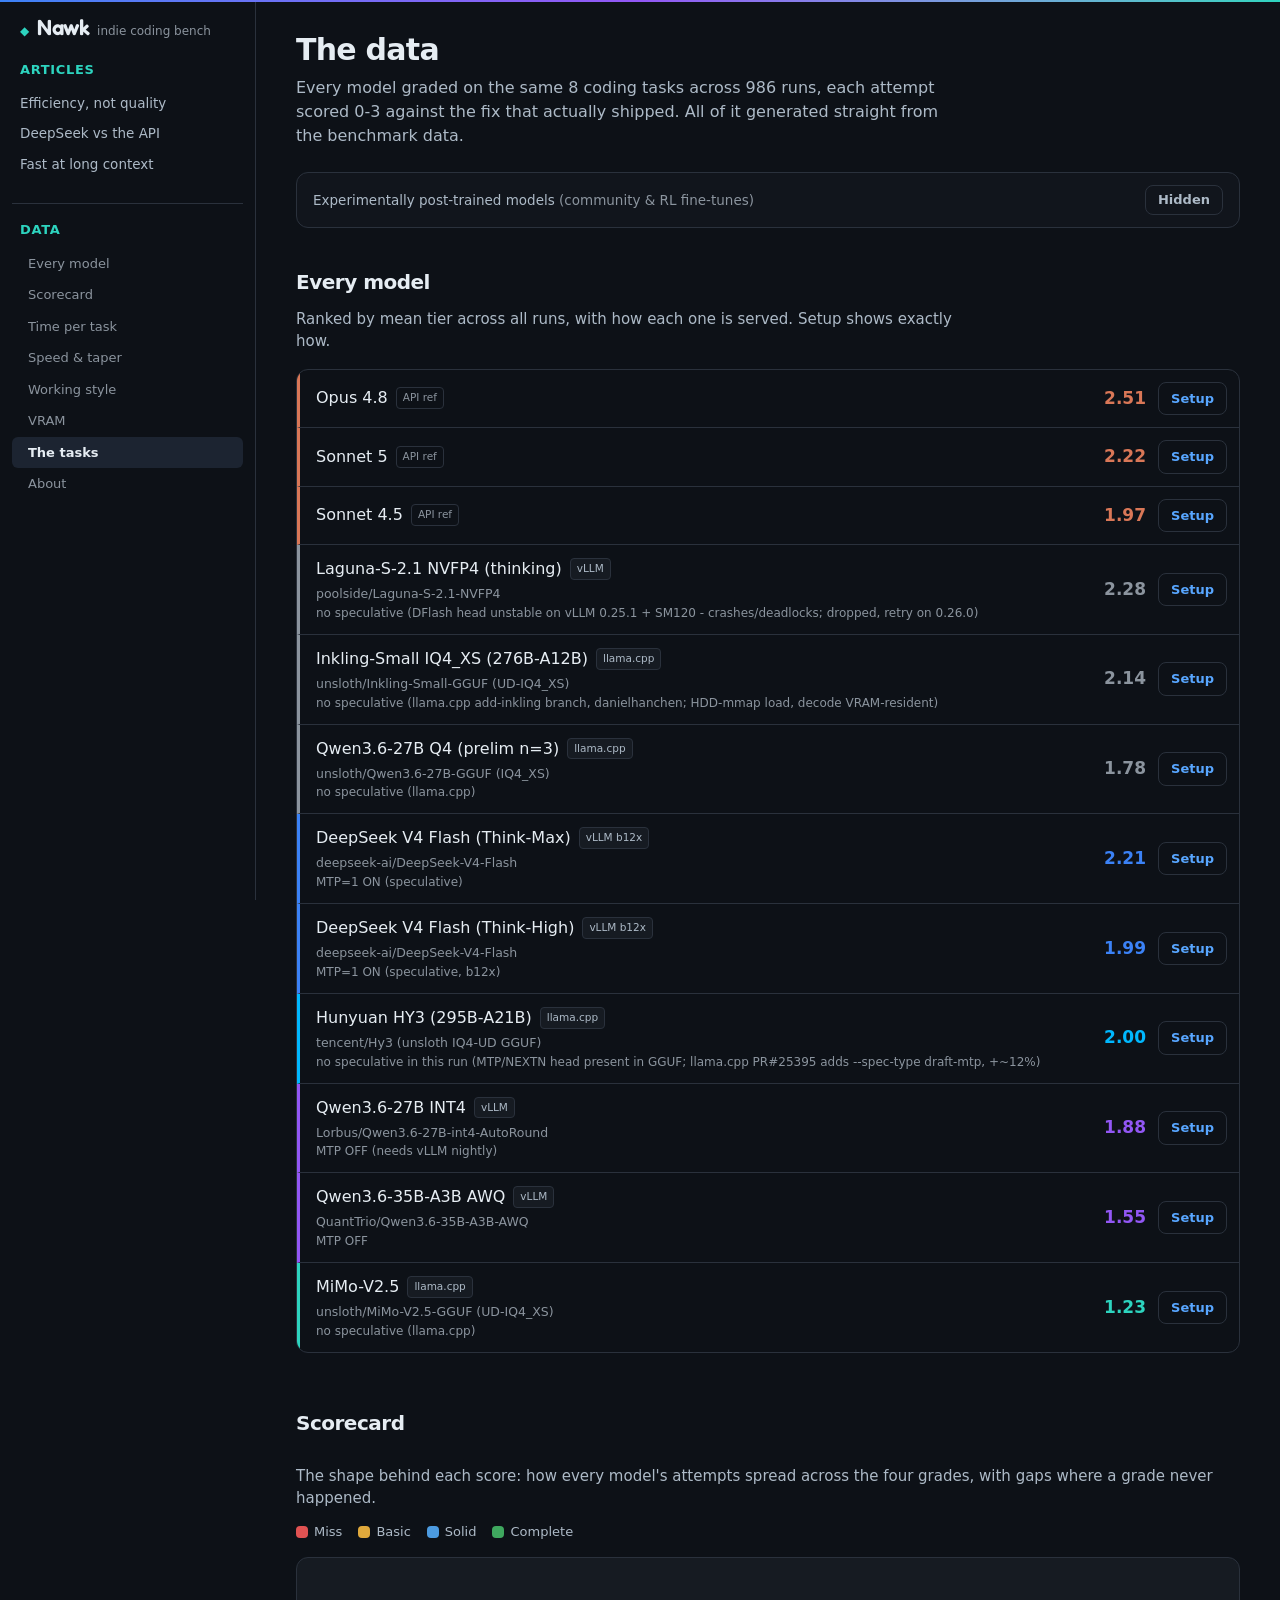
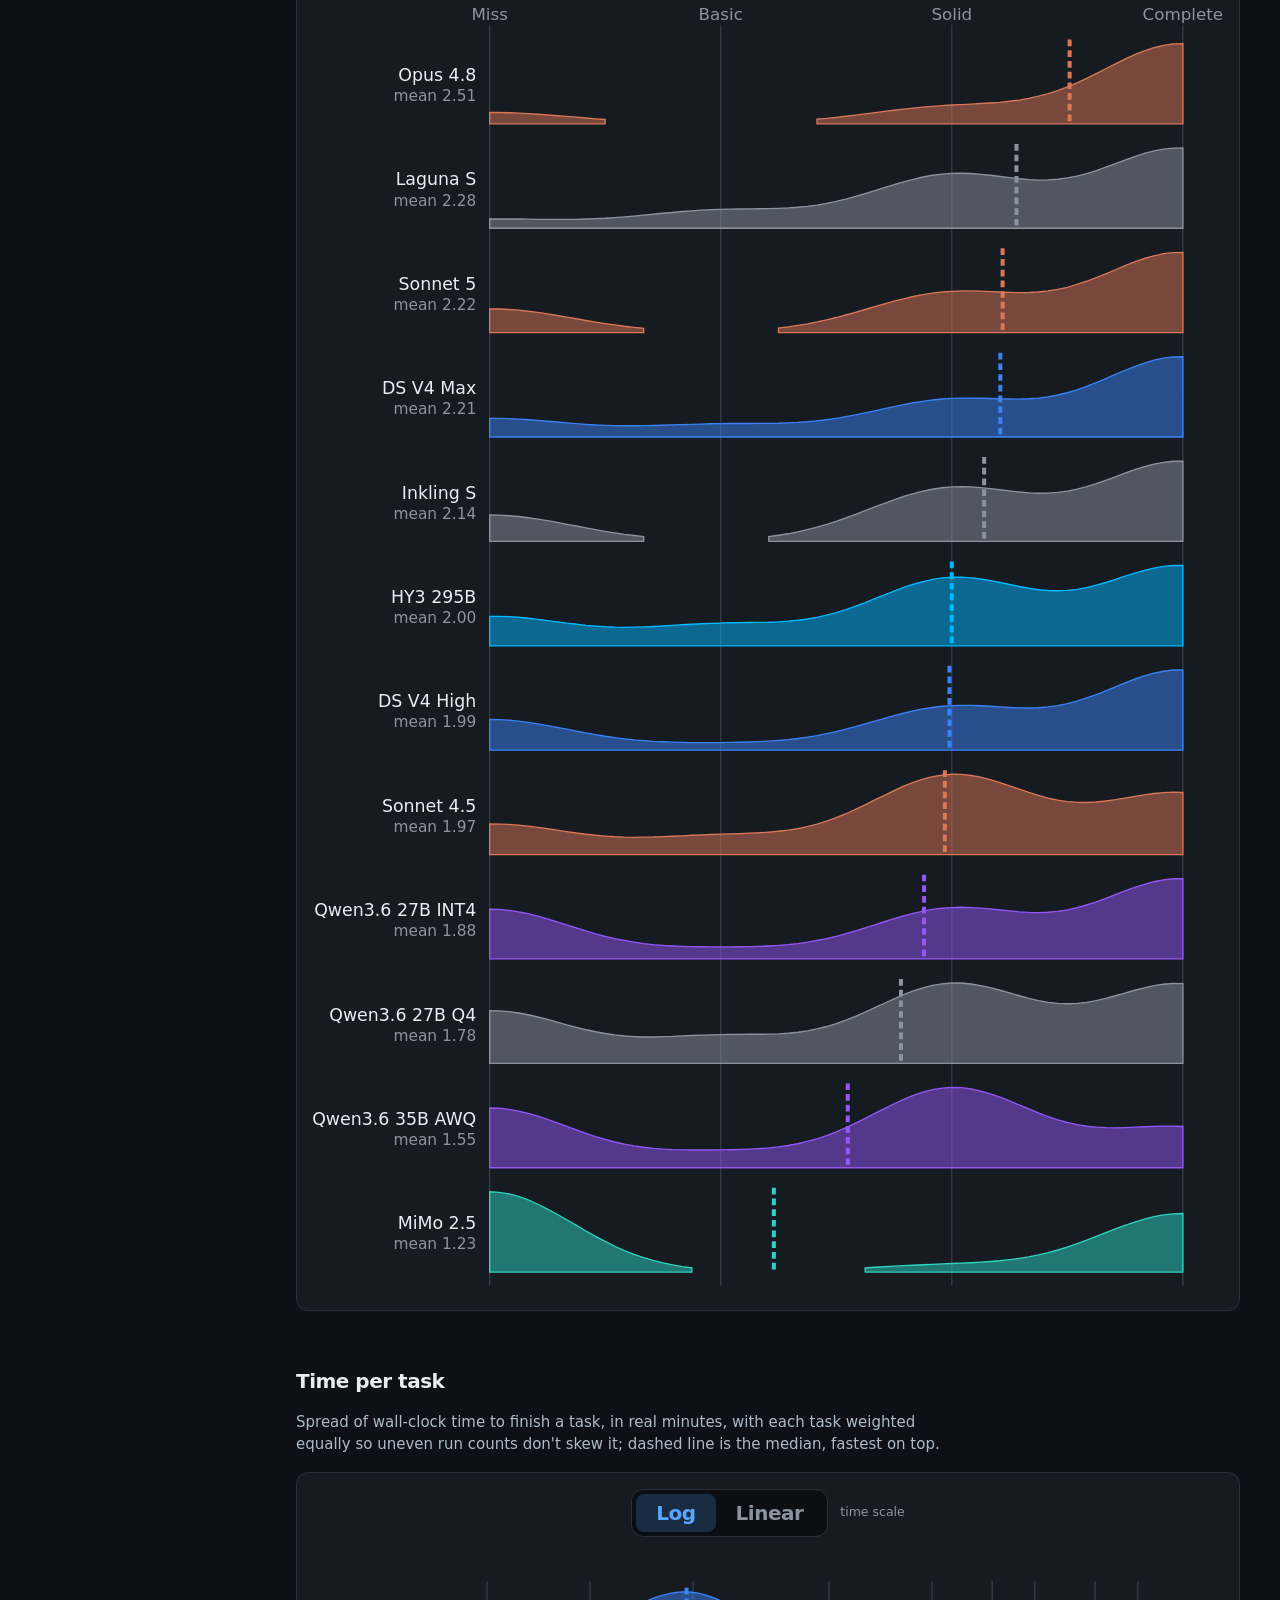
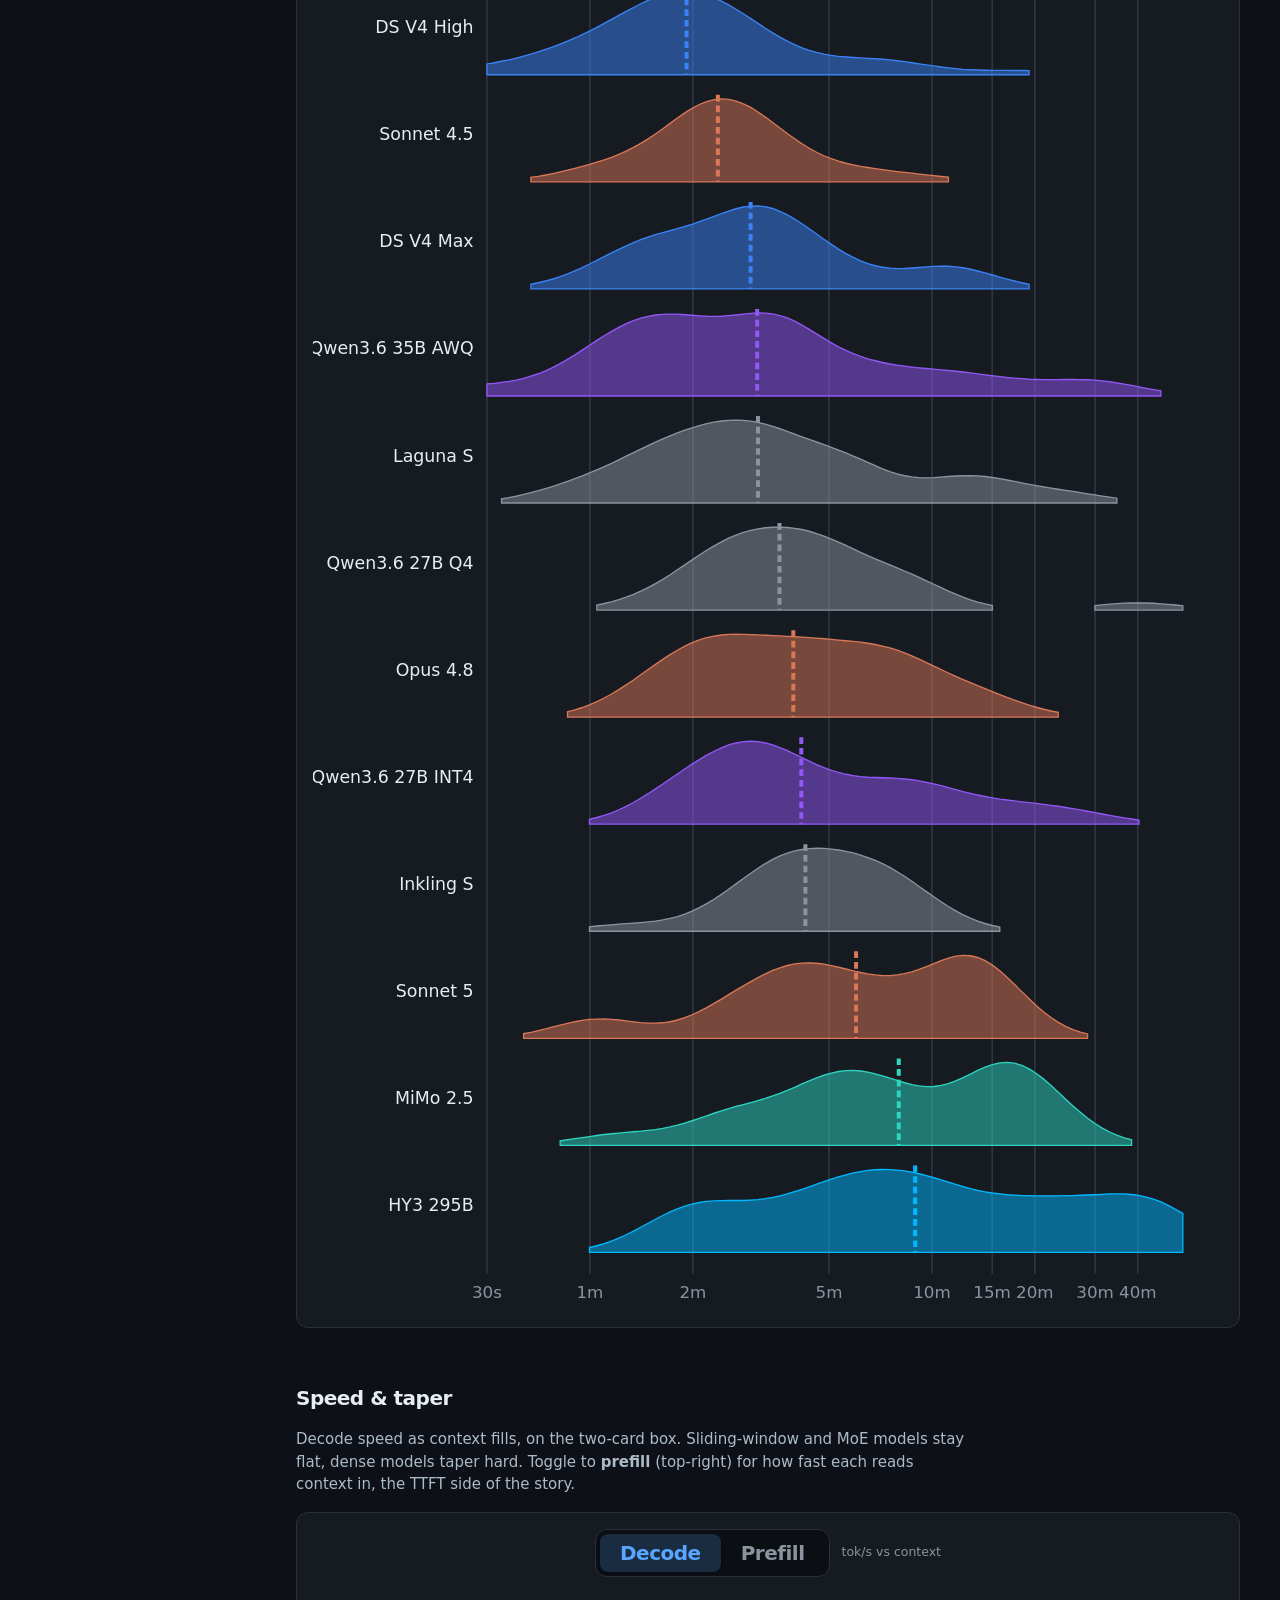
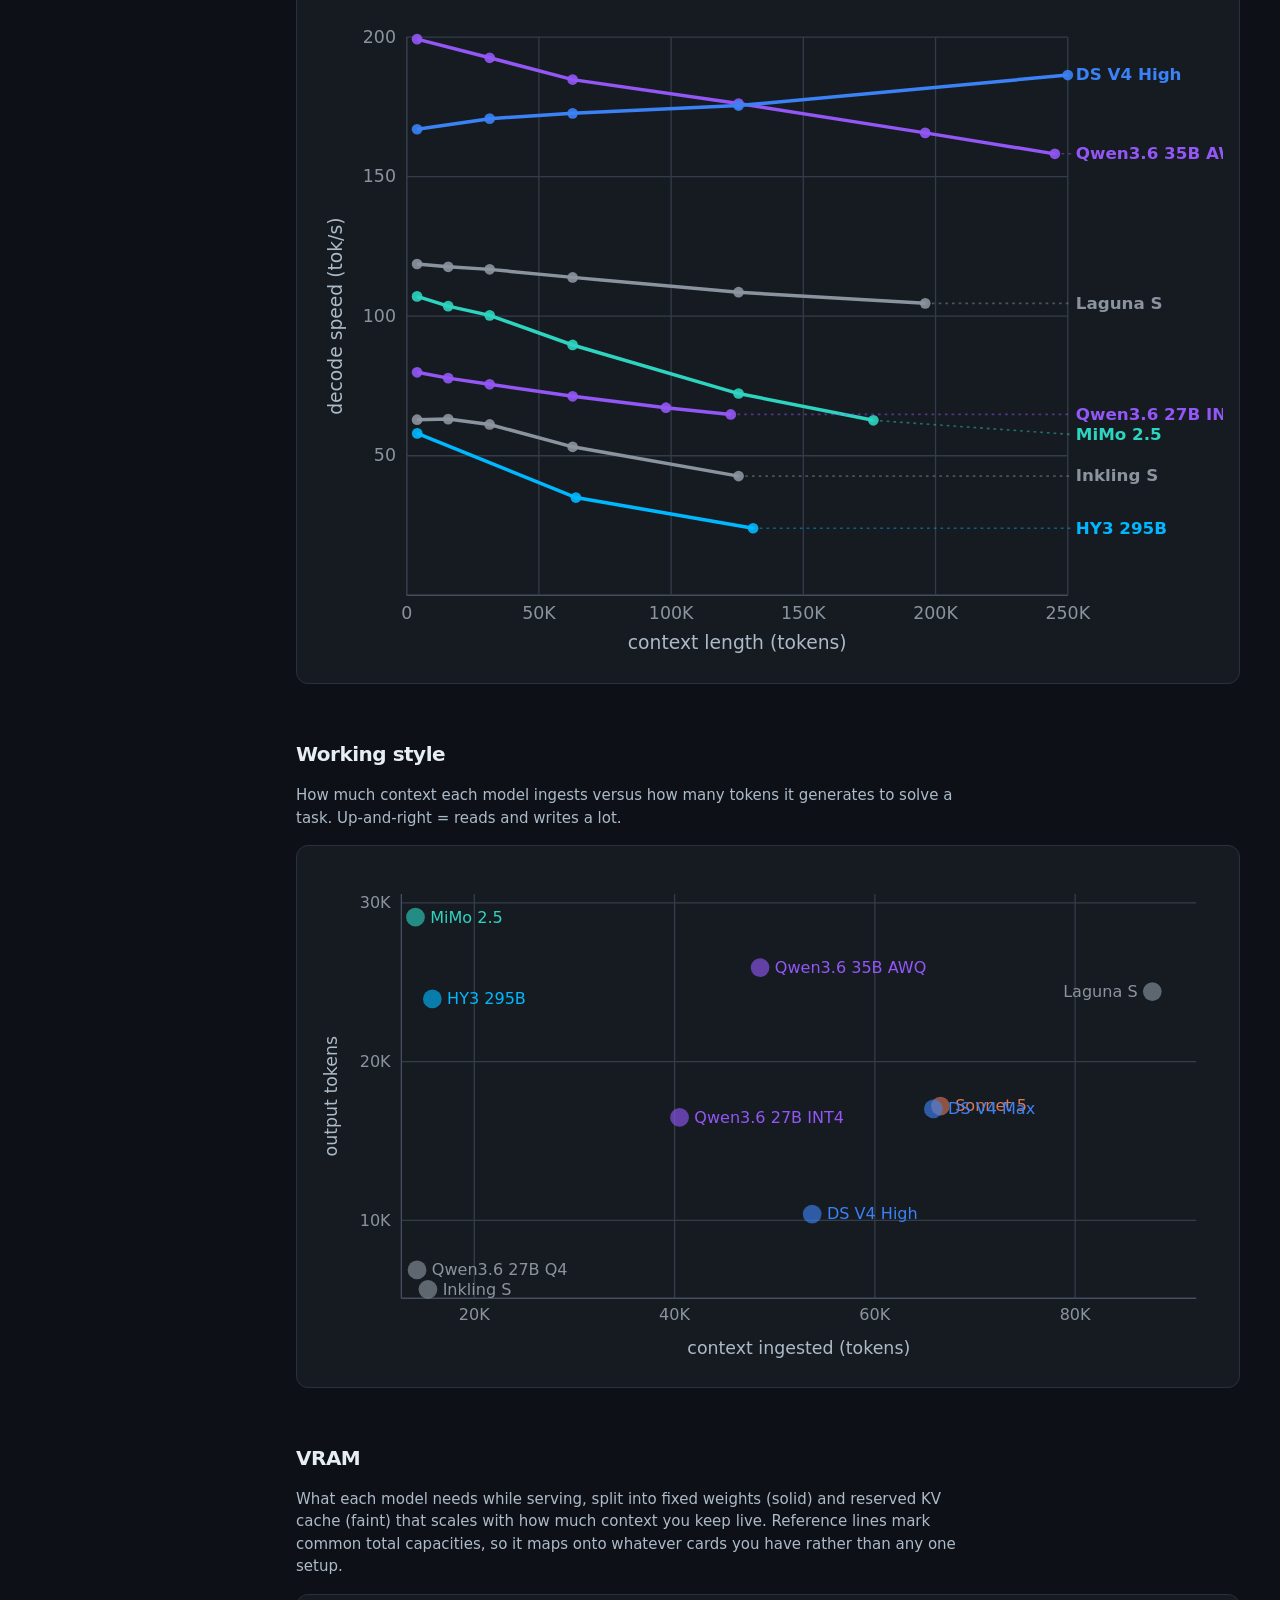
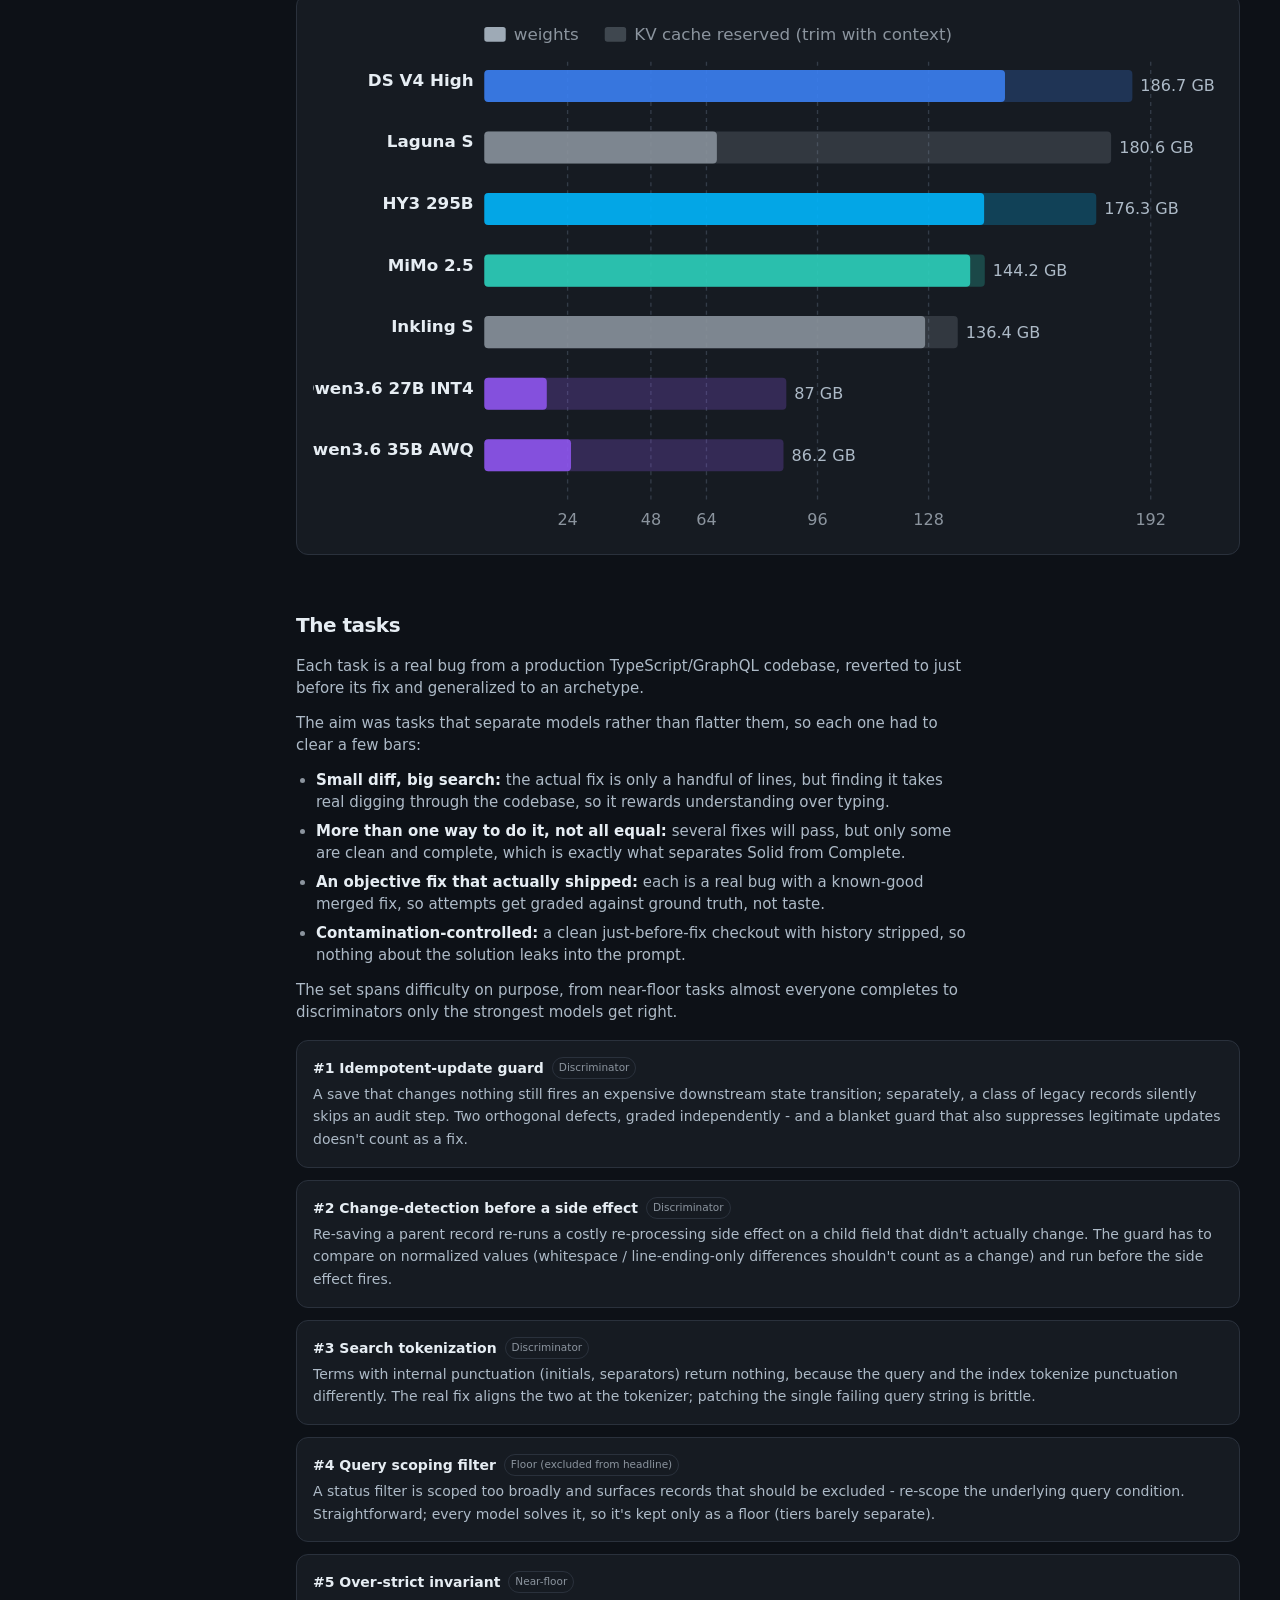
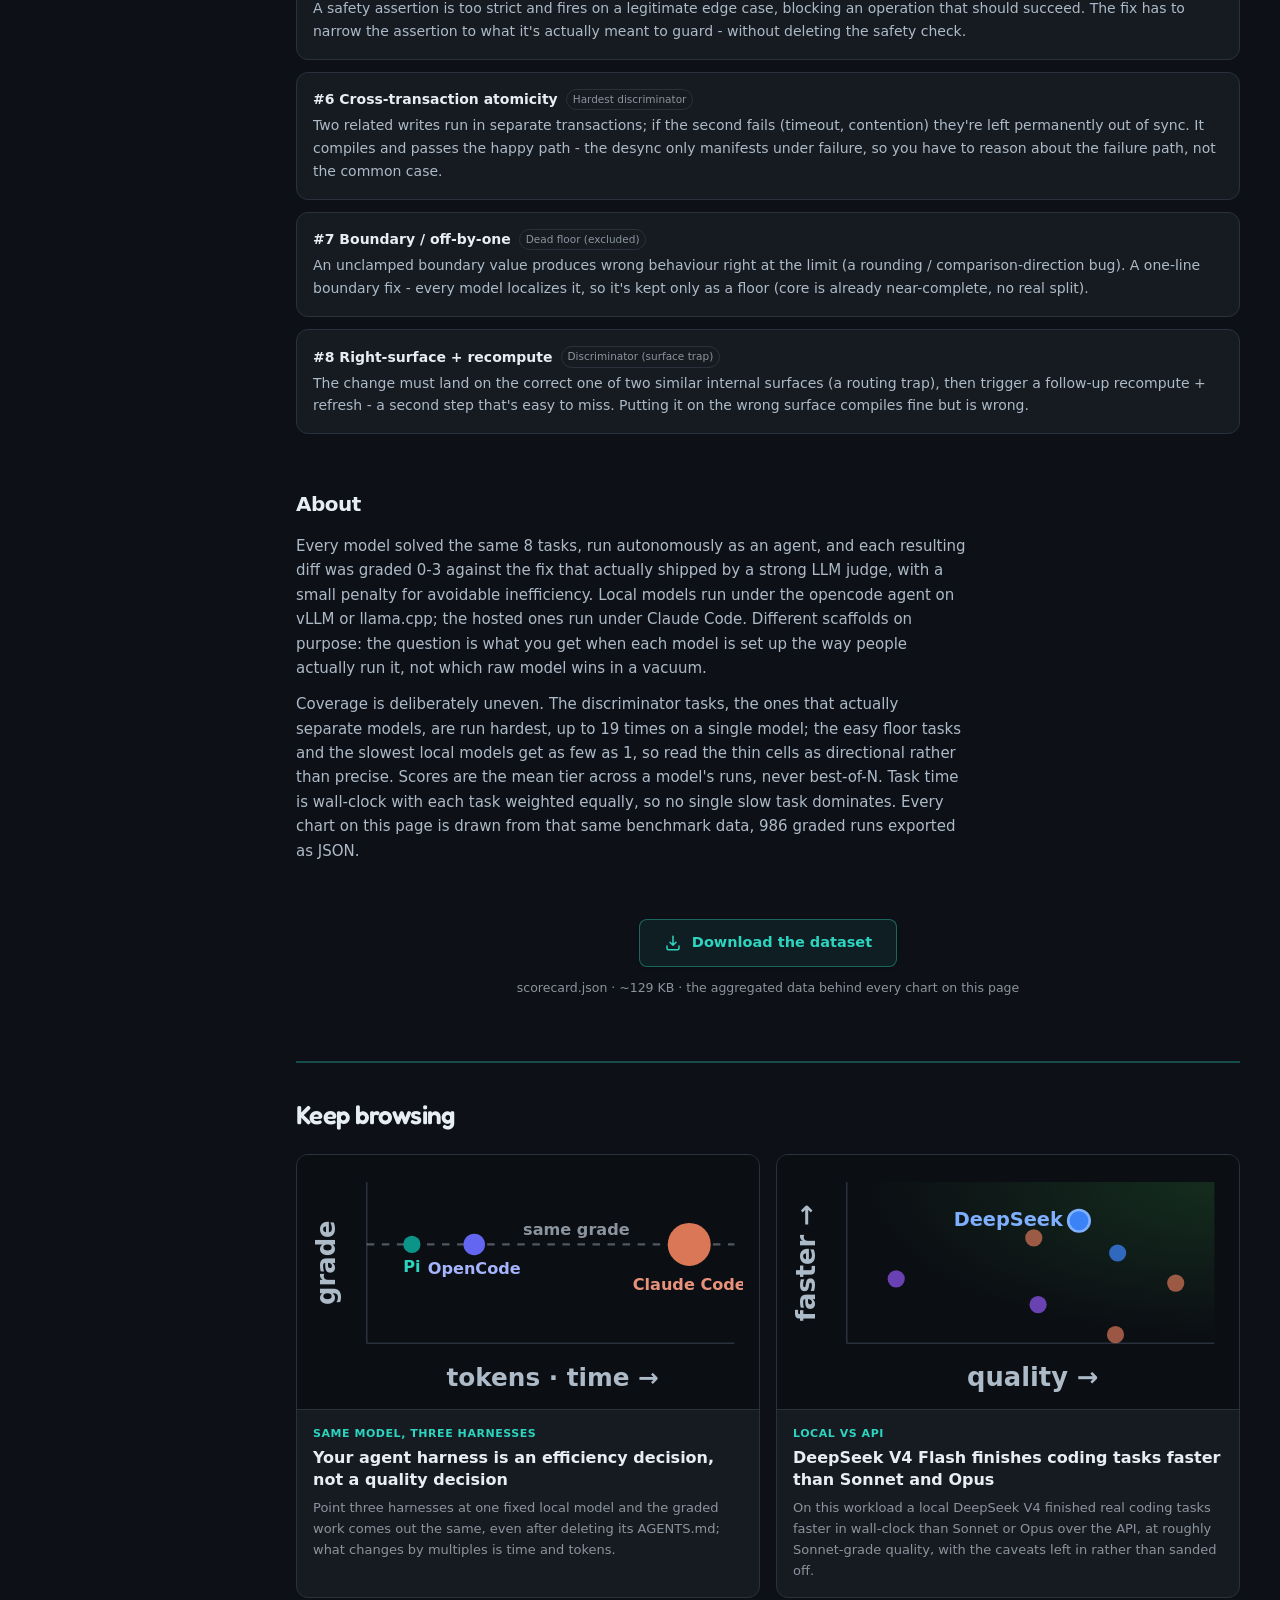
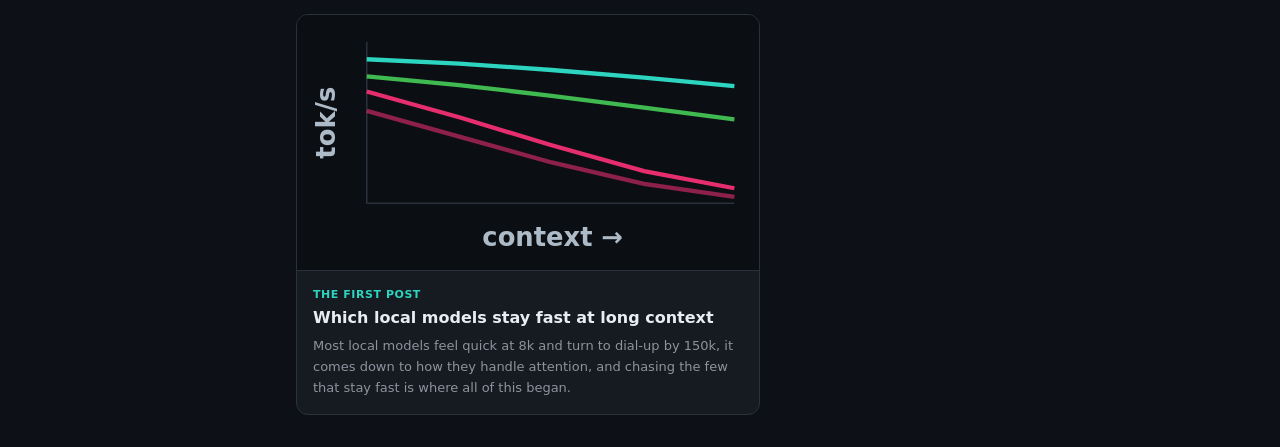
==== data/index.html @ 0dc25cf5 "Inkling-Small full score (mean 2.14, n=18) — now complete: quality + speed + VRAM" ====
<!doctype html>
<html lang="en">
	<head>
		<meta charset="utf-8" />
		<meta name="viewport" content="width=device-width, initial-scale=1" />
		<link rel="icon" href="../favicon.svg" type="image/svg+xml" />
		<meta name="text-scale" content="scale" />
		<link rel="preconnect" href="https://fonts.googleapis.com" />
		<link rel="preconnect" href="https://fonts.gstatic.com" crossorigin />
		<link
			href="https://fonts.googleapis.com/css2?family=Fredoka:wght@500;600;700&display=swap"
			rel="stylesheet"
		/>
		<link href="../_app/immutable/entry/start.N1wf5ELX.js" rel="modulepreload">
		<link href="../_app/immutable/chunks/BYsVvZ3h.js" rel="modulepreload">
		<link href="../_app/immutable/chunks/CH7a3g_s.js" rel="modulepreload">
		<link href="../_app/immutable/chunks/BWutl3lR.js" rel="modulepreload">
		<link href="../_app/immutable/entry/app.DVypjQHV.js" rel="modulepreload">
		<link href="../_app/immutable/chunks/DYl5dUZ5.js" rel="modulepreload">
		<link href="../_app/immutable/chunks/xihTtKlq.js" rel="modulepreload">
		<link href="../_app/immutable/nodes/0.BjOP79h8.js" rel="modulepreload">
		<link href="../_app/immutable/chunks/Ca_UGVsz.js" rel="modulepreload">
		<link href="../_app/immutable/chunks/DlzcoN2F.js" rel="modulepreload">
		<link href="../_app/immutable/nodes/6.DHBYPTpD.js" rel="modulepreload">
		<link href="../_app/immutable/chunks/DZVpVaU7.js" rel="modulepreload">
		<link href="../_app/immutable/chunks/CAde0OMw.js" rel="modulepreload">
		<link href="../_app/immutable/chunks/fE-FiE93.js" rel="modulepreload">
		<link href="../_app/immutable/chunks/Bh53UsW8.js" rel="modulepreload">
		<!--1yre5p1--><!----><title>Nawk - The data</title>
		<link href="../_app/immutable/assets/0.DXChakfK.css" rel="stylesheet">
	</head>
	<body data-sveltekit-preload-data="hover">
		<div style="display: contents"><!--[--><!--[0--><!--[--><div class="relative flex"><div class="pointer-events-none fixed inset-x-0 top-0 z-50 h-0.5 bg-gradient-to-r from-[#3B82F6] via-[#9257F5] to-brand"></div> <!--[-1--><!--]--> <aside class="sidebar border-r border-border bg-bg px-3 py-4 svelte-129hoe0"><a href="/" class="mb-5 flex items-baseline gap-2 px-2 text-fg no-underline"><span class="text-xs text-brand">◆</span> <span class="font-display text-[22px] font-semibold leading-none tracking-tight">Nawk</span> <span class="text-[12px] font-normal text-mut">indie coding bench</span></a> <p class="mb-2 mt-1 px-2 text-[13px] font-bold uppercase tracking-wider text-brand">Articles</p> <!--[--><a href="/articles/harness-efficiency-not-quality" class="block rounded-md px-2 py-1.5 text-[13.5px] leading-snug text-fgdim hover:bg-panel hover:text-fg svelte-129hoe0">Efficiency, not quality</a><a href="/articles/local-vs-api" class="block rounded-md px-2 py-1.5 text-[13.5px] leading-snug text-fgdim hover:bg-panel hover:text-fg svelte-129hoe0">DeepSeek vs the API</a><a href="/articles/faster-local-model" class="block rounded-md px-2 py-1.5 text-[13.5px] leading-snug text-fgdim hover:bg-panel hover:text-fg svelte-129hoe0">Fast at long context</a><!--]--> <a href="/data" class="mb-2 mt-6 block border-t border-border px-2 pt-4 text-[13px] font-bold uppercase tracking-wider text-brand hover:text-fg">Data</a> <!--[--><a href="/data#models" class="block rounded-md px-2 py-1.5 pl-4 text-[13px] text-mut hover:bg-panel hover:text-fg svelte-129hoe0">Every model</a><a href="/data#scorecard" class="block rounded-md px-2 py-1.5 pl-4 text-[13px] text-mut hover:bg-panel hover:text-fg svelte-129hoe0">Scorecard</a><a href="/data#time" class="block rounded-md px-2 py-1.5 pl-4 text-[13px] text-mut hover:bg-panel hover:text-fg svelte-129hoe0">Time per task</a><a href="/data#speed" class="block rounded-md px-2 py-1.5 pl-4 text-[13px] text-mut hover:bg-panel hover:text-fg svelte-129hoe0">Speed &amp; taper</a><a href="/data#effort" class="block rounded-md px-2 py-1.5 pl-4 text-[13px] text-mut hover:bg-panel hover:text-fg svelte-129hoe0">Working style</a><a href="/data#vram" class="block rounded-md px-2 py-1.5 pl-4 text-[13px] text-mut hover:bg-panel hover:text-fg svelte-129hoe0">VRAM</a><a href="/data#tasks" class="block rounded-md px-2 py-1.5 pl-4 text-[13px] text-mut hover:bg-panel hover:text-fg svelte-129hoe0">The tasks</a><a href="/data#about" class="block rounded-md px-2 py-1.5 pl-4 text-[13px] text-mut hover:bg-panel hover:text-fg svelte-129hoe0">About</a><!--]--></aside><!----> <div class="flex min-h-screen min-w-0 flex-1 flex-col"><div class="sticky top-0 z-20 flex items-center gap-3 border-b border-border bg-bg/90 px-4 py-3 backdrop-blur md:hidden"><button aria-label="Open menu" class="flex flex-col gap-1 rounded-lg p-1.5 hover:bg-panel"><span class="h-0.5 w-5 rounded bg-fgdim"></span> <span class="h-0.5 w-5 rounded bg-fgdim"></span> <span class="h-0.5 w-5 rounded bg-fgdim"></span></button> <a href="/" class="flex items-baseline gap-1.5 text-sm font-bold tracking-tight text-fg no-underline"><span class="text-[10px] text-brand">◆</span>Nawk</a></div> <main class="mx-auto w-full max-w-5xl flex-1 px-4 py-8 md:px-10"><!--[--><h1 class="mb-2 text-3xl font-bold tracking-tight">The data</h1> <p class="mb-6 max-w-2xl text-fgdim">Every model graded on the same 8 coding tasks across 986 runs, each attempt
	scored 0-3 against the fix that actually shipped. All of it generated straight from the benchmark data.</p> <!--[0--><div class="mb-10 flex flex-wrap items-center gap-x-3 gap-y-1.5 rounded-xl border border-border bg-panel/50 px-4 py-3"><span class="text-[13.5px] text-fgdim">Experimentally post-trained models <span class="text-mut">(community &amp; RL fine-tunes)</span></span> <button type="button" aria-pressed="false" class="ml-auto rounded-lg border px-3 py-1 text-[13px] font-semibold transition-colors border-border text-fgdim hover:border-acc/60 hover:text-fg">Hidden</button></div><!--]--> <section id="models" class="mb-14 scroll-mt-6"><h2 class="mb-3 text-xl font-semibold tracking-tight">Every model</h2> <p class="mb-4 max-w-2xl text-[15px] text-fgdim">Ranked by mean tier across all runs, with how each one is served. Setup shows exactly how.</p> <div class="divide-y divide-border overflow-hidden rounded-xl border border-border"><!--[--><div class="flex items-center gap-3 border-l-[3px] py-3 pl-4 pr-3 hover:bg-panel/50" style="border-left-color:#D97757"><div class="min-w-0 flex-1"><div class="flex flex-wrap items-center gap-x-2 gap-y-1"><span class="font-medium text-fg">Opus 4.8</span> <!--[0--><span class="shrink-0 rounded border border-border px-1.5 py-0.5 text-[10.5px] font-medium text-mut">API ref</span><!--]--></div> <!--[-1--><!--]--></div> <div class="shrink-0 text-[17px] font-semibold tabular-nums" style="color:#D97757">2.51</div> <button type="button" class="shrink-0 rounded-lg border border-border px-3 py-1.5 text-[13px] font-semibold text-acc transition-colors hover:border-acc hover:bg-acc/10">Setup</button></div><div class="flex items-center gap-3 border-l-[3px] py-3 pl-4 pr-3 hover:bg-panel/50" style="border-left-color:#D97757"><div class="min-w-0 flex-1"><div class="flex flex-wrap items-center gap-x-2 gap-y-1"><span class="font-medium text-fg">Sonnet 5</span> <!--[0--><span class="shrink-0 rounded border border-border px-1.5 py-0.5 text-[10.5px] font-medium text-mut">API ref</span><!--]--></div> <!--[-1--><!--]--></div> <div class="shrink-0 text-[17px] font-semibold tabular-nums" style="color:#D97757">2.22</div> <button type="button" class="shrink-0 rounded-lg border border-border px-3 py-1.5 text-[13px] font-semibold text-acc transition-colors hover:border-acc hover:bg-acc/10">Setup</button></div><div class="flex items-center gap-3 border-l-[3px] py-3 pl-4 pr-3 hover:bg-panel/50" style="border-left-color:#D97757"><div class="min-w-0 flex-1"><div class="flex flex-wrap items-center gap-x-2 gap-y-1"><span class="font-medium text-fg">Sonnet 4.5</span> <!--[0--><span class="shrink-0 rounded border border-border px-1.5 py-0.5 text-[10.5px] font-medium text-mut">API ref</span><!--]--></div> <!--[-1--><!--]--></div> <div class="shrink-0 text-[17px] font-semibold tabular-nums" style="color:#D97757">1.97</div> <button type="button" class="shrink-0 rounded-lg border border-border px-3 py-1.5 text-[13px] font-semibold text-acc transition-colors hover:border-acc hover:bg-acc/10">Setup</button></div><div class="flex items-center gap-3 border-l-[3px] py-3 pl-4 pr-3 hover:bg-panel/50" style="border-left-color:#8b949e"><div class="min-w-0 flex-1"><div class="flex flex-wrap items-center gap-x-2 gap-y-1"><span class="font-medium text-fg">Laguna-S-2.1 NVFP4 (thinking)</span> <!--[-1--><span class="shrink-0 rounded border border-border bg-panel px-1.5 py-0.5 text-[10.5px] font-medium text-fgdim">vLLM</span><!--]--></div> <!--[0--><div class="mt-1 truncate text-[12.5px] text-mut">poolside/Laguna-S-2.1-NVFP4</div> <!--[0--><div class="truncate text-[12px] text-mut">no speculative (DFlash head unstable on vLLM 0.25.1 + SM120 - crashes/deadlocks; dropped, retry on 0.26.0)</div><!--]--><!--]--></div> <div class="shrink-0 text-[17px] font-semibold tabular-nums" style="color:#8b949e">2.28</div> <button type="button" class="shrink-0 rounded-lg border border-border px-3 py-1.5 text-[13px] font-semibold text-acc transition-colors hover:border-acc hover:bg-acc/10">Setup</button></div><div class="flex items-center gap-3 border-l-[3px] py-3 pl-4 pr-3 hover:bg-panel/50" style="border-left-color:#8b949e"><div class="min-w-0 flex-1"><div class="flex flex-wrap items-center gap-x-2 gap-y-1"><span class="font-medium text-fg">Inkling-Small IQ4_XS (276B-A12B)</span> <!--[-1--><span class="shrink-0 rounded border border-border bg-panel px-1.5 py-0.5 text-[10.5px] font-medium text-fgdim">llama.cpp</span><!--]--></div> <!--[0--><div class="mt-1 truncate text-[12.5px] text-mut">unsloth/Inkling-Small-GGUF (UD-IQ4_XS)</div> <!--[0--><div class="truncate text-[12px] text-mut">no speculative (llama.cpp add-inkling branch, danielhanchen; HDD-mmap load, decode VRAM-resident)</div><!--]--><!--]--></div> <div class="shrink-0 text-[17px] font-semibold tabular-nums" style="color:#8b949e">2.14</div> <button type="button" class="shrink-0 rounded-lg border border-border px-3 py-1.5 text-[13px] font-semibold text-acc transition-colors hover:border-acc hover:bg-acc/10">Setup</button></div><div class="flex items-center gap-3 border-l-[3px] py-3 pl-4 pr-3 hover:bg-panel/50" style="border-left-color:#8b949e"><div class="min-w-0 flex-1"><div class="flex flex-wrap items-center gap-x-2 gap-y-1"><span class="font-medium text-fg">Qwen3.6-27B Q4 (prelim n=3)</span> <!--[-1--><span class="shrink-0 rounded border border-border bg-panel px-1.5 py-0.5 text-[10.5px] font-medium text-fgdim">llama.cpp</span><!--]--></div> <!--[0--><div class="mt-1 truncate text-[12.5px] text-mut">unsloth/Qwen3.6-27B-GGUF (IQ4_XS)</div> <!--[0--><div class="truncate text-[12px] text-mut">no speculative (llama.cpp)</div><!--]--><!--]--></div> <div class="shrink-0 text-[17px] font-semibold tabular-nums" style="color:#8b949e">1.78</div> <button type="button" class="shrink-0 rounded-lg border border-border px-3 py-1.5 text-[13px] font-semibold text-acc transition-colors hover:border-acc hover:bg-acc/10">Setup</button></div><div class="flex items-center gap-3 border-l-[3px] py-3 pl-4 pr-3 hover:bg-panel/50" style="border-left-color:#3B82F6"><div class="min-w-0 flex-1"><div class="flex flex-wrap items-center gap-x-2 gap-y-1"><span class="font-medium text-fg">DeepSeek V4 Flash (Think-Max)</span> <!--[-1--><span class="shrink-0 rounded border border-border bg-panel px-1.5 py-0.5 text-[10.5px] font-medium text-fgdim">vLLM b12x</span><!--]--></div> <!--[0--><div class="mt-1 truncate text-[12.5px] text-mut">deepseek-ai/DeepSeek-V4-Flash</div> <!--[0--><div class="truncate text-[12px] text-mut">MTP=1 ON (speculative)</div><!--]--><!--]--></div> <div class="shrink-0 text-[17px] font-semibold tabular-nums" style="color:#3B82F6">2.21</div> <button type="button" class="shrink-0 rounded-lg border border-border px-3 py-1.5 text-[13px] font-semibold text-acc transition-colors hover:border-acc hover:bg-acc/10">Setup</button></div><div class="flex items-center gap-3 border-l-[3px] py-3 pl-4 pr-3 hover:bg-panel/50" style="border-left-color:#3B82F6"><div class="min-w-0 flex-1"><div class="flex flex-wrap items-center gap-x-2 gap-y-1"><span class="font-medium text-fg">DeepSeek V4 Flash (Think-High)</span> <!--[-1--><span class="shrink-0 rounded border border-border bg-panel px-1.5 py-0.5 text-[10.5px] font-medium text-fgdim">vLLM b12x</span><!--]--></div> <!--[0--><div class="mt-1 truncate text-[12.5px] text-mut">deepseek-ai/DeepSeek-V4-Flash</div> <!--[0--><div class="truncate text-[12px] text-mut">MTP=1 ON (speculative, b12x)</div><!--]--><!--]--></div> <div class="shrink-0 text-[17px] font-semibold tabular-nums" style="color:#3B82F6">1.99</div> <button type="button" class="shrink-0 rounded-lg border border-border px-3 py-1.5 text-[13px] font-semibold text-acc transition-colors hover:border-acc hover:bg-acc/10">Setup</button></div><div class="flex items-center gap-3 border-l-[3px] py-3 pl-4 pr-3 hover:bg-panel/50" style="border-left-color:#00B8FF"><div class="min-w-0 flex-1"><div class="flex flex-wrap items-center gap-x-2 gap-y-1"><span class="font-medium text-fg">Hunyuan HY3 (295B-A21B)</span> <!--[-1--><span class="shrink-0 rounded border border-border bg-panel px-1.5 py-0.5 text-[10.5px] font-medium text-fgdim">llama.cpp</span><!--]--></div> <!--[0--><div class="mt-1 truncate text-[12.5px] text-mut">tencent/Hy3 (unsloth IQ4-UD GGUF)</div> <!--[0--><div class="truncate text-[12px] text-mut">no speculative in this run (MTP/NEXTN head present in GGUF; llama.cpp PR#25395 adds --spec-type draft-mtp, +~12%)</div><!--]--><!--]--></div> <div class="shrink-0 text-[17px] font-semibold tabular-nums" style="color:#00B8FF">2.00</div> <button type="button" class="shrink-0 rounded-lg border border-border px-3 py-1.5 text-[13px] font-semibold text-acc transition-colors hover:border-acc hover:bg-acc/10">Setup</button></div><div class="flex items-center gap-3 border-l-[3px] py-3 pl-4 pr-3 hover:bg-panel/50" style="border-left-color:#9257F5"><div class="min-w-0 flex-1"><div class="flex flex-wrap items-center gap-x-2 gap-y-1"><span class="font-medium text-fg">Qwen3.6-27B INT4</span> <!--[-1--><span class="shrink-0 rounded border border-border bg-panel px-1.5 py-0.5 text-[10.5px] font-medium text-fgdim">vLLM</span><!--]--></div> <!--[0--><div class="mt-1 truncate text-[12.5px] text-mut">Lorbus/Qwen3.6-27B-int4-AutoRound</div> <!--[0--><div class="truncate text-[12px] text-mut">MTP OFF (needs vLLM nightly)</div><!--]--><!--]--></div> <div class="shrink-0 text-[17px] font-semibold tabular-nums" style="color:#9257F5">1.88</div> <button type="button" class="shrink-0 rounded-lg border border-border px-3 py-1.5 text-[13px] font-semibold text-acc transition-colors hover:border-acc hover:bg-acc/10">Setup</button></div><div class="flex items-center gap-3 border-l-[3px] py-3 pl-4 pr-3 hover:bg-panel/50" style="border-left-color:#9257F5"><div class="min-w-0 flex-1"><div class="flex flex-wrap items-center gap-x-2 gap-y-1"><span class="font-medium text-fg">Qwen3.6-35B-A3B AWQ</span> <!--[-1--><span class="shrink-0 rounded border border-border bg-panel px-1.5 py-0.5 text-[10.5px] font-medium text-fgdim">vLLM</span><!--]--></div> <!--[0--><div class="mt-1 truncate text-[12.5px] text-mut">QuantTrio/Qwen3.6-35B-A3B-AWQ</div> <!--[0--><div class="truncate text-[12px] text-mut">MTP OFF</div><!--]--><!--]--></div> <div class="shrink-0 text-[17px] font-semibold tabular-nums" style="color:#9257F5">1.55</div> <button type="button" class="shrink-0 rounded-lg border border-border px-3 py-1.5 text-[13px] font-semibold text-acc transition-colors hover:border-acc hover:bg-acc/10">Setup</button></div><div class="flex items-center gap-3 border-l-[3px] py-3 pl-4 pr-3 hover:bg-panel/50" style="border-left-color:#2DD4BF"><div class="min-w-0 flex-1"><div class="flex flex-wrap items-center gap-x-2 gap-y-1"><span class="font-medium text-fg">MiMo-V2.5</span> <!--[-1--><span class="shrink-0 rounded border border-border bg-panel px-1.5 py-0.5 text-[10.5px] font-medium text-fgdim">llama.cpp</span><!--]--></div> <!--[0--><div class="mt-1 truncate text-[12.5px] text-mut">unsloth/MiMo-V2.5-GGUF (UD-IQ4_XS)</div> <!--[0--><div class="truncate text-[12px] text-mut">no speculative (llama.cpp)</div><!--]--><!--]--></div> <div class="shrink-0 text-[17px] font-semibold tabular-nums" style="color:#2DD4BF">1.23</div> <button type="button" class="shrink-0 rounded-lg border border-border px-3 py-1.5 text-[13px] font-semibold text-acc transition-colors hover:border-acc hover:bg-acc/10">Setup</button></div><!--]--></div></section> <section id="scorecard" class="mb-14 scroll-mt-6"><h2 class="mb-3 text-xl font-semibold tracking-tight">Scorecard</h2> <p class="mb-3 mt-7 text-[15px] text-fgdim">The shape behind each score: how every model's attempts spread across the four grades, with gaps where a grade never happened.</p> <div class="mb-4 flex flex-wrap gap-4 text-[13px] text-fgdim"><!--[--><span class="inline-flex items-center gap-1.5"><span class="inline-block h-3 w-3 rounded-sm" style="background:#E05252"></span>Miss</span><span class="inline-flex items-center gap-1.5"><span class="inline-block h-3 w-3 rounded-sm" style="background:#E0A93C"></span>Basic</span><span class="inline-flex items-center gap-1.5"><span class="inline-block h-3 w-3 rounded-sm" style="background:#4C9BE0"></span>Solid</span><span class="inline-flex items-center gap-1.5"><span class="inline-block h-3 w-3 rounded-sm" style="background:#3FA85F"></span>Complete</span><!--]--></div> <div class="rounded-xl border border-border bg-panel p-4"><div class="relative"><svg viewBox="0 0 680 986" class="w-full" role="img" aria-label="quality distribution across grades"><!--[--><line x1="132" y1="38" x2="132" y2="980" stroke="#333c48"></line><text x="132" y="34" fill="#8b949e" font-size="12.5" text-anchor="middle">Miss</text><line x1="304.66666666666663" y1="38" x2="304.66666666666663" y2="980" stroke="#333c48"></line><text x="304.66666666666663" y="34" fill="#8b949e" font-size="12.5" text-anchor="middle">Basic</text><line x1="477.3333333333333" y1="38" x2="477.3333333333333" y2="980" stroke="#333c48"></line><text x="477.3333333333333" y="34" fill="#8b949e" font-size="12.5" text-anchor="middle">Solid</text><line x1="650" y1="38" x2="650" y2="980" stroke="#333c48"></line><text x="650" y="34" fill="#8b949e" font-size="12.5" text-anchor="middle">Complete</text><!--]--><!--[--><!--[--><path d="M132.0,112.0 L132.0,103.5 L139.2,103.5 L146.4,103.7 L153.6,104.0 L160.8,104.3 L168.0,104.8 L175.2,105.3 L182.4,105.9 L189.6,106.4 L196.8,107.0 L203.9,107.6 L211.1,108.2 L218.3,108.7 L218.3,112.0 Z" fill="#D97757" fill-opacity="0.5" stroke="#D97757" stroke-width="1" class="cursor-pointer" role="button" tabindex="0" aria-label="Opus 4.8"></path><path d="M376.6,112.0 L376.6,108.5 L383.8,107.9 L391.0,107.1 L398.2,106.3 L405.4,105.4 L412.6,104.5 L419.8,103.6 L427.0,102.7 L434.2,101.8 L441.4,101.0 L448.6,100.2 L455.8,99.5 L462.9,98.9 L470.1,98.4 L477.3,97.9 L484.5,97.6 L491.7,97.2 L498.9,96.8 L506.1,96.4 L513.3,95.9 L520.5,95.1 L527.7,94.2 L534.9,92.9 L542.1,91.3 L549.3,89.4 L556.5,87.1 L563.7,84.4 L570.9,81.3 L578.1,78.0 L585.3,74.4 L592.4,70.8 L599.6,67.1 L606.8,63.6 L614.0,60.3 L621.2,57.5 L628.4,55.1 L635.6,53.3 L642.8,52.3 L650.0,52.0 L650.0,112.0 Z" fill="#D97757" fill-opacity="0.5" stroke="#D97757" stroke-width="1" class="cursor-pointer" role="button" tabindex="0" aria-label="Opus 4.8"></path><!--]--><line x1="565.3933333333332" y1="49" x2="565.3933333333332" y2="112" stroke="#D97757" stroke-width="3" stroke-dasharray="5 3" class="pointer-events-none"></line><text x="122" y="80" fill="#e6edf3" font-size="13" text-anchor="end" class="pointer-events-none">Opus 4.8</text><text x="122" y="95" fill="#8b949e" font-size="11.5" text-anchor="end" class="pointer-events-none">mean 2.51</text><!--[--><path d="M132.0,190.0 L132.0,183.1 L139.2,183.1 L146.4,183.1 L153.6,183.1 L160.8,183.2 L168.0,183.3 L175.2,183.3 L182.4,183.4 L189.6,183.3 L196.8,183.3 L203.9,183.1 L211.1,182.8 L218.3,182.5 L225.5,182.0 L232.7,181.5 L239.9,180.9 L247.1,180.2 L254.3,179.5 L261.5,178.8 L268.7,178.2 L275.9,177.5 L283.1,177.0 L290.3,176.5 L297.5,176.1 L304.7,175.9 L311.9,175.7 L319.1,175.6 L326.3,175.5 L333.4,175.4 L340.6,175.3 L347.8,175.1 L355.0,174.8 L362.2,174.3 L369.4,173.6 L376.6,172.7 L383.8,171.4 L391.0,169.9 L398.2,168.2 L405.4,166.2 L412.6,164.1 L419.8,161.9 L427.0,159.6 L434.2,157.4 L441.4,155.3 L448.6,153.4 L455.8,151.7 L462.9,150.4 L470.1,149.5 L477.3,149.0 L484.5,148.9 L491.7,149.1 L498.9,149.7 L506.1,150.4 L513.3,151.3 L520.5,152.2 L527.7,153.0 L534.9,153.6 L542.1,154.0 L549.3,153.9 L556.5,153.4 L563.7,152.4 L570.9,151.0 L578.1,149.1 L585.3,146.9 L592.4,144.4 L599.6,141.7 L606.8,139.0 L614.0,136.4 L621.2,134.1 L628.4,132.2 L635.6,130.9 L642.8,130.1 L650.0,130.0 L650.0,190.0 Z" fill="#8b949e" fill-opacity="0.5" stroke="#8b949e" stroke-width="1" class="cursor-pointer" role="button" tabindex="0" aria-label="Laguna S"></path><!--]--><line x1="525.68" y1="127" x2="525.68" y2="190" stroke="#8b949e" stroke-width="3" stroke-dasharray="5 3" class="pointer-events-none"></line><text x="122" y="158" fill="#e6edf3" font-size="13" text-anchor="end" class="pointer-events-none">Laguna S</text><text x="122" y="173" fill="#8b949e" font-size="11.5" text-anchor="end" class="pointer-events-none">mean 2.28</text><!--[--><path d="M132.0,268.0 L132.0,250.2 L139.2,250.3 L146.4,250.7 L153.6,251.2 L160.8,252.0 L168.0,252.9 L175.2,254.0 L182.4,255.2 L189.6,256.4 L196.8,257.6 L203.9,258.9 L211.1,260.1 L218.3,261.2 L225.5,262.2 L232.7,263.2 L239.9,264.0 L247.1,264.8 L247.1,268.0 Z" fill="#D97757" fill-opacity="0.5" stroke="#D97757" stroke-width="1" class="cursor-pointer" role="button" tabindex="0" aria-label="Sonnet 5"></path><path d="M347.8,268.0 L347.8,264.6 L355.0,263.7 L362.2,262.6 L369.4,261.4 L376.6,260.0 L383.8,258.4 L391.0,256.7 L398.2,254.8 L405.4,252.8 L412.6,250.7 L419.8,248.6 L427.0,246.5 L434.2,244.5 L441.4,242.7 L448.6,241.0 L455.8,239.6 L462.9,238.5 L470.1,237.6 L477.3,237.1 L484.5,236.8 L491.7,236.8 L498.9,237.0 L506.1,237.3 L513.3,237.6 L520.5,237.9 L527.7,238.1 L534.9,238.0 L542.1,237.6 L549.3,236.8 L556.5,235.7 L563.7,234.1 L570.9,232.0 L578.1,229.6 L585.3,226.9 L592.4,224.0 L599.6,221.0 L606.8,218.0 L614.0,215.1 L621.2,212.6 L628.4,210.6 L635.6,209.0 L642.8,208.2 L650.0,208.0 L650.0,268.0 Z" fill="#D97757" fill-opacity="0.5" stroke="#D97757" stroke-width="1" class="cursor-pointer" role="button" tabindex="0" aria-label="Sonnet 5"></path><!--]--><line x1="515.32" y1="205" x2="515.32" y2="268" stroke="#D97757" stroke-width="3" stroke-dasharray="5 3" class="pointer-events-none"></line><text x="122" y="236" fill="#e6edf3" font-size="13" text-anchor="end" class="pointer-events-none">Sonnet 5</text><text x="122" y="251" fill="#8b949e" font-size="11.5" text-anchor="end" class="pointer-events-none">mean 2.22</text><!--[--><path d="M132.0,346.0 L132.0,332.1 L139.2,332.1 L146.4,332.3 L153.6,332.6 L160.8,333.1 L168.0,333.6 L175.2,334.2 L182.4,334.8 L189.6,335.4 L196.8,336.0 L203.9,336.5 L211.1,337.0 L218.3,337.3 L225.5,337.5 L232.7,337.6 L239.9,337.6 L247.1,337.5 L254.3,337.4 L261.5,337.2 L268.7,336.9 L275.9,336.7 L283.1,336.5 L290.3,336.3 L297.5,336.1 L304.7,336.0 L311.9,335.9 L319.1,335.9 L326.3,335.9 L333.4,335.8 L340.6,335.8 L347.8,335.7 L355.0,335.4 L362.2,335.1 L369.4,334.6 L376.6,333.9 L383.8,333.1 L391.0,332.0 L398.2,330.8 L405.4,329.5 L412.6,328.0 L419.8,326.4 L427.0,324.8 L434.2,323.3 L441.4,321.8 L448.6,320.4 L455.8,319.3 L462.9,318.3 L470.1,317.6 L477.3,317.1 L484.5,316.9 L491.7,316.9 L498.9,317.0 L506.1,317.2 L513.3,317.5 L520.5,317.6 L527.7,317.7 L534.9,317.4 L542.1,316.9 L549.3,316.0 L556.5,314.6 L563.7,312.9 L570.9,310.7 L578.1,308.2 L585.3,305.4 L592.4,302.4 L599.6,299.2 L606.8,296.2 L614.0,293.3 L621.2,290.7 L628.4,288.6 L635.6,287.1 L642.8,286.2 L650.0,286.0 L650.0,346.0 Z" fill="#3B82F6" fill-opacity="0.5" stroke="#3B82F6" stroke-width="1" class="cursor-pointer" role="button" tabindex="0" aria-label="DS V4 Max"></path><!--]--><line x1="513.5933333333334" y1="283" x2="513.5933333333334" y2="346" stroke="#3B82F6" stroke-width="3" stroke-dasharray="5 3" class="pointer-events-none"></line><text x="122" y="314" fill="#e6edf3" font-size="13" text-anchor="end" class="pointer-events-none">DS V4 Max</text><text x="122" y="329" fill="#8b949e" font-size="11.5" text-anchor="end" class="pointer-events-none">mean 2.21</text><!--[--><path d="M132.0,424.0 L132.0,404.3 L139.2,404.4 L146.4,404.8 L153.6,405.4 L160.8,406.3 L168.0,407.3 L175.2,408.5 L182.4,409.8 L189.6,411.2 L196.8,412.5 L203.9,413.9 L211.1,415.2 L218.3,416.5 L225.5,417.6 L232.7,418.7 L239.9,419.6 L247.1,420.4 L247.1,424.0 Z" fill="#8b949e" fill-opacity="0.5" stroke="#8b949e" stroke-width="1" class="cursor-pointer" role="button" tabindex="0" aria-label="Inkling S"></path><path d="M340.6,424.0 L340.6,420.4 L347.8,419.4 L355.0,418.3 L362.2,416.9 L369.4,415.2 L376.6,413.4 L383.8,411.3 L391.0,409.0 L398.2,406.4 L405.4,403.8 L412.6,401.0 L419.8,398.2 L427.0,395.5 L434.2,392.9 L441.4,390.4 L448.6,388.3 L455.8,386.4 L462.9,385.0 L470.1,383.9 L477.3,383.3 L484.5,383.1 L491.7,383.3 L498.9,383.8 L506.1,384.5 L513.3,385.4 L520.5,386.3 L527.7,387.1 L534.9,387.7 L542.1,388.0 L549.3,387.9 L556.5,387.4 L563.7,386.4 L570.9,385.0 L578.1,383.1 L585.3,380.9 L592.4,378.4 L599.6,375.7 L606.8,373.0 L614.0,370.4 L621.2,368.1 L628.4,366.2 L635.6,364.9 L642.8,364.1 L650.0,364.0 L650.0,424.0 Z" fill="#8b949e" fill-opacity="0.5" stroke="#8b949e" stroke-width="1" class="cursor-pointer" role="button" tabindex="0" aria-label="Inkling S"></path><!--]--><line x1="501.50666666666666" y1="361" x2="501.50666666666666" y2="424" stroke="#8b949e" stroke-width="3" stroke-dasharray="5 3" class="pointer-events-none"></line><text x="122" y="392" fill="#e6edf3" font-size="13" text-anchor="end" class="pointer-events-none">Inkling S</text><text x="122" y="407" fill="#8b949e" font-size="11.5" text-anchor="end" class="pointer-events-none">mean 2.14</text><!--[--><path d="M132.0,502.0 L132.0,480.0 L139.2,480.0 L146.4,480.2 L153.6,480.7 L160.8,481.4 L168.0,482.2 L175.2,483.2 L182.4,484.1 L189.6,485.1 L196.8,485.9 L203.9,486.7 L211.1,487.3 L218.3,487.8 L225.5,488.1 L232.7,488.2 L239.9,488.1 L247.1,487.9 L254.3,487.6 L261.5,487.2 L268.7,486.8 L275.9,486.3 L283.1,485.9 L290.3,485.5 L297.5,485.2 L304.7,485.0 L311.9,484.8 L319.1,484.7 L326.3,484.6 L333.4,484.5 L340.6,484.4 L347.8,484.1 L355.0,483.6 L362.2,482.9 L369.4,482.0 L376.6,480.7 L383.8,479.1 L391.0,477.2 L398.2,474.9 L405.4,472.4 L412.6,469.7 L419.8,466.8 L427.0,463.9 L434.2,461.1 L441.4,458.4 L448.6,456.0 L455.8,454.0 L462.9,452.4 L470.1,451.3 L477.3,450.8 L484.5,450.7 L491.7,451.2 L498.9,452.1 L506.1,453.3 L513.3,454.7 L520.5,456.2 L527.7,457.7 L534.9,459.0 L542.1,460.1 L549.3,460.7 L556.5,460.9 L563.7,460.6 L570.9,459.8 L578.1,458.5 L585.3,456.7 L592.4,454.7 L599.6,452.4 L606.8,450.0 L614.0,447.7 L621.2,445.6 L628.4,443.9 L635.6,442.7 L642.8,442.0 L650.0,442.0 L650.0,502.0 Z" fill="#00B8FF" fill-opacity="0.5" stroke="#00B8FF" stroke-width="1" class="cursor-pointer" role="button" tabindex="0" aria-label="HY3 295B"></path><!--]--><line x1="477.3333333333333" y1="439" x2="477.3333333333333" y2="502" stroke="#00B8FF" stroke-width="3" stroke-dasharray="5 3" class="pointer-events-none"></line><text x="122" y="470" fill="#e6edf3" font-size="13" text-anchor="end" class="pointer-events-none">HY3 295B</text><text x="122" y="485" fill="#8b949e" font-size="11.5" text-anchor="end" class="pointer-events-none">mean 2.00</text><!--[--><path d="M132.0,580.0 L132.0,557.1 L139.2,557.2 L146.4,557.6 L153.6,558.3 L160.8,559.2 L168.0,560.3 L175.2,561.6 L182.4,562.9 L189.6,564.3 L196.8,565.7 L203.9,567.1 L211.1,568.4 L218.3,569.6 L225.5,570.6 L232.7,571.5 L239.9,572.3 L247.1,572.9 L254.3,573.4 L261.5,573.7 L268.7,574.0 L275.9,574.2 L283.1,574.3 L290.3,574.3 L297.5,574.3 L304.7,574.3 L311.9,574.2 L319.1,574.1 L326.3,573.9 L333.4,573.6 L340.6,573.2 L347.8,572.7 L355.0,572.1 L362.2,571.3 L369.4,570.3 L376.6,569.1 L383.8,567.7 L391.0,566.1 L398.2,564.3 L405.4,562.4 L412.6,560.4 L419.8,558.3 L427.0,556.2 L434.2,554.2 L441.4,552.4 L448.6,550.7 L455.8,549.2 L462.9,548.1 L470.1,547.2 L477.3,546.7 L484.5,546.5 L491.7,546.5 L498.9,546.8 L506.1,547.2 L513.3,547.7 L520.5,548.1 L527.7,548.4 L534.9,548.5 L542.1,548.3 L549.3,547.7 L556.5,546.7 L563.7,545.2 L570.9,543.3 L578.1,541.0 L585.3,538.4 L592.4,535.6 L599.6,532.7 L606.8,529.7 L614.0,527.0 L621.2,524.5 L628.4,522.5 L635.6,521.0 L642.8,520.1 L650.0,520.0 L650.0,580.0 Z" fill="#3B82F6" fill-opacity="0.5" stroke="#3B82F6" stroke-width="1" class="cursor-pointer" role="button" tabindex="0" aria-label="DS V4 High"></path><!--]--><line x1="475.6066666666667" y1="517" x2="475.6066666666667" y2="580" stroke="#3B82F6" stroke-width="3" stroke-dasharray="5 3" class="pointer-events-none"></line><text x="122" y="548" fill="#e6edf3" font-size="13" text-anchor="end" class="pointer-events-none">DS V4 High</text><text x="122" y="563" fill="#8b949e" font-size="11.5" text-anchor="end" class="pointer-events-none">mean 1.99</text><!--[--><path d="M132.0,658.0 L132.0,635.1 L139.2,635.2 L146.4,635.5 L153.6,636.0 L160.8,636.8 L168.0,637.7 L175.2,638.7 L182.4,639.8 L189.6,640.8 L196.8,641.9 L203.9,642.8 L211.1,643.6 L218.3,644.2 L225.5,644.7 L232.7,645.0 L239.9,645.1 L247.1,645.0 L254.3,644.9 L261.5,644.6 L268.7,644.3 L275.9,644.0 L283.1,643.6 L290.3,643.3 L297.5,643.0 L304.7,642.7 L311.9,642.5 L319.1,642.3 L326.3,642.0 L333.4,641.7 L340.6,641.2 L347.8,640.6 L355.0,639.7 L362.2,638.6 L369.4,637.1 L376.6,635.2 L383.8,633.0 L391.0,630.4 L398.2,627.5 L405.4,624.3 L412.6,620.8 L419.8,617.2 L427.0,613.7 L434.2,610.2 L441.4,606.9 L448.6,604.0 L455.8,601.6 L462.9,599.8 L470.1,598.6 L477.3,598.0 L484.5,598.1 L491.7,598.9 L498.9,600.2 L506.1,602.0 L513.3,604.2 L520.5,606.6 L527.7,609.1 L534.9,611.6 L542.1,613.8 L549.3,615.8 L556.5,617.3 L563.7,618.4 L570.9,619.0 L578.1,619.1 L585.3,618.7 L592.4,618.0 L599.6,617.0 L606.8,615.8 L614.0,614.5 L621.2,613.4 L628.4,612.4 L635.6,611.7 L642.8,611.4 L650.0,611.6 L650.0,658.0 Z" fill="#D97757" fill-opacity="0.5" stroke="#D97757" stroke-width="1" class="cursor-pointer" role="button" tabindex="0" aria-label="Sonnet 4.5"></path><!--]--><line x1="472.1533333333333" y1="595" x2="472.1533333333333" y2="658" stroke="#D97757" stroke-width="3" stroke-dasharray="5 3" class="pointer-events-none"></line><text x="122" y="626" fill="#e6edf3" font-size="13" text-anchor="end" class="pointer-events-none">Sonnet 4.5</text><text x="122" y="641" fill="#8b949e" font-size="11.5" text-anchor="end" class="pointer-events-none">mean 1.97</text><!--[--><path d="M132.0,736.0 L132.0,698.8 L139.2,699.0 L146.4,699.7 L153.6,700.8 L160.8,702.2 L168.0,704.0 L175.2,706.1 L182.4,708.3 L189.6,710.6 L196.8,712.8 L203.9,715.1 L211.1,717.2 L218.3,719.1 L225.5,720.8 L232.7,722.2 L239.9,723.5 L247.1,724.5 L254.3,725.3 L261.5,725.9 L268.7,726.3 L275.9,726.6 L283.1,726.8 L290.3,726.9 L297.5,727.0 L304.7,727.0 L311.9,727.0 L319.1,726.9 L326.3,726.8 L333.4,726.6 L340.6,726.3 L347.8,725.9 L355.0,725.3 L362.2,724.5 L369.4,723.5 L376.6,722.2 L383.8,720.8 L391.0,719.1 L398.2,717.1 L405.4,715.0 L412.6,712.8 L419.8,710.5 L427.0,708.2 L434.2,705.9 L441.4,703.8 L448.6,701.9 L455.8,700.3 L462.9,699.0 L470.1,698.1 L477.3,697.6 L484.5,697.4 L491.7,697.6 L498.9,698.0 L506.1,698.6 L513.3,699.4 L520.5,700.1 L527.7,700.8 L534.9,701.2 L542.1,701.4 L549.3,701.1 L556.5,700.4 L563.7,699.3 L570.9,697.7 L578.1,695.7 L585.3,693.4 L592.4,690.8 L599.6,688.0 L606.8,685.2 L614.0,682.6 L621.2,680.3 L628.4,678.3 L635.6,676.9 L642.8,676.1 L650.0,676.0 L650.0,736.0 Z" fill="#9257F5" fill-opacity="0.5" stroke="#9257F5" stroke-width="1" class="cursor-pointer" role="button" tabindex="0" aria-label="Qwen3.6 27B INT4"></path><!--]--><line x1="456.6133333333333" y1="673" x2="456.6133333333333" y2="736" stroke="#9257F5" stroke-width="3" stroke-dasharray="5 3" class="pointer-events-none"></line><text x="122" y="704" fill="#e6edf3" font-size="13" text-anchor="end" class="pointer-events-none">Qwen3.6 27B INT4</text><text x="122" y="719" fill="#8b949e" font-size="11.5" text-anchor="end" class="pointer-events-none">mean 1.88</text><!--[--><path d="M132.0,814.0 L132.0,774.7 L139.2,774.8 L146.4,775.4 L153.6,776.4 L160.8,777.7 L168.0,779.4 L175.2,781.2 L182.4,783.2 L189.6,785.2 L196.8,787.1 L203.9,788.9 L211.1,790.4 L218.3,791.7 L225.5,792.8 L232.7,793.6 L239.9,794.0 L247.1,794.3 L254.3,794.3 L261.5,794.1 L268.7,793.9 L275.9,793.5 L283.1,793.2 L290.3,792.9 L297.5,792.7 L304.7,792.5 L311.9,792.4 L319.1,792.4 L326.3,792.3 L333.4,792.3 L340.6,792.2 L347.8,792.0 L355.0,791.5 L362.2,790.8 L369.4,789.7 L376.6,788.3 L383.8,786.5 L391.0,784.3 L398.2,781.8 L405.4,778.9 L412.6,775.7 L419.8,772.4 L427.0,769.1 L434.2,765.8 L441.4,762.7 L448.6,759.9 L455.8,757.6 L462.9,755.8 L470.1,754.6 L477.3,754.0 L484.5,754.0 L491.7,754.7 L498.9,755.9 L506.1,757.5 L513.3,759.4 L520.5,761.4 L527.7,763.5 L534.9,765.5 L542.1,767.1 L549.3,768.4 L556.5,769.2 L563.7,769.5 L570.9,769.2 L578.1,768.4 L585.3,767.1 L592.4,765.5 L599.6,763.5 L606.8,761.5 L614.0,759.4 L621.2,757.6 L628.4,756.0 L635.6,754.9 L642.8,754.3 L650.0,754.4 L650.0,814.0 Z" fill="#8b949e" fill-opacity="0.5" stroke="#8b949e" stroke-width="1" class="cursor-pointer" role="button" tabindex="0" aria-label="Qwen3.6 27B Q4"></path><!--]--><line x1="439.3466666666667" y1="751" x2="439.3466666666667" y2="814" stroke="#8b949e" stroke-width="3" stroke-dasharray="5 3" class="pointer-events-none"></line><text x="122" y="782" fill="#e6edf3" font-size="13" text-anchor="end" class="pointer-events-none">Qwen3.6 27B Q4</text><text x="122" y="797" fill="#8b949e" font-size="11.5" text-anchor="end" class="pointer-events-none">mean 1.78</text><!--[--><path d="M132.0,892.0 L132.0,847.4 L139.2,847.6 L146.4,848.4 L153.6,849.7 L160.8,851.4 L168.0,853.5 L175.2,855.9 L182.4,858.5 L189.6,861.1 L196.8,863.8 L203.9,866.3 L211.1,868.7 L218.3,870.9 L225.5,872.8 L232.7,874.4 L239.9,875.7 L247.1,876.7 L254.3,877.5 L261.5,878.1 L268.7,878.5 L275.9,878.7 L283.1,878.8 L290.3,878.8 L297.5,878.8 L304.7,878.7 L311.9,878.6 L319.1,878.4 L326.3,878.1 L333.4,877.7 L340.6,877.2 L347.8,876.4 L355.0,875.4 L362.2,874.1 L369.4,872.4 L376.6,870.4 L383.8,868.0 L391.0,865.2 L398.2,862.1 L405.4,858.7 L412.6,855.1 L419.8,851.4 L427.0,847.8 L434.2,844.2 L441.4,840.9 L448.6,838.0 L455.8,835.5 L462.9,833.7 L470.1,832.5 L477.3,832.0 L484.5,832.2 L491.7,833.1 L498.9,834.7 L506.1,836.8 L513.3,839.3 L520.5,842.1 L527.7,845.1 L534.9,848.1 L542.1,851.1 L549.3,853.8 L556.5,856.2 L563.7,858.2 L570.9,859.8 L578.1,861.0 L585.3,861.7 L592.4,862.1 L599.6,862.2 L606.8,862.0 L614.0,861.7 L621.2,861.4 L628.4,861.1 L635.6,860.9 L642.8,860.9 L650.0,861.2 L650.0,892.0 Z" fill="#9257F5" fill-opacity="0.5" stroke="#9257F5" stroke-width="1" class="cursor-pointer" role="button" tabindex="0" aria-label="Qwen3.6 35B AWQ"></path><!--]--><line x1="399.6333333333334" y1="829" x2="399.6333333333334" y2="892" stroke="#9257F5" stroke-width="3" stroke-dasharray="5 3" class="pointer-events-none"></line><text x="122" y="860" fill="#e6edf3" font-size="13" text-anchor="end" class="pointer-events-none">Qwen3.6 35B AWQ</text><text x="122" y="875" fill="#8b949e" font-size="11.5" text-anchor="end" class="pointer-events-none">mean 1.55</text><!--[--><path d="M132.0,970.0 L132.0,910.0 L139.2,910.4 L146.4,911.6 L153.6,913.5 L160.8,916.1 L168.0,919.3 L175.2,922.9 L182.4,926.8 L189.6,930.9 L196.8,935.1 L203.9,939.3 L211.1,943.3 L218.3,947.1 L225.5,950.7 L232.7,953.9 L239.9,956.7 L247.1,959.2 L254.3,961.3 L261.5,963.1 L268.7,964.6 L275.9,965.9 L283.1,966.8 L283.1,970.0 Z" fill="#2DD4BF" fill-opacity="0.5" stroke="#2DD4BF" stroke-width="1" class="cursor-pointer" role="button" tabindex="0" aria-label="MiMo 2.5"></path><path d="M412.6,970.0 L412.6,966.8 L419.8,966.4 L427.0,966.0 L434.2,965.6 L441.4,965.2 L448.6,964.9 L455.8,964.5 L462.9,964.2 L470.1,963.9 L477.3,963.6 L484.5,963.3 L491.7,963.0 L498.9,962.6 L506.1,962.1 L513.3,961.5 L520.5,960.7 L527.7,959.8 L534.9,958.6 L542.1,957.2 L549.3,955.5 L556.5,953.5 L563.7,951.3 L570.9,948.8 L578.1,946.2 L585.3,943.4 L592.4,940.6 L599.6,937.8 L606.8,935.1 L614.0,932.6 L621.2,930.4 L628.4,928.6 L635.6,927.3 L642.8,926.5 L650.0,926.2 L650.0,970.0 Z" fill="#2DD4BF" fill-opacity="0.5" stroke="#2DD4BF" stroke-width="1" class="cursor-pointer" role="button" tabindex="0" aria-label="MiMo 2.5"></path><!--]--><line x1="344.38" y1="907" x2="344.38" y2="970" stroke="#2DD4BF" stroke-width="3" stroke-dasharray="5 3" class="pointer-events-none"></line><text x="122" y="938" fill="#e6edf3" font-size="13" text-anchor="end" class="pointer-events-none">MiMo 2.5</text><text x="122" y="953" fill="#8b949e" font-size="11.5" text-anchor="end" class="pointer-events-none">mean 1.23</text><!--]--></svg> <!--[-1--><!--]--><!----></div><!----></div></section> <section id="time" class="mb-14 scroll-mt-6"><h2 class="mb-4 text-xl font-semibold tracking-tight">Time per task</h2> <p class="mb-4 max-w-2xl text-[15px] text-fgdim">Spread of wall-clock time to finish a task, in real minutes, with each task weighted equally so uneven run counts don't skew it; dashed line is the median, fastest on top.</p> <div class="rounded-xl border border-border bg-panel p-4"><div class="relative"><div class="mb-3 flex flex-wrap items-center justify-center gap-x-3 gap-y-1"><div class="inline-flex rounded-xl border border-border bg-[#0b0e13] p-1"><!--[--><button type="button" aria-pressed="true" class="cursor-pointer rounded-lg px-5 py-1 text-[20px] font-semibold tracking-tight transition-colors bg-acc/20 text-acc shadow-sm">Log</button><button type="button" aria-pressed="false" class="cursor-pointer rounded-lg px-5 py-1 text-[20px] font-semibold tracking-tight transition-colors text-mut hover:bg-panel hover:text-fg">Linear</button><!--]--></div> <!--[0--><span class="text-[12.5px] text-mut">time scale</span><!--]--></div><!----> <svg viewBox="0 0 680 1018" class="w-full" role="img" aria-label="task-time distribution"><!--[--><line x1="130" y1="24" x2="130" y2="990" stroke="#333c48"></line><text x="130" y="1008" fill="#8b949e" font-size="12.5" text-anchor="middle">30s</text><line x1="206.93066293290252" y1="24" x2="206.93066293290252" y2="990" stroke="#333c48"></line><text x="206.93066293290252" y="1008" fill="#8b949e" font-size="12.5" text-anchor="middle">1m</text><line x1="283.86132586580504" y1="24" x2="283.86132586580504" y2="990" stroke="#333c48"></line><text x="283.86132586580504" y="1008" fill="#8b949e" font-size="12.5" text-anchor="middle">2m</text><line x1="385.55813055511874" y1="24" x2="385.55813055511874" y2="990" stroke="#333c48"></line><text x="385.55813055511874" y="1008" fill="#8b949e" font-size="12.5" text-anchor="middle">5m</text><line x1="462.4887934880213" y1="24" x2="462.4887934880213" y2="990" stroke="#333c48"></line><text x="462.4887934880213" y="1008" fill="#8b949e" font-size="12.5" text-anchor="middle">10m</text><line x1="507.4903464593884" y1="24" x2="507.4903464593884" y2="990" stroke="#333c48"></line><text x="507.4903464593884" y="1008" fill="#8b949e" font-size="12.5" text-anchor="middle">15m</text><line x1="539.4194564209238" y1="24" x2="539.4194564209238" y2="990" stroke="#333c48"></line><text x="539.4194564209238" y="1008" fill="#8b949e" font-size="12.5" text-anchor="middle">20m</text><line x1="584.4210093922909" y1="24" x2="584.4210093922909" y2="990" stroke="#333c48"></line><text x="584.4210093922909" y="1008" fill="#8b949e" font-size="12.5" text-anchor="middle">30m</text><line x1="616.3501193538264" y1="24" x2="616.3501193538264" y2="990" stroke="#333c48"></line><text x="616.3501193538264" y="1008" fill="#8b949e" font-size="12.5" text-anchor="middle">40m</text><!--]--><!--[--><!--[--><path d="M130.0,94.0 L130.0,85.9 L135.5,85.0 L140.9,83.9 L146.4,82.8 L151.9,81.5 L157.4,80.0 L162.8,78.5 L168.3,76.8 L173.8,75.0 L179.3,73.1 L184.7,71.0 L190.2,68.8 L195.7,66.5 L201.2,64.0 L206.6,61.4 L212.1,58.6 L217.6,55.6 L223.1,52.6 L228.5,49.6 L234.0,46.6 L239.5,43.7 L244.9,40.9 L250.4,38.4 L255.9,36.2 L261.4,34.4 L266.8,33.1 L272.3,32.3 L277.8,32.0 L283.3,32.3 L288.7,33.2 L294.2,34.6 L299.7,36.5 L305.2,39.0 L310.6,41.8 L316.1,45.0 L321.6,48.4 L327.1,52.0 L332.5,55.6 L338.0,59.2 L343.5,62.7 L348.9,65.9 L354.4,68.9 L359.9,71.5 L365.4,73.8 L370.8,75.7 L376.3,77.3 L381.8,78.5 L387.3,79.5 L392.7,80.2 L398.2,80.7 L403.7,81.1 L409.2,81.4 L414.6,81.7 L420.1,82.0 L425.6,82.4 L431.1,82.9 L436.5,83.5 L442.0,84.2 L447.5,85.0 L452.9,85.8 L458.4,86.6 L463.9,87.4 L469.4,88.2 L474.8,88.8 L480.3,89.4 L485.8,89.9 L491.3,90.2 L496.7,90.4 L502.2,90.6 L507.7,90.7 L513.2,90.7 L518.6,90.7 L524.1,90.8 L529.6,90.8 L535.1,90.9 L535.1,94.0 Z" fill="#3B82F6" fill-opacity="0.5" stroke="#3B82F6" stroke-width="1" class="cursor-pointer" role="button" tabindex="0" aria-label="DS V4 High"></path><!--]--><line x1="279.1377412603513" y1="29" x2="279.1377412603513" y2="94" stroke="#3B82F6" stroke-width="3" stroke-dasharray="5 3" class="pointer-events-none"></line><text x="120" y="63" fill="#e6edf3" font-size="13" text-anchor="end" class="pointer-events-none">DS V4 High</text><!--[--><path d="M162.8,174.0 L162.8,170.7 L168.3,169.9 L173.8,168.9 L179.3,167.8 L184.7,166.6 L190.2,165.3 L195.7,163.9 L201.2,162.5 L206.6,161.0 L212.1,159.3 L217.6,157.6 L223.1,155.7 L228.5,153.5 L234.0,151.1 L239.5,148.3 L244.9,145.3 L250.4,141.9 L255.9,138.2 L261.4,134.3 L266.8,130.3 L272.3,126.3 L277.8,122.5 L283.3,119.1 L288.7,116.2 L294.2,114.0 L299.7,112.5 L305.2,112.0 L310.6,112.4 L316.1,113.6 L321.6,115.7 L327.1,118.4 L332.5,121.8 L338.0,125.6 L343.5,129.6 L348.9,133.8 L354.4,137.9 L359.9,141.8 L365.4,145.5 L370.8,148.9 L376.3,151.9 L381.8,154.5 L387.3,156.7 L392.7,158.5 L398.2,160.1 L403.7,161.3 L409.2,162.4 L414.6,163.3 L420.1,164.1 L425.6,164.9 L431.1,165.6 L436.5,166.3 L442.0,166.9 L447.5,167.5 L452.9,168.2 L458.4,168.8 L463.9,169.4 L469.4,170.0 L474.8,170.5 L474.8,174.0 Z" fill="#D97757" fill-opacity="0.5" stroke="#D97757" stroke-width="1" class="cursor-pointer" role="button" tabindex="0" aria-label="Sonnet 4.5"></path><!--]--><line x1="302.5444392467173" y1="109" x2="302.5444392467173" y2="174" stroke="#D97757" stroke-width="3" stroke-dasharray="5 3" class="pointer-events-none"></line><text x="120" y="143" fill="#e6edf3" font-size="13" text-anchor="end" class="pointer-events-none">Sonnet 4.5</text><!--[--><path d="M162.8,254.0 L162.8,250.5 L168.3,249.4 L173.8,248.1 L179.3,246.6 L184.7,244.8 L190.2,242.8 L195.7,240.5 L201.2,238.1 L206.6,235.4 L212.1,232.7 L217.6,229.9 L223.1,227.1 L228.5,224.4 L234.0,221.8 L239.5,219.4 L244.9,217.2 L250.4,215.3 L255.9,213.5 L261.4,211.9 L266.8,210.4 L272.3,208.9 L277.8,207.3 L283.3,205.7 L288.7,203.8 L294.2,201.9 L299.7,199.8 L305.2,197.8 L310.6,195.8 L316.1,194.1 L321.6,192.8 L327.1,192.1 L332.5,192.0 L338.0,192.6 L343.5,193.9 L348.9,196.0 L354.4,198.6 L359.9,201.8 L365.4,205.3 L370.8,209.1 L376.3,213.0 L381.8,216.9 L387.3,220.7 L392.7,224.3 L398.2,227.6 L403.7,230.5 L409.2,233.0 L414.6,235.1 L420.1,236.7 L425.6,237.8 L431.1,238.5 L436.5,238.8 L442.0,238.7 L447.5,238.4 L452.9,238.0 L458.4,237.5 L463.9,237.2 L469.4,237.0 L474.8,237.1 L480.3,237.5 L485.8,238.2 L491.3,239.3 L496.7,240.6 L502.2,242.0 L507.7,243.6 L513.2,245.2 L518.6,246.7 L524.1,248.1 L529.6,249.4 L535.1,250.5 L535.1,254.0 Z" fill="#3B82F6" fill-opacity="0.5" stroke="#3B82F6" stroke-width="1" class="cursor-pointer" role="button" tabindex="0" aria-label="DS V4 Max"></path><!--]--><line x1="326.99749902991897" y1="189" x2="326.99749902991897" y2="254" stroke="#3B82F6" stroke-width="3" stroke-dasharray="5 3" class="pointer-events-none"></line><text x="120" y="223" fill="#e6edf3" font-size="13" text-anchor="end" class="pointer-events-none">DS V4 Max</text><!--[--><path d="M130.0,334.0 L130.0,325.0 L135.5,324.6 L140.9,323.9 L146.4,323.1 L151.9,322.1 L157.4,320.8 L162.8,319.2 L168.3,317.4 L173.8,315.2 L179.3,312.6 L184.7,309.8 L190.2,306.6 L195.7,303.3 L201.2,299.7 L206.6,296.1 L212.1,292.5 L217.6,289.0 L223.1,285.7 L228.5,282.7 L234.0,280.0 L239.5,277.7 L244.9,275.9 L250.4,274.5 L255.9,273.5 L261.4,273.0 L266.8,272.8 L272.3,272.9 L277.8,273.3 L283.3,273.7 L288.7,274.1 L294.2,274.4 L299.7,274.5 L305.2,274.4 L310.6,274.0 L316.1,273.5 L321.6,272.9 L327.1,272.3 L332.5,272.0 L338.0,272.1 L343.5,272.7 L348.9,273.9 L354.4,275.7 L359.9,278.1 L365.4,281.0 L370.8,284.2 L376.3,287.6 L381.8,291.0 L387.3,294.3 L392.7,297.3 L398.2,300.0 L403.7,302.4 L409.2,304.5 L414.6,306.3 L420.1,307.7 L425.6,309.0 L431.1,310.1 L436.5,311.0 L442.0,311.7 L447.5,312.4 L452.9,313.0 L458.4,313.5 L463.9,314.0 L469.4,314.5 L474.8,315.0 L480.3,315.5 L485.8,316.1 L491.3,316.8 L496.7,317.5 L502.2,318.2 L507.7,318.9 L513.2,319.5 L518.6,320.2 L524.1,320.7 L529.6,321.1 L535.1,321.5 L540.5,321.7 L546.0,321.8 L551.5,321.8 L556.9,321.8 L562.4,321.7 L567.9,321.7 L573.4,321.8 L578.8,321.9 L584.3,322.2 L589.8,322.7 L595.3,323.4 L600.7,324.2 L606.2,325.1 L611.7,326.1 L617.2,327.2 L622.6,328.3 L628.1,329.3 L633.6,330.2 L633.6,334.0 Z" fill="#9257F5" fill-opacity="0.5" stroke="#9257F5" stroke-width="1" class="cursor-pointer" role="button" tabindex="0" aria-label="Qwen3.6 35B AWQ"></path><!--]--><line x1="331.90382209870336" y1="269" x2="331.90382209870336" y2="334" stroke="#9257F5" stroke-width="3" stroke-dasharray="5 3" class="pointer-events-none"></line><text x="120" y="303" fill="#e6edf3" font-size="13" text-anchor="end" class="pointer-events-none">Qwen3.6 35B AWQ</text><!--[--><path d="M140.9,414.0 L140.9,410.8 L146.4,409.9 L151.9,408.8 L157.4,407.6 L162.8,406.3 L168.3,404.8 L173.8,403.2 L179.3,401.5 L184.7,399.7 L190.2,397.8 L195.7,395.8 L201.2,393.7 L206.6,391.5 L212.1,389.2 L217.6,386.8 L223.1,384.3 L228.5,381.7 L234.0,379.0 L239.5,376.4 L244.9,373.7 L250.4,371.1 L255.9,368.5 L261.4,366.1 L266.8,363.8 L272.3,361.6 L277.8,359.6 L283.3,357.8 L288.7,356.1 L294.2,354.7 L299.7,353.6 L305.2,352.7 L310.6,352.2 L316.1,352.0 L321.6,352.2 L327.1,352.8 L332.5,353.7 L338.0,355.1 L343.5,356.7 L348.9,358.5 L354.4,360.4 L359.9,362.5 L365.4,364.5 L370.8,366.5 L376.3,368.4 L381.8,370.4 L387.3,372.4 L392.7,374.4 L398.2,376.6 L403.7,378.9 L409.2,381.2 L414.6,383.7 L420.1,386.1 L425.6,388.4 L431.1,390.5 L436.5,392.2 L442.0,393.6 L447.5,394.5 L452.9,395.0 L458.4,395.2 L463.9,395.0 L469.4,394.6 L474.8,394.2 L480.3,393.8 L485.8,393.6 L491.3,393.5 L496.7,393.7 L502.2,394.2 L507.7,394.9 L513.2,395.8 L518.6,396.8 L524.1,397.8 L529.6,398.9 L535.1,400.0 L540.5,401.0 L546.0,401.9 L551.5,402.8 L556.9,403.7 L562.4,404.5 L567.9,405.3 L573.4,406.2 L578.8,407.1 L584.3,407.9 L589.8,408.8 L595.3,409.6 L600.7,410.4 L600.7,414.0 Z" fill="#8b949e" fill-opacity="0.5" stroke="#8b949e" stroke-width="1" class="cursor-pointer" role="button" tabindex="0" aria-label="Laguna S"></path><!--]--><line x1="332.5021388355859" y1="349" x2="332.5021388355859" y2="414" stroke="#8b949e" stroke-width="3" stroke-dasharray="5 3" class="pointer-events-none"></line><text x="120" y="383" fill="#e6edf3" font-size="13" text-anchor="end" class="pointer-events-none">Laguna S</text><!--[--><path d="M212.1,494.0 L212.1,490.2 L217.6,489.1 L223.1,487.8 L228.5,486.2 L234.0,484.4 L239.5,482.3 L244.9,479.9 L250.4,477.2 L255.9,474.2 L261.4,471.0 L266.8,467.6 L272.3,463.9 L277.8,460.2 L283.3,456.5 L288.7,452.8 L294.2,449.3 L299.7,446.0 L305.2,443.0 L310.6,440.3 L316.1,438.0 L321.6,436.0 L327.1,434.5 L332.5,433.3 L338.0,432.5 L343.5,432.1 L348.9,432.0 L354.4,432.3 L359.9,432.9 L365.4,433.8 L370.8,435.1 L376.3,436.8 L381.8,438.7 L387.3,440.9 L392.7,443.3 L398.2,445.7 L403.7,448.3 L409.2,450.8 L414.6,453.3 L420.1,455.7 L425.6,458.0 L431.1,460.2 L436.5,462.5 L442.0,464.8 L447.5,467.1 L452.9,469.6 L458.4,472.1 L463.9,474.7 L469.4,477.2 L474.8,479.8 L480.3,482.1 L485.8,484.3 L491.3,486.3 L496.7,488.0 L502.2,489.4 L507.7,490.6 L507.7,494.0 Z" fill="#8b949e" fill-opacity="0.5" stroke="#8b949e" stroke-width="1" class="cursor-pointer" role="button" tabindex="0" aria-label="Qwen3.6 27B Q4"></path><path d="M584.3,494.0 L584.3,490.6 L589.8,490.1 L595.3,489.6 L600.7,489.2 L606.2,488.8 L611.7,488.7 L617.2,488.6 L622.6,488.7 L628.1,488.9 L633.6,489.3 L639.1,489.7 L644.5,490.2 L650.0,490.8 L650.0,494.0 Z" fill="#8b949e" fill-opacity="0.5" stroke="#8b949e" stroke-width="1" class="cursor-pointer" role="button" tabindex="0" aria-label="Qwen3.6 27B Q4"></path><!--]--><line x1="348.58326599150405" y1="429" x2="348.58326599150405" y2="494" stroke="#8b949e" stroke-width="3" stroke-dasharray="5 3" class="pointer-events-none"></line><text x="120" y="463" fill="#e6edf3" font-size="13" text-anchor="end" class="pointer-events-none">Qwen3.6 27B Q4</text><!--[--><path d="M190.2,574.0 L190.2,569.9 L195.7,568.5 L201.2,566.8 L206.6,564.8 L212.1,562.4 L217.6,559.7 L223.1,556.7 L228.5,553.4 L234.0,549.9 L239.5,546.2 L244.9,542.3 L250.4,538.4 L255.9,534.6 L261.4,530.8 L266.8,527.3 L272.3,524.0 L277.8,521.0 L283.3,518.4 L288.7,516.3 L294.2,514.6 L299.7,513.4 L305.2,512.6 L310.6,512.1 L316.1,512.0 L321.6,512.1 L327.1,512.3 L332.5,512.5 L338.0,512.8 L343.5,513.1 L348.9,513.3 L354.4,513.6 L359.9,513.9 L365.4,514.2 L370.8,514.6 L376.3,515.0 L381.8,515.4 L387.3,515.9 L392.7,516.4 L398.2,516.9 L403.7,517.4 L409.2,518.0 L414.6,518.8 L420.1,519.7 L425.6,520.9 L431.1,522.3 L436.5,524.0 L442.0,526.0 L447.5,528.2 L452.9,530.7 L458.4,533.2 L463.9,535.8 L469.4,538.4 L474.8,541.0 L480.3,543.5 L485.8,545.9 L491.3,548.2 L496.7,550.5 L502.2,552.7 L507.7,554.9 L513.2,557.1 L518.6,559.2 L524.1,561.2 L529.6,563.2 L535.1,565.0 L540.5,566.6 L546.0,568.1 L551.5,569.4 L556.9,570.4 L556.9,574.0 Z" fill="#D97757" fill-opacity="0.5" stroke="#D97757" stroke-width="1" class="cursor-pointer" role="button" tabindex="0" aria-label="Opus 4.8"></path><!--]--><line x1="358.9266089914546" y1="509" x2="358.9266089914546" y2="574" stroke="#D97757" stroke-width="3" stroke-dasharray="5 3" class="pointer-events-none"></line><text x="120" y="543" fill="#e6edf3" font-size="13" text-anchor="end" class="pointer-events-none">Opus 4.8</text><!--[--><path d="M206.6,654.0 L206.6,650.3 L212.1,649.0 L217.6,647.4 L223.1,645.5 L228.5,643.2 L234.0,640.7 L239.5,637.8 L244.9,634.6 L250.4,631.2 L255.9,627.6 L261.4,624.0 L266.8,620.2 L272.3,616.5 L277.8,612.8 L283.3,609.1 L288.7,605.7 L294.2,602.4 L299.7,599.5 L305.2,596.9 L310.6,594.8 L316.1,593.3 L321.6,592.3 L327.1,592.0 L332.5,592.3 L338.0,593.3 L343.5,594.8 L348.9,596.8 L354.4,599.1 L359.9,601.7 L365.4,604.3 L370.8,606.9 L376.3,609.4 L381.8,611.7 L387.3,613.7 L392.7,615.3 L398.2,616.7 L403.7,617.7 L409.2,618.4 L414.6,618.9 L420.1,619.1 L425.6,619.3 L431.1,619.5 L436.5,619.8 L442.0,620.2 L447.5,620.8 L452.9,621.6 L458.4,622.7 L463.9,623.9 L469.4,625.2 L474.8,626.7 L480.3,628.1 L485.8,629.6 L491.3,630.9 L496.7,632.2 L502.2,633.3 L507.7,634.3 L513.2,635.2 L518.6,635.9 L524.1,636.6 L529.6,637.3 L535.1,637.9 L540.5,638.5 L546.0,639.2 L551.5,639.9 L556.9,640.6 L562.4,641.5 L567.9,642.4 L573.4,643.3 L578.8,644.3 L584.3,645.4 L589.8,646.4 L595.3,647.4 L600.7,648.4 L606.2,649.3 L611.7,650.1 L617.2,650.9 L617.2,654.0 Z" fill="#9257F5" fill-opacity="0.5" stroke="#9257F5" stroke-width="1" class="cursor-pointer" role="button" tabindex="0" aria-label="Qwen3.6 27B INT4"></path><!--]--><line x1="364.8778791217942" y1="589" x2="364.8778791217942" y2="654" stroke="#9257F5" stroke-width="3" stroke-dasharray="5 3" class="pointer-events-none"></line><text x="120" y="623" fill="#e6edf3" font-size="13" text-anchor="end" class="pointer-events-none">Qwen3.6 27B INT4</text><!--[--><path d="M206.6,734.0 L206.6,730.7 L212.1,730.1 L217.6,729.6 L223.1,729.2 L228.5,728.7 L234.0,728.3 L239.5,727.9 L244.9,727.5 L250.4,727.0 L255.9,726.4 L261.4,725.5 L266.8,724.4 L272.3,723.0 L277.8,721.2 L283.3,719.0 L288.7,716.4 L294.2,713.4 L299.7,710.1 L305.2,706.4 L310.6,702.6 L316.1,698.6 L321.6,694.6 L327.1,690.6 L332.5,686.9 L338.0,683.4 L343.5,680.3 L348.9,677.7 L354.4,675.6 L359.9,674.0 L365.4,672.9 L370.8,672.2 L376.3,672.0 L381.8,672.1 L387.3,672.6 L392.7,673.3 L398.2,674.3 L403.7,675.5 L409.2,677.1 L414.6,678.9 L420.1,681.0 L425.6,683.5 L431.1,686.3 L436.5,689.5 L442.0,692.9 L447.5,696.6 L452.9,700.5 L458.4,704.4 L463.9,708.2 L469.4,712.0 L474.8,715.5 L480.3,718.8 L485.8,721.7 L491.3,724.2 L496.7,726.4 L502.2,728.2 L507.7,729.7 L513.2,730.9 L513.2,734.0 Z" fill="#8b949e" fill-opacity="0.5" stroke="#8b949e" stroke-width="1" class="cursor-pointer" role="button" tabindex="0" aria-label="Inkling S"></path><!--]--><line x1="367.95495700383196" y1="669" x2="367.95495700383196" y2="734" stroke="#8b949e" stroke-width="3" stroke-dasharray="5 3" class="pointer-events-none"></line><text x="120" y="703" fill="#e6edf3" font-size="13" text-anchor="end" class="pointer-events-none">Inkling S</text><!--[--><path d="M157.4,814.0 L157.4,810.5 L162.8,809.5 L168.3,808.3 L173.8,807.0 L179.3,805.5 L184.7,804.1 L190.2,802.8 L195.7,801.6 L201.2,800.6 L206.6,799.9 L212.1,799.6 L217.6,799.5 L223.1,799.8 L228.5,800.3 L234.0,801.0 L239.5,801.7 L244.9,802.3 L250.4,802.7 L255.9,802.7 L261.4,802.4 L266.8,801.6 L272.3,800.3 L277.8,798.6 L283.3,796.4 L288.7,793.8 L294.2,791.0 L299.7,787.9 L305.2,784.7 L310.6,781.4 L316.1,778.0 L321.6,774.8 L327.1,771.6 L332.5,768.6 L338.0,765.8 L343.5,763.3 L348.9,761.3 L354.4,759.6 L359.9,758.4 L365.4,757.8 L370.8,757.6 L376.3,757.9 L381.8,758.6 L387.3,759.7 L392.7,760.9 L398.2,762.2 L403.7,763.6 L409.2,764.8 L414.6,765.9 L420.1,766.6 L425.6,767.1 L431.1,767.1 L436.5,766.6 L442.0,765.7 L447.5,764.3 L452.9,762.5 L458.4,760.4 L463.9,758.1 L469.4,755.9 L474.8,754.0 L480.3,752.6 L485.8,752.0 L491.3,752.3 L496.7,753.6 L502.2,755.9 L507.7,759.3 L513.2,763.5 L518.6,768.3 L524.1,773.6 L529.6,779.1 L535.1,784.5 L540.5,789.6 L546.0,794.3 L551.5,798.5 L556.9,802.1 L562.4,805.1 L567.9,807.5 L573.4,809.3 L578.8,810.7 L578.8,814.0 Z" fill="#D97757" fill-opacity="0.5" stroke="#D97757" stroke-width="1" class="cursor-pointer" role="button" tabindex="0" aria-label="Sonnet 5"></path><!--]--><line x1="405.7935417700747" y1="749" x2="405.7935417700747" y2="814" stroke="#D97757" stroke-width="3" stroke-dasharray="5 3" class="pointer-events-none"></line><text x="120" y="783" fill="#e6edf3" font-size="13" text-anchor="end" class="pointer-events-none">Sonnet 5</text><!--[--><path d="M184.7,894.0 L184.7,890.6 L190.2,889.8 L195.7,889.0 L201.2,888.2 L206.6,887.4 L212.1,886.6 L217.6,885.9 L223.1,885.3 L228.5,884.8 L234.0,884.3 L239.5,883.8 L244.9,883.4 L250.4,882.8 L255.9,882.2 L261.4,881.3 L266.8,880.2 L272.3,878.9 L277.8,877.3 L283.3,875.6 L288.7,873.8 L294.2,871.9 L299.7,870.0 L305.2,868.2 L310.6,866.5 L316.1,864.9 L321.6,863.5 L327.1,862.0 L332.5,860.5 L338.0,858.9 L343.5,857.1 L348.9,855.1 L354.4,852.9 L359.9,850.6 L365.4,848.1 L370.8,845.8 L376.3,843.5 L381.8,841.6 L387.3,840.0 L392.7,838.8 L398.2,838.2 L403.7,838.0 L409.2,838.4 L414.6,839.2 L420.1,840.5 L425.6,842.0 L431.1,843.7 L436.5,845.5 L442.0,847.2 L447.5,848.6 L452.9,849.6 L458.4,850.1 L463.9,850.0 L469.4,849.2 L474.8,847.8 L480.3,845.8 L485.8,843.4 L491.3,840.7 L496.7,838.0 L502.2,835.6 L507.7,833.6 L513.2,832.4 L518.6,832.0 L524.1,832.6 L529.6,834.2 L535.1,836.8 L540.5,840.3 L546.0,844.5 L551.5,849.3 L556.9,854.3 L562.4,859.5 L567.9,864.5 L573.4,869.3 L578.8,873.7 L584.3,877.7 L589.8,881.1 L595.3,884.0 L600.7,886.4 L606.2,888.4 L611.7,889.9 L611.7,894.0 Z" fill="#2DD4BF" fill-opacity="0.5" stroke="#2DD4BF" stroke-width="1" class="cursor-pointer" role="button" tabindex="0" aria-label="MiMo 2.5"></path><!--]--><line x1="437.72265173161014" y1="829" x2="437.72265173161014" y2="894" stroke="#2DD4BF" stroke-width="3" stroke-dasharray="5 3" class="pointer-events-none"></line><text x="120" y="863" fill="#e6edf3" font-size="13" text-anchor="end" class="pointer-events-none">MiMo 2.5</text><!--[--><path d="M206.6,974.0 L206.6,970.3 L212.1,969.0 L217.6,967.4 L223.1,965.5 L228.5,963.3 L234.0,960.8 L239.5,958.1 L244.9,955.2 L250.4,952.2 L255.9,949.2 L261.4,946.4 L266.8,943.7 L272.3,941.4 L277.8,939.4 L283.3,937.9 L288.7,936.7 L294.2,935.9 L299.7,935.5 L305.2,935.3 L310.6,935.2 L316.1,935.2 L321.6,935.2 L327.1,934.9 L332.5,934.5 L338.0,933.8 L343.5,932.9 L348.9,931.7 L354.4,930.3 L359.9,928.6 L365.4,926.8 L370.8,925.0 L376.3,923.0 L381.8,921.1 L387.3,919.2 L392.7,917.5 L398.2,916.0 L403.7,914.6 L409.2,913.6 L414.6,912.7 L420.1,912.2 L425.6,912.0 L431.1,912.1 L436.5,912.5 L442.0,913.1 L447.5,914.0 L452.9,915.2 L458.4,916.6 L463.9,918.2 L469.4,919.8 L474.8,921.5 L480.3,923.2 L485.8,924.8 L491.3,926.3 L496.7,927.6 L502.2,928.7 L507.7,929.6 L513.2,930.3 L518.6,930.9 L524.1,931.2 L529.6,931.5 L535.1,931.6 L540.5,931.7 L546.0,931.7 L551.5,931.7 L556.9,931.7 L562.4,931.6 L567.9,931.5 L573.4,931.3 L578.8,931.1 L584.3,930.9 L589.8,930.6 L595.3,930.3 L600.7,930.2 L606.2,930.3 L611.7,930.7 L617.2,931.4 L622.6,932.6 L628.1,934.2 L633.6,936.3 L639.1,938.9 L644.5,941.8 L650.0,944.9 L650.0,974.0 Z" fill="#00B8FF" fill-opacity="0.5" stroke="#00B8FF" stroke-width="1" class="cursor-pointer" role="button" tabindex="0" aria-label="HY3 295B"></path><!--]--><line x1="449.9699051713498" y1="909" x2="449.9699051713498" y2="974" stroke="#00B8FF" stroke-width="3" stroke-dasharray="5 3" class="pointer-events-none"></line><text x="120" y="943" fill="#e6edf3" font-size="13" text-anchor="end" class="pointer-events-none">HY3 295B</text><!--]--></svg> <!--[-1--><!--]--><!----></div><!----></div></section> <section id="speed" class="mb-14 scroll-mt-6"><h2 class="mb-4 text-xl font-semibold tracking-tight">Speed &amp; taper</h2> <p class="mb-4 max-w-2xl text-[15px] text-fgdim">Decode speed as context fills, on the two-card box. Sliding-window and MoE models stay flat, dense models taper hard. Toggle to <b>prefill</b> (top-right) for how fast each reads context in, the TTFT side of the story.</p> <div class="rounded-xl border border-border bg-panel p-4"><div class="relative"><div class="mb-3 flex flex-wrap items-center justify-center gap-x-3 gap-y-1"><div class="inline-flex rounded-xl border border-border bg-[#0b0e13] p-1"><!--[--><button type="button" aria-pressed="true" class="cursor-pointer rounded-lg px-5 py-1 text-[20px] font-semibold tracking-tight transition-colors bg-acc/20 text-acc shadow-sm">Decode</button><button type="button" aria-pressed="false" class="cursor-pointer rounded-lg px-5 py-1 text-[20px] font-semibold tracking-tight transition-colors text-mut hover:bg-panel hover:text-fg">Prefill</button><!--]--></div> <!--[0--><span class="text-[12.5px] text-mut">tok/s vs context</span><!--]--></div><!----> <svg viewBox="0 0 680 507" class="w-full" role="img" aria-label="speed vs context"><!--[--><line x1="70" y1="348.75" x2="564" y2="348.75" stroke="#333c48"></line><text x="62" y="352.75" fill="#8b949e" font-size="13" text-anchor="end">50</text><line x1="70" y1="244.5" x2="564" y2="244.5" stroke="#333c48"></line><text x="62" y="248.5" fill="#8b949e" font-size="13" text-anchor="end">100</text><line x1="70" y1="140.25" x2="564" y2="140.25" stroke="#333c48"></line><text x="62" y="144.25" fill="#8b949e" font-size="13" text-anchor="end">150</text><line x1="70" y1="36" x2="564" y2="36" stroke="#333c48"></line><text x="62" y="40" fill="#8b949e" font-size="13" text-anchor="end">200</text><!--]--><line x1="70" y1="36" x2="70" y2="453" stroke="#454e5e"></line><line x1="70" y1="453" x2="564" y2="453" stroke="#454e5e"></line><text transform="rotate(-90 22 244.5)" x="22" y="244.5" fill="#adbac7" font-size="14" text-anchor="middle">decode speed (tok/s)</text><!--[--><line x1="70" y1="36" x2="70" y2="453" stroke="#333c48"></line><text x="70" y="471" fill="#8b949e" font-size="13" text-anchor="middle">0</text><line x1="168.8" y1="36" x2="168.8" y2="453" stroke="#333c48"></line><text x="168.8" y="471" fill="#8b949e" font-size="13" text-anchor="middle">50K</text><line x1="267.6" y1="36" x2="267.6" y2="453" stroke="#333c48"></line><text x="267.6" y="471" fill="#8b949e" font-size="13" text-anchor="middle">100K</text><line x1="366.4" y1="36" x2="366.4" y2="453" stroke="#333c48"></line><text x="366.4" y="471" fill="#8b949e" font-size="13" text-anchor="middle">150K</text><line x1="465.20000000000005" y1="36" x2="465.20000000000005" y2="453" stroke="#333c48"></line><text x="465.20000000000005" y="471" fill="#8b949e" font-size="13" text-anchor="middle">200K</text><line x1="564" y1="36" x2="564" y2="453" stroke="#333c48"></line><text x="564" y="471" fill="#8b949e" font-size="13" text-anchor="middle">250K</text><!--]--><text x="317" y="493" fill="#adbac7" font-size="14" text-anchor="middle">context length (tokens)</text><!--[--><path d="M77.8,286.4 L101.0,290.8 L132.0,295.4 L194.0,304.3 L263.7,312.9 L312.2,317.9" fill="none" stroke="#9257F5" stroke-width="2.6"></path><path d="M77.8,37.5 L132.0,51.4 L194.0,67.7 L318.0,85.6 L457.5,107.5 L554.3,123.2" fill="none" stroke="#9257F5" stroke-width="2.6"></path><path d="M77.8,104.8 L132.0,96.9 L194.0,92.9 L318.0,87.1 L564.0,64.3" fill="none" stroke="#3B82F6" stroke-width="2.6"></path><path d="M77.8,229.7 L101.0,237.0 L132.0,243.9 L194.0,266.0 L318.0,302.3 L418.7,322.3" fill="none" stroke="#2DD4BF" stroke-width="2.6"></path><path d="M77.8,205.5 L101.0,207.6 L132.0,209.5 L194.0,215.5 L318.0,226.6 L457.5,234.9" fill="none" stroke="#8b949e" stroke-width="2.6"></path><path d="M77.8,321.9 L101.0,321.4 L132.0,325.4 L194.0,342.1 L318.0,364.0" fill="none" stroke="#8b949e" stroke-width="2.6"></path><path d="M77.9,332.1 L196.5,380.0 L328.9,403.0" fill="none" stroke="#00B8FF" stroke-width="2.6"></path><!--]--><!--[--><!--[--><circle cx="77.771608" cy="286.4085" r="4" fill="#9257F5" fill-opacity="0.9" class="cursor-pointer" role="button" tabindex="0" aria-label="Qwen3.6 27B INT4"></circle><circle cx="101.021224" cy="290.78700000000003" r="4" fill="#9257F5" fill-opacity="0.9" class="cursor-pointer" role="button" tabindex="0" aria-label="Qwen3.6 27B INT4"></circle><circle cx="132.01478400000002" cy="295.374" r="4" fill="#9257F5" fill-opacity="0.9" class="cursor-pointer" role="button" tabindex="0" aria-label="Qwen3.6 27B INT4"></circle><circle cx="194.005856" cy="304.33950000000004" r="4" fill="#9257F5" fill-opacity="0.9" class="cursor-pointer" role="button" tabindex="0" aria-label="Qwen3.6 27B INT4"></circle><circle cx="263.748776" cy="312.88800000000003" r="4" fill="#9257F5" fill-opacity="0.9" class="cursor-pointer" role="button" tabindex="0" aria-label="Qwen3.6 27B INT4"></circle><circle cx="312.17856" cy="317.892" r="4" fill="#9257F5" fill-opacity="0.9" class="cursor-pointer" role="button" tabindex="0" aria-label="Qwen3.6 27B INT4"></circle><!--]--><!--[--><circle cx="77.771608" cy="37.45949999999999" r="4" fill="#9257F5" fill-opacity="0.9" class="cursor-pointer" role="button" tabindex="0" aria-label="Qwen3.6 35B AWQ"></circle><circle cx="132.01478400000002" cy="51.42900000000003" r="4" fill="#9257F5" fill-opacity="0.9" class="cursor-pointer" role="button" tabindex="0" aria-label="Qwen3.6 35B AWQ"></circle><circle cx="194.005856" cy="67.69200000000001" r="4" fill="#9257F5" fill-opacity="0.9" class="cursor-pointer" role="button" tabindex="0" aria-label="Qwen3.6 35B AWQ"></circle><circle cx="317.993928" cy="85.62300000000005" r="4" fill="#9257F5" fill-opacity="0.9" class="cursor-pointer" role="button" tabindex="0" aria-label="Qwen3.6 35B AWQ"></circle><circle cx="457.47581599999995" cy="107.51550000000003" r="4" fill="#9257F5" fill-opacity="0.9" class="cursor-pointer" role="button" tabindex="0" aria-label="Qwen3.6 35B AWQ"></circle><circle cx="554.33736" cy="123.15300000000002" r="4" fill="#9257F5" fill-opacity="0.9" class="cursor-pointer" role="button" tabindex="0" aria-label="Qwen3.6 35B AWQ"></circle><!--]--><!--[--><circle cx="77.771608" cy="104.805" r="4" fill="#3B82F6" fill-opacity="0.9" class="cursor-pointer" role="button" tabindex="0" aria-label="DS V4 High"></circle><circle cx="132.01478400000002" cy="96.88199999999995" r="4" fill="#3B82F6" fill-opacity="0.9" class="cursor-pointer" role="button" tabindex="0" aria-label="DS V4 High"></circle><circle cx="194.005856" cy="92.9205" r="4" fill="#3B82F6" fill-opacity="0.9" class="cursor-pointer" role="button" tabindex="0" aria-label="DS V4 High"></circle><circle cx="317.993928" cy="87.08250000000004" r="4" fill="#3B82F6" fill-opacity="0.9" class="cursor-pointer" role="button" tabindex="0" aria-label="DS V4 High"></circle><circle cx="564" cy="64.3289842218503" r="4" fill="#3B82F6" fill-opacity="0.9" class="cursor-pointer" role="button" tabindex="0" aria-label="DS V4 High"></circle><!--]--><!--[--><circle cx="77.771608" cy="229.69650000000001" r="4" fill="#2DD4BF" fill-opacity="0.9" class="cursor-pointer" role="button" tabindex="0" aria-label="MiMo 2.5"></circle><circle cx="101.021224" cy="236.994" r="4" fill="#2DD4BF" fill-opacity="0.9" class="cursor-pointer" role="button" tabindex="0" aria-label="MiMo 2.5"></circle><circle cx="132.01478400000002" cy="243.8745" r="4" fill="#2DD4BF" fill-opacity="0.9" class="cursor-pointer" role="button" tabindex="0" aria-label="MiMo 2.5"></circle><circle cx="194.005856" cy="265.9755" r="4" fill="#2DD4BF" fill-opacity="0.9" class="cursor-pointer" role="button" tabindex="0" aria-label="MiMo 2.5"></circle><circle cx="317.993928" cy="302.2545" r="4" fill="#2DD4BF" fill-opacity="0.9" class="cursor-pointer" role="button" tabindex="0" aria-label="MiMo 2.5"></circle><circle cx="418.726456" cy="322.27049999999997" r="4" fill="#2DD4BF" fill-opacity="0.9" class="cursor-pointer" role="button" tabindex="0" aria-label="MiMo 2.5"></circle><!--]--><!--[--><circle cx="77.773584" cy="205.51049999999998" r="4" fill="#8b949e" fill-opacity="0.9" class="cursor-pointer" role="button" tabindex="0" aria-label="Laguna S"></circle><circle cx="101.0232" cy="207.5955" r="4" fill="#8b949e" fill-opacity="0.9" class="cursor-pointer" role="button" tabindex="0" aria-label="Laguna S"></circle><circle cx="132.01676" cy="209.472" r="4" fill="#8b949e" fill-opacity="0.9" class="cursor-pointer" role="button" tabindex="0" aria-label="Laguna S"></circle><circle cx="194.007832" cy="215.5185" r="4" fill="#8b949e" fill-opacity="0.9" class="cursor-pointer" role="button" tabindex="0" aria-label="Laguna S"></circle><circle cx="317.995904" cy="226.56900000000002" r="4" fill="#8b949e" fill-opacity="0.9" class="cursor-pointer" role="button" tabindex="0" aria-label="Laguna S"></circle><circle cx="457.47779199999997" cy="234.909" r="4" fill="#8b949e" fill-opacity="0.9" class="cursor-pointer" role="button" tabindex="0" aria-label="Laguna S"></circle><!--]--><!--[--><circle cx="77.771608" cy="321.8535" r="4" fill="#8b949e" fill-opacity="0.9" class="cursor-pointer" role="button" tabindex="0" aria-label="Inkling S"></circle><circle cx="101.021224" cy="321.4365" r="4" fill="#8b949e" fill-opacity="0.9" class="cursor-pointer" role="button" tabindex="0" aria-label="Inkling S"></circle><circle cx="132.01478400000002" cy="325.398" r="4" fill="#8b949e" fill-opacity="0.9" class="cursor-pointer" role="button" tabindex="0" aria-label="Inkling S"></circle><circle cx="194.005856" cy="342.078" r="4" fill="#8b949e" fill-opacity="0.9" class="cursor-pointer" role="button" tabindex="0" aria-label="Inkling S"></circle><circle cx="317.993928" cy="363.9705" r="4" fill="#8b949e" fill-opacity="0.9" class="cursor-pointer" role="button" tabindex="0" aria-label="Inkling S"></circle><!--]--><!--[--><circle cx="77.904" cy="332.07" r="4" fill="#00B8FF" fill-opacity="0.9" class="cursor-pointer" role="button" tabindex="0" aria-label="HY3 295B"></circle><circle cx="196.464" cy="380.025" r="4" fill="#00B8FF" fill-opacity="0.9" class="cursor-pointer" role="button" tabindex="0" aria-label="HY3 295B"></circle><circle cx="328.856" cy="402.96" r="4" fill="#00B8FF" fill-opacity="0.9" class="cursor-pointer" role="button" tabindex="0" aria-label="HY3 295B"></circle><!--]--><!--]--><!--[--><line x1="564" y1="64.3289842218503" x2="567" y2="64.3289842218503" stroke="#3B82F6" stroke-width="1.2" stroke-dasharray="2 3" stroke-opacity="0.45" class="pointer-events-none"></line><text x="570" y="68.3289842218503" fill="#3B82F6" font-size="12.5" font-weight="600" class="pointer-events-none">DS V4 High</text><line x1="554.33736" y1="123.15300000000002" x2="567" y2="123.15300000000002" stroke="#9257F5" stroke-width="1.2" stroke-dasharray="2 3" stroke-opacity="0.45" class="pointer-events-none"></line><text x="570" y="127.15300000000002" fill="#9257F5" font-size="12.5" font-weight="600" class="pointer-events-none">Qwen3.6 35B AWQ</text><line x1="457.47779199999997" y1="234.909" x2="567" y2="234.909" stroke="#8b949e" stroke-width="1.2" stroke-dasharray="2 3" stroke-opacity="0.45" class="pointer-events-none"></line><text x="570" y="238.909" fill="#8b949e" font-size="12.5" font-weight="600" class="pointer-events-none">Laguna S</text><line x1="312.17856" y1="317.892" x2="567" y2="317.892" stroke="#9257F5" stroke-width="1.2" stroke-dasharray="2 3" stroke-opacity="0.45" class="pointer-events-none"></line><text x="570" y="321.892" fill="#9257F5" font-size="12.5" font-weight="600" class="pointer-events-none">Qwen3.6 27B INT4</text><line x1="418.726456" y1="322.27049999999997" x2="567" y2="332.892" stroke="#2DD4BF" stroke-width="1.2" stroke-dasharray="2 3" stroke-opacity="0.45" class="pointer-events-none"></line><text x="570" y="336.892" fill="#2DD4BF" font-size="12.5" font-weight="600" class="pointer-events-none">MiMo 2.5</text><line x1="317.993928" y1="363.9705" x2="567" y2="363.9705" stroke="#8b949e" stroke-width="1.2" stroke-dasharray="2 3" stroke-opacity="0.45" class="pointer-events-none"></line><text x="570" y="367.9705" fill="#8b949e" font-size="12.5" font-weight="600" class="pointer-events-none">Inkling S</text><line x1="328.856" y1="402.96" x2="567" y2="402.96" stroke="#00B8FF" stroke-width="1.2" stroke-dasharray="2 3" stroke-opacity="0.45" class="pointer-events-none"></line><text x="570" y="406.96" fill="#00B8FF" font-size="12.5" font-weight="600" class="pointer-events-none">HY3 295B</text><!--]--></svg> <!--[-1--><!--]--><!----></div><!----></div></section> <section id="effort" class="mb-14 scroll-mt-6"><h2 class="mb-4 text-xl font-semibold tracking-tight">Working style</h2> <p class="mb-4 max-w-2xl text-[15px] text-fgdim">How much context each model ingests versus how many tokens it generates to solve a task. Up-and-right = reads and writes a lot.</p> <div class="rounded-xl border border-border bg-panel p-4"><div class="relative"><svg viewBox="0 0 680 380" class="w-full" role="img" aria-label="working style: context vs output"><!--[--><line x1="66" y1="267.75488878937153" x2="660" y2="267.75488878937153" stroke="#333c48"></line><text x="58" y="271.75488878937153" fill="#8b949e" font-size="12" text-anchor="end">10K</text><line x1="66" y1="149.11974293099522" x2="660" y2="149.11974293099522" stroke="#333c48"></line><text x="58" y="153.11974293099522" fill="#8b949e" font-size="12" text-anchor="end">20K</text><line x1="66" y1="30.48459707261884" x2="660" y2="30.48459707261884" stroke="#333c48"></line><text x="58" y="34.48459707261884" fill="#8b949e" font-size="12" text-anchor="end">30K</text><!--]--><!--[--><line x1="120.53781093399242" y1="24" x2="120.53781093399242" y2="326" stroke="#333c48"></line><text x="120.53781093399242" y="342" fill="#8b949e" font-size="12" text-anchor="middle">20K</text><line x1="270.19428130881386" y1="24" x2="270.19428130881386" y2="326" stroke="#333c48"></line><text x="270.19428130881386" y="342" fill="#8b949e" font-size="12" text-anchor="middle">40K</text><line x1="419.85075168363534" y1="24" x2="419.85075168363534" y2="326" stroke="#333c48"></line><text x="419.85075168363534" y="342" fill="#8b949e" font-size="12" text-anchor="middle">60K</text><line x1="569.5072220584567" y1="24" x2="569.5072220584567" y2="326" stroke="#333c48"></line><text x="569.5072220584567" y="342" fill="#8b949e" font-size="12" text-anchor="middle">80K</text><!--]--><line x1="66" y1="24" x2="66" y2="326" stroke="#454e5e"></line><line x1="66" y1="326" x2="660" y2="326" stroke="#454e5e"></line><text x="363" y="368" fill="#adbac7" font-size="13" text-anchor="middle">context ingested (tokens)</text><text transform="rotate(-90 18 175)" x="18" y="175" fill="#adbac7" font-size="13" text-anchor="middle">output tokens</text><!--[--><circle cx="468.8557629078706" cy="182.36131080051229" r="7" fill="#D97757" fill-opacity="0.62" class="cursor-pointer" role="button" tabindex="0" aria-label="Sonnet 5"></circle><text x="479.8557629078706" y="186.36131080051229" text-anchor="start" fill="#D97757" font-size="12" class="pointer-events-none">Sonnet 5</text><circle cx="373.0082764563162" cy="263.06880052796566" r="7" fill="#3B82F6" fill-opacity="0.62" class="cursor-pointer" role="button" tabindex="0" aria-label="DS V4 High"></circle><text x="384.0082764563162" y="267.06880052796566" text-anchor="start" fill="#3B82F6" font-size="12" class="pointer-events-none">DS V4 High</text><circle cx="627.1848257409129" cy="96.82537063662292" r="7" fill="#8b949e" fill-opacity="0.62" class="cursor-pointer" role="button" tabindex="0" aria-label="Laguna S"></circle><text x="616.1848257409129" y="100.82537063662292" text-anchor="end" fill="#8b949e" font-size="12" class="pointer-events-none">Laguna S</text><circle cx="85.86988957166504" cy="319.28999615025026" r="7" fill="#8b949e" fill-opacity="0.62" class="cursor-pointer" role="button" tabindex="0" aria-label="Inkling S"></circle><text x="96.86988957166504" y="323.28999615025026" text-anchor="start" fill="#8b949e" font-size="12" class="pointer-events-none">Inkling S</text><circle cx="89.1772975669486" cy="102.36563194820911" r="7" fill="#00B8FF" fill-opacity="0.62" class="cursor-pointer" role="button" tabindex="0" aria-label="HY3 295B"></circle><text x="100.1772975669486" y="106.36563194820911" text-anchor="start" fill="#00B8FF" font-size="12" class="pointer-events-none">HY3 295B</text><circle cx="334.0676628647877" cy="78.88773658283642" r="7" fill="#9257F5" fill-opacity="0.62" class="cursor-pointer" role="button" tabindex="0" aria-label="Qwen3.6 35B AWQ"></circle><text x="345.0676628647877" y="82.88773658283642" text-anchor="start" fill="#9257F5" font-size="12" class="pointer-events-none">Qwen3.6 35B AWQ</text><circle cx="273.90576177410946" cy="190.84372372938617" r="7" fill="#9257F5" fill-opacity="0.62" class="cursor-pointer" role="button" tabindex="0" aria-label="Qwen3.6 27B INT4"></circle><text x="284.90576177410946" y="194.84372372938617" text-anchor="start" fill="#9257F5" font-size="12" class="pointer-events-none">Qwen3.6 27B INT4</text><circle cx="77.75102605383097" cy="304.8402353847" r="7" fill="#8b949e" fill-opacity="0.62" class="cursor-pointer" role="button" tabindex="0" aria-label="Qwen3.6 27B Q4"></circle><text x="88.75102605383097" y="308.8402353847" text-anchor="start" fill="#8b949e" font-size="12" class="pointer-events-none">Qwen3.6 27B Q4</text><circle cx="76.56873993786989" cy="41.256668316559455" r="7" fill="#2DD4BF" fill-opacity="0.62" class="cursor-pointer" role="button" tabindex="0" aria-label="MiMo 2.5"></circle><text x="87.56873993786989" y="45.256668316559455" text-anchor="start" fill="#2DD4BF" font-size="12" class="pointer-events-none">MiMo 2.5</text><circle cx="463.5803723271581" cy="184.48487991137722" r="7" fill="#3B82F6" fill-opacity="0.62" class="cursor-pointer" role="button" tabindex="0" aria-label="DS V4 Max"></circle><text x="474.5803723271581" y="188.48487991137722" text-anchor="start" fill="#3B82F6" font-size="12" class="pointer-events-none">DS V4 Max</text><!--]--></svg> <!--[-1--><!--]--><!----></div><!----></div></section> <section id="vram" class="mb-14 scroll-mt-6"><h2 class="mb-4 text-xl font-semibold tracking-tight">VRAM</h2> <p class="mb-4 max-w-2xl text-[15px] text-fgdim">What each model needs while serving, split into fixed weights (solid) and reserved KV cache (faint) that scales with how much context you keep live. Reference lines mark common total capacities, so it maps onto whatever cards you have rather than any one setup.</p> <div class="rounded-xl border border-border bg-panel p-4"><div class="relative"><svg viewBox="0 0 680 394" class="w-full" role="img" aria-label="VRAM: weights vs KV cache per model"><rect x="128" y="12" width="16" height="11" rx="2" fill="#adbac7" fill-opacity="0.9"></rect><text x="150" y="22" fill="#8b949e" font-size="12.5">weights</text><rect x="218" y="12" width="16" height="11" rx="2" fill="#adbac7" fill-opacity="0.28"></rect><text x="240" y="22" fill="#8b949e" font-size="12.5">KV cache reserved (trim with context)</text><!--[--><line x1="190.25" y1="38" x2="190.25" y2="368" stroke="#333c48" stroke-dasharray="3 3"></line><text x="190.25" y="384" fill="#8b949e" font-size="12" text-anchor="middle">24</text><line x1="252.5" y1="38" x2="252.5" y2="368" stroke="#333c48" stroke-dasharray="3 3"></line><text x="252.5" y="384" fill="#8b949e" font-size="12" text-anchor="middle">48</text><line x1="294" y1="38" x2="294" y2="368" stroke="#333c48" stroke-dasharray="3 3"></line><text x="294" y="384" fill="#8b949e" font-size="12" text-anchor="middle">64</text><line x1="377" y1="38" x2="377" y2="368" stroke="#333c48" stroke-dasharray="3 3"></line><text x="377" y="384" fill="#8b949e" font-size="12" text-anchor="middle">96</text><line x1="460" y1="38" x2="460" y2="368" stroke="#333c48" stroke-dasharray="3 3"></line><text x="460" y="384" fill="#8b949e" font-size="12" text-anchor="middle">128</text><line x1="626" y1="38" x2="626" y2="368" stroke="#333c48" stroke-dasharray="3 3"></line><text x="626" y="384" fill="#8b949e" font-size="12" text-anchor="middle">192</text><!--]--><text x="377" y="392" fill="#8b949e" font-size="11.5" text-anchor="middle" opacity="0"></text><!--[--><text x="120" y="56" fill="#e6edf3" font-size="12.5" text-anchor="end" font-weight="600" class="pointer-events-none">DS V4 High</text><rect x="128" y="44" width="484.3" height="24" rx="3" fill="#3B82F6" fill-opacity="0.24"></rect><rect x="128" y="44" width="389.1" height="24" rx="3" fill="#3B82F6" fill-opacity="0.85"></rect><text x="618.253125" y="60" fill="#adbac7" font-size="12" class="pointer-events-none">186.7 GB</text><rect x="128" y="44" width="498.0" height="24" fill="transparent" class="cursor-pointer" role="button" tabindex="0" aria-label="DS V4 High"></rect><text x="120" y="102" fill="#e6edf3" font-size="12.5" text-anchor="end" font-weight="600" class="pointer-events-none">Laguna S</text><rect x="128" y="90" width="468.4" height="24" rx="3" fill="#8b949e" fill-opacity="0.24"></rect><rect x="128" y="90" width="173.8" height="24" rx="3" fill="#8b949e" fill-opacity="0.85"></rect><text x="602.43125" y="106" fill="#adbac7" font-size="12" class="pointer-events-none">180.6 GB</text><rect x="128" y="90" width="498.0" height="24" fill="transparent" class="cursor-pointer" role="button" tabindex="0" aria-label="Laguna S"></rect><text x="120" y="148" fill="#e6edf3" font-size="12.5" text-anchor="end" font-weight="600" class="pointer-events-none">HY3 295B</text><rect x="128" y="136" width="457.3" height="24" rx="3" fill="#00B8FF" fill-opacity="0.24"></rect><rect x="128" y="136" width="373.5" height="24" rx="3" fill="#00B8FF" fill-opacity="0.85"></rect><text x="591.278125" y="152" fill="#adbac7" font-size="12" class="pointer-events-none">176.3 GB</text><rect x="128" y="136" width="498.0" height="24" fill="transparent" class="cursor-pointer" role="button" tabindex="0" aria-label="HY3 295B"></rect><text x="120" y="194" fill="#e6edf3" font-size="12.5" text-anchor="end" font-weight="600" class="pointer-events-none">MiMo 2.5</text><rect x="128" y="182" width="374.0" height="24" rx="3" fill="#2DD4BF" fill-opacity="0.24"></rect><rect x="128" y="182" width="363.1" height="24" rx="3" fill="#2DD4BF" fill-opacity="0.85"></rect><text x="508.01874999999995" y="198" fill="#adbac7" font-size="12" class="pointer-events-none">144.2 GB</text><rect x="128" y="182" width="498.0" height="24" fill="transparent" class="cursor-pointer" role="button" tabindex="0" aria-label="MiMo 2.5"></rect><text x="120" y="240" fill="#e6edf3" font-size="12.5" text-anchor="end" font-weight="600" class="pointer-events-none">Inkling S</text><rect x="128" y="228" width="353.8" height="24" rx="3" fill="#8b949e" fill-opacity="0.24"></rect><rect x="128" y="228" width="329.4" height="24" rx="3" fill="#8b949e" fill-opacity="0.85"></rect><text x="487.7875" y="244" fill="#adbac7" font-size="12" class="pointer-events-none">136.4 GB</text><rect x="128" y="228" width="498.0" height="24" fill="transparent" class="cursor-pointer" role="button" tabindex="0" aria-label="Inkling S"></rect><text x="120" y="286" fill="#e6edf3" font-size="12.5" text-anchor="end" font-weight="600" class="pointer-events-none">Qwen3.6 27B INT4</text><rect x="128" y="274" width="225.7" height="24" rx="3" fill="#9257F5" fill-opacity="0.24"></rect><rect x="128" y="274" width="46.7" height="24" rx="3" fill="#9257F5" fill-opacity="0.85"></rect><text x="359.65625" y="290" fill="#adbac7" font-size="12" class="pointer-events-none">87 GB</text><rect x="128" y="274" width="498.0" height="24" fill="transparent" class="cursor-pointer" role="button" tabindex="0" aria-label="Qwen3.6 27B INT4"></rect><text x="120" y="332" fill="#e6edf3" font-size="12.5" text-anchor="end" font-weight="600" class="pointer-events-none">Qwen3.6 35B AWQ</text><rect x="128" y="320" width="223.6" height="24" rx="3" fill="#9257F5" fill-opacity="0.24"></rect><rect x="128" y="320" width="64.8" height="24" rx="3" fill="#9257F5" fill-opacity="0.85"></rect><text x="357.58125" y="336" fill="#adbac7" font-size="12" class="pointer-events-none">86.2 GB</text><rect x="128" y="320" width="498.0" height="24" fill="transparent" class="cursor-pointer" role="button" tabindex="0" aria-label="Qwen3.6 35B AWQ"></rect><!--]--></svg> <!--[-1--><!--]--><!----></div><!----></div></section> <section id="tasks" class="mb-14 scroll-mt-6"><h2 class="mb-4 text-xl font-semibold tracking-tight">The tasks</h2> <p class="mb-3 max-w-2xl text-[15px] text-fgdim">Each task is a real bug from a production TypeScript/GraphQL codebase, reverted to just before its fix and generalized to an archetype.</p> <p class="mb-3 max-w-2xl text-[15px] text-fgdim">The aim was tasks that separate models rather than flatter them, so each one had to clear a few bars:</p> <ul class="mb-3 max-w-2xl list-disc space-y-1.5 pl-5 text-[15px] text-fgdim marker:text-mut"><li><b class="font-semibold text-fg">Small diff, big search:</b> the actual fix is only a handful of lines, but finding it takes real digging through the codebase, so it rewards understanding over typing.</li> <li><b class="font-semibold text-fg">More than one way to do it, not all equal:</b> several fixes will pass, but only some are clean and complete, which is exactly what separates Solid from Complete.</li> <li><b class="font-semibold text-fg">An objective fix that actually shipped:</b> each is a real bug with a known-good merged fix, so attempts get graded against ground truth, not taste.</li> <li><b class="font-semibold text-fg">Contamination-controlled:</b> a clean just-before-fix checkout with history stripped, so nothing about the solution leaks into the prompt.</li></ul> <p class="mb-4 max-w-2xl text-[15px] text-fgdim">The set spans difficulty on purpose, from near-floor tasks almost everyone completes to discriminators only the strongest models get right.</p> <div class="grid gap-3"><!--[--><div class="rounded-xl border border-border bg-panel p-4"><div class="mb-1 flex items-center gap-2"><span class="text-sm font-semibold text-fg">#1 Idempotent-update guard</span> <span class="rounded-full border border-border px-1.5 py-0.5 text-[10.5px] text-mut">Discriminator</span></div> <p class="text-[14px] leading-relaxed text-fgdim">A save that changes nothing still fires an expensive downstream state transition; separately, a class of legacy records silently skips an audit step. Two orthogonal defects, graded independently - and a blanket guard that also suppresses legitimate updates doesn't count as a fix.</p></div><div class="rounded-xl border border-border bg-panel p-4"><div class="mb-1 flex items-center gap-2"><span class="text-sm font-semibold text-fg">#2 Change-detection before a side effect</span> <span class="rounded-full border border-border px-1.5 py-0.5 text-[10.5px] text-mut">Discriminator</span></div> <p class="text-[14px] leading-relaxed text-fgdim">Re-saving a parent record re-runs a costly re-processing side effect on a child field that didn't actually change. The guard has to compare on normalized values (whitespace / line-ending-only differences shouldn't count as a change) and run before the side effect fires.</p></div><div class="rounded-xl border border-border bg-panel p-4"><div class="mb-1 flex items-center gap-2"><span class="text-sm font-semibold text-fg">#3 Search tokenization</span> <span class="rounded-full border border-border px-1.5 py-0.5 text-[10.5px] text-mut">Discriminator</span></div> <p class="text-[14px] leading-relaxed text-fgdim">Terms with internal punctuation (initials, separators) return nothing, because the query and the index tokenize punctuation differently. The real fix aligns the two at the tokenizer; patching the single failing query string is brittle.</p></div><div class="rounded-xl border border-border bg-panel p-4"><div class="mb-1 flex items-center gap-2"><span class="text-sm font-semibold text-fg">#4 Query scoping filter</span> <span class="rounded-full border border-border px-1.5 py-0.5 text-[10.5px] text-mut">Floor (excluded from headline)</span></div> <p class="text-[14px] leading-relaxed text-fgdim">A status filter is scoped too broadly and surfaces records that should be excluded - re-scope the underlying query condition. Straightforward; every model solves it, so it's kept only as a floor (tiers barely separate).</p></div><div class="rounded-xl border border-border bg-panel p-4"><div class="mb-1 flex items-center gap-2"><span class="text-sm font-semibold text-fg">#5 Over-strict invariant</span> <span class="rounded-full border border-border px-1.5 py-0.5 text-[10.5px] text-mut">Near-floor</span></div> <p class="text-[14px] leading-relaxed text-fgdim">A safety assertion is too strict and fires on a legitimate edge case, blocking an operation that should succeed. The fix has to narrow the assertion to what it's actually meant to guard - without deleting the safety check.</p></div><div class="rounded-xl border border-border bg-panel p-4"><div class="mb-1 flex items-center gap-2"><span class="text-sm font-semibold text-fg">#6 Cross-transaction atomicity</span> <span class="rounded-full border border-border px-1.5 py-0.5 text-[10.5px] text-mut">Hardest discriminator</span></div> <p class="text-[14px] leading-relaxed text-fgdim">Two related writes run in separate transactions; if the second fails (timeout, contention) they're left permanently out of sync. It compiles and passes the happy path - the desync only manifests under failure, so you have to reason about the failure path, not the common case.</p></div><div class="rounded-xl border border-border bg-panel p-4"><div class="mb-1 flex items-center gap-2"><span class="text-sm font-semibold text-fg">#7 Boundary / off-by-one</span> <span class="rounded-full border border-border px-1.5 py-0.5 text-[10.5px] text-mut">Dead floor (excluded)</span></div> <p class="text-[14px] leading-relaxed text-fgdim">An unclamped boundary value produces wrong behaviour right at the limit (a rounding / comparison-direction bug). A one-line boundary fix - every model localizes it, so it's kept only as a floor (core is already near-complete, no real split).</p></div><div class="rounded-xl border border-border bg-panel p-4"><div class="mb-1 flex items-center gap-2"><span class="text-sm font-semibold text-fg">#8 Right-surface + recompute</span> <span class="rounded-full border border-border px-1.5 py-0.5 text-[10.5px] text-mut">Discriminator (surface trap)</span></div> <p class="text-[14px] leading-relaxed text-fgdim">The change must land on the correct one of two similar internal surfaces (a routing trap), then trigger a follow-up recompute + refresh - a second step that's easy to miss. Putting it on the wrong surface compiles fine but is wrong.</p></div><!--]--></div></section> <section id="about" class="mb-6 scroll-mt-6"><h2 class="mb-4 text-xl font-semibold tracking-tight">About</h2> <div class="max-w-2xl space-y-3 text-[15px] leading-relaxed text-fgdim"><p>Every model solved the same 8 tasks, run autonomously as an agent, and each resulting diff was graded 0-3 against the fix that actually shipped by a strong LLM judge, with a small penalty for avoidable inefficiency. Local models run under the opencode agent on vLLM or llama.cpp; the hosted ones run under Claude Code. Different scaffolds on purpose: the question is what you get when each model is set up the way people actually run it, not which raw model wins in a vacuum.</p> <p>Coverage is deliberately uneven. The discriminator tasks, the ones that actually separate models, are run hardest, up to 19 times on a single model; the easy floor tasks and the slowest local models get as few as 1, so read the thin cells as directional rather than precise. Scores are the mean tier across a model's runs, never best-of-N. Task time is wall-clock with each task weighted equally, so no single slow task dominates. Every chart on this page is drawn from that same benchmark data, 986 graded runs exported as JSON.</p></div></section> <div class="!mt-14 flex flex-col items-center gap-3 text-center"><a href="/data/scorecard.json" download="nawk-scorecard.json" class="group inline-flex items-center gap-2.5 rounded-lg border border-brand/40 bg-brand/[0.07] px-6 py-3 text-[14.5px] font-semibold text-brand shadow-sm transition-colors duration-150 hover:border-brand hover:bg-brand/[0.13]"><svg viewBox="0 0 24 24" class="h-[18px] w-[18px] transition-transform duration-150 group-hover:translate-y-0.5" fill="none" stroke="currentColor" stroke-width="2" stroke-linecap="round" stroke-linejoin="round" aria-hidden="true"><path d="M12 3v12m0 0l-4-4m4 4l4-4M4 16v3a2 2 0 002 2h12a2 2 0 002-2v-3"></path></svg> Download the dataset</a> <p class="text-[12.5px] text-mut">scorecard.json · ~129 KB · the aggregated data behind every chart on this page</p></div> <nav class="!mt-16 border-t-2 border-brand/30 pt-8"><h2 class="mb-5 font-display text-[26px] font-semibold tracking-tight text-fg">Keep browsing</h2> <div class="grid gap-4 sm:grid-cols-2"><!--[--><a href="/articles/harness-efficiency-not-quality" class="group flex flex-col overflow-hidden rounded-xl border border-border bg-panel transition-colors hover:border-brand"><div class="border-b border-border bg-[#0b0e13] px-4 py-3"><!--[2--><svg viewBox="0 0 400 214" class="block h-auto w-full" role="img" aria-label="same grade, very different cost"><line x1="50" y1="14" x2="50" y2="164" stroke="#2a313c" stroke-width="1.5"></line><line x1="50" y1="164" x2="392" y2="164" stroke="#2a313c" stroke-width="1.5"></line><line x1="50" y1="72" x2="392" y2="72" stroke="#8b949e" stroke-width="2" stroke-dasharray="7 7" stroke-opacity="0.55"></line><text x="245" y="63" fill="#8b949e" font-size="15" font-weight="600" text-anchor="middle">same grade</text><circle cx="92" cy="72" r="8" fill="#0D9488"></circle><text x="92" y="98" fill="#2DD4BF" font-size="15" font-weight="600" text-anchor="middle">Pi</text><circle cx="150" cy="72" r="10" fill="#6366F1"></circle><text x="150" y="100" fill="#A5B4FC" font-size="15" font-weight="600" text-anchor="middle">OpenCode</text><circle cx="350" cy="72" r="20" fill="#D97757"></circle><text x="350" y="114" fill="#E8927A" font-size="15" font-weight="600" text-anchor="middle">Claude Code</text><text transform="rotate(-90 20 89)" x="20" y="89" fill="#adbac7" font-size="24" font-weight="600" text-anchor="middle">grade</text><text x="223" y="204" fill="#adbac7" font-size="23" font-weight="600" text-anchor="middle">tokens · time →</text></svg><!--]--><!----></div> <div class="p-4"><p class="mb-1 text-[11px] font-semibold uppercase tracking-wider text-brand">same model, three harnesses</p> <h3 class="mb-1.5 text-[16px] font-semibold leading-snug text-fg group-hover:text-brand">Your agent harness is an efficiency decision, not a quality decision</h3> <p class="text-[13px] leading-relaxed text-mut">Point three harnesses at one fixed local model and the graded work comes out the same, even after deleting its AGENTS.md; what changes by multiples is time and tokens.</p></div></a><a href="/articles/local-vs-api" class="group flex flex-col overflow-hidden rounded-xl border border-border bg-panel transition-colors hover:border-brand"><div class="border-b border-border bg-[#0b0e13] px-4 py-3"><!--[0--><svg viewBox="0 0 400 214" class="block h-auto w-full" role="img" aria-label="quality vs speed"><defs><radialGradient id="tg-qs" cx="100%" cy="0%" r="140%"><stop offset="0%" stop-color="#3fb950" stop-opacity="0.18"></stop><stop offset="70%" stop-color="#3fb950" stop-opacity="0"></stop></radialGradient></defs><rect x="50" y="14" width="342" height="150" fill="url(#tg-qs)"></rect><line x1="50" y1="14" x2="50" y2="164" stroke="#2a313c" stroke-width="1.5"></line><line x1="50" y1="164" x2="392" y2="164" stroke="#2a313c" stroke-width="1.5"></line><circle cx="96" cy="104" r="8" fill="#9257F5" fill-opacity="0.7"></circle><circle cx="228" cy="128" r="8" fill="#9257F5" fill-opacity="0.7"></circle><circle cx="224" cy="66" r="8" fill="#D97757" fill-opacity="0.7"></circle><circle cx="300" cy="156" r="8" fill="#D97757" fill-opacity="0.7"></circle><circle cx="356" cy="108" r="8" fill="#D97757" fill-opacity="0.7"></circle><circle cx="302" cy="80" r="8" fill="#3B82F6" fill-opacity="0.75"></circle><circle cx="266" cy="50" r="10" fill="#3B82F6" stroke="#7FB0FF" stroke-width="2.5"></circle><text x="251" y="55" text-anchor="end" fill="#7FB0FF" font-size="18" font-weight="600">DeepSeek</text><text transform="rotate(-90 20 89)" x="20" y="89" fill="#adbac7" font-size="24" font-weight="600" text-anchor="middle">faster →</text><text x="223" y="204" fill="#adbac7" font-size="24" font-weight="600" text-anchor="middle">quality →</text></svg><!--]--><!----></div> <div class="p-4"><p class="mb-1 text-[11px] font-semibold uppercase tracking-wider text-brand">local vs API</p> <h3 class="mb-1.5 text-[16px] font-semibold leading-snug text-fg group-hover:text-brand">DeepSeek V4 Flash finishes coding tasks faster than Sonnet and Opus</h3> <p class="text-[13px] leading-relaxed text-mut">On this workload a local DeepSeek V4 finished real coding tasks faster in wall-clock than Sonnet or Opus over the API, at roughly Sonnet-grade quality, with the caveats left in rather than sanded off.</p></div></a><a href="/articles/faster-local-model" class="group flex flex-col overflow-hidden rounded-xl border border-border bg-panel transition-colors hover:border-brand"><div class="border-b border-border bg-[#0b0e13] px-4 py-3"><!--[1--><svg viewBox="0 0 400 214" class="block h-auto w-full" role="img" aria-label="decode speed vs context"><line x1="50" y1="14" x2="50" y2="164" stroke="#2a313c" stroke-width="1.5"></line><line x1="50" y1="164" x2="392" y2="164" stroke="#2a313c" stroke-width="1.5"></line><polyline points="50,30 136,34 222,40 308,47 392,55" fill="none" stroke="#2DD4BF" stroke-width="4"></polyline><polyline points="50,46 136,54 222,64 308,75 392,86" fill="none" stroke="#3FB950" stroke-width="4"></polyline><polyline points="50,60 136,84 222,110 308,134 392,150" fill="none" stroke="#E62E6E" stroke-width="4"></polyline><polyline points="50,78 136,102 222,126 308,146 392,158" fill="none" stroke="#E62E6E" stroke-width="4" stroke-opacity="0.6"></polyline><text transform="rotate(-90 20 89)" x="20" y="89" fill="#adbac7" font-size="24" font-weight="600" text-anchor="middle">tok/s</text><text x="223" y="204" fill="#adbac7" font-size="24" font-weight="600" text-anchor="middle">context →</text></svg><!--]--><!----></div> <div class="p-4"><p class="mb-1 text-[11px] font-semibold uppercase tracking-wider text-brand">the first post</p> <h3 class="mb-1.5 text-[16px] font-semibold leading-snug text-fg group-hover:text-brand">Which local models stay fast at long context</h3> <p class="text-[13px] leading-relaxed text-mut">Most local models feel quick at 8k and turn to dial-up by 150k, it comes down to how they handle attention, and chasing the few that stay fast is where all of this began.</p></div></a><!--]--> <!--[-1--><!--]--></div></nav><!----> <!--[-1--><!--]--><!--]--><!----></main></div></div><!--]--><!--]--> <!--[-1--><!--]--><!--]-->
			<script type="application/json" data-sveltekit-fetched data-url="/data/scorecard.json">{"status":200,"statusText":"","headers":{},"body":"{\"meta\":{\"opus-4.8\":{\"disp\":\"Opus 4.8\",\"kind\":\"API ref\",\"compose\":null,\"hf\":null,\"dl\":\"claude -p --model claude-opus-4-8 (Claude Code as agent)\"},\"sonnet-4.5\":{\"disp\":\"Sonnet 4.5\",\"kind\":\"API ref\",\"compose\":null,\"hf\":null,\"dl\":\"claude -p --model claude-sonnet-4-5-20250929\"},\"sonnet-5\":{\"disp\":\"Sonnet 5\",\"kind\":\"API ref\",\"compose\":null,\"hf\":null,\"dl\":\"claude -p --model claude-sonnet-5\"},\"fable-5\":{\"disp\":\"Fable 5\",\"kind\":\"API ref\",\"compose\":null,\"hf\":null,\"dl\":\"claude -p --model claude-fable-5\"},\"deepseek-v4-flash\":{\"disp\":\"DeepSeek V4 Flash (Think-High)\",\"kind\":\"vLLM b12x\",\"compose\":\"~/vllm/compose-DeepSeek-V4-Flash-b12x.yml\",\"hf\":\"deepseek-ai/DeepSeek-V4-Flash\",\"dl\":\"hf download deepseek-ai/DeepSeek-V4-Flash --local-dir ~/models/DeepSeek-V4-Flash\"},\"deepseek-v4-max\":{\"disp\":\"DeepSeek V4 Flash (Think-Max)\",\"kind\":\"vLLM b12x\",\"compose\":\"~/vllm/compose-DeepSeek-V4-Flash-b12x-MAX.yml\",\"hf\":\"deepseek-ai/DeepSeek-V4-Flash\",\"dl\":\"(same weights as High; reasoning_effort=max)\"},\"mimo-v2.5\":{\"disp\":\"MiMo-V2.5\",\"kind\":\"llama.cpp\",\"compose\":\"~/llama/compose-MiMo-V2.5-IQ4_XS.yml\",\"hf\":\"unsloth/MiMo-V2.5-GGUF (UD-IQ4_XS)\",\"dl\":\"hf download unsloth/MiMo-V2.5-GGUF --include 'UD-IQ4_XS/*' --local-dir ~/models/MiMo-V2.5\"},\"step-3.7-flash\":{\"disp\":\"Step 3.7 Flash\",\"kind\":\"llama.cpp\",\"compose\":\"~/llama/compose-Step-3.7-Flash-Q6_K.yml\",\"hf\":\"unsloth/Step-3.7-Flash-GGUF (UD-Q6_K)\",\"dl\":\"hf download unsloth/Step-3.7-Flash-GGUF --include 'UD-Q6_K/*' --local-dir ~/models/Step-3.7-Flash\"},\"qwen3.6-27b-int4\":{\"disp\":\"Qwen3.6-27B INT4\",\"kind\":\"vLLM\",\"compose\":\"~/vllm/compose-Qwen3.6-27B-AutoRound-INT4.yml\",\"hf\":\"Lorbus/Qwen3.6-27B-int4-AutoRound\",\"dl\":\"hf download Lorbus/Qwen3.6-27B-int4-AutoRound --local-dir ~/models/Qwen3.6-27B-AutoRound-INT4\"},\"qwen3.6-35b-awq\":{\"disp\":\"Qwen3.6-35B-A3B AWQ\",\"kind\":\"vLLM\",\"compose\":\"~/vllm/compose-Qwen3.6-35B-A3B-AWQ.yml\",\"hf\":\"QuantTrio/Qwen3.6-35B-A3B-AWQ\",\"dl\":\"hf download QuantTrio/Qwen3.6-35B-A3B-AWQ --local-dir ~/models/Qwen3.6-35B-A3B-AWQ\"},\"minimax-m3-iq3s\":{\"disp\":\"MiniMax M3 IQ3_S\",\"kind\":\"llama.cpp\",\"compose\":\"~/llama/compose-MiniMax-M3-IQ3_S.yml\",\"hf\":\"unsloth/MiniMax-M3-GGUF (UD-IQ3_S)\",\"dl\":\"hf download unsloth/MiniMax-M3-GGUF --include 'UD-IQ3_S/*' --local-dir ~/models/MiniMax-M3\"},\"minimax-m2.7-q5\":{\"disp\":\"MiniMax M2.7 (Q5)\",\"kind\":\"llama.cpp\",\"compose\":\"~/llama/compose-MiniMax-M2.7-Q5.yml\",\"hf\":\"unsloth/MiniMax-M2.7-GGUF (UD-Q5_K_XL)\",\"dl\":\"hf download unsloth/MiniMax-M2.7-GGUF --include 'UD-Q5_K_XL/*' --local-dir ~/models/MiniMax-M27\"},\"huihui-q8\":{\"disp\":\"Huihui Qwen3.6-35B abliterated (Q8)\",\"kind\":\"llama.cpp\",\"compose\":\"~/llama/compose-Huihui-Qwen3.6-35B-A3B-abliterated-Q8.yml\",\"hf\":\"huihui-ai/Huihui-Qwen3.6-35B-A3B-Claude-4.7-Opus-abliterated-MTP-GGUF\",\"dl\":\"hf download huihui-ai/Huihui-Qwen3.6-35B-A3B-Claude-4.7-Opus-abliterated-MTP-GGUF --include '*Q8_0*' --local-dir ~/models/Huihui-Qwen3.6-35B-A3B-Claude-4.7-Opus-abliterated-Q8\"},\"ornith-35b\":{\"disp\":\"Ornith-1.0-35B\",\"kind\":\"vLLM\",\"compose\":\"~/vllm/compose-Ornith-1.0-35B-FP8.yml\",\"hf\":\"deepreinforce-ai/Ornith-1.0-35B-FP8\",\"dl\":\"hf download deepreinforce-ai/Ornith-1.0-35B-FP8 --local-dir ~/models/Ornith-1.0-35B-FP8\"},\"qwen3.5-9b\":{\"disp\":\"Qwen3.5-9B (prelim n=3)\",\"kind\":\"llama.cpp\",\"compose\":\"~/llama/compose-Qwen3.5-9B-Q8.yml\",\"hf\":\"unsloth/Qwen3.5-9B-GGUF (Q8_0)\",\"dl\":\"hf download unsloth/Qwen3.5-9B-GGUF --include '*Q8_0*' --local-dir ~/models/Qwen3.5-9B-GGUF\"},\"maral-mythos-9b\":{\"disp\":\"Maral-Mythos-9B (prelim n=3)\",\"kind\":\"llama.cpp\",\"compose\":\"~/llama/compose-MaralGPT-Mythos-9B-Q8.yml\",\"hf\":\"MaralGPT/MaralGPT-Mythos-9B-2606-GGUF (Q8_0)\",\"dl\":\"hf download MaralGPT/MaralGPT-Mythos-9B-2606-GGUF --include '*Q8_0*' --local-dir ~/models/MaralGPT-Mythos-9B\"},\"qwen3.6-27b-q4\":{\"disp\":\"Qwen3.6-27B Q4 (prelim n=3)\",\"kind\":\"llama.cpp\",\"compose\":\"~/llama/compose-Qwen3.6-27B-IQ4XS.yml\",\"hf\":\"unsloth/Qwen3.6-27B-GGUF (IQ4_XS)\",\"dl\":\"hf download unsloth/Qwen3.6-27B-GGUF --include '*IQ4_XS*' --local-dir ~/models/Qwen3.6-27B-GGUF\"},\"hy3-iq4\":{\"disp\":\"Hunyuan HY3 (295B-A21B)\",\"kind\":\"llama.cpp\",\"compose\":\"~/llama/compose-Hy3-IQ4UD.yml\",\"hf\":\"tencent/Hy3 (unsloth IQ4-UD GGUF)\",\"dl\":\"hf download unsloth/Hy3-GGUF --include '*IQ4*UD*' --local-dir ~/models/Hy3-GGUF\"},\"laguna-thinking\":{\"disp\":\"Laguna-S-2.1 NVFP4 (thinking)\",\"kind\":\"vLLM\",\"compose\":\"~/vllm/compose-Laguna-S-2.1-NVFP4-thinking.yml\",\"hf\":\"poolside/Laguna-S-2.1-NVFP4\",\"dl\":\"hf download poolside/Laguna-S-2.1-NVFP4 --local-dir ~/models/Laguna-S-2.1-NVFP4\"},\"inkling-small\":{\"disp\":\"Inkling-Small IQ4_XS (276B-A12B)\",\"kind\":\"llama.cpp\",\"compose\":\"~/llama/compose-Inkling-Small-IQ4XS.yml\",\"hf\":\"unsloth/Inkling-Small-GGUF (UD-IQ4_XS)\",\"dl\":\"hf download unsloth/Inkling-Small-GGUF --include 'UD-IQ4_XS/*' --local-dir ~/models/Inkling-Small-GGUF\"}},\"order\":[\"opus-4.8\",\"fable-5\",\"sonnet-5\",\"deepseek-v4-flash\",\"laguna-thinking\",\"inkling-small\",\"hy3-iq4\",\"qwen3.6-35b-awq\",\"huihui-q8\",\"ornith-35b\",\"qwen3.6-27b-int4\",\"qwen3.6-27b-q4\",\"qwen3.5-9b\",\"maral-mythos-9b\",\"mimo-v2.5\",\"deepseek-v4-max\",\"sonnet-4.5\",\"minimax-m2.7-q5\",\"minimax-m3-iq3s\",\"step-3.7-flash\"],\"tasks\":[\"cand-01\",\"cand-02\",\"cand-03\",\"cand-04\",\"cand-05\",\"cand-06\",\"cand-07\",\"cand-08\"],\"weights\":{\"deepseek-v4-flash\":150,\"deepseek-v4-max\":150,\"mimo-v2.5\":140,\"step-3.7-flash\":156,\"qwen3.6-27b-int4\":18,\"qwen3.6-35b-awq\":25,\"minimax-m3-iq3s\":163,\"huihui-q8\":38,\"minimax-m2.7-q5\":158,\"ornith-35b\":36,\"qwen3.5-9b\":9,\"maral-mythos-9b\":9,\"qwen3.6-27b-q4\":15,\"hy3-iq4\":144,\"laguna-thinking\":67,\"inkling-small\":127},\"disc\":[\"cand-01\",\"cand-02\",\"cand-03\",\"cand-05\",\"cand-06\",\"cand-08\"],\"pub\":true,\"sections\":[{\"id\":\"score\",\"label\":\"Scorecard\",\"group\":\"Results\"},{\"id\":\"models\",\"label\":\"Models\",\"group\":\"Results\"},{\"id\":\"speed\",\"label\":\"Speed\",\"group\":\"Results\"},{\"id\":\"corr\",\"label\":\"Time per task\",\"group\":\"Results\"},{\"id\":\"tokens\",\"label\":\"Effort\",\"group\":\"Results\"},{\"id\":\"vram\",\"label\":\"VRAM\",\"group\":\"Results\"},{\"id\":\"tasks\",\"label\":\"The tasks\",\"group\":\"Method\"},{\"id\":\"repro\",\"label\":\"Reproducibility\",\"group\":\"Method\"},{\"id\":\"coverage\",\"label\":\"Coverage\",\"group\":\"Method\"},{\"id\":\"about\",\"label\":\"About\",\"group\":\"Method\"}],\"short\":{\"opus-4.8\":\"Opus 4.8\",\"sonnet-4.5\":\"Sonnet 4.5\",\"sonnet-5\":\"Sonnet 5\",\"fable-5\":\"Fable 5\",\"deepseek-v4-flash\":\"DS V4 High\",\"deepseek-v4-max\":\"DS V4 Max\",\"mimo-v2.5\":\"MiMo 2.5\",\"step-3.7-flash\":\"Step 3.7\",\"qwen3.6-27b-int4\":\"Qwen3.6 27B INT4\",\"qwen3.6-35b-awq\":\"Qwen3.6 35B AWQ\",\"huihui-q8\":\"HuiHui 35B\",\"minimax-m3-iq3s\":\"MiniMax M3\",\"minimax-m2.7-q5\":\"MiniMax M2.7\",\"ornith-35b\":\"Ornith 35B\",\"qwen3.5-9b\":\"Qwen3.5 9B\",\"maral-mythos-9b\":\"Maral 9B\",\"qwen3.6-27b-q4\":\"Qwen3.6 27B Q4\",\"hy3-iq4\":\"HY3 295B\",\"laguna-thinking\":\"Laguna S\",\"inkling-small\":\"Inkling S\"},\"experimental\":[\"huihui-q8\",\"ornith-35b\",\"maral-mythos-9b\"],\"archived\":[\"qwen3.5-9b\",\"minimax-m2.7-q5\",\"minimax-m3-iq3s\",\"step-3.7-flash\",\"fable-5\"],\"scorecard\":{\"opus-4.8\":{\"tasks\":{\"cand-01\":{\"tiers\":[\"silver\",\"silver\",\"silver\"],\"best\":\"silver\",\"n\":3,\"avg_wall\":465},\"cand-02\":{\"tiers\":[\"gold\",\"gold\",\"gold\",\"gold\",\"gold\",\"gold\",\"gold\",\"gold\"],\"best\":\"gold\",\"n\":8,\"avg_wall\":263},\"cand-03\":{\"tiers\":[\"gold\",\"gold\",\"gold\",\"silver\",\"gold\",\"gold\",\"gold\",\"gold\"],\"best\":\"gold\",\"n\":8,\"avg_wall\":177},\"cand-04\":{\"tiers\":[\"gold\",\"gold\",\"gold\"],\"best\":\"gold\",\"n\":3,\"avg_wall\":100},\"cand-05\":{\"tiers\":[\"gold\",\"gold\",\"gold\"],\"best\":\"gold\",\"n\":3,\"avg_wall\":126},\"cand-06\":{\"tiers\":[\"gold\",\"fail\",\"fail\",\"silver\",\"fail\",\"fail\",\"gold\",\"silver\"],\"best\":\"gold\",\"n\":8,\"avg_wall\":756},\"cand-07\":{\"tiers\":[\"core\",\"gold\",\"gold\"],\"best\":\"gold\",\"n\":3,\"avg_wall\":204},\"cand-08\":{\"tiers\":[\"gold\",\"gold\",\"gold\",\"gold\",\"gold\",\"gold\",\"gold\",\"gold\"],\"best\":\"gold\",\"n\":8,\"avg_wall\":371}},\"tally\":{\"silver\":1,\"gold\":7},\"avg_wall\":308},\"fable-5\":{\"tasks\":{\"cand-01\":{\"tiers\":[\"silver\",\"silver\",\"gold\"],\"best\":\"gold\",\"n\":3,\"avg_wall\":280},\"cand-02\":{\"tiers\":[\"gold\",\"gold\",\"gold\"],\"best\":\"gold\",\"n\":3,\"avg_wall\":232},\"cand-03\":{\"tiers\":[\"gold\",\"silver\",\"fail\"],\"best\":\"gold\",\"n\":3,\"avg_wall\":65},\"cand-04\":{\"tiers\":[\"gold\"],\"best\":\"gold\",\"n\":1,\"avg_wall\":92},\"cand-05\":{\"tiers\":[\"gold\",\"gold\",\"gold\"],\"best\":\"gold\",\"n\":3,\"avg_wall\":203},\"cand-06\":{\"tiers\":[\"silver\",\"silver\"],\"best\":\"silver\",\"n\":2,\"avg_wall\":197},\"cand-07\":{\"tiers\":[\"core\"],\"best\":\"core\",\"n\":1,\"avg_wall\":146},\"cand-08\":{\"tiers\":[\"gold\",\"gold\",\"gold\"],\"best\":\"gold\",\"n\":3,\"avg_wall\":377}},\"tally\":{\"gold\":6,\"silver\":1,\"core\":1},\"avg_wall\":199},\"sonnet-5\":{\"tasks\":{\"cand-01\":{\"tiers\":[\"fail\",\"gold\",\"gold\"],\"best\":\"gold\",\"n\":3,\"avg_wall\":522},\"cand-02\":{\"tiers\":[\"gold\",\"gold\",\"silver\"],\"best\":\"gold\",\"n\":3,\"avg_wall\":314},\"cand-03\":{\"tiers\":[\"silver\",\"fail\",\"fail\"],\"best\":\"silver\",\"n\":3,\"avg_wall\":900},\"cand-04\":{\"tiers\":[\"gold\",\"gold\",\"gold\"],\"best\":\"gold\",\"n\":3,\"avg_wall\":91},\"cand-05\":{\"tiers\":[\"gold\",\"gold\",\"gold\"],\"best\":\"gold\",\"n\":3,\"avg_wall\":233},\"cand-06\":{\"tiers\":[\"silver\",\"silver\",\"silver\"],\"best\":\"silver\",\"n\":3,\"avg_wall\":724},\"cand-07\":{\"tiers\":[\"core\",\"core\",\"core\"],\"best\":\"core\",\"n\":3,\"avg_wall\":213},\"cand-08\":{\"tiers\":[\"gold\",\"gold\",\"gold\"],\"best\":\"gold\",\"n\":3,\"avg_wall\":622}},\"tally\":{\"gold\":5,\"silver\":2,\"core\":1},\"avg_wall\":452},\"deepseek-v4-flash\":{\"tasks\":{\"cand-01\":{\"tiers\":[\"core\",\"core\",\"silver\"],\"best\":\"silver\",\"n\":3,\"avg_wall\":147},\"cand-02\":{\"tiers\":[\"gold\",\"fail\",\"gold\",\"silver\",\"silver\",\"gold\",\"gold\",\"gold\",\"silver\"],\"best\":\"gold\",\"n\":9,\"avg_wall\":150},\"cand-03\":{\"tiers\":[\"gold\",\"gold\",\"silver\",\"silver\",\"gold\",\"gold\",\"gold\",\"fail\",\"silver\",\"silver\",\"gold\",\"silver\",\"gold\",\"fail\",\"gold\"],\"best\":\"gold\",\"n\":15,\"avg_wall\":92},\"cand-04\":{\"tiers\":[\"gold\",\"gold\",\"gold\",\"gold\",\"gold\",\"gold\",\"gold\",\"gold\"],\"best\":\"gold\",\"n\":8,\"avg_wall\":57},\"cand-05\":{\"tiers\":[\"silver\",\"gold\",\"silver\",\"gold\",\"fail\",\"gold\",\"gold\",\"gold\"],\"best\":\"gold\",\"n\":8,\"avg_wall\":67},\"cand-06\":{\"tiers\":[\"fail\",\"fail\",\"silver\",\"silver\",\"fail\",\"fail\",\"fail\",\"fail\",\"silver\"],\"best\":\"silver\",\"n\":9,\"avg_wall\":617},\"cand-07\":{\"tiers\":[\"core\",\"core\",\"core\",\"core\",\"gold\",\"core\",\"gold\"],\"best\":\"gold\",\"n\":7,\"avg_wall\":114},\"cand-08\":{\"tiers\":[\"gold\",\"gold\",\"gold\",\"gold\",\"gold\",\"gold\",\"gold\",\"gold\"],\"best\":\"gold\",\"n\":8,\"avg_wall\":156}},\"tally\":{\"silver\":2,\"gold\":6},\"avg_wall\":175},\"laguna-thinking\":{\"tasks\":{\"cand-01\":{\"tiers\":[\"core\",\"silver\",\"silver\"],\"best\":\"silver\",\"n\":3,\"avg_wall\":295},\"cand-02\":{\"tiers\":[\"gold\",\"gold\",\"gold\"],\"best\":\"gold\",\"n\":3,\"avg_wall\":282},\"cand-03\":{\"tiers\":[\"silver\",\"gold\",\"silver\"],\"best\":\"gold\",\"n\":3,\"avg_wall\":98},\"cand-04\":{\"tiers\":[\"gold\",\"gold\",\"gold\"],\"best\":\"gold\",\"n\":3,\"avg_wall\":89},\"cand-05\":{\"tiers\":[\"gold\",\"gold\",\"silver\"],\"best\":\"gold\",\"n\":3,\"avg_wall\":116},\"cand-06\":{\"tiers\":[\"silver\",\"fail\",\"core\"],\"best\":\"silver\",\"n\":3,\"avg_wall\":782},\"cand-07\":{\"tiers\":[\"gold\",\"gold\",\"gold\"],\"best\":\"gold\",\"n\":3,\"avg_wall\":603},\"cand-08\":{\"tiers\":[\"gold\",\"gold\",\"gold\"],\"best\":\"gold\",\"n\":3,\"avg_wall\":203}},\"tally\":{\"silver\":2,\"gold\":6},\"avg_wall\":308},\"inkling-small\":{\"tasks\":{\"cand-01\":{\"tiers\":[\"gold\",\"silver\",\"silver\"],\"best\":\"gold\",\"n\":3,\"avg_wall\":496},\"cand-02\":{\"tiers\":[\"silver\",\"silver\",\"silver\"],\"best\":\"silver\",\"n\":3,\"avg_wall\":353},\"cand-03\":{\"tiers\":[\"fail\",\"gold\",\"gold\"],\"best\":\"gold\",\"n\":3,\"avg_wall\":319},\"cand-04\":{\"tiers\":[\"gold\",\"silver\",\"gold\"],\"best\":\"gold\",\"n\":3,\"avg_wall\":171},\"cand-05\":{\"tiers\":[\"gold\",\"gold\",\"gold\"],\"best\":\"gold\",\"n\":3,\"avg_wall\":302},\"cand-06\":{\"tiers\":[\"silver\",\"fail\",\"fail\"],\"best\":\"silver\",\"n\":3,\"avg_wall\":415},\"cand-07\":{\"tiers\":[\"fail\",\"gold\",\"silver\"],\"best\":\"gold\",\"n\":3,\"avg_wall\":166},\"cand-08\":{\"tiers\":[\"gold\",\"gold\",\"gold\"],\"best\":\"gold\",\"n\":3,\"avg_wall\":227}},\"tally\":{\"gold\":6,\"silver\":2},\"avg_wall\":306},\"hy3-iq4\":{\"tasks\":{\"cand-01\":{\"tiers\":[\"core\",\"core\",\"gold\",\"gold\",\"silver\",\"core\",\"silver\",\"core\"],\"best\":\"gold\",\"n\":8,\"avg_wall\":589},\"cand-02\":{\"tiers\":[\"silver\",\"gold\",\"silver\",\"gold\",\"silver\",\"gold\",\"core\"],\"best\":\"gold\",\"n\":7,\"avg_wall\":499},\"cand-03\":{\"tiers\":[\"silver\",\"gold\",\"silver\",\"silver\",\"silver\",\"silver\",\"silver\",\"silver\"],\"best\":\"gold\",\"n\":8,\"avg_wall\":426},\"cand-04\":{\"tiers\":[\"gold\",\"gold\",\"gold\",\"gold\",\"gold\",\"gold\",\"gold\",\"gold\"],\"best\":\"gold\",\"n\":8,\"avg_wall\":116},\"cand-05\":{\"tiers\":[\"gold\",\"gold\",\"gold\",\"gold\",\"gold\",\"gold\",\"gold\",\"gold\"],\"best\":\"gold\",\"n\":8,\"avg_wall\":281},\"cand-06\":{\"tiers\":[\"fail\",\"fail\",\"silver\",\"fail\",\"silver\",\"fail\",\"silver\",\"silver\"],\"best\":\"silver\",\"n\":8,\"avg_wall\":2353},\"cand-07\":{\"tiers\":[\"gold\",\"fail\",\"gold\",\"fail\",\"gold\",\"core\",\"core\",\"core\"],\"best\":\"gold\",\"n\":8,\"avg_wall\":1496},\"cand-08\":{\"tiers\":[\"gold\",\"gold\",\"gold\",\"gold\",\"fail\",\"gold\",\"fail\",\"fail\"],\"best\":\"gold\",\"n\":8,\"avg_wall\":1526}},\"tally\":{\"gold\":7,\"silver\":1},\"avg_wall\":911},\"qwen3.6-35b-awq\":{\"tasks\":{\"cand-01\":{\"tiers\":[\"core\",\"core\",\"silver\"],\"best\":\"silver\",\"n\":3,\"avg_wall\":231},\"cand-02\":{\"tiers\":[\"silver\",\"silver\",\"fail\",\"gold\",\"core\",\"silver\",\"silver\",\"fail\"],\"best\":\"gold\",\"n\":8,\"avg_wall\":212},\"cand-03\":{\"tiers\":[\"silver\",\"fail\",\"gold\",\"silver\",\"silver\",\"silver\",\"gold\",\"silver\"],\"best\":\"gold\",\"n\":8,\"avg_wall\":87},\"cand-04\":{\"tiers\":[\"gold\",\"gold\",\"gold\"],\"best\":\"gold\",\"n\":3,\"avg_wall\":53},\"cand-05\":{\"tiers\":[\"gold\",\"silver\",\"silver\"],\"best\":\"gold\",\"n\":3,\"avg_wall\":217},\"cand-06\":{\"tiers\":[\"fail\",\"gold\",\"silver\",\"fail\",\"silver\",\"fail\",\"fail\",\"fail\",\"silver\"],\"best\":\"gold\",\"n\":9,\"avg_wall\":790},\"cand-07\":{\"tiers\":[\"core\",\"core\",\"gold\"],\"best\":\"gold\",\"n\":3,\"avg_wall\":145},\"cand-08\":{\"tiers\":[\"gold\",\"fail\",\"silver\",\"fail\",\"gold\",\"fail\",\"gold\",\"fail\"],\"best\":\"gold\",\"n\":8,\"avg_wall\":777}},\"tally\":{\"silver\":1,\"gold\":7},\"avg_wall\":314},\"huihui-q8\":{\"tasks\":{\"cand-01\":{\"tiers\":[\"fail\",\"fail\",\"core\"],\"best\":\"core\",\"n\":3,\"avg_wall\":137},\"cand-02\":{\"tiers\":[\"silver\",\"silver\",\"fail\"],\"best\":\"silver\",\"n\":3,\"avg_wall\":92},\"cand-03\":{\"tiers\":[\"fail\",\"silver\",\"silver\"],\"best\":\"silver\",\"n\":3,\"avg_wall\":104},\"cand-04\":{\"tiers\":[\"gold\",\"silver\",\"gold\"],\"best\":\"gold\",\"n\":3,\"avg_wall\":46},\"cand-05\":{\"tiers\":[\"gold\",\"silver\",\"silver\"],\"best\":\"gold\",\"n\":3,\"avg_wall\":168},\"cand-06\":{\"tiers\":[\"fail\",\"fail\",\"fail\"],\"best\":\"fail\",\"n\":3,\"avg_wall\":889},\"cand-07\":{\"tiers\":[\"core\",\"fail\",\"fail\"],\"best\":\"core\",\"n\":3,\"avg_wall\":344},\"cand-08\":{\"tiers\":[\"gold\",\"gold\",\"gold\"],\"best\":\"gold\",\"n\":3,\"avg_wall\":689}},\"tally\":{\"core\":2,\"silver\":2,\"gold\":3,\"fail\":1},\"avg_wall\":309},\"ornith-35b\":{\"tasks\":{\"cand-01\":{\"tiers\":[\"core\",\"gold\",\"core\",\"fail\",\"core\",\"core\",\"core\",\"core\"],\"best\":\"gold\",\"n\":8,\"avg_wall\":296},\"cand-02\":{\"tiers\":[\"silver\",\"silver\",\"silver\",\"silver\",\"core\",\"silver\"],\"best\":\"silver\",\"n\":6,\"avg_wall\":268},\"cand-03\":{\"tiers\":[\"silver\",\"silver\",\"gold\",\"fail\",\"silver\",\"silver\",\"fail\",\"gold\"],\"best\":\"gold\",\"n\":8,\"avg_wall\":127},\"cand-04\":{\"tiers\":[\"gold\",\"gold\",\"gold\",\"gold\",\"silver\",\"silver\",\"gold\",\"silver\"],\"best\":\"gold\",\"n\":8,\"avg_wall\":50},\"cand-05\":{\"tiers\":[\"gold\",\"gold\",\"silver\",\"fail\",\"fail\",\"gold\",\"fail\",\"gold\"],\"best\":\"gold\",\"n\":8,\"avg_wall\":139},\"cand-06\":{\"tiers\":[\"fail\",\"silver\",\"fail\",\"fail\",\"fail\",\"fail\",\"fail\",\"fail\"],\"best\":\"silver\",\"n\":8,\"avg_wall\":895},\"cand-07\":{\"tiers\":[\"fail\",\"gold\",\"core\",\"core\",\"gold\",\"core\",\"core\",\"core\"],\"best\":\"gold\",\"n\":8,\"avg_wall\":134},\"cand-08\":{\"tiers\":[\"gold\",\"gold\",\"fail\",\"silver\",\"fail\",\"fail\",\"fail\",\"gold\"],\"best\":\"gold\",\"n\":8,\"avg_wall\":290}},\"tally\":{\"gold\":6,\"silver\":2},\"avg_wall\":275},\"qwen3.6-27b-int4\":{\"tasks\":{\"cand-01\":{\"tiers\":[\"core\",\"core\",\"silver\"],\"best\":\"silver\",\"n\":3,\"avg_wall\":384},\"cand-02\":{\"tiers\":[\"gold\",\"gold\",\"gold\",\"silver\",\"gold\",\"gold\",\"gold\",\"gold\"],\"best\":\"gold\",\"n\":8,\"avg_wall\":410},\"cand-03\":{\"tiers\":[\"silver\",\"gold\",\"silver\",\"silver\",\"fail\",\"gold\",\"fail\",\"fail\"],\"best\":\"gold\",\"n\":8,\"avg_wall\":164},\"cand-04\":{\"tiers\":[\"gold\",\"gold\",\"gold\"],\"best\":\"gold\",\"n\":3,\"avg_wall\":103},\"cand-05\":{\"tiers\":[\"gold\",\"gold\",\"silver\"],\"best\":\"gold\",\"n\":3,\"avg_wall\":166},\"cand-06\":{\"tiers\":[\"fail\",\"fail\",\"fail\",\"silver\",\"silver\",\"silver\",\"fail\",\"fail\"],\"best\":\"silver\",\"n\":8,\"avg_wall\":1249},\"cand-07\":{\"tiers\":[\"core\",\"core\",\"gold\"],\"best\":\"gold\",\"n\":3,\"avg_wall\":376},\"cand-08\":{\"tiers\":[\"gold\",\"gold\",\"fail\",\"gold\",\"fail\",\"silver\",\"gold\",\"gold\"],\"best\":\"gold\",\"n\":8,\"avg_wall\":311}},\"tally\":{\"silver\":2,\"gold\":6},\"avg_wall\":395},\"qwen3.6-27b-q4\":{\"tasks\":{\"cand-01\":{\"tiers\":[\"core\",\"silver\",\"core\"],\"best\":\"silver\",\"n\":3,\"avg_wall\":209},\"cand-02\":{\"tiers\":[\"silver\",\"gold\",\"fail\"],\"best\":\"gold\",\"n\":3,\"avg_wall\":210},\"cand-03\":{\"tiers\":[\"silver\",\"gold\",\"silver\"],\"best\":\"gold\",\"n\":3,\"avg_wall\":189},\"cand-04\":{\"tiers\":[\"gold\",\"gold\",\"silver\"],\"best\":\"gold\",\"n\":3,\"avg_wall\":144},\"cand-05\":{\"tiers\":[\"gold\",\"silver\",\"silver\"],\"best\":\"gold\",\"n\":3,\"avg_wall\":226},\"cand-06\":{\"tiers\":[\"fail\",\"fail\",\"fail\"],\"best\":\"fail\",\"n\":3,\"avg_wall\":1157},\"cand-07\":{\"tiers\":[\"gold\",\"gold\",\"gold\"],\"best\":\"gold\",\"n\":3,\"avg_wall\":359},\"cand-08\":{\"tiers\":[\"gold\",\"gold\",\"gold\"],\"best\":\"gold\",\"n\":3,\"avg_wall\":298}},\"tally\":{\"silver\":1,\"gold\":6,\"fail\":1},\"avg_wall\":349},\"qwen3.5-9b\":{\"tasks\":{\"cand-01\":{\"tiers\":[\"core\",\"core\",\"core\"],\"best\":\"core\",\"n\":3,\"avg_wall\":588},\"cand-02\":{\"tiers\":[\"gold\",\"fail\",\"gold\"],\"best\":\"gold\",\"n\":3,\"avg_wall\":634},\"cand-03\":{\"tiers\":[\"core\",\"silver\",\"silver\"],\"best\":\"silver\",\"n\":3,\"avg_wall\":184},\"cand-04\":{\"tiers\":[\"gold\",\"gold\",\"gold\"],\"best\":\"gold\",\"n\":3,\"avg_wall\":155},\"cand-05\":{\"tiers\":[\"gold\",\"silver\",\"silver\"],\"best\":\"gold\",\"n\":3,\"avg_wall\":185},\"cand-06\":{\"tiers\":[\"silver\",\"fail\",\"fail\"],\"best\":\"silver\",\"n\":3,\"avg_wall\":426},\"cand-07\":{\"tiers\":[\"gold\",\"gold\",\"core\"],\"best\":\"gold\",\"n\":3,\"avg_wall\":567},\"cand-08\":{\"tiers\":[\"gold\",\"gold\",\"gold\"],\"best\":\"gold\",\"n\":3,\"avg_wall\":283}},\"tally\":{\"core\":1,\"gold\":5,\"silver\":2},\"avg_wall\":378},\"maral-mythos-9b\":{\"tasks\":{\"cand-01\":{\"tiers\":[\"fail\",\"core\",\"core\"],\"best\":\"core\",\"n\":3,\"avg_wall\":196},\"cand-02\":{\"tiers\":[\"gold\",\"gold\"],\"best\":\"gold\",\"n\":2,\"avg_wall\":312},\"cand-03\":{\"tiers\":[\"silver\",\"silver\",\"silver\"],\"best\":\"silver\",\"n\":3,\"avg_wall\":240},\"cand-04\":{\"tiers\":[\"gold\",\"gold\",\"gold\"],\"best\":\"gold\",\"n\":3,\"avg_wall\":122},\"cand-05\":{\"tiers\":[\"silver\",\"silver\",\"gold\"],\"best\":\"gold\",\"n\":3,\"avg_wall\":267},\"cand-06\":{\"tiers\":[\"fail\",\"fail\",\"fail\"],\"best\":\"fail\",\"n\":3,\"avg_wall\":665},\"cand-07\":{\"tiers\":[\"core\",\"core\",\"core\"],\"best\":\"core\",\"n\":3,\"avg_wall\":238},\"cand-08\":{\"tiers\":[\"gold\",\"gold\",\"gold\"],\"best\":\"gold\",\"n\":3,\"avg_wall\":341}},\"tally\":{\"core\":2,\"gold\":4,\"silver\":1,\"fail\":1},\"avg_wall\":298},\"mimo-v2.5\":{\"tasks\":{\"cand-01\":{\"tiers\":[\"fail\",\"fail\",\"fail\"],\"best\":\"fail\",\"n\":3,\"avg_wall\":1051},\"cand-02\":{\"tiers\":[\"gold\",\"fail\",\"gold\",\"silver\",\"fail\",\"gold\",\"gold\",\"fail\"],\"best\":\"gold\",\"n\":8,\"avg_wall\":742},\"cand-03\":{\"tiers\":[\"fail\",\"gold\",\"fail\",\"gold\",\"gold\",\"gold\",\"silver\",\"fail\"],\"best\":\"gold\",\"n\":8,\"avg_wall\":480},\"cand-04\":{\"tiers\":[\"gold\",\"gold\",\"gold\",\"gold\",\"gold\"],\"best\":\"gold\",\"n\":5,\"avg_wall\":126},\"cand-05\":{\"tiers\":[\"gold\",\"gold\",\"gold\",\"gold\",\"fail\"],\"best\":\"gold\",\"n\":5,\"avg_wall\":341},\"cand-06\":{\"tiers\":[\"fail\",\"fail\",\"fail\",\"fail\",\"fail\",\"fail\",\"fail\",\"fail\"],\"best\":\"fail\",\"n\":8,\"avg_wall\":1176},\"cand-07\":{\"tiers\":[\"gold\",\"core\",\"core\",\"core\",\"core\"],\"best\":\"gold\",\"n\":5,\"avg_wall\":443},\"cand-08\":{\"tiers\":[\"fail\",\"fail\",\"gold\",\"gold\",\"gold\",\"fail\",\"fail\",\"gold\"],\"best\":\"gold\",\"n\":8,\"avg_wall\":600}},\"tally\":{\"fail\":2,\"gold\":6},\"avg_wall\":620},\"deepseek-v4-max\":{\"tasks\":{\"cand-01\":{\"tiers\":[\"silver\",\"core\",\"silver\",\"core\"],\"best\":\"silver\",\"n\":4,\"avg_wall\":189},\"cand-02\":{\"tiers\":[\"silver\",\"gold\",\"gold\",\"silver\"],\"best\":\"gold\",\"n\":4,\"avg_wall\":207},\"cand-03\":{\"tiers\":[\"gold\",\"gold\",\"gold\",\"silver\"],\"best\":\"gold\",\"n\":4,\"avg_wall\":194},\"cand-04\":{\"tiers\":[\"core\",\"gold\",\"gold\",\"gold\"],\"best\":\"gold\",\"n\":4,\"avg_wall\":85},\"cand-05\":{\"tiers\":[\"gold\",\"gold\",\"gold\",\"gold\"],\"best\":\"gold\",\"n\":4,\"avg_wall\":85},\"cand-06\":{\"tiers\":[\"silver\",\"fail\",\"fail\",\"fail\"],\"best\":\"silver\",\"n\":4,\"avg_wall\":675},\"cand-07\":{\"tiers\":[\"core\",\"core\",\"core\",\"gold\"],\"best\":\"gold\",\"n\":4,\"avg_wall\":156},\"cand-08\":{\"tiers\":[\"gold\",\"gold\",\"gold\",\"gold\"],\"best\":\"gold\",\"n\":4,\"avg_wall\":269}},\"tally\":{\"silver\":2,\"gold\":6},\"avg_wall\":232},\"sonnet-4.5\":{\"tasks\":{\"cand-01\":{\"tiers\":[\"core\",\"silver\",\"core\"],\"best\":\"silver\",\"n\":3,\"avg_wall\":174},\"cand-02\":{\"tiers\":[\"gold\",\"gold\",\"core\",\"silver\",\"gold\",\"silver\",\"gold\",\"silver\"],\"best\":\"gold\",\"n\":8,\"avg_wall\":151},\"cand-03\":{\"tiers\":[\"silver\",\"silver\",\"silver\",\"silver\",\"silver\",\"silver\",\"silver\",\"gold\"],\"best\":\"gold\",\"n\":8,\"avg_wall\":112},\"cand-04\":{\"tiers\":[\"gold\",\"gold\",\"gold\"],\"best\":\"gold\",\"n\":3,\"avg_wall\":80},\"cand-05\":{\"tiers\":[\"silver\",\"gold\",\"gold\"],\"best\":\"gold\",\"n\":3,\"avg_wall\":121},\"cand-06\":{\"tiers\":[\"fail\",\"fail\",\"fail\",\"fail\",\"fail\",\"silver\"],\"best\":\"silver\",\"n\":6,\"avg_wall\":383},\"cand-07\":{\"tiers\":[\"gold\",\"core\",\"core\"],\"best\":\"gold\",\"n\":3,\"avg_wall\":192},\"cand-08\":{\"tiers\":[\"gold\",\"gold\",\"gold\"],\"best\":\"gold\",\"n\":3,\"avg_wall\":155}},\"tally\":{\"silver\":2,\"gold\":6},\"avg_wall\":171},\"minimax-m2.7-q5\":{\"tasks\":{\"cand-01\":{\"tiers\":[\"silver\",\"core\"],\"best\":\"silver\",\"n\":2,\"avg_wall\":620},\"cand-02\":{\"tiers\":[\"core\",\"silver\"],\"best\":\"silver\",\"n\":2,\"avg_wall\":224},\"cand-03\":{\"tiers\":[\"fail\",\"silver\"],\"best\":\"silver\",\"n\":2,\"avg_wall\":268},\"cand-04\":{\"tiers\":[\"gold\",\"gold\"],\"best\":\"gold\",\"n\":2,\"avg_wall\":96},\"cand-05\":{\"tiers\":[\"silver\",\"silver\"],\"best\":\"silver\",\"n\":2,\"avg_wall\":178},\"cand-06\":{\"tiers\":[\"fail\",\"silver\"],\"best\":\"silver\",\"n\":2,\"avg_wall\":1396},\"cand-07\":{\"tiers\":[\"silver\",\"gold\"],\"best\":\"gold\",\"n\":2,\"avg_wall\":417},\"cand-08\":{\"tiers\":[\"gold\",\"silver\"],\"best\":\"gold\",\"n\":2,\"avg_wall\":240}},\"tally\":{\"silver\":5,\"gold\":3},\"avg_wall\":430},\"minimax-m3-iq3s\":{\"tasks\":{\"cand-01\":{\"tiers\":[\"core\",\"silver\"],\"best\":\"silver\",\"n\":2,\"avg_wall\":2764},\"cand-02\":{\"tiers\":[\"gold\",\"gold\"],\"best\":\"gold\",\"n\":2,\"avg_wall\":1179},\"cand-03\":{\"tiers\":[\"fail\",\"silver\",\"gold\"],\"best\":\"gold\",\"n\":3,\"avg_wall\":2362},\"cand-04\":{\"tiers\":[\"gold\",\"gold\"],\"best\":\"gold\",\"n\":2,\"avg_wall\":151},\"cand-05\":{\"tiers\":[\"gold\",\"gold\"],\"best\":\"gold\",\"n\":2,\"avg_wall\":1036},\"cand-06\":{\"tiers\":[\"fail\",\"fail\"],\"best\":\"fail\",\"n\":2,\"avg_wall\":4800},\"cand-07\":{\"tiers\":[\"gold\",\"core\"],\"best\":\"gold\",\"n\":2,\"avg_wall\":1501},\"cand-08\":{\"tiers\":[\"silver\",\"gold\"],\"best\":\"gold\",\"n\":2,\"avg_wall\":1058}},\"tally\":{\"silver\":1,\"gold\":6,\"fail\":1},\"avg_wall\":1856},\"step-3.7-flash\":{\"tasks\":{\"cand-01\":{\"tiers\":[\"core\",\"silver\"],\"best\":\"silver\",\"n\":2,\"avg_wall\":432},\"cand-02\":{\"tiers\":[\"gold\",\"gold\"],\"best\":\"gold\",\"n\":2,\"avg_wall\":1122},\"cand-03\":{\"tiers\":[\"fail\",\"fail\"],\"best\":\"fail\",\"n\":2,\"avg_wall\":312},\"cand-04\":{\"tiers\":[\"gold\",\"gold\"],\"best\":\"gold\",\"n\":2,\"avg_wall\":458},\"cand-05\":{\"tiers\":[\"gold\",\"gold\"],\"best\":\"gold\",\"n\":2,\"avg_wall\":435},\"cand-06\":{\"tiers\":[\"silver\",\"silver\",\"fail\"],\"best\":\"silver\",\"n\":3,\"avg_wall\":2518},\"cand-07\":{\"tiers\":[\"fail\",\"core\",\"core\"],\"best\":\"core\",\"n\":3,\"avg_wall\":827},\"cand-08\":{\"tiers\":[\"fail\",\"fail\",\"fail\"],\"best\":\"fail\",\"n\":3,\"avg_wall\":939}},\"tally\":{\"silver\":2,\"gold\":3,\"fail\":2,\"core\":1},\"avg_wall\":880}},\"ranking\":{\"opus-4.8\":{\"goldrate\":69,\"mean\":2.51,\"sd\":0.95,\"se\":0.15,\"lo\":0,\"hi\":3,\"n\":38,\"dist\":{\"gold\":28,\"silver\":6,\"core\":0,\"fail\":4}},\"fable-5\":{\"goldrate\":61,\"mean\":2.5,\"sd\":0.78,\"se\":0.19,\"lo\":0,\"hi\":3,\"n\":17,\"dist\":{\"gold\":11,\"silver\":5,\"core\":0,\"fail\":1}},\"sonnet-5\":{\"goldrate\":56,\"mean\":2.22,\"sd\":1.08,\"se\":0.26,\"lo\":0,\"hi\":3,\"n\":18,\"dist\":{\"gold\":10,\"silver\":5,\"core\":0,\"fail\":3}},\"deepseek-v4-flash\":{\"goldrate\":45,\"mean\":1.99,\"sd\":1.14,\"se\":0.16,\"lo\":0,\"hi\":3,\"n\":52,\"dist\":{\"gold\":26,\"silver\":14,\"core\":2,\"fail\":10}},\"laguna-thinking\":{\"goldrate\":50,\"mean\":2.28,\"sd\":0.87,\"se\":0.2,\"lo\":0,\"hi\":3,\"n\":18,\"dist\":{\"gold\":9,\"silver\":6,\"core\":2,\"fail\":1}},\"inkling-small\":{\"goldrate\":50,\"mean\":2.14,\"sd\":1.13,\"se\":0.27,\"lo\":-0.5,\"hi\":3,\"n\":18,\"dist\":{\"gold\":9,\"silver\":6,\"core\":0,\"fail\":3}},\"hy3-iq4\":{\"goldrate\":40,\"mean\":2.0,\"sd\":1.05,\"se\":0.15,\"lo\":0,\"hi\":3,\"n\":47,\"dist\":{\"gold\":19,\"silver\":16,\"core\":5,\"fail\":7}},\"qwen3.6-35b-awq\":{\"goldrate\":20,\"mean\":1.55,\"sd\":1.11,\"se\":0.18,\"lo\":0,\"hi\":3,\"n\":39,\"dist\":{\"gold\":8,\"silver\":16,\"core\":3,\"fail\":12}},\"huihui-q8\":{\"goldrate\":22,\"mean\":1.33,\"sd\":1.17,\"se\":0.27,\"lo\":0,\"hi\":3,\"n\":18,\"dist\":{\"gold\":4,\"silver\":6,\"core\":1,\"fail\":7}},\"ornith-35b\":{\"goldrate\":21,\"mean\":1.35,\"sd\":1.18,\"se\":0.17,\"lo\":0,\"hi\":3,\"n\":46,\"dist\":{\"gold\":10,\"silver\":12,\"core\":7,\"fail\":17}},\"qwen3.6-27b-int4\":{\"goldrate\":40,\"mean\":1.88,\"sd\":1.23,\"se\":0.2,\"lo\":0,\"hi\":3,\"n\":38,\"dist\":{\"gold\":16,\"silver\":10,\"core\":2,\"fail\":10}},\"qwen3.6-27b-q4\":{\"goldrate\":33,\"mean\":1.78,\"sd\":1.13,\"se\":0.27,\"lo\":0,\"hi\":3,\"n\":18,\"dist\":{\"gold\":6,\"silver\":6,\"core\":2,\"fail\":4}},\"qwen3.5-9b\":{\"goldrate\":33,\"mean\":1.78,\"sd\":1.08,\"se\":0.26,\"lo\":0,\"hi\":3,\"n\":18,\"dist\":{\"gold\":6,\"silver\":5,\"core\":4,\"fail\":3}},\"maral-mythos-9b\":{\"goldrate\":39,\"mean\":1.83,\"sd\":1.17,\"se\":0.28,\"lo\":0,\"hi\":3,\"n\":17,\"dist\":{\"gold\":6,\"silver\":5,\"core\":2,\"fail\":4}},\"mimo-v2.5\":{\"goldrate\":38,\"mean\":1.23,\"sd\":1.45,\"se\":0.23,\"lo\":0,\"hi\":3,\"n\":40,\"dist\":{\"gold\":16,\"silver\":2,\"core\":0,\"fail\":22}},\"deepseek-v4-max\":{\"goldrate\":54,\"mean\":2.21,\"sd\":1.04,\"se\":0.21,\"lo\":0,\"hi\":3,\"n\":24,\"dist\":{\"gold\":13,\"silver\":6,\"core\":2,\"fail\":3}},\"sonnet-4.5\":{\"goldrate\":38,\"mean\":1.97,\"sd\":1.03,\"se\":0.18,\"lo\":0,\"hi\":3,\"n\":31,\"dist\":{\"gold\":10,\"silver\":13,\"core\":3,\"fail\":5}},\"minimax-m2.7-q5\":{\"goldrate\":8,\"mean\":1.58,\"sd\":0.86,\"se\":0.25,\"lo\":0,\"hi\":3,\"n\":12,\"dist\":{\"gold\":1,\"silver\":7,\"core\":2,\"fail\":2}},\"minimax-m3-iq3s\":{\"goldrate\":47,\"mean\":1.94,\"sd\":1.21,\"se\":0.33,\"lo\":0,\"hi\":3,\"n\":13,\"dist\":{\"gold\":6,\"silver\":3,\"core\":1,\"fail\":3}},\"step-3.7-flash\":{\"goldrate\":33,\"mean\":1.47,\"sd\":1.29,\"se\":0.35,\"lo\":0,\"hi\":3,\"n\":14,\"dist\":{\"gold\":4,\"silver\":3,\"core\":1,\"fail\":6}}},\"ranking_all\":{\"opus-4.8\":{\"goldrate\":72,\"mean\":2.55,\"sd\":0.93,\"se\":0.14,\"lo\":0,\"hi\":3,\"n\":44,\"dist\":{\"gold\":33,\"silver\":6,\"core\":1,\"fail\":4}},\"fable-5\":{\"goldrate\":58,\"mean\":2.38,\"sd\":0.82,\"se\":0.19,\"lo\":0,\"hi\":3,\"n\":19,\"dist\":{\"gold\":12,\"silver\":5,\"core\":1,\"fail\":1}},\"sonnet-5\":{\"goldrate\":54,\"mean\":2.17,\"sd\":1.07,\"se\":0.22,\"lo\":0,\"hi\":3,\"n\":24,\"dist\":{\"gold\":13,\"silver\":5,\"core\":3,\"fail\":3}},\"deepseek-v4-flash\":{\"goldrate\":50,\"mean\":2.06,\"sd\":1.1,\"se\":0.13,\"lo\":0,\"hi\":3,\"n\":67,\"dist\":{\"gold\":36,\"silver\":14,\"core\":7,\"fail\":10}},\"laguna-thinking\":{\"goldrate\":62,\"mean\":2.46,\"sd\":0.82,\"se\":0.17,\"lo\":0,\"hi\":3,\"n\":24,\"dist\":{\"gold\":15,\"silver\":6,\"core\":2,\"fail\":1}},\"inkling-small\":{\"goldrate\":50,\"mean\":2.15,\"sd\":1.11,\"se\":0.23,\"lo\":-0.5,\"hi\":3,\"n\":24,\"dist\":{\"gold\":12,\"silver\":8,\"core\":0,\"fail\":4}},\"hy3-iq4\":{\"goldrate\":48,\"mean\":2.06,\"sd\":1.08,\"se\":0.14,\"lo\":0,\"hi\":3,\"n\":63,\"dist\":{\"gold\":30,\"silver\":16,\"core\":8,\"fail\":9}},\"qwen3.6-35b-awq\":{\"goldrate\":32,\"mean\":1.75,\"sd\":1.14,\"se\":0.17,\"lo\":0,\"hi\":3,\"n\":45,\"dist\":{\"gold\":12,\"silver\":16,\"core\":5,\"fail\":12}},\"huihui-q8\":{\"goldrate\":25,\"mean\":1.38,\"sd\":1.19,\"se\":0.24,\"lo\":0,\"hi\":3,\"n\":24,\"dist\":{\"gold\":6,\"silver\":7,\"core\":2,\"fail\":9}},\"ornith-35b\":{\"goldrate\":27,\"mean\":1.51,\"sd\":1.17,\"se\":0.15,\"lo\":0,\"hi\":3,\"n\":62,\"dist\":{\"gold\":17,\"silver\":15,\"core\":12,\"fail\":18}},\"qwen3.6-27b-int4\":{\"goldrate\":47,\"mean\":1.99,\"sd\":1.21,\"se\":0.18,\"lo\":0,\"hi\":3,\"n\":44,\"dist\":{\"gold\":20,\"silver\":10,\"core\":4,\"fail\":10}},\"qwen3.6-27b-q4\":{\"goldrate\":46,\"mean\":2.04,\"sd\":1.1,\"se\":0.22,\"lo\":0,\"hi\":3,\"n\":24,\"dist\":{\"gold\":11,\"silver\":7,\"core\":2,\"fail\":4}},\"qwen3.5-9b\":{\"goldrate\":46,\"mean\":2.0,\"sd\":1.08,\"se\":0.22,\"lo\":0,\"hi\":3,\"n\":24,\"dist\":{\"gold\":11,\"silver\":5,\"core\":5,\"fail\":3}},\"maral-mythos-9b\":{\"goldrate\":42,\"mean\":1.88,\"sd\":1.13,\"se\":0.24,\"lo\":0,\"hi\":3,\"n\":23,\"dist\":{\"gold\":9,\"silver\":5,\"core\":5,\"fail\":4}},\"mimo-v2.5\":{\"goldrate\":44,\"mean\":1.48,\"sd\":1.42,\"se\":0.2,\"lo\":0,\"hi\":3,\"n\":50,\"dist\":{\"gold\":22,\"silver\":2,\"core\":4,\"fail\":22}},\"deepseek-v4-max\":{\"goldrate\":53,\"mean\":2.16,\"sd\":1.03,\"se\":0.18,\"lo\":0,\"hi\":3,\"n\":32,\"dist\":{\"gold\":17,\"silver\":6,\"core\":6,\"fail\":3}},\"sonnet-4.5\":{\"goldrate\":45,\"mean\":2.06,\"sd\":1.03,\"se\":0.17,\"lo\":0,\"hi\":3,\"n\":37,\"dist\":{\"gold\":14,\"silver\":13,\"core\":5,\"fail\":5}},\"minimax-m2.7-q5\":{\"goldrate\":25,\"mean\":1.88,\"sd\":0.93,\"se\":0.23,\"lo\":0,\"hi\":3,\"n\":16,\"dist\":{\"gold\":4,\"silver\":8,\"core\":2,\"fail\":2}},\"minimax-m3-iq3s\":{\"goldrate\":54,\"mean\":2.08,\"sd\":1.16,\"se\":0.28,\"lo\":0,\"hi\":3,\"n\":17,\"dist\":{\"gold\":9,\"silver\":3,\"core\":2,\"fail\":3}},\"step-3.7-flash\":{\"goldrate\":38,\"mean\":1.56,\"sd\":1.28,\"se\":0.29,\"lo\":0,\"hi\":3,\"n\":19,\"dist\":{\"gold\":6,\"silver\":3,\"core\":3,\"fail\":7}}},\"ranking_raw8\":{\"opus-4.8\":{\"goldrate\":72,\"mean\":2.56,\"sd\":0.92,\"se\":0.14,\"lo\":0,\"hi\":3,\"n\":44,\"dist\":{\"gold\":33,\"silver\":6,\"core\":1,\"fail\":4}},\"fable-5\":{\"goldrate\":58,\"mean\":2.38,\"sd\":0.82,\"se\":0.19,\"lo\":0,\"hi\":3,\"n\":19,\"dist\":{\"gold\":12,\"silver\":5,\"core\":1,\"fail\":1}},\"sonnet-5\":{\"goldrate\":54,\"mean\":2.17,\"sd\":1.07,\"se\":0.22,\"lo\":0,\"hi\":3,\"n\":24,\"dist\":{\"gold\":13,\"silver\":5,\"core\":3,\"fail\":3}},\"deepseek-v4-flash\":{\"goldrate\":50,\"mean\":2.07,\"sd\":1.11,\"se\":0.14,\"lo\":0,\"hi\":3,\"n\":67,\"dist\":{\"gold\":36,\"silver\":14,\"core\":7,\"fail\":10}},\"laguna-thinking\":{\"goldrate\":62,\"mean\":2.46,\"sd\":0.82,\"se\":0.17,\"lo\":0,\"hi\":3,\"n\":24,\"dist\":{\"gold\":15,\"silver\":6,\"core\":2,\"fail\":1}},\"inkling-small\":{\"goldrate\":50,\"mean\":2.17,\"sd\":1.07,\"se\":0.22,\"lo\":0,\"hi\":3,\"n\":24,\"dist\":{\"gold\":12,\"silver\":8,\"core\":0,\"fail\":4}},\"hy3-iq4\":{\"goldrate\":48,\"mean\":2.07,\"sd\":1.08,\"se\":0.14,\"lo\":0,\"hi\":3,\"n\":63,\"dist\":{\"gold\":30,\"silver\":16,\"core\":8,\"fail\":9}},\"qwen3.6-35b-awq\":{\"goldrate\":32,\"mean\":1.78,\"sd\":1.15,\"se\":0.17,\"lo\":0,\"hi\":3,\"n\":45,\"dist\":{\"gold\":12,\"silver\":16,\"core\":5,\"fail\":12}},\"huihui-q8\":{\"goldrate\":25,\"mean\":1.42,\"sd\":1.22,\"se\":0.25,\"lo\":0,\"hi\":3,\"n\":24,\"dist\":{\"gold\":6,\"silver\":7,\"core\":2,\"fail\":9}},\"ornith-35b\":{\"goldrate\":27,\"mean\":1.51,\"sd\":1.17,\"se\":0.15,\"lo\":0,\"hi\":3,\"n\":62,\"dist\":{\"gold\":17,\"silver\":15,\"core\":12,\"fail\":18}},\"qwen3.6-27b-int4\":{\"goldrate\":47,\"mean\":1.99,\"sd\":1.21,\"se\":0.18,\"lo\":0,\"hi\":3,\"n\":44,\"dist\":{\"gold\":20,\"silver\":10,\"core\":4,\"fail\":10}},\"qwen3.6-27b-q4\":{\"goldrate\":46,\"mean\":2.04,\"sd\":1.1,\"se\":0.22,\"lo\":0,\"hi\":3,\"n\":24,\"dist\":{\"gold\":11,\"silver\":7,\"core\":2,\"fail\":4}},\"qwen3.5-9b\":{\"goldrate\":46,\"mean\":2.0,\"sd\":1.08,\"se\":0.22,\"lo\":0,\"hi\":3,\"n\":24,\"dist\":{\"gold\":11,\"silver\":5,\"core\":5,\"fail\":3}},\"maral-mythos-9b\":{\"goldrate\":42,\"mean\":1.88,\"sd\":1.13,\"se\":0.24,\"lo\":0,\"hi\":3,\"n\":23,\"dist\":{\"gold\":9,\"silver\":5,\"core\":5,\"fail\":4}},\"mimo-v2.5\":{\"goldrate\":44,\"mean\":1.48,\"sd\":1.42,\"se\":0.2,\"lo\":0,\"hi\":3,\"n\":50,\"dist\":{\"gold\":22,\"silver\":2,\"core\":4,\"fail\":22}},\"deepseek-v4-max\":{\"goldrate\":53,\"mean\":2.16,\"sd\":1.03,\"se\":0.18,\"lo\":0,\"hi\":3,\"n\":32,\"dist\":{\"gold\":17,\"silver\":6,\"core\":6,\"fail\":3}},\"sonnet-4.5\":{\"goldrate\":45,\"mean\":2.06,\"sd\":1.03,\"se\":0.17,\"lo\":0,\"hi\":3,\"n\":37,\"dist\":{\"gold\":14,\"silver\":13,\"core\":5,\"fail\":5}},\"minimax-m2.7-q5\":{\"goldrate\":25,\"mean\":1.88,\"sd\":0.93,\"se\":0.23,\"lo\":0,\"hi\":3,\"n\":16,\"dist\":{\"gold\":4,\"silver\":8,\"core\":2,\"fail\":2}},\"minimax-m3-iq3s\":{\"goldrate\":54,\"mean\":2.08,\"sd\":1.16,\"se\":0.28,\"lo\":0,\"hi\":3,\"n\":17,\"dist\":{\"gold\":9,\"silver\":3,\"core\":2,\"fail\":3}},\"step-3.7-flash\":{\"goldrate\":38,\"mean\":1.56,\"sd\":1.28,\"se\":0.29,\"lo\":0,\"hi\":3,\"n\":19,\"dist\":{\"gold\":6,\"silver\":3,\"core\":3,\"fail\":7}}},\"tapers\":{\"qwen3.6-27b-int4\":[{\"target\":4000,\"prompt_tokens\":3933,\"completion_tokens\":128,\"ttft_s\":2.47,\"pp_tps\":1593.7,\"decode_tps\":79.9},{\"target\":16000,\"prompt_tokens\":15699,\"completion_tokens\":128,\"ttft_s\":3.01,\"pp_tps\":5213.4,\"decode_tps\":77.8},{\"target\":32000,\"prompt_tokens\":31384,\"completion_tokens\":128,\"ttft_s\":4.41,\"pp_tps\":7119.9,\"decode_tps\":75.6},{\"target\":64000,\"prompt_tokens\":62756,\"completion_tokens\":128,\"ttft_s\":10.98,\"pp_tps\":5716.3,\"decode_tps\":71.3},{\"target\":100000,\"prompt_tokens\":98051,\"completion_tokens\":128,\"ttft_s\":15.98,\"pp_tps\":6137.6,\"decode_tps\":67.2},{\"target\":125000,\"prompt_tokens\":122560,\"completion_tokens\":128,\"ttft_s\":13.9,\"pp_tps\":8819.7,\"decode_tps\":64.8}],\"qwen3.6-35b-awq\":[{\"target\":4000,\"prompt_tokens\":3933,\"completion_tokens\":128,\"ttft_s\":1.89,\"pp_tps\":2077.8,\"decode_tps\":199.3},{\"target\":32000,\"prompt_tokens\":31384,\"completion_tokens\":128,\"ttft_s\":1.65,\"pp_tps\":19048.9,\"decode_tps\":192.6},{\"target\":64000,\"prompt_tokens\":62756,\"completion_tokens\":128,\"ttft_s\":2.89,\"pp_tps\":21708.5,\"decode_tps\":184.8},{\"target\":128000,\"prompt_tokens\":125503,\"completion_tokens\":128,\"ttft_s\":8.74,\"pp_tps\":14366.8,\"decode_tps\":176.2},{\"target\":200000,\"prompt_tokens\":196091,\"completion_tokens\":128,\"ttft_s\":14.99,\"pp_tps\":13083.5,\"decode_tps\":165.7},{\"target\":250000,\"prompt_tokens\":245110,\"completion_tokens\":128,\"ttft_s\":13.93,\"pp_tps\":17600.4,\"decode_tps\":158.2}],\"deepseek-v4-flash\":[{\"target\":4000,\"prompt_tokens\":3933,\"completion_tokens\":128,\"ttft_s\":1.12,\"pp_tps\":3510.1,\"decode_tps\":167.0},{\"target\":32000,\"prompt_tokens\":31384,\"completion_tokens\":128,\"ttft_s\":7.19,\"pp_tps\":4364.0,\"decode_tps\":170.8},{\"target\":64000,\"prompt_tokens\":62756,\"completion_tokens\":128,\"ttft_s\":8.73,\"pp_tps\":7191.3,\"decode_tps\":172.7},{\"target\":128000,\"prompt_tokens\":125503,\"completion_tokens\":128,\"ttft_s\":19.2,\"pp_tps\":6536.4,\"decode_tps\":175.5},{\"target\":256000,\"prompt_tokens\":250993,\"completion_tokens\":128,\"ttft_s\":44.44,\"pp_tps\":5648.2,\"decode_tps\":186.5},{\"target\":400000,\"prompt_tokens\":392170,\"completion_tokens\":128,\"ttft_s\":58.68,\"pp_tps\":6683.1,\"decode_tps\":180.6},{\"target\":490000,\"prompt_tokens\":480404,\"completion_tokens\":128,\"ttft_s\":42.49,\"pp_tps\":11307.0,\"decode_tps\":171.4}],\"mimo-v2.5\":[{\"target\":4000,\"prompt_tokens\":3933,\"completion_tokens\":128,\"ttft_s\":1.6,\"pp_tps\":2450.5,\"decode_tps\":107.1},{\"target\":16000,\"prompt_tokens\":15699,\"completion_tokens\":128,\"ttft_s\":3.53,\"pp_tps\":4449.2,\"decode_tps\":103.6},{\"target\":32000,\"prompt_tokens\":31384,\"completion_tokens\":128,\"ttft_s\":4.9,\"pp_tps\":6399.9,\"decode_tps\":100.3},{\"target\":64000,\"prompt_tokens\":62756,\"completion_tokens\":128,\"ttft_s\":10.67,\"pp_tps\":5884.1,\"decode_tps\":89.7},{\"target\":128000,\"prompt_tokens\":125503,\"completion_tokens\":128,\"ttft_s\":27.99,\"pp_tps\":4483.4,\"decode_tps\":72.3},{\"target\":180000,\"prompt_tokens\":176481,\"completion_tokens\":128,\"ttft_s\":31.13,\"pp_tps\":5668.7,\"decode_tps\":62.7}],\"minimax-m3-iq3s\":[{\"target\":4000,\"prompt_tokens\":3933,\"completion_tokens\":128,\"ttft_s\":3.24,\"pp_tps\":1214.9,\"decode_tps\":64.8},{\"target\":16000,\"prompt_tokens\":15699,\"completion_tokens\":128,\"ttft_s\":7.89,\"pp_tps\":1989.3,\"decode_tps\":50.0},{\"target\":32000,\"prompt_tokens\":31384,\"completion_tokens\":128,\"ttft_s\":11.4,\"pp_tps\":2752.9,\"decode_tps\":38.3},{\"target\":64000,\"prompt_tokens\":62756,\"completion_tokens\":128,\"ttft_s\":27.57,\"pp_tps\":2275.9,\"decode_tps\":26.3},{\"target\":128000,\"prompt_tokens\":125503,\"completion_tokens\":128,\"ttft_s\":95.98,\"pp_tps\":1307.6,\"decode_tps\":16.3},{\"target\":180000,\"prompt_tokens\":176481,\"completion_tokens\":128,\"ttft_s\":114.57,\"pp_tps\":1540.4,\"decode_tps\":12.3}],\"huihui-q8\":[{\"target\":4000,\"prompt_tokens\":3933,\"completion_tokens\":128,\"ttft_s\":0.76,\"pp_tps\":5205.3,\"decode_tps\":200.9},{\"target\":16000,\"prompt_tokens\":15699,\"completion_tokens\":128,\"ttft_s\":1.67,\"pp_tps\":9396.6,\"decode_tps\":190.6},{\"target\":32000,\"prompt_tokens\":31384,\"completion_tokens\":128,\"ttft_s\":2.43,\"pp_tps\":12938.0,\"decode_tps\":177.1},{\"target\":64000,\"prompt_tokens\":62756,\"completion_tokens\":128,\"ttft_s\":5.47,\"pp_tps\":11474.7,\"decode_tps\":156.1},{\"target\":128000,\"prompt_tokens\":125503,\"completion_tokens\":128,\"ttft_s\":15.16,\"pp_tps\":8279.3,\"decode_tps\":119.8},{\"target\":180000,\"prompt_tokens\":176481,\"completion_tokens\":128,\"ttft_s\":17.0,\"pp_tps\":10382.6,\"decode_tps\":99.9}],\"minimax-m2.7-q5\":[{\"target\":4000,\"prompt_tokens\":3934,\"completion_tokens\":128,\"ttft_s\":1.51,\"pp_tps\":2606.1,\"decode_tps\":94.5},{\"target\":16000,\"prompt_tokens\":15700,\"completion_tokens\":128,\"ttft_s\":4.13,\"pp_tps\":3802.5,\"decode_tps\":71.2},{\"target\":32000,\"prompt_tokens\":31385,\"completion_tokens\":128,\"ttft_s\":6.95,\"pp_tps\":4514.0,\"decode_tps\":53.5},{\"target\":64000,\"prompt_tokens\":62757,\"completion_tokens\":128,\"ttft_s\":23.75,\"pp_tps\":2642.8,\"decode_tps\":34.8},{\"target\":128000,\"prompt_tokens\":125504,\"completion_tokens\":128,\"ttft_s\":103.4,\"pp_tps\":1213.7,\"decode_tps\":20.3},{\"target\":180000,\"prompt_tokens\":176482,\"completion_tokens\":128,\"ttft_s\":132.71,\"pp_tps\":1329.8,\"decode_tps\":15.3}],\"step-3.7-flash\":[{\"target\":4000,\"prompt_tokens\":3934,\"completion_tokens\":128,\"ttft_s\":1.57,\"pp_tps\":2505.7,\"decode_tps\":86.9},{\"target\":16000,\"prompt_tokens\":15700,\"completion_tokens\":128,\"ttft_s\":3.7,\"pp_tps\":4243.4,\"decode_tps\":81.0},{\"target\":32000,\"prompt_tokens\":31385,\"completion_tokens\":128,\"ttft_s\":5.23,\"pp_tps\":5995.9,\"decode_tps\":74.3},{\"target\":64000,\"prompt_tokens\":62757,\"completion_tokens\":128,\"ttft_s\":12.43,\"pp_tps\":5046.8,\"decode_tps\":63.2},{\"target\":128000,\"prompt_tokens\":125504,\"completion_tokens\":128,\"ttft_s\":37.86,\"pp_tps\":3314.9,\"decode_tps\":47.9},{\"target\":180000,\"prompt_tokens\":176482,\"completion_tokens\":128,\"ttft_s\":42.63,\"pp_tps\":4139.6,\"decode_tps\":39.8}],\"ornith-35b\":[{\"target\":4000,\"prompt_tokens\":3933,\"completion_tokens\":128,\"ttft_s\":0.18,\"pp_tps\":21303.5,\"decode_tps\":201.4},{\"target\":16000,\"prompt_tokens\":15699,\"completion_tokens\":128,\"ttft_s\":0.64,\"pp_tps\":24366.5,\"decode_tps\":196.9},{\"target\":32000,\"prompt_tokens\":31384,\"completion_tokens\":128,\"ttft_s\":1.08,\"pp_tps\":29120.9,\"decode_tps\":192.9},{\"target\":64000,\"prompt_tokens\":62756,\"completion_tokens\":128,\"ttft_s\":3.11,\"pp_tps\":20201.2,\"decode_tps\":186.3},{\"target\":128000,\"prompt_tokens\":125503,\"completion_tokens\":128,\"ttft_s\":9.82,\"pp_tps\":12782.4,\"decode_tps\":176.7},{\"target\":256000,\"prompt_tokens\":250993,\"completion_tokens\":128,\"ttft_s\":34.68,\"pp_tps\":7238.4,\"decode_tps\":162.1}],\"laguna-thinking\":[{\"target\":4000,\"prompt_tokens\":3934,\"completion_tokens\":128,\"ttft_s\":0.56,\"pp_tps\":6973.7,\"decode_tps\":118.7},{\"target\":16000,\"prompt_tokens\":15700,\"completion_tokens\":128,\"ttft_s\":1.58,\"pp_tps\":9906.4,\"decode_tps\":117.7},{\"target\":32000,\"prompt_tokens\":31385,\"completion_tokens\":128,\"ttft_s\":2.25,\"pp_tps\":13978.1,\"decode_tps\":116.8},{\"target\":64000,\"prompt_tokens\":62757,\"completion_tokens\":128,\"ttft_s\":4.95,\"pp_tps\":12674.3,\"decode_tps\":113.9},{\"target\":128000,\"prompt_tokens\":125504,\"completion_tokens\":128,\"ttft_s\":11.81,\"pp_tps\":10628.0,\"decode_tps\":108.6},{\"target\":200000,\"prompt_tokens\":196092,\"completion_tokens\":128,\"ttft_s\":16.64,\"pp_tps\":11786.4,\"decode_tps\":104.6}],\"inkling-small\":[{\"target\":4000,\"prompt_tokens\":3933,\"completion_tokens\":128,\"ttft_s\":2.07,\"pp_tps\":1901.9,\"decode_tps\":62.9},{\"target\":16000,\"prompt_tokens\":15699,\"completion_tokens\":128,\"ttft_s\":6.99,\"pp_tps\":2247.0,\"decode_tps\":63.1},{\"target\":32000,\"prompt_tokens\":31384,\"completion_tokens\":128,\"ttft_s\":14.18,\"pp_tps\":2212.8,\"decode_tps\":61.2},{\"target\":64000,\"prompt_tokens\":62756,\"completion_tokens\":128,\"ttft_s\":29.96,\"pp_tps\":2094.9,\"decode_tps\":53.2},{\"target\":128000,\"prompt_tokens\":125503,\"completion_tokens\":128,\"ttft_s\":71.74,\"pp_tps\":1749.4,\"decode_tps\":42.7}],\"hy3-iq4\":[{\"prompt_tokens\":4000,\"decode_tps\":58,\"pp_tps\":null},{\"prompt_tokens\":64000,\"decode_tps\":35,\"pp_tps\":null},{\"prompt_tokens\":131000,\"decode_tps\":24,\"pp_tps\":null}]},\"vram\":{\"deepseek-v4-flash\":{\"total_gb\":186.7,\"g0_gb\":93.4,\"g1_gb\":93.3,\"cards\":2},\"mimo-v2.5\":{\"total_gb\":144.2,\"g0_gb\":76.6,\"g1_gb\":67.6,\"cards\":2},\"qwen3.6-27b-int4\":{\"total_gb\":87.0,\"g0_gb\":87.0,\"g1_gb\":0.0,\"cards\":1},\"qwen3.6-35b-awq\":{\"total_gb\":86.2,\"g0_gb\":86.2,\"g1_gb\":0.0,\"cards\":1},\"minimax-m3-iq3s\":{\"total_gb\":177.9,\"g0_gb\":86.5,\"g1_gb\":91.4,\"cards\":2},\"minimax-m2.7-q5\":{\"total_gb\":185.1,\"g0_gb\":94.9,\"g1_gb\":90.2,\"cards\":2},\"huihui-q8\":{\"total_gb\":38.0,\"g0_gb\":38.0,\"g1_gb\":0.0,\"cards\":1},\"step-3.7-flash\":{\"total_gb\":161.1,\"g0_gb\":77.1,\"g1_gb\":84.0,\"cards\":2},\"hy3-iq4\":{\"total_gb\":176.3,\"g0_gb\":88.5,\"g1_gb\":87.8,\"cards\":2},\"laguna-thinking\":{\"total_gb\":180.6,\"g0_gb\":89.3,\"g1_gb\":91.3,\"cards\":2},\"inkling-small\":{\"total_gb\":136.4,\"g0_gb\":65.3,\"g1_gb\":71.1,\"cards\":2}},\"composes\":{\"deepseek-v4-flash\":{\"path\":\"~/vllm/compose-DeepSeek-V4-Flash-b12x.yml\",\"content\":\"# DeepSeek-V4-Flash - vLLM b12x (SM120 sparse MLA) on 2x RTX PRO 6000.\\n# Image: voipmonitor/vllm b12x build (Martin Vit / local-inference-lab, upstream vLLM contributor).\\n#   Third-party image, VETTED before use: statically inspected, entrypoint/flags confirmed via\\n#   `docker inspect`, and egress-verified (forced offline; no phone-home observed at runtime).\\n# Hardened for defence-in-depth:\\n#   - weights mounted READ-ONLY, dedicated writable cache only\\n#   - NO /mnt or home bind mounts (limits blast radius)\\n#   - published port instead of --network host\\n#   - HF/telemetry forced OFFLINE (any egress at runtime would be a red flag)\\n# Needs both GPUs - stop any other model first. MTP=2 (benchmarked decode peak ~190 t/s, +12% vs MTP1; 2026-07-04).\\n\\nservices:\\n  vllm:\\n    image: voipmonitor/vllm:chthonic-consecration-f1190eab-b12x0ff2847-pr20-cu132\\n    restart: unless-stopped\\n    ipc: host\\n    shm_size: \\\"32gb\\\"\\n    ulimits:\\n      memlock:\\n        soft: -1\\n        hard: -1\\n      stack: 67108864\\n    ports:\\n      - \\\"8080:8080\\\"\\n    environment:\\n      # --- device / topology (from recipe) ---\\n      - CUDA_VISIBLE_DEVICES=0,1\\n      - CUDA_DEVICE_ORDER=PCI_BUS_ID\\n      - CUTE_DSL_ARCH=sm_120a\\n      - NCCL_IB_DISABLE=1\\n      - NCCL_P2P_LEVEL=SYS\\n      - NCCL_PROTO=LL,LL128,Simple\\n      - PYTORCH_CUDA_ALLOC_CONF=expandable_segments:True\\n      # --- b12x backend switches (required for the fast path) ---\\n      - USES_B12X=True\\n      - VLLM_USE_B12X_MOE=1\\n      - VLLM_USE_B12X_FP8_GEMM=1\\n      - VLLM_USE_B12X_WO_PROJECTION=1\\n      - VLLM_USE_B12X_MHC=1\\n      - VLLM_USE_B12X_SPARSE_INDEXER=1\\n      - B12X_MHC_MAX_TOKENS=16384\\n      - B12X_MLA_SM120_UNIFIED=1\\n      - B12X_DENSE_SPLITK_TURBO=1\\n      - B12X_W4A16_TC_DECODE=1\\n      - VLLM_PCIE_ALLREDUCE_BACKEND=b12x\\n      - VLLM_ENABLE_PCIE_ALLREDUCE=1\\n      - VLLM_USE_V2_MODEL_RUNNER=1\\n      - VLLM_USE_AOT_COMPILE=1\\n      - VLLM_USE_MEGA_AOT_ARTIFACT=1\\n      - VLLM_USE_BREAKABLE_CUDAGRAPH=0\\n      - VLLM_USE_FLASHINFER_SAMPLER=1\\n      - VLLM_MEMORY_PROFILE_INCLUDE_ATTN=1\\n      - VLLM_PREFIX_CACHE_RETENTION_INTERVAL=4096\\n      # --- hardening: force offline so any outbound connection is suspicious ---\\n      - HF_HUB_OFFLINE=1\\n      - TRANSFORMERS_OFFLINE=1\\n      - HF_HUB_DISABLE_TELEMETRY=1\\n      - DO_NOT_TRACK=1\\n      - VLLM_NO_USAGE_STATS=1\\n      - VLLM_DO_NOT_TRACK=1\\n      - HF_HOME=/cache/hf   # writable; offline anyway. JIT caches use image's /cache/jit/* paths.\\n    volumes:\\n      - ~/models/DeepSeek-V4-Flash:/models/ds4:ro\\n      - ~/vllm/ds4-cache:/cache\\n    deploy:\\n      resources:\\n        reservations:\\n          devices:\\n            - driver: nvidia\\n              device_ids: ['0', '1']\\n              capabilities: [gpu]\\n    # Keep the image's nvidia_entrypoint.sh (CUDA setup); only replace the command it execs,\\n    # exactly how Nepherpitu invokes it (image CMD run-kimi26-vllm is just a stub).\\n    command:\\n      - /bin/bash\\n      - -lc\\n      - >\\n        unset NCCL_GRAPH_FILE NCCL_GRAPH_DUMP_FILE VLLM_B12X_MLA_EXTEND_MAX_CHUNKS;\\n        exec /opt/venv/bin/python -m vllm.entrypoints.cli.main serve /models/ds4\\n        --served-model-name deepseek-v4-flash latest /latest\\n        --host 0.0.0.0 --port 8080\\n        --tensor-parallel-size 2\\n        --kv-cache-dtype fp8\\n        --block-size 256\\n        --load-format safetensors\\n        --moe-backend b12x\\n        --linear-backend b12x\\n        --attention-backend B12X_MLA_SPARSE\\n        --gpu-memory-utilization 0.90\\n        --max-model-len 512000\\n        --max-num-seqs 16\\n        --max-num-batched-tokens 4096\\n        --max-cudagraph-capture-size 192\\n        --async-scheduling\\n        --no-scheduler-reserve-full-isl\\n        --enable-chunked-prefill\\n        --enable-prefix-caching\\n        --enable-flashinfer-autotune\\n        --tokenizer-mode deepseek_v4\\n        --tool-call-parser deepseek_v4\\n        --enable-auto-tool-choice\\n        --reasoning-parser deepseek_v4\\n        --default-chat-template-kwargs.thinking=true\\n        --default-chat-template-kwargs.reasoning_effort=high\\n        --compilation-config='{\\\"cudagraph_mode\\\":\\\"FULL_AND_PIECEWISE\\\",\\\"custom_ops\\\":[\\\"all\\\"]}'\\n        --speculative-config='{\\\"method\\\":\\\"mtp\\\",\\\"num_speculative_tokens\\\":2,\\\"draft_sample_method\\\":\\\"probabilistic\\\",\\\"moe_backend\\\":\\\"b12x\\\",\\\"use_local_argmax_reduction\\\":true}'\\n\",\"image\":\"voipmonitor/vllm:chthonic-consecration-f1190eab-b12x0ff2847-pr20-cu132\"},\"deepseek-v4-max\":{\"path\":\"~/vllm/compose-DeepSeek-V4-Flash-b12x-MAX.yml\",\"content\":\"# DeepSeek-V4-Flash - vLLM b12x (SM120 sparse MLA) on 2x RTX PRO 6000\\n# Image: voipmonitor/vllm b12x build (Martin Vit / local-inference-lab).\\n#   -> UNVETTED THIRD-PARTY BINARY. Inspect statically before first run.\\n# Adapted from u/Nepherpitu's llama-swap config (Reddit), HARDENED:\\n#   - weights mounted READ-ONLY, dedicated writable cache only\\n#   - NO /mnt or home bind mounts (limits blast radius)\\n#   - published port instead of --network host\\n#   - HF/telemetry forced OFFLINE -> any egress at runtime is a red flag\\n# Run MTP=1 first (Nepherpitu's zero-issue config). Stop MiMo first (needs both GPUs).\\n# NOTE: entrypoint/flags verified against `docker inspect` before first launch.\\n\\nservices:\\n  vllm:\\n    image: voipmonitor/vllm:chthonic-consecration-f1190eab-b12x0ff2847-pr20-cu132\\n    restart: unless-stopped\\n    ipc: host\\n    shm_size: \\\"32gb\\\"\\n    ulimits:\\n      memlock:\\n        soft: -1\\n        hard: -1\\n      stack: 67108864\\n    ports:\\n      - \\\"8080:8080\\\"\\n    environment:\\n      # --- device / topology (from recipe) ---\\n      - CUDA_VISIBLE_DEVICES=0,1\\n      - CUDA_DEVICE_ORDER=PCI_BUS_ID\\n      - CUTE_DSL_ARCH=sm_120a\\n      - NCCL_IB_DISABLE=1\\n      - NCCL_P2P_LEVEL=SYS\\n      - NCCL_PROTO=LL,LL128,Simple\\n      - PYTORCH_CUDA_ALLOC_CONF=expandable_segments:True\\n      # --- b12x backend switches (required for the fast path) ---\\n      - USES_B12X=True\\n      - VLLM_USE_B12X_MOE=1\\n      - VLLM_USE_B12X_FP8_GEMM=1\\n      - VLLM_USE_B12X_WO_PROJECTION=1\\n      - VLLM_USE_B12X_MHC=1\\n      - VLLM_USE_B12X_SPARSE_INDEXER=1\\n      - B12X_MHC_MAX_TOKENS=16384\\n      - B12X_MLA_SM120_UNIFIED=1\\n      - B12X_DENSE_SPLITK_TURBO=1\\n      - B12X_W4A16_TC_DECODE=1\\n      - VLLM_PCIE_ALLREDUCE_BACKEND=b12x\\n      - VLLM_ENABLE_PCIE_ALLREDUCE=1\\n      - VLLM_USE_V2_MODEL_RUNNER=1\\n      - VLLM_USE_AOT_COMPILE=1\\n      - VLLM_USE_MEGA_AOT_ARTIFACT=1\\n      - VLLM_USE_BREAKABLE_CUDAGRAPH=0\\n      - VLLM_USE_FLASHINFER_SAMPLER=1\\n      - VLLM_MEMORY_PROFILE_INCLUDE_ATTN=1\\n      - VLLM_PREFIX_CACHE_RETENTION_INTERVAL=4096\\n      # --- hardening: force offline so any outbound connection is suspicious ---\\n      - HF_HUB_OFFLINE=1\\n      - TRANSFORMERS_OFFLINE=1\\n      - HF_HUB_DISABLE_TELEMETRY=1\\n      - DO_NOT_TRACK=1\\n      - VLLM_NO_USAGE_STATS=1\\n      - VLLM_DO_NOT_TRACK=1\\n      - HF_HOME=/cache/hf   # writable; offline anyway. JIT caches use image's /cache/jit/* paths.\\n    volumes:\\n      - ~/models/DeepSeek-V4-Flash:/models/ds4:ro\\n      - ~/vllm/ds4-cache:/cache\\n    deploy:\\n      resources:\\n        reservations:\\n          devices:\\n            - driver: nvidia\\n              device_ids: ['0', '1']\\n              capabilities: [gpu]\\n    # Keep the image's nvidia_entrypoint.sh (CUDA setup); only replace the command it execs,\\n    # exactly how Nepherpitu invokes it (image CMD run-kimi26-vllm is just a stub).\\n    command:\\n      - /bin/bash\\n      - -lc\\n      - >\\n        unset NCCL_GRAPH_FILE NCCL_GRAPH_DUMP_FILE VLLM_B12X_MLA_EXTEND_MAX_CHUNKS;\\n        exec /opt/venv/bin/python -m vllm.entrypoints.cli.main serve /models/ds4\\n        --served-model-name deepseek-v4-flash latest /latest\\n        --host 0.0.0.0 --port 8080\\n        --tensor-parallel-size 2\\n        --kv-cache-dtype fp8\\n        --block-size 256\\n        --load-format safetensors\\n        --moe-backend b12x\\n        --linear-backend b12x\\n        --attention-backend B12X_MLA_SPARSE\\n        --gpu-memory-utilization 0.95\\n        --max-model-len 512000\\n        --max-num-seqs 16\\n        --max-num-batched-tokens 4096\\n        --max-cudagraph-capture-size 192\\n        --async-scheduling\\n        --no-scheduler-reserve-full-isl\\n        --enable-chunked-prefill\\n        --enable-prefix-caching\\n        --enable-flashinfer-autotune\\n        --tokenizer-mode deepseek_v4\\n        --tool-call-parser deepseek_v4\\n        --enable-auto-tool-choice\\n        --reasoning-parser deepseek_v4\\n        --default-chat-template-kwargs.thinking=true\\n        --default-chat-template-kwargs.reasoning_effort=max\\n        --compilation-config='{\\\"cudagraph_mode\\\":\\\"FULL_AND_PIECEWISE\\\",\\\"custom_ops\\\":[\\\"all\\\"]}'\\n        --speculative-config='{\\\"method\\\":\\\"mtp\\\",\\\"num_speculative_tokens\\\":2,\\\"draft_sample_method\\\":\\\"probabilistic\\\",\\\"moe_backend\\\":\\\"b12x\\\",\\\"use_local_argmax_reduction\\\":true}'\\n\",\"image\":\"voipmonitor/vllm:chthonic-consecration-f1190eab-b12x0ff2847-pr20-cu132\"},\"mimo-v2.5\":{\"path\":\"~/llama/compose-MiMo-V2.5-IQ4_XS.yml\",\"content\":\"# MiMo-V2.5 UD-IQ4_XS\\n# 310B total params, 15B active (MoE: 256 experts, 8 per token)\\n# Hybrid attention: 5:1 SWA:GA ratio, 128 sliding window, GQA on GA / 4-KV on SWA\\n# Native context limit is 1M (1,048,576), using 262144 (256K) here for memory budget\\n# Recommended: temp=1.0, top_p=0.95 (per vLLM docs)\\n# Unsloth Dynamic 2.0 quant with chat template fixes - requires --jinja\\n# No vision/audio mmproj in this release - text only (omnimodal encoders not shipped as GGUF)\\n# Quant ~40GB across 4 shards\\n\\nservices:\\n  llama:\\n    image: llama-cpp-minimax-m3:latest\\n    restart: unless-stopped\\n    deploy:\\n      resources:\\n        reservations:\\n          devices:\\n            - driver: nvidia\\n              device_ids: ['0', '1']\\n              capabilities: [gpu]\\n    ulimits:\\n      memlock:\\n        soft: -1\\n        hard: -1\\n    volumes:\\n      - ~/models/MiMo-V2.5:/models:ro\\n    environment:\\n      - CUDA_VISIBLE_DEVICES=0,1\\n    command: >\\n      --model /models/MiMo-V2.5-UD-IQ4_XS-00001-of-00004.gguf\\n      --host 0.0.0.0\\n      --port 8080\\n      --alias \\\"mimo-v2.5\\\"\\n      --jinja\\n      --reasoning-format deepseek\\n      --predict 30000\\n      --threads 28\\n      --n-gpu-layers 999\\n      --split-mode layer\\n      --tensor-split 1,1\\n      --parallel 1\\n      --ctx-size 200000\\n      --cache-type-k q8_0\\n      --cache-type-v q8_0\\n      --flash-attn on\\n      --no-mmap\\n      --mlock\\n      --temp 1.0\\n      --top-p 0.95\\n    ports:\\n      - \\\"8080:8080\\\"\\n\",\"image\":\"llama-cpp-minimax-m3:latest\",\"dockerfile\":{\"path\":\"~/llama/dockerfile-minimax-m3\",\"content\":\"FROM nvidia/cuda:13.0.0-devel-ubuntu24.04 AS builder\\n\\nRUN apt-get update && apt-get install -y \\\\\\n    build-essential \\\\\\n    cmake \\\\\\n    git \\\\\\n    curl \\\\\\n    libcurl4-openssl-dev \\\\\\n    && rm -rf /var/lib/apt/lists/*\\n\\nWORKDIR /build\\n# MiniMax M3 support is not yet upstream - it lives in PR #24523\\n# (https://github.com/ggml-org/llama.cpp/pull/24523). Note: the experimental\\n# GGUF is text-only and MiniMax Sparse Attention (MSA) is NOT supported, so\\n# inference falls back to dense attention (keep --ctx-size modest).\\nRUN git clone https://github.com/ggml-org/llama.cpp.git\\nWORKDIR /build/llama.cpp\\nRUN git fetch origin pull/24523/head:minimax-m3 && git checkout minimax-m3\\n\\n# sm_120 = RTX PRO 6000 Blackwell (CUDA toolkit >= 12.8; base image is 13.0).\\nRUN cmake -B build \\\\\\n        -DCMAKE_BUILD_TYPE=Release \\\\\\n        -DGGML_CUDA=ON \\\\\\n        -DCMAKE_CUDA_ARCHITECTURES=120 \\\\\\n        -DLLAMA_CURL=ON \\\\\\n        -DBUILD_SHARED_LIBS=OFF && \\\\\\n    cmake --build build --config Release -j$(nproc) --target llama-server llama-cli\\n\\n# Runtime image\\nFROM nvidia/cuda:13.0.0-runtime-ubuntu24.04\\n\\nRUN apt-get update && apt-get install -y \\\\\\n    libgomp1 \\\\\\n    libcurl4 \\\\\\n    && rm -rf /var/lib/apt/lists/*\\n\\nCOPY --from=builder /build/llama.cpp/build/bin/llama* /usr/local/bin/\\n\\nVOLUME /models\\nWORKDIR /app\\n\\nEXPOSE 8080\\n\\nENTRYPOINT [\\\"llama-server\\\"]\\nCMD [\\\"--help\\\"]\\n\"}},\"step-3.7-flash\":{\"path\":\"~/llama/compose-Step-3.7-Flash-Q6_K.yml\",\"content\":\"# Step-3.7-Flash UD-Q6_K\\n# 198B total params, ~11B active (sparse MoE) + 1.8B vision encoder\\n# Native context limit is 262144 (256K)\\n# Vision enabled via mmproj-step3.7-flash-f16.gguf (upload images via OpenAI API)\\n# Three selectable reasoning levels (low / medium / high) - set client-side via system prompt\\n# Recommended: temp=1.0 (per llama.cpp Quickstart)\\n# Built from the stepfun-ai/llama.cpp fork on branch step3.7 (not yet upstream) - see dockerfile-step3.7\\n# Quant ~165GB across 5 shards - needs significant VRAM + RAM budget\\n\\nservices:\\n  llama:\\n    image: llama-cpp-minimax-m3:latest\\n    restart: unless-stopped\\n    deploy:\\n      resources:\\n        reservations:\\n          devices:\\n            - driver: nvidia\\n              device_ids: ['0', '1']\\n              capabilities: [gpu]\\n    ulimits:\\n      memlock:\\n        soft: -1\\n        hard: -1\\n    volumes:\\n      - ~/models/Step-3.7-Flash:/models:ro\\n    environment:\\n      - CUDA_VISIBLE_DEVICES=0,1\\n    command: >\\n      --model /models/Step-3.7-Flash-UD-Q6_K-00001-of-00005.gguf\\n      --host 0.0.0.0\\n      --port 8080\\n      --alias \\\"step-3.7-flash\\\"\\n      --jinja\\n      --reasoning-format deepseek\\n      --predict 30000\\n      --threads 28\\n      --n-gpu-layers 999\\n      --split-mode layer\\n      --tensor-split 1,1\\n      --parallel 1\\n      --ctx-size 200000\\n      --cache-type-k q8_0\\n      --cache-type-v q8_0\\n      --flash-attn on\\n      --no-mmap\\n      --mlock\\n      --temp 1.0\\n    ports:\\n      - \\\"8080:8080\\\"\\n\",\"image\":\"llama-cpp-minimax-m3:latest\",\"dockerfile\":{\"path\":\"~/llama/dockerfile-minimax-m3\",\"content\":\"FROM nvidia/cuda:13.0.0-devel-ubuntu24.04 AS builder\\n\\nRUN apt-get update && apt-get install -y \\\\\\n    build-essential \\\\\\n    cmake \\\\\\n    git \\\\\\n    curl \\\\\\n    libcurl4-openssl-dev \\\\\\n    && rm -rf /var/lib/apt/lists/*\\n\\nWORKDIR /build\\n# MiniMax M3 support is not yet upstream - it lives in PR #24523\\n# (https://github.com/ggml-org/llama.cpp/pull/24523). Note: the experimental\\n# GGUF is text-only and MiniMax Sparse Attention (MSA) is NOT supported, so\\n# inference falls back to dense attention (keep --ctx-size modest).\\nRUN git clone https://github.com/ggml-org/llama.cpp.git\\nWORKDIR /build/llama.cpp\\nRUN git fetch origin pull/24523/head:minimax-m3 && git checkout minimax-m3\\n\\n# sm_120 = RTX PRO 6000 Blackwell (CUDA toolkit >= 12.8; base image is 13.0).\\nRUN cmake -B build \\\\\\n        -DCMAKE_BUILD_TYPE=Release \\\\\\n        -DGGML_CUDA=ON \\\\\\n        -DCMAKE_CUDA_ARCHITECTURES=120 \\\\\\n        -DLLAMA_CURL=ON \\\\\\n        -DBUILD_SHARED_LIBS=OFF && \\\\\\n    cmake --build build --config Release -j$(nproc) --target llama-server llama-cli\\n\\n# Runtime image\\nFROM nvidia/cuda:13.0.0-runtime-ubuntu24.04\\n\\nRUN apt-get update && apt-get install -y \\\\\\n    libgomp1 \\\\\\n    libcurl4 \\\\\\n    && rm -rf /var/lib/apt/lists/*\\n\\nCOPY --from=builder /build/llama.cpp/build/bin/llama* /usr/local/bin/\\n\\nVOLUME /models\\nWORKDIR /app\\n\\nEXPOSE 8080\\n\\nENTRYPOINT [\\\"llama-server\\\"]\\nCMD [\\\"--help\\\"]\\n\"}},\"qwen3.6-27b-int4\":{\"path\":\"~/vllm/compose-Qwen3.6-27B-AutoRound-INT4.yml\",\"content\":\"# Qwen3.6-27B AutoRound INT4 - vLLM 0.17.1 single GPU\\n# Source model: Lorbus/Qwen3.6-27B-int4-AutoRound\\n# Reference: Important_Quote_1180 reddit comment (RTX 3090, 82 TPS)\\n#\\n# Stable-flags-first approach. Bleeding-edge features from the reference\\n# (turboquant_3bit_nc KV, MTP speculative) need vLLM nightly + model heads\\n# we can't verify without trying. Establish baseline first, iterate after.\\n\\nservices:\\n  vllm:\\n    image: vllm/vllm-openai:v0.20.0-cu130\\n    restart: unless-stopped\\n    ipc: host\\n    shm_size: \\\"16gb\\\"\\n    ulimits:\\n      memlock:\\n        soft: -1\\n        hard: -1\\n    ports:\\n      - \\\"8080:8000\\\"\\n    environment:\\n      - NVIDIA_VISIBLE_DEVICES=0\\n      - CUDA_VISIBLE_DEVICES=0\\n      - VLLM_USE_V1=1\\n      - OMP_NUM_THREADS=8\\n      - PYTORCH_ALLOC_CONF=expandable_segments:True\\n    volumes:\\n      - ~/models/Qwen3.6-27B-AutoRound-INT4:/models:ro\\n    deploy:\\n      resources:\\n        reservations:\\n          devices:\\n            - driver: nvidia\\n              device_ids: ['0']\\n              capabilities: [gpu]\\n    command: >\\n      --model /models\\n      --served-model-name latest /latest\\n      --host 0.0.0.0\\n      --port 8000\\n      --max-model-len 131072\\n      --max-num-seqs 1\\n      --max-num-batched-tokens 4128\\n      --gpu-memory-utilization 0.92\\n      --enable-chunked-prefill\\n      --enable-prefix-caching\\n      --kv-cache-dtype fp8_e4m3\\n      --calculate-kv-scales\\n      --reasoning-parser qwen3\\n      --tool-call-parser qwen3_coder\\n      --enable-auto-tool-choice\\n      --trust-remote-code\\n\",\"image\":\"vllm/vllm-openai:v0.20.0-cu130\"},\"qwen3.6-35b-awq\":{\"path\":\"~/vllm/compose-Qwen3.6-35B-A3B-AWQ.yml\",\"content\":\"# Qwen3.6-35B-A3B AWQ-4bit - vLLM single GPU (MoE 35B/3B-active, native 262K)\\n# Source: QuantTrio/Qwen3.6-35B-A3B-AWQ (~25.5GB). AWQ ~20-25GB weights + fp8 KV\\n# (~13GB @262K) fits one 96GB card -> single GPU avoids the no-NVLink TP penalty.\\nservices:\\n  vllm:\\n    image: vllm/vllm-openai:v0.20.0-cu130\\n    restart: unless-stopped\\n    ipc: host\\n    shm_size: \\\"16gb\\\"\\n    ulimits:\\n      memlock:\\n        soft: -1\\n        hard: -1\\n    ports:\\n      - \\\"8080:8000\\\"\\n    environment:\\n      - NVIDIA_VISIBLE_DEVICES=0\\n      - CUDA_VISIBLE_DEVICES=0\\n      - VLLM_USE_V1=1\\n      - OMP_NUM_THREADS=8\\n      - PYTORCH_ALLOC_CONF=expandable_segments:True\\n    volumes:\\n      - ~/models/Qwen3.6-35B-A3B-AWQ:/models:ro\\n    deploy:\\n      resources:\\n        reservations:\\n          devices:\\n            - driver: nvidia\\n              device_ids: ['0']\\n              capabilities: [gpu]\\n    command: >\\n      --model /models\\n      --served-model-name latest /latest\\n      --host 0.0.0.0\\n      --port 8000\\n      --quantization awq_marlin\\n      --max-model-len 262144\\n      --max-num-seqs 1\\n      --max-num-batched-tokens 4128\\n      --gpu-memory-utilization 0.92\\n      --enable-chunked-prefill\\n      --enable-prefix-caching\\n      --kv-cache-dtype fp8_e4m3\\n      --calculate-kv-scales\\n      --reasoning-parser qwen3\\n      --tool-call-parser qwen3_coder\\n      --enable-auto-tool-choice\\n      --trust-remote-code\\n\",\"image\":\"vllm/vllm-openai:v0.20.0-cu130\"},\"minimax-m3-iq3s\":{\"path\":\"~/llama/compose-MiniMax-M3-IQ3_S.yml\",\"content\":\"# MiniMax-M3 UD-IQ3_S\\n# ~428B total params, 23B active (MoE). Text-only experimental GGUF.\\n# Built from llama.cpp PR #24523 (not upstream) - see dockerfile-minimax-m3.\\n# Recommended sampling (MiniMax): temp=1.0, top_p=0.95, top_k=40\\n# Native max context 1,048,576 (1M).\\n#\\n# IMPORTANT: MiniMax Sparse Attention (MSA) is NOT supported in this GGUF yet,\\n# so inference falls back to DENSE attention -> KV grows fast with context.\\n# Weights ~162.8 GiB (vs IQ3_XXS 148.5). At 200K + KV q8_0 this is TIGHT:\\n# predicted ~5 GiB free on the fuller card (GPU1). If it OOMs at load, either\\n# drop --ctx-size (~180000) or rebalance --tensor-split (e.g. 1.05,0.95 to shift\\n# layers onto GPU0, which runs less full than GPU1 under even split).\\n\\nservices:\\n  llama:\\n    image: llama-cpp-minimax-m3:latest\\n    restart: unless-stopped\\n    build:\\n      context: .\\n      dockerfile: dockerfile-minimax-m3\\n    deploy:\\n      resources:\\n        reservations:\\n          devices:\\n            - driver: nvidia\\n              device_ids: ['0', '1']\\n              capabilities: [gpu]\\n    ulimits:\\n      memlock:\\n        soft: -1\\n        hard: -1\\n    volumes:\\n      - ~/models/MiniMax-M3/UD-IQ3_S:/models:ro\\n    environment:\\n      - CUDA_VISIBLE_DEVICES=0,1\\n    command: >\\n      --model /models/MiniMax-M3-UD-IQ3_S-00001-of-00005.gguf\\n      --host 0.0.0.0\\n      --port 8080\\n      --alias \\\"minimax-m3\\\"\\n      --jinja\\n      --reasoning-format deepseek\\n      --predict 30000\\n      --threads 28\\n      --n-gpu-layers 999\\n      --split-mode layer\\n      --tensor-split 1,1\\n      --parallel 1\\n      --ctx-size 200000\\n      --cache-type-k q8_0\\n      --cache-type-v q8_0\\n      --flash-attn on\\n      --no-mmap\\n      --mlock\\n      --temp 1.0\\n      --top-p 0.95\\n      --top-k 40\\n    ports:\\n      - \\\"8080:8080\\\"\\n\",\"image\":\"llama-cpp-minimax-m3:latest\",\"dockerfile\":{\"path\":\"~/llama/dockerfile-minimax-m3\",\"content\":\"FROM nvidia/cuda:13.0.0-devel-ubuntu24.04 AS builder\\n\\nRUN apt-get update && apt-get install -y \\\\\\n    build-essential \\\\\\n    cmake \\\\\\n    git \\\\\\n    curl \\\\\\n    libcurl4-openssl-dev \\\\\\n    && rm -rf /var/lib/apt/lists/*\\n\\nWORKDIR /build\\n# MiniMax M3 support is not yet upstream - it lives in PR #24523\\n# (https://github.com/ggml-org/llama.cpp/pull/24523). Note: the experimental\\n# GGUF is text-only and MiniMax Sparse Attention (MSA) is NOT supported, so\\n# inference falls back to dense attention (keep --ctx-size modest).\\nRUN git clone https://github.com/ggml-org/llama.cpp.git\\nWORKDIR /build/llama.cpp\\nRUN git fetch origin pull/24523/head:minimax-m3 && git checkout minimax-m3\\n\\n# sm_120 = RTX PRO 6000 Blackwell (CUDA toolkit >= 12.8; base image is 13.0).\\nRUN cmake -B build \\\\\\n        -DCMAKE_BUILD_TYPE=Release \\\\\\n        -DGGML_CUDA=ON \\\\\\n        -DCMAKE_CUDA_ARCHITECTURES=120 \\\\\\n        -DLLAMA_CURL=ON \\\\\\n        -DBUILD_SHARED_LIBS=OFF && \\\\\\n    cmake --build build --config Release -j$(nproc) --target llama-server llama-cli\\n\\n# Runtime image\\nFROM nvidia/cuda:13.0.0-runtime-ubuntu24.04\\n\\nRUN apt-get update && apt-get install -y \\\\\\n    libgomp1 \\\\\\n    libcurl4 \\\\\\n    && rm -rf /var/lib/apt/lists/*\\n\\nCOPY --from=builder /build/llama.cpp/build/bin/llama* /usr/local/bin/\\n\\nVOLUME /models\\nWORKDIR /app\\n\\nEXPOSE 8080\\n\\nENTRYPOINT [\\\"llama-server\\\"]\\nCMD [\\\"--help\\\"]\\n\"}},\"minimax-m2.7-q5\":{\"path\":\"~/llama/compose-MiniMax-M2.7-Q5.yml\",\"content\":\"# MiniMax-M2.5 UD-Q5_K_XL\\n# 230B total params, 10B active (MoE architecture)\\n# Native context limit is 196608 (~192K)\\n# Recommended settings: temp=1.0, top_p=0.95, top_k=40, min_p=0.01\\n\\n# 196K context 94% memory use,  88 TPS\\n# 100K context 87% memory use, 97 TPS\\n# 30K context 87% memory use, 88 TPS\\n\\nservices:\\n  llama:\\n    image: llama-cpp-minimax-m3:latest\\n    restart: unless-stopped\\n    deploy:\\n      resources:\\n        reservations:\\n          devices:\\n            - driver: nvidia\\n              device_ids: ['0', '1']\\n              capabilities: [gpu]\\n    ulimits:\\n      memlock:\\n        soft: -1\\n        hard: -1\\n    volumes:\\n      - ~/models/MiniMax-M27:/models:ro\\n    environment:\\n      - CUDA_VISIBLE_DEVICES=0,1\\n    command: >\\n      --model /models/MiniMax-M2.7-UD-Q5_K_XL-00001-of-00005.gguf\\n      --alias \\\"minimax-m2.7\\\"\\n      --host 0.0.0.0\\n      --port 8080\\n      --jinja\\n      --reasoning-format deepseek\\n      --predict 30000\\n      --threads 28\\n      --n-gpu-layers 999\\n      --split-mode layer\\n      --tensor-split 1,1\\n      --parallel 1\\n      --ctx-size 196000\\n      --cache-type-k q8_0\\n      --cache-type-v q8_0\\n      --flash-attn on\\n      --no-mmap\\n      --mlock\\n      --temp 1.0\\n      --min-p 0.01\\n      --top-p 0.95\\n      --top-k 40\\n    ports:\\n      - \\\"8080:8080\\\"\\n\",\"image\":\"llama-cpp-minimax-m3:latest\",\"dockerfile\":{\"path\":\"~/llama/dockerfile-minimax-m3\",\"content\":\"FROM nvidia/cuda:13.0.0-devel-ubuntu24.04 AS builder\\n\\nRUN apt-get update && apt-get install -y \\\\\\n    build-essential \\\\\\n    cmake \\\\\\n    git \\\\\\n    curl \\\\\\n    libcurl4-openssl-dev \\\\\\n    && rm -rf /var/lib/apt/lists/*\\n\\nWORKDIR /build\\n# MiniMax M3 support is not yet upstream - it lives in PR #24523\\n# (https://github.com/ggml-org/llama.cpp/pull/24523). Note: the experimental\\n# GGUF is text-only and MiniMax Sparse Attention (MSA) is NOT supported, so\\n# inference falls back to dense attention (keep --ctx-size modest).\\nRUN git clone https://github.com/ggml-org/llama.cpp.git\\nWORKDIR /build/llama.cpp\\nRUN git fetch origin pull/24523/head:minimax-m3 && git checkout minimax-m3\\n\\n# sm_120 = RTX PRO 6000 Blackwell (CUDA toolkit >= 12.8; base image is 13.0).\\nRUN cmake -B build \\\\\\n        -DCMAKE_BUILD_TYPE=Release \\\\\\n        -DGGML_CUDA=ON \\\\\\n        -DCMAKE_CUDA_ARCHITECTURES=120 \\\\\\n        -DLLAMA_CURL=ON \\\\\\n        -DBUILD_SHARED_LIBS=OFF && \\\\\\n    cmake --build build --config Release -j$(nproc) --target llama-server llama-cli\\n\\n# Runtime image\\nFROM nvidia/cuda:13.0.0-runtime-ubuntu24.04\\n\\nRUN apt-get update && apt-get install -y \\\\\\n    libgomp1 \\\\\\n    libcurl4 \\\\\\n    && rm -rf /var/lib/apt/lists/*\\n\\nCOPY --from=builder /build/llama.cpp/build/bin/llama* /usr/local/bin/\\n\\nVOLUME /models\\nWORKDIR /app\\n\\nEXPOSE 8080\\n\\nENTRYPOINT [\\\"llama-server\\\"]\\nCMD [\\\"--help\\\"]\\n\"}},\"huihui-q8\":{\"path\":\"~/llama/compose-Huihui-Qwen3.6-35B-A3B-abliterated-Q8.yml\",\"content\":\"# Huihui Qwen3.6-35B-A3B Claude-4.7-Opus abliterated - Q8_0 GGUF (llama.cpp), single card.\\n# Same architecture as our Qwen3.6-35B-A3B-AWQ baseline, but Q8 + abliterated finetune\\n# (two variables vs baseline: quant 8-bit-vs-AWQ AND finetune). MTP heads shipped but NOT used\\n# here (no speculative) to match the AWQ baseline's no-MTP config. ~36GB weights -> 1 card.\\nservices:\\n  llama:\\n    image: llama-cpp-minimax-m3:latest\\n    restart: unless-stopped\\n    deploy:\\n      resources:\\n        reservations:\\n          devices:\\n            - driver: nvidia\\n              device_ids: ['0']\\n              capabilities: [gpu]\\n    ulimits:\\n      memlock:\\n        soft: -1\\n        hard: -1\\n    volumes:\\n      - ~/models/Huihui-Qwen3.6-35B-A3B-Claude-4.7-Opus-abliterated-Q8:/models:ro\\n    environment:\\n      - CUDA_VISIBLE_DEVICES=0\\n    command: >\\n      --model /models/Huihui-Qwen3.6-35B-A3B-Claude-4.7-Opus-abliterated-ggml-model-Q8_0.gguf\\n      --host 0.0.0.0\\n      --port 8080\\n      --alias \\\"huihui-q8\\\"\\n      --jinja\\n      --reasoning-format deepseek\\n      --predict 30000\\n      --threads 28\\n      --n-gpu-layers 999\\n      --parallel 1\\n      --ctx-size 200000\\n      --cache-type-k q8_0\\n      --cache-type-v q8_0\\n      --flash-attn on\\n      --no-mmap\\n      --mlock\\n      --temp 1.0\\n      --top-p 0.95\\n    ports:\\n      - \\\"8080:8080\\\"\\n\",\"image\":\"llama-cpp-minimax-m3:latest\",\"dockerfile\":{\"path\":\"~/llama/dockerfile-minimax-m3\",\"content\":\"FROM nvidia/cuda:13.0.0-devel-ubuntu24.04 AS builder\\n\\nRUN apt-get update && apt-get install -y \\\\\\n    build-essential \\\\\\n    cmake \\\\\\n    git \\\\\\n    curl \\\\\\n    libcurl4-openssl-dev \\\\\\n    && rm -rf /var/lib/apt/lists/*\\n\\nWORKDIR /build\\n# MiniMax M3 support is not yet upstream - it lives in PR #24523\\n# (https://github.com/ggml-org/llama.cpp/pull/24523). Note: the experimental\\n# GGUF is text-only and MiniMax Sparse Attention (MSA) is NOT supported, so\\n# inference falls back to dense attention (keep --ctx-size modest).\\nRUN git clone https://github.com/ggml-org/llama.cpp.git\\nWORKDIR /build/llama.cpp\\nRUN git fetch origin pull/24523/head:minimax-m3 && git checkout minimax-m3\\n\\n# sm_120 = RTX PRO 6000 Blackwell (CUDA toolkit >= 12.8; base image is 13.0).\\nRUN cmake -B build \\\\\\n        -DCMAKE_BUILD_TYPE=Release \\\\\\n        -DGGML_CUDA=ON \\\\\\n        -DCMAKE_CUDA_ARCHITECTURES=120 \\\\\\n        -DLLAMA_CURL=ON \\\\\\n        -DBUILD_SHARED_LIBS=OFF && \\\\\\n    cmake --build build --config Release -j$(nproc) --target llama-server llama-cli\\n\\n# Runtime image\\nFROM nvidia/cuda:13.0.0-runtime-ubuntu24.04\\n\\nRUN apt-get update && apt-get install -y \\\\\\n    libgomp1 \\\\\\n    libcurl4 \\\\\\n    && rm -rf /var/lib/apt/lists/*\\n\\nCOPY --from=builder /build/llama.cpp/build/bin/llama* /usr/local/bin/\\n\\nVOLUME /models\\nWORKDIR /app\\n\\nEXPOSE 8080\\n\\nENTRYPOINT [\\\"llama-server\\\"]\\nCMD [\\\"--help\\\"]\\n\"}},\"ornith-35b\":{\"path\":\"~/vllm/compose-Ornith-1.0-35B-FP8.yml\",\"content\":\"# Ornith-1.0-35B-FP8 - vLLM single GPU (Qwen3.5-MoE 35B, 256 experts/8 active, native 262K)\\n# Source: deepreinforce-ai/Ornith-1.0-35B-FP8 (~37.7GB, compressed-tensors FP8).\\n#   RL \\\"self-improving\\\" agentic-coding tune on top of Qwen 3.5; direct rival to our\\n#   efficient-alt Qwen3.6-35B-A3B. Arch: Qwen3_5MoeForConditionalGeneration (a VL model;\\n#   we serve it TEXT-ONLY). Hybrid linear-attn/Mamba + full-attn layers -> SM120 kernel\\n#   speed is the open question the taper/concurrency bench is meant to answer.\\n#   INTERNAL bench only (not for the public Nawk site).\\n# Modeled on compose-Qwen3.6-35B-A3B-AWQ.yml: one 96GB card avoids the no-NVLink TP penalty.\\nservices:\\n  vllm:\\n    image: vllm/vllm-openai:v0.20.0-cu130\\n    restart: unless-stopped\\n    ipc: host\\n    shm_size: \\\"16gb\\\"\\n    ulimits:\\n      memlock:\\n        soft: -1\\n        hard: -1\\n    ports:\\n      - \\\"8080:8000\\\"\\n    environment:\\n      - NVIDIA_VISIBLE_DEVICES=0\\n      - CUDA_VISIBLE_DEVICES=0\\n      - VLLM_USE_V1=1\\n      - OMP_NUM_THREADS=8\\n      - PYTORCH_ALLOC_CONF=expandable_segments:True\\n    volumes:\\n      - ~/models/Ornith-1.0-35B-FP8:/models:ro\\n    deploy:\\n      resources:\\n        reservations:\\n          devices:\\n            - driver: nvidia\\n              device_ids: ['0']\\n              capabilities: [gpu]\\n    command: >\\n      --model /models\\n      --served-model-name ornith-35b latest /latest\\n      --host 0.0.0.0\\n      --port 8000\\n      --max-model-len 262144\\n      --max-num-seqs 16\\n      --max-num-batched-tokens 4128\\n      --gpu-memory-utilization 0.92\\n      --enable-chunked-prefill\\n      --enable-prefix-caching\\n      --kv-cache-dtype fp8_e4m3\\n      --calculate-kv-scales\\n      --reasoning-parser qwen3\\n      --tool-call-parser qwen3_coder\\n      --enable-auto-tool-choice\\n      --trust-remote-code\\n\",\"image\":\"vllm/vllm-openai:v0.20.0-cu130\"},\"qwen3.5-9b\":{\"path\":\"~/llama/compose-Qwen3.5-9B-Q8.yml\",\"content\":\"# Qwen3.5-9B - Q8_0 GGUF (llama.cpp), single card. The CLEAN BASE that Maral-Mythos-9B fine-tunes.\\n# 3-way 24GB-budget shootout: Maral-9B-Q8 vs this vs Qwen3.6-27B-Q4, all llama.cpp. ~9.5GB weights.\\n# ctx 131072 keeps weights+q8 KV under 24GB (a 24GB consumer card's real envelope for a 9B at Q8).\\nservices:\\n  llama:\\n    image: llama-cpp-minimax-m3:latest\\n    restart: unless-stopped\\n    deploy:\\n      resources:\\n        reservations:\\n          devices:\\n            - driver: nvidia\\n              device_ids: ['0']\\n              capabilities: [gpu]\\n    ulimits:\\n      memlock:\\n        soft: -1\\n        hard: -1\\n    volumes:\\n      - ~/models/Qwen3.5-9B-GGUF:/models:ro\\n    environment:\\n      - CUDA_VISIBLE_DEVICES=0\\n    command: >\\n      --model /models/Qwen3.5-9B-Q8_0.gguf\\n      --host 0.0.0.0\\n      --port 8080\\n      --alias \\\"qwen3.5-9b\\\"\\n      --jinja\\n      --reasoning-format deepseek\\n      --predict 30000\\n      --threads 28\\n      --n-gpu-layers 999\\n      --parallel 1\\n      --ctx-size 131072\\n      --cache-type-k q8_0\\n      --cache-type-v q8_0\\n      --flash-attn on\\n      --no-mmap\\n      --mlock\\n      --temp 1.0\\n      --top-p 0.95\\n    ports:\\n      - \\\"8080:8080\\\"\\n\",\"image\":\"llama-cpp-minimax-m3:latest\",\"dockerfile\":{\"path\":\"~/llama/dockerfile-minimax-m3\",\"content\":\"FROM nvidia/cuda:13.0.0-devel-ubuntu24.04 AS builder\\n\\nRUN apt-get update && apt-get install -y \\\\\\n    build-essential \\\\\\n    cmake \\\\\\n    git \\\\\\n    curl \\\\\\n    libcurl4-openssl-dev \\\\\\n    && rm -rf /var/lib/apt/lists/*\\n\\nWORKDIR /build\\n# MiniMax M3 support is not yet upstream - it lives in PR #24523\\n# (https://github.com/ggml-org/llama.cpp/pull/24523). Note: the experimental\\n# GGUF is text-only and MiniMax Sparse Attention (MSA) is NOT supported, so\\n# inference falls back to dense attention (keep --ctx-size modest).\\nRUN git clone https://github.com/ggml-org/llama.cpp.git\\nWORKDIR /build/llama.cpp\\nRUN git fetch origin pull/24523/head:minimax-m3 && git checkout minimax-m3\\n\\n# sm_120 = RTX PRO 6000 Blackwell (CUDA toolkit >= 12.8; base image is 13.0).\\nRUN cmake -B build \\\\\\n        -DCMAKE_BUILD_TYPE=Release \\\\\\n        -DGGML_CUDA=ON \\\\\\n        -DCMAKE_CUDA_ARCHITECTURES=120 \\\\\\n        -DLLAMA_CURL=ON \\\\\\n        -DBUILD_SHARED_LIBS=OFF && \\\\\\n    cmake --build build --config Release -j$(nproc) --target llama-server llama-cli\\n\\n# Runtime image\\nFROM nvidia/cuda:13.0.0-runtime-ubuntu24.04\\n\\nRUN apt-get update && apt-get install -y \\\\\\n    libgomp1 \\\\\\n    libcurl4 \\\\\\n    && rm -rf /var/lib/apt/lists/*\\n\\nCOPY --from=builder /build/llama.cpp/build/bin/llama* /usr/local/bin/\\n\\nVOLUME /models\\nWORKDIR /app\\n\\nEXPOSE 8080\\n\\nENTRYPOINT [\\\"llama-server\\\"]\\nCMD [\\\"--help\\\"]\\n\"}},\"maral-mythos-9b\":{\"path\":\"~/llama/compose-MaralGPT-Mythos-9B-Q8.yml\",\"content\":\"# MaralGPT-Mythos-9B-2606 - Q8_0 GGUF (llama.cpp), single card. Dense Qwen3.5-9B finetune.\\n# Q8 is ~lossless for a 9B so quant isn't the bottleneck (shows true capability). ~9.5GB weights.\\n# Modeled on the Huihui Qwen GGUF compose. --parallel 1 = single-stream (quality + taper).\\nservices:\\n  llama:\\n    image: llama-cpp-minimax-m3:latest\\n    restart: unless-stopped\\n    deploy:\\n      resources:\\n        reservations:\\n          devices:\\n            - driver: nvidia\\n              device_ids: ['0']\\n              capabilities: [gpu]\\n    ulimits:\\n      memlock:\\n        soft: -1\\n        hard: -1\\n    volumes:\\n      - ~/models/MaralGPT-Mythos-9B:/models:ro\\n    environment:\\n      - CUDA_VISIBLE_DEVICES=0\\n    command: >\\n      --model /models/MaralGPT-Mythos-9B-2606-Q8_0.gguf\\n      --host 0.0.0.0\\n      --port 8080\\n      --alias \\\"maral-mythos-9b\\\"\\n      --jinja\\n      --reasoning-format deepseek\\n      --predict 30000\\n      --threads 28\\n      --n-gpu-layers 999\\n      --parallel 1\\n      --ctx-size 131072\\n      --cache-type-k q8_0\\n      --cache-type-v q8_0\\n      --flash-attn on\\n      --no-mmap\\n      --mlock\\n      --temp 1.0\\n      --top-p 0.95\\n    ports:\\n      - \\\"8080:8080\\\"\\n\",\"image\":\"llama-cpp-minimax-m3:latest\",\"dockerfile\":{\"path\":\"~/llama/dockerfile-minimax-m3\",\"content\":\"FROM nvidia/cuda:13.0.0-devel-ubuntu24.04 AS builder\\n\\nRUN apt-get update && apt-get install -y \\\\\\n    build-essential \\\\\\n    cmake \\\\\\n    git \\\\\\n    curl \\\\\\n    libcurl4-openssl-dev \\\\\\n    && rm -rf /var/lib/apt/lists/*\\n\\nWORKDIR /build\\n# MiniMax M3 support is not yet upstream - it lives in PR #24523\\n# (https://github.com/ggml-org/llama.cpp/pull/24523). Note: the experimental\\n# GGUF is text-only and MiniMax Sparse Attention (MSA) is NOT supported, so\\n# inference falls back to dense attention (keep --ctx-size modest).\\nRUN git clone https://github.com/ggml-org/llama.cpp.git\\nWORKDIR /build/llama.cpp\\nRUN git fetch origin pull/24523/head:minimax-m3 && git checkout minimax-m3\\n\\n# sm_120 = RTX PRO 6000 Blackwell (CUDA toolkit >= 12.8; base image is 13.0).\\nRUN cmake -B build \\\\\\n        -DCMAKE_BUILD_TYPE=Release \\\\\\n        -DGGML_CUDA=ON \\\\\\n        -DCMAKE_CUDA_ARCHITECTURES=120 \\\\\\n        -DLLAMA_CURL=ON \\\\\\n        -DBUILD_SHARED_LIBS=OFF && \\\\\\n    cmake --build build --config Release -j$(nproc) --target llama-server llama-cli\\n\\n# Runtime image\\nFROM nvidia/cuda:13.0.0-runtime-ubuntu24.04\\n\\nRUN apt-get update && apt-get install -y \\\\\\n    libgomp1 \\\\\\n    libcurl4 \\\\\\n    && rm -rf /var/lib/apt/lists/*\\n\\nCOPY --from=builder /build/llama.cpp/build/bin/llama* /usr/local/bin/\\n\\nVOLUME /models\\nWORKDIR /app\\n\\nEXPOSE 8080\\n\\nENTRYPOINT [\\\"llama-server\\\"]\\nCMD [\\\"--help\\\"]\\n\"}},\"qwen3.6-27b-q4\":{\"path\":\"~/llama/compose-Qwen3.6-27B-IQ4XS.yml\",\"content\":\"# Qwen3.6-27B - IQ4_XS GGUF (llama.cpp), single card. The \\\"size up\\\" slot in the 24GB shootout:\\n# a real Qwen3.6 (smallest in the line; no 9B exists) at Q4 so it fits a 24GB card. ~15.4GB weights.\\n# ctx 49152 keeps weights+q8 KV under 24GB - the 27B's context headroom is much tighter than the\\n# 9Bs-at-Q8 (~128K), which is itself part of the \\\"best model for 24GB\\\" answer.\\nservices:\\n  llama:\\n    image: llama-cpp-minimax-m3:latest\\n    restart: unless-stopped\\n    deploy:\\n      resources:\\n        reservations:\\n          devices:\\n            - driver: nvidia\\n              device_ids: ['0']\\n              capabilities: [gpu]\\n    ulimits:\\n      memlock:\\n        soft: -1\\n        hard: -1\\n    volumes:\\n      - ~/models/Qwen3.6-27B-GGUF:/models:ro\\n    environment:\\n      - CUDA_VISIBLE_DEVICES=0\\n    command: >\\n      --model /models/Qwen3.6-27B-IQ4_XS.gguf\\n      --host 0.0.0.0\\n      --port 8080\\n      --alias \\\"qwen3.6-27b-q4\\\"\\n      --jinja\\n      --reasoning-format deepseek\\n      --predict 30000\\n      --threads 28\\n      --n-gpu-layers 999\\n      --parallel 1\\n      --ctx-size 49152\\n      --cache-type-k q8_0\\n      --cache-type-v q8_0\\n      --flash-attn on\\n      --no-mmap\\n      --mlock\\n      --temp 1.0\\n      --top-p 0.95\\n    ports:\\n      - \\\"8080:8080\\\"\\n\",\"image\":\"llama-cpp-minimax-m3:latest\",\"dockerfile\":{\"path\":\"~/llama/dockerfile-minimax-m3\",\"content\":\"FROM nvidia/cuda:13.0.0-devel-ubuntu24.04 AS builder\\n\\nRUN apt-get update && apt-get install -y \\\\\\n    build-essential \\\\\\n    cmake \\\\\\n    git \\\\\\n    curl \\\\\\n    libcurl4-openssl-dev \\\\\\n    && rm -rf /var/lib/apt/lists/*\\n\\nWORKDIR /build\\n# MiniMax M3 support is not yet upstream - it lives in PR #24523\\n# (https://github.com/ggml-org/llama.cpp/pull/24523). Note: the experimental\\n# GGUF is text-only and MiniMax Sparse Attention (MSA) is NOT supported, so\\n# inference falls back to dense attention (keep --ctx-size modest).\\nRUN git clone https://github.com/ggml-org/llama.cpp.git\\nWORKDIR /build/llama.cpp\\nRUN git fetch origin pull/24523/head:minimax-m3 && git checkout minimax-m3\\n\\n# sm_120 = RTX PRO 6000 Blackwell (CUDA toolkit >= 12.8; base image is 13.0).\\nRUN cmake -B build \\\\\\n        -DCMAKE_BUILD_TYPE=Release \\\\\\n        -DGGML_CUDA=ON \\\\\\n        -DCMAKE_CUDA_ARCHITECTURES=120 \\\\\\n        -DLLAMA_CURL=ON \\\\\\n        -DBUILD_SHARED_LIBS=OFF && \\\\\\n    cmake --build build --config Release -j$(nproc) --target llama-server llama-cli\\n\\n# Runtime image\\nFROM nvidia/cuda:13.0.0-runtime-ubuntu24.04\\n\\nRUN apt-get update && apt-get install -y \\\\\\n    libgomp1 \\\\\\n    libcurl4 \\\\\\n    && rm -rf /var/lib/apt/lists/*\\n\\nCOPY --from=builder /build/llama.cpp/build/bin/llama* /usr/local/bin/\\n\\nVOLUME /models\\nWORKDIR /app\\n\\nEXPOSE 8080\\n\\nENTRYPOINT [\\\"llama-server\\\"]\\nCMD [\\\"--help\\\"]\\n\"}},\"hy3-iq4\":{\"path\":\"~/llama/compose-Hy3-IQ4UD.yml\",\"content\":\"# Tencent Hy3 295B-A21B - IQ4-UD GGUF (llama.cpp PR#25395 build), 2x RTX PRO 6000.\\n# ~144GB weights across 2 cards. DENSE GQA attention (expect taper to fall at high ctx, unlike DS4's\\n# flat sparse-MLA curve). f16 KV (NOT q8/fp8 - the known Chinese-output/tool-call wobble is amplified by\\n# low-precision KV). mmap (default): 144GB model >> 62GB host RAM, so page from disk -> VRAM like the DS4 GGUF.\\n# MTP OFF (OP's proven config; PR's speculative wiring unverified - correctness first). Apache-2.0 model.\\nservices:\\n  llama:\\n    image: llama-cpp-hy3:latest\\n    restart: unless-stopped\\n    deploy:\\n      resources:\\n        reservations:\\n          devices:\\n            - driver: nvidia\\n              device_ids: ['0', '1']\\n              capabilities: [gpu]\\n    ulimits:\\n      memlock:\\n        soft: -1\\n        hard: -1\\n    volumes:\\n      - ~/models/Hy3-GGUF:/models:ro\\n    environment:\\n      - CUDA_VISIBLE_DEVICES=0,1\\n    command: >\\n      --model /models/Hy3-IQ4-UD-split-00001-of-00004.gguf\\n      --host 0.0.0.0\\n      --port 8080\\n      --alias \\\"hy3-iq4\\\"\\n      --jinja\\n      --reasoning-format deepseek\\n      --chat-template-kwargs '{\\\"reasoning_effort\\\":\\\"high\\\"}'\\n      --predict 30000\\n      --threads 28\\n      --n-gpu-layers 999\\n      --parallel 1\\n      --ctx-size 131072\\n      -ctk f16 -ctv f16\\n      --flash-attn on\\n      --temp 0.6\\n      --top-p 0.95\\n    ports:\\n      - \\\"8080:8080\\\"\\n\",\"image\":\"llama-cpp-hy3:latest\"},\"laguna-thinking\":{\"path\":\"~/vllm/compose-Laguna-S-2.1-NVFP4-thinking.yml\",\"content\":\"# Laguna-S-2.1 (Poolside) NVFP4 - THINKING ON, stable config (spec DROPPED).\\n# The model's DFlash speculative head is fundamentally unstable on vLLM 0.25.1 + SM120 (2 cards, no NVLink):\\n# custom-all-reduce illegal-mem crash -> cudagraph capture deadlock -> startup OOM -> runtime OOM @0.7 tok/s.\\n# So this variant runs the PROVEN no-think bench config (which was stable + fast) with the ONLY change being\\n# enable_thinking:true. Cudagraphs ON, custom all-reduce ON, util 0.93, no spec. Sliding-window hybrid attn\\n# still engages automatically. Sampling = model gen_config defaults (temp 1.0), matching the the suite harness.\\n# Spec (the MTP-equiv speed feature) is a WATCHLIST item -> retry on vLLM 0.26.0/nightly which may fix SM120 spec.\\n# Serve ONE at a time vs DeepSeek (both :8080; DS4 needs both cards). Stop DS4 first.\\nservices:\\n  vllm:\\n    image: vllm/vllm-openai:v0.25.1\\n    restart: unless-stopped\\n    ipc: host\\n    shm_size: \\\"16gb\\\"\\n    ulimits:\\n      memlock: { soft: -1, hard: -1 }\\n      stack: 67108864\\n    ports:\\n      - \\\"8080:8080\\\"\\n    volumes:\\n      - ~/models/Laguna-S-2.1-NVFP4:/model:ro\\n      - laguna-cache:/root/.cache\\n    deploy:\\n      resources:\\n        reservations:\\n          devices:\\n            - driver: nvidia\\n              device_ids: ['0', '1']\\n              capabilities: [gpu]\\n    environment:\\n      - CUDA_VISIBLE_DEVICES=0,1\\n      - CUDA_DEVICE_ORDER=PCI_BUS_ID\\n      - CUTE_DSL_ARCH=sm_120a\\n      - VLLM_FLASHINFER_WORKSPACE_BUFFER_SIZE=2147483648\\n      - PYTORCH_CUDA_ALLOC_CONF=expandable_segments:True\\n      - HF_HUB_OFFLINE=1\\n      - TRANSFORMERS_OFFLINE=1\\n      - HF_HUB_DISABLE_TELEMETRY=1\\n      - DO_NOT_TRACK=1\\n      - VLLM_NO_USAGE_STATS=1\\n    command: >\\n      --model /model\\n      --chat-template /model/chat_template.jinja\\n      --served-model-name laguna latest /latest\\n      --host 0.0.0.0 --port 8080\\n      --tensor-parallel-size 2\\n      --disable-custom-all-reduce\\n      --tool-call-parser poolside_v1\\n      --reasoning-parser poolside_v1\\n      --enable-auto-tool-choice\\n      --default-chat-template-kwargs '{\\\"enable_thinking\\\": true}'\\n      --kv-cache-dtype fp8\\n      --enable-prefix-caching\\n      --enable-chunked-prefill\\n      --max-num-batched-tokens 8192\\n      --max-num-seqs 16\\n      --max-model-len 262144\\n      --gpu-memory-utilization 0.90\\nvolumes:\\n  laguna-cache:\\n\",\"image\":\"vllm/vllm-openai:v0.25.1\"},\"inkling-small\":{\"path\":\"~/llama/compose-Inkling-Small-IQ4XS.yml\",\"content\":\"# Inkling-Small (thinkingmachines, 276B-A12B MoE) - Unsloth UD-IQ4_XS GGUF on the add-inkling llama.cpp\\n# build (danielhanchen branch, image llama-cpp-inkling:latest, SHA d69b7e60). ~127GB weights, full GPU\\n# offload on 2x RTX PRO 6000 (fits with ~60GB KV headroom). Weights live on /mnt/8TB (HDD) -> slow initial\\n# mmap load (~10min) then VRAM-resident (n-gpu-layers 999), so decode is VRAM-speed. Novel arch (relative\\n# attention + short convolutions) - flash-attn support UNVERIFIED; smoke test will confirm.\\nservices:\\n  llama:\\n    image: llama-cpp-inkling:latest\\n    restart: unless-stopped\\n    deploy:\\n      resources:\\n        reservations:\\n          devices:\\n            - driver: nvidia\\n              device_ids: ['0', '1']\\n              capabilities: [gpu]\\n    ulimits:\\n      memlock:\\n        soft: -1\\n        hard: -1\\n    volumes:\\n      - /mnt/8TB/Inkling-Small-GGUF/UD-IQ4_XS:/models:ro\\n    environment:\\n      - CUDA_VISIBLE_DEVICES=0,1\\n    command: >\\n      --model /models/Inkling-Small-UD-IQ4_XS-00001-of-00004.gguf\\n      --host 0.0.0.0\\n      --port 8080\\n      --alias \\\"inkling-small\\\"\\n      --jinja\\n      --predict 30000\\n      --threads 28\\n      --n-gpu-layers 999\\n      --parallel 1\\n      --ctx-size 262144\\n      -ctk f16 -ctv f16\\n      --flash-attn on\\n      --temp 0.7\\n      --top-p 0.95\\n    ports:\\n      - \\\"8080:8080\\\"\\n\",\"image\":\"llama-cpp-inkling:latest\"}},\"corr\":{\"opus-4.8\":{\"mean\":2.51,\"lo\":0,\"hi\":3,\"speed\":null,\"vram_w\":null,\"vram_total\":null,\"wall_avg\":346,\"wall_lo\":82,\"wall_hi\":900,\"tokens\":15750,\"ctx\":null,\"api\":true},\"fable-5\":{\"mean\":2.5,\"lo\":0,\"hi\":3,\"speed\":null,\"vram_w\":null,\"vram_total\":null,\"wall_avg\":73,\"wall_lo\":2,\"wall_hi\":1454,\"tokens\":39436,\"ctx\":null,\"api\":true},\"sonnet-5\":{\"mean\":2.22,\"lo\":0,\"hi\":3,\"speed\":null,\"vram_w\":null,\"vram_total\":null,\"wall_avg\":452,\"wall_lo\":63,\"wall_hi\":900,\"tokens\":15434,\"ctx\":null,\"api\":true},\"deepseek-v4-flash\":{\"mean\":1.99,\"lo\":0,\"hi\":3,\"speed\":172.7,\"vram_w\":150,\"vram_total\":186.7,\"wall_avg\":199,\"wall_lo\":21,\"wall_hi\":2214,\"tokens\":11403,\"ctx\":50273,\"api\":false},\"laguna-thinking\":{\"mean\":2.28,\"lo\":0,\"hi\":3,\"speed\":113.9,\"vram_w\":67,\"vram_total\":180.6,\"wall_avg\":308,\"wall_lo\":50,\"wall_hi\":1464,\"tokens\":29503,\"ctx\":92961,\"api\":false},\"inkling-small\":{\"mean\":2.14,\"lo\":-0.5,\"hi\":3,\"speed\":53.2,\"vram_w\":127,\"vram_total\":136.4,\"wall_avg\":306,\"wall_lo\":78,\"wall_hi\":589,\"tokens\":5794,\"ctx\":15367,\"api\":false},\"hy3-iq4\":{\"mean\":2.0,\"lo\":0,\"hi\":3,\"speed\":35,\"vram_w\":144,\"vram_total\":176.3,\"wall_avg\":911,\"wall_lo\":95,\"wall_hi\":3250,\"tokens\":23932,\"ctx\":16114,\"api\":false},\"qwen3.6-35b-awq\":{\"mean\":1.55,\"lo\":0,\"hi\":3,\"speed\":184.8,\"vram_w\":25,\"vram_total\":86.2,\"wall_avg\":392,\"wall_lo\":37,\"wall_hi\":1931,\"tokens\":36141,\"ctx\":50031,\"api\":false},\"huihui-q8\":{\"mean\":1.33,\"lo\":0,\"hi\":3,\"speed\":156.1,\"vram_w\":38,\"vram_total\":38.0,\"wall_avg\":309,\"wall_lo\":22,\"wall_hi\":1918,\"tokens\":16352,\"ctx\":18472,\"api\":false},\"ornith-35b\":{\"mean\":1.35,\"lo\":0,\"hi\":3,\"speed\":186.3,\"vram_w\":36,\"vram_total\":null,\"wall_avg\":275,\"wall_lo\":23,\"wall_hi\":1723,\"tokens\":24093,\"ctx\":54130,\"api\":false},\"qwen3.6-27b-int4\":{\"mean\":1.88,\"lo\":0,\"hi\":3,\"speed\":71.3,\"vram_w\":18,\"vram_total\":87.0,\"wall_avg\":458,\"wall_lo\":98,\"wall_hi\":1855,\"tokens\":19020,\"ctx\":43748,\"api\":false},\"qwen3.6-27b-q4\":{\"mean\":1.78,\"lo\":0,\"hi\":3,\"speed\":null,\"vram_w\":15,\"vram_total\":null,\"wall_avg\":349,\"wall_lo\":90,\"wall_hi\":2400,\"tokens\":8756,\"ctx\":13957,\"api\":false},\"qwen3.5-9b\":{\"mean\":1.78,\"lo\":0,\"hi\":3,\"speed\":null,\"vram_w\":9,\"vram_total\":null,\"wall_avg\":378,\"wall_lo\":81,\"wall_hi\":1278,\"tokens\":7826,\"ctx\":13938,\"api\":false},\"maral-mythos-9b\":{\"mean\":1.83,\"lo\":0,\"hi\":3,\"speed\":null,\"vram_w\":9,\"vram_total\":null,\"wall_avg\":298,\"wall_lo\":81,\"wall_hi\":754,\"tokens\":8844,\"ctx\":15648,\"api\":false},\"mimo-v2.5\":{\"mean\":1.23,\"lo\":0,\"hi\":3,\"speed\":89.7,\"vram_w\":140,\"vram_total\":144.2,\"wall_avg\":625,\"wall_lo\":68,\"wall_hi\":1497,\"tokens\":32620,\"ctx\":14460,\"api\":false},\"deepseek-v4-max\":{\"mean\":2.21,\"lo\":0,\"hi\":3,\"speed\":null,\"vram_w\":150,\"vram_total\":null,\"wall_avg\":232,\"wall_lo\":58,\"wall_hi\":728,\"tokens\":16641,\"ctx\":64969,\"api\":false},\"sonnet-4.5\":{\"mean\":1.97,\"lo\":0,\"hi\":3,\"speed\":null,\"vram_w\":null,\"vram_total\":null,\"wall_avg\":178,\"wall_lo\":57,\"wall_hi\":603,\"tokens\":7775,\"ctx\":null,\"api\":true},\"minimax-m2.7-q5\":{\"mean\":1.58,\"lo\":0,\"hi\":3,\"speed\":34.8,\"vram_w\":158,\"vram_total\":185.1,\"wall_avg\":430,\"wall_lo\":64,\"wall_hi\":1542,\"tokens\":10496,\"ctx\":13518,\"api\":false},\"minimax-m3-iq3s\":{\"mean\":1.94,\"lo\":0,\"hi\":3,\"speed\":26.3,\"vram_w\":163,\"vram_total\":177.9,\"wall_avg\":1886,\"wall_lo\":131,\"wall_hi\":4800,\"tokens\":22049,\"ctx\":15039,\"api\":false},\"step-3.7-flash\":{\"mean\":1.47,\"lo\":0,\"hi\":3,\"speed\":63.2,\"vram_w\":156,\"vram_total\":161.1,\"wall_avg\":1162,\"wall_lo\":287,\"wall_hi\":3406,\"tokens\":22781,\"ctx\":17339,\"api\":false}},\"runpts\":{\"opus-4.8\":[[476,2],[458,2],[460,2],[211,3],[234,3],[236,3],[366,3],[270,3],[231,3],[261,3],[296,3],[178,3],[188,3],[121,3],[299,2],[146,3],[188,3],[142,3],[151,3],[92,3],[125,3],[82,3],[132,3],[104,3],[142,3],[673,3],[777,0],[668,0],[896,2],[555,0],[682,0],[900,3],[900,1.5],[244,1],[150,3],[218,3],[364,3],[462,3],[400,3],[463,3],[339,3],[306,3],[332,3],[300,3]],\"fable-5\":[[278,2],[272,2],[289,3],[214,3],[243,3],[238,3],[728,3],[1440,2],[1302,0],[92,3],[181,3],[230,3],[199,3],[1454,2],[970,2],[146,1],[351,3],[474,3],[306,3]],\"sonnet-5\":[[734,0],[435,3],[395,3],[446,3],[265,3],[231,2],[900,2],[900,0],[900,0],[146,3],[63,3],[64,3],[266,3],[156,3],[279,3],[665,2],[760,2],[746,2],[174,1],[230,1],[234,1],[635,3],[360,3],[870,3]],\"deepseek-v4-flash\":[[183,1],[145,1],[115,2],[176,3],[178,0],[174,3],[140,2],[110,2],[95,3],[163,3],[173,3],[145,2],[53,3],[42,3],[102,2],[72,2],[104,3],[105,3],[124,3],[82,0],[113,2],[86,2],[171,3],[38,2],[52,3],[84,0],[150,3],[57,3],[69,3],[76,3],[77,3],[41,3],[74,3],[21,3],[43,3],[53,2],[86,3],[72,2],[94,3],[27,0],[85,3],[51,3],[64,3],[494,0],[345,0],[335,2],[472,2],[350,0],[452,0],[444,0],[2214,0],[444,2],[81,1],[126,1],[95,1],[113,1],[109,3],[109,1],[130,3],[140,3],[182,3],[124,3],[136,3],[232,3],[147,3],[117,2.5],[169,3]],\"laguna-thinking\":[[196,1],[314,2],[374,2],[346,3],[170,3],[329,3],[50,2],[90,3],[153,2],[80,3],[119,3],[67,3],[101,3],[108,3],[140,2],[900,2],[671,0],[774,1],[1464,3],[131,3],[214,3],[238,3],[187,3],[186,3]],\"inkling-small\":[[589,3],[526,2],[372,2],[290,2],[330,2],[437,2],[238,0],[481,3],[238,3],[78,3],[180,2],[256,3],[303,3],[226,3],[377,3],[420,2],[362,0],[462,-0.5],[154,0],[150,3],[195,2],[221,3],[252,3],[208,3]],\"hy3-iq4\":[[362,1],[452,1],[327,3],[847,3],[958,2],[350,1],[846,2],[569,1],[238,2],[501,3],[501,2],[346,3],[754,2],[428,3],[965,1],[236,2],[233,3],[473,2],[549,2],[352,2],[536,2],[613,2],[414,2],[124,3],[122,3],[100,3],[141,3],[104,3],[113,3],[95,3],[127,3],[678,3],[313,3],[146,3],[360,3],[235,3],[150,3],[182,3],[186,3],[1025,0],[2400,0],[3250,2],[2451,0],[3042,2],[2489,0],[1846,1.5],[2324,2],[1192,3],[1316,0],[1348,3],[2397,0],[3197,3],[252,1],[1956,1],[307,1],[1505,3],[1303,3],[642,3],[1517,3],[2310,0],[1519,3],[625,0],[2790,0]],\"qwen3.6-35b-awq\":[[234,1],[212,1],[246,2],[353,1.5],[190,2],[138,0],[212,3],[85,1],[212,1.5],[387,2],[121,0],[136,2],[68,0],[63,3],[90,2],[86,2],[77,2],[69,3],[103,2],[62,3],[60,3],[37,3],[378,3],[185,2],[86,2],[458,0],[712,2.5],[586,2],[958,0],[1358,1.5],[602,0],[761,0],[1024,0],[651,2],[204,1],[106,1],[126,3],[195,3],[99,0],[91,2],[1800,0],[141,3],[1931,0],[1848,3],[115,0]],\"huihui-q8\":[[125,0],[61,0],[225,1],[49,1.5],[99,2],[129,0],[51,0],[122,2],[139,2],[64,3],[22,2],[51,3],[47,3],[356,2],[100,2],[554,0],[1915,0],[197,0],[594,1],[122,0],[315,0],[1918,3],[100,2.5],[48,3]],\"ornith-35b\":[[132,1],[858,3],[148,1],[115,0],[268,1],[148,1],[138,1],[563,1],[189,2],[71,2],[61,2],[103,2],[105,1],[1348,2],[100,2],[222,2],[137,3],[81,0],[107,2],[109,2],[128,0],[133,3],[51,3],[49,3],[32,3],[53,3],[46,2],[44,2],[72,3],[49,2],[141,3],[143,3],[23,2],[380,0],[82,0],[149,3],[103,0],[88,3],[284,0],[842,2],[1068,0],[250,0],[1200,0],[213,0],[1583,0],[1723,0],[125,0],[118,3],[228,1],[46,1],[144,3],[227,1],[81,1],[100,1],[185,3],[212,3],[1200,0],[186,2],[83,0],[216,0],[118,0],[121,3]],\"qwen3.6-27b-int4\":[[161,1],[528,1],[463,2],[271,3],[491,3],[174,3],[677,2],[486,3],[420,3],[484,3],[276,3],[172,2],[161,3],[171,2],[175,2],[155,0],[167,3],[127,0],[188,0],[111,3],[98,3],[99,3],[119,3],[193,3],[187,2],[1200,0],[1200,0],[1420,0],[1039,2],[1531,2],[879,2],[1855,0],[866,0],[249,1],[190,1],[690,3],[309,3],[274,3],[191,0],[500,3],[346,0],[292,2],[294,3],[284,3]],\"qwen3.6-27b-q4\":[[132,1],[279,2],[215,1],[192,2],[260,3],[177,0],[182,2],[170,3],[213,2],[130,3],[131,3],[170,2],[131,3],[456,2],[90,2],[2400,0],[522,0],[548,0],[294,3],[309,3],[474,3],[277,3],[342,3],[275,3]],\"qwen3.5-9b\":[[1278,1],[288,1],[199,1],[255,3],[1237,0],[412,3],[244,1],[226,2],[81,2],[188,3],[148,3],[130,3],[105,3],[189,2],[261,2],[396,2],[253,0],[630,0],[386,3],[1103,3],[214,1],[316,3],[234,3],[297,3]],\"maral-mythos-9b\":[[297,0],[120,1],[173,1],[379,3],[288,3],[249,2],[260,2],[212,2],[143,3],[140,3],[81,3],[286,2],[136,2],[378,3],[679,0],[754,0],[562,0],[207,1],[385,1],[122,1],[367,3],[296,3],[361,3]],\"mimo-v2.5\":[[999,0],[1043,0],[1110,0],[380,3],[998,0],[1410,3],[243,2],[923,0],[791,3],[490,3],[700,0],[290,0],[341,3],[910,0],[333,3],[428,3],[340,3],[711,2],[487,0],[68,3],[83,3],[163,3],[168,3],[147,3],[151,3],[260,3],[307,3],[152,3],[837,0],[1077,0],[1497,0],[1079,0],[1218,0],[1306,0],[1303,0],[968,0],[962,0],[416,3],[776,1],[285,1],[258,1],[480,1],[239,0],[1040,0],[331,3],[310,3],[324,3],[987,0],[1162,0],[404,3]],\"deepseek-v4-max\":[[180,2],[206,1],[177,2],[193,1],[213,2],[169,3],[286,3],[161,2],[168,3],[248,3],[139,3],[218,2],[82,1],[88,3],[58,3],[110,3],[96,3],[95,3],[73,3],[78,3],[633,2],[617,0],[721,0],[728,0],[181,1],[119,1],[110,1],[212,3],[159,3],[243,3],[329,3],[343,3]],\"sonnet-4.5\":[[213,1],[142,2],[167,1],[143,3],[164,3],[150,1],[124,2],[168,3],[170,2],[168,3],[122,2],[152,2],[136,2],[81,2],[106,2],[146,2],[125,2],[94,2],[57,3],[60,3],[74,3],[106,3],[106,2],[120,3],[138,3],[203,0],[424,0],[421,0],[603,0],[319,0],[330,2],[207,3],[139,1],[228,1],[176,3],[141,3],[148,3]],\"minimax-m2.7-q5\":[[1082,2],[157,1],[197,1],[251,2],[298,0],[237,2],[129,3],[64,3],[272,2],[85,2],[1542,0],[1251,2],[501,2],[333,3],[220,3],[260,2]],\"minimax-m3-iq3s\":[[4296,1],[1233,2],[780,3],[1579,3],[4800,0],[1958,2],[326,3],[131,3],[171,3],[1214,3],[859,3],[4800,0],[4800,0],[1335,3],[1667,1],[920,2],[1197,3]],\"step-3.7-flash\":[[564,1],[300,2],[688,3],[1556,3],[287,0],[336,0],[502,3],[415,3],[480,3],[391,3],[1200,2],[3406,2],[2947,0],[1200,0],[639,1],[642,1],[1200,0],[775,0],[843,0]]},\"toktask\":{\"cand-01\":{\"out\":19769,\"ctx\":34721},\"cand-02\":{\"out\":15889,\"ctx\":32498},\"cand-03\":{\"out\":8289,\"ctx\":27606},\"cand-04\":{\"out\":3485,\"ctx\":17201},\"cand-05\":{\"out\":11580,\"ctx\":34617},\"cand-06\":{\"out\":60518,\"ctx\":62293},\"cand-07\":{\"out\":15423,\"ctx\":38545},\"cand-08\":{\"out\":15537,\"ctx\":42034}},\"taskinfo\":{\"cand-01\":{\"title\":\"Idempotent-update guard\",\"role\":\"Discriminator\",\"tests\":\"A save that changes nothing still fires an expensive downstream state transition; separately, a class of legacy records silently skips an audit step. Two orthogonal defects, graded independently - and a blanket guard that also suppresses legitimate updates doesn't count as a fix.\",\"tiers\":[\"Doesn't compile, guts the flow, or a no-op save still triggers the transition.\",\"Compiles and the path still works, but neither defect is fixed cleanly (or a fix adds a regression that cancels it out).\",\"Exactly one of the two independent defects fixed cleanly, no regressions.\",\"Both fixed cleanly - real field-level change-detection for the no-op case AND gating the audit step on the record's own state rather than a fragile proxy.\"],\"prompt\":\"\"},\"cand-02\":{\"title\":\"Change-detection before a side effect\",\"role\":\"Discriminator\",\"tests\":\"Re-saving a parent record re-runs a costly re-processing side effect on a child field that didn't actually change. The guard has to compare on normalized values (whitespace / line-ending-only differences shouldn't count as a change) and run before the side effect fires.\",\"tiers\":[\"Doesn't compile, or an unchanged value still re-triggers the re-processing.\",\"Compiles and the flow works, but no effective guard is added.\",\"Short-circuits when the value is unchanged - but compares un-normalized text (or still resets state), so cosmetic-only edits can slip through.\",\"Normalizes before comparing AND leaves the existing processing state intact on a true no-op - the subtle ordering + conditional-status requirement.\"],\"prompt\":\"\"},\"cand-03\":{\"title\":\"Search tokenization\",\"role\":\"Discriminator\",\"tests\":\"Terms with internal punctuation (initials, separators) return nothing, because the query and the index tokenize punctuation differently. The real fix aligns the two at the tokenizer; patching the single failing query string is brittle.\",\"tiers\":[\"Doesn't compile, or punctuated terms still can't match.\",\"Makes the one reported query work, but by special-casing that exact input (brittle).\",\"A whole class of punctuated queries becomes findable (separators handled consistently), not special-cased to one example.\",\"Fixed generally at the tokenizer so all separators are handled uniformly - the understanding signal, not a punctuation special-case or a schema hack.\"],\"prompt\":\"\"},\"cand-04\":{\"title\":\"Query scoping filter\",\"role\":\"Floor (excluded from headline)\",\"tests\":\"A status filter is scoped too broadly and surfaces records that should be excluded - re-scope the underlying query condition. Straightforward; every model solves it, so it's kept only as a floor (tiers barely separate).\",\"tiers\":[\"Doesn't compile, or still surfaces the records that should be excluded.\",\"Re-scopes so the wrong records are excluded - the behavioral fix (this task's core is already near-complete).\",\"Narrows toward the right scope but in application code after the query, rather than in the query itself.\",\"Re-scopes at the query AND removes the now-redundant UI/branches left behind.\"],\"prompt\":\"\"},\"cand-05\":{\"title\":\"Over-strict invariant\",\"role\":\"Near-floor\",\"tests\":\"A safety assertion is too strict and fires on a legitimate edge case, blocking an operation that should succeed. The fix has to narrow the assertion to what it's actually meant to guard - without deleting the safety check.\",\"tiers\":[\"Doesn't compile, or the assertion still throws on the valid edge case.\",\"Compiles and the calc path still works, but the assertion behavior isn't meaningfully fixed.\",\"The assertion no longer fires on the edge case - but via deleting or blanket-disabling it, losing the real invariant.\",\"Narrows the assertion so it applies only when the guarded condition truly holds - keeping the safety check for the cases it's meant to catch.\"],\"prompt\":\"\"},\"cand-06\":{\"title\":\"Cross-transaction atomicity\",\"role\":\"Hardest discriminator\",\"tests\":\"Two related writes run in separate transactions; if the second fails (timeout, contention) they're left permanently out of sync. It compiles and passes the happy path - the desync only manifests under failure, so you have to reason about the failure path, not the common case.\",\"tiers\":[\"Doesn't compile, or the two-transaction window is untouched (only a retry loop or failure logging).\",\"Compiles and the flow works, but the atomicity hazard is unaddressed.\",\"Identifies the hazard and partially mitigates it (reorder, retry, narrow the window) - but a failure can still desync; or achieves atomicity with a correctness flaw.\",\"Makes the two writes atomic (one transaction) so a mid-way failure can no longer desync them - by either valid mechanism, and correct (no double-count, self-corrects on later recompute).\"],\"prompt\":\"\"},\"cand-07\":{\"title\":\"Boundary / off-by-one\",\"role\":\"Dead floor (excluded)\",\"tests\":\"An unclamped boundary value produces wrong behaviour right at the limit (a rounding / comparison-direction bug). A one-line boundary fix - every model localizes it, so it's kept only as a floor (core is already near-complete, no real split).\",\"tiers\":[\"Doesn't compile, or the boundary is still wrong at the limit.\",\"Localizes and fixes the boundary correctly (this task's core is already near-complete).\",\"Touches the right area / understands the off-by-one but applies an inexact fix.\",\"Correct, exact boundary fix.\"],\"prompt\":\"\"},\"cand-08\":{\"title\":\"Right-surface + recompute\",\"role\":\"Discriminator (surface trap)\",\"tests\":\"The change must land on the correct one of two similar internal surfaces (a routing trap), then trigger a follow-up recompute + refresh - a second step that's easy to miss. Putting it on the wrong surface compiles fine but is wrong.\",\"tiers\":[\"Doesn't compile, no working edit path, or wrong surface with no recompute.\",\"A working, wired-up edit path exists - but on the wrong surface.\",\"Right surface, working edit path - but no follow-up recompute, so the change silently doesn't take effect.\",\"Right surface AND recomputes / refreshes afterward, so the change actually takes effect.\"],\"prompt\":\"\"}},\"speedcfg\":{\"deepseek-v4-flash\":\"MTP=1 ON (speculative, b12x)\",\"deepseek-v4-max\":\"MTP=1 ON (speculative)\",\"qwen3.6-35b-awq\":\"MTP OFF\",\"qwen3.6-27b-int4\":\"MTP OFF (needs vLLM nightly)\",\"mimo-v2.5\":\"no speculative (llama.cpp)\",\"minimax-m3-iq3s\":\"no speculative (llama.cpp)\",\"minimax-m2.7-q5\":\"no speculative (llama.cpp)\",\"step-3.7-flash\":\"no speculative (llama.cpp)\",\"huihui-q8\":\"no speculative (MTP heads present, unused - matches AWQ baseline)\",\"ornith-35b\":\"no speculative (vLLM; DSpark/MTP heads in checkpoint, unused in this serve)\",\"qwen3.5-9b\":\"no speculative (llama.cpp)\",\"maral-mythos-9b\":\"no speculative (llama.cpp)\",\"qwen3.6-27b-q4\":\"no speculative (llama.cpp)\",\"hy3-iq4\":\"no speculative in this run (MTP/NEXTN head present in GGUF; llama.cpp PR#25395 adds --spec-type draft-mtp, +~12%)\",\"laguna-thinking\":\"no speculative (DFlash head unstable on vLLM 0.25.1 + SM120 - crashes/deadlocks; dropped, retry on 0.26.0)\",\"inkling-small\":\"no speculative (llama.cpp add-inkling branch, danielhanchen; HDD-mmap load, decode VRAM-resident)\"},\"stylemap\":{\"fable-5\":{\"ctx\":89239,\"tokens\":25677,\"steps\":36.2,\"qual\":2.38,\"tasks\":8,\"api\":true},\"sonnet-5\":{\"ctx\":66549,\"tokens\":17198,\"steps\":33.6,\"qual\":2.0,\"tasks\":5,\"api\":true},\"deepseek-v4-flash\":{\"ctx\":53740,\"tokens\":10395,\"steps\":15.9,\"qual\":2.12,\"tasks\":8,\"api\":false},\"laguna-thinking\":{\"ctx\":87708,\"tokens\":24408,\"steps\":21.8,\"qual\":2.5,\"tasks\":8,\"api\":false},\"inkling-small\":{\"ctx\":15367,\"tokens\":5656,\"steps\":29.1,\"qual\":2.25,\"tasks\":8,\"api\":false},\"hy3-iq4\":{\"ctx\":15809,\"tokens\":23941,\"steps\":32.0,\"qual\":2.19,\"tasks\":8,\"api\":false},\"qwen3.6-35b-awq\":{\"ctx\":48536,\"tokens\":25920,\"steps\":16.4,\"qual\":1.56,\"tasks\":8,\"api\":false},\"huihui-q8\":{\"ctx\":15839,\"tokens\":11544,\"steps\":13.1,\"qual\":1.44,\"tasks\":8,\"api\":false},\"ornith-35b\":{\"ctx\":52492,\"tokens\":20878,\"steps\":19.9,\"qual\":1.75,\"tasks\":8,\"api\":false},\"qwen3.6-27b-int4\":{\"ctx\":40496,\"tokens\":16483,\"steps\":12.4,\"qual\":2.0,\"tasks\":8,\"api\":false},\"qwen3.6-27b-q4\":{\"ctx\":14282,\"tokens\":6874,\"steps\":14.4,\"qual\":2.0,\"tasks\":8,\"api\":false},\"qwen3.5-9b\":{\"ctx\":12950,\"tokens\":6468,\"steps\":12.9,\"qual\":2.12,\"tasks\":8,\"api\":false},\"maral-mythos-9b\":{\"ctx\":13835,\"tokens\":8966,\"steps\":20.4,\"qual\":1.88,\"tasks\":8,\"api\":false},\"mimo-v2.5\":{\"ctx\":14124,\"tokens\":29092,\"steps\":14.8,\"qual\":2.0,\"tasks\":8,\"api\":false},\"deepseek-v4-max\":{\"ctx\":65844,\"tokens\":17019,\"steps\":20.4,\"qual\":2.25,\"tasks\":8,\"api\":false},\"minimax-m2.7-q5\":{\"ctx\":18998,\"tokens\":14471,\"steps\":28.4,\"qual\":2.38,\"tasks\":8,\"api\":false},\"minimax-m3-iq3s\":{\"ctx\":17951,\"tokens\":24913,\"steps\":46.5,\"qual\":2.38,\"tasks\":8,\"api\":false},\"step-3.7-flash\":{\"ctx\":20418,\"tokens\":21916,\"steps\":15.8,\"qual\":1.75,\"tasks\":8,\"api\":false}},\"costmap\":{\"opus-4.8\":{\"speed\":null,\"vram\":null,\"wall\":236,\"qual\":2.56,\"cards\":null,\"api\":true},\"fable-5\":{\"speed\":null,\"vram\":null,\"wall\":243,\"qual\":2.38,\"cards\":null,\"api\":true},\"sonnet-5\":{\"speed\":null,\"vram\":null,\"wall\":360,\"qual\":2.17,\"cards\":null,\"api\":true},\"deepseek-v4-flash\":{\"speed\":173,\"vram\":186.7,\"wall\":115,\"qual\":2.07,\"cards\":2,\"api\":false},\"laguna-thinking\":{\"speed\":114,\"vram\":180.6,\"wall\":186,\"qual\":2.46,\"cards\":2,\"api\":false},\"inkling-small\":{\"speed\":53,\"vram\":136.4,\"wall\":256,\"qual\":2.17,\"cards\":2,\"api\":false},\"hy3-iq4\":{\"speed\":35,\"vram\":176.3,\"wall\":536,\"qual\":2.07,\"cards\":2,\"api\":false},\"qwen3.6-35b-awq\":{\"speed\":185,\"vram\":86.2,\"wall\":185,\"qual\":1.78,\"cards\":1,\"api\":false},\"huihui-q8\":{\"speed\":156,\"vram\":38.0,\"wall\":122,\"qual\":1.42,\"cards\":1,\"api\":false},\"qwen3.6-27b-int4\":{\"speed\":71,\"vram\":87.0,\"wall\":249,\"qual\":1.99,\"cards\":1,\"api\":false},\"mimo-v2.5\":{\"speed\":90,\"vram\":144.2,\"wall\":480,\"qual\":1.48,\"cards\":2,\"api\":false},\"deepseek-v4-max\":{\"speed\":173,\"vram\":186.7,\"wall\":177,\"qual\":2.16,\"cards\":null,\"api\":false},\"sonnet-4.5\":{\"speed\":null,\"vram\":null,\"wall\":142,\"qual\":2.06,\"cards\":null,\"api\":true},\"minimax-m2.7-q5\":{\"speed\":35,\"vram\":185.1,\"wall\":251,\"qual\":1.88,\"cards\":2,\"api\":false},\"minimax-m3-iq3s\":{\"speed\":26,\"vram\":177.9,\"wall\":1233,\"qual\":2.08,\"cards\":2,\"api\":false},\"step-3.7-flash\":{\"speed\":63,\"vram\":161.1,\"wall\":564,\"qual\":1.56,\"cards\":2,\"api\":false}},\"runtimedist\":{\"grid\":[0.35,0.366,0.384,0.401,0.42,0.44,0.46,0.482,0.505,0.528,0.553,0.579,0.606,0.634,0.664,0.695,0.727,0.761,0.797,0.834,0.873,0.914,0.957,1.002,1.048,1.097,1.149,1.202,1.259,1.318,1.379,1.444,1.511,1.582,1.656,1.733,1.814,1.899,1.988,2.081,2.178,2.28,2.387,2.499,2.616,2.738,2.866,3.0],\"models\":{\"opus-4.8\":{\"dens\":[0.0,0.001,0.002,0.003,0.006,0.011,0.018,0.03,0.045,0.067,0.093,0.126,0.164,0.209,0.26,0.319,0.386,0.464,0.551,0.645,0.741,0.831,0.908,0.965,0.996,1.0,0.979,0.937,0.882,0.822,0.761,0.703,0.649,0.596,0.542,0.484,0.422,0.357,0.291,0.229,0.172,0.124,0.086,0.057,0.036,0.022,0.012,0.007],\"medrel\":1.11,\"avg_wall\":346,\"n\":44,\"api\":true},\"fable-5\":{\"dens\":[0.001,0.003,0.006,0.011,0.02,0.033,0.051,0.076,0.105,0.138,0.172,0.203,0.228,0.246,0.258,0.267,0.281,0.306,0.35,0.418,0.507,0.614,0.727,0.834,0.922,0.979,1.0,0.984,0.935,0.863,0.776,0.686,0.599,0.52,0.451,0.393,0.343,0.301,0.265,0.237,0.217,0.206,0.205,0.211,0.222,0.233,0.24,0.239],\"medrel\":1.12,\"avg_wall\":495,\"n\":19,\"api\":true},\"sonnet-5\":{\"dens\":[0.0,0.0,0.0,0.001,0.002,0.004,0.009,0.017,0.03,0.05,0.08,0.121,0.175,0.241,0.318,0.403,0.493,0.585,0.676,0.763,0.841,0.909,0.96,0.992,1.0,0.985,0.951,0.902,0.846,0.791,0.745,0.71,0.688,0.678,0.676,0.679,0.681,0.68,0.676,0.67,0.663,0.66,0.66,0.664,0.667,0.663,0.646,0.612],\"medrel\":1.28,\"avg_wall\":452,\"n\":24,\"api\":true},\"deepseek-v4-flash\":{\"dens\":[0.543,0.624,0.701,0.772,0.835,0.891,0.937,0.971,0.992,1.0,0.994,0.976,0.948,0.911,0.867,0.819,0.766,0.709,0.648,0.583,0.516,0.448,0.38,0.315,0.255,0.202,0.158,0.12,0.09,0.067,0.048,0.034,0.024,0.016,0.01,0.007,0.005,0.005,0.006,0.009,0.013,0.019,0.025,0.033,0.04,0.046,0.051,0.052],\"medrel\":0.55,\"avg_wall\":200,\"n\":80,\"api\":false},\"laguna-thinking\":{\"dens\":[0.095,0.097,0.098,0.1,0.108,0.125,0.155,0.2,0.26,0.334,0.421,0.514,0.609,0.7,0.783,0.855,0.914,0.957,0.986,1.0,1.0,0.986,0.959,0.92,0.872,0.818,0.762,0.708,0.656,0.608,0.561,0.514,0.464,0.411,0.354,0.296,0.238,0.186,0.142,0.107,0.084,0.071,0.067,0.07,0.076,0.083,0.089,0.09],\"medrel\":0.91,\"avg_wall\":308,\"n\":24,\"api\":false},\"inkling-small\":{\"dens\":[0.033,0.052,0.078,0.113,0.158,0.211,0.273,0.343,0.418,0.497,0.576,0.651,0.719,0.775,0.818,0.845,0.854,0.846,0.821,0.78,0.727,0.666,0.603,0.548,0.507,0.489,0.498,0.534,0.593,0.668,0.749,0.827,0.893,0.944,0.978,0.996,1.0,0.992,0.973,0.943,0.902,0.853,0.797,0.737,0.674,0.609,0.543,0.476],\"medrel\":1.37,\"avg_wall\":306,\"n\":24,\"api\":false},\"hy3-iq4\":{\"dens\":[0.0,0.0,0.0,0.0,0.0,0.0,0.0,0.0,0.0,0.0,0.0,0.001,0.002,0.003,0.007,0.012,0.021,0.034,0.054,0.081,0.117,0.161,0.212,0.27,0.33,0.39,0.445,0.492,0.527,0.549,0.557,0.553,0.537,0.515,0.491,0.469,0.457,0.459,0.478,0.517,0.576,0.653,0.742,0.834,0.916,0.975,1.0,0.983],\"medrel\":2.38,\"avg_wall\":921,\"n\":63,\"api\":false},\"qwen3.6-35b-awq\":{\"dens\":[0.285,0.352,0.422,0.493,0.56,0.621,0.674,0.718,0.754,0.784,0.81,0.835,0.861,0.89,0.921,0.952,0.979,0.997,1.0,0.984,0.947,0.889,0.814,0.728,0.639,0.553,0.477,0.412,0.36,0.318,0.285,0.259,0.236,0.217,0.199,0.184,0.172,0.162,0.156,0.156,0.161,0.171,0.185,0.199,0.211,0.217,0.215,0.204],\"medrel\":0.78,\"avg_wall\":392,\"n\":45,\"api\":false},\"huihui-q8\":{\"dens\":[0.985,1.0,0.976,0.922,0.853,0.782,0.718,0.671,0.64,0.628,0.63,0.644,0.666,0.692,0.716,0.735,0.742,0.734,0.708,0.664,0.604,0.532,0.455,0.38,0.312,0.256,0.214,0.184,0.163,0.149,0.137,0.126,0.115,0.105,0.099,0.099,0.11,0.132,0.168,0.214,0.267,0.321,0.368,0.403,0.419,0.415,0.391,0.35],\"medrel\":0.61,\"avg_wall\":309,\"n\":24,\"api\":false},\"ornith-35b\":{\"dens\":[0.617,0.679,0.731,0.773,0.811,0.847,0.884,0.921,0.955,0.982,0.998,1.0,0.988,0.963,0.928,0.888,0.848,0.81,0.776,0.745,0.714,0.679,0.637,0.588,0.53,0.468,0.405,0.347,0.297,0.258,0.228,0.208,0.194,0.186,0.181,0.18,0.181,0.185,0.192,0.2,0.21,0.22,0.23,0.237,0.24,0.238,0.229,0.214],\"medrel\":0.63,\"avg_wall\":279,\"n\":62,\"api\":false},\"qwen3.6-27b-int4\":{\"dens\":[0.002,0.004,0.007,0.011,0.018,0.027,0.04,0.055,0.073,0.094,0.116,0.14,0.165,0.194,0.226,0.263,0.307,0.357,0.415,0.48,0.554,0.635,0.72,0.805,0.883,0.946,0.987,1.0,0.984,0.941,0.878,0.804,0.728,0.657,0.594,0.543,0.5,0.465,0.433,0.403,0.373,0.343,0.314,0.286,0.26,0.234,0.209,0.184],\"medrel\":1.2,\"avg_wall\":458,\"n\":44,\"api\":false},\"qwen3.6-27b-q4\":{\"dens\":[0.023,0.035,0.049,0.067,0.088,0.111,0.136,0.163,0.193,0.227,0.266,0.313,0.367,0.428,0.495,0.565,0.636,0.705,0.768,0.826,0.875,0.916,0.949,0.974,0.991,1.0,0.999,0.986,0.959,0.919,0.865,0.8,0.729,0.655,0.584,0.518,0.461,0.412,0.372,0.338,0.311,0.289,0.273,0.262,0.255,0.249,0.242,0.23],\"medrel\":1.15,\"avg_wall\":349,\"n\":24,\"api\":false},\"qwen3.5-9b\":{\"dens\":[0.15,0.159,0.168,0.178,0.194,0.215,0.243,0.276,0.311,0.346,0.381,0.416,0.452,0.492,0.537,0.585,0.636,0.688,0.736,0.779,0.815,0.844,0.866,0.88,0.887,0.888,0.887,0.886,0.891,0.903,0.924,0.95,0.977,0.996,1.0,0.982,0.942,0.881,0.807,0.728,0.655,0.594,0.549,0.521,0.505,0.495,0.482,0.459],\"medrel\":1.2,\"avg_wall\":378,\"n\":24,\"api\":false},\"maral-mythos-9b\":{\"dens\":[0.059,0.08,0.104,0.129,0.155,0.18,0.202,0.221,0.237,0.25,0.262,0.274,0.288,0.307,0.334,0.371,0.42,0.481,0.552,0.627,0.702,0.77,0.825,0.864,0.889,0.901,0.907,0.912,0.921,0.936,0.956,0.977,0.995,1.0,0.987,0.95,0.888,0.804,0.704,0.598,0.495,0.401,0.321,0.256,0.205,0.163,0.13,0.102],\"medrel\":1.29,\"avg_wall\":299,\"n\":23,\"api\":false},\"mimo-v2.5\":{\"dens\":[0.0,0.0,0.0,0.0,0.0,0.0,0.001,0.002,0.003,0.006,0.011,0.018,0.03,0.045,0.066,0.094,0.128,0.169,0.216,0.27,0.329,0.39,0.45,0.507,0.555,0.593,0.62,0.636,0.647,0.657,0.672,0.697,0.733,0.779,0.83,0.879,0.921,0.95,0.966,0.97,0.968,0.968,0.973,0.983,0.995,1.0,0.986,0.946],\"medrel\":1.98,\"avg_wall\":625,\"n\":53,\"api\":false},\"deepseek-v4-max\":{\"dens\":[0.039,0.061,0.093,0.133,0.184,0.242,0.307,0.376,0.448,0.519,0.59,0.658,0.725,0.788,0.845,0.897,0.939,0.971,0.992,1.0,0.995,0.978,0.948,0.906,0.855,0.797,0.733,0.668,0.601,0.535,0.471,0.409,0.35,0.294,0.241,0.194,0.151,0.114,0.083,0.059,0.04,0.026,0.016,0.009,0.005,0.003,0.001,0.001],\"medrel\":0.84,\"avg_wall\":232,\"n\":32,\"api\":false},\"sonnet-4.5\":{\"dens\":[0.141,0.178,0.224,0.277,0.34,0.411,0.489,0.57,0.652,0.729,0.798,0.857,0.906,0.944,0.972,0.991,1.0,0.997,0.981,0.948,0.898,0.832,0.752,0.662,0.568,0.476,0.389,0.312,0.246,0.191,0.145,0.109,0.08,0.057,0.039,0.026,0.017,0.01,0.006,0.003,0.002,0.001,0.0,0.0,0.0,0.0,0.0,0.0],\"medrel\":0.73,\"avg_wall\":178,\"n\":37,\"api\":true},\"minimax-m2.7-q5\":{\"dens\":[0.008,0.016,0.028,0.046,0.072,0.107,0.151,0.203,0.259,0.316,0.371,0.42,0.465,0.503,0.539,0.571,0.601,0.627,0.646,0.654,0.651,0.636,0.612,0.584,0.558,0.542,0.541,0.559,0.596,0.651,0.719,0.792,0.864,0.926,0.972,0.998,1.0,0.977,0.931,0.864,0.781,0.69,0.597,0.508,0.429,0.361,0.304,0.256],\"medrel\":1.46,\"avg_wall\":430,\"n\":16,\"api\":false},\"minimax-m3-iq3s\":{\"dens\":[0.0,0.0,0.0,0.0,0.0,0.0,0.0,0.0,0.0,0.0,0.0,0.0,0.0,0.0,0.0,0.0,0.0,0.0,0.0,0.0,0.0,0.001,0.002,0.004,0.007,0.011,0.017,0.026,0.037,0.05,0.065,0.08,0.096,0.113,0.13,0.149,0.172,0.202,0.243,0.3,0.374,0.469,0.582,0.703,0.822,0.921,0.984,1.0],\"medrel\":5.99,\"avg_wall\":1886,\"n\":17,\"api\":false},\"step-3.7-flash\":{\"dens\":[0.0,0.0,0.0,0.0,0.0,0.0,0.0,0.0,0.0,0.0,0.0,0.0,0.001,0.001,0.002,0.004,0.008,0.013,0.02,0.029,0.04,0.052,0.064,0.075,0.084,0.089,0.091,0.091,0.091,0.092,0.097,0.108,0.125,0.149,0.18,0.218,0.261,0.312,0.37,0.438,0.519,0.611,0.711,0.813,0.904,0.97,1.0,0.985],\"medrel\":3.25,\"avg_wall\":1162,\"n\":22,\"api\":false}}},\"efftps\":{\"opus-4.8\":{\"med\":48.9,\"lo\":27.2,\"hi\":73.0,\"n\":42,\"api\":true},\"fable-5\":{\"med\":53.7,\"lo\":35.1,\"hi\":63.6,\"n\":57,\"api\":true},\"sonnet-5\":{\"med\":42.5,\"lo\":17.3,\"hi\":74.1,\"n\":21,\"api\":true},\"deepseek-v4-flash\":{\"med\":64.3,\"lo\":0.2,\"hi\":127.1,\"n\":81,\"api\":false},\"laguna-thinking\":{\"med\":90.6,\"lo\":56.3,\"hi\":105.2,\"n\":24,\"api\":false},\"inkling-small\":{\"med\":22.1,\"lo\":7.6,\"hi\":31.0,\"n\":24,\"api\":false},\"hy3-iq4\":{\"med\":26.8,\"lo\":20.0,\"hi\":34.4,\"n\":64,\"api\":false},\"qwen3.6-35b-awq\":{\"med\":98.9,\"lo\":2.5,\"hi\":160.7,\"n\":45,\"api\":false},\"huihui-q8\":{\"med\":88.1,\"lo\":2.5,\"hi\":138.8,\"n\":24,\"api\":false},\"ornith-35b\":{\"med\":94.8,\"lo\":7.0,\"hi\":164.5,\"n\":64,\"api\":false},\"qwen3.6-27b-int4\":{\"med\":39.1,\"lo\":3.4,\"hi\":59.0,\"n\":44,\"api\":false},\"qwen3.6-27b-q4\":{\"med\":26.2,\"lo\":4.0,\"hi\":51.5,\"n\":24,\"api\":false},\"qwen3.5-9b\":{\"med\":24.7,\"lo\":1.1,\"hi\":46.1,\"n\":24,\"api\":false},\"maral-mythos-9b\":{\"med\":28.0,\"lo\":7.5,\"hi\":50.5,\"n\":24,\"api\":false},\"mimo-v2.5\":{\"med\":56.6,\"lo\":3.3,\"hi\":80.9,\"n\":53,\"api\":false},\"deepseek-v4-max\":{\"med\":64.9,\"lo\":10.9,\"hi\":110.7,\"n\":32,\"api\":false},\"sonnet-4.5\":{\"med\":44.7,\"lo\":33.2,\"hi\":58.2,\"n\":37,\"api\":true},\"minimax-m2.7-q5\":{\"med\":29.4,\"lo\":8.3,\"hi\":41.3,\"n\":16,\"api\":false},\"minimax-m3-iq3s\":{\"med\":19.8,\"lo\":0.9,\"hi\":32.8,\"n\":16,\"api\":false},\"step-3.7-flash\":{\"med\":11.7,\"lo\":0.3,\"hi\":45.2,\"n\":19,\"api\":false}},\"plan\":{\"models\":[{\"model\":\"opus-4.8\",\"disp\":\"Opus 4.8\",\"api\":true,\"tasks\":[{\"task\":\"cand-01\",\"have\":3,\"target\":3,\"remaining\":0,\"status\":\"complete\"},{\"task\":\"cand-02\",\"have\":8,\"target\":3,\"remaining\":0,\"status\":\"complete\"},{\"task\":\"cand-03\",\"have\":8,\"target\":3,\"remaining\":0,\"status\":\"complete\"},{\"task\":\"cand-04\",\"have\":3,\"target\":3,\"remaining\":0,\"status\":\"complete\"},{\"task\":\"cand-05\",\"have\":3,\"target\":3,\"remaining\":0,\"status\":\"complete\"},{\"task\":\"cand-06\",\"have\":8,\"target\":3,\"remaining\":0,\"status\":\"complete\"},{\"task\":\"cand-07\",\"have\":3,\"target\":3,\"remaining\":0,\"status\":\"complete\"},{\"task\":\"cand-08\",\"have\":8,\"target\":3,\"remaining\":0,\"status\":\"complete\"}],\"rem_runs\":0,\"taper\":{\"status\":\"n/a\",\"remaining\":0,\"eta\":0},\"vram\":{\"status\":\"n/a\",\"remaining\":0,\"eta\":0},\"eta_min\":0,\"avg_wall\":346},{\"model\":\"fable-5\",\"disp\":\"Fable 5\",\"api\":true,\"tasks\":[{\"task\":\"cand-01\",\"have\":3,\"target\":3,\"remaining\":0,\"status\":\"complete\"},{\"task\":\"cand-02\",\"have\":3,\"target\":3,\"remaining\":0,\"status\":\"complete\"},{\"task\":\"cand-03\",\"have\":3,\"target\":3,\"remaining\":0,\"status\":\"complete\"},{\"task\":\"cand-04\",\"have\":1,\"target\":3,\"remaining\":2,\"status\":\"partial\"},{\"task\":\"cand-05\",\"have\":3,\"target\":3,\"remaining\":0,\"status\":\"complete\"},{\"task\":\"cand-06\",\"have\":2,\"target\":3,\"remaining\":1,\"status\":\"partial\"},{\"task\":\"cand-07\",\"have\":1,\"target\":3,\"remaining\":2,\"status\":\"partial\"},{\"task\":\"cand-08\",\"have\":3,\"target\":3,\"remaining\":0,\"status\":\"complete\"}],\"rem_runs\":5,\"taper\":{\"status\":\"n/a\",\"remaining\":0,\"eta\":0},\"vram\":{\"status\":\"n/a\",\"remaining\":0,\"eta\":0},\"eta_min\":10,\"avg_wall\":73},{\"model\":\"sonnet-5\",\"disp\":\"Sonnet 5\",\"api\":true,\"tasks\":[{\"task\":\"cand-01\",\"have\":3,\"target\":3,\"remaining\":0,\"status\":\"complete\"},{\"task\":\"cand-02\",\"have\":3,\"target\":3,\"remaining\":0,\"status\":\"complete\"},{\"task\":\"cand-03\",\"have\":3,\"target\":3,\"remaining\":0,\"status\":\"complete\"},{\"task\":\"cand-04\",\"have\":3,\"target\":3,\"remaining\":0,\"status\":\"complete\"},{\"task\":\"cand-05\",\"have\":3,\"target\":3,\"remaining\":0,\"status\":\"complete\"},{\"task\":\"cand-06\",\"have\":3,\"target\":3,\"remaining\":0,\"status\":\"complete\"},{\"task\":\"cand-07\",\"have\":3,\"target\":3,\"remaining\":0,\"status\":\"complete\"},{\"task\":\"cand-08\",\"have\":3,\"target\":3,\"remaining\":0,\"status\":\"complete\"}],\"rem_runs\":0,\"taper\":{\"status\":\"n/a\",\"remaining\":0,\"eta\":0},\"vram\":{\"status\":\"n/a\",\"remaining\":0,\"eta\":0},\"eta_min\":0,\"avg_wall\":452},{\"model\":\"deepseek-v4-flash\",\"disp\":\"DeepSeek V4 Flash (Think-High)\",\"api\":false,\"tasks\":[{\"task\":\"cand-01\",\"have\":3,\"target\":3,\"remaining\":0,\"status\":\"complete\"},{\"task\":\"cand-02\",\"have\":9,\"target\":8,\"remaining\":0,\"status\":\"complete\"},{\"task\":\"cand-03\",\"have\":15,\"target\":8,\"remaining\":0,\"status\":\"complete\"},{\"task\":\"cand-04\",\"have\":8,\"target\":3,\"remaining\":0,\"status\":\"complete\"},{\"task\":\"cand-05\",\"have\":8,\"target\":3,\"remaining\":0,\"status\":\"complete\"},{\"task\":\"cand-06\",\"have\":9,\"target\":8,\"remaining\":0,\"status\":\"complete\"},{\"task\":\"cand-07\",\"have\":7,\"target\":3,\"remaining\":0,\"status\":\"complete\"},{\"task\":\"cand-08\",\"have\":8,\"target\":8,\"remaining\":0,\"status\":\"complete\"}],\"rem_runs\":0,\"taper\":{\"status\":\"complete\",\"pts\":7,\"remaining\":0,\"eta\":0},\"vram\":{\"status\":\"complete\",\"remaining\":0,\"eta\":0,\"gb\":186.7},\"eta_min\":0,\"avg_wall\":199},{\"model\":\"qwen3.6-35b-awq\",\"disp\":\"Qwen3.6-35B-A3B AWQ\",\"api\":false,\"tasks\":[{\"task\":\"cand-01\",\"have\":3,\"target\":3,\"remaining\":0,\"status\":\"complete\"},{\"task\":\"cand-02\",\"have\":8,\"target\":8,\"remaining\":0,\"status\":\"complete\"},{\"task\":\"cand-03\",\"have\":8,\"target\":8,\"remaining\":0,\"status\":\"complete\"},{\"task\":\"cand-04\",\"have\":3,\"target\":3,\"remaining\":0,\"status\":\"complete\"},{\"task\":\"cand-05\",\"have\":3,\"target\":3,\"remaining\":0,\"status\":\"complete\"},{\"task\":\"cand-06\",\"have\":9,\"target\":8,\"remaining\":0,\"status\":\"complete\"},{\"task\":\"cand-07\",\"have\":3,\"target\":3,\"remaining\":0,\"status\":\"complete\"},{\"task\":\"cand-08\",\"have\":8,\"target\":8,\"remaining\":0,\"status\":\"complete\"}],\"rem_runs\":0,\"taper\":{\"status\":\"complete\",\"pts\":6,\"remaining\":0,\"eta\":0},\"vram\":{\"status\":\"complete\",\"remaining\":0,\"eta\":0,\"gb\":86.2},\"eta_min\":0,\"avg_wall\":392},{\"model\":\"huihui-q8\",\"disp\":\"Huihui Qwen3.6-35B abliterated (Q8)\",\"api\":false,\"tasks\":[{\"task\":\"cand-01\",\"have\":3,\"target\":3,\"remaining\":0,\"status\":\"complete\"},{\"task\":\"cand-02\",\"have\":3,\"target\":3,\"remaining\":0,\"status\":\"complete\"},{\"task\":\"cand-03\",\"have\":3,\"target\":3,\"remaining\":0,\"status\":\"complete\"},{\"task\":\"cand-04\",\"have\":3,\"target\":3,\"remaining\":0,\"status\":\"complete\"},{\"task\":\"cand-05\",\"have\":3,\"target\":3,\"remaining\":0,\"status\":\"complete\"},{\"task\":\"cand-06\",\"have\":3,\"target\":3,\"remaining\":0,\"status\":\"complete\"},{\"task\":\"cand-07\",\"have\":3,\"target\":3,\"remaining\":0,\"status\":\"complete\"},{\"task\":\"cand-08\",\"have\":3,\"target\":3,\"remaining\":0,\"status\":\"complete\"}],\"rem_runs\":0,\"taper\":{\"status\":\"complete\",\"pts\":6,\"remaining\":0,\"eta\":0},\"vram\":{\"status\":\"complete\",\"remaining\":0,\"eta\":0,\"gb\":38.0},\"eta_min\":0,\"avg_wall\":309},{\"model\":\"qwen3.6-27b-int4\",\"disp\":\"Qwen3.6-27B INT4\",\"api\":false,\"tasks\":[{\"task\":\"cand-01\",\"have\":3,\"target\":3,\"remaining\":0,\"status\":\"complete\"},{\"task\":\"cand-02\",\"have\":8,\"target\":8,\"remaining\":0,\"status\":\"complete\"},{\"task\":\"cand-03\",\"have\":8,\"target\":8,\"remaining\":0,\"status\":\"complete\"},{\"task\":\"cand-04\",\"have\":3,\"target\":3,\"remaining\":0,\"status\":\"complete\"},{\"task\":\"cand-05\",\"have\":3,\"target\":3,\"remaining\":0,\"status\":\"complete\"},{\"task\":\"cand-06\",\"have\":8,\"target\":8,\"remaining\":0,\"status\":\"complete\"},{\"task\":\"cand-07\",\"have\":3,\"target\":3,\"remaining\":0,\"status\":\"complete\"},{\"task\":\"cand-08\",\"have\":8,\"target\":8,\"remaining\":0,\"status\":\"complete\"}],\"rem_runs\":0,\"taper\":{\"status\":\"complete\",\"pts\":6,\"remaining\":0,\"eta\":0},\"vram\":{\"status\":\"complete\",\"remaining\":0,\"eta\":0,\"gb\":87.0},\"eta_min\":0,\"avg_wall\":458},{\"model\":\"mimo-v2.5\",\"disp\":\"MiMo-V2.5\",\"api\":false,\"tasks\":[{\"task\":\"cand-01\",\"have\":3,\"target\":3,\"remaining\":0,\"status\":\"complete\"},{\"task\":\"cand-02\",\"have\":8,\"target\":8,\"remaining\":0,\"status\":\"complete\"},{\"task\":\"cand-03\",\"have\":8,\"target\":8,\"remaining\":0,\"status\":\"complete\"},{\"task\":\"cand-04\",\"have\":5,\"target\":3,\"remaining\":0,\"status\":\"complete\"},{\"task\":\"cand-05\",\"have\":5,\"target\":3,\"remaining\":0,\"status\":\"complete\"},{\"task\":\"cand-06\",\"have\":8,\"target\":8,\"remaining\":0,\"status\":\"complete\"},{\"task\":\"cand-07\",\"have\":5,\"target\":3,\"remaining\":0,\"status\":\"complete\"},{\"task\":\"cand-08\",\"have\":8,\"target\":8,\"remaining\":0,\"status\":\"complete\"}],\"rem_runs\":0,\"taper\":{\"status\":\"complete\",\"pts\":6,\"remaining\":0,\"eta\":0},\"vram\":{\"status\":\"complete\",\"remaining\":0,\"eta\":0,\"gb\":144.2},\"eta_min\":0,\"avg_wall\":625},{\"model\":\"sonnet-4.5\",\"disp\":\"Sonnet 4.5\",\"api\":true,\"tasks\":[{\"task\":\"cand-01\",\"have\":3,\"target\":3,\"remaining\":0,\"status\":\"complete\"},{\"task\":\"cand-02\",\"have\":8,\"target\":3,\"remaining\":0,\"status\":\"complete\"},{\"task\":\"cand-03\",\"have\":8,\"target\":3,\"remaining\":0,\"status\":\"complete\"},{\"task\":\"cand-04\",\"have\":3,\"target\":3,\"remaining\":0,\"status\":\"complete\"},{\"task\":\"cand-05\",\"have\":3,\"target\":3,\"remaining\":0,\"status\":\"complete\"},{\"task\":\"cand-06\",\"have\":6,\"target\":3,\"remaining\":0,\"status\":\"complete\"},{\"task\":\"cand-07\",\"have\":3,\"target\":3,\"remaining\":0,\"status\":\"complete\"},{\"task\":\"cand-08\",\"have\":3,\"target\":3,\"remaining\":0,\"status\":\"complete\"}],\"rem_runs\":0,\"taper\":{\"status\":\"n/a\",\"remaining\":0,\"eta\":0},\"vram\":{\"status\":\"n/a\",\"remaining\":0,\"eta\":0},\"eta_min\":0,\"avg_wall\":178},{\"model\":\"minimax-m2.7-q5\",\"disp\":\"MiniMax M2.7 (Q5)\",\"api\":false,\"tasks\":[{\"task\":\"cand-01\",\"have\":2,\"target\":2,\"remaining\":0,\"status\":\"complete\"},{\"task\":\"cand-02\",\"have\":2,\"target\":2,\"remaining\":0,\"status\":\"complete\"},{\"task\":\"cand-03\",\"have\":2,\"target\":2,\"remaining\":0,\"status\":\"complete\"},{\"task\":\"cand-04\",\"have\":2,\"target\":2,\"remaining\":0,\"status\":\"complete\"},{\"task\":\"cand-05\",\"have\":2,\"target\":2,\"remaining\":0,\"status\":\"complete\"},{\"task\":\"cand-06\",\"have\":2,\"target\":2,\"remaining\":0,\"status\":\"complete\"},{\"task\":\"cand-07\",\"have\":2,\"target\":2,\"remaining\":0,\"status\":\"complete\"},{\"task\":\"cand-08\",\"have\":2,\"target\":2,\"remaining\":0,\"status\":\"complete\"}],\"rem_runs\":0,\"taper\":{\"status\":\"complete\",\"pts\":6,\"remaining\":0,\"eta\":0},\"vram\":{\"status\":\"complete\",\"remaining\":0,\"eta\":0,\"gb\":185.1},\"eta_min\":0,\"avg_wall\":430}],\"global\":[{\"name\":\"Uniform re-judge (one-time: old patches → current rubric)\",\"status\":\"pending\",\"detail\":\"79 old patches still on the pre-update rubric\",\"remaining\":79,\"eta\":33}],\"totals\":{\"rem_runs\":5,\"rem_judge\":79,\"eta_min\":43}},\"completeness\":{\"opus-4.8\":{\"disp\":\"Opus 4.8\",\"api\":true,\"tasks\":[3,8,8,3,3,8,3,8],\"nruns\":44,\"taper\":{\"s\":\"na\",\"d\":\"N/A\"},\"vram\":{\"s\":\"na\",\"d\":\"N/A\"},\"tokens\":{\"s\":\"stale\",\"d\":\"pre-fix\"},\"gaps\":[[\"token style (re-measure)\",\"re-run the suite, API $\"]]},\"fable-5\":{\"disp\":\"Fable 5\",\"api\":true,\"tasks\":[3,3,554,1,3,14,1,3],\"nruns\":582,\"taper\":{\"s\":\"na\",\"d\":\"N/A\"},\"vram\":{\"s\":\"na\",\"d\":\"N/A\"},\"tokens\":{\"s\":\"ok\",\"d\":\"measured\"},\"gaps\":[]},\"sonnet-5\":{\"disp\":\"Sonnet 5\",\"api\":true,\"tasks\":[3,3,3,3,3,3,3,3],\"nruns\":24,\"taper\":{\"s\":\"na\",\"d\":\"N/A\"},\"vram\":{\"s\":\"na\",\"d\":\"N/A\"},\"tokens\":{\"s\":\"ok\",\"d\":\"measured\"},\"gaps\":[]},\"deepseek-v4-flash\":{\"disp\":\"DeepSeek V4 Flash (Think-High)\",\"api\":false,\"tasks\":[3,9,15,8,8,9,8,8],\"nruns\":68,\"taper\":{\"s\":\"ok\",\"d\":\"7 pts\"},\"vram\":{\"s\":\"ok\",\"d\":\"186.7 GB\"},\"tokens\":{\"s\":\"ok\",\"d\":\"measured\"},\"gaps\":[]},\"laguna-thinking\":{\"disp\":\"Laguna-S-2.1 NVFP4 (thinking)\",\"api\":false,\"tasks\":[3,3,3,3,3,3,3,3],\"nruns\":24,\"taper\":{\"s\":\"ok\",\"d\":\"6 pts\"},\"vram\":{\"s\":\"ok\",\"d\":\"180.6 GB\"},\"tokens\":{\"s\":\"ok\",\"d\":\"measured\"},\"gaps\":[]},\"inkling-small\":{\"disp\":\"Inkling-Small IQ4_XS (276B-A12B)\",\"api\":false,\"tasks\":[3,3,3,3,3,3,3,3],\"nruns\":24,\"taper\":{\"s\":\"ok\",\"d\":\"5 pts\"},\"vram\":{\"s\":\"ok\",\"d\":\"136.4 GB\"},\"tokens\":{\"s\":\"ok\",\"d\":\"measured\"},\"gaps\":[]},\"hy3-iq4\":{\"disp\":\"Hunyuan HY3 (295B-A21B)\",\"api\":false,\"tasks\":[8,8,8,8,8,8,8,8],\"nruns\":64,\"taper\":{\"s\":\"partial\",\"d\":\"3 pt\"},\"vram\":{\"s\":\"ok\",\"d\":\"176.3 GB\"},\"tokens\":{\"s\":\"ok\",\"d\":\"measured\"},\"gaps\":[[\"taper curve\",\"~15 min GPU\"]]},\"qwen3.6-35b-awq\":{\"disp\":\"Qwen3.6-35B-A3B AWQ\",\"api\":false,\"tasks\":[3,8,8,3,3,9,3,8],\"nruns\":45,\"taper\":{\"s\":\"ok\",\"d\":\"6 pts\"},\"vram\":{\"s\":\"ok\",\"d\":\"86.2 GB\"},\"tokens\":{\"s\":\"ok\",\"d\":\"measured\"},\"gaps\":[]},\"huihui-q8\":{\"disp\":\"Huihui Qwen3.6-35B abliterated (Q8)\",\"api\":false,\"tasks\":[3,3,3,3,3,3,3,3],\"nruns\":24,\"taper\":{\"s\":\"ok\",\"d\":\"6 pts\"},\"vram\":{\"s\":\"ok\",\"d\":\"38.0 GB\"},\"tokens\":{\"s\":\"ok\",\"d\":\"measured\"},\"gaps\":[]},\"ornith-35b\":{\"disp\":\"Ornith-1.0-35B\",\"api\":false,\"tasks\":[8,8,8,8,8,8,8,8],\"nruns\":64,\"taper\":{\"s\":\"ok\",\"d\":\"6 pts\"},\"vram\":{\"s\":\"missing\",\"d\":\"-\"},\"tokens\":{\"s\":\"ok\",\"d\":\"measured\"},\"gaps\":[[\"VRAM capture\",\"~3 min w/ a load\"]]},\"qwen3.6-27b-int4\":{\"disp\":\"Qwen3.6-27B INT4\",\"api\":false,\"tasks\":[3,8,8,3,3,8,3,8],\"nruns\":44,\"taper\":{\"s\":\"ok\",\"d\":\"6 pts\"},\"vram\":{\"s\":\"ok\",\"d\":\"87.0 GB\"},\"tokens\":{\"s\":\"ok\",\"d\":\"measured\"},\"gaps\":[]},\"qwen3.6-27b-q4\":{\"disp\":\"Qwen3.6-27B Q4 (prelim n=3)\",\"api\":false,\"tasks\":[3,3,3,3,3,3,3,3],\"nruns\":24,\"taper\":{\"s\":\"missing\",\"d\":\"-\"},\"vram\":{\"s\":\"missing\",\"d\":\"-\"},\"tokens\":{\"s\":\"ok\",\"d\":\"measured\"},\"gaps\":[[\"taper curve\",\"~15 min GPU\"],[\"VRAM capture\",\"~3 min w/ a load\"]]},\"qwen3.5-9b\":{\"disp\":\"Qwen3.5-9B (prelim n=3)\",\"api\":false,\"tasks\":[3,3,3,3,3,3,3,3],\"nruns\":24,\"taper\":{\"s\":\"missing\",\"d\":\"-\"},\"vram\":{\"s\":\"missing\",\"d\":\"-\"},\"tokens\":{\"s\":\"ok\",\"d\":\"measured\"},\"gaps\":[[\"taper curve\",\"~15 min GPU\"],[\"VRAM capture\",\"~3 min w/ a load\"]]},\"maral-mythos-9b\":{\"disp\":\"Maral-Mythos-9B (prelim n=3)\",\"api\":false,\"tasks\":[3,3,3,3,3,3,3,3],\"nruns\":24,\"taper\":{\"s\":\"missing\",\"d\":\"-\"},\"vram\":{\"s\":\"missing\",\"d\":\"-\"},\"tokens\":{\"s\":\"ok\",\"d\":\"measured\"},\"gaps\":[[\"taper curve\",\"~15 min GPU\"],[\"VRAM capture\",\"~3 min w/ a load\"]]},\"mimo-v2.5\":{\"disp\":\"MiMo-V2.5\",\"api\":false,\"tasks\":[3,8,8,5,5,8,5,8],\"nruns\":50,\"taper\":{\"s\":\"ok\",\"d\":\"6 pts\"},\"vram\":{\"s\":\"ok\",\"d\":\"144.2 GB\"},\"tokens\":{\"s\":\"ok\",\"d\":\"measured\"},\"gaps\":[]},\"deepseek-v4-max\":{\"disp\":\"DeepSeek V4 Flash (Think-Max)\",\"api\":false,\"tasks\":[4,4,4,4,4,4,4,4],\"nruns\":32,\"taper\":{\"s\":\"proxy\",\"d\":\"≡ Flash\"},\"vram\":{\"s\":\"proxy\",\"d\":\"≡ Flash\"},\"tokens\":{\"s\":\"ok\",\"d\":\"measured\"},\"gaps\":[]},\"sonnet-4.5\":{\"disp\":\"Sonnet 4.5\",\"api\":true,\"tasks\":[3,8,8,3,3,6,3,3],\"nruns\":37,\"taper\":{\"s\":\"na\",\"d\":\"N/A\"},\"vram\":{\"s\":\"na\",\"d\":\"N/A\"},\"tokens\":{\"s\":\"stale\",\"d\":\"pre-fix\"},\"gaps\":[[\"token style (re-measure)\",\"re-run the suite, API $\"]]},\"minimax-m2.7-q5\":{\"disp\":\"MiniMax M2.7 (Q5)\",\"api\":false,\"tasks\":[2,2,2,2,2,2,2,2],\"nruns\":16,\"taper\":{\"s\":\"ok\",\"d\":\"6 pts\"},\"vram\":{\"s\":\"ok\",\"d\":\"185.1 GB\"},\"tokens\":{\"s\":\"ok\",\"d\":\"measured\"},\"gaps\":[]},\"minimax-m3-iq3s\":{\"disp\":\"MiniMax M3 IQ3_S\",\"api\":false,\"tasks\":[2,2,3,2,2,2,2,2],\"nruns\":17,\"taper\":{\"s\":\"ok\",\"d\":\"6 pts\"},\"vram\":{\"s\":\"ok\",\"d\":\"177.9 GB\"},\"tokens\":{\"s\":\"ok\",\"d\":\"measured\"},\"gaps\":[]},\"step-3.7-flash\":{\"disp\":\"Step 3.7 Flash\",\"api\":false,\"tasks\":[2,2,2,2,2,4,4,4],\"nruns\":22,\"taper\":{\"s\":\"ok\",\"d\":\"6 pts\"},\"vram\":{\"s\":\"ok\",\"d\":\"161.1 GB\"},\"tokens\":{\"s\":\"ok\",\"d\":\"measured\"},\"gaps\":[]}},\"totals\":{\"models\":30,\"tasks\":8,\"runs\":986},\"medwall\":{\"opus-4.8\":283,\"pi-default\":98,\"sonnet-5-noagents\":256,\"inkling-small\":273,\"pi-tuned\":108,\"qwen3.6-27b-q4\":237,\"ornith-35b\":133,\"pi-noagents\":100,\"oc-noagents\":135,\"step-3.7-flash\":731,\"pi-nocontext\":97,\"minimax-m2.7-q5\":251,\"ccl-noagents\":314,\"hy3-iq4\":536,\"maral-mythos-9b\":286,\"mimo-v2.5\":481,\"qwen3.6-35b-awq\":188,\"minimax-m3-msa\":25,\"huihui-q8\":122,\"laguna-thinking\":186,\"fable-5\":278,\"pi-stripagents\":83,\"minimax-m3-iq3s\":1223,\"deepseek-v4-max\":178,\"sonnet-4.5\":146,\"deepseek-cc-local\":263,\"qwen3.5-9b\":254,\"qwen3.6-27b-int4\":276,\"deepseek-v4-flash\":120,\"sonnet-5\":377},\"walls\":{\"opus-4.8\":{\"cand-01\":[476,458,460],\"cand-02\":[211,234,236,366,270,231,261,296],\"cand-03\":[178,188,121,299,146,188,142,151],\"cand-04\":[92,125,82],\"cand-05\":[132,104,142],\"cand-06\":[673,777,668,896,555,682,900,900],\"cand-07\":[244,150,218],\"cand-08\":[364,462,400,463,339,306,332,300]},\"pi-default\":{\"cand-03\":[50,59,46,56,35,65,93,72,75,110,75,88,150,91,68],\"cand-08\":[126,264,144],\"cand-02\":[235,160,139,102,82,102,109,98,94,101,71,79,88,112,115,96,82,92,92],\"cand-04\":[42,52,53],\"cand-05\":[90,104,56],\"cand-07\":[105,99,88],\"cand-01\":[90,139,123,132,240,137,132,182],\"cand-06\":[238,343,123,330,286,253]},\"sonnet-5-noagents\":{\"cand-05\":[170,434,114,103,119,220,122,256],\"cand-02\":[277,233,227,232],\"cand-03\":[125,255,183,215,397],\"cand-08\":[894,608,672,325,293],\"cand-01\":[412,222,689,456,645],\"cand-06\":[477,779]},\"inkling-small\":{\"cand-02\":[290,330,437],\"cand-03\":[238,481,238],\"cand-06\":[420,362,462],\"cand-08\":[221,252,208],\"cand-01\":[589,526,372],\"cand-05\":[303,226,377],\"cand-04\":[78,180,256],\"cand-07\":[154,150,195]},\"pi-tuned\":{\"cand-02\":[108,82,90,115,136]},\"qwen3.6-27b-q4\":{\"cand-01\":[132,279,215],\"cand-02\":[192,260,177],\"cand-03\":[182,170,213],\"cand-04\":[130,131,170],\"cand-05\":[131,456,90],\"cand-06\":[2400,522,548],\"cand-07\":[294,309,474],\"cand-08\":[277,342,275]},\"ornith-35b\":{\"cand-01\":[132,858,148,115,268,148,138,563],\"cand-03\":[100,222,137,81,107,109,128,133],\"cand-04\":[51,49,32,53,46,44,72,49],\"cand-05\":[141,143,23,380,82,149,103,88],\"cand-06\":[284,842,1068,250,1200,213,1583,1723],\"cand-07\":[125,118,228,46,144,227,81,100],\"cand-08\":[185,212,1200,186,83,216,118,121],\"cand-02\":[189,71,61,103,105,1348]},\"pi-noagents\":{\"cand-08\":[87,107,116],\"cand-02\":[105,120,125],\"cand-04\":[39,33,32],\"cand-07\":[155,224,128],\"cand-03\":[64,53,50,37,59,76],\"cand-05\":[92,57,57],\"cand-01\":[104,100,77,57,95,102,203,97],\"cand-06\":[317,272,329,294,337,245]},\"oc-noagents\":{\"cand-03\":[36,40,69,149,108,76,99,32],\"cand-02\":[133,162,124,149,194,900,189,168],\"cand-01\":[201,219,109,153,149,336,175,179],\"cand-05\":[48,54,85,111,172,53,60,58],\"cand-08\":[174,164,83,137,94,77,145,71],\"cand-06\":[459,583]},\"step-3.7-flash\":{\"cand-01\":[564,300],\"cand-02\":[688,1556],\"cand-03\":[287,336],\"cand-04\":[502,415],\"cand-05\":[480,391],\"cand-06\":[2400,1200,3406,2947],\"cand-07\":[2400,1200,639,642],\"cand-08\":[2400,1200,775,843]},\"pi-nocontext\":{\"cand-02\":[80,94,142,97,106]},\"minimax-m2.7-q5\":{\"cand-04\":[108,129,64],\"cand-01\":[1082,157],\"cand-02\":[197,251],\"cand-03\":[298,237],\"cand-05\":[272,85],\"cand-06\":[1542,1251],\"cand-07\":[501,333],\"cand-08\":[220,260]},\"ccl-noagents\":{\"cand-05\":[143,248,130,162,293,112,181,190],\"cand-02\":[565,343,246,328,497,396,318,567],\"cand-03\":[339,333,124,234,82,216,212,393],\"cand-08\":[237,217,246,427,286,326,164],\"cand-01\":[238,588,394,314,372,568,571,378],\"cand-06\":[1171,1800]},\"hy3-iq4\":{\"cand-06\":[1025,2400,3250,2451,3042,2489,1846,2324],\"cand-01\":[362,452,327,847,958,350,846,569],\"cand-02\":[238,501,501,346,754,428,965],\"cand-03\":[236,233,473,549,352,536,613,414],\"cand-04\":[124,122,100,141,104,113,95,127],\"cand-05\":[678,313,146,360,235,150,182,186],\"cand-07\":[1192,1316,1348,2397,3197,252,1956,307],\"cand-08\":[1505,1303,642,1517,2310,1519,625,2790]},\"maral-mythos-9b\":{\"cand-01\":[297,120,173],\"cand-02\":[379,288],\"cand-03\":[249,260,212],\"cand-04\":[143,140,81],\"cand-05\":[286,136,378],\"cand-06\":[679,754,562],\"cand-07\":[207,385,122],\"cand-08\":[367,296,361]},\"mimo-v2.5\":{\"cand-01\":[481,999,1043,1110],\"cand-02\":[427,537,380,998,1410,243,923,791,490,700],\"cand-03\":[290,341,910,333,428,340,711,487],\"cand-04\":[68,83,163,168,147],\"cand-05\":[151,260,307,152,837],\"cand-07\":[416,776,285,258,480],\"cand-08\":[239,1040,331,310,324,987,1162,404],\"cand-06\":[1077,1497,1079,1218,1306,1303,968,962]},\"qwen3.6-35b-awq\":{\"cand-04\":[21,62,60,37],\"cand-01\":[234,212,246],\"cand-02\":[353,190,138,212,85,212,387,121],\"cand-03\":[136,68,63,90,86,77,69,103],\"cand-05\":[378,185,86],\"cand-06\":[458,712,586,958,1358,602,761,1024,651],\"cand-07\":[204,106,126],\"cand-08\":[195,99,91,1800,141,1931,1848,115]},\"minimax-m3-msa\":{\"cand-04\":[25]},\"huihui-q8\":{\"cand-04\":[42,64,22,51],\"cand-01\":[125,61,225],\"cand-02\":[49,99,129],\"cand-03\":[51,122,139],\"cand-05\":[47,356,100],\"cand-06\":[554,1915,197],\"cand-07\":[594,122,315],\"cand-08\":[1918,100,48]},\"laguna-thinking\":{\"cand-05\":[101,108,140],\"cand-08\":[238,187,186],\"cand-04\":[80,119,67],\"cand-07\":[1464,131,214],\"cand-02\":[346,170,329],\"cand-03\":[50,90,153],\"cand-01\":[196,314,374],\"cand-06\":[900,671,774]},\"fable-5\":{\"cand-01\":[278,272,289],\"cand-02\":[214,243,238],\"cand-04\":[92],\"cand-05\":[181,230,199],\"cand-07\":[146],\"cand-08\":[351,474,306],\"cand-03\":[728,1440,1302],\"cand-06\":[1454,970]},\"pi-stripagents\":{\"cand-08\":[78,87]},\"minimax-m3-iq3s\":{\"cand-04\":[150,131,171],\"cand-01\":[4296,1233],\"cand-02\":[780,1579],\"cand-03\":[4800,1958,326],\"cand-05\":[1214,859],\"cand-06\":[4800,4800],\"cand-07\":[1335,1667],\"cand-08\":[920,1197]},\"deepseek-v4-max\":{\"cand-01\":[180,206,177,193],\"cand-02\":[213,169,286,161],\"cand-03\":[168,248,139,218],\"cand-04\":[82,88,58,110],\"cand-05\":[96,95,73,78],\"cand-06\":[633,617,721,728],\"cand-07\":[181,119,110,212],\"cand-08\":[159,243,329,343]},\"sonnet-4.5\":{\"cand-07\":[207,139,228],\"cand-01\":[213,142,167],\"cand-02\":[143,164,150,124,168,170,168,122],\"cand-03\":[152,136,81,106,146,125,94,57],\"cand-04\":[60,74,106],\"cand-05\":[106,120,138],\"cand-06\":[203,424,421,603,319,330],\"cand-08\":[176,141,148]},\"deepseek-cc-local\":{\"cand-04\":[103,74,74,111,159,96,74,116],\"cand-07\":[305,358,269,391,176,657,277,774],\"cand-03\":[110,210,398,185,217,253,506,110],\"cand-05\":[192,129,242,174,222,205,220,192],\"cand-01\":[399,438,464,501,594,305,768,521],\"cand-02\":[396,229,312,555,332,187,337,420],\"cand-08\":[258,301,219,415,213,306,250],\"cand-06\":[1416,1682,2415]},\"qwen3.5-9b\":{\"cand-01\":[1278,288,199],\"cand-02\":[255,1237,412],\"cand-03\":[244,226,81],\"cand-04\":[188,148,130],\"cand-05\":[105,189,261],\"cand-06\":[396,253,630],\"cand-07\":[386,1103,214],\"cand-08\":[316,234,297]},\"qwen3.6-27b-int4\":{\"cand-04\":[132,111,98,99],\"cand-01\":[161,528,463],\"cand-02\":[271,491,174,677,486,420,484,276],\"cand-03\":[172,161,171,175,155,167,127,188],\"cand-05\":[119,193,187],\"cand-06\":[1200,1200,1420,1039,1531,879,1855,866],\"cand-07\":[249,190,690],\"cand-08\":[309,274,191,500,346,292,294,284]},\"deepseek-v4-flash\":{\"cand-01\":[93,99,1200,215,183,145,115,123],\"cand-02\":[129,160,168,113,176,178,174,140,110,95,163,173,145],\"cand-03\":[53,42,102,72,104,105,124,82,113,86,171,38,52,84,150],\"cand-04\":[57,69,76,77,41,74,21,43],\"cand-05\":[53,86,72,94,27,85,51,64],\"cand-06\":[900,296,268,507,494,345,335,472,350,452,444,2214,444],\"cand-07\":[81,126,95,113,109,109,130],\"cand-08\":[140,182,124,136,232,147,117,169]},\"sonnet-5\":{\"cand-04\":[146,63,64],\"cand-01\":[734,435,395],\"cand-02\":[446,265,231],\"cand-03\":[900,900,900],\"cand-05\":[266,156,279],\"cand-06\":[665,760,746],\"cand-07\":[174,230,234],\"cand-08\":[635,360,870]}},\"colors\":{\"opus-4.8\":\"#D97757\",\"sonnet-5\":\"#D97757\",\"sonnet-4.5\":\"#D97757\",\"fable-5\":\"#D97757\",\"deepseek-v4-flash\":\"#3B82F6\",\"deepseek-v4-max\":\"#3B82F6\",\"qwen3.6-35b-awq\":\"#9257F5\",\"qwen3.6-27b-int4\":\"#9257F5\",\"huihui-q8\":\"#9257F5\",\"minimax-m2.7-q5\":\"#E62E6E\",\"minimax-m3-iq3s\":\"#E62E6E\",\"mimo-v2.5\":\"#2DD4BF\",\"step-3.7-flash\":\"#3FB950\",\"hy3-iq4\":\"#00B8FF\"},\"tiercolors\":{\"fail\":\"#E05252\",\"core\":\"#E0A93C\",\"silver\":\"#4C9BE0\",\"gold\":\"#3FA85F\"}}"}</script>
			<script>
				{
					__sveltekit_1710qye = {
						base: new URL("..", location).pathname.slice(0, -1)
					};

					const element = document.currentScript.parentElement;

					Promise.all([
						import("../_app/immutable/entry/start.N1wf5ELX.js"),
						import("../_app/immutable/entry/app.DVypjQHV.js")
					]).then(([kit, app]) => {
						kit.start(app, element, {
							node_ids: [0, 6],
							data: [null,null],
							form: null,
							error: null
						});
					});
				}
			</script>
		</div>
	</body>
</html>
---- _app/immutable/assets/0.DXChakfK.css ----
/*! tailwindcss v4.3.2 | MIT License | https://tailwindcss.com */
@layer properties{@supports (((-webkit-hyphens:none)) and (not (margin-trim:inline))) or ((-moz-orient:inline) and (not (color:rgb(from red r g b)))){*,:before,:after,::backdrop{--tw-translate-x:0;--tw-translate-y:0;--tw-translate-z:0;--tw-rotate-x:initial;--tw-rotate-y:initial;--tw-rotate-z:initial;--tw-skew-x:initial;--tw-skew-y:initial;--tw-space-y-reverse:0;--tw-divide-y-reverse:0;--tw-border-style:solid;--tw-gradient-position:initial;--tw-gradient-from:#0000;--tw-gradient-via:#0000;--tw-gradient-to:#0000;--tw-gradient-stops:initial;--tw-gradient-via-stops:initial;--tw-gradient-from-position:0%;--tw-gradient-via-position:50%;--tw-gradient-to-position:100%;--tw-leading:initial;--tw-font-weight:initial;--tw-tracking:initial;--tw-ordinal:initial;--tw-slashed-zero:initial;--tw-numeric-figure:initial;--tw-numeric-spacing:initial;--tw-numeric-fraction:initial;--tw-shadow:0 0 #0000;--tw-shadow-color:initial;--tw-shadow-alpha:100%;--tw-inset-shadow:0 0 #0000;--tw-inset-shadow-color:initial;--tw-inset-shadow-alpha:100%;--tw-ring-color:initial;--tw-ring-shadow:0 0 #0000;--tw-inset-ring-color:initial;--tw-inset-ring-shadow:0 0 #0000;--tw-ring-inset:initial;--tw-ring-offset-width:0px;--tw-ring-offset-color:#fff;--tw-ring-offset-shadow:0 0 #0000;--tw-blur:initial;--tw-brightness:initial;--tw-contrast:initial;--tw-grayscale:initial;--tw-hue-rotate:initial;--tw-invert:initial;--tw-opacity:initial;--tw-saturate:initial;--tw-sepia:initial;--tw-drop-shadow:initial;--tw-drop-shadow-color:initial;--tw-drop-shadow-alpha:100%;--tw-drop-shadow-size:initial;--tw-backdrop-blur:initial;--tw-backdrop-brightness:initial;--tw-backdrop-contrast:initial;--tw-backdrop-grayscale:initial;--tw-backdrop-hue-rotate:initial;--tw-backdrop-invert:initial;--tw-backdrop-opacity:initial;--tw-backdrop-saturate:initial;--tw-backdrop-sepia:initial;--tw-duration:initial}}}@layer theme{:root,:host{--font-sans:ui-sans-serif, system-ui, sans-serif, "Apple Color Emoji", "Segoe UI Emoji", "Segoe UI Symbol", "Noto Color Emoji";--font-mono:ui-monospace, SFMono-Regular, Menlo, Monaco, Consolas, "Liberation Mono", "Courier New", monospace;--color-black:#000;--spacing:.25rem;--container-lg:32rem;--container-2xl:42rem;--container-3xl:48rem;--container-5xl:64rem;--text-xs:.75rem;--text-xs--line-height:calc(1 / .75);--text-sm:.875rem;--text-sm--line-height:calc(1.25 / .875);--text-base:1rem;--text-base--line-height:calc(1.5 / 1);--text-xl:1.25rem;--text-xl--line-height:calc(1.75 / 1.25);--text-3xl:1.875rem;--text-3xl--line-height:calc(2.25 / 1.875);--font-weight-normal:400;--font-weight-medium:500;--font-weight-semibold:600;--font-weight-bold:700;--tracking-tight:-.025em;--tracking-wide:.025em;--tracking-wider:.05em;--leading-tight:1.25;--leading-snug:1.375;--leading-relaxed:1.625;--radius-sm:.25rem;--radius-md:.375rem;--radius-lg:.5rem;--radius-xl:.75rem;--blur-sm:8px;--default-transition-duration:.15s;--default-transition-timing-function:cubic-bezier(.4, 0, .2, 1);--default-font-family:var(--font-sans);--default-mono-font-family:var(--font-mono);--color-bg:#0d1117;--color-panel:#161b22;--color-panel2:#1c2431;--color-border:#2a313c;--color-fg:#e6edf3;--color-fgdim:#adbac7;--color-mut:#8b949e;--color-acc:#58a6ff;--color-brand:#2dd4bf;--font-display:"Fredoka", ui-rounded, "Segoe UI", system-ui, sans-serif}}@layer base{*,:after,:before,::backdrop{box-sizing:border-box;border:0 solid;margin:0;padding:0}::file-selector-button{box-sizing:border-box;border:0 solid;margin:0;padding:0}html,:host{-webkit-text-size-adjust:100%;tab-size:4;line-height:1.5;font-family:var(--default-font-family,ui-sans-serif, system-ui, sans-serif, "Apple Color Emoji", "Segoe UI Emoji", "Segoe UI Symbol", "Noto Color Emoji");font-feature-settings:var(--default-font-feature-settings,normal);font-variation-settings:var(--default-font-variation-settings,normal);-webkit-tap-highlight-color:transparent}hr{height:0;color:inherit;border-top-width:1px}abbr:where([title]){-webkit-text-decoration:underline dotted;text-decoration:underline dotted}h1,h2,h3,h4,h5,h6{font-size:inherit;font-weight:inherit}a{color:inherit;-webkit-text-decoration:inherit;-webkit-text-decoration:inherit;-webkit-text-decoration:inherit;-webkit-text-decoration:inherit;text-decoration:inherit}b,strong{font-weight:bolder}code,kbd,samp,pre{font-family:var(--default-mono-font-family,ui-monospace, SFMono-Regular, Menlo, Monaco, Consolas, "Liberation Mono", "Courier New", monospace);font-feature-settings:var(--default-mono-font-feature-settings,normal);font-variation-settings:var(--default-mono-font-variation-settings,normal);font-size:1em}small{font-size:80%}sub,sup{vertical-align:baseline;font-size:75%;line-height:0;position:relative}sub{bottom:-.25em}sup{top:-.5em}table{text-indent:0;border-color:inherit;border-collapse:collapse}:-moz-focusring{outline:auto}progress{vertical-align:baseline}summary{display:list-item}ol,ul,menu{list-style:none}img,svg,video,canvas,audio,iframe,embed,object{vertical-align:middle;display:block}img,video{max-width:100%;height:auto}button,input,select,optgroup,textarea{font:inherit;font-feature-settings:inherit;font-variation-settings:inherit;letter-spacing:inherit;color:inherit;opacity:1;background-color:#0000;border-radius:0}::file-selector-button{font:inherit;font-feature-settings:inherit;font-variation-settings:inherit;letter-spacing:inherit;color:inherit;opacity:1;background-color:#0000;border-radius:0}:where(select:is([multiple],[size])) optgroup{font-weight:bolder}:where(select:is([multiple],[size])) optgroup option{padding-inline-start:20px}::file-selector-button{margin-inline-end:4px}::placeholder{opacity:1}@supports (not ((-webkit-appearance:-apple-pay-button))) or (contain-intrinsic-size:1px){::placeholder{color:currentColor}@supports (color:color-mix(in lab, red, red)){::placeholder{color:color-mix(in oklab, currentcolor 50%, transparent)}}}textarea{resize:vertical}::-webkit-search-decoration{-webkit-appearance:none}::-webkit-date-and-time-value{min-height:1lh;text-align:inherit}::-webkit-datetime-edit{display:inline-flex}::-webkit-datetime-edit-fields-wrapper{padding:0}::-webkit-datetime-edit{padding-block:0}::-webkit-datetime-edit-year-field{padding-block:0}::-webkit-datetime-edit-month-field{padding-block:0}::-webkit-datetime-edit-day-field{padding-block:0}::-webkit-datetime-edit-hour-field{padding-block:0}::-webkit-datetime-edit-minute-field{padding-block:0}::-webkit-datetime-edit-second-field{padding-block:0}::-webkit-datetime-edit-millisecond-field{padding-block:0}::-webkit-datetime-edit-meridiem-field{padding-block:0}::-webkit-calendar-picker-indicator{line-height:1}:-moz-ui-invalid{box-shadow:none}button,input:where([type=button],[type=reset],[type=submit]){appearance:button}::file-selector-button{appearance:button}::-webkit-inner-spin-button{height:auto}::-webkit-outer-spin-button{height:auto}[hidden]:where(:not([hidden=until-found])){display:none!important}}@layer components;@layer utilities{.pointer-events-none{pointer-events:none}.visible{visibility:visible}.absolute{position:absolute}.fixed{position:fixed}.relative{position:relative}.sticky{position:sticky}.inset-0{inset:0}.inset-x-0{inset-inline:0}.inset-y-0{inset-block:0}.top-0{top:0}.top-1\/2{top:50%}.top-full{top:100%}.right-0{right:0}.-bottom-px{bottom:-1px}.left-0{left:0}.z-20{z-index:20}.z-30{z-index:30}.z-50{z-index:50}.mx-auto{margin-inline:auto}.my-2{margin-block:calc(var(--spacing) * 2)}.my-6{margin-block:calc(var(--spacing) * 6)}.prose{color:var(--tw-prose-body);max-width:65ch}.prose :where(p):not(:where([class~=not-prose],[class~=not-prose] *)){margin-top:1.25em;margin-bottom:1.25em}.prose :where([class~=lead]):not(:where([class~=not-prose],[class~=not-prose] *)){color:var(--tw-prose-lead);margin-top:1.2em;margin-bottom:1.2em;font-size:1.25em;line-height:1.6}.prose :where(a):not(:where([class~=not-prose],[class~=not-prose] *)){color:var(--tw-prose-links);font-weight:500;text-decoration:underline}.prose :where(strong):not(:where([class~=not-prose],[class~=not-prose] *)){color:var(--tw-prose-bold);font-weight:600}.prose :where(a strong):not(:where([class~=not-prose],[class~=not-prose] *)),.prose :where(blockquote strong):not(:where([class~=not-prose],[class~=not-prose] *)),.prose :where(thead th strong):not(:where([class~=not-prose],[class~=not-prose] *)){color:inherit}.prose :where(ol):not(:where([class~=not-prose],[class~=not-prose] *)){margin-top:1.25em;margin-bottom:1.25em;padding-inline-start:1.625em;list-style-type:decimal}.prose :where(ol[type=A]):not(:where([class~=not-prose],[class~=not-prose] *)){list-style-type:upper-alpha}.prose :where(ol[type=a]):not(:where([class~=not-prose],[class~=not-prose] *)){list-style-type:lower-alpha}.prose :where(ol[type=A s]):not(:where([class~=not-prose],[class~=not-prose] *)){list-style-type:upper-alpha}.prose :where(ol[type=a s]):not(:where([class~=not-prose],[class~=not-prose] *)){list-style-type:lower-alpha}.prose :where(ol[type=I]):not(:where([class~=not-prose],[class~=not-prose] *)){list-style-type:upper-roman}.prose :where(ol[type=i]):not(:where([class~=not-prose],[class~=not-prose] *)){list-style-type:lower-roman}.prose :where(ol[type=I s]):not(:where([class~=not-prose],[class~=not-prose] *)){list-style-type:upper-roman}.prose :where(ol[type=i s]):not(:where([class~=not-prose],[class~=not-prose] *)){list-style-type:lower-roman}.prose :where(ol[type="1"]):not(:where([class~=not-prose],[class~=not-prose] *)){list-style-type:decimal}.prose :where(ul):not(:where([class~=not-prose],[class~=not-prose] *)){margin-top:1.25em;margin-bottom:1.25em;padding-inline-start:1.625em;list-style-type:disc}.prose :where(ol>li):not(:where([class~=not-prose],[class~=not-prose] *))::marker{color:var(--tw-prose-counters);font-weight:400}.prose :where(ul>li):not(:where([class~=not-prose],[class~=not-prose] *))::marker{color:var(--tw-prose-bullets)}.prose :where(dt):not(:where([class~=not-prose],[class~=not-prose] *)){color:var(--tw-prose-headings);margin-top:1.25em;font-weight:600}.prose :where(hr):not(:where([class~=not-prose],[class~=not-prose] *)){border-color:var(--tw-prose-hr);border-top-width:1px;margin-top:3em;margin-bottom:3em}.prose :where(blockquote):not(:where([class~=not-prose],[class~=not-prose] *)){color:var(--tw-prose-quotes);border-inline-start-width:.25rem;border-inline-start-color:var(--tw-prose-quote-borders);quotes:"“""”""‘""’";margin-top:1.6em;margin-bottom:1.6em;padding-inline-start:1em;font-style:italic;font-weight:500}.prose :where(blockquote p:first-of-type):not(:where([class~=not-prose],[class~=not-prose] *)):before{content:open-quote}.prose :where(blockquote p:last-of-type):not(:where([class~=not-prose],[class~=not-prose] *)):after{content:close-quote}.prose :where(h1):not(:where([class~=not-prose],[class~=not-prose] *)){color:var(--tw-prose-headings);margin-top:0;margin-bottom:.888889em;font-size:2.25em;font-weight:800;line-height:1.11111}.prose :where(h1 strong):not(:where([class~=not-prose],[class~=not-prose] *)){color:inherit;font-weight:900}.prose :where(h2):not(:where([class~=not-prose],[class~=not-prose] *)){color:var(--tw-prose-headings);margin-top:2em;margin-bottom:1em;font-size:1.5em;font-weight:700;line-height:1.33333}.prose :where(h2 strong):not(:where([class~=not-prose],[class~=not-prose] *)){color:inherit;font-weight:800}.prose :where(h3):not(:where([class~=not-prose],[class~=not-prose] *)){color:var(--tw-prose-headings);margin-top:1.6em;margin-bottom:.6em;font-size:1.25em;font-weight:600;line-height:1.6}.prose :where(h3 strong):not(:where([class~=not-prose],[class~=not-prose] *)){color:inherit;font-weight:700}.prose :where(h4):not(:where([class~=not-prose],[class~=not-prose] *)){color:var(--tw-prose-headings);margin-top:1.5em;margin-bottom:.5em;font-weight:600;line-height:1.5}.prose :where(h4 strong):not(:where([class~=not-prose],[class~=not-prose] *)){color:inherit;font-weight:700}.prose :where(img):not(:where([class~=not-prose],[class~=not-prose] *)){margin-top:2em;margin-bottom:2em}.prose :where(picture):not(:where([class~=not-prose],[class~=not-prose] *)){margin-top:2em;margin-bottom:2em;display:block}.prose :where(video):not(:where([class~=not-prose],[class~=not-prose] *)){margin-top:2em;margin-bottom:2em}.prose :where(kbd):not(:where([class~=not-prose],[class~=not-prose] *)){color:var(--tw-prose-kbd);box-shadow:0 0 0 1px var(--tw-prose-kbd-shadows), 0 3px 0 var(--tw-prose-kbd-shadows);padding-top:.1875em;padding-inline-end:.375em;padding-bottom:.1875em;border-radius:.3125rem;padding-inline-start:.375em;font-family:inherit;font-size:.875em;font-weight:500}.prose :where(code):not(:where([class~=not-prose],[class~=not-prose] *)){color:var(--tw-prose-code);font-size:.875em;font-weight:600}.prose :where(code):not(:where([class~=not-prose],[class~=not-prose] *)):before,.prose :where(code):not(:where([class~=not-prose],[class~=not-prose] *)):after{content:"`"}.prose :where(a code):not(:where([class~=not-prose],[class~=not-prose] *)),.prose :where(h1 code):not(:where([class~=not-prose],[class~=not-prose] *)){color:inherit}.prose :where(h2 code):not(:where([class~=not-prose],[class~=not-prose] *)){color:inherit;font-size:.875em}.prose :where(h3 code):not(:where([class~=not-prose],[class~=not-prose] *)){color:inherit;font-size:.9em}.prose :where(h4 code):not(:where([class~=not-prose],[class~=not-prose] *)),.prose :where(blockquote code):not(:where([class~=not-prose],[class~=not-prose] *)),.prose :where(thead th code):not(:where([class~=not-prose],[class~=not-prose] *)){color:inherit}.prose :where(pre):not(:where([class~=not-prose],[class~=not-prose] *)){color:var(--tw-prose-pre-code);background-color:var(--tw-prose-pre-bg);padding-top:.857143em;padding-inline-end:1.14286em;padding-bottom:.857143em;border-radius:.375rem;margin-top:1.71429em;margin-bottom:1.71429em;padding-inline-start:1.14286em;font-size:.875em;font-weight:400;line-height:1.71429;overflow-x:auto}.prose :where(pre code):not(:where([class~=not-prose],[class~=not-prose] *)){font-weight:inherit;color:inherit;font-size:inherit;font-family:inherit;line-height:inherit;background-color:#0000;border-width:0;border-radius:0;padding:0}.prose :where(pre code):not(:where([class~=not-prose],[class~=not-prose] *)):before,.prose :where(pre code):not(:where([class~=not-prose],[class~=not-prose] *)):after{content:none}.prose :where(table):not(:where([class~=not-prose],[class~=not-prose] *)){table-layout:auto;width:100%;margin-top:2em;margin-bottom:2em;font-size:.875em;line-height:1.71429}.prose :where(thead):not(:where([class~=not-prose],[class~=not-prose] *)){border-bottom-width:1px;border-bottom-color:var(--tw-prose-th-borders)}.prose :where(thead th):not(:where([class~=not-prose],[class~=not-prose] *)){color:var(--tw-prose-headings);vertical-align:bottom;padding-inline-end:.571429em;padding-bottom:.571429em;padding-inline-start:.571429em;font-weight:600}.prose :where(tbody tr):not(:where([class~=not-prose],[class~=not-prose] *)){border-bottom-width:1px;border-bottom-color:var(--tw-prose-td-borders)}.prose :where(tbody tr:last-child):not(:where([class~=not-prose],[class~=not-prose] *)){border-bottom-width:0}.prose :where(tbody td):not(:where([class~=not-prose],[class~=not-prose] *)){vertical-align:baseline}.prose :where(tfoot):not(:where([class~=not-prose],[class~=not-prose] *)){border-top-width:1px;border-top-color:var(--tw-prose-th-borders)}.prose :where(tfoot td):not(:where([class~=not-prose],[class~=not-prose] *)){vertical-align:top}.prose :where(th,td):not(:where([class~=not-prose],[class~=not-prose] *)){text-align:start}.prose :where(figure>*):not(:where([class~=not-prose],[class~=not-prose] *)){margin-top:0;margin-bottom:0}.prose :where(figcaption):not(:where([class~=not-prose],[class~=not-prose] *)){color:var(--tw-prose-captions);margin-top:.857143em;font-size:.875em;line-height:1.42857}.prose{--tw-prose-body:oklch(37.3% .034 259.733);--tw-prose-headings:oklch(21% .034 264.665);--tw-prose-lead:oklch(44.6% .03 256.802);--tw-prose-links:oklch(21% .034 264.665);--tw-prose-bold:oklch(21% .034 264.665);--tw-prose-counters:oklch(55.1% .027 264.364);--tw-prose-bullets:oklch(87.2% .01 258.338);--tw-prose-hr:oklch(92.8% .006 264.531);--tw-prose-quotes:oklch(21% .034 264.665);--tw-prose-quote-borders:oklch(92.8% .006 264.531);--tw-prose-captions:oklch(55.1% .027 264.364);--tw-prose-kbd:oklch(21% .034 264.665);--tw-prose-kbd-shadows:oklab(21% -.00316127 -.0338527/.1);--tw-prose-code:oklch(21% .034 264.665);--tw-prose-pre-code:oklch(92.8% .006 264.531);--tw-prose-pre-bg:oklch(27.8% .033 256.848);--tw-prose-th-borders:oklch(87.2% .01 258.338);--tw-prose-td-borders:oklch(92.8% .006 264.531);--tw-prose-invert-body:oklch(87.2% .01 258.338);--tw-prose-invert-headings:#fff;--tw-prose-invert-lead:oklch(70.7% .022 261.325);--tw-prose-invert-links:#fff;--tw-prose-invert-bold:#fff;--tw-prose-invert-counters:oklch(70.7% .022 261.325);--tw-prose-invert-bullets:oklch(44.6% .03 256.802);--tw-prose-invert-hr:oklch(37.3% .034 259.733);--tw-prose-invert-quotes:oklch(96.7% .003 264.542);--tw-prose-invert-quote-borders:oklch(37.3% .034 259.733);--tw-prose-invert-captions:oklch(70.7% .022 261.325);--tw-prose-invert-kbd:#fff;--tw-prose-invert-kbd-shadows:#ffffff1a;--tw-prose-invert-code:#fff;--tw-prose-invert-pre-code:oklch(87.2% .01 258.338);--tw-prose-invert-pre-bg:#00000080;--tw-prose-invert-th-borders:oklch(44.6% .03 256.802);--tw-prose-invert-td-borders:oklch(37.3% .034 259.733);font-size:1rem;line-height:1.75}.prose :where(picture>img):not(:where([class~=not-prose],[class~=not-prose] *)){margin-top:0;margin-bottom:0}.prose :where(li):not(:where([class~=not-prose],[class~=not-prose] *)){margin-top:.5em;margin-bottom:.5em}.prose :where(ol>li):not(:where([class~=not-prose],[class~=not-prose] *)),.prose :where(ul>li):not(:where([class~=not-prose],[class~=not-prose] *)){padding-inline-start:.375em}.prose :where(.prose>ul>li p):not(:where([class~=not-prose],[class~=not-prose] *)){margin-top:.75em;margin-bottom:.75em}.prose :where(.prose>ul>li>p:first-child):not(:where([class~=not-prose],[class~=not-prose] *)){margin-top:1.25em}.prose :where(.prose>ul>li>p:last-child):not(:where([class~=not-prose],[class~=not-prose] *)){margin-bottom:1.25em}.prose :where(.prose>ol>li>p:first-child):not(:where([class~=not-prose],[class~=not-prose] *)){margin-top:1.25em}.prose :where(.prose>ol>li>p:last-child):not(:where([class~=not-prose],[class~=not-prose] *)){margin-bottom:1.25em}.prose :where(ul ul,ul ol,ol ul,ol ol):not(:where([class~=not-prose],[class~=not-prose] *)){margin-top:.75em;margin-bottom:.75em}.prose :where(dl):not(:where([class~=not-prose],[class~=not-prose] *)){margin-top:1.25em;margin-bottom:1.25em}.prose :where(dd):not(:where([class~=not-prose],[class~=not-prose] *)){margin-top:.5em;padding-inline-start:1.625em}.prose :where(hr+*):not(:where([class~=not-prose],[class~=not-prose] *)),.prose :where(h2+*):not(:where([class~=not-prose],[class~=not-prose] *)),.prose :where(h3+*):not(:where([class~=not-prose],[class~=not-prose] *)),.prose :where(h4+*):not(:where([class~=not-prose],[class~=not-prose] *)){margin-top:0}.prose :where(thead th:first-child):not(:where([class~=not-prose],[class~=not-prose] *)){padding-inline-start:0}.prose :where(thead th:last-child):not(:where([class~=not-prose],[class~=not-prose] *)){padding-inline-end:0}.prose :where(tbody td,tfoot td):not(:where([class~=not-prose],[class~=not-prose] *)){padding-top:.571429em;padding-inline-end:.571429em;padding-bottom:.571429em;padding-inline-start:.571429em}.prose :where(tbody td:first-child,tfoot td:first-child):not(:where([class~=not-prose],[class~=not-prose] *)){padding-inline-start:0}.prose :where(tbody td:last-child,tfoot td:last-child):not(:where([class~=not-prose],[class~=not-prose] *)){padding-inline-end:0}.prose :where(figure):not(:where([class~=not-prose],[class~=not-prose] *)){margin-top:2em;margin-bottom:2em}.prose :where(.prose>:first-child):not(:where([class~=not-prose],[class~=not-prose] *)){margin-top:0}.prose :where(.prose>:last-child):not(:where([class~=not-prose],[class~=not-prose] *)){margin-bottom:0}.\!mt-14{margin-top:calc(var(--spacing) * 14)!important}.\!mt-16{margin-top:calc(var(--spacing) * 16)!important}.mt-1{margin-top:var(--spacing)}.mt-3{margin-top:calc(var(--spacing) * 3)}.mt-4{margin-top:calc(var(--spacing) * 4)}.mt-5{margin-top:calc(var(--spacing) * 5)}.mt-6{margin-top:calc(var(--spacing) * 6)}.mt-7{margin-top:calc(var(--spacing) * 7)}.mt-8{margin-top:calc(var(--spacing) * 8)}.mt-20{margin-top:calc(var(--spacing) * 20)}.mb-1{margin-bottom:var(--spacing)}.mb-1\.5{margin-bottom:calc(var(--spacing) * 1.5)}.mb-2{margin-bottom:calc(var(--spacing) * 2)}.mb-2\.5{margin-bottom:calc(var(--spacing) * 2.5)}.mb-3{margin-bottom:calc(var(--spacing) * 3)}.mb-4{margin-bottom:calc(var(--spacing) * 4)}.mb-5{margin-bottom:calc(var(--spacing) * 5)}.mb-6{margin-bottom:calc(var(--spacing) * 6)}.mb-8{margin-bottom:calc(var(--spacing) * 8)}.mb-10{margin-bottom:calc(var(--spacing) * 10)}.mb-14{margin-bottom:calc(var(--spacing) * 14)}.ml-1{margin-left:var(--spacing)}.ml-auto{margin-left:auto}.block{display:block}.contents{display:contents}.flex{display:flex}.grid{display:grid}.hidden{display:none}.inline-block{display:inline-block}.inline-flex{display:inline-flex}.table{display:table}.h-0\.5{height:calc(var(--spacing) * .5)}.h-2{height:calc(var(--spacing) * 2)}.h-2\.5{height:calc(var(--spacing) * 2.5)}.h-3{height:calc(var(--spacing) * 3)}.h-3\.5{height:calc(var(--spacing) * 3.5)}.h-4{height:calc(var(--spacing) * 4)}.h-\[2px\]{height:2px}.h-\[18px\]{height:18px}.h-auto{height:auto}.min-h-screen{min-height:100vh}.w-2\.5{width:calc(var(--spacing) * 2.5)}.w-3{width:calc(var(--spacing) * 3)}.w-5{width:calc(var(--spacing) * 5)}.w-16{width:calc(var(--spacing) * 16)}.w-\[1\.5px\]{width:1.5px}.w-\[18px\]{width:18px}.w-full{width:100%}.w-max{width:max-content}.max-w-2xl{max-width:var(--container-2xl)}.max-w-3xl{max-width:var(--container-3xl)}.max-w-5xl{max-width:var(--container-5xl)}.max-w-\[60ch\]{max-width:60ch}.max-w-\[260px\]{max-width:260px}.max-w-lg{max-width:var(--container-lg)}.min-w-0{min-width:0}.min-w-\[220px\]{min-width:220px}.min-w-\[240px\]{min-width:240px}.flex-1{flex:1}.shrink-0{flex-shrink:0}.grow{flex-grow:1}.-translate-x-1\/2{--tw-translate-x:calc(calc(1 / 2 * 100%) * -1);translate:var(--tw-translate-x) var(--tw-translate-y)}.-translate-y-1\/2{--tw-translate-y:calc(calc(1 / 2 * 100%) * -1);translate:var(--tw-translate-x) var(--tw-translate-y)}.-translate-y-full{--tw-translate-y:-100%;translate:var(--tw-translate-x) var(--tw-translate-y)}.transform{transform:var(--tw-rotate-x,) var(--tw-rotate-y,) var(--tw-rotate-z,) var(--tw-skew-x,) var(--tw-skew-y,)}.cursor-pointer{cursor:pointer}.scroll-mt-6{scroll-margin-top:calc(var(--spacing) * 6)}.list-disc{list-style-type:disc}.grid-cols-1{grid-template-columns:repeat(1,minmax(0,1fr))}.flex-col{flex-direction:column}.flex-wrap{flex-wrap:wrap}.items-baseline{align-items:baseline}.items-center{align-items:center}.items-start{align-items:flex-start}.justify-center{justify-content:center}.gap-1{gap:var(--spacing)}.gap-1\.5{gap:calc(var(--spacing) * 1.5)}.gap-2{gap:calc(var(--spacing) * 2)}.gap-2\.5{gap:calc(var(--spacing) * 2.5)}.gap-3{gap:calc(var(--spacing) * 3)}.gap-4{gap:calc(var(--spacing) * 4)}.gap-5{gap:calc(var(--spacing) * 5)}.gap-7{gap:calc(var(--spacing) * 7)}.gap-9{gap:calc(var(--spacing) * 9)}:where(.space-y-1\.5>:not(:last-child)){--tw-space-y-reverse:0;margin-block-start:calc(calc(var(--spacing) * 1.5) * var(--tw-space-y-reverse));margin-block-end:calc(calc(var(--spacing) * 1.5) * calc(1 - var(--tw-space-y-reverse)))}:where(.space-y-3>:not(:last-child)){--tw-space-y-reverse:0;margin-block-start:calc(calc(var(--spacing) * 3) * var(--tw-space-y-reverse));margin-block-end:calc(calc(var(--spacing) * 3) * calc(1 - var(--tw-space-y-reverse)))}:where(.space-y-4>:not(:last-child)){--tw-space-y-reverse:0;margin-block-start:calc(calc(var(--spacing) * 4) * var(--tw-space-y-reverse));margin-block-end:calc(calc(var(--spacing) * 4) * calc(1 - var(--tw-space-y-reverse)))}:where(.space-y-6>:not(:last-child)){--tw-space-y-reverse:0;margin-block-start:calc(calc(var(--spacing) * 6) * var(--tw-space-y-reverse));margin-block-end:calc(calc(var(--spacing) * 6) * calc(1 - var(--tw-space-y-reverse)))}:where(.space-y-\[3px\]>:not(:last-child)){--tw-space-y-reverse:0;margin-block-start:calc(3px * var(--tw-space-y-reverse));margin-block-end:calc(3px * calc(1 - var(--tw-space-y-reverse)))}.gap-x-2{column-gap:calc(var(--spacing) * 2)}.gap-x-3{column-gap:calc(var(--spacing) * 3)}.gap-x-4{column-gap:calc(var(--spacing) * 4)}.gap-x-5{column-gap:calc(var(--spacing) * 5)}.gap-y-1{row-gap:var(--spacing)}.gap-y-1\.5{row-gap:calc(var(--spacing) * 1.5)}.gap-y-2{row-gap:calc(var(--spacing) * 2)}:where(.divide-y>:not(:last-child)){--tw-divide-y-reverse:0;border-bottom-style:var(--tw-border-style);border-top-style:var(--tw-border-style);border-top-width:calc(1px * var(--tw-divide-y-reverse));border-bottom-width:calc(1px * calc(1 - var(--tw-divide-y-reverse)))}:where(.divide-border>:not(:last-child)){border-color:var(--color-border)}.self-start{align-self:flex-start}.truncate{text-overflow:ellipsis;white-space:nowrap;overflow:hidden}.overflow-hidden{overflow:hidden}.overflow-x-auto{overflow-x:auto}.overflow-y-auto{overflow-y:auto}.overscroll-contain{overscroll-behavior:contain}.rounded{border-radius:.25rem}.rounded-\[3px\]{border-radius:3px}.rounded-full{border-radius:3.40282e38px}.rounded-lg{border-radius:var(--radius-lg)}.rounded-md{border-radius:var(--radius-md)}.rounded-sm{border-radius:var(--radius-sm)}.rounded-xl{border-radius:var(--radius-xl)}.rounded-t-xl{border-top-left-radius:var(--radius-xl);border-top-right-radius:var(--radius-xl)}.border{border-style:var(--tw-border-style);border-width:1px}.border-t{border-top-style:var(--tw-border-style);border-top-width:1px}.border-t-2{border-top-style:var(--tw-border-style);border-top-width:2px}.border-r{border-right-style:var(--tw-border-style);border-right-width:1px}.border-b{border-bottom-style:var(--tw-border-style);border-bottom-width:1px}.border-l-\[3px\]{border-left-style:var(--tw-border-style);border-left-width:3px}.border-acc{border-color:var(--color-acc)}.border-border{border-color:var(--color-border)}.border-brand\/30{border-color:#2dd4bf4d}@supports (color:color-mix(in lab, red, red)){.border-brand\/30{border-color:color-mix(in oklab, var(--color-brand) 30%, transparent)}}.border-brand\/40{border-color:#2dd4bf66}@supports (color:color-mix(in lab, red, red)){.border-brand\/40{border-color:color-mix(in oklab, var(--color-brand) 40%, transparent)}}.bg-\[\#0b0e13\]{background-color:#0b0e13}.bg-acc\/15{background-color:#58a6ff26}@supports (color:color-mix(in lab, red, red)){.bg-acc\/15{background-color:color-mix(in oklab, var(--color-acc) 15%, transparent)}}.bg-acc\/20{background-color:#58a6ff33}@supports (color:color-mix(in lab, red, red)){.bg-acc\/20{background-color:color-mix(in oklab, var(--color-acc) 20%, transparent)}}.bg-bg{background-color:var(--color-bg)}.bg-bg\/90{background-color:#0d1117e6}@supports (color:color-mix(in lab, red, red)){.bg-bg\/90{background-color:color-mix(in oklab, var(--color-bg) 90%, transparent)}}.bg-black\/55{background-color:#0000008c}@supports (color:color-mix(in lab, red, red)){.bg-black\/55{background-color:color-mix(in oklab, var(--color-black) 55%, transparent)}}.bg-black\/60{background-color:#0009}@supports (color:color-mix(in lab, red, red)){.bg-black\/60{background-color:color-mix(in oklab, var(--color-black) 60%, transparent)}}.bg-brand\/\[0\.07\]{background-color:#2dd4bf12}@supports (color:color-mix(in lab, red, red)){.bg-brand\/\[0\.07\]{background-color:color-mix(in oklab, var(--color-brand) 7.0%, transparent)}}.bg-fgdim{background-color:var(--color-fgdim)}.bg-panel{background-color:var(--color-panel)}.bg-panel\/40{background-color:#161b2266}@supports (color:color-mix(in lab, red, red)){.bg-panel\/40{background-color:color-mix(in oklab, var(--color-panel) 40%, transparent)}}.bg-panel\/50{background-color:#161b2280}@supports (color:color-mix(in lab, red, red)){.bg-panel\/50{background-color:color-mix(in oklab, var(--color-panel) 50%, transparent)}}.bg-panel2{background-color:var(--color-panel2)}.bg-panel2\/95{background-color:#1c2431f2}@supports (color:color-mix(in lab, red, red)){.bg-panel2\/95{background-color:color-mix(in oklab, var(--color-panel2) 95%, transparent)}}.bg-gradient-to-b{--tw-gradient-position:to bottom in oklab;background-image:linear-gradient(var(--tw-gradient-stops))}.bg-gradient-to-br{--tw-gradient-position:to bottom right in oklab;background-image:linear-gradient(var(--tw-gradient-stops))}.bg-gradient-to-r{--tw-gradient-position:to right in oklab;background-image:linear-gradient(var(--tw-gradient-stops))}.from-\[\#0f1720\]{--tw-gradient-from:#0f1720;--tw-gradient-stops:var(--tw-gradient-via-stops,var(--tw-gradient-position), var(--tw-gradient-from) var(--tw-gradient-from-position), var(--tw-gradient-to) var(--tw-gradient-to-position))}.from-\[\#3B82F6\]{--tw-gradient-from:#3b82f6;--tw-gradient-stops:var(--tw-gradient-via-stops,var(--tw-gradient-position), var(--tw-gradient-from) var(--tw-gradient-from-position), var(--tw-gradient-to) var(--tw-gradient-to-position))}.from-panel{--tw-gradient-from:var(--color-panel);--tw-gradient-stops:var(--tw-gradient-via-stops,var(--tw-gradient-position), var(--tw-gradient-from) var(--tw-gradient-from-position), var(--tw-gradient-to) var(--tw-gradient-to-position))}.via-\[\#9257F5\]{--tw-gradient-via:#9257f5;--tw-gradient-via-stops:var(--tw-gradient-position), var(--tw-gradient-from) var(--tw-gradient-from-position), var(--tw-gradient-via) var(--tw-gradient-via-position), var(--tw-gradient-to) var(--tw-gradient-to-position);--tw-gradient-stops:var(--tw-gradient-via-stops)}.to-\[\#0f1e33\]{--tw-gradient-to:#0f1e33;--tw-gradient-stops:var(--tw-gradient-via-stops,var(--tw-gradient-position), var(--tw-gradient-from) var(--tw-gradient-from-position), var(--tw-gradient-to) var(--tw-gradient-to-position))}.to-bg{--tw-gradient-to:var(--color-bg);--tw-gradient-stops:var(--tw-gradient-via-stops,var(--tw-gradient-position), var(--tw-gradient-from) var(--tw-gradient-from-position), var(--tw-gradient-to) var(--tw-gradient-to-position))}.to-brand{--tw-gradient-to:var(--color-brand);--tw-gradient-stops:var(--tw-gradient-via-stops,var(--tw-gradient-position), var(--tw-gradient-from) var(--tw-gradient-from-position), var(--tw-gradient-to) var(--tw-gradient-to-position))}.p-1{padding:var(--spacing)}.p-1\.5{padding:calc(var(--spacing) * 1.5)}.p-2{padding:calc(var(--spacing) * 2)}.p-3{padding:calc(var(--spacing) * 3)}.p-4{padding:calc(var(--spacing) * 4)}.p-5{padding:calc(var(--spacing) * 5)}.p-6{padding:calc(var(--spacing) * 6)}.px-1{padding-inline:var(--spacing)}.px-1\.5{padding-inline:calc(var(--spacing) * 1.5)}.px-2{padding-inline:calc(var(--spacing) * 2)}.px-2\.5{padding-inline:calc(var(--spacing) * 2.5)}.px-3{padding-inline:calc(var(--spacing) * 3)}.px-3\.5{padding-inline:calc(var(--spacing) * 3.5)}.px-4{padding-inline:calc(var(--spacing) * 4)}.px-5{padding-inline:calc(var(--spacing) * 5)}.px-6{padding-inline:calc(var(--spacing) * 6)}.py-0\.5{padding-block:calc(var(--spacing) * .5)}.py-1{padding-block:var(--spacing)}.py-1\.5{padding-block:calc(var(--spacing) * 1.5)}.py-2{padding-block:calc(var(--spacing) * 2)}.py-3{padding-block:calc(var(--spacing) * 3)}.py-4{padding-block:calc(var(--spacing) * 4)}.py-7{padding-block:calc(var(--spacing) * 7)}.py-8{padding-block:calc(var(--spacing) * 8)}.pt-2{padding-top:calc(var(--spacing) * 2)}.pt-3{padding-top:calc(var(--spacing) * 3)}.pt-4{padding-top:calc(var(--spacing) * 4)}.pt-5{padding-top:calc(var(--spacing) * 5)}.pt-8{padding-top:calc(var(--spacing) * 8)}.pr-3{padding-right:calc(var(--spacing) * 3)}.pb-1{padding-bottom:var(--spacing)}.pl-4{padding-left:calc(var(--spacing) * 4)}.pl-5{padding-left:calc(var(--spacing) * 5)}.text-center{text-align:center}.text-right{text-align:right}.font-display{font-family:var(--font-display)}.font-mono{font-family:var(--font-mono)}.text-3xl{font-size:var(--text-3xl);line-height:var(--tw-leading,var(--text-3xl--line-height))}.text-base{font-size:var(--text-base);line-height:var(--tw-leading,var(--text-base--line-height))}.text-sm{font-size:var(--text-sm);line-height:var(--tw-leading,var(--text-sm--line-height))}.text-xl{font-size:var(--text-xl);line-height:var(--tw-leading,var(--text-xl--line-height))}.text-xs{font-size:var(--text-xs);line-height:var(--tw-leading,var(--text-xs--line-height))}.text-\[10\.5px\]{font-size:10.5px}.text-\[10px\]{font-size:10px}.text-\[11\.5px\]{font-size:11.5px}.text-\[11px\]{font-size:11px}.text-\[12\.5px\]{font-size:12.5px}.text-\[12px\]{font-size:12px}.text-\[13\.5px\]{font-size:13.5px}.text-\[13px\]{font-size:13px}.text-\[14\.5px\]{font-size:14.5px}.text-\[14px\]{font-size:14px}.text-\[15\.5px\]{font-size:15.5px}.text-\[15px\]{font-size:15px}.text-\[16\.5px\]{font-size:16.5px}.text-\[16px\]{font-size:16px}.text-\[17px\]{font-size:17px}.text-\[19px\]{font-size:19px}.text-\[20px\]{font-size:20px}.text-\[22px\]{font-size:22px}.text-\[26px\]{font-size:26px}.text-\[27px\]{font-size:27px}.text-\[30px\]{font-size:30px}.text-\[32px\]{font-size:32px}.text-\[46px\]{font-size:46px}.leading-none{--tw-leading:1;line-height:1}.leading-relaxed{--tw-leading:var(--leading-relaxed);line-height:var(--leading-relaxed)}.leading-snug{--tw-leading:var(--leading-snug);line-height:var(--leading-snug)}.leading-tight{--tw-leading:var(--leading-tight);line-height:var(--leading-tight)}.font-bold{--tw-font-weight:var(--font-weight-bold);font-weight:var(--font-weight-bold)}.font-medium{--tw-font-weight:var(--font-weight-medium);font-weight:var(--font-weight-medium)}.font-normal{--tw-font-weight:var(--font-weight-normal);font-weight:var(--font-weight-normal)}.font-semibold{--tw-font-weight:var(--font-weight-semibold);font-weight:var(--font-weight-semibold)}.tracking-tight{--tw-tracking:var(--tracking-tight);letter-spacing:var(--tracking-tight)}.tracking-wide{--tw-tracking:var(--tracking-wide);letter-spacing:var(--tracking-wide)}.tracking-wider{--tw-tracking:var(--tracking-wider);letter-spacing:var(--tracking-wider)}.text-acc{color:var(--color-acc)}.text-brand{color:var(--color-brand)}.text-fg{color:var(--color-fg)}.text-fgdim{color:var(--color-fgdim)}.text-mut{color:var(--color-mut)}.normal-case{text-transform:none}.uppercase{text-transform:uppercase}.tabular-nums{--tw-numeric-spacing:tabular-nums;font-variant-numeric:var(--tw-ordinal,) var(--tw-slashed-zero,) var(--tw-numeric-figure,) var(--tw-numeric-spacing,) var(--tw-numeric-fraction,)}.no-underline{text-decoration-line:none}.shadow-2xl{--tw-shadow:0 25px 50px -12px var(--tw-shadow-color,#00000040);box-shadow:var(--tw-inset-shadow), var(--tw-inset-ring-shadow), var(--tw-ring-offset-shadow), var(--tw-ring-shadow), var(--tw-shadow)}.shadow-sm{--tw-shadow:0 1px 3px 0 var(--tw-shadow-color,#0000001a), 0 1px 2px -1px var(--tw-shadow-color,#0000001a);box-shadow:var(--tw-inset-shadow), var(--tw-inset-ring-shadow), var(--tw-ring-offset-shadow), var(--tw-ring-shadow), var(--tw-shadow)}.filter{filter:var(--tw-blur,) var(--tw-brightness,) var(--tw-contrast,) var(--tw-grayscale,) var(--tw-hue-rotate,) var(--tw-invert,) var(--tw-saturate,) var(--tw-sepia,) var(--tw-drop-shadow,)}.backdrop-blur{--tw-backdrop-blur:blur(8px);-webkit-backdrop-filter:var(--tw-backdrop-blur,) var(--tw-backdrop-brightness,) var(--tw-backdrop-contrast,) var(--tw-backdrop-grayscale,) var(--tw-backdrop-hue-rotate,) var(--tw-backdrop-invert,) var(--tw-backdrop-opacity,) var(--tw-backdrop-saturate,) var(--tw-backdrop-sepia,);backdrop-filter:var(--tw-backdrop-blur,) var(--tw-backdrop-brightness,) var(--tw-backdrop-contrast,) var(--tw-backdrop-grayscale,) var(--tw-backdrop-hue-rotate,) var(--tw-backdrop-invert,) var(--tw-backdrop-opacity,) var(--tw-backdrop-saturate,) var(--tw-backdrop-sepia,)}.backdrop-blur-sm{--tw-backdrop-blur:blur(var(--blur-sm));-webkit-backdrop-filter:var(--tw-backdrop-blur,) var(--tw-backdrop-brightness,) var(--tw-backdrop-contrast,) var(--tw-backdrop-grayscale,) var(--tw-backdrop-hue-rotate,) var(--tw-backdrop-invert,) var(--tw-backdrop-opacity,) var(--tw-backdrop-saturate,) var(--tw-backdrop-sepia,);backdrop-filter:var(--tw-backdrop-blur,) var(--tw-backdrop-brightness,) var(--tw-backdrop-contrast,) var(--tw-backdrop-grayscale,) var(--tw-backdrop-hue-rotate,) var(--tw-backdrop-invert,) var(--tw-backdrop-opacity,) var(--tw-backdrop-saturate,) var(--tw-backdrop-sepia,)}.transition{transition-property:color,background-color,border-color,outline-color,text-decoration-color,fill,stroke,--tw-gradient-from,--tw-gradient-via,--tw-gradient-to,opacity,box-shadow,transform,translate,scale,rotate,filter,-webkit-backdrop-filter,backdrop-filter,display,content-visibility,overlay,pointer-events;transition-timing-function:var(--tw-ease,var(--default-transition-timing-function));transition-duration:var(--tw-duration,var(--default-transition-duration))}.transition-colors{transition-property:color,background-color,border-color,outline-color,text-decoration-color,fill,stroke,--tw-gradient-from,--tw-gradient-via,--tw-gradient-to;transition-timing-function:var(--tw-ease,var(--default-transition-timing-function));transition-duration:var(--tw-duration,var(--default-transition-duration))}.transition-transform{transition-property:transform,translate,scale,rotate;transition-timing-function:var(--tw-ease,var(--default-transition-timing-function));transition-duration:var(--tw-duration,var(--default-transition-duration))}.duration-150{--tw-duration:.15s;transition-duration:.15s}@media (hover:hover){.group-hover\:block:is(:where(.group):hover *){display:block}.group-hover\:translate-y-0\.5:is(:where(.group):hover *){--tw-translate-y:calc(var(--spacing) * .5);translate:var(--tw-translate-x) var(--tw-translate-y)}.group-hover\:bg-panel:is(:where(.group):hover *){background-color:var(--color-panel)}.group-hover\:text-acc:is(:where(.group):hover *){color:var(--color-acc)}.group-hover\:text-brand:is(:where(.group):hover *){color:var(--color-brand)}.group-hover\:text-fg:is(:where(.group):hover *){color:var(--color-fg)}}.marker\:text-mut ::marker{color:var(--color-mut)}.marker\:text-mut::marker{color:var(--color-mut)}.marker\:text-mut ::-webkit-details-marker{color:var(--color-mut)}.marker\:text-mut::-webkit-details-marker{color:var(--color-mut)}@media (hover:hover){.hover\:border-acc:hover{border-color:var(--color-acc)}.hover\:border-acc\/60:hover{border-color:#58a6ff99}@supports (color:color-mix(in lab, red, red)){.hover\:border-acc\/60:hover{border-color:color-mix(in oklab, var(--color-acc) 60%, transparent)}}.hover\:border-brand:hover{border-color:var(--color-brand)}.hover\:bg-acc\/10:hover{background-color:#58a6ff1a}@supports (color:color-mix(in lab, red, red)){.hover\:bg-acc\/10:hover{background-color:color-mix(in oklab, var(--color-acc) 10%, transparent)}}.hover\:bg-brand\/\[0\.13\]:hover{background-color:#2dd4bf21}@supports (color:color-mix(in lab, red, red)){.hover\:bg-brand\/\[0\.13\]:hover{background-color:color-mix(in oklab, var(--color-brand) 13%, transparent)}}.hover\:bg-panel:hover{background-color:var(--color-panel)}.hover\:bg-panel\/50:hover{background-color:#161b2280}@supports (color:color-mix(in lab, red, red)){.hover\:bg-panel\/50:hover{background-color:color-mix(in oklab, var(--color-panel) 50%, transparent)}}.hover\:bg-panel2:hover{background-color:var(--color-panel2)}.hover\:text-acc:hover{color:var(--color-acc)}.hover\:text-fg:hover{color:var(--color-fg)}.hover\:underline:hover{text-decoration-line:underline}}@media (width>=40rem){.sm\:my-6{margin-block:calc(var(--spacing) * 6)}.sm\:grid-cols-2{grid-template-columns:repeat(2,minmax(0,1fr))}.sm\:grid-cols-\[300px_1fr\]{grid-template-columns:300px 1fr}.sm\:p-8{padding:calc(var(--spacing) * 8)}}@media (width>=48rem){.md\:flex{display:flex}.md\:hidden{display:none}.md\:px-10{padding-inline:calc(var(--spacing) * 10)}}.\[\&_a\]\:text-acc a{color:var(--color-acc)}.\[\&_b\]\:text-fg b{color:var(--color-fg)}.\[\&_blockquote\]\:my-6 blockquote{margin-block:calc(var(--spacing) * 6)}.\[\&_blockquote\]\:rounded-xl blockquote{border-radius:var(--radius-xl)}.\[\&_blockquote\]\:border blockquote{border-style:var(--tw-border-style);border-width:1px}.\[\&_blockquote\]\:border-l-2 blockquote{border-left-style:var(--tw-border-style);border-left-width:2px}.\[\&_blockquote\]\:border-border blockquote{border-color:var(--color-border)}.\[\&_blockquote\]\:border-l-acc blockquote{border-left-color:var(--color-acc)}.\[\&_blockquote\]\:bg-panel blockquote{background-color:var(--color-panel)}.\[\&_blockquote\]\:p-5 blockquote{padding:calc(var(--spacing) * 5)}.\[\&_blockquote\]\:text-\[17px\] blockquote{font-size:17px}.\[\&_blockquote\]\:leading-relaxed blockquote{--tw-leading:var(--leading-relaxed);line-height:var(--leading-relaxed)}.\[\&_blockquote\]\:text-fg blockquote{color:var(--color-fg)}.\[\&_h2\]\:mt-9 h2{margin-top:calc(var(--spacing) * 9)}.\[\&_h2\]\:text-\[21px\] h2{font-size:21px}.\[\&_h2\]\:font-semibold h2{--tw-font-weight:var(--font-weight-semibold);font-weight:var(--font-weight-semibold)}.\[\&_h2\]\:tracking-tight h2{--tw-tracking:var(--tracking-tight);letter-spacing:var(--tracking-tight)}.\[\&_h2\]\:text-fg h2{color:var(--color-fg)}}:root{--lightningcss-light: ;--lightningcss-dark:initial;color-scheme:dark}html{scroll-behavior:auto}body{background:var(--color-bg);color:var(--color-fg);-webkit-font-smoothing:antialiased;font-family:ui-sans-serif,system-ui,-apple-system,Segoe UI,Roboto,sans-serif}@property --tw-translate-x{syntax:"*";inherits:false;initial-value:0}@property --tw-translate-y{syntax:"*";inherits:false;initial-value:0}@property --tw-translate-z{syntax:"*";inherits:false;initial-value:0}@property --tw-rotate-x{syntax:"*";inherits:false}@property --tw-rotate-y{syntax:"*";inherits:false}@property --tw-rotate-z{syntax:"*";inherits:false}@property --tw-skew-x{syntax:"*";inherits:false}@property --tw-skew-y{syntax:"*";inherits:false}@property --tw-space-y-reverse{syntax:"*";inherits:false;initial-value:0}@property --tw-divide-y-reverse{syntax:"*";inherits:false;initial-value:0}@property --tw-border-style{syntax:"*";inherits:false;initial-value:solid}@property --tw-gradient-position{syntax:"*";inherits:false}@property --tw-gradient-from{syntax:"<color>";inherits:false;initial-value:#0000}@property --tw-gradient-via{syntax:"<color>";inherits:false;initial-value:#0000}@property --tw-gradient-to{syntax:"<color>";inherits:false;initial-value:#0000}@property --tw-gradient-stops{syntax:"*";inherits:false}@property --tw-gradient-via-stops{syntax:"*";inherits:false}@property --tw-gradient-from-position{syntax:"<length-percentage>";inherits:false;initial-value:0%}@property --tw-gradient-via-position{syntax:"<length-percentage>";inherits:false;initial-value:50%}@property --tw-gradient-to-position{syntax:"<length-percentage>";inherits:false;initial-value:100%}@property --tw-leading{syntax:"*";inherits:false}@property --tw-font-weight{syntax:"*";inherits:false}@property --tw-tracking{syntax:"*";inherits:false}@property --tw-ordinal{syntax:"*";inherits:false}@property --tw-slashed-zero{syntax:"*";inherits:false}@property --tw-numeric-figure{syntax:"*";inherits:false}@property --tw-numeric-spacing{syntax:"*";inherits:false}@property --tw-numeric-fraction{syntax:"*";inherits:false}@property --tw-shadow{syntax:"*";inherits:false;initial-value:0 0 #0000}@property --tw-shadow-color{syntax:"*";inherits:false}@property --tw-shadow-alpha{syntax:"<percentage>";inherits:false;initial-value:100%}@property --tw-inset-shadow{syntax:"*";inherits:false;initial-value:0 0 #0000}@property --tw-inset-shadow-color{syntax:"*";inherits:false}@property --tw-inset-shadow-alpha{syntax:"<percentage>";inherits:false;initial-value:100%}@property --tw-ring-color{syntax:"*";inherits:false}@property --tw-ring-shadow{syntax:"*";inherits:false;initial-value:0 0 #0000}@property --tw-inset-ring-color{syntax:"*";inherits:false}@property --tw-inset-ring-shadow{syntax:"*";inherits:false;initial-value:0 0 #0000}@property --tw-ring-inset{syntax:"*";inherits:false}@property --tw-ring-offset-width{syntax:"<length>";inherits:false;initial-value:0}@property --tw-ring-offset-color{syntax:"*";inherits:false;initial-value:#fff}@property --tw-ring-offset-shadow{syntax:"*";inherits:false;initial-value:0 0 #0000}@property --tw-blur{syntax:"*";inherits:false}@property --tw-brightness{syntax:"*";inherits:false}@property --tw-contrast{syntax:"*";inherits:false}@property --tw-grayscale{syntax:"*";inherits:false}@property --tw-hue-rotate{syntax:"*";inherits:false}@property --tw-invert{syntax:"*";inherits:false}@property --tw-opacity{syntax:"*";inherits:false}@property --tw-saturate{syntax:"*";inherits:false}@property --tw-sepia{syntax:"*";inherits:false}@property --tw-drop-shadow{syntax:"*";inherits:false}@property --tw-drop-shadow-color{syntax:"*";inherits:false}@property --tw-drop-shadow-alpha{syntax:"<percentage>";inherits:false;initial-value:100%}@property --tw-drop-shadow-size{syntax:"*";inherits:false}@property --tw-backdrop-blur{syntax:"*";inherits:false}@property --tw-backdrop-brightness{syntax:"*";inherits:false}@property --tw-backdrop-contrast{syntax:"*";inherits:false}@property --tw-backdrop-grayscale{syntax:"*";inherits:false}@property --tw-backdrop-hue-rotate{syntax:"*";inherits:false}@property --tw-backdrop-invert{syntax:"*";inherits:false}@property --tw-backdrop-opacity{syntax:"*";inherits:false}@property --tw-backdrop-saturate{syntax:"*";inherits:false}@property --tw-backdrop-sepia{syntax:"*";inherits:false}@property --tw-duration{syntax:"*";inherits:false}.sidebar.svelte-129hoe0{z-index:40;width:16rem;transition:transform .2s;position:fixed;top:0;bottom:0;left:0;overflow-y:auto;transform:translate(-100%)}.sidebar.open.svelte-129hoe0{transform:translate(0)}.active.svelte-129hoe0{background:var(--color-panel2);color:var(--color-fg);font-weight:600}@media (width>=768px){.sidebar.svelte-129hoe0{height:100vh;position:sticky;transform:none}}
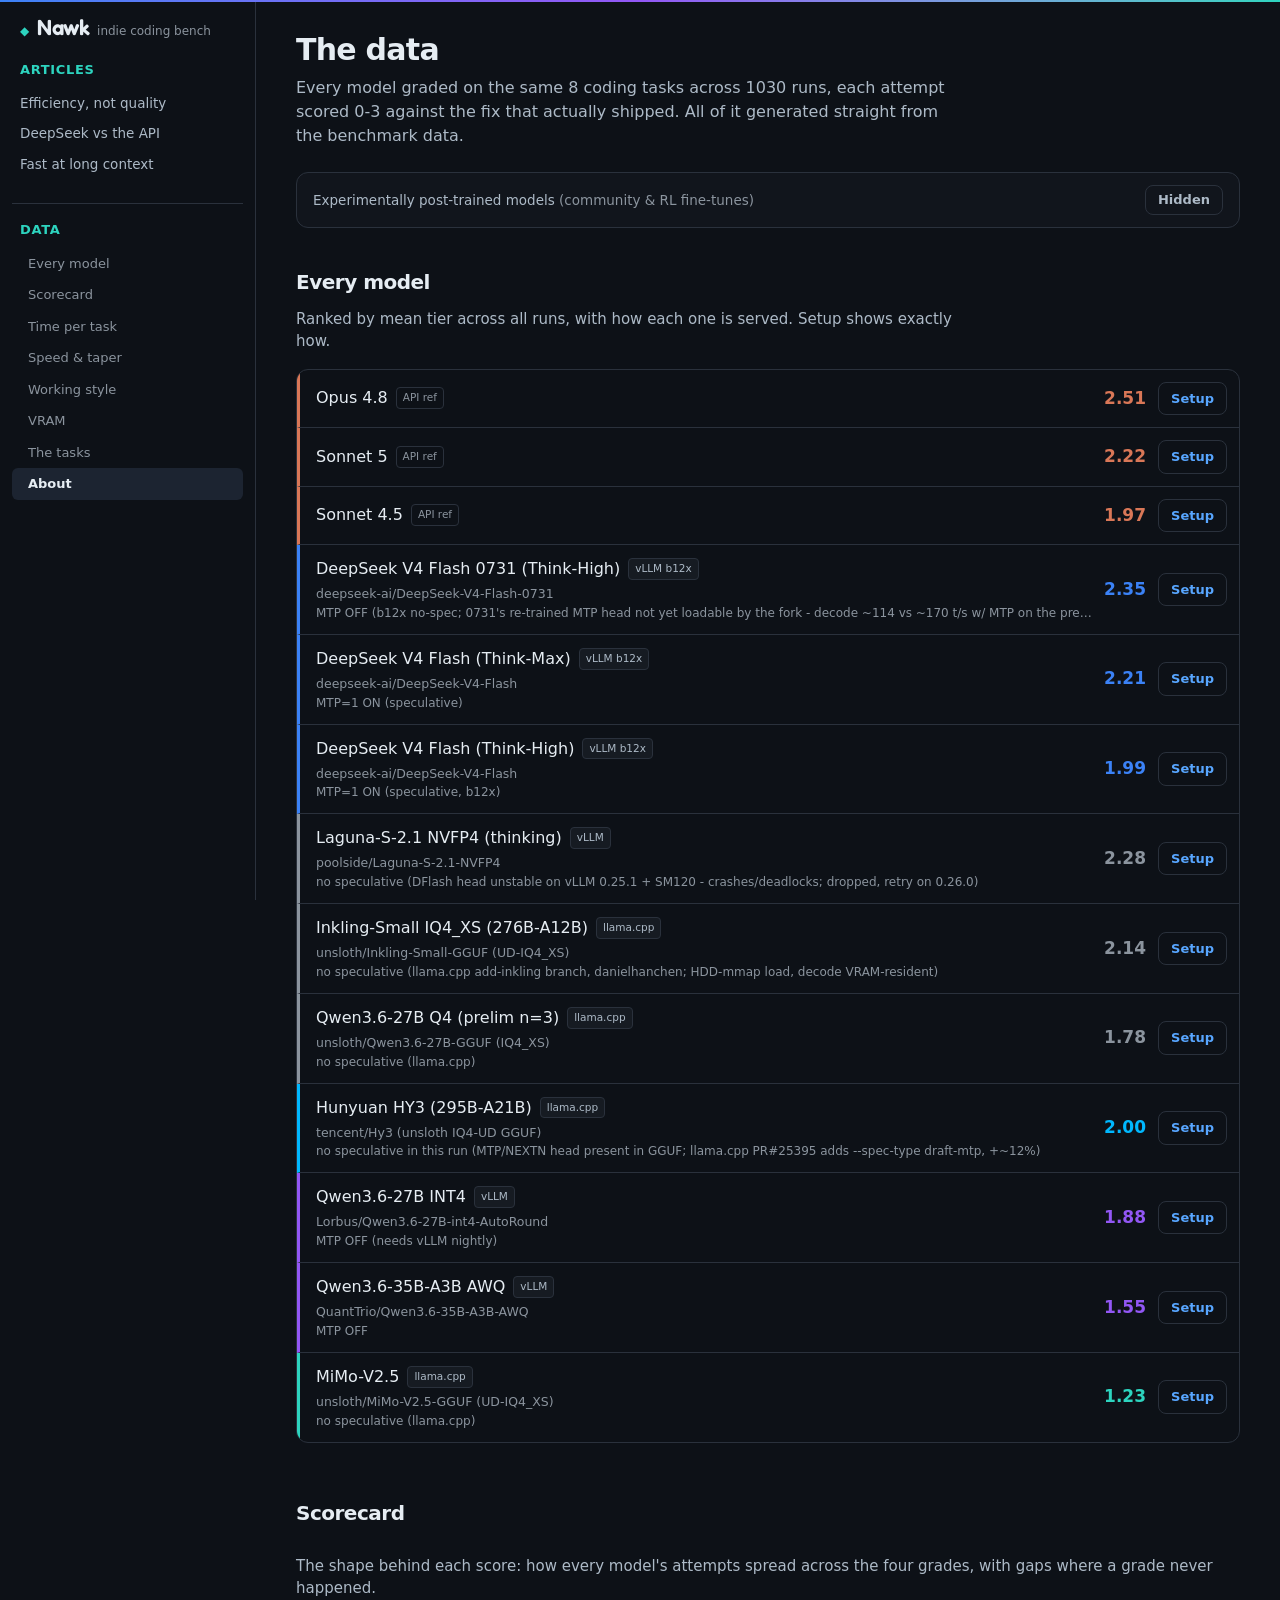
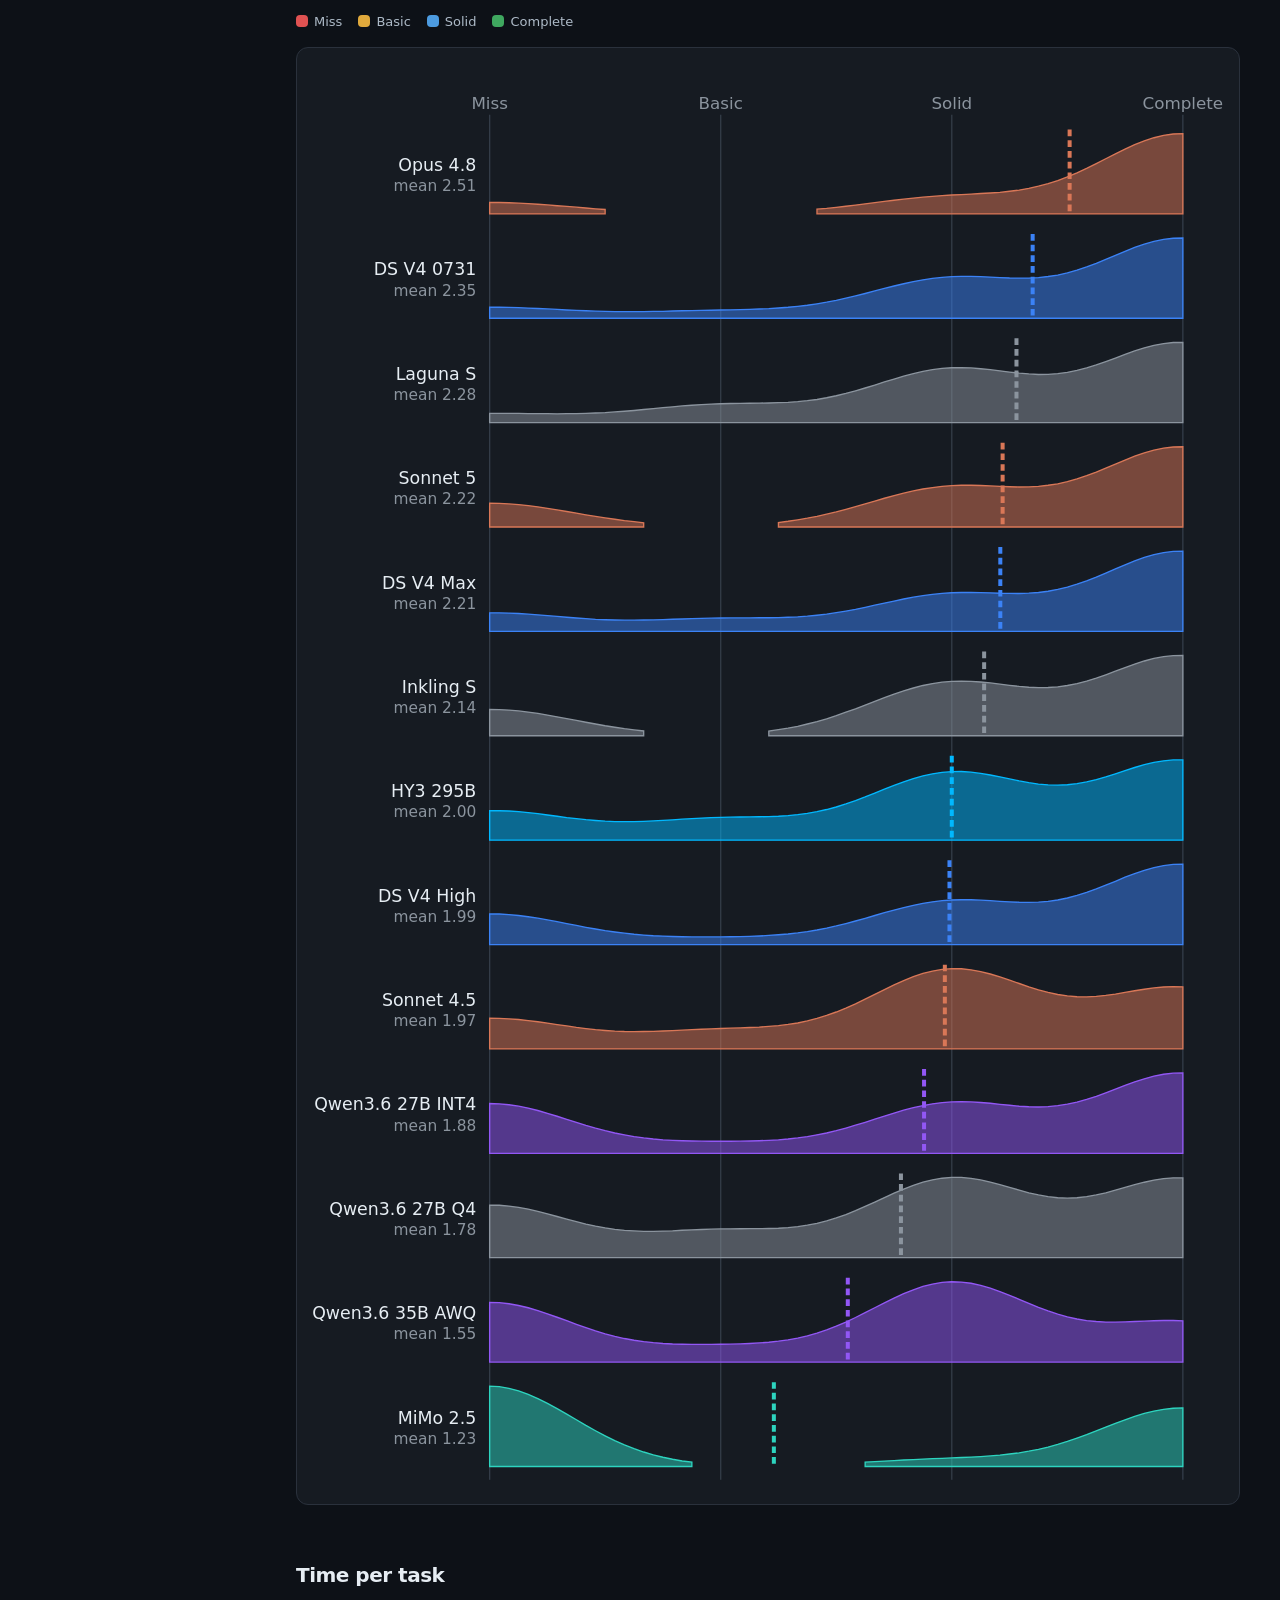
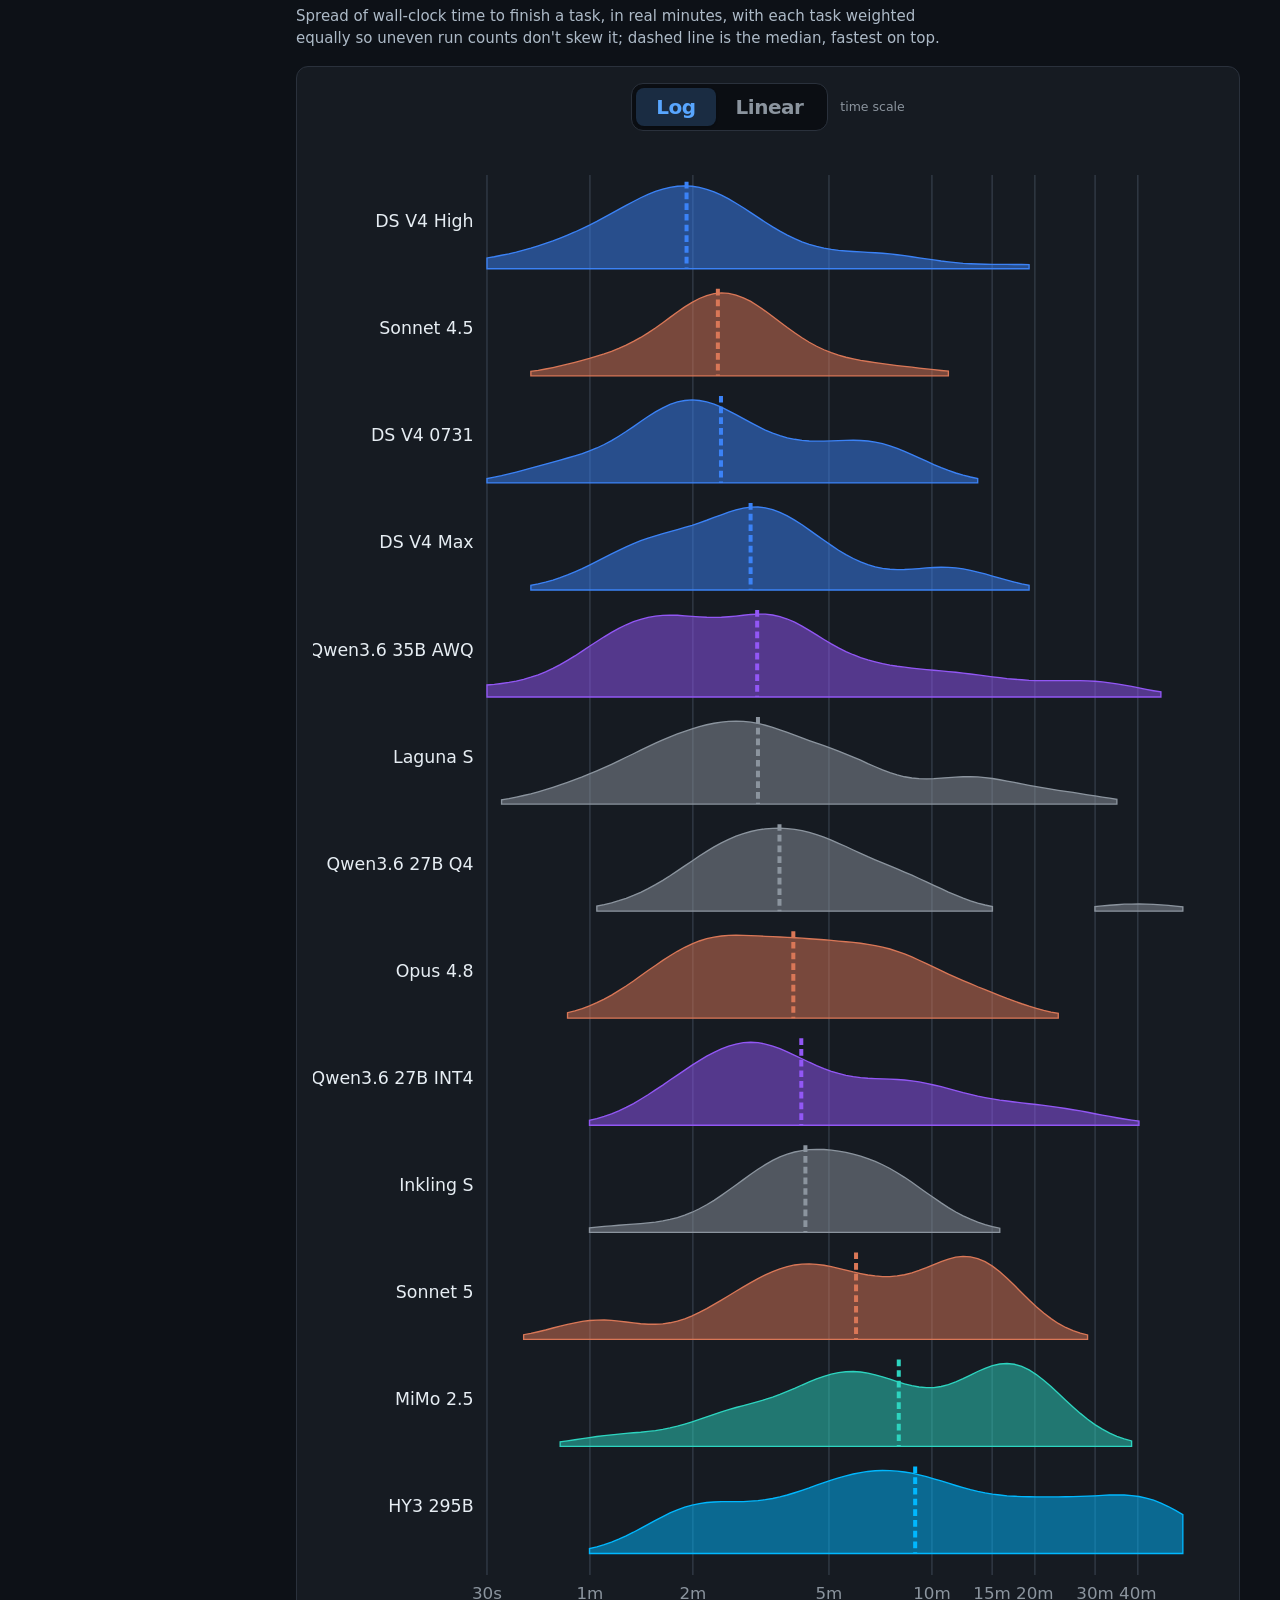
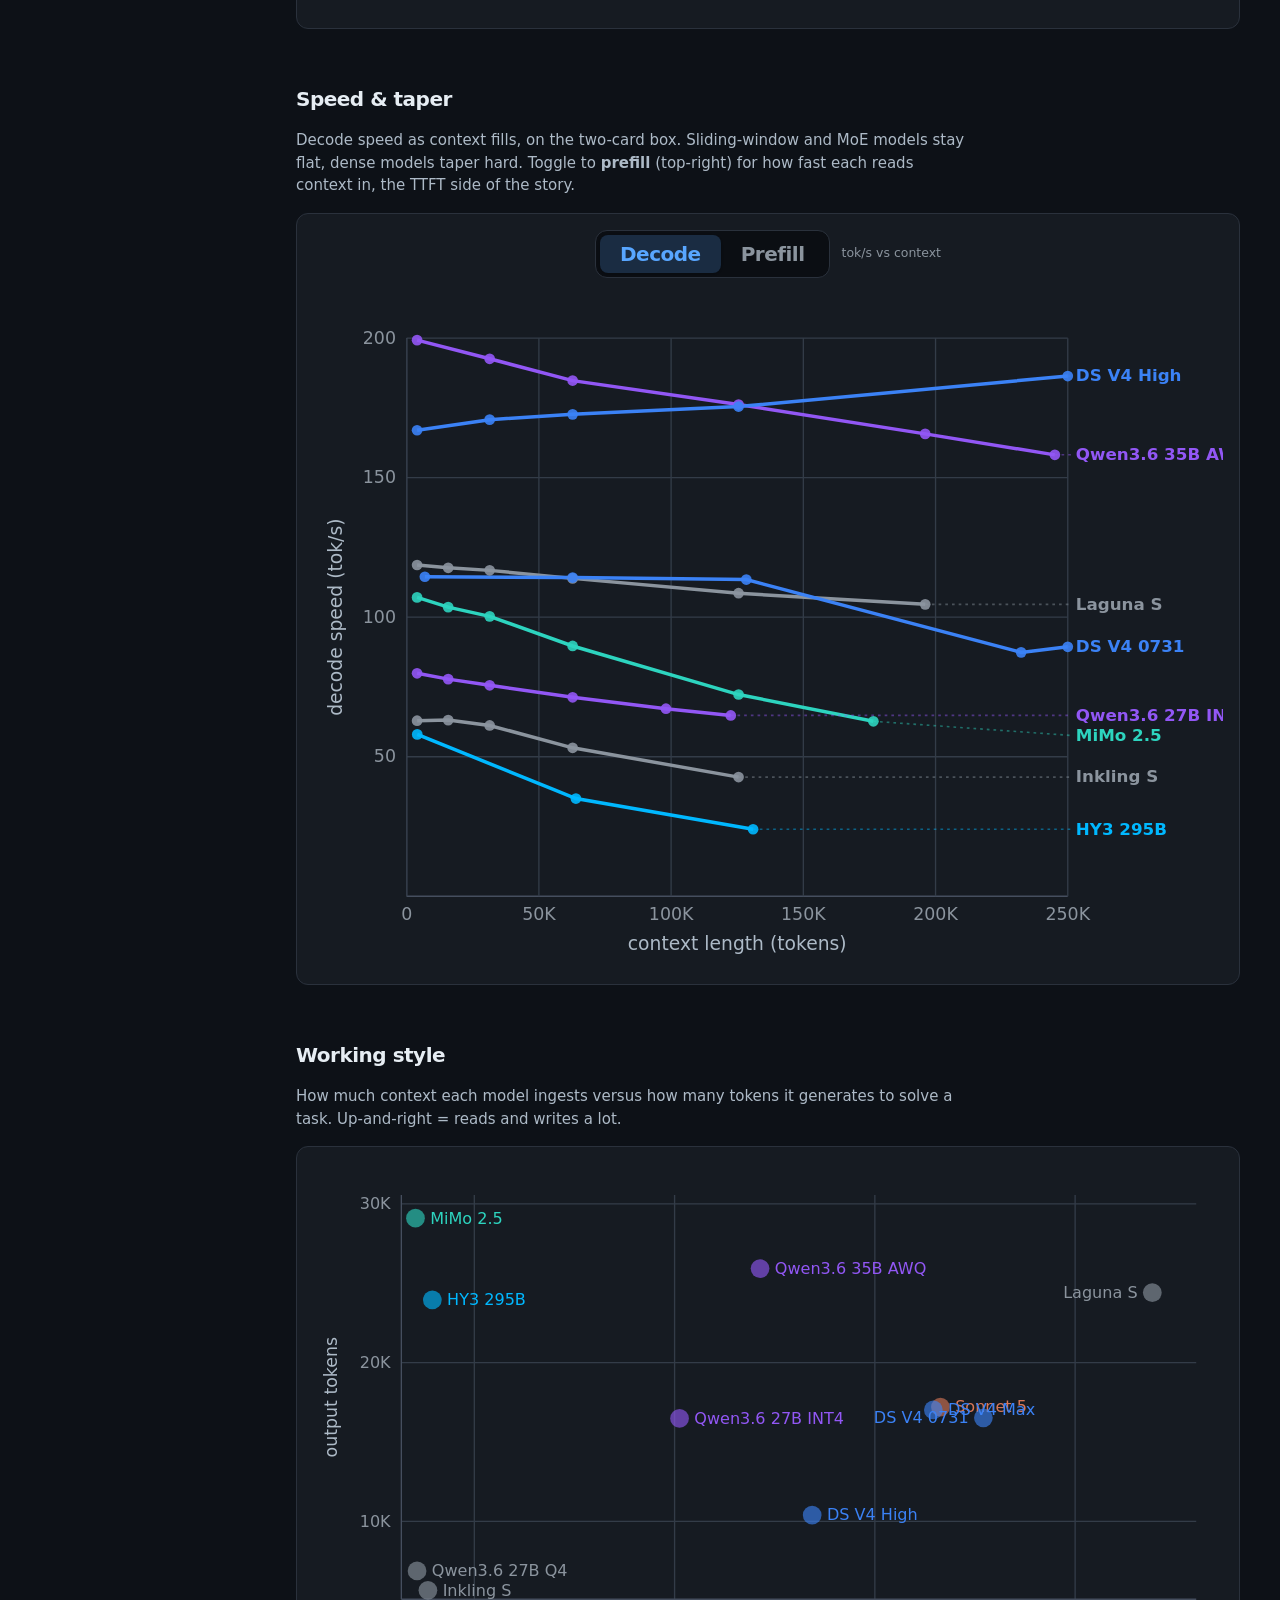
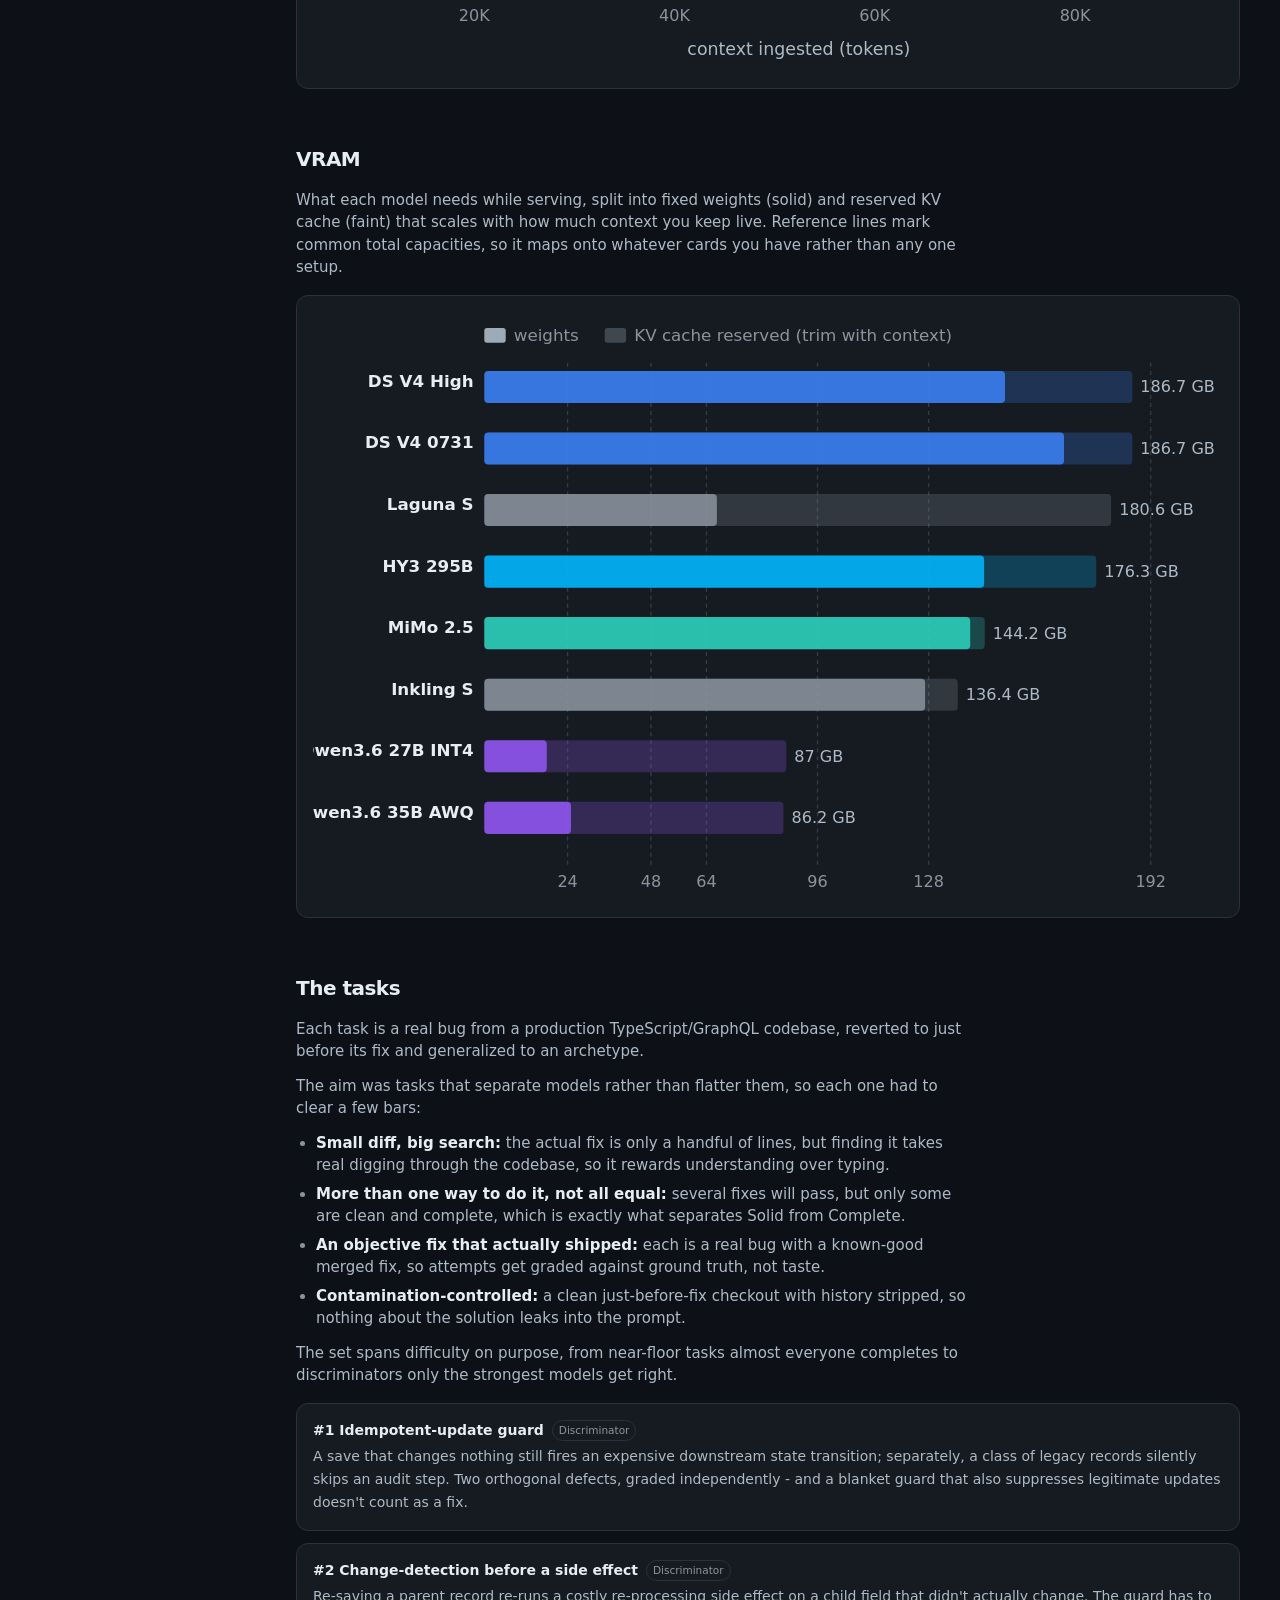
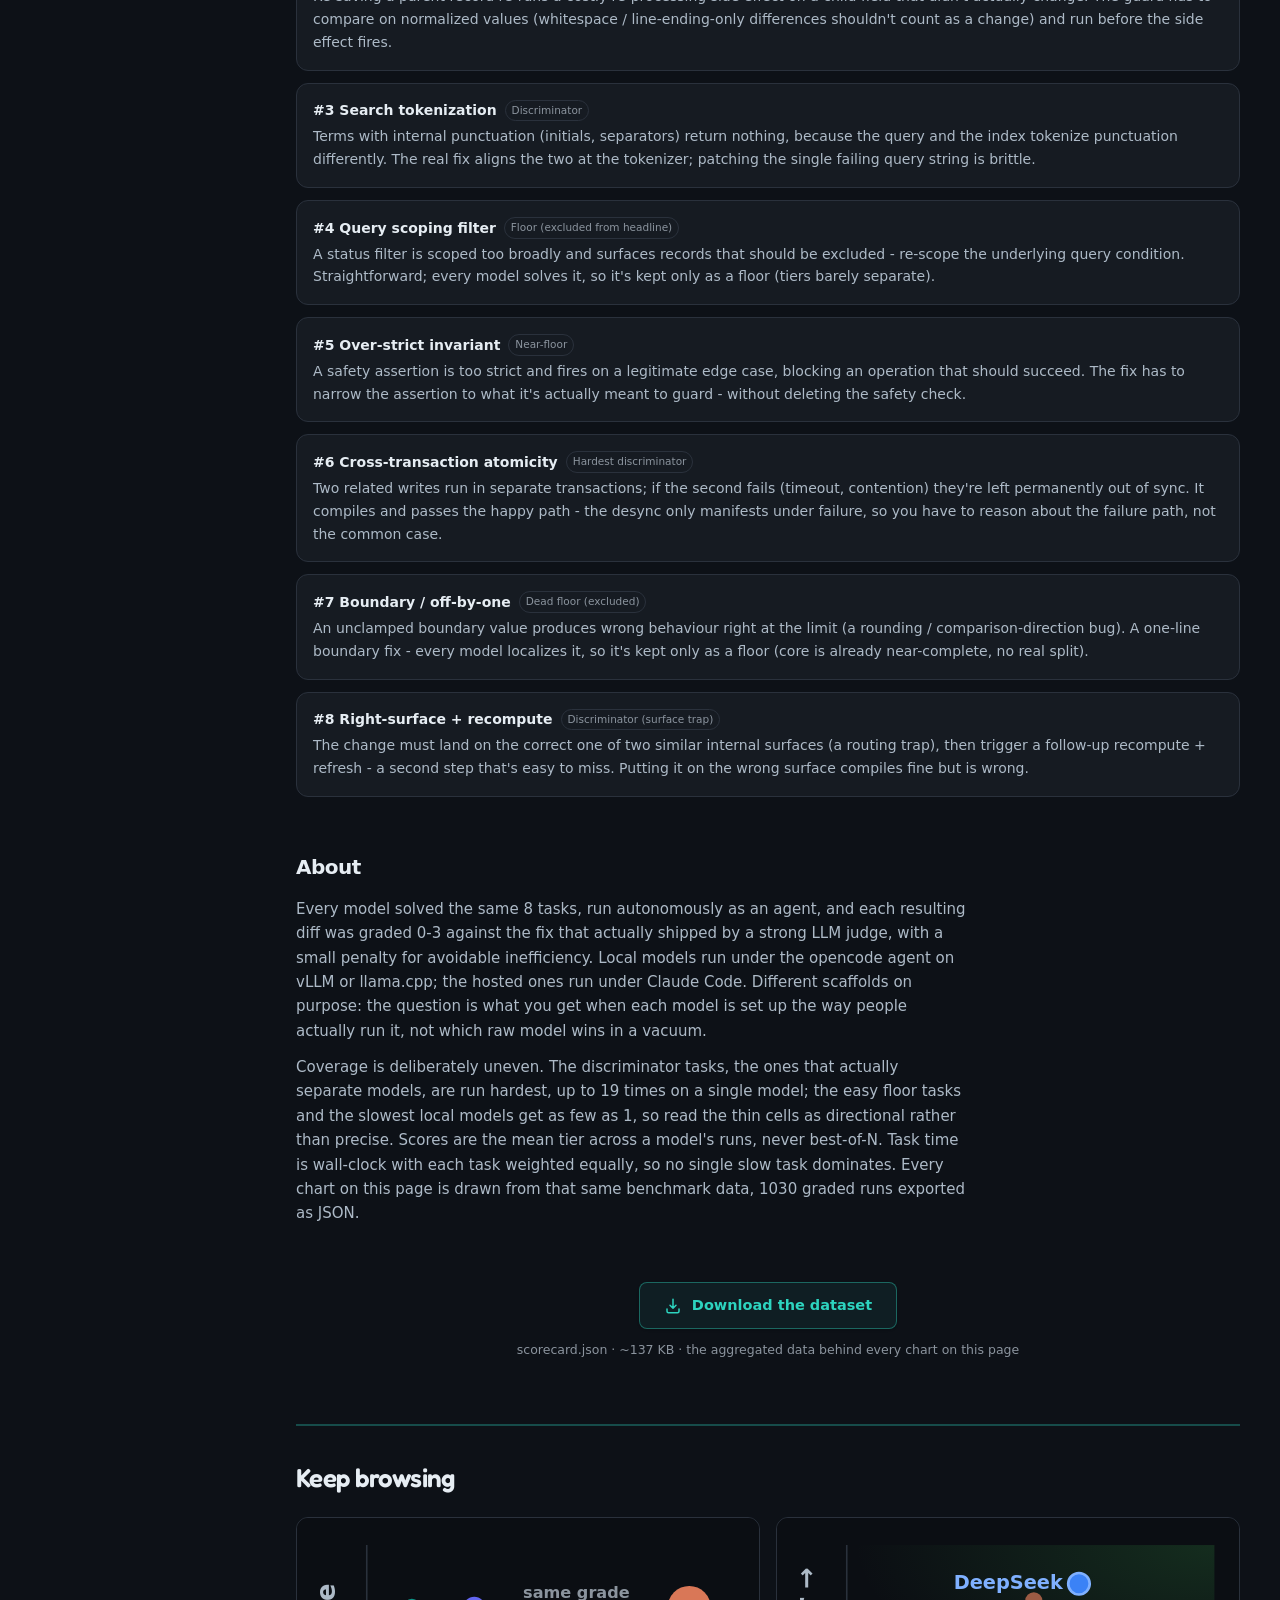
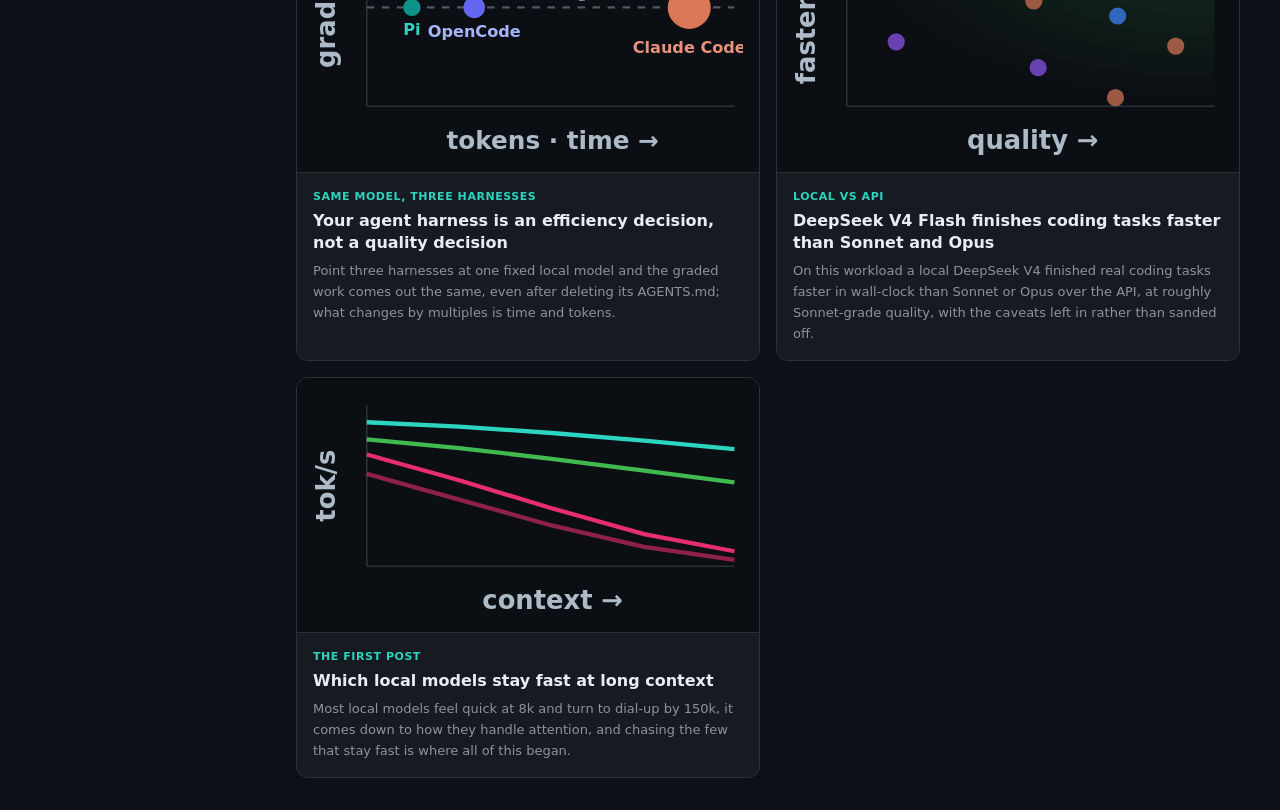
==== commit f59fdf39: "Add DeepSeek V4 Flash 0731 re-post-train (before/after)" ====
--- a/data/index.html
+++ b/data/index.html
@@ -11,14 +11,14 @@
 			href="https://fonts.googleapis.com/css2?family=Fredoka:wght@500;600;700&display=swap"
 			rel="stylesheet"
 		/>
-		<link href="../_app/immutable/entry/start.N1wf5ELX.js" rel="modulepreload">
-		<link href="../_app/immutable/chunks/BYsVvZ3h.js" rel="modulepreload">
+		<link href="../_app/immutable/entry/start.DILcpRKm.js" rel="modulepreload">
+		<link href="../_app/immutable/chunks/CMsnCz9Y.js" rel="modulepreload">
 		<link href="../_app/immutable/chunks/CH7a3g_s.js" rel="modulepreload">
 		<link href="../_app/immutable/chunks/BWutl3lR.js" rel="modulepreload">
-		<link href="../_app/immutable/entry/app.DVypjQHV.js" rel="modulepreload">
+		<link href="../_app/immutable/entry/app.D2h3tw6T.js" rel="modulepreload">
 		<link href="../_app/immutable/chunks/DYl5dUZ5.js" rel="modulepreload">
 		<link href="../_app/immutable/chunks/xihTtKlq.js" rel="modulepreload">
-		<link href="../_app/immutable/nodes/0.BjOP79h8.js" rel="modulepreload">
+		<link href="../_app/immutable/nodes/0.C84FK_uP.js" rel="modulepreload">
 		<link href="../_app/immutable/chunks/Ca_UGVsz.js" rel="modulepreload">
 		<link href="../_app/immutable/chunks/DlzcoN2F.js" rel="modulepreload">
 		<link href="../_app/immutable/nodes/6.DHBYPTpD.js" rel="modulepreload">
@@ -30,20 +30,20 @@
 		<link href="../_app/immutable/assets/0.DXChakfK.css" rel="stylesheet">
 	</head>
 	<body data-sveltekit-preload-data="hover">
-		<div style="display: contents"><!--[--><!--[0--><!--[--><div class="relative flex"><div class="pointer-events-none fixed inset-x-0 top-0 z-50 h-0.5 bg-gradient-to-r from-[#3B82F6] via-[#9257F5] to-brand"></div> <!--[-1--><!--]--> <aside class="sidebar border-r border-border bg-bg px-3 py-4 svelte-129hoe0"><a href="/" class="mb-5 flex items-baseline gap-2 px-2 text-fg no-underline"><span class="text-xs text-brand">◆</span> <span class="font-display text-[22px] font-semibold leading-none tracking-tight">Nawk</span> <span class="text-[12px] font-normal text-mut">indie coding bench</span></a> <p class="mb-2 mt-1 px-2 text-[13px] font-bold uppercase tracking-wider text-brand">Articles</p> <!--[--><a href="/articles/harness-efficiency-not-quality" class="block rounded-md px-2 py-1.5 text-[13.5px] leading-snug text-fgdim hover:bg-panel hover:text-fg svelte-129hoe0">Efficiency, not quality</a><a href="/articles/local-vs-api" class="block rounded-md px-2 py-1.5 text-[13.5px] leading-snug text-fgdim hover:bg-panel hover:text-fg svelte-129hoe0">DeepSeek vs the API</a><a href="/articles/faster-local-model" class="block rounded-md px-2 py-1.5 text-[13.5px] leading-snug text-fgdim hover:bg-panel hover:text-fg svelte-129hoe0">Fast at long context</a><!--]--> <a href="/data" class="mb-2 mt-6 block border-t border-border px-2 pt-4 text-[13px] font-bold uppercase tracking-wider text-brand hover:text-fg">Data</a> <!--[--><a href="/data#models" class="block rounded-md px-2 py-1.5 pl-4 text-[13px] text-mut hover:bg-panel hover:text-fg svelte-129hoe0">Every model</a><a href="/data#scorecard" class="block rounded-md px-2 py-1.5 pl-4 text-[13px] text-mut hover:bg-panel hover:text-fg svelte-129hoe0">Scorecard</a><a href="/data#time" class="block rounded-md px-2 py-1.5 pl-4 text-[13px] text-mut hover:bg-panel hover:text-fg svelte-129hoe0">Time per task</a><a href="/data#speed" class="block rounded-md px-2 py-1.5 pl-4 text-[13px] text-mut hover:bg-panel hover:text-fg svelte-129hoe0">Speed &amp; taper</a><a href="/data#effort" class="block rounded-md px-2 py-1.5 pl-4 text-[13px] text-mut hover:bg-panel hover:text-fg svelte-129hoe0">Working style</a><a href="/data#vram" class="block rounded-md px-2 py-1.5 pl-4 text-[13px] text-mut hover:bg-panel hover:text-fg svelte-129hoe0">VRAM</a><a href="/data#tasks" class="block rounded-md px-2 py-1.5 pl-4 text-[13px] text-mut hover:bg-panel hover:text-fg svelte-129hoe0">The tasks</a><a href="/data#about" class="block rounded-md px-2 py-1.5 pl-4 text-[13px] text-mut hover:bg-panel hover:text-fg svelte-129hoe0">About</a><!--]--></aside><!----> <div class="flex min-h-screen min-w-0 flex-1 flex-col"><div class="sticky top-0 z-20 flex items-center gap-3 border-b border-border bg-bg/90 px-4 py-3 backdrop-blur md:hidden"><button aria-label="Open menu" class="flex flex-col gap-1 rounded-lg p-1.5 hover:bg-panel"><span class="h-0.5 w-5 rounded bg-fgdim"></span> <span class="h-0.5 w-5 rounded bg-fgdim"></span> <span class="h-0.5 w-5 rounded bg-fgdim"></span></button> <a href="/" class="flex items-baseline gap-1.5 text-sm font-bold tracking-tight text-fg no-underline"><span class="text-[10px] text-brand">◆</span>Nawk</a></div> <main class="mx-auto w-full max-w-5xl flex-1 px-4 py-8 md:px-10"><!--[--><h1 class="mb-2 text-3xl font-bold tracking-tight">The data</h1> <p class="mb-6 max-w-2xl text-fgdim">Every model graded on the same 8 coding tasks across 986 runs, each attempt
-	scored 0-3 against the fix that actually shipped. All of it generated straight from the benchmark data.</p> <!--[0--><div class="mb-10 flex flex-wrap items-center gap-x-3 gap-y-1.5 rounded-xl border border-border bg-panel/50 px-4 py-3"><span class="text-[13.5px] text-fgdim">Experimentally post-trained models <span class="text-mut">(community &amp; RL fine-tunes)</span></span> <button type="button" aria-pressed="false" class="ml-auto rounded-lg border px-3 py-1 text-[13px] font-semibold transition-colors border-border text-fgdim hover:border-acc/60 hover:text-fg">Hidden</button></div><!--]--> <section id="models" class="mb-14 scroll-mt-6"><h2 class="mb-3 text-xl font-semibold tracking-tight">Every model</h2> <p class="mb-4 max-w-2xl text-[15px] text-fgdim">Ranked by mean tier across all runs, with how each one is served. Setup shows exactly how.</p> <div class="divide-y divide-border overflow-hidden rounded-xl border border-border"><!--[--><div class="flex items-center gap-3 border-l-[3px] py-3 pl-4 pr-3 hover:bg-panel/50" style="border-left-color:#D97757"><div class="min-w-0 flex-1"><div class="flex flex-wrap items-center gap-x-2 gap-y-1"><span class="font-medium text-fg">Opus 4.8</span> <!--[0--><span class="shrink-0 rounded border border-border px-1.5 py-0.5 text-[10.5px] font-medium text-mut">API ref</span><!--]--></div> <!--[-1--><!--]--></div> <div class="shrink-0 text-[17px] font-semibold tabular-nums" style="color:#D97757">2.51</div> <button type="button" class="shrink-0 rounded-lg border border-border px-3 py-1.5 text-[13px] font-semibold text-acc transition-colors hover:border-acc hover:bg-acc/10">Setup</button></div><div class="flex items-center gap-3 border-l-[3px] py-3 pl-4 pr-3 hover:bg-panel/50" style="border-left-color:#D97757"><div class="min-w-0 flex-1"><div class="flex flex-wrap items-center gap-x-2 gap-y-1"><span class="font-medium text-fg">Sonnet 5</span> <!--[0--><span class="shrink-0 rounded border border-border px-1.5 py-0.5 text-[10.5px] font-medium text-mut">API ref</span><!--]--></div> <!--[-1--><!--]--></div> <div class="shrink-0 text-[17px] font-semibold tabular-nums" style="color:#D97757">2.22</div> <button type="button" class="shrink-0 rounded-lg border border-border px-3 py-1.5 text-[13px] font-semibold text-acc transition-colors hover:border-acc hover:bg-acc/10">Setup</button></div><div class="flex items-center gap-3 border-l-[3px] py-3 pl-4 pr-3 hover:bg-panel/50" style="border-left-color:#D97757"><div class="min-w-0 flex-1"><div class="flex flex-wrap items-center gap-x-2 gap-y-1"><span class="font-medium text-fg">Sonnet 4.5</span> <!--[0--><span class="shrink-0 rounded border border-border px-1.5 py-0.5 text-[10.5px] font-medium text-mut">API ref</span><!--]--></div> <!--[-1--><!--]--></div> <div class="shrink-0 text-[17px] font-semibold tabular-nums" style="color:#D97757">1.97</div> <button type="button" class="shrink-0 rounded-lg border border-border px-3 py-1.5 text-[13px] font-semibold text-acc transition-colors hover:border-acc hover:bg-acc/10">Setup</button></div><div class="flex items-center gap-3 border-l-[3px] py-3 pl-4 pr-3 hover:bg-panel/50" style="border-left-color:#8b949e"><div class="min-w-0 flex-1"><div class="flex flex-wrap items-center gap-x-2 gap-y-1"><span class="font-medium text-fg">Laguna-S-2.1 NVFP4 (thinking)</span> <!--[-1--><span class="shrink-0 rounded border border-border bg-panel px-1.5 py-0.5 text-[10.5px] font-medium text-fgdim">vLLM</span><!--]--></div> <!--[0--><div class="mt-1 truncate text-[12.5px] text-mut">poolside/Laguna-S-2.1-NVFP4</div> <!--[0--><div class="truncate text-[12px] text-mut">no speculative (DFlash head unstable on vLLM 0.25.1 + SM120 - crashes/deadlocks; dropped, retry on 0.26.0)</div><!--]--><!--]--></div> <div class="shrink-0 text-[17px] font-semibold tabular-nums" style="color:#8b949e">2.28</div> <button type="button" class="shrink-0 rounded-lg border border-border px-3 py-1.5 text-[13px] font-semibold text-acc transition-colors hover:border-acc hover:bg-acc/10">Setup</button></div><div class="flex items-center gap-3 border-l-[3px] py-3 pl-4 pr-3 hover:bg-panel/50" style="border-left-color:#8b949e"><div class="min-w-0 flex-1"><div class="flex flex-wrap items-center gap-x-2 gap-y-1"><span class="font-medium text-fg">Inkling-Small IQ4_XS (276B-A12B)</span> <!--[-1--><span class="shrink-0 rounded border border-border bg-panel px-1.5 py-0.5 text-[10.5px] font-medium text-fgdim">llama.cpp</span><!--]--></div> <!--[0--><div class="mt-1 truncate text-[12.5px] text-mut">unsloth/Inkling-Small-GGUF (UD-IQ4_XS)</div> <!--[0--><div class="truncate text-[12px] text-mut">no speculative (llama.cpp add-inkling branch, danielhanchen; HDD-mmap load, decode VRAM-resident)</div><!--]--><!--]--></div> <div class="shrink-0 text-[17px] font-semibold tabular-nums" style="color:#8b949e">2.14</div> <button type="button" class="shrink-0 rounded-lg border border-border px-3 py-1.5 text-[13px] font-semibold text-acc transition-colors hover:border-acc hover:bg-acc/10">Setup</button></div><div class="flex items-center gap-3 border-l-[3px] py-3 pl-4 pr-3 hover:bg-panel/50" style="border-left-color:#8b949e"><div class="min-w-0 flex-1"><div class="flex flex-wrap items-center gap-x-2 gap-y-1"><span class="font-medium text-fg">Qwen3.6-27B Q4 (prelim n=3)</span> <!--[-1--><span class="shrink-0 rounded border border-border bg-panel px-1.5 py-0.5 text-[10.5px] font-medium text-fgdim">llama.cpp</span><!--]--></div> <!--[0--><div class="mt-1 truncate text-[12.5px] text-mut">unsloth/Qwen3.6-27B-GGUF (IQ4_XS)</div> <!--[0--><div class="truncate text-[12px] text-mut">no speculative (llama.cpp)</div><!--]--><!--]--></div> <div class="shrink-0 text-[17px] font-semibold tabular-nums" style="color:#8b949e">1.78</div> <button type="button" class="shrink-0 rounded-lg border border-border px-3 py-1.5 text-[13px] font-semibold text-acc transition-colors hover:border-acc hover:bg-acc/10">Setup</button></div><div class="flex items-center gap-3 border-l-[3px] py-3 pl-4 pr-3 hover:bg-panel/50" style="border-left-color:#3B82F6"><div class="min-w-0 flex-1"><div class="flex flex-wrap items-center gap-x-2 gap-y-1"><span class="font-medium text-fg">DeepSeek V4 Flash (Think-Max)</span> <!--[-1--><span class="shrink-0 rounded border border-border bg-panel px-1.5 py-0.5 text-[10.5px] font-medium text-fgdim">vLLM b12x</span><!--]--></div> <!--[0--><div class="mt-1 truncate text-[12.5px] text-mut">deepseek-ai/DeepSeek-V4-Flash</div> <!--[0--><div class="truncate text-[12px] text-mut">MTP=1 ON (speculative)</div><!--]--><!--]--></div> <div class="shrink-0 text-[17px] font-semibold tabular-nums" style="color:#3B82F6">2.21</div> <button type="button" class="shrink-0 rounded-lg border border-border px-3 py-1.5 text-[13px] font-semibold text-acc transition-colors hover:border-acc hover:bg-acc/10">Setup</button></div><div class="flex items-center gap-3 border-l-[3px] py-3 pl-4 pr-3 hover:bg-panel/50" style="border-left-color:#3B82F6"><div class="min-w-0 flex-1"><div class="flex flex-wrap items-center gap-x-2 gap-y-1"><span class="font-medium text-fg">DeepSeek V4 Flash (Think-High)</span> <!--[-1--><span class="shrink-0 rounded border border-border bg-panel px-1.5 py-0.5 text-[10.5px] font-medium text-fgdim">vLLM b12x</span><!--]--></div> <!--[0--><div class="mt-1 truncate text-[12.5px] text-mut">deepseek-ai/DeepSeek-V4-Flash</div> <!--[0--><div class="truncate text-[12px] text-mut">MTP=1 ON (speculative, b12x)</div><!--]--><!--]--></div> <div class="shrink-0 text-[17px] font-semibold tabular-nums" style="color:#3B82F6">1.99</div> <button type="button" class="shrink-0 rounded-lg border border-border px-3 py-1.5 text-[13px] font-semibold text-acc transition-colors hover:border-acc hover:bg-acc/10">Setup</button></div><div class="flex items-center gap-3 border-l-[3px] py-3 pl-4 pr-3 hover:bg-panel/50" style="border-left-color:#00B8FF"><div class="min-w-0 flex-1"><div class="flex flex-wrap items-center gap-x-2 gap-y-1"><span class="font-medium text-fg">Hunyuan HY3 (295B-A21B)</span> <!--[-1--><span class="shrink-0 rounded border border-border bg-panel px-1.5 py-0.5 text-[10.5px] font-medium text-fgdim">llama.cpp</span><!--]--></div> <!--[0--><div class="mt-1 truncate text-[12.5px] text-mut">tencent/Hy3 (unsloth IQ4-UD GGUF)</div> <!--[0--><div class="truncate text-[12px] text-mut">no speculative in this run (MTP/NEXTN head present in GGUF; llama.cpp PR#25395 adds --spec-type draft-mtp, +~12%)</div><!--]--><!--]--></div> <div class="shrink-0 text-[17px] font-semibold tabular-nums" style="color:#00B8FF">2.00</div> <button type="button" class="shrink-0 rounded-lg border border-border px-3 py-1.5 text-[13px] font-semibold text-acc transition-colors hover:border-acc hover:bg-acc/10">Setup</button></div><div class="flex items-center gap-3 border-l-[3px] py-3 pl-4 pr-3 hover:bg-panel/50" style="border-left-color:#9257F5"><div class="min-w-0 flex-1"><div class="flex flex-wrap items-center gap-x-2 gap-y-1"><span class="font-medium text-fg">Qwen3.6-27B INT4</span> <!--[-1--><span class="shrink-0 rounded border border-border bg-panel px-1.5 py-0.5 text-[10.5px] font-medium text-fgdim">vLLM</span><!--]--></div> <!--[0--><div class="mt-1 truncate text-[12.5px] text-mut">Lorbus/Qwen3.6-27B-int4-AutoRound</div> <!--[0--><div class="truncate text-[12px] text-mut">MTP OFF (needs vLLM nightly)</div><!--]--><!--]--></div> <div class="shrink-0 text-[17px] font-semibold tabular-nums" style="color:#9257F5">1.88</div> <button type="button" class="shrink-0 rounded-lg border border-border px-3 py-1.5 text-[13px] font-semibold text-acc transition-colors hover:border-acc hover:bg-acc/10">Setup</button></div><div class="flex items-center gap-3 border-l-[3px] py-3 pl-4 pr-3 hover:bg-panel/50" style="border-left-color:#9257F5"><div class="min-w-0 flex-1"><div class="flex flex-wrap items-center gap-x-2 gap-y-1"><span class="font-medium text-fg">Qwen3.6-35B-A3B AWQ</span> <!--[-1--><span class="shrink-0 rounded border border-border bg-panel px-1.5 py-0.5 text-[10.5px] font-medium text-fgdim">vLLM</span><!--]--></div> <!--[0--><div class="mt-1 truncate text-[12.5px] text-mut">QuantTrio/Qwen3.6-35B-A3B-AWQ</div> <!--[0--><div class="truncate text-[12px] text-mut">MTP OFF</div><!--]--><!--]--></div> <div class="shrink-0 text-[17px] font-semibold tabular-nums" style="color:#9257F5">1.55</div> <button type="button" class="shrink-0 rounded-lg border border-border px-3 py-1.5 text-[13px] font-semibold text-acc transition-colors hover:border-acc hover:bg-acc/10">Setup</button></div><div class="flex items-center gap-3 border-l-[3px] py-3 pl-4 pr-3 hover:bg-panel/50" style="border-left-color:#2DD4BF"><div class="min-w-0 flex-1"><div class="flex flex-wrap items-center gap-x-2 gap-y-1"><span class="font-medium text-fg">MiMo-V2.5</span> <!--[-1--><span class="shrink-0 rounded border border-border bg-panel px-1.5 py-0.5 text-[10.5px] font-medium text-fgdim">llama.cpp</span><!--]--></div> <!--[0--><div class="mt-1 truncate text-[12.5px] text-mut">unsloth/MiMo-V2.5-GGUF (UD-IQ4_XS)</div> <!--[0--><div class="truncate text-[12px] text-mut">no speculative (llama.cpp)</div><!--]--><!--]--></div> <div class="shrink-0 text-[17px] font-semibold tabular-nums" style="color:#2DD4BF">1.23</div> <button type="button" class="shrink-0 rounded-lg border border-border px-3 py-1.5 text-[13px] font-semibold text-acc transition-colors hover:border-acc hover:bg-acc/10">Setup</button></div><!--]--></div></section> <section id="scorecard" class="mb-14 scroll-mt-6"><h2 class="mb-3 text-xl font-semibold tracking-tight">Scorecard</h2> <p class="mb-3 mt-7 text-[15px] text-fgdim">The shape behind each score: how every model's attempts spread across the four grades, with gaps where a grade never happened.</p> <div class="mb-4 flex flex-wrap gap-4 text-[13px] text-fgdim"><!--[--><span class="inline-flex items-center gap-1.5"><span class="inline-block h-3 w-3 rounded-sm" style="background:#E05252"></span>Miss</span><span class="inline-flex items-center gap-1.5"><span class="inline-block h-3 w-3 rounded-sm" style="background:#E0A93C"></span>Basic</span><span class="inline-flex items-center gap-1.5"><span class="inline-block h-3 w-3 rounded-sm" style="background:#4C9BE0"></span>Solid</span><span class="inline-flex items-center gap-1.5"><span class="inline-block h-3 w-3 rounded-sm" style="background:#3FA85F"></span>Complete</span><!--]--></div> <div class="rounded-xl border border-border bg-panel p-4"><div class="relative"><svg viewBox="0 0 680 986" class="w-full" role="img" aria-label="quality distribution across grades"><!--[--><line x1="132" y1="38" x2="132" y2="980" stroke="#333c48"></line><text x="132" y="34" fill="#8b949e" font-size="12.5" text-anchor="middle">Miss</text><line x1="304.66666666666663" y1="38" x2="304.66666666666663" y2="980" stroke="#333c48"></line><text x="304.66666666666663" y="34" fill="#8b949e" font-size="12.5" text-anchor="middle">Basic</text><line x1="477.3333333333333" y1="38" x2="477.3333333333333" y2="980" stroke="#333c48"></line><text x="477.3333333333333" y="34" fill="#8b949e" font-size="12.5" text-anchor="middle">Solid</text><line x1="650" y1="38" x2="650" y2="980" stroke="#333c48"></line><text x="650" y="34" fill="#8b949e" font-size="12.5" text-anchor="middle">Complete</text><!--]--><!--[--><!--[--><path d="M132.0,112.0 L132.0,103.5 L139.2,103.5 L146.4,103.7 L153.6,104.0 L160.8,104.3 L168.0,104.8 L175.2,105.3 L182.4,105.9 L189.6,106.4 L196.8,107.0 L203.9,107.6 L211.1,108.2 L218.3,108.7 L218.3,112.0 Z" fill="#D97757" fill-opacity="0.5" stroke="#D97757" stroke-width="1" class="cursor-pointer" role="button" tabindex="0" aria-label="Opus 4.8"></path><path d="M376.6,112.0 L376.6,108.5 L383.8,107.9 L391.0,107.1 L398.2,106.3 L405.4,105.4 L412.6,104.5 L419.8,103.6 L427.0,102.7 L434.2,101.8 L441.4,101.0 L448.6,100.2 L455.8,99.5 L462.9,98.9 L470.1,98.4 L477.3,97.9 L484.5,97.6 L491.7,97.2 L498.9,96.8 L506.1,96.4 L513.3,95.9 L520.5,95.1 L527.7,94.2 L534.9,92.9 L542.1,91.3 L549.3,89.4 L556.5,87.1 L563.7,84.4 L570.9,81.3 L578.1,78.0 L585.3,74.4 L592.4,70.8 L599.6,67.1 L606.8,63.6 L614.0,60.3 L621.2,57.5 L628.4,55.1 L635.6,53.3 L642.8,52.3 L650.0,52.0 L650.0,112.0 Z" fill="#D97757" fill-opacity="0.5" stroke="#D97757" stroke-width="1" class="cursor-pointer" role="button" tabindex="0" aria-label="Opus 4.8"></path><!--]--><line x1="565.3933333333332" y1="49" x2="565.3933333333332" y2="112" stroke="#D97757" stroke-width="3" stroke-dasharray="5 3" class="pointer-events-none"></line><text x="122" y="80" fill="#e6edf3" font-size="13" text-anchor="end" class="pointer-events-none">Opus 4.8</text><text x="122" y="95" fill="#8b949e" font-size="11.5" text-anchor="end" class="pointer-events-none">mean 2.51</text><!--[--><path d="M132.0,190.0 L132.0,183.1 L139.2,183.1 L146.4,183.1 L153.6,183.1 L160.8,183.2 L168.0,183.3 L175.2,183.3 L182.4,183.4 L189.6,183.3 L196.8,183.3 L203.9,183.1 L211.1,182.8 L218.3,182.5 L225.5,182.0 L232.7,181.5 L239.9,180.9 L247.1,180.2 L254.3,179.5 L261.5,178.8 L268.7,178.2 L275.9,177.5 L283.1,177.0 L290.3,176.5 L297.5,176.1 L304.7,175.9 L311.9,175.7 L319.1,175.6 L326.3,175.5 L333.4,175.4 L340.6,175.3 L347.8,175.1 L355.0,174.8 L362.2,174.3 L369.4,173.6 L376.6,172.7 L383.8,171.4 L391.0,169.9 L398.2,168.2 L405.4,166.2 L412.6,164.1 L419.8,161.9 L427.0,159.6 L434.2,157.4 L441.4,155.3 L448.6,153.4 L455.8,151.7 L462.9,150.4 L470.1,149.5 L477.3,149.0 L484.5,148.9 L491.7,149.1 L498.9,149.7 L506.1,150.4 L513.3,151.3 L520.5,152.2 L527.7,153.0 L534.9,153.6 L542.1,154.0 L549.3,153.9 L556.5,153.4 L563.7,152.4 L570.9,151.0 L578.1,149.1 L585.3,146.9 L592.4,144.4 L599.6,141.7 L606.8,139.0 L614.0,136.4 L621.2,134.1 L628.4,132.2 L635.6,130.9 L642.8,130.1 L650.0,130.0 L650.0,190.0 Z" fill="#8b949e" fill-opacity="0.5" stroke="#8b949e" stroke-width="1" class="cursor-pointer" role="button" tabindex="0" aria-label="Laguna S"></path><!--]--><line x1="525.68" y1="127" x2="525.68" y2="190" stroke="#8b949e" stroke-width="3" stroke-dasharray="5 3" class="pointer-events-none"></line><text x="122" y="158" fill="#e6edf3" font-size="13" text-anchor="end" class="pointer-events-none">Laguna S</text><text x="122" y="173" fill="#8b949e" font-size="11.5" text-anchor="end" class="pointer-events-none">mean 2.28</text><!--[--><path d="M132.0,268.0 L132.0,250.2 L139.2,250.3 L146.4,250.7 L153.6,251.2 L160.8,252.0 L168.0,252.9 L175.2,254.0 L182.4,255.2 L189.6,256.4 L196.8,257.6 L203.9,258.9 L211.1,260.1 L218.3,261.2 L225.5,262.2 L232.7,263.2 L239.9,264.0 L247.1,264.8 L247.1,268.0 Z" fill="#D97757" fill-opacity="0.5" stroke="#D97757" stroke-width="1" class="cursor-pointer" role="button" tabindex="0" aria-label="Sonnet 5"></path><path d="M347.8,268.0 L347.8,264.6 L355.0,263.7 L362.2,262.6 L369.4,261.4 L376.6,260.0 L383.8,258.4 L391.0,256.7 L398.2,254.8 L405.4,252.8 L412.6,250.7 L419.8,248.6 L427.0,246.5 L434.2,244.5 L441.4,242.7 L448.6,241.0 L455.8,239.6 L462.9,238.5 L470.1,237.6 L477.3,237.1 L484.5,236.8 L491.7,236.8 L498.9,237.0 L506.1,237.3 L513.3,237.6 L520.5,237.9 L527.7,238.1 L534.9,238.0 L542.1,237.6 L549.3,236.8 L556.5,235.7 L563.7,234.1 L570.9,232.0 L578.1,229.6 L585.3,226.9 L592.4,224.0 L599.6,221.0 L606.8,218.0 L614.0,215.1 L621.2,212.6 L628.4,210.6 L635.6,209.0 L642.8,208.2 L650.0,208.0 L650.0,268.0 Z" fill="#D97757" fill-opacity="0.5" stroke="#D97757" stroke-width="1" class="cursor-pointer" role="button" tabindex="0" aria-label="Sonnet 5"></path><!--]--><line x1="515.32" y1="205" x2="515.32" y2="268" stroke="#D97757" stroke-width="3" stroke-dasharray="5 3" class="pointer-events-none"></line><text x="122" y="236" fill="#e6edf3" font-size="13" text-anchor="end" class="pointer-events-none">Sonnet 5</text><text x="122" y="251" fill="#8b949e" font-size="11.5" text-anchor="end" class="pointer-events-none">mean 2.22</text><!--[--><path d="M132.0,346.0 L132.0,332.1 L139.2,332.1 L146.4,332.3 L153.6,332.6 L160.8,333.1 L168.0,333.6 L175.2,334.2 L182.4,334.8 L189.6,335.4 L196.8,336.0 L203.9,336.5 L211.1,337.0 L218.3,337.3 L225.5,337.5 L232.7,337.6 L239.9,337.6 L247.1,337.5 L254.3,337.4 L261.5,337.2 L268.7,336.9 L275.9,336.7 L283.1,336.5 L290.3,336.3 L297.5,336.1 L304.7,336.0 L311.9,335.9 L319.1,335.9 L326.3,335.9 L333.4,335.8 L340.6,335.8 L347.8,335.7 L355.0,335.4 L362.2,335.1 L369.4,334.6 L376.6,333.9 L383.8,333.1 L391.0,332.0 L398.2,330.8 L405.4,329.5 L412.6,328.0 L419.8,326.4 L427.0,324.8 L434.2,323.3 L441.4,321.8 L448.6,320.4 L455.8,319.3 L462.9,318.3 L470.1,317.6 L477.3,317.1 L484.5,316.9 L491.7,316.9 L498.9,317.0 L506.1,317.2 L513.3,317.5 L520.5,317.6 L527.7,317.7 L534.9,317.4 L542.1,316.9 L549.3,316.0 L556.5,314.6 L563.7,312.9 L570.9,310.7 L578.1,308.2 L585.3,305.4 L592.4,302.4 L599.6,299.2 L606.8,296.2 L614.0,293.3 L621.2,290.7 L628.4,288.6 L635.6,287.1 L642.8,286.2 L650.0,286.0 L650.0,346.0 Z" fill="#3B82F6" fill-opacity="0.5" stroke="#3B82F6" stroke-width="1" class="cursor-pointer" role="button" tabindex="0" aria-label="DS V4 Max"></path><!--]--><line x1="513.5933333333334" y1="283" x2="513.5933333333334" y2="346" stroke="#3B82F6" stroke-width="3" stroke-dasharray="5 3" class="pointer-events-none"></line><text x="122" y="314" fill="#e6edf3" font-size="13" text-anchor="end" class="pointer-events-none">DS V4 Max</text><text x="122" y="329" fill="#8b949e" font-size="11.5" text-anchor="end" class="pointer-events-none">mean 2.21</text><!--[--><path d="M132.0,424.0 L132.0,404.3 L139.2,404.4 L146.4,404.8 L153.6,405.4 L160.8,406.3 L168.0,407.3 L175.2,408.5 L182.4,409.8 L189.6,411.2 L196.8,412.5 L203.9,413.9 L211.1,415.2 L218.3,416.5 L225.5,417.6 L232.7,418.7 L239.9,419.6 L247.1,420.4 L247.1,424.0 Z" fill="#8b949e" fill-opacity="0.5" stroke="#8b949e" stroke-width="1" class="cursor-pointer" role="button" tabindex="0" aria-label="Inkling S"></path><path d="M340.6,424.0 L340.6,420.4 L347.8,419.4 L355.0,418.3 L362.2,416.9 L369.4,415.2 L376.6,413.4 L383.8,411.3 L391.0,409.0 L398.2,406.4 L405.4,403.8 L412.6,401.0 L419.8,398.2 L427.0,395.5 L434.2,392.9 L441.4,390.4 L448.6,388.3 L455.8,386.4 L462.9,385.0 L470.1,383.9 L477.3,383.3 L484.5,383.1 L491.7,383.3 L498.9,383.8 L506.1,384.5 L513.3,385.4 L520.5,386.3 L527.7,387.1 L534.9,387.7 L542.1,388.0 L549.3,387.9 L556.5,387.4 L563.7,386.4 L570.9,385.0 L578.1,383.1 L585.3,380.9 L592.4,378.4 L599.6,375.7 L606.8,373.0 L614.0,370.4 L621.2,368.1 L628.4,366.2 L635.6,364.9 L642.8,364.1 L650.0,364.0 L650.0,424.0 Z" fill="#8b949e" fill-opacity="0.5" stroke="#8b949e" stroke-width="1" class="cursor-pointer" role="button" tabindex="0" aria-label="Inkling S"></path><!--]--><line x1="501.50666666666666" y1="361" x2="501.50666666666666" y2="424" stroke="#8b949e" stroke-width="3" stroke-dasharray="5 3" class="pointer-events-none"></line><text x="122" y="392" fill="#e6edf3" font-size="13" text-anchor="end" class="pointer-events-none">Inkling S</text><text x="122" y="407" fill="#8b949e" font-size="11.5" text-anchor="end" class="pointer-events-none">mean 2.14</text><!--[--><path d="M132.0,502.0 L132.0,480.0 L139.2,480.0 L146.4,480.2 L153.6,480.7 L160.8,481.4 L168.0,482.2 L175.2,483.2 L182.4,484.1 L189.6,485.1 L196.8,485.9 L203.9,486.7 L211.1,487.3 L218.3,487.8 L225.5,488.1 L232.7,488.2 L239.9,488.1 L247.1,487.9 L254.3,487.6 L261.5,487.2 L268.7,486.8 L275.9,486.3 L283.1,485.9 L290.3,485.5 L297.5,485.2 L304.7,485.0 L311.9,484.8 L319.1,484.7 L326.3,484.6 L333.4,484.5 L340.6,484.4 L347.8,484.1 L355.0,483.6 L362.2,482.9 L369.4,482.0 L376.6,480.7 L383.8,479.1 L391.0,477.2 L398.2,474.9 L405.4,472.4 L412.6,469.7 L419.8,466.8 L427.0,463.9 L434.2,461.1 L441.4,458.4 L448.6,456.0 L455.8,454.0 L462.9,452.4 L470.1,451.3 L477.3,450.8 L484.5,450.7 L491.7,451.2 L498.9,452.1 L506.1,453.3 L513.3,454.7 L520.5,456.2 L527.7,457.7 L534.9,459.0 L542.1,460.1 L549.3,460.7 L556.5,460.9 L563.7,460.6 L570.9,459.8 L578.1,458.5 L585.3,456.7 L592.4,454.7 L599.6,452.4 L606.8,450.0 L614.0,447.7 L621.2,445.6 L628.4,443.9 L635.6,442.7 L642.8,442.0 L650.0,442.0 L650.0,502.0 Z" fill="#00B8FF" fill-opacity="0.5" stroke="#00B8FF" stroke-width="1" class="cursor-pointer" role="button" tabindex="0" aria-label="HY3 295B"></path><!--]--><line x1="477.3333333333333" y1="439" x2="477.3333333333333" y2="502" stroke="#00B8FF" stroke-width="3" stroke-dasharray="5 3" class="pointer-events-none"></line><text x="122" y="470" fill="#e6edf3" font-size="13" text-anchor="end" class="pointer-events-none">HY3 295B</text><text x="122" y="485" fill="#8b949e" font-size="11.5" text-anchor="end" class="pointer-events-none">mean 2.00</text><!--[--><path d="M132.0,580.0 L132.0,557.1 L139.2,557.2 L146.4,557.6 L153.6,558.3 L160.8,559.2 L168.0,560.3 L175.2,561.6 L182.4,562.9 L189.6,564.3 L196.8,565.7 L203.9,567.1 L211.1,568.4 L218.3,569.6 L225.5,570.6 L232.7,571.5 L239.9,572.3 L247.1,572.9 L254.3,573.4 L261.5,573.7 L268.7,574.0 L275.9,574.2 L283.1,574.3 L290.3,574.3 L297.5,574.3 L304.7,574.3 L311.9,574.2 L319.1,574.1 L326.3,573.9 L333.4,573.6 L340.6,573.2 L347.8,572.7 L355.0,572.1 L362.2,571.3 L369.4,570.3 L376.6,569.1 L383.8,567.7 L391.0,566.1 L398.2,564.3 L405.4,562.4 L412.6,560.4 L419.8,558.3 L427.0,556.2 L434.2,554.2 L441.4,552.4 L448.6,550.7 L455.8,549.2 L462.9,548.1 L470.1,547.2 L477.3,546.7 L484.5,546.5 L491.7,546.5 L498.9,546.8 L506.1,547.2 L513.3,547.7 L520.5,548.1 L527.7,548.4 L534.9,548.5 L542.1,548.3 L549.3,547.7 L556.5,546.7 L563.7,545.2 L570.9,543.3 L578.1,541.0 L585.3,538.4 L592.4,535.6 L599.6,532.7 L606.8,529.7 L614.0,527.0 L621.2,524.5 L628.4,522.5 L635.6,521.0 L642.8,520.1 L650.0,520.0 L650.0,580.0 Z" fill="#3B82F6" fill-opacity="0.5" stroke="#3B82F6" stroke-width="1" class="cursor-pointer" role="button" tabindex="0" aria-label="DS V4 High"></path><!--]--><line x1="475.6066666666667" y1="517" x2="475.6066666666667" y2="580" stroke="#3B82F6" stroke-width="3" stroke-dasharray="5 3" class="pointer-events-none"></line><text x="122" y="548" fill="#e6edf3" font-size="13" text-anchor="end" class="pointer-events-none">DS V4 High</text><text x="122" y="563" fill="#8b949e" font-size="11.5" text-anchor="end" class="pointer-events-none">mean 1.99</text><!--[--><path d="M132.0,658.0 L132.0,635.1 L139.2,635.2 L146.4,635.5 L153.6,636.0 L160.8,636.8 L168.0,637.7 L175.2,638.7 L182.4,639.8 L189.6,640.8 L196.8,641.9 L203.9,642.8 L211.1,643.6 L218.3,644.2 L225.5,644.7 L232.7,645.0 L239.9,645.1 L247.1,645.0 L254.3,644.9 L261.5,644.6 L268.7,644.3 L275.9,644.0 L283.1,643.6 L290.3,643.3 L297.5,643.0 L304.7,642.7 L311.9,642.5 L319.1,642.3 L326.3,642.0 L333.4,641.7 L340.6,641.2 L347.8,640.6 L355.0,639.7 L362.2,638.6 L369.4,637.1 L376.6,635.2 L383.8,633.0 L391.0,630.4 L398.2,627.5 L405.4,624.3 L412.6,620.8 L419.8,617.2 L427.0,613.7 L434.2,610.2 L441.4,606.9 L448.6,604.0 L455.8,601.6 L462.9,599.8 L470.1,598.6 L477.3,598.0 L484.5,598.1 L491.7,598.9 L498.9,600.2 L506.1,602.0 L513.3,604.2 L520.5,606.6 L527.7,609.1 L534.9,611.6 L542.1,613.8 L549.3,615.8 L556.5,617.3 L563.7,618.4 L570.9,619.0 L578.1,619.1 L585.3,618.7 L592.4,618.0 L599.6,617.0 L606.8,615.8 L614.0,614.5 L621.2,613.4 L628.4,612.4 L635.6,611.7 L642.8,611.4 L650.0,611.6 L650.0,658.0 Z" fill="#D97757" fill-opacity="0.5" stroke="#D97757" stroke-width="1" class="cursor-pointer" role="button" tabindex="0" aria-label="Sonnet 4.5"></path><!--]--><line x1="472.1533333333333" y1="595" x2="472.1533333333333" y2="658" stroke="#D97757" stroke-width="3" stroke-dasharray="5 3" class="pointer-events-none"></line><text x="122" y="626" fill="#e6edf3" font-size="13" text-anchor="end" class="pointer-events-none">Sonnet 4.5</text><text x="122" y="641" fill="#8b949e" font-size="11.5" text-anchor="end" class="pointer-events-none">mean 1.97</text><!--[--><path d="M132.0,736.0 L132.0,698.8 L139.2,699.0 L146.4,699.7 L153.6,700.8 L160.8,702.2 L168.0,704.0 L175.2,706.1 L182.4,708.3 L189.6,710.6 L196.8,712.8 L203.9,715.1 L211.1,717.2 L218.3,719.1 L225.5,720.8 L232.7,722.2 L239.9,723.5 L247.1,724.5 L254.3,725.3 L261.5,725.9 L268.7,726.3 L275.9,726.6 L283.1,726.8 L290.3,726.9 L297.5,727.0 L304.7,727.0 L311.9,727.0 L319.1,726.9 L326.3,726.8 L333.4,726.6 L340.6,726.3 L347.8,725.9 L355.0,725.3 L362.2,724.5 L369.4,723.5 L376.6,722.2 L383.8,720.8 L391.0,719.1 L398.2,717.1 L405.4,715.0 L412.6,712.8 L419.8,710.5 L427.0,708.2 L434.2,705.9 L441.4,703.8 L448.6,701.9 L455.8,700.3 L462.9,699.0 L470.1,698.1 L477.3,697.6 L484.5,697.4 L491.7,697.6 L498.9,698.0 L506.1,698.6 L513.3,699.4 L520.5,700.1 L527.7,700.8 L534.9,701.2 L542.1,701.4 L549.3,701.1 L556.5,700.4 L563.7,699.3 L570.9,697.7 L578.1,695.7 L585.3,693.4 L592.4,690.8 L599.6,688.0 L606.8,685.2 L614.0,682.6 L621.2,680.3 L628.4,678.3 L635.6,676.9 L642.8,676.1 L650.0,676.0 L650.0,736.0 Z" fill="#9257F5" fill-opacity="0.5" stroke="#9257F5" stroke-width="1" class="cursor-pointer" role="button" tabindex="0" aria-label="Qwen3.6 27B INT4"></path><!--]--><line x1="456.6133333333333" y1="673" x2="456.6133333333333" y2="736" stroke="#9257F5" stroke-width="3" stroke-dasharray="5 3" class="pointer-events-none"></line><text x="122" y="704" fill="#e6edf3" font-size="13" text-anchor="end" class="pointer-events-none">Qwen3.6 27B INT4</text><text x="122" y="719" fill="#8b949e" font-size="11.5" text-anchor="end" class="pointer-events-none">mean 1.88</text><!--[--><path d="M132.0,814.0 L132.0,774.7 L139.2,774.8 L146.4,775.4 L153.6,776.4 L160.8,777.7 L168.0,779.4 L175.2,781.2 L182.4,783.2 L189.6,785.2 L196.8,787.1 L203.9,788.9 L211.1,790.4 L218.3,791.7 L225.5,792.8 L232.7,793.6 L239.9,794.0 L247.1,794.3 L254.3,794.3 L261.5,794.1 L268.7,793.9 L275.9,793.5 L283.1,793.2 L290.3,792.9 L297.5,792.7 L304.7,792.5 L311.9,792.4 L319.1,792.4 L326.3,792.3 L333.4,792.3 L340.6,792.2 L347.8,792.0 L355.0,791.5 L362.2,790.8 L369.4,789.7 L376.6,788.3 L383.8,786.5 L391.0,784.3 L398.2,781.8 L405.4,778.9 L412.6,775.7 L419.8,772.4 L427.0,769.1 L434.2,765.8 L441.4,762.7 L448.6,759.9 L455.8,757.6 L462.9,755.8 L470.1,754.6 L477.3,754.0 L484.5,754.0 L491.7,754.7 L498.9,755.9 L506.1,757.5 L513.3,759.4 L520.5,761.4 L527.7,763.5 L534.9,765.5 L542.1,767.1 L549.3,768.4 L556.5,769.2 L563.7,769.5 L570.9,769.2 L578.1,768.4 L585.3,767.1 L592.4,765.5 L599.6,763.5 L606.8,761.5 L614.0,759.4 L621.2,757.6 L628.4,756.0 L635.6,754.9 L642.8,754.3 L650.0,754.4 L650.0,814.0 Z" fill="#8b949e" fill-opacity="0.5" stroke="#8b949e" stroke-width="1" class="cursor-pointer" role="button" tabindex="0" aria-label="Qwen3.6 27B Q4"></path><!--]--><line x1="439.3466666666667" y1="751" x2="439.3466666666667" y2="814" stroke="#8b949e" stroke-width="3" stroke-dasharray="5 3" class="pointer-events-none"></line><text x="122" y="782" fill="#e6edf3" font-size="13" text-anchor="end" class="pointer-events-none">Qwen3.6 27B Q4</text><text x="122" y="797" fill="#8b949e" font-size="11.5" text-anchor="end" class="pointer-events-none">mean 1.78</text><!--[--><path d="M132.0,892.0 L132.0,847.4 L139.2,847.6 L146.4,848.4 L153.6,849.7 L160.8,851.4 L168.0,853.5 L175.2,855.9 L182.4,858.5 L189.6,861.1 L196.8,863.8 L203.9,866.3 L211.1,868.7 L218.3,870.9 L225.5,872.8 L232.7,874.4 L239.9,875.7 L247.1,876.7 L254.3,877.5 L261.5,878.1 L268.7,878.5 L275.9,878.7 L283.1,878.8 L290.3,878.8 L297.5,878.8 L304.7,878.7 L311.9,878.6 L319.1,878.4 L326.3,878.1 L333.4,877.7 L340.6,877.2 L347.8,876.4 L355.0,875.4 L362.2,874.1 L369.4,872.4 L376.6,870.4 L383.8,868.0 L391.0,865.2 L398.2,862.1 L405.4,858.7 L412.6,855.1 L419.8,851.4 L427.0,847.8 L434.2,844.2 L441.4,840.9 L448.6,838.0 L455.8,835.5 L462.9,833.7 L470.1,832.5 L477.3,832.0 L484.5,832.2 L491.7,833.1 L498.9,834.7 L506.1,836.8 L513.3,839.3 L520.5,842.1 L527.7,845.1 L534.9,848.1 L542.1,851.1 L549.3,853.8 L556.5,856.2 L563.7,858.2 L570.9,859.8 L578.1,861.0 L585.3,861.7 L592.4,862.1 L599.6,862.2 L606.8,862.0 L614.0,861.7 L621.2,861.4 L628.4,861.1 L635.6,860.9 L642.8,860.9 L650.0,861.2 L650.0,892.0 Z" fill="#9257F5" fill-opacity="0.5" stroke="#9257F5" stroke-width="1" class="cursor-pointer" role="button" tabindex="0" aria-label="Qwen3.6 35B AWQ"></path><!--]--><line x1="399.6333333333334" y1="829" x2="399.6333333333334" y2="892" stroke="#9257F5" stroke-width="3" stroke-dasharray="5 3" class="pointer-events-none"></line><text x="122" y="860" fill="#e6edf3" font-size="13" text-anchor="end" class="pointer-events-none">Qwen3.6 35B AWQ</text><text x="122" y="875" fill="#8b949e" font-size="11.5" text-anchor="end" class="pointer-events-none">mean 1.55</text><!--[--><path d="M132.0,970.0 L132.0,910.0 L139.2,910.4 L146.4,911.6 L153.6,913.5 L160.8,916.1 L168.0,919.3 L175.2,922.9 L182.4,926.8 L189.6,930.9 L196.8,935.1 L203.9,939.3 L211.1,943.3 L218.3,947.1 L225.5,950.7 L232.7,953.9 L239.9,956.7 L247.1,959.2 L254.3,961.3 L261.5,963.1 L268.7,964.6 L275.9,965.9 L283.1,966.8 L283.1,970.0 Z" fill="#2DD4BF" fill-opacity="0.5" stroke="#2DD4BF" stroke-width="1" class="cursor-pointer" role="button" tabindex="0" aria-label="MiMo 2.5"></path><path d="M412.6,970.0 L412.6,966.8 L419.8,966.4 L427.0,966.0 L434.2,965.6 L441.4,965.2 L448.6,964.9 L455.8,964.5 L462.9,964.2 L470.1,963.9 L477.3,963.6 L484.5,963.3 L491.7,963.0 L498.9,962.6 L506.1,962.1 L513.3,961.5 L520.5,960.7 L527.7,959.8 L534.9,958.6 L542.1,957.2 L549.3,955.5 L556.5,953.5 L563.7,951.3 L570.9,948.8 L578.1,946.2 L585.3,943.4 L592.4,940.6 L599.6,937.8 L606.8,935.1 L614.0,932.6 L621.2,930.4 L628.4,928.6 L635.6,927.3 L642.8,926.5 L650.0,926.2 L650.0,970.0 Z" fill="#2DD4BF" fill-opacity="0.5" stroke="#2DD4BF" stroke-width="1" class="cursor-pointer" role="button" tabindex="0" aria-label="MiMo 2.5"></path><!--]--><line x1="344.38" y1="907" x2="344.38" y2="970" stroke="#2DD4BF" stroke-width="3" stroke-dasharray="5 3" class="pointer-events-none"></line><text x="122" y="938" fill="#e6edf3" font-size="13" text-anchor="end" class="pointer-events-none">MiMo 2.5</text><text x="122" y="953" fill="#8b949e" font-size="11.5" text-anchor="end" class="pointer-events-none">mean 1.23</text><!--]--></svg> <!--[-1--><!--]--><!----></div><!----></div></section> <section id="time" class="mb-14 scroll-mt-6"><h2 class="mb-4 text-xl font-semibold tracking-tight">Time per task</h2> <p class="mb-4 max-w-2xl text-[15px] text-fgdim">Spread of wall-clock time to finish a task, in real minutes, with each task weighted equally so uneven run counts don't skew it; dashed line is the median, fastest on top.</p> <div class="rounded-xl border border-border bg-panel p-4"><div class="relative"><div class="mb-3 flex flex-wrap items-center justify-center gap-x-3 gap-y-1"><div class="inline-flex rounded-xl border border-border bg-[#0b0e13] p-1"><!--[--><button type="button" aria-pressed="true" class="cursor-pointer rounded-lg px-5 py-1 text-[20px] font-semibold tracking-tight transition-colors bg-acc/20 text-acc shadow-sm">Log</button><button type="button" aria-pressed="false" class="cursor-pointer rounded-lg px-5 py-1 text-[20px] font-semibold tracking-tight transition-colors text-mut hover:bg-panel hover:text-fg">Linear</button><!--]--></div> <!--[0--><span class="text-[12.5px] text-mut">time scale</span><!--]--></div><!----> <svg viewBox="0 0 680 1018" class="w-full" role="img" aria-label="task-time distribution"><!--[--><line x1="130" y1="24" x2="130" y2="990" stroke="#333c48"></line><text x="130" y="1008" fill="#8b949e" font-size="12.5" text-anchor="middle">30s</text><line x1="206.93066293290252" y1="24" x2="206.93066293290252" y2="990" stroke="#333c48"></line><text x="206.93066293290252" y="1008" fill="#8b949e" font-size="12.5" text-anchor="middle">1m</text><line x1="283.86132586580504" y1="24" x2="283.86132586580504" y2="990" stroke="#333c48"></line><text x="283.86132586580504" y="1008" fill="#8b949e" font-size="12.5" text-anchor="middle">2m</text><line x1="385.55813055511874" y1="24" x2="385.55813055511874" y2="990" stroke="#333c48"></line><text x="385.55813055511874" y="1008" fill="#8b949e" font-size="12.5" text-anchor="middle">5m</text><line x1="462.4887934880213" y1="24" x2="462.4887934880213" y2="990" stroke="#333c48"></line><text x="462.4887934880213" y="1008" fill="#8b949e" font-size="12.5" text-anchor="middle">10m</text><line x1="507.4903464593884" y1="24" x2="507.4903464593884" y2="990" stroke="#333c48"></line><text x="507.4903464593884" y="1008" fill="#8b949e" font-size="12.5" text-anchor="middle">15m</text><line x1="539.4194564209238" y1="24" x2="539.4194564209238" y2="990" stroke="#333c48"></line><text x="539.4194564209238" y="1008" fill="#8b949e" font-size="12.5" text-anchor="middle">20m</text><line x1="584.4210093922909" y1="24" x2="584.4210093922909" y2="990" stroke="#333c48"></line><text x="584.4210093922909" y="1008" fill="#8b949e" font-size="12.5" text-anchor="middle">30m</text><line x1="616.3501193538264" y1="24" x2="616.3501193538264" y2="990" stroke="#333c48"></line><text x="616.3501193538264" y="1008" fill="#8b949e" font-size="12.5" text-anchor="middle">40m</text><!--]--><!--[--><!--[--><path d="M130.0,94.0 L130.0,85.9 L135.5,85.0 L140.9,83.9 L146.4,82.8 L151.9,81.5 L157.4,80.0 L162.8,78.5 L168.3,76.8 L173.8,75.0 L179.3,73.1 L184.7,71.0 L190.2,68.8 L195.7,66.5 L201.2,64.0 L206.6,61.4 L212.1,58.6 L217.6,55.6 L223.1,52.6 L228.5,49.6 L234.0,46.6 L239.5,43.7 L244.9,40.9 L250.4,38.4 L255.9,36.2 L261.4,34.4 L266.8,33.1 L272.3,32.3 L277.8,32.0 L283.3,32.3 L288.7,33.2 L294.2,34.6 L299.7,36.5 L305.2,39.0 L310.6,41.8 L316.1,45.0 L321.6,48.4 L327.1,52.0 L332.5,55.6 L338.0,59.2 L343.5,62.7 L348.9,65.9 L354.4,68.9 L359.9,71.5 L365.4,73.8 L370.8,75.7 L376.3,77.3 L381.8,78.5 L387.3,79.5 L392.7,80.2 L398.2,80.7 L403.7,81.1 L409.2,81.4 L414.6,81.7 L420.1,82.0 L425.6,82.4 L431.1,82.9 L436.5,83.5 L442.0,84.2 L447.5,85.0 L452.9,85.8 L458.4,86.6 L463.9,87.4 L469.4,88.2 L474.8,88.8 L480.3,89.4 L485.8,89.9 L491.3,90.2 L496.7,90.4 L502.2,90.6 L507.7,90.7 L513.2,90.7 L518.6,90.7 L524.1,90.8 L529.6,90.8 L535.1,90.9 L535.1,94.0 Z" fill="#3B82F6" fill-opacity="0.5" stroke="#3B82F6" stroke-width="1" class="cursor-pointer" role="button" tabindex="0" aria-label="DS V4 High"></path><!--]--><line x1="279.1377412603513" y1="29" x2="279.1377412603513" y2="94" stroke="#3B82F6" stroke-width="3" stroke-dasharray="5 3" class="pointer-events-none"></line><text x="120" y="63" fill="#e6edf3" font-size="13" text-anchor="end" class="pointer-events-none">DS V4 High</text><!--[--><path d="M162.8,174.0 L162.8,170.7 L168.3,169.9 L173.8,168.9 L179.3,167.8 L184.7,166.6 L190.2,165.3 L195.7,163.9 L201.2,162.5 L206.6,161.0 L212.1,159.3 L217.6,157.6 L223.1,155.7 L228.5,153.5 L234.0,151.1 L239.5,148.3 L244.9,145.3 L250.4,141.9 L255.9,138.2 L261.4,134.3 L266.8,130.3 L272.3,126.3 L277.8,122.5 L283.3,119.1 L288.7,116.2 L294.2,114.0 L299.7,112.5 L305.2,112.0 L310.6,112.4 L316.1,113.6 L321.6,115.7 L327.1,118.4 L332.5,121.8 L338.0,125.6 L343.5,129.6 L348.9,133.8 L354.4,137.9 L359.9,141.8 L365.4,145.5 L370.8,148.9 L376.3,151.9 L381.8,154.5 L387.3,156.7 L392.7,158.5 L398.2,160.1 L403.7,161.3 L409.2,162.4 L414.6,163.3 L420.1,164.1 L425.6,164.9 L431.1,165.6 L436.5,166.3 L442.0,166.9 L447.5,167.5 L452.9,168.2 L458.4,168.8 L463.9,169.4 L469.4,170.0 L474.8,170.5 L474.8,174.0 Z" fill="#D97757" fill-opacity="0.5" stroke="#D97757" stroke-width="1" class="cursor-pointer" role="button" tabindex="0" aria-label="Sonnet 4.5"></path><!--]--><line x1="302.5444392467173" y1="109" x2="302.5444392467173" y2="174" stroke="#D97757" stroke-width="3" stroke-dasharray="5 3" class="pointer-events-none"></line><text x="120" y="143" fill="#e6edf3" font-size="13" text-anchor="end" class="pointer-events-none">Sonnet 4.5</text><!--[--><path d="M162.8,254.0 L162.8,250.5 L168.3,249.4 L173.8,248.1 L179.3,246.6 L184.7,244.8 L190.2,242.8 L195.7,240.5 L201.2,238.1 L206.6,235.4 L212.1,232.7 L217.6,229.9 L223.1,227.1 L228.5,224.4 L234.0,221.8 L239.5,219.4 L244.9,217.2 L250.4,215.3 L255.9,213.5 L261.4,211.9 L266.8,210.4 L272.3,208.9 L277.8,207.3 L283.3,205.7 L288.7,203.8 L294.2,201.9 L299.7,199.8 L305.2,197.8 L310.6,195.8 L316.1,194.1 L321.6,192.8 L327.1,192.1 L332.5,192.0 L338.0,192.6 L343.5,193.9 L348.9,196.0 L354.4,198.6 L359.9,201.8 L365.4,205.3 L370.8,209.1 L376.3,213.0 L381.8,216.9 L387.3,220.7 L392.7,224.3 L398.2,227.6 L403.7,230.5 L409.2,233.0 L414.6,235.1 L420.1,236.7 L425.6,237.8 L431.1,238.5 L436.5,238.8 L442.0,238.7 L447.5,238.4 L452.9,238.0 L458.4,237.5 L463.9,237.2 L469.4,237.0 L474.8,237.1 L480.3,237.5 L485.8,238.2 L491.3,239.3 L496.7,240.6 L502.2,242.0 L507.7,243.6 L513.2,245.2 L518.6,246.7 L524.1,248.1 L529.6,249.4 L535.1,250.5 L535.1,254.0 Z" fill="#3B82F6" fill-opacity="0.5" stroke="#3B82F6" stroke-width="1" class="cursor-pointer" role="button" tabindex="0" aria-label="DS V4 Max"></path><!--]--><line x1="326.99749902991897" y1="189" x2="326.99749902991897" y2="254" stroke="#3B82F6" stroke-width="3" stroke-dasharray="5 3" class="pointer-events-none"></line><text x="120" y="223" fill="#e6edf3" font-size="13" text-anchor="end" class="pointer-events-none">DS V4 Max</text><!--[--><path d="M130.0,334.0 L130.0,325.0 L135.5,324.6 L140.9,323.9 L146.4,323.1 L151.9,322.1 L157.4,320.8 L162.8,319.2 L168.3,317.4 L173.8,315.2 L179.3,312.6 L184.7,309.8 L190.2,306.6 L195.7,303.3 L201.2,299.7 L206.6,296.1 L212.1,292.5 L217.6,289.0 L223.1,285.7 L228.5,282.7 L234.0,280.0 L239.5,277.7 L244.9,275.9 L250.4,274.5 L255.9,273.5 L261.4,273.0 L266.8,272.8 L272.3,272.9 L277.8,273.3 L283.3,273.7 L288.7,274.1 L294.2,274.4 L299.7,274.5 L305.2,274.4 L310.6,274.0 L316.1,273.5 L321.6,272.9 L327.1,272.3 L332.5,272.0 L338.0,272.1 L343.5,272.7 L348.9,273.9 L354.4,275.7 L359.9,278.1 L365.4,281.0 L370.8,284.2 L376.3,287.6 L381.8,291.0 L387.3,294.3 L392.7,297.3 L398.2,300.0 L403.7,302.4 L409.2,304.5 L414.6,306.3 L420.1,307.7 L425.6,309.0 L431.1,310.1 L436.5,311.0 L442.0,311.7 L447.5,312.4 L452.9,313.0 L458.4,313.5 L463.9,314.0 L469.4,314.5 L474.8,315.0 L480.3,315.5 L485.8,316.1 L491.3,316.8 L496.7,317.5 L502.2,318.2 L507.7,318.9 L513.2,319.5 L518.6,320.2 L524.1,320.7 L529.6,321.1 L535.1,321.5 L540.5,321.7 L546.0,321.8 L551.5,321.8 L556.9,321.8 L562.4,321.7 L567.9,321.7 L573.4,321.8 L578.8,321.9 L584.3,322.2 L589.8,322.7 L595.3,323.4 L600.7,324.2 L606.2,325.1 L611.7,326.1 L617.2,327.2 L622.6,328.3 L628.1,329.3 L633.6,330.2 L633.6,334.0 Z" fill="#9257F5" fill-opacity="0.5" stroke="#9257F5" stroke-width="1" class="cursor-pointer" role="button" tabindex="0" aria-label="Qwen3.6 35B AWQ"></path><!--]--><line x1="331.90382209870336" y1="269" x2="331.90382209870336" y2="334" stroke="#9257F5" stroke-width="3" stroke-dasharray="5 3" class="pointer-events-none"></line><text x="120" y="303" fill="#e6edf3" font-size="13" text-anchor="end" class="pointer-events-none">Qwen3.6 35B AWQ</text><!--[--><path d="M140.9,414.0 L140.9,410.8 L146.4,409.9 L151.9,408.8 L157.4,407.6 L162.8,406.3 L168.3,404.8 L173.8,403.2 L179.3,401.5 L184.7,399.7 L190.2,397.8 L195.7,395.8 L201.2,393.7 L206.6,391.5 L212.1,389.2 L217.6,386.8 L223.1,384.3 L228.5,381.7 L234.0,379.0 L239.5,376.4 L244.9,373.7 L250.4,371.1 L255.9,368.5 L261.4,366.1 L266.8,363.8 L272.3,361.6 L277.8,359.6 L283.3,357.8 L288.7,356.1 L294.2,354.7 L299.7,353.6 L305.2,352.7 L310.6,352.2 L316.1,352.0 L321.6,352.2 L327.1,352.8 L332.5,353.7 L338.0,355.1 L343.5,356.7 L348.9,358.5 L354.4,360.4 L359.9,362.5 L365.4,364.5 L370.8,366.5 L376.3,368.4 L381.8,370.4 L387.3,372.4 L392.7,374.4 L398.2,376.6 L403.7,378.9 L409.2,381.2 L414.6,383.7 L420.1,386.1 L425.6,388.4 L431.1,390.5 L436.5,392.2 L442.0,393.6 L447.5,394.5 L452.9,395.0 L458.4,395.2 L463.9,395.0 L469.4,394.6 L474.8,394.2 L480.3,393.8 L485.8,393.6 L491.3,393.5 L496.7,393.7 L502.2,394.2 L507.7,394.9 L513.2,395.8 L518.6,396.8 L524.1,397.8 L529.6,398.9 L535.1,400.0 L540.5,401.0 L546.0,401.9 L551.5,402.8 L556.9,403.7 L562.4,404.5 L567.9,405.3 L573.4,406.2 L578.8,407.1 L584.3,407.9 L589.8,408.8 L595.3,409.6 L600.7,410.4 L600.7,414.0 Z" fill="#8b949e" fill-opacity="0.5" stroke="#8b949e" stroke-width="1" class="cursor-pointer" role="button" tabindex="0" aria-label="Laguna S"></path><!--]--><line x1="332.5021388355859" y1="349" x2="332.5021388355859" y2="414" stroke="#8b949e" stroke-width="3" stroke-dasharray="5 3" class="pointer-events-none"></line><text x="120" y="383" fill="#e6edf3" font-size="13" text-anchor="end" class="pointer-events-none">Laguna S</text><!--[--><path d="M212.1,494.0 L212.1,490.2 L217.6,489.1 L223.1,487.8 L228.5,486.2 L234.0,484.4 L239.5,482.3 L244.9,479.9 L250.4,477.2 L255.9,474.2 L261.4,471.0 L266.8,467.6 L272.3,463.9 L277.8,460.2 L283.3,456.5 L288.7,452.8 L294.2,449.3 L299.7,446.0 L305.2,443.0 L310.6,440.3 L316.1,438.0 L321.6,436.0 L327.1,434.5 L332.5,433.3 L338.0,432.5 L343.5,432.1 L348.9,432.0 L354.4,432.3 L359.9,432.9 L365.4,433.8 L370.8,435.1 L376.3,436.8 L381.8,438.7 L387.3,440.9 L392.7,443.3 L398.2,445.7 L403.7,448.3 L409.2,450.8 L414.6,453.3 L420.1,455.7 L425.6,458.0 L431.1,460.2 L436.5,462.5 L442.0,464.8 L447.5,467.1 L452.9,469.6 L458.4,472.1 L463.9,474.7 L469.4,477.2 L474.8,479.8 L480.3,482.1 L485.8,484.3 L491.3,486.3 L496.7,488.0 L502.2,489.4 L507.7,490.6 L507.7,494.0 Z" fill="#8b949e" fill-opacity="0.5" stroke="#8b949e" stroke-width="1" class="cursor-pointer" role="button" tabindex="0" aria-label="Qwen3.6 27B Q4"></path><path d="M584.3,494.0 L584.3,490.6 L589.8,490.1 L595.3,489.6 L600.7,489.2 L606.2,488.8 L611.7,488.7 L617.2,488.6 L622.6,488.7 L628.1,488.9 L633.6,489.3 L639.1,489.7 L644.5,490.2 L650.0,490.8 L650.0,494.0 Z" fill="#8b949e" fill-opacity="0.5" stroke="#8b949e" stroke-width="1" class="cursor-pointer" role="button" tabindex="0" aria-label="Qwen3.6 27B Q4"></path><!--]--><line x1="348.58326599150405" y1="429" x2="348.58326599150405" y2="494" stroke="#8b949e" stroke-width="3" stroke-dasharray="5 3" class="pointer-events-none"></line><text x="120" y="463" fill="#e6edf3" font-size="13" text-anchor="end" class="pointer-events-none">Qwen3.6 27B Q4</text><!--[--><path d="M190.2,574.0 L190.2,569.9 L195.7,568.5 L201.2,566.8 L206.6,564.8 L212.1,562.4 L217.6,559.7 L223.1,556.7 L228.5,553.4 L234.0,549.9 L239.5,546.2 L244.9,542.3 L250.4,538.4 L255.9,534.6 L261.4,530.8 L266.8,527.3 L272.3,524.0 L277.8,521.0 L283.3,518.4 L288.7,516.3 L294.2,514.6 L299.7,513.4 L305.2,512.6 L310.6,512.1 L316.1,512.0 L321.6,512.1 L327.1,512.3 L332.5,512.5 L338.0,512.8 L343.5,513.1 L348.9,513.3 L354.4,513.6 L359.9,513.9 L365.4,514.2 L370.8,514.6 L376.3,515.0 L381.8,515.4 L387.3,515.9 L392.7,516.4 L398.2,516.9 L403.7,517.4 L409.2,518.0 L414.6,518.8 L420.1,519.7 L425.6,520.9 L431.1,522.3 L436.5,524.0 L442.0,526.0 L447.5,528.2 L452.9,530.7 L458.4,533.2 L463.9,535.8 L469.4,538.4 L474.8,541.0 L480.3,543.5 L485.8,545.9 L491.3,548.2 L496.7,550.5 L502.2,552.7 L507.7,554.9 L513.2,557.1 L518.6,559.2 L524.1,561.2 L529.6,563.2 L535.1,565.0 L540.5,566.6 L546.0,568.1 L551.5,569.4 L556.9,570.4 L556.9,574.0 Z" fill="#D97757" fill-opacity="0.5" stroke="#D97757" stroke-width="1" class="cursor-pointer" role="button" tabindex="0" aria-label="Opus 4.8"></path><!--]--><line x1="358.9266089914546" y1="509" x2="358.9266089914546" y2="574" stroke="#D97757" stroke-width="3" stroke-dasharray="5 3" class="pointer-events-none"></line><text x="120" y="543" fill="#e6edf3" font-size="13" text-anchor="end" class="pointer-events-none">Opus 4.8</text><!--[--><path d="M206.6,654.0 L206.6,650.3 L212.1,649.0 L217.6,647.4 L223.1,645.5 L228.5,643.2 L234.0,640.7 L239.5,637.8 L244.9,634.6 L250.4,631.2 L255.9,627.6 L261.4,624.0 L266.8,620.2 L272.3,616.5 L277.8,612.8 L283.3,609.1 L288.7,605.7 L294.2,602.4 L299.7,599.5 L305.2,596.9 L310.6,594.8 L316.1,593.3 L321.6,592.3 L327.1,592.0 L332.5,592.3 L338.0,593.3 L343.5,594.8 L348.9,596.8 L354.4,599.1 L359.9,601.7 L365.4,604.3 L370.8,606.9 L376.3,609.4 L381.8,611.7 L387.3,613.7 L392.7,615.3 L398.2,616.7 L403.7,617.7 L409.2,618.4 L414.6,618.9 L420.1,619.1 L425.6,619.3 L431.1,619.5 L436.5,619.8 L442.0,620.2 L447.5,620.8 L452.9,621.6 L458.4,622.7 L463.9,623.9 L469.4,625.2 L474.8,626.7 L480.3,628.1 L485.8,629.6 L491.3,630.9 L496.7,632.2 L502.2,633.3 L507.7,634.3 L513.2,635.2 L518.6,635.9 L524.1,636.6 L529.6,637.3 L535.1,637.9 L540.5,638.5 L546.0,639.2 L551.5,639.9 L556.9,640.6 L562.4,641.5 L567.9,642.4 L573.4,643.3 L578.8,644.3 L584.3,645.4 L589.8,646.4 L595.3,647.4 L600.7,648.4 L606.2,649.3 L611.7,650.1 L617.2,650.9 L617.2,654.0 Z" fill="#9257F5" fill-opacity="0.5" stroke="#9257F5" stroke-width="1" class="cursor-pointer" role="button" tabindex="0" aria-label="Qwen3.6 27B INT4"></path><!--]--><line x1="364.8778791217942" y1="589" x2="364.8778791217942" y2="654" stroke="#9257F5" stroke-width="3" stroke-dasharray="5 3" class="pointer-events-none"></line><text x="120" y="623" fill="#e6edf3" font-size="13" text-anchor="end" class="pointer-events-none">Qwen3.6 27B INT4</text><!--[--><path d="M206.6,734.0 L206.6,730.7 L212.1,730.1 L217.6,729.6 L223.1,729.2 L228.5,728.7 L234.0,728.3 L239.5,727.9 L244.9,727.5 L250.4,727.0 L255.9,726.4 L261.4,725.5 L266.8,724.4 L272.3,723.0 L277.8,721.2 L283.3,719.0 L288.7,716.4 L294.2,713.4 L299.7,710.1 L305.2,706.4 L310.6,702.6 L316.1,698.6 L321.6,694.6 L327.1,690.6 L332.5,686.9 L338.0,683.4 L343.5,680.3 L348.9,677.7 L354.4,675.6 L359.9,674.0 L365.4,672.9 L370.8,672.2 L376.3,672.0 L381.8,672.1 L387.3,672.6 L392.7,673.3 L398.2,674.3 L403.7,675.5 L409.2,677.1 L414.6,678.9 L420.1,681.0 L425.6,683.5 L431.1,686.3 L436.5,689.5 L442.0,692.9 L447.5,696.6 L452.9,700.5 L458.4,704.4 L463.9,708.2 L469.4,712.0 L474.8,715.5 L480.3,718.8 L485.8,721.7 L491.3,724.2 L496.7,726.4 L502.2,728.2 L507.7,729.7 L513.2,730.9 L513.2,734.0 Z" fill="#8b949e" fill-opacity="0.5" stroke="#8b949e" stroke-width="1" class="cursor-pointer" role="button" tabindex="0" aria-label="Inkling S"></path><!--]--><line x1="367.95495700383196" y1="669" x2="367.95495700383196" y2="734" stroke="#8b949e" stroke-width="3" stroke-dasharray="5 3" class="pointer-events-none"></line><text x="120" y="703" fill="#e6edf3" font-size="13" text-anchor="end" class="pointer-events-none">Inkling S</text><!--[--><path d="M157.4,814.0 L157.4,810.5 L162.8,809.5 L168.3,808.3 L173.8,807.0 L179.3,805.5 L184.7,804.1 L190.2,802.8 L195.7,801.6 L201.2,800.6 L206.6,799.9 L212.1,799.6 L217.6,799.5 L223.1,799.8 L228.5,800.3 L234.0,801.0 L239.5,801.7 L244.9,802.3 L250.4,802.7 L255.9,802.7 L261.4,802.4 L266.8,801.6 L272.3,800.3 L277.8,798.6 L283.3,796.4 L288.7,793.8 L294.2,791.0 L299.7,787.9 L305.2,784.7 L310.6,781.4 L316.1,778.0 L321.6,774.8 L327.1,771.6 L332.5,768.6 L338.0,765.8 L343.5,763.3 L348.9,761.3 L354.4,759.6 L359.9,758.4 L365.4,757.8 L370.8,757.6 L376.3,757.9 L381.8,758.6 L387.3,759.7 L392.7,760.9 L398.2,762.2 L403.7,763.6 L409.2,764.8 L414.6,765.9 L420.1,766.6 L425.6,767.1 L431.1,767.1 L436.5,766.6 L442.0,765.7 L447.5,764.3 L452.9,762.5 L458.4,760.4 L463.9,758.1 L469.4,755.9 L474.8,754.0 L480.3,752.6 L485.8,752.0 L491.3,752.3 L496.7,753.6 L502.2,755.9 L507.7,759.3 L513.2,763.5 L518.6,768.3 L524.1,773.6 L529.6,779.1 L535.1,784.5 L540.5,789.6 L546.0,794.3 L551.5,798.5 L556.9,802.1 L562.4,805.1 L567.9,807.5 L573.4,809.3 L578.8,810.7 L578.8,814.0 Z" fill="#D97757" fill-opacity="0.5" stroke="#D97757" stroke-width="1" class="cursor-pointer" role="button" tabindex="0" aria-label="Sonnet 5"></path><!--]--><line x1="405.7935417700747" y1="749" x2="405.7935417700747" y2="814" stroke="#D97757" stroke-width="3" stroke-dasharray="5 3" class="pointer-events-none"></line><text x="120" y="783" fill="#e6edf3" font-size="13" text-anchor="end" class="pointer-events-none">Sonnet 5</text><!--[--><path d="M184.7,894.0 L184.7,890.6 L190.2,889.8 L195.7,889.0 L201.2,888.2 L206.6,887.4 L212.1,886.6 L217.6,885.9 L223.1,885.3 L228.5,884.8 L234.0,884.3 L239.5,883.8 L244.9,883.4 L250.4,882.8 L255.9,882.2 L261.4,881.3 L266.8,880.2 L272.3,878.9 L277.8,877.3 L283.3,875.6 L288.7,873.8 L294.2,871.9 L299.7,870.0 L305.2,868.2 L310.6,866.5 L316.1,864.9 L321.6,863.5 L327.1,862.0 L332.5,860.5 L338.0,858.9 L343.5,857.1 L348.9,855.1 L354.4,852.9 L359.9,850.6 L365.4,848.1 L370.8,845.8 L376.3,843.5 L381.8,841.6 L387.3,840.0 L392.7,838.8 L398.2,838.2 L403.7,838.0 L409.2,838.4 L414.6,839.2 L420.1,840.5 L425.6,842.0 L431.1,843.7 L436.5,845.5 L442.0,847.2 L447.5,848.6 L452.9,849.6 L458.4,850.1 L463.9,850.0 L469.4,849.2 L474.8,847.8 L480.3,845.8 L485.8,843.4 L491.3,840.7 L496.7,838.0 L502.2,835.6 L507.7,833.6 L513.2,832.4 L518.6,832.0 L524.1,832.6 L529.6,834.2 L535.1,836.8 L540.5,840.3 L546.0,844.5 L551.5,849.3 L556.9,854.3 L562.4,859.5 L567.9,864.5 L573.4,869.3 L578.8,873.7 L584.3,877.7 L589.8,881.1 L595.3,884.0 L600.7,886.4 L606.2,888.4 L611.7,889.9 L611.7,894.0 Z" fill="#2DD4BF" fill-opacity="0.5" stroke="#2DD4BF" stroke-width="1" class="cursor-pointer" role="button" tabindex="0" aria-label="MiMo 2.5"></path><!--]--><line x1="437.72265173161014" y1="829" x2="437.72265173161014" y2="894" stroke="#2DD4BF" stroke-width="3" stroke-dasharray="5 3" class="pointer-events-none"></line><text x="120" y="863" fill="#e6edf3" font-size="13" text-anchor="end" class="pointer-events-none">MiMo 2.5</text><!--[--><path d="M206.6,974.0 L206.6,970.3 L212.1,969.0 L217.6,967.4 L223.1,965.5 L228.5,963.3 L234.0,960.8 L239.5,958.1 L244.9,955.2 L250.4,952.2 L255.9,949.2 L261.4,946.4 L266.8,943.7 L272.3,941.4 L277.8,939.4 L283.3,937.9 L288.7,936.7 L294.2,935.9 L299.7,935.5 L305.2,935.3 L310.6,935.2 L316.1,935.2 L321.6,935.2 L327.1,934.9 L332.5,934.5 L338.0,933.8 L343.5,932.9 L348.9,931.7 L354.4,930.3 L359.9,928.6 L365.4,926.8 L370.8,925.0 L376.3,923.0 L381.8,921.1 L387.3,919.2 L392.7,917.5 L398.2,916.0 L403.7,914.6 L409.2,913.6 L414.6,912.7 L420.1,912.2 L425.6,912.0 L431.1,912.1 L436.5,912.5 L442.0,913.1 L447.5,914.0 L452.9,915.2 L458.4,916.6 L463.9,918.2 L469.4,919.8 L474.8,921.5 L480.3,923.2 L485.8,924.8 L491.3,926.3 L496.7,927.6 L502.2,928.7 L507.7,929.6 L513.2,930.3 L518.6,930.9 L524.1,931.2 L529.6,931.5 L535.1,931.6 L540.5,931.7 L546.0,931.7 L551.5,931.7 L556.9,931.7 L562.4,931.6 L567.9,931.5 L573.4,931.3 L578.8,931.1 L584.3,930.9 L589.8,930.6 L595.3,930.3 L600.7,930.2 L606.2,930.3 L611.7,930.7 L617.2,931.4 L622.6,932.6 L628.1,934.2 L633.6,936.3 L639.1,938.9 L644.5,941.8 L650.0,944.9 L650.0,974.0 Z" fill="#00B8FF" fill-opacity="0.5" stroke="#00B8FF" stroke-width="1" class="cursor-pointer" role="button" tabindex="0" aria-label="HY3 295B"></path><!--]--><line x1="449.9699051713498" y1="909" x2="449.9699051713498" y2="974" stroke="#00B8FF" stroke-width="3" stroke-dasharray="5 3" class="pointer-events-none"></line><text x="120" y="943" fill="#e6edf3" font-size="13" text-anchor="end" class="pointer-events-none">HY3 295B</text><!--]--></svg> <!--[-1--><!--]--><!----></div><!----></div></section> <section id="speed" class="mb-14 scroll-mt-6"><h2 class="mb-4 text-xl font-semibold tracking-tight">Speed &amp; taper</h2> <p class="mb-4 max-w-2xl text-[15px] text-fgdim">Decode speed as context fills, on the two-card box. Sliding-window and MoE models stay flat, dense models taper hard. Toggle to <b>prefill</b> (top-right) for how fast each reads context in, the TTFT side of the story.</p> <div class="rounded-xl border border-border bg-panel p-4"><div class="relative"><div class="mb-3 flex flex-wrap items-center justify-center gap-x-3 gap-y-1"><div class="inline-flex rounded-xl border border-border bg-[#0b0e13] p-1"><!--[--><button type="button" aria-pressed="true" class="cursor-pointer rounded-lg px-5 py-1 text-[20px] font-semibold tracking-tight transition-colors bg-acc/20 text-acc shadow-sm">Decode</button><button type="button" aria-pressed="false" class="cursor-pointer rounded-lg px-5 py-1 text-[20px] font-semibold tracking-tight transition-colors text-mut hover:bg-panel hover:text-fg">Prefill</button><!--]--></div> <!--[0--><span class="text-[12.5px] text-mut">tok/s vs context</span><!--]--></div><!----> <svg viewBox="0 0 680 507" class="w-full" role="img" aria-label="speed vs context"><!--[--><line x1="70" y1="348.75" x2="564" y2="348.75" stroke="#333c48"></line><text x="62" y="352.75" fill="#8b949e" font-size="13" text-anchor="end">50</text><line x1="70" y1="244.5" x2="564" y2="244.5" stroke="#333c48"></line><text x="62" y="248.5" fill="#8b949e" font-size="13" text-anchor="end">100</text><line x1="70" y1="140.25" x2="564" y2="140.25" stroke="#333c48"></line><text x="62" y="144.25" fill="#8b949e" font-size="13" text-anchor="end">150</text><line x1="70" y1="36" x2="564" y2="36" stroke="#333c48"></line><text x="62" y="40" fill="#8b949e" font-size="13" text-anchor="end">200</text><!--]--><line x1="70" y1="36" x2="70" y2="453" stroke="#454e5e"></line><line x1="70" y1="453" x2="564" y2="453" stroke="#454e5e"></line><text transform="rotate(-90 22 244.5)" x="22" y="244.5" fill="#adbac7" font-size="14" text-anchor="middle">decode speed (tok/s)</text><!--[--><line x1="70" y1="36" x2="70" y2="453" stroke="#333c48"></line><text x="70" y="471" fill="#8b949e" font-size="13" text-anchor="middle">0</text><line x1="168.8" y1="36" x2="168.8" y2="453" stroke="#333c48"></line><text x="168.8" y="471" fill="#8b949e" font-size="13" text-anchor="middle">50K</text><line x1="267.6" y1="36" x2="267.6" y2="453" stroke="#333c48"></line><text x="267.6" y="471" fill="#8b949e" font-size="13" text-anchor="middle">100K</text><line x1="366.4" y1="36" x2="366.4" y2="453" stroke="#333c48"></line><text x="366.4" y="471" fill="#8b949e" font-size="13" text-anchor="middle">150K</text><line x1="465.20000000000005" y1="36" x2="465.20000000000005" y2="453" stroke="#333c48"></line><text x="465.20000000000005" y="471" fill="#8b949e" font-size="13" text-anchor="middle">200K</text><line x1="564" y1="36" x2="564" y2="453" stroke="#333c48"></line><text x="564" y="471" fill="#8b949e" font-size="13" text-anchor="middle">250K</text><!--]--><text x="317" y="493" fill="#adbac7" font-size="14" text-anchor="middle">context length (tokens)</text><!--[--><path d="M77.8,286.4 L101.0,290.8 L132.0,295.4 L194.0,304.3 L263.7,312.9 L312.2,317.9" fill="none" stroke="#9257F5" stroke-width="2.6"></path><path d="M77.8,37.5 L132.0,51.4 L194.0,67.7 L318.0,85.6 L457.5,107.5 L554.3,123.2" fill="none" stroke="#9257F5" stroke-width="2.6"></path><path d="M77.8,104.8 L132.0,96.9 L194.0,92.9 L318.0,87.1 L564.0,64.3" fill="none" stroke="#3B82F6" stroke-width="2.6"></path><path d="M77.8,229.7 L101.0,237.0 L132.0,243.9 L194.0,266.0 L318.0,302.3 L418.7,322.3" fill="none" stroke="#2DD4BF" stroke-width="2.6"></path><path d="M77.8,205.5 L101.0,207.6 L132.0,209.5 L194.0,215.5 L318.0,226.6 L457.5,234.9" fill="none" stroke="#8b949e" stroke-width="2.6"></path><path d="M77.8,321.9 L101.0,321.4 L132.0,325.4 L194.0,342.1 L318.0,364.0" fill="none" stroke="#8b949e" stroke-width="2.6"></path><path d="M77.9,332.1 L196.5,380.0 L328.9,403.0" fill="none" stroke="#00B8FF" stroke-width="2.6"></path><!--]--><!--[--><!--[--><circle cx="77.771608" cy="286.4085" r="4" fill="#9257F5" fill-opacity="0.9" class="cursor-pointer" role="button" tabindex="0" aria-label="Qwen3.6 27B INT4"></circle><circle cx="101.021224" cy="290.78700000000003" r="4" fill="#9257F5" fill-opacity="0.9" class="cursor-pointer" role="button" tabindex="0" aria-label="Qwen3.6 27B INT4"></circle><circle cx="132.01478400000002" cy="295.374" r="4" fill="#9257F5" fill-opacity="0.9" class="cursor-pointer" role="button" tabindex="0" aria-label="Qwen3.6 27B INT4"></circle><circle cx="194.005856" cy="304.33950000000004" r="4" fill="#9257F5" fill-opacity="0.9" class="cursor-pointer" role="button" tabindex="0" aria-label="Qwen3.6 27B INT4"></circle><circle cx="263.748776" cy="312.88800000000003" r="4" fill="#9257F5" fill-opacity="0.9" class="cursor-pointer" role="button" tabindex="0" aria-label="Qwen3.6 27B INT4"></circle><circle cx="312.17856" cy="317.892" r="4" fill="#9257F5" fill-opacity="0.9" class="cursor-pointer" role="button" tabindex="0" aria-label="Qwen3.6 27B INT4"></circle><!--]--><!--[--><circle cx="77.771608" cy="37.45949999999999" r="4" fill="#9257F5" fill-opacity="0.9" class="cursor-pointer" role="button" tabindex="0" aria-label="Qwen3.6 35B AWQ"></circle><circle cx="132.01478400000002" cy="51.42900000000003" r="4" fill="#9257F5" fill-opacity="0.9" class="cursor-pointer" role="button" tabindex="0" aria-label="Qwen3.6 35B AWQ"></circle><circle cx="194.005856" cy="67.69200000000001" r="4" fill="#9257F5" fill-opacity="0.9" class="cursor-pointer" role="button" tabindex="0" aria-label="Qwen3.6 35B AWQ"></circle><circle cx="317.993928" cy="85.62300000000005" r="4" fill="#9257F5" fill-opacity="0.9" class="cursor-pointer" role="button" tabindex="0" aria-label="Qwen3.6 35B AWQ"></circle><circle cx="457.47581599999995" cy="107.51550000000003" r="4" fill="#9257F5" fill-opacity="0.9" class="cursor-pointer" role="button" tabindex="0" aria-label="Qwen3.6 35B AWQ"></circle><circle cx="554.33736" cy="123.15300000000002" r="4" fill="#9257F5" fill-opacity="0.9" class="cursor-pointer" role="button" tabindex="0" aria-label="Qwen3.6 35B AWQ"></circle><!--]--><!--[--><circle cx="77.771608" cy="104.805" r="4" fill="#3B82F6" fill-opacity="0.9" class="cursor-pointer" role="button" tabindex="0" aria-label="DS V4 High"></circle><circle cx="132.01478400000002" cy="96.88199999999995" r="4" fill="#3B82F6" fill-opacity="0.9" class="cursor-pointer" role="button" tabindex="0" aria-label="DS V4 High"></circle><circle cx="194.005856" cy="92.9205" r="4" fill="#3B82F6" fill-opacity="0.9" class="cursor-pointer" role="button" tabindex="0" aria-label="DS V4 High"></circle><circle cx="317.993928" cy="87.08250000000004" r="4" fill="#3B82F6" fill-opacity="0.9" class="cursor-pointer" role="button" tabindex="0" aria-label="DS V4 High"></circle><circle cx="564" cy="64.3289842218503" r="4" fill="#3B82F6" fill-opacity="0.9" class="cursor-pointer" role="button" tabindex="0" aria-label="DS V4 High"></circle><!--]--><!--[--><circle cx="77.771608" cy="229.69650000000001" r="4" fill="#2DD4BF" fill-opacity="0.9" class="cursor-pointer" role="button" tabindex="0" aria-label="MiMo 2.5"></circle><circle cx="101.021224" cy="236.994" r="4" fill="#2DD4BF" fill-opacity="0.9" class="cursor-pointer" role="button" tabindex="0" aria-label="MiMo 2.5"></circle><circle cx="132.01478400000002" cy="243.8745" r="4" fill="#2DD4BF" fill-opacity="0.9" class="cursor-pointer" role="button" tabindex="0" aria-label="MiMo 2.5"></circle><circle cx="194.005856" cy="265.9755" r="4" fill="#2DD4BF" fill-opacity="0.9" class="cursor-pointer" role="button" tabindex="0" aria-label="MiMo 2.5"></circle><circle cx="317.993928" cy="302.2545" r="4" fill="#2DD4BF" fill-opacity="0.9" class="cursor-pointer" role="button" tabindex="0" aria-label="MiMo 2.5"></circle><circle cx="418.726456" cy="322.27049999999997" r="4" fill="#2DD4BF" fill-opacity="0.9" class="cursor-pointer" role="button" tabindex="0" aria-label="MiMo 2.5"></circle><!--]--><!--[--><circle cx="77.773584" cy="205.51049999999998" r="4" fill="#8b949e" fill-opacity="0.9" class="cursor-pointer" role="button" tabindex="0" aria-label="Laguna S"></circle><circle cx="101.0232" cy="207.5955" r="4" fill="#8b949e" fill-opacity="0.9" class="cursor-pointer" role="button" tabindex="0" aria-label="Laguna S"></circle><circle cx="132.01676" cy="209.472" r="4" fill="#8b949e" fill-opacity="0.9" class="cursor-pointer" role="button" tabindex="0" aria-label="Laguna S"></circle><circle cx="194.007832" cy="215.5185" r="4" fill="#8b949e" fill-opacity="0.9" class="cursor-pointer" role="button" tabindex="0" aria-label="Laguna S"></circle><circle cx="317.995904" cy="226.56900000000002" r="4" fill="#8b949e" fill-opacity="0.9" class="cursor-pointer" role="button" tabindex="0" aria-label="Laguna S"></circle><circle cx="457.47779199999997" cy="234.909" r="4" fill="#8b949e" fill-opacity="0.9" class="cursor-pointer" role="button" tabindex="0" aria-label="Laguna S"></circle><!--]--><!--[--><circle cx="77.771608" cy="321.8535" r="4" fill="#8b949e" fill-opacity="0.9" class="cursor-pointer" role="button" tabindex="0" aria-label="Inkling S"></circle><circle cx="101.021224" cy="321.4365" r="4" fill="#8b949e" fill-opacity="0.9" class="cursor-pointer" role="button" tabindex="0" aria-label="Inkling S"></circle><circle cx="132.01478400000002" cy="325.398" r="4" fill="#8b949e" fill-opacity="0.9" class="cursor-pointer" role="button" tabindex="0" aria-label="Inkling S"></circle><circle cx="194.005856" cy="342.078" r="4" fill="#8b949e" fill-opacity="0.9" class="cursor-pointer" role="button" tabindex="0" aria-label="Inkling S"></circle><circle cx="317.993928" cy="363.9705" r="4" fill="#8b949e" fill-opacity="0.9" class="cursor-pointer" role="button" tabindex="0" aria-label="Inkling S"></circle><!--]--><!--[--><circle cx="77.904" cy="332.07" r="4" fill="#00B8FF" fill-opacity="0.9" class="cursor-pointer" role="button" tabindex="0" aria-label="HY3 295B"></circle><circle cx="196.464" cy="380.025" r="4" fill="#00B8FF" fill-opacity="0.9" class="cursor-pointer" role="button" tabindex="0" aria-label="HY3 295B"></circle><circle cx="328.856" cy="402.96" r="4" fill="#00B8FF" fill-opacity="0.9" class="cursor-pointer" role="button" tabindex="0" aria-label="HY3 295B"></circle><!--]--><!--]--><!--[--><line x1="564" y1="64.3289842218503" x2="567" y2="64.3289842218503" stroke="#3B82F6" stroke-width="1.2" stroke-dasharray="2 3" stroke-opacity="0.45" class="pointer-events-none"></line><text x="570" y="68.3289842218503" fill="#3B82F6" font-size="12.5" font-weight="600" class="pointer-events-none">DS V4 High</text><line x1="554.33736" y1="123.15300000000002" x2="567" y2="123.15300000000002" stroke="#9257F5" stroke-width="1.2" stroke-dasharray="2 3" stroke-opacity="0.45" class="pointer-events-none"></line><text x="570" y="127.15300000000002" fill="#9257F5" font-size="12.5" font-weight="600" class="pointer-events-none">Qwen3.6 35B AWQ</text><line x1="457.47779199999997" y1="234.909" x2="567" y2="234.909" stroke="#8b949e" stroke-width="1.2" stroke-dasharray="2 3" stroke-opacity="0.45" class="pointer-events-none"></line><text x="570" y="238.909" fill="#8b949e" font-size="12.5" font-weight="600" class="pointer-events-none">Laguna S</text><line x1="312.17856" y1="317.892" x2="567" y2="317.892" stroke="#9257F5" stroke-width="1.2" stroke-dasharray="2 3" stroke-opacity="0.45" class="pointer-events-none"></line><text x="570" y="321.892" fill="#9257F5" font-size="12.5" font-weight="600" class="pointer-events-none">Qwen3.6 27B INT4</text><line x1="418.726456" y1="322.27049999999997" x2="567" y2="332.892" stroke="#2DD4BF" stroke-width="1.2" stroke-dasharray="2 3" stroke-opacity="0.45" class="pointer-events-none"></line><text x="570" y="336.892" fill="#2DD4BF" font-size="12.5" font-weight="600" class="pointer-events-none">MiMo 2.5</text><line x1="317.993928" y1="363.9705" x2="567" y2="363.9705" stroke="#8b949e" stroke-width="1.2" stroke-dasharray="2 3" stroke-opacity="0.45" class="pointer-events-none"></line><text x="570" y="367.9705" fill="#8b949e" font-size="12.5" font-weight="600" class="pointer-events-none">Inkling S</text><line x1="328.856" y1="402.96" x2="567" y2="402.96" stroke="#00B8FF" stroke-width="1.2" stroke-dasharray="2 3" stroke-opacity="0.45" class="pointer-events-none"></line><text x="570" y="406.96" fill="#00B8FF" font-size="12.5" font-weight="600" class="pointer-events-none">HY3 295B</text><!--]--></svg> <!--[-1--><!--]--><!----></div><!----></div></section> <section id="effort" class="mb-14 scroll-mt-6"><h2 class="mb-4 text-xl font-semibold tracking-tight">Working style</h2> <p class="mb-4 max-w-2xl text-[15px] text-fgdim">How much context each model ingests versus how many tokens it generates to solve a task. Up-and-right = reads and writes a lot.</p> <div class="rounded-xl border border-border bg-panel p-4"><div class="relative"><svg viewBox="0 0 680 380" class="w-full" role="img" aria-label="working style: context vs output"><!--[--><line x1="66" y1="267.75488878937153" x2="660" y2="267.75488878937153" stroke="#333c48"></line><text x="58" y="271.75488878937153" fill="#8b949e" font-size="12" text-anchor="end">10K</text><line x1="66" y1="149.11974293099522" x2="660" y2="149.11974293099522" stroke="#333c48"></line><text x="58" y="153.11974293099522" fill="#8b949e" font-size="12" text-anchor="end">20K</text><line x1="66" y1="30.48459707261884" x2="660" y2="30.48459707261884" stroke="#333c48"></line><text x="58" y="34.48459707261884" fill="#8b949e" font-size="12" text-anchor="end">30K</text><!--]--><!--[--><line x1="120.53781093399242" y1="24" x2="120.53781093399242" y2="326" stroke="#333c48"></line><text x="120.53781093399242" y="342" fill="#8b949e" font-size="12" text-anchor="middle">20K</text><line x1="270.19428130881386" y1="24" x2="270.19428130881386" y2="326" stroke="#333c48"></line><text x="270.19428130881386" y="342" fill="#8b949e" font-size="12" text-anchor="middle">40K</text><line x1="419.85075168363534" y1="24" x2="419.85075168363534" y2="326" stroke="#333c48"></line><text x="419.85075168363534" y="342" fill="#8b949e" font-size="12" text-anchor="middle">60K</text><line x1="569.5072220584567" y1="24" x2="569.5072220584567" y2="326" stroke="#333c48"></line><text x="569.5072220584567" y="342" fill="#8b949e" font-size="12" text-anchor="middle">80K</text><!--]--><line x1="66" y1="24" x2="66" y2="326" stroke="#454e5e"></line><line x1="66" y1="326" x2="660" y2="326" stroke="#454e5e"></line><text x="363" y="368" fill="#adbac7" font-size="13" text-anchor="middle">context ingested (tokens)</text><text transform="rotate(-90 18 175)" x="18" y="175" fill="#adbac7" font-size="13" text-anchor="middle">output tokens</text><!--[--><circle cx="468.8557629078706" cy="182.36131080051229" r="7" fill="#D97757" fill-opacity="0.62" class="cursor-pointer" role="button" tabindex="0" aria-label="Sonnet 5"></circle><text x="479.8557629078706" y="186.36131080051229" text-anchor="start" fill="#D97757" font-size="12" class="pointer-events-none">Sonnet 5</text><circle cx="373.0082764563162" cy="263.06880052796566" r="7" fill="#3B82F6" fill-opacity="0.62" class="cursor-pointer" role="button" tabindex="0" aria-label="DS V4 High"></circle><text x="384.0082764563162" y="267.06880052796566" text-anchor="start" fill="#3B82F6" font-size="12" class="pointer-events-none">DS V4 High</text><circle cx="627.1848257409129" cy="96.82537063662292" r="7" fill="#8b949e" fill-opacity="0.62" class="cursor-pointer" role="button" tabindex="0" aria-label="Laguna S"></circle><text x="616.1848257409129" y="100.82537063662292" text-anchor="end" fill="#8b949e" font-size="12" class="pointer-events-none">Laguna S</text><circle cx="85.86988957166504" cy="319.28999615025026" r="7" fill="#8b949e" fill-opacity="0.62" class="cursor-pointer" role="button" tabindex="0" aria-label="Inkling S"></circle><text x="96.86988957166504" y="323.28999615025026" text-anchor="start" fill="#8b949e" font-size="12" class="pointer-events-none">Inkling S</text><circle cx="89.1772975669486" cy="102.36563194820911" r="7" fill="#00B8FF" fill-opacity="0.62" class="cursor-pointer" role="button" tabindex="0" aria-label="HY3 295B"></circle><text x="100.1772975669486" y="106.36563194820911" text-anchor="start" fill="#00B8FF" font-size="12" class="pointer-events-none">HY3 295B</text><circle cx="334.0676628647877" cy="78.88773658283642" r="7" fill="#9257F5" fill-opacity="0.62" class="cursor-pointer" role="button" tabindex="0" aria-label="Qwen3.6 35B AWQ"></circle><text x="345.0676628647877" y="82.88773658283642" text-anchor="start" fill="#9257F5" font-size="12" class="pointer-events-none">Qwen3.6 35B AWQ</text><circle cx="273.90576177410946" cy="190.84372372938617" r="7" fill="#9257F5" fill-opacity="0.62" class="cursor-pointer" role="button" tabindex="0" aria-label="Qwen3.6 27B INT4"></circle><text x="284.90576177410946" y="194.84372372938617" text-anchor="start" fill="#9257F5" font-size="12" class="pointer-events-none">Qwen3.6 27B INT4</text><circle cx="77.75102605383097" cy="304.8402353847" r="7" fill="#8b949e" fill-opacity="0.62" class="cursor-pointer" role="button" tabindex="0" aria-label="Qwen3.6 27B Q4"></circle><text x="88.75102605383097" y="308.8402353847" text-anchor="start" fill="#8b949e" font-size="12" class="pointer-events-none">Qwen3.6 27B Q4</text><circle cx="76.56873993786989" cy="41.256668316559455" r="7" fill="#2DD4BF" fill-opacity="0.62" class="cursor-pointer" role="button" tabindex="0" aria-label="MiMo 2.5"></circle><text x="87.56873993786989" y="45.256668316559455" text-anchor="start" fill="#2DD4BF" font-size="12" class="pointer-events-none">MiMo 2.5</text><circle cx="463.5803723271581" cy="184.48487991137722" r="7" fill="#3B82F6" fill-opacity="0.62" class="cursor-pointer" role="button" tabindex="0" aria-label="DS V4 Max"></circle><text x="474.5803723271581" y="188.48487991137722" text-anchor="start" fill="#3B82F6" font-size="12" class="pointer-events-none">DS V4 Max</text><!--]--></svg> <!--[-1--><!--]--><!----></div><!----></div></section> <section id="vram" class="mb-14 scroll-mt-6"><h2 class="mb-4 text-xl font-semibold tracking-tight">VRAM</h2> <p class="mb-4 max-w-2xl text-[15px] text-fgdim">What each model needs while serving, split into fixed weights (solid) and reserved KV cache (faint) that scales with how much context you keep live. Reference lines mark common total capacities, so it maps onto whatever cards you have rather than any one setup.</p> <div class="rounded-xl border border-border bg-panel p-4"><div class="relative"><svg viewBox="0 0 680 394" class="w-full" role="img" aria-label="VRAM: weights vs KV cache per model"><rect x="128" y="12" width="16" height="11" rx="2" fill="#adbac7" fill-opacity="0.9"></rect><text x="150" y="22" fill="#8b949e" font-size="12.5">weights</text><rect x="218" y="12" width="16" height="11" rx="2" fill="#adbac7" fill-opacity="0.28"></rect><text x="240" y="22" fill="#8b949e" font-size="12.5">KV cache reserved (trim with context)</text><!--[--><line x1="190.25" y1="38" x2="190.25" y2="368" stroke="#333c48" stroke-dasharray="3 3"></line><text x="190.25" y="384" fill="#8b949e" font-size="12" text-anchor="middle">24</text><line x1="252.5" y1="38" x2="252.5" y2="368" stroke="#333c48" stroke-dasharray="3 3"></line><text x="252.5" y="384" fill="#8b949e" font-size="12" text-anchor="middle">48</text><line x1="294" y1="38" x2="294" y2="368" stroke="#333c48" stroke-dasharray="3 3"></line><text x="294" y="384" fill="#8b949e" font-size="12" text-anchor="middle">64</text><line x1="377" y1="38" x2="377" y2="368" stroke="#333c48" stroke-dasharray="3 3"></line><text x="377" y="384" fill="#8b949e" font-size="12" text-anchor="middle">96</text><line x1="460" y1="38" x2="460" y2="368" stroke="#333c48" stroke-dasharray="3 3"></line><text x="460" y="384" fill="#8b949e" font-size="12" text-anchor="middle">128</text><line x1="626" y1="38" x2="626" y2="368" stroke="#333c48" stroke-dasharray="3 3"></line><text x="626" y="384" fill="#8b949e" font-size="12" text-anchor="middle">192</text><!--]--><text x="377" y="392" fill="#8b949e" font-size="11.5" text-anchor="middle" opacity="0"></text><!--[--><text x="120" y="56" fill="#e6edf3" font-size="12.5" text-anchor="end" font-weight="600" class="pointer-events-none">DS V4 High</text><rect x="128" y="44" width="484.3" height="24" rx="3" fill="#3B82F6" fill-opacity="0.24"></rect><rect x="128" y="44" width="389.1" height="24" rx="3" fill="#3B82F6" fill-opacity="0.85"></rect><text x="618.253125" y="60" fill="#adbac7" font-size="12" class="pointer-events-none">186.7 GB</text><rect x="128" y="44" width="498.0" height="24" fill="transparent" class="cursor-pointer" role="button" tabindex="0" aria-label="DS V4 High"></rect><text x="120" y="102" fill="#e6edf3" font-size="12.5" text-anchor="end" font-weight="600" class="pointer-events-none">Laguna S</text><rect x="128" y="90" width="468.4" height="24" rx="3" fill="#8b949e" fill-opacity="0.24"></rect><rect x="128" y="90" width="173.8" height="24" rx="3" fill="#8b949e" fill-opacity="0.85"></rect><text x="602.43125" y="106" fill="#adbac7" font-size="12" class="pointer-events-none">180.6 GB</text><rect x="128" y="90" width="498.0" height="24" fill="transparent" class="cursor-pointer" role="button" tabindex="0" aria-label="Laguna S"></rect><text x="120" y="148" fill="#e6edf3" font-size="12.5" text-anchor="end" font-weight="600" class="pointer-events-none">HY3 295B</text><rect x="128" y="136" width="457.3" height="24" rx="3" fill="#00B8FF" fill-opacity="0.24"></rect><rect x="128" y="136" width="373.5" height="24" rx="3" fill="#00B8FF" fill-opacity="0.85"></rect><text x="591.278125" y="152" fill="#adbac7" font-size="12" class="pointer-events-none">176.3 GB</text><rect x="128" y="136" width="498.0" height="24" fill="transparent" class="cursor-pointer" role="button" tabindex="0" aria-label="HY3 295B"></rect><text x="120" y="194" fill="#e6edf3" font-size="12.5" text-anchor="end" font-weight="600" class="pointer-events-none">MiMo 2.5</text><rect x="128" y="182" width="374.0" height="24" rx="3" fill="#2DD4BF" fill-opacity="0.24"></rect><rect x="128" y="182" width="363.1" height="24" rx="3" fill="#2DD4BF" fill-opacity="0.85"></rect><text x="508.01874999999995" y="198" fill="#adbac7" font-size="12" class="pointer-events-none">144.2 GB</text><rect x="128" y="182" width="498.0" height="24" fill="transparent" class="cursor-pointer" role="button" tabindex="0" aria-label="MiMo 2.5"></rect><text x="120" y="240" fill="#e6edf3" font-size="12.5" text-anchor="end" font-weight="600" class="pointer-events-none">Inkling S</text><rect x="128" y="228" width="353.8" height="24" rx="3" fill="#8b949e" fill-opacity="0.24"></rect><rect x="128" y="228" width="329.4" height="24" rx="3" fill="#8b949e" fill-opacity="0.85"></rect><text x="487.7875" y="244" fill="#adbac7" font-size="12" class="pointer-events-none">136.4 GB</text><rect x="128" y="228" width="498.0" height="24" fill="transparent" class="cursor-pointer" role="button" tabindex="0" aria-label="Inkling S"></rect><text x="120" y="286" fill="#e6edf3" font-size="12.5" text-anchor="end" font-weight="600" class="pointer-events-none">Qwen3.6 27B INT4</text><rect x="128" y="274" width="225.7" height="24" rx="3" fill="#9257F5" fill-opacity="0.24"></rect><rect x="128" y="274" width="46.7" height="24" rx="3" fill="#9257F5" fill-opacity="0.85"></rect><text x="359.65625" y="290" fill="#adbac7" font-size="12" class="pointer-events-none">87 GB</text><rect x="128" y="274" width="498.0" height="24" fill="transparent" class="cursor-pointer" role="button" tabindex="0" aria-label="Qwen3.6 27B INT4"></rect><text x="120" y="332" fill="#e6edf3" font-size="12.5" text-anchor="end" font-weight="600" class="pointer-events-none">Qwen3.6 35B AWQ</text><rect x="128" y="320" width="223.6" height="24" rx="3" fill="#9257F5" fill-opacity="0.24"></rect><rect x="128" y="320" width="64.8" height="24" rx="3" fill="#9257F5" fill-opacity="0.85"></rect><text x="357.58125" y="336" fill="#adbac7" font-size="12" class="pointer-events-none">86.2 GB</text><rect x="128" y="320" width="498.0" height="24" fill="transparent" class="cursor-pointer" role="button" tabindex="0" aria-label="Qwen3.6 35B AWQ"></rect><!--]--></svg> <!--[-1--><!--]--><!----></div><!----></div></section> <section id="tasks" class="mb-14 scroll-mt-6"><h2 class="mb-4 text-xl font-semibold tracking-tight">The tasks</h2> <p class="mb-3 max-w-2xl text-[15px] text-fgdim">Each task is a real bug from a production TypeScript/GraphQL codebase, reverted to just before its fix and generalized to an archetype.</p> <p class="mb-3 max-w-2xl text-[15px] text-fgdim">The aim was tasks that separate models rather than flatter them, so each one had to clear a few bars:</p> <ul class="mb-3 max-w-2xl list-disc space-y-1.5 pl-5 text-[15px] text-fgdim marker:text-mut"><li><b class="font-semibold text-fg">Small diff, big search:</b> the actual fix is only a handful of lines, but finding it takes real digging through the codebase, so it rewards understanding over typing.</li> <li><b class="font-semibold text-fg">More than one way to do it, not all equal:</b> several fixes will pass, but only some are clean and complete, which is exactly what separates Solid from Complete.</li> <li><b class="font-semibold text-fg">An objective fix that actually shipped:</b> each is a real bug with a known-good merged fix, so attempts get graded against ground truth, not taste.</li> <li><b class="font-semibold text-fg">Contamination-controlled:</b> a clean just-before-fix checkout with history stripped, so nothing about the solution leaks into the prompt.</li></ul> <p class="mb-4 max-w-2xl text-[15px] text-fgdim">The set spans difficulty on purpose, from near-floor tasks almost everyone completes to discriminators only the strongest models get right.</p> <div class="grid gap-3"><!--[--><div class="rounded-xl border border-border bg-panel p-4"><div class="mb-1 flex items-center gap-2"><span class="text-sm font-semibold text-fg">#1 Idempotent-update guard</span> <span class="rounded-full border border-border px-1.5 py-0.5 text-[10.5px] text-mut">Discriminator</span></div> <p class="text-[14px] leading-relaxed text-fgdim">A save that changes nothing still fires an expensive downstream state transition; separately, a class of legacy records silently skips an audit step. Two orthogonal defects, graded independently - and a blanket guard that also suppresses legitimate updates doesn't count as a fix.</p></div><div class="rounded-xl border border-border bg-panel p-4"><div class="mb-1 flex items-center gap-2"><span class="text-sm font-semibold text-fg">#2 Change-detection before a side effect</span> <span class="rounded-full border border-border px-1.5 py-0.5 text-[10.5px] text-mut">Discriminator</span></div> <p class="text-[14px] leading-relaxed text-fgdim">Re-saving a parent record re-runs a costly re-processing side effect on a child field that didn't actually change. The guard has to compare on normalized values (whitespace / line-ending-only differences shouldn't count as a change) and run before the side effect fires.</p></div><div class="rounded-xl border border-border bg-panel p-4"><div class="mb-1 flex items-center gap-2"><span class="text-sm font-semibold text-fg">#3 Search tokenization</span> <span class="rounded-full border border-border px-1.5 py-0.5 text-[10.5px] text-mut">Discriminator</span></div> <p class="text-[14px] leading-relaxed text-fgdim">Terms with internal punctuation (initials, separators) return nothing, because the query and the index tokenize punctuation differently. The real fix aligns the two at the tokenizer; patching the single failing query string is brittle.</p></div><div class="rounded-xl border border-border bg-panel p-4"><div class="mb-1 flex items-center gap-2"><span class="text-sm font-semibold text-fg">#4 Query scoping filter</span> <span class="rounded-full border border-border px-1.5 py-0.5 text-[10.5px] text-mut">Floor (excluded from headline)</span></div> <p class="text-[14px] leading-relaxed text-fgdim">A status filter is scoped too broadly and surfaces records that should be excluded - re-scope the underlying query condition. Straightforward; every model solves it, so it's kept only as a floor (tiers barely separate).</p></div><div class="rounded-xl border border-border bg-panel p-4"><div class="mb-1 flex items-center gap-2"><span class="text-sm font-semibold text-fg">#5 Over-strict invariant</span> <span class="rounded-full border border-border px-1.5 py-0.5 text-[10.5px] text-mut">Near-floor</span></div> <p class="text-[14px] leading-relaxed text-fgdim">A safety assertion is too strict and fires on a legitimate edge case, blocking an operation that should succeed. The fix has to narrow the assertion to what it's actually meant to guard - without deleting the safety check.</p></div><div class="rounded-xl border border-border bg-panel p-4"><div class="mb-1 flex items-center gap-2"><span class="text-sm font-semibold text-fg">#6 Cross-transaction atomicity</span> <span class="rounded-full border border-border px-1.5 py-0.5 text-[10.5px] text-mut">Hardest discriminator</span></div> <p class="text-[14px] leading-relaxed text-fgdim">Two related writes run in separate transactions; if the second fails (timeout, contention) they're left permanently out of sync. It compiles and passes the happy path - the desync only manifests under failure, so you have to reason about the failure path, not the common case.</p></div><div class="rounded-xl border border-border bg-panel p-4"><div class="mb-1 flex items-center gap-2"><span class="text-sm font-semibold text-fg">#7 Boundary / off-by-one</span> <span class="rounded-full border border-border px-1.5 py-0.5 text-[10.5px] text-mut">Dead floor (excluded)</span></div> <p class="text-[14px] leading-relaxed text-fgdim">An unclamped boundary value produces wrong behaviour right at the limit (a rounding / comparison-direction bug). A one-line boundary fix - every model localizes it, so it's kept only as a floor (core is already near-complete, no real split).</p></div><div class="rounded-xl border border-border bg-panel p-4"><div class="mb-1 flex items-center gap-2"><span class="text-sm font-semibold text-fg">#8 Right-surface + recompute</span> <span class="rounded-full border border-border px-1.5 py-0.5 text-[10.5px] text-mut">Discriminator (surface trap)</span></div> <p class="text-[14px] leading-relaxed text-fgdim">The change must land on the correct one of two similar internal surfaces (a routing trap), then trigger a follow-up recompute + refresh - a second step that's easy to miss. Putting it on the wrong surface compiles fine but is wrong.</p></div><!--]--></div></section> <section id="about" class="mb-6 scroll-mt-6"><h2 class="mb-4 text-xl font-semibold tracking-tight">About</h2> <div class="max-w-2xl space-y-3 text-[15px] leading-relaxed text-fgdim"><p>Every model solved the same 8 tasks, run autonomously as an agent, and each resulting diff was graded 0-3 against the fix that actually shipped by a strong LLM judge, with a small penalty for avoidable inefficiency. Local models run under the opencode agent on vLLM or llama.cpp; the hosted ones run under Claude Code. Different scaffolds on purpose: the question is what you get when each model is set up the way people actually run it, not which raw model wins in a vacuum.</p> <p>Coverage is deliberately uneven. The discriminator tasks, the ones that actually separate models, are run hardest, up to 19 times on a single model; the easy floor tasks and the slowest local models get as few as 1, so read the thin cells as directional rather than precise. Scores are the mean tier across a model's runs, never best-of-N. Task time is wall-clock with each task weighted equally, so no single slow task dominates. Every chart on this page is drawn from that same benchmark data, 986 graded runs exported as JSON.</p></div></section> <div class="!mt-14 flex flex-col items-center gap-3 text-center"><a href="/data/scorecard.json" download="nawk-scorecard.json" class="group inline-flex items-center gap-2.5 rounded-lg border border-brand/40 bg-brand/[0.07] px-6 py-3 text-[14.5px] font-semibold text-brand shadow-sm transition-colors duration-150 hover:border-brand hover:bg-brand/[0.13]"><svg viewBox="0 0 24 24" class="h-[18px] w-[18px] transition-transform duration-150 group-hover:translate-y-0.5" fill="none" stroke="currentColor" stroke-width="2" stroke-linecap="round" stroke-linejoin="round" aria-hidden="true"><path d="M12 3v12m0 0l-4-4m4 4l4-4M4 16v3a2 2 0 002 2h12a2 2 0 002-2v-3"></path></svg> Download the dataset</a> <p class="text-[12.5px] text-mut">scorecard.json · ~129 KB · the aggregated data behind every chart on this page</p></div> <nav class="!mt-16 border-t-2 border-brand/30 pt-8"><h2 class="mb-5 font-display text-[26px] font-semibold tracking-tight text-fg">Keep browsing</h2> <div class="grid gap-4 sm:grid-cols-2"><!--[--><a href="/articles/harness-efficiency-not-quality" class="group flex flex-col overflow-hidden rounded-xl border border-border bg-panel transition-colors hover:border-brand"><div class="border-b border-border bg-[#0b0e13] px-4 py-3"><!--[2--><svg viewBox="0 0 400 214" class="block h-auto w-full" role="img" aria-label="same grade, very different cost"><line x1="50" y1="14" x2="50" y2="164" stroke="#2a313c" stroke-width="1.5"></line><line x1="50" y1="164" x2="392" y2="164" stroke="#2a313c" stroke-width="1.5"></line><line x1="50" y1="72" x2="392" y2="72" stroke="#8b949e" stroke-width="2" stroke-dasharray="7 7" stroke-opacity="0.55"></line><text x="245" y="63" fill="#8b949e" font-size="15" font-weight="600" text-anchor="middle">same grade</text><circle cx="92" cy="72" r="8" fill="#0D9488"></circle><text x="92" y="98" fill="#2DD4BF" font-size="15" font-weight="600" text-anchor="middle">Pi</text><circle cx="150" cy="72" r="10" fill="#6366F1"></circle><text x="150" y="100" fill="#A5B4FC" font-size="15" font-weight="600" text-anchor="middle">OpenCode</text><circle cx="350" cy="72" r="20" fill="#D97757"></circle><text x="350" y="114" fill="#E8927A" font-size="15" font-weight="600" text-anchor="middle">Claude Code</text><text transform="rotate(-90 20 89)" x="20" y="89" fill="#adbac7" font-size="24" font-weight="600" text-anchor="middle">grade</text><text x="223" y="204" fill="#adbac7" font-size="23" font-weight="600" text-anchor="middle">tokens · time →</text></svg><!--]--><!----></div> <div class="p-4"><p class="mb-1 text-[11px] font-semibold uppercase tracking-wider text-brand">same model, three harnesses</p> <h3 class="mb-1.5 text-[16px] font-semibold leading-snug text-fg group-hover:text-brand">Your agent harness is an efficiency decision, not a quality decision</h3> <p class="text-[13px] leading-relaxed text-mut">Point three harnesses at one fixed local model and the graded work comes out the same, even after deleting its AGENTS.md; what changes by multiples is time and tokens.</p></div></a><a href="/articles/local-vs-api" class="group flex flex-col overflow-hidden rounded-xl border border-border bg-panel transition-colors hover:border-brand"><div class="border-b border-border bg-[#0b0e13] px-4 py-3"><!--[0--><svg viewBox="0 0 400 214" class="block h-auto w-full" role="img" aria-label="quality vs speed"><defs><radialGradient id="tg-qs" cx="100%" cy="0%" r="140%"><stop offset="0%" stop-color="#3fb950" stop-opacity="0.18"></stop><stop offset="70%" stop-color="#3fb950" stop-opacity="0"></stop></radialGradient></defs><rect x="50" y="14" width="342" height="150" fill="url(#tg-qs)"></rect><line x1="50" y1="14" x2="50" y2="164" stroke="#2a313c" stroke-width="1.5"></line><line x1="50" y1="164" x2="392" y2="164" stroke="#2a313c" stroke-width="1.5"></line><circle cx="96" cy="104" r="8" fill="#9257F5" fill-opacity="0.7"></circle><circle cx="228" cy="128" r="8" fill="#9257F5" fill-opacity="0.7"></circle><circle cx="224" cy="66" r="8" fill="#D97757" fill-opacity="0.7"></circle><circle cx="300" cy="156" r="8" fill="#D97757" fill-opacity="0.7"></circle><circle cx="356" cy="108" r="8" fill="#D97757" fill-opacity="0.7"></circle><circle cx="302" cy="80" r="8" fill="#3B82F6" fill-opacity="0.75"></circle><circle cx="266" cy="50" r="10" fill="#3B82F6" stroke="#7FB0FF" stroke-width="2.5"></circle><text x="251" y="55" text-anchor="end" fill="#7FB0FF" font-size="18" font-weight="600">DeepSeek</text><text transform="rotate(-90 20 89)" x="20" y="89" fill="#adbac7" font-size="24" font-weight="600" text-anchor="middle">faster →</text><text x="223" y="204" fill="#adbac7" font-size="24" font-weight="600" text-anchor="middle">quality →</text></svg><!--]--><!----></div> <div class="p-4"><p class="mb-1 text-[11px] font-semibold uppercase tracking-wider text-brand">local vs API</p> <h3 class="mb-1.5 text-[16px] font-semibold leading-snug text-fg group-hover:text-brand">DeepSeek V4 Flash finishes coding tasks faster than Sonnet and Opus</h3> <p class="text-[13px] leading-relaxed text-mut">On this workload a local DeepSeek V4 finished real coding tasks faster in wall-clock than Sonnet or Opus over the API, at roughly Sonnet-grade quality, with the caveats left in rather than sanded off.</p></div></a><a href="/articles/faster-local-model" class="group flex flex-col overflow-hidden rounded-xl border border-border bg-panel transition-colors hover:border-brand"><div class="border-b border-border bg-[#0b0e13] px-4 py-3"><!--[1--><svg viewBox="0 0 400 214" class="block h-auto w-full" role="img" aria-label="decode speed vs context"><line x1="50" y1="14" x2="50" y2="164" stroke="#2a313c" stroke-width="1.5"></line><line x1="50" y1="164" x2="392" y2="164" stroke="#2a313c" stroke-width="1.5"></line><polyline points="50,30 136,34 222,40 308,47 392,55" fill="none" stroke="#2DD4BF" stroke-width="4"></polyline><polyline points="50,46 136,54 222,64 308,75 392,86" fill="none" stroke="#3FB950" stroke-width="4"></polyline><polyline points="50,60 136,84 222,110 308,134 392,150" fill="none" stroke="#E62E6E" stroke-width="4"></polyline><polyline points="50,78 136,102 222,126 308,146 392,158" fill="none" stroke="#E62E6E" stroke-width="4" stroke-opacity="0.6"></polyline><text transform="rotate(-90 20 89)" x="20" y="89" fill="#adbac7" font-size="24" font-weight="600" text-anchor="middle">tok/s</text><text x="223" y="204" fill="#adbac7" font-size="24" font-weight="600" text-anchor="middle">context →</text></svg><!--]--><!----></div> <div class="p-4"><p class="mb-1 text-[11px] font-semibold uppercase tracking-wider text-brand">the first post</p> <h3 class="mb-1.5 text-[16px] font-semibold leading-snug text-fg group-hover:text-brand">Which local models stay fast at long context</h3> <p class="text-[13px] leading-relaxed text-mut">Most local models feel quick at 8k and turn to dial-up by 150k, it comes down to how they handle attention, and chasing the few that stay fast is where all of this began.</p></div></a><!--]--> <!--[-1--><!--]--></div></nav><!----> <!--[-1--><!--]--><!--]--><!----></main></div></div><!--]--><!--]--> <!--[-1--><!--]--><!--]-->
-			<script type="application/json" data-sveltekit-fetched data-url="/data/scorecard.json">{"status":200,"statusText":"","headers":{},"body":"{\"meta\":{\"opus-4.8\":{\"disp\":\"Opus 4.8\",\"kind\":\"API ref\",\"compose\":null,\"hf\":null,\"dl\":\"claude -p --model claude-opus-4-8 (Claude Code as agent)\"},\"sonnet-4.5\":{\"disp\":\"Sonnet 4.5\",\"kind\":\"API ref\",\"compose\":null,\"hf\":null,\"dl\":\"claude -p --model claude-sonnet-4-5-20250929\"},\"sonnet-5\":{\"disp\":\"Sonnet 5\",\"kind\":\"API ref\",\"compose\":null,\"hf\":null,\"dl\":\"claude -p --model claude-sonnet-5\"},\"fable-5\":{\"disp\":\"Fable 5\",\"kind\":\"API ref\",\"compose\":null,\"hf\":null,\"dl\":\"claude -p --model claude-fable-5\"},\"deepseek-v4-flash\":{\"disp\":\"DeepSeek V4 Flash (Think-High)\",\"kind\":\"vLLM b12x\",\"compose\":\"~/vllm/compose-DeepSeek-V4-Flash-b12x.yml\",\"hf\":\"deepseek-ai/DeepSeek-V4-Flash\",\"dl\":\"hf download deepseek-ai/DeepSeek-V4-Flash --local-dir ~/models/DeepSeek-V4-Flash\"},\"deepseek-v4-max\":{\"disp\":\"DeepSeek V4 Flash (Think-Max)\",\"kind\":\"vLLM b12x\",\"compose\":\"~/vllm/compose-DeepSeek-V4-Flash-b12x-MAX.yml\",\"hf\":\"deepseek-ai/DeepSeek-V4-Flash\",\"dl\":\"(same weights as High; reasoning_effort=max)\"},\"mimo-v2.5\":{\"disp\":\"MiMo-V2.5\",\"kind\":\"llama.cpp\",\"compose\":\"~/llama/compose-MiMo-V2.5-IQ4_XS.yml\",\"hf\":\"unsloth/MiMo-V2.5-GGUF (UD-IQ4_XS)\",\"dl\":\"hf download unsloth/MiMo-V2.5-GGUF --include 'UD-IQ4_XS/*' --local-dir ~/models/MiMo-V2.5\"},\"step-3.7-flash\":{\"disp\":\"Step 3.7 Flash\",\"kind\":\"llama.cpp\",\"compose\":\"~/llama/compose-Step-3.7-Flash-Q6_K.yml\",\"hf\":\"unsloth/Step-3.7-Flash-GGUF (UD-Q6_K)\",\"dl\":\"hf download unsloth/Step-3.7-Flash-GGUF --include 'UD-Q6_K/*' --local-dir ~/models/Step-3.7-Flash\"},\"qwen3.6-27b-int4\":{\"disp\":\"Qwen3.6-27B INT4\",\"kind\":\"vLLM\",\"compose\":\"~/vllm/compose-Qwen3.6-27B-AutoRound-INT4.yml\",\"hf\":\"Lorbus/Qwen3.6-27B-int4-AutoRound\",\"dl\":\"hf download Lorbus/Qwen3.6-27B-int4-AutoRound --local-dir ~/models/Qwen3.6-27B-AutoRound-INT4\"},\"qwen3.6-35b-awq\":{\"disp\":\"Qwen3.6-35B-A3B AWQ\",\"kind\":\"vLLM\",\"compose\":\"~/vllm/compose-Qwen3.6-35B-A3B-AWQ.yml\",\"hf\":\"QuantTrio/Qwen3.6-35B-A3B-AWQ\",\"dl\":\"hf download QuantTrio/Qwen3.6-35B-A3B-AWQ --local-dir ~/models/Qwen3.6-35B-A3B-AWQ\"},\"minimax-m3-iq3s\":{\"disp\":\"MiniMax M3 IQ3_S\",\"kind\":\"llama.cpp\",\"compose\":\"~/llama/compose-MiniMax-M3-IQ3_S.yml\",\"hf\":\"unsloth/MiniMax-M3-GGUF (UD-IQ3_S)\",\"dl\":\"hf download unsloth/MiniMax-M3-GGUF --include 'UD-IQ3_S/*' --local-dir ~/models/MiniMax-M3\"},\"minimax-m2.7-q5\":{\"disp\":\"MiniMax M2.7 (Q5)\",\"kind\":\"llama.cpp\",\"compose\":\"~/llama/compose-MiniMax-M2.7-Q5.yml\",\"hf\":\"unsloth/MiniMax-M2.7-GGUF (UD-Q5_K_XL)\",\"dl\":\"hf download unsloth/MiniMax-M2.7-GGUF --include 'UD-Q5_K_XL/*' --local-dir ~/models/MiniMax-M27\"},\"huihui-q8\":{\"disp\":\"Huihui Qwen3.6-35B abliterated (Q8)\",\"kind\":\"llama.cpp\",\"compose\":\"~/llama/compose-Huihui-Qwen3.6-35B-A3B-abliterated-Q8.yml\",\"hf\":\"huihui-ai/Huihui-Qwen3.6-35B-A3B-Claude-4.7-Opus-abliterated-MTP-GGUF\",\"dl\":\"hf download huihui-ai/Huihui-Qwen3.6-35B-A3B-Claude-4.7-Opus-abliterated-MTP-GGUF --include '*Q8_0*' --local-dir ~/models/Huihui-Qwen3.6-35B-A3B-Claude-4.7-Opus-abliterated-Q8\"},\"ornith-35b\":{\"disp\":\"Ornith-1.0-35B\",\"kind\":\"vLLM\",\"compose\":\"~/vllm/compose-Ornith-1.0-35B-FP8.yml\",\"hf\":\"deepreinforce-ai/Ornith-1.0-35B-FP8\",\"dl\":\"hf download deepreinforce-ai/Ornith-1.0-35B-FP8 --local-dir ~/models/Ornith-1.0-35B-FP8\"},\"qwen3.5-9b\":{\"disp\":\"Qwen3.5-9B (prelim n=3)\",\"kind\":\"llama.cpp\",\"compose\":\"~/llama/compose-Qwen3.5-9B-Q8.yml\",\"hf\":\"unsloth/Qwen3.5-9B-GGUF (Q8_0)\",\"dl\":\"hf download unsloth/Qwen3.5-9B-GGUF --include '*Q8_0*' --local-dir ~/models/Qwen3.5-9B-GGUF\"},\"maral-mythos-9b\":{\"disp\":\"Maral-Mythos-9B (prelim n=3)\",\"kind\":\"llama.cpp\",\"compose\":\"~/llama/compose-MaralGPT-Mythos-9B-Q8.yml\",\"hf\":\"MaralGPT/MaralGPT-Mythos-9B-2606-GGUF (Q8_0)\",\"dl\":\"hf download MaralGPT/MaralGPT-Mythos-9B-2606-GGUF --include '*Q8_0*' --local-dir ~/models/MaralGPT-Mythos-9B\"},\"qwen3.6-27b-q4\":{\"disp\":\"Qwen3.6-27B Q4 (prelim n=3)\",\"kind\":\"llama.cpp\",\"compose\":\"~/llama/compose-Qwen3.6-27B-IQ4XS.yml\",\"hf\":\"unsloth/Qwen3.6-27B-GGUF (IQ4_XS)\",\"dl\":\"hf download unsloth/Qwen3.6-27B-GGUF --include '*IQ4_XS*' --local-dir ~/models/Qwen3.6-27B-GGUF\"},\"hy3-iq4\":{\"disp\":\"Hunyuan HY3 (295B-A21B)\",\"kind\":\"llama.cpp\",\"compose\":\"~/llama/compose-Hy3-IQ4UD.yml\",\"hf\":\"tencent/Hy3 (unsloth IQ4-UD GGUF)\",\"dl\":\"hf download unsloth/Hy3-GGUF --include '*IQ4*UD*' --local-dir ~/models/Hy3-GGUF\"},\"laguna-thinking\":{\"disp\":\"Laguna-S-2.1 NVFP4 (thinking)\",\"kind\":\"vLLM\",\"compose\":\"~/vllm/compose-Laguna-S-2.1-NVFP4-thinking.yml\",\"hf\":\"poolside/Laguna-S-2.1-NVFP4\",\"dl\":\"hf download poolside/Laguna-S-2.1-NVFP4 --local-dir ~/models/Laguna-S-2.1-NVFP4\"},\"inkling-small\":{\"disp\":\"Inkling-Small IQ4_XS (276B-A12B)\",\"kind\":\"llama.cpp\",\"compose\":\"~/llama/compose-Inkling-Small-IQ4XS.yml\",\"hf\":\"unsloth/Inkling-Small-GGUF (UD-IQ4_XS)\",\"dl\":\"hf download unsloth/Inkling-Small-GGUF --include 'UD-IQ4_XS/*' --local-dir ~/models/Inkling-Small-GGUF\"}},\"order\":[\"opus-4.8\",\"fable-5\",\"sonnet-5\",\"deepseek-v4-flash\",\"laguna-thinking\",\"inkling-small\",\"hy3-iq4\",\"qwen3.6-35b-awq\",\"huihui-q8\",\"ornith-35b\",\"qwen3.6-27b-int4\",\"qwen3.6-27b-q4\",\"qwen3.5-9b\",\"maral-mythos-9b\",\"mimo-v2.5\",\"deepseek-v4-max\",\"sonnet-4.5\",\"minimax-m2.7-q5\",\"minimax-m3-iq3s\",\"step-3.7-flash\"],\"tasks\":[\"cand-01\",\"cand-02\",\"cand-03\",\"cand-04\",\"cand-05\",\"cand-06\",\"cand-07\",\"cand-08\"],\"weights\":{\"deepseek-v4-flash\":150,\"deepseek-v4-max\":150,\"mimo-v2.5\":140,\"step-3.7-flash\":156,\"qwen3.6-27b-int4\":18,\"qwen3.6-35b-awq\":25,\"minimax-m3-iq3s\":163,\"huihui-q8\":38,\"minimax-m2.7-q5\":158,\"ornith-35b\":36,\"qwen3.5-9b\":9,\"maral-mythos-9b\":9,\"qwen3.6-27b-q4\":15,\"hy3-iq4\":144,\"laguna-thinking\":67,\"inkling-small\":127},\"disc\":[\"cand-01\",\"cand-02\",\"cand-03\",\"cand-05\",\"cand-06\",\"cand-08\"],\"pub\":true,\"sections\":[{\"id\":\"score\",\"label\":\"Scorecard\",\"group\":\"Results\"},{\"id\":\"models\",\"label\":\"Models\",\"group\":\"Results\"},{\"id\":\"speed\",\"label\":\"Speed\",\"group\":\"Results\"},{\"id\":\"corr\",\"label\":\"Time per task\",\"group\":\"Results\"},{\"id\":\"tokens\",\"label\":\"Effort\",\"group\":\"Results\"},{\"id\":\"vram\",\"label\":\"VRAM\",\"group\":\"Results\"},{\"id\":\"tasks\",\"label\":\"The tasks\",\"group\":\"Method\"},{\"id\":\"repro\",\"label\":\"Reproducibility\",\"group\":\"Method\"},{\"id\":\"coverage\",\"label\":\"Coverage\",\"group\":\"Method\"},{\"id\":\"about\",\"label\":\"About\",\"group\":\"Method\"}],\"short\":{\"opus-4.8\":\"Opus 4.8\",\"sonnet-4.5\":\"Sonnet 4.5\",\"sonnet-5\":\"Sonnet 5\",\"fable-5\":\"Fable 5\",\"deepseek-v4-flash\":\"DS V4 High\",\"deepseek-v4-max\":\"DS V4 Max\",\"mimo-v2.5\":\"MiMo 2.5\",\"step-3.7-flash\":\"Step 3.7\",\"qwen3.6-27b-int4\":\"Qwen3.6 27B INT4\",\"qwen3.6-35b-awq\":\"Qwen3.6 35B AWQ\",\"huihui-q8\":\"HuiHui 35B\",\"minimax-m3-iq3s\":\"MiniMax M3\",\"minimax-m2.7-q5\":\"MiniMax M2.7\",\"ornith-35b\":\"Ornith 35B\",\"qwen3.5-9b\":\"Qwen3.5 9B\",\"maral-mythos-9b\":\"Maral 9B\",\"qwen3.6-27b-q4\":\"Qwen3.6 27B Q4\",\"hy3-iq4\":\"HY3 295B\",\"laguna-thinking\":\"Laguna S\",\"inkling-small\":\"Inkling S\"},\"experimental\":[\"huihui-q8\",\"ornith-35b\",\"maral-mythos-9b\"],\"archived\":[\"qwen3.5-9b\",\"minimax-m2.7-q5\",\"minimax-m3-iq3s\",\"step-3.7-flash\",\"fable-5\"],\"scorecard\":{\"opus-4.8\":{\"tasks\":{\"cand-01\":{\"tiers\":[\"silver\",\"silver\",\"silver\"],\"best\":\"silver\",\"n\":3,\"avg_wall\":465},\"cand-02\":{\"tiers\":[\"gold\",\"gold\",\"gold\",\"gold\",\"gold\",\"gold\",\"gold\",\"gold\"],\"best\":\"gold\",\"n\":8,\"avg_wall\":263},\"cand-03\":{\"tiers\":[\"gold\",\"gold\",\"gold\",\"silver\",\"gold\",\"gold\",\"gold\",\"gold\"],\"best\":\"gold\",\"n\":8,\"avg_wall\":177},\"cand-04\":{\"tiers\":[\"gold\",\"gold\",\"gold\"],\"best\":\"gold\",\"n\":3,\"avg_wall\":100},\"cand-05\":{\"tiers\":[\"gold\",\"gold\",\"gold\"],\"best\":\"gold\",\"n\":3,\"avg_wall\":126},\"cand-06\":{\"tiers\":[\"gold\",\"fail\",\"fail\",\"silver\",\"fail\",\"fail\",\"gold\",\"silver\"],\"best\":\"gold\",\"n\":8,\"avg_wall\":756},\"cand-07\":{\"tiers\":[\"core\",\"gold\",\"gold\"],\"best\":\"gold\",\"n\":3,\"avg_wall\":204},\"cand-08\":{\"tiers\":[\"gold\",\"gold\",\"gold\",\"gold\",\"gold\",\"gold\",\"gold\",\"gold\"],\"best\":\"gold\",\"n\":8,\"avg_wall\":371}},\"tally\":{\"silver\":1,\"gold\":7},\"avg_wall\":308},\"fable-5\":{\"tasks\":{\"cand-01\":{\"tiers\":[\"silver\",\"silver\",\"gold\"],\"best\":\"gold\",\"n\":3,\"avg_wall\":280},\"cand-02\":{\"tiers\":[\"gold\",\"gold\",\"gold\"],\"best\":\"gold\",\"n\":3,\"avg_wall\":232},\"cand-03\":{\"tiers\":[\"gold\",\"silver\",\"fail\"],\"best\":\"gold\",\"n\":3,\"avg_wall\":65},\"cand-04\":{\"tiers\":[\"gold\"],\"best\":\"gold\",\"n\":1,\"avg_wall\":92},\"cand-05\":{\"tiers\":[\"gold\",\"gold\",\"gold\"],\"best\":\"gold\",\"n\":3,\"avg_wall\":203},\"cand-06\":{\"tiers\":[\"silver\",\"silver\"],\"best\":\"silver\",\"n\":2,\"avg_wall\":197},\"cand-07\":{\"tiers\":[\"core\"],\"best\":\"core\",\"n\":1,\"avg_wall\":146},\"cand-08\":{\"tiers\":[\"gold\",\"gold\",\"gold\"],\"best\":\"gold\",\"n\":3,\"avg_wall\":377}},\"tally\":{\"gold\":6,\"silver\":1,\"core\":1},\"avg_wall\":199},\"sonnet-5\":{\"tasks\":{\"cand-01\":{\"tiers\":[\"fail\",\"gold\",\"gold\"],\"best\":\"gold\",\"n\":3,\"avg_wall\":522},\"cand-02\":{\"tiers\":[\"gold\",\"gold\",\"silver\"],\"best\":\"gold\",\"n\":3,\"avg_wall\":314},\"cand-03\":{\"tiers\":[\"silver\",\"fail\",\"fail\"],\"best\":\"silver\",\"n\":3,\"avg_wall\":900},\"cand-04\":{\"tiers\":[\"gold\",\"gold\",\"gold\"],\"best\":\"gold\",\"n\":3,\"avg_wall\":91},\"cand-05\":{\"tiers\":[\"gold\",\"gold\",\"gold\"],\"best\":\"gold\",\"n\":3,\"avg_wall\":233},\"cand-06\":{\"tiers\":[\"silver\",\"silver\",\"silver\"],\"best\":\"silver\",\"n\":3,\"avg_wall\":724},\"cand-07\":{\"tiers\":[\"core\",\"core\",\"core\"],\"best\":\"core\",\"n\":3,\"avg_wall\":213},\"cand-08\":{\"tiers\":[\"gold\",\"gold\",\"gold\"],\"best\":\"gold\",\"n\":3,\"avg_wall\":622}},\"tally\":{\"gold\":5,\"silver\":2,\"core\":1},\"avg_wall\":452},\"deepseek-v4-flash\":{\"tasks\":{\"cand-01\":{\"tiers\":[\"core\",\"core\",\"silver\"],\"best\":\"silver\",\"n\":3,\"avg_wall\":147},\"cand-02\":{\"tiers\":[\"gold\",\"fail\",\"gold\",\"silver\",\"silver\",\"gold\",\"gold\",\"gold\",\"silver\"],\"best\":\"gold\",\"n\":9,\"avg_wall\":150},\"cand-03\":{\"tiers\":[\"gold\",\"gold\",\"silver\",\"silver\",\"gold\",\"gold\",\"gold\",\"fail\",\"silver\",\"silver\",\"gold\",\"silver\",\"gold\",\"fail\",\"gold\"],\"best\":\"gold\",\"n\":15,\"avg_wall\":92},\"cand-04\":{\"tiers\":[\"gold\",\"gold\",\"gold\",\"gold\",\"gold\",\"gold\",\"gold\",\"gold\"],\"best\":\"gold\",\"n\":8,\"avg_wall\":57},\"cand-05\":{\"tiers\":[\"silver\",\"gold\",\"silver\",\"gold\",\"fail\",\"gold\",\"gold\",\"gold\"],\"best\":\"gold\",\"n\":8,\"avg_wall\":67},\"cand-06\":{\"tiers\":[\"fail\",\"fail\",\"silver\",\"silver\",\"fail\",\"fail\",\"fail\",\"fail\",\"silver\"],\"best\":\"silver\",\"n\":9,\"avg_wall\":617},\"cand-07\":{\"tiers\":[\"core\",\"core\",\"core\",\"core\",\"gold\",\"core\",\"gold\"],\"best\":\"gold\",\"n\":7,\"avg_wall\":114},\"cand-08\":{\"tiers\":[\"gold\",\"gold\",\"gold\",\"gold\",\"gold\",\"gold\",\"gold\",\"gold\"],\"best\":\"gold\",\"n\":8,\"avg_wall\":156}},\"tally\":{\"silver\":2,\"gold\":6},\"avg_wall\":175},\"laguna-thinking\":{\"tasks\":{\"cand-01\":{\"tiers\":[\"core\",\"silver\",\"silver\"],\"best\":\"silver\",\"n\":3,\"avg_wall\":295},\"cand-02\":{\"tiers\":[\"gold\",\"gold\",\"gold\"],\"best\":\"gold\",\"n\":3,\"avg_wall\":282},\"cand-03\":{\"tiers\":[\"silver\",\"gold\",\"silver\"],\"best\":\"gold\",\"n\":3,\"avg_wall\":98},\"cand-04\":{\"tiers\":[\"gold\",\"gold\",\"gold\"],\"best\":\"gold\",\"n\":3,\"avg_wall\":89},\"cand-05\":{\"tiers\":[\"gold\",\"gold\",\"silver\"],\"best\":\"gold\",\"n\":3,\"avg_wall\":116},\"cand-06\":{\"tiers\":[\"silver\",\"fail\",\"core\"],\"best\":\"silver\",\"n\":3,\"avg_wall\":782},\"cand-07\":{\"tiers\":[\"gold\",\"gold\",\"gold\"],\"best\":\"gold\",\"n\":3,\"avg_wall\":603},\"cand-08\":{\"tiers\":[\"gold\",\"gold\",\"gold\"],\"best\":\"gold\",\"n\":3,\"avg_wall\":203}},\"tally\":{\"silver\":2,\"gold\":6},\"avg_wall\":308},\"inkling-small\":{\"tasks\":{\"cand-01\":{\"tiers\":[\"gold\",\"silver\",\"silver\"],\"best\":\"gold\",\"n\":3,\"avg_wall\":496},\"cand-02\":{\"tiers\":[\"silver\",\"silver\",\"silver\"],\"best\":\"silver\",\"n\":3,\"avg_wall\":353},\"cand-03\":{\"tiers\":[\"fail\",\"gold\",\"gold\"],\"best\":\"gold\",\"n\":3,\"avg_wall\":319},\"cand-04\":{\"tiers\":[\"gold\",\"silver\",\"gold\"],\"best\":\"gold\",\"n\":3,\"avg_wall\":171},\"cand-05\":{\"tiers\":[\"gold\",\"gold\",\"gold\"],\"best\":\"gold\",\"n\":3,\"avg_wall\":302},\"cand-06\":{\"tiers\":[\"silver\",\"fail\",\"fail\"],\"best\":\"silver\",\"n\":3,\"avg_wall\":415},\"cand-07\":{\"tiers\":[\"fail\",\"gold\",\"silver\"],\"best\":\"gold\",\"n\":3,\"avg_wall\":166},\"cand-08\":{\"tiers\":[\"gold\",\"gold\",\"gold\"],\"best\":\"gold\",\"n\":3,\"avg_wall\":227}},\"tally\":{\"gold\":6,\"silver\":2},\"avg_wall\":306},\"hy3-iq4\":{\"tasks\":{\"cand-01\":{\"tiers\":[\"core\",\"core\",\"gold\",\"gold\",\"silver\",\"core\",\"silver\",\"core\"],\"best\":\"gold\",\"n\":8,\"avg_wall\":589},\"cand-02\":{\"tiers\":[\"silver\",\"gold\",\"silver\",\"gold\",\"silver\",\"gold\",\"core\"],\"best\":\"gold\",\"n\":7,\"avg_wall\":499},\"cand-03\":{\"tiers\":[\"silver\",\"gold\",\"silver\",\"silver\",\"silver\",\"silver\",\"silver\",\"silver\"],\"best\":\"gold\",\"n\":8,\"avg_wall\":426},\"cand-04\":{\"tiers\":[\"gold\",\"gold\",\"gold\",\"gold\",\"gold\",\"gold\",\"gold\",\"gold\"],\"best\":\"gold\",\"n\":8,\"avg_wall\":116},\"cand-05\":{\"tiers\":[\"gold\",\"gold\",\"gold\",\"gold\",\"gold\",\"gold\",\"gold\",\"gold\"],\"best\":\"gold\",\"n\":8,\"avg_wall\":281},\"cand-06\":{\"tiers\":[\"fail\",\"fail\",\"silver\",\"fail\",\"silver\",\"fail\",\"silver\",\"silver\"],\"best\":\"silver\",\"n\":8,\"avg_wall\":2353},\"cand-07\":{\"tiers\":[\"gold\",\"fail\",\"gold\",\"fail\",\"gold\",\"core\",\"core\",\"core\"],\"best\":\"gold\",\"n\":8,\"avg_wall\":1496},\"cand-08\":{\"tiers\":[\"gold\",\"gold\",\"gold\",\"gold\",\"fail\",\"gold\",\"fail\",\"fail\"],\"best\":\"gold\",\"n\":8,\"avg_wall\":1526}},\"tally\":{\"gold\":7,\"silver\":1},\"avg_wall\":911},\"qwen3.6-35b-awq\":{\"tasks\":{\"cand-01\":{\"tiers\":[\"core\",\"core\",\"silver\"],\"best\":\"silver\",\"n\":3,\"avg_wall\":231},\"cand-02\":{\"tiers\":[\"silver\",\"silver\",\"fail\",\"gold\",\"core\",\"silver\",\"silver\",\"fail\"],\"best\":\"gold\",\"n\":8,\"avg_wall\":212},\"cand-03\":{\"tiers\":[\"silver\",\"fail\",\"gold\",\"silver\",\"silver\",\"silver\",\"gold\",\"silver\"],\"best\":\"gold\",\"n\":8,\"avg_wall\":87},\"cand-04\":{\"tiers\":[\"gold\",\"gold\",\"gold\"],\"best\":\"gold\",\"n\":3,\"avg_wall\":53},\"cand-05\":{\"tiers\":[\"gold\",\"silver\",\"silver\"],\"best\":\"gold\",\"n\":3,\"avg_wall\":217},\"cand-06\":{\"tiers\":[\"fail\",\"gold\",\"silver\",\"fail\",\"silver\",\"fail\",\"fail\",\"fail\",\"silver\"],\"best\":\"gold\",\"n\":9,\"avg_wall\":790},\"cand-07\":{\"tiers\":[\"core\",\"core\",\"gold\"],\"best\":\"gold\",\"n\":3,\"avg_wall\":145},\"cand-08\":{\"tiers\":[\"gold\",\"fail\",\"silver\",\"fail\",\"gold\",\"fail\",\"gold\",\"fail\"],\"best\":\"gold\",\"n\":8,\"avg_wall\":777}},\"tally\":{\"silver\":1,\"gold\":7},\"avg_wall\":314},\"huihui-q8\":{\"tasks\":{\"cand-01\":{\"tiers\":[\"fail\",\"fail\",\"core\"],\"best\":\"core\",\"n\":3,\"avg_wall\":137},\"cand-02\":{\"tiers\":[\"silver\",\"silver\",\"fail\"],\"best\":\"silver\",\"n\":3,\"avg_wall\":92},\"cand-03\":{\"tiers\":[\"fail\",\"silver\",\"silver\"],\"best\":\"silver\",\"n\":3,\"avg_wall\":104},\"cand-04\":{\"tiers\":[\"gold\",\"silver\",\"gold\"],\"best\":\"gold\",\"n\":3,\"avg_wall\":46},\"cand-05\":{\"tiers\":[\"gold\",\"silver\",\"silver\"],\"best\":\"gold\",\"n\":3,\"avg_wall\":168},\"cand-06\":{\"tiers\":[\"fail\",\"fail\",\"fail\"],\"best\":\"fail\",\"n\":3,\"avg_wall\":889},\"cand-07\":{\"tiers\":[\"core\",\"fail\",\"fail\"],\"best\":\"core\",\"n\":3,\"avg_wall\":344},\"cand-08\":{\"tiers\":[\"gold\",\"gold\",\"gold\"],\"best\":\"gold\",\"n\":3,\"avg_wall\":689}},\"tally\":{\"core\":2,\"silver\":2,\"gold\":3,\"fail\":1},\"avg_wall\":309},\"ornith-35b\":{\"tasks\":{\"cand-01\":{\"tiers\":[\"core\",\"gold\",\"core\",\"fail\",\"core\",\"core\",\"core\",\"core\"],\"best\":\"gold\",\"n\":8,\"avg_wall\":296},\"cand-02\":{\"tiers\":[\"silver\",\"silver\",\"silver\",\"silver\",\"core\",\"silver\"],\"best\":\"silver\",\"n\":6,\"avg_wall\":268},\"cand-03\":{\"tiers\":[\"silver\",\"silver\",\"gold\",\"fail\",\"silver\",\"silver\",\"fail\",\"gold\"],\"best\":\"gold\",\"n\":8,\"avg_wall\":127},\"cand-04\":{\"tiers\":[\"gold\",\"gold\",\"gold\",\"gold\",\"silver\",\"silver\",\"gold\",\"silver\"],\"best\":\"gold\",\"n\":8,\"avg_wall\":50},\"cand-05\":{\"tiers\":[\"gold\",\"gold\",\"silver\",\"fail\",\"fail\",\"gold\",\"fail\",\"gold\"],\"best\":\"gold\",\"n\":8,\"avg_wall\":139},\"cand-06\":{\"tiers\":[\"fail\",\"silver\",\"fail\",\"fail\",\"fail\",\"fail\",\"fail\",\"fail\"],\"best\":\"silver\",\"n\":8,\"avg_wall\":895},\"cand-07\":{\"tiers\":[\"fail\",\"gold\",\"core\",\"core\",\"gold\",\"core\",\"core\",\"core\"],\"best\":\"gold\",\"n\":8,\"avg_wall\":134},\"cand-08\":{\"tiers\":[\"gold\",\"gold\",\"fail\",\"silver\",\"fail\",\"fail\",\"fail\",\"gold\"],\"best\":\"gold\",\"n\":8,\"avg_wall\":290}},\"tally\":{\"gold\":6,\"silver\":2},\"avg_wall\":275},\"qwen3.6-27b-int4\":{\"tasks\":{\"cand-01\":{\"tiers\":[\"core\",\"core\",\"silver\"],\"best\":\"silver\",\"n\":3,\"avg_wall\":384},\"cand-02\":{\"tiers\":[\"gold\",\"gold\",\"gold\",\"silver\",\"gold\",\"gold\",\"gold\",\"gold\"],\"best\":\"gold\",\"n\":8,\"avg_wall\":410},\"cand-03\":{\"tiers\":[\"silver\",\"gold\",\"silver\",\"silver\",\"fail\",\"gold\",\"fail\",\"fail\"],\"best\":\"gold\",\"n\":8,\"avg_wall\":164},\"cand-04\":{\"tiers\":[\"gold\",\"gold\",\"gold\"],\"best\":\"gold\",\"n\":3,\"avg_wall\":103},\"cand-05\":{\"tiers\":[\"gold\",\"gold\",\"silver\"],\"best\":\"gold\",\"n\":3,\"avg_wall\":166},\"cand-06\":{\"tiers\":[\"fail\",\"fail\",\"fail\",\"silver\",\"silver\",\"silver\",\"fail\",\"fail\"],\"best\":\"silver\",\"n\":8,\"avg_wall\":1249},\"cand-07\":{\"tiers\":[\"core\",\"core\",\"gold\"],\"best\":\"gold\",\"n\":3,\"avg_wall\":376},\"cand-08\":{\"tiers\":[\"gold\",\"gold\",\"fail\",\"gold\",\"fail\",\"silver\",\"gold\",\"gold\"],\"best\":\"gold\",\"n\":8,\"avg_wall\":311}},\"tally\":{\"silver\":2,\"gold\":6},\"avg_wall\":395},\"qwen3.6-27b-q4\":{\"tasks\":{\"cand-01\":{\"tiers\":[\"core\",\"silver\",\"core\"],\"best\":\"silver\",\"n\":3,\"avg_wall\":209},\"cand-02\":{\"tiers\":[\"silver\",\"gold\",\"fail\"],\"best\":\"gold\",\"n\":3,\"avg_wall\":210},\"cand-03\":{\"tiers\":[\"silver\",\"gold\",\"silver\"],\"best\":\"gold\",\"n\":3,\"avg_wall\":189},\"cand-04\":{\"tiers\":[\"gold\",\"gold\",\"silver\"],\"best\":\"gold\",\"n\":3,\"avg_wall\":144},\"cand-05\":{\"tiers\":[\"gold\",\"silver\",\"silver\"],\"best\":\"gold\",\"n\":3,\"avg_wall\":226},\"cand-06\":{\"tiers\":[\"fail\",\"fail\",\"fail\"],\"best\":\"fail\",\"n\":3,\"avg_wall\":1157},\"cand-07\":{\"tiers\":[\"gold\",\"gold\",\"gold\"],\"best\":\"gold\",\"n\":3,\"avg_wall\":359},\"cand-08\":{\"tiers\":[\"gold\",\"gold\",\"gold\"],\"best\":\"gold\",\"n\":3,\"avg_wall\":298}},\"tally\":{\"silver\":1,\"gold\":6,\"fail\":1},\"avg_wall\":349},\"qwen3.5-9b\":{\"tasks\":{\"cand-01\":{\"tiers\":[\"core\",\"core\",\"core\"],\"best\":\"core\",\"n\":3,\"avg_wall\":588},\"cand-02\":{\"tiers\":[\"gold\",\"fail\",\"gold\"],\"best\":\"gold\",\"n\":3,\"avg_wall\":634},\"cand-03\":{\"tiers\":[\"core\",\"silver\",\"silver\"],\"best\":\"silver\",\"n\":3,\"avg_wall\":184},\"cand-04\":{\"tiers\":[\"gold\",\"gold\",\"gold\"],\"best\":\"gold\",\"n\":3,\"avg_wall\":155},\"cand-05\":{\"tiers\":[\"gold\",\"silver\",\"silver\"],\"best\":\"gold\",\"n\":3,\"avg_wall\":185},\"cand-06\":{\"tiers\":[\"silver\",\"fail\",\"fail\"],\"best\":\"silver\",\"n\":3,\"avg_wall\":426},\"cand-07\":{\"tiers\":[\"gold\",\"gold\",\"core\"],\"best\":\"gold\",\"n\":3,\"avg_wall\":567},\"cand-08\":{\"tiers\":[\"gold\",\"gold\",\"gold\"],\"best\":\"gold\",\"n\":3,\"avg_wall\":283}},\"tally\":{\"core\":1,\"gold\":5,\"silver\":2},\"avg_wall\":378},\"maral-mythos-9b\":{\"tasks\":{\"cand-01\":{\"tiers\":[\"fail\",\"core\",\"core\"],\"best\":\"core\",\"n\":3,\"avg_wall\":196},\"cand-02\":{\"tiers\":[\"gold\",\"gold\"],\"best\":\"gold\",\"n\":2,\"avg_wall\":312},\"cand-03\":{\"tiers\":[\"silver\",\"silver\",\"silver\"],\"best\":\"silver\",\"n\":3,\"avg_wall\":240},\"cand-04\":{\"tiers\":[\"gold\",\"gold\",\"gold\"],\"best\":\"gold\",\"n\":3,\"avg_wall\":122},\"cand-05\":{\"tiers\":[\"silver\",\"silver\",\"gold\"],\"best\":\"gold\",\"n\":3,\"avg_wall\":267},\"cand-06\":{\"tiers\":[\"fail\",\"fail\",\"fail\"],\"best\":\"fail\",\"n\":3,\"avg_wall\":665},\"cand-07\":{\"tiers\":[\"core\",\"core\",\"core\"],\"best\":\"core\",\"n\":3,\"avg_wall\":238},\"cand-08\":{\"tiers\":[\"gold\",\"gold\",\"gold\"],\"best\":\"gold\",\"n\":3,\"avg_wall\":341}},\"tally\":{\"core\":2,\"gold\":4,\"silver\":1,\"fail\":1},\"avg_wall\":298},\"mimo-v2.5\":{\"tasks\":{\"cand-01\":{\"tiers\":[\"fail\",\"fail\",\"fail\"],\"best\":\"fail\",\"n\":3,\"avg_wall\":1051},\"cand-02\":{\"tiers\":[\"gold\",\"fail\",\"gold\",\"silver\",\"fail\",\"gold\",\"gold\",\"fail\"],\"best\":\"gold\",\"n\":8,\"avg_wall\":742},\"cand-03\":{\"tiers\":[\"fail\",\"gold\",\"fail\",\"gold\",\"gold\",\"gold\",\"silver\",\"fail\"],\"best\":\"gold\",\"n\":8,\"avg_wall\":480},\"cand-04\":{\"tiers\":[\"gold\",\"gold\",\"gold\",\"gold\",\"gold\"],\"best\":\"gold\",\"n\":5,\"avg_wall\":126},\"cand-05\":{\"tiers\":[\"gold\",\"gold\",\"gold\",\"gold\",\"fail\"],\"best\":\"gold\",\"n\":5,\"avg_wall\":341},\"cand-06\":{\"tiers\":[\"fail\",\"fail\",\"fail\",\"fail\",\"fail\",\"fail\",\"fail\",\"fail\"],\"best\":\"fail\",\"n\":8,\"avg_wall\":1176},\"cand-07\":{\"tiers\":[\"gold\",\"core\",\"core\",\"core\",\"core\"],\"best\":\"gold\",\"n\":5,\"avg_wall\":443},\"cand-08\":{\"tiers\":[\"fail\",\"fail\",\"gold\",\"gold\",\"gold\",\"fail\",\"fail\",\"gold\"],\"best\":\"gold\",\"n\":8,\"avg_wall\":600}},\"tally\":{\"fail\":2,\"gold\":6},\"avg_wall\":620},\"deepseek-v4-max\":{\"tasks\":{\"cand-01\":{\"tiers\":[\"silver\",\"core\",\"silver\",\"core\"],\"best\":\"silver\",\"n\":4,\"avg_wall\":189},\"cand-02\":{\"tiers\":[\"silver\",\"gold\",\"gold\",\"silver\"],\"best\":\"gold\",\"n\":4,\"avg_wall\":207},\"cand-03\":{\"tiers\":[\"gold\",\"gold\",\"gold\",\"silver\"],\"best\":\"gold\",\"n\":4,\"avg_wall\":194},\"cand-04\":{\"tiers\":[\"core\",\"gold\",\"gold\",\"gold\"],\"best\":\"gold\",\"n\":4,\"avg_wall\":85},\"cand-05\":{\"tiers\":[\"gold\",\"gold\",\"gold\",\"gold\"],\"best\":\"gold\",\"n\":4,\"avg_wall\":85},\"cand-06\":{\"tiers\":[\"silver\",\"fail\",\"fail\",\"fail\"],\"best\":\"silver\",\"n\":4,\"avg_wall\":675},\"cand-07\":{\"tiers\":[\"core\",\"core\",\"core\",\"gold\"],\"best\":\"gold\",\"n\":4,\"avg_wall\":156},\"cand-08\":{\"tiers\":[\"gold\",\"gold\",\"gold\",\"gold\"],\"best\":\"gold\",\"n\":4,\"avg_wall\":269}},\"tally\":{\"silver\":2,\"gold\":6},\"avg_wall\":232},\"sonnet-4.5\":{\"tasks\":{\"cand-01\":{\"tiers\":[\"core\",\"silver\",\"core\"],\"best\":\"silver\",\"n\":3,\"avg_wall\":174},\"cand-02\":{\"tiers\":[\"gold\",\"gold\",\"core\",\"silver\",\"gold\",\"silver\",\"gold\",\"silver\"],\"best\":\"gold\",\"n\":8,\"avg_wall\":151},\"cand-03\":{\"tiers\":[\"silver\",\"silver\",\"silver\",\"silver\",\"silver\",\"silver\",\"silver\",\"gold\"],\"best\":\"gold\",\"n\":8,\"avg_wall\":112},\"cand-04\":{\"tiers\":[\"gold\",\"gold\",\"gold\"],\"best\":\"gold\",\"n\":3,\"avg_wall\":80},\"cand-05\":{\"tiers\":[\"silver\",\"gold\",\"gold\"],\"best\":\"gold\",\"n\":3,\"avg_wall\":121},\"cand-06\":{\"tiers\":[\"fail\",\"fail\",\"fail\",\"fail\",\"fail\",\"silver\"],\"best\":\"silver\",\"n\":6,\"avg_wall\":383},\"cand-07\":{\"tiers\":[\"gold\",\"core\",\"core\"],\"best\":\"gold\",\"n\":3,\"avg_wall\":192},\"cand-08\":{\"tiers\":[\"gold\",\"gold\",\"gold\"],\"best\":\"gold\",\"n\":3,\"avg_wall\":155}},\"tally\":{\"silver\":2,\"gold\":6},\"avg_wall\":171},\"minimax-m2.7-q5\":{\"tasks\":{\"cand-01\":{\"tiers\":[\"silver\",\"core\"],\"best\":\"silver\",\"n\":2,\"avg_wall\":620},\"cand-02\":{\"tiers\":[\"core\",\"silver\"],\"best\":\"silver\",\"n\":2,\"avg_wall\":224},\"cand-03\":{\"tiers\":[\"fail\",\"silver\"],\"best\":\"silver\",\"n\":2,\"avg_wall\":268},\"cand-04\":{\"tiers\":[\"gold\",\"gold\"],\"best\":\"gold\",\"n\":2,\"avg_wall\":96},\"cand-05\":{\"tiers\":[\"silver\",\"silver\"],\"best\":\"silver\",\"n\":2,\"avg_wall\":178},\"cand-06\":{\"tiers\":[\"fail\",\"silver\"],\"best\":\"silver\",\"n\":2,\"avg_wall\":1396},\"cand-07\":{\"tiers\":[\"silver\",\"gold\"],\"best\":\"gold\",\"n\":2,\"avg_wall\":417},\"cand-08\":{\"tiers\":[\"gold\",\"silver\"],\"best\":\"gold\",\"n\":2,\"avg_wall\":240}},\"tally\":{\"silver\":5,\"gold\":3},\"avg_wall\":430},\"minimax-m3-iq3s\":{\"tasks\":{\"cand-01\":{\"tiers\":[\"core\",\"silver\"],\"best\":\"silver\",\"n\":2,\"avg_wall\":2764},\"cand-02\":{\"tiers\":[\"gold\",\"gold\"],\"best\":\"gold\",\"n\":2,\"avg_wall\":1179},\"cand-03\":{\"tiers\":[\"fail\",\"silver\",\"gold\"],\"best\":\"gold\",\"n\":3,\"avg_wall\":2362},\"cand-04\":{\"tiers\":[\"gold\",\"gold\"],\"best\":\"gold\",\"n\":2,\"avg_wall\":151},\"cand-05\":{\"tiers\":[\"gold\",\"gold\"],\"best\":\"gold\",\"n\":2,\"avg_wall\":1036},\"cand-06\":{\"tiers\":[\"fail\",\"fail\"],\"best\":\"fail\",\"n\":2,\"avg_wall\":4800},\"cand-07\":{\"tiers\":[\"gold\",\"core\"],\"best\":\"gold\",\"n\":2,\"avg_wall\":1501},\"cand-08\":{\"tiers\":[\"silver\",\"gold\"],\"best\":\"gold\",\"n\":2,\"avg_wall\":1058}},\"tally\":{\"silver\":1,\"gold\":6,\"fail\":1},\"avg_wall\":1856},\"step-3.7-flash\":{\"tasks\":{\"cand-01\":{\"tiers\":[\"core\",\"silver\"],\"best\":\"silver\",\"n\":2,\"avg_wall\":432},\"cand-02\":{\"tiers\":[\"gold\",\"gold\"],\"best\":\"gold\",\"n\":2,\"avg_wall\":1122},\"cand-03\":{\"tiers\":[\"fail\",\"fail\"],\"best\":\"fail\",\"n\":2,\"avg_wall\":312},\"cand-04\":{\"tiers\":[\"gold\",\"gold\"],\"best\":\"gold\",\"n\":2,\"avg_wall\":458},\"cand-05\":{\"tiers\":[\"gold\",\"gold\"],\"best\":\"gold\",\"n\":2,\"avg_wall\":435},\"cand-06\":{\"tiers\":[\"silver\",\"silver\",\"fail\"],\"best\":\"silver\",\"n\":3,\"avg_wall\":2518},\"cand-07\":{\"tiers\":[\"fail\",\"core\",\"core\"],\"best\":\"core\",\"n\":3,\"avg_wall\":827},\"cand-08\":{\"tiers\":[\"fail\",\"fail\",\"fail\"],\"best\":\"fail\",\"n\":3,\"avg_wall\":939}},\"tally\":{\"silver\":2,\"gold\":3,\"fail\":2,\"core\":1},\"avg_wall\":880}},\"ranking\":{\"opus-4.8\":{\"goldrate\":69,\"mean\":2.51,\"sd\":0.95,\"se\":0.15,\"lo\":0,\"hi\":3,\"n\":38,\"dist\":{\"gold\":28,\"silver\":6,\"core\":0,\"fail\":4}},\"fable-5\":{\"goldrate\":61,\"mean\":2.5,\"sd\":0.78,\"se\":0.19,\"lo\":0,\"hi\":3,\"n\":17,\"dist\":{\"gold\":11,\"silver\":5,\"core\":0,\"fail\":1}},\"sonnet-5\":{\"goldrate\":56,\"mean\":2.22,\"sd\":1.08,\"se\":0.26,\"lo\":0,\"hi\":3,\"n\":18,\"dist\":{\"gold\":10,\"silver\":5,\"core\":0,\"fail\":3}},\"deepseek-v4-flash\":{\"goldrate\":45,\"mean\":1.99,\"sd\":1.14,\"se\":0.16,\"lo\":0,\"hi\":3,\"n\":52,\"dist\":{\"gold\":26,\"silver\":14,\"core\":2,\"fail\":10}},\"laguna-thinking\":{\"goldrate\":50,\"mean\":2.28,\"sd\":0.87,\"se\":0.2,\"lo\":0,\"hi\":3,\"n\":18,\"dist\":{\"gold\":9,\"silver\":6,\"core\":2,\"fail\":1}},\"inkling-small\":{\"goldrate\":50,\"mean\":2.14,\"sd\":1.13,\"se\":0.27,\"lo\":-0.5,\"hi\":3,\"n\":18,\"dist\":{\"gold\":9,\"silver\":6,\"core\":0,\"fail\":3}},\"hy3-iq4\":{\"goldrate\":40,\"mean\":2.0,\"sd\":1.05,\"se\":0.15,\"lo\":0,\"hi\":3,\"n\":47,\"dist\":{\"gold\":19,\"silver\":16,\"core\":5,\"fail\":7}},\"qwen3.6-35b-awq\":{\"goldrate\":20,\"mean\":1.55,\"sd\":1.11,\"se\":0.18,\"lo\":0,\"hi\":3,\"n\":39,\"dist\":{\"gold\":8,\"silver\":16,\"core\":3,\"fail\":12}},\"huihui-q8\":{\"goldrate\":22,\"mean\":1.33,\"sd\":1.17,\"se\":0.27,\"lo\":0,\"hi\":3,\"n\":18,\"dist\":{\"gold\":4,\"silver\":6,\"core\":1,\"fail\":7}},\"ornith-35b\":{\"goldrate\":21,\"mean\":1.35,\"sd\":1.18,\"se\":0.17,\"lo\":0,\"hi\":3,\"n\":46,\"dist\":{\"gold\":10,\"silver\":12,\"core\":7,\"fail\":17}},\"qwen3.6-27b-int4\":{\"goldrate\":40,\"mean\":1.88,\"sd\":1.23,\"se\":0.2,\"lo\":0,\"hi\":3,\"n\":38,\"dist\":{\"gold\":16,\"silver\":10,\"core\":2,\"fail\":10}},\"qwen3.6-27b-q4\":{\"goldrate\":33,\"mean\":1.78,\"sd\":1.13,\"se\":0.27,\"lo\":0,\"hi\":3,\"n\":18,\"dist\":{\"gold\":6,\"silver\":6,\"core\":2,\"fail\":4}},\"qwen3.5-9b\":{\"goldrate\":33,\"mean\":1.78,\"sd\":1.08,\"se\":0.26,\"lo\":0,\"hi\":3,\"n\":18,\"dist\":{\"gold\":6,\"silver\":5,\"core\":4,\"fail\":3}},\"maral-mythos-9b\":{\"goldrate\":39,\"mean\":1.83,\"sd\":1.17,\"se\":0.28,\"lo\":0,\"hi\":3,\"n\":17,\"dist\":{\"gold\":6,\"silver\":5,\"core\":2,\"fail\":4}},\"mimo-v2.5\":{\"goldrate\":38,\"mean\":1.23,\"sd\":1.45,\"se\":0.23,\"lo\":0,\"hi\":3,\"n\":40,\"dist\":{\"gold\":16,\"silver\":2,\"core\":0,\"fail\":22}},\"deepseek-v4-max\":{\"goldrate\":54,\"mean\":2.21,\"sd\":1.04,\"se\":0.21,\"lo\":0,\"hi\":3,\"n\":24,\"dist\":{\"gold\":13,\"silver\":6,\"core\":2,\"fail\":3}},\"sonnet-4.5\":{\"goldrate\":38,\"mean\":1.97,\"sd\":1.03,\"se\":0.18,\"lo\":0,\"hi\":3,\"n\":31,\"dist\":{\"gold\":10,\"silver\":13,\"core\":3,\"fail\":5}},\"minimax-m2.7-q5\":{\"goldrate\":8,\"mean\":1.58,\"sd\":0.86,\"se\":0.25,\"lo\":0,\"hi\":3,\"n\":12,\"dist\":{\"gold\":1,\"silver\":7,\"core\":2,\"fail\":2}},\"minimax-m3-iq3s\":{\"goldrate\":47,\"mean\":1.94,\"sd\":1.21,\"se\":0.33,\"lo\":0,\"hi\":3,\"n\":13,\"dist\":{\"gold\":6,\"silver\":3,\"core\":1,\"fail\":3}},\"step-3.7-flash\":{\"goldrate\":33,\"mean\":1.47,\"sd\":1.29,\"se\":0.35,\"lo\":0,\"hi\":3,\"n\":14,\"dist\":{\"gold\":4,\"silver\":3,\"core\":1,\"fail\":6}}},\"ranking_all\":{\"opus-4.8\":{\"goldrate\":72,\"mean\":2.55,\"sd\":0.93,\"se\":0.14,\"lo\":0,\"hi\":3,\"n\":44,\"dist\":{\"gold\":33,\"silver\":6,\"core\":1,\"fail\":4}},\"fable-5\":{\"goldrate\":58,\"mean\":2.38,\"sd\":0.82,\"se\":0.19,\"lo\":0,\"hi\":3,\"n\":19,\"dist\":{\"gold\":12,\"silver\":5,\"core\":1,\"fail\":1}},\"sonnet-5\":{\"goldrate\":54,\"mean\":2.17,\"sd\":1.07,\"se\":0.22,\"lo\":0,\"hi\":3,\"n\":24,\"dist\":{\"gold\":13,\"silver\":5,\"core\":3,\"fail\":3}},\"deepseek-v4-flash\":{\"goldrate\":50,\"mean\":2.06,\"sd\":1.1,\"se\":0.13,\"lo\":0,\"hi\":3,\"n\":67,\"dist\":{\"gold\":36,\"silver\":14,\"core\":7,\"fail\":10}},\"laguna-thinking\":{\"goldrate\":62,\"mean\":2.46,\"sd\":0.82,\"se\":0.17,\"lo\":0,\"hi\":3,\"n\":24,\"dist\":{\"gold\":15,\"silver\":6,\"core\":2,\"fail\":1}},\"inkling-small\":{\"goldrate\":50,\"mean\":2.15,\"sd\":1.11,\"se\":0.23,\"lo\":-0.5,\"hi\":3,\"n\":24,\"dist\":{\"gold\":12,\"silver\":8,\"core\":0,\"fail\":4}},\"hy3-iq4\":{\"goldrate\":48,\"mean\":2.06,\"sd\":1.08,\"se\":0.14,\"lo\":0,\"hi\":3,\"n\":63,\"dist\":{\"gold\":30,\"silver\":16,\"core\":8,\"fail\":9}},\"qwen3.6-35b-awq\":{\"goldrate\":32,\"mean\":1.75,\"sd\":1.14,\"se\":0.17,\"lo\":0,\"hi\":3,\"n\":45,\"dist\":{\"gold\":12,\"silver\":16,\"core\":5,\"fail\":12}},\"huihui-q8\":{\"goldrate\":25,\"mean\":1.38,\"sd\":1.19,\"se\":0.24,\"lo\":0,\"hi\":3,\"n\":24,\"dist\":{\"gold\":6,\"silver\":7,\"core\":2,\"fail\":9}},\"ornith-35b\":{\"goldrate\":27,\"mean\":1.51,\"sd\":1.17,\"se\":0.15,\"lo\":0,\"hi\":3,\"n\":62,\"dist\":{\"gold\":17,\"silver\":15,\"core\":12,\"fail\":18}},\"qwen3.6-27b-int4\":{\"goldrate\":47,\"mean\":1.99,\"sd\":1.21,\"se\":0.18,\"lo\":0,\"hi\":3,\"n\":44,\"dist\":{\"gold\":20,\"silver\":10,\"core\":4,\"fail\":10}},\"qwen3.6-27b-q4\":{\"goldrate\":46,\"mean\":2.04,\"sd\":1.1,\"se\":0.22,\"lo\":0,\"hi\":3,\"n\":24,\"dist\":{\"gold\":11,\"silver\":7,\"core\":2,\"fail\":4}},\"qwen3.5-9b\":{\"goldrate\":46,\"mean\":2.0,\"sd\":1.08,\"se\":0.22,\"lo\":0,\"hi\":3,\"n\":24,\"dist\":{\"gold\":11,\"silver\":5,\"core\":5,\"fail\":3}},\"maral-mythos-9b\":{\"goldrate\":42,\"mean\":1.88,\"sd\":1.13,\"se\":0.24,\"lo\":0,\"hi\":3,\"n\":23,\"dist\":{\"gold\":9,\"silver\":5,\"core\":5,\"fail\":4}},\"mimo-v2.5\":{\"goldrate\":44,\"mean\":1.48,\"sd\":1.42,\"se\":0.2,\"lo\":0,\"hi\":3,\"n\":50,\"dist\":{\"gold\":22,\"silver\":2,\"core\":4,\"fail\":22}},\"deepseek-v4-max\":{\"goldrate\":53,\"mean\":2.16,\"sd\":1.03,\"se\":0.18,\"lo\":0,\"hi\":3,\"n\":32,\"dist\":{\"gold\":17,\"silver\":6,\"core\":6,\"fail\":3}},\"sonnet-4.5\":{\"goldrate\":45,\"mean\":2.06,\"sd\":1.03,\"se\":0.17,\"lo\":0,\"hi\":3,\"n\":37,\"dist\":{\"gold\":14,\"silver\":13,\"core\":5,\"fail\":5}},\"minimax-m2.7-q5\":{\"goldrate\":25,\"mean\":1.88,\"sd\":0.93,\"se\":0.23,\"lo\":0,\"hi\":3,\"n\":16,\"dist\":{\"gold\":4,\"silver\":8,\"core\":2,\"fail\":2}},\"minimax-m3-iq3s\":{\"goldrate\":54,\"mean\":2.08,\"sd\":1.16,\"se\":0.28,\"lo\":0,\"hi\":3,\"n\":17,\"dist\":{\"gold\":9,\"silver\":3,\"core\":2,\"fail\":3}},\"step-3.7-flash\":{\"goldrate\":38,\"mean\":1.56,\"sd\":1.28,\"se\":0.29,\"lo\":0,\"hi\":3,\"n\":19,\"dist\":{\"gold\":6,\"silver\":3,\"core\":3,\"fail\":7}}},\"ranking_raw8\":{\"opus-4.8\":{\"goldrate\":72,\"mean\":2.56,\"sd\":0.92,\"se\":0.14,\"lo\":0,\"hi\":3,\"n\":44,\"dist\":{\"gold\":33,\"silver\":6,\"core\":1,\"fail\":4}},\"fable-5\":{\"goldrate\":58,\"mean\":2.38,\"sd\":0.82,\"se\":0.19,\"lo\":0,\"hi\":3,\"n\":19,\"dist\":{\"gold\":12,\"silver\":5,\"core\":1,\"fail\":1}},\"sonnet-5\":{\"goldrate\":54,\"mean\":2.17,\"sd\":1.07,\"se\":0.22,\"lo\":0,\"hi\":3,\"n\":24,\"dist\":{\"gold\":13,\"silver\":5,\"core\":3,\"fail\":3}},\"deepseek-v4-flash\":{\"goldrate\":50,\"mean\":2.07,\"sd\":1.11,\"se\":0.14,\"lo\":0,\"hi\":3,\"n\":67,\"dist\":{\"gold\":36,\"silver\":14,\"core\":7,\"fail\":10}},\"laguna-thinking\":{\"goldrate\":62,\"mean\":2.46,\"sd\":0.82,\"se\":0.17,\"lo\":0,\"hi\":3,\"n\":24,\"dist\":{\"gold\":15,\"silver\":6,\"core\":2,\"fail\":1}},\"inkling-small\":{\"goldrate\":50,\"mean\":2.17,\"sd\":1.07,\"se\":0.22,\"lo\":0,\"hi\":3,\"n\":24,\"dist\":{\"gold\":12,\"silver\":8,\"core\":0,\"fail\":4}},\"hy3-iq4\":{\"goldrate\":48,\"mean\":2.07,\"sd\":1.08,\"se\":0.14,\"lo\":0,\"hi\":3,\"n\":63,\"dist\":{\"gold\":30,\"silver\":16,\"core\":8,\"fail\":9}},\"qwen3.6-35b-awq\":{\"goldrate\":32,\"mean\":1.78,\"sd\":1.15,\"se\":0.17,\"lo\":0,\"hi\":3,\"n\":45,\"dist\":{\"gold\":12,\"silver\":16,\"core\":5,\"fail\":12}},\"huihui-q8\":{\"goldrate\":25,\"mean\":1.42,\"sd\":1.22,\"se\":0.25,\"lo\":0,\"hi\":3,\"n\":24,\"dist\":{\"gold\":6,\"silver\":7,\"core\":2,\"fail\":9}},\"ornith-35b\":{\"goldrate\":27,\"mean\":1.51,\"sd\":1.17,\"se\":0.15,\"lo\":0,\"hi\":3,\"n\":62,\"dist\":{\"gold\":17,\"silver\":15,\"core\":12,\"fail\":18}},\"qwen3.6-27b-int4\":{\"goldrate\":47,\"mean\":1.99,\"sd\":1.21,\"se\":0.18,\"lo\":0,\"hi\":3,\"n\":44,\"dist\":{\"gold\":20,\"silver\":10,\"core\":4,\"fail\":10}},\"qwen3.6-27b-q4\":{\"goldrate\":46,\"mean\":2.04,\"sd\":1.1,\"se\":0.22,\"lo\":0,\"hi\":3,\"n\":24,\"dist\":{\"gold\":11,\"silver\":7,\"core\":2,\"fail\":4}},\"qwen3.5-9b\":{\"goldrate\":46,\"mean\":2.0,\"sd\":1.08,\"se\":0.22,\"lo\":0,\"hi\":3,\"n\":24,\"dist\":{\"gold\":11,\"silver\":5,\"core\":5,\"fail\":3}},\"maral-mythos-9b\":{\"goldrate\":42,\"mean\":1.88,\"sd\":1.13,\"se\":0.24,\"lo\":0,\"hi\":3,\"n\":23,\"dist\":{\"gold\":9,\"silver\":5,\"core\":5,\"fail\":4}},\"mimo-v2.5\":{\"goldrate\":44,\"mean\":1.48,\"sd\":1.42,\"se\":0.2,\"lo\":0,\"hi\":3,\"n\":50,\"dist\":{\"gold\":22,\"silver\":2,\"core\":4,\"fail\":22}},\"deepseek-v4-max\":{\"goldrate\":53,\"mean\":2.16,\"sd\":1.03,\"se\":0.18,\"lo\":0,\"hi\":3,\"n\":32,\"dist\":{\"gold\":17,\"silver\":6,\"core\":6,\"fail\":3}},\"sonnet-4.5\":{\"goldrate\":45,\"mean\":2.06,\"sd\":1.03,\"se\":0.17,\"lo\":0,\"hi\":3,\"n\":37,\"dist\":{\"gold\":14,\"silver\":13,\"core\":5,\"fail\":5}},\"minimax-m2.7-q5\":{\"goldrate\":25,\"mean\":1.88,\"sd\":0.93,\"se\":0.23,\"lo\":0,\"hi\":3,\"n\":16,\"dist\":{\"gold\":4,\"silver\":8,\"core\":2,\"fail\":2}},\"minimax-m3-iq3s\":{\"goldrate\":54,\"mean\":2.08,\"sd\":1.16,\"se\":0.28,\"lo\":0,\"hi\":3,\"n\":17,\"dist\":{\"gold\":9,\"silver\":3,\"core\":2,\"fail\":3}},\"step-3.7-flash\":{\"goldrate\":38,\"mean\":1.56,\"sd\":1.28,\"se\":0.29,\"lo\":0,\"hi\":3,\"n\":19,\"dist\":{\"gold\":6,\"silver\":3,\"core\":3,\"fail\":7}}},\"tapers\":{\"qwen3.6-27b-int4\":[{\"target\":4000,\"prompt_tokens\":3933,\"completion_tokens\":128,\"ttft_s\":2.47,\"pp_tps\":1593.7,\"decode_tps\":79.9},{\"target\":16000,\"prompt_tokens\":15699,\"completion_tokens\":128,\"ttft_s\":3.01,\"pp_tps\":5213.4,\"decode_tps\":77.8},{\"target\":32000,\"prompt_tokens\":31384,\"completion_tokens\":128,\"ttft_s\":4.41,\"pp_tps\":7119.9,\"decode_tps\":75.6},{\"target\":64000,\"prompt_tokens\":62756,\"completion_tokens\":128,\"ttft_s\":10.98,\"pp_tps\":5716.3,\"decode_tps\":71.3},{\"target\":100000,\"prompt_tokens\":98051,\"completion_tokens\":128,\"ttft_s\":15.98,\"pp_tps\":6137.6,\"decode_tps\":67.2},{\"target\":125000,\"prompt_tokens\":122560,\"completion_tokens\":128,\"ttft_s\":13.9,\"pp_tps\":8819.7,\"decode_tps\":64.8}],\"qwen3.6-35b-awq\":[{\"target\":4000,\"prompt_tokens\":3933,\"completion_tokens\":128,\"ttft_s\":1.89,\"pp_tps\":2077.8,\"decode_tps\":199.3},{\"target\":32000,\"prompt_tokens\":31384,\"completion_tokens\":128,\"ttft_s\":1.65,\"pp_tps\":19048.9,\"decode_tps\":192.6},{\"target\":64000,\"prompt_tokens\":62756,\"completion_tokens\":128,\"ttft_s\":2.89,\"pp_tps\":21708.5,\"decode_tps\":184.8},{\"target\":128000,\"prompt_tokens\":125503,\"completion_tokens\":128,\"ttft_s\":8.74,\"pp_tps\":14366.8,\"decode_tps\":176.2},{\"target\":200000,\"prompt_tokens\":196091,\"completion_tokens\":128,\"ttft_s\":14.99,\"pp_tps\":13083.5,\"decode_tps\":165.7},{\"target\":250000,\"prompt_tokens\":245110,\"completion_tokens\":128,\"ttft_s\":13.93,\"pp_tps\":17600.4,\"decode_tps\":158.2}],\"deepseek-v4-flash\":[{\"target\":4000,\"prompt_tokens\":3933,\"completion_tokens\":128,\"ttft_s\":1.12,\"pp_tps\":3510.1,\"decode_tps\":167.0},{\"target\":32000,\"prompt_tokens\":31384,\"completion_tokens\":128,\"ttft_s\":7.19,\"pp_tps\":4364.0,\"decode_tps\":170.8},{\"target\":64000,\"prompt_tokens\":62756,\"completion_tokens\":128,\"ttft_s\":8.73,\"pp_tps\":7191.3,\"decode_tps\":172.7},{\"target\":128000,\"prompt_tokens\":125503,\"completion_tokens\":128,\"ttft_s\":19.2,\"pp_tps\":6536.4,\"decode_tps\":175.5},{\"target\":256000,\"prompt_tokens\":250993,\"completion_tokens\":128,\"ttft_s\":44.44,\"pp_tps\":5648.2,\"decode_tps\":186.5},{\"target\":400000,\"prompt_tokens\":392170,\"completion_tokens\":128,\"ttft_s\":58.68,\"pp_tps\":6683.1,\"decode_tps\":180.6},{\"target\":490000,\"prompt_tokens\":480404,\"completion_tokens\":128,\"ttft_s\":42.49,\"pp_tps\":11307.0,\"decode_tps\":171.4}],\"mimo-v2.5\":[{\"target\":4000,\"prompt_tokens\":3933,\"completion_tokens\":128,\"ttft_s\":1.6,\"pp_tps\":2450.5,\"decode_tps\":107.1},{\"target\":16000,\"prompt_tokens\":15699,\"completion_tokens\":128,\"ttft_s\":3.53,\"pp_tps\":4449.2,\"decode_tps\":103.6},{\"target\":32000,\"prompt_tokens\":31384,\"completion_tokens\":128,\"ttft_s\":4.9,\"pp_tps\":6399.9,\"decode_tps\":100.3},{\"target\":64000,\"prompt_tokens\":62756,\"completion_tokens\":128,\"ttft_s\":10.67,\"pp_tps\":5884.1,\"decode_tps\":89.7},{\"target\":128000,\"prompt_tokens\":125503,\"completion_tokens\":128,\"ttft_s\":27.99,\"pp_tps\":4483.4,\"decode_tps\":72.3},{\"target\":180000,\"prompt_tokens\":176481,\"completion_tokens\":128,\"ttft_s\":31.13,\"pp_tps\":5668.7,\"decode_tps\":62.7}],\"minimax-m3-iq3s\":[{\"target\":4000,\"prompt_tokens\":3933,\"completion_tokens\":128,\"ttft_s\":3.24,\"pp_tps\":1214.9,\"decode_tps\":64.8},{\"target\":16000,\"prompt_tokens\":15699,\"completion_tokens\":128,\"ttft_s\":7.89,\"pp_tps\":1989.3,\"decode_tps\":50.0},{\"target\":32000,\"prompt_tokens\":31384,\"completion_tokens\":128,\"ttft_s\":11.4,\"pp_tps\":2752.9,\"decode_tps\":38.3},{\"target\":64000,\"prompt_tokens\":62756,\"completion_tokens\":128,\"ttft_s\":27.57,\"pp_tps\":2275.9,\"decode_tps\":26.3},{\"target\":128000,\"prompt_tokens\":125503,\"completion_tokens\":128,\"ttft_s\":95.98,\"pp_tps\":1307.6,\"decode_tps\":16.3},{\"target\":180000,\"prompt_tokens\":176481,\"completion_tokens\":128,\"ttft_s\":114.57,\"pp_tps\":1540.4,\"decode_tps\":12.3}],\"huihui-q8\":[{\"target\":4000,\"prompt_tokens\":3933,\"completion_tokens\":128,\"ttft_s\":0.76,\"pp_tps\":5205.3,\"decode_tps\":200.9},{\"target\":16000,\"prompt_tokens\":15699,\"completion_tokens\":128,\"ttft_s\":1.67,\"pp_tps\":9396.6,\"decode_tps\":190.6},{\"target\":32000,\"prompt_tokens\":31384,\"completion_tokens\":128,\"ttft_s\":2.43,\"pp_tps\":12938.0,\"decode_tps\":177.1},{\"target\":64000,\"prompt_tokens\":62756,\"completion_tokens\":128,\"ttft_s\":5.47,\"pp_tps\":11474.7,\"decode_tps\":156.1},{\"target\":128000,\"prompt_tokens\":125503,\"completion_tokens\":128,\"ttft_s\":15.16,\"pp_tps\":8279.3,\"decode_tps\":119.8},{\"target\":180000,\"prompt_tokens\":176481,\"completion_tokens\":128,\"ttft_s\":17.0,\"pp_tps\":10382.6,\"decode_tps\":99.9}],\"minimax-m2.7-q5\":[{\"target\":4000,\"prompt_tokens\":3934,\"completion_tokens\":128,\"ttft_s\":1.51,\"pp_tps\":2606.1,\"decode_tps\":94.5},{\"target\":16000,\"prompt_tokens\":15700,\"completion_tokens\":128,\"ttft_s\":4.13,\"pp_tps\":3802.5,\"decode_tps\":71.2},{\"target\":32000,\"prompt_tokens\":31385,\"completion_tokens\":128,\"ttft_s\":6.95,\"pp_tps\":4514.0,\"decode_tps\":53.5},{\"target\":64000,\"prompt_tokens\":62757,\"completion_tokens\":128,\"ttft_s\":23.75,\"pp_tps\":2642.8,\"decode_tps\":34.8},{\"target\":128000,\"prompt_tokens\":125504,\"completion_tokens\":128,\"ttft_s\":103.4,\"pp_tps\":1213.7,\"decode_tps\":20.3},{\"target\":180000,\"prompt_tokens\":176482,\"completion_tokens\":128,\"ttft_s\":132.71,\"pp_tps\":1329.8,\"decode_tps\":15.3}],\"step-3.7-flash\":[{\"target\":4000,\"prompt_tokens\":3934,\"completion_tokens\":128,\"ttft_s\":1.57,\"pp_tps\":2505.7,\"decode_tps\":86.9},{\"target\":16000,\"prompt_tokens\":15700,\"completion_tokens\":128,\"ttft_s\":3.7,\"pp_tps\":4243.4,\"decode_tps\":81.0},{\"target\":32000,\"prompt_tokens\":31385,\"completion_tokens\":128,\"ttft_s\":5.23,\"pp_tps\":5995.9,\"decode_tps\":74.3},{\"target\":64000,\"prompt_tokens\":62757,\"completion_tokens\":128,\"ttft_s\":12.43,\"pp_tps\":5046.8,\"decode_tps\":63.2},{\"target\":128000,\"prompt_tokens\":125504,\"completion_tokens\":128,\"ttft_s\":37.86,\"pp_tps\":3314.9,\"decode_tps\":47.9},{\"target\":180000,\"prompt_tokens\":176482,\"completion_tokens\":128,\"ttft_s\":42.63,\"pp_tps\":4139.6,\"decode_tps\":39.8}],\"ornith-35b\":[{\"target\":4000,\"prompt_tokens\":3933,\"completion_tokens\":128,\"ttft_s\":0.18,\"pp_tps\":21303.5,\"decode_tps\":201.4},{\"target\":16000,\"prompt_tokens\":15699,\"completion_tokens\":128,\"ttft_s\":0.64,\"pp_tps\":24366.5,\"decode_tps\":196.9},{\"target\":32000,\"prompt_tokens\":31384,\"completion_tokens\":128,\"ttft_s\":1.08,\"pp_tps\":29120.9,\"decode_tps\":192.9},{\"target\":64000,\"prompt_tokens\":62756,\"completion_tokens\":128,\"ttft_s\":3.11,\"pp_tps\":20201.2,\"decode_tps\":186.3},{\"target\":128000,\"prompt_tokens\":125503,\"completion_tokens\":128,\"ttft_s\":9.82,\"pp_tps\":12782.4,\"decode_tps\":176.7},{\"target\":256000,\"prompt_tokens\":250993,\"completion_tokens\":128,\"ttft_s\":34.68,\"pp_tps\":7238.4,\"decode_tps\":162.1}],\"laguna-thinking\":[{\"target\":4000,\"prompt_tokens\":3934,\"completion_tokens\":128,\"ttft_s\":0.56,\"pp_tps\":6973.7,\"decode_tps\":118.7},{\"target\":16000,\"prompt_tokens\":15700,\"completion_tokens\":128,\"ttft_s\":1.58,\"pp_tps\":9906.4,\"decode_tps\":117.7},{\"target\":32000,\"prompt_tokens\":31385,\"completion_tokens\":128,\"ttft_s\":2.25,\"pp_tps\":13978.1,\"decode_tps\":116.8},{\"target\":64000,\"prompt_tokens\":62757,\"completion_tokens\":128,\"ttft_s\":4.95,\"pp_tps\":12674.3,\"decode_tps\":113.9},{\"target\":128000,\"prompt_tokens\":125504,\"completion_tokens\":128,\"ttft_s\":11.81,\"pp_tps\":10628.0,\"decode_tps\":108.6},{\"target\":200000,\"prompt_tokens\":196092,\"completion_tokens\":128,\"ttft_s\":16.64,\"pp_tps\":11786.4,\"decode_tps\":104.6}],\"inkling-small\":[{\"target\":4000,\"prompt_tokens\":3933,\"completion_tokens\":128,\"ttft_s\":2.07,\"pp_tps\":1901.9,\"decode_tps\":62.9},{\"target\":16000,\"prompt_tokens\":15699,\"completion_tokens\":128,\"ttft_s\":6.99,\"pp_tps\":2247.0,\"decode_tps\":63.1},{\"target\":32000,\"prompt_tokens\":31384,\"completion_tokens\":128,\"ttft_s\":14.18,\"pp_tps\":2212.8,\"decode_tps\":61.2},{\"target\":64000,\"prompt_tokens\":62756,\"completion_tokens\":128,\"ttft_s\":29.96,\"pp_tps\":2094.9,\"decode_tps\":53.2},{\"target\":128000,\"prompt_tokens\":125503,\"completion_tokens\":128,\"ttft_s\":71.74,\"pp_tps\":1749.4,\"decode_tps\":42.7}],\"hy3-iq4\":[{\"prompt_tokens\":4000,\"decode_tps\":58,\"pp_tps\":null},{\"prompt_tokens\":64000,\"decode_tps\":35,\"pp_tps\":null},{\"prompt_tokens\":131000,\"decode_tps\":24,\"pp_tps\":null}]},\"vram\":{\"deepseek-v4-flash\":{\"total_gb\":186.7,\"g0_gb\":93.4,\"g1_gb\":93.3,\"cards\":2},\"mimo-v2.5\":{\"total_gb\":144.2,\"g0_gb\":76.6,\"g1_gb\":67.6,\"cards\":2},\"qwen3.6-27b-int4\":{\"total_gb\":87.0,\"g0_gb\":87.0,\"g1_gb\":0.0,\"cards\":1},\"qwen3.6-35b-awq\":{\"total_gb\":86.2,\"g0_gb\":86.2,\"g1_gb\":0.0,\"cards\":1},\"minimax-m3-iq3s\":{\"total_gb\":177.9,\"g0_gb\":86.5,\"g1_gb\":91.4,\"cards\":2},\"minimax-m2.7-q5\":{\"total_gb\":185.1,\"g0_gb\":94.9,\"g1_gb\":90.2,\"cards\":2},\"huihui-q8\":{\"total_gb\":38.0,\"g0_gb\":38.0,\"g1_gb\":0.0,\"cards\":1},\"step-3.7-flash\":{\"total_gb\":161.1,\"g0_gb\":77.1,\"g1_gb\":84.0,\"cards\":2},\"hy3-iq4\":{\"total_gb\":176.3,\"g0_gb\":88.5,\"g1_gb\":87.8,\"cards\":2},\"laguna-thinking\":{\"total_gb\":180.6,\"g0_gb\":89.3,\"g1_gb\":91.3,\"cards\":2},\"inkling-small\":{\"total_gb\":136.4,\"g0_gb\":65.3,\"g1_gb\":71.1,\"cards\":2}},\"composes\":{\"deepseek-v4-flash\":{\"path\":\"~/vllm/compose-DeepSeek-V4-Flash-b12x.yml\",\"content\":\"# DeepSeek-V4-Flash - vLLM b12x (SM120 sparse MLA) on 2x RTX PRO 6000.\\n# Image: voipmonitor/vllm b12x build (Martin Vit / local-inference-lab, upstream vLLM contributor).\\n#   Third-party image, VETTED before use: statically inspected, entrypoint/flags confirmed via\\n#   `docker inspect`, and egress-verified (forced offline; no phone-home observed at runtime).\\n# Hardened for defence-in-depth:\\n#   - weights mounted READ-ONLY, dedicated writable cache only\\n#   - NO /mnt or home bind mounts (limits blast radius)\\n#   - published port instead of --network host\\n#   - HF/telemetry forced OFFLINE (any egress at runtime would be a red flag)\\n# Needs both GPUs - stop any other model first. MTP=2 (benchmarked decode peak ~190 t/s, +12% vs MTP1; 2026-07-04).\\n\\nservices:\\n  vllm:\\n    image: voipmonitor/vllm:chthonic-consecration-f1190eab-b12x0ff2847-pr20-cu132\\n    restart: unless-stopped\\n    ipc: host\\n    shm_size: \\\"32gb\\\"\\n    ulimits:\\n      memlock:\\n        soft: -1\\n        hard: -1\\n      stack: 67108864\\n    ports:\\n      - \\\"8080:8080\\\"\\n    environment:\\n      # --- device / topology (from recipe) ---\\n      - CUDA_VISIBLE_DEVICES=0,1\\n      - CUDA_DEVICE_ORDER=PCI_BUS_ID\\n      - CUTE_DSL_ARCH=sm_120a\\n      - NCCL_IB_DISABLE=1\\n      - NCCL_P2P_LEVEL=SYS\\n      - NCCL_PROTO=LL,LL128,Simple\\n      - PYTORCH_CUDA_ALLOC_CONF=expandable_segments:True\\n      # --- b12x backend switches (required for the fast path) ---\\n      - USES_B12X=True\\n      - VLLM_USE_B12X_MOE=1\\n      - VLLM_USE_B12X_FP8_GEMM=1\\n      - VLLM_USE_B12X_WO_PROJECTION=1\\n      - VLLM_USE_B12X_MHC=1\\n      - VLLM_USE_B12X_SPARSE_INDEXER=1\\n      - B12X_MHC_MAX_TOKENS=16384\\n      - B12X_MLA_SM120_UNIFIED=1\\n      - B12X_DENSE_SPLITK_TURBO=1\\n      - B12X_W4A16_TC_DECODE=1\\n      - VLLM_PCIE_ALLREDUCE_BACKEND=b12x\\n      - VLLM_ENABLE_PCIE_ALLREDUCE=1\\n      - VLLM_USE_V2_MODEL_RUNNER=1\\n      - VLLM_USE_AOT_COMPILE=1\\n      - VLLM_USE_MEGA_AOT_ARTIFACT=1\\n      - VLLM_USE_BREAKABLE_CUDAGRAPH=0\\n      - VLLM_USE_FLASHINFER_SAMPLER=1\\n      - VLLM_MEMORY_PROFILE_INCLUDE_ATTN=1\\n      - VLLM_PREFIX_CACHE_RETENTION_INTERVAL=4096\\n      # --- hardening: force offline so any outbound connection is suspicious ---\\n      - HF_HUB_OFFLINE=1\\n      - TRANSFORMERS_OFFLINE=1\\n      - HF_HUB_DISABLE_TELEMETRY=1\\n      - DO_NOT_TRACK=1\\n      - VLLM_NO_USAGE_STATS=1\\n      - VLLM_DO_NOT_TRACK=1\\n      - HF_HOME=/cache/hf   # writable; offline anyway. JIT caches use image's /cache/jit/* paths.\\n    volumes:\\n      - ~/models/DeepSeek-V4-Flash:/models/ds4:ro\\n      - ~/vllm/ds4-cache:/cache\\n    deploy:\\n      resources:\\n        reservations:\\n          devices:\\n            - driver: nvidia\\n              device_ids: ['0', '1']\\n              capabilities: [gpu]\\n    # Keep the image's nvidia_entrypoint.sh (CUDA setup); only replace the command it execs,\\n    # exactly how Nepherpitu invokes it (image CMD run-kimi26-vllm is just a stub).\\n    command:\\n      - /bin/bash\\n      - -lc\\n      - >\\n        unset NCCL_GRAPH_FILE NCCL_GRAPH_DUMP_FILE VLLM_B12X_MLA_EXTEND_MAX_CHUNKS;\\n        exec /opt/venv/bin/python -m vllm.entrypoints.cli.main serve /models/ds4\\n        --served-model-name deepseek-v4-flash latest /latest\\n        --host 0.0.0.0 --port 8080\\n        --tensor-parallel-size 2\\n        --kv-cache-dtype fp8\\n        --block-size 256\\n        --load-format safetensors\\n        --moe-backend b12x\\n        --linear-backend b12x\\n        --attention-backend B12X_MLA_SPARSE\\n        --gpu-memory-utilization 0.90\\n        --max-model-len 512000\\n        --max-num-seqs 16\\n        --max-num-batched-tokens 4096\\n        --max-cudagraph-capture-size 192\\n        --async-scheduling\\n        --no-scheduler-reserve-full-isl\\n        --enable-chunked-prefill\\n        --enable-prefix-caching\\n        --enable-flashinfer-autotune\\n        --tokenizer-mode deepseek_v4\\n        --tool-call-parser deepseek_v4\\n        --enable-auto-tool-choice\\n        --reasoning-parser deepseek_v4\\n        --default-chat-template-kwargs.thinking=true\\n        --default-chat-template-kwargs.reasoning_effort=high\\n        --compilation-config='{\\\"cudagraph_mode\\\":\\\"FULL_AND_PIECEWISE\\\",\\\"custom_ops\\\":[\\\"all\\\"]}'\\n        --speculative-config='{\\\"method\\\":\\\"mtp\\\",\\\"num_speculative_tokens\\\":2,\\\"draft_sample_method\\\":\\\"probabilistic\\\",\\\"moe_backend\\\":\\\"b12x\\\",\\\"use_local_argmax_reduction\\\":true}'\\n\",\"image\":\"voipmonitor/vllm:chthonic-consecration-f1190eab-b12x0ff2847-pr20-cu132\"},\"deepseek-v4-max\":{\"path\":\"~/vllm/compose-DeepSeek-V4-Flash-b12x-MAX.yml\",\"content\":\"# DeepSeek-V4-Flash - vLLM b12x (SM120 sparse MLA) on 2x RTX PRO 6000\\n# Image: voipmonitor/vllm b12x build (Martin Vit / local-inference-lab).\\n#   -> UNVETTED THIRD-PARTY BINARY. Inspect statically before first run.\\n# Adapted from u/Nepherpitu's llama-swap config (Reddit), HARDENED:\\n#   - weights mounted READ-ONLY, dedicated writable cache only\\n#   - NO /mnt or home bind mounts (limits blast radius)\\n#   - published port instead of --network host\\n#   - HF/telemetry forced OFFLINE -> any egress at runtime is a red flag\\n# Run MTP=1 first (Nepherpitu's zero-issue config). Stop MiMo first (needs both GPUs).\\n# NOTE: entrypoint/flags verified against `docker inspect` before first launch.\\n\\nservices:\\n  vllm:\\n    image: voipmonitor/vllm:chthonic-consecration-f1190eab-b12x0ff2847-pr20-cu132\\n    restart: unless-stopped\\n    ipc: host\\n    shm_size: \\\"32gb\\\"\\n    ulimits:\\n      memlock:\\n        soft: -1\\n        hard: -1\\n      stack: 67108864\\n    ports:\\n      - \\\"8080:8080\\\"\\n    environment:\\n      # --- device / topology (from recipe) ---\\n      - CUDA_VISIBLE_DEVICES=0,1\\n      - CUDA_DEVICE_ORDER=PCI_BUS_ID\\n      - CUTE_DSL_ARCH=sm_120a\\n      - NCCL_IB_DISABLE=1\\n      - NCCL_P2P_LEVEL=SYS\\n      - NCCL_PROTO=LL,LL128,Simple\\n      - PYTORCH_CUDA_ALLOC_CONF=expandable_segments:True\\n      # --- b12x backend switches (required for the fast path) ---\\n      - USES_B12X=True\\n      - VLLM_USE_B12X_MOE=1\\n      - VLLM_USE_B12X_FP8_GEMM=1\\n      - VLLM_USE_B12X_WO_PROJECTION=1\\n      - VLLM_USE_B12X_MHC=1\\n      - VLLM_USE_B12X_SPARSE_INDEXER=1\\n      - B12X_MHC_MAX_TOKENS=16384\\n      - B12X_MLA_SM120_UNIFIED=1\\n      - B12X_DENSE_SPLITK_TURBO=1\\n      - B12X_W4A16_TC_DECODE=1\\n      - VLLM_PCIE_ALLREDUCE_BACKEND=b12x\\n      - VLLM_ENABLE_PCIE_ALLREDUCE=1\\n      - VLLM_USE_V2_MODEL_RUNNER=1\\n      - VLLM_USE_AOT_COMPILE=1\\n      - VLLM_USE_MEGA_AOT_ARTIFACT=1\\n      - VLLM_USE_BREAKABLE_CUDAGRAPH=0\\n      - VLLM_USE_FLASHINFER_SAMPLER=1\\n      - VLLM_MEMORY_PROFILE_INCLUDE_ATTN=1\\n      - VLLM_PREFIX_CACHE_RETENTION_INTERVAL=4096\\n      # --- hardening: force offline so any outbound connection is suspicious ---\\n      - HF_HUB_OFFLINE=1\\n      - TRANSFORMERS_OFFLINE=1\\n      - HF_HUB_DISABLE_TELEMETRY=1\\n      - DO_NOT_TRACK=1\\n      - VLLM_NO_USAGE_STATS=1\\n      - VLLM_DO_NOT_TRACK=1\\n      - HF_HOME=/cache/hf   # writable; offline anyway. JIT caches use image's /cache/jit/* paths.\\n    volumes:\\n      - ~/models/DeepSeek-V4-Flash:/models/ds4:ro\\n      - ~/vllm/ds4-cache:/cache\\n    deploy:\\n      resources:\\n        reservations:\\n          devices:\\n            - driver: nvidia\\n              device_ids: ['0', '1']\\n              capabilities: [gpu]\\n    # Keep the image's nvidia_entrypoint.sh (CUDA setup); only replace the command it execs,\\n    # exactly how Nepherpitu invokes it (image CMD run-kimi26-vllm is just a stub).\\n    command:\\n      - /bin/bash\\n      - -lc\\n      - >\\n        unset NCCL_GRAPH_FILE NCCL_GRAPH_DUMP_FILE VLLM_B12X_MLA_EXTEND_MAX_CHUNKS;\\n        exec /opt/venv/bin/python -m vllm.entrypoints.cli.main serve /models/ds4\\n        --served-model-name deepseek-v4-flash latest /latest\\n        --host 0.0.0.0 --port 8080\\n        --tensor-parallel-size 2\\n        --kv-cache-dtype fp8\\n        --block-size 256\\n        --load-format safetensors\\n        --moe-backend b12x\\n        --linear-backend b12x\\n        --attention-backend B12X_MLA_SPARSE\\n        --gpu-memory-utilization 0.95\\n        --max-model-len 512000\\n        --max-num-seqs 16\\n        --max-num-batched-tokens 4096\\n        --max-cudagraph-capture-size 192\\n        --async-scheduling\\n        --no-scheduler-reserve-full-isl\\n        --enable-chunked-prefill\\n        --enable-prefix-caching\\n        --enable-flashinfer-autotune\\n        --tokenizer-mode deepseek_v4\\n        --tool-call-parser deepseek_v4\\n        --enable-auto-tool-choice\\n        --reasoning-parser deepseek_v4\\n        --default-chat-template-kwargs.thinking=true\\n        --default-chat-template-kwargs.reasoning_effort=max\\n        --compilation-config='{\\\"cudagraph_mode\\\":\\\"FULL_AND_PIECEWISE\\\",\\\"custom_ops\\\":[\\\"all\\\"]}'\\n        --speculative-config='{\\\"method\\\":\\\"mtp\\\",\\\"num_speculative_tokens\\\":2,\\\"draft_sample_method\\\":\\\"probabilistic\\\",\\\"moe_backend\\\":\\\"b12x\\\",\\\"use_local_argmax_reduction\\\":true}'\\n\",\"image\":\"voipmonitor/vllm:chthonic-consecration-f1190eab-b12x0ff2847-pr20-cu132\"},\"mimo-v2.5\":{\"path\":\"~/llama/compose-MiMo-V2.5-IQ4_XS.yml\",\"content\":\"# MiMo-V2.5 UD-IQ4_XS\\n# 310B total params, 15B active (MoE: 256 experts, 8 per token)\\n# Hybrid attention: 5:1 SWA:GA ratio, 128 sliding window, GQA on GA / 4-KV on SWA\\n# Native context limit is 1M (1,048,576), using 262144 (256K) here for memory budget\\n# Recommended: temp=1.0, top_p=0.95 (per vLLM docs)\\n# Unsloth Dynamic 2.0 quant with chat template fixes - requires --jinja\\n# No vision/audio mmproj in this release - text only (omnimodal encoders not shipped as GGUF)\\n# Quant ~40GB across 4 shards\\n\\nservices:\\n  llama:\\n    image: llama-cpp-minimax-m3:latest\\n    restart: unless-stopped\\n    deploy:\\n      resources:\\n        reservations:\\n          devices:\\n            - driver: nvidia\\n              device_ids: ['0', '1']\\n              capabilities: [gpu]\\n    ulimits:\\n      memlock:\\n        soft: -1\\n        hard: -1\\n    volumes:\\n      - ~/models/MiMo-V2.5:/models:ro\\n    environment:\\n      - CUDA_VISIBLE_DEVICES=0,1\\n    command: >\\n      --model /models/MiMo-V2.5-UD-IQ4_XS-00001-of-00004.gguf\\n      --host 0.0.0.0\\n      --port 8080\\n      --alias \\\"mimo-v2.5\\\"\\n      --jinja\\n      --reasoning-format deepseek\\n      --predict 30000\\n      --threads 28\\n      --n-gpu-layers 999\\n      --split-mode layer\\n      --tensor-split 1,1\\n      --parallel 1\\n      --ctx-size 200000\\n      --cache-type-k q8_0\\n      --cache-type-v q8_0\\n      --flash-attn on\\n      --no-mmap\\n      --mlock\\n      --temp 1.0\\n      --top-p 0.95\\n    ports:\\n      - \\\"8080:8080\\\"\\n\",\"image\":\"llama-cpp-minimax-m3:latest\",\"dockerfile\":{\"path\":\"~/llama/dockerfile-minimax-m3\",\"content\":\"FROM nvidia/cuda:13.0.0-devel-ubuntu24.04 AS builder\\n\\nRUN apt-get update && apt-get install -y \\\\\\n    build-essential \\\\\\n    cmake \\\\\\n    git \\\\\\n    curl \\\\\\n    libcurl4-openssl-dev \\\\\\n    && rm -rf /var/lib/apt/lists/*\\n\\nWORKDIR /build\\n# MiniMax M3 support is not yet upstream - it lives in PR #24523\\n# (https://github.com/ggml-org/llama.cpp/pull/24523). Note: the experimental\\n# GGUF is text-only and MiniMax Sparse Attention (MSA) is NOT supported, so\\n# inference falls back to dense attention (keep --ctx-size modest).\\nRUN git clone https://github.com/ggml-org/llama.cpp.git\\nWORKDIR /build/llama.cpp\\nRUN git fetch origin pull/24523/head:minimax-m3 && git checkout minimax-m3\\n\\n# sm_120 = RTX PRO 6000 Blackwell (CUDA toolkit >= 12.8; base image is 13.0).\\nRUN cmake -B build \\\\\\n        -DCMAKE_BUILD_TYPE=Release \\\\\\n        -DGGML_CUDA=ON \\\\\\n        -DCMAKE_CUDA_ARCHITECTURES=120 \\\\\\n        -DLLAMA_CURL=ON \\\\\\n        -DBUILD_SHARED_LIBS=OFF && \\\\\\n    cmake --build build --config Release -j$(nproc) --target llama-server llama-cli\\n\\n# Runtime image\\nFROM nvidia/cuda:13.0.0-runtime-ubuntu24.04\\n\\nRUN apt-get update && apt-get install -y \\\\\\n    libgomp1 \\\\\\n    libcurl4 \\\\\\n    && rm -rf /var/lib/apt/lists/*\\n\\nCOPY --from=builder /build/llama.cpp/build/bin/llama* /usr/local/bin/\\n\\nVOLUME /models\\nWORKDIR /app\\n\\nEXPOSE 8080\\n\\nENTRYPOINT [\\\"llama-server\\\"]\\nCMD [\\\"--help\\\"]\\n\"}},\"step-3.7-flash\":{\"path\":\"~/llama/compose-Step-3.7-Flash-Q6_K.yml\",\"content\":\"# Step-3.7-Flash UD-Q6_K\\n# 198B total params, ~11B active (sparse MoE) + 1.8B vision encoder\\n# Native context limit is 262144 (256K)\\n# Vision enabled via mmproj-step3.7-flash-f16.gguf (upload images via OpenAI API)\\n# Three selectable reasoning levels (low / medium / high) - set client-side via system prompt\\n# Recommended: temp=1.0 (per llama.cpp Quickstart)\\n# Built from the stepfun-ai/llama.cpp fork on branch step3.7 (not yet upstream) - see dockerfile-step3.7\\n# Quant ~165GB across 5 shards - needs significant VRAM + RAM budget\\n\\nservices:\\n  llama:\\n    image: llama-cpp-minimax-m3:latest\\n    restart: unless-stopped\\n    deploy:\\n      resources:\\n        reservations:\\n          devices:\\n            - driver: nvidia\\n              device_ids: ['0', '1']\\n              capabilities: [gpu]\\n    ulimits:\\n      memlock:\\n        soft: -1\\n        hard: -1\\n    volumes:\\n      - ~/models/Step-3.7-Flash:/models:ro\\n    environment:\\n      - CUDA_VISIBLE_DEVICES=0,1\\n    command: >\\n      --model /models/Step-3.7-Flash-UD-Q6_K-00001-of-00005.gguf\\n      --host 0.0.0.0\\n      --port 8080\\n      --alias \\\"step-3.7-flash\\\"\\n      --jinja\\n      --reasoning-format deepseek\\n      --predict 30000\\n      --threads 28\\n      --n-gpu-layers 999\\n      --split-mode layer\\n      --tensor-split 1,1\\n      --parallel 1\\n      --ctx-size 200000\\n      --cache-type-k q8_0\\n      --cache-type-v q8_0\\n      --flash-attn on\\n      --no-mmap\\n      --mlock\\n      --temp 1.0\\n    ports:\\n      - \\\"8080:8080\\\"\\n\",\"image\":\"llama-cpp-minimax-m3:latest\",\"dockerfile\":{\"path\":\"~/llama/dockerfile-minimax-m3\",\"content\":\"FROM nvidia/cuda:13.0.0-devel-ubuntu24.04 AS builder\\n\\nRUN apt-get update && apt-get install -y \\\\\\n    build-essential \\\\\\n    cmake \\\\\\n    git \\\\\\n    curl \\\\\\n    libcurl4-openssl-dev \\\\\\n    && rm -rf /var/lib/apt/lists/*\\n\\nWORKDIR /build\\n# MiniMax M3 support is not yet upstream - it lives in PR #24523\\n# (https://github.com/ggml-org/llama.cpp/pull/24523). Note: the experimental\\n# GGUF is text-only and MiniMax Sparse Attention (MSA) is NOT supported, so\\n# inference falls back to dense attention (keep --ctx-size modest).\\nRUN git clone https://github.com/ggml-org/llama.cpp.git\\nWORKDIR /build/llama.cpp\\nRUN git fetch origin pull/24523/head:minimax-m3 && git checkout minimax-m3\\n\\n# sm_120 = RTX PRO 6000 Blackwell (CUDA toolkit >= 12.8; base image is 13.0).\\nRUN cmake -B build \\\\\\n        -DCMAKE_BUILD_TYPE=Release \\\\\\n        -DGGML_CUDA=ON \\\\\\n        -DCMAKE_CUDA_ARCHITECTURES=120 \\\\\\n        -DLLAMA_CURL=ON \\\\\\n        -DBUILD_SHARED_LIBS=OFF && \\\\\\n    cmake --build build --config Release -j$(nproc) --target llama-server llama-cli\\n\\n# Runtime image\\nFROM nvidia/cuda:13.0.0-runtime-ubuntu24.04\\n\\nRUN apt-get update && apt-get install -y \\\\\\n    libgomp1 \\\\\\n    libcurl4 \\\\\\n    && rm -rf /var/lib/apt/lists/*\\n\\nCOPY --from=builder /build/llama.cpp/build/bin/llama* /usr/local/bin/\\n\\nVOLUME /models\\nWORKDIR /app\\n\\nEXPOSE 8080\\n\\nENTRYPOINT [\\\"llama-server\\\"]\\nCMD [\\\"--help\\\"]\\n\"}},\"qwen3.6-27b-int4\":{\"path\":\"~/vllm/compose-Qwen3.6-27B-AutoRound-INT4.yml\",\"content\":\"# Qwen3.6-27B AutoRound INT4 - vLLM 0.17.1 single GPU\\n# Source model: Lorbus/Qwen3.6-27B-int4-AutoRound\\n# Reference: Important_Quote_1180 reddit comment (RTX 3090, 82 TPS)\\n#\\n# Stable-flags-first approach. Bleeding-edge features from the reference\\n# (turboquant_3bit_nc KV, MTP speculative) need vLLM nightly + model heads\\n# we can't verify without trying. Establish baseline first, iterate after.\\n\\nservices:\\n  vllm:\\n    image: vllm/vllm-openai:v0.20.0-cu130\\n    restart: unless-stopped\\n    ipc: host\\n    shm_size: \\\"16gb\\\"\\n    ulimits:\\n      memlock:\\n        soft: -1\\n        hard: -1\\n    ports:\\n      - \\\"8080:8000\\\"\\n    environment:\\n      - NVIDIA_VISIBLE_DEVICES=0\\n      - CUDA_VISIBLE_DEVICES=0\\n      - VLLM_USE_V1=1\\n      - OMP_NUM_THREADS=8\\n      - PYTORCH_ALLOC_CONF=expandable_segments:True\\n    volumes:\\n      - ~/models/Qwen3.6-27B-AutoRound-INT4:/models:ro\\n    deploy:\\n      resources:\\n        reservations:\\n          devices:\\n            - driver: nvidia\\n              device_ids: ['0']\\n              capabilities: [gpu]\\n    command: >\\n      --model /models\\n      --served-model-name latest /latest\\n      --host 0.0.0.0\\n      --port 8000\\n      --max-model-len 131072\\n      --max-num-seqs 1\\n      --max-num-batched-tokens 4128\\n      --gpu-memory-utilization 0.92\\n      --enable-chunked-prefill\\n      --enable-prefix-caching\\n      --kv-cache-dtype fp8_e4m3\\n      --calculate-kv-scales\\n      --reasoning-parser qwen3\\n      --tool-call-parser qwen3_coder\\n      --enable-auto-tool-choice\\n      --trust-remote-code\\n\",\"image\":\"vllm/vllm-openai:v0.20.0-cu130\"},\"qwen3.6-35b-awq\":{\"path\":\"~/vllm/compose-Qwen3.6-35B-A3B-AWQ.yml\",\"content\":\"# Qwen3.6-35B-A3B AWQ-4bit - vLLM single GPU (MoE 35B/3B-active, native 262K)\\n# Source: QuantTrio/Qwen3.6-35B-A3B-AWQ (~25.5GB). AWQ ~20-25GB weights + fp8 KV\\n# (~13GB @262K) fits one 96GB card -> single GPU avoids the no-NVLink TP penalty.\\nservices:\\n  vllm:\\n    image: vllm/vllm-openai:v0.20.0-cu130\\n    restart: unless-stopped\\n    ipc: host\\n    shm_size: \\\"16gb\\\"\\n    ulimits:\\n      memlock:\\n        soft: -1\\n        hard: -1\\n    ports:\\n      - \\\"8080:8000\\\"\\n    environment:\\n      - NVIDIA_VISIBLE_DEVICES=0\\n      - CUDA_VISIBLE_DEVICES=0\\n      - VLLM_USE_V1=1\\n      - OMP_NUM_THREADS=8\\n      - PYTORCH_ALLOC_CONF=expandable_segments:True\\n    volumes:\\n      - ~/models/Qwen3.6-35B-A3B-AWQ:/models:ro\\n    deploy:\\n      resources:\\n        reservations:\\n          devices:\\n            - driver: nvidia\\n              device_ids: ['0']\\n              capabilities: [gpu]\\n    command: >\\n      --model /models\\n      --served-model-name latest /latest\\n      --host 0.0.0.0\\n      --port 8000\\n      --quantization awq_marlin\\n      --max-model-len 262144\\n      --max-num-seqs 1\\n      --max-num-batched-tokens 4128\\n      --gpu-memory-utilization 0.92\\n      --enable-chunked-prefill\\n      --enable-prefix-caching\\n      --kv-cache-dtype fp8_e4m3\\n      --calculate-kv-scales\\n      --reasoning-parser qwen3\\n      --tool-call-parser qwen3_coder\\n      --enable-auto-tool-choice\\n      --trust-remote-code\\n\",\"image\":\"vllm/vllm-openai:v0.20.0-cu130\"},\"minimax-m3-iq3s\":{\"path\":\"~/llama/compose-MiniMax-M3-IQ3_S.yml\",\"content\":\"# MiniMax-M3 UD-IQ3_S\\n# ~428B total params, 23B active (MoE). Text-only experimental GGUF.\\n# Built from llama.cpp PR #24523 (not upstream) - see dockerfile-minimax-m3.\\n# Recommended sampling (MiniMax): temp=1.0, top_p=0.95, top_k=40\\n# Native max context 1,048,576 (1M).\\n#\\n# IMPORTANT: MiniMax Sparse Attention (MSA) is NOT supported in this GGUF yet,\\n# so inference falls back to DENSE attention -> KV grows fast with context.\\n# Weights ~162.8 GiB (vs IQ3_XXS 148.5). At 200K + KV q8_0 this is TIGHT:\\n# predicted ~5 GiB free on the fuller card (GPU1). If it OOMs at load, either\\n# drop --ctx-size (~180000) or rebalance --tensor-split (e.g. 1.05,0.95 to shift\\n# layers onto GPU0, which runs less full than GPU1 under even split).\\n\\nservices:\\n  llama:\\n    image: llama-cpp-minimax-m3:latest\\n    restart: unless-stopped\\n    build:\\n      context: .\\n      dockerfile: dockerfile-minimax-m3\\n    deploy:\\n      resources:\\n        reservations:\\n          devices:\\n            - driver: nvidia\\n              device_ids: ['0', '1']\\n              capabilities: [gpu]\\n    ulimits:\\n      memlock:\\n        soft: -1\\n        hard: -1\\n    volumes:\\n      - ~/models/MiniMax-M3/UD-IQ3_S:/models:ro\\n    environment:\\n      - CUDA_VISIBLE_DEVICES=0,1\\n    command: >\\n      --model /models/MiniMax-M3-UD-IQ3_S-00001-of-00005.gguf\\n      --host 0.0.0.0\\n      --port 8080\\n      --alias \\\"minimax-m3\\\"\\n      --jinja\\n      --reasoning-format deepseek\\n      --predict 30000\\n      --threads 28\\n      --n-gpu-layers 999\\n      --split-mode layer\\n      --tensor-split 1,1\\n      --parallel 1\\n      --ctx-size 200000\\n      --cache-type-k q8_0\\n      --cache-type-v q8_0\\n      --flash-attn on\\n      --no-mmap\\n      --mlock\\n      --temp 1.0\\n      --top-p 0.95\\n      --top-k 40\\n    ports:\\n      - \\\"8080:8080\\\"\\n\",\"image\":\"llama-cpp-minimax-m3:latest\",\"dockerfile\":{\"path\":\"~/llama/dockerfile-minimax-m3\",\"content\":\"FROM nvidia/cuda:13.0.0-devel-ubuntu24.04 AS builder\\n\\nRUN apt-get update && apt-get install -y \\\\\\n    build-essential \\\\\\n    cmake \\\\\\n    git \\\\\\n    curl \\\\\\n    libcurl4-openssl-dev \\\\\\n    && rm -rf /var/lib/apt/lists/*\\n\\nWORKDIR /build\\n# MiniMax M3 support is not yet upstream - it lives in PR #24523\\n# (https://github.com/ggml-org/llama.cpp/pull/24523). Note: the experimental\\n# GGUF is text-only and MiniMax Sparse Attention (MSA) is NOT supported, so\\n# inference falls back to dense attention (keep --ctx-size modest).\\nRUN git clone https://github.com/ggml-org/llama.cpp.git\\nWORKDIR /build/llama.cpp\\nRUN git fetch origin pull/24523/head:minimax-m3 && git checkout minimax-m3\\n\\n# sm_120 = RTX PRO 6000 Blackwell (CUDA toolkit >= 12.8; base image is 13.0).\\nRUN cmake -B build \\\\\\n        -DCMAKE_BUILD_TYPE=Release \\\\\\n        -DGGML_CUDA=ON \\\\\\n        -DCMAKE_CUDA_ARCHITECTURES=120 \\\\\\n        -DLLAMA_CURL=ON \\\\\\n        -DBUILD_SHARED_LIBS=OFF && \\\\\\n    cmake --build build --config Release -j$(nproc) --target llama-server llama-cli\\n\\n# Runtime image\\nFROM nvidia/cuda:13.0.0-runtime-ubuntu24.04\\n\\nRUN apt-get update && apt-get install -y \\\\\\n    libgomp1 \\\\\\n    libcurl4 \\\\\\n    && rm -rf /var/lib/apt/lists/*\\n\\nCOPY --from=builder /build/llama.cpp/build/bin/llama* /usr/local/bin/\\n\\nVOLUME /models\\nWORKDIR /app\\n\\nEXPOSE 8080\\n\\nENTRYPOINT [\\\"llama-server\\\"]\\nCMD [\\\"--help\\\"]\\n\"}},\"minimax-m2.7-q5\":{\"path\":\"~/llama/compose-MiniMax-M2.7-Q5.yml\",\"content\":\"# MiniMax-M2.5 UD-Q5_K_XL\\n# 230B total params, 10B active (MoE architecture)\\n# Native context limit is 196608 (~192K)\\n# Recommended settings: temp=1.0, top_p=0.95, top_k=40, min_p=0.01\\n\\n# 196K context 94% memory use,  88 TPS\\n# 100K context 87% memory use, 97 TPS\\n# 30K context 87% memory use, 88 TPS\\n\\nservices:\\n  llama:\\n    image: llama-cpp-minimax-m3:latest\\n    restart: unless-stopped\\n    deploy:\\n      resources:\\n        reservations:\\n          devices:\\n            - driver: nvidia\\n              device_ids: ['0', '1']\\n              capabilities: [gpu]\\n    ulimits:\\n      memlock:\\n        soft: -1\\n        hard: -1\\n    volumes:\\n      - ~/models/MiniMax-M27:/models:ro\\n    environment:\\n      - CUDA_VISIBLE_DEVICES=0,1\\n    command: >\\n      --model /models/MiniMax-M2.7-UD-Q5_K_XL-00001-of-00005.gguf\\n      --alias \\\"minimax-m2.7\\\"\\n      --host 0.0.0.0\\n      --port 8080\\n      --jinja\\n      --reasoning-format deepseek\\n      --predict 30000\\n      --threads 28\\n      --n-gpu-layers 999\\n      --split-mode layer\\n      --tensor-split 1,1\\n      --parallel 1\\n      --ctx-size 196000\\n      --cache-type-k q8_0\\n      --cache-type-v q8_0\\n      --flash-attn on\\n      --no-mmap\\n      --mlock\\n      --temp 1.0\\n      --min-p 0.01\\n      --top-p 0.95\\n      --top-k 40\\n    ports:\\n      - \\\"8080:8080\\\"\\n\",\"image\":\"llama-cpp-minimax-m3:latest\",\"dockerfile\":{\"path\":\"~/llama/dockerfile-minimax-m3\",\"content\":\"FROM nvidia/cuda:13.0.0-devel-ubuntu24.04 AS builder\\n\\nRUN apt-get update && apt-get install -y \\\\\\n    build-essential \\\\\\n    cmake \\\\\\n    git \\\\\\n    curl \\\\\\n    libcurl4-openssl-dev \\\\\\n    && rm -rf /var/lib/apt/lists/*\\n\\nWORKDIR /build\\n# MiniMax M3 support is not yet upstream - it lives in PR #24523\\n# (https://github.com/ggml-org/llama.cpp/pull/24523). Note: the experimental\\n# GGUF is text-only and MiniMax Sparse Attention (MSA) is NOT supported, so\\n# inference falls back to dense attention (keep --ctx-size modest).\\nRUN git clone https://github.com/ggml-org/llama.cpp.git\\nWORKDIR /build/llama.cpp\\nRUN git fetch origin pull/24523/head:minimax-m3 && git checkout minimax-m3\\n\\n# sm_120 = RTX PRO 6000 Blackwell (CUDA toolkit >= 12.8; base image is 13.0).\\nRUN cmake -B build \\\\\\n        -DCMAKE_BUILD_TYPE=Release \\\\\\n        -DGGML_CUDA=ON \\\\\\n        -DCMAKE_CUDA_ARCHITECTURES=120 \\\\\\n        -DLLAMA_CURL=ON \\\\\\n        -DBUILD_SHARED_LIBS=OFF && \\\\\\n    cmake --build build --config Release -j$(nproc) --target llama-server llama-cli\\n\\n# Runtime image\\nFROM nvidia/cuda:13.0.0-runtime-ubuntu24.04\\n\\nRUN apt-get update && apt-get install -y \\\\\\n    libgomp1 \\\\\\n    libcurl4 \\\\\\n    && rm -rf /var/lib/apt/lists/*\\n\\nCOPY --from=builder /build/llama.cpp/build/bin/llama* /usr/local/bin/\\n\\nVOLUME /models\\nWORKDIR /app\\n\\nEXPOSE 8080\\n\\nENTRYPOINT [\\\"llama-server\\\"]\\nCMD [\\\"--help\\\"]\\n\"}},\"huihui-q8\":{\"path\":\"~/llama/compose-Huihui-Qwen3.6-35B-A3B-abliterated-Q8.yml\",\"content\":\"# Huihui Qwen3.6-35B-A3B Claude-4.7-Opus abliterated - Q8_0 GGUF (llama.cpp), single card.\\n# Same architecture as our Qwen3.6-35B-A3B-AWQ baseline, but Q8 + abliterated finetune\\n# (two variables vs baseline: quant 8-bit-vs-AWQ AND finetune). MTP heads shipped but NOT used\\n# here (no speculative) to match the AWQ baseline's no-MTP config. ~36GB weights -> 1 card.\\nservices:\\n  llama:\\n    image: llama-cpp-minimax-m3:latest\\n    restart: unless-stopped\\n    deploy:\\n      resources:\\n        reservations:\\n          devices:\\n            - driver: nvidia\\n              device_ids: ['0']\\n              capabilities: [gpu]\\n    ulimits:\\n      memlock:\\n        soft: -1\\n        hard: -1\\n    volumes:\\n      - ~/models/Huihui-Qwen3.6-35B-A3B-Claude-4.7-Opus-abliterated-Q8:/models:ro\\n    environment:\\n      - CUDA_VISIBLE_DEVICES=0\\n    command: >\\n      --model /models/Huihui-Qwen3.6-35B-A3B-Claude-4.7-Opus-abliterated-ggml-model-Q8_0.gguf\\n      --host 0.0.0.0\\n      --port 8080\\n      --alias \\\"huihui-q8\\\"\\n      --jinja\\n      --reasoning-format deepseek\\n      --predict 30000\\n      --threads 28\\n      --n-gpu-layers 999\\n      --parallel 1\\n      --ctx-size 200000\\n      --cache-type-k q8_0\\n      --cache-type-v q8_0\\n      --flash-attn on\\n      --no-mmap\\n      --mlock\\n      --temp 1.0\\n      --top-p 0.95\\n    ports:\\n      - \\\"8080:8080\\\"\\n\",\"image\":\"llama-cpp-minimax-m3:latest\",\"dockerfile\":{\"path\":\"~/llama/dockerfile-minimax-m3\",\"content\":\"FROM nvidia/cuda:13.0.0-devel-ubuntu24.04 AS builder\\n\\nRUN apt-get update && apt-get install -y \\\\\\n    build-essential \\\\\\n    cmake \\\\\\n    git \\\\\\n    curl \\\\\\n    libcurl4-openssl-dev \\\\\\n    && rm -rf /var/lib/apt/lists/*\\n\\nWORKDIR /build\\n# MiniMax M3 support is not yet upstream - it lives in PR #24523\\n# (https://github.com/ggml-org/llama.cpp/pull/24523). Note: the experimental\\n# GGUF is text-only and MiniMax Sparse Attention (MSA) is NOT supported, so\\n# inference falls back to dense attention (keep --ctx-size modest).\\nRUN git clone https://github.com/ggml-org/llama.cpp.git\\nWORKDIR /build/llama.cpp\\nRUN git fetch origin pull/24523/head:minimax-m3 && git checkout minimax-m3\\n\\n# sm_120 = RTX PRO 6000 Blackwell (CUDA toolkit >= 12.8; base image is 13.0).\\nRUN cmake -B build \\\\\\n        -DCMAKE_BUILD_TYPE=Release \\\\\\n        -DGGML_CUDA=ON \\\\\\n        -DCMAKE_CUDA_ARCHITECTURES=120 \\\\\\n        -DLLAMA_CURL=ON \\\\\\n        -DBUILD_SHARED_LIBS=OFF && \\\\\\n    cmake --build build --config Release -j$(nproc) --target llama-server llama-cli\\n\\n# Runtime image\\nFROM nvidia/cuda:13.0.0-runtime-ubuntu24.04\\n\\nRUN apt-get update && apt-get install -y \\\\\\n    libgomp1 \\\\\\n    libcurl4 \\\\\\n    && rm -rf /var/lib/apt/lists/*\\n\\nCOPY --from=builder /build/llama.cpp/build/bin/llama* /usr/local/bin/\\n\\nVOLUME /models\\nWORKDIR /app\\n\\nEXPOSE 8080\\n\\nENTRYPOINT [\\\"llama-server\\\"]\\nCMD [\\\"--help\\\"]\\n\"}},\"ornith-35b\":{\"path\":\"~/vllm/compose-Ornith-1.0-35B-FP8.yml\",\"content\":\"# Ornith-1.0-35B-FP8 - vLLM single GPU (Qwen3.5-MoE 35B, 256 experts/8 active, native 262K)\\n# Source: deepreinforce-ai/Ornith-1.0-35B-FP8 (~37.7GB, compressed-tensors FP8).\\n#   RL \\\"self-improving\\\" agentic-coding tune on top of Qwen 3.5; direct rival to our\\n#   efficient-alt Qwen3.6-35B-A3B. Arch: Qwen3_5MoeForConditionalGeneration (a VL model;\\n#   we serve it TEXT-ONLY). Hybrid linear-attn/Mamba + full-attn layers -> SM120 kernel\\n#   speed is the open question the taper/concurrency bench is meant to answer.\\n#   INTERNAL bench only (not for the public Nawk site).\\n# Modeled on compose-Qwen3.6-35B-A3B-AWQ.yml: one 96GB card avoids the no-NVLink TP penalty.\\nservices:\\n  vllm:\\n    image: vllm/vllm-openai:v0.20.0-cu130\\n    restart: unless-stopped\\n    ipc: host\\n    shm_size: \\\"16gb\\\"\\n    ulimits:\\n      memlock:\\n        soft: -1\\n        hard: -1\\n    ports:\\n      - \\\"8080:8000\\\"\\n    environment:\\n      - NVIDIA_VISIBLE_DEVICES=0\\n      - CUDA_VISIBLE_DEVICES=0\\n      - VLLM_USE_V1=1\\n      - OMP_NUM_THREADS=8\\n      - PYTORCH_ALLOC_CONF=expandable_segments:True\\n    volumes:\\n      - ~/models/Ornith-1.0-35B-FP8:/models:ro\\n    deploy:\\n      resources:\\n        reservations:\\n          devices:\\n            - driver: nvidia\\n              device_ids: ['0']\\n              capabilities: [gpu]\\n    command: >\\n      --model /models\\n      --served-model-name ornith-35b latest /latest\\n      --host 0.0.0.0\\n      --port 8000\\n      --max-model-len 262144\\n      --max-num-seqs 16\\n      --max-num-batched-tokens 4128\\n      --gpu-memory-utilization 0.92\\n      --enable-chunked-prefill\\n      --enable-prefix-caching\\n      --kv-cache-dtype fp8_e4m3\\n      --calculate-kv-scales\\n      --reasoning-parser qwen3\\n      --tool-call-parser qwen3_coder\\n      --enable-auto-tool-choice\\n      --trust-remote-code\\n\",\"image\":\"vllm/vllm-openai:v0.20.0-cu130\"},\"qwen3.5-9b\":{\"path\":\"~/llama/compose-Qwen3.5-9B-Q8.yml\",\"content\":\"# Qwen3.5-9B - Q8_0 GGUF (llama.cpp), single card. The CLEAN BASE that Maral-Mythos-9B fine-tunes.\\n# 3-way 24GB-budget shootout: Maral-9B-Q8 vs this vs Qwen3.6-27B-Q4, all llama.cpp. ~9.5GB weights.\\n# ctx 131072 keeps weights+q8 KV under 24GB (a 24GB consumer card's real envelope for a 9B at Q8).\\nservices:\\n  llama:\\n    image: llama-cpp-minimax-m3:latest\\n    restart: unless-stopped\\n    deploy:\\n      resources:\\n        reservations:\\n          devices:\\n            - driver: nvidia\\n              device_ids: ['0']\\n              capabilities: [gpu]\\n    ulimits:\\n      memlock:\\n        soft: -1\\n        hard: -1\\n    volumes:\\n      - ~/models/Qwen3.5-9B-GGUF:/models:ro\\n    environment:\\n      - CUDA_VISIBLE_DEVICES=0\\n    command: >\\n      --model /models/Qwen3.5-9B-Q8_0.gguf\\n      --host 0.0.0.0\\n      --port 8080\\n      --alias \\\"qwen3.5-9b\\\"\\n      --jinja\\n      --reasoning-format deepseek\\n      --predict 30000\\n      --threads 28\\n      --n-gpu-layers 999\\n      --parallel 1\\n      --ctx-size 131072\\n      --cache-type-k q8_0\\n      --cache-type-v q8_0\\n      --flash-attn on\\n      --no-mmap\\n      --mlock\\n      --temp 1.0\\n      --top-p 0.95\\n    ports:\\n      - \\\"8080:8080\\\"\\n\",\"image\":\"llama-cpp-minimax-m3:latest\",\"dockerfile\":{\"path\":\"~/llama/dockerfile-minimax-m3\",\"content\":\"FROM nvidia/cuda:13.0.0-devel-ubuntu24.04 AS builder\\n\\nRUN apt-get update && apt-get install -y \\\\\\n    build-essential \\\\\\n    cmake \\\\\\n    git \\\\\\n    curl \\\\\\n    libcurl4-openssl-dev \\\\\\n    && rm -rf /var/lib/apt/lists/*\\n\\nWORKDIR /build\\n# MiniMax M3 support is not yet upstream - it lives in PR #24523\\n# (https://github.com/ggml-org/llama.cpp/pull/24523). Note: the experimental\\n# GGUF is text-only and MiniMax Sparse Attention (MSA) is NOT supported, so\\n# inference falls back to dense attention (keep --ctx-size modest).\\nRUN git clone https://github.com/ggml-org/llama.cpp.git\\nWORKDIR /build/llama.cpp\\nRUN git fetch origin pull/24523/head:minimax-m3 && git checkout minimax-m3\\n\\n# sm_120 = RTX PRO 6000 Blackwell (CUDA toolkit >= 12.8; base image is 13.0).\\nRUN cmake -B build \\\\\\n        -DCMAKE_BUILD_TYPE=Release \\\\\\n        -DGGML_CUDA=ON \\\\\\n        -DCMAKE_CUDA_ARCHITECTURES=120 \\\\\\n        -DLLAMA_CURL=ON \\\\\\n        -DBUILD_SHARED_LIBS=OFF && \\\\\\n    cmake --build build --config Release -j$(nproc) --target llama-server llama-cli\\n\\n# Runtime image\\nFROM nvidia/cuda:13.0.0-runtime-ubuntu24.04\\n\\nRUN apt-get update && apt-get install -y \\\\\\n    libgomp1 \\\\\\n    libcurl4 \\\\\\n    && rm -rf /var/lib/apt/lists/*\\n\\nCOPY --from=builder /build/llama.cpp/build/bin/llama* /usr/local/bin/\\n\\nVOLUME /models\\nWORKDIR /app\\n\\nEXPOSE 8080\\n\\nENTRYPOINT [\\\"llama-server\\\"]\\nCMD [\\\"--help\\\"]\\n\"}},\"maral-mythos-9b\":{\"path\":\"~/llama/compose-MaralGPT-Mythos-9B-Q8.yml\",\"content\":\"# MaralGPT-Mythos-9B-2606 - Q8_0 GGUF (llama.cpp), single card. Dense Qwen3.5-9B finetune.\\n# Q8 is ~lossless for a 9B so quant isn't the bottleneck (shows true capability). ~9.5GB weights.\\n# Modeled on the Huihui Qwen GGUF compose. --parallel 1 = single-stream (quality + taper).\\nservices:\\n  llama:\\n    image: llama-cpp-minimax-m3:latest\\n    restart: unless-stopped\\n    deploy:\\n      resources:\\n        reservations:\\n          devices:\\n            - driver: nvidia\\n              device_ids: ['0']\\n              capabilities: [gpu]\\n    ulimits:\\n      memlock:\\n        soft: -1\\n        hard: -1\\n    volumes:\\n      - ~/models/MaralGPT-Mythos-9B:/models:ro\\n    environment:\\n      - CUDA_VISIBLE_DEVICES=0\\n    command: >\\n      --model /models/MaralGPT-Mythos-9B-2606-Q8_0.gguf\\n      --host 0.0.0.0\\n      --port 8080\\n      --alias \\\"maral-mythos-9b\\\"\\n      --jinja\\n      --reasoning-format deepseek\\n      --predict 30000\\n      --threads 28\\n      --n-gpu-layers 999\\n      --parallel 1\\n      --ctx-size 131072\\n      --cache-type-k q8_0\\n      --cache-type-v q8_0\\n      --flash-attn on\\n      --no-mmap\\n      --mlock\\n      --temp 1.0\\n      --top-p 0.95\\n    ports:\\n      - \\\"8080:8080\\\"\\n\",\"image\":\"llama-cpp-minimax-m3:latest\",\"dockerfile\":{\"path\":\"~/llama/dockerfile-minimax-m3\",\"content\":\"FROM nvidia/cuda:13.0.0-devel-ubuntu24.04 AS builder\\n\\nRUN apt-get update && apt-get install -y \\\\\\n    build-essential \\\\\\n    cmake \\\\\\n    git \\\\\\n    curl \\\\\\n    libcurl4-openssl-dev \\\\\\n    && rm -rf /var/lib/apt/lists/*\\n\\nWORKDIR /build\\n# MiniMax M3 support is not yet upstream - it lives in PR #24523\\n# (https://github.com/ggml-org/llama.cpp/pull/24523). Note: the experimental\\n# GGUF is text-only and MiniMax Sparse Attention (MSA) is NOT supported, so\\n# inference falls back to dense attention (keep --ctx-size modest).\\nRUN git clone https://github.com/ggml-org/llama.cpp.git\\nWORKDIR /build/llama.cpp\\nRUN git fetch origin pull/24523/head:minimax-m3 && git checkout minimax-m3\\n\\n# sm_120 = RTX PRO 6000 Blackwell (CUDA toolkit >= 12.8; base image is 13.0).\\nRUN cmake -B build \\\\\\n        -DCMAKE_BUILD_TYPE=Release \\\\\\n        -DGGML_CUDA=ON \\\\\\n        -DCMAKE_CUDA_ARCHITECTURES=120 \\\\\\n        -DLLAMA_CURL=ON \\\\\\n        -DBUILD_SHARED_LIBS=OFF && \\\\\\n    cmake --build build --config Release -j$(nproc) --target llama-server llama-cli\\n\\n# Runtime image\\nFROM nvidia/cuda:13.0.0-runtime-ubuntu24.04\\n\\nRUN apt-get update && apt-get install -y \\\\\\n    libgomp1 \\\\\\n    libcurl4 \\\\\\n    && rm -rf /var/lib/apt/lists/*\\n\\nCOPY --from=builder /build/llama.cpp/build/bin/llama* /usr/local/bin/\\n\\nVOLUME /models\\nWORKDIR /app\\n\\nEXPOSE 8080\\n\\nENTRYPOINT [\\\"llama-server\\\"]\\nCMD [\\\"--help\\\"]\\n\"}},\"qwen3.6-27b-q4\":{\"path\":\"~/llama/compose-Qwen3.6-27B-IQ4XS.yml\",\"content\":\"# Qwen3.6-27B - IQ4_XS GGUF (llama.cpp), single card. The \\\"size up\\\" slot in the 24GB shootout:\\n# a real Qwen3.6 (smallest in the line; no 9B exists) at Q4 so it fits a 24GB card. ~15.4GB weights.\\n# ctx 49152 keeps weights+q8 KV under 24GB - the 27B's context headroom is much tighter than the\\n# 9Bs-at-Q8 (~128K), which is itself part of the \\\"best model for 24GB\\\" answer.\\nservices:\\n  llama:\\n    image: llama-cpp-minimax-m3:latest\\n    restart: unless-stopped\\n    deploy:\\n      resources:\\n        reservations:\\n          devices:\\n            - driver: nvidia\\n              device_ids: ['0']\\n              capabilities: [gpu]\\n    ulimits:\\n      memlock:\\n        soft: -1\\n        hard: -1\\n    volumes:\\n      - ~/models/Qwen3.6-27B-GGUF:/models:ro\\n    environment:\\n      - CUDA_VISIBLE_DEVICES=0\\n    command: >\\n      --model /models/Qwen3.6-27B-IQ4_XS.gguf\\n      --host 0.0.0.0\\n      --port 8080\\n      --alias \\\"qwen3.6-27b-q4\\\"\\n      --jinja\\n      --reasoning-format deepseek\\n      --predict 30000\\n      --threads 28\\n      --n-gpu-layers 999\\n      --parallel 1\\n      --ctx-size 49152\\n      --cache-type-k q8_0\\n      --cache-type-v q8_0\\n      --flash-attn on\\n      --no-mmap\\n      --mlock\\n      --temp 1.0\\n      --top-p 0.95\\n    ports:\\n      - \\\"8080:8080\\\"\\n\",\"image\":\"llama-cpp-minimax-m3:latest\",\"dockerfile\":{\"path\":\"~/llama/dockerfile-minimax-m3\",\"content\":\"FROM nvidia/cuda:13.0.0-devel-ubuntu24.04 AS builder\\n\\nRUN apt-get update && apt-get install -y \\\\\\n    build-essential \\\\\\n    cmake \\\\\\n    git \\\\\\n    curl \\\\\\n    libcurl4-openssl-dev \\\\\\n    && rm -rf /var/lib/apt/lists/*\\n\\nWORKDIR /build\\n# MiniMax M3 support is not yet upstream - it lives in PR #24523\\n# (https://github.com/ggml-org/llama.cpp/pull/24523). Note: the experimental\\n# GGUF is text-only and MiniMax Sparse Attention (MSA) is NOT supported, so\\n# inference falls back to dense attention (keep --ctx-size modest).\\nRUN git clone https://github.com/ggml-org/llama.cpp.git\\nWORKDIR /build/llama.cpp\\nRUN git fetch origin pull/24523/head:minimax-m3 && git checkout minimax-m3\\n\\n# sm_120 = RTX PRO 6000 Blackwell (CUDA toolkit >= 12.8; base image is 13.0).\\nRUN cmake -B build \\\\\\n        -DCMAKE_BUILD_TYPE=Release \\\\\\n        -DGGML_CUDA=ON \\\\\\n        -DCMAKE_CUDA_ARCHITECTURES=120 \\\\\\n        -DLLAMA_CURL=ON \\\\\\n        -DBUILD_SHARED_LIBS=OFF && \\\\\\n    cmake --build build --config Release -j$(nproc) --target llama-server llama-cli\\n\\n# Runtime image\\nFROM nvidia/cuda:13.0.0-runtime-ubuntu24.04\\n\\nRUN apt-get update && apt-get install -y \\\\\\n    libgomp1 \\\\\\n    libcurl4 \\\\\\n    && rm -rf /var/lib/apt/lists/*\\n\\nCOPY --from=builder /build/llama.cpp/build/bin/llama* /usr/local/bin/\\n\\nVOLUME /models\\nWORKDIR /app\\n\\nEXPOSE 8080\\n\\nENTRYPOINT [\\\"llama-server\\\"]\\nCMD [\\\"--help\\\"]\\n\"}},\"hy3-iq4\":{\"path\":\"~/llama/compose-Hy3-IQ4UD.yml\",\"content\":\"# Tencent Hy3 295B-A21B - IQ4-UD GGUF (llama.cpp PR#25395 build), 2x RTX PRO 6000.\\n# ~144GB weights across 2 cards. DENSE GQA attention (expect taper to fall at high ctx, unlike DS4's\\n# flat sparse-MLA curve). f16 KV (NOT q8/fp8 - the known Chinese-output/tool-call wobble is amplified by\\n# low-precision KV). mmap (default): 144GB model >> 62GB host RAM, so page from disk -> VRAM like the DS4 GGUF.\\n# MTP OFF (OP's proven config; PR's speculative wiring unverified - correctness first). Apache-2.0 model.\\nservices:\\n  llama:\\n    image: llama-cpp-hy3:latest\\n    restart: unless-stopped\\n    deploy:\\n      resources:\\n        reservations:\\n          devices:\\n            - driver: nvidia\\n              device_ids: ['0', '1']\\n              capabilities: [gpu]\\n    ulimits:\\n      memlock:\\n        soft: -1\\n        hard: -1\\n    volumes:\\n      - ~/models/Hy3-GGUF:/models:ro\\n    environment:\\n      - CUDA_VISIBLE_DEVICES=0,1\\n    command: >\\n      --model /models/Hy3-IQ4-UD-split-00001-of-00004.gguf\\n      --host 0.0.0.0\\n      --port 8080\\n      --alias \\\"hy3-iq4\\\"\\n      --jinja\\n      --reasoning-format deepseek\\n      --chat-template-kwargs '{\\\"reasoning_effort\\\":\\\"high\\\"}'\\n      --predict 30000\\n      --threads 28\\n      --n-gpu-layers 999\\n      --parallel 1\\n      --ctx-size 131072\\n      -ctk f16 -ctv f16\\n      --flash-attn on\\n      --temp 0.6\\n      --top-p 0.95\\n    ports:\\n      - \\\"8080:8080\\\"\\n\",\"image\":\"llama-cpp-hy3:latest\"},\"laguna-thinking\":{\"path\":\"~/vllm/compose-Laguna-S-2.1-NVFP4-thinking.yml\",\"content\":\"# Laguna-S-2.1 (Poolside) NVFP4 - THINKING ON, stable config (spec DROPPED).\\n# The model's DFlash speculative head is fundamentally unstable on vLLM 0.25.1 + SM120 (2 cards, no NVLink):\\n# custom-all-reduce illegal-mem crash -> cudagraph capture deadlock -> startup OOM -> runtime OOM @0.7 tok/s.\\n# So this variant runs the PROVEN no-think bench config (which was stable + fast) with the ONLY change being\\n# enable_thinking:true. Cudagraphs ON, custom all-reduce ON, util 0.93, no spec. Sliding-window hybrid attn\\n# still engages automatically. Sampling = model gen_config defaults (temp 1.0), matching the the suite harness.\\n# Spec (the MTP-equiv speed feature) is a WATCHLIST item -> retry on vLLM 0.26.0/nightly which may fix SM120 spec.\\n# Serve ONE at a time vs DeepSeek (both :8080; DS4 needs both cards). Stop DS4 first.\\nservices:\\n  vllm:\\n    image: vllm/vllm-openai:v0.25.1\\n    restart: unless-stopped\\n    ipc: host\\n    shm_size: \\\"16gb\\\"\\n    ulimits:\\n      memlock: { soft: -1, hard: -1 }\\n      stack: 67108864\\n    ports:\\n      - \\\"8080:8080\\\"\\n    volumes:\\n      - ~/models/Laguna-S-2.1-NVFP4:/model:ro\\n      - laguna-cache:/root/.cache\\n    deploy:\\n      resources:\\n        reservations:\\n          devices:\\n            - driver: nvidia\\n              device_ids: ['0', '1']\\n              capabilities: [gpu]\\n    environment:\\n      - CUDA_VISIBLE_DEVICES=0,1\\n      - CUDA_DEVICE_ORDER=PCI_BUS_ID\\n      - CUTE_DSL_ARCH=sm_120a\\n      - VLLM_FLASHINFER_WORKSPACE_BUFFER_SIZE=2147483648\\n      - PYTORCH_CUDA_ALLOC_CONF=expandable_segments:True\\n      - HF_HUB_OFFLINE=1\\n      - TRANSFORMERS_OFFLINE=1\\n      - HF_HUB_DISABLE_TELEMETRY=1\\n      - DO_NOT_TRACK=1\\n      - VLLM_NO_USAGE_STATS=1\\n    command: >\\n      --model /model\\n      --chat-template /model/chat_template.jinja\\n      --served-model-name laguna latest /latest\\n      --host 0.0.0.0 --port 8080\\n      --tensor-parallel-size 2\\n      --disable-custom-all-reduce\\n      --tool-call-parser poolside_v1\\n      --reasoning-parser poolside_v1\\n      --enable-auto-tool-choice\\n      --default-chat-template-kwargs '{\\\"enable_thinking\\\": true}'\\n      --kv-cache-dtype fp8\\n      --enable-prefix-caching\\n      --enable-chunked-prefill\\n      --max-num-batched-tokens 8192\\n      --max-num-seqs 16\\n      --max-model-len 262144\\n      --gpu-memory-utilization 0.90\\nvolumes:\\n  laguna-cache:\\n\",\"image\":\"vllm/vllm-openai:v0.25.1\"},\"inkling-small\":{\"path\":\"~/llama/compose-Inkling-Small-IQ4XS.yml\",\"content\":\"# Inkling-Small (thinkingmachines, 276B-A12B MoE) - Unsloth UD-IQ4_XS GGUF on the add-inkling llama.cpp\\n# build (danielhanchen branch, image llama-cpp-inkling:latest, SHA d69b7e60). ~127GB weights, full GPU\\n# offload on 2x RTX PRO 6000 (fits with ~60GB KV headroom). Weights live on /mnt/8TB (HDD) -> slow initial\\n# mmap load (~10min) then VRAM-resident (n-gpu-layers 999), so decode is VRAM-speed. Novel arch (relative\\n# attention + short convolutions) - flash-attn support UNVERIFIED; smoke test will confirm.\\nservices:\\n  llama:\\n    image: llama-cpp-inkling:latest\\n    restart: unless-stopped\\n    deploy:\\n      resources:\\n        reservations:\\n          devices:\\n            - driver: nvidia\\n              device_ids: ['0', '1']\\n              capabilities: [gpu]\\n    ulimits:\\n      memlock:\\n        soft: -1\\n        hard: -1\\n    volumes:\\n      - /mnt/8TB/Inkling-Small-GGUF/UD-IQ4_XS:/models:ro\\n    environment:\\n      - CUDA_VISIBLE_DEVICES=0,1\\n    command: >\\n      --model /models/Inkling-Small-UD-IQ4_XS-00001-of-00004.gguf\\n      --host 0.0.0.0\\n      --port 8080\\n      --alias \\\"inkling-small\\\"\\n      --jinja\\n      --predict 30000\\n      --threads 28\\n      --n-gpu-layers 999\\n      --parallel 1\\n      --ctx-size 262144\\n      -ctk f16 -ctv f16\\n      --flash-attn on\\n      --temp 0.7\\n      --top-p 0.95\\n    ports:\\n      - \\\"8080:8080\\\"\\n\",\"image\":\"llama-cpp-inkling:latest\"}},\"corr\":{\"opus-4.8\":{\"mean\":2.51,\"lo\":0,\"hi\":3,\"speed\":null,\"vram_w\":null,\"vram_total\":null,\"wall_avg\":346,\"wall_lo\":82,\"wall_hi\":900,\"tokens\":15750,\"ctx\":null,\"api\":true},\"fable-5\":{\"mean\":2.5,\"lo\":0,\"hi\":3,\"speed\":null,\"vram_w\":null,\"vram_total\":null,\"wall_avg\":73,\"wall_lo\":2,\"wall_hi\":1454,\"tokens\":39436,\"ctx\":null,\"api\":true},\"sonnet-5\":{\"mean\":2.22,\"lo\":0,\"hi\":3,\"speed\":null,\"vram_w\":null,\"vram_total\":null,\"wall_avg\":452,\"wall_lo\":63,\"wall_hi\":900,\"tokens\":15434,\"ctx\":null,\"api\":true},\"deepseek-v4-flash\":{\"mean\":1.99,\"lo\":0,\"hi\":3,\"speed\":172.7,\"vram_w\":150,\"vram_total\":186.7,\"wall_avg\":199,\"wall_lo\":21,\"wall_hi\":2214,\"tokens\":11403,\"ctx\":50273,\"api\":false},\"laguna-thinking\":{\"mean\":2.28,\"lo\":0,\"hi\":3,\"speed\":113.9,\"vram_w\":67,\"vram_total\":180.6,\"wall_avg\":308,\"wall_lo\":50,\"wall_hi\":1464,\"tokens\":29503,\"ctx\":92961,\"api\":false},\"inkling-small\":{\"mean\":2.14,\"lo\":-0.5,\"hi\":3,\"speed\":53.2,\"vram_w\":127,\"vram_total\":136.4,\"wall_avg\":306,\"wall_lo\":78,\"wall_hi\":589,\"tokens\":5794,\"ctx\":15367,\"api\":false},\"hy3-iq4\":{\"mean\":2.0,\"lo\":0,\"hi\":3,\"speed\":35,\"vram_w\":144,\"vram_total\":176.3,\"wall_avg\":911,\"wall_lo\":95,\"wall_hi\":3250,\"tokens\":23932,\"ctx\":16114,\"api\":false},\"qwen3.6-35b-awq\":{\"mean\":1.55,\"lo\":0,\"hi\":3,\"speed\":184.8,\"vram_w\":25,\"vram_total\":86.2,\"wall_avg\":392,\"wall_lo\":37,\"wall_hi\":1931,\"tokens\":36141,\"ctx\":50031,\"api\":false},\"huihui-q8\":{\"mean\":1.33,\"lo\":0,\"hi\":3,\"speed\":156.1,\"vram_w\":38,\"vram_total\":38.0,\"wall_avg\":309,\"wall_lo\":22,\"wall_hi\":1918,\"tokens\":16352,\"ctx\":18472,\"api\":false},\"ornith-35b\":{\"mean\":1.35,\"lo\":0,\"hi\":3,\"speed\":186.3,\"vram_w\":36,\"vram_total\":null,\"wall_avg\":275,\"wall_lo\":23,\"wall_hi\":1723,\"tokens\":24093,\"ctx\":54130,\"api\":false},\"qwen3.6-27b-int4\":{\"mean\":1.88,\"lo\":0,\"hi\":3,\"speed\":71.3,\"vram_w\":18,\"vram_total\":87.0,\"wall_avg\":458,\"wall_lo\":98,\"wall_hi\":1855,\"tokens\":19020,\"ctx\":43748,\"api\":false},\"qwen3.6-27b-q4\":{\"mean\":1.78,\"lo\":0,\"hi\":3,\"speed\":null,\"vram_w\":15,\"vram_total\":null,\"wall_avg\":349,\"wall_lo\":90,\"wall_hi\":2400,\"tokens\":8756,\"ctx\":13957,\"api\":false},\"qwen3.5-9b\":{\"mean\":1.78,\"lo\":0,\"hi\":3,\"speed\":null,\"vram_w\":9,\"vram_total\":null,\"wall_avg\":378,\"wall_lo\":81,\"wall_hi\":1278,\"tokens\":7826,\"ctx\":13938,\"api\":false},\"maral-mythos-9b\":{\"mean\":1.83,\"lo\":0,\"hi\":3,\"speed\":null,\"vram_w\":9,\"vram_total\":null,\"wall_avg\":298,\"wall_lo\":81,\"wall_hi\":754,\"tokens\":8844,\"ctx\":15648,\"api\":false},\"mimo-v2.5\":{\"mean\":1.23,\"lo\":0,\"hi\":3,\"speed\":89.7,\"vram_w\":140,\"vram_total\":144.2,\"wall_avg\":625,\"wall_lo\":68,\"wall_hi\":1497,\"tokens\":32620,\"ctx\":14460,\"api\":false},\"deepseek-v4-max\":{\"mean\":2.21,\"lo\":0,\"hi\":3,\"speed\":null,\"vram_w\":150,\"vram_total\":null,\"wall_avg\":232,\"wall_lo\":58,\"wall_hi\":728,\"tokens\":16641,\"ctx\":64969,\"api\":false},\"sonnet-4.5\":{\"mean\":1.97,\"lo\":0,\"hi\":3,\"speed\":null,\"vram_w\":null,\"vram_total\":null,\"wall_avg\":178,\"wall_lo\":57,\"wall_hi\":603,\"tokens\":7775,\"ctx\":null,\"api\":true},\"minimax-m2.7-q5\":{\"mean\":1.58,\"lo\":0,\"hi\":3,\"speed\":34.8,\"vram_w\":158,\"vram_total\":185.1,\"wall_avg\":430,\"wall_lo\":64,\"wall_hi\":1542,\"tokens\":10496,\"ctx\":13518,\"api\":false},\"minimax-m3-iq3s\":{\"mean\":1.94,\"lo\":0,\"hi\":3,\"speed\":26.3,\"vram_w\":163,\"vram_total\":177.9,\"wall_avg\":1886,\"wall_lo\":131,\"wall_hi\":4800,\"tokens\":22049,\"ctx\":15039,\"api\":false},\"step-3.7-flash\":{\"mean\":1.47,\"lo\":0,\"hi\":3,\"speed\":63.2,\"vram_w\":156,\"vram_total\":161.1,\"wall_avg\":1162,\"wall_lo\":287,\"wall_hi\":3406,\"tokens\":22781,\"ctx\":17339,\"api\":false}},\"runpts\":{\"opus-4.8\":[[476,2],[458,2],[460,2],[211,3],[234,3],[236,3],[366,3],[270,3],[231,3],[261,3],[296,3],[178,3],[188,3],[121,3],[299,2],[146,3],[188,3],[142,3],[151,3],[92,3],[125,3],[82,3],[132,3],[104,3],[142,3],[673,3],[777,0],[668,0],[896,2],[555,0],[682,0],[900,3],[900,1.5],[244,1],[150,3],[218,3],[364,3],[462,3],[400,3],[463,3],[339,3],[306,3],[332,3],[300,3]],\"fable-5\":[[278,2],[272,2],[289,3],[214,3],[243,3],[238,3],[728,3],[1440,2],[1302,0],[92,3],[181,3],[230,3],[199,3],[1454,2],[970,2],[146,1],[351,3],[474,3],[306,3]],\"sonnet-5\":[[734,0],[435,3],[395,3],[446,3],[265,3],[231,2],[900,2],[900,0],[900,0],[146,3],[63,3],[64,3],[266,3],[156,3],[279,3],[665,2],[760,2],[746,2],[174,1],[230,1],[234,1],[635,3],[360,3],[870,3]],\"deepseek-v4-flash\":[[183,1],[145,1],[115,2],[176,3],[178,0],[174,3],[140,2],[110,2],[95,3],[163,3],[173,3],[145,2],[53,3],[42,3],[102,2],[72,2],[104,3],[105,3],[124,3],[82,0],[113,2],[86,2],[171,3],[38,2],[52,3],[84,0],[150,3],[57,3],[69,3],[76,3],[77,3],[41,3],[74,3],[21,3],[43,3],[53,2],[86,3],[72,2],[94,3],[27,0],[85,3],[51,3],[64,3],[494,0],[345,0],[335,2],[472,2],[350,0],[452,0],[444,0],[2214,0],[444,2],[81,1],[126,1],[95,1],[113,1],[109,3],[109,1],[130,3],[140,3],[182,3],[124,3],[136,3],[232,3],[147,3],[117,2.5],[169,3]],\"laguna-thinking\":[[196,1],[314,2],[374,2],[346,3],[170,3],[329,3],[50,2],[90,3],[153,2],[80,3],[119,3],[67,3],[101,3],[108,3],[140,2],[900,2],[671,0],[774,1],[1464,3],[131,3],[214,3],[238,3],[187,3],[186,3]],\"inkling-small\":[[589,3],[526,2],[372,2],[290,2],[330,2],[437,2],[238,0],[481,3],[238,3],[78,3],[180,2],[256,3],[303,3],[226,3],[377,3],[420,2],[362,0],[462,-0.5],[154,0],[150,3],[195,2],[221,3],[252,3],[208,3]],\"hy3-iq4\":[[362,1],[452,1],[327,3],[847,3],[958,2],[350,1],[846,2],[569,1],[238,2],[501,3],[501,2],[346,3],[754,2],[428,3],[965,1],[236,2],[233,3],[473,2],[549,2],[352,2],[536,2],[613,2],[414,2],[124,3],[122,3],[100,3],[141,3],[104,3],[113,3],[95,3],[127,3],[678,3],[313,3],[146,3],[360,3],[235,3],[150,3],[182,3],[186,3],[1025,0],[2400,0],[3250,2],[2451,0],[3042,2],[2489,0],[1846,1.5],[2324,2],[1192,3],[1316,0],[1348,3],[2397,0],[3197,3],[252,1],[1956,1],[307,1],[1505,3],[1303,3],[642,3],[1517,3],[2310,0],[1519,3],[625,0],[2790,0]],\"qwen3.6-35b-awq\":[[234,1],[212,1],[246,2],[353,1.5],[190,2],[138,0],[212,3],[85,1],[212,1.5],[387,2],[121,0],[136,2],[68,0],[63,3],[90,2],[86,2],[77,2],[69,3],[103,2],[62,3],[60,3],[37,3],[378,3],[185,2],[86,2],[458,0],[712,2.5],[586,2],[958,0],[1358,1.5],[602,0],[761,0],[1024,0],[651,2],[204,1],[106,1],[126,3],[195,3],[99,0],[91,2],[1800,0],[141,3],[1931,0],[1848,3],[115,0]],\"huihui-q8\":[[125,0],[61,0],[225,1],[49,1.5],[99,2],[129,0],[51,0],[122,2],[139,2],[64,3],[22,2],[51,3],[47,3],[356,2],[100,2],[554,0],[1915,0],[197,0],[594,1],[122,0],[315,0],[1918,3],[100,2.5],[48,3]],\"ornith-35b\":[[132,1],[858,3],[148,1],[115,0],[268,1],[148,1],[138,1],[563,1],[189,2],[71,2],[61,2],[103,2],[105,1],[1348,2],[100,2],[222,2],[137,3],[81,0],[107,2],[109,2],[128,0],[133,3],[51,3],[49,3],[32,3],[53,3],[46,2],[44,2],[72,3],[49,2],[141,3],[143,3],[23,2],[380,0],[82,0],[149,3],[103,0],[88,3],[284,0],[842,2],[1068,0],[250,0],[1200,0],[213,0],[1583,0],[1723,0],[125,0],[118,3],[228,1],[46,1],[144,3],[227,1],[81,1],[100,1],[185,3],[212,3],[1200,0],[186,2],[83,0],[216,0],[118,0],[121,3]],\"qwen3.6-27b-int4\":[[161,1],[528,1],[463,2],[271,3],[491,3],[174,3],[677,2],[486,3],[420,3],[484,3],[276,3],[172,2],[161,3],[171,2],[175,2],[155,0],[167,3],[127,0],[188,0],[111,3],[98,3],[99,3],[119,3],[193,3],[187,2],[1200,0],[1200,0],[1420,0],[1039,2],[1531,2],[879,2],[1855,0],[866,0],[249,1],[190,1],[690,3],[309,3],[274,3],[191,0],[500,3],[346,0],[292,2],[294,3],[284,3]],\"qwen3.6-27b-q4\":[[132,1],[279,2],[215,1],[192,2],[260,3],[177,0],[182,2],[170,3],[213,2],[130,3],[131,3],[170,2],[131,3],[456,2],[90,2],[2400,0],[522,0],[548,0],[294,3],[309,3],[474,3],[277,3],[342,3],[275,3]],\"qwen3.5-9b\":[[1278,1],[288,1],[199,1],[255,3],[1237,0],[412,3],[244,1],[226,2],[81,2],[188,3],[148,3],[130,3],[105,3],[189,2],[261,2],[396,2],[253,0],[630,0],[386,3],[1103,3],[214,1],[316,3],[234,3],[297,3]],\"maral-mythos-9b\":[[297,0],[120,1],[173,1],[379,3],[288,3],[249,2],[260,2],[212,2],[143,3],[140,3],[81,3],[286,2],[136,2],[378,3],[679,0],[754,0],[562,0],[207,1],[385,1],[122,1],[367,3],[296,3],[361,3]],\"mimo-v2.5\":[[999,0],[1043,0],[1110,0],[380,3],[998,0],[1410,3],[243,2],[923,0],[791,3],[490,3],[700,0],[290,0],[341,3],[910,0],[333,3],[428,3],[340,3],[711,2],[487,0],[68,3],[83,3],[163,3],[168,3],[147,3],[151,3],[260,3],[307,3],[152,3],[837,0],[1077,0],[1497,0],[1079,0],[1218,0],[1306,0],[1303,0],[968,0],[962,0],[416,3],[776,1],[285,1],[258,1],[480,1],[239,0],[1040,0],[331,3],[310,3],[324,3],[987,0],[1162,0],[404,3]],\"deepseek-v4-max\":[[180,2],[206,1],[177,2],[193,1],[213,2],[169,3],[286,3],[161,2],[168,3],[248,3],[139,3],[218,2],[82,1],[88,3],[58,3],[110,3],[96,3],[95,3],[73,3],[78,3],[633,2],[617,0],[721,0],[728,0],[181,1],[119,1],[110,1],[212,3],[159,3],[243,3],[329,3],[343,3]],\"sonnet-4.5\":[[213,1],[142,2],[167,1],[143,3],[164,3],[150,1],[124,2],[168,3],[170,2],[168,3],[122,2],[152,2],[136,2],[81,2],[106,2],[146,2],[125,2],[94,2],[57,3],[60,3],[74,3],[106,3],[106,2],[120,3],[138,3],[203,0],[424,0],[421,0],[603,0],[319,0],[330,2],[207,3],[139,1],[228,1],[176,3],[141,3],[148,3]],\"minimax-m2.7-q5\":[[1082,2],[157,1],[197,1],[251,2],[298,0],[237,2],[129,3],[64,3],[272,2],[85,2],[1542,0],[1251,2],[501,2],[333,3],[220,3],[260,2]],\"minimax-m3-iq3s\":[[4296,1],[1233,2],[780,3],[1579,3],[4800,0],[1958,2],[326,3],[131,3],[171,3],[1214,3],[859,3],[4800,0],[4800,0],[1335,3],[1667,1],[920,2],[1197,3]],\"step-3.7-flash\":[[564,1],[300,2],[688,3],[1556,3],[287,0],[336,0],[502,3],[415,3],[480,3],[391,3],[1200,2],[3406,2],[2947,0],[1200,0],[639,1],[642,1],[1200,0],[775,0],[843,0]]},\"toktask\":{\"cand-01\":{\"out\":19769,\"ctx\":34721},\"cand-02\":{\"out\":15889,\"ctx\":32498},\"cand-03\":{\"out\":8289,\"ctx\":27606},\"cand-04\":{\"out\":3485,\"ctx\":17201},\"cand-05\":{\"out\":11580,\"ctx\":34617},\"cand-06\":{\"out\":60518,\"ctx\":62293},\"cand-07\":{\"out\":15423,\"ctx\":38545},\"cand-08\":{\"out\":15537,\"ctx\":42034}},\"taskinfo\":{\"cand-01\":{\"title\":\"Idempotent-update guard\",\"role\":\"Discriminator\",\"tests\":\"A save that changes nothing still fires an expensive downstream state transition; separately, a class of legacy records silently skips an audit step. Two orthogonal defects, graded independently - and a blanket guard that also suppresses legitimate updates doesn't count as a fix.\",\"tiers\":[\"Doesn't compile, guts the flow, or a no-op save still triggers the transition.\",\"Compiles and the path still works, but neither defect is fixed cleanly (or a fix adds a regression that cancels it out).\",\"Exactly one of the two independent defects fixed cleanly, no regressions.\",\"Both fixed cleanly - real field-level change-detection for the no-op case AND gating the audit step on the record's own state rather than a fragile proxy.\"],\"prompt\":\"\"},\"cand-02\":{\"title\":\"Change-detection before a side effect\",\"role\":\"Discriminator\",\"tests\":\"Re-saving a parent record re-runs a costly re-processing side effect on a child field that didn't actually change. The guard has to compare on normalized values (whitespace / line-ending-only differences shouldn't count as a change) and run before the side effect fires.\",\"tiers\":[\"Doesn't compile, or an unchanged value still re-triggers the re-processing.\",\"Compiles and the flow works, but no effective guard is added.\",\"Short-circuits when the value is unchanged - but compares un-normalized text (or still resets state), so cosmetic-only edits can slip through.\",\"Normalizes before comparing AND leaves the existing processing state intact on a true no-op - the subtle ordering + conditional-status requirement.\"],\"prompt\":\"\"},\"cand-03\":{\"title\":\"Search tokenization\",\"role\":\"Discriminator\",\"tests\":\"Terms with internal punctuation (initials, separators) return nothing, because the query and the index tokenize punctuation differently. The real fix aligns the two at the tokenizer; patching the single failing query string is brittle.\",\"tiers\":[\"Doesn't compile, or punctuated terms still can't match.\",\"Makes the one reported query work, but by special-casing that exact input (brittle).\",\"A whole class of punctuated queries becomes findable (separators handled consistently), not special-cased to one example.\",\"Fixed generally at the tokenizer so all separators are handled uniformly - the understanding signal, not a punctuation special-case or a schema hack.\"],\"prompt\":\"\"},\"cand-04\":{\"title\":\"Query scoping filter\",\"role\":\"Floor (excluded from headline)\",\"tests\":\"A status filter is scoped too broadly and surfaces records that should be excluded - re-scope the underlying query condition. Straightforward; every model solves it, so it's kept only as a floor (tiers barely separate).\",\"tiers\":[\"Doesn't compile, or still surfaces the records that should be excluded.\",\"Re-scopes so the wrong records are excluded - the behavioral fix (this task's core is already near-complete).\",\"Narrows toward the right scope but in application code after the query, rather than in the query itself.\",\"Re-scopes at the query AND removes the now-redundant UI/branches left behind.\"],\"prompt\":\"\"},\"cand-05\":{\"title\":\"Over-strict invariant\",\"role\":\"Near-floor\",\"tests\":\"A safety assertion is too strict and fires on a legitimate edge case, blocking an operation that should succeed. The fix has to narrow the assertion to what it's actually meant to guard - without deleting the safety check.\",\"tiers\":[\"Doesn't compile, or the assertion still throws on the valid edge case.\",\"Compiles and the calc path still works, but the assertion behavior isn't meaningfully fixed.\",\"The assertion no longer fires on the edge case - but via deleting or blanket-disabling it, losing the real invariant.\",\"Narrows the assertion so it applies only when the guarded condition truly holds - keeping the safety check for the cases it's meant to catch.\"],\"prompt\":\"\"},\"cand-06\":{\"title\":\"Cross-transaction atomicity\",\"role\":\"Hardest discriminator\",\"tests\":\"Two related writes run in separate transactions; if the second fails (timeout, contention) they're left permanently out of sync. It compiles and passes the happy path - the desync only manifests under failure, so you have to reason about the failure path, not the common case.\",\"tiers\":[\"Doesn't compile, or the two-transaction window is untouched (only a retry loop or failure logging).\",\"Compiles and the flow works, but the atomicity hazard is unaddressed.\",\"Identifies the hazard and partially mitigates it (reorder, retry, narrow the window) - but a failure can still desync; or achieves atomicity with a correctness flaw.\",\"Makes the two writes atomic (one transaction) so a mid-way failure can no longer desync them - by either valid mechanism, and correct (no double-count, self-corrects on later recompute).\"],\"prompt\":\"\"},\"cand-07\":{\"title\":\"Boundary / off-by-one\",\"role\":\"Dead floor (excluded)\",\"tests\":\"An unclamped boundary value produces wrong behaviour right at the limit (a rounding / comparison-direction bug). A one-line boundary fix - every model localizes it, so it's kept only as a floor (core is already near-complete, no real split).\",\"tiers\":[\"Doesn't compile, or the boundary is still wrong at the limit.\",\"Localizes and fixes the boundary correctly (this task's core is already near-complete).\",\"Touches the right area / understands the off-by-one but applies an inexact fix.\",\"Correct, exact boundary fix.\"],\"prompt\":\"\"},\"cand-08\":{\"title\":\"Right-surface + recompute\",\"role\":\"Discriminator (surface trap)\",\"tests\":\"The change must land on the correct one of two similar internal surfaces (a routing trap), then trigger a follow-up recompute + refresh - a second step that's easy to miss. Putting it on the wrong surface compiles fine but is wrong.\",\"tiers\":[\"Doesn't compile, no working edit path, or wrong surface with no recompute.\",\"A working, wired-up edit path exists - but on the wrong surface.\",\"Right surface, working edit path - but no follow-up recompute, so the change silently doesn't take effect.\",\"Right surface AND recomputes / refreshes afterward, so the change actually takes effect.\"],\"prompt\":\"\"}},\"speedcfg\":{\"deepseek-v4-flash\":\"MTP=1 ON (speculative, b12x)\",\"deepseek-v4-max\":\"MTP=1 ON (speculative)\",\"qwen3.6-35b-awq\":\"MTP OFF\",\"qwen3.6-27b-int4\":\"MTP OFF (needs vLLM nightly)\",\"mimo-v2.5\":\"no speculative (llama.cpp)\",\"minimax-m3-iq3s\":\"no speculative (llama.cpp)\",\"minimax-m2.7-q5\":\"no speculative (llama.cpp)\",\"step-3.7-flash\":\"no speculative (llama.cpp)\",\"huihui-q8\":\"no speculative (MTP heads present, unused - matches AWQ baseline)\",\"ornith-35b\":\"no speculative (vLLM; DSpark/MTP heads in checkpoint, unused in this serve)\",\"qwen3.5-9b\":\"no speculative (llama.cpp)\",\"maral-mythos-9b\":\"no speculative (llama.cpp)\",\"qwen3.6-27b-q4\":\"no speculative (llama.cpp)\",\"hy3-iq4\":\"no speculative in this run (MTP/NEXTN head present in GGUF; llama.cpp PR#25395 adds --spec-type draft-mtp, +~12%)\",\"laguna-thinking\":\"no speculative (DFlash head unstable on vLLM 0.25.1 + SM120 - crashes/deadlocks; dropped, retry on 0.26.0)\",\"inkling-small\":\"no speculative (llama.cpp add-inkling branch, danielhanchen; HDD-mmap load, decode VRAM-resident)\"},\"stylemap\":{\"fable-5\":{\"ctx\":89239,\"tokens\":25677,\"steps\":36.2,\"qual\":2.38,\"tasks\":8,\"api\":true},\"sonnet-5\":{\"ctx\":66549,\"tokens\":17198,\"steps\":33.6,\"qual\":2.0,\"tasks\":5,\"api\":true},\"deepseek-v4-flash\":{\"ctx\":53740,\"tokens\":10395,\"steps\":15.9,\"qual\":2.12,\"tasks\":8,\"api\":false},\"laguna-thinking\":{\"ctx\":87708,\"tokens\":24408,\"steps\":21.8,\"qual\":2.5,\"tasks\":8,\"api\":false},\"inkling-small\":{\"ctx\":15367,\"tokens\":5656,\"steps\":29.1,\"qual\":2.25,\"tasks\":8,\"api\":false},\"hy3-iq4\":{\"ctx\":15809,\"tokens\":23941,\"steps\":32.0,\"qual\":2.19,\"tasks\":8,\"api\":false},\"qwen3.6-35b-awq\":{\"ctx\":48536,\"tokens\":25920,\"steps\":16.4,\"qual\":1.56,\"tasks\":8,\"api\":false},\"huihui-q8\":{\"ctx\":15839,\"tokens\":11544,\"steps\":13.1,\"qual\":1.44,\"tasks\":8,\"api\":false},\"ornith-35b\":{\"ctx\":52492,\"tokens\":20878,\"steps\":19.9,\"qual\":1.75,\"tasks\":8,\"api\":false},\"qwen3.6-27b-int4\":{\"ctx\":40496,\"tokens\":16483,\"steps\":12.4,\"qual\":2.0,\"tasks\":8,\"api\":false},\"qwen3.6-27b-q4\":{\"ctx\":14282,\"tokens\":6874,\"steps\":14.4,\"qual\":2.0,\"tasks\":8,\"api\":false},\"qwen3.5-9b\":{\"ctx\":12950,\"tokens\":6468,\"steps\":12.9,\"qual\":2.12,\"tasks\":8,\"api\":false},\"maral-mythos-9b\":{\"ctx\":13835,\"tokens\":8966,\"steps\":20.4,\"qual\":1.88,\"tasks\":8,\"api\":false},\"mimo-v2.5\":{\"ctx\":14124,\"tokens\":29092,\"steps\":14.8,\"qual\":2.0,\"tasks\":8,\"api\":false},\"deepseek-v4-max\":{\"ctx\":65844,\"tokens\":17019,\"steps\":20.4,\"qual\":2.25,\"tasks\":8,\"api\":false},\"minimax-m2.7-q5\":{\"ctx\":18998,\"tokens\":14471,\"steps\":28.4,\"qual\":2.38,\"tasks\":8,\"api\":false},\"minimax-m3-iq3s\":{\"ctx\":17951,\"tokens\":24913,\"steps\":46.5,\"qual\":2.38,\"tasks\":8,\"api\":false},\"step-3.7-flash\":{\"ctx\":20418,\"tokens\":21916,\"steps\":15.8,\"qual\":1.75,\"tasks\":8,\"api\":false}},\"costmap\":{\"opus-4.8\":{\"speed\":null,\"vram\":null,\"wall\":236,\"qual\":2.56,\"cards\":null,\"api\":true},\"fable-5\":{\"speed\":null,\"vram\":null,\"wall\":243,\"qual\":2.38,\"cards\":null,\"api\":true},\"sonnet-5\":{\"speed\":null,\"vram\":null,\"wall\":360,\"qual\":2.17,\"cards\":null,\"api\":true},\"deepseek-v4-flash\":{\"speed\":173,\"vram\":186.7,\"wall\":115,\"qual\":2.07,\"cards\":2,\"api\":false},\"laguna-thinking\":{\"speed\":114,\"vram\":180.6,\"wall\":186,\"qual\":2.46,\"cards\":2,\"api\":false},\"inkling-small\":{\"speed\":53,\"vram\":136.4,\"wall\":256,\"qual\":2.17,\"cards\":2,\"api\":false},\"hy3-iq4\":{\"speed\":35,\"vram\":176.3,\"wall\":536,\"qual\":2.07,\"cards\":2,\"api\":false},\"qwen3.6-35b-awq\":{\"speed\":185,\"vram\":86.2,\"wall\":185,\"qual\":1.78,\"cards\":1,\"api\":false},\"huihui-q8\":{\"speed\":156,\"vram\":38.0,\"wall\":122,\"qual\":1.42,\"cards\":1,\"api\":false},\"qwen3.6-27b-int4\":{\"speed\":71,\"vram\":87.0,\"wall\":249,\"qual\":1.99,\"cards\":1,\"api\":false},\"mimo-v2.5\":{\"speed\":90,\"vram\":144.2,\"wall\":480,\"qual\":1.48,\"cards\":2,\"api\":false},\"deepseek-v4-max\":{\"speed\":173,\"vram\":186.7,\"wall\":177,\"qual\":2.16,\"cards\":null,\"api\":false},\"sonnet-4.5\":{\"speed\":null,\"vram\":null,\"wall\":142,\"qual\":2.06,\"cards\":null,\"api\":true},\"minimax-m2.7-q5\":{\"speed\":35,\"vram\":185.1,\"wall\":251,\"qual\":1.88,\"cards\":2,\"api\":false},\"minimax-m3-iq3s\":{\"speed\":26,\"vram\":177.9,\"wall\":1233,\"qual\":2.08,\"cards\":2,\"api\":false},\"step-3.7-flash\":{\"speed\":63,\"vram\":161.1,\"wall\":564,\"qual\":1.56,\"cards\":2,\"api\":false}},\"runtimedist\":{\"grid\":[0.35,0.366,0.384,0.401,0.42,0.44,0.46,0.482,0.505,0.528,0.553,0.579,0.606,0.634,0.664,0.695,0.727,0.761,0.797,0.834,0.873,0.914,0.957,1.002,1.048,1.097,1.149,1.202,1.259,1.318,1.379,1.444,1.511,1.582,1.656,1.733,1.814,1.899,1.988,2.081,2.178,2.28,2.387,2.499,2.616,2.738,2.866,3.0],\"models\":{\"opus-4.8\":{\"dens\":[0.0,0.001,0.002,0.003,0.006,0.011,0.018,0.03,0.045,0.067,0.093,0.126,0.164,0.209,0.26,0.319,0.386,0.464,0.551,0.645,0.741,0.831,0.908,0.965,0.996,1.0,0.979,0.937,0.882,0.822,0.761,0.703,0.649,0.596,0.542,0.484,0.422,0.357,0.291,0.229,0.172,0.124,0.086,0.057,0.036,0.022,0.012,0.007],\"medrel\":1.11,\"avg_wall\":346,\"n\":44,\"api\":true},\"fable-5\":{\"dens\":[0.001,0.003,0.006,0.011,0.02,0.033,0.051,0.076,0.105,0.138,0.172,0.203,0.228,0.246,0.258,0.267,0.281,0.306,0.35,0.418,0.507,0.614,0.727,0.834,0.922,0.979,1.0,0.984,0.935,0.863,0.776,0.686,0.599,0.52,0.451,0.393,0.343,0.301,0.265,0.237,0.217,0.206,0.205,0.211,0.222,0.233,0.24,0.239],\"medrel\":1.12,\"avg_wall\":495,\"n\":19,\"api\":true},\"sonnet-5\":{\"dens\":[0.0,0.0,0.0,0.001,0.002,0.004,0.009,0.017,0.03,0.05,0.08,0.121,0.175,0.241,0.318,0.403,0.493,0.585,0.676,0.763,0.841,0.909,0.96,0.992,1.0,0.985,0.951,0.902,0.846,0.791,0.745,0.71,0.688,0.678,0.676,0.679,0.681,0.68,0.676,0.67,0.663,0.66,0.66,0.664,0.667,0.663,0.646,0.612],\"medrel\":1.28,\"avg_wall\":452,\"n\":24,\"api\":true},\"deepseek-v4-flash\":{\"dens\":[0.543,0.624,0.701,0.772,0.835,0.891,0.937,0.971,0.992,1.0,0.994,0.976,0.948,0.911,0.867,0.819,0.766,0.709,0.648,0.583,0.516,0.448,0.38,0.315,0.255,0.202,0.158,0.12,0.09,0.067,0.048,0.034,0.024,0.016,0.01,0.007,0.005,0.005,0.006,0.009,0.013,0.019,0.025,0.033,0.04,0.046,0.051,0.052],\"medrel\":0.55,\"avg_wall\":200,\"n\":80,\"api\":false},\"laguna-thinking\":{\"dens\":[0.095,0.097,0.098,0.1,0.108,0.125,0.155,0.2,0.26,0.334,0.421,0.514,0.609,0.7,0.783,0.855,0.914,0.957,0.986,1.0,1.0,0.986,0.959,0.92,0.872,0.818,0.762,0.708,0.656,0.608,0.561,0.514,0.464,0.411,0.354,0.296,0.238,0.186,0.142,0.107,0.084,0.071,0.067,0.07,0.076,0.083,0.089,0.09],\"medrel\":0.91,\"avg_wall\":308,\"n\":24,\"api\":false},\"inkling-small\":{\"dens\":[0.033,0.052,0.078,0.113,0.158,0.211,0.273,0.343,0.418,0.497,0.576,0.651,0.719,0.775,0.818,0.845,0.854,0.846,0.821,0.78,0.727,0.666,0.603,0.548,0.507,0.489,0.498,0.534,0.593,0.668,0.749,0.827,0.893,0.944,0.978,0.996,1.0,0.992,0.973,0.943,0.902,0.853,0.797,0.737,0.674,0.609,0.543,0.476],\"medrel\":1.37,\"avg_wall\":306,\"n\":24,\"api\":false},\"hy3-iq4\":{\"dens\":[0.0,0.0,0.0,0.0,0.0,0.0,0.0,0.0,0.0,0.0,0.0,0.001,0.002,0.003,0.007,0.012,0.021,0.034,0.054,0.081,0.117,0.161,0.212,0.27,0.33,0.39,0.445,0.492,0.527,0.549,0.557,0.553,0.537,0.515,0.491,0.469,0.457,0.459,0.478,0.517,0.576,0.653,0.742,0.834,0.916,0.975,1.0,0.983],\"medrel\":2.38,\"avg_wall\":921,\"n\":63,\"api\":false},\"qwen3.6-35b-awq\":{\"dens\":[0.285,0.352,0.422,0.493,0.56,0.621,0.674,0.718,0.754,0.784,0.81,0.835,0.861,0.89,0.921,0.952,0.979,0.997,1.0,0.984,0.947,0.889,0.814,0.728,0.639,0.553,0.477,0.412,0.36,0.318,0.285,0.259,0.236,0.217,0.199,0.184,0.172,0.162,0.156,0.156,0.161,0.171,0.185,0.199,0.211,0.217,0.215,0.204],\"medrel\":0.78,\"avg_wall\":392,\"n\":45,\"api\":false},\"huihui-q8\":{\"dens\":[0.985,1.0,0.976,0.922,0.853,0.782,0.718,0.671,0.64,0.628,0.63,0.644,0.666,0.692,0.716,0.735,0.742,0.734,0.708,0.664,0.604,0.532,0.455,0.38,0.312,0.256,0.214,0.184,0.163,0.149,0.137,0.126,0.115,0.105,0.099,0.099,0.11,0.132,0.168,0.214,0.267,0.321,0.368,0.403,0.419,0.415,0.391,0.35],\"medrel\":0.61,\"avg_wall\":309,\"n\":24,\"api\":false},\"ornith-35b\":{\"dens\":[0.617,0.679,0.731,0.773,0.811,0.847,0.884,0.921,0.955,0.982,0.998,1.0,0.988,0.963,0.928,0.888,0.848,0.81,0.776,0.745,0.714,0.679,0.637,0.588,0.53,0.468,0.405,0.347,0.297,0.258,0.228,0.208,0.194,0.186,0.181,0.18,0.181,0.185,0.192,0.2,0.21,0.22,0.23,0.237,0.24,0.238,0.229,0.214],\"medrel\":0.63,\"avg_wall\":279,\"n\":62,\"api\":false},\"qwen3.6-27b-int4\":{\"dens\":[0.002,0.004,0.007,0.011,0.018,0.027,0.04,0.055,0.073,0.094,0.116,0.14,0.165,0.194,0.226,0.263,0.307,0.357,0.415,0.48,0.554,0.635,0.72,0.805,0.883,0.946,0.987,1.0,0.984,0.941,0.878,0.804,0.728,0.657,0.594,0.543,0.5,0.465,0.433,0.403,0.373,0.343,0.314,0.286,0.26,0.234,0.209,0.184],\"medrel\":1.2,\"avg_wall\":458,\"n\":44,\"api\":false},\"qwen3.6-27b-q4\":{\"dens\":[0.023,0.035,0.049,0.067,0.088,0.111,0.136,0.163,0.193,0.227,0.266,0.313,0.367,0.428,0.495,0.565,0.636,0.705,0.768,0.826,0.875,0.916,0.949,0.974,0.991,1.0,0.999,0.986,0.959,0.919,0.865,0.8,0.729,0.655,0.584,0.518,0.461,0.412,0.372,0.338,0.311,0.289,0.273,0.262,0.255,0.249,0.242,0.23],\"medrel\":1.15,\"avg_wall\":349,\"n\":24,\"api\":false},\"qwen3.5-9b\":{\"dens\":[0.15,0.159,0.168,0.178,0.194,0.215,0.243,0.276,0.311,0.346,0.381,0.416,0.452,0.492,0.537,0.585,0.636,0.688,0.736,0.779,0.815,0.844,0.866,0.88,0.887,0.888,0.887,0.886,0.891,0.903,0.924,0.95,0.977,0.996,1.0,0.982,0.942,0.881,0.807,0.728,0.655,0.594,0.549,0.521,0.505,0.495,0.482,0.459],\"medrel\":1.2,\"avg_wall\":378,\"n\":24,\"api\":false},\"maral-mythos-9b\":{\"dens\":[0.059,0.08,0.104,0.129,0.155,0.18,0.202,0.221,0.237,0.25,0.262,0.274,0.288,0.307,0.334,0.371,0.42,0.481,0.552,0.627,0.702,0.77,0.825,0.864,0.889,0.901,0.907,0.912,0.921,0.936,0.956,0.977,0.995,1.0,0.987,0.95,0.888,0.804,0.704,0.598,0.495,0.401,0.321,0.256,0.205,0.163,0.13,0.102],\"medrel\":1.29,\"avg_wall\":299,\"n\":23,\"api\":false},\"mimo-v2.5\":{\"dens\":[0.0,0.0,0.0,0.0,0.0,0.0,0.001,0.002,0.003,0.006,0.011,0.018,0.03,0.045,0.066,0.094,0.128,0.169,0.216,0.27,0.329,0.39,0.45,0.507,0.555,0.593,0.62,0.636,0.647,0.657,0.672,0.697,0.733,0.779,0.83,0.879,0.921,0.95,0.966,0.97,0.968,0.968,0.973,0.983,0.995,1.0,0.986,0.946],\"medrel\":1.98,\"avg_wall\":625,\"n\":53,\"api\":false},\"deepseek-v4-max\":{\"dens\":[0.039,0.061,0.093,0.133,0.184,0.242,0.307,0.376,0.448,0.519,0.59,0.658,0.725,0.788,0.845,0.897,0.939,0.971,0.992,1.0,0.995,0.978,0.948,0.906,0.855,0.797,0.733,0.668,0.601,0.535,0.471,0.409,0.35,0.294,0.241,0.194,0.151,0.114,0.083,0.059,0.04,0.026,0.016,0.009,0.005,0.003,0.001,0.001],\"medrel\":0.84,\"avg_wall\":232,\"n\":32,\"api\":false},\"sonnet-4.5\":{\"dens\":[0.141,0.178,0.224,0.277,0.34,0.411,0.489,0.57,0.652,0.729,0.798,0.857,0.906,0.944,0.972,0.991,1.0,0.997,0.981,0.948,0.898,0.832,0.752,0.662,0.568,0.476,0.389,0.312,0.246,0.191,0.145,0.109,0.08,0.057,0.039,0.026,0.017,0.01,0.006,0.003,0.002,0.001,0.0,0.0,0.0,0.0,0.0,0.0],\"medrel\":0.73,\"avg_wall\":178,\"n\":37,\"api\":true},\"minimax-m2.7-q5\":{\"dens\":[0.008,0.016,0.028,0.046,0.072,0.107,0.151,0.203,0.259,0.316,0.371,0.42,0.465,0.503,0.539,0.571,0.601,0.627,0.646,0.654,0.651,0.636,0.612,0.584,0.558,0.542,0.541,0.559,0.596,0.651,0.719,0.792,0.864,0.926,0.972,0.998,1.0,0.977,0.931,0.864,0.781,0.69,0.597,0.508,0.429,0.361,0.304,0.256],\"medrel\":1.46,\"avg_wall\":430,\"n\":16,\"api\":false},\"minimax-m3-iq3s\":{\"dens\":[0.0,0.0,0.0,0.0,0.0,0.0,0.0,0.0,0.0,0.0,0.0,0.0,0.0,0.0,0.0,0.0,0.0,0.0,0.0,0.0,0.0,0.001,0.002,0.004,0.007,0.011,0.017,0.026,0.037,0.05,0.065,0.08,0.096,0.113,0.13,0.149,0.172,0.202,0.243,0.3,0.374,0.469,0.582,0.703,0.822,0.921,0.984,1.0],\"medrel\":5.99,\"avg_wall\":1886,\"n\":17,\"api\":false},\"step-3.7-flash\":{\"dens\":[0.0,0.0,0.0,0.0,0.0,0.0,0.0,0.0,0.0,0.0,0.0,0.0,0.001,0.001,0.002,0.004,0.008,0.013,0.02,0.029,0.04,0.052,0.064,0.075,0.084,0.089,0.091,0.091,0.091,0.092,0.097,0.108,0.125,0.149,0.18,0.218,0.261,0.312,0.37,0.438,0.519,0.611,0.711,0.813,0.904,0.97,1.0,0.985],\"medrel\":3.25,\"avg_wall\":1162,\"n\":22,\"api\":false}}},\"efftps\":{\"opus-4.8\":{\"med\":48.9,\"lo\":27.2,\"hi\":73.0,\"n\":42,\"api\":true},\"fable-5\":{\"med\":53.7,\"lo\":35.1,\"hi\":63.6,\"n\":57,\"api\":true},\"sonnet-5\":{\"med\":42.5,\"lo\":17.3,\"hi\":74.1,\"n\":21,\"api\":true},\"deepseek-v4-flash\":{\"med\":64.3,\"lo\":0.2,\"hi\":127.1,\"n\":81,\"api\":false},\"laguna-thinking\":{\"med\":90.6,\"lo\":56.3,\"hi\":105.2,\"n\":24,\"api\":false},\"inkling-small\":{\"med\":22.1,\"lo\":7.6,\"hi\":31.0,\"n\":24,\"api\":false},\"hy3-iq4\":{\"med\":26.8,\"lo\":20.0,\"hi\":34.4,\"n\":64,\"api\":false},\"qwen3.6-35b-awq\":{\"med\":98.9,\"lo\":2.5,\"hi\":160.7,\"n\":45,\"api\":false},\"huihui-q8\":{\"med\":88.1,\"lo\":2.5,\"hi\":138.8,\"n\":24,\"api\":false},\"ornith-35b\":{\"med\":94.8,\"lo\":7.0,\"hi\":164.5,\"n\":64,\"api\":false},\"qwen3.6-27b-int4\":{\"med\":39.1,\"lo\":3.4,\"hi\":59.0,\"n\":44,\"api\":false},\"qwen3.6-27b-q4\":{\"med\":26.2,\"lo\":4.0,\"hi\":51.5,\"n\":24,\"api\":false},\"qwen3.5-9b\":{\"med\":24.7,\"lo\":1.1,\"hi\":46.1,\"n\":24,\"api\":false},\"maral-mythos-9b\":{\"med\":28.0,\"lo\":7.5,\"hi\":50.5,\"n\":24,\"api\":false},\"mimo-v2.5\":{\"med\":56.6,\"lo\":3.3,\"hi\":80.9,\"n\":53,\"api\":false},\"deepseek-v4-max\":{\"med\":64.9,\"lo\":10.9,\"hi\":110.7,\"n\":32,\"api\":false},\"sonnet-4.5\":{\"med\":44.7,\"lo\":33.2,\"hi\":58.2,\"n\":37,\"api\":true},\"minimax-m2.7-q5\":{\"med\":29.4,\"lo\":8.3,\"hi\":41.3,\"n\":16,\"api\":false},\"minimax-m3-iq3s\":{\"med\":19.8,\"lo\":0.9,\"hi\":32.8,\"n\":16,\"api\":false},\"step-3.7-flash\":{\"med\":11.7,\"lo\":0.3,\"hi\":45.2,\"n\":19,\"api\":false}},\"plan\":{\"models\":[{\"model\":\"opus-4.8\",\"disp\":\"Opus 4.8\",\"api\":true,\"tasks\":[{\"task\":\"cand-01\",\"have\":3,\"target\":3,\"remaining\":0,\"status\":\"complete\"},{\"task\":\"cand-02\",\"have\":8,\"target\":3,\"remaining\":0,\"status\":\"complete\"},{\"task\":\"cand-03\",\"have\":8,\"target\":3,\"remaining\":0,\"status\":\"complete\"},{\"task\":\"cand-04\",\"have\":3,\"target\":3,\"remaining\":0,\"status\":\"complete\"},{\"task\":\"cand-05\",\"have\":3,\"target\":3,\"remaining\":0,\"status\":\"complete\"},{\"task\":\"cand-06\",\"have\":8,\"target\":3,\"remaining\":0,\"status\":\"complete\"},{\"task\":\"cand-07\",\"have\":3,\"target\":3,\"remaining\":0,\"status\":\"complete\"},{\"task\":\"cand-08\",\"have\":8,\"target\":3,\"remaining\":0,\"status\":\"complete\"}],\"rem_runs\":0,\"taper\":{\"status\":\"n/a\",\"remaining\":0,\"eta\":0},\"vram\":{\"status\":\"n/a\",\"remaining\":0,\"eta\":0},\"eta_min\":0,\"avg_wall\":346},{\"model\":\"fable-5\",\"disp\":\"Fable 5\",\"api\":true,\"tasks\":[{\"task\":\"cand-01\",\"have\":3,\"target\":3,\"remaining\":0,\"status\":\"complete\"},{\"task\":\"cand-02\",\"have\":3,\"target\":3,\"remaining\":0,\"status\":\"complete\"},{\"task\":\"cand-03\",\"have\":3,\"target\":3,\"remaining\":0,\"status\":\"complete\"},{\"task\":\"cand-04\",\"have\":1,\"target\":3,\"remaining\":2,\"status\":\"partial\"},{\"task\":\"cand-05\",\"have\":3,\"target\":3,\"remaining\":0,\"status\":\"complete\"},{\"task\":\"cand-06\",\"have\":2,\"target\":3,\"remaining\":1,\"status\":\"partial\"},{\"task\":\"cand-07\",\"have\":1,\"target\":3,\"remaining\":2,\"status\":\"partial\"},{\"task\":\"cand-08\",\"have\":3,\"target\":3,\"remaining\":0,\"status\":\"complete\"}],\"rem_runs\":5,\"taper\":{\"status\":\"n/a\",\"remaining\":0,\"eta\":0},\"vram\":{\"status\":\"n/a\",\"remaining\":0,\"eta\":0},\"eta_min\":10,\"avg_wall\":73},{\"model\":\"sonnet-5\",\"disp\":\"Sonnet 5\",\"api\":true,\"tasks\":[{\"task\":\"cand-01\",\"have\":3,\"target\":3,\"remaining\":0,\"status\":\"complete\"},{\"task\":\"cand-02\",\"have\":3,\"target\":3,\"remaining\":0,\"status\":\"complete\"},{\"task\":\"cand-03\",\"have\":3,\"target\":3,\"remaining\":0,\"status\":\"complete\"},{\"task\":\"cand-04\",\"have\":3,\"target\":3,\"remaining\":0,\"status\":\"complete\"},{\"task\":\"cand-05\",\"have\":3,\"target\":3,\"remaining\":0,\"status\":\"complete\"},{\"task\":\"cand-06\",\"have\":3,\"target\":3,\"remaining\":0,\"status\":\"complete\"},{\"task\":\"cand-07\",\"have\":3,\"target\":3,\"remaining\":0,\"status\":\"complete\"},{\"task\":\"cand-08\",\"have\":3,\"target\":3,\"remaining\":0,\"status\":\"complete\"}],\"rem_runs\":0,\"taper\":{\"status\":\"n/a\",\"remaining\":0,\"eta\":0},\"vram\":{\"status\":\"n/a\",\"remaining\":0,\"eta\":0},\"eta_min\":0,\"avg_wall\":452},{\"model\":\"deepseek-v4-flash\",\"disp\":\"DeepSeek V4 Flash (Think-High)\",\"api\":false,\"tasks\":[{\"task\":\"cand-01\",\"have\":3,\"target\":3,\"remaining\":0,\"status\":\"complete\"},{\"task\":\"cand-02\",\"have\":9,\"target\":8,\"remaining\":0,\"status\":\"complete\"},{\"task\":\"cand-03\",\"have\":15,\"target\":8,\"remaining\":0,\"status\":\"complete\"},{\"task\":\"cand-04\",\"have\":8,\"target\":3,\"remaining\":0,\"status\":\"complete\"},{\"task\":\"cand-05\",\"have\":8,\"target\":3,\"remaining\":0,\"status\":\"complete\"},{\"task\":\"cand-06\",\"have\":9,\"target\":8,\"remaining\":0,\"status\":\"complete\"},{\"task\":\"cand-07\",\"have\":7,\"target\":3,\"remaining\":0,\"status\":\"complete\"},{\"task\":\"cand-08\",\"have\":8,\"target\":8,\"remaining\":0,\"status\":\"complete\"}],\"rem_runs\":0,\"taper\":{\"status\":\"complete\",\"pts\":7,\"remaining\":0,\"eta\":0},\"vram\":{\"status\":\"complete\",\"remaining\":0,\"eta\":0,\"gb\":186.7},\"eta_min\":0,\"avg_wall\":199},{\"model\":\"qwen3.6-35b-awq\",\"disp\":\"Qwen3.6-35B-A3B AWQ\",\"api\":false,\"tasks\":[{\"task\":\"cand-01\",\"have\":3,\"target\":3,\"remaining\":0,\"status\":\"complete\"},{\"task\":\"cand-02\",\"have\":8,\"target\":8,\"remaining\":0,\"status\":\"complete\"},{\"task\":\"cand-03\",\"have\":8,\"target\":8,\"remaining\":0,\"status\":\"complete\"},{\"task\":\"cand-04\",\"have\":3,\"target\":3,\"remaining\":0,\"status\":\"complete\"},{\"task\":\"cand-05\",\"have\":3,\"target\":3,\"remaining\":0,\"status\":\"complete\"},{\"task\":\"cand-06\",\"have\":9,\"target\":8,\"remaining\":0,\"status\":\"complete\"},{\"task\":\"cand-07\",\"have\":3,\"target\":3,\"remaining\":0,\"status\":\"complete\"},{\"task\":\"cand-08\",\"have\":8,\"target\":8,\"remaining\":0,\"status\":\"complete\"}],\"rem_runs\":0,\"taper\":{\"status\":\"complete\",\"pts\":6,\"remaining\":0,\"eta\":0},\"vram\":{\"status\":\"complete\",\"remaining\":0,\"eta\":0,\"gb\":86.2},\"eta_min\":0,\"avg_wall\":392},{\"model\":\"huihui-q8\",\"disp\":\"Huihui Qwen3.6-35B abliterated (Q8)\",\"api\":false,\"tasks\":[{\"task\":\"cand-01\",\"have\":3,\"target\":3,\"remaining\":0,\"status\":\"complete\"},{\"task\":\"cand-02\",\"have\":3,\"target\":3,\"remaining\":0,\"status\":\"complete\"},{\"task\":\"cand-03\",\"have\":3,\"target\":3,\"remaining\":0,\"status\":\"complete\"},{\"task\":\"cand-04\",\"have\":3,\"target\":3,\"remaining\":0,\"status\":\"complete\"},{\"task\":\"cand-05\",\"have\":3,\"target\":3,\"remaining\":0,\"status\":\"complete\"},{\"task\":\"cand-06\",\"have\":3,\"target\":3,\"remaining\":0,\"status\":\"complete\"},{\"task\":\"cand-07\",\"have\":3,\"target\":3,\"remaining\":0,\"status\":\"complete\"},{\"task\":\"cand-08\",\"have\":3,\"target\":3,\"remaining\":0,\"status\":\"complete\"}],\"rem_runs\":0,\"taper\":{\"status\":\"complete\",\"pts\":6,\"remaining\":0,\"eta\":0},\"vram\":{\"status\":\"complete\",\"remaining\":0,\"eta\":0,\"gb\":38.0},\"eta_min\":0,\"avg_wall\":309},{\"model\":\"qwen3.6-27b-int4\",\"disp\":\"Qwen3.6-27B INT4\",\"api\":false,\"tasks\":[{\"task\":\"cand-01\",\"have\":3,\"target\":3,\"remaining\":0,\"status\":\"complete\"},{\"task\":\"cand-02\",\"have\":8,\"target\":8,\"remaining\":0,\"status\":\"complete\"},{\"task\":\"cand-03\",\"have\":8,\"target\":8,\"remaining\":0,\"status\":\"complete\"},{\"task\":\"cand-04\",\"have\":3,\"target\":3,\"remaining\":0,\"status\":\"complete\"},{\"task\":\"cand-05\",\"have\":3,\"target\":3,\"remaining\":0,\"status\":\"complete\"},{\"task\":\"cand-06\",\"have\":8,\"target\":8,\"remaining\":0,\"status\":\"complete\"},{\"task\":\"cand-07\",\"have\":3,\"target\":3,\"remaining\":0,\"status\":\"complete\"},{\"task\":\"cand-08\",\"have\":8,\"target\":8,\"remaining\":0,\"status\":\"complete\"}],\"rem_runs\":0,\"taper\":{\"status\":\"complete\",\"pts\":6,\"remaining\":0,\"eta\":0},\"vram\":{\"status\":\"complete\",\"remaining\":0,\"eta\":0,\"gb\":87.0},\"eta_min\":0,\"avg_wall\":458},{\"model\":\"mimo-v2.5\",\"disp\":\"MiMo-V2.5\",\"api\":false,\"tasks\":[{\"task\":\"cand-01\",\"have\":3,\"target\":3,\"remaining\":0,\"status\":\"complete\"},{\"task\":\"cand-02\",\"have\":8,\"target\":8,\"remaining\":0,\"status\":\"complete\"},{\"task\":\"cand-03\",\"have\":8,\"target\":8,\"remaining\":0,\"status\":\"complete\"},{\"task\":\"cand-04\",\"have\":5,\"target\":3,\"remaining\":0,\"status\":\"complete\"},{\"task\":\"cand-05\",\"have\":5,\"target\":3,\"remaining\":0,\"status\":\"complete\"},{\"task\":\"cand-06\",\"have\":8,\"target\":8,\"remaining\":0,\"status\":\"complete\"},{\"task\":\"cand-07\",\"have\":5,\"target\":3,\"remaining\":0,\"status\":\"complete\"},{\"task\":\"cand-08\",\"have\":8,\"target\":8,\"remaining\":0,\"status\":\"complete\"}],\"rem_runs\":0,\"taper\":{\"status\":\"complete\",\"pts\":6,\"remaining\":0,\"eta\":0},\"vram\":{\"status\":\"complete\",\"remaining\":0,\"eta\":0,\"gb\":144.2},\"eta_min\":0,\"avg_wall\":625},{\"model\":\"sonnet-4.5\",\"disp\":\"Sonnet 4.5\",\"api\":true,\"tasks\":[{\"task\":\"cand-01\",\"have\":3,\"target\":3,\"remaining\":0,\"status\":\"complete\"},{\"task\":\"cand-02\",\"have\":8,\"target\":3,\"remaining\":0,\"status\":\"complete\"},{\"task\":\"cand-03\",\"have\":8,\"target\":3,\"remaining\":0,\"status\":\"complete\"},{\"task\":\"cand-04\",\"have\":3,\"target\":3,\"remaining\":0,\"status\":\"complete\"},{\"task\":\"cand-05\",\"have\":3,\"target\":3,\"remaining\":0,\"status\":\"complete\"},{\"task\":\"cand-06\",\"have\":6,\"target\":3,\"remaining\":0,\"status\":\"complete\"},{\"task\":\"cand-07\",\"have\":3,\"target\":3,\"remaining\":0,\"status\":\"complete\"},{\"task\":\"cand-08\",\"have\":3,\"target\":3,\"remaining\":0,\"status\":\"complete\"}],\"rem_runs\":0,\"taper\":{\"status\":\"n/a\",\"remaining\":0,\"eta\":0},\"vram\":{\"status\":\"n/a\",\"remaining\":0,\"eta\":0},\"eta_min\":0,\"avg_wall\":178},{\"model\":\"minimax-m2.7-q5\",\"disp\":\"MiniMax M2.7 (Q5)\",\"api\":false,\"tasks\":[{\"task\":\"cand-01\",\"have\":2,\"target\":2,\"remaining\":0,\"status\":\"complete\"},{\"task\":\"cand-02\",\"have\":2,\"target\":2,\"remaining\":0,\"status\":\"complete\"},{\"task\":\"cand-03\",\"have\":2,\"target\":2,\"remaining\":0,\"status\":\"complete\"},{\"task\":\"cand-04\",\"have\":2,\"target\":2,\"remaining\":0,\"status\":\"complete\"},{\"task\":\"cand-05\",\"have\":2,\"target\":2,\"remaining\":0,\"status\":\"complete\"},{\"task\":\"cand-06\",\"have\":2,\"target\":2,\"remaining\":0,\"status\":\"complete\"},{\"task\":\"cand-07\",\"have\":2,\"target\":2,\"remaining\":0,\"status\":\"complete\"},{\"task\":\"cand-08\",\"have\":2,\"target\":2,\"remaining\":0,\"status\":\"complete\"}],\"rem_runs\":0,\"taper\":{\"status\":\"complete\",\"pts\":6,\"remaining\":0,\"eta\":0},\"vram\":{\"status\":\"complete\",\"remaining\":0,\"eta\":0,\"gb\":185.1},\"eta_min\":0,\"avg_wall\":430}],\"global\":[{\"name\":\"Uniform re-judge (one-time: old patches → current rubric)\",\"status\":\"pending\",\"detail\":\"79 old patches still on the pre-update rubric\",\"remaining\":79,\"eta\":33}],\"totals\":{\"rem_runs\":5,\"rem_judge\":79,\"eta_min\":43}},\"completeness\":{\"opus-4.8\":{\"disp\":\"Opus 4.8\",\"api\":true,\"tasks\":[3,8,8,3,3,8,3,8],\"nruns\":44,\"taper\":{\"s\":\"na\",\"d\":\"N/A\"},\"vram\":{\"s\":\"na\",\"d\":\"N/A\"},\"tokens\":{\"s\":\"stale\",\"d\":\"pre-fix\"},\"gaps\":[[\"token style (re-measure)\",\"re-run the suite, API $\"]]},\"fable-5\":{\"disp\":\"Fable 5\",\"api\":true,\"tasks\":[3,3,554,1,3,14,1,3],\"nruns\":582,\"taper\":{\"s\":\"na\",\"d\":\"N/A\"},\"vram\":{\"s\":\"na\",\"d\":\"N/A\"},\"tokens\":{\"s\":\"ok\",\"d\":\"measured\"},\"gaps\":[]},\"sonnet-5\":{\"disp\":\"Sonnet 5\",\"api\":true,\"tasks\":[3,3,3,3,3,3,3,3],\"nruns\":24,\"taper\":{\"s\":\"na\",\"d\":\"N/A\"},\"vram\":{\"s\":\"na\",\"d\":\"N/A\"},\"tokens\":{\"s\":\"ok\",\"d\":\"measured\"},\"gaps\":[]},\"deepseek-v4-flash\":{\"disp\":\"DeepSeek V4 Flash (Think-High)\",\"api\":false,\"tasks\":[3,9,15,8,8,9,8,8],\"nruns\":68,\"taper\":{\"s\":\"ok\",\"d\":\"7 pts\"},\"vram\":{\"s\":\"ok\",\"d\":\"186.7 GB\"},\"tokens\":{\"s\":\"ok\",\"d\":\"measured\"},\"gaps\":[]},\"laguna-thinking\":{\"disp\":\"Laguna-S-2.1 NVFP4 (thinking)\",\"api\":false,\"tasks\":[3,3,3,3,3,3,3,3],\"nruns\":24,\"taper\":{\"s\":\"ok\",\"d\":\"6 pts\"},\"vram\":{\"s\":\"ok\",\"d\":\"180.6 GB\"},\"tokens\":{\"s\":\"ok\",\"d\":\"measured\"},\"gaps\":[]},\"inkling-small\":{\"disp\":\"Inkling-Small IQ4_XS (276B-A12B)\",\"api\":false,\"tasks\":[3,3,3,3,3,3,3,3],\"nruns\":24,\"taper\":{\"s\":\"ok\",\"d\":\"5 pts\"},\"vram\":{\"s\":\"ok\",\"d\":\"136.4 GB\"},\"tokens\":{\"s\":\"ok\",\"d\":\"measured\"},\"gaps\":[]},\"hy3-iq4\":{\"disp\":\"Hunyuan HY3 (295B-A21B)\",\"api\":false,\"tasks\":[8,8,8,8,8,8,8,8],\"nruns\":64,\"taper\":{\"s\":\"partial\",\"d\":\"3 pt\"},\"vram\":{\"s\":\"ok\",\"d\":\"176.3 GB\"},\"tokens\":{\"s\":\"ok\",\"d\":\"measured\"},\"gaps\":[[\"taper curve\",\"~15 min GPU\"]]},\"qwen3.6-35b-awq\":{\"disp\":\"Qwen3.6-35B-A3B AWQ\",\"api\":false,\"tasks\":[3,8,8,3,3,9,3,8],\"nruns\":45,\"taper\":{\"s\":\"ok\",\"d\":\"6 pts\"},\"vram\":{\"s\":\"ok\",\"d\":\"86.2 GB\"},\"tokens\":{\"s\":\"ok\",\"d\":\"measured\"},\"gaps\":[]},\"huihui-q8\":{\"disp\":\"Huihui Qwen3.6-35B abliterated (Q8)\",\"api\":false,\"tasks\":[3,3,3,3,3,3,3,3],\"nruns\":24,\"taper\":{\"s\":\"ok\",\"d\":\"6 pts\"},\"vram\":{\"s\":\"ok\",\"d\":\"38.0 GB\"},\"tokens\":{\"s\":\"ok\",\"d\":\"measured\"},\"gaps\":[]},\"ornith-35b\":{\"disp\":\"Ornith-1.0-35B\",\"api\":false,\"tasks\":[8,8,8,8,8,8,8,8],\"nruns\":64,\"taper\":{\"s\":\"ok\",\"d\":\"6 pts\"},\"vram\":{\"s\":\"missing\",\"d\":\"-\"},\"tokens\":{\"s\":\"ok\",\"d\":\"measured\"},\"gaps\":[[\"VRAM capture\",\"~3 min w/ a load\"]]},\"qwen3.6-27b-int4\":{\"disp\":\"Qwen3.6-27B INT4\",\"api\":false,\"tasks\":[3,8,8,3,3,8,3,8],\"nruns\":44,\"taper\":{\"s\":\"ok\",\"d\":\"6 pts\"},\"vram\":{\"s\":\"ok\",\"d\":\"87.0 GB\"},\"tokens\":{\"s\":\"ok\",\"d\":\"measured\"},\"gaps\":[]},\"qwen3.6-27b-q4\":{\"disp\":\"Qwen3.6-27B Q4 (prelim n=3)\",\"api\":false,\"tasks\":[3,3,3,3,3,3,3,3],\"nruns\":24,\"taper\":{\"s\":\"missing\",\"d\":\"-\"},\"vram\":{\"s\":\"missing\",\"d\":\"-\"},\"tokens\":{\"s\":\"ok\",\"d\":\"measured\"},\"gaps\":[[\"taper curve\",\"~15 min GPU\"],[\"VRAM capture\",\"~3 min w/ a load\"]]},\"qwen3.5-9b\":{\"disp\":\"Qwen3.5-9B (prelim n=3)\",\"api\":false,\"tasks\":[3,3,3,3,3,3,3,3],\"nruns\":24,\"taper\":{\"s\":\"missing\",\"d\":\"-\"},\"vram\":{\"s\":\"missing\",\"d\":\"-\"},\"tokens\":{\"s\":\"ok\",\"d\":\"measured\"},\"gaps\":[[\"taper curve\",\"~15 min GPU\"],[\"VRAM capture\",\"~3 min w/ a load\"]]},\"maral-mythos-9b\":{\"disp\":\"Maral-Mythos-9B (prelim n=3)\",\"api\":false,\"tasks\":[3,3,3,3,3,3,3,3],\"nruns\":24,\"taper\":{\"s\":\"missing\",\"d\":\"-\"},\"vram\":{\"s\":\"missing\",\"d\":\"-\"},\"tokens\":{\"s\":\"ok\",\"d\":\"measured\"},\"gaps\":[[\"taper curve\",\"~15 min GPU\"],[\"VRAM capture\",\"~3 min w/ a load\"]]},\"mimo-v2.5\":{\"disp\":\"MiMo-V2.5\",\"api\":false,\"tasks\":[3,8,8,5,5,8,5,8],\"nruns\":50,\"taper\":{\"s\":\"ok\",\"d\":\"6 pts\"},\"vram\":{\"s\":\"ok\",\"d\":\"144.2 GB\"},\"tokens\":{\"s\":\"ok\",\"d\":\"measured\"},\"gaps\":[]},\"deepseek-v4-max\":{\"disp\":\"DeepSeek V4 Flash (Think-Max)\",\"api\":false,\"tasks\":[4,4,4,4,4,4,4,4],\"nruns\":32,\"taper\":{\"s\":\"proxy\",\"d\":\"≡ Flash\"},\"vram\":{\"s\":\"proxy\",\"d\":\"≡ Flash\"},\"tokens\":{\"s\":\"ok\",\"d\":\"measured\"},\"gaps\":[]},\"sonnet-4.5\":{\"disp\":\"Sonnet 4.5\",\"api\":true,\"tasks\":[3,8,8,3,3,6,3,3],\"nruns\":37,\"taper\":{\"s\":\"na\",\"d\":\"N/A\"},\"vram\":{\"s\":\"na\",\"d\":\"N/A\"},\"tokens\":{\"s\":\"stale\",\"d\":\"pre-fix\"},\"gaps\":[[\"token style (re-measure)\",\"re-run the suite, API $\"]]},\"minimax-m2.7-q5\":{\"disp\":\"MiniMax M2.7 (Q5)\",\"api\":false,\"tasks\":[2,2,2,2,2,2,2,2],\"nruns\":16,\"taper\":{\"s\":\"ok\",\"d\":\"6 pts\"},\"vram\":{\"s\":\"ok\",\"d\":\"185.1 GB\"},\"tokens\":{\"s\":\"ok\",\"d\":\"measured\"},\"gaps\":[]},\"minimax-m3-iq3s\":{\"disp\":\"MiniMax M3 IQ3_S\",\"api\":false,\"tasks\":[2,2,3,2,2,2,2,2],\"nruns\":17,\"taper\":{\"s\":\"ok\",\"d\":\"6 pts\"},\"vram\":{\"s\":\"ok\",\"d\":\"177.9 GB\"},\"tokens\":{\"s\":\"ok\",\"d\":\"measured\"},\"gaps\":[]},\"step-3.7-flash\":{\"disp\":\"Step 3.7 Flash\",\"api\":false,\"tasks\":[2,2,2,2,2,4,4,4],\"nruns\":22,\"taper\":{\"s\":\"ok\",\"d\":\"6 pts\"},\"vram\":{\"s\":\"ok\",\"d\":\"161.1 GB\"},\"tokens\":{\"s\":\"ok\",\"d\":\"measured\"},\"gaps\":[]}},\"totals\":{\"models\":30,\"tasks\":8,\"runs\":986},\"medwall\":{\"opus-4.8\":283,\"pi-default\":98,\"sonnet-5-noagents\":256,\"inkling-small\":273,\"pi-tuned\":108,\"qwen3.6-27b-q4\":237,\"ornith-35b\":133,\"pi-noagents\":100,\"oc-noagents\":135,\"step-3.7-flash\":731,\"pi-nocontext\":97,\"minimax-m2.7-q5\":251,\"ccl-noagents\":314,\"hy3-iq4\":536,\"maral-mythos-9b\":286,\"mimo-v2.5\":481,\"qwen3.6-35b-awq\":188,\"minimax-m3-msa\":25,\"huihui-q8\":122,\"laguna-thinking\":186,\"fable-5\":278,\"pi-stripagents\":83,\"minimax-m3-iq3s\":1223,\"deepseek-v4-max\":178,\"sonnet-4.5\":146,\"deepseek-cc-local\":263,\"qwen3.5-9b\":254,\"qwen3.6-27b-int4\":276,\"deepseek-v4-flash\":120,\"sonnet-5\":377},\"walls\":{\"opus-4.8\":{\"cand-01\":[476,458,460],\"cand-02\":[211,234,236,366,270,231,261,296],\"cand-03\":[178,188,121,299,146,188,142,151],\"cand-04\":[92,125,82],\"cand-05\":[132,104,142],\"cand-06\":[673,777,668,896,555,682,900,900],\"cand-07\":[244,150,218],\"cand-08\":[364,462,400,463,339,306,332,300]},\"pi-default\":{\"cand-03\":[50,59,46,56,35,65,93,72,75,110,75,88,150,91,68],\"cand-08\":[126,264,144],\"cand-02\":[235,160,139,102,82,102,109,98,94,101,71,79,88,112,115,96,82,92,92],\"cand-04\":[42,52,53],\"cand-05\":[90,104,56],\"cand-07\":[105,99,88],\"cand-01\":[90,139,123,132,240,137,132,182],\"cand-06\":[238,343,123,330,286,253]},\"sonnet-5-noagents\":{\"cand-05\":[170,434,114,103,119,220,122,256],\"cand-02\":[277,233,227,232],\"cand-03\":[125,255,183,215,397],\"cand-08\":[894,608,672,325,293],\"cand-01\":[412,222,689,456,645],\"cand-06\":[477,779]},\"inkling-small\":{\"cand-02\":[290,330,437],\"cand-03\":[238,481,238],\"cand-06\":[420,362,462],\"cand-08\":[221,252,208],\"cand-01\":[589,526,372],\"cand-05\":[303,226,377],\"cand-04\":[78,180,256],\"cand-07\":[154,150,195]},\"pi-tuned\":{\"cand-02\":[108,82,90,115,136]},\"qwen3.6-27b-q4\":{\"cand-01\":[132,279,215],\"cand-02\":[192,260,177],\"cand-03\":[182,170,213],\"cand-04\":[130,131,170],\"cand-05\":[131,456,90],\"cand-06\":[2400,522,548],\"cand-07\":[294,309,474],\"cand-08\":[277,342,275]},\"ornith-35b\":{\"cand-01\":[132,858,148,115,268,148,138,563],\"cand-03\":[100,222,137,81,107,109,128,133],\"cand-04\":[51,49,32,53,46,44,72,49],\"cand-05\":[141,143,23,380,82,149,103,88],\"cand-06\":[284,842,1068,250,1200,213,1583,1723],\"cand-07\":[125,118,228,46,144,227,81,100],\"cand-08\":[185,212,1200,186,83,216,118,121],\"cand-02\":[189,71,61,103,105,1348]},\"pi-noagents\":{\"cand-08\":[87,107,116],\"cand-02\":[105,120,125],\"cand-04\":[39,33,32],\"cand-07\":[155,224,128],\"cand-03\":[64,53,50,37,59,76],\"cand-05\":[92,57,57],\"cand-01\":[104,100,77,57,95,102,203,97],\"cand-06\":[317,272,329,294,337,245]},\"oc-noagents\":{\"cand-03\":[36,40,69,149,108,76,99,32],\"cand-02\":[133,162,124,149,194,900,189,168],\"cand-01\":[201,219,109,153,149,336,175,179],\"cand-05\":[48,54,85,111,172,53,60,58],\"cand-08\":[174,164,83,137,94,77,145,71],\"cand-06\":[459,583]},\"step-3.7-flash\":{\"cand-01\":[564,300],\"cand-02\":[688,1556],\"cand-03\":[287,336],\"cand-04\":[502,415],\"cand-05\":[480,391],\"cand-06\":[2400,1200,3406,2947],\"cand-07\":[2400,1200,639,642],\"cand-08\":[2400,1200,775,843]},\"pi-nocontext\":{\"cand-02\":[80,94,142,97,106]},\"minimax-m2.7-q5\":{\"cand-04\":[108,129,64],\"cand-01\":[1082,157],\"cand-02\":[197,251],\"cand-03\":[298,237],\"cand-05\":[272,85],\"cand-06\":[1542,1251],\"cand-07\":[501,333],\"cand-08\":[220,260]},\"ccl-noagents\":{\"cand-05\":[143,248,130,162,293,112,181,190],\"cand-02\":[565,343,246,328,497,396,318,567],\"cand-03\":[339,333,124,234,82,216,212,393],\"cand-08\":[237,217,246,427,286,326,164],\"cand-01\":[238,588,394,314,372,568,571,378],\"cand-06\":[1171,1800]},\"hy3-iq4\":{\"cand-06\":[1025,2400,3250,2451,3042,2489,1846,2324],\"cand-01\":[362,452,327,847,958,350,846,569],\"cand-02\":[238,501,501,346,754,428,965],\"cand-03\":[236,233,473,549,352,536,613,414],\"cand-04\":[124,122,100,141,104,113,95,127],\"cand-05\":[678,313,146,360,235,150,182,186],\"cand-07\":[1192,1316,1348,2397,3197,252,1956,307],\"cand-08\":[1505,1303,642,1517,2310,1519,625,2790]},\"maral-mythos-9b\":{\"cand-01\":[297,120,173],\"cand-02\":[379,288],\"cand-03\":[249,260,212],\"cand-04\":[143,140,81],\"cand-05\":[286,136,378],\"cand-06\":[679,754,562],\"cand-07\":[207,385,122],\"cand-08\":[367,296,361]},\"mimo-v2.5\":{\"cand-01\":[481,999,1043,1110],\"cand-02\":[427,537,380,998,1410,243,923,791,490,700],\"cand-03\":[290,341,910,333,428,340,711,487],\"cand-04\":[68,83,163,168,147],\"cand-05\":[151,260,307,152,837],\"cand-07\":[416,776,285,258,480],\"cand-08\":[239,1040,331,310,324,987,1162,404],\"cand-06\":[1077,1497,1079,1218,1306,1303,968,962]},\"qwen3.6-35b-awq\":{\"cand-04\":[21,62,60,37],\"cand-01\":[234,212,246],\"cand-02\":[353,190,138,212,85,212,387,121],\"cand-03\":[136,68,63,90,86,77,69,103],\"cand-05\":[378,185,86],\"cand-06\":[458,712,586,958,1358,602,761,1024,651],\"cand-07\":[204,106,126],\"cand-08\":[195,99,91,1800,141,1931,1848,115]},\"minimax-m3-msa\":{\"cand-04\":[25]},\"huihui-q8\":{\"cand-04\":[42,64,22,51],\"cand-01\":[125,61,225],\"cand-02\":[49,99,129],\"cand-03\":[51,122,139],\"cand-05\":[47,356,100],\"cand-06\":[554,1915,197],\"cand-07\":[594,122,315],\"cand-08\":[1918,100,48]},\"laguna-thinking\":{\"cand-05\":[101,108,140],\"cand-08\":[238,187,186],\"cand-04\":[80,119,67],\"cand-07\":[1464,131,214],\"cand-02\":[346,170,329],\"cand-03\":[50,90,153],\"cand-01\":[196,314,374],\"cand-06\":[900,671,774]},\"fable-5\":{\"cand-01\":[278,272,289],\"cand-02\":[214,243,238],\"cand-04\":[92],\"cand-05\":[181,230,199],\"cand-07\":[146],\"cand-08\":[351,474,306],\"cand-03\":[728,1440,1302],\"cand-06\":[1454,970]},\"pi-stripagents\":{\"cand-08\":[78,87]},\"minimax-m3-iq3s\":{\"cand-04\":[150,131,171],\"cand-01\":[4296,1233],\"cand-02\":[780,1579],\"cand-03\":[4800,1958,326],\"cand-05\":[1214,859],\"cand-06\":[4800,4800],\"cand-07\":[1335,1667],\"cand-08\":[920,1197]},\"deepseek-v4-max\":{\"cand-01\":[180,206,177,193],\"cand-02\":[213,169,286,161],\"cand-03\":[168,248,139,218],\"cand-04\":[82,88,58,110],\"cand-05\":[96,95,73,78],\"cand-06\":[633,617,721,728],\"cand-07\":[181,119,110,212],\"cand-08\":[159,243,329,343]},\"sonnet-4.5\":{\"cand-07\":[207,139,228],\"cand-01\":[213,142,167],\"cand-02\":[143,164,150,124,168,170,168,122],\"cand-03\":[152,136,81,106,146,125,94,57],\"cand-04\":[60,74,106],\"cand-05\":[106,120,138],\"cand-06\":[203,424,421,603,319,330],\"cand-08\":[176,141,148]},\"deepseek-cc-local\":{\"cand-04\":[103,74,74,111,159,96,74,116],\"cand-07\":[305,358,269,391,176,657,277,774],\"cand-03\":[110,210,398,185,217,253,506,110],\"cand-05\":[192,129,242,174,222,205,220,192],\"cand-01\":[399,438,464,501,594,305,768,521],\"cand-02\":[396,229,312,555,332,187,337,420],\"cand-08\":[258,301,219,415,213,306,250],\"cand-06\":[1416,1682,2415]},\"qwen3.5-9b\":{\"cand-01\":[1278,288,199],\"cand-02\":[255,1237,412],\"cand-03\":[244,226,81],\"cand-04\":[188,148,130],\"cand-05\":[105,189,261],\"cand-06\":[396,253,630],\"cand-07\":[386,1103,214],\"cand-08\":[316,234,297]},\"qwen3.6-27b-int4\":{\"cand-04\":[132,111,98,99],\"cand-01\":[161,528,463],\"cand-02\":[271,491,174,677,486,420,484,276],\"cand-03\":[172,161,171,175,155,167,127,188],\"cand-05\":[119,193,187],\"cand-06\":[1200,1200,1420,1039,1531,879,1855,866],\"cand-07\":[249,190,690],\"cand-08\":[309,274,191,500,346,292,294,284]},\"deepseek-v4-flash\":{\"cand-01\":[93,99,1200,215,183,145,115,123],\"cand-02\":[129,160,168,113,176,178,174,140,110,95,163,173,145],\"cand-03\":[53,42,102,72,104,105,124,82,113,86,171,38,52,84,150],\"cand-04\":[57,69,76,77,41,74,21,43],\"cand-05\":[53,86,72,94,27,85,51,64],\"cand-06\":[900,296,268,507,494,345,335,472,350,452,444,2214,444],\"cand-07\":[81,126,95,113,109,109,130],\"cand-08\":[140,182,124,136,232,147,117,169]},\"sonnet-5\":{\"cand-04\":[146,63,64],\"cand-01\":[734,435,395],\"cand-02\":[446,265,231],\"cand-03\":[900,900,900],\"cand-05\":[266,156,279],\"cand-06\":[665,760,746],\"cand-07\":[174,230,234],\"cand-08\":[635,360,870]}},\"colors\":{\"opus-4.8\":\"#D97757\",\"sonnet-5\":\"#D97757\",\"sonnet-4.5\":\"#D97757\",\"fable-5\":\"#D97757\",\"deepseek-v4-flash\":\"#3B82F6\",\"deepseek-v4-max\":\"#3B82F6\",\"qwen3.6-35b-awq\":\"#9257F5\",\"qwen3.6-27b-int4\":\"#9257F5\",\"huihui-q8\":\"#9257F5\",\"minimax-m2.7-q5\":\"#E62E6E\",\"minimax-m3-iq3s\":\"#E62E6E\",\"mimo-v2.5\":\"#2DD4BF\",\"step-3.7-flash\":\"#3FB950\",\"hy3-iq4\":\"#00B8FF\"},\"tiercolors\":{\"fail\":\"#E05252\",\"core\":\"#E0A93C\",\"silver\":\"#4C9BE0\",\"gold\":\"#3FA85F\"}}"}</script>
+		<div style="display: contents"><!--[--><!--[0--><!--[--><div class="relative flex"><div class="pointer-events-none fixed inset-x-0 top-0 z-50 h-0.5 bg-gradient-to-r from-[#3B82F6] via-[#9257F5] to-brand"></div> <!--[-1--><!--]--> <aside class="sidebar border-r border-border bg-bg px-3 py-4 svelte-129hoe0"><a href="/" class="mb-5 flex items-baseline gap-2 px-2 text-fg no-underline"><span class="text-xs text-brand">◆</span> <span class="font-display text-[22px] font-semibold leading-none tracking-tight">Nawk</span> <span class="text-[12px] font-normal text-mut">indie coding bench</span></a> <p class="mb-2 mt-1 px-2 text-[13px] font-bold uppercase tracking-wider text-brand">Articles</p> <!--[--><a href="/articles/harness-efficiency-not-quality" class="block rounded-md px-2 py-1.5 text-[13.5px] leading-snug text-fgdim hover:bg-panel hover:text-fg svelte-129hoe0">Efficiency, not quality</a><a href="/articles/local-vs-api" class="block rounded-md px-2 py-1.5 text-[13.5px] leading-snug text-fgdim hover:bg-panel hover:text-fg svelte-129hoe0">DeepSeek vs the API</a><a href="/articles/faster-local-model" class="block rounded-md px-2 py-1.5 text-[13.5px] leading-snug text-fgdim hover:bg-panel hover:text-fg svelte-129hoe0">Fast at long context</a><!--]--> <a href="/data" class="mb-2 mt-6 block border-t border-border px-2 pt-4 text-[13px] font-bold uppercase tracking-wider text-brand hover:text-fg">Data</a> <!--[--><a href="/data#models" class="block rounded-md px-2 py-1.5 pl-4 text-[13px] text-mut hover:bg-panel hover:text-fg svelte-129hoe0">Every model</a><a href="/data#scorecard" class="block rounded-md px-2 py-1.5 pl-4 text-[13px] text-mut hover:bg-panel hover:text-fg svelte-129hoe0">Scorecard</a><a href="/data#time" class="block rounded-md px-2 py-1.5 pl-4 text-[13px] text-mut hover:bg-panel hover:text-fg svelte-129hoe0">Time per task</a><a href="/data#speed" class="block rounded-md px-2 py-1.5 pl-4 text-[13px] text-mut hover:bg-panel hover:text-fg svelte-129hoe0">Speed &amp; taper</a><a href="/data#effort" class="block rounded-md px-2 py-1.5 pl-4 text-[13px] text-mut hover:bg-panel hover:text-fg svelte-129hoe0">Working style</a><a href="/data#vram" class="block rounded-md px-2 py-1.5 pl-4 text-[13px] text-mut hover:bg-panel hover:text-fg svelte-129hoe0">VRAM</a><a href="/data#tasks" class="block rounded-md px-2 py-1.5 pl-4 text-[13px] text-mut hover:bg-panel hover:text-fg svelte-129hoe0">The tasks</a><a href="/data#about" class="block rounded-md px-2 py-1.5 pl-4 text-[13px] text-mut hover:bg-panel hover:text-fg svelte-129hoe0">About</a><!--]--></aside><!----> <div class="flex min-h-screen min-w-0 flex-1 flex-col"><div class="sticky top-0 z-20 flex items-center gap-3 border-b border-border bg-bg/90 px-4 py-3 backdrop-blur md:hidden"><button aria-label="Open menu" class="flex flex-col gap-1 rounded-lg p-1.5 hover:bg-panel"><span class="h-0.5 w-5 rounded bg-fgdim"></span> <span class="h-0.5 w-5 rounded bg-fgdim"></span> <span class="h-0.5 w-5 rounded bg-fgdim"></span></button> <a href="/" class="flex items-baseline gap-1.5 text-sm font-bold tracking-tight text-fg no-underline"><span class="text-[10px] text-brand">◆</span>Nawk</a></div> <main class="mx-auto w-full max-w-5xl flex-1 px-4 py-8 md:px-10"><!--[--><h1 class="mb-2 text-3xl font-bold tracking-tight">The data</h1> <p class="mb-6 max-w-2xl text-fgdim">Every model graded on the same 8 coding tasks across 1030 runs, each attempt
+	scored 0-3 against the fix that actually shipped. All of it generated straight from the benchmark data.</p> <!--[0--><div class="mb-10 flex flex-wrap items-center gap-x-3 gap-y-1.5 rounded-xl border border-border bg-panel/50 px-4 py-3"><span class="text-[13.5px] text-fgdim">Experimentally post-trained models <span class="text-mut">(community &amp; RL fine-tunes)</span></span> <button type="button" aria-pressed="false" class="ml-auto rounded-lg border px-3 py-1 text-[13px] font-semibold transition-colors border-border text-fgdim hover:border-acc/60 hover:text-fg">Hidden</button></div><!--]--> <section id="models" class="mb-14 scroll-mt-6"><h2 class="mb-3 text-xl font-semibold tracking-tight">Every model</h2> <p class="mb-4 max-w-2xl text-[15px] text-fgdim">Ranked by mean tier across all runs, with how each one is served. Setup shows exactly how.</p> <div class="divide-y divide-border overflow-hidden rounded-xl border border-border"><!--[--><div class="flex items-center gap-3 border-l-[3px] py-3 pl-4 pr-3 hover:bg-panel/50" style="border-left-color:#D97757"><div class="min-w-0 flex-1"><div class="flex flex-wrap items-center gap-x-2 gap-y-1"><span class="font-medium text-fg">Opus 4.8</span> <!--[0--><span class="shrink-0 rounded border border-border px-1.5 py-0.5 text-[10.5px] font-medium text-mut">API ref</span><!--]--></div> <!--[-1--><!--]--></div> <div class="shrink-0 text-[17px] font-semibold tabular-nums" style="color:#D97757">2.51</div> <button type="button" class="shrink-0 rounded-lg border border-border px-3 py-1.5 text-[13px] font-semibold text-acc transition-colors hover:border-acc hover:bg-acc/10">Setup</button></div><div class="flex items-center gap-3 border-l-[3px] py-3 pl-4 pr-3 hover:bg-panel/50" style="border-left-color:#D97757"><div class="min-w-0 flex-1"><div class="flex flex-wrap items-center gap-x-2 gap-y-1"><span class="font-medium text-fg">Sonnet 5</span> <!--[0--><span class="shrink-0 rounded border border-border px-1.5 py-0.5 text-[10.5px] font-medium text-mut">API ref</span><!--]--></div> <!--[-1--><!--]--></div> <div class="shrink-0 text-[17px] font-semibold tabular-nums" style="color:#D97757">2.22</div> <button type="button" class="shrink-0 rounded-lg border border-border px-3 py-1.5 text-[13px] font-semibold text-acc transition-colors hover:border-acc hover:bg-acc/10">Setup</button></div><div class="flex items-center gap-3 border-l-[3px] py-3 pl-4 pr-3 hover:bg-panel/50" style="border-left-color:#D97757"><div class="min-w-0 flex-1"><div class="flex flex-wrap items-center gap-x-2 gap-y-1"><span class="font-medium text-fg">Sonnet 4.5</span> <!--[0--><span class="shrink-0 rounded border border-border px-1.5 py-0.5 text-[10.5px] font-medium text-mut">API ref</span><!--]--></div> <!--[-1--><!--]--></div> <div class="shrink-0 text-[17px] font-semibold tabular-nums" style="color:#D97757">1.97</div> <button type="button" class="shrink-0 rounded-lg border border-border px-3 py-1.5 text-[13px] font-semibold text-acc transition-colors hover:border-acc hover:bg-acc/10">Setup</button></div><div class="flex items-center gap-3 border-l-[3px] py-3 pl-4 pr-3 hover:bg-panel/50" style="border-left-color:#3B82F6"><div class="min-w-0 flex-1"><div class="flex flex-wrap items-center gap-x-2 gap-y-1"><span class="font-medium text-fg">DeepSeek V4 Flash 0731 (Think-High)</span> <!--[-1--><span class="shrink-0 rounded border border-border bg-panel px-1.5 py-0.5 text-[10.5px] font-medium text-fgdim">vLLM b12x</span><!--]--></div> <!--[0--><div class="mt-1 truncate text-[12.5px] text-mut">deepseek-ai/DeepSeek-V4-Flash-0731</div> <!--[0--><div class="truncate text-[12px] text-mut">MTP OFF (b12x no-spec; 0731's re-trained MTP head not yet loadable by the fork - decode ~114 vs ~170 t/s w/ MTP on the preview)</div><!--]--><!--]--></div> <div class="shrink-0 text-[17px] font-semibold tabular-nums" style="color:#3B82F6">2.35</div> <button type="button" class="shrink-0 rounded-lg border border-border px-3 py-1.5 text-[13px] font-semibold text-acc transition-colors hover:border-acc hover:bg-acc/10">Setup</button></div><div class="flex items-center gap-3 border-l-[3px] py-3 pl-4 pr-3 hover:bg-panel/50" style="border-left-color:#3B82F6"><div class="min-w-0 flex-1"><div class="flex flex-wrap items-center gap-x-2 gap-y-1"><span class="font-medium text-fg">DeepSeek V4 Flash (Think-Max)</span> <!--[-1--><span class="shrink-0 rounded border border-border bg-panel px-1.5 py-0.5 text-[10.5px] font-medium text-fgdim">vLLM b12x</span><!--]--></div> <!--[0--><div class="mt-1 truncate text-[12.5px] text-mut">deepseek-ai/DeepSeek-V4-Flash</div> <!--[0--><div class="truncate text-[12px] text-mut">MTP=1 ON (speculative)</div><!--]--><!--]--></div> <div class="shrink-0 text-[17px] font-semibold tabular-nums" style="color:#3B82F6">2.21</div> <button type="button" class="shrink-0 rounded-lg border border-border px-3 py-1.5 text-[13px] font-semibold text-acc transition-colors hover:border-acc hover:bg-acc/10">Setup</button></div><div class="flex items-center gap-3 border-l-[3px] py-3 pl-4 pr-3 hover:bg-panel/50" style="border-left-color:#3B82F6"><div class="min-w-0 flex-1"><div class="flex flex-wrap items-center gap-x-2 gap-y-1"><span class="font-medium text-fg">DeepSeek V4 Flash (Think-High)</span> <!--[-1--><span class="shrink-0 rounded border border-border bg-panel px-1.5 py-0.5 text-[10.5px] font-medium text-fgdim">vLLM b12x</span><!--]--></div> <!--[0--><div class="mt-1 truncate text-[12.5px] text-mut">deepseek-ai/DeepSeek-V4-Flash</div> <!--[0--><div class="truncate text-[12px] text-mut">MTP=1 ON (speculative, b12x)</div><!--]--><!--]--></div> <div class="shrink-0 text-[17px] font-semibold tabular-nums" style="color:#3B82F6">1.99</div> <button type="button" class="shrink-0 rounded-lg border border-border px-3 py-1.5 text-[13px] font-semibold text-acc transition-colors hover:border-acc hover:bg-acc/10">Setup</button></div><div class="flex items-center gap-3 border-l-[3px] py-3 pl-4 pr-3 hover:bg-panel/50" style="border-left-color:#8b949e"><div class="min-w-0 flex-1"><div class="flex flex-wrap items-center gap-x-2 gap-y-1"><span class="font-medium text-fg">Laguna-S-2.1 NVFP4 (thinking)</span> <!--[-1--><span class="shrink-0 rounded border border-border bg-panel px-1.5 py-0.5 text-[10.5px] font-medium text-fgdim">vLLM</span><!--]--></div> <!--[0--><div class="mt-1 truncate text-[12.5px] text-mut">poolside/Laguna-S-2.1-NVFP4</div> <!--[0--><div class="truncate text-[12px] text-mut">no speculative (DFlash head unstable on vLLM 0.25.1 + SM120 - crashes/deadlocks; dropped, retry on 0.26.0)</div><!--]--><!--]--></div> <div class="shrink-0 text-[17px] font-semibold tabular-nums" style="color:#8b949e">2.28</div> <button type="button" class="shrink-0 rounded-lg border border-border px-3 py-1.5 text-[13px] font-semibold text-acc transition-colors hover:border-acc hover:bg-acc/10">Setup</button></div><div class="flex items-center gap-3 border-l-[3px] py-3 pl-4 pr-3 hover:bg-panel/50" style="border-left-color:#8b949e"><div class="min-w-0 flex-1"><div class="flex flex-wrap items-center gap-x-2 gap-y-1"><span class="font-medium text-fg">Inkling-Small IQ4_XS (276B-A12B)</span> <!--[-1--><span class="shrink-0 rounded border border-border bg-panel px-1.5 py-0.5 text-[10.5px] font-medium text-fgdim">llama.cpp</span><!--]--></div> <!--[0--><div class="mt-1 truncate text-[12.5px] text-mut">unsloth/Inkling-Small-GGUF (UD-IQ4_XS)</div> <!--[0--><div class="truncate text-[12px] text-mut">no speculative (llama.cpp add-inkling branch, danielhanchen; HDD-mmap load, decode VRAM-resident)</div><!--]--><!--]--></div> <div class="shrink-0 text-[17px] font-semibold tabular-nums" style="color:#8b949e">2.14</div> <button type="button" class="shrink-0 rounded-lg border border-border px-3 py-1.5 text-[13px] font-semibold text-acc transition-colors hover:border-acc hover:bg-acc/10">Setup</button></div><div class="flex items-center gap-3 border-l-[3px] py-3 pl-4 pr-3 hover:bg-panel/50" style="border-left-color:#8b949e"><div class="min-w-0 flex-1"><div class="flex flex-wrap items-center gap-x-2 gap-y-1"><span class="font-medium text-fg">Qwen3.6-27B Q4 (prelim n=3)</span> <!--[-1--><span class="shrink-0 rounded border border-border bg-panel px-1.5 py-0.5 text-[10.5px] font-medium text-fgdim">llama.cpp</span><!--]--></div> <!--[0--><div class="mt-1 truncate text-[12.5px] text-mut">unsloth/Qwen3.6-27B-GGUF (IQ4_XS)</div> <!--[0--><div class="truncate text-[12px] text-mut">no speculative (llama.cpp)</div><!--]--><!--]--></div> <div class="shrink-0 text-[17px] font-semibold tabular-nums" style="color:#8b949e">1.78</div> <button type="button" class="shrink-0 rounded-lg border border-border px-3 py-1.5 text-[13px] font-semibold text-acc transition-colors hover:border-acc hover:bg-acc/10">Setup</button></div><div class="flex items-center gap-3 border-l-[3px] py-3 pl-4 pr-3 hover:bg-panel/50" style="border-left-color:#00B8FF"><div class="min-w-0 flex-1"><div class="flex flex-wrap items-center gap-x-2 gap-y-1"><span class="font-medium text-fg">Hunyuan HY3 (295B-A21B)</span> <!--[-1--><span class="shrink-0 rounded border border-border bg-panel px-1.5 py-0.5 text-[10.5px] font-medium text-fgdim">llama.cpp</span><!--]--></div> <!--[0--><div class="mt-1 truncate text-[12.5px] text-mut">tencent/Hy3 (unsloth IQ4-UD GGUF)</div> <!--[0--><div class="truncate text-[12px] text-mut">no speculative in this run (MTP/NEXTN head present in GGUF; llama.cpp PR#25395 adds --spec-type draft-mtp, +~12%)</div><!--]--><!--]--></div> <div class="shrink-0 text-[17px] font-semibold tabular-nums" style="color:#00B8FF">2.00</div> <button type="button" class="shrink-0 rounded-lg border border-border px-3 py-1.5 text-[13px] font-semibold text-acc transition-colors hover:border-acc hover:bg-acc/10">Setup</button></div><div class="flex items-center gap-3 border-l-[3px] py-3 pl-4 pr-3 hover:bg-panel/50" style="border-left-color:#9257F5"><div class="min-w-0 flex-1"><div class="flex flex-wrap items-center gap-x-2 gap-y-1"><span class="font-medium text-fg">Qwen3.6-27B INT4</span> <!--[-1--><span class="shrink-0 rounded border border-border bg-panel px-1.5 py-0.5 text-[10.5px] font-medium text-fgdim">vLLM</span><!--]--></div> <!--[0--><div class="mt-1 truncate text-[12.5px] text-mut">Lorbus/Qwen3.6-27B-int4-AutoRound</div> <!--[0--><div class="truncate text-[12px] text-mut">MTP OFF (needs vLLM nightly)</div><!--]--><!--]--></div> <div class="shrink-0 text-[17px] font-semibold tabular-nums" style="color:#9257F5">1.88</div> <button type="button" class="shrink-0 rounded-lg border border-border px-3 py-1.5 text-[13px] font-semibold text-acc transition-colors hover:border-acc hover:bg-acc/10">Setup</button></div><div class="flex items-center gap-3 border-l-[3px] py-3 pl-4 pr-3 hover:bg-panel/50" style="border-left-color:#9257F5"><div class="min-w-0 flex-1"><div class="flex flex-wrap items-center gap-x-2 gap-y-1"><span class="font-medium text-fg">Qwen3.6-35B-A3B AWQ</span> <!--[-1--><span class="shrink-0 rounded border border-border bg-panel px-1.5 py-0.5 text-[10.5px] font-medium text-fgdim">vLLM</span><!--]--></div> <!--[0--><div class="mt-1 truncate text-[12.5px] text-mut">QuantTrio/Qwen3.6-35B-A3B-AWQ</div> <!--[0--><div class="truncate text-[12px] text-mut">MTP OFF</div><!--]--><!--]--></div> <div class="shrink-0 text-[17px] font-semibold tabular-nums" style="color:#9257F5">1.55</div> <button type="button" class="shrink-0 rounded-lg border border-border px-3 py-1.5 text-[13px] font-semibold text-acc transition-colors hover:border-acc hover:bg-acc/10">Setup</button></div><div class="flex items-center gap-3 border-l-[3px] py-3 pl-4 pr-3 hover:bg-panel/50" style="border-left-color:#2DD4BF"><div class="min-w-0 flex-1"><div class="flex flex-wrap items-center gap-x-2 gap-y-1"><span class="font-medium text-fg">MiMo-V2.5</span> <!--[-1--><span class="shrink-0 rounded border border-border bg-panel px-1.5 py-0.5 text-[10.5px] font-medium text-fgdim">llama.cpp</span><!--]--></div> <!--[0--><div class="mt-1 truncate text-[12.5px] text-mut">unsloth/MiMo-V2.5-GGUF (UD-IQ4_XS)</div> <!--[0--><div class="truncate text-[12px] text-mut">no speculative (llama.cpp)</div><!--]--><!--]--></div> <div class="shrink-0 text-[17px] font-semibold tabular-nums" style="color:#2DD4BF">1.23</div> <button type="button" class="shrink-0 rounded-lg border border-border px-3 py-1.5 text-[13px] font-semibold text-acc transition-colors hover:border-acc hover:bg-acc/10">Setup</button></div><!--]--></div></section> <section id="scorecard" class="mb-14 scroll-mt-6"><h2 class="mb-3 text-xl font-semibold tracking-tight">Scorecard</h2> <p class="mb-3 mt-7 text-[15px] text-fgdim">The shape behind each score: how every model's attempts spread across the four grades, with gaps where a grade never happened.</p> <div class="mb-4 flex flex-wrap gap-4 text-[13px] text-fgdim"><!--[--><span class="inline-flex items-center gap-1.5"><span class="inline-block h-3 w-3 rounded-sm" style="background:#E05252"></span>Miss</span><span class="inline-flex items-center gap-1.5"><span class="inline-block h-3 w-3 rounded-sm" style="background:#E0A93C"></span>Basic</span><span class="inline-flex items-center gap-1.5"><span class="inline-block h-3 w-3 rounded-sm" style="background:#4C9BE0"></span>Solid</span><span class="inline-flex items-center gap-1.5"><span class="inline-block h-3 w-3 rounded-sm" style="background:#3FA85F"></span>Complete</span><!--]--></div> <div class="rounded-xl border border-border bg-panel p-4"><div class="relative"><svg viewBox="0 0 680 1064" class="w-full" role="img" aria-label="quality distribution across grades"><!--[--><line x1="132" y1="38" x2="132" y2="1058" stroke="#333c48"></line><text x="132" y="34" fill="#8b949e" font-size="12.5" text-anchor="middle">Miss</text><line x1="304.66666666666663" y1="38" x2="304.66666666666663" y2="1058" stroke="#333c48"></line><text x="304.66666666666663" y="34" fill="#8b949e" font-size="12.5" text-anchor="middle">Basic</text><line x1="477.3333333333333" y1="38" x2="477.3333333333333" y2="1058" stroke="#333c48"></line><text x="477.3333333333333" y="34" fill="#8b949e" font-size="12.5" text-anchor="middle">Solid</text><line x1="650" y1="38" x2="650" y2="1058" stroke="#333c48"></line><text x="650" y="34" fill="#8b949e" font-size="12.5" text-anchor="middle">Complete</text><!--]--><!--[--><!--[--><path d="M132.0,112.0 L132.0,103.5 L139.2,103.5 L146.4,103.7 L153.6,104.0 L160.8,104.3 L168.0,104.8 L175.2,105.3 L182.4,105.9 L189.6,106.4 L196.8,107.0 L203.9,107.6 L211.1,108.2 L218.3,108.7 L218.3,112.0 Z" fill="#D97757" fill-opacity="0.5" stroke="#D97757" stroke-width="1" class="cursor-pointer" role="button" tabindex="0" aria-label="Opus 4.8"></path><path d="M376.6,112.0 L376.6,108.5 L383.8,107.9 L391.0,107.1 L398.2,106.3 L405.4,105.4 L412.6,104.5 L419.8,103.6 L427.0,102.7 L434.2,101.8 L441.4,101.0 L448.6,100.2 L455.8,99.5 L462.9,98.9 L470.1,98.4 L477.3,97.9 L484.5,97.6 L491.7,97.2 L498.9,96.8 L506.1,96.4 L513.3,95.9 L520.5,95.1 L527.7,94.2 L534.9,92.9 L542.1,91.3 L549.3,89.4 L556.5,87.1 L563.7,84.4 L570.9,81.3 L578.1,78.0 L585.3,74.4 L592.4,70.8 L599.6,67.1 L606.8,63.6 L614.0,60.3 L621.2,57.5 L628.4,55.1 L635.6,53.3 L642.8,52.3 L650.0,52.0 L650.0,112.0 Z" fill="#D97757" fill-opacity="0.5" stroke="#D97757" stroke-width="1" class="cursor-pointer" role="button" tabindex="0" aria-label="Opus 4.8"></path><!--]--><line x1="565.3933333333332" y1="49" x2="565.3933333333332" y2="112" stroke="#D97757" stroke-width="3" stroke-dasharray="5 3" class="pointer-events-none"></line><text x="122" y="80" fill="#e6edf3" font-size="13" text-anchor="end" class="pointer-events-none">Opus 4.8</text><text x="122" y="95" fill="#8b949e" font-size="11.5" text-anchor="end" class="pointer-events-none">mean 2.51</text><!--[--><path d="M132.0,190.0 L132.0,181.8 L139.2,181.8 L146.4,181.9 L153.6,182.1 L160.8,182.4 L168.0,182.7 L175.2,183.0 L182.4,183.4 L189.6,183.8 L196.8,184.1 L203.9,184.4 L211.1,184.7 L218.3,184.9 L225.5,185.0 L232.7,185.0 L239.9,185.0 L247.1,185.0 L254.3,184.9 L261.5,184.8 L268.7,184.6 L275.9,184.4 L283.1,184.3 L290.3,184.1 L297.5,184.0 L304.7,183.8 L311.9,183.7 L319.1,183.5 L326.3,183.3 L333.4,183.1 L340.6,182.8 L347.8,182.3 L355.0,181.8 L362.2,181.1 L369.4,180.3 L376.6,179.2 L383.8,178.0 L391.0,176.6 L398.2,175.0 L405.4,173.3 L412.6,171.5 L419.8,169.6 L427.0,167.7 L434.2,165.9 L441.4,164.2 L448.6,162.6 L455.8,161.3 L462.9,160.2 L470.1,159.5 L477.3,158.9 L484.5,158.7 L491.7,158.7 L498.9,158.9 L506.1,159.2 L513.3,159.6 L520.5,159.9 L527.7,160.0 L534.9,160.0 L542.1,159.6 L549.3,158.8 L556.5,157.7 L563.7,156.1 L570.9,154.0 L578.1,151.6 L585.3,148.9 L592.4,146.0 L599.6,143.0 L606.8,140.0 L614.0,137.1 L621.2,134.6 L628.4,132.6 L635.6,131.0 L642.8,130.2 L650.0,130.0 L650.0,190.0 Z" fill="#3B82F6" fill-opacity="0.5" stroke="#3B82F6" stroke-width="1" class="cursor-pointer" role="button" tabindex="0" aria-label="DS V4 0731"></path><!--]--><line x1="537.7666666666667" y1="127" x2="537.7666666666667" y2="190" stroke="#3B82F6" stroke-width="3" stroke-dasharray="5 3" class="pointer-events-none"></line><text x="122" y="158" fill="#e6edf3" font-size="13" text-anchor="end" class="pointer-events-none">DS V4 0731</text><text x="122" y="173" fill="#8b949e" font-size="11.5" text-anchor="end" class="pointer-events-none">mean 2.35</text><!--[--><path d="M132.0,268.0 L132.0,261.1 L139.2,261.1 L146.4,261.1 L153.6,261.1 L160.8,261.2 L168.0,261.3 L175.2,261.3 L182.4,261.4 L189.6,261.3 L196.8,261.3 L203.9,261.1 L211.1,260.8 L218.3,260.5 L225.5,260.0 L232.7,259.5 L239.9,258.9 L247.1,258.2 L254.3,257.5 L261.5,256.8 L268.7,256.2 L275.9,255.5 L283.1,255.0 L290.3,254.5 L297.5,254.1 L304.7,253.9 L311.9,253.7 L319.1,253.6 L326.3,253.5 L333.4,253.4 L340.6,253.3 L347.8,253.1 L355.0,252.8 L362.2,252.3 L369.4,251.6 L376.6,250.7 L383.8,249.4 L391.0,247.9 L398.2,246.2 L405.4,244.2 L412.6,242.1 L419.8,239.9 L427.0,237.6 L434.2,235.4 L441.4,233.3 L448.6,231.4 L455.8,229.7 L462.9,228.4 L470.1,227.5 L477.3,227.0 L484.5,226.9 L491.7,227.1 L498.9,227.7 L506.1,228.4 L513.3,229.3 L520.5,230.2 L527.7,231.0 L534.9,231.6 L542.1,232.0 L549.3,231.9 L556.5,231.4 L563.7,230.4 L570.9,229.0 L578.1,227.1 L585.3,224.9 L592.4,222.4 L599.6,219.7 L606.8,217.0 L614.0,214.4 L621.2,212.1 L628.4,210.2 L635.6,208.9 L642.8,208.1 L650.0,208.0 L650.0,268.0 Z" fill="#8b949e" fill-opacity="0.5" stroke="#8b949e" stroke-width="1" class="cursor-pointer" role="button" tabindex="0" aria-label="Laguna S"></path><!--]--><line x1="525.68" y1="205" x2="525.68" y2="268" stroke="#8b949e" stroke-width="3" stroke-dasharray="5 3" class="pointer-events-none"></line><text x="122" y="236" fill="#e6edf3" font-size="13" text-anchor="end" class="pointer-events-none">Laguna S</text><text x="122" y="251" fill="#8b949e" font-size="11.5" text-anchor="end" class="pointer-events-none">mean 2.28</text><!--[--><path d="M132.0,346.0 L132.0,328.2 L139.2,328.3 L146.4,328.7 L153.6,329.2 L160.8,330.0 L168.0,330.9 L175.2,332.0 L182.4,333.2 L189.6,334.4 L196.8,335.6 L203.9,336.9 L211.1,338.1 L218.3,339.2 L225.5,340.2 L232.7,341.2 L239.9,342.0 L247.1,342.8 L247.1,346.0 Z" fill="#D97757" fill-opacity="0.5" stroke="#D97757" stroke-width="1" class="cursor-pointer" role="button" tabindex="0" aria-label="Sonnet 5"></path><path d="M347.8,346.0 L347.8,342.6 L355.0,341.7 L362.2,340.6 L369.4,339.4 L376.6,338.0 L383.8,336.4 L391.0,334.7 L398.2,332.8 L405.4,330.8 L412.6,328.7 L419.8,326.6 L427.0,324.5 L434.2,322.5 L441.4,320.7 L448.6,319.0 L455.8,317.6 L462.9,316.5 L470.1,315.6 L477.3,315.1 L484.5,314.8 L491.7,314.8 L498.9,315.0 L506.1,315.3 L513.3,315.6 L520.5,315.9 L527.7,316.1 L534.9,316.0 L542.1,315.6 L549.3,314.8 L556.5,313.7 L563.7,312.1 L570.9,310.0 L578.1,307.6 L585.3,304.9 L592.4,302.0 L599.6,299.0 L606.8,296.0 L614.0,293.1 L621.2,290.6 L628.4,288.6 L635.6,287.0 L642.8,286.2 L650.0,286.0 L650.0,346.0 Z" fill="#D97757" fill-opacity="0.5" stroke="#D97757" stroke-width="1" class="cursor-pointer" role="button" tabindex="0" aria-label="Sonnet 5"></path><!--]--><line x1="515.32" y1="283" x2="515.32" y2="346" stroke="#D97757" stroke-width="3" stroke-dasharray="5 3" class="pointer-events-none"></line><text x="122" y="314" fill="#e6edf3" font-size="13" text-anchor="end" class="pointer-events-none">Sonnet 5</text><text x="122" y="329" fill="#8b949e" font-size="11.5" text-anchor="end" class="pointer-events-none">mean 2.22</text><!--[--><path d="M132.0,424.0 L132.0,410.1 L139.2,410.1 L146.4,410.3 L153.6,410.6 L160.8,411.1 L168.0,411.6 L175.2,412.2 L182.4,412.8 L189.6,413.4 L196.8,414.0 L203.9,414.5 L211.1,415.0 L218.3,415.3 L225.5,415.5 L232.7,415.6 L239.9,415.6 L247.1,415.5 L254.3,415.4 L261.5,415.2 L268.7,414.9 L275.9,414.7 L283.1,414.5 L290.3,414.3 L297.5,414.1 L304.7,414.0 L311.9,413.9 L319.1,413.9 L326.3,413.9 L333.4,413.8 L340.6,413.8 L347.8,413.7 L355.0,413.4 L362.2,413.1 L369.4,412.6 L376.6,411.9 L383.8,411.1 L391.0,410.0 L398.2,408.8 L405.4,407.5 L412.6,406.0 L419.8,404.4 L427.0,402.8 L434.2,401.3 L441.4,399.8 L448.6,398.4 L455.8,397.3 L462.9,396.3 L470.1,395.6 L477.3,395.1 L484.5,394.9 L491.7,394.9 L498.9,395.0 L506.1,395.2 L513.3,395.5 L520.5,395.6 L527.7,395.7 L534.9,395.4 L542.1,394.9 L549.3,394.0 L556.5,392.6 L563.7,390.9 L570.9,388.7 L578.1,386.2 L585.3,383.4 L592.4,380.4 L599.6,377.2 L606.8,374.2 L614.0,371.3 L621.2,368.7 L628.4,366.6 L635.6,365.1 L642.8,364.2 L650.0,364.0 L650.0,424.0 Z" fill="#3B82F6" fill-opacity="0.5" stroke="#3B82F6" stroke-width="1" class="cursor-pointer" role="button" tabindex="0" aria-label="DS V4 Max"></path><!--]--><line x1="513.5933333333334" y1="361" x2="513.5933333333334" y2="424" stroke="#3B82F6" stroke-width="3" stroke-dasharray="5 3" class="pointer-events-none"></line><text x="122" y="392" fill="#e6edf3" font-size="13" text-anchor="end" class="pointer-events-none">DS V4 Max</text><text x="122" y="407" fill="#8b949e" font-size="11.5" text-anchor="end" class="pointer-events-none">mean 2.21</text><!--[--><path d="M132.0,502.0 L132.0,482.3 L139.2,482.4 L146.4,482.8 L153.6,483.4 L160.8,484.3 L168.0,485.3 L175.2,486.5 L182.4,487.8 L189.6,489.2 L196.8,490.5 L203.9,491.9 L211.1,493.2 L218.3,494.5 L225.5,495.6 L232.7,496.7 L239.9,497.6 L247.1,498.4 L247.1,502.0 Z" fill="#8b949e" fill-opacity="0.5" stroke="#8b949e" stroke-width="1" class="cursor-pointer" role="button" tabindex="0" aria-label="Inkling S"></path><path d="M340.6,502.0 L340.6,498.4 L347.8,497.4 L355.0,496.3 L362.2,494.9 L369.4,493.2 L376.6,491.4 L383.8,489.3 L391.0,487.0 L398.2,484.4 L405.4,481.8 L412.6,479.0 L419.8,476.2 L427.0,473.5 L434.2,470.9 L441.4,468.4 L448.6,466.3 L455.8,464.4 L462.9,463.0 L470.1,461.9 L477.3,461.3 L484.5,461.1 L491.7,461.3 L498.9,461.8 L506.1,462.5 L513.3,463.4 L520.5,464.3 L527.7,465.1 L534.9,465.7 L542.1,466.0 L549.3,465.9 L556.5,465.4 L563.7,464.4 L570.9,463.0 L578.1,461.1 L585.3,458.9 L592.4,456.4 L599.6,453.7 L606.8,451.0 L614.0,448.4 L621.2,446.1 L628.4,444.2 L635.6,442.9 L642.8,442.1 L650.0,442.0 L650.0,502.0 Z" fill="#8b949e" fill-opacity="0.5" stroke="#8b949e" stroke-width="1" class="cursor-pointer" role="button" tabindex="0" aria-label="Inkling S"></path><!--]--><line x1="501.50666666666666" y1="439" x2="501.50666666666666" y2="502" stroke="#8b949e" stroke-width="3" stroke-dasharray="5 3" class="pointer-events-none"></line><text x="122" y="470" fill="#e6edf3" font-size="13" text-anchor="end" class="pointer-events-none">Inkling S</text><text x="122" y="485" fill="#8b949e" font-size="11.5" text-anchor="end" class="pointer-events-none">mean 2.14</text><!--[--><path d="M132.0,580.0 L132.0,558.0 L139.2,558.0 L146.4,558.2 L153.6,558.7 L160.8,559.4 L168.0,560.2 L175.2,561.2 L182.4,562.1 L189.6,563.1 L196.8,563.9 L203.9,564.7 L211.1,565.3 L218.3,565.8 L225.5,566.1 L232.7,566.2 L239.9,566.1 L247.1,565.9 L254.3,565.6 L261.5,565.2 L268.7,564.8 L275.9,564.3 L283.1,563.9 L290.3,563.5 L297.5,563.2 L304.7,563.0 L311.9,562.8 L319.1,562.7 L326.3,562.6 L333.4,562.5 L340.6,562.4 L347.8,562.1 L355.0,561.6 L362.2,560.9 L369.4,560.0 L376.6,558.7 L383.8,557.1 L391.0,555.2 L398.2,552.9 L405.4,550.4 L412.6,547.7 L419.8,544.8 L427.0,541.9 L434.2,539.1 L441.4,536.4 L448.6,534.0 L455.8,532.0 L462.9,530.4 L470.1,529.3 L477.3,528.8 L484.5,528.7 L491.7,529.2 L498.9,530.1 L506.1,531.3 L513.3,532.7 L520.5,534.2 L527.7,535.7 L534.9,537.0 L542.1,538.1 L549.3,538.7 L556.5,538.9 L563.7,538.6 L570.9,537.8 L578.1,536.5 L585.3,534.7 L592.4,532.7 L599.6,530.4 L606.8,528.0 L614.0,525.7 L621.2,523.6 L628.4,521.9 L635.6,520.7 L642.8,520.0 L650.0,520.0 L650.0,580.0 Z" fill="#00B8FF" fill-opacity="0.5" stroke="#00B8FF" stroke-width="1" class="cursor-pointer" role="button" tabindex="0" aria-label="HY3 295B"></path><!--]--><line x1="477.3333333333333" y1="517" x2="477.3333333333333" y2="580" stroke="#00B8FF" stroke-width="3" stroke-dasharray="5 3" class="pointer-events-none"></line><text x="122" y="548" fill="#e6edf3" font-size="13" text-anchor="end" class="pointer-events-none">HY3 295B</text><text x="122" y="563" fill="#8b949e" font-size="11.5" text-anchor="end" class="pointer-events-none">mean 2.00</text><!--[--><path d="M132.0,658.0 L132.0,635.1 L139.2,635.2 L146.4,635.6 L153.6,636.3 L160.8,637.2 L168.0,638.3 L175.2,639.6 L182.4,640.9 L189.6,642.3 L196.8,643.7 L203.9,645.1 L211.1,646.4 L218.3,647.6 L225.5,648.6 L232.7,649.5 L239.9,650.3 L247.1,650.9 L254.3,651.4 L261.5,651.7 L268.7,652.0 L275.9,652.2 L283.1,652.3 L290.3,652.3 L297.5,652.3 L304.7,652.3 L311.9,652.2 L319.1,652.1 L326.3,651.9 L333.4,651.6 L340.6,651.2 L347.8,650.7 L355.0,650.1 L362.2,649.3 L369.4,648.3 L376.6,647.1 L383.8,645.7 L391.0,644.1 L398.2,642.3 L405.4,640.4 L412.6,638.4 L419.8,636.3 L427.0,634.2 L434.2,632.2 L441.4,630.4 L448.6,628.7 L455.8,627.2 L462.9,626.1 L470.1,625.2 L477.3,624.7 L484.5,624.5 L491.7,624.5 L498.9,624.8 L506.1,625.2 L513.3,625.7 L520.5,626.1 L527.7,626.4 L534.9,626.5 L542.1,626.3 L549.3,625.7 L556.5,624.7 L563.7,623.2 L570.9,621.3 L578.1,619.0 L585.3,616.4 L592.4,613.6 L599.6,610.7 L606.8,607.7 L614.0,605.0 L621.2,602.5 L628.4,600.5 L635.6,599.0 L642.8,598.1 L650.0,598.0 L650.0,658.0 Z" fill="#3B82F6" fill-opacity="0.5" stroke="#3B82F6" stroke-width="1" class="cursor-pointer" role="button" tabindex="0" aria-label="DS V4 High"></path><!--]--><line x1="475.6066666666667" y1="595" x2="475.6066666666667" y2="658" stroke="#3B82F6" stroke-width="3" stroke-dasharray="5 3" class="pointer-events-none"></line><text x="122" y="626" fill="#e6edf3" font-size="13" text-anchor="end" class="pointer-events-none">DS V4 High</text><text x="122" y="641" fill="#8b949e" font-size="11.5" text-anchor="end" class="pointer-events-none">mean 1.99</text><!--[--><path d="M132.0,736.0 L132.0,713.1 L139.2,713.2 L146.4,713.5 L153.6,714.0 L160.8,714.8 L168.0,715.7 L175.2,716.7 L182.4,717.8 L189.6,718.8 L196.8,719.9 L203.9,720.8 L211.1,721.6 L218.3,722.2 L225.5,722.7 L232.7,723.0 L239.9,723.1 L247.1,723.0 L254.3,722.9 L261.5,722.6 L268.7,722.3 L275.9,722.0 L283.1,721.6 L290.3,721.3 L297.5,721.0 L304.7,720.7 L311.9,720.5 L319.1,720.3 L326.3,720.0 L333.4,719.7 L340.6,719.2 L347.8,718.6 L355.0,717.7 L362.2,716.6 L369.4,715.1 L376.6,713.2 L383.8,711.0 L391.0,708.4 L398.2,705.5 L405.4,702.3 L412.6,698.8 L419.8,695.2 L427.0,691.7 L434.2,688.2 L441.4,684.9 L448.6,682.0 L455.8,679.6 L462.9,677.8 L470.1,676.6 L477.3,676.0 L484.5,676.1 L491.7,676.9 L498.9,678.2 L506.1,680.0 L513.3,682.2 L520.5,684.6 L527.7,687.1 L534.9,689.6 L542.1,691.8 L549.3,693.8 L556.5,695.3 L563.7,696.4 L570.9,697.0 L578.1,697.1 L585.3,696.7 L592.4,696.0 L599.6,695.0 L606.8,693.8 L614.0,692.5 L621.2,691.4 L628.4,690.4 L635.6,689.7 L642.8,689.4 L650.0,689.6 L650.0,736.0 Z" fill="#D97757" fill-opacity="0.5" stroke="#D97757" stroke-width="1" class="cursor-pointer" role="button" tabindex="0" aria-label="Sonnet 4.5"></path><!--]--><line x1="472.1533333333333" y1="673" x2="472.1533333333333" y2="736" stroke="#D97757" stroke-width="3" stroke-dasharray="5 3" class="pointer-events-none"></line><text x="122" y="704" fill="#e6edf3" font-size="13" text-anchor="end" class="pointer-events-none">Sonnet 4.5</text><text x="122" y="719" fill="#8b949e" font-size="11.5" text-anchor="end" class="pointer-events-none">mean 1.97</text><!--[--><path d="M132.0,814.0 L132.0,776.8 L139.2,777.0 L146.4,777.7 L153.6,778.8 L160.8,780.2 L168.0,782.0 L175.2,784.1 L182.4,786.3 L189.6,788.6 L196.8,790.8 L203.9,793.1 L211.1,795.2 L218.3,797.1 L225.5,798.8 L232.7,800.2 L239.9,801.5 L247.1,802.5 L254.3,803.3 L261.5,803.9 L268.7,804.3 L275.9,804.6 L283.1,804.8 L290.3,804.9 L297.5,805.0 L304.7,805.0 L311.9,805.0 L319.1,804.9 L326.3,804.8 L333.4,804.6 L340.6,804.3 L347.8,803.9 L355.0,803.3 L362.2,802.5 L369.4,801.5 L376.6,800.2 L383.8,798.8 L391.0,797.1 L398.2,795.1 L405.4,793.0 L412.6,790.8 L419.8,788.5 L427.0,786.2 L434.2,783.9 L441.4,781.8 L448.6,779.9 L455.8,778.3 L462.9,777.0 L470.1,776.1 L477.3,775.6 L484.5,775.4 L491.7,775.6 L498.9,776.0 L506.1,776.6 L513.3,777.4 L520.5,778.1 L527.7,778.8 L534.9,779.2 L542.1,779.4 L549.3,779.1 L556.5,778.4 L563.7,777.3 L570.9,775.7 L578.1,773.7 L585.3,771.4 L592.4,768.8 L599.6,766.0 L606.8,763.2 L614.0,760.6 L621.2,758.3 L628.4,756.3 L635.6,754.9 L642.8,754.1 L650.0,754.0 L650.0,814.0 Z" fill="#9257F5" fill-opacity="0.5" stroke="#9257F5" stroke-width="1" class="cursor-pointer" role="button" tabindex="0" aria-label="Qwen3.6 27B INT4"></path><!--]--><line x1="456.6133333333333" y1="751" x2="456.6133333333333" y2="814" stroke="#9257F5" stroke-width="3" stroke-dasharray="5 3" class="pointer-events-none"></line><text x="122" y="782" fill="#e6edf3" font-size="13" text-anchor="end" class="pointer-events-none">Qwen3.6 27B INT4</text><text x="122" y="797" fill="#8b949e" font-size="11.5" text-anchor="end" class="pointer-events-none">mean 1.88</text><!--[--><path d="M132.0,892.0 L132.0,852.7 L139.2,852.8 L146.4,853.4 L153.6,854.4 L160.8,855.7 L168.0,857.4 L175.2,859.2 L182.4,861.2 L189.6,863.2 L196.8,865.1 L203.9,866.9 L211.1,868.4 L218.3,869.7 L225.5,870.8 L232.7,871.6 L239.9,872.0 L247.1,872.3 L254.3,872.3 L261.5,872.1 L268.7,871.9 L275.9,871.5 L283.1,871.2 L290.3,870.9 L297.5,870.7 L304.7,870.5 L311.9,870.4 L319.1,870.4 L326.3,870.3 L333.4,870.3 L340.6,870.2 L347.8,870.0 L355.0,869.5 L362.2,868.8 L369.4,867.7 L376.6,866.3 L383.8,864.5 L391.0,862.3 L398.2,859.8 L405.4,856.9 L412.6,853.7 L419.8,850.4 L427.0,847.1 L434.2,843.8 L441.4,840.7 L448.6,837.9 L455.8,835.6 L462.9,833.8 L470.1,832.6 L477.3,832.0 L484.5,832.0 L491.7,832.7 L498.9,833.9 L506.1,835.5 L513.3,837.4 L520.5,839.4 L527.7,841.5 L534.9,843.5 L542.1,845.1 L549.3,846.4 L556.5,847.2 L563.7,847.5 L570.9,847.2 L578.1,846.4 L585.3,845.1 L592.4,843.5 L599.6,841.5 L606.8,839.5 L614.0,837.4 L621.2,835.6 L628.4,834.0 L635.6,832.9 L642.8,832.3 L650.0,832.4 L650.0,892.0 Z" fill="#8b949e" fill-opacity="0.5" stroke="#8b949e" stroke-width="1" class="cursor-pointer" role="button" tabindex="0" aria-label="Qwen3.6 27B Q4"></path><!--]--><line x1="439.3466666666667" y1="829" x2="439.3466666666667" y2="892" stroke="#8b949e" stroke-width="3" stroke-dasharray="5 3" class="pointer-events-none"></line><text x="122" y="860" fill="#e6edf3" font-size="13" text-anchor="end" class="pointer-events-none">Qwen3.6 27B Q4</text><text x="122" y="875" fill="#8b949e" font-size="11.5" text-anchor="end" class="pointer-events-none">mean 1.78</text><!--[--><path d="M132.0,970.0 L132.0,925.4 L139.2,925.6 L146.4,926.4 L153.6,927.7 L160.8,929.4 L168.0,931.5 L175.2,933.9 L182.4,936.5 L189.6,939.1 L196.8,941.8 L203.9,944.3 L211.1,946.7 L218.3,948.9 L225.5,950.8 L232.7,952.4 L239.9,953.7 L247.1,954.7 L254.3,955.5 L261.5,956.1 L268.7,956.5 L275.9,956.7 L283.1,956.8 L290.3,956.8 L297.5,956.8 L304.7,956.7 L311.9,956.6 L319.1,956.4 L326.3,956.1 L333.4,955.7 L340.6,955.2 L347.8,954.4 L355.0,953.4 L362.2,952.1 L369.4,950.4 L376.6,948.4 L383.8,946.0 L391.0,943.2 L398.2,940.1 L405.4,936.7 L412.6,933.1 L419.8,929.4 L427.0,925.8 L434.2,922.2 L441.4,918.9 L448.6,916.0 L455.8,913.5 L462.9,911.7 L470.1,910.5 L477.3,910.0 L484.5,910.2 L491.7,911.1 L498.9,912.7 L506.1,914.8 L513.3,917.3 L520.5,920.1 L527.7,923.1 L534.9,926.1 L542.1,929.1 L549.3,931.8 L556.5,934.2 L563.7,936.2 L570.9,937.8 L578.1,939.0 L585.3,939.7 L592.4,940.1 L599.6,940.2 L606.8,940.0 L614.0,939.7 L621.2,939.4 L628.4,939.1 L635.6,938.9 L642.8,938.9 L650.0,939.2 L650.0,970.0 Z" fill="#9257F5" fill-opacity="0.5" stroke="#9257F5" stroke-width="1" class="cursor-pointer" role="button" tabindex="0" aria-label="Qwen3.6 35B AWQ"></path><!--]--><line x1="399.6333333333334" y1="907" x2="399.6333333333334" y2="970" stroke="#9257F5" stroke-width="3" stroke-dasharray="5 3" class="pointer-events-none"></line><text x="122" y="938" fill="#e6edf3" font-size="13" text-anchor="end" class="pointer-events-none">Qwen3.6 35B AWQ</text><text x="122" y="953" fill="#8b949e" font-size="11.5" text-anchor="end" class="pointer-events-none">mean 1.55</text><!--[--><path d="M132.0,1048.0 L132.0,988.0 L139.2,988.4 L146.4,989.6 L153.6,991.5 L160.8,994.1 L168.0,997.3 L175.2,1000.9 L182.4,1004.8 L189.6,1008.9 L196.8,1013.1 L203.9,1017.3 L211.1,1021.3 L218.3,1025.1 L225.5,1028.7 L232.7,1031.9 L239.9,1034.7 L247.1,1037.2 L254.3,1039.3 L261.5,1041.1 L268.7,1042.6 L275.9,1043.9 L283.1,1044.8 L283.1,1048.0 Z" fill="#2DD4BF" fill-opacity="0.5" stroke="#2DD4BF" stroke-width="1" class="cursor-pointer" role="button" tabindex="0" aria-label="MiMo 2.5"></path><path d="M412.6,1048.0 L412.6,1044.8 L419.8,1044.4 L427.0,1044.0 L434.2,1043.6 L441.4,1043.2 L448.6,1042.9 L455.8,1042.5 L462.9,1042.2 L470.1,1041.9 L477.3,1041.6 L484.5,1041.3 L491.7,1041.0 L498.9,1040.6 L506.1,1040.1 L513.3,1039.5 L520.5,1038.7 L527.7,1037.8 L534.9,1036.6 L542.1,1035.2 L549.3,1033.5 L556.5,1031.5 L563.7,1029.3 L570.9,1026.8 L578.1,1024.2 L585.3,1021.4 L592.4,1018.6 L599.6,1015.8 L606.8,1013.1 L614.0,1010.6 L621.2,1008.4 L628.4,1006.6 L635.6,1005.3 L642.8,1004.5 L650.0,1004.2 L650.0,1048.0 Z" fill="#2DD4BF" fill-opacity="0.5" stroke="#2DD4BF" stroke-width="1" class="cursor-pointer" role="button" tabindex="0" aria-label="MiMo 2.5"></path><!--]--><line x1="344.38" y1="985" x2="344.38" y2="1048" stroke="#2DD4BF" stroke-width="3" stroke-dasharray="5 3" class="pointer-events-none"></line><text x="122" y="1016" fill="#e6edf3" font-size="13" text-anchor="end" class="pointer-events-none">MiMo 2.5</text><text x="122" y="1031" fill="#8b949e" font-size="11.5" text-anchor="end" class="pointer-events-none">mean 1.23</text><!--]--></svg> <!--[-1--><!--]--><!----></div><!----></div></section> <section id="time" class="mb-14 scroll-mt-6"><h2 class="mb-4 text-xl font-semibold tracking-tight">Time per task</h2> <p class="mb-4 max-w-2xl text-[15px] text-fgdim">Spread of wall-clock time to finish a task, in real minutes, with each task weighted equally so uneven run counts don't skew it; dashed line is the median, fastest on top.</p> <div class="rounded-xl border border-border bg-panel p-4"><div class="relative"><div class="mb-3 flex flex-wrap items-center justify-center gap-x-3 gap-y-1"><div class="inline-flex rounded-xl border border-border bg-[#0b0e13] p-1"><!--[--><button type="button" aria-pressed="true" class="cursor-pointer rounded-lg px-5 py-1 text-[20px] font-semibold tracking-tight transition-colors bg-acc/20 text-acc shadow-sm">Log</button><button type="button" aria-pressed="false" class="cursor-pointer rounded-lg px-5 py-1 text-[20px] font-semibold tracking-tight transition-colors text-mut hover:bg-panel hover:text-fg">Linear</button><!--]--></div> <!--[0--><span class="text-[12.5px] text-mut">time scale</span><!--]--></div><!----> <svg viewBox="0 0 680 1098" class="w-full" role="img" aria-label="task-time distribution"><!--[--><line x1="130" y1="24" x2="130" y2="1070" stroke="#333c48"></line><text x="130" y="1088" fill="#8b949e" font-size="12.5" text-anchor="middle">30s</text><line x1="206.93066293290252" y1="24" x2="206.93066293290252" y2="1070" stroke="#333c48"></line><text x="206.93066293290252" y="1088" fill="#8b949e" font-size="12.5" text-anchor="middle">1m</text><line x1="283.86132586580504" y1="24" x2="283.86132586580504" y2="1070" stroke="#333c48"></line><text x="283.86132586580504" y="1088" fill="#8b949e" font-size="12.5" text-anchor="middle">2m</text><line x1="385.55813055511874" y1="24" x2="385.55813055511874" y2="1070" stroke="#333c48"></line><text x="385.55813055511874" y="1088" fill="#8b949e" font-size="12.5" text-anchor="middle">5m</text><line x1="462.4887934880213" y1="24" x2="462.4887934880213" y2="1070" stroke="#333c48"></line><text x="462.4887934880213" y="1088" fill="#8b949e" font-size="12.5" text-anchor="middle">10m</text><line x1="507.4903464593884" y1="24" x2="507.4903464593884" y2="1070" stroke="#333c48"></line><text x="507.4903464593884" y="1088" fill="#8b949e" font-size="12.5" text-anchor="middle">15m</text><line x1="539.4194564209238" y1="24" x2="539.4194564209238" y2="1070" stroke="#333c48"></line><text x="539.4194564209238" y="1088" fill="#8b949e" font-size="12.5" text-anchor="middle">20m</text><line x1="584.4210093922909" y1="24" x2="584.4210093922909" y2="1070" stroke="#333c48"></line><text x="584.4210093922909" y="1088" fill="#8b949e" font-size="12.5" text-anchor="middle">30m</text><line x1="616.3501193538264" y1="24" x2="616.3501193538264" y2="1070" stroke="#333c48"></line><text x="616.3501193538264" y="1088" fill="#8b949e" font-size="12.5" text-anchor="middle">40m</text><!--]--><!--[--><!--[--><path d="M130.0,94.0 L130.0,85.9 L135.5,85.0 L140.9,83.9 L146.4,82.8 L151.9,81.5 L157.4,80.0 L162.8,78.5 L168.3,76.8 L173.8,75.0 L179.3,73.1 L184.7,71.0 L190.2,68.8 L195.7,66.5 L201.2,64.0 L206.6,61.4 L212.1,58.6 L217.6,55.6 L223.1,52.6 L228.5,49.6 L234.0,46.6 L239.5,43.7 L244.9,40.9 L250.4,38.4 L255.9,36.2 L261.4,34.4 L266.8,33.1 L272.3,32.3 L277.8,32.0 L283.3,32.3 L288.7,33.2 L294.2,34.6 L299.7,36.5 L305.2,39.0 L310.6,41.8 L316.1,45.0 L321.6,48.4 L327.1,52.0 L332.5,55.6 L338.0,59.2 L343.5,62.7 L348.9,65.9 L354.4,68.9 L359.9,71.5 L365.4,73.8 L370.8,75.7 L376.3,77.3 L381.8,78.5 L387.3,79.5 L392.7,80.2 L398.2,80.7 L403.7,81.1 L409.2,81.4 L414.6,81.7 L420.1,82.0 L425.6,82.4 L431.1,82.9 L436.5,83.5 L442.0,84.2 L447.5,85.0 L452.9,85.8 L458.4,86.6 L463.9,87.4 L469.4,88.2 L474.8,88.8 L480.3,89.4 L485.8,89.9 L491.3,90.2 L496.7,90.4 L502.2,90.6 L507.7,90.7 L513.2,90.7 L518.6,90.7 L524.1,90.8 L529.6,90.8 L535.1,90.9 L535.1,94.0 Z" fill="#3B82F6" fill-opacity="0.5" stroke="#3B82F6" stroke-width="1" class="cursor-pointer" role="button" tabindex="0" aria-label="DS V4 High"></path><!--]--><line x1="279.1377412603513" y1="29" x2="279.1377412603513" y2="94" stroke="#3B82F6" stroke-width="3" stroke-dasharray="5 3" class="pointer-events-none"></line><text x="120" y="63" fill="#e6edf3" font-size="13" text-anchor="end" class="pointer-events-none">DS V4 High</text><!--[--><path d="M162.8,174.0 L162.8,170.7 L168.3,169.9 L173.8,168.9 L179.3,167.8 L184.7,166.6 L190.2,165.3 L195.7,163.9 L201.2,162.5 L206.6,161.0 L212.1,159.3 L217.6,157.6 L223.1,155.7 L228.5,153.5 L234.0,151.1 L239.5,148.3 L244.9,145.3 L250.4,141.9 L255.9,138.2 L261.4,134.3 L266.8,130.3 L272.3,126.3 L277.8,122.5 L283.3,119.1 L288.7,116.2 L294.2,114.0 L299.7,112.5 L305.2,112.0 L310.6,112.4 L316.1,113.6 L321.6,115.7 L327.1,118.4 L332.5,121.8 L338.0,125.6 L343.5,129.6 L348.9,133.8 L354.4,137.9 L359.9,141.8 L365.4,145.5 L370.8,148.9 L376.3,151.9 L381.8,154.5 L387.3,156.7 L392.7,158.5 L398.2,160.1 L403.7,161.3 L409.2,162.4 L414.6,163.3 L420.1,164.1 L425.6,164.9 L431.1,165.6 L436.5,166.3 L442.0,166.9 L447.5,167.5 L452.9,168.2 L458.4,168.8 L463.9,169.4 L469.4,170.0 L474.8,170.5 L474.8,174.0 Z" fill="#D97757" fill-opacity="0.5" stroke="#D97757" stroke-width="1" class="cursor-pointer" role="button" tabindex="0" aria-label="Sonnet 4.5"></path><!--]--><line x1="302.5444392467173" y1="109" x2="302.5444392467173" y2="174" stroke="#D97757" stroke-width="3" stroke-dasharray="5 3" class="pointer-events-none"></line><text x="120" y="143" fill="#e6edf3" font-size="13" text-anchor="end" class="pointer-events-none">Sonnet 4.5</text><!--[--><path d="M130.0,254.0 L130.0,250.7 L135.5,249.7 L140.9,248.6 L146.4,247.3 L151.9,245.9 L157.4,244.4 L162.8,242.9 L168.3,241.4 L173.8,239.9 L179.3,238.4 L184.7,236.9 L190.2,235.4 L195.7,233.8 L201.2,232.1 L206.6,230.1 L212.1,227.9 L217.6,225.3 L223.1,222.4 L228.5,219.1 L234.0,215.6 L239.5,211.9 L244.9,208.1 L250.4,204.4 L255.9,200.9 L261.4,197.9 L266.8,195.4 L272.3,193.5 L277.8,192.4 L283.3,192.0 L288.7,192.4 L294.2,193.5 L299.7,195.2 L305.2,197.4 L310.6,200.1 L316.1,203.0 L321.6,206.0 L327.1,209.0 L332.5,211.8 L338.0,214.5 L343.5,216.8 L348.9,218.7 L354.4,220.3 L359.9,221.4 L365.4,222.2 L370.8,222.7 L376.3,222.8 L381.8,222.8 L387.3,222.6 L392.7,222.4 L398.2,222.2 L403.7,222.1 L409.2,222.3 L414.6,222.7 L420.1,223.5 L425.6,224.7 L431.1,226.3 L436.5,228.2 L442.0,230.4 L447.5,232.8 L452.9,235.3 L458.4,237.8 L463.9,240.3 L469.4,242.6 L474.8,244.7 L480.3,246.6 L485.8,248.2 L491.3,249.6 L496.7,250.7 L496.7,254.0 Z" fill="#3B82F6" fill-opacity="0.5" stroke="#3B82F6" stroke-width="1" class="cursor-pointer" role="button" tabindex="0" aria-label="DS V4 0731"></path><!--]--><line x1="304.8648196334336" y1="189" x2="304.8648196334336" y2="254" stroke="#3B82F6" stroke-width="3" stroke-dasharray="5 3" class="pointer-events-none"></line><text x="120" y="223" fill="#e6edf3" font-size="13" text-anchor="end" class="pointer-events-none">DS V4 0731</text><!--[--><path d="M162.8,334.0 L162.8,330.5 L168.3,329.4 L173.8,328.1 L179.3,326.6 L184.7,324.8 L190.2,322.8 L195.7,320.5 L201.2,318.1 L206.6,315.4 L212.1,312.7 L217.6,309.9 L223.1,307.1 L228.5,304.4 L234.0,301.8 L239.5,299.4 L244.9,297.2 L250.4,295.3 L255.9,293.5 L261.4,291.9 L266.8,290.4 L272.3,288.9 L277.8,287.3 L283.3,285.7 L288.7,283.8 L294.2,281.9 L299.7,279.8 L305.2,277.8 L310.6,275.8 L316.1,274.1 L321.6,272.8 L327.1,272.1 L332.5,272.0 L338.0,272.6 L343.5,273.9 L348.9,276.0 L354.4,278.6 L359.9,281.8 L365.4,285.3 L370.8,289.1 L376.3,293.0 L381.8,296.9 L387.3,300.7 L392.7,304.3 L398.2,307.6 L403.7,310.5 L409.2,313.0 L414.6,315.1 L420.1,316.7 L425.6,317.8 L431.1,318.5 L436.5,318.8 L442.0,318.7 L447.5,318.4 L452.9,318.0 L458.4,317.5 L463.9,317.2 L469.4,317.0 L474.8,317.1 L480.3,317.5 L485.8,318.2 L491.3,319.3 L496.7,320.6 L502.2,322.0 L507.7,323.6 L513.2,325.2 L518.6,326.7 L524.1,328.1 L529.6,329.4 L535.1,330.5 L535.1,334.0 Z" fill="#3B82F6" fill-opacity="0.5" stroke="#3B82F6" stroke-width="1" class="cursor-pointer" role="button" tabindex="0" aria-label="DS V4 Max"></path><!--]--><line x1="326.99749902991897" y1="269" x2="326.99749902991897" y2="334" stroke="#3B82F6" stroke-width="3" stroke-dasharray="5 3" class="pointer-events-none"></line><text x="120" y="303" fill="#e6edf3" font-size="13" text-anchor="end" class="pointer-events-none">DS V4 Max</text><!--[--><path d="M130.0,414.0 L130.0,405.0 L135.5,404.6 L140.9,403.9 L146.4,403.1 L151.9,402.1 L157.4,400.8 L162.8,399.2 L168.3,397.4 L173.8,395.2 L179.3,392.6 L184.7,389.8 L190.2,386.6 L195.7,383.3 L201.2,379.7 L206.6,376.1 L212.1,372.5 L217.6,369.0 L223.1,365.7 L228.5,362.7 L234.0,360.0 L239.5,357.7 L244.9,355.9 L250.4,354.5 L255.9,353.5 L261.4,353.0 L266.8,352.8 L272.3,352.9 L277.8,353.3 L283.3,353.7 L288.7,354.1 L294.2,354.4 L299.7,354.5 L305.2,354.4 L310.6,354.0 L316.1,353.5 L321.6,352.9 L327.1,352.3 L332.5,352.0 L338.0,352.1 L343.5,352.7 L348.9,353.9 L354.4,355.7 L359.9,358.1 L365.4,361.0 L370.8,364.2 L376.3,367.6 L381.8,371.0 L387.3,374.3 L392.7,377.3 L398.2,380.0 L403.7,382.4 L409.2,384.5 L414.6,386.3 L420.1,387.7 L425.6,389.0 L431.1,390.1 L436.5,391.0 L442.0,391.7 L447.5,392.4 L452.9,393.0 L458.4,393.5 L463.9,394.0 L469.4,394.5 L474.8,395.0 L480.3,395.5 L485.8,396.1 L491.3,396.8 L496.7,397.5 L502.2,398.2 L507.7,398.9 L513.2,399.5 L518.6,400.2 L524.1,400.7 L529.6,401.1 L535.1,401.5 L540.5,401.7 L546.0,401.8 L551.5,401.8 L556.9,401.8 L562.4,401.7 L567.9,401.7 L573.4,401.8 L578.8,401.9 L584.3,402.2 L589.8,402.7 L595.3,403.4 L600.7,404.2 L606.2,405.1 L611.7,406.1 L617.2,407.2 L622.6,408.3 L628.1,409.3 L633.6,410.2 L633.6,414.0 Z" fill="#9257F5" fill-opacity="0.5" stroke="#9257F5" stroke-width="1" class="cursor-pointer" role="button" tabindex="0" aria-label="Qwen3.6 35B AWQ"></path><!--]--><line x1="331.90382209870336" y1="349" x2="331.90382209870336" y2="414" stroke="#9257F5" stroke-width="3" stroke-dasharray="5 3" class="pointer-events-none"></line><text x="120" y="383" fill="#e6edf3" font-size="13" text-anchor="end" class="pointer-events-none">Qwen3.6 35B AWQ</text><!--[--><path d="M140.9,494.0 L140.9,490.8 L146.4,489.9 L151.9,488.8 L157.4,487.6 L162.8,486.3 L168.3,484.8 L173.8,483.2 L179.3,481.5 L184.7,479.7 L190.2,477.8 L195.7,475.8 L201.2,473.7 L206.6,471.5 L212.1,469.2 L217.6,466.8 L223.1,464.3 L228.5,461.7 L234.0,459.0 L239.5,456.4 L244.9,453.7 L250.4,451.1 L255.9,448.5 L261.4,446.1 L266.8,443.8 L272.3,441.6 L277.8,439.6 L283.3,437.8 L288.7,436.1 L294.2,434.7 L299.7,433.6 L305.2,432.7 L310.6,432.2 L316.1,432.0 L321.6,432.2 L327.1,432.8 L332.5,433.7 L338.0,435.1 L343.5,436.7 L348.9,438.5 L354.4,440.4 L359.9,442.5 L365.4,444.5 L370.8,446.5 L376.3,448.4 L381.8,450.4 L387.3,452.4 L392.7,454.4 L398.2,456.6 L403.7,458.9 L409.2,461.2 L414.6,463.7 L420.1,466.1 L425.6,468.4 L431.1,470.5 L436.5,472.2 L442.0,473.6 L447.5,474.5 L452.9,475.0 L458.4,475.2 L463.9,475.0 L469.4,474.6 L474.8,474.2 L480.3,473.8 L485.8,473.6 L491.3,473.5 L496.7,473.7 L502.2,474.2 L507.7,474.9 L513.2,475.8 L518.6,476.8 L524.1,477.8 L529.6,478.9 L535.1,480.0 L540.5,481.0 L546.0,481.9 L551.5,482.8 L556.9,483.7 L562.4,484.5 L567.9,485.3 L573.4,486.2 L578.8,487.1 L584.3,487.9 L589.8,488.8 L595.3,489.6 L600.7,490.4 L600.7,494.0 Z" fill="#8b949e" fill-opacity="0.5" stroke="#8b949e" stroke-width="1" class="cursor-pointer" role="button" tabindex="0" aria-label="Laguna S"></path><!--]--><line x1="332.5021388355859" y1="429" x2="332.5021388355859" y2="494" stroke="#8b949e" stroke-width="3" stroke-dasharray="5 3" class="pointer-events-none"></line><text x="120" y="463" fill="#e6edf3" font-size="13" text-anchor="end" class="pointer-events-none">Laguna S</text><!--[--><path d="M212.1,574.0 L212.1,570.2 L217.6,569.1 L223.1,567.8 L228.5,566.2 L234.0,564.4 L239.5,562.3 L244.9,559.9 L250.4,557.2 L255.9,554.2 L261.4,551.0 L266.8,547.6 L272.3,543.9 L277.8,540.2 L283.3,536.5 L288.7,532.8 L294.2,529.3 L299.7,526.0 L305.2,523.0 L310.6,520.3 L316.1,518.0 L321.6,516.0 L327.1,514.5 L332.5,513.3 L338.0,512.5 L343.5,512.1 L348.9,512.0 L354.4,512.3 L359.9,512.9 L365.4,513.8 L370.8,515.1 L376.3,516.8 L381.8,518.7 L387.3,520.9 L392.7,523.3 L398.2,525.7 L403.7,528.3 L409.2,530.8 L414.6,533.3 L420.1,535.7 L425.6,538.0 L431.1,540.2 L436.5,542.5 L442.0,544.8 L447.5,547.1 L452.9,549.6 L458.4,552.1 L463.9,554.7 L469.4,557.2 L474.8,559.8 L480.3,562.1 L485.8,564.3 L491.3,566.3 L496.7,568.0 L502.2,569.4 L507.7,570.6 L507.7,574.0 Z" fill="#8b949e" fill-opacity="0.5" stroke="#8b949e" stroke-width="1" class="cursor-pointer" role="button" tabindex="0" aria-label="Qwen3.6 27B Q4"></path><path d="M584.3,574.0 L584.3,570.6 L589.8,570.1 L595.3,569.6 L600.7,569.2 L606.2,568.8 L611.7,568.7 L617.2,568.6 L622.6,568.7 L628.1,568.9 L633.6,569.3 L639.1,569.7 L644.5,570.2 L650.0,570.8 L650.0,574.0 Z" fill="#8b949e" fill-opacity="0.5" stroke="#8b949e" stroke-width="1" class="cursor-pointer" role="button" tabindex="0" aria-label="Qwen3.6 27B Q4"></path><!--]--><line x1="348.58326599150405" y1="509" x2="348.58326599150405" y2="574" stroke="#8b949e" stroke-width="3" stroke-dasharray="5 3" class="pointer-events-none"></line><text x="120" y="543" fill="#e6edf3" font-size="13" text-anchor="end" class="pointer-events-none">Qwen3.6 27B Q4</text><!--[--><path d="M190.2,654.0 L190.2,649.9 L195.7,648.5 L201.2,646.8 L206.6,644.8 L212.1,642.4 L217.6,639.7 L223.1,636.7 L228.5,633.4 L234.0,629.9 L239.5,626.2 L244.9,622.3 L250.4,618.4 L255.9,614.6 L261.4,610.8 L266.8,607.3 L272.3,604.0 L277.8,601.0 L283.3,598.4 L288.7,596.3 L294.2,594.6 L299.7,593.4 L305.2,592.6 L310.6,592.1 L316.1,592.0 L321.6,592.1 L327.1,592.3 L332.5,592.5 L338.0,592.8 L343.5,593.1 L348.9,593.3 L354.4,593.6 L359.9,593.9 L365.4,594.2 L370.8,594.6 L376.3,595.0 L381.8,595.4 L387.3,595.9 L392.7,596.4 L398.2,596.9 L403.7,597.4 L409.2,598.0 L414.6,598.8 L420.1,599.7 L425.6,600.9 L431.1,602.3 L436.5,604.0 L442.0,606.0 L447.5,608.2 L452.9,610.7 L458.4,613.2 L463.9,615.8 L469.4,618.4 L474.8,621.0 L480.3,623.5 L485.8,625.9 L491.3,628.2 L496.7,630.5 L502.2,632.7 L507.7,634.9 L513.2,637.1 L518.6,639.2 L524.1,641.2 L529.6,643.2 L535.1,645.0 L540.5,646.6 L546.0,648.1 L551.5,649.4 L556.9,650.4 L556.9,654.0 Z" fill="#D97757" fill-opacity="0.5" stroke="#D97757" stroke-width="1" class="cursor-pointer" role="button" tabindex="0" aria-label="Opus 4.8"></path><!--]--><line x1="358.9266089914546" y1="589" x2="358.9266089914546" y2="654" stroke="#D97757" stroke-width="3" stroke-dasharray="5 3" class="pointer-events-none"></line><text x="120" y="623" fill="#e6edf3" font-size="13" text-anchor="end" class="pointer-events-none">Opus 4.8</text><!--[--><path d="M206.6,734.0 L206.6,730.3 L212.1,729.0 L217.6,727.4 L223.1,725.5 L228.5,723.2 L234.0,720.7 L239.5,717.8 L244.9,714.6 L250.4,711.2 L255.9,707.6 L261.4,704.0 L266.8,700.2 L272.3,696.5 L277.8,692.8 L283.3,689.1 L288.7,685.7 L294.2,682.4 L299.7,679.5 L305.2,676.9 L310.6,674.8 L316.1,673.3 L321.6,672.3 L327.1,672.0 L332.5,672.3 L338.0,673.3 L343.5,674.8 L348.9,676.8 L354.4,679.1 L359.9,681.7 L365.4,684.3 L370.8,686.9 L376.3,689.4 L381.8,691.7 L387.3,693.7 L392.7,695.3 L398.2,696.7 L403.7,697.7 L409.2,698.4 L414.6,698.9 L420.1,699.1 L425.6,699.3 L431.1,699.5 L436.5,699.8 L442.0,700.2 L447.5,700.8 L452.9,701.6 L458.4,702.7 L463.9,703.9 L469.4,705.2 L474.8,706.7 L480.3,708.1 L485.8,709.6 L491.3,710.9 L496.7,712.2 L502.2,713.3 L507.7,714.3 L513.2,715.2 L518.6,715.9 L524.1,716.6 L529.6,717.3 L535.1,717.9 L540.5,718.5 L546.0,719.2 L551.5,719.9 L556.9,720.6 L562.4,721.5 L567.9,722.4 L573.4,723.3 L578.8,724.3 L584.3,725.4 L589.8,726.4 L595.3,727.4 L600.7,728.4 L606.2,729.3 L611.7,730.1 L617.2,730.9 L617.2,734.0 Z" fill="#9257F5" fill-opacity="0.5" stroke="#9257F5" stroke-width="1" class="cursor-pointer" role="button" tabindex="0" aria-label="Qwen3.6 27B INT4"></path><!--]--><line x1="364.8778791217942" y1="669" x2="364.8778791217942" y2="734" stroke="#9257F5" stroke-width="3" stroke-dasharray="5 3" class="pointer-events-none"></line><text x="120" y="703" fill="#e6edf3" font-size="13" text-anchor="end" class="pointer-events-none">Qwen3.6 27B INT4</text><!--[--><path d="M206.6,814.0 L206.6,810.7 L212.1,810.1 L217.6,809.6 L223.1,809.2 L228.5,808.7 L234.0,808.3 L239.5,807.9 L244.9,807.5 L250.4,807.0 L255.9,806.4 L261.4,805.5 L266.8,804.4 L272.3,803.0 L277.8,801.2 L283.3,799.0 L288.7,796.4 L294.2,793.4 L299.7,790.1 L305.2,786.4 L310.6,782.6 L316.1,778.6 L321.6,774.6 L327.1,770.6 L332.5,766.9 L338.0,763.4 L343.5,760.3 L348.9,757.7 L354.4,755.6 L359.9,754.0 L365.4,752.9 L370.8,752.2 L376.3,752.0 L381.8,752.1 L387.3,752.6 L392.7,753.3 L398.2,754.3 L403.7,755.5 L409.2,757.1 L414.6,758.9 L420.1,761.0 L425.6,763.5 L431.1,766.3 L436.5,769.5 L442.0,772.9 L447.5,776.6 L452.9,780.5 L458.4,784.4 L463.9,788.2 L469.4,792.0 L474.8,795.5 L480.3,798.8 L485.8,801.7 L491.3,804.2 L496.7,806.4 L502.2,808.2 L507.7,809.7 L513.2,810.9 L513.2,814.0 Z" fill="#8b949e" fill-opacity="0.5" stroke="#8b949e" stroke-width="1" class="cursor-pointer" role="button" tabindex="0" aria-label="Inkling S"></path><!--]--><line x1="367.95495700383196" y1="749" x2="367.95495700383196" y2="814" stroke="#8b949e" stroke-width="3" stroke-dasharray="5 3" class="pointer-events-none"></line><text x="120" y="783" fill="#e6edf3" font-size="13" text-anchor="end" class="pointer-events-none">Inkling S</text><!--[--><path d="M157.4,894.0 L157.4,890.5 L162.8,889.5 L168.3,888.3 L173.8,887.0 L179.3,885.5 L184.7,884.1 L190.2,882.8 L195.7,881.6 L201.2,880.6 L206.6,879.9 L212.1,879.6 L217.6,879.5 L223.1,879.8 L228.5,880.3 L234.0,881.0 L239.5,881.7 L244.9,882.3 L250.4,882.7 L255.9,882.7 L261.4,882.4 L266.8,881.6 L272.3,880.3 L277.8,878.6 L283.3,876.4 L288.7,873.8 L294.2,871.0 L299.7,867.9 L305.2,864.7 L310.6,861.4 L316.1,858.0 L321.6,854.8 L327.1,851.6 L332.5,848.6 L338.0,845.8 L343.5,843.3 L348.9,841.3 L354.4,839.6 L359.9,838.4 L365.4,837.8 L370.8,837.6 L376.3,837.9 L381.8,838.6 L387.3,839.7 L392.7,840.9 L398.2,842.2 L403.7,843.6 L409.2,844.8 L414.6,845.9 L420.1,846.6 L425.6,847.1 L431.1,847.1 L436.5,846.6 L442.0,845.7 L447.5,844.3 L452.9,842.5 L458.4,840.4 L463.9,838.1 L469.4,835.9 L474.8,834.0 L480.3,832.6 L485.8,832.0 L491.3,832.3 L496.7,833.6 L502.2,835.9 L507.7,839.3 L513.2,843.5 L518.6,848.3 L524.1,853.6 L529.6,859.1 L535.1,864.5 L540.5,869.6 L546.0,874.3 L551.5,878.5 L556.9,882.1 L562.4,885.1 L567.9,887.5 L573.4,889.3 L578.8,890.7 L578.8,894.0 Z" fill="#D97757" fill-opacity="0.5" stroke="#D97757" stroke-width="1" class="cursor-pointer" role="button" tabindex="0" aria-label="Sonnet 5"></path><!--]--><line x1="405.7935417700747" y1="829" x2="405.7935417700747" y2="894" stroke="#D97757" stroke-width="3" stroke-dasharray="5 3" class="pointer-events-none"></line><text x="120" y="863" fill="#e6edf3" font-size="13" text-anchor="end" class="pointer-events-none">Sonnet 5</text><!--[--><path d="M184.7,974.0 L184.7,970.6 L190.2,969.8 L195.7,969.0 L201.2,968.2 L206.6,967.4 L212.1,966.6 L217.6,965.9 L223.1,965.3 L228.5,964.8 L234.0,964.3 L239.5,963.8 L244.9,963.4 L250.4,962.8 L255.9,962.2 L261.4,961.3 L266.8,960.2 L272.3,958.9 L277.8,957.3 L283.3,955.6 L288.7,953.8 L294.2,951.9 L299.7,950.0 L305.2,948.2 L310.6,946.5 L316.1,944.9 L321.6,943.5 L327.1,942.0 L332.5,940.5 L338.0,938.9 L343.5,937.1 L348.9,935.1 L354.4,932.9 L359.9,930.6 L365.4,928.1 L370.8,925.8 L376.3,923.5 L381.8,921.6 L387.3,920.0 L392.7,918.8 L398.2,918.2 L403.7,918.0 L409.2,918.4 L414.6,919.2 L420.1,920.5 L425.6,922.0 L431.1,923.7 L436.5,925.5 L442.0,927.2 L447.5,928.6 L452.9,929.6 L458.4,930.1 L463.9,930.0 L469.4,929.2 L474.8,927.8 L480.3,925.8 L485.8,923.4 L491.3,920.7 L496.7,918.0 L502.2,915.6 L507.7,913.6 L513.2,912.4 L518.6,912.0 L524.1,912.6 L529.6,914.2 L535.1,916.8 L540.5,920.3 L546.0,924.5 L551.5,929.3 L556.9,934.3 L562.4,939.5 L567.9,944.5 L573.4,949.3 L578.8,953.7 L584.3,957.7 L589.8,961.1 L595.3,964.0 L600.7,966.4 L606.2,968.4 L611.7,969.9 L611.7,974.0 Z" fill="#2DD4BF" fill-opacity="0.5" stroke="#2DD4BF" stroke-width="1" class="cursor-poi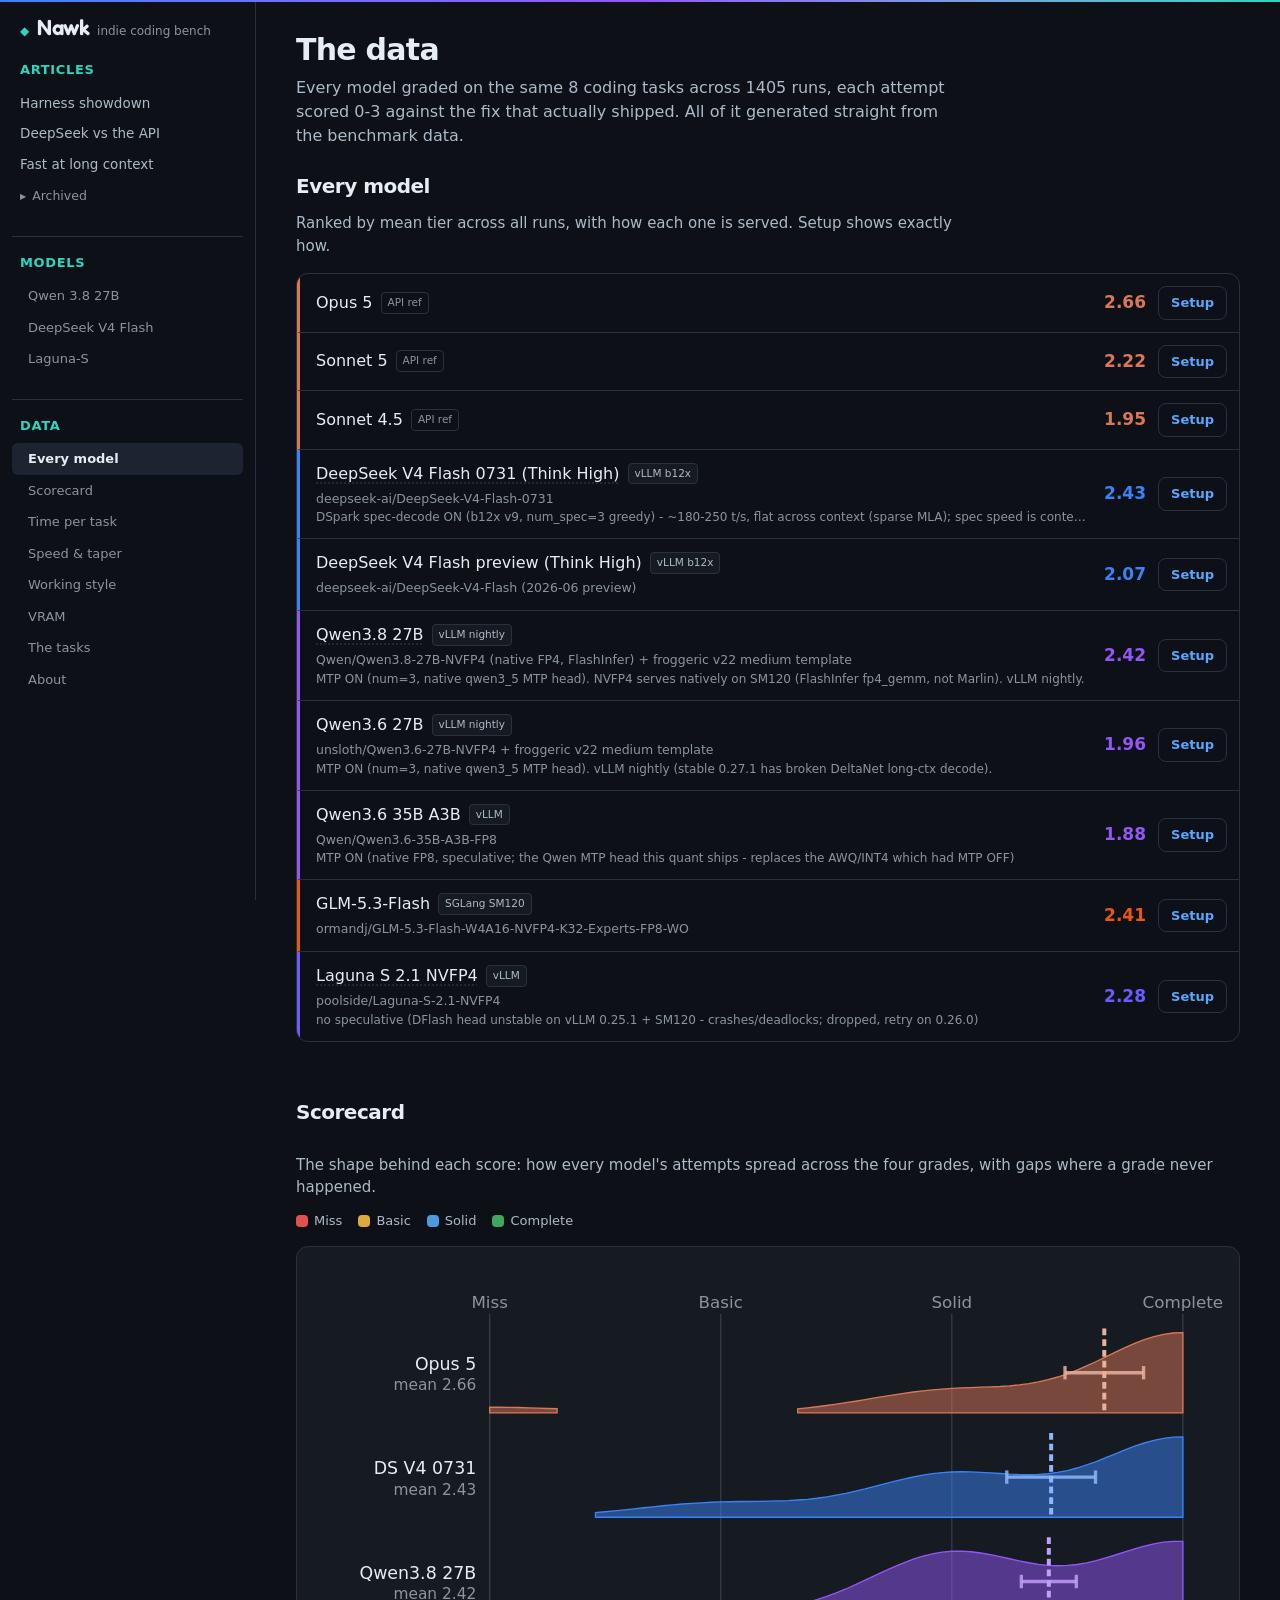
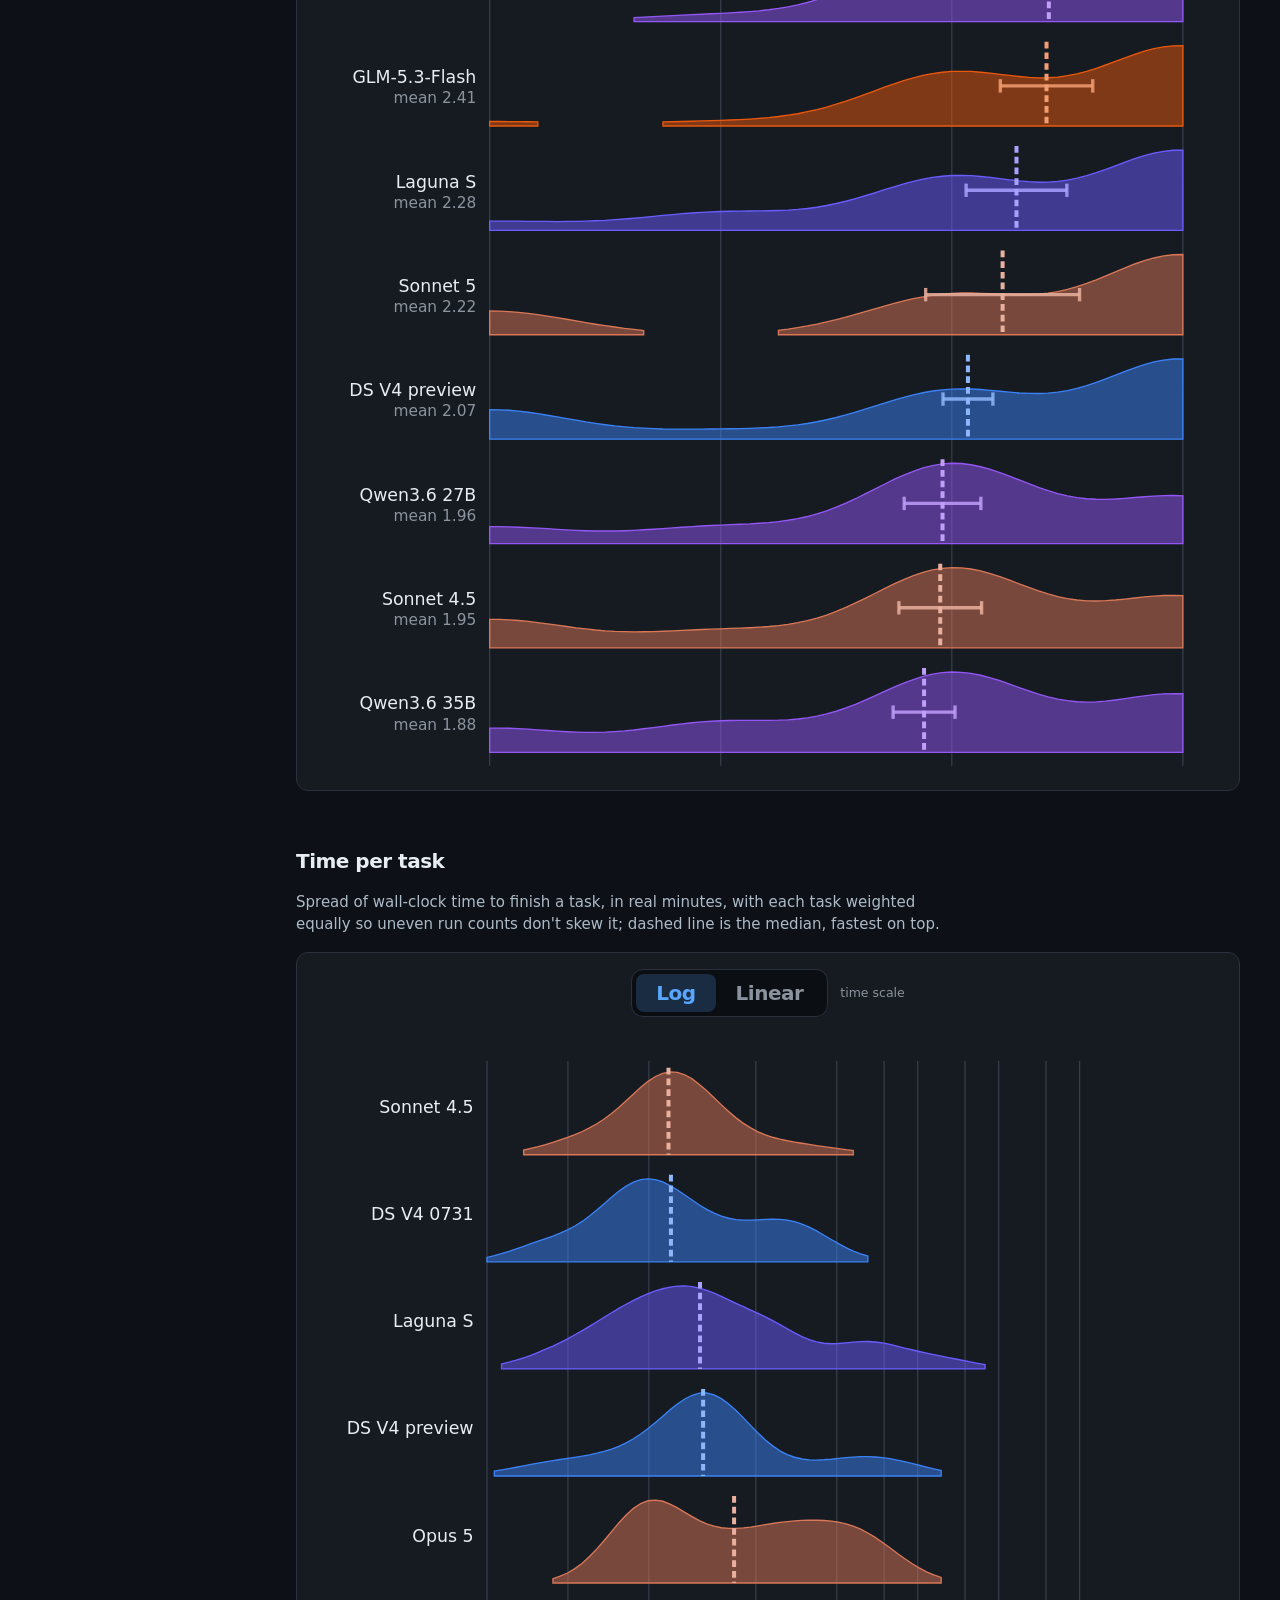
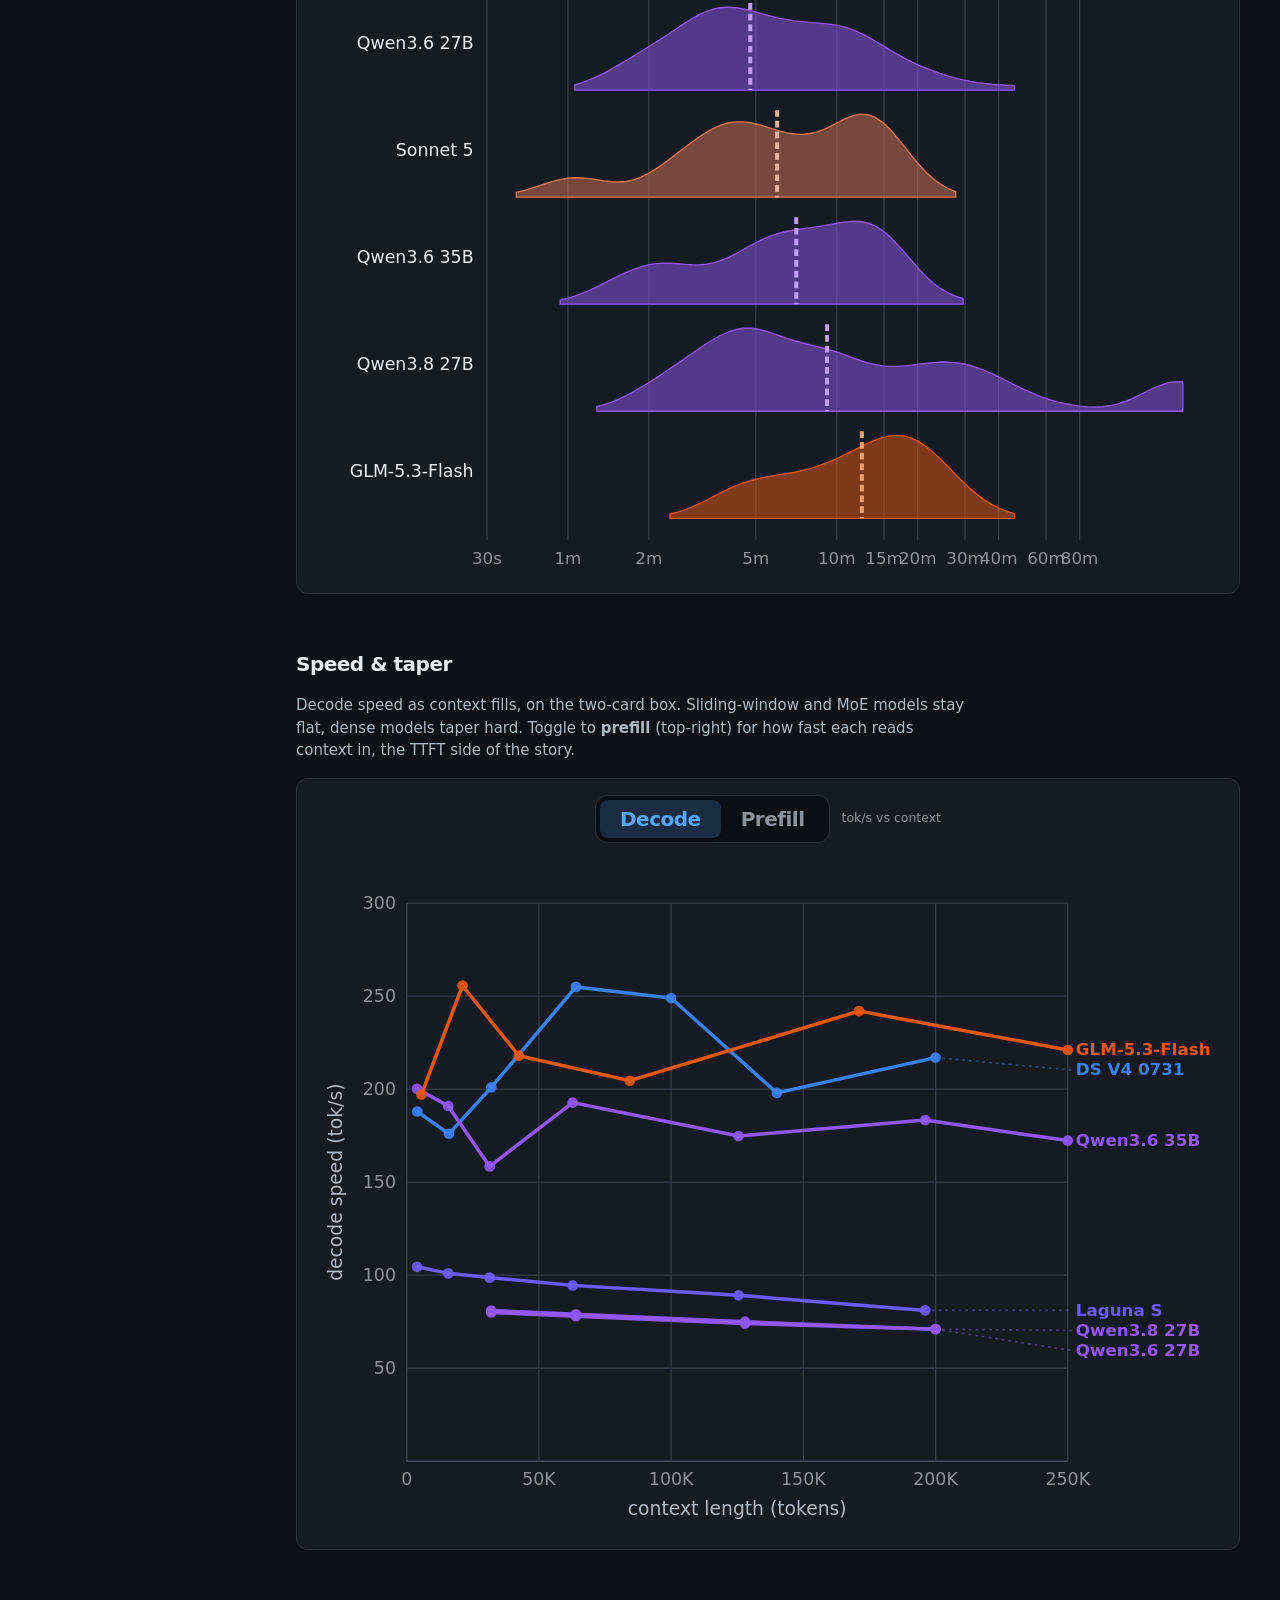
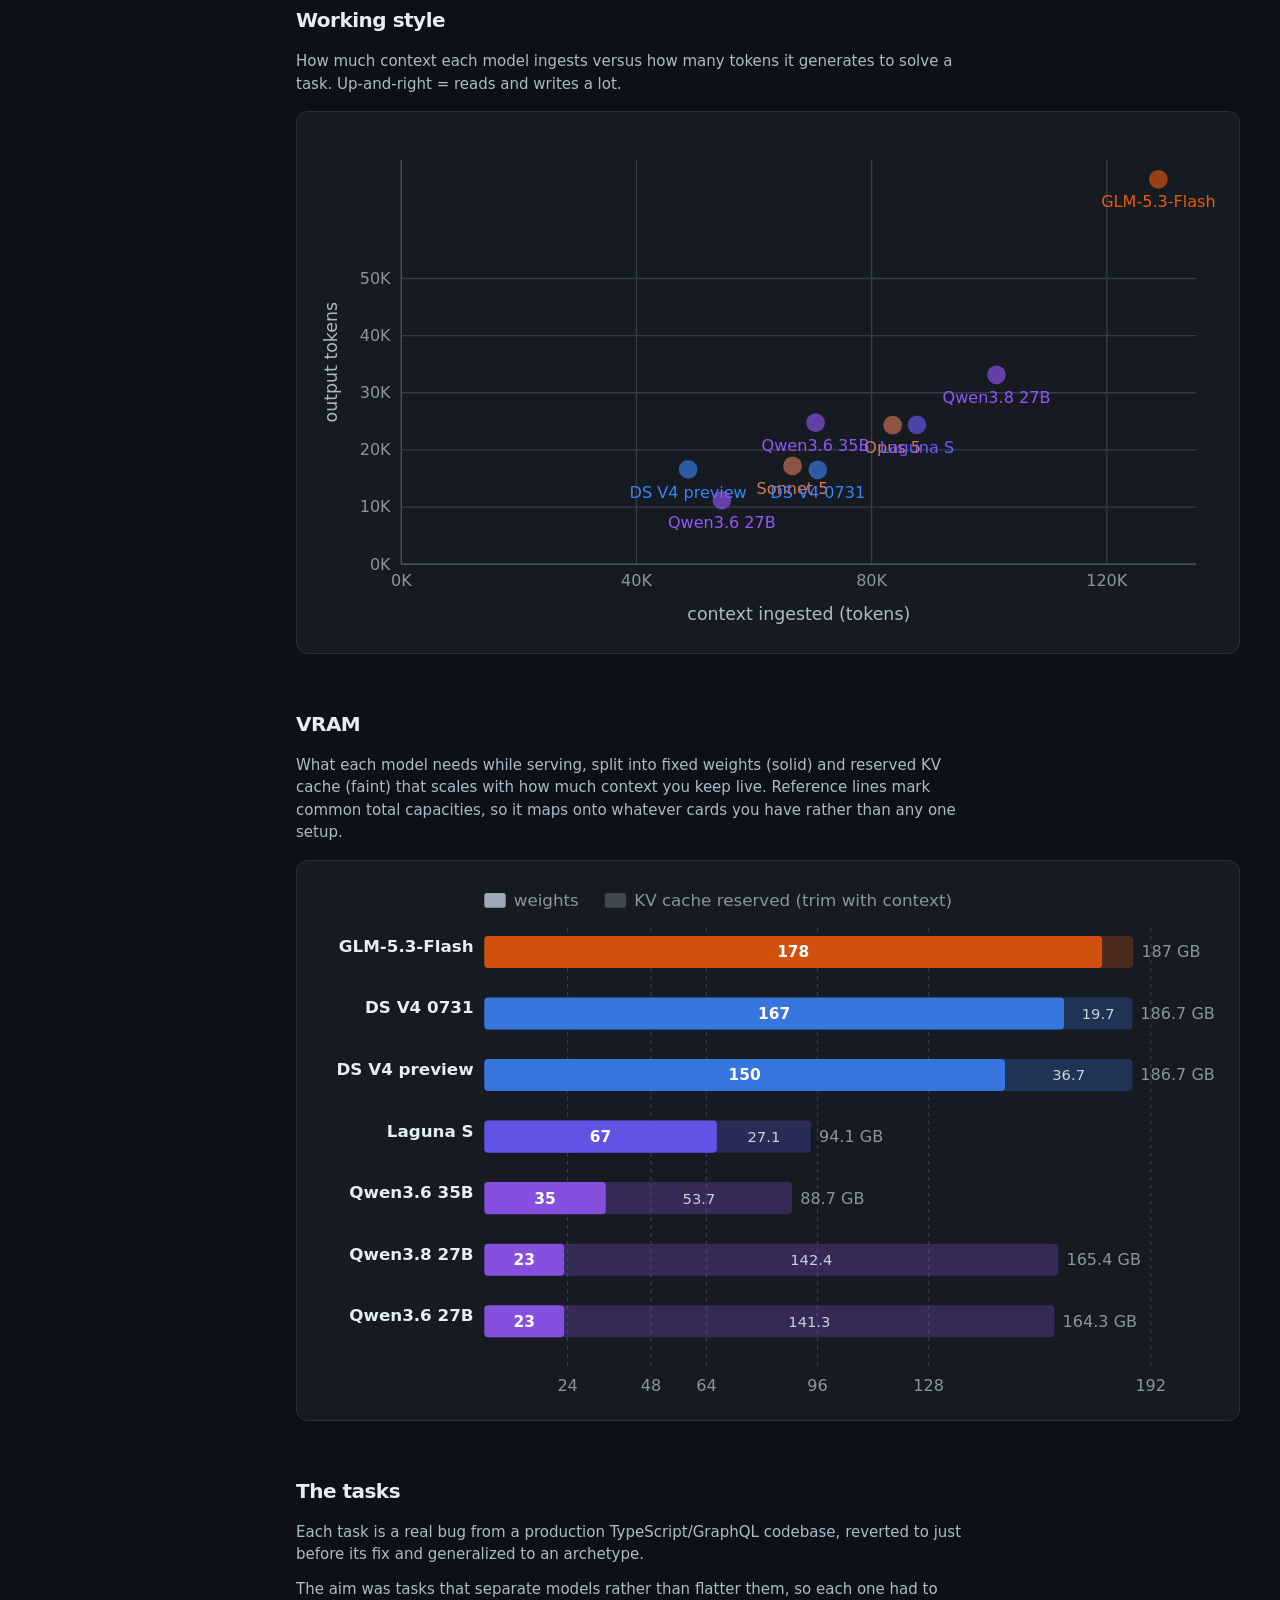
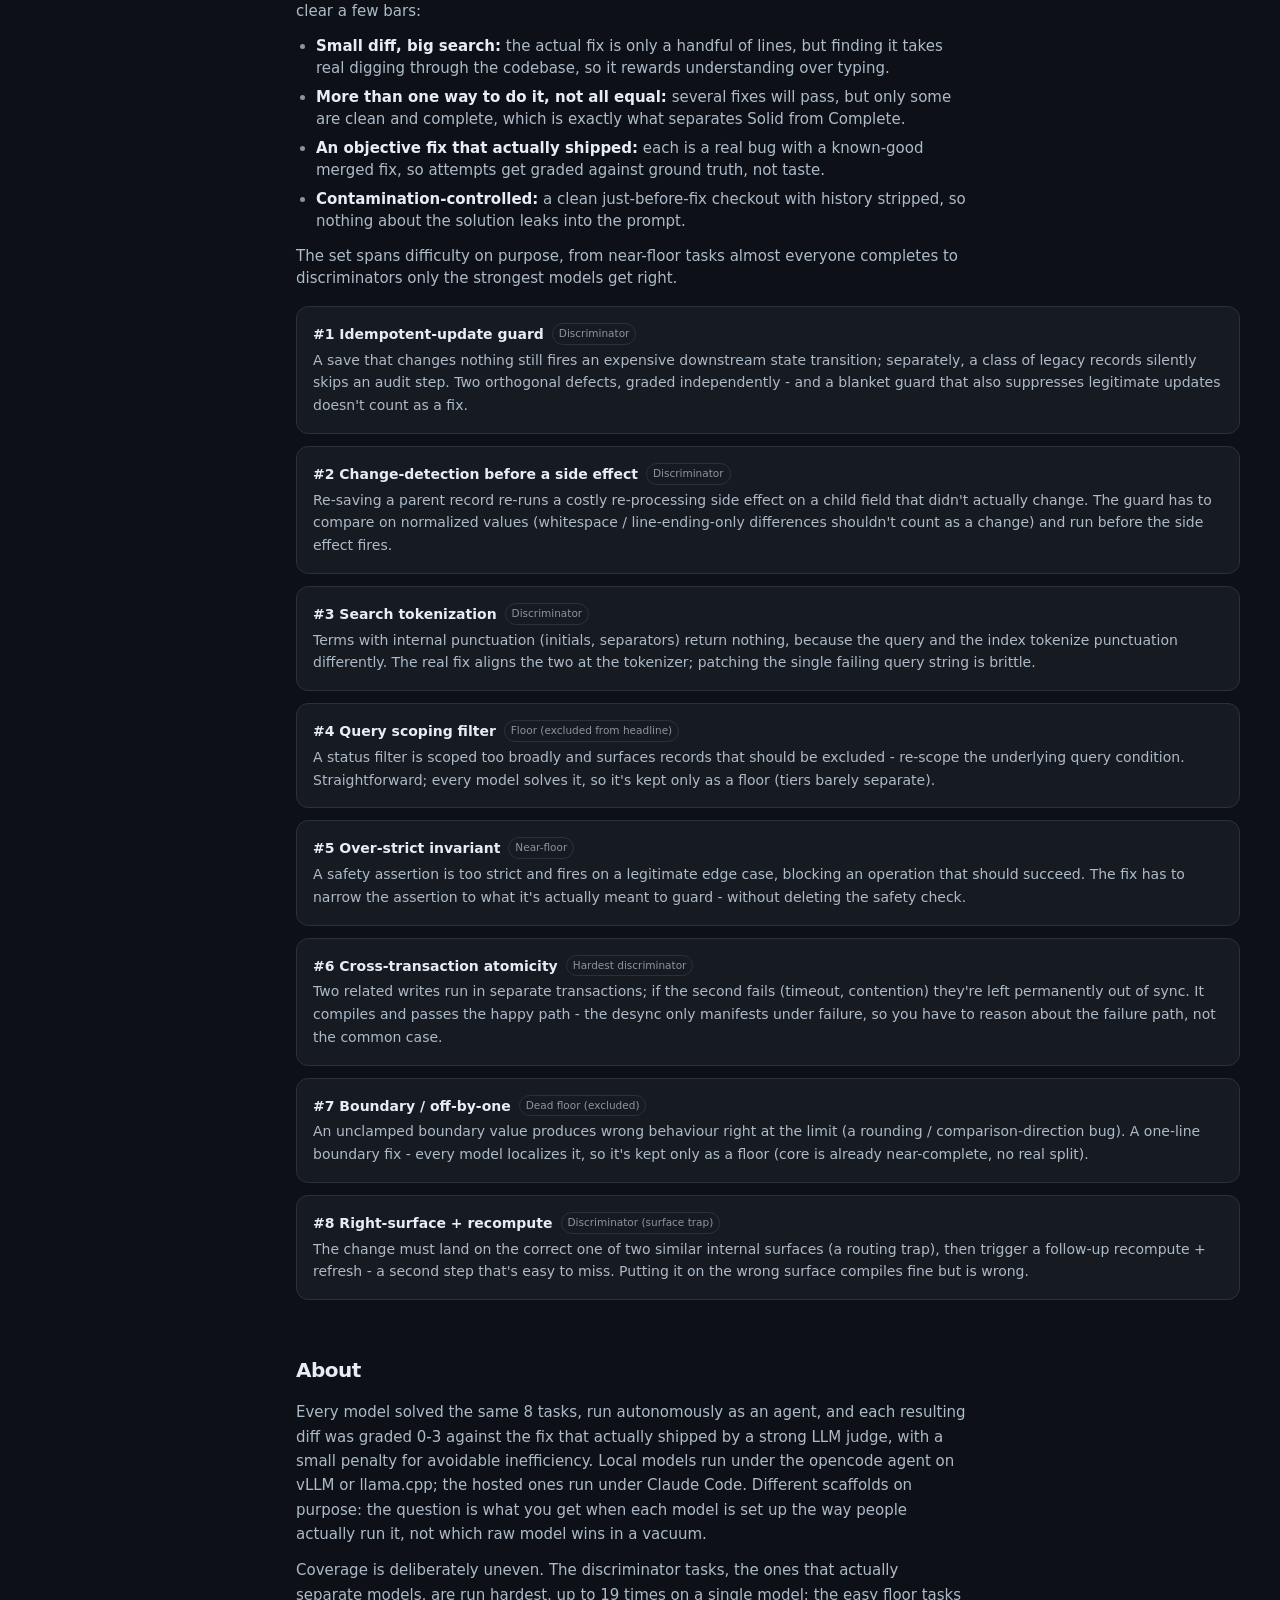
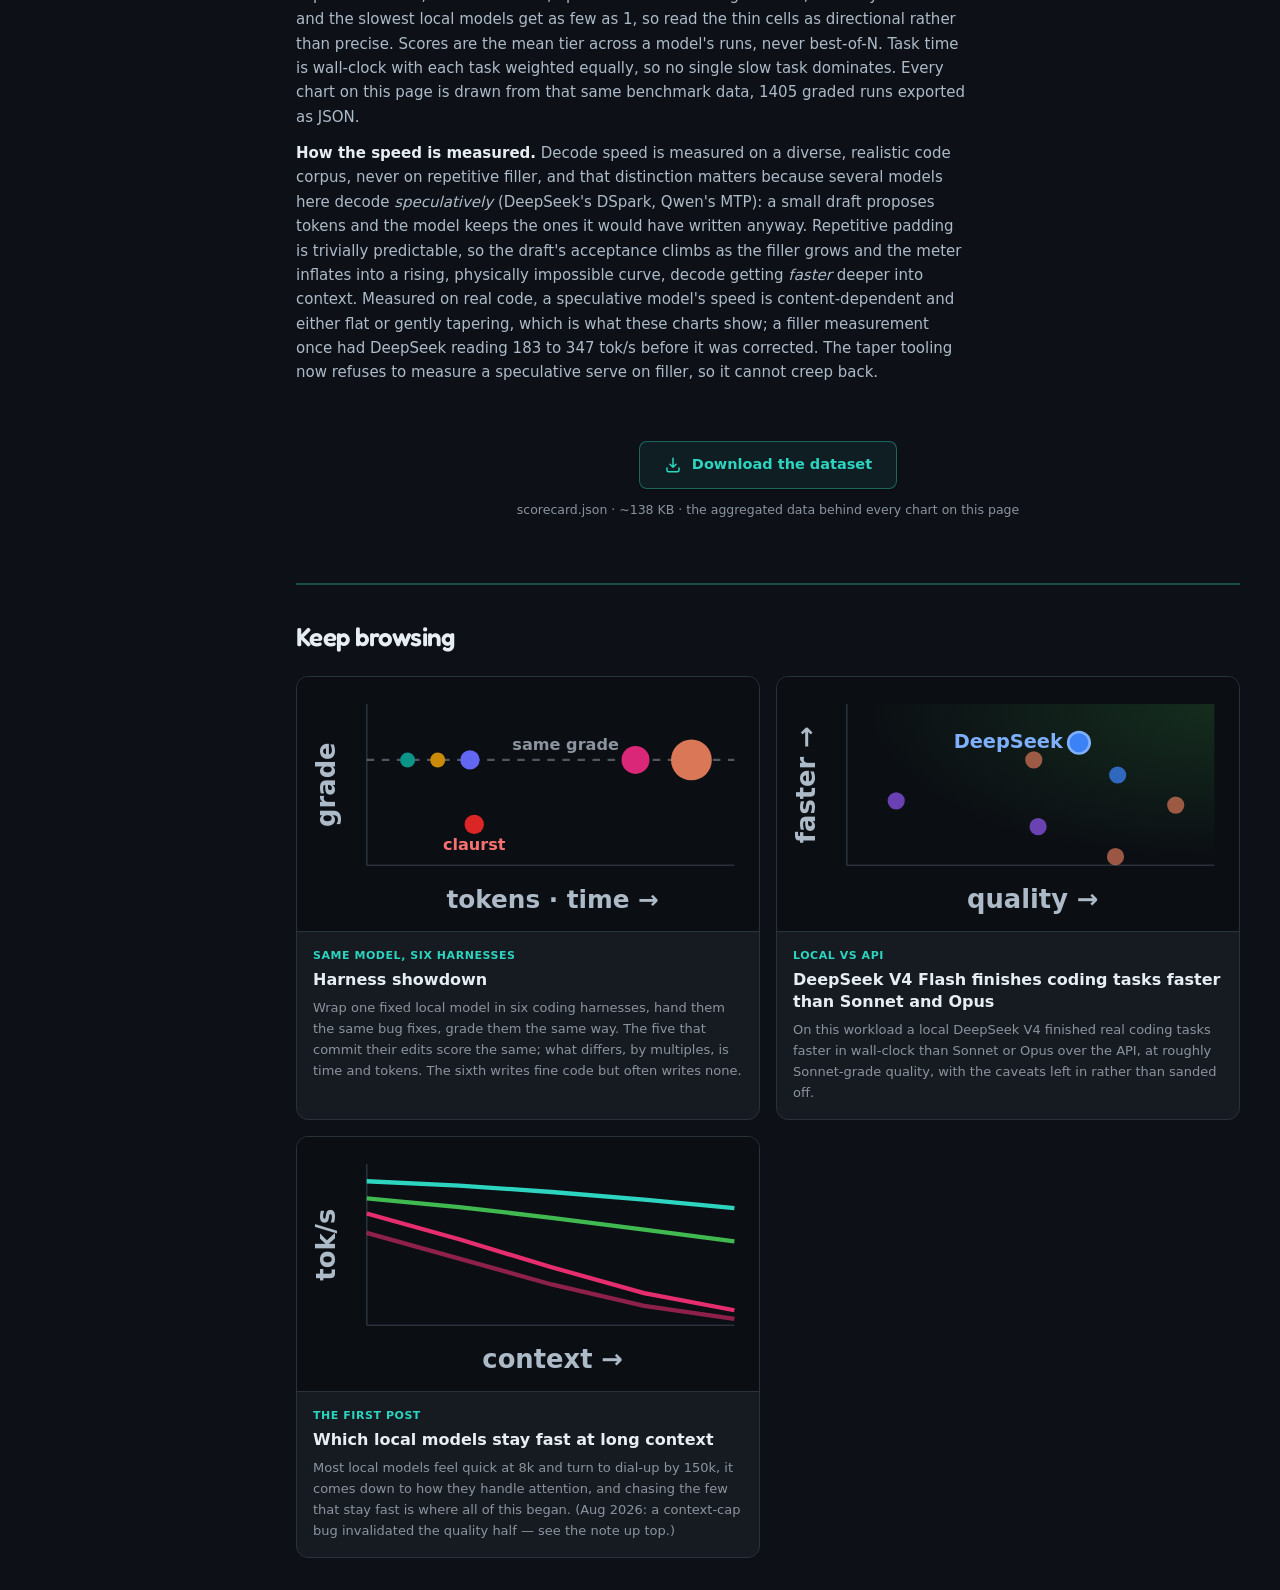
==== commit ee43dba7: "Remove setup-beats-model article, fix Models nav" ====
--- a/data/index.html
+++ b/data/index.html
@@ -11,42 +11,47 @@
 			href="https://fonts.googleapis.com/css2?family=Fredoka:wght@500;600;700&display=swap"
 			rel="stylesheet"
 		/>
-		<link href="../_app/immutable/entry/start.DILcpRKm.js" rel="modulepreload">
-		<link href="../_app/immutable/chunks/CMsnCz9Y.js" rel="modulepreload">
-		<link href="../_app/immutable/chunks/CH7a3g_s.js" rel="modulepreload">
-		<link href="../_app/immutable/chunks/BWutl3lR.js" rel="modulepreload">
-		<link href="../_app/immutable/entry/app.D2h3tw6T.js" rel="modulepreload">
+		<link href="../_app/immutable/entry/start.DOIolPzU.js" rel="modulepreload">
+		<link href="../_app/immutable/chunks/Czok7Xs1.js" rel="modulepreload">
+		<link href="../_app/immutable/chunks/CGDh-eqo.js" rel="modulepreload">
+		<link href="../_app/immutable/chunks/BuFlayix.js" rel="modulepreload">
+		<link href="../_app/immutable/chunks/BRYCOdeH.js" rel="modulepreload">
+		<link href="../_app/immutable/entry/app.C1AkoUK0.js" rel="modulepreload">
 		<link href="../_app/immutable/chunks/DYl5dUZ5.js" rel="modulepreload">
 		<link href="../_app/immutable/chunks/xihTtKlq.js" rel="modulepreload">
-		<link href="../_app/immutable/nodes/0.C84FK_uP.js" rel="modulepreload">
-		<link href="../_app/immutable/chunks/Ca_UGVsz.js" rel="modulepreload">
-		<link href="../_app/immutable/chunks/DlzcoN2F.js" rel="modulepreload">
-		<link href="../_app/immutable/nodes/6.DHBYPTpD.js" rel="modulepreload">
-		<link href="../_app/immutable/chunks/DZVpVaU7.js" rel="modulepreload">
-		<link href="../_app/immutable/chunks/CAde0OMw.js" rel="modulepreload">
-		<link href="../_app/immutable/chunks/fE-FiE93.js" rel="modulepreload">
-		<link href="../_app/immutable/chunks/Bh53UsW8.js" rel="modulepreload">
+		<link href="../_app/immutable/nodes/0.iGG5CUt5.js" rel="modulepreload">
+		<link href="../_app/immutable/chunks/DgyXCWqr.js" rel="modulepreload">
+		<link href="../_app/immutable/chunks/Cnff18jI.js" rel="modulepreload">
+		<link href="../_app/immutable/chunks/CeHFTjX8.js" rel="modulepreload">
+		<link href="../_app/immutable/nodes/7.fw8AZMVM.js" rel="modulepreload">
+		<link href="../_app/immutable/chunks/7vcmureJ.js" rel="modulepreload">
+		<link href="../_app/immutable/chunks/BK9WXglF.js" rel="modulepreload">
+		<link href="../_app/immutable/chunks/CUAKZAYq.js" rel="modulepreload">
+		<link href="../_app/immutable/chunks/BXZHhwDk.js" rel="modulepreload">
+		<link href="../_app/immutable/chunks/Bcayz0SF.js" rel="modulepreload">
+		<link href="../_app/immutable/chunks/C6ibUodc.js" rel="modulepreload">
+		<link href="../_app/immutable/chunks/ClzrDbfN.js" rel="modulepreload">
 		<!--1yre5p1--><!----><title>Nawk - The data</title>
-		<link href="../_app/immutable/assets/0.DXChakfK.css" rel="stylesheet">
+		<link href="../_app/immutable/assets/0.D4KlvYzY.css" rel="stylesheet">
 	</head>
 	<body data-sveltekit-preload-data="hover">
-		<div style="display: contents"><!--[--><!--[0--><!--[--><div class="relative flex"><div class="pointer-events-none fixed inset-x-0 top-0 z-50 h-0.5 bg-gradient-to-r from-[#3B82F6] via-[#9257F5] to-brand"></div> <!--[-1--><!--]--> <aside class="sidebar border-r border-border bg-bg px-3 py-4 svelte-129hoe0"><a href="/" class="mb-5 flex items-baseline gap-2 px-2 text-fg no-underline"><span class="text-xs text-brand">◆</span> <span class="font-display text-[22px] font-semibold leading-none tracking-tight">Nawk</span> <span class="text-[12px] font-normal text-mut">indie coding bench</span></a> <p class="mb-2 mt-1 px-2 text-[13px] font-bold uppercase tracking-wider text-brand">Articles</p> <!--[--><a href="/articles/harness-efficiency-not-quality" class="block rounded-md px-2 py-1.5 text-[13.5px] leading-snug text-fgdim hover:bg-panel hover:text-fg svelte-129hoe0">Efficiency, not quality</a><a href="/articles/local-vs-api" class="block rounded-md px-2 py-1.5 text-[13.5px] leading-snug text-fgdim hover:bg-panel hover:text-fg svelte-129hoe0">DeepSeek vs the API</a><a href="/articles/faster-local-model" class="block rounded-md px-2 py-1.5 text-[13.5px] leading-snug text-fgdim hover:bg-panel hover:text-fg svelte-129hoe0">Fast at long context</a><!--]--> <a href="/data" class="mb-2 mt-6 block border-t border-border px-2 pt-4 text-[13px] font-bold uppercase tracking-wider text-brand hover:text-fg">Data</a> <!--[--><a href="/data#models" class="block rounded-md px-2 py-1.5 pl-4 text-[13px] text-mut hover:bg-panel hover:text-fg svelte-129hoe0">Every model</a><a href="/data#scorecard" class="block rounded-md px-2 py-1.5 pl-4 text-[13px] text-mut hover:bg-panel hover:text-fg svelte-129hoe0">Scorecard</a><a href="/data#time" class="block rounded-md px-2 py-1.5 pl-4 text-[13px] text-mut hover:bg-panel hover:text-fg svelte-129hoe0">Time per task</a><a href="/data#speed" class="block rounded-md px-2 py-1.5 pl-4 text-[13px] text-mut hover:bg-panel hover:text-fg svelte-129hoe0">Speed &amp; taper</a><a href="/data#effort" class="block rounded-md px-2 py-1.5 pl-4 text-[13px] text-mut hover:bg-panel hover:text-fg svelte-129hoe0">Working style</a><a href="/data#vram" class="block rounded-md px-2 py-1.5 pl-4 text-[13px] text-mut hover:bg-panel hover:text-fg svelte-129hoe0">VRAM</a><a href="/data#tasks" class="block rounded-md px-2 py-1.5 pl-4 text-[13px] text-mut hover:bg-panel hover:text-fg svelte-129hoe0">The tasks</a><a href="/data#about" class="block rounded-md px-2 py-1.5 pl-4 text-[13px] text-mut hover:bg-panel hover:text-fg svelte-129hoe0">About</a><!--]--></aside><!----> <div class="flex min-h-screen min-w-0 flex-1 flex-col"><div class="sticky top-0 z-20 flex items-center gap-3 border-b border-border bg-bg/90 px-4 py-3 backdrop-blur md:hidden"><button aria-label="Open menu" class="flex flex-col gap-1 rounded-lg p-1.5 hover:bg-panel"><span class="h-0.5 w-5 rounded bg-fgdim"></span> <span class="h-0.5 w-5 rounded bg-fgdim"></span> <span class="h-0.5 w-5 rounded bg-fgdim"></span></button> <a href="/" class="flex items-baseline gap-1.5 text-sm font-bold tracking-tight text-fg no-underline"><span class="text-[10px] text-brand">◆</span>Nawk</a></div> <main class="mx-auto w-full max-w-5xl flex-1 px-4 py-8 md:px-10"><!--[--><h1 class="mb-2 text-3xl font-bold tracking-tight">The data</h1> <p class="mb-6 max-w-2xl text-fgdim">Every model graded on the same 8 coding tasks across 1030 runs, each attempt
-	scored 0-3 against the fix that actually shipped. All of it generated straight from the benchmark data.</p> <!--[0--><div class="mb-10 flex flex-wrap items-center gap-x-3 gap-y-1.5 rounded-xl border border-border bg-panel/50 px-4 py-3"><span class="text-[13.5px] text-fgdim">Experimentally post-trained models <span class="text-mut">(community &amp; RL fine-tunes)</span></span> <button type="button" aria-pressed="false" class="ml-auto rounded-lg border px-3 py-1 text-[13px] font-semibold transition-colors border-border text-fgdim hover:border-acc/60 hover:text-fg">Hidden</button></div><!--]--> <section id="models" class="mb-14 scroll-mt-6"><h2 class="mb-3 text-xl font-semibold tracking-tight">Every model</h2> <p class="mb-4 max-w-2xl text-[15px] text-fgdim">Ranked by mean tier across all runs, with how each one is served. Setup shows exactly how.</p> <div class="divide-y divide-border overflow-hidden rounded-xl border border-border"><!--[--><div class="flex items-center gap-3 border-l-[3px] py-3 pl-4 pr-3 hover:bg-panel/50" style="border-left-color:#D97757"><div class="min-w-0 flex-1"><div class="flex flex-wrap items-center gap-x-2 gap-y-1"><span class="font-medium text-fg">Opus 4.8</span> <!--[0--><span class="shrink-0 rounded border border-border px-1.5 py-0.5 text-[10.5px] font-medium text-mut">API ref</span><!--]--></div> <!--[-1--><!--]--></div> <div class="shrink-0 text-[17px] font-semibold tabular-nums" style="color:#D97757">2.51</div> <button type="button" class="shrink-0 rounded-lg border border-border px-3 py-1.5 text-[13px] font-semibold text-acc transition-colors hover:border-acc hover:bg-acc/10">Setup</button></div><div class="flex items-center gap-3 border-l-[3px] py-3 pl-4 pr-3 hover:bg-panel/50" style="border-left-color:#D97757"><div class="min-w-0 flex-1"><div class="flex flex-wrap items-center gap-x-2 gap-y-1"><span class="font-medium text-fg">Sonnet 5</span> <!--[0--><span class="shrink-0 rounded border border-border px-1.5 py-0.5 text-[10.5px] font-medium text-mut">API ref</span><!--]--></div> <!--[-1--><!--]--></div> <div class="shrink-0 text-[17px] font-semibold tabular-nums" style="color:#D97757">2.22</div> <button type="button" class="shrink-0 rounded-lg border border-border px-3 py-1.5 text-[13px] font-semibold text-acc transition-colors hover:border-acc hover:bg-acc/10">Setup</button></div><div class="flex items-center gap-3 border-l-[3px] py-3 pl-4 pr-3 hover:bg-panel/50" style="border-left-color:#D97757"><div class="min-w-0 flex-1"><div class="flex flex-wrap items-center gap-x-2 gap-y-1"><span class="font-medium text-fg">Sonnet 4.5</span> <!--[0--><span class="shrink-0 rounded border border-border px-1.5 py-0.5 text-[10.5px] font-medium text-mut">API ref</span><!--]--></div> <!--[-1--><!--]--></div> <div class="shrink-0 text-[17px] font-semibold tabular-nums" style="color:#D97757">1.97</div> <button type="button" class="shrink-0 rounded-lg border border-border px-3 py-1.5 text-[13px] font-semibold text-acc transition-colors hover:border-acc hover:bg-acc/10">Setup</button></div><div class="flex items-center gap-3 border-l-[3px] py-3 pl-4 pr-3 hover:bg-panel/50" style="border-left-color:#3B82F6"><div class="min-w-0 flex-1"><div class="flex flex-wrap items-center gap-x-2 gap-y-1"><span class="font-medium text-fg">DeepSeek V4 Flash 0731 (Think-High)</span> <!--[-1--><span class="shrink-0 rounded border border-border bg-panel px-1.5 py-0.5 text-[10.5px] font-medium text-fgdim">vLLM b12x</span><!--]--></div> <!--[0--><div class="mt-1 truncate text-[12.5px] text-mut">deepseek-ai/DeepSeek-V4-Flash-0731</div> <!--[0--><div class="truncate text-[12px] text-mut">MTP OFF (b12x no-spec; 0731's re-trained MTP head not yet loadable by the fork - decode ~114 vs ~170 t/s w/ MTP on the preview)</div><!--]--><!--]--></div> <div class="shrink-0 text-[17px] font-semibold tabular-nums" style="color:#3B82F6">2.35</div> <button type="button" class="shrink-0 rounded-lg border border-border px-3 py-1.5 text-[13px] font-semibold text-acc transition-colors hover:border-acc hover:bg-acc/10">Setup</button></div><div class="flex items-center gap-3 border-l-[3px] py-3 pl-4 pr-3 hover:bg-panel/50" style="border-left-color:#3B82F6"><div class="min-w-0 flex-1"><div class="flex flex-wrap items-center gap-x-2 gap-y-1"><span class="font-medium text-fg">DeepSeek V4 Flash (Think-Max)</span> <!--[-1--><span class="shrink-0 rounded border border-border bg-panel px-1.5 py-0.5 text-[10.5px] font-medium text-fgdim">vLLM b12x</span><!--]--></div> <!--[0--><div class="mt-1 truncate text-[12.5px] text-mut">deepseek-ai/DeepSeek-V4-Flash</div> <!--[0--><div class="truncate text-[12px] text-mut">MTP=1 ON (speculative)</div><!--]--><!--]--></div> <div class="shrink-0 text-[17px] font-semibold tabular-nums" style="color:#3B82F6">2.21</div> <button type="button" class="shrink-0 rounded-lg border border-border px-3 py-1.5 text-[13px] font-semibold text-acc transition-colors hover:border-acc hover:bg-acc/10">Setup</button></div><div class="flex items-center gap-3 border-l-[3px] py-3 pl-4 pr-3 hover:bg-panel/50" style="border-left-color:#3B82F6"><div class="min-w-0 flex-1"><div class="flex flex-wrap items-center gap-x-2 gap-y-1"><span class="font-medium text-fg">DeepSeek V4 Flash (Think-High)</span> <!--[-1--><span class="shrink-0 rounded border border-border bg-panel px-1.5 py-0.5 text-[10.5px] font-medium text-fgdim">vLLM b12x</span><!--]--></div> <!--[0--><div class="mt-1 truncate text-[12.5px] text-mut">deepseek-ai/DeepSeek-V4-Flash</div> <!--[0--><div class="truncate text-[12px] text-mut">MTP=1 ON (speculative, b12x)</div><!--]--><!--]--></div> <div class="shrink-0 text-[17px] font-semibold tabular-nums" style="color:#3B82F6">1.99</div> <button type="button" class="shrink-0 rounded-lg border border-border px-3 py-1.5 text-[13px] font-semibold text-acc transition-colors hover:border-acc hover:bg-acc/10">Setup</button></div><div class="flex items-center gap-3 border-l-[3px] py-3 pl-4 pr-3 hover:bg-panel/50" style="border-left-color:#8b949e"><div class="min-w-0 flex-1"><div class="flex flex-wrap items-center gap-x-2 gap-y-1"><span class="font-medium text-fg">Laguna-S-2.1 NVFP4 (thinking)</span> <!--[-1--><span class="shrink-0 rounded border border-border bg-panel px-1.5 py-0.5 text-[10.5px] font-medium text-fgdim">vLLM</span><!--]--></div> <!--[0--><div class="mt-1 truncate text-[12.5px] text-mut">poolside/Laguna-S-2.1-NVFP4</div> <!--[0--><div class="truncate text-[12px] text-mut">no speculative (DFlash head unstable on vLLM 0.25.1 + SM120 - crashes/deadlocks; dropped, retry on 0.26.0)</div><!--]--><!--]--></div> <div class="shrink-0 text-[17px] font-semibold tabular-nums" style="color:#8b949e">2.28</div> <button type="button" class="shrink-0 rounded-lg border border-border px-3 py-1.5 text-[13px] font-semibold text-acc transition-colors hover:border-acc hover:bg-acc/10">Setup</button></div><div class="flex items-center gap-3 border-l-[3px] py-3 pl-4 pr-3 hover:bg-panel/50" style="border-left-color:#8b949e"><div class="min-w-0 flex-1"><div class="flex flex-wrap items-center gap-x-2 gap-y-1"><span class="font-medium text-fg">Inkling-Small IQ4_XS (276B-A12B)</span> <!--[-1--><span class="shrink-0 rounded border border-border bg-panel px-1.5 py-0.5 text-[10.5px] font-medium text-fgdim">llama.cpp</span><!--]--></div> <!--[0--><div class="mt-1 truncate text-[12.5px] text-mut">unsloth/Inkling-Small-GGUF (UD-IQ4_XS)</div> <!--[0--><div class="truncate text-[12px] text-mut">no speculative (llama.cpp add-inkling branch, danielhanchen; HDD-mmap load, decode VRAM-resident)</div><!--]--><!--]--></div> <div class="shrink-0 text-[17px] font-semibold tabular-nums" style="color:#8b949e">2.14</div> <button type="button" class="shrink-0 rounded-lg border border-border px-3 py-1.5 text-[13px] font-semibold text-acc transition-colors hover:border-acc hover:bg-acc/10">Setup</button></div><div class="flex items-center gap-3 border-l-[3px] py-3 pl-4 pr-3 hover:bg-panel/50" style="border-left-color:#8b949e"><div class="min-w-0 flex-1"><div class="flex flex-wrap items-center gap-x-2 gap-y-1"><span class="font-medium text-fg">Qwen3.6-27B Q4 (prelim n=3)</span> <!--[-1--><span class="shrink-0 rounded border border-border bg-panel px-1.5 py-0.5 text-[10.5px] font-medium text-fgdim">llama.cpp</span><!--]--></div> <!--[0--><div class="mt-1 truncate text-[12.5px] text-mut">unsloth/Qwen3.6-27B-GGUF (IQ4_XS)</div> <!--[0--><div class="truncate text-[12px] text-mut">no speculative (llama.cpp)</div><!--]--><!--]--></div> <div class="shrink-0 text-[17px] font-semibold tabular-nums" style="color:#8b949e">1.78</div> <button type="button" class="shrink-0 rounded-lg border border-border px-3 py-1.5 text-[13px] font-semibold text-acc transition-colors hover:border-acc hover:bg-acc/10">Setup</button></div><div class="flex items-center gap-3 border-l-[3px] py-3 pl-4 pr-3 hover:bg-panel/50" style="border-left-color:#00B8FF"><div class="min-w-0 flex-1"><div class="flex flex-wrap items-center gap-x-2 gap-y-1"><span class="font-medium text-fg">Hunyuan HY3 (295B-A21B)</span> <!--[-1--><span class="shrink-0 rounded border border-border bg-panel px-1.5 py-0.5 text-[10.5px] font-medium text-fgdim">llama.cpp</span><!--]--></div> <!--[0--><div class="mt-1 truncate text-[12.5px] text-mut">tencent/Hy3 (unsloth IQ4-UD GGUF)</div> <!--[0--><div class="truncate text-[12px] text-mut">no speculative in this run (MTP/NEXTN head present in GGUF; llama.cpp PR#25395 adds --spec-type draft-mtp, +~12%)</div><!--]--><!--]--></div> <div class="shrink-0 text-[17px] font-semibold tabular-nums" style="color:#00B8FF">2.00</div> <button type="button" class="shrink-0 rounded-lg border border-border px-3 py-1.5 text-[13px] font-semibold text-acc transition-colors hover:border-acc hover:bg-acc/10">Setup</button></div><div class="flex items-center gap-3 border-l-[3px] py-3 pl-4 pr-3 hover:bg-panel/50" style="border-left-color:#9257F5"><div class="min-w-0 flex-1"><div class="flex flex-wrap items-center gap-x-2 gap-y-1"><span class="font-medium text-fg">Qwen3.6-27B INT4</span> <!--[-1--><span class="shrink-0 rounded border border-border bg-panel px-1.5 py-0.5 text-[10.5px] font-medium text-fgdim">vLLM</span><!--]--></div> <!--[0--><div class="mt-1 truncate text-[12.5px] text-mut">Lorbus/Qwen3.6-27B-int4-AutoRound</div> <!--[0--><div class="truncate text-[12px] text-mut">MTP OFF (needs vLLM nightly)</div><!--]--><!--]--></div> <div class="shrink-0 text-[17px] font-semibold tabular-nums" style="color:#9257F5">1.88</div> <button type="button" class="shrink-0 rounded-lg border border-border px-3 py-1.5 text-[13px] font-semibold text-acc transition-colors hover:border-acc hover:bg-acc/10">Setup</button></div><div class="flex items-center gap-3 border-l-[3px] py-3 pl-4 pr-3 hover:bg-panel/50" style="border-left-color:#9257F5"><div class="min-w-0 flex-1"><div class="flex flex-wrap items-center gap-x-2 gap-y-1"><span class="font-medium text-fg">Qwen3.6-35B-A3B AWQ</span> <!--[-1--><span class="shrink-0 rounded border border-border bg-panel px-1.5 py-0.5 text-[10.5px] font-medium text-fgdim">vLLM</span><!--]--></div> <!--[0--><div class="mt-1 truncate text-[12.5px] text-mut">QuantTrio/Qwen3.6-35B-A3B-AWQ</div> <!--[0--><div class="truncate text-[12px] text-mut">MTP OFF</div><!--]--><!--]--></div> <div class="shrink-0 text-[17px] font-semibold tabular-nums" style="color:#9257F5">1.55</div> <button type="button" class="shrink-0 rounded-lg border border-border px-3 py-1.5 text-[13px] font-semibold text-acc transition-colors hover:border-acc hover:bg-acc/10">Setup</button></div><div class="flex items-center gap-3 border-l-[3px] py-3 pl-4 pr-3 hover:bg-panel/50" style="border-left-color:#2DD4BF"><div class="min-w-0 flex-1"><div class="flex flex-wrap items-center gap-x-2 gap-y-1"><span class="font-medium text-fg">MiMo-V2.5</span> <!--[-1--><span class="shrink-0 rounded border border-border bg-panel px-1.5 py-0.5 text-[10.5px] font-medium text-fgdim">llama.cpp</span><!--]--></div> <!--[0--><div class="mt-1 truncate text-[12.5px] text-mut">unsloth/MiMo-V2.5-GGUF (UD-IQ4_XS)</div> <!--[0--><div class="truncate text-[12px] text-mut">no speculative (llama.cpp)</div><!--]--><!--]--></div> <div class="shrink-0 text-[17px] font-semibold tabular-nums" style="color:#2DD4BF">1.23</div> <button type="button" class="shrink-0 rounded-lg border border-border px-3 py-1.5 text-[13px] font-semibold text-acc transition-colors hover:border-acc hover:bg-acc/10">Setup</button></div><!--]--></div></section> <section id="scorecard" class="mb-14 scroll-mt-6"><h2 class="mb-3 text-xl font-semibold tracking-tight">Scorecard</h2> <p class="mb-3 mt-7 text-[15px] text-fgdim">The shape behind each score: how every model's attempts spread across the four grades, with gaps where a grade never happened.</p> <div class="mb-4 flex flex-wrap gap-4 text-[13px] text-fgdim"><!--[--><span class="inline-flex items-center gap-1.5"><span class="inline-block h-3 w-3 rounded-sm" style="background:#E05252"></span>Miss</span><span class="inline-flex items-center gap-1.5"><span class="inline-block h-3 w-3 rounded-sm" style="background:#E0A93C"></span>Basic</span><span class="inline-flex items-center gap-1.5"><span class="inline-block h-3 w-3 rounded-sm" style="background:#4C9BE0"></span>Solid</span><span class="inline-flex items-center gap-1.5"><span class="inline-block h-3 w-3 rounded-sm" style="background:#3FA85F"></span>Complete</span><!--]--></div> <div class="rounded-xl border border-border bg-panel p-4"><div class="relative"><svg viewBox="0 0 680 1064" class="w-full" role="img" aria-label="quality distribution across grades"><!--[--><line x1="132" y1="38" x2="132" y2="1058" stroke="#333c48"></line><text x="132" y="34" fill="#8b949e" font-size="12.5" text-anchor="middle">Miss</text><line x1="304.66666666666663" y1="38" x2="304.66666666666663" y2="1058" stroke="#333c48"></line><text x="304.66666666666663" y="34" fill="#8b949e" font-size="12.5" text-anchor="middle">Basic</text><line x1="477.3333333333333" y1="38" x2="477.3333333333333" y2="1058" stroke="#333c48"></line><text x="477.3333333333333" y="34" fill="#8b949e" font-size="12.5" text-anchor="middle">Solid</text><line x1="650" y1="38" x2="650" y2="1058" stroke="#333c48"></line><text x="650" y="34" fill="#8b949e" font-size="12.5" text-anchor="middle">Complete</text><!--]--><!--[--><!--[--><path d="M132.0,112.0 L132.0,103.5 L139.2,103.5 L146.4,103.7 L153.6,104.0 L160.8,104.3 L168.0,104.8 L175.2,105.3 L182.4,105.9 L189.6,106.4 L196.8,107.0 L203.9,107.6 L211.1,108.2 L218.3,108.7 L218.3,112.0 Z" fill="#D97757" fill-opacity="0.5" stroke="#D97757" stroke-width="1" class="cursor-pointer" role="button" tabindex="0" aria-label="Opus 4.8"></path><path d="M376.6,112.0 L376.6,108.5 L383.8,107.9 L391.0,107.1 L398.2,106.3 L405.4,105.4 L412.6,104.5 L419.8,103.6 L427.0,102.7 L434.2,101.8 L441.4,101.0 L448.6,100.2 L455.8,99.5 L462.9,98.9 L470.1,98.4 L477.3,97.9 L484.5,97.6 L491.7,97.2 L498.9,96.8 L506.1,96.4 L513.3,95.9 L520.5,95.1 L527.7,94.2 L534.9,92.9 L542.1,91.3 L549.3,89.4 L556.5,87.1 L563.7,84.4 L570.9,81.3 L578.1,78.0 L585.3,74.4 L592.4,70.8 L599.6,67.1 L606.8,63.6 L614.0,60.3 L621.2,57.5 L628.4,55.1 L635.6,53.3 L642.8,52.3 L650.0,52.0 L650.0,112.0 Z" fill="#D97757" fill-opacity="0.5" stroke="#D97757" stroke-width="1" class="cursor-pointer" role="button" tabindex="0" aria-label="Opus 4.8"></path><!--]--><line x1="565.3933333333332" y1="49" x2="565.3933333333332" y2="112" stroke="#D97757" stroke-width="3" stroke-dasharray="5 3" class="pointer-events-none"></line><text x="122" y="80" fill="#e6edf3" font-size="13" text-anchor="end" class="pointer-events-none">Opus 4.8</text><text x="122" y="95" fill="#8b949e" font-size="11.5" text-anchor="end" class="pointer-events-none">mean 2.51</text><!--[--><path d="M132.0,190.0 L132.0,181.8 L139.2,181.8 L146.4,181.9 L153.6,182.1 L160.8,182.4 L168.0,182.7 L175.2,183.0 L182.4,183.4 L189.6,183.8 L196.8,184.1 L203.9,184.4 L211.1,184.7 L218.3,184.9 L225.5,185.0 L232.7,185.0 L239.9,185.0 L247.1,185.0 L254.3,184.9 L261.5,184.8 L268.7,184.6 L275.9,184.4 L283.1,184.3 L290.3,184.1 L297.5,184.0 L304.7,183.8 L311.9,183.7 L319.1,183.5 L326.3,183.3 L333.4,183.1 L340.6,182.8 L347.8,182.3 L355.0,181.8 L362.2,181.1 L369.4,180.3 L376.6,179.2 L383.8,178.0 L391.0,176.6 L398.2,175.0 L405.4,173.3 L412.6,171.5 L419.8,169.6 L427.0,167.7 L434.2,165.9 L441.4,164.2 L448.6,162.6 L455.8,161.3 L462.9,160.2 L470.1,159.5 L477.3,158.9 L484.5,158.7 L491.7,158.7 L498.9,158.9 L506.1,159.2 L513.3,159.6 L520.5,159.9 L527.7,160.0 L534.9,160.0 L542.1,159.6 L549.3,158.8 L556.5,157.7 L563.7,156.1 L570.9,154.0 L578.1,151.6 L585.3,148.9 L592.4,146.0 L599.6,143.0 L606.8,140.0 L614.0,137.1 L621.2,134.6 L628.4,132.6 L635.6,131.0 L642.8,130.2 L650.0,130.0 L650.0,190.0 Z" fill="#3B82F6" fill-opacity="0.5" stroke="#3B82F6" stroke-width="1" class="cursor-pointer" role="button" tabindex="0" aria-label="DS V4 0731"></path><!--]--><line x1="537.7666666666667" y1="127" x2="537.7666666666667" y2="190" stroke="#3B82F6" stroke-width="3" stroke-dasharray="5 3" class="pointer-events-none"></line><text x="122" y="158" fill="#e6edf3" font-size="13" text-anchor="end" class="pointer-events-none">DS V4 0731</text><text x="122" y="173" fill="#8b949e" font-size="11.5" text-anchor="end" class="pointer-events-none">mean 2.35</text><!--[--><path d="M132.0,268.0 L132.0,261.1 L139.2,261.1 L146.4,261.1 L153.6,261.1 L160.8,261.2 L168.0,261.3 L175.2,261.3 L182.4,261.4 L189.6,261.3 L196.8,261.3 L203.9,261.1 L211.1,260.8 L218.3,260.5 L225.5,260.0 L232.7,259.5 L239.9,258.9 L247.1,258.2 L254.3,257.5 L261.5,256.8 L268.7,256.2 L275.9,255.5 L283.1,255.0 L290.3,254.5 L297.5,254.1 L304.7,253.9 L311.9,253.7 L319.1,253.6 L326.3,253.5 L333.4,253.4 L340.6,253.3 L347.8,253.1 L355.0,252.8 L362.2,252.3 L369.4,251.6 L376.6,250.7 L383.8,249.4 L391.0,247.9 L398.2,246.2 L405.4,244.2 L412.6,242.1 L419.8,239.9 L427.0,237.6 L434.2,235.4 L441.4,233.3 L448.6,231.4 L455.8,229.7 L462.9,228.4 L470.1,227.5 L477.3,227.0 L484.5,226.9 L491.7,227.1 L498.9,227.7 L506.1,228.4 L513.3,229.3 L520.5,230.2 L527.7,231.0 L534.9,231.6 L542.1,232.0 L549.3,231.9 L556.5,231.4 L563.7,230.4 L570.9,229.0 L578.1,227.1 L585.3,224.9 L592.4,222.4 L599.6,219.7 L606.8,217.0 L614.0,214.4 L621.2,212.1 L628.4,210.2 L635.6,208.9 L642.8,208.1 L650.0,208.0 L650.0,268.0 Z" fill="#8b949e" fill-opacity="0.5" stroke="#8b949e" stroke-width="1" class="cursor-pointer" role="button" tabindex="0" aria-label="Laguna S"></path><!--]--><line x1="525.68" y1="205" x2="525.68" y2="268" stroke="#8b949e" stroke-width="3" stroke-dasharray="5 3" class="pointer-events-none"></line><text x="122" y="236" fill="#e6edf3" font-size="13" text-anchor="end" class="pointer-events-none">Laguna S</text><text x="122" y="251" fill="#8b949e" font-size="11.5" text-anchor="end" class="pointer-events-none">mean 2.28</text><!--[--><path d="M132.0,346.0 L132.0,328.2 L139.2,328.3 L146.4,328.7 L153.6,329.2 L160.8,330.0 L168.0,330.9 L175.2,332.0 L182.4,333.2 L189.6,334.4 L196.8,335.6 L203.9,336.9 L211.1,338.1 L218.3,339.2 L225.5,340.2 L232.7,341.2 L239.9,342.0 L247.1,342.8 L247.1,346.0 Z" fill="#D97757" fill-opacity="0.5" stroke="#D97757" stroke-width="1" class="cursor-pointer" role="button" tabindex="0" aria-label="Sonnet 5"></path><path d="M347.8,346.0 L347.8,342.6 L355.0,341.7 L362.2,340.6 L369.4,339.4 L376.6,338.0 L383.8,336.4 L391.0,334.7 L398.2,332.8 L405.4,330.8 L412.6,328.7 L419.8,326.6 L427.0,324.5 L434.2,322.5 L441.4,320.7 L448.6,319.0 L455.8,317.6 L462.9,316.5 L470.1,315.6 L477.3,315.1 L484.5,314.8 L491.7,314.8 L498.9,315.0 L506.1,315.3 L513.3,315.6 L520.5,315.9 L527.7,316.1 L534.9,316.0 L542.1,315.6 L549.3,314.8 L556.5,313.7 L563.7,312.1 L570.9,310.0 L578.1,307.6 L585.3,304.9 L592.4,302.0 L599.6,299.0 L606.8,296.0 L614.0,293.1 L621.2,290.6 L628.4,288.6 L635.6,287.0 L642.8,286.2 L650.0,286.0 L650.0,346.0 Z" fill="#D97757" fill-opacity="0.5" stroke="#D97757" stroke-width="1" class="cursor-pointer" role="button" tabindex="0" aria-label="Sonnet 5"></path><!--]--><line x1="515.32" y1="283" x2="515.32" y2="346" stroke="#D97757" stroke-width="3" stroke-dasharray="5 3" class="pointer-events-none"></line><text x="122" y="314" fill="#e6edf3" font-size="13" text-anchor="end" class="pointer-events-none">Sonnet 5</text><text x="122" y="329" fill="#8b949e" font-size="11.5" text-anchor="end" class="pointer-events-none">mean 2.22</text><!--[--><path d="M132.0,424.0 L132.0,410.1 L139.2,410.1 L146.4,410.3 L153.6,410.6 L160.8,411.1 L168.0,411.6 L175.2,412.2 L182.4,412.8 L189.6,413.4 L196.8,414.0 L203.9,414.5 L211.1,415.0 L218.3,415.3 L225.5,415.5 L232.7,415.6 L239.9,415.6 L247.1,415.5 L254.3,415.4 L261.5,415.2 L268.7,414.9 L275.9,414.7 L283.1,414.5 L290.3,414.3 L297.5,414.1 L304.7,414.0 L311.9,413.9 L319.1,413.9 L326.3,413.9 L333.4,413.8 L340.6,413.8 L347.8,413.7 L355.0,413.4 L362.2,413.1 L369.4,412.6 L376.6,411.9 L383.8,411.1 L391.0,410.0 L398.2,408.8 L405.4,407.5 L412.6,406.0 L419.8,404.4 L427.0,402.8 L434.2,401.3 L441.4,399.8 L448.6,398.4 L455.8,397.3 L462.9,396.3 L470.1,395.6 L477.3,395.1 L484.5,394.9 L491.7,394.9 L498.9,395.0 L506.1,395.2 L513.3,395.5 L520.5,395.6 L527.7,395.7 L534.9,395.4 L542.1,394.9 L549.3,394.0 L556.5,392.6 L563.7,390.9 L570.9,388.7 L578.1,386.2 L585.3,383.4 L592.4,380.4 L599.6,377.2 L606.8,374.2 L614.0,371.3 L621.2,368.7 L628.4,366.6 L635.6,365.1 L642.8,364.2 L650.0,364.0 L650.0,424.0 Z" fill="#3B82F6" fill-opacity="0.5" stroke="#3B82F6" stroke-width="1" class="cursor-pointer" role="button" tabindex="0" aria-label="DS V4 Max"></path><!--]--><line x1="513.5933333333334" y1="361" x2="513.5933333333334" y2="424" stroke="#3B82F6" stroke-width="3" stroke-dasharray="5 3" class="pointer-events-none"></line><text x="122" y="392" fill="#e6edf3" font-size="13" text-anchor="end" class="pointer-events-none">DS V4 Max</text><text x="122" y="407" fill="#8b949e" font-size="11.5" text-anchor="end" class="pointer-events-none">mean 2.21</text><!--[--><path d="M132.0,502.0 L132.0,482.3 L139.2,482.4 L146.4,482.8 L153.6,483.4 L160.8,484.3 L168.0,485.3 L175.2,486.5 L182.4,487.8 L189.6,489.2 L196.8,490.5 L203.9,491.9 L211.1,493.2 L218.3,494.5 L225.5,495.6 L232.7,496.7 L239.9,497.6 L247.1,498.4 L247.1,502.0 Z" fill="#8b949e" fill-opacity="0.5" stroke="#8b949e" stroke-width="1" class="cursor-pointer" role="button" tabindex="0" aria-label="Inkling S"></path><path d="M340.6,502.0 L340.6,498.4 L347.8,497.4 L355.0,496.3 L362.2,494.9 L369.4,493.2 L376.6,491.4 L383.8,489.3 L391.0,487.0 L398.2,484.4 L405.4,481.8 L412.6,479.0 L419.8,476.2 L427.0,473.5 L434.2,470.9 L441.4,468.4 L448.6,466.3 L455.8,464.4 L462.9,463.0 L470.1,461.9 L477.3,461.3 L484.5,461.1 L491.7,461.3 L498.9,461.8 L506.1,462.5 L513.3,463.4 L520.5,464.3 L527.7,465.1 L534.9,465.7 L542.1,466.0 L549.3,465.9 L556.5,465.4 L563.7,464.4 L570.9,463.0 L578.1,461.1 L585.3,458.9 L592.4,456.4 L599.6,453.7 L606.8,451.0 L614.0,448.4 L621.2,446.1 L628.4,444.2 L635.6,442.9 L642.8,442.1 L650.0,442.0 L650.0,502.0 Z" fill="#8b949e" fill-opacity="0.5" stroke="#8b949e" stroke-width="1" class="cursor-pointer" role="button" tabindex="0" aria-label="Inkling S"></path><!--]--><line x1="501.50666666666666" y1="439" x2="501.50666666666666" y2="502" stroke="#8b949e" stroke-width="3" stroke-dasharray="5 3" class="pointer-events-none"></line><text x="122" y="470" fill="#e6edf3" font-size="13" text-anchor="end" class="pointer-events-none">Inkling S</text><text x="122" y="485" fill="#8b949e" font-size="11.5" text-anchor="end" class="pointer-events-none">mean 2.14</text><!--[--><path d="M132.0,580.0 L132.0,558.0 L139.2,558.0 L146.4,558.2 L153.6,558.7 L160.8,559.4 L168.0,560.2 L175.2,561.2 L182.4,562.1 L189.6,563.1 L196.8,563.9 L203.9,564.7 L211.1,565.3 L218.3,565.8 L225.5,566.1 L232.7,566.2 L239.9,566.1 L247.1,565.9 L254.3,565.6 L261.5,565.2 L268.7,564.8 L275.9,564.3 L283.1,563.9 L290.3,563.5 L297.5,563.2 L304.7,563.0 L311.9,562.8 L319.1,562.7 L326.3,562.6 L333.4,562.5 L340.6,562.4 L347.8,562.1 L355.0,561.6 L362.2,560.9 L369.4,560.0 L376.6,558.7 L383.8,557.1 L391.0,555.2 L398.2,552.9 L405.4,550.4 L412.6,547.7 L419.8,544.8 L427.0,541.9 L434.2,539.1 L441.4,536.4 L448.6,534.0 L455.8,532.0 L462.9,530.4 L470.1,529.3 L477.3,528.8 L484.5,528.7 L491.7,529.2 L498.9,530.1 L506.1,531.3 L513.3,532.7 L520.5,534.2 L527.7,535.7 L534.9,537.0 L542.1,538.1 L549.3,538.7 L556.5,538.9 L563.7,538.6 L570.9,537.8 L578.1,536.5 L585.3,534.7 L592.4,532.7 L599.6,530.4 L606.8,528.0 L614.0,525.7 L621.2,523.6 L628.4,521.9 L635.6,520.7 L642.8,520.0 L650.0,520.0 L650.0,580.0 Z" fill="#00B8FF" fill-opacity="0.5" stroke="#00B8FF" stroke-width="1" class="cursor-pointer" role="button" tabindex="0" aria-label="HY3 295B"></path><!--]--><line x1="477.3333333333333" y1="517" x2="477.3333333333333" y2="580" stroke="#00B8FF" stroke-width="3" stroke-dasharray="5 3" class="pointer-events-none"></line><text x="122" y="548" fill="#e6edf3" font-size="13" text-anchor="end" class="pointer-events-none">HY3 295B</text><text x="122" y="563" fill="#8b949e" font-size="11.5" text-anchor="end" class="pointer-events-none">mean 2.00</text><!--[--><path d="M132.0,658.0 L132.0,635.1 L139.2,635.2 L146.4,635.6 L153.6,636.3 L160.8,637.2 L168.0,638.3 L175.2,639.6 L182.4,640.9 L189.6,642.3 L196.8,643.7 L203.9,645.1 L211.1,646.4 L218.3,647.6 L225.5,648.6 L232.7,649.5 L239.9,650.3 L247.1,650.9 L254.3,651.4 L261.5,651.7 L268.7,652.0 L275.9,652.2 L283.1,652.3 L290.3,652.3 L297.5,652.3 L304.7,652.3 L311.9,652.2 L319.1,652.1 L326.3,651.9 L333.4,651.6 L340.6,651.2 L347.8,650.7 L355.0,650.1 L362.2,649.3 L369.4,648.3 L376.6,647.1 L383.8,645.7 L391.0,644.1 L398.2,642.3 L405.4,640.4 L412.6,638.4 L419.8,636.3 L427.0,634.2 L434.2,632.2 L441.4,630.4 L448.6,628.7 L455.8,627.2 L462.9,626.1 L470.1,625.2 L477.3,624.7 L484.5,624.5 L491.7,624.5 L498.9,624.8 L506.1,625.2 L513.3,625.7 L520.5,626.1 L527.7,626.4 L534.9,626.5 L542.1,626.3 L549.3,625.7 L556.5,624.7 L563.7,623.2 L570.9,621.3 L578.1,619.0 L585.3,616.4 L592.4,613.6 L599.6,610.7 L606.8,607.7 L614.0,605.0 L621.2,602.5 L628.4,600.5 L635.6,599.0 L642.8,598.1 L650.0,598.0 L650.0,658.0 Z" fill="#3B82F6" fill-opacity="0.5" stroke="#3B82F6" stroke-width="1" class="cursor-pointer" role="button" tabindex="0" aria-label="DS V4 High"></path><!--]--><line x1="475.6066666666667" y1="595" x2="475.6066666666667" y2="658" stroke="#3B82F6" stroke-width="3" stroke-dasharray="5 3" class="pointer-events-none"></line><text x="122" y="626" fill="#e6edf3" font-size="13" text-anchor="end" class="pointer-events-none">DS V4 High</text><text x="122" y="641" fill="#8b949e" font-size="11.5" text-anchor="end" class="pointer-events-none">mean 1.99</text><!--[--><path d="M132.0,736.0 L132.0,713.1 L139.2,713.2 L146.4,713.5 L153.6,714.0 L160.8,714.8 L168.0,715.7 L175.2,716.7 L182.4,717.8 L189.6,718.8 L196.8,719.9 L203.9,720.8 L211.1,721.6 L218.3,722.2 L225.5,722.7 L232.7,723.0 L239.9,723.1 L247.1,723.0 L254.3,722.9 L261.5,722.6 L268.7,722.3 L275.9,722.0 L283.1,721.6 L290.3,721.3 L297.5,721.0 L304.7,720.7 L311.9,720.5 L319.1,720.3 L326.3,720.0 L333.4,719.7 L340.6,719.2 L347.8,718.6 L355.0,717.7 L362.2,716.6 L369.4,715.1 L376.6,713.2 L383.8,711.0 L391.0,708.4 L398.2,705.5 L405.4,702.3 L412.6,698.8 L419.8,695.2 L427.0,691.7 L434.2,688.2 L441.4,684.9 L448.6,682.0 L455.8,679.6 L462.9,677.8 L470.1,676.6 L477.3,676.0 L484.5,676.1 L491.7,676.9 L498.9,678.2 L506.1,680.0 L513.3,682.2 L520.5,684.6 L527.7,687.1 L534.9,689.6 L542.1,691.8 L549.3,693.8 L556.5,695.3 L563.7,696.4 L570.9,697.0 L578.1,697.1 L585.3,696.7 L592.4,696.0 L599.6,695.0 L606.8,693.8 L614.0,692.5 L621.2,691.4 L628.4,690.4 L635.6,689.7 L642.8,689.4 L650.0,689.6 L650.0,736.0 Z" fill="#D97757" fill-opacity="0.5" stroke="#D97757" stroke-width="1" class="cursor-pointer" role="button" tabindex="0" aria-label="Sonnet 4.5"></path><!--]--><line x1="472.1533333333333" y1="673" x2="472.1533333333333" y2="736" stroke="#D97757" stroke-width="3" stroke-dasharray="5 3" class="pointer-events-none"></line><text x="122" y="704" fill="#e6edf3" font-size="13" text-anchor="end" class="pointer-events-none">Sonnet 4.5</text><text x="122" y="719" fill="#8b949e" font-size="11.5" text-anchor="end" class="pointer-events-none">mean 1.97</text><!--[--><path d="M132.0,814.0 L132.0,776.8 L139.2,777.0 L146.4,777.7 L153.6,778.8 L160.8,780.2 L168.0,782.0 L175.2,784.1 L182.4,786.3 L189.6,788.6 L196.8,790.8 L203.9,793.1 L211.1,795.2 L218.3,797.1 L225.5,798.8 L232.7,800.2 L239.9,801.5 L247.1,802.5 L254.3,803.3 L261.5,803.9 L268.7,804.3 L275.9,804.6 L283.1,804.8 L290.3,804.9 L297.5,805.0 L304.7,805.0 L311.9,805.0 L319.1,804.9 L326.3,804.8 L333.4,804.6 L340.6,804.3 L347.8,803.9 L355.0,803.3 L362.2,802.5 L369.4,801.5 L376.6,800.2 L383.8,798.8 L391.0,797.1 L398.2,795.1 L405.4,793.0 L412.6,790.8 L419.8,788.5 L427.0,786.2 L434.2,783.9 L441.4,781.8 L448.6,779.9 L455.8,778.3 L462.9,777.0 L470.1,776.1 L477.3,775.6 L484.5,775.4 L491.7,775.6 L498.9,776.0 L506.1,776.6 L513.3,777.4 L520.5,778.1 L527.7,778.8 L534.9,779.2 L542.1,779.4 L549.3,779.1 L556.5,778.4 L563.7,777.3 L570.9,775.7 L578.1,773.7 L585.3,771.4 L592.4,768.8 L599.6,766.0 L606.8,763.2 L614.0,760.6 L621.2,758.3 L628.4,756.3 L635.6,754.9 L642.8,754.1 L650.0,754.0 L650.0,814.0 Z" fill="#9257F5" fill-opacity="0.5" stroke="#9257F5" stroke-width="1" class="cursor-pointer" role="button" tabindex="0" aria-label="Qwen3.6 27B INT4"></path><!--]--><line x1="456.6133333333333" y1="751" x2="456.6133333333333" y2="814" stroke="#9257F5" stroke-width="3" stroke-dasharray="5 3" class="pointer-events-none"></line><text x="122" y="782" fill="#e6edf3" font-size="13" text-anchor="end" class="pointer-events-none">Qwen3.6 27B INT4</text><text x="122" y="797" fill="#8b949e" font-size="11.5" text-anchor="end" class="pointer-events-none">mean 1.88</text><!--[--><path d="M132.0,892.0 L132.0,852.7 L139.2,852.8 L146.4,853.4 L153.6,854.4 L160.8,855.7 L168.0,857.4 L175.2,859.2 L182.4,861.2 L189.6,863.2 L196.8,865.1 L203.9,866.9 L211.1,868.4 L218.3,869.7 L225.5,870.8 L232.7,871.6 L239.9,872.0 L247.1,872.3 L254.3,872.3 L261.5,872.1 L268.7,871.9 L275.9,871.5 L283.1,871.2 L290.3,870.9 L297.5,870.7 L304.7,870.5 L311.9,870.4 L319.1,870.4 L326.3,870.3 L333.4,870.3 L340.6,870.2 L347.8,870.0 L355.0,869.5 L362.2,868.8 L369.4,867.7 L376.6,866.3 L383.8,864.5 L391.0,862.3 L398.2,859.8 L405.4,856.9 L412.6,853.7 L419.8,850.4 L427.0,847.1 L434.2,843.8 L441.4,840.7 L448.6,837.9 L455.8,835.6 L462.9,833.8 L470.1,832.6 L477.3,832.0 L484.5,832.0 L491.7,832.7 L498.9,833.9 L506.1,835.5 L513.3,837.4 L520.5,839.4 L527.7,841.5 L534.9,843.5 L542.1,845.1 L549.3,846.4 L556.5,847.2 L563.7,847.5 L570.9,847.2 L578.1,846.4 L585.3,845.1 L592.4,843.5 L599.6,841.5 L606.8,839.5 L614.0,837.4 L621.2,835.6 L628.4,834.0 L635.6,832.9 L642.8,832.3 L650.0,832.4 L650.0,892.0 Z" fill="#8b949e" fill-opacity="0.5" stroke="#8b949e" stroke-width="1" class="cursor-pointer" role="button" tabindex="0" aria-label="Qwen3.6 27B Q4"></path><!--]--><line x1="439.3466666666667" y1="829" x2="439.3466666666667" y2="892" stroke="#8b949e" stroke-width="3" stroke-dasharray="5 3" class="pointer-events-none"></line><text x="122" y="860" fill="#e6edf3" font-size="13" text-anchor="end" class="pointer-events-none">Qwen3.6 27B Q4</text><text x="122" y="875" fill="#8b949e" font-size="11.5" text-anchor="end" class="pointer-events-none">mean 1.78</text><!--[--><path d="M132.0,970.0 L132.0,925.4 L139.2,925.6 L146.4,926.4 L153.6,927.7 L160.8,929.4 L168.0,931.5 L175.2,933.9 L182.4,936.5 L189.6,939.1 L196.8,941.8 L203.9,944.3 L211.1,946.7 L218.3,948.9 L225.5,950.8 L232.7,952.4 L239.9,953.7 L247.1,954.7 L254.3,955.5 L261.5,956.1 L268.7,956.5 L275.9,956.7 L283.1,956.8 L290.3,956.8 L297.5,956.8 L304.7,956.7 L311.9,956.6 L319.1,956.4 L326.3,956.1 L333.4,955.7 L340.6,955.2 L347.8,954.4 L355.0,953.4 L362.2,952.1 L369.4,950.4 L376.6,948.4 L383.8,946.0 L391.0,943.2 L398.2,940.1 L405.4,936.7 L412.6,933.1 L419.8,929.4 L427.0,925.8 L434.2,922.2 L441.4,918.9 L448.6,916.0 L455.8,913.5 L462.9,911.7 L470.1,910.5 L477.3,910.0 L484.5,910.2 L491.7,911.1 L498.9,912.7 L506.1,914.8 L513.3,917.3 L520.5,920.1 L527.7,923.1 L534.9,926.1 L542.1,929.1 L549.3,931.8 L556.5,934.2 L563.7,936.2 L570.9,937.8 L578.1,939.0 L585.3,939.7 L592.4,940.1 L599.6,940.2 L606.8,940.0 L614.0,939.7 L621.2,939.4 L628.4,939.1 L635.6,938.9 L642.8,938.9 L650.0,939.2 L650.0,970.0 Z" fill="#9257F5" fill-opacity="0.5" stroke="#9257F5" stroke-width="1" class="cursor-pointer" role="button" tabindex="0" aria-label="Qwen3.6 35B AWQ"></path><!--]--><line x1="399.6333333333334" y1="907" x2="399.6333333333334" y2="970" stroke="#9257F5" stroke-width="3" stroke-dasharray="5 3" class="pointer-events-none"></line><text x="122" y="938" fill="#e6edf3" font-size="13" text-anchor="end" class="pointer-events-none">Qwen3.6 35B AWQ</text><text x="122" y="953" fill="#8b949e" font-size="11.5" text-anchor="end" class="pointer-events-none">mean 1.55</text><!--[--><path d="M132.0,1048.0 L132.0,988.0 L139.2,988.4 L146.4,989.6 L153.6,991.5 L160.8,994.1 L168.0,997.3 L175.2,1000.9 L182.4,1004.8 L189.6,1008.9 L196.8,1013.1 L203.9,1017.3 L211.1,1021.3 L218.3,1025.1 L225.5,1028.7 L232.7,1031.9 L239.9,1034.7 L247.1,1037.2 L254.3,1039.3 L261.5,1041.1 L268.7,1042.6 L275.9,1043.9 L283.1,1044.8 L283.1,1048.0 Z" fill="#2DD4BF" fill-opacity="0.5" stroke="#2DD4BF" stroke-width="1" class="cursor-pointer" role="button" tabindex="0" aria-label="MiMo 2.5"></path><path d="M412.6,1048.0 L412.6,1044.8 L419.8,1044.4 L427.0,1044.0 L434.2,1043.6 L441.4,1043.2 L448.6,1042.9 L455.8,1042.5 L462.9,1042.2 L470.1,1041.9 L477.3,1041.6 L484.5,1041.3 L491.7,1041.0 L498.9,1040.6 L506.1,1040.1 L513.3,1039.5 L520.5,1038.7 L527.7,1037.8 L534.9,1036.6 L542.1,1035.2 L549.3,1033.5 L556.5,1031.5 L563.7,1029.3 L570.9,1026.8 L578.1,1024.2 L585.3,1021.4 L592.4,1018.6 L599.6,1015.8 L606.8,1013.1 L614.0,1010.6 L621.2,1008.4 L628.4,1006.6 L635.6,1005.3 L642.8,1004.5 L650.0,1004.2 L650.0,1048.0 Z" fill="#2DD4BF" fill-opacity="0.5" stroke="#2DD4BF" stroke-width="1" class="cursor-pointer" role="button" tabindex="0" aria-label="MiMo 2.5"></path><!--]--><line x1="344.38" y1="985" x2="344.38" y2="1048" stroke="#2DD4BF" stroke-width="3" stroke-dasharray="5 3" class="pointer-events-none"></line><text x="122" y="1016" fill="#e6edf3" font-size="13" text-anchor="end" class="pointer-events-none">MiMo 2.5</text><text x="122" y="1031" fill="#8b949e" font-size="11.5" text-anchor="end" class="pointer-events-none">mean 1.23</text><!--]--></svg> <!--[-1--><!--]--><!----></div><!----></div></section> <section id="time" class="mb-14 scroll-mt-6"><h2 class="mb-4 text-xl font-semibold tracking-tight">Time per task</h2> <p class="mb-4 max-w-2xl text-[15px] text-fgdim">Spread of wall-clock time to finish a task, in real minutes, with each task weighted equally so uneven run counts don't skew it; dashed line is the median, fastest on top.</p> <div class="rounded-xl border border-border bg-panel p-4"><div class="relative"><div class="mb-3 flex flex-wrap items-center justify-center gap-x-3 gap-y-1"><div class="inline-flex rounded-xl border border-border bg-[#0b0e13] p-1"><!--[--><button type="button" aria-pressed="true" class="cursor-pointer rounded-lg px-5 py-1 text-[20px] font-semibold tracking-tight transition-colors bg-acc/20 text-acc shadow-sm">Log</button><button type="button" aria-pressed="false" class="cursor-pointer rounded-lg px-5 py-1 text-[20px] font-semibold tracking-tight transition-colors text-mut hover:bg-panel hover:text-fg">Linear</button><!--]--></div> <!--[0--><span class="text-[12.5px] text-mut">time scale</span><!--]--></div><!----> <svg viewBox="0 0 680 1098" class="w-full" role="img" aria-label="task-time distribution"><!--[--><line x1="130" y1="24" x2="130" y2="1070" stroke="#333c48"></line><text x="130" y="1088" fill="#8b949e" font-size="12.5" text-anchor="middle">30s</text><line x1="206.93066293290252" y1="24" x2="206.93066293290252" y2="1070" stroke="#333c48"></line><text x="206.93066293290252" y="1088" fill="#8b949e" font-size="12.5" text-anchor="middle">1m</text><line x1="283.86132586580504" y1="24" x2="283.86132586580504" y2="1070" stroke="#333c48"></line><text x="283.86132586580504" y="1088" fill="#8b949e" font-size="12.5" text-anchor="middle">2m</text><line x1="385.55813055511874" y1="24" x2="385.55813055511874" y2="1070" stroke="#333c48"></line><text x="385.55813055511874" y="1088" fill="#8b949e" font-size="12.5" text-anchor="middle">5m</text><line x1="462.4887934880213" y1="24" x2="462.4887934880213" y2="1070" stroke="#333c48"></line><text x="462.4887934880213" y="1088" fill="#8b949e" font-size="12.5" text-anchor="middle">10m</text><line x1="507.4903464593884" y1="24" x2="507.4903464593884" y2="1070" stroke="#333c48"></line><text x="507.4903464593884" y="1088" fill="#8b949e" font-size="12.5" text-anchor="middle">15m</text><line x1="539.4194564209238" y1="24" x2="539.4194564209238" y2="1070" stroke="#333c48"></line><text x="539.4194564209238" y="1088" fill="#8b949e" font-size="12.5" text-anchor="middle">20m</text><line x1="584.4210093922909" y1="24" x2="584.4210093922909" y2="1070" stroke="#333c48"></line><text x="584.4210093922909" y="1088" fill="#8b949e" font-size="12.5" text-anchor="middle">30m</text><line x1="616.3501193538264" y1="24" x2="616.3501193538264" y2="1070" stroke="#333c48"></line><text x="616.3501193538264" y="1088" fill="#8b949e" font-size="12.5" text-anchor="middle">40m</text><!--]--><!--[--><!--[--><path d="M130.0,94.0 L130.0,85.9 L135.5,85.0 L140.9,83.9 L146.4,82.8 L151.9,81.5 L157.4,80.0 L162.8,78.5 L168.3,76.8 L173.8,75.0 L179.3,73.1 L184.7,71.0 L190.2,68.8 L195.7,66.5 L201.2,64.0 L206.6,61.4 L212.1,58.6 L217.6,55.6 L223.1,52.6 L228.5,49.6 L234.0,46.6 L239.5,43.7 L244.9,40.9 L250.4,38.4 L255.9,36.2 L261.4,34.4 L266.8,33.1 L272.3,32.3 L277.8,32.0 L283.3,32.3 L288.7,33.2 L294.2,34.6 L299.7,36.5 L305.2,39.0 L310.6,41.8 L316.1,45.0 L321.6,48.4 L327.1,52.0 L332.5,55.6 L338.0,59.2 L343.5,62.7 L348.9,65.9 L354.4,68.9 L359.9,71.5 L365.4,73.8 L370.8,75.7 L376.3,77.3 L381.8,78.5 L387.3,79.5 L392.7,80.2 L398.2,80.7 L403.7,81.1 L409.2,81.4 L414.6,81.7 L420.1,82.0 L425.6,82.4 L431.1,82.9 L436.5,83.5 L442.0,84.2 L447.5,85.0 L452.9,85.8 L458.4,86.6 L463.9,87.4 L469.4,88.2 L474.8,88.8 L480.3,89.4 L485.8,89.9 L491.3,90.2 L496.7,90.4 L502.2,90.6 L507.7,90.7 L513.2,90.7 L518.6,90.7 L524.1,90.8 L529.6,90.8 L535.1,90.9 L535.1,94.0 Z" fill="#3B82F6" fill-opacity="0.5" stroke="#3B82F6" stroke-width="1" class="cursor-pointer" role="button" tabindex="0" aria-label="DS V4 High"></path><!--]--><line x1="279.1377412603513" y1="29" x2="279.1377412603513" y2="94" stroke="#3B82F6" stroke-width="3" stroke-dasharray="5 3" class="pointer-events-none"></line><text x="120" y="63" fill="#e6edf3" font-size="13" text-anchor="end" class="pointer-events-none">DS V4 High</text><!--[--><path d="M162.8,174.0 L162.8,170.7 L168.3,169.9 L173.8,168.9 L179.3,167.8 L184.7,166.6 L190.2,165.3 L195.7,163.9 L201.2,162.5 L206.6,161.0 L212.1,159.3 L217.6,157.6 L223.1,155.7 L228.5,153.5 L234.0,151.1 L239.5,148.3 L244.9,145.3 L250.4,141.9 L255.9,138.2 L261.4,134.3 L266.8,130.3 L272.3,126.3 L277.8,122.5 L283.3,119.1 L288.7,116.2 L294.2,114.0 L299.7,112.5 L305.2,112.0 L310.6,112.4 L316.1,113.6 L321.6,115.7 L327.1,118.4 L332.5,121.8 L338.0,125.6 L343.5,129.6 L348.9,133.8 L354.4,137.9 L359.9,141.8 L365.4,145.5 L370.8,148.9 L376.3,151.9 L381.8,154.5 L387.3,156.7 L392.7,158.5 L398.2,160.1 L403.7,161.3 L409.2,162.4 L414.6,163.3 L420.1,164.1 L425.6,164.9 L431.1,165.6 L436.5,166.3 L442.0,166.9 L447.5,167.5 L452.9,168.2 L458.4,168.8 L463.9,169.4 L469.4,170.0 L474.8,170.5 L474.8,174.0 Z" fill="#D97757" fill-opacity="0.5" stroke="#D97757" stroke-width="1" class="cursor-pointer" role="button" tabindex="0" aria-label="Sonnet 4.5"></path><!--]--><line x1="302.5444392467173" y1="109" x2="302.5444392467173" y2="174" stroke="#D97757" stroke-width="3" stroke-dasharray="5 3" class="pointer-events-none"></line><text x="120" y="143" fill="#e6edf3" font-size="13" text-anchor="end" class="pointer-events-none">Sonnet 4.5</text><!--[--><path d="M130.0,254.0 L130.0,250.7 L135.5,249.7 L140.9,248.6 L146.4,247.3 L151.9,245.9 L157.4,244.4 L162.8,242.9 L168.3,241.4 L173.8,239.9 L179.3,238.4 L184.7,236.9 L190.2,235.4 L195.7,233.8 L201.2,232.1 L206.6,230.1 L212.1,227.9 L217.6,225.3 L223.1,222.4 L228.5,219.1 L234.0,215.6 L239.5,211.9 L244.9,208.1 L250.4,204.4 L255.9,200.9 L261.4,197.9 L266.8,195.4 L272.3,193.5 L277.8,192.4 L283.3,192.0 L288.7,192.4 L294.2,193.5 L299.7,195.2 L305.2,197.4 L310.6,200.1 L316.1,203.0 L321.6,206.0 L327.1,209.0 L332.5,211.8 L338.0,214.5 L343.5,216.8 L348.9,218.7 L354.4,220.3 L359.9,221.4 L365.4,222.2 L370.8,222.7 L376.3,222.8 L381.8,222.8 L387.3,222.6 L392.7,222.4 L398.2,222.2 L403.7,222.1 L409.2,222.3 L414.6,222.7 L420.1,223.5 L425.6,224.7 L431.1,226.3 L436.5,228.2 L442.0,230.4 L447.5,232.8 L452.9,235.3 L458.4,237.8 L463.9,240.3 L469.4,242.6 L474.8,244.7 L480.3,246.6 L485.8,248.2 L491.3,249.6 L496.7,250.7 L496.7,254.0 Z" fill="#3B82F6" fill-opacity="0.5" stroke="#3B82F6" stroke-width="1" class="cursor-pointer" role="button" tabindex="0" aria-label="DS V4 0731"></path><!--]--><line x1="304.8648196334336" y1="189" x2="304.8648196334336" y2="254" stroke="#3B82F6" stroke-width="3" stroke-dasharray="5 3" class="pointer-events-none"></line><text x="120" y="223" fill="#e6edf3" font-size="13" text-anchor="end" class="pointer-events-none">DS V4 0731</text><!--[--><path d="M162.8,334.0 L162.8,330.5 L168.3,329.4 L173.8,328.1 L179.3,326.6 L184.7,324.8 L190.2,322.8 L195.7,320.5 L201.2,318.1 L206.6,315.4 L212.1,312.7 L217.6,309.9 L223.1,307.1 L228.5,304.4 L234.0,301.8 L239.5,299.4 L244.9,297.2 L250.4,295.3 L255.9,293.5 L261.4,291.9 L266.8,290.4 L272.3,288.9 L277.8,287.3 L283.3,285.7 L288.7,283.8 L294.2,281.9 L299.7,279.8 L305.2,277.8 L310.6,275.8 L316.1,274.1 L321.6,272.8 L327.1,272.1 L332.5,272.0 L338.0,272.6 L343.5,273.9 L348.9,276.0 L354.4,278.6 L359.9,281.8 L365.4,285.3 L370.8,289.1 L376.3,293.0 L381.8,296.9 L387.3,300.7 L392.7,304.3 L398.2,307.6 L403.7,310.5 L409.2,313.0 L414.6,315.1 L420.1,316.7 L425.6,317.8 L431.1,318.5 L436.5,318.8 L442.0,318.7 L447.5,318.4 L452.9,318.0 L458.4,317.5 L463.9,317.2 L469.4,317.0 L474.8,317.1 L480.3,317.5 L485.8,318.2 L491.3,319.3 L496.7,320.6 L502.2,322.0 L507.7,323.6 L513.2,325.2 L518.6,326.7 L524.1,328.1 L529.6,329.4 L535.1,330.5 L535.1,334.0 Z" fill="#3B82F6" fill-opacity="0.5" stroke="#3B82F6" stroke-width="1" class="cursor-pointer" role="button" tabindex="0" aria-label="DS V4 Max"></path><!--]--><line x1="326.99749902991897" y1="269" x2="326.99749902991897" y2="334" stroke="#3B82F6" stroke-width="3" stroke-dasharray="5 3" class="pointer-events-none"></line><text x="120" y="303" fill="#e6edf3" font-size="13" text-anchor="end" class="pointer-events-none">DS V4 Max</text><!--[--><path d="M130.0,414.0 L130.0,405.0 L135.5,404.6 L140.9,403.9 L146.4,403.1 L151.9,402.1 L157.4,400.8 L162.8,399.2 L168.3,397.4 L173.8,395.2 L179.3,392.6 L184.7,389.8 L190.2,386.6 L195.7,383.3 L201.2,379.7 L206.6,376.1 L212.1,372.5 L217.6,369.0 L223.1,365.7 L228.5,362.7 L234.0,360.0 L239.5,357.7 L244.9,355.9 L250.4,354.5 L255.9,353.5 L261.4,353.0 L266.8,352.8 L272.3,352.9 L277.8,353.3 L283.3,353.7 L288.7,354.1 L294.2,354.4 L299.7,354.5 L305.2,354.4 L310.6,354.0 L316.1,353.5 L321.6,352.9 L327.1,352.3 L332.5,352.0 L338.0,352.1 L343.5,352.7 L348.9,353.9 L354.4,355.7 L359.9,358.1 L365.4,361.0 L370.8,364.2 L376.3,367.6 L381.8,371.0 L387.3,374.3 L392.7,377.3 L398.2,380.0 L403.7,382.4 L409.2,384.5 L414.6,386.3 L420.1,387.7 L425.6,389.0 L431.1,390.1 L436.5,391.0 L442.0,391.7 L447.5,392.4 L452.9,393.0 L458.4,393.5 L463.9,394.0 L469.4,394.5 L474.8,395.0 L480.3,395.5 L485.8,396.1 L491.3,396.8 L496.7,397.5 L502.2,398.2 L507.7,398.9 L513.2,399.5 L518.6,400.2 L524.1,400.7 L529.6,401.1 L535.1,401.5 L540.5,401.7 L546.0,401.8 L551.5,401.8 L556.9,401.8 L562.4,401.7 L567.9,401.7 L573.4,401.8 L578.8,401.9 L584.3,402.2 L589.8,402.7 L595.3,403.4 L600.7,404.2 L606.2,405.1 L611.7,406.1 L617.2,407.2 L622.6,408.3 L628.1,409.3 L633.6,410.2 L633.6,414.0 Z" fill="#9257F5" fill-opacity="0.5" stroke="#9257F5" stroke-width="1" class="cursor-pointer" role="button" tabindex="0" aria-label="Qwen3.6 35B AWQ"></path><!--]--><line x1="331.90382209870336" y1="349" x2="331.90382209870336" y2="414" stroke="#9257F5" stroke-width="3" stroke-dasharray="5 3" class="pointer-events-none"></line><text x="120" y="383" fill="#e6edf3" font-size="13" text-anchor="end" class="pointer-events-none">Qwen3.6 35B AWQ</text><!--[--><path d="M140.9,494.0 L140.9,490.8 L146.4,489.9 L151.9,488.8 L157.4,487.6 L162.8,486.3 L168.3,484.8 L173.8,483.2 L179.3,481.5 L184.7,479.7 L190.2,477.8 L195.7,475.8 L201.2,473.7 L206.6,471.5 L212.1,469.2 L217.6,466.8 L223.1,464.3 L228.5,461.7 L234.0,459.0 L239.5,456.4 L244.9,453.7 L250.4,451.1 L255.9,448.5 L261.4,446.1 L266.8,443.8 L272.3,441.6 L277.8,439.6 L283.3,437.8 L288.7,436.1 L294.2,434.7 L299.7,433.6 L305.2,432.7 L310.6,432.2 L316.1,432.0 L321.6,432.2 L327.1,432.8 L332.5,433.7 L338.0,435.1 L343.5,436.7 L348.9,438.5 L354.4,440.4 L359.9,442.5 L365.4,444.5 L370.8,446.5 L376.3,448.4 L381.8,450.4 L387.3,452.4 L392.7,454.4 L398.2,456.6 L403.7,458.9 L409.2,461.2 L414.6,463.7 L420.1,466.1 L425.6,468.4 L431.1,470.5 L436.5,472.2 L442.0,473.6 L447.5,474.5 L452.9,475.0 L458.4,475.2 L463.9,475.0 L469.4,474.6 L474.8,474.2 L480.3,473.8 L485.8,473.6 L491.3,473.5 L496.7,473.7 L502.2,474.2 L507.7,474.9 L513.2,475.8 L518.6,476.8 L524.1,477.8 L529.6,478.9 L535.1,480.0 L540.5,481.0 L546.0,481.9 L551.5,482.8 L556.9,483.7 L562.4,484.5 L567.9,485.3 L573.4,486.2 L578.8,487.1 L584.3,487.9 L589.8,488.8 L595.3,489.6 L600.7,490.4 L600.7,494.0 Z" fill="#8b949e" fill-opacity="0.5" stroke="#8b949e" stroke-width="1" class="cursor-pointer" role="button" tabindex="0" aria-label="Laguna S"></path><!--]--><line x1="332.5021388355859" y1="429" x2="332.5021388355859" y2="494" stroke="#8b949e" stroke-width="3" stroke-dasharray="5 3" class="pointer-events-none"></line><text x="120" y="463" fill="#e6edf3" font-size="13" text-anchor="end" class="pointer-events-none">Laguna S</text><!--[--><path d="M212.1,574.0 L212.1,570.2 L217.6,569.1 L223.1,567.8 L228.5,566.2 L234.0,564.4 L239.5,562.3 L244.9,559.9 L250.4,557.2 L255.9,554.2 L261.4,551.0 L266.8,547.6 L272.3,543.9 L277.8,540.2 L283.3,536.5 L288.7,532.8 L294.2,529.3 L299.7,526.0 L305.2,523.0 L310.6,520.3 L316.1,518.0 L321.6,516.0 L327.1,514.5 L332.5,513.3 L338.0,512.5 L343.5,512.1 L348.9,512.0 L354.4,512.3 L359.9,512.9 L365.4,513.8 L370.8,515.1 L376.3,516.8 L381.8,518.7 L387.3,520.9 L392.7,523.3 L398.2,525.7 L403.7,528.3 L409.2,530.8 L414.6,533.3 L420.1,535.7 L425.6,538.0 L431.1,540.2 L436.5,542.5 L442.0,544.8 L447.5,547.1 L452.9,549.6 L458.4,552.1 L463.9,554.7 L469.4,557.2 L474.8,559.8 L480.3,562.1 L485.8,564.3 L491.3,566.3 L496.7,568.0 L502.2,569.4 L507.7,570.6 L507.7,574.0 Z" fill="#8b949e" fill-opacity="0.5" stroke="#8b949e" stroke-width="1" class="cursor-pointer" role="button" tabindex="0" aria-label="Qwen3.6 27B Q4"></path><path d="M584.3,574.0 L584.3,570.6 L589.8,570.1 L595.3,569.6 L600.7,569.2 L606.2,568.8 L611.7,568.7 L617.2,568.6 L622.6,568.7 L628.1,568.9 L633.6,569.3 L639.1,569.7 L644.5,570.2 L650.0,570.8 L650.0,574.0 Z" fill="#8b949e" fill-opacity="0.5" stroke="#8b949e" stroke-width="1" class="cursor-pointer" role="button" tabindex="0" aria-label="Qwen3.6 27B Q4"></path><!--]--><line x1="348.58326599150405" y1="509" x2="348.58326599150405" y2="574" stroke="#8b949e" stroke-width="3" stroke-dasharray="5 3" class="pointer-events-none"></line><text x="120" y="543" fill="#e6edf3" font-size="13" text-anchor="end" class="pointer-events-none">Qwen3.6 27B Q4</text><!--[--><path d="M190.2,654.0 L190.2,649.9 L195.7,648.5 L201.2,646.8 L206.6,644.8 L212.1,642.4 L217.6,639.7 L223.1,636.7 L228.5,633.4 L234.0,629.9 L239.5,626.2 L244.9,622.3 L250.4,618.4 L255.9,614.6 L261.4,610.8 L266.8,607.3 L272.3,604.0 L277.8,601.0 L283.3,598.4 L288.7,596.3 L294.2,594.6 L299.7,593.4 L305.2,592.6 L310.6,592.1 L316.1,592.0 L321.6,592.1 L327.1,592.3 L332.5,592.5 L338.0,592.8 L343.5,593.1 L348.9,593.3 L354.4,593.6 L359.9,593.9 L365.4,594.2 L370.8,594.6 L376.3,595.0 L381.8,595.4 L387.3,595.9 L392.7,596.4 L398.2,596.9 L403.7,597.4 L409.2,598.0 L414.6,598.8 L420.1,599.7 L425.6,600.9 L431.1,602.3 L436.5,604.0 L442.0,606.0 L447.5,608.2 L452.9,610.7 L458.4,613.2 L463.9,615.8 L469.4,618.4 L474.8,621.0 L480.3,623.5 L485.8,625.9 L491.3,628.2 L496.7,630.5 L502.2,632.7 L507.7,634.9 L513.2,637.1 L518.6,639.2 L524.1,641.2 L529.6,643.2 L535.1,645.0 L540.5,646.6 L546.0,648.1 L551.5,649.4 L556.9,650.4 L556.9,654.0 Z" fill="#D97757" fill-opacity="0.5" stroke="#D97757" stroke-width="1" class="cursor-pointer" role="button" tabindex="0" aria-label="Opus 4.8"></path><!--]--><line x1="358.9266089914546" y1="589" x2="358.9266089914546" y2="654" stroke="#D97757" stroke-width="3" stroke-dasharray="5 3" class="pointer-events-none"></line><text x="120" y="623" fill="#e6edf3" font-size="13" text-anchor="end" class="pointer-events-none">Opus 4.8</text><!--[--><path d="M206.6,734.0 L206.6,730.3 L212.1,729.0 L217.6,727.4 L223.1,725.5 L228.5,723.2 L234.0,720.7 L239.5,717.8 L244.9,714.6 L250.4,711.2 L255.9,707.6 L261.4,704.0 L266.8,700.2 L272.3,696.5 L277.8,692.8 L283.3,689.1 L288.7,685.7 L294.2,682.4 L299.7,679.5 L305.2,676.9 L310.6,674.8 L316.1,673.3 L321.6,672.3 L327.1,672.0 L332.5,672.3 L338.0,673.3 L343.5,674.8 L348.9,676.8 L354.4,679.1 L359.9,681.7 L365.4,684.3 L370.8,686.9 L376.3,689.4 L381.8,691.7 L387.3,693.7 L392.7,695.3 L398.2,696.7 L403.7,697.7 L409.2,698.4 L414.6,698.9 L420.1,699.1 L425.6,699.3 L431.1,699.5 L436.5,699.8 L442.0,700.2 L447.5,700.8 L452.9,701.6 L458.4,702.7 L463.9,703.9 L469.4,705.2 L474.8,706.7 L480.3,708.1 L485.8,709.6 L491.3,710.9 L496.7,712.2 L502.2,713.3 L507.7,714.3 L513.2,715.2 L518.6,715.9 L524.1,716.6 L529.6,717.3 L535.1,717.9 L540.5,718.5 L546.0,719.2 L551.5,719.9 L556.9,720.6 L562.4,721.5 L567.9,722.4 L573.4,723.3 L578.8,724.3 L584.3,725.4 L589.8,726.4 L595.3,727.4 L600.7,728.4 L606.2,729.3 L611.7,730.1 L617.2,730.9 L617.2,734.0 Z" fill="#9257F5" fill-opacity="0.5" stroke="#9257F5" stroke-width="1" class="cursor-pointer" role="button" tabindex="0" aria-label="Qwen3.6 27B INT4"></path><!--]--><line x1="364.8778791217942" y1="669" x2="364.8778791217942" y2="734" stroke="#9257F5" stroke-width="3" stroke-dasharray="5 3" class="pointer-events-none"></line><text x="120" y="703" fill="#e6edf3" font-size="13" text-anchor="end" class="pointer-events-none">Qwen3.6 27B INT4</text><!--[--><path d="M206.6,814.0 L206.6,810.7 L212.1,810.1 L217.6,809.6 L223.1,809.2 L228.5,808.7 L234.0,808.3 L239.5,807.9 L244.9,807.5 L250.4,807.0 L255.9,806.4 L261.4,805.5 L266.8,804.4 L272.3,803.0 L277.8,801.2 L283.3,799.0 L288.7,796.4 L294.2,793.4 L299.7,790.1 L305.2,786.4 L310.6,782.6 L316.1,778.6 L321.6,774.6 L327.1,770.6 L332.5,766.9 L338.0,763.4 L343.5,760.3 L348.9,757.7 L354.4,755.6 L359.9,754.0 L365.4,752.9 L370.8,752.2 L376.3,752.0 L381.8,752.1 L387.3,752.6 L392.7,753.3 L398.2,754.3 L403.7,755.5 L409.2,757.1 L414.6,758.9 L420.1,761.0 L425.6,763.5 L431.1,766.3 L436.5,769.5 L442.0,772.9 L447.5,776.6 L452.9,780.5 L458.4,784.4 L463.9,788.2 L469.4,792.0 L474.8,795.5 L480.3,798.8 L485.8,801.7 L491.3,804.2 L496.7,806.4 L502.2,808.2 L507.7,809.7 L513.2,810.9 L513.2,814.0 Z" fill="#8b949e" fill-opacity="0.5" stroke="#8b949e" stroke-width="1" class="cursor-pointer" role="button" tabindex="0" aria-label="Inkling S"></path><!--]--><line x1="367.95495700383196" y1="749" x2="367.95495700383196" y2="814" stroke="#8b949e" stroke-width="3" stroke-dasharray="5 3" class="pointer-events-none"></line><text x="120" y="783" fill="#e6edf3" font-size="13" text-anchor="end" class="pointer-events-none">Inkling S</text><!--[--><path d="M157.4,894.0 L157.4,890.5 L162.8,889.5 L168.3,888.3 L173.8,887.0 L179.3,885.5 L184.7,884.1 L190.2,882.8 L195.7,881.6 L201.2,880.6 L206.6,879.9 L212.1,879.6 L217.6,879.5 L223.1,879.8 L228.5,880.3 L234.0,881.0 L239.5,881.7 L244.9,882.3 L250.4,882.7 L255.9,882.7 L261.4,882.4 L266.8,881.6 L272.3,880.3 L277.8,878.6 L283.3,876.4 L288.7,873.8 L294.2,871.0 L299.7,867.9 L305.2,864.7 L310.6,861.4 L316.1,858.0 L321.6,854.8 L327.1,851.6 L332.5,848.6 L338.0,845.8 L343.5,843.3 L348.9,841.3 L354.4,839.6 L359.9,838.4 L365.4,837.8 L370.8,837.6 L376.3,837.9 L381.8,838.6 L387.3,839.7 L392.7,840.9 L398.2,842.2 L403.7,843.6 L409.2,844.8 L414.6,845.9 L420.1,846.6 L425.6,847.1 L431.1,847.1 L436.5,846.6 L442.0,845.7 L447.5,844.3 L452.9,842.5 L458.4,840.4 L463.9,838.1 L469.4,835.9 L474.8,834.0 L480.3,832.6 L485.8,832.0 L491.3,832.3 L496.7,833.6 L502.2,835.9 L507.7,839.3 L513.2,843.5 L518.6,848.3 L524.1,853.6 L529.6,859.1 L535.1,864.5 L540.5,869.6 L546.0,874.3 L551.5,878.5 L556.9,882.1 L562.4,885.1 L567.9,887.5 L573.4,889.3 L578.8,890.7 L578.8,894.0 Z" fill="#D97757" fill-opacity="0.5" stroke="#D97757" stroke-width="1" class="cursor-pointer" role="button" tabindex="0" aria-label="Sonnet 5"></path><!--]--><line x1="405.7935417700747" y1="829" x2="405.7935417700747" y2="894" stroke="#D97757" stroke-width="3" stroke-dasharray="5 3" class="pointer-events-none"></line><text x="120" y="863" fill="#e6edf3" font-size="13" text-anchor="end" class="pointer-events-none">Sonnet 5</text><!--[--><path d="M184.7,974.0 L184.7,970.6 L190.2,969.8 L195.7,969.0 L201.2,968.2 L206.6,967.4 L212.1,966.6 L217.6,965.9 L223.1,965.3 L228.5,964.8 L234.0,964.3 L239.5,963.8 L244.9,963.4 L250.4,962.8 L255.9,962.2 L261.4,961.3 L266.8,960.2 L272.3,958.9 L277.8,957.3 L283.3,955.6 L288.7,953.8 L294.2,951.9 L299.7,950.0 L305.2,948.2 L310.6,946.5 L316.1,944.9 L321.6,943.5 L327.1,942.0 L332.5,940.5 L338.0,938.9 L343.5,937.1 L348.9,935.1 L354.4,932.9 L359.9,930.6 L365.4,928.1 L370.8,925.8 L376.3,923.5 L381.8,921.6 L387.3,920.0 L392.7,918.8 L398.2,918.2 L403.7,918.0 L409.2,918.4 L414.6,919.2 L420.1,920.5 L425.6,922.0 L431.1,923.7 L436.5,925.5 L442.0,927.2 L447.5,928.6 L452.9,929.6 L458.4,930.1 L463.9,930.0 L469.4,929.2 L474.8,927.8 L480.3,925.8 L485.8,923.4 L491.3,920.7 L496.7,918.0 L502.2,915.6 L507.7,913.6 L513.2,912.4 L518.6,912.0 L524.1,912.6 L529.6,914.2 L535.1,916.8 L540.5,920.3 L546.0,924.5 L551.5,929.3 L556.9,934.3 L562.4,939.5 L567.9,944.5 L573.4,949.3 L578.8,953.7 L584.3,957.7 L589.8,961.1 L595.3,964.0 L600.7,966.4 L606.2,968.4 L611.7,969.9 L611.7,974.0 Z" fill="#2DD4BF" fill-opacity="0.5" stroke="#2DD4BF" stroke-width="1" class="cursor-pointer" role="button" tabindex="0" aria-label="MiMo 2.5"></path><!--]--><line x1="437.72265173161014" y1="909" x2="437.72265173161014" y2="974" stroke="#2DD4BF" stroke-width="3" stroke-dasharray="5 3" class="pointer-events-none"></line><text x="120" y="943" fill="#e6edf3" font-size="13" text-anchor="end" class="pointer-events-none">MiMo 2.5</text><!--[--><path d="M206.6,1054.0 L206.6,1050.3 L212.1,1049.0 L217.6,1047.4 L223.1,1045.5 L228.5,1043.3 L234.0,1040.8 L239.5,1038.1 L244.9,1035.2 L250.4,1032.2 L255.9,1029.2 L261.4,1026.4 L266.8,1023.7 L272.3,1021.4 L277.8,1019.4 L283.3,1017.9 L288.7,1016.7 L294.2,1015.9 L299.7,1015.5 L305.2,1015.3 L310.6,1015.2 L316.1,1015.2 L321.6,1015.2 L327.1,1014.9 L332.5,1014.5 L338.0,1013.8 L343.5,1012.9 L348.9,1011.7 L354.4,1010.3 L359.9,1008.6 L365.4,1006.8 L370.8,1005.0 L376.3,1003.0 L381.8,1001.1 L387.3,999.2 L392.7,997.5 L398.2,996.0 L403.7,994.6 L409.2,993.6 L414.6,992.7 L420.1,992.2 L425.6,992.0 L431.1,992.1 L436.5,992.5 L442.0,993.1 L447.5,994.0 L452.9,995.2 L458.4,996.6 L463.9,998.2 L469.4,999.8 L474.8,1001.5 L480.3,1003.2 L485.8,1004.8 L491.3,1006.3 L496.7,1007.6 L502.2,1008.7 L507.7,1009.6 L513.2,1010.3 L518.6,1010.9 L524.1,1011.2 L529.6,1011.5 L535.1,1011.6 L540.5,1011.7 L546.0,1011.7 L551.5,1011.7 L556.9,1011.7 L562.4,1011.6 L567.9,1011.5 L573.4,1011.3 L578.8,1011.1 L584.3,1010.9 L589.8,1010.6 L595.3,1010.3 L600.7,1010.2 L606.2,1010.3 L611.7,1010.7 L617.2,1011.4 L622.6,1012.6 L628.1,1014.2 L633.6,1016.3 L639.1,1018.9 L644.5,1021.8 L650.0,1024.9 L650.0,1054.0 Z" fill="#00B8FF" fill-opacity="0.5" stroke="#00B8FF" stroke-width="1" class="cursor-pointer" role="button" tabindex="0" aria-label="HY3 295B"></path><!--]--><line x1="449.9699051713498" y1="989" x2="449.9699051713498" y2="1054" stroke="#00B8FF" stroke-width="3" stroke-dasharray="5 3" class="pointer-events-none"></line><text x="120" y="1023" fill="#e6edf3" font-size="13" text-anchor="end" class="pointer-events-none">HY3 295B</text><!--]--></svg> <!--[-1--><!--]--><!----></div><!----></div></section> <section id="speed" class="mb-14 scroll-mt-6"><h2 class="mb-4 text-xl font-semibold tracking-tight">Speed &amp; taper</h2> <p class="mb-4 max-w-2xl text-[15px] text-fgdim">Decode speed as context fills, on the two-card box. Sliding-window and MoE models stay flat, dense models taper hard. Toggle to <b>prefill</b> (top-right) for how fast each reads context in, the TTFT side of the story.</p> <div class="rounded-xl border border-border bg-panel p-4"><div class="relative"><div class="mb-3 flex flex-wrap items-center justify-center gap-x-3 gap-y-1"><div class="inline-flex rounded-xl border border-border bg-[#0b0e13] p-1"><!--[--><button type="button" aria-pressed="true" class="cursor-pointer rounded-lg px-5 py-1 text-[20px] font-semibold tracking-tight transition-colors bg-acc/20 text-acc shadow-sm">Decode</button><button type="button" aria-pressed="false" class="cursor-pointer rounded-lg px-5 py-1 text-[20px] font-semibold tracking-tight transition-colors text-mut hover:bg-panel hover:text-fg">Prefill</button><!--]--></div> <!--[0--><span class="text-[12.5px] text-mut">tok/s vs context</span><!--]--></div><!----> <svg viewBox="0 0 680 507" class="w-full" role="img" aria-label="speed vs context"><!--[--><line x1="70" y1="348.75" x2="564" y2="348.75" stroke="#333c48"></line><text x="62" y="352.75" fill="#8b949e" font-size="13" text-anchor="end">50</text><line x1="70" y1="244.5" x2="564" y2="244.5" stroke="#333c48"></line><text x="62" y="248.5" fill="#8b949e" font-size="13" text-anchor="end">100</text><line x1="70" y1="140.25" x2="564" y2="140.25" stroke="#333c48"></line><text x="62" y="144.25" fill="#8b949e" font-size="13" text-anchor="end">150</text><line x1="70" y1="36" x2="564" y2="36" stroke="#333c48"></line><text x="62" y="40" fill="#8b949e" font-size="13" text-anchor="end">200</text><!--]--><line x1="70" y1="36" x2="70" y2="453" stroke="#454e5e"></line><line x1="70" y1="453" x2="564" y2="453" stroke="#454e5e"></line><text transform="rotate(-90 22 244.5)" x="22" y="244.5" fill="#adbac7" font-size="14" text-anchor="middle">decode speed (tok/s)</text><!--[--><line x1="70" y1="36" x2="70" y2="453" stroke="#333c48"></line><text x="70" y="471" fill="#8b949e" font-size="13" text-anchor="middle">0</text><line x1="168.8" y1="36" x2="168.8" y2="453" stroke="#333c48"></line><text x="168.8" y="471" fill="#8b949e" font-size="13" text-anchor="middle">50K</text><line x1="267.6" y1="36" x2="267.6" y2="453" stroke="#333c48"></line><text x="267.6" y="471" fill="#8b949e" font-size="13" text-anchor="middle">100K</text><line x1="366.4" y1="36" x2="366.4" y2="453" stroke="#333c48"></line><text x="366.4" y="471" fill="#8b949e" font-size="13" text-anchor="middle">150K</text><line x1="465.20000000000005" y1="36" x2="465.20000000000005" y2="453" stroke="#333c48"></line><text x="465.20000000000005" y="471" fill="#8b949e" font-size="13" text-anchor="middle">200K</text><line x1="564" y1="36" x2="564" y2="453" stroke="#333c48"></line><text x="564" y="471" fill="#8b949e" font-size="13" text-anchor="middle">250K</text><!--]--><text x="317" y="493" fill="#adbac7" font-size="14" text-anchor="middle">context length (tokens)</text><!--[--><path d="M77.8,286.4 L101.0,290.8 L132.0,295.4 L194.0,304.3 L263.7,312.9 L312.2,317.9" fill="none" stroke="#9257F5" stroke-width="2.6"></path><path d="M77.8,37.5 L132.0,51.4 L194.0,67.7 L318.0,85.6 L457.5,107.5 L554.3,123.2" fill="none" stroke="#9257F5" stroke-width="2.6"></path><path d="M77.8,104.8 L132.0,96.9 L194.0,92.9 L318.0,87.1 L564.0,64.3" fill="none" stroke="#3B82F6" stroke-width="2.6"></path><path d="M77.8,229.7 L101.0,237.0 L132.0,243.9 L194.0,266.0 L318.0,302.3 L418.7,322.3" fill="none" stroke="#2DD4BF" stroke-width="2.6"></path><path d="M77.8,205.5 L101.0,207.6 L132.0,209.5 L194.0,215.5 L318.0,226.6 L457.5,234.9" fill="none" stroke="#8b949e" stroke-width="2.6"></path><path d="M77.8,321.9 L101.0,321.4 L132.0,325.4 L194.0,342.1 L318.0,364.0" fill="none" stroke="#8b949e" stroke-width="2.6"></path><path d="M83.6,214.3 L194.0,214.9 L323.8,216.4 L529.2,270.8 L564.0,266.6" fill="none" stroke="#3B82F6" stroke-width="2.6"></path><path d="M77.9,332.1 L196.5,380.0 L328.9,403.0" fill="none" stroke="#00B8FF" stroke-width="2.6"></path><!--]--><!--[--><!--[--><circle cx="77.771608" cy="286.4085" r="4" fill="#9257F5" fill-opacity="0.9" class="cursor-pointer" role="button" tabindex="0" aria-label="Qwen3.6 27B INT4"></circle><circle cx="101.021224" cy="290.78700000000003" r="4" fill="#9257F5" fill-opacity="0.9" class="cursor-pointer" role="button" tabindex="0" aria-label="Qwen3.6 27B INT4"></circle><circle cx="132.01478400000002" cy="295.374" r="4" fill="#9257F5" fill-opacity="0.9" class="cursor-pointer" role="button" tabindex="0" aria-label="Qwen3.6 27B INT4"></circle><circle cx="194.005856" cy="304.33950000000004" r="4" fill="#9257F5" fill-opacity="0.9" class="cursor-pointer" role="button" tabindex="0" aria-label="Qwen3.6 27B INT4"></circle><circle cx="263.748776" cy="312.88800000000003" r="4" fill="#9257F5" fill-opacity="0.9" class="cursor-pointer" role="button" tabindex="0" aria-label="Qwen3.6 27B INT4"></circle><circle cx="312.17856" cy="317.892" r="4" fill="#9257F5" fill-opacity="0.9" class="cursor-pointer" role="button" tabindex="0" aria-label="Qwen3.6 27B INT4"></circle><!--]--><!--[--><circle cx="77.771608" cy="37.45949999999999" r="4" fill="#9257F5" fill-opacity="0.9" class="cursor-pointer" role="button" tabindex="0" aria-label="Qwen3.6 35B AWQ"></circle><circle cx="132.01478400000002" cy="51.42900000000003" r="4" fill="#9257F5" fill-opacity="0.9" class="cursor-pointer" role="button" tabindex="0" aria-label="Qwen3.6 35B AWQ"></circle><circle cx="194.005856" cy="67.69200000000001" r="4" fill="#9257F5" fill-opacity="0.9" class="cursor-pointer" role="button" tabindex="0" aria-label="Qwen3.6 35B AWQ"></circle><circle cx="317.993928" cy="85.62300000000005" r="4" fill="#9257F5" fill-opacity="0.9" class="cursor-pointer" role="button" tabindex="0" aria-label="Qwen3.6 35B AWQ"></circle><circle cx="457.47581599999995" cy="107.51550000000003" r="4" fill="#9257F5" fill-opacity="0.9" class="cursor-pointer" role="button" tabindex="0" aria-label="Qwen3.6 35B AWQ"></circle><circle cx="554.33736" cy="123.15300000000002" r="4" fill="#9257F5" fill-opacity="0.9" class="cursor-pointer" role="button" tabindex="0" aria-label="Qwen3.6 35B AWQ"></circle><!--]--><!--[--><circle cx="77.771608" cy="104.805" r="4" fill="#3B82F6" fill-opacity="0.9" class="cursor-pointer" role="button" tabindex="0" aria-label="DS V4 High"></circle><circle cx="132.01478400000002" cy="96.88199999999995" r="4" fill="#3B82F6" fill-opacity="0.9" class="cursor-pointer" role="button" tabindex="0" aria-label="DS V4 High"></circle><circle cx="194.005856" cy="92.9205" r="4" fill="#3B82F6" fill-opacity="0.9" class="cursor-pointer" role="button" tabindex="0" aria-label="DS V4 High"></circle><circle cx="317.993928" cy="87.08250000000004" r="4" fill="#3B82F6" fill-opacity="0.9" class="cursor-pointer" role="button" tabindex="0" aria-label="DS V4 High"></circle><circle cx="564" cy="64.3289842218503" r="4" fill="#3B82F6" fill-opacity="0.9" class="cursor-pointer" role="button" tabindex="0" aria-label="DS V4 High"></circle><!--]--><!--[--><circle cx="77.771608" cy="229.69650000000001" r="4" fill="#2DD4BF" fill-opacity="0.9" class="cursor-pointer" role="button" tabindex="0" aria-label="MiMo 2.5"></circle><circle cx="101.021224" cy="236.994" r="4" fill="#2DD4BF" fill-opacity="0.9" class="cursor-pointer" role="button" tabindex="0" aria-label="MiMo 2.5"></circle><circle cx="132.01478400000002" cy="243.8745" r="4" fill="#2DD4BF" fill-opacity="0.9" class="cursor-pointer" role="button" tabindex="0" aria-label="MiMo 2.5"></circle><circle cx="194.005856" cy="265.9755" r="4" fill="#2DD4BF" fill-opacity="0.9" class="cursor-pointer" role="button" tabindex="0" aria-label="MiMo 2.5"></circle><circle cx="317.993928" cy="302.2545" r="4" fill="#2DD4BF" fill-opacity="0.9" class="cursor-pointer" role="button" tabindex="0" aria-label="MiMo 2.5"></circle><circle cx="418.726456" cy="322.27049999999997" r="4" fill="#2DD4BF" fill-opacity="0.9" class="cursor-pointer" role="button" tabindex="0" aria-label="MiMo 2.5"></circle><!--]--><!--[--><circle cx="77.773584" cy="205.51049999999998" r="4" fill="#8b949e" fill-opacity="0.9" class="cursor-pointer" role="button" tabindex="0" aria-label="Laguna S"></circle><circle cx="101.0232" cy="207.5955" r="4" fill="#8b949e" fill-opacity="0.9" class="cursor-pointer" role="button" tabindex="0" aria-label="Laguna S"></circle><circle cx="132.01676" cy="209.472" r="4" fill="#8b949e" fill-opacity="0.9" class="cursor-pointer" role="button" tabindex="0" aria-label="Laguna S"></circle><circle cx="194.007832" cy="215.5185" r="4" fill="#8b949e" fill-opacity="0.9" class="cursor-pointer" role="button" tabindex="0" aria-label="Laguna S"></circle><circle cx="317.995904" cy="226.56900000000002" r="4" fill="#8b949e" fill-opacity="0.9" class="cursor-pointer" role="button" tabindex="0" aria-label="Laguna S"></circle><circle cx="457.47779199999997" cy="234.909" r="4" fill="#8b949e" fill-opacity="0.9" class="cursor-pointer" role="button" tabindex="0" aria-label="Laguna S"></circle><!--]--><!--[--><circle cx="77.771608" cy="321.8535" r="4" fill="#8b949e" fill-opacity="0.9" class="cursor-pointer" role="button" tabindex="0" aria-label="Inkling S"></circle><circle cx="101.021224" cy="321.4365" r="4" fill="#8b949e" fill-opacity="0.9" class="cursor-pointer" role="button" tabindex="0" aria-label="Inkling S"></circle><circle cx="132.01478400000002" cy="325.398" r="4" fill="#8b949e" fill-opacity="0.9" class="cursor-pointer" role="button" tabindex="0" aria-label="Inkling S"></circle><circle cx="194.005856" cy="342.078" r="4" fill="#8b949e" fill-opacity="0.9" class="cursor-pointer" role="button" tabindex="0" aria-label="Inkling S"></circle><circle cx="317.993928" cy="363.9705" r="4" fill="#8b949e" fill-opacity="0.9" class="cursor-pointer" role="button" tabindex="0" aria-label="Inkling S"></circle><!--]--><!--[--><circle cx="83.58697599999999" cy="214.26749999999998" r="4" fill="#3B82F6" fill-opacity="0.9" class="cursor-pointer" role="button" tabindex="0" aria-label="DS V4 0731"></circle><circle cx="194.005856" cy="214.89299999999997" r="4" fill="#3B82F6" fill-opacity="0.9" class="cursor-pointer" role="button" tabindex="0" aria-label="DS V4 0731"></circle><circle cx="323.805344" cy="216.3525" r="4" fill="#3B82F6" fill-opacity="0.9" class="cursor-pointer" role="button" tabindex="0" aria-label="DS V4 0731"></circle><circle cx="529.15324" cy="270.77099999999996" r="4" fill="#3B82F6" fill-opacity="0.9" class="cursor-pointer" role="button" tabindex="0" aria-label="DS V4 0731"></circle><circle cx="564" cy="266.60384435536344" r="4" fill="#3B82F6" fill-opacity="0.9" class="cursor-pointer" role="button" tabindex="0" aria-label="DS V4 0731"></circle><!--]--><!--[--><circle cx="77.904" cy="332.07" r="4" fill="#00B8FF" fill-opacity="0.9" class="cursor-pointer" role="button" tabindex="0" aria-label="HY3 295B"></circle><circle cx="196.464" cy="380.025" r="4" fill="#00B8FF" fill-opacity="0.9" class="cursor-pointer" role="button" tabindex="0" aria-label="HY3 295B"></circle><circle cx="328.856" cy="402.96" r="4" fill="#00B8FF" fill-opacity="0.9" class="cursor-pointer" role="button" tabindex="0" aria-label="HY3 295B"></circle><!--]--><!--]--><!--[--><line x1="564" y1="64.3289842218503" x2="567" y2="64.3289842218503" stroke="#3B82F6" stroke-width="1.2" stroke-dasharray="2 3" stroke-opacity="0.45" class="pointer-events-none"></line><text x="570" y="68.3289842218503" fill="#3B82F6" font-size="12.5" font-weight="600" class="pointer-events-none">DS V4 High</text><line x1="554.33736" y1="123.15300000000002" x2="567" y2="123.15300000000002" stroke="#9257F5" stroke-width="1.2" stroke-dasharray="2 3" stroke-opacity="0.45" class="pointer-events-none"></line><text x="570" y="127.15300000000002" fill="#9257F5" font-size="12.5" font-weight="600" class="pointer-events-none">Qwen3.6 35B AWQ</text><line x1="457.47779199999997" y1="234.909" x2="567" y2="234.909" stroke="#8b949e" stroke-width="1.2" stroke-dasharray="2 3" stroke-opacity="0.45" class="pointer-events-none"></line><text x="570" y="238.909" fill="#8b949e" font-size="12.5" font-weight="600" class="pointer-events-none">Laguna S</text><line x1="564" y1="266.60384435536344" x2="567" y2="266.60384435536344" stroke="#3B82F6" stroke-width="1.2" stroke-dasharray="2 3" stroke-opacity="0.45" class="pointer-events-none"></line><text x="570" y="270.60384435536344" fill="#3B82F6" font-size="12.5" font-weight="600" class="pointer-events-none">DS V4 0731</text><line x1="312.17856" y1="317.892" x2="567" y2="317.892" stroke="#9257F5" stroke-width="1.2" stroke-dasharray="2 3" stroke-opacity="0.45" class="pointer-events-none"></line><text x="570" y="321.892" fill="#9257F5" font-size="12.5" font-weight="600" class="pointer-events-none">Qwen3.6 27B INT4</text><line x1="418.726456" y1="322.27049999999997" x2="567" y2="332.892" stroke="#2DD4BF" stroke-width="1.2" stroke-dasharray="2 3" stroke-opacity="0.45" class="pointer-events-none"></line><text x="570" y="336.892" fill="#2DD4BF" font-size="12.5" font-weight="600" class="pointer-events-none">MiMo 2.5</text><line x1="317.993928" y1="363.9705" x2="567" y2="363.9705" stroke="#8b949e" stroke-width="1.2" stroke-dasharray="2 3" stroke-opacity="0.45" class="pointer-events-none"></line><text x="570" y="367.9705" fill="#8b949e" font-size="12.5" font-weight="600" class="pointer-events-none">Inkling S</text><line x1="328.856" y1="402.96" x2="567" y2="402.96" stroke="#00B8FF" stroke-width="1.2" stroke-dasharray="2 3" stroke-opacity="0.45" class="pointer-events-none"></line><text x="570" y="406.96" fill="#00B8FF" font-size="12.5" font-weight="600" class="pointer-events-none">HY3 295B</text><!--]--></svg> <!--[-1--><!--]--><!----></div><!----></div></section> <section id="effort" class="mb-14 scroll-mt-6"><h2 class="mb-4 text-xl font-semibold tracking-tight">Working style</h2> <p class="mb-4 max-w-2xl text-[15px] text-fgdim">How much context each model ingests versus how many tokens it generates to solve a task. Up-and-right = reads and writes a lot.</p> <div class="rounded-xl border border-border bg-panel p-4"><div class="relative"><svg viewBox="0 0 680 380" class="w-full" role="img" aria-label="working style: context vs output"><!--[--><line x1="66" y1="267.75488878937153" x2="660" y2="267.75488878937153" stroke="#333c48"></line><text x="58" y="271.75488878937153" fill="#8b949e" font-size="12" text-anchor="end">10K</text><line x1="66" y1="149.11974293099522" x2="660" y2="149.11974293099522" stroke="#333c48"></line><text x="58" y="153.11974293099522" fill="#8b949e" font-size="12" text-anchor="end">20K</text><line x1="66" y1="30.48459707261884" x2="660" y2="30.48459707261884" stroke="#333c48"></line><text x="58" y="34.48459707261884" fill="#8b949e" font-size="12" text-anchor="end">30K</text><!--]--><!--[--><line x1="120.53781093399242" y1="24" x2="120.53781093399242" y2="326" stroke="#333c48"></line><text x="120.53781093399242" y="342" fill="#8b949e" font-size="12" text-anchor="middle">20K</text><line x1="270.19428130881386" y1="24" x2="270.19428130881386" y2="326" stroke="#333c48"></line><text x="270.19428130881386" y="342" fill="#8b949e" font-size="12" text-anchor="middle">40K</text><line x1="419.85075168363534" y1="24" x2="419.85075168363534" y2="326" stroke="#333c48"></line><text x="419.85075168363534" y="342" fill="#8b949e" font-size="12" text-anchor="middle">60K</text><line x1="569.5072220584567" y1="24" x2="569.5072220584567" y2="326" stroke="#333c48"></line><text x="569.5072220584567" y="342" fill="#8b949e" font-size="12" text-anchor="middle">80K</text><!--]--><line x1="66" y1="24" x2="66" y2="326" stroke="#454e5e"></line><line x1="66" y1="326" x2="660" y2="326" stroke="#454e5e"></line><text x="363" y="368" fill="#adbac7" font-size="13" text-anchor="middle">context ingested (tokens)</text><text transform="rotate(-90 18 175)" x="18" y="175" fill="#adbac7" font-size="13" text-anchor="middle">output tokens</text><!--[--><circle cx="468.8557629078706" cy="182.36131080051229" r="7" fill="#D97757" fill-opacity="0.62" class="cursor-pointer" role="button" tabindex="0" aria-label="Sonnet 5"></circle><text x="479.8557629078706" y="186.36131080051229" text-anchor="start" fill="#D97757" font-size="12" class="pointer-events-none">Sonnet 5</text><circle cx="373.0082764563162" cy="263.06880052796566" r="7" fill="#3B82F6" fill-opacity="0.62" class="cursor-pointer" role="button" tabindex="0" aria-label="DS V4 High"></circle><text x="384.0082764563162" y="267.06880052796566" text-anchor="start" fill="#3B82F6" font-size="12" class="pointer-events-none">DS V4 High</text><circle cx="500.949592979751" cy="190.4047736897102" r="7" fill="#3B82F6" fill-opacity="0.62" class="cursor-pointer" role="button" tabindex="0" aria-label="DS V4 0731"></circle><text x="489.949592979751" y="194.4047736897102" text-anchor="end" fill="#3B82F6" font-size="12" class="pointer-events-none">DS V4 0731</text><circle cx="627.1848257409129" cy="96.82537063662292" r="7" fill="#8b949e" fill-opacity="0.62" class="cursor-pointer" role="button" tabindex="0" aria-label="Laguna S"></circle><text x="616.1848257409129" y="100.82537063662292" text-anchor="end" fill="#8b949e" font-size="12" class="pointer-events-none">Laguna S</text><circle cx="85.86988957166504" cy="319.28999615025026" r="7" fill="#8b949e" fill-opacity="0.62" class="cursor-pointer" role="button" tabindex="0" aria-label="Inkling S"></circle><text x="96.86988957166504" y="323.28999615025026" text-anchor="start" fill="#8b949e" font-size="12" class="pointer-events-none">Inkling S</text><circle cx="89.1772975669486" cy="102.36563194820911" r="7" fill="#00B8FF" fill-opacity="0.62" class="cursor-pointer" role="button" tabindex="0" aria-label="HY3 295B"></circle><text x="100.1772975669486" y="106.36563194820911" text-anchor="start" fill="#00B8FF" font-size="12" class="pointer-events-none">HY3 295B</text><circle cx="334.0676628647877" cy="78.88773658283642" r="7" fill="#9257F5" fill-opacity="0.62" class="cursor-pointer" role="button" tabindex="0" aria-label="Qwen3.6 35B AWQ"></circle><text x="345.0676628647877" y="82.88773658283642" text-anchor="start" fill="#9257F5" font-size="12" class="pointer-events-none">Qwen3.6 35B AWQ</text><circle cx="273.90576177410946" cy="190.84372372938617" r="7" fill="#9257F5" fill-opacity="0.62" class="cursor-pointer" role="button" tabindex="0" aria-label="Qwen3.6 27B INT4"></circle><text x="284.90576177410946" y="194.84372372938617" text-anchor="start" fill="#9257F5" font-size="12" class="pointer-events-none">Qwen3.6 27B INT4</text><circle cx="77.75102605383097" cy="304.8402353847" r="7" fill="#8b949e" fill-opacity="0.62" class="cursor-pointer" role="button" tabindex="0" aria-label="Qwen3.6 27B Q4"></circle><text x="88.75102605383097" y="308.8402353847" text-anchor="start" fill="#8b949e" font-size="12" class="pointer-events-none">Qwen3.6 27B Q4</text><circle cx="76.56873993786989" cy="41.256668316559455" r="7" fill="#2DD4BF" fill-opacity="0.62" class="cursor-pointer" role="button" tabindex="0" aria-label="MiMo 2.5"></circle><text x="87.56873993786989" y="45.256668316559455" text-anchor="start" fill="#2DD4BF" font-size="12" class="pointer-events-none">MiMo 2.5</text><circle cx="463.5803723271581" cy="184.48487991137722" r="7" fill="#3B82F6" fill-opacity="0.62" class="cursor-pointer" role="button" tabindex="0" aria-label="DS V4 Max"></circle><text x="474.5803723271581" y="188.48487991137722" text-anchor="start" fill="#3B82F6" font-size="12" class="pointer-events-none">DS V4 Max</text><!--]--></svg> <!--[-1--><!--]--><!----></div><!----></div></section> <section id="vram" class="mb-14 scroll-mt-6"><h2 class="mb-4 text-xl font-semibold tracking-tight">VRAM</h2> <p class="mb-4 max-w-2xl text-[15px] text-fgdim">What each model needs while serving, split into fixed weights (solid) and reserved KV cache (faint) that scales with how much context you keep live. Reference lines mark common total capacities, so it maps onto whatever cards you have rather than any one setup.</p> <div class="rounded-xl border border-border bg-panel p-4"><div class="relative"><svg viewBox="0 0 680 440" class="w-full" role="img" aria-label="VRAM: weights vs KV cache per model"><rect x="128" y="12" width="16" height="11" rx="2" fill="#adbac7" fill-opacity="0.9"></rect><text x="150" y="22" fill="#8b949e" font-size="12.5">weights</text><rect x="218" y="12" width="16" height="11" rx="2" fill="#adbac7" fill-opacity="0.28"></rect><text x="240" y="22" fill="#8b949e" font-size="12.5">KV cache reserved (trim with context)</text><!--[--><line x1="190.25" y1="38" x2="190.25" y2="414" stroke="#333c48" stroke-dasharray="3 3"></line><text x="190.25" y="430" fill="#8b949e" font-size="12" text-anchor="middle">24</text><line x1="252.5" y1="38" x2="252.5" y2="414" stroke="#333c48" stroke-dasharray="3 3"></line><text x="252.5" y="430" fill="#8b949e" font-size="12" text-anchor="middle">48</text><line x1="294" y1="38" x2="294" y2="414" stroke="#333c48" stroke-dasharray="3 3"></line><text x="294" y="430" fill="#8b949e" font-size="12" text-anchor="middle">64</text><line x1="377" y1="38" x2="377" y2="414" stroke="#333c48" stroke-dasharray="3 3"></line><text x="377" y="430" fill="#8b949e" font-size="12" text-anchor="middle">96</text><line x1="460" y1="38" x2="460" y2="414" stroke="#333c48" stroke-dasharray="3 3"></line><text x="460" y="430" fill="#8b949e" font-size="12" text-anchor="middle">128</text><line x1="626" y1="38" x2="626" y2="414" stroke="#333c48" stroke-dasharray="3 3"></line><text x="626" y="430" fill="#8b949e" font-size="12" text-anchor="middle">192</text><!--]--><text x="377" y="438" fill="#8b949e" font-size="11.5" text-anchor="middle" opacity="0"></text><!--[--><text x="120" y="56" fill="#e6edf3" font-size="12.5" text-anchor="end" font-weight="600" class="pointer-events-none">DS V4 High</text><rect x="128" y="44" width="484.3" height="24" rx="3" fill="#3B82F6" fill-opacity="0.24"></rect><rect x="128" y="44" width="389.1" height="24" rx="3" fill="#3B82F6" fill-opacity="0.85"></rect><text x="618.253125" y="60" fill="#adbac7" font-size="12" class="pointer-events-none">186.7 GB</text><rect x="128" y="44" width="498.0" height="24" fill="transparent" class="cursor-pointer" role="button" tabindex="0" aria-label="DS V4 High"></rect><text x="120" y="102" fill="#e6edf3" font-size="12.5" text-anchor="end" font-weight="600" class="pointer-events-none">DS V4 0731</text><rect x="128" y="90" width="484.3" height="24" rx="3" fill="#3B82F6" fill-opacity="0.24"></rect><rect x="128" y="90" width="433.2" height="24" rx="3" fill="#3B82F6" fill-opacity="0.85"></rect><text x="618.253125" y="106" fill="#adbac7" font-size="12" class="pointer-events-none">186.7 GB</text><rect x="128" y="90" width="498.0" height="24" fill="transparent" class="cursor-pointer" role="button" tabindex="0" aria-label="DS V4 0731"></rect><text x="120" y="148" fill="#e6edf3" font-size="12.5" text-anchor="end" font-weight="600" class="pointer-events-none">Laguna S</text><rect x="128" y="136" width="468.4" height="24" rx="3" fill="#8b949e" fill-opacity="0.24"></rect><rect x="128" y="136" width="173.8" height="24" rx="3" fill="#8b949e" fill-opacity="0.85"></rect><text x="602.43125" y="152" fill="#adbac7" font-size="12" class="pointer-events-none">180.6 GB</text><rect x="128" y="136" width="498.0" height="24" fill="transparent" class="cursor-pointer" role="button" tabindex="0" aria-label="Laguna S"></rect><text x="120" y="194" fill="#e6edf3" font-size="12.5" text-anchor="end" font-weight="600" class="pointer-events-none">HY3 295B</text><rect x="128" y="182" width="457.3" height="24" rx="3" fill="#00B8FF" fill-opacity="0.24"></rect><rect x="128" y="182" width="373.5" height="24" rx="3" fill="#00B8FF" fill-opacity="0.85"></rect><text x="591.278125" y="198" fill="#adbac7" font-size="12" class="pointer-events-none">176.3 GB</text><rect x="128" y="182" width="498.0" height="24" fill="transparent" class="cursor-pointer" role="button" tabindex="0" aria-label="HY3 295B"></rect><text x="120" y="240" fill="#e6edf3" font-size="12.5" text-anchor="end" font-weight="600" class="pointer-events-none">MiMo 2.5</text><rect x="128" y="228" width="374.0" height="24" rx="3" fill="#2DD4BF" fill-opacity="0.24"></rect><rect x="128" y="228" width="363.1" height="24" rx="3" fill="#2DD4BF" fill-opacity="0.85"></rect><text x="508.01874999999995" y="244" fill="#adbac7" font-size="12" class="pointer-events-none">144.2 GB</text><rect x="128" y="228" width="498.0" height="24" fill="transparent" class="cursor-pointer" role="button" tabindex="0" aria-label="MiMo 2.5"></rect><text x="120" y="286" fill="#e6edf3" font-size="12.5" text-anchor="end" font-weight="600" class="pointer-events-none">Inkling S</text><rect x="128" y="274" width="353.8" height="24" rx="3" fill="#8b949e" fill-opacity="0.24"></rect><rect x="128" y="274" width="329.4" height="24" rx="3" fill="#8b949e" fill-opacity="0.85"></rect><text x="487.7875" y="290" fill="#adbac7" font-size="12" class="pointer-events-none">136.4 GB</text><rect x="128" y="274" width="498.0" height="24" fill="transparent" class="cursor-pointer" role="button" tabindex="0" aria-label="Inkling S"></rect><text x="120" y="332" fill="#e6edf3" font-size="12.5" text-anchor="end" font-weight="600" class="pointer-events-none">Qwen3.6 27B INT4</text><rect x="128" y="320" width="225.7" height="24" rx="3" fill="#9257F5" fill-opacity="0.24"></rect><rect x="128" y="320" width="46.7" height="24" rx="3" fill="#9257F5" fill-opacity="0.85"></rect><text x="359.65625" y="336" fill="#adbac7" font-size="12" class="pointer-events-none">87 GB</text><rect x="128" y="320" width="498.0" height="24" fill="transparent" class="cursor-pointer" role="button" tabindex="0" aria-label="Qwen3.6 27B INT4"></rect><text x="120" y="378" fill="#e6edf3" font-size="12.5" text-anchor="end" font-weight="600" class="pointer-events-none">Qwen3.6 35B AWQ</text><rect x="128" y="366" width="223.6" height="24" rx="3" fill="#9257F5" fill-opacity="0.24"></rect><rect x="128" y="366" width="64.8" height="24" rx="3" fill="#9257F5" fill-opacity="0.85"></rect><text x="357.58125" y="382" fill="#adbac7" font-size="12" class="pointer-events-none">86.2 GB</text><rect x="128" y="366" width="498.0" height="24" fill="transparent" class="cursor-pointer" role="button" tabindex="0" aria-label="Qwen3.6 35B AWQ"></rect><!--]--></svg> <!--[-1--><!--]--><!----></div><!----></div></section> <section id="tasks" class="mb-14 scroll-mt-6"><h2 class="mb-4 text-xl font-semibold tracking-tight">The tasks</h2> <p class="mb-3 max-w-2xl text-[15px] text-fgdim">Each task is a real bug from a production TypeScript/GraphQL codebase, reverted to just before its fix and generalized to an archetype.</p> <p class="mb-3 max-w-2xl text-[15px] text-fgdim">The aim was tasks that separate models rather than flatter them, so each one had to clear a few bars:</p> <ul class="mb-3 max-w-2xl list-disc space-y-1.5 pl-5 text-[15px] text-fgdim marker:text-mut"><li><b class="font-semibold text-fg">Small diff, big search:</b> the actual fix is only a handful of lines, but finding it takes real digging through the codebase, so it rewards understanding over typing.</li> <li><b class="font-semibold text-fg">More than one way to do it, not all equal:</b> several fixes will pass, but only some are clean and complete, which is exactly what separates Solid from Complete.</li> <li><b class="font-semibold text-fg">An objective fix that actually shipped:</b> each is a real bug with a known-good merged fix, so attempts get graded against ground truth, not taste.</li> <li><b class="font-semibold text-fg">Contamination-controlled:</b> a clean just-before-fix checkout with history stripped, so nothing about the solution leaks into the prompt.</li></ul> <p class="mb-4 max-w-2xl text-[15px] text-fgdim">The set spans difficulty on purpose, from near-floor tasks almost everyone completes to discriminators only the strongest models get right.</p> <div class="grid gap-3"><!--[--><div class="rounded-xl border border-border bg-panel p-4"><div class="mb-1 flex items-center gap-2"><span class="text-sm font-semibold text-fg">#1 Idempotent-update guard</span> <span class="rounded-full border border-border px-1.5 py-0.5 text-[10.5px] text-mut">Discriminator</span></div> <p class="text-[14px] leading-relaxed text-fgdim">A save that changes nothing still fires an expensive downstream state transition; separately, a class of legacy records silently skips an audit step. Two orthogonal defects, graded independently - and a blanket guard that also suppresses legitimate updates doesn't count as a fix.</p></div><div class="rounded-xl border border-border bg-panel p-4"><div class="mb-1 flex items-center gap-2"><span class="text-sm font-semibold text-fg">#2 Change-detection before a side effect</span> <span class="rounded-full border border-border px-1.5 py-0.5 text-[10.5px] text-mut">Discriminator</span></div> <p class="text-[14px] leading-relaxed text-fgdim">Re-saving a parent record re-runs a costly re-processing side effect on a child field that didn't actually change. The guard has to compare on normalized values (whitespace / line-ending-only differences shouldn't count as a change) and run before the side effect fires.</p></div><div class="rounded-xl border border-border bg-panel p-4"><div class="mb-1 flex items-center gap-2"><span class="text-sm font-semibold text-fg">#3 Search tokenization</span> <span class="rounded-full border border-border px-1.5 py-0.5 text-[10.5px] text-mut">Discriminator</span></div> <p class="text-[14px] leading-relaxed text-fgdim">Terms with internal punctuation (initials, separators) return nothing, because the query and the index tokenize punctuation differently. The real fix aligns the two at the tokenizer; patching the single failing query string is brittle.</p></div><div class="rounded-xl border border-border bg-panel p-4"><div class="mb-1 flex items-center gap-2"><span class="text-sm font-semibold text-fg">#4 Query scoping filter</span> <span class="rounded-full border border-border px-1.5 py-0.5 text-[10.5px] text-mut">Floor (excluded from headline)</span></div> <p class="text-[14px] leading-relaxed text-fgdim">A status filter is scoped too broadly and surfaces records that should be excluded - re-scope the underlying query condition. Straightforward; every model solves it, so it's kept only as a floor (tiers barely separate).</p></div><div class="rounded-xl border border-border bg-panel p-4"><div class="mb-1 flex items-center gap-2"><span class="text-sm font-semibold text-fg">#5 Over-strict invariant</span> <span class="rounded-full border border-border px-1.5 py-0.5 text-[10.5px] text-mut">Near-floor</span></div> <p class="text-[14px] leading-relaxed text-fgdim">A safety assertion is too strict and fires on a legitimate edge case, blocking an operation that should succeed. The fix has to narrow the assertion to what it's actually meant to guard - without deleting the safety check.</p></div><div class="rounded-xl border border-border bg-panel p-4"><div class="mb-1 flex items-center gap-2"><span class="text-sm font-semibold text-fg">#6 Cross-transaction atomicity</span> <span class="rounded-full border border-border px-1.5 py-0.5 text-[10.5px] text-mut">Hardest discriminator</span></div> <p class="text-[14px] leading-relaxed text-fgdim">Two related writes run in separate transactions; if the second fails (timeout, contention) they're left permanently out of sync. It compiles and passes the happy path - the desync only manifests under failure, so you have to reason about the failure path, not the common case.</p></div><div class="rounded-xl border border-border bg-panel p-4"><div class="mb-1 flex items-center gap-2"><span class="text-sm font-semibold text-fg">#7 Boundary / off-by-one</span> <span class="rounded-full border border-border px-1.5 py-0.5 text-[10.5px] text-mut">Dead floor (excluded)</span></div> <p class="text-[14px] leading-relaxed text-fgdim">An unclamped boundary value produces wrong behaviour right at the limit (a rounding / comparison-direction bug). A one-line boundary fix - every model localizes it, so it's kept only as a floor (core is already near-complete, no real split).</p></div><div class="rounded-xl border border-border bg-panel p-4"><div class="mb-1 flex items-center gap-2"><span class="text-sm font-semibold text-fg">#8 Right-surface + recompute</span> <span class="rounded-full border border-border px-1.5 py-0.5 text-[10.5px] text-mut">Discriminator (surface trap)</span></div> <p class="text-[14px] leading-relaxed text-fgdim">The change must land on the correct one of two similar internal surfaces (a routing trap), then trigger a follow-up recompute + refresh - a second step that's easy to miss. Putting it on the wrong surface compiles fine but is wrong.</p></div><!--]--></div></section> <section id="about" class="mb-6 scroll-mt-6"><h2 class="mb-4 text-xl font-semibold tracking-tight">About</h2> <div class="max-w-2xl space-y-3 text-[15px] leading-relaxed text-fgdim"><p>Every model solved the same 8 tasks, run autonomously as an agent, and each resulting diff was graded 0-3 against the fix that actually shipped by a strong LLM judge, with a small penalty for avoidable inefficiency. Local models run under the opencode agent on vLLM or llama.cpp; the hosted ones run under Claude Code. Different scaffolds on purpose: the question is what you get when each model is set up the way people actually run it, not which raw model wins in a vacuum.</p> <p>Coverage is deliberately uneven. The discriminator tasks, the ones that actually separate models, are run hardest, up to 19 times on a single model; the easy floor tasks and the slowest local models get as few as 1, so read the thin cells as directional rather than precise. Scores are the mean tier across a model's runs, never best-of-N. Task time is wall-clock with each task weighted equally, so no single slow task dominates. Every chart on this page is drawn from that same benchmark data, 1030 graded runs exported as JSON.</p></div></section> <div class="!mt-14 flex flex-col items-center gap-3 text-center"><a href="/data/scorecard.json" download="nawk-scorecard.json" class="group inline-flex items-center gap-2.5 rounded-lg border border-brand/40 bg-brand/[0.07] px-6 py-3 text-[14.5px] font-semibold text-brand shadow-sm transition-colors duration-150 hover:border-brand hover:bg-brand/[0.13]"><svg viewBox="0 0 24 24" class="h-[18px] w-[18px] transition-transform duration-150 group-hover:translate-y-0.5" fill="none" stroke="currentColor" stroke-width="2" stroke-linecap="round" stroke-linejoin="round" aria-hidden="true"><path d="M12 3v12m0 0l-4-4m4 4l4-4M4 16v3a2 2 0 002 2h12a2 2 0 002-2v-3"></path></svg> Download the dataset</a> <p class="text-[12.5px] text-mut">scorecard.json · ~137 KB · the aggregated data behind every chart on this page</p></div> <nav class="!mt-16 border-t-2 border-brand/30 pt-8"><h2 class="mb-5 font-display text-[26px] font-semibold tracking-tight text-fg">Keep browsing</h2> <div class="grid gap-4 sm:grid-cols-2"><!--[--><a href="/articles/harness-efficiency-not-quality" class="group flex flex-col overflow-hidden rounded-xl border border-border bg-panel transition-colors hover:border-brand"><div class="border-b border-border bg-[#0b0e13] px-4 py-3"><!--[2--><svg viewBox="0 0 400 214" class="block h-auto w-full" role="img" aria-label="same grade, very different cost"><line x1="50" y1="14" x2="50" y2="164" stroke="#2a313c" stroke-width="1.5"></line><line x1="50" y1="164" x2="392" y2="164" stroke="#2a313c" stroke-width="1.5"></line><line x1="50" y1="72" x2="392" y2="72" stroke="#8b949e" stroke-width="2" stroke-dasharray="7 7" stroke-opacity="0.55"></line><text x="245" y="63" fill="#8b949e" font-size="15" font-weight="600" text-anchor="middle">same grade</text><circle cx="92" cy="72" r="8" fill="#0D9488"></circle><text x="92" y="98" fill="#2DD4BF" font-size="15" font-weight="600" text-anchor="middle">Pi</text><circle cx="150" cy="72" r="10" fill="#6366F1"></circle><text x="150" y="100" fill="#A5B4FC" font-size="15" font-weight="600" text-anchor="middle">OpenCode</text><circle cx="350" cy="72" r="20" fill="#D97757"></circle><text x="350" y="114" fill="#E8927A" font-size="15" font-weight="600" text-anchor="middle">Claude Code</text><text transform="rotate(-90 20 89)" x="20" y="89" fill="#adbac7" font-size="24" font-weight="600" text-anchor="middle">grade</text><text x="223" y="204" fill="#adbac7" font-size="23" font-weight="600" text-anchor="middle">tokens · time →</text></svg><!--]--><!----></div> <div class="p-4"><p class="mb-1 text-[11px] font-semibold uppercase tracking-wider text-brand">same model, three harnesses</p> <h3 class="mb-1.5 text-[16px] font-semibold leading-snug text-fg group-hover:text-brand">Your agent harness is an efficiency decision, not a quality decision</h3> <p class="text-[13px] leading-relaxed text-mut">Point three harnesses at one fixed local model and the graded work comes out the same, even after deleting its AGENTS.md; what changes by multiples is time and tokens.</p></div></a><a href="/articles/local-vs-api" class="group flex flex-col overflow-hidden rounded-xl border border-border bg-panel transition-colors hover:border-brand"><div class="border-b border-border bg-[#0b0e13] px-4 py-3"><!--[0--><svg viewBox="0 0 400 214" class="block h-auto w-full" role="img" aria-label="quality vs speed"><defs><radialGradient id="tg-qs" cx="100%" cy="0%" r="140%"><stop offset="0%" stop-color="#3fb950" stop-opacity="0.18"></stop><stop offset="70%" stop-color="#3fb950" stop-opacity="0"></stop></radialGradient></defs><rect x="50" y="14" width="342" height="150" fill="url(#tg-qs)"></rect><line x1="50" y1="14" x2="50" y2="164" stroke="#2a313c" stroke-width="1.5"></line><line x1="50" y1="164" x2="392" y2="164" stroke="#2a313c" stroke-width="1.5"></line><circle cx="96" cy="104" r="8" fill="#9257F5" fill-opacity="0.7"></circle><circle cx="228" cy="128" r="8" fill="#9257F5" fill-opacity="0.7"></circle><circle cx="224" cy="66" r="8" fill="#D97757" fill-opacity="0.7"></circle><circle cx="300" cy="156" r="8" fill="#D97757" fill-opacity="0.7"></circle><circle cx="356" cy="108" r="8" fill="#D97757" fill-opacity="0.7"></circle><circle cx="302" cy="80" r="8" fill="#3B82F6" fill-opacity="0.75"></circle><circle cx="266" cy="50" r="10" fill="#3B82F6" stroke="#7FB0FF" stroke-width="2.5"></circle><text x="251" y="55" text-anchor="end" fill="#7FB0FF" font-size="18" font-weight="600">DeepSeek</text><text transform="rotate(-90 20 89)" x="20" y="89" fill="#adbac7" font-size="24" font-weight="600" text-anchor="middle">faster →</text><text x="223" y="204" fill="#adbac7" font-size="24" font-weight="600" text-anchor="middle">quality →</text></svg><!--]--><!----></div> <div class="p-4"><p class="mb-1 text-[11px] font-semibold uppercase tracking-wider text-brand">local vs API</p> <h3 class="mb-1.5 text-[16px] font-semibold leading-snug text-fg group-hover:text-brand">DeepSeek V4 Flash finishes coding tasks faster than Sonnet and Opus</h3> <p class="text-[13px] leading-relaxed text-mut">On this workload a local DeepSeek V4 finished real coding tasks faster in wall-clock than Sonnet or Opus over the API, at roughly Sonnet-grade quality, with the caveats left in rather than sanded off.</p></div></a><a href="/articles/faster-local-model" class="group flex flex-col overflow-hidden rounded-xl border border-border bg-panel transition-colors hover:border-brand"><div class="border-b border-border bg-[#0b0e13] px-4 py-3"><!--[1--><svg viewBox="0 0 400 214" class="block h-auto w-full" role="img" aria-label="decode speed vs context"><line x1="50" y1="14" x2="50" y2="164" stroke="#2a313c" stroke-width="1.5"></line><line x1="50" y1="164" x2="392" y2="164" stroke="#2a313c" stroke-width="1.5"></line><polyline points="50,30 136,34 222,40 308,47 392,55" fill="none" stroke="#2DD4BF" stroke-width="4"></polyline><polyline points="50,46 136,54 222,64 308,75 392,86" fill="none" stroke="#3FB950" stroke-width="4"></polyline><polyline points="50,60 136,84 222,110 308,134 392,150" fill="none" stroke="#E62E6E" stroke-width="4"></polyline><polyline points="50,78 136,102 222,126 308,146 392,158" fill="none" stroke="#E62E6E" stroke-width="4" stroke-opacity="0.6"></polyline><text transform="rotate(-90 20 89)" x="20" y="89" fill="#adbac7" font-size="24" font-weight="600" text-anchor="middle">tok/s</text><text x="223" y="204" fill="#adbac7" font-size="24" font-weight="600" text-anchor="middle">context →</text></svg><!--]--><!----></div> <div class="p-4"><p class="mb-1 text-[11px] font-semibold uppercase tracking-wider text-brand">the first post</p> <h3 class="mb-1.5 text-[16px] font-semibold leading-snug text-fg group-hover:text-brand">Which local models stay fast at long context</h3> <p class="text-[13px] leading-relaxed text-mut">Most local models feel quick at 8k and turn to dial-up by 150k, it comes down to how they handle attention, and chasing the few that stay fast is where all of this began.</p></div></a><!--]--> <!--[-1--><!--]--></div></nav><!----> <!--[-1--><!--]--><!--]--><!----></main></div></div><!--]--><!--]--> <!--[-1--><!--]--><!--]-->
-			<script type="application/json" data-sveltekit-fetched data-url="/data/scorecard.json">{"status":200,"statusText":"","headers":{},"body":"{\"meta\":{\"opus-4.8\":{\"disp\":\"Opus 4.8\",\"kind\":\"API ref\",\"compose\":null,\"hf\":null,\"dl\":\"claude -p --model claude-opus-4-8 (Claude Code as agent)\"},\"sonnet-4.5\":{\"disp\":\"Sonnet 4.5\",\"kind\":\"API ref\",\"compose\":null,\"hf\":null,\"dl\":\"claude -p --model claude-sonnet-4-5-20250929\"},\"sonnet-5\":{\"disp\":\"Sonnet 5\",\"kind\":\"API ref\",\"compose\":null,\"hf\":null,\"dl\":\"claude -p --model claude-sonnet-5\"},\"fable-5\":{\"disp\":\"Fable 5\",\"kind\":\"API ref\",\"compose\":null,\"hf\":null,\"dl\":\"claude -p --model claude-fable-5\"},\"deepseek-v4-flash\":{\"disp\":\"DeepSeek V4 Flash (Think-High)\",\"kind\":\"vLLM b12x\",\"compose\":\"~/vllm/compose-DeepSeek-V4-Flash-b12x.yml\",\"hf\":\"deepseek-ai/DeepSeek-V4-Flash\",\"dl\":\"hf download deepseek-ai/DeepSeek-V4-Flash --local-dir ~/models/DeepSeek-V4-Flash\"},\"deepseek-v4-flash-0731\":{\"disp\":\"DeepSeek V4 Flash 0731 (Think-High)\",\"kind\":\"vLLM b12x\",\"compose\":\"~/vllm/compose-DeepSeek-V4-Flash-0731-b12x.yml\",\"hf\":\"deepseek-ai/DeepSeek-V4-Flash-0731\",\"dl\":\"hf download deepseek-ai/DeepSeek-V4-Flash-0731 --local-dir ~/models/DeepSeek-V4-Flash-0731\"},\"deepseek-v4-max\":{\"disp\":\"DeepSeek V4 Flash (Think-Max)\",\"kind\":\"vLLM b12x\",\"compose\":\"~/vllm/compose-DeepSeek-V4-Flash-b12x-MAX.yml\",\"hf\":\"deepseek-ai/DeepSeek-V4-Flash\",\"dl\":\"(same weights as High; reasoning_effort=max)\"},\"mimo-v2.5\":{\"disp\":\"MiMo-V2.5\",\"kind\":\"llama.cpp\",\"compose\":\"~/llama/compose-MiMo-V2.5-IQ4_XS.yml\",\"hf\":\"unsloth/MiMo-V2.5-GGUF (UD-IQ4_XS)\",\"dl\":\"hf download unsloth/MiMo-V2.5-GGUF --include 'UD-IQ4_XS/*' --local-dir ~/models/MiMo-V2.5\"},\"step-3.7-flash\":{\"disp\":\"Step 3.7 Flash\",\"kind\":\"llama.cpp\",\"compose\":\"~/llama/compose-Step-3.7-Flash-Q6_K.yml\",\"hf\":\"unsloth/Step-3.7-Flash-GGUF (UD-Q6_K)\",\"dl\":\"hf download unsloth/Step-3.7-Flash-GGUF --include 'UD-Q6_K/*' --local-dir ~/models/Step-3.7-Flash\"},\"qwen3.6-27b-int4\":{\"disp\":\"Qwen3.6-27B INT4\",\"kind\":\"vLLM\",\"compose\":\"~/vllm/compose-Qwen3.6-27B-AutoRound-INT4.yml\",\"hf\":\"Lorbus/Qwen3.6-27B-int4-AutoRound\",\"dl\":\"hf download Lorbus/Qwen3.6-27B-int4-AutoRound --local-dir ~/models/Qwen3.6-27B-AutoRound-INT4\"},\"qwen3.6-35b-awq\":{\"disp\":\"Qwen3.6-35B-A3B AWQ\",\"kind\":\"vLLM\",\"compose\":\"~/vllm/compose-Qwen3.6-35B-A3B-AWQ.yml\",\"hf\":\"QuantTrio/Qwen3.6-35B-A3B-AWQ\",\"dl\":\"hf download QuantTrio/Qwen3.6-35B-A3B-AWQ --local-dir ~/models/Qwen3.6-35B-A3B-AWQ\"},\"minimax-m3-iq3s\":{\"disp\":\"MiniMax M3 IQ3_S\",\"kind\":\"llama.cpp\",\"compose\":\"~/llama/compose-MiniMax-M3-IQ3_S.yml\",\"hf\":\"unsloth/MiniMax-M3-GGUF (UD-IQ3_S)\",\"dl\":\"hf download unsloth/MiniMax-M3-GGUF --include 'UD-IQ3_S/*' --local-dir ~/models/MiniMax-M3\"},\"minimax-m2.7-q5\":{\"disp\":\"MiniMax M2.7 (Q5)\",\"kind\":\"llama.cpp\",\"compose\":\"~/llama/compose-MiniMax-M2.7-Q5.yml\",\"hf\":\"unsloth/MiniMax-M2.7-GGUF (UD-Q5_K_XL)\",\"dl\":\"hf download unsloth/MiniMax-M2.7-GGUF --include 'UD-Q5_K_XL/*' --local-dir ~/models/MiniMax-M27\"},\"huihui-q8\":{\"disp\":\"Huihui Qwen3.6-35B abliterated (Q8)\",\"kind\":\"llama.cpp\",\"compose\":\"~/llama/compose-Huihui-Qwen3.6-35B-A3B-abliterated-Q8.yml\",\"hf\":\"huihui-ai/Huihui-Qwen3.6-35B-A3B-Claude-4.7-Opus-abliterated-MTP-GGUF\",\"dl\":\"hf download huihui-ai/Huihui-Qwen3.6-35B-A3B-Claude-4.7-Opus-abliterated-MTP-GGUF --include '*Q8_0*' --local-dir ~/models/Huihui-Qwen3.6-35B-A3B-Claude-4.7-Opus-abliterated-Q8\"},\"ornith-35b\":{\"disp\":\"Ornith-1.0-35B\",\"kind\":\"vLLM\",\"compose\":\"~/vllm/compose-Ornith-1.0-35B-FP8.yml\",\"hf\":\"deepreinforce-ai/Ornith-1.0-35B-FP8\",\"dl\":\"hf download deepreinforce-ai/Ornith-1.0-35B-FP8 --local-dir ~/models/Ornith-1.0-35B-FP8\"},\"qwen3.5-9b\":{\"disp\":\"Qwen3.5-9B (prelim n=3)\",\"kind\":\"llama.cpp\",\"compose\":\"~/llama/compose-Qwen3.5-9B-Q8.yml\",\"hf\":\"unsloth/Qwen3.5-9B-GGUF (Q8_0)\",\"dl\":\"hf download unsloth/Qwen3.5-9B-GGUF --include '*Q8_0*' --local-dir ~/models/Qwen3.5-9B-GGUF\"},\"maral-mythos-9b\":{\"disp\":\"Maral-Mythos-9B (prelim n=3)\",\"kind\":\"llama.cpp\",\"compose\":\"~/llama/compose-MaralGPT-Mythos-9B-Q8.yml\",\"hf\":\"MaralGPT/MaralGPT-Mythos-9B-2606-GGUF (Q8_0)\",\"dl\":\"hf download MaralGPT/MaralGPT-Mythos-9B-2606-GGUF --include '*Q8_0*' --local-dir ~/models/MaralGPT-Mythos-9B\"},\"qwen3.6-27b-q4\":{\"disp\":\"Qwen3.6-27B Q4 (prelim n=3)\",\"kind\":\"llama.cpp\",\"compose\":\"~/llama/compose-Qwen3.6-27B-IQ4XS.yml\",\"hf\":\"unsloth/Qwen3.6-27B-GGUF (IQ4_XS)\",\"dl\":\"hf download unsloth/Qwen3.6-27B-GGUF --include '*IQ4_XS*' --local-dir ~/models/Qwen3.6-27B-GGUF\"},\"hy3-iq4\":{\"disp\":\"Hunyuan HY3 (295B-A21B)\",\"kind\":\"llama.cpp\",\"compose\":\"~/llama/compose-Hy3-IQ4UD.yml\",\"hf\":\"tencent/Hy3 (unsloth IQ4-UD GGUF)\",\"dl\":\"hf download unsloth/Hy3-GGUF --include '*IQ4*UD*' --local-dir ~/models/Hy3-GGUF\"},\"laguna-thinking\":{\"disp\":\"Laguna-S-2.1 NVFP4 (thinking)\",\"kind\":\"vLLM\",\"compose\":\"~/vllm/compose-Laguna-S-2.1-NVFP4-thinking.yml\",\"hf\":\"poolside/Laguna-S-2.1-NVFP4\",\"dl\":\"hf download poolside/Laguna-S-2.1-NVFP4 --local-dir ~/models/Laguna-S-2.1-NVFP4\"},\"inkling-small\":{\"disp\":\"Inkling-Small IQ4_XS (276B-A12B)\",\"kind\":\"llama.cpp\",\"compose\":\"~/llama/compose-Inkling-Small-IQ4XS.yml\",\"hf\":\"unsloth/Inkling-Small-GGUF (UD-IQ4_XS)\",\"dl\":\"hf download unsloth/Inkling-Small-GGUF --include 'UD-IQ4_XS/*' --local-dir ~/models/Inkling-Small-GGUF\"}},\"order\":[\"opus-4.8\",\"fable-5\",\"sonnet-5\",\"deepseek-v4-flash\",\"deepseek-v4-flash-0731\",\"laguna-thinking\",\"inkling-small\",\"hy3-iq4\",\"qwen3.6-35b-awq\",\"huihui-q8\",\"ornith-35b\",\"qwen3.6-27b-int4\",\"qwen3.6-27b-q4\",\"qwen3.5-9b\",\"maral-mythos-9b\",\"mimo-v2.5\",\"deepseek-v4-max\",\"sonnet-4.5\",\"minimax-m2.7-q5\",\"minimax-m3-iq3s\",\"step-3.7-flash\"],\"tasks\":[\"cand-01\",\"cand-02\",\"cand-03\",\"cand-04\",\"cand-05\",\"cand-06\",\"cand-07\",\"cand-08\"],\"weights\":{\"deepseek-v4-flash\":150,\"deepseek-v4-flash-0731\":167,\"deepseek-v4-max\":150,\"mimo-v2.5\":140,\"step-3.7-flash\":156,\"qwen3.6-27b-int4\":18,\"qwen3.6-35b-awq\":25,\"minimax-m3-iq3s\":163,\"huihui-q8\":38,\"minimax-m2.7-q5\":158,\"ornith-35b\":36,\"qwen3.5-9b\":9,\"maral-mythos-9b\":9,\"qwen3.6-27b-q4\":15,\"hy3-iq4\":144,\"laguna-thinking\":67,\"inkling-small\":127},\"disc\":[\"cand-01\",\"cand-02\",\"cand-03\",\"cand-05\",\"cand-06\",\"cand-08\"],\"pub\":true,\"sections\":[{\"id\":\"score\",\"label\":\"Scorecard\",\"group\":\"Results\"},{\"id\":\"models\",\"label\":\"Models\",\"group\":\"Results\"},{\"id\":\"speed\",\"label\":\"Speed\",\"group\":\"Results\"},{\"id\":\"corr\",\"label\":\"Time per task\",\"group\":\"Results\"},{\"id\":\"tokens\",\"label\":\"Effort\",\"group\":\"Results\"},{\"id\":\"vram\",\"label\":\"VRAM\",\"group\":\"Results\"},{\"id\":\"tasks\",\"label\":\"The tasks\",\"group\":\"Method\"},{\"id\":\"repro\",\"label\":\"Reproducibility\",\"group\":\"Method\"},{\"id\":\"coverage\",\"label\":\"Coverage\",\"group\":\"Method\"},{\"id\":\"about\",\"label\":\"About\",\"group\":\"Method\"}],\"short\":{\"opus-4.8\":\"Opus 4.8\",\"sonnet-4.5\":\"Sonnet 4.5\",\"sonnet-5\":\"Sonnet 5\",\"fable-5\":\"Fable 5\",\"deepseek-v4-flash\":\"DS V4 High\",\"deepseek-v4-flash-0731\":\"DS V4 0731\",\"deepseek-v4-max\":\"DS V4 Max\",\"mimo-v2.5\":\"MiMo 2.5\",\"step-3.7-flash\":\"Step 3.7\",\"qwen3.6-27b-int4\":\"Qwen3.6 27B INT4\",\"qwen3.6-35b-awq\":\"Qwen3.6 35B AWQ\",\"huihui-q8\":\"HuiHui 35B\",\"minimax-m3-iq3s\":\"MiniMax M3\",\"minimax-m2.7-q5\":\"MiniMax M2.7\",\"ornith-35b\":\"Ornith 35B\",\"qwen3.5-9b\":\"Qwen3.5 9B\",\"maral-mythos-9b\":\"Maral 9B\",\"qwen3.6-27b-q4\":\"Qwen3.6 27B Q4\",\"hy3-iq4\":\"HY3 295B\",\"laguna-thinking\":\"Laguna S\",\"inkling-small\":\"Inkling S\"},\"experimental\":[\"huihui-q8\",\"ornith-35b\",\"maral-mythos-9b\"],\"archived\":[\"qwen3.5-9b\",\"minimax-m2.7-q5\",\"minimax-m3-iq3s\",\"step-3.7-flash\",\"fable-5\"],\"scorecard\":{\"opus-4.8\":{\"tasks\":{\"cand-01\":{\"tiers\":[\"silver\",\"silver\",\"silver\"],\"best\":\"silver\",\"n\":3,\"avg_wall\":465},\"cand-02\":{\"tiers\":[\"gold\",\"gold\",\"gold\",\"gold\",\"gold\",\"gold\",\"gold\",\"gold\"],\"best\":\"gold\",\"n\":8,\"avg_wall\":263},\"cand-03\":{\"tiers\":[\"gold\",\"gold\",\"gold\",\"silver\",\"gold\",\"gold\",\"gold\",\"gold\"],\"best\":\"gold\",\"n\":8,\"avg_wall\":177},\"cand-04\":{\"tiers\":[\"gold\",\"gold\",\"gold\"],\"best\":\"gold\",\"n\":3,\"avg_wall\":100},\"cand-05\":{\"tiers\":[\"gold\",\"gold\",\"gold\"],\"best\":\"gold\",\"n\":3,\"avg_wall\":126},\"cand-06\":{\"tiers\":[\"gold\",\"fail\",\"fail\",\"silver\",\"fail\",\"fail\",\"gold\",\"silver\"],\"best\":\"gold\",\"n\":8,\"avg_wall\":756},\"cand-07\":{\"tiers\":[\"core\",\"gold\",\"gold\"],\"best\":\"gold\",\"n\":3,\"avg_wall\":204},\"cand-08\":{\"tiers\":[\"gold\",\"gold\",\"gold\",\"gold\",\"gold\",\"gold\",\"gold\",\"gold\"],\"best\":\"gold\",\"n\":8,\"avg_wall\":371}},\"tally\":{\"silver\":1,\"gold\":7},\"avg_wall\":308},\"fable-5\":{\"tasks\":{\"cand-01\":{\"tiers\":[\"silver\",\"silver\",\"gold\"],\"best\":\"gold\",\"n\":3,\"avg_wall\":280},\"cand-02\":{\"tiers\":[\"gold\",\"gold\",\"gold\"],\"best\":\"gold\",\"n\":3,\"avg_wall\":232},\"cand-03\":{\"tiers\":[\"gold\",\"silver\",\"fail\"],\"best\":\"gold\",\"n\":3,\"avg_wall\":65},\"cand-04\":{\"tiers\":[\"gold\"],\"best\":\"gold\",\"n\":1,\"avg_wall\":92},\"cand-05\":{\"tiers\":[\"gold\",\"gold\",\"gold\"],\"best\":\"gold\",\"n\":3,\"avg_wall\":203},\"cand-06\":{\"tiers\":[\"silver\",\"silver\"],\"best\":\"silver\",\"n\":2,\"avg_wall\":197},\"cand-07\":{\"tiers\":[\"core\"],\"best\":\"core\",\"n\":1,\"avg_wall\":146},\"cand-08\":{\"tiers\":[\"gold\",\"gold\",\"gold\"],\"best\":\"gold\",\"n\":3,\"avg_wall\":377}},\"tally\":{\"gold\":6,\"silver\":1,\"core\":1},\"avg_wall\":199},\"sonnet-5\":{\"tasks\":{\"cand-01\":{\"tiers\":[\"fail\",\"gold\",\"gold\"],\"best\":\"gold\",\"n\":3,\"avg_wall\":522},\"cand-02\":{\"tiers\":[\"gold\",\"gold\",\"silver\"],\"best\":\"gold\",\"n\":3,\"avg_wall\":314},\"cand-03\":{\"tiers\":[\"silver\",\"fail\",\"fail\"],\"best\":\"silver\",\"n\":3,\"avg_wall\":900},\"cand-04\":{\"tiers\":[\"gold\",\"gold\",\"gold\"],\"best\":\"gold\",\"n\":3,\"avg_wall\":91},\"cand-05\":{\"tiers\":[\"gold\",\"gold\",\"gold\"],\"best\":\"gold\",\"n\":3,\"avg_wall\":233},\"cand-06\":{\"tiers\":[\"silver\",\"silver\",\"silver\"],\"best\":\"silver\",\"n\":3,\"avg_wall\":724},\"cand-07\":{\"tiers\":[\"core\",\"core\",\"core\"],\"best\":\"core\",\"n\":3,\"avg_wall\":213},\"cand-08\":{\"tiers\":[\"gold\",\"gold\",\"gold\"],\"best\":\"gold\",\"n\":3,\"avg_wall\":622}},\"tally\":{\"gold\":5,\"silver\":2,\"core\":1},\"avg_wall\":452},\"deepseek-v4-flash\":{\"tasks\":{\"cand-01\":{\"tiers\":[\"core\",\"core\",\"silver\"],\"best\":\"silver\",\"n\":3,\"avg_wall\":147},\"cand-02\":{\"tiers\":[\"gold\",\"fail\",\"gold\",\"silver\",\"silver\",\"gold\",\"gold\",\"gold\",\"silver\"],\"best\":\"gold\",\"n\":9,\"avg_wall\":150},\"cand-03\":{\"tiers\":[\"gold\",\"gold\",\"silver\",\"silver\",\"gold\",\"gold\",\"gold\",\"fail\",\"silver\",\"silver\",\"gold\",\"silver\",\"gold\",\"fail\",\"gold\"],\"best\":\"gold\",\"n\":15,\"avg_wall\":92},\"cand-04\":{\"tiers\":[\"gold\",\"gold\",\"gold\",\"gold\",\"gold\",\"gold\",\"gold\",\"gold\"],\"best\":\"gold\",\"n\":8,\"avg_wall\":57},\"cand-05\":{\"tiers\":[\"silver\",\"gold\",\"silver\",\"gold\",\"fail\",\"gold\",\"gold\",\"gold\"],\"best\":\"gold\",\"n\":8,\"avg_wall\":67},\"cand-06\":{\"tiers\":[\"fail\",\"fail\",\"silver\",\"silver\",\"fail\",\"fail\",\"fail\",\"fail\",\"silver\"],\"best\":\"silver\",\"n\":9,\"avg_wall\":617},\"cand-07\":{\"tiers\":[\"core\",\"core\",\"core\",\"core\",\"gold\",\"core\",\"gold\"],\"best\":\"gold\",\"n\":7,\"avg_wall\":114},\"cand-08\":{\"tiers\":[\"gold\",\"gold\",\"gold\",\"gold\",\"gold\",\"gold\",\"gold\",\"gold\"],\"best\":\"gold\",\"n\":8,\"avg_wall\":156}},\"tally\":{\"silver\":2,\"gold\":6},\"avg_wall\":175},\"deepseek-v4-flash-0731\":{\"tasks\":{\"cand-01\":{\"tiers\":[\"gold\",\"core\",\"core\"],\"best\":\"gold\",\"n\":3,\"avg_wall\":282},\"cand-02\":{\"tiers\":[\"gold\",\"gold\",\"gold\",\"gold\",\"gold\",\"gold\",\"gold\",\"gold\"],\"best\":\"gold\",\"n\":8,\"avg_wall\":136},\"cand-03\":{\"tiers\":[\"fail\",\"silver\",\"fail\",\"fail\",\"gold\",\"silver\",\"silver\",\"silver\"],\"best\":\"gold\",\"n\":8,\"avg_wall\":247},\"cand-04\":{\"tiers\":[\"gold\",\"gold\",\"gold\"],\"best\":\"gold\",\"n\":3,\"avg_wall\":65},\"cand-05\":{\"tiers\":[\"gold\",\"gold\",\"gold\"],\"best\":\"gold\",\"n\":3,\"avg_wall\":93},\"cand-06\":{\"tiers\":[\"silver\",\"silver\",\"silver\",\"gold\",\"silver\",\"silver\",\"silver\",\"silver\"],\"best\":\"gold\",\"n\":8,\"avg_wall\":450},\"cand-07\":{\"tiers\":[\"gold\",\"gold\",\"gold\"],\"best\":\"gold\",\"n\":3,\"avg_wall\":117},\"cand-08\":{\"tiers\":[\"gold\",\"gold\",\"gold\",\"gold\",\"gold\",\"gold\",\"gold\",\"gold\"],\"best\":\"gold\",\"n\":8,\"avg_wall\":148}},\"tally\":{\"gold\":8},\"avg_wall\":192},\"laguna-thinking\":{\"tasks\":{\"cand-01\":{\"tiers\":[\"core\",\"silver\",\"silver\"],\"best\":\"silver\",\"n\":3,\"avg_wall\":295},\"cand-02\":{\"tiers\":[\"gold\",\"gold\",\"gold\"],\"best\":\"gold\",\"n\":3,\"avg_wall\":282},\"cand-03\":{\"tiers\":[\"silver\",\"gold\",\"silver\"],\"best\":\"gold\",\"n\":3,\"avg_wall\":98},\"cand-04\":{\"tiers\":[\"gold\",\"gold\",\"gold\"],\"best\":\"gold\",\"n\":3,\"avg_wall\":89},\"cand-05\":{\"tiers\":[\"gold\",\"gold\",\"silver\"],\"best\":\"gold\",\"n\":3,\"avg_wall\":116},\"cand-06\":{\"tiers\":[\"silver\",\"fail\",\"core\"],\"best\":\"silver\",\"n\":3,\"avg_wall\":782},\"cand-07\":{\"tiers\":[\"gold\",\"gold\",\"gold\"],\"best\":\"gold\",\"n\":3,\"avg_wall\":603},\"cand-08\":{\"tiers\":[\"gold\",\"gold\",\"gold\"],\"best\":\"gold\",\"n\":3,\"avg_wall\":203}},\"tally\":{\"silver\":2,\"gold\":6},\"avg_wall\":308},\"inkling-small\":{\"tasks\":{\"cand-01\":{\"tiers\":[\"gold\",\"silver\",\"silver\"],\"best\":\"gold\",\"n\":3,\"avg_wall\":496},\"cand-02\":{\"tiers\":[\"silver\",\"silver\",\"silver\"],\"best\":\"silver\",\"n\":3,\"avg_wall\":353},\"cand-03\":{\"tiers\":[\"fail\",\"gold\",\"gold\"],\"best\":\"gold\",\"n\":3,\"avg_wall\":319},\"cand-04\":{\"tiers\":[\"gold\",\"silver\",\"gold\"],\"best\":\"gold\",\"n\":3,\"avg_wall\":171},\"cand-05\":{\"tiers\":[\"gold\",\"gold\",\"gold\"],\"best\":\"gold\",\"n\":3,\"avg_wall\":302},\"cand-06\":{\"tiers\":[\"silver\",\"fail\",\"fail\"],\"best\":\"silver\",\"n\":3,\"avg_wall\":415},\"cand-07\":{\"tiers\":[\"fail\",\"gold\",\"silver\"],\"best\":\"gold\",\"n\":3,\"avg_wall\":166},\"cand-08\":{\"tiers\":[\"gold\",\"gold\",\"gold\"],\"best\":\"gold\",\"n\":3,\"avg_wall\":227}},\"tally\":{\"gold\":6,\"silver\":2},\"avg_wall\":306},\"hy3-iq4\":{\"tasks\":{\"cand-01\":{\"tiers\":[\"core\",\"core\",\"gold\",\"gold\",\"silver\",\"core\",\"silver\",\"core\"],\"best\":\"gold\",\"n\":8,\"avg_wall\":589},\"cand-02\":{\"tiers\":[\"silver\",\"gold\",\"silver\",\"gold\",\"silver\",\"gold\",\"core\"],\"best\":\"gold\",\"n\":7,\"avg_wall\":499},\"cand-03\":{\"tiers\":[\"silver\",\"gold\",\"silver\",\"silver\",\"silver\",\"silver\",\"silver\",\"silver\"],\"best\":\"gold\",\"n\":8,\"avg_wall\":426},\"cand-04\":{\"tiers\":[\"gold\",\"gold\",\"gold\",\"gold\",\"gold\",\"gold\",\"gold\",\"gold\"],\"best\":\"gold\",\"n\":8,\"avg_wall\":116},\"cand-05\":{\"tiers\":[\"gold\",\"gold\",\"gold\",\"gold\",\"gold\",\"gold\",\"gold\",\"gold\"],\"best\":\"gold\",\"n\":8,\"avg_wall\":281},\"cand-06\":{\"tiers\":[\"fail\",\"fail\",\"silver\",\"fail\",\"silver\",\"fail\",\"silver\",\"silver\"],\"best\":\"silver\",\"n\":8,\"avg_wall\":2353},\"cand-07\":{\"tiers\":[\"gold\",\"fail\",\"gold\",\"fail\",\"gold\",\"core\",\"core\",\"core\"],\"best\":\"gold\",\"n\":8,\"avg_wall\":1496},\"cand-08\":{\"tiers\":[\"gold\",\"gold\",\"gold\",\"gold\",\"fail\",\"gold\",\"fail\",\"fail\"],\"best\":\"gold\",\"n\":8,\"avg_wall\":1526}},\"tally\":{\"gold\":7,\"silver\":1},\"avg_wall\":911},\"qwen3.6-35b-awq\":{\"tasks\":{\"cand-01\":{\"tiers\":[\"core\",\"core\",\"silver\"],\"best\":\"silver\",\"n\":3,\"avg_wall\":231},\"cand-02\":{\"tiers\":[\"silver\",\"silver\",\"fail\",\"gold\",\"core\",\"silver\",\"silver\",\"fail\"],\"best\":\"gold\",\"n\":8,\"avg_wall\":212},\"cand-03\":{\"tiers\":[\"silver\",\"fail\",\"gold\",\"silver\",\"silver\",\"silver\",\"gold\",\"silver\"],\"best\":\"gold\",\"n\":8,\"avg_wall\":87},\"cand-04\":{\"tiers\":[\"gold\",\"gold\",\"gold\"],\"best\":\"gold\",\"n\":3,\"avg_wall\":53},\"cand-05\":{\"tiers\":[\"gold\",\"silver\",\"silver\"],\"best\":\"gold\",\"n\":3,\"avg_wall\":217},\"cand-06\":{\"tiers\":[\"fail\",\"gold\",\"silver\",\"fail\",\"silver\",\"fail\",\"fail\",\"fail\",\"silver\"],\"best\":\"gold\",\"n\":9,\"avg_wall\":790},\"cand-07\":{\"tiers\":[\"core\",\"core\",\"gold\"],\"best\":\"gold\",\"n\":3,\"avg_wall\":145},\"cand-08\":{\"tiers\":[\"gold\",\"fail\",\"silver\",\"fail\",\"gold\",\"fail\",\"gold\",\"fail\"],\"best\":\"gold\",\"n\":8,\"avg_wall\":777}},\"tally\":{\"silver\":1,\"gold\":7},\"avg_wall\":314},\"huihui-q8\":{\"tasks\":{\"cand-01\":{\"tiers\":[\"fail\",\"fail\",\"core\"],\"best\":\"core\",\"n\":3,\"avg_wall\":137},\"cand-02\":{\"tiers\":[\"silver\",\"silver\",\"fail\"],\"best\":\"silver\",\"n\":3,\"avg_wall\":92},\"cand-03\":{\"tiers\":[\"fail\",\"silver\",\"silver\"],\"best\":\"silver\",\"n\":3,\"avg_wall\":104},\"cand-04\":{\"tiers\":[\"gold\",\"silver\",\"gold\"],\"best\":\"gold\",\"n\":3,\"avg_wall\":46},\"cand-05\":{\"tiers\":[\"gold\",\"silver\",\"silver\"],\"best\":\"gold\",\"n\":3,\"avg_wall\":168},\"cand-06\":{\"tiers\":[\"fail\",\"fail\",\"fail\"],\"best\":\"fail\",\"n\":3,\"avg_wall\":889},\"cand-07\":{\"tiers\":[\"core\",\"fail\",\"fail\"],\"best\":\"core\",\"n\":3,\"avg_wall\":344},\"cand-08\":{\"tiers\":[\"gold\",\"gold\",\"gold\"],\"best\":\"gold\",\"n\":3,\"avg_wall\":689}},\"tally\":{\"core\":2,\"silver\":2,\"gold\":3,\"fail\":1},\"avg_wall\":309},\"ornith-35b\":{\"tasks\":{\"cand-01\":{\"tiers\":[\"core\",\"gold\",\"core\",\"fail\",\"core\",\"core\",\"core\",\"core\"],\"best\":\"gold\",\"n\":8,\"avg_wall\":296},\"cand-02\":{\"tiers\":[\"silver\",\"silver\",\"silver\",\"silver\",\"core\",\"silver\"],\"best\":\"silver\",\"n\":6,\"avg_wall\":268},\"cand-03\":{\"tiers\":[\"silver\",\"silver\",\"gold\",\"fail\",\"silver\",\"silver\",\"fail\",\"gold\"],\"best\":\"gold\",\"n\":8,\"avg_wall\":127},\"cand-04\":{\"tiers\":[\"gold\",\"gold\",\"gold\",\"gold\",\"silver\",\"silver\",\"gold\",\"silver\"],\"best\":\"gold\",\"n\":8,\"avg_wall\":50},\"cand-05\":{\"tiers\":[\"gold\",\"gold\",\"silver\",\"fail\",\"fail\",\"gold\",\"fail\",\"gold\"],\"best\":\"gold\",\"n\":8,\"avg_wall\":139},\"cand-06\":{\"tiers\":[\"fail\",\"silver\",\"fail\",\"fail\",\"fail\",\"fail\",\"fail\",\"fail\"],\"best\":\"silver\",\"n\":8,\"avg_wall\":895},\"cand-07\":{\"tiers\":[\"fail\",\"gold\",\"core\",\"core\",\"gold\",\"core\",\"core\",\"core\"],\"best\":\"gold\",\"n\":8,\"avg_wall\":134},\"cand-08\":{\"tiers\":[\"gold\",\"gold\",\"fail\",\"silver\",\"fail\",\"fail\",\"fail\",\"gold\"],\"best\":\"gold\",\"n\":8,\"avg_wall\":290}},\"tally\":{\"gold\":6,\"silver\":2},\"avg_wall\":275},\"qwen3.6-27b-int4\":{\"tasks\":{\"cand-01\":{\"tiers\":[\"core\",\"core\",\"silver\"],\"best\":\"silver\",\"n\":3,\"avg_wall\":384},\"cand-02\":{\"tiers\":[\"gold\",\"gold\",\"gold\",\"silver\",\"gold\",\"gold\",\"gold\",\"gold\"],\"best\":\"gold\",\"n\":8,\"avg_wall\":410},\"cand-03\":{\"tiers\":[\"silver\",\"gold\",\"silver\",\"silver\",\"fail\",\"gold\",\"fail\",\"fail\"],\"best\":\"gold\",\"n\":8,\"avg_wall\":164},\"cand-04\":{\"tiers\":[\"gold\",\"gold\",\"gold\"],\"best\":\"gold\",\"n\":3,\"avg_wall\":103},\"cand-05\":{\"tiers\":[\"gold\",\"gold\",\"silver\"],\"best\":\"gold\",\"n\":3,\"avg_wall\":166},\"cand-06\":{\"tiers\":[\"fail\",\"fail\",\"fail\",\"silver\",\"silver\",\"silver\",\"fail\",\"fail\"],\"best\":\"silver\",\"n\":8,\"avg_wall\":1249},\"cand-07\":{\"tiers\":[\"core\",\"core\",\"gold\"],\"best\":\"gold\",\"n\":3,\"avg_wall\":376},\"cand-08\":{\"tiers\":[\"gold\",\"gold\",\"fail\",\"gold\",\"fail\",\"silver\",\"gold\",\"gold\"],\"best\":\"gold\",\"n\":8,\"avg_wall\":311}},\"tally\":{\"silver\":2,\"gold\":6},\"avg_wall\":395},\"qwen3.6-27b-q4\":{\"tasks\":{\"cand-01\":{\"tiers\":[\"core\",\"silver\",\"core\"],\"best\":\"silver\",\"n\":3,\"avg_wall\":209},\"cand-02\":{\"tiers\":[\"silver\",\"gold\",\"fail\"],\"best\":\"gold\",\"n\":3,\"avg_wall\":210},\"cand-03\":{\"tiers\":[\"silver\",\"gold\",\"silver\"],\"best\":\"gold\",\"n\":3,\"avg_wall\":189},\"cand-04\":{\"tiers\":[\"gold\",\"gold\",\"silver\"],\"best\":\"gold\",\"n\":3,\"avg_wall\":144},\"cand-05\":{\"tiers\":[\"gold\",\"silver\",\"silver\"],\"best\":\"gold\",\"n\":3,\"avg_wall\":226},\"cand-06\":{\"tiers\":[\"fail\",\"fail\",\"fail\"],\"best\":\"fail\",\"n\":3,\"avg_wall\":1157},\"cand-07\":{\"tiers\":[\"gold\",\"gold\",\"gold\"],\"best\":\"gold\",\"n\":3,\"avg_wall\":359},\"cand-08\":{\"tiers\":[\"gold\",\"gold\",\"gold\"],\"best\":\"gold\",\"n\":3,\"avg_wall\":298}},\"tally\":{\"silver\":1,\"gold\":6,\"fail\":1},\"avg_wall\":349},\"qwen3.5-9b\":{\"tasks\":{\"cand-01\":{\"tiers\":[\"core\",\"core\",\"core\"],\"best\":\"core\",\"n\":3,\"avg_wall\":588},\"cand-02\":{\"tiers\":[\"gold\",\"fail\",\"gold\"],\"best\":\"gold\",\"n\":3,\"avg_wall\":634},\"cand-03\":{\"tiers\":[\"core\",\"silver\",\"silver\"],\"best\":\"silver\",\"n\":3,\"avg_wall\":184},\"cand-04\":{\"tiers\":[\"gold\",\"gold\",\"gold\"],\"best\":\"gold\",\"n\":3,\"avg_wall\":155},\"cand-05\":{\"tiers\":[\"gold\",\"silver\",\"silver\"],\"best\":\"gold\",\"n\":3,\"avg_wall\":185},\"cand-06\":{\"tiers\":[\"silver\",\"fail\",\"fail\"],\"best\":\"silver\",\"n\":3,\"avg_wall\":426},\"cand-07\":{\"tiers\":[\"gold\",\"gold\",\"core\"],\"best\":\"gold\",\"n\":3,\"avg_wall\":567},\"cand-08\":{\"tiers\":[\"gold\",\"gold\",\"gold\"],\"best\":\"gold\",\"n\":3,\"avg_wall\":283}},\"tally\":{\"core\":1,\"gold\":5,\"silver\":2},\"avg_wall\":378},\"maral-mythos-9b\":{\"tasks\":{\"cand-01\":{\"tiers\":[\"fail\",\"core\",\"core\"],\"best\":\"core\",\"n\":3,\"avg_wall\":196},\"cand-02\":{\"tiers\":[\"gold\",\"gold\"],\"best\":\"gold\",\"n\":2,\"avg_wall\":312},\"cand-03\":{\"tiers\":[\"silver\",\"silver\",\"silver\"],\"best\":\"silver\",\"n\":3,\"avg_wall\":240},\"cand-04\":{\"tiers\":[\"gold\",\"gold\",\"gold\"],\"best\":\"gold\",\"n\":3,\"avg_wall\":122},\"cand-05\":{\"tiers\":[\"silver\",\"silver\",\"gold\"],\"best\":\"gold\",\"n\":3,\"avg_wall\":267},\"cand-06\":{\"tiers\":[\"fail\",\"fail\",\"fail\"],\"best\":\"fail\",\"n\":3,\"avg_wall\":665},\"cand-07\":{\"tiers\":[\"core\",\"core\",\"core\"],\"best\":\"core\",\"n\":3,\"avg_wall\":238},\"cand-08\":{\"tiers\":[\"gold\",\"gold\",\"gold\"],\"best\":\"gold\",\"n\":3,\"avg_wall\":341}},\"tally\":{\"core\":2,\"gold\":4,\"silver\":1,\"fail\":1},\"avg_wall\":298},\"mimo-v2.5\":{\"tasks\":{\"cand-01\":{\"tiers\":[\"fail\",\"fail\",\"fail\"],\"best\":\"fail\",\"n\":3,\"avg_wall\":1051},\"cand-02\":{\"tiers\":[\"gold\",\"fail\",\"gold\",\"silver\",\"fail\",\"gold\",\"gold\",\"fail\"],\"best\":\"gold\",\"n\":8,\"avg_wall\":742},\"cand-03\":{\"tiers\":[\"fail\",\"gold\",\"fail\",\"gold\",\"gold\",\"gold\",\"silver\",\"fail\"],\"best\":\"gold\",\"n\":8,\"avg_wall\":480},\"cand-04\":{\"tiers\":[\"gold\",\"gold\",\"gold\",\"gold\",\"gold\"],\"best\":\"gold\",\"n\":5,\"avg_wall\":126},\"cand-05\":{\"tiers\":[\"gold\",\"gold\",\"gold\",\"gold\",\"fail\"],\"best\":\"gold\",\"n\":5,\"avg_wall\":341},\"cand-06\":{\"tiers\":[\"fail\",\"fail\",\"fail\",\"fail\",\"fail\",\"fail\",\"fail\",\"fail\"],\"best\":\"fail\",\"n\":8,\"avg_wall\":1176},\"cand-07\":{\"tiers\":[\"gold\",\"core\",\"core\",\"core\",\"core\"],\"best\":\"gold\",\"n\":5,\"avg_wall\":443},\"cand-08\":{\"tiers\":[\"fail\",\"fail\",\"gold\",\"gold\",\"gold\",\"fail\",\"fail\",\"gold\"],\"best\":\"gold\",\"n\":8,\"avg_wall\":600}},\"tally\":{\"fail\":2,\"gold\":6},\"avg_wall\":620},\"deepseek-v4-max\":{\"tasks\":{\"cand-01\":{\"tiers\":[\"silver\",\"core\",\"silver\",\"core\"],\"best\":\"silver\",\"n\":4,\"avg_wall\":189},\"cand-02\":{\"tiers\":[\"silver\",\"gold\",\"gold\",\"silver\"],\"best\":\"gold\",\"n\":4,\"avg_wall\":207},\"cand-03\":{\"tiers\":[\"gold\",\"gold\",\"gold\",\"silver\"],\"best\":\"gold\",\"n\":4,\"avg_wall\":194},\"cand-04\":{\"tiers\":[\"core\",\"gold\",\"gold\",\"gold\"],\"best\":\"gold\",\"n\":4,\"avg_wall\":85},\"cand-05\":{\"tiers\":[\"gold\",\"gold\",\"gold\",\"gold\"],\"best\":\"gold\",\"n\":4,\"avg_wall\":85},\"cand-06\":{\"tiers\":[\"silver\",\"fail\",\"fail\",\"fail\"],\"best\":\"silver\",\"n\":4,\"avg_wall\":675},\"cand-07\":{\"tiers\":[\"core\",\"core\",\"core\",\"gold\"],\"best\":\"gold\",\"n\":4,\"avg_wall\":156},\"cand-08\":{\"tiers\":[\"gold\",\"gold\",\"gold\",\"gold\"],\"best\":\"gold\",\"n\":4,\"avg_wall\":269}},\"tally\":{\"silver\":2,\"gold\":6},\"avg_wall\":232},\"sonnet-4.5\":{\"tasks\":{\"cand-01\":{\"tiers\":[\"core\",\"silver\",\"core\"],\"best\":\"silver\",\"n\":3,\"avg_wall\":174},\"cand-02\":{\"tiers\":[\"gold\",\"gold\",\"core\",\"silver\",\"gold\",\"silver\",\"gold\",\"silver\"],\"best\":\"gold\",\"n\":8,\"avg_wall\":151},\"cand-03\":{\"tiers\":[\"silver\",\"silver\",\"silver\",\"silver\",\"silver\",\"silver\",\"silver\",\"gold\"],\"best\":\"gold\",\"n\":8,\"avg_wall\":112},\"cand-04\":{\"tiers\":[\"gold\",\"gold\",\"gold\"],\"best\":\"gold\",\"n\":3,\"avg_wall\":80},\"cand-05\":{\"tiers\":[\"silver\",\"gold\",\"gold\"],\"best\":\"gold\",\"n\":3,\"avg_wall\":121},\"cand-06\":{\"tiers\":[\"fail\",\"fail\",\"fail\",\"fail\",\"fail\",\"silver\"],\"best\":\"silver\",\"n\":6,\"avg_wall\":383},\"cand-07\":{\"tiers\":[\"gold\",\"core\",\"core\"],\"best\":\"gold\",\"n\":3,\"avg_wall\":192},\"cand-08\":{\"tiers\":[\"gold\",\"gold\",\"gold\"],\"best\":\"gold\",\"n\":3,\"avg_wall\":155}},\"tally\":{\"silver\":2,\"gold\":6},\"avg_wall\":171},\"minimax-m2.7-q5\":{\"tasks\":{\"cand-01\":{\"tiers\":[\"silver\",\"core\"],\"best\":\"silver\",\"n\":2,\"avg_wall\":620},\"cand-02\":{\"tiers\":[\"core\",\"silver\"],\"best\":\"silver\",\"n\":2,\"avg_wall\":224},\"cand-03\":{\"tiers\":[\"fail\",\"silver\"],\"best\":\"silver\",\"n\":2,\"avg_wall\":268},\"cand-04\":{\"tiers\":[\"gold\",\"gold\"],\"best\":\"gold\",\"n\":2,\"avg_wall\":96},\"cand-05\":{\"tiers\":[\"silver\",\"silver\"],\"best\":\"silver\",\"n\":2,\"avg_wall\":178},\"cand-06\":{\"tiers\":[\"fail\",\"silver\"],\"best\":\"silver\",\"n\":2,\"avg_wall\":1396},\"cand-07\":{\"tiers\":[\"silver\",\"gold\"],\"best\":\"gold\",\"n\":2,\"avg_wall\":417},\"cand-08\":{\"tiers\":[\"gold\",\"silver\"],\"best\":\"gold\",\"n\":2,\"avg_wall\":240}},\"tally\":{\"silver\":5,\"gold\":3},\"avg_wall\":430},\"minimax-m3-iq3s\":{\"tasks\":{\"cand-01\":{\"tiers\":[\"core\",\"silver\"],\"best\":\"silver\",\"n\":2,\"avg_wall\":2764},\"cand-02\":{\"tiers\":[\"gold\",\"gold\"],\"best\":\"gold\",\"n\":2,\"avg_wall\":1179},\"cand-03\":{\"tiers\":[\"fail\",\"silver\",\"gold\"],\"best\":\"gold\",\"n\":3,\"avg_wall\":2362},\"cand-04\":{\"tiers\":[\"gold\",\"gold\"],\"best\":\"gold\",\"n\":2,\"avg_wall\":151},\"cand-05\":{\"tiers\":[\"gold\",\"gold\"],\"best\":\"gold\",\"n\":2,\"avg_wall\":1036},\"cand-06\":{\"tiers\":[\"fail\",\"fail\"],\"best\":\"fail\",\"n\":2,\"avg_wall\":4800},\"cand-07\":{\"tiers\":[\"gold\",\"core\"],\"best\":\"gold\",\"n\":2,\"avg_wall\":1501},\"cand-08\":{\"tiers\":[\"silver\",\"gold\"],\"best\":\"gold\",\"n\":2,\"avg_wall\":1058}},\"tally\":{\"silver\":1,\"gold\":6,\"fail\":1},\"avg_wall\":1856},\"step-3.7-flash\":{\"tasks\":{\"cand-01\":{\"tiers\":[\"core\",\"silver\"],\"best\":\"silver\",\"n\":2,\"avg_wall\":432},\"cand-02\":{\"tiers\":[\"gold\",\"gold\"],\"best\":\"gold\",\"n\":2,\"avg_wall\":1122},\"cand-03\":{\"tiers\":[\"fail\",\"fail\"],\"best\":\"fail\",\"n\":2,\"avg_wall\":312},\"cand-04\":{\"tiers\":[\"gold\",\"gold\"],\"best\":\"gold\",\"n\":2,\"avg_wall\":458},\"cand-05\":{\"tiers\":[\"gold\",\"gold\"],\"best\":\"gold\",\"n\":2,\"avg_wall\":435},\"cand-06\":{\"tiers\":[\"silver\",\"silver\",\"fail\"],\"best\":\"silver\",\"n\":3,\"avg_wall\":2518},\"cand-07\":{\"tiers\":[\"fail\",\"core\",\"core\"],\"best\":\"core\",\"n\":3,\"avg_wall\":827},\"cand-08\":{\"tiers\":[\"fail\",\"fail\",\"fail\"],\"best\":\"fail\",\"n\":3,\"avg_wall\":939}},\"tally\":{\"silver\":2,\"gold\":3,\"fail\":2,\"core\":1},\"avg_wall\":880}},\"ranking\":{\"opus-4.8\":{\"goldrate\":69,\"mean\":2.51,\"sd\":0.95,\"se\":0.15,\"lo\":0,\"hi\":3,\"n\":38,\"dist\":{\"gold\":28,\"silver\":6,\"core\":0,\"fail\":4}},\"fable-5\":{\"goldrate\":61,\"mean\":2.5,\"sd\":0.78,\"se\":0.19,\"lo\":0,\"hi\":3,\"n\":17,\"dist\":{\"gold\":11,\"silver\":5,\"core\":0,\"fail\":1}},\"sonnet-5\":{\"goldrate\":56,\"mean\":2.22,\"sd\":1.08,\"se\":0.26,\"lo\":0,\"hi\":3,\"n\":18,\"dist\":{\"gold\":10,\"silver\":5,\"core\":0,\"fail\":3}},\"deepseek-v4-flash\":{\"goldrate\":45,\"mean\":1.99,\"sd\":1.14,\"se\":0.16,\"lo\":0,\"hi\":3,\"n\":52,\"dist\":{\"gold\":26,\"silver\":14,\"core\":2,\"fail\":10}},\"deepseek-v4-flash-0731\":{\"goldrate\":60,\"mean\":2.35,\"sd\":0.9,\"se\":0.15,\"lo\":0,\"hi\":3,\"n\":38,\"dist\":{\"gold\":22,\"silver\":11,\"core\":2,\"fail\":3}},\"laguna-thinking\":{\"goldrate\":50,\"mean\":2.28,\"sd\":0.87,\"se\":0.2,\"lo\":0,\"hi\":3,\"n\":18,\"dist\":{\"gold\":9,\"silver\":6,\"core\":2,\"fail\":1}},\"inkling-small\":{\"goldrate\":50,\"mean\":2.14,\"sd\":1.13,\"se\":0.27,\"lo\":-0.5,\"hi\":3,\"n\":18,\"dist\":{\"gold\":9,\"silver\":6,\"core\":0,\"fail\":3}},\"hy3-iq4\":{\"goldrate\":40,\"mean\":2.0,\"sd\":1.05,\"se\":0.15,\"lo\":0,\"hi\":3,\"n\":47,\"dist\":{\"gold\":19,\"silver\":16,\"core\":5,\"fail\":7}},\"qwen3.6-35b-awq\":{\"goldrate\":20,\"mean\":1.55,\"sd\":1.11,\"se\":0.18,\"lo\":0,\"hi\":3,\"n\":39,\"dist\":{\"gold\":8,\"silver\":16,\"core\":3,\"fail\":12}},\"huihui-q8\":{\"goldrate\":22,\"mean\":1.33,\"sd\":1.17,\"se\":0.27,\"lo\":0,\"hi\":3,\"n\":18,\"dist\":{\"gold\":4,\"silver\":6,\"core\":1,\"fail\":7}},\"ornith-35b\":{\"goldrate\":21,\"mean\":1.35,\"sd\":1.18,\"se\":0.17,\"lo\":0,\"hi\":3,\"n\":46,\"dist\":{\"gold\":10,\"silver\":12,\"core\":7,\"fail\":17}},\"qwen3.6-27b-int4\":{\"goldrate\":40,\"mean\":1.88,\"sd\":1.23,\"se\":0.2,\"lo\":0,\"hi\":3,\"n\":38,\"dist\":{\"gold\":16,\"silver\":10,\"core\":2,\"fail\":10}},\"qwen3.6-27b-q4\":{\"goldrate\":33,\"mean\":1.78,\"sd\":1.13,\"se\":0.27,\"lo\":0,\"hi\":3,\"n\":18,\"dist\":{\"gold\":6,\"silver\":6,\"core\":2,\"fail\":4}},\"qwen3.5-9b\":{\"goldrate\":33,\"mean\":1.78,\"sd\":1.08,\"se\":0.26,\"lo\":0,\"hi\":3,\"n\":18,\"dist\":{\"gold\":6,\"silver\":5,\"core\":4,\"fail\":3}},\"maral-mythos-9b\":{\"goldrate\":39,\"mean\":1.83,\"sd\":1.17,\"se\":0.28,\"lo\":0,\"hi\":3,\"n\":17,\"dist\":{\"gold\":6,\"silver\":5,\"core\":2,\"fail\":4}},\"mimo-v2.5\":{\"goldrate\":38,\"mean\":1.23,\"sd\":1.45,\"se\":0.23,\"lo\":0,\"hi\":3,\"n\":40,\"dist\":{\"gold\":16,\"silver\":2,\"core\":0,\"fail\":22}},\"deepseek-v4-max\":{\"goldrate\":54,\"mean\":2.21,\"sd\":1.04,\"se\":0.21,\"lo\":0,\"hi\":3,\"n\":24,\"dist\":{\"gold\":13,\"silver\":6,\"core\":2,\"fail\":3}},\"sonnet-4.5\":{\"goldrate\":38,\"mean\":1.97,\"sd\":1.03,\"se\":0.18,\"lo\":0,\"hi\":3,\"n\":31,\"dist\":{\"gold\":10,\"silver\":13,\"core\":3,\"fail\":5}},\"minimax-m2.7-q5\":{\"goldrate\":8,\"mean\":1.58,\"sd\":0.86,\"se\":0.25,\"lo\":0,\"hi\":3,\"n\":12,\"dist\":{\"gold\":1,\"silver\":7,\"core\":2,\"fail\":2}},\"minimax-m3-iq3s\":{\"goldrate\":47,\"mean\":1.94,\"sd\":1.21,\"se\":0.33,\"lo\":0,\"hi\":3,\"n\":13,\"dist\":{\"gold\":6,\"silver\":3,\"core\":1,\"fail\":3}},\"step-3.7-flash\":{\"goldrate\":33,\"mean\":1.47,\"sd\":1.29,\"se\":0.35,\"lo\":0,\"hi\":3,\"n\":14,\"dist\":{\"gold\":4,\"silver\":3,\"core\":1,\"fail\":6}}},\"ranking_all\":{\"opus-4.8\":{\"goldrate\":72,\"mean\":2.55,\"sd\":0.93,\"se\":0.14,\"lo\":0,\"hi\":3,\"n\":44,\"dist\":{\"gold\":33,\"silver\":6,\"core\":1,\"fail\":4}},\"fable-5\":{\"goldrate\":58,\"mean\":2.38,\"sd\":0.82,\"se\":0.19,\"lo\":0,\"hi\":3,\"n\":19,\"dist\":{\"gold\":12,\"silver\":5,\"core\":1,\"fail\":1}},\"sonnet-5\":{\"goldrate\":54,\"mean\":2.17,\"sd\":1.07,\"se\":0.22,\"lo\":0,\"hi\":3,\"n\":24,\"dist\":{\"gold\":13,\"silver\":5,\"core\":3,\"fail\":3}},\"deepseek-v4-flash\":{\"goldrate\":50,\"mean\":2.06,\"sd\":1.1,\"se\":0.13,\"lo\":0,\"hi\":3,\"n\":67,\"dist\":{\"gold\":36,\"silver\":14,\"core\":7,\"fail\":10}},\"deepseek-v4-flash-0731\":{\"goldrate\":70,\"mean\":2.51,\"sd\":0.86,\"se\":0.13,\"lo\":0,\"hi\":3,\"n\":44,\"dist\":{\"gold\":28,\"silver\":11,\"core\":2,\"fail\":3}},\"laguna-thinking\":{\"goldrate\":62,\"mean\":2.46,\"sd\":0.82,\"se\":0.17,\"lo\":0,\"hi\":3,\"n\":24,\"dist\":{\"gold\":15,\"silver\":6,\"core\":2,\"fail\":1}},\"inkling-small\":{\"goldrate\":50,\"mean\":2.15,\"sd\":1.11,\"se\":0.23,\"lo\":-0.5,\"hi\":3,\"n\":24,\"dist\":{\"gold\":12,\"silver\":8,\"core\":0,\"fail\":4}},\"hy3-iq4\":{\"goldrate\":48,\"mean\":2.06,\"sd\":1.08,\"se\":0.14,\"lo\":0,\"hi\":3,\"n\":63,\"dist\":{\"gold\":30,\"silver\":16,\"core\":8,\"fail\":9}},\"qwen3.6-35b-awq\":{\"goldrate\":32,\"mean\":1.75,\"sd\":1.14,\"se\":0.17,\"lo\":0,\"hi\":3,\"n\":45,\"dist\":{\"gold\":12,\"silver\":16,\"core\":5,\"fail\":12}},\"huihui-q8\":{\"goldrate\":25,\"mean\":1.38,\"sd\":1.19,\"se\":0.24,\"lo\":0,\"hi\":3,\"n\":24,\"dist\":{\"gold\":6,\"silver\":7,\"core\":2,\"fail\":9}},\"ornith-35b\":{\"goldrate\":27,\"mean\":1.51,\"sd\":1.17,\"se\":0.15,\"lo\":0,\"hi\":3,\"n\":62,\"dist\":{\"gold\":17,\"silver\":15,\"core\":12,\"fail\":18}},\"qwen3.6-27b-int4\":{\"goldrate\":47,\"mean\":1.99,\"sd\":1.21,\"se\":0.18,\"lo\":0,\"hi\":3,\"n\":44,\"dist\":{\"gold\":20,\"silver\":10,\"core\":4,\"fail\":10}},\"qwen3.6-27b-q4\":{\"goldrate\":46,\"mean\":2.04,\"sd\":1.1,\"se\":0.22,\"lo\":0,\"hi\":3,\"n\":24,\"dist\":{\"gold\":11,\"silver\":7,\"core\":2,\"fail\":4}},\"qwen3.5-9b\":{\"goldrate\":46,\"mean\":2.0,\"sd\":1.08,\"se\":0.22,\"lo\":0,\"hi\":3,\"n\":24,\"dist\":{\"gold\":11,\"silver\":5,\"core\":5,\"fail\":3}},\"maral-mythos-9b\":{\"goldrate\":42,\"mean\":1.88,\"sd\":1.13,\"se\":0.24,\"lo\":0,\"hi\":3,\"n\":23,\"dist\":{\"gold\":9,\"silver\":5,\"core\":5,\"fail\":4}},\"mimo-v2.5\":{\"goldrate\":44,\"mean\":1.48,\"sd\":1.42,\"se\":0.2,\"lo\":0,\"hi\":3,\"n\":50,\"dist\":{\"gold\":22,\"silver\":2,\"core\":4,\"fail\":22}},\"deepseek-v4-max\":{\"goldrate\":53,\"mean\":2.16,\"sd\":1.03,\"se\":0.18,\"lo\":0,\"hi\":3,\"n\":32,\"dist\":{\"gold\":17,\"silver\":6,\"core\":6,\"fail\":3}},\"sonnet-4.5\":{\"goldrate\":45,\"mean\":2.06,\"sd\":1.03,\"se\":0.17,\"lo\":0,\"hi\":3,\"n\":37,\"dist\":{\"gold\":14,\"silver\":13,\"core\":5,\"fail\":5}},\"minimax-m2.7-q5\":{\"goldrate\":25,\"mean\":1.88,\"sd\":0.93,\"se\":0.23,\"lo\":0,\"hi\":3,\"n\":16,\"dist\":{\"gold\":4,\"silver\":8,\"core\":2,\"fail\":2}},\"minimax-m3-iq3s\":{\"goldrate\":54,\"mean\":2.08,\"sd\":1.16,\"se\":0.28,\"lo\":0,\"hi\":3,\"n\":17,\"dist\":{\"gold\":9,\"silver\":3,\"core\":2,\"fail\":3}},\"step-3.7-flash\":{\"goldrate\":38,\"mean\":1.56,\"sd\":1.28,\"se\":0.29,\"lo\":0,\"hi\":3,\"n\":19,\"dist\":{\"gold\":6,\"silver\":3,\"core\":3,\"fail\":7}}},\"ranking_raw8\":{\"opus-4.8\":{\"goldrate\":72,\"mean\":2.56,\"sd\":0.92,\"se\":0.14,\"lo\":0,\"hi\":3,\"n\":44,\"dist\":{\"gold\":33,\"silver\":6,\"core\":1,\"fail\":4}},\"fable-5\":{\"goldrate\":58,\"mean\":2.38,\"sd\":0.82,\"se\":0.19,\"lo\":0,\"hi\":3,\"n\":19,\"dist\":{\"gold\":12,\"silver\":5,\"core\":1,\"fail\":1}},\"sonnet-5\":{\"goldrate\":54,\"mean\":2.17,\"sd\":1.07,\"se\":0.22,\"lo\":0,\"hi\":3,\"n\":24,\"dist\":{\"gold\":13,\"silver\":5,\"core\":3,\"fail\":3}},\"deepseek-v4-flash\":{\"goldrate\":50,\"mean\":2.07,\"sd\":1.11,\"se\":0.14,\"lo\":0,\"hi\":3,\"n\":67,\"dist\":{\"gold\":36,\"silver\":14,\"core\":7,\"fail\":10}},\"deepseek-v4-flash-0731\":{\"goldrate\":70,\"mean\":2.52,\"sd\":0.87,\"se\":0.13,\"lo\":0,\"hi\":3,\"n\":44,\"dist\":{\"gold\":28,\"silver\":11,\"core\":2,\"fail\":3}},\"laguna-thinking\":{\"goldrate\":62,\"mean\":2.46,\"sd\":0.82,\"se\":0.17,\"lo\":0,\"hi\":3,\"n\":24,\"dist\":{\"gold\":15,\"silver\":6,\"core\":2,\"fail\":1}},\"inkling-small\":{\"goldrate\":50,\"mean\":2.17,\"sd\":1.07,\"se\":0.22,\"lo\":0,\"hi\":3,\"n\":24,\"dist\":{\"gold\":12,\"silver\":8,\"core\":0,\"fail\":4}},\"hy3-iq4\":{\"goldrate\":48,\"mean\":2.07,\"sd\":1.08,\"se\":0.14,\"lo\":0,\"hi\":3,\"n\":63,\"dist\":{\"gold\":30,\"silver\":16,\"core\":8,\"fail\":9}},\"qwen3.6-35b-awq\":{\"goldrate\":32,\"mean\":1.78,\"sd\":1.15,\"se\":0.17,\"lo\":0,\"hi\":3,\"n\":45,\"dist\":{\"gold\":12,\"silver\":16,\"core\":5,\"fail\":12}},\"huihui-q8\":{\"goldrate\":25,\"mean\":1.42,\"sd\":1.22,\"se\":0.25,\"lo\":0,\"hi\":3,\"n\":24,\"dist\":{\"gold\":6,\"silver\":7,\"core\":2,\"fail\":9}},\"ornith-35b\":{\"goldrate\":27,\"mean\":1.51,\"sd\":1.17,\"se\":0.15,\"lo\":0,\"hi\":3,\"n\":62,\"dist\":{\"gold\":17,\"silver\":15,\"core\":12,\"fail\":18}},\"qwen3.6-27b-int4\":{\"goldrate\":47,\"mean\":1.99,\"sd\":1.21,\"se\":0.18,\"lo\":0,\"hi\":3,\"n\":44,\"dist\":{\"gold\":20,\"silver\":10,\"core\":4,\"fail\":10}},\"qwen3.6-27b-q4\":{\"goldrate\":46,\"mean\":2.04,\"sd\":1.1,\"se\":0.22,\"lo\":0,\"hi\":3,\"n\":24,\"dist\":{\"gold\":11,\"silver\":7,\"core\":2,\"fail\":4}},\"qwen3.5-9b\":{\"goldrate\":46,\"mean\":2.0,\"sd\":1.08,\"se\":0.22,\"lo\":0,\"hi\":3,\"n\":24,\"dist\":{\"gold\":11,\"silver\":5,\"core\":5,\"fail\":3}},\"maral-mythos-9b\":{\"goldrate\":42,\"mean\":1.88,\"sd\":1.13,\"se\":0.24,\"lo\":0,\"hi\":3,\"n\":23,\"dist\":{\"gold\":9,\"silver\":5,\"core\":5,\"fail\":4}},\"mimo-v2.5\":{\"goldrate\":44,\"mean\":1.48,\"sd\":1.42,\"se\":0.2,\"lo\":0,\"hi\":3,\"n\":50,\"dist\":{\"gold\":22,\"silver\":2,\"core\":4,\"fail\":22}},\"deepseek-v4-max\":{\"goldrate\":53,\"mean\":2.16,\"sd\":1.03,\"se\":0.18,\"lo\":0,\"hi\":3,\"n\":32,\"dist\":{\"gold\":17,\"silver\":6,\"core\":6,\"fail\":3}},\"sonnet-4.5\":{\"goldrate\":45,\"mean\":2.06,\"sd\":1.03,\"se\":0.17,\"lo\":0,\"hi\":3,\"n\":37,\"dist\":{\"gold\":14,\"silver\":13,\"core\":5,\"fail\":5}},\"minimax-m2.7-q5\":{\"goldrate\":25,\"mean\":1.88,\"sd\":0.93,\"se\":0.23,\"lo\":0,\"hi\":3,\"n\":16,\"dist\":{\"gold\":4,\"silver\":8,\"core\":2,\"fail\":2}},\"minimax-m3-iq3s\":{\"goldrate\":54,\"mean\":2.08,\"sd\":1.16,\"se\":0.28,\"lo\":0,\"hi\":3,\"n\":17,\"dist\":{\"gold\":9,\"silver\":3,\"core\":2,\"fail\":3}},\"step-3.7-flash\":{\"goldrate\":38,\"mean\":1.56,\"sd\":1.28,\"se\":0.29,\"lo\":0,\"hi\":3,\"n\":19,\"dist\":{\"gold\":6,\"silver\":3,\"core\":3,\"fail\":7}}},\"tapers\":{\"qwen3.6-27b-int4\":[{\"target\":4000,\"prompt_tokens\":3933,\"completion_tokens\":128,\"ttft_s\":2.47,\"pp_tps\":1593.7,\"decode_tps\":79.9},{\"target\":16000,\"prompt_tokens\":15699,\"completion_tokens\":128,\"ttft_s\":3.01,\"pp_tps\":5213.4,\"decode_tps\":77.8},{\"target\":32000,\"prompt_tokens\":31384,\"completion_tokens\":128,\"ttft_s\":4.41,\"pp_tps\":7119.9,\"decode_tps\":75.6},{\"target\":64000,\"prompt_tokens\":62756,\"completion_tokens\":128,\"ttft_s\":10.98,\"pp_tps\":5716.3,\"decode_tps\":71.3},{\"target\":100000,\"prompt_tokens\":98051,\"completion_tokens\":128,\"ttft_s\":15.98,\"pp_tps\":6137.6,\"decode_tps\":67.2},{\"target\":125000,\"prompt_tokens\":122560,\"completion_tokens\":128,\"ttft_s\":13.9,\"pp_tps\":8819.7,\"decode_tps\":64.8}],\"qwen3.6-35b-awq\":[{\"target\":4000,\"prompt_tokens\":3933,\"completion_tokens\":128,\"ttft_s\":1.89,\"pp_tps\":2077.8,\"decode_tps\":199.3},{\"target\":32000,\"prompt_tokens\":31384,\"completion_tokens\":128,\"ttft_s\":1.65,\"pp_tps\":19048.9,\"decode_tps\":192.6},{\"target\":64000,\"prompt_tokens\":62756,\"completion_tokens\":128,\"ttft_s\":2.89,\"pp_tps\":21708.5,\"decode_tps\":184.8},{\"target\":128000,\"prompt_tokens\":125503,\"completion_tokens\":128,\"ttft_s\":8.74,\"pp_tps\":14366.8,\"decode_tps\":176.2},{\"target\":200000,\"prompt_tokens\":196091,\"completion_tokens\":128,\"ttft_s\":14.99,\"pp_tps\":13083.5,\"decode_tps\":165.7},{\"target\":250000,\"prompt_tokens\":245110,\"completion_tokens\":128,\"ttft_s\":13.93,\"pp_tps\":17600.4,\"decode_tps\":158.2}],\"deepseek-v4-flash\":[{\"target\":4000,\"prompt_tokens\":3933,\"completion_tokens\":128,\"ttft_s\":1.12,\"pp_tps\":3510.1,\"decode_tps\":167.0},{\"target\":32000,\"prompt_tokens\":31384,\"completion_tokens\":128,\"ttft_s\":7.19,\"pp_tps\":4364.0,\"decode_tps\":170.8},{\"target\":64000,\"prompt_tokens\":62756,\"completion_tokens\":128,\"ttft_s\":8.73,\"pp_tps\":7191.3,\"decode_tps\":172.7},{\"target\":128000,\"prompt_tokens\":125503,\"completion_tokens\":128,\"ttft_s\":19.2,\"pp_tps\":6536.4,\"decode_tps\":175.5},{\"target\":256000,\"prompt_tokens\":250993,\"completion_tokens\":128,\"ttft_s\":44.44,\"pp_tps\":5648.2,\"decode_tps\":186.5},{\"target\":400000,\"prompt_tokens\":392170,\"completion_tokens\":128,\"ttft_s\":58.68,\"pp_tps\":6683.1,\"decode_tps\":180.6},{\"target\":490000,\"prompt_tokens\":480404,\"completion_tokens\":128,\"ttft_s\":42.49,\"pp_tps\":11307.0,\"decode_tps\":171.4}],\"mimo-v2.5\":[{\"target\":4000,\"prompt_tokens\":3933,\"completion_tokens\":128,\"ttft_s\":1.6,\"pp_tps\":2450.5,\"decode_tps\":107.1},{\"target\":16000,\"prompt_tokens\":15699,\"completion_tokens\":128,\"ttft_s\":3.53,\"pp_tps\":4449.2,\"decode_tps\":103.6},{\"target\":32000,\"prompt_tokens\":31384,\"completion_tokens\":128,\"ttft_s\":4.9,\"pp_tps\":6399.9,\"decode_tps\":100.3},{\"target\":64000,\"prompt_tokens\":62756,\"completion_tokens\":128,\"ttft_s\":10.67,\"pp_tps\":5884.1,\"decode_tps\":89.7},{\"target\":128000,\"prompt_tokens\":125503,\"completion_tokens\":128,\"ttft_s\":27.99,\"pp_tps\":4483.4,\"decode_tps\":72.3},{\"target\":180000,\"prompt_tokens\":176481,\"completion_tokens\":128,\"ttft_s\":31.13,\"pp_tps\":5668.7,\"decode_tps\":62.7}],\"minimax-m3-iq3s\":[{\"target\":4000,\"prompt_tokens\":3933,\"completion_tokens\":128,\"ttft_s\":3.24,\"pp_tps\":1214.9,\"decode_tps\":64.8},{\"target\":16000,\"prompt_tokens\":15699,\"completion_tokens\":128,\"ttft_s\":7.89,\"pp_tps\":1989.3,\"decode_tps\":50.0},{\"target\":32000,\"prompt_tokens\":31384,\"completion_tokens\":128,\"ttft_s\":11.4,\"pp_tps\":2752.9,\"decode_tps\":38.3},{\"target\":64000,\"prompt_tokens\":62756,\"completion_tokens\":128,\"ttft_s\":27.57,\"pp_tps\":2275.9,\"decode_tps\":26.3},{\"target\":128000,\"prompt_tokens\":125503,\"completion_tokens\":128,\"ttft_s\":95.98,\"pp_tps\":1307.6,\"decode_tps\":16.3},{\"target\":180000,\"prompt_tokens\":176481,\"completion_tokens\":128,\"ttft_s\":114.57,\"pp_tps\":1540.4,\"decode_tps\":12.3}],\"huihui-q8\":[{\"target\":4000,\"prompt_tokens\":3933,\"completion_tokens\":128,\"ttft_s\":0.76,\"pp_tps\":5205.3,\"decode_tps\":200.9},{\"target\":16000,\"prompt_tokens\":15699,\"completion_tokens\":128,\"ttft_s\":1.67,\"pp_tps\":9396.6,\"decode_tps\":190.6},{\"target\":32000,\"prompt_tokens\":31384,\"completion_tokens\":128,\"ttft_s\":2.43,\"pp_tps\":12938.0,\"decode_tps\":177.1},{\"target\":64000,\"prompt_tokens\":62756,\"completion_tokens\":128,\"ttft_s\":5.47,\"pp_tps\":11474.7,\"decode_tps\":156.1},{\"target\":128000,\"prompt_tokens\":125503,\"completion_tokens\":128,\"ttft_s\":15.16,\"pp_tps\":8279.3,\"decode_tps\":119.8},{\"target\":180000,\"prompt_tokens\":176481,\"completion_tokens\":128,\"ttft_s\":17.0,\"pp_tps\":10382.6,\"decode_tps\":99.9}],\"minimax-m2.7-q5\":[{\"target\":4000,\"prompt_tokens\":3934,\"completion_tokens\":128,\"ttft_s\":1.51,\"pp_tps\":2606.1,\"decode_tps\":94.5},{\"target\":16000,\"prompt_tokens\":15700,\"completion_tokens\":128,\"ttft_s\":4.13,\"pp_tps\":3802.5,\"decode_tps\":71.2},{\"target\":32000,\"prompt_tokens\":31385,\"completion_tokens\":128,\"ttft_s\":6.95,\"pp_tps\":4514.0,\"decode_tps\":53.5},{\"target\":64000,\"prompt_tokens\":62757,\"completion_tokens\":128,\"ttft_s\":23.75,\"pp_tps\":2642.8,\"decode_tps\":34.8},{\"target\":128000,\"prompt_tokens\":125504,\"completion_tokens\":128,\"ttft_s\":103.4,\"pp_tps\":1213.7,\"decode_tps\":20.3},{\"target\":180000,\"prompt_tokens\":176482,\"completion_tokens\":128,\"ttft_s\":132.71,\"pp_tps\":1329.8,\"decode_tps\":15.3}],\"step-3.7-flash\":[{\"target\":4000,\"prompt_tokens\":3934,\"completion_tokens\":128,\"ttft_s\":1.57,\"pp_tps\":2505.7,\"decode_tps\":86.9},{\"target\":16000,\"prompt_tokens\":15700,\"completion_tokens\":128,\"ttft_s\":3.7,\"pp_tps\":4243.4,\"decode_tps\":81.0},{\"target\":32000,\"prompt_tokens\":31385,\"completion_tokens\":128,\"ttft_s\":5.23,\"pp_tps\":5995.9,\"decode_tps\":74.3},{\"target\":64000,\"prompt_tokens\":62757,\"completion_tokens\":128,\"ttft_s\":12.43,\"pp_tps\":5046.8,\"decode_tps\":63.2},{\"target\":128000,\"prompt_tokens\":125504,\"completion_tokens\":128,\"ttft_s\":37.86,\"pp_tps\":3314.9,\"decode_tps\":47.9},{\"target\":180000,\"prompt_tokens\":176482,\"completion_tokens\":128,\"ttft_s\":42.63,\"pp_tps\":4139.6,\"decode_tps\":39.8}],\"ornith-35b\":[{\"target\":4000,\"prompt_tokens\":3933,\"completion_tokens\":128,\"ttft_s\":0.18,\"pp_tps\":21303.5,\"decode_tps\":201.4},{\"target\":16000,\"prompt_tokens\":15699,\"completion_tokens\":128,\"ttft_s\":0.64,\"pp_tps\":24366.5,\"decode_tps\":196.9},{\"target\":32000,\"prompt_tokens\":31384,\"completion_tokens\":128,\"ttft_s\":1.08,\"pp_tps\":29120.9,\"decode_tps\":192.9},{\"target\":64000,\"prompt_tokens\":62756,\"completion_tokens\":128,\"ttft_s\":3.11,\"pp_tps\":20201.2,\"decode_tps\":186.3},{\"target\":128000,\"prompt_tokens\":125503,\"completion_tokens\":128,\"ttft_s\":9.82,\"pp_tps\":12782.4,\"decode_tps\":176.7},{\"target\":256000,\"prompt_tokens\":250993,\"completion_tokens\":128,\"ttft_s\":34.68,\"pp_tps\":7238.4,\"decode_tps\":162.1}],\"laguna-thinking\":[{\"target\":4000,\"prompt_tokens\":3934,\"completion_tokens\":128,\"ttft_s\":0.56,\"pp_tps\":6973.7,\"decode_tps\":118.7},{\"target\":16000,\"prompt_tokens\":15700,\"completion_tokens\":128,\"ttft_s\":1.58,\"pp_tps\":9906.4,\"decode_tps\":117.7},{\"target\":32000,\"prompt_tokens\":31385,\"completion_tokens\":128,\"ttft_s\":2.25,\"pp_tps\":13978.1,\"decode_tps\":116.8},{\"target\":64000,\"prompt_tokens\":62757,\"completion_tokens\":128,\"ttft_s\":4.95,\"pp_tps\":12674.3,\"decode_tps\":113.9},{\"target\":128000,\"prompt_tokens\":125504,\"completion_tokens\":128,\"ttft_s\":11.81,\"pp_tps\":10628.0,\"decode_tps\":108.6},{\"target\":200000,\"prompt_tokens\":196092,\"completion_tokens\":128,\"ttft_s\":16.64,\"pp_tps\":11786.4,\"decode_tps\":104.6}],\"inkling-small\":[{\"target\":4000,\"prompt_tokens\":3933,\"completion_tokens\":128,\"ttft_s\":2.07,\"pp_tps\":1901.9,\"decode_tps\":62.9},{\"target\":16000,\"prompt_tokens\":15699,\"completion_tokens\":128,\"ttft_s\":6.99,\"pp_tps\":2247.0,\"decode_tps\":63.1},{\"target\":32000,\"prompt_tokens\":31384,\"completion_tokens\":128,\"ttft_s\":14.18,\"pp_tps\":2212.8,\"decode_tps\":61.2},{\"target\":64000,\"prompt_tokens\":62756,\"completion_tokens\":128,\"ttft_s\":29.96,\"pp_tps\":2094.9,\"decode_tps\":53.2},{\"target\":128000,\"prompt_tokens\":125503,\"completion_tokens\":128,\"ttft_s\":71.74,\"pp_tps\":1749.4,\"decode_tps\":42.7}],\"deepseek-v4-flash-0731\":[{\"target\":7000,\"prompt_tokens\":6876,\"completion_tokens\":128,\"ttft_s\":2.02,\"pp_tps\":3411.6,\"decode_tps\":114.5},{\"target\":64000,\"prompt_tokens\":62756,\"completion_tokens\":128,\"ttft_s\":14.65,\"pp_tps\":4282.7,\"decode_tps\":114.2},{\"target\":131000,\"prompt_tokens\":128444,\"completion_tokens\":128,\"ttft_s\":19.62,\"pp_tps\":6545.3,\"decode_tps\":113.5},{\"target\":237000,\"prompt_tokens\":232365,\"completion_tokens\":128,\"ttft_s\":35.41,\"pp_tps\":6561.9,\"decode_tps\":87.4},{\"target\":480000,\"prompt_tokens\":470600,\"completion_tokens\":128,\"ttft_s\":98.88,\"pp_tps\":4759.3,\"decode_tps\":114.4}],\"hy3-iq4\":[{\"prompt_tokens\":4000,\"decode_tps\":58,\"pp_tps\":null},{\"prompt_tokens\":64000,\"decode_tps\":35,\"pp_tps\":null},{\"prompt_tokens\":131000,\"decode_tps\":24,\"pp_tps\":null}]},\"vram\":{\"deepseek-v4-flash\":{\"total_gb\":186.7,\"g0_gb\":93.4,\"g1_gb\":93.3,\"cards\":2},\"mimo-v2.5\":{\"total_gb\":144.2,\"g0_gb\":76.6,\"g1_gb\":67.6,\"cards\":2},\"qwen3.6-27b-int4\":{\"total_gb\":87.0,\"g0_gb\":87.0,\"g1_gb\":0.0,\"cards\":1},\"qwen3.6-35b-awq\":{\"total_gb\":86.2,\"g0_gb\":86.2,\"g1_gb\":0.0,\"cards\":1},\"minimax-m3-iq3s\":{\"total_gb\":177.9,\"g0_gb\":86.5,\"g1_gb\":91.4,\"cards\":2},\"minimax-m2.7-q5\":{\"total_gb\":185.1,\"g0_gb\":94.9,\"g1_gb\":90.2,\"cards\":2},\"huihui-q8\":{\"total_gb\":38.0,\"g0_gb\":38.0,\"g1_gb\":0.0,\"cards\":1},\"step-3.7-flash\":{\"total_gb\":161.1,\"g0_gb\":77.1,\"g1_gb\":84.0,\"cards\":2},\"hy3-iq4\":{\"total_gb\":176.3,\"g0_gb\":88.5,\"g1_gb\":87.8,\"cards\":2},\"laguna-thinking\":{\"total_gb\":180.6,\"g0_gb\":89.3,\"g1_gb\":91.3,\"cards\":2},\"inkling-small\":{\"total_gb\":136.4,\"g0_gb\":65.3,\"g1_gb\":71.1,\"cards\":2},\"deepseek-v4-flash-0731\":{\"total_gb\":186.7,\"g0_gb\":93.4,\"g1_gb\":93.3,\"cards\":2}},\"composes\":{\"deepseek-v4-flash\":{\"path\":\"~/vllm/compose-DeepSeek-V4-Flash-b12x.yml\",\"content\":\"# DeepSeek-V4-Flash - vLLM b12x (SM120 sparse MLA) on 2x RTX PRO 6000.\\n# Image: voipmonitor/vllm b12x build (Martin Vit / local-inference-lab, upstream vLLM contributor).\\n#   Third-party image, VETTED before use: statically inspected, entrypoint/flags confirmed via\\n#   `docker inspect`, and egress-verified (forced offline; no phone-home observed at runtime).\\n# Hardened for defence-in-depth:\\n#   - weights mounted READ-ONLY, dedicated writable cache only\\n#   - NO /mnt or home bind mounts (limits blast radius)\\n#   - published port instead of --network host\\n#   - HF/telemetry forced OFFLINE (any egress at runtime would be a red flag)\\n# Needs both GPUs - stop any other model first. MTP=2 (benchmarked decode peak ~190 t/s, +12% vs MTP1; 2026-07-04).\\n\\nservices:\\n  vllm:\\n    image: voipmonitor/vllm:chthonic-consecration-f1190eab-b12x0ff2847-pr20-cu132\\n    restart: unless-stopped\\n    ipc: host\\n    shm_size: \\\"32gb\\\"\\n    ulimits:\\n      memlock:\\n        soft: -1\\n        hard: -1\\n      stack: 67108864\\n    ports:\\n      - \\\"8080:8080\\\"\\n    environment:\\n      # --- device / topology (from recipe) ---\\n      - CUDA_VISIBLE_DEVICES=0,1\\n      - CUDA_DEVICE_ORDER=PCI_BUS_ID\\n      - CUTE_DSL_ARCH=sm_120a\\n      - NCCL_IB_DISABLE=1\\n      - NCCL_P2P_LEVEL=SYS\\n      - NCCL_PROTO=LL,LL128,Simple\\n      - PYTORCH_CUDA_ALLOC_CONF=expandable_segments:True\\n      # --- b12x backend switches (required for the fast path) ---\\n      - USES_B12X=True\\n      - VLLM_USE_B12X_MOE=1\\n      - VLLM_USE_B12X_FP8_GEMM=1\\n      - VLLM_USE_B12X_WO_PROJECTION=1\\n      - VLLM_USE_B12X_MHC=1\\n      - VLLM_USE_B12X_SPARSE_INDEXER=1\\n      - B12X_MHC_MAX_TOKENS=16384\\n      - B12X_MLA_SM120_UNIFIED=1\\n      - B12X_DENSE_SPLITK_TURBO=1\\n      - B12X_W4A16_TC_DECODE=1\\n      - VLLM_PCIE_ALLREDUCE_BACKEND=b12x\\n      - VLLM_ENABLE_PCIE_ALLREDUCE=1\\n      - VLLM_USE_V2_MODEL_RUNNER=1\\n      - VLLM_USE_AOT_COMPILE=1\\n      - VLLM_USE_MEGA_AOT_ARTIFACT=1\\n      - VLLM_USE_BREAKABLE_CUDAGRAPH=0\\n      - VLLM_USE_FLASHINFER_SAMPLER=1\\n      - VLLM_MEMORY_PROFILE_INCLUDE_ATTN=1\\n      - VLLM_PREFIX_CACHE_RETENTION_INTERVAL=4096\\n      # --- hardening: force offline so any outbound connection is suspicious ---\\n      - HF_HUB_OFFLINE=1\\n      - TRANSFORMERS_OFFLINE=1\\n      - HF_HUB_DISABLE_TELEMETRY=1\\n      - DO_NOT_TRACK=1\\n      - VLLM_NO_USAGE_STATS=1\\n      - VLLM_DO_NOT_TRACK=1\\n      - HF_HOME=/cache/hf   # writable; offline anyway. JIT caches use image's /cache/jit/* paths.\\n    volumes:\\n      - ~/models/DeepSeek-V4-Flash:/models/ds4:ro\\n      - ~/vllm/ds4-cache:/cache\\n    deploy:\\n      resources:\\n        reservations:\\n          devices:\\n            - driver: nvidia\\n              device_ids: ['0', '1']\\n              capabilities: [gpu]\\n    # Keep the image's nvidia_entrypoint.sh (CUDA setup); only replace the command it execs,\\n    # exactly how Nepherpitu invokes it (image CMD run-kimi26-vllm is just a stub).\\n    command:\\n      - /bin/bash\\n      - -lc\\n      - >\\n        unset NCCL_GRAPH_FILE NCCL_GRAPH_DUMP_FILE VLLM_B12X_MLA_EXTEND_MAX_CHUNKS;\\n        exec /opt/venv/bin/python -m vllm.entrypoints.cli.main serve /models/ds4\\n        --served-model-name deepseek-v4-flash latest /latest\\n        --host 0.0.0.0 --port 8080\\n        --tensor-parallel-size 2\\n        --kv-cache-dtype fp8\\n        --block-size 256\\n        --load-format safetensors\\n        --moe-backend b12x\\n        --linear-backend b12x\\n        --attention-backend B12X_MLA_SPARSE\\n        --gpu-memory-utilization 0.90\\n        --max-model-len 512000\\n        --max-num-seqs 16\\n        --max-num-batched-tokens 4096\\n        --max-cudagraph-capture-size 192\\n        --async-scheduling\\n        --no-scheduler-reserve-full-isl\\n        --enable-chunked-prefill\\n        --enable-prefix-caching\\n        --enable-flashinfer-autotune\\n        --tokenizer-mode deepseek_v4\\n        --tool-call-parser deepseek_v4\\n        --enable-auto-tool-choice\\n        --reasoning-parser deepseek_v4\\n        --default-chat-template-kwargs.thinking=true\\n        --default-chat-template-kwargs.reasoning_effort=high\\n        --compilation-config='{\\\"cudagraph_mode\\\":\\\"FULL_AND_PIECEWISE\\\",\\\"custom_ops\\\":[\\\"all\\\"]}'\\n        --speculative-config='{\\\"method\\\":\\\"mtp\\\",\\\"num_speculative_tokens\\\":2,\\\"draft_sample_method\\\":\\\"probabilistic\\\",\\\"moe_backend\\\":\\\"b12x\\\",\\\"use_local_argmax_reduction\\\":true}'\\n\",\"image\":\"voipmonitor/vllm:chthonic-consecration-f1190eab-b12x0ff2847-pr20-cu132\"},\"deepseek-v4-flash-0731\":{\"path\":\"~/vllm/compose-DeepSeek-V4-Flash-0731-b12x.yml\",\"content\":\"# DeepSeek-V4-Flash - vLLM b12x (SM120 sparse MLA) on 2x RTX PRO 6000.\\n# Image: voipmonitor/vllm b12x build (Martin Vit / local-inference-lab, upstream vLLM contributor).\\n#   Third-party image, VETTED before use: statically inspected, entrypoint/flags confirmed via\\n#   `docker inspect`, and egress-verified (forced offline; no phone-home observed at runtime).\\n# Hardened for defence-in-depth:\\n#   - weights mounted READ-ONLY, dedicated writable cache only\\n#   - NO /mnt or home bind mounts (limits blast radius)\\n#   - published port instead of --network host\\n#   - HF/telemetry forced OFFLINE (any egress at runtime would be a red flag)\\n# Needs both GPUs - stop any other model first. MTP=2 (benchmarked decode peak ~190 t/s, +12% vs MTP1; 2026-07-04).\\n\\nservices:\\n  vllm:\\n    image: voipmonitor/vllm:chthonic-consecration-f1190eab-b12x0ff2847-pr20-cu132\\n    restart: unless-stopped\\n    ipc: host\\n    shm_size: \\\"32gb\\\"\\n    ulimits:\\n      memlock:\\n        soft: -1\\n        hard: -1\\n      stack: 67108864\\n    ports:\\n      - \\\"8080:8080\\\"\\n    environment:\\n      # --- device / topology (from recipe) ---\\n      - CUDA_VISIBLE_DEVICES=0,1\\n      - CUDA_DEVICE_ORDER=PCI_BUS_ID\\n      - CUTE_DSL_ARCH=sm_120a\\n      - NCCL_IB_DISABLE=1\\n      - NCCL_P2P_LEVEL=SYS\\n      - NCCL_PROTO=LL,LL128,Simple\\n      - PYTORCH_CUDA_ALLOC_CONF=expandable_segments:True\\n      # --- b12x backend switches (required for the fast path) ---\\n      - USES_B12X=True\\n      - VLLM_USE_B12X_MOE=1\\n      - VLLM_USE_B12X_FP8_GEMM=1\\n      - VLLM_USE_B12X_WO_PROJECTION=1\\n      - VLLM_USE_B12X_MHC=1\\n      - VLLM_USE_B12X_SPARSE_INDEXER=1\\n      - B12X_MHC_MAX_TOKENS=16384\\n      - B12X_MLA_SM120_UNIFIED=1\\n      - B12X_DENSE_SPLITK_TURBO=1\\n      - B12X_W4A16_TC_DECODE=1\\n      - VLLM_PCIE_ALLREDUCE_BACKEND=b12x\\n      - VLLM_ENABLE_PCIE_ALLREDUCE=1\\n      - VLLM_USE_V2_MODEL_RUNNER=1\\n      - VLLM_USE_AOT_COMPILE=1\\n      - VLLM_USE_MEGA_AOT_ARTIFACT=1\\n      - VLLM_USE_BREAKABLE_CUDAGRAPH=0\\n      - VLLM_USE_FLASHINFER_SAMPLER=1\\n      - VLLM_MEMORY_PROFILE_INCLUDE_ATTN=1\\n      - VLLM_PREFIX_CACHE_RETENTION_INTERVAL=4096\\n      # --- hardening: force offline so any outbound connection is suspicious ---\\n      - HF_HUB_OFFLINE=1\\n      - TRANSFORMERS_OFFLINE=1\\n      - HF_HUB_DISABLE_TELEMETRY=1\\n      - DO_NOT_TRACK=1\\n      - VLLM_NO_USAGE_STATS=1\\n      - VLLM_DO_NOT_TRACK=1\\n      - HF_HOME=/cache/hf   # writable; offline anyway. JIT caches use image's /cache/jit/* paths.\\n    volumes:\\n      - ~/models/DeepSeek-V4-Flash-0731:/models/ds4:ro\\n      - ~/vllm/ds4-cache:/cache\\n    deploy:\\n      resources:\\n        reservations:\\n          devices:\\n            - driver: nvidia\\n              device_ids: ['0', '1']\\n              capabilities: [gpu]\\n    # Keep the image's nvidia_entrypoint.sh (CUDA setup); only replace the command it execs,\\n    # exactly how Nepherpitu invokes it (image CMD run-kimi26-vllm is just a stub).\\n    command:\\n      - /bin/bash\\n      - -lc\\n      - >\\n        unset NCCL_GRAPH_FILE NCCL_GRAPH_DUMP_FILE VLLM_B12X_MLA_EXTEND_MAX_CHUNKS;\\n        exec /opt/venv/bin/python -m vllm.entrypoints.cli.main serve /models/ds4\\n        --served-model-name deepseek-v4-flash latest /latest\\n        --host 0.0.0.0 --port 8080\\n        --tensor-parallel-size 2\\n        --kv-cache-dtype fp8\\n        --block-size 256\\n        --load-format safetensors\\n        --moe-backend b12x\\n        --linear-backend b12x\\n        --attention-backend B12X_MLA_SPARSE\\n        --gpu-memory-utilization 0.93\\n        --max-model-len 512000\\n        --max-num-seqs 16\\n        --max-num-batched-tokens 4096\\n        --max-cudagraph-capture-size 192\\n        --async-scheduling\\n        --no-scheduler-reserve-full-isl\\n        --enable-chunked-prefill\\n        --enable-prefix-caching\\n        --enable-flashinfer-autotune\\n        --tokenizer-mode deepseek_v4\\n        --tool-call-parser deepseek_v4\\n        --enable-auto-tool-choice\\n        --reasoning-parser deepseek_v4\\n        --default-chat-template-kwargs.thinking=true\\n        --default-chat-template-kwargs.reasoning_effort=high\\n        --compilation-config='{\\\"cudagraph_mode\\\":\\\"FULL_AND_PIECEWISE\\\",\\\"custom_ops\\\":[\\\"all\\\"]}'\\n\",\"image\":\"voipmonitor/vllm:chthonic-consecration-f1190eab-b12x0ff2847-pr20-cu132\"},\"deepseek-v4-max\":{\"path\":\"~/vllm/compose-DeepSeek-V4-Flash-b12x-MAX.yml\",\"content\":\"# DeepSeek-V4-Flash - vLLM b12x (SM120 sparse MLA) on 2x RTX PRO 6000\\n# Image: voipmonitor/vllm b12x build (Martin Vit / local-inference-lab).\\n#   -> UNVETTED THIRD-PARTY BINARY. Inspect statically before first run.\\n# Adapted from u/Nepherpitu's llama-swap config (Reddit), HARDENED:\\n#   - weights mounted READ-ONLY, dedicated writable cache only\\n#   - NO /mnt or home bind mounts (limits blast radius)\\n#   - published port instead of --network host\\n#   - HF/telemetry forced OFFLINE -> any egress at runtime is a red flag\\n# Run MTP=1 first (Nepherpitu's zero-issue config). Stop MiMo first (needs both GPUs).\\n# NOTE: entrypoint/flags verified against `docker inspect` before first launch.\\n\\nservices:\\n  vllm:\\n    image: voipmonitor/vllm:chthonic-consecration-f1190eab-b12x0ff2847-pr20-cu132\\n    restart: unless-stopped\\n    ipc: host\\n    shm_size: \\\"32gb\\\"\\n    ulimits:\\n      memlock:\\n        soft: -1\\n        hard: -1\\n      stack: 67108864\\n    ports:\\n      - \\\"8080:8080\\\"\\n    environment:\\n      # --- device / topology (from recipe) ---\\n      - CUDA_VISIBLE_DEVICES=0,1\\n      - CUDA_DEVICE_ORDER=PCI_BUS_ID\\n      - CUTE_DSL_ARCH=sm_120a\\n      - NCCL_IB_DISABLE=1\\n      - NCCL_P2P_LEVEL=SYS\\n      - NCCL_PROTO=LL,LL128,Simple\\n      - PYTORCH_CUDA_ALLOC_CONF=expandable_segments:True\\n      # --- b12x backend switches (required for the fast path) ---\\n      - USES_B12X=True\\n      - VLLM_USE_B12X_MOE=1\\n      - VLLM_USE_B12X_FP8_GEMM=1\\n      - VLLM_USE_B12X_WO_PROJECTION=1\\n      - VLLM_USE_B12X_MHC=1\\n      - VLLM_USE_B12X_SPARSE_INDEXER=1\\n      - B12X_MHC_MAX_TOKENS=16384\\n      - B12X_MLA_SM120_UNIFIED=1\\n      - B12X_DENSE_SPLITK_TURBO=1\\n      - B12X_W4A16_TC_DECODE=1\\n      - VLLM_PCIE_ALLREDUCE_BACKEND=b12x\\n      - VLLM_ENABLE_PCIE_ALLREDUCE=1\\n      - VLLM_USE_V2_MODEL_RUNNER=1\\n      - VLLM_USE_AOT_COMPILE=1\\n      - VLLM_USE_MEGA_AOT_ARTIFACT=1\\n      - VLLM_USE_BREAKABLE_CUDAGRAPH=0\\n      - VLLM_USE_FLASHINFER_SAMPLER=1\\n      - VLLM_MEMORY_PROFILE_INCLUDE_ATTN=1\\n      - VLLM_PREFIX_CACHE_RETENTION_INTERVAL=4096\\n      # --- hardening: force offline so any outbound connection is suspicious ---\\n      - HF_HUB_OFFLINE=1\\n      - TRANSFORMERS_OFFLINE=1\\n      - HF_HUB_DISABLE_TELEMETRY=1\\n      - DO_NOT_TRACK=1\\n      - VLLM_NO_USAGE_STATS=1\\n      - VLLM_DO_NOT_TRACK=1\\n      - HF_HOME=/cache/hf   # writable; offline anyway. JIT caches use image's /cache/jit/* paths.\\n    volumes:\\n      - ~/models/DeepSeek-V4-Flash:/models/ds4:ro\\n      - ~/vllm/ds4-cache:/cache\\n    deploy:\\n      resources:\\n        reservations:\\n          devices:\\n            - driver: nvidia\\n              device_ids: ['0', '1']\\n              capabilities: [gpu]\\n    # Keep the image's nvidia_entrypoint.sh (CUDA setup); only replace the command it execs,\\n    # exactly how Nepherpitu invokes it (image CMD run-kimi26-vllm is just a stub).\\n    command:\\n      - /bin/bash\\n      - -lc\\n      - >\\n        unset NCCL_GRAPH_FILE NCCL_GRAPH_DUMP_FILE VLLM_B12X_MLA_EXTEND_MAX_CHUNKS;\\n        exec /opt/venv/bin/python -m vllm.entrypoints.cli.main serve /models/ds4\\n        --served-model-name deepseek-v4-flash latest /latest\\n        --host 0.0.0.0 --port 8080\\n        --tensor-parallel-size 2\\n        --kv-cache-dtype fp8\\n        --block-size 256\\n        --load-format safetensors\\n        --moe-backend b12x\\n        --linear-backend b12x\\n        --attention-backend B12X_MLA_SPARSE\\n        --gpu-memory-utilization 0.95\\n        --max-model-len 512000\\n        --max-num-seqs 16\\n        --max-num-batched-tokens 4096\\n        --max-cudagraph-capture-size 192\\n        --async-scheduling\\n        --no-scheduler-reserve-full-isl\\n        --enable-chunked-prefill\\n        --enable-prefix-caching\\n        --enable-flashinfer-autotune\\n        --tokenizer-mode deepseek_v4\\n        --tool-call-parser deepseek_v4\\n        --enable-auto-tool-choice\\n        --reasoning-parser deepseek_v4\\n        --default-chat-template-kwargs.thinking=true\\n        --default-chat-template-kwargs.reasoning_effort=max\\n        --compilation-config='{\\\"cudagraph_mode\\\":\\\"FULL_AND_PIECEWISE\\\",\\\"custom_ops\\\":[\\\"all\\\"]}'\\n        --speculative-config='{\\\"method\\\":\\\"mtp\\\",\\\"num_speculative_tokens\\\":2,\\\"draft_sample_method\\\":\\\"probabilistic\\\",\\\"moe_backend\\\":\\\"b12x\\\",\\\"use_local_argmax_reduction\\\":true}'\\n\",\"image\":\"voipmonitor/vllm:chthonic-consecration-f1190eab-b12x0ff2847-pr20-cu132\"},\"mimo-v2.5\":{\"path\":\"~/llama/compose-MiMo-V2.5-IQ4_XS.yml\",\"content\":\"# MiMo-V2.5 UD-IQ4_XS\\n# 310B total params, 15B active (MoE: 256 experts, 8 per token)\\n# Hybrid attention: 5:1 SWA:GA ratio, 128 sliding window, GQA on GA / 4-KV on SWA\\n# Native context limit is 1M (1,048,576), using 262144 (256K) here for memory budget\\n# Recommended: temp=1.0, top_p=0.95 (per vLLM docs)\\n# Unsloth Dynamic 2.0 quant with chat template fixes - requires --jinja\\n# No vision/audio mmproj in this release - text only (omnimodal encoders not shipped as GGUF)\\n# Quant ~40GB across 4 shards\\n\\nservices:\\n  llama:\\n    image: llama-cpp-minimax-m3:latest\\n    restart: unless-stopped\\n    deploy:\\n      resources:\\n        reservations:\\n          devices:\\n            - driver: nvidia\\n              device_ids: ['0', '1']\\n              capabilities: [gpu]\\n    ulimits:\\n      memlock:\\n        soft: -1\\n        hard: -1\\n    volumes:\\n      - ~/models/MiMo-V2.5:/models:ro\\n    environment:\\n      - CUDA_VISIBLE_DEVICES=0,1\\n    command: >\\n      --model /models/MiMo-V2.5-UD-IQ4_XS-00001-of-00004.gguf\\n      --host 0.0.0.0\\n      --port 8080\\n      --alias \\\"mimo-v2.5\\\"\\n      --jinja\\n      --reasoning-format deepseek\\n      --predict 30000\\n      --threads 28\\n      --n-gpu-layers 999\\n      --split-mode layer\\n      --tensor-split 1,1\\n      --parallel 1\\n      --ctx-size 200000\\n      --cache-type-k q8_0\\n      --cache-type-v q8_0\\n      --flash-attn on\\n      --no-mmap\\n      --mlock\\n      --temp 1.0\\n      --top-p 0.95\\n    ports:\\n      - \\\"8080:8080\\\"\\n\",\"image\":\"llama-cpp-minimax-m3:latest\",\"dockerfile\":{\"path\":\"~/llama/dockerfile-minimax-m3\",\"content\":\"FROM nvidia/cuda:13.0.0-devel-ubuntu24.04 AS builder\\n\\nRUN apt-get update && apt-get install -y \\\\\\n    build-essential \\\\\\n    cmake \\\\\\n    git \\\\\\n    curl \\\\\\n    libcurl4-openssl-dev \\\\\\n    && rm -rf /var/lib/apt/lists/*\\n\\nWORKDIR /build\\n# MiniMax M3 support is not yet upstream - it lives in PR #24523\\n# (https://github.com/ggml-org/llama.cpp/pull/24523). Note: the experimental\\n# GGUF is text-only and MiniMax Sparse Attention (MSA) is NOT supported, so\\n# inference falls back to dense attention (keep --ctx-size modest).\\nRUN git clone https://github.com/ggml-org/llama.cpp.git\\nWORKDIR /build/llama.cpp\\nRUN git fetch origin pull/24523/head:minimax-m3 && git checkout minimax-m3\\n\\n# sm_120 = RTX PRO 6000 Blackwell (CUDA toolkit >= 12.8; base image is 13.0).\\nRUN cmake -B build \\\\\\n        -DCMAKE_BUILD_TYPE=Release \\\\\\n        -DGGML_CUDA=ON \\\\\\n        -DCMAKE_CUDA_ARCHITECTURES=120 \\\\\\n        -DLLAMA_CURL=ON \\\\\\n        -DBUILD_SHARED_LIBS=OFF && \\\\\\n    cmake --build build --config Release -j$(nproc) --target llama-server llama-cli\\n\\n# Runtime image\\nFROM nvidia/cuda:13.0.0-runtime-ubuntu24.04\\n\\nRUN apt-get update && apt-get install -y \\\\\\n    libgomp1 \\\\\\n    libcurl4 \\\\\\n    && rm -rf /var/lib/apt/lists/*\\n\\nCOPY --from=builder /build/llama.cpp/build/bin/llama* /usr/local/bin/\\n\\nVOLUME /models\\nWORKDIR /app\\n\\nEXPOSE 8080\\n\\nENTRYPOINT [\\\"llama-server\\\"]\\nCMD [\\\"--help\\\"]\\n\"}},\"step-3.7-flash\":{\"path\":\"~/llama/compose-Step-3.7-Flash-Q6_K.yml\",\"content\":\"# Step-3.7-Flash UD-Q6_K\\n# 198B total params, ~11B active (sparse MoE) + 1.8B vision encoder\\n# Native context limit is 262144 (256K)\\n# Vision enabled via mmproj-step3.7-flash-f16.gguf (upload images via OpenAI API)\\n# Three selectable reasoning levels (low / medium / high) - set client-side via system prompt\\n# Recommended: temp=1.0 (per llama.cpp Quickstart)\\n# Built from the stepfun-ai/llama.cpp fork on branch step3.7 (not yet upstream) - see dockerfile-step3.7\\n# Quant ~165GB across 5 shards - needs significant VRAM + RAM budget\\n\\nservices:\\n  llama:\\n    image: llama-cpp-minimax-m3:latest\\n    restart: unless-stopped\\n    deploy:\\n      resources:\\n        reservations:\\n          devices:\\n            - driver: nvidia\\n              device_ids: ['0', '1']\\n              capabilities: [gpu]\\n    ulimits:\\n      memlock:\\n        soft: -1\\n        hard: -1\\n    volumes:\\n      - ~/models/Step-3.7-Flash:/models:ro\\n    environment:\\n      - CUDA_VISIBLE_DEVICES=0,1\\n    command: >\\n      --model /models/Step-3.7-Flash-UD-Q6_K-00001-of-00005.gguf\\n      --host 0.0.0.0\\n      --port 8080\\n      --alias \\\"step-3.7-flash\\\"\\n      --jinja\\n      --reasoning-format deepseek\\n      --predict 30000\\n      --threads 28\\n      --n-gpu-layers 999\\n      --split-mode layer\\n      --tensor-split 1,1\\n      --parallel 1\\n      --ctx-size 200000\\n      --cache-type-k q8_0\\n      --cache-type-v q8_0\\n      --flash-attn on\\n      --no-mmap\\n      --mlock\\n      --temp 1.0\\n    ports:\\n      - \\\"8080:8080\\\"\\n\",\"image\":\"llama-cpp-minimax-m3:latest\",\"dockerfile\":{\"path\":\"~/llama/dockerfile-minimax-m3\",\"content\":\"FROM nvidia/cuda:13.0.0-devel-ubuntu24.04 AS builder\\n\\nRUN apt-get update && apt-get install -y \\\\\\n    build-essential \\\\\\n    cmake \\\\\\n    git \\\\\\n    curl \\\\\\n    libcurl4-openssl-dev \\\\\\n    && rm -rf /var/lib/apt/lists/*\\n\\nWORKDIR /build\\n# MiniMax M3 support is not yet upstream - it lives in PR #24523\\n# (https://github.com/ggml-org/llama.cpp/pull/24523). Note: the experimental\\n# GGUF is text-only and MiniMax Sparse Attention (MSA) is NOT supported, so\\n# inference falls back to dense attention (keep --ctx-size modest).\\nRUN git clone https://github.com/ggml-org/llama.cpp.git\\nWORKDIR /build/llama.cpp\\nRUN git fetch origin pull/24523/head:minimax-m3 && git checkout minimax-m3\\n\\n# sm_120 = RTX PRO 6000 Blackwell (CUDA toolkit >= 12.8; base image is 13.0).\\nRUN cmake -B build \\\\\\n        -DCMAKE_BUILD_TYPE=Release \\\\\\n        -DGGML_CUDA=ON \\\\\\n        -DCMAKE_CUDA_ARCHITECTURES=120 \\\\\\n        -DLLAMA_CURL=ON \\\\\\n        -DBUILD_SHARED_LIBS=OFF && \\\\\\n    cmake --build build --config Release -j$(nproc) --target llama-server llama-cli\\n\\n# Runtime image\\nFROM nvidia/cuda:13.0.0-runtime-ubuntu24.04\\n\\nRUN apt-get update && apt-get install -y \\\\\\n    libgomp1 \\\\\\n    libcurl4 \\\\\\n    && rm -rf /var/lib/apt/lists/*\\n\\nCOPY --from=builder /build/llama.cpp/build/bin/llama* /usr/local/bin/\\n\\nVOLUME /models\\nWORKDIR /app\\n\\nEXPOSE 8080\\n\\nENTRYPOINT [\\\"llama-server\\\"]\\nCMD [\\\"--help\\\"]\\n\"}},\"qwen3.6-27b-int4\":{\"path\":\"~/vllm/compose-Qwen3.6-27B-AutoRound-INT4.yml\",\"content\":\"# Qwen3.6-27B AutoRound INT4 - vLLM 0.17.1 single GPU\\n# Source model: Lorbus/Qwen3.6-27B-int4-AutoRound\\n# Reference: Important_Quote_1180 reddit comment (RTX 3090, 82 TPS)\\n#\\n# Stable-flags-first approach. Bleeding-edge features from the reference\\n# (turboquant_3bit_nc KV, MTP speculative) need vLLM nightly + model heads\\n# we can't verify without trying. Establish baseline first, iterate after.\\n\\nservices:\\n  vllm:\\n    image: vllm/vllm-openai:v0.20.0-cu130\\n    restart: unless-stopped\\n    ipc: host\\n    shm_size: \\\"16gb\\\"\\n    ulimits:\\n      memlock:\\n        soft: -1\\n        hard: -1\\n    ports:\\n      - \\\"8080:8000\\\"\\n    environment:\\n      - NVIDIA_VISIBLE_DEVICES=0\\n      - CUDA_VISIBLE_DEVICES=0\\n      - VLLM_USE_V1=1\\n      - OMP_NUM_THREADS=8\\n      - PYTORCH_ALLOC_CONF=expandable_segments:True\\n    volumes:\\n      - ~/models/Qwen3.6-27B-AutoRound-INT4:/models:ro\\n    deploy:\\n      resources:\\n        reservations:\\n          devices:\\n            - driver: nvidia\\n              device_ids: ['0']\\n              capabilities: [gpu]\\n    command: >\\n      --model /models\\n      --served-model-name latest /latest\\n      --host 0.0.0.0\\n      --port 8000\\n      --max-model-len 131072\\n      --max-num-seqs 1\\n      --max-num-batched-tokens 4128\\n      --gpu-memory-utilization 0.92\\n      --enable-chunked-prefill\\n      --enable-prefix-caching\\n      --kv-cache-dtype fp8_e4m3\\n      --calculate-kv-scales\\n      --reasoning-parser qwen3\\n      --tool-call-parser qwen3_coder\\n      --enable-auto-tool-choice\\n      --trust-remote-code\\n\",\"image\":\"vllm/vllm-openai:v0.20.0-cu130\"},\"qwen3.6-35b-awq\":{\"path\":\"~/vllm/compose-Qwen3.6-35B-A3B-AWQ.yml\",\"content\":\"# Qwen3.6-35B-A3B AWQ-4bit - vLLM single GPU (MoE 35B/3B-active, native 262K)\\n# Source: QuantTrio/Qwen3.6-35B-A3B-AWQ (~25.5GB). AWQ ~20-25GB weights + fp8 KV\\n# (~13GB @262K) fits one 96GB card -> single GPU avoids the no-NVLink TP penalty.\\nservices:\\n  vllm:\\n    image: vllm/vllm-openai:v0.20.0-cu130\\n    restart: unless-stopped\\n    ipc: host\\n    shm_size: \\\"16gb\\\"\\n    ulimits:\\n      memlock:\\n        soft: -1\\n        hard: -1\\n    ports:\\n      - \\\"8080:8000\\\"\\n    environment:\\n      - NVIDIA_VISIBLE_DEVICES=0\\n      - CUDA_VISIBLE_DEVICES=0\\n      - VLLM_USE_V1=1\\n      - OMP_NUM_THREADS=8\\n      - PYTORCH_ALLOC_CONF=expandable_segments:True\\n    volumes:\\n      - ~/models/Qwen3.6-35B-A3B-AWQ:/models:ro\\n    deploy:\\n      resources:\\n        reservations:\\n          devices:\\n            - driver: nvidia\\n              device_ids: ['0']\\n              capabilities: [gpu]\\n    command: >\\n      --model /models\\n      --served-model-name latest /latest\\n      --host 0.0.0.0\\n      --port 8000\\n      --quantization awq_marlin\\n      --max-model-len 262144\\n      --max-num-seqs 1\\n      --max-num-batched-tokens 4128\\n      --gpu-memory-utilization 0.92\\n      --enable-chunked-prefill\\n      --enable-prefix-caching\\n      --kv-cache-dtype fp8_e4m3\\n      --calculate-kv-scales\\n      --reasoning-parser qwen3\\n      --tool-call-parser qwen3_coder\\n      --enable-auto-tool-choice\\n      --trust-remote-code\\n\",\"image\":\"vllm/vllm-openai:v0.20.0-cu130\"},\"minimax-m3-iq3s\":{\"path\":\"~/llama/compose-MiniMax-M3-IQ3_S.yml\",\"content\":\"# MiniMax-M3 UD-IQ3_S\\n# ~428B total params, 23B active (MoE). Text-only experimental GGUF.\\n# Built from llama.cpp PR #24523 (not upstream) - see dockerfile-minimax-m3.\\n# Recommended sampling (MiniMax): temp=1.0, top_p=0.95, top_k=40\\n# Native max context 1,048,576 (1M).\\n#\\n# IMPORTANT: MiniMax Sparse Attention (MSA) is NOT supported in this GGUF yet,\\n# so inference falls back to DENSE attention -> KV grows fast with context.\\n# Weights ~162.8 GiB (vs IQ3_XXS 148.5). At 200K + KV q8_0 this is TIGHT:\\n# predicted ~5 GiB free on the fuller card (GPU1). If it OOMs at load, either\\n# drop --ctx-size (~180000) or rebalance --tensor-split (e.g. 1.05,0.95 to shift\\n# layers onto GPU0, which runs less full than GPU1 under even split).\\n\\nservices:\\n  llama:\\n    image: llama-cpp-minimax-m3:latest\\n    restart: unless-stopped\\n    build:\\n      context: .\\n      dockerfile: dockerfile-minimax-m3\\n    deploy:\\n      resources:\\n        reservations:\\n          devices:\\n            - driver: nvidia\\n              device_ids: ['0', '1']\\n              capabilities: [gpu]\\n    ulimits:\\n      memlock:\\n        soft: -1\\n        hard: -1\\n    volumes:\\n      - ~/models/MiniMax-M3/UD-IQ3_S:/models:ro\\n    environment:\\n      - CUDA_VISIBLE_DEVICES=0,1\\n    command: >\\n      --model /models/MiniMax-M3-UD-IQ3_S-00001-of-00005.gguf\\n      --host 0.0.0.0\\n      --port 8080\\n      --alias \\\"minimax-m3\\\"\\n      --jinja\\n      --reasoning-format deepseek\\n      --predict 30000\\n      --threads 28\\n      --n-gpu-layers 999\\n      --split-mode layer\\n      --tensor-split 1,1\\n      --parallel 1\\n      --ctx-size 200000\\n      --cache-type-k q8_0\\n      --cache-type-v q8_0\\n      --flash-attn on\\n      --no-mmap\\n      --mlock\\n      --temp 1.0\\n      --top-p 0.95\\n      --top-k 40\\n    ports:\\n      - \\\"8080:8080\\\"\\n\",\"image\":\"llama-cpp-minimax-m3:latest\",\"dockerfile\":{\"path\":\"~/llama/dockerfile-minimax-m3\",\"content\":\"FROM nvidia/cuda:13.0.0-devel-ubuntu24.04 AS builder\\n\\nRUN apt-get update && apt-get install -y \\\\\\n    build-essential \\\\\\n    cmake \\\\\\n    git \\\\\\n    curl \\\\\\n    libcurl4-openssl-dev \\\\\\n    && rm -rf /var/lib/apt/lists/*\\n\\nWORKDIR /build\\n# MiniMax M3 support is not yet upstream - it lives in PR #24523\\n# (https://github.com/ggml-org/llama.cpp/pull/24523). Note: the experimental\\n# GGUF is text-only and MiniMax Sparse Attention (MSA) is NOT supported, so\\n# inference falls back to dense attention (keep --ctx-size modest).\\nRUN git clone https://github.com/ggml-org/llama.cpp.git\\nWORKDIR /build/llama.cpp\\nRUN git fetch origin pull/24523/head:minimax-m3 && git checkout minimax-m3\\n\\n# sm_120 = RTX PRO 6000 Blackwell (CUDA toolkit >= 12.8; base image is 13.0).\\nRUN cmake -B build \\\\\\n        -DCMAKE_BUILD_TYPE=Release \\\\\\n        -DGGML_CUDA=ON \\\\\\n        -DCMAKE_CUDA_ARCHITECTURES=120 \\\\\\n        -DLLAMA_CURL=ON \\\\\\n        -DBUILD_SHARED_LIBS=OFF && \\\\\\n    cmake --build build --config Release -j$(nproc) --target llama-server llama-cli\\n\\n# Runtime image\\nFROM nvidia/cuda:13.0.0-runtime-ubuntu24.04\\n\\nRUN apt-get update && apt-get install -y \\\\\\n    libgomp1 \\\\\\n    libcurl4 \\\\\\n    && rm -rf /var/lib/apt/lists/*\\n\\nCOPY --from=builder /build/llama.cpp/build/bin/llama* /usr/local/bin/\\n\\nVOLUME /models\\nWORKDIR /app\\n\\nEXPOSE 8080\\n\\nENTRYPOINT [\\\"llama-server\\\"]\\nCMD [\\\"--help\\\"]\\n\"}},\"minimax-m2.7-q5\":{\"path\":\"~/llama/compose-MiniMax-M2.7-Q5.yml\",\"content\":\"# MiniMax-M2.5 UD-Q5_K_XL\\n# 230B total params, 10B active (MoE architecture)\\n# Native context limit is 196608 (~192K)\\n# Recommended settings: temp=1.0, top_p=0.95, top_k=40, min_p=0.01\\n\\n# 196K context 94% memory use,  88 TPS\\n# 100K context 87% memory use, 97 TPS\\n# 30K context 87% memory use, 88 TPS\\n\\nservices:\\n  llama:\\n    image: llama-cpp-minimax-m3:latest\\n    restart: unless-stopped\\n    deploy:\\n      resources:\\n        reservations:\\n          devices:\\n            - driver: nvidia\\n              device_ids: ['0', '1']\\n              capabilities: [gpu]\\n    ulimits:\\n      memlock:\\n        soft: -1\\n        hard: -1\\n    volumes:\\n      - ~/models/MiniMax-M27:/models:ro\\n    environment:\\n      - CUDA_VISIBLE_DEVICES=0,1\\n    command: >\\n      --model /models/MiniMax-M2.7-UD-Q5_K_XL-00001-of-00005.gguf\\n      --alias \\\"minimax-m2.7\\\"\\n      --host 0.0.0.0\\n      --port 8080\\n      --jinja\\n      --reasoning-format deepseek\\n      --predict 30000\\n      --threads 28\\n      --n-gpu-layers 999\\n      --split-mode layer\\n      --tensor-split 1,1\\n      --parallel 1\\n      --ctx-size 196000\\n      --cache-type-k q8_0\\n      --cache-type-v q8_0\\n      --flash-attn on\\n      --no-mmap\\n      --mlock\\n      --temp 1.0\\n      --min-p 0.01\\n      --top-p 0.95\\n      --top-k 40\\n    ports:\\n      - \\\"8080:8080\\\"\\n\",\"image\":\"llama-cpp-minimax-m3:latest\",\"dockerfile\":{\"path\":\"~/llama/dockerfile-minimax-m3\",\"content\":\"FROM nvidia/cuda:13.0.0-devel-ubuntu24.04 AS builder\\n\\nRUN apt-get update && apt-get install -y \\\\\\n    build-essential \\\\\\n    cmake \\\\\\n    git \\\\\\n    curl \\\\\\n    libcurl4-openssl-dev \\\\\\n    && rm -rf /var/lib/apt/lists/*\\n\\nWORKDIR /build\\n# MiniMax M3 support is not yet upstream - it lives in PR #24523\\n# (https://github.com/ggml-org/llama.cpp/pull/24523). Note: the experimental\\n# GGUF is text-only and MiniMax Sparse Attention (MSA) is NOT supported, so\\n# inference falls back to dense attention (keep --ctx-size modest).\\nRUN git clone https://github.com/ggml-org/llama.cpp.git\\nWORKDIR /build/llama.cpp\\nRUN git fetch origin pull/24523/head:minimax-m3 && git checkout minimax-m3\\n\\n# sm_120 = RTX PRO 6000 Blackwell (CUDA toolkit >= 12.8; base image is 13.0).\\nRUN cmake -B build \\\\\\n        -DCMAKE_BUILD_TYPE=Release \\\\\\n        -DGGML_CUDA=ON \\\\\\n        -DCMAKE_CUDA_ARCHITECTURES=120 \\\\\\n        -DLLAMA_CURL=ON \\\\\\n        -DBUILD_SHARED_LIBS=OFF && \\\\\\n    cmake --build build --config Release -j$(nproc) --target llama-server llama-cli\\n\\n# Runtime image\\nFROM nvidia/cuda:13.0.0-runtime-ubuntu24.04\\n\\nRUN apt-get update && apt-get install -y \\\\\\n    libgomp1 \\\\\\n    libcurl4 \\\\\\n    && rm -rf /var/lib/apt/lists/*\\n\\nCOPY --from=builder /build/llama.cpp/build/bin/llama* /usr/local/bin/\\n\\nVOLUME /models\\nWORKDIR /app\\n\\nEXPOSE 8080\\n\\nENTRYPOINT [\\\"llama-server\\\"]\\nCMD [\\\"--help\\\"]\\n\"}},\"huihui-q8\":{\"path\":\"~/llama/compose-Huihui-Qwen3.6-35B-A3B-abliterated-Q8.yml\",\"content\":\"# Huihui Qwen3.6-35B-A3B Claude-4.7-Opus abliterated - Q8_0 GGUF (llama.cpp), single card.\\n# Same architecture as our Qwen3.6-35B-A3B-AWQ baseline, but Q8 + abliterated finetune\\n# (two variables vs baseline: quant 8-bit-vs-AWQ AND finetune). MTP heads shipped but NOT used\\n# here (no speculative) to match the AWQ baseline's no-MTP config. ~36GB weights -> 1 card.\\nservices:\\n  llama:\\n    image: llama-cpp-minimax-m3:latest\\n    restart: unless-stopped\\n    deploy:\\n      resources:\\n        reservations:\\n          devices:\\n            - driver: nvidia\\n              device_ids: ['0']\\n              capabilities: [gpu]\\n    ulimits:\\n      memlock:\\n        soft: -1\\n        hard: -1\\n    volumes:\\n      - ~/models/Huihui-Qwen3.6-35B-A3B-Claude-4.7-Opus-abliterated-Q8:/models:ro\\n    environment:\\n      - CUDA_VISIBLE_DEVICES=0\\n    command: >\\n      --model /models/Huihui-Qwen3.6-35B-A3B-Claude-4.7-Opus-abliterated-ggml-model-Q8_0.gguf\\n      --host 0.0.0.0\\n      --port 8080\\n      --alias \\\"huihui-q8\\\"\\n      --jinja\\n      --reasoning-format deepseek\\n      --predict 30000\\n      --threads 28\\n      --n-gpu-layers 999\\n      --parallel 1\\n      --ctx-size 200000\\n      --cache-type-k q8_0\\n      --cache-type-v q8_0\\n      --flash-attn on\\n      --no-mmap\\n      --mlock\\n      --temp 1.0\\n      --top-p 0.95\\n    ports:\\n      - \\\"8080:8080\\\"\\n\",\"image\":\"llama-cpp-minimax-m3:latest\",\"dockerfile\":{\"path\":\"~/llama/dockerfile-minimax-m3\",\"content\":\"FROM nvidia/cuda:13.0.0-devel-ubuntu24.04 AS builder\\n\\nRUN apt-get update && apt-get install -y \\\\\\n    build-essential \\\\\\n    cmake \\\\\\n    git \\\\\\n    curl \\\\\\n    libcurl4-openssl-dev \\\\\\n    && rm -rf /var/lib/apt/lists/*\\n\\nWORKDIR /build\\n# MiniMax M3 support is not yet upstream - it lives in PR #24523\\n# (https://github.com/ggml-org/llama.cpp/pull/24523). Note: the experimental\\n# GGUF is text-only and MiniMax Sparse Attention (MSA) is NOT supported, so\\n# inference falls back to dense attention (keep --ctx-size modest).\\nRUN git clone https://github.com/ggml-org/llama.cpp.git\\nWORKDIR /build/llama.cpp\\nRUN git fetch origin pull/24523/head:minimax-m3 && git checkout minimax-m3\\n\\n# sm_120 = RTX PRO 6000 Blackwell (CUDA toolkit >= 12.8; base image is 13.0).\\nRUN cmake -B build \\\\\\n        -DCMAKE_BUILD_TYPE=Release \\\\\\n        -DGGML_CUDA=ON \\\\\\n        -DCMAKE_CUDA_ARCHITECTURES=120 \\\\\\n        -DLLAMA_CURL=ON \\\\\\n        -DBUILD_SHARED_LIBS=OFF && \\\\\\n    cmake --build build --config Release -j$(nproc) --target llama-server llama-cli\\n\\n# Runtime image\\nFROM nvidia/cuda:13.0.0-runtime-ubuntu24.04\\n\\nRUN apt-get update && apt-get install -y \\\\\\n    libgomp1 \\\\\\n    libcurl4 \\\\\\n    && rm -rf /var/lib/apt/lists/*\\n\\nCOPY --from=builder /build/llama.cpp/build/bin/llama* /usr/local/bin/\\n\\nVOLUME /models\\nWORKDIR /app\\n\\nEXPOSE 8080\\n\\nENTRYPOINT [\\\"llama-server\\\"]\\nCMD [\\\"--help\\\"]\\n\"}},\"ornith-35b\":{\"path\":\"~/vllm/compose-Ornith-1.0-35B-FP8.yml\",\"content\":\"# Ornith-1.0-35B-FP8 - vLLM single GPU (Qwen3.5-MoE 35B, 256 experts/8 active, native 262K)\\n# Source: deepreinforce-ai/Ornith-1.0-35B-FP8 (~37.7GB, compressed-tensors FP8).\\n#   RL \\\"self-improving\\\" agentic-coding tune on top of Qwen 3.5; direct rival to our\\n#   efficient-alt Qwen3.6-35B-A3B. Arch: Qwen3_5MoeForConditionalGeneration (a VL model;\\n#   we serve it TEXT-ONLY). Hybrid linear-attn/Mamba + full-attn layers -> SM120 kernel\\n#   speed is the open question the taper/concurrency bench is meant to answer.\\n#   INTERNAL bench only (not for the public Nawk site).\\n# Modeled on compose-Qwen3.6-35B-A3B-AWQ.yml: one 96GB card avoids the no-NVLink TP penalty.\\nservices:\\n  vllm:\\n    image: vllm/vllm-openai:v0.20.0-cu130\\n    restart: unless-stopped\\n    ipc: host\\n    shm_size: \\\"16gb\\\"\\n    ulimits:\\n      memlock:\\n        soft: -1\\n        hard: -1\\n    ports:\\n      - \\\"8080:8000\\\"\\n    environment:\\n      - NVIDIA_VISIBLE_DEVICES=0\\n      - CUDA_VISIBLE_DEVICES=0\\n      - VLLM_USE_V1=1\\n      - OMP_NUM_THREADS=8\\n      - PYTORCH_ALLOC_CONF=expandable_segments:True\\n    volumes:\\n      - ~/models/Ornith-1.0-35B-FP8:/models:ro\\n    deploy:\\n      resources:\\n        reservations:\\n          devices:\\n            - driver: nvidia\\n              device_ids: ['0']\\n              capabilities: [gpu]\\n    command: >\\n      --model /models\\n      --served-model-name ornith-35b latest /latest\\n      --host 0.0.0.0\\n      --port 8000\\n      --max-model-len 262144\\n      --max-num-seqs 16\\n      --max-num-batched-tokens 4128\\n      --gpu-memory-utilization 0.92\\n      --enable-chunked-prefill\\n      --enable-prefix-caching\\n      --kv-cache-dtype fp8_e4m3\\n      --calculate-kv-scales\\n      --reasoning-parser qwen3\\n      --tool-call-parser qwen3_coder\\n      --enable-auto-tool-choice\\n      --trust-remote-code\\n\",\"image\":\"vllm/vllm-openai:v0.20.0-cu130\"},\"qwen3.5-9b\":{\"path\":\"~/llama/compose-Qwen3.5-9B-Q8.yml\",\"content\":\"# Qwen3.5-9B - Q8_0 GGUF (llama.cpp), single card. The CLEAN BASE that Maral-Mythos-9B fine-tunes.\\n# 3-way 24GB-budget shootout: Maral-9B-Q8 vs this vs Qwen3.6-27B-Q4, all llama.cpp. ~9.5GB weights.\\n# ctx 131072 keeps weights+q8 KV under 24GB (a 24GB consumer card's real envelope for a 9B at Q8).\\nservices:\\n  llama:\\n    image: llama-cpp-minimax-m3:latest\\n    restart: unless-stopped\\n    deploy:\\n      resources:\\n        reservations:\\n          devices:\\n            - driver: nvidia\\n              device_ids: ['0']\\n              capabilities: [gpu]\\n    ulimits:\\n      memlock:\\n        soft: -1\\n        hard: -1\\n    volumes:\\n      - ~/models/Qwen3.5-9B-GGUF:/models:ro\\n    environment:\\n      - CUDA_VISIBLE_DEVICES=0\\n    command: >\\n      --model /models/Qwen3.5-9B-Q8_0.gguf\\n      --host 0.0.0.0\\n      --port 8080\\n      --alias \\\"qwen3.5-9b\\\"\\n      --jinja\\n      --reasoning-format deepseek\\n      --predict 30000\\n      --threads 28\\n      --n-gpu-layers 999\\n      --parallel 1\\n      --ctx-size 131072\\n      --cache-type-k q8_0\\n      --cache-type-v q8_0\\n      --flash-attn on\\n      --no-mmap\\n      --mlock\\n      --temp 1.0\\n      --top-p 0.95\\n    ports:\\n      - \\\"8080:8080\\\"\\n\",\"image\":\"llama-cpp-minimax-m3:latest\",\"dockerfile\":{\"path\":\"~/llama/dockerfile-minimax-m3\",\"content\":\"FROM nvidia/cuda:13.0.0-devel-ubuntu24.04 AS builder\\n\\nRUN apt-get update && apt-get install -y \\\\\\n    build-essential \\\\\\n    cmake \\\\\\n    git \\\\\\n    curl \\\\\\n    libcurl4-openssl-dev \\\\\\n    && rm -rf /var/lib/apt/lists/*\\n\\nWORKDIR /build\\n# MiniMax M3 support is not yet upstream - it lives in PR #24523\\n# (https://github.com/ggml-org/llama.cpp/pull/24523). Note: the experimental\\n# GGUF is text-only and MiniMax Sparse Attention (MSA) is NOT supported, so\\n# inference falls back to dense attention (keep --ctx-size modest).\\nRUN git clone https://github.com/ggml-org/llama.cpp.git\\nWORKDIR /build/llama.cpp\\nRUN git fetch origin pull/24523/head:minimax-m3 && git checkout minimax-m3\\n\\n# sm_120 = RTX PRO 6000 Blackwell (CUDA toolkit >= 12.8; base image is 13.0).\\nRUN cmake -B build \\\\\\n        -DCMAKE_BUILD_TYPE=Release \\\\\\n        -DGGML_CUDA=ON \\\\\\n        -DCMAKE_CUDA_ARCHITECTURES=120 \\\\\\n        -DLLAMA_CURL=ON \\\\\\n        -DBUILD_SHARED_LIBS=OFF && \\\\\\n    cmake --build build --config Release -j$(nproc) --target llama-server llama-cli\\n\\n# Runtime image\\nFROM nvidia/cuda:13.0.0-runtime-ubuntu24.04\\n\\nRUN apt-get update && apt-get install -y \\\\\\n    libgomp1 \\\\\\n    libcurl4 \\\\\\n    && rm -rf /var/lib/apt/lists/*\\n\\nCOPY --from=builder /build/llama.cpp/build/bin/llama* /usr/local/bin/\\n\\nVOLUME /models\\nWORKDIR /app\\n\\nEXPOSE 8080\\n\\nENTRYPOINT [\\\"llama-server\\\"]\\nCMD [\\\"--help\\\"]\\n\"}},\"maral-mythos-9b\":{\"path\":\"~/llama/compose-MaralGPT-Mythos-9B-Q8.yml\",\"content\":\"# MaralGPT-Mythos-9B-2606 - Q8_0 GGUF (llama.cpp), single card. Dense Qwen3.5-9B finetune.\\n# Q8 is ~lossless for a 9B so quant isn't the bottleneck (shows true capability). ~9.5GB weights.\\n# Modeled on the Huihui Qwen GGUF compose. --parallel 1 = single-stream (quality + taper).\\nservices:\\n  llama:\\n    image: llama-cpp-minimax-m3:latest\\n    restart: unless-stopped\\n    deploy:\\n      resources:\\n        reservations:\\n          devices:\\n            - driver: nvidia\\n              device_ids: ['0']\\n              capabilities: [gpu]\\n    ulimits:\\n      memlock:\\n        soft: -1\\n        hard: -1\\n    volumes:\\n      - ~/models/MaralGPT-Mythos-9B:/models:ro\\n    environment:\\n      - CUDA_VISIBLE_DEVICES=0\\n    command: >\\n      --model /models/MaralGPT-Mythos-9B-2606-Q8_0.gguf\\n      --host 0.0.0.0\\n      --port 8080\\n      --alias \\\"maral-mythos-9b\\\"\\n      --jinja\\n      --reasoning-format deepseek\\n      --predict 30000\\n      --threads 28\\n      --n-gpu-layers 999\\n      --parallel 1\\n      --ctx-size 131072\\n      --cache-type-k q8_0\\n      --cache-type-v q8_0\\n      --flash-attn on\\n      --no-mmap\\n      --mlock\\n      --temp 1.0\\n      --top-p 0.95\\n    ports:\\n      - \\\"8080:8080\\\"\\n\",\"image\":\"llama-cpp-minimax-m3:latest\",\"dockerfile\":{\"path\":\"~/llama/dockerfile-minimax-m3\",\"content\":\"FROM nvidia/cuda:13.0.0-devel-ubuntu24.04 AS builder\\n\\nRUN apt-get update && apt-get install -y \\\\\\n    build-essential \\\\\\n    cmake \\\\\\n    git \\\\\\n    curl \\\\\\n    libcurl4-openssl-dev \\\\\\n    && rm -rf /var/lib/apt/lists/*\\n\\nWORKDIR /build\\n# MiniMax M3 support is not yet upstream - it lives in PR #24523\\n# (https://github.com/ggml-org/llama.cpp/pull/24523). Note: the experimental\\n# GGUF is text-only and MiniMax Sparse Attention (MSA) is NOT supported, so\\n# inference falls back to dense attention (keep --ctx-size modest).\\nRUN git clone https://github.com/ggml-org/llama.cpp.git\\nWORKDIR /build/llama.cpp\\nRUN git fetch origin pull/24523/head:minimax-m3 && git checkout minimax-m3\\n\\n# sm_120 = RTX PRO 6000 Blackwell (CUDA toolkit >= 12.8; base image is 13.0).\\nRUN cmake -B build \\\\\\n        -DCMAKE_BUILD_TYPE=Release \\\\\\n        -DGGML_CUDA=ON \\\\\\n        -DCMAKE_CUDA_ARCHITECTURES=120 \\\\\\n        -DLLAMA_CURL=ON \\\\\\n        -DBUILD_SHARED_LIBS=OFF && \\\\\\n    cmake --build build --config Release -j$(nproc) --target llama-server llama-cli\\n\\n# Runtime image\\nFROM nvidia/cuda:13.0.0-runtime-ubuntu24.04\\n\\nRUN apt-get update && apt-get install -y \\\\\\n    libgomp1 \\\\\\n    libcurl4 \\\\\\n    && rm -rf /var/lib/apt/lists/*\\n\\nCOPY --from=builder /build/llama.cpp/build/bin/llama* /usr/local/bin/\\n\\nVOLUME /models\\nWORKDIR /app\\n\\nEXPOSE 8080\\n\\nENTRYPOINT [\\\"llama-server\\\"]\\nCMD [\\\"--help\\\"]\\n\"}},\"qwen3.6-27b-q4\":{\"path\":\"~/llama/compose-Qwen3.6-27B-IQ4XS.yml\",\"content\":\"# Qwen3.6-27B - IQ4_XS GGUF (llama.cpp), single card. The \\\"size up\\\" slot in the 24GB shootout:\\n# a real Qwen3.6 (smallest in the line; no 9B exists) at Q4 so it fits a 24GB card. ~15.4GB weights.\\n# ctx 49152 keeps weights+q8 KV under 24GB - the 27B's context headroom is much tighter than the\\n# 9Bs-at-Q8 (~128K), which is itself part of the \\\"best model for 24GB\\\" answer.\\nservices:\\n  llama:\\n    image: llama-cpp-minimax-m3:latest\\n    restart: unless-stopped\\n    deploy:\\n      resources:\\n        reservations:\\n          devices:\\n            - driver: nvidia\\n              device_ids: ['0']\\n              capabilities: [gpu]\\n    ulimits:\\n      memlock:\\n        soft: -1\\n        hard: -1\\n    volumes:\\n      - ~/models/Qwen3.6-27B-GGUF:/models:ro\\n    environment:\\n      - CUDA_VISIBLE_DEVICES=0\\n    command: >\\n      --model /models/Qwen3.6-27B-IQ4_XS.gguf\\n      --host 0.0.0.0\\n      --port 8080\\n      --alias \\\"qwen3.6-27b-q4\\\"\\n      --jinja\\n      --reasoning-format deepseek\\n      --predict 30000\\n      --threads 28\\n      --n-gpu-layers 999\\n      --parallel 1\\n      --ctx-size 49152\\n      --cache-type-k q8_0\\n      --cache-type-v q8_0\\n      --flash-attn on\\n      --no-mmap\\n      --mlock\\n      --temp 1.0\\n      --top-p 0.95\\n    ports:\\n      - \\\"8080:8080\\\"\\n\",\"image\":\"llama-cpp-minimax-m3:latest\",\"dockerfile\":{\"path\":\"~/llama/dockerfile-minimax-m3\",\"content\":\"FROM nvidia/cuda:13.0.0-devel-ubuntu24.04 AS builder\\n\\nRUN apt-get update && apt-get install -y \\\\\\n    build-essential \\\\\\n    cmake \\\\\\n    git \\\\\\n    curl \\\\\\n    libcurl4-openssl-dev \\\\\\n    && rm -rf /var/lib/apt/lists/*\\n\\nWORKDIR /build\\n# MiniMax M3 support is not yet upstream - it lives in PR #24523\\n# (https://github.com/ggml-org/llama.cpp/pull/24523). Note: the experimental\\n# GGUF is text-only and MiniMax Sparse Attention (MSA) is NOT supported, so\\n# inference falls back to dense attention (keep --ctx-size modest).\\nRUN git clone https://github.com/ggml-org/llama.cpp.git\\nWORKDIR /build/llama.cpp\\nRUN git fetch origin pull/24523/head:minimax-m3 && git checkout minimax-m3\\n\\n# sm_120 = RTX PRO 6000 Blackwell (CUDA toolkit >= 12.8; base image is 13.0).\\nRUN cmake -B build \\\\\\n        -DCMAKE_BUILD_TYPE=Release \\\\\\n        -DGGML_CUDA=ON \\\\\\n        -DCMAKE_CUDA_ARCHITECTURES=120 \\\\\\n        -DLLAMA_CURL=ON \\\\\\n        -DBUILD_SHARED_LIBS=OFF && \\\\\\n    cmake --build build --config Release -j$(nproc) --target llama-server llama-cli\\n\\n# Runtime image\\nFROM nvidia/cuda:13.0.0-runtime-ubuntu24.04\\n\\nRUN apt-get update && apt-get install -y \\\\\\n    libgomp1 \\\\\\n    libcurl4 \\\\\\n    && rm -rf /var/lib/apt/lists/*\\n\\nCOPY --from=builder /build/llama.cpp/build/bin/llama* /usr/local/bin/\\n\\nVOLUME /models\\nWORKDIR /app\\n\\nEXPOSE 8080\\n\\nENTRYPOINT [\\\"llama-server\\\"]\\nCMD [\\\"--help\\\"]\\n\"}},\"hy3-iq4\":{\"path\":\"~/llama/compose-Hy3-IQ4UD.yml\",\"content\":\"# Tencent Hy3 295B-A21B - IQ4-UD GGUF (llama.cpp PR#25395 build), 2x RTX PRO 6000.\\n# ~144GB weights across 2 cards. DENSE GQA attention (expect taper to fall at high ctx, unlike DS4's\\n# flat sparse-MLA curve). f16 KV (NOT q8/fp8 - the known Chinese-output/tool-call wobble is amplified by\\n# low-precision KV). mmap (default): 144GB model >> 62GB host RAM, so page from disk -> VRAM like the DS4 GGUF.\\n# MTP OFF (OP's proven config; PR's speculative wiring unverified - correctness first). Apache-2.0 model.\\nservices:\\n  llama:\\n    image: llama-cpp-hy3:latest\\n    restart: unless-stopped\\n    deploy:\\n      resources:\\n        reservations:\\n          devices:\\n            - driver: nvidia\\n              device_ids: ['0', '1']\\n              capabilities: [gpu]\\n    ulimits:\\n      memlock:\\n        soft: -1\\n        hard: -1\\n    volumes:\\n      - ~/models/Hy3-GGUF:/models:ro\\n    environment:\\n      - CUDA_VISIBLE_DEVICES=0,1\\n    command: >\\n      --model /models/Hy3-IQ4-UD-split-00001-of-00004.gguf\\n      --host 0.0.0.0\\n      --port 8080\\n      --alias \\\"hy3-iq4\\\"\\n      --jinja\\n      --reasoning-format deepseek\\n      --chat-template-kwargs '{\\\"reasoning_effort\\\":\\\"high\\\"}'\\n      --predict 30000\\n      --threads 28\\n      --n-gpu-layers 999\\n      --parallel 1\\n      --ctx-size 131072\\n      -ctk f16 -ctv f16\\n      --flash-attn on\\n      --temp 0.6\\n      --top-p 0.95\\n    ports:\\n      - \\\"8080:8080\\\"\\n\",\"image\":\"llama-cpp-hy3:latest\"},\"laguna-thinking\":{\"path\":\"~/vllm/compose-Laguna-S-2.1-NVFP4-thinking.yml\",\"content\":\"# Laguna-S-2.1 (Poolside) NVFP4 - THINKING ON, stable config (spec DROPPED).\\n# The model's DFlash speculative head is fundamentally unstable on vLLM 0.25.1 + SM120 (2 cards, no NVLink):\\n# custom-all-reduce illegal-mem crash -> cudagraph capture deadlock -> startup OOM -> runtime OOM @0.7 tok/s.\\n# So this variant runs the PROVEN no-think bench config (which was stable + fast) with the ONLY change being\\n# enable_thinking:true. Cudagraphs ON, custom all-reduce ON, util 0.93, no spec. Sliding-window hybrid attn\\n# still engages automatically. Sampling = model gen_config defaults (temp 1.0), matching the the suite harness.\\n# Spec (the MTP-equiv speed feature) is a WATCHLIST item -> retry on vLLM 0.26.0/nightly which may fix SM120 spec.\\n# Serve ONE at a time vs DeepSeek (both :8080; DS4 needs both cards). Stop DS4 first.\\nservices:\\n  vllm:\\n    image: vllm/vllm-openai:v0.25.1\\n    restart: unless-stopped\\n    ipc: host\\n    shm_size: \\\"16gb\\\"\\n    ulimits:\\n      memlock: { soft: -1, hard: -1 }\\n      stack: 67108864\\n    ports:\\n      - \\\"8080:8080\\\"\\n    volumes:\\n      - ~/models/Laguna-S-2.1-NVFP4:/model:ro\\n      - laguna-cache:/root/.cache\\n    deploy:\\n      resources:\\n        reservations:\\n          devices:\\n            - driver: nvidia\\n              device_ids: ['0', '1']\\n              capabilities: [gpu]\\n    environment:\\n      - CUDA_VISIBLE_DEVICES=0,1\\n      - CUDA_DEVICE_ORDER=PCI_BUS_ID\\n      - CUTE_DSL_ARCH=sm_120a\\n      - VLLM_FLASHINFER_WORKSPACE_BUFFER_SIZE=2147483648\\n      - PYTORCH_CUDA_ALLOC_CONF=expandable_segments:True\\n      - HF_HUB_OFFLINE=1\\n      - TRANSFORMERS_OFFLINE=1\\n      - HF_HUB_DISABLE_TELEMETRY=1\\n      - DO_NOT_TRACK=1\\n      - VLLM_NO_USAGE_STATS=1\\n    command: >\\n      --model /model\\n      --chat-template /model/chat_template.jinja\\n      --served-model-name laguna latest /latest\\n      --host 0.0.0.0 --port 8080\\n      --tensor-parallel-size 2\\n      --disable-custom-all-reduce\\n      --tool-call-parser poolside_v1\\n      --reasoning-parser poolside_v1\\n      --enable-auto-tool-choice\\n      --default-chat-template-kwargs '{\\\"enable_thinking\\\": true}'\\n      --kv-cache-dtype fp8\\n      --enable-prefix-caching\\n      --enable-chunked-prefill\\n      --max-num-batched-tokens 8192\\n      --max-num-seqs 16\\n      --max-model-len 262144\\n      --gpu-memory-utilization 0.90\\nvolumes:\\n  laguna-cache:\\n\",\"image\":\"vllm/vllm-openai:v0.25.1\"},\"inkling-small\":{\"path\":\"~/llama/compose-Inkling-Small-IQ4XS.yml\",\"content\":\"# Inkling-Small (thinkingmachines, 276B-A12B MoE) - Unsloth UD-IQ4_XS GGUF on the add-inkling llama.cpp\\n# build (danielhanchen branch, image llama-cpp-inkling:latest, SHA d69b7e60). ~127GB weights, full GPU\\n# offload on 2x RTX PRO 6000 (fits with ~60GB KV headroom). Weights live on /mnt/8TB (HDD) -> slow initial\\n# mmap load (~10min) then VRAM-resident (n-gpu-layers 999), so decode is VRAM-speed. Novel arch (relative\\n# attention + short convolutions) - flash-attn support UNVERIFIED; smoke test will confirm.\\nservices:\\n  llama:\\n    image: llama-cpp-inkling:latest\\n    restart: unless-stopped\\n    deploy:\\n      resources:\\n        reservations:\\n          devices:\\n            - driver: nvidia\\n              device_ids: ['0', '1']\\n              capabilities: [gpu]\\n    ulimits:\\n      memlock:\\n        soft: -1\\n        hard: -1\\n    volumes:\\n      - /mnt/8TB/Inkling-Small-GGUF/UD-IQ4_XS:/models:ro\\n    environment:\\n      - CUDA_VISIBLE_DEVICES=0,1\\n    command: >\\n      --model /models/Inkling-Small-UD-IQ4_XS-00001-of-00004.gguf\\n      --host 0.0.0.0\\n      --port 8080\\n      --alias \\\"inkling-small\\\"\\n      --jinja\\n      --predict 30000\\n      --threads 28\\n      --n-gpu-layers 999\\n      --parallel 1\\n      --ctx-size 262144\\n      -ctk f16 -ctv f16\\n      --flash-attn on\\n      --temp 0.7\\n      --top-p 0.95\\n    ports:\\n      - \\\"8080:8080\\\"\\n\",\"image\":\"llama-cpp-inkling:latest\"}},\"corr\":{\"opus-4.8\":{\"mean\":2.51,\"lo\":0,\"hi\":3,\"speed\":null,\"vram_w\":null,\"vram_total\":null,\"wall_avg\":346,\"wall_lo\":82,\"wall_hi\":900,\"tokens\":15750,\"ctx\":null,\"api\":true},\"fable-5\":{\"mean\":2.5,\"lo\":0,\"hi\":3,\"speed\":null,\"vram_w\":null,\"vram_total\":null,\"wall_avg\":73,\"wall_lo\":2,\"wall_hi\":1454,\"tokens\":39436,\"ctx\":null,\"api\":true},\"sonnet-5\":{\"mean\":2.22,\"lo\":0,\"hi\":3,\"speed\":null,\"vram_w\":null,\"vram_total\":null,\"wall_avg\":452,\"wall_lo\":63,\"wall_hi\":900,\"tokens\":15434,\"ctx\":null,\"api\":true},\"deepseek-v4-flash\":{\"mean\":1.99,\"lo\":0,\"hi\":3,\"speed\":172.7,\"vram_w\":150,\"vram_total\":186.7,\"wall_avg\":199,\"wall_lo\":21,\"wall_hi\":2214,\"tokens\":11403,\"ctx\":50273,\"api\":false},\"deepseek-v4-flash-0731\":{\"mean\":2.35,\"lo\":0,\"hi\":3,\"speed\":114.2,\"vram_w\":167,\"vram_total\":186.7,\"wall_avg\":216,\"wall_lo\":48,\"wall_hi\":572,\"tokens\":18126,\"ctx\":71943,\"api\":false},\"laguna-thinking\":{\"mean\":2.28,\"lo\":0,\"hi\":3,\"speed\":113.9,\"vram_w\":67,\"vram_total\":180.6,\"wall_avg\":308,\"wall_lo\":50,\"wall_hi\":1464,\"tokens\":29503,\"ctx\":92961,\"api\":false},\"inkling-small\":{\"mean\":2.14,\"lo\":-0.5,\"hi\":3,\"speed\":53.2,\"vram_w\":127,\"vram_total\":136.4,\"wall_avg\":306,\"wall_lo\":78,\"wall_hi\":589,\"tokens\":5794,\"ctx\":15367,\"api\":false},\"hy3-iq4\":{\"mean\":2.0,\"lo\":0,\"hi\":3,\"speed\":35,\"vram_w\":144,\"vram_total\":176.3,\"wall_avg\":911,\"wall_lo\":95,\"wall_hi\":3250,\"tokens\":23932,\"ctx\":16114,\"api\":false},\"qwen3.6-35b-awq\":{\"mean\":1.55,\"lo\":0,\"hi\":3,\"speed\":184.8,\"vram_w\":25,\"vram_total\":86.2,\"wall_avg\":392,\"wall_lo\":37,\"wall_hi\":1931,\"tokens\":36141,\"ctx\":50031,\"api\":false},\"huihui-q8\":{\"mean\":1.33,\"lo\":0,\"hi\":3,\"speed\":156.1,\"vram_w\":38,\"vram_total\":38.0,\"wall_avg\":309,\"wall_lo\":22,\"wall_hi\":1918,\"tokens\":16352,\"ctx\":18472,\"api\":false},\"ornith-35b\":{\"mean\":1.35,\"lo\":0,\"hi\":3,\"speed\":186.3,\"vram_w\":36,\"vram_total\":null,\"wall_avg\":275,\"wall_lo\":23,\"wall_hi\":1723,\"tokens\":24093,\"ctx\":54130,\"api\":false},\"qwen3.6-27b-int4\":{\"mean\":1.88,\"lo\":0,\"hi\":3,\"speed\":71.3,\"vram_w\":18,\"vram_total\":87.0,\"wall_avg\":458,\"wall_lo\":98,\"wall_hi\":1855,\"tokens\":19020,\"ctx\":43748,\"api\":false},\"qwen3.6-27b-q4\":{\"mean\":1.78,\"lo\":0,\"hi\":3,\"speed\":null,\"vram_w\":15,\"vram_total\":null,\"wall_avg\":349,\"wall_lo\":90,\"wall_hi\":2400,\"tokens\":8756,\"ctx\":13957,\"api\":false},\"qwen3.5-9b\":{\"mean\":1.78,\"lo\":0,\"hi\":3,\"speed\":null,\"vram_w\":9,\"vram_total\":null,\"wall_avg\":378,\"wall_lo\":81,\"wall_hi\":1278,\"tokens\":7826,\"ctx\":13938,\"api\":false},\"maral-mythos-9b\":{\"mean\":1.83,\"lo\":0,\"hi\":3,\"speed\":null,\"vram_w\":9,\"vram_total\":null,\"wall_avg\":298,\"wall_lo\":81,\"wall_hi\":754,\"tokens\":8844,\"ctx\":15648,\"api\":false},\"mimo-v2.5\":{\"mean\":1.23,\"lo\":0,\"hi\":3,\"speed\":89.7,\"vram_w\":140,\"vram_total\":144.2,\"wall_avg\":625,\"wall_lo\":68,\"wall_hi\":1497,\"tokens\":32620,\"ctx\":14460,\"api\":false},\"deepseek-v4-max\":{\"mean\":2.21,\"lo\":0,\"hi\":3,\"speed\":null,\"vram_w\":150,\"vram_total\":null,\"wall_avg\":232,\"wall_lo\":58,\"wall_hi\":728,\"tokens\":16641,\"ctx\":64969,\"api\":false},\"sonnet-4.5\":{\"mean\":1.97,\"lo\":0,\"hi\":3,\"speed\":null,\"vram_w\":null,\"vram_total\":null,\"wall_avg\":178,\"wall_lo\":57,\"wall_hi\":603,\"tokens\":7775,\"ctx\":null,\"api\":true},\"minimax-m2.7-q5\":{\"mean\":1.58,\"lo\":0,\"hi\":3,\"speed\":34.8,\"vram_w\":158,\"vram_total\":185.1,\"wall_avg\":430,\"wall_lo\":64,\"wall_hi\":1542,\"tokens\":10496,\"ctx\":13518,\"api\":false},\"minimax-m3-iq3s\":{\"mean\":1.94,\"lo\":0,\"hi\":3,\"speed\":26.3,\"vram_w\":163,\"vram_total\":177.9,\"wall_avg\":1886,\"wall_lo\":131,\"wall_hi\":4800,\"tokens\":22049,\"ctx\":15039,\"api\":false},\"step-3.7-flash\":{\"mean\":1.47,\"lo\":0,\"hi\":3,\"speed\":63.2,\"vram_w\":156,\"vram_total\":161.1,\"wall_avg\":1162,\"wall_lo\":287,\"wall_hi\":3406,\"tokens\":22781,\"ctx\":17339,\"api\":false}},\"runpts\":{\"opus-4.8\":[[476,2],[458,2],[460,2],[211,3],[234,3],[236,3],[366,3],[270,3],[231,3],[261,3],[296,3],[178,3],[188,3],[121,3],[299,2],[146,3],[188,3],[142,3],[151,3],[92,3],[125,3],[82,3],[132,3],[104,3],[142,3],[673,3],[777,0],[668,0],[896,2],[555,0],[682,0],[900,3],[900,1.5],[244,1],[150,3],[218,3],[364,3],[462,3],[400,3],[463,3],[339,3],[306,3],[332,3],[300,3]],\"fable-5\":[[278,2],[272,2],[289,3],[214,3],[243,3],[238,3],[728,3],[1440,2],[1302,0],[92,3],[181,3],[230,3],[199,3],[1454,2],[970,2],[146,1],[351,3],[474,3],[306,3]],\"sonnet-5\":[[734,0],[435,3],[395,3],[446,3],[265,3],[231,2],[900,2],[900,0],[900,0],[146,3],[63,3],[64,3],[266,3],[156,3],[279,3],[665,2],[760,2],[746,2],[174,1],[230,1],[234,1],[635,3],[360,3],[870,3]],\"deepseek-v4-flash\":[[183,1],[145,1],[115,2],[176,3],[178,0],[174,3],[140,2],[110,2],[95,3],[163,3],[173,3],[145,2],[53,3],[42,3],[102,2],[72,2],[104,3],[105,3],[124,3],[82,0],[113,2],[86,2],[171,3],[38,2],[52,3],[84,0],[150,3],[57,3],[69,3],[76,3],[77,3],[41,3],[74,3],[21,3],[43,3],[53,2],[86,3],[72,2],[94,3],[27,0],[85,3],[51,3],[64,3],[494,0],[345,0],[335,2],[472,2],[350,0],[452,0],[444,0],[2214,0],[444,2],[81,1],[126,1],[95,1],[113,1],[109,3],[109,1],[130,3],[140,3],[182,3],[124,3],[136,3],[232,3],[147,3],[117,2.5],[169,3]],\"deepseek-v4-flash-0731\":[[236,3],[250,1],[358,1],[146,3],[101,3],[140,3],[151,3],[113,3],[123,3],[147,3],[166,3],[372,0],[112,2],[436,0],[374,0],[294,3],[93,2],[214,2],[82,2],[48,3],[49,3],[97,3],[108,3],[101,3],[69,3],[463,2],[406,2],[444,2],[446,2.5],[572,2],[452,2],[468,2],[350,2],[91,3],[116,3],[145,3],[128,3],[141,3],[108,3],[170,3],[148,3],[154,3],[187,3],[147,3]],\"laguna-thinking\":[[196,1],[314,2],[374,2],[346,3],[170,3],[329,3],[50,2],[90,3],[153,2],[80,3],[119,3],[67,3],[101,3],[108,3],[140,2],[900,2],[671,0],[774,1],[1464,3],[131,3],[214,3],[238,3],[187,3],[186,3]],\"inkling-small\":[[589,3],[526,2],[372,2],[290,2],[330,2],[437,2],[238,0],[481,3],[238,3],[78,3],[180,2],[256,3],[303,3],[226,3],[377,3],[420,2],[362,0],[462,-0.5],[154,0],[150,3],[195,2],[221,3],[252,3],[208,3]],\"hy3-iq4\":[[362,1],[452,1],[327,3],[847,3],[958,2],[350,1],[846,2],[569,1],[238,2],[501,3],[501,2],[346,3],[754,2],[428,3],[965,1],[236,2],[233,3],[473,2],[549,2],[352,2],[536,2],[613,2],[414,2],[124,3],[122,3],[100,3],[141,3],[104,3],[113,3],[95,3],[127,3],[678,3],[313,3],[146,3],[360,3],[235,3],[150,3],[182,3],[186,3],[1025,0],[2400,0],[3250,2],[2451,0],[3042,2],[2489,0],[1846,1.5],[2324,2],[1192,3],[1316,0],[1348,3],[2397,0],[3197,3],[252,1],[1956,1],[307,1],[1505,3],[1303,3],[642,3],[1517,3],[2310,0],[1519,3],[625,0],[2790,0]],\"qwen3.6-35b-awq\":[[234,1],[212,1],[246,2],[353,1.5],[190,2],[138,0],[212,3],[85,1],[212,1.5],[387,2],[121,0],[136,2],[68,0],[63,3],[90,2],[86,2],[77,2],[69,3],[103,2],[62,3],[60,3],[37,3],[378,3],[185,2],[86,2],[458,0],[712,2.5],[586,2],[958,0],[1358,1.5],[602,0],[761,0],[1024,0],[651,2],[204,1],[106,1],[126,3],[195,3],[99,0],[91,2],[1800,0],[141,3],[1931,0],[1848,3],[115,0]],\"huihui-q8\":[[125,0],[61,0],[225,1],[49,1.5],[99,2],[129,0],[51,0],[122,2],[139,2],[64,3],[22,2],[51,3],[47,3],[356,2],[100,2],[554,0],[1915,0],[197,0],[594,1],[122,0],[315,0],[1918,3],[100,2.5],[48,3]],\"ornith-35b\":[[132,1],[858,3],[148,1],[115,0],[268,1],[148,1],[138,1],[563,1],[189,2],[71,2],[61,2],[103,2],[105,1],[1348,2],[100,2],[222,2],[137,3],[81,0],[107,2],[109,2],[128,0],[133,3],[51,3],[49,3],[32,3],[53,3],[46,2],[44,2],[72,3],[49,2],[141,3],[143,3],[23,2],[380,0],[82,0],[149,3],[103,0],[88,3],[284,0],[842,2],[1068,0],[250,0],[1200,0],[213,0],[1583,0],[1723,0],[125,0],[118,3],[228,1],[46,1],[144,3],[227,1],[81,1],[100,1],[185,3],[212,3],[1200,0],[186,2],[83,0],[216,0],[118,0],[121,3]],\"qwen3.6-27b-int4\":[[161,1],[528,1],[463,2],[271,3],[491,3],[174,3],[677,2],[486,3],[420,3],[484,3],[276,3],[172,2],[161,3],[171,2],[175,2],[155,0],[167,3],[127,0],[188,0],[111,3],[98,3],[99,3],[119,3],[193,3],[187,2],[1200,0],[1200,0],[1420,0],[1039,2],[1531,2],[879,2],[1855,0],[866,0],[249,1],[190,1],[690,3],[309,3],[274,3],[191,0],[500,3],[346,0],[292,2],[294,3],[284,3]],\"qwen3.6-27b-q4\":[[132,1],[279,2],[215,1],[192,2],[260,3],[177,0],[182,2],[170,3],[213,2],[130,3],[131,3],[170,2],[131,3],[456,2],[90,2],[2400,0],[522,0],[548,0],[294,3],[309,3],[474,3],[277,3],[342,3],[275,3]],\"qwen3.5-9b\":[[1278,1],[288,1],[199,1],[255,3],[1237,0],[412,3],[244,1],[226,2],[81,2],[188,3],[148,3],[130,3],[105,3],[189,2],[261,2],[396,2],[253,0],[630,0],[386,3],[1103,3],[214,1],[316,3],[234,3],[297,3]],\"maral-mythos-9b\":[[297,0],[120,1],[173,1],[379,3],[288,3],[249,2],[260,2],[212,2],[143,3],[140,3],[81,3],[286,2],[136,2],[378,3],[679,0],[754,0],[562,0],[207,1],[385,1],[122,1],[367,3],[296,3],[361,3]],\"mimo-v2.5\":[[999,0],[1043,0],[1110,0],[380,3],[998,0],[1410,3],[243,2],[923,0],[791,3],[490,3],[700,0],[290,0],[341,3],[910,0],[333,3],[428,3],[340,3],[711,2],[487,0],[68,3],[83,3],[163,3],[168,3],[147,3],[151,3],[260,3],[307,3],[152,3],[837,0],[1077,0],[1497,0],[1079,0],[1218,0],[1306,0],[1303,0],[968,0],[962,0],[416,3],[776,1],[285,1],[258,1],[480,1],[239,0],[1040,0],[331,3],[310,3],[324,3],[987,0],[1162,0],[404,3]],\"deepseek-v4-max\":[[180,2],[206,1],[177,2],[193,1],[213,2],[169,3],[286,3],[161,2],[168,3],[248,3],[139,3],[218,2],[82,1],[88,3],[58,3],[110,3],[96,3],[95,3],[73,3],[78,3],[633,2],[617,0],[721,0],[728,0],[181,1],[119,1],[110,1],[212,3],[159,3],[243,3],[329,3],[343,3]],\"sonnet-4.5\":[[213,1],[142,2],[167,1],[143,3],[164,3],[150,1],[124,2],[168,3],[170,2],[168,3],[122,2],[152,2],[136,2],[81,2],[106,2],[146,2],[125,2],[94,2],[57,3],[60,3],[74,3],[106,3],[106,2],[120,3],[138,3],[203,0],[424,0],[421,0],[603,0],[319,0],[330,2],[207,3],[139,1],[228,1],[176,3],[141,3],[148,3]],\"minimax-m2.7-q5\":[[1082,2],[157,1],[197,1],[251,2],[298,0],[237,2],[129,3],[64,3],[272,2],[85,2],[1542,0],[1251,2],[501,2],[333,3],[220,3],[260,2]],\"minimax-m3-iq3s\":[[4296,1],[1233,2],[780,3],[1579,3],[4800,0],[1958,2],[326,3],[131,3],[171,3],[1214,3],[859,3],[4800,0],[4800,0],[1335,3],[1667,1],[920,2],[1197,3]],\"step-3.7-flash\":[[564,1],[300,2],[688,3],[1556,3],[287,0],[336,0],[502,3],[415,3],[480,3],[391,3],[1200,2],[3406,2],[2947,0],[1200,0],[639,1],[642,1],[1200,0],[775,0],[843,0]]},\"toktask\":{\"cand-01\":{\"out\":19956,\"ctx\":37681},\"cand-02\":{\"out\":15469,\"ctx\":34551},\"cand-03\":{\"out\":9264,\"ctx\":31044},\"cand-04\":{\"out\":3529,\"ctx\":17693},\"cand-05\":{\"out\":11390,\"ctx\":35791},\"cand-06\":{\"out\":58819,\"ctx\":66754},\"cand-07\":{\"out\":15149,\"ctx\":39563},\"cand-08\":{\"out\":15118,\"ctx\":43453}},\"taskinfo\":{\"cand-01\":{\"title\":\"Idempotent-update guard\",\"role\":\"Discriminator\",\"tests\":\"A save that changes nothing still fires an expensive downstream state transition; separately, a class of legacy records silently skips an audit step. Two orthogonal defects, graded independently - and a blanket guard that also suppresses legitimate updates doesn't count as a fix.\",\"tiers\":[\"Doesn't compile, guts the flow, or a no-op save still triggers the transition.\",\"Compiles and the path still works, but neither defect is fixed cleanly (or a fix adds a regression that cancels it out).\",\"Exactly one of the two independent defects fixed cleanly, no regressions.\",\"Both fixed cleanly - real field-level change-detection for the no-op case AND gating the audit step on the record's own state rather than a fragile proxy.\"],\"prompt\":\"\"},\"cand-02\":{\"title\":\"Change-detection before a side effect\",\"role\":\"Discriminator\",\"tests\":\"Re-saving a parent record re-runs a costly re-processing side effect on a child field that didn't actually change. The guard has to compare on normalized values (whitespace / line-ending-only differences shouldn't count as a change) and run before the side effect fires.\",\"tiers\":[\"Doesn't compile, or an unchanged value still re-triggers the re-processing.\",\"Compiles and the flow works, but no effective guard is added.\",\"Short-circuits when the value is unchanged - but compares un-normalized text (or still resets state), so cosmetic-only edits can slip through.\",\"Normalizes before comparing AND leaves the existing processing state intact on a true no-op - the subtle ordering + conditional-status requirement.\"],\"prompt\":\"\"},\"cand-03\":{\"title\":\"Search tokenization\",\"role\":\"Discriminator\",\"tests\":\"Terms with internal punctuation (initials, separators) return nothing, because the query and the index tokenize punctuation differently. The real fix aligns the two at the tokenizer; patching the single failing query string is brittle.\",\"tiers\":[\"Doesn't compile, or punctuated terms still can't match.\",\"Makes the one reported query work, but by special-casing that exact input (brittle).\",\"A whole class of punctuated queries becomes findable (separators handled consistently), not special-cased to one example.\",\"Fixed generally at the tokenizer so all separators are handled uniformly - the understanding signal, not a punctuation special-case or a schema hack.\"],\"prompt\":\"\"},\"cand-04\":{\"title\":\"Query scoping filter\",\"role\":\"Floor (excluded from headline)\",\"tests\":\"A status filter is scoped too broadly and surfaces records that should be excluded - re-scope the underlying query condition. Straightforward; every model solves it, so it's kept only as a floor (tiers barely separate).\",\"tiers\":[\"Doesn't compile, or still surfaces the records that should be excluded.\",\"Re-scopes so the wrong records are excluded - the behavioral fix (this task's core is already near-complete).\",\"Narrows toward the right scope but in application code after the query, rather than in the query itself.\",\"Re-scopes at the query AND removes the now-redundant UI/branches left behind.\"],\"prompt\":\"\"},\"cand-05\":{\"title\":\"Over-strict invariant\",\"role\":\"Near-floor\",\"tests\":\"A safety assertion is too strict and fires on a legitimate edge case, blocking an operation that should succeed. The fix has to narrow the assertion to what it's actually meant to guard - without deleting the safety check.\",\"tiers\":[\"Doesn't compile, or the assertion still throws on the valid edge case.\",\"Compiles and the calc path still works, but the assertion behavior isn't meaningfully fixed.\",\"The assertion no longer fires on the edge case - but via deleting or blanket-disabling it, losing the real invariant.\",\"Narrows the assertion so it applies only when the guarded condition truly holds - keeping the safety check for the cases it's meant to catch.\"],\"prompt\":\"\"},\"cand-06\":{\"title\":\"Cross-transaction atomicity\",\"role\":\"Hardest discriminator\",\"tests\":\"Two related writes run in separate transactions; if the second fails (timeout, contention) they're left permanently out of sync. It compiles and passes the happy path - the desync only manifests under failure, so you have to reason about the failure path, not the common case.\",\"tiers\":[\"Doesn't compile, or the two-transaction window is untouched (only a retry loop or failure logging).\",\"Compiles and the flow works, but the atomicity hazard is unaddressed.\",\"Identifies the hazard and partially mitigates it (reorder, retry, narrow the window) - but a failure can still desync; or achieves atomicity with a correctness flaw.\",\"Makes the two writes atomic (one transaction) so a mid-way failure can no longer desync them - by either valid mechanism, and correct (no double-count, self-corrects on later recompute).\"],\"prompt\":\"\"},\"cand-07\":{\"title\":\"Boundary / off-by-one\",\"role\":\"Dead floor (excluded)\",\"tests\":\"An unclamped boundary value produces wrong behaviour right at the limit (a rounding / comparison-direction bug). A one-line boundary fix - every model localizes it, so it's kept only as a floor (core is already near-complete, no real split).\",\"tiers\":[\"Doesn't compile, or the boundary is still wrong at the limit.\",\"Localizes and fixes the boundary correctly (this task's core is already near-complete).\",\"Touches the right area / understands the off-by-one but applies an inexact fix.\",\"Correct, exact boundary fix.\"],\"prompt\":\"\"},\"cand-08\":{\"title\":\"Right-surface + recompute\",\"role\":\"Discriminator (surface trap)\",\"tests\":\"The change must land on the correct one of two similar internal surfaces (a routing trap), then trigger a follow-up recompute + refresh - a second step that's easy to miss. Putting it on the wrong surface compiles fine but is wrong.\",\"tiers\":[\"Doesn't compile, no working edit path, or wrong surface with no recompute.\",\"A working, wired-up edit path exists - but on the wrong surface.\",\"Right surface, working edit path - but no follow-up recompute, so the change silently doesn't take effect.\",\"Right surface AND recomputes / refreshes afterward, so the change actually takes effect.\"],\"prompt\":\"\"}},\"speedcfg\":{\"deepseek-v4-flash\":\"MTP=1 ON (speculative, b12x)\",\"deepseek-v4-max\":\"MTP=1 ON (speculative)\",\"deepseek-v4-flash-0731\":\"MTP OFF (b12x no-spec; 0731's re-trained MTP head not yet loadable by the fork - decode ~114 vs ~170 t/s w/ MTP on the preview)\",\"qwen3.6-35b-awq\":\"MTP OFF\",\"qwen3.6-27b-int4\":\"MTP OFF (needs vLLM nightly)\",\"mimo-v2.5\":\"no speculative (llama.cpp)\",\"minimax-m3-iq3s\":\"no speculative (llama.cpp)\",\"minimax-m2.7-q5\":\"no speculative (llama.cpp)\",\"step-3.7-flash\":\"no speculative (llama.cpp)\",\"huihui-q8\":\"no speculative (MTP heads present, unused - matches AWQ baseline)\",\"ornith-35b\":\"no speculative (vLLM; DSpark/MTP heads in checkpoint, unused in this serve)\",\"qwen3.5-9b\":\"no speculative (llama.cpp)\",\"maral-mythos-9b\":\"no speculative (llama.cpp)\",\"qwen3.6-27b-q4\":\"no speculative (llama.cpp)\",\"hy3-iq4\":\"no speculative in this run (MTP/NEXTN head present in GGUF; llama.cpp PR#25395 adds --spec-type draft-mtp, +~12%)\",\"laguna-thinking\":\"no speculative (DFlash head unstable on vLLM 0.25.1 + SM120 - crashes/deadlocks; dropped, retry on 0.26.0)\",\"inkling-small\":\"no speculative (llama.cpp add-inkling branch, danielhanchen; HDD-mmap load, decode VRAM-resident)\"},\"stylemap\":{\"fable-5\":{\"ctx\":89239,\"tokens\":25677,\"steps\":36.2,\"qual\":2.38,\"tasks\":8,\"api\":true},\"sonnet-5\":{\"ctx\":66549,\"tokens\":17198,\"steps\":33.6,\"qual\":2.0,\"tasks\":5,\"api\":true},\"deepseek-v4-flash\":{\"ctx\":53740,\"tokens\":10395,\"steps\":15.9,\"qual\":2.12,\"tasks\":8,\"api\":false},\"deepseek-v4-flash-0731\":{\"ctx\":70838,\"tokens\":16520,\"steps\":27.9,\"qual\":2.5,\"tasks\":8,\"api\":false},\"laguna-thinking\":{\"ctx\":87708,\"tokens\":24408,\"steps\":21.8,\"qual\":2.5,\"tasks\":8,\"api\":false},\"inkling-small\":{\"ctx\":15367,\"tokens\":5656,\"steps\":29.1,\"qual\":2.25,\"tasks\":8,\"api\":false},\"hy3-iq4\":{\"ctx\":15809,\"tokens\":23941,\"steps\":32.0,\"qual\":2.19,\"tasks\":8,\"api\":false},\"qwen3.6-35b-awq\":{\"ctx\":48536,\"tokens\":25920,\"steps\":16.4,\"qual\":1.56,\"tasks\":8,\"api\":false},\"huihui-q8\":{\"ctx\":15839,\"tokens\":11544,\"steps\":13.1,\"qual\":1.44,\"tasks\":8,\"api\":false},\"ornith-35b\":{\"ctx\":52492,\"tokens\":20878,\"steps\":19.9,\"qual\":1.75,\"tasks\":8,\"api\":false},\"qwen3.6-27b-int4\":{\"ctx\":40496,\"tokens\":16483,\"steps\":12.4,\"qual\":2.0,\"tasks\":8,\"api\":false},\"qwen3.6-27b-q4\":{\"ctx\":14282,\"tokens\":6874,\"steps\":14.4,\"qual\":2.0,\"tasks\":8,\"api\":false},\"qwen3.5-9b\":{\"ctx\":12950,\"tokens\":6468,\"steps\":12.9,\"qual\":2.12,\"tasks\":8,\"api\":false},\"maral-mythos-9b\":{\"ctx\":13835,\"tokens\":8966,\"steps\":20.4,\"qual\":1.88,\"tasks\":8,\"api\":false},\"mimo-v2.5\":{\"ctx\":14124,\"tokens\":29092,\"steps\":14.8,\"qual\":2.0,\"tasks\":8,\"api\":false},\"deepseek-v4-max\":{\"ctx\":65844,\"tokens\":17019,\"steps\":20.4,\"qual\":2.25,\"tasks\":8,\"api\":false},\"minimax-m2.7-q5\":{\"ctx\":18998,\"tokens\":14471,\"steps\":28.4,\"qual\":2.38,\"tasks\":8,\"api\":false},\"minimax-m3-iq3s\":{\"ctx\":17951,\"tokens\":24913,\"steps\":46.5,\"qual\":2.38,\"tasks\":8,\"api\":false},\"step-3.7-flash\":{\"ctx\":20418,\"tokens\":21916,\"steps\":15.8,\"qual\":1.75,\"tasks\":8,\"api\":false}},\"costmap\":{\"opus-4.8\":{\"speed\":null,\"vram\":null,\"wall\":236,\"qual\":2.56,\"cards\":null,\"api\":true},\"fable-5\":{\"speed\":null,\"vram\":null,\"wall\":243,\"qual\":2.38,\"cards\":null,\"api\":true},\"sonnet-5\":{\"speed\":null,\"vram\":null,\"wall\":360,\"qual\":2.17,\"cards\":null,\"api\":true},\"deepseek-v4-flash\":{\"speed\":173,\"vram\":186.7,\"wall\":115,\"qual\":2.07,\"cards\":2,\"api\":false},\"deepseek-v4-flash-0731\":{\"speed\":114,\"vram\":186.7,\"wall\":145,\"qual\":2.52,\"cards\":2,\"api\":false},\"laguna-thinking\":{\"speed\":114,\"vram\":180.6,\"wall\":186,\"qual\":2.46,\"cards\":2,\"api\":false},\"inkling-small\":{\"speed\":53,\"vram\":136.4,\"wall\":256,\"qual\":2.17,\"cards\":2,\"api\":false},\"hy3-iq4\":{\"speed\":35,\"vram\":176.3,\"wall\":536,\"qual\":2.07,\"cards\":2,\"api\":false},\"qwen3.6-35b-awq\":{\"speed\":185,\"vram\":86.2,\"wall\":185,\"qual\":1.78,\"cards\":1,\"api\":false},\"huihui-q8\":{\"speed\":156,\"vram\":38.0,\"wall\":122,\"qual\":1.42,\"cards\":1,\"api\":false},\"qwen3.6-27b-int4\":{\"speed\":71,\"vram\":87.0,\"wall\":249,\"qual\":1.99,\"cards\":1,\"api\":false},\"mimo-v2.5\":{\"speed\":90,\"vram\":144.2,\"wall\":480,\"qual\":1.48,\"cards\":2,\"api\":false},\"deepseek-v4-max\":{\"speed\":173,\"vram\":186.7,\"wall\":177,\"qual\":2.16,\"cards\":null,\"api\":false},\"sonnet-4.5\":{\"speed\":null,\"vram\":null,\"wall\":142,\"qual\":2.06,\"cards\":null,\"api\":true},\"minimax-m2.7-q5\":{\"speed\":35,\"vram\":185.1,\"wall\":251,\"qual\":1.88,\"cards\":2,\"api\":false},\"minimax-m3-iq3s\":{\"speed\":26,\"vram\":177.9,\"wall\":1233,\"qual\":2.08,\"cards\":2,\"api\":false},\"step-3.7-flash\":{\"speed\":63,\"vram\":161.1,\"wall\":564,\"qual\":1.56,\"cards\":2,\"api\":false}},\"runtimedist\":{\"grid\":[0.35,0.366,0.384,0.401,0.42,0.44,0.46,0.482,0.505,0.528,0.553,0.579,0.606,0.634,0.664,0.695,0.727,0.761,0.797,0.834,0.873,0.914,0.957,1.002,1.048,1.097,1.149,1.202,1.259,1.318,1.379,1.444,1.511,1.582,1.656,1.733,1.814,1.899,1.988,2.081,2.178,2.28,2.387,2.499,2.616,2.738,2.866,3.0],\"models\":{\"opus-4.8\":{\"dens\":[0.0,0.001,0.001,0.003,0.005,0.009,0.016,0.026,0.041,0.061,0.086,0.117,0.153,0.195,0.243,0.298,0.36,0.432,0.512,0.6,0.691,0.781,0.862,0.928,0.975,0.998,1.0,0.983,0.951,0.909,0.861,0.811,0.758,0.702,0.643,0.578,0.507,0.433,0.357,0.284,0.217,0.158,0.111,0.074,0.047,0.029,0.017,0.009],\"medrel\":1.14,\"avg_wall\":346,\"n\":44,\"api\":true},\"fable-5\":{\"dens\":[0.001,0.002,0.005,0.009,0.017,0.028,0.045,0.068,0.097,0.13,0.165,0.198,0.226,0.246,0.258,0.265,0.272,0.286,0.316,0.365,0.438,0.531,0.638,0.748,0.849,0.93,0.982,1.0,0.984,0.937,0.867,0.782,0.692,0.603,0.522,0.451,0.392,0.346,0.31,0.284,0.266,0.257,0.254,0.257,0.263,0.268,0.268,0.261],\"medrel\":1.24,\"avg_wall\":495,\"n\":19,\"api\":true},\"sonnet-5\":{\"dens\":[0.0,0.0,0.0,0.001,0.002,0.004,0.008,0.016,0.028,0.047,0.074,0.112,0.161,0.22,0.287,0.36,0.436,0.512,0.588,0.663,0.736,0.808,0.874,0.93,0.972,0.996,1.0,0.987,0.959,0.924,0.884,0.845,0.809,0.777,0.749,0.725,0.704,0.688,0.678,0.675,0.681,0.695,0.714,0.733,0.746,0.746,0.726,0.683],\"medrel\":1.38,\"avg_wall\":452,\"n\":24,\"api\":true},\"deepseek-v4-flash\":{\"dens\":[0.495,0.57,0.642,0.711,0.778,0.84,0.895,0.941,0.975,0.995,1.0,0.991,0.97,0.94,0.903,0.862,0.817,0.768,0.715,0.658,0.596,0.529,0.459,0.388,0.319,0.255,0.198,0.151,0.113,0.083,0.06,0.044,0.031,0.022,0.015,0.011,0.008,0.007,0.007,0.01,0.014,0.019,0.026,0.034,0.041,0.047,0.052,0.053],\"medrel\":0.56,\"avg_wall\":200,\"n\":80,\"api\":false},\"deepseek-v4-flash-0731\":{\"dens\":[0.13,0.175,0.229,0.293,0.367,0.449,0.538,0.632,0.724,0.812,0.887,0.947,0.985,1.0,0.991,0.959,0.907,0.839,0.761,0.676,0.592,0.512,0.44,0.378,0.328,0.29,0.26,0.237,0.217,0.198,0.178,0.158,0.137,0.118,0.101,0.088,0.08,0.076,0.076,0.079,0.083,0.087,0.09,0.091,0.089,0.084,0.076,0.066],\"medrel\":0.66,\"avg_wall\":216,\"n\":44,\"api\":false},\"laguna-thinking\":{\"dens\":[0.094,0.095,0.095,0.096,0.1,0.113,0.136,0.173,0.223,0.288,0.364,0.448,0.537,0.627,0.712,0.789,0.856,0.912,0.955,0.984,1.0,1.0,0.985,0.954,0.91,0.856,0.797,0.735,0.676,0.62,0.568,0.52,0.474,0.428,0.383,0.337,0.29,0.245,0.202,0.164,0.134,0.111,0.098,0.091,0.091,0.092,0.094,0.093],\"medrel\":0.95,\"avg_wall\":308,\"n\":24,\"api\":false},\"inkling-small\":{\"dens\":[0.014,0.023,0.039,0.061,0.092,0.133,0.186,0.249,0.323,0.404,0.49,0.576,0.657,0.729,0.788,0.831,0.858,0.866,0.857,0.831,0.788,0.732,0.668,0.603,0.547,0.508,0.493,0.508,0.551,0.616,0.696,0.779,0.855,0.917,0.962,0.989,1.0,0.998,0.985,0.962,0.93,0.889,0.839,0.781,0.718,0.649,0.577,0.502],\"medrel\":1.51,\"avg_wall\":306,\"n\":24,\"api\":false},\"hy3-iq4\":{\"dens\":[0.0,0.0,0.0,0.0,0.0,0.0,0.0,0.0,0.0,0.0,0.0,0.001,0.001,0.003,0.005,0.01,0.017,0.028,0.044,0.068,0.098,0.138,0.185,0.239,0.296,0.355,0.41,0.459,0.496,0.52,0.53,0.525,0.509,0.485,0.458,0.432,0.416,0.414,0.432,0.472,0.536,0.62,0.718,0.818,0.908,0.973,1.0,0.982],\"medrel\":2.61,\"avg_wall\":921,\"n\":63,\"api\":false},\"qwen3.6-35b-awq\":{\"dens\":[0.264,0.334,0.41,0.486,0.559,0.625,0.681,0.726,0.761,0.789,0.813,0.836,0.862,0.89,0.92,0.951,0.977,0.995,1.0,0.989,0.96,0.912,0.85,0.776,0.697,0.617,0.542,0.474,0.413,0.362,0.318,0.281,0.252,0.228,0.21,0.198,0.191,0.188,0.188,0.192,0.199,0.209,0.22,0.23,0.238,0.24,0.234,0.219],\"medrel\":0.78,\"avg_wall\":392,\"n\":45,\"api\":false},\"huihui-q8\":{\"dens\":[0.984,1.0,0.976,0.922,0.852,0.78,0.718,0.672,0.645,0.637,0.645,0.665,0.694,0.728,0.762,0.791,0.808,0.808,0.788,0.744,0.68,0.6,0.511,0.423,0.343,0.276,0.225,0.19,0.167,0.152,0.141,0.131,0.121,0.11,0.101,0.098,0.103,0.119,0.148,0.189,0.241,0.297,0.352,0.397,0.427,0.438,0.426,0.394],\"medrel\":0.62,\"avg_wall\":309,\"n\":24,\"api\":false},\"ornith-35b\":{\"dens\":[0.548,0.611,0.666,0.714,0.759,0.804,0.851,0.897,0.94,0.975,0.996,1.0,0.987,0.959,0.921,0.878,0.836,0.796,0.762,0.732,0.703,0.671,0.633,0.586,0.531,0.471,0.409,0.35,0.299,0.257,0.226,0.204,0.189,0.181,0.176,0.174,0.175,0.178,0.185,0.195,0.208,0.222,0.236,0.247,0.254,0.254,0.246,0.229],\"medrel\":0.64,\"avg_wall\":279,\"n\":62,\"api\":false},\"qwen3.6-27b-int4\":{\"dens\":[0.002,0.003,0.006,0.01,0.016,0.025,0.036,0.05,0.067,0.085,0.106,0.127,0.151,0.177,0.208,0.243,0.284,0.332,0.387,0.451,0.523,0.602,0.688,0.775,0.858,0.928,0.977,1.0,0.993,0.958,0.901,0.829,0.751,0.675,0.607,0.55,0.504,0.467,0.437,0.412,0.391,0.371,0.353,0.335,0.315,0.292,0.266,0.236],\"medrel\":1.27,\"avg_wall\":458,\"n\":44,\"api\":false},\"qwen3.6-27b-q4\":{\"dens\":[0.02,0.03,0.043,0.059,0.077,0.097,0.117,0.137,0.157,0.18,0.205,0.235,0.273,0.318,0.372,0.433,0.501,0.573,0.646,0.718,0.785,0.846,0.898,0.941,0.972,0.992,1.0,0.994,0.974,0.939,0.889,0.826,0.753,0.675,0.597,0.524,0.459,0.405,0.36,0.325,0.298,0.277,0.262,0.251,0.244,0.238,0.23,0.218],\"medrel\":1.14,\"avg_wall\":349,\"n\":24,\"api\":false},\"qwen3.5-9b\":{\"dens\":[0.133,0.149,0.162,0.174,0.188,0.205,0.227,0.255,0.286,0.32,0.354,0.386,0.418,0.45,0.483,0.518,0.556,0.597,0.64,0.683,0.725,0.764,0.798,0.827,0.853,0.874,0.894,0.914,0.934,0.954,0.974,0.99,1.0,0.999,0.983,0.953,0.907,0.849,0.785,0.72,0.66,0.61,0.572,0.545,0.526,0.51,0.49,0.461],\"medrel\":1.33,\"avg_wall\":378,\"n\":24,\"api\":false},\"maral-mythos-9b\":{\"dens\":[0.052,0.071,0.093,0.116,0.14,0.163,0.184,0.201,0.215,0.226,0.234,0.24,0.247,0.258,0.275,0.301,0.34,0.392,0.456,0.527,0.601,0.67,0.729,0.775,0.807,0.828,0.843,0.858,0.878,0.903,0.934,0.965,0.989,1.0,0.991,0.957,0.9,0.822,0.729,0.628,0.528,0.435,0.352,0.282,0.225,0.178,0.14,0.108],\"medrel\":1.38,\"avg_wall\":299,\"n\":23,\"api\":false},\"mimo-v2.5\":{\"dens\":[0.0,0.0,0.0,0.0,0.0,0.0,0.001,0.001,0.003,0.005,0.009,0.015,0.024,0.037,0.054,0.077,0.106,0.14,0.18,0.226,0.275,0.326,0.377,0.426,0.47,0.507,0.536,0.559,0.579,0.599,0.623,0.655,0.697,0.748,0.803,0.858,0.906,0.942,0.964,0.975,0.978,0.98,0.984,0.992,1.0,1.0,0.981,0.936],\"medrel\":1.98,\"avg_wall\":625,\"n\":53,\"api\":false},\"deepseek-v4-max\":{\"dens\":[0.034,0.055,0.083,0.122,0.169,0.226,0.29,0.359,0.43,0.502,0.571,0.636,0.696,0.75,0.799,0.842,0.881,0.916,0.947,0.973,0.991,1.0,0.995,0.976,0.942,0.895,0.837,0.773,0.705,0.636,0.567,0.498,0.431,0.364,0.301,0.241,0.187,0.14,0.1,0.069,0.046,0.029,0.017,0.01,0.005,0.003,0.001,0.001],\"medrel\":0.91,\"avg_wall\":232,\"n\":32,\"api\":false},\"sonnet-4.5\":{\"dens\":[0.105,0.131,0.164,0.205,0.256,0.318,0.39,0.47,0.554,0.639,0.72,0.793,0.855,0.906,0.946,0.975,0.993,1.0,0.993,0.971,0.931,0.872,0.796,0.707,0.61,0.511,0.417,0.333,0.26,0.199,0.15,0.111,0.08,0.057,0.039,0.026,0.016,0.01,0.006,0.003,0.002,0.001,0.0,0.0,0.0,0.0,0.0,0.0],\"medrel\":0.74,\"avg_wall\":178,\"n\":37,\"api\":true},\"minimax-m2.7-q5\":{\"dens\":[0.008,0.014,0.025,0.043,0.067,0.101,0.143,0.192,0.246,0.299,0.349,0.392,0.427,0.454,0.477,0.497,0.517,0.538,0.558,0.576,0.589,0.596,0.597,0.593,0.589,0.589,0.598,0.62,0.656,0.705,0.763,0.824,0.884,0.935,0.973,0.996,1.0,0.985,0.95,0.897,0.829,0.749,0.663,0.576,0.494,0.419,0.352,0.294],\"medrel\":1.49,\"avg_wall\":430,\"n\":16,\"api\":false},\"minimax-m3-iq3s\":{\"dens\":[0.0,0.0,0.0,0.0,0.0,0.0,0.0,0.0,0.0,0.0,0.0,0.0,0.0,0.0,0.0,0.0,0.0,0.0,0.0,0.0,0.0,0.001,0.002,0.004,0.007,0.011,0.017,0.026,0.037,0.05,0.065,0.081,0.097,0.114,0.131,0.151,0.174,0.204,0.245,0.301,0.375,0.469,0.581,0.703,0.821,0.921,0.984,1.0],\"medrel\":6.04,\"avg_wall\":1886,\"n\":17,\"api\":false},\"step-3.7-flash\":{\"dens\":[0.0,0.0,0.0,0.0,0.0,0.0,0.0,0.0,0.0,0.0,0.0,0.0,0.001,0.001,0.002,0.004,0.007,0.012,0.018,0.027,0.038,0.05,0.062,0.073,0.081,0.086,0.088,0.087,0.085,0.086,0.09,0.101,0.12,0.147,0.181,0.221,0.266,0.317,0.373,0.438,0.514,0.602,0.7,0.801,0.894,0.965,1.0,0.99],\"medrel\":3.37,\"avg_wall\":1162,\"n\":22,\"api\":false}}},\"efftps\":{\"opus-4.8\":{\"med\":48.9,\"lo\":27.2,\"hi\":73.0,\"n\":42,\"api\":true},\"fable-5\":{\"med\":53.7,\"lo\":35.1,\"hi\":63.6,\"n\":57,\"api\":true},\"sonnet-5\":{\"med\":42.5,\"lo\":17.3,\"hi\":74.1,\"n\":21,\"api\":true},\"deepseek-v4-flash\":{\"med\":64.3,\"lo\":0.2,\"hi\":127.1,\"n\":81,\"api\":false},\"deepseek-v4-flash-0731\":{\"med\":79.8,\"lo\":64.6,\"hi\":93.6,\"n\":44,\"api\":false},\"laguna-thinking\":{\"med\":90.6,\"lo\":56.3,\"hi\":105.2,\"n\":24,\"api\":false},\"inkling-small\":{\"med\":22.1,\"lo\":7.6,\"hi\":31.0,\"n\":24,\"api\":false},\"hy3-iq4\":{\"med\":26.8,\"lo\":20.0,\"hi\":34.4,\"n\":64,\"api\":false},\"qwen3.6-35b-awq\":{\"med\":98.9,\"lo\":2.5,\"hi\":160.7,\"n\":45,\"api\":false},\"huihui-q8\":{\"med\":88.1,\"lo\":2.5,\"hi\":138.8,\"n\":24,\"api\":false},\"ornith-35b\":{\"med\":94.8,\"lo\":7.0,\"hi\":164.5,\"n\":64,\"api\":false},\"qwen3.6-27b-int4\":{\"med\":39.1,\"lo\":3.4,\"hi\":59.0,\"n\":44,\"api\":false},\"qwen3.6-27b-q4\":{\"med\":26.2,\"lo\":4.0,\"hi\":51.5,\"n\":24,\"api\":false},\"qwen3.5-9b\":{\"med\":24.7,\"lo\":1.1,\"hi\":46.1,\"n\":24,\"api\":false},\"maral-mythos-9b\":{\"med\":28.0,\"lo\":7.5,\"hi\":50.5,\"n\":24,\"api\":false},\"mimo-v2.5\":{\"med\":56.6,\"lo\":3.3,\"hi\":80.9,\"n\":53,\"api\":false},\"deepseek-v4-max\":{\"med\":64.9,\"lo\":10.9,\"hi\":110.7,\"n\":32,\"api\":false},\"sonnet-4.5\":{\"med\":44.7,\"lo\":33.2,\"hi\":58.2,\"n\":37,\"api\":true},\"minimax-m2.7-q5\":{\"med\":29.4,\"lo\":8.3,\"hi\":41.3,\"n\":16,\"api\":false},\"minimax-m3-iq3s\":{\"med\":19.8,\"lo\":0.9,\"hi\":32.8,\"n\":16,\"api\":false},\"step-3.7-flash\":{\"med\":11.7,\"lo\":0.3,\"hi\":45.2,\"n\":19,\"api\":false}},\"plan\":{\"models\":[{\"model\":\"opus-4.8\",\"disp\":\"Opus 4.8\",\"api\":true,\"tasks\":[{\"task\":\"cand-01\",\"have\":3,\"target\":3,\"remaining\":0,\"status\":\"complete\"},{\"task\":\"cand-02\",\"have\":8,\"target\":3,\"remaining\":0,\"status\":\"complete\"},{\"task\":\"cand-03\",\"have\":8,\"target\":3,\"remaining\":0,\"status\":\"complete\"},{\"task\":\"cand-04\",\"have\":3,\"target\":3,\"remaining\":0,\"status\":\"complete\"},{\"task\":\"cand-05\",\"have\":3,\"target\":3,\"remaining\":0,\"status\":\"complete\"},{\"task\":\"cand-06\",\"have\":8,\"target\":3,\"remaining\":0,\"status\":\"complete\"},{\"task\":\"cand-07\",\"have\":3,\"target\":3,\"remaining\":0,\"status\":\"complete\"},{\"task\":\"cand-08\",\"have\":8,\"target\":3,\"remaining\":0,\"status\":\"complete\"}],\"rem_runs\":0,\"taper\":{\"status\":\"n/a\",\"remaining\":0,\"eta\":0},\"vram\":{\"status\":\"n/a\",\"remaining\":0,\"eta\":0},\"eta_min\":0,\"avg_wall\":346},{\"model\":\"fable-5\",\"disp\":\"Fable 5\",\"api\":true,\"tasks\":[{\"task\":\"cand-01\",\"have\":3,\"target\":3,\"remaining\":0,\"status\":\"complete\"},{\"task\":\"cand-02\",\"have\":3,\"target\":3,\"remaining\":0,\"status\":\"complete\"},{\"task\":\"cand-03\",\"have\":3,\"target\":3,\"remaining\":0,\"status\":\"complete\"},{\"task\":\"cand-04\",\"have\":1,\"target\":3,\"remaining\":2,\"status\":\"partial\"},{\"task\":\"cand-05\",\"have\":3,\"target\":3,\"remaining\":0,\"status\":\"complete\"},{\"task\":\"cand-06\",\"have\":2,\"target\":3,\"remaining\":1,\"status\":\"partial\"},{\"task\":\"cand-07\",\"have\":1,\"target\":3,\"remaining\":2,\"status\":\"partial\"},{\"task\":\"cand-08\",\"have\":3,\"target\":3,\"remaining\":0,\"status\":\"complete\"}],\"rem_runs\":5,\"taper\":{\"status\":\"n/a\",\"remaining\":0,\"eta\":0},\"vram\":{\"status\":\"n/a\",\"remaining\":0,\"eta\":0},\"eta_min\":10,\"avg_wall\":73},{\"model\":\"sonnet-5\",\"disp\":\"Sonnet 5\",\"api\":true,\"tasks\":[{\"task\":\"cand-01\",\"have\":3,\"target\":3,\"remaining\":0,\"status\":\"complete\"},{\"task\":\"cand-02\",\"have\":3,\"target\":3,\"remaining\":0,\"status\":\"complete\"},{\"task\":\"cand-03\",\"have\":3,\"target\":3,\"remaining\":0,\"status\":\"complete\"},{\"task\":\"cand-04\",\"have\":3,\"target\":3,\"remaining\":0,\"status\":\"complete\"},{\"task\":\"cand-05\",\"have\":3,\"target\":3,\"remaining\":0,\"status\":\"complete\"},{\"task\":\"cand-06\",\"have\":3,\"target\":3,\"remaining\":0,\"status\":\"complete\"},{\"task\":\"cand-07\",\"have\":3,\"target\":3,\"remaining\":0,\"status\":\"complete\"},{\"task\":\"cand-08\",\"have\":3,\"target\":3,\"remaining\":0,\"status\":\"complete\"}],\"rem_runs\":0,\"taper\":{\"status\":\"n/a\",\"remaining\":0,\"eta\":0},\"vram\":{\"status\":\"n/a\",\"remaining\":0,\"eta\":0},\"eta_min\":0,\"avg_wall\":452},{\"model\":\"deepseek-v4-flash\",\"disp\":\"DeepSeek V4 Flash (Think-High)\",\"api\":false,\"tasks\":[{\"task\":\"cand-01\",\"have\":3,\"target\":3,\"remaining\":0,\"status\":\"complete\"},{\"task\":\"cand-02\",\"have\":9,\"target\":8,\"remaining\":0,\"status\":\"complete\"},{\"task\":\"cand-03\",\"have\":15,\"target\":8,\"remaining\":0,\"status\":\"complete\"},{\"task\":\"cand-04\",\"have\":8,\"target\":3,\"remaining\":0,\"status\":\"complete\"},{\"task\":\"cand-05\",\"have\":8,\"target\":3,\"remaining\":0,\"status\":\"complete\"},{\"task\":\"cand-06\",\"have\":9,\"target\":8,\"remaining\":0,\"status\":\"complete\"},{\"task\":\"cand-07\",\"have\":7,\"target\":3,\"remaining\":0,\"status\":\"complete\"},{\"task\":\"cand-08\",\"have\":8,\"target\":8,\"remaining\":0,\"status\":\"complete\"}],\"rem_runs\":0,\"taper\":{\"status\":\"complete\",\"pts\":7,\"remaining\":0,\"eta\":0},\"vram\":{\"status\":\"complete\",\"remaining\":0,\"eta\":0,\"gb\":186.7},\"eta_min\":0,\"avg_wall\":199},{\"model\":\"qwen3.6-35b-awq\",\"disp\":\"Qwen3.6-35B-A3B AWQ\",\"api\":false,\"tasks\":[{\"task\":\"cand-01\",\"have\":3,\"target\":3,\"remaining\":0,\"status\":\"complete\"},{\"task\":\"cand-02\",\"have\":8,\"target\":8,\"remaining\":0,\"status\":\"complete\"},{\"task\":\"cand-03\",\"have\":8,\"target\":8,\"remaining\":0,\"status\":\"complete\"},{\"task\":\"cand-04\",\"have\":3,\"target\":3,\"remaining\":0,\"status\":\"complete\"},{\"task\":\"cand-05\",\"have\":3,\"target\":3,\"remaining\":0,\"status\":\"complete\"},{\"task\":\"cand-06\",\"have\":9,\"target\":8,\"remaining\":0,\"status\":\"complete\"},{\"task\":\"cand-07\",\"have\":3,\"target\":3,\"remaining\":0,\"status\":\"complete\"},{\"task\":\"cand-08\",\"have\":8,\"target\":8,\"remaining\":0,\"status\":\"complete\"}],\"rem_runs\":0,\"taper\":{\"status\":\"complete\",\"pts\":6,\"remaining\":0,\"eta\":0},\"vram\":{\"status\":\"complete\",\"remaining\":0,\"eta\":0,\"gb\":86.2},\"eta_min\":0,\"avg_wall\":392},{\"model\":\"huihui-q8\",\"disp\":\"Huihui Qwen3.6-35B abliterated (Q8)\",\"api\":false,\"tasks\":[{\"task\":\"cand-01\",\"have\":3,\"target\":3,\"remaining\":0,\"status\":\"complete\"},{\"task\":\"cand-02\",\"have\":3,\"target\":3,\"remaining\":0,\"status\":\"complete\"},{\"task\":\"cand-03\",\"have\":3,\"target\":3,\"remaining\":0,\"status\":\"complete\"},{\"task\":\"cand-04\",\"have\":3,\"target\":3,\"remaining\":0,\"status\":\"complete\"},{\"task\":\"cand-05\",\"have\":3,\"target\":3,\"remaining\":0,\"status\":\"complete\"},{\"task\":\"cand-06\",\"have\":3,\"target\":3,\"remaining\":0,\"status\":\"complete\"},{\"task\":\"cand-07\",\"have\":3,\"target\":3,\"remaining\":0,\"status\":\"complete\"},{\"task\":\"cand-08\",\"have\":3,\"target\":3,\"remaining\":0,\"status\":\"complete\"}],\"rem_runs\":0,\"taper\":{\"status\":\"complete\",\"pts\":6,\"remaining\":0,\"eta\":0},\"vram\":{\"status\":\"complete\",\"remaining\":0,\"eta\":0,\"gb\":38.0},\"eta_min\":0,\"avg_wall\":309},{\"model\":\"qwen3.6-27b-int4\",\"disp\":\"Qwen3.6-27B INT4\",\"api\":false,\"tasks\":[{\"task\":\"cand-01\",\"have\":3,\"target\":3,\"remaining\":0,\"status\":\"complete\"},{\"task\":\"cand-02\",\"have\":8,\"target\":8,\"remaining\":0,\"status\":\"complete\"},{\"task\":\"cand-03\",\"have\":8,\"target\":8,\"remaining\":0,\"status\":\"complete\"},{\"task\":\"cand-04\",\"have\":3,\"target\":3,\"remaining\":0,\"status\":\"complete\"},{\"task\":\"cand-05\",\"have\":3,\"target\":3,\"remaining\":0,\"status\":\"complete\"},{\"task\":\"cand-06\",\"have\":8,\"target\":8,\"remaining\":0,\"status\":\"complete\"},{\"task\":\"cand-07\",\"have\":3,\"target\":3,\"remaining\":0,\"status\":\"complete\"},{\"task\":\"cand-08\",\"have\":8,\"target\":8,\"remaining\":0,\"status\":\"complete\"}],\"rem_runs\":0,\"taper\":{\"status\":\"complete\",\"pts\":6,\"remaining\":0,\"eta\":0},\"vram\":{\"status\":\"complete\",\"remaining\":0,\"eta\":0,\"gb\":87.0},\"eta_min\":0,\"avg_wall\":458},{\"model\":\"mimo-v2.5\",\"disp\":\"MiMo-V2.5\",\"api\":false,\"tasks\":[{\"task\":\"cand-01\",\"have\":3,\"target\":3,\"remaining\":0,\"status\":\"complete\"},{\"task\":\"cand-02\",\"have\":8,\"target\":8,\"remaining\":0,\"status\":\"complete\"},{\"task\":\"cand-03\",\"have\":8,\"target\":8,\"remaining\":0,\"status\":\"complete\"},{\"task\":\"cand-04\",\"have\":5,\"target\":3,\"remaining\":0,\"status\":\"complete\"},{\"task\":\"cand-05\",\"have\":5,\"target\":3,\"remaining\":0,\"status\":\"complete\"},{\"task\":\"cand-06\",\"have\":8,\"target\":8,\"remaining\":0,\"status\":\"complete\"},{\"task\":\"cand-07\",\"have\":5,\"target\":3,\"remaining\":0,\"status\":\"complete\"},{\"task\":\"cand-08\",\"have\":8,\"target\":8,\"remaining\":0,\"status\":\"complete\"}],\"rem_runs\":0,\"taper\":{\"status\":\"complete\",\"pts\":6,\"remaining\":0,\"eta\":0},\"vram\":{\"status\":\"complete\",\"remaining\":0,\"eta\":0,\"gb\":144.2},\"eta_min\":0,\"avg_wall\":625},{\"model\":\"sonnet-4.5\",\"disp\":\"Sonnet 4.5\",\"api\":true,\"tasks\":[{\"task\":\"cand-01\",\"have\":3,\"target\":3,\"remaining\":0,\"status\":\"complete\"},{\"task\":\"cand-02\",\"have\":8,\"target\":3,\"remaining\":0,\"status\":\"complete\"},{\"task\":\"cand-03\",\"have\":8,\"target\":3,\"remaining\":0,\"status\":\"complete\"},{\"task\":\"cand-04\",\"have\":3,\"target\":3,\"remaining\":0,\"status\":\"complete\"},{\"task\":\"cand-05\",\"have\":3,\"target\":3,\"remaining\":0,\"status\":\"complete\"},{\"task\":\"cand-06\",\"have\":6,\"target\":3,\"remaining\":0,\"status\":\"complete\"},{\"task\":\"cand-07\",\"have\":3,\"target\":3,\"remaining\":0,\"status\":\"complete\"},{\"task\":\"cand-08\",\"have\":3,\"target\":3,\"remaining\":0,\"status\":\"complete\"}],\"rem_runs\":0,\"taper\":{\"status\":\"n/a\",\"remaining\":0,\"eta\":0},\"vram\":{\"status\":\"n/a\",\"remaining\":0,\"eta\":0},\"eta_min\":0,\"avg_wall\":178},{\"model\":\"minimax-m2.7-q5\",\"disp\":\"MiniMax M2.7 (Q5)\",\"api\":false,\"tasks\":[{\"task\":\"cand-01\",\"have\":2,\"target\":2,\"remaining\":0,\"status\":\"complete\"},{\"task\":\"cand-02\",\"have\":2,\"target\":2,\"remaining\":0,\"status\":\"complete\"},{\"task\":\"cand-03\",\"have\":2,\"target\":2,\"remaining\":0,\"status\":\"complete\"},{\"task\":\"cand-04\",\"have\":2,\"target\":2,\"remaining\":0,\"status\":\"complete\"},{\"task\":\"cand-05\",\"have\":2,\"target\":2,\"remaining\":0,\"status\":\"complete\"},{\"task\":\"cand-06\",\"have\":2,\"target\":2,\"remaining\":0,\"status\":\"complete\"},{\"task\":\"cand-07\",\"have\":2,\"target\":2,\"remaining\":0,\"status\":\"complete\"},{\"task\":\"cand-08\",\"have\":2,\"target\":2,\"remaining\":0,\"status\":\"complete\"}],\"rem_runs\":0,\"taper\":{\"status\":\"complete\",\"pts\":6,\"remaining\":0,\"eta\":0},\"vram\":{\"status\":\"complete\",\"remaining\":0,\"eta\":0,\"gb\":185.1},\"eta_min\":0,\"avg_wall\":430}],\"global\":[{\"name\":\"Uniform re-judge (one-time: old patches → current rubric)\",\"status\":\"pending\",\"detail\":\"79 old patches still on the pre-update rubric\",\"remaining\":79,\"eta\":33}],\"totals\":{\"rem_runs\":5,\"rem_judge\":79,\"eta_min\":43}},\"completeness\":{\"opus-4.8\":{\"disp\":\"Opus 4.8\",\"api\":true,\"tasks\":[3,8,8,3,3,8,3,8],\"nruns\":44,\"taper\":{\"s\":\"na\",\"d\":\"N/A\"},\"vram\":{\"s\":\"na\",\"d\":\"N/A\"},\"tokens\":{\"s\":\"stale\",\"d\":\"pre-fix\"},\"gaps\":[[\"token style (re-measure)\",\"re-run the suite, API $\"]]},\"fable-5\":{\"disp\":\"Fable 5\",\"api\":true,\"tasks\":[3,3,554,1,3,14,1,3],\"nruns\":582,\"taper\":{\"s\":\"na\",\"d\":\"N/A\"},\"vram\":{\"s\":\"na\",\"d\":\"N/A\"},\"tokens\":{\"s\":\"ok\",\"d\":\"measured\"},\"gaps\":[]},\"sonnet-5\":{\"disp\":\"Sonnet 5\",\"api\":true,\"tasks\":[3,3,3,3,3,3,3,3],\"nruns\":24,\"taper\":{\"s\":\"na\",\"d\":\"N/A\"},\"vram\":{\"s\":\"na\",\"d\":\"N/A\"},\"tokens\":{\"s\":\"ok\",\"d\":\"measured\"},\"gaps\":[]},\"deepseek-v4-flash\":{\"disp\":\"DeepSeek V4 Flash (Think-High)\",\"api\":false,\"tasks\":[3,9,15,8,8,9,8,8],\"nruns\":68,\"taper\":{\"s\":\"ok\",\"d\":\"7 pts\"},\"vram\":{\"s\":\"ok\",\"d\":\"186.7 GB\"},\"tokens\":{\"s\":\"ok\",\"d\":\"measured\"},\"gaps\":[]},\"deepseek-v4-flash-0731\":{\"disp\":\"DeepSeek V4 Flash 0731 (Think-High)\",\"api\":false,\"tasks\":[3,8,8,3,3,8,3,8],\"nruns\":44,\"taper\":{\"s\":\"ok\",\"d\":\"5 pts\"},\"vram\":{\"s\":\"ok\",\"d\":\"186.7 GB\"},\"tokens\":{\"s\":\"ok\",\"d\":\"measured\"},\"gaps\":[]},\"laguna-thinking\":{\"disp\":\"Laguna-S-2.1 NVFP4 (thinking)\",\"api\":false,\"tasks\":[3,3,3,3,3,3,3,3],\"nruns\":24,\"taper\":{\"s\":\"ok\",\"d\":\"6 pts\"},\"vram\":{\"s\":\"ok\",\"d\":\"180.6 GB\"},\"tokens\":{\"s\":\"ok\",\"d\":\"measured\"},\"gaps\":[]},\"inkling-small\":{\"disp\":\"Inkling-Small IQ4_XS (276B-A12B)\",\"api\":false,\"tasks\":[3,3,3,3,3,3,3,3],\"nruns\":24,\"taper\":{\"s\":\"ok\",\"d\":\"5 pts\"},\"vram\":{\"s\":\"ok\",\"d\":\"136.4 GB\"},\"tokens\":{\"s\":\"ok\",\"d\":\"measured\"},\"gaps\":[]},\"hy3-iq4\":{\"disp\":\"Hunyuan HY3 (295B-A21B)\",\"api\":false,\"tasks\":[8,8,8,8,8,8,8,8],\"nruns\":64,\"taper\":{\"s\":\"partial\",\"d\":\"3 pt\"},\"vram\":{\"s\":\"ok\",\"d\":\"176.3 GB\"},\"tokens\":{\"s\":\"ok\",\"d\":\"measured\"},\"gaps\":[[\"taper curve\",\"~15 min GPU\"]]},\"qwen3.6-35b-awq\":{\"disp\":\"Qwen3.6-35B-A3B AWQ\",\"api\":false,\"tasks\":[3,8,8,3,3,9,3,8],\"nruns\":45,\"taper\":{\"s\":\"ok\",\"d\":\"6 pts\"},\"vram\":{\"s\":\"ok\",\"d\":\"86.2 GB\"},\"tokens\":{\"s\":\"ok\",\"d\":\"measured\"},\"gaps\":[]},\"huihui-q8\":{\"disp\":\"Huihui Qwen3.6-35B abliterated (Q8)\",\"api\":false,\"tasks\":[3,3,3,3,3,3,3,3],\"nruns\":24,\"taper\":{\"s\":\"ok\",\"d\":\"6 pts\"},\"vram\":{\"s\":\"ok\",\"d\":\"38.0 GB\"},\"tokens\":{\"s\":\"ok\",\"d\":\"measured\"},\"gaps\":[]},\"ornith-35b\":{\"disp\":\"Ornith-1.0-35B\",\"api\":false,\"tasks\":[8,8,8,8,8,8,8,8],\"nruns\":64,\"taper\":{\"s\":\"ok\",\"d\":\"6 pts\"},\"vram\":{\"s\":\"missing\",\"d\":\"-\"},\"tokens\":{\"s\":\"ok\",\"d\":\"measured\"},\"gaps\":[[\"VRAM capture\",\"~3 min w/ a load\"]]},\"qwen3.6-27b-int4\":{\"disp\":\"Qwen3.6-27B INT4\",\"api\":false,\"tasks\":[3,8,8,3,3,8,3,8],\"nruns\":44,\"taper\":{\"s\":\"ok\",\"d\":\"6 pts\"},\"vram\":{\"s\":\"ok\",\"d\":\"87.0 GB\"},\"tokens\":{\"s\":\"ok\",\"d\":\"measured\"},\"gaps\":[]},\"qwen3.6-27b-q4\":{\"disp\":\"Qwen3.6-27B Q4 (prelim n=3)\",\"api\":false,\"tasks\":[3,3,3,3,3,3,3,3],\"nruns\":24,\"taper\":{\"s\":\"missing\",\"d\":\"-\"},\"vram\":{\"s\":\"missing\",\"d\":\"-\"},\"tokens\":{\"s\":\"ok\",\"d\":\"measured\"},\"gaps\":[[\"taper curve\",\"~15 min GPU\"],[\"VRAM capture\",\"~3 min w/ a load\"]]},\"qwen3.5-9b\":{\"disp\":\"Qwen3.5-9B (prelim n=3)\",\"api\":false,\"tasks\":[3,3,3,3,3,3,3,3],\"nruns\":24,\"taper\":{\"s\":\"missing\",\"d\":\"-\"},\"vram\":{\"s\":\"missing\",\"d\":\"-\"},\"tokens\":{\"s\":\"ok\",\"d\":\"measured\"},\"gaps\":[[\"taper curve\",\"~15 min GPU\"],[\"VRAM capture\",\"~3 min w/ a load\"]]},\"maral-mythos-9b\":{\"disp\":\"Maral-Mythos-9B (prelim n=3)\",\"api\":false,\"tasks\":[3,3,3,3,3,3,3,3],\"nruns\":24,\"taper\":{\"s\":\"missing\",\"d\":\"-\"},\"vram\":{\"s\":\"missing\",\"d\":\"-\"},\"tokens\":{\"s\":\"ok\",\"d\":\"measured\"},\"gaps\":[[\"taper curve\",\"~15 min GPU\"],[\"VRAM capture\",\"~3 min w/ a load\"]]},\"mimo-v2.5\":{\"disp\":\"MiMo-V2.5\",\"api\":false,\"tasks\":[3,8,8,5,5,8,5,8],\"nruns\":50,\"taper\":{\"s\":\"ok\",\"d\":\"6 pts\"},\"vram\":{\"s\":\"ok\",\"d\":\"144.2 GB\"},\"tokens\":{\"s\":\"ok\",\"d\":\"measured\"},\"gaps\":[]},\"deepseek-v4-max\":{\"disp\":\"DeepSeek V4 Flash (Think-Max)\",\"api\":false,\"tasks\":[4,4,4,4,4,4,4,4],\"nruns\":32,\"taper\":{\"s\":\"proxy\",\"d\":\"≡ Flash\"},\"vram\":{\"s\":\"proxy\",\"d\":\"≡ Flash\"},\"tokens\":{\"s\":\"ok\",\"d\":\"measured\"},\"gaps\":[]},\"sonnet-4.5\":{\"disp\":\"Sonnet 4.5\",\"api\":true,\"tasks\":[3,8,8,3,3,6,3,3],\"nruns\":37,\"taper\":{\"s\":\"na\",\"d\":\"N/A\"},\"vram\":{\"s\":\"na\",\"d\":\"N/A\"},\"tokens\":{\"s\":\"stale\",\"d\":\"pre-fix\"},\"gaps\":[[\"token style (re-measure)\",\"re-run the suite, API $\"]]},\"minimax-m2.7-q5\":{\"disp\":\"MiniMax M2.7 (Q5)\",\"api\":false,\"tasks\":[2,2,2,2,2,2,2,2],\"nruns\":16,\"taper\":{\"s\":\"ok\",\"d\":\"6 pts\"},\"vram\":{\"s\":\"ok\",\"d\":\"185.1 GB\"},\"tokens\":{\"s\":\"ok\",\"d\":\"measured\"},\"gaps\":[]},\"minimax-m3-iq3s\":{\"disp\":\"MiniMax M3 IQ3_S\",\"api\":false,\"tasks\":[2,2,3,2,2,2,2,2],\"nruns\":17,\"taper\":{\"s\":\"ok\",\"d\":\"6 pts\"},\"vram\":{\"s\":\"ok\",\"d\":\"177.9 GB\"},\"tokens\":{\"s\":\"ok\",\"d\":\"measured\"},\"gaps\":[]},\"step-3.7-flash\":{\"disp\":\"Step 3.7 Flash\",\"api\":false,\"tasks\":[2,2,2,2,2,4,4,4],\"nruns\":22,\"taper\":{\"s\":\"ok\",\"d\":\"6 pts\"},\"vram\":{\"s\":\"ok\",\"d\":\"161.1 GB\"},\"tokens\":{\"s\":\"ok\",\"d\":\"measured\"},\"gaps\":[]}},\"totals\":{\"models\":31,\"tasks\":8,\"runs\":1030},\"medwall\":{\"deepseek-v4-max\":178,\"qwen3.6-35b-awq\":188,\"minimax-m3-msa\":25,\"deepseek-v4-flash-0731\":148,\"sonnet-5-noagents\":256,\"ccl-noagents\":314,\"deepseek-v4-flash\":120,\"fable-5\":278,\"pi-noagents\":100,\"qwen3.6-27b-q4\":237,\"qwen3.6-27b-int4\":276,\"qwen3.5-9b\":254,\"opus-4.8\":283,\"oc-noagents\":135,\"sonnet-5\":377,\"pi-nocontext\":97,\"minimax-m2.7-q5\":251,\"laguna-thinking\":186,\"pi-stripagents\":83,\"huihui-q8\":122,\"step-3.7-flash\":731,\"maral-mythos-9b\":286,\"sonnet-4.5\":146,\"pi-default\":98,\"mimo-v2.5\":481,\"minimax-m3-iq3s\":1223,\"ornith-35b\":133,\"pi-tuned\":108,\"inkling-small\":273,\"hy3-iq4\":536,\"deepseek-cc-local\":263},\"walls\":{\"deepseek-v4-max\":{\"cand-01\":[180,206,177,193],\"cand-02\":[213,169,286,161],\"cand-03\":[168,248,139,218],\"cand-04\":[82,88,58,110],\"cand-05\":[96,95,73,78],\"cand-06\":[633,617,721,728],\"cand-07\":[181,119,110,212],\"cand-08\":[159,243,329,343]},\"qwen3.6-35b-awq\":{\"cand-04\":[21,62,60,37],\"cand-01\":[234,212,246],\"cand-02\":[353,190,138,212,85,212,387,121],\"cand-03\":[136,68,63,90,86,77,69,103],\"cand-05\":[378,185,86],\"cand-06\":[458,712,586,958,1358,602,761,1024,651],\"cand-07\":[204,106,126],\"cand-08\":[195,99,91,1800,141,1931,1848,115]},\"minimax-m3-msa\":{\"cand-04\":[25]},\"deepseek-v4-flash-0731\":{\"cand-02\":[146,101,140,151,113,123,147,166],\"cand-03\":[372,112,436,374,294,93,214,82],\"cand-06\":[463,406,444,446,572,452,468,350],\"cand-08\":[128,141,108,170,148,154,187,147],\"cand-01\":[236,250,358],\"cand-05\":[108,101,69],\"cand-04\":[48,49,97],\"cand-07\":[91,116,145]},\"sonnet-5-noagents\":{\"cand-05\":[170,434,114,103,119,220,122,256],\"cand-02\":[277,233,227,232],\"cand-03\":[125,255,183,215,397],\"cand-08\":[894,608,672,325,293],\"cand-01\":[412,222,689,456,645],\"cand-06\":[477,779]},\"ccl-noagents\":{\"cand-05\":[143,248,130,162,293,112,181,190],\"cand-02\":[565,343,246,328,497,396,318,567],\"cand-03\":[339,333,124,234,82,216,212,393],\"cand-08\":[237,217,246,427,286,326,164],\"cand-01\":[238,588,394,314,372,568,571,378],\"cand-06\":[1171,1800]},\"deepseek-v4-flash\":{\"cand-01\":[93,99,1200,215,183,145,115,123],\"cand-02\":[129,160,168,113,176,178,174,140,110,95,163,173,145],\"cand-03\":[53,42,102,72,104,105,124,82,113,86,171,38,52,84,150],\"cand-04\":[57,69,76,77,41,74,21,43],\"cand-05\":[53,86,72,94,27,85,51,64],\"cand-06\":[900,296,268,507,494,345,335,472,350,452,444,2214,444],\"cand-07\":[81,126,95,113,109,109,130],\"cand-08\":[140,182,124,136,232,147,117,169]},\"fable-5\":{\"cand-01\":[278,272,289],\"cand-02\":[214,243,238],\"cand-04\":[92],\"cand-05\":[181,230,199],\"cand-07\":[146],\"cand-08\":[351,474,306],\"cand-03\":[728,1440,1302],\"cand-06\":[1454,970]},\"pi-noagents\":{\"cand-08\":[87,107,116],\"cand-02\":[105,120,125],\"cand-04\":[39,33,32],\"cand-07\":[155,224,128],\"cand-03\":[64,53,50,37,59,76],\"cand-05\":[92,57,57],\"cand-01\":[104,100,77,57,95,102,203,97],\"cand-06\":[317,272,329,294,337,245]},\"qwen3.6-27b-q4\":{\"cand-01\":[132,279,215],\"cand-02\":[192,260,177],\"cand-03\":[182,170,213],\"cand-04\":[130,131,170],\"cand-05\":[131,456,90],\"cand-06\":[2400,522,548],\"cand-07\":[294,309,474],\"cand-08\":[277,342,275]},\"qwen3.6-27b-int4\":{\"cand-04\":[132,111,98,99],\"cand-01\":[161,528,463],\"cand-02\":[271,491,174,677,486,420,484,276],\"cand-03\":[172,161,171,175,155,167,127,188],\"cand-05\":[119,193,187],\"cand-06\":[1200,1200,1420,1039,1531,879,1855,866],\"cand-07\":[249,190,690],\"cand-08\":[309,274,191,500,346,292,294,284]},\"qwen3.5-9b\":{\"cand-01\":[1278,288,199],\"cand-02\":[255,1237,412],\"cand-03\":[244,226,81],\"cand-04\":[188,148,130],\"cand-05\":[105,189,261],\"cand-06\":[396,253,630],\"cand-07\":[386,1103,214],\"cand-08\":[316,234,297]},\"opus-4.8\":{\"cand-01\":[476,458,460],\"cand-02\":[211,234,236,366,270,231,261,296],\"cand-03\":[178,188,121,299,146,188,142,151],\"cand-04\":[92,125,82],\"cand-05\":[132,104,142],\"cand-06\":[673,777,668,896,555,682,900,900],\"cand-07\":[244,150,218],\"cand-08\":[364,462,400,463,339,306,332,300]},\"oc-noagents\":{\"cand-03\":[36,40,69,149,108,76,99,32],\"cand-02\":[133,162,124,149,194,900,189,168],\"cand-01\":[201,219,109,153,149,336,175,179],\"cand-05\":[48,54,85,111,172,53,60,58],\"cand-08\":[174,164,83,137,94,77,145,71],\"cand-06\":[459,583]},\"sonnet-5\":{\"cand-04\":[146,63,64],\"cand-01\":[734,435,395],\"cand-02\":[446,265,231],\"cand-03\":[900,900,900],\"cand-05\":[266,156,279],\"cand-06\":[665,760,746],\"cand-07\":[174,230,234],\"cand-08\":[635,360,870]},\"pi-nocontext\":{\"cand-02\":[80,94,142,97,106]},\"minimax-m2.7-q5\":{\"cand-04\":[108,129,64],\"cand-01\":[1082,157],\"cand-02\":[197,251],\"cand-03\":[298,237],\"cand-05\":[272,85],\"cand-06\":[1542,1251],\"cand-07\":[501,333],\"cand-08\":[220,260]},\"laguna-thinking\":{\"cand-05\":[101,108,140],\"cand-08\":[238,187,186],\"cand-04\":[80,119,67],\"cand-07\":[1464,131,214],\"cand-02\":[346,170,329],\"cand-03\":[50,90,153],\"cand-01\":[196,314,374],\"cand-06\":[900,671,774]},\"pi-stripagents\":{\"cand-08\":[78,87]},\"huihui-q8\":{\"cand-04\":[42,64,22,51],\"cand-01\":[125,61,225],\"cand-02\":[49,99,129],\"cand-03\":[51,122,139],\"cand-05\":[47,356,100],\"cand-06\":[554,1915,197],\"cand-07\":[594,122,315],\"cand-08\":[1918,100,48]},\"step-3.7-flash\":{\"cand-01\":[564,300],\"cand-02\":[688,1556],\"cand-03\":[287,336],\"cand-04\":[502,415],\"cand-05\":[480,391],\"cand-06\":[2400,1200,3406,2947],\"cand-07\":[2400,1200,639,642],\"cand-08\":[2400,1200,775,843]},\"maral-mythos-9b\":{\"cand-01\":[297,120,173],\"cand-02\":[379,288],\"cand-03\":[249,260,212],\"cand-04\":[143,140,81],\"cand-05\":[286,136,378],\"cand-06\":[679,754,562],\"cand-07\":[207,385,122],\"cand-08\":[367,296,361]},\"sonnet-4.5\":{\"cand-07\":[207,139,228],\"cand-01\":[213,142,167],\"cand-02\":[143,164,150,124,168,170,168,122],\"cand-03\":[152,136,81,106,146,125,94,57],\"cand-04\":[60,74,106],\"cand-05\":[106,120,138],\"cand-06\":[203,424,421,603,319,330],\"cand-08\":[176,141,148]},\"pi-default\":{\"cand-03\":[50,59,46,56,35,65,93,72,75,110,75,88,150,91,68],\"cand-08\":[126,264,144],\"cand-02\":[235,160,139,102,82,102,109,98,94,101,71,79,88,112,115,96,82,92,92],\"cand-04\":[42,52,53],\"cand-05\":[90,104,56],\"cand-07\":[105,99,88],\"cand-01\":[90,139,123,132,240,137,132,182],\"cand-06\":[238,343,123,330,286,253]},\"mimo-v2.5\":{\"cand-01\":[481,999,1043,1110],\"cand-02\":[427,537,380,998,1410,243,923,791,490,700],\"cand-03\":[290,341,910,333,428,340,711,487],\"cand-04\":[68,83,163,168,147],\"cand-05\":[151,260,307,152,837],\"cand-07\":[416,776,285,258,480],\"cand-08\":[239,1040,331,310,324,987,1162,404],\"cand-06\":[1077,1497,1079,1218,1306,1303,968,962]},\"minimax-m3-iq3s\":{\"cand-04\":[150,131,171],\"cand-01\":[4296,1233],\"cand-02\":[780,1579],\"cand-03\":[4800,1958,326],\"cand-05\":[1214,859],\"cand-06\":[4800,4800],\"cand-07\":[1335,1667],\"cand-08\":[920,1197]},\"ornith-35b\":{\"cand-01\":[132,858,148,115,268,148,138,563],\"cand-03\":[100,222,137,81,107,109,128,133],\"cand-04\":[51,49,32,53,46,44,72,49],\"cand-05\":[141,143,23,380,82,149,103,88],\"cand-06\":[284,842,1068,250,1200,213,1583,1723],\"cand-07\":[125,118,228,46,144,227,81,100],\"cand-08\":[185,212,1200,186,83,216,118,121],\"cand-02\":[189,71,61,103,105,1348]},\"pi-tuned\":{\"cand-02\":[108,82,90,115,136]},\"inkling-small\":{\"cand-02\":[290,330,437],\"cand-03\":[238,481,238],\"cand-06\":[420,362,462],\"cand-08\":[221,252,208],\"cand-01\":[589,526,372],\"cand-05\":[303,226,377],\"cand-04\":[78,180,256],\"cand-07\":[154,150,195]},\"hy3-iq4\":{\"cand-06\":[1025,2400,3250,2451,3042,2489,1846,2324],\"cand-01\":[362,452,327,847,958,350,846,569],\"cand-02\":[238,501,501,346,754,428,965],\"cand-03\":[236,233,473,549,352,536,613,414],\"cand-04\":[124,122,100,141,104,113,95,127],\"cand-05\":[678,313,146,360,235,150,182,186],\"cand-07\":[1192,1316,1348,2397,3197,252,1956,307],\"cand-08\":[1505,1303,642,1517,2310,1519,625,2790]},\"deepseek-cc-local\":{\"cand-04\":[103,74,74,111,159,96,74,116],\"cand-07\":[305,358,269,391,176,657,277,774],\"cand-03\":[110,210,398,185,217,253,506,110],\"cand-05\":[192,129,242,174,222,205,220,192],\"cand-01\":[399,438,464,501,594,305,768,521],\"cand-02\":[396,229,312,555,332,187,337,420],\"cand-08\":[258,301,219,415,213,306,250],\"cand-06\":[1416,1682,2415]}},\"colors\":{\"opus-4.8\":\"#D97757\",\"sonnet-5\":\"#D97757\",\"sonnet-4.5\":\"#D97757\",\"fable-5\":\"#D97757\",\"deepseek-v4-flash\":\"#3B82F6\",\"deepseek-v4-flash-0731\":\"#3B82F6\",\"deepseek-v4-max\":\"#3B82F6\",\"qwen3.6-35b-awq\":\"#9257F5\",\"qwen3.6-27b-int4\":\"#9257F5\",\"huihui-q8\":\"#9257F5\",\"minimax-m2.7-q5\":\"#E62E6E\",\"minimax-m3-iq3s\":\"#E62E6E\",\"mimo-v2.5\":\"#2DD4BF\",\"step-3.7-flash\":\"#3FB950\",\"hy3-iq4\":\"#00B8FF\"},\"tiercolors\":{\"fail\":\"#E05252\",\"core\":\"#E0A93C\",\"silver\":\"#4C9BE0\",\"gold\":\"#3FA85F\"}}"}</script>
+		<div style="display: contents"><!--[--><!--[0--><!--[--><div class="relative flex"><div class="pointer-events-none fixed inset-x-0 top-0 z-50 h-0.5 bg-gradient-to-r from-[#3B82F6] via-[#9257F5] to-brand"></div> <!--[-1--><!--]--> <aside class="sidebar border-r border-border bg-bg px-3 py-4 svelte-129hoe0"><a href="/" class="mb-5 flex items-baseline gap-2 px-2 text-fg no-underline"><span class="text-xs text-brand">◆</span> <span class="font-display text-[22px] font-semibold leading-none tracking-tight">Nawk</span> <span class="text-[12px] font-normal text-mut">indie coding bench</span></a> <p class="mb-2 mt-1 px-2 text-[13px] font-bold uppercase tracking-wider text-brand">Articles</p> <!--[--><a href="/articles/harness-showdown" class="block rounded-md px-2 py-1.5 text-[13.5px] leading-snug text-fgdim hover:bg-panel hover:text-fg svelte-129hoe0">Harness showdown</a><a href="/articles/local-vs-api" class="block rounded-md px-2 py-1.5 text-[13.5px] leading-snug text-fgdim hover:bg-panel hover:text-fg svelte-129hoe0">DeepSeek vs the API</a><a href="/articles/faster-local-model" class="block rounded-md px-2 py-1.5 text-[13.5px] leading-snug text-fgdim hover:bg-panel hover:text-fg svelte-129hoe0">Fast at long context</a><!--]--> <!--[0--><details class="group mt-0.5"><summary class="flex cursor-pointer list-none items-center gap-1.5 rounded-md px-2 py-1.5 text-[12.5px] text-mut hover:bg-panel hover:text-fgdim"><span class="text-[8px] transition-transform group-open:rotate-90">▶</span> Archived</summary> <!--[--><a href="/articles/harness-efficiency-not-quality" class="block rounded-md py-1.5 pl-6 pr-2 text-[12.5px] leading-snug text-mut hover:bg-panel hover:text-fg svelte-129hoe0">Efficiency, not quality</a><!--]--></details><!--]--> <a href="/models" class="mb-2 mt-6 block border-t border-border px-2 pt-4 text-[13px] font-bold uppercase tracking-wider text-brand hover:text-fg svelte-129hoe0">Models</a> <!--[--><a href="/models/qwen-3-8-27b" class="block rounded-md px-2 py-1.5 pl-4 text-[13px] text-mut hover:bg-panel hover:text-fg svelte-129hoe0">Qwen 3.8 27B</a><a href="/models/deepseek-v4-flash-0731" class="block rounded-md px-2 py-1.5 pl-4 text-[13px] text-mut hover:bg-panel hover:text-fg svelte-129hoe0">DeepSeek V4 Flash</a><a href="/models/laguna-s" class="block rounded-md px-2 py-1.5 pl-4 text-[13px] text-mut hover:bg-panel hover:text-fg svelte-129hoe0">Laguna-S</a><!--]--> <a href="/data" class="mb-2 mt-6 block border-t border-border px-2 pt-4 text-[13px] font-bold uppercase tracking-wider text-brand hover:text-fg">Data</a> <!--[--><a href="/data#models" class="block rounded-md px-2 py-1.5 pl-4 text-[13px] text-mut hover:bg-panel hover:text-fg svelte-129hoe0">Every model</a><a href="/data#scorecard" class="block rounded-md px-2 py-1.5 pl-4 text-[13px] text-mut hover:bg-panel hover:text-fg svelte-129hoe0">Scorecard</a><a href="/data#time" class="block rounded-md px-2 py-1.5 pl-4 text-[13px] text-mut hover:bg-panel hover:text-fg svelte-129hoe0">Time per task</a><a href="/data#speed" class="block rounded-md px-2 py-1.5 pl-4 text-[13px] text-mut hover:bg-panel hover:text-fg svelte-129hoe0">Speed &amp; taper</a><a href="/data#effort" class="block rounded-md px-2 py-1.5 pl-4 text-[13px] text-mut hover:bg-panel hover:text-fg svelte-129hoe0">Working style</a><a href="/data#vram" class="block rounded-md px-2 py-1.5 pl-4 text-[13px] text-mut hover:bg-panel hover:text-fg svelte-129hoe0">VRAM</a><a href="/data#tasks" class="block rounded-md px-2 py-1.5 pl-4 text-[13px] text-mut hover:bg-panel hover:text-fg svelte-129hoe0">The tasks</a><a href="/data#about" class="block rounded-md px-2 py-1.5 pl-4 text-[13px] text-mut hover:bg-panel hover:text-fg svelte-129hoe0">About</a><!--]--></aside><!----> <div class="flex min-h-screen min-w-0 flex-1 flex-col"><div class="sticky top-0 z-20 flex items-center gap-3 border-b border-border bg-bg/90 px-4 py-3 backdrop-blur md:hidden"><button aria-label="Open menu" class="flex flex-col gap-1 rounded-lg p-1.5 hover:bg-panel"><span class="h-0.5 w-5 rounded bg-fgdim"></span> <span class="h-0.5 w-5 rounded bg-fgdim"></span> <span class="h-0.5 w-5 rounded bg-fgdim"></span></button> <a href="/" class="flex items-baseline gap-1.5 text-sm font-bold tracking-tight text-fg no-underline"><span class="text-[10px] text-brand">◆</span>Nawk</a></div> <main class="mx-auto w-full max-w-5xl flex-1 px-4 py-8 md:px-10"><!--[--><h1 class="mb-2 text-3xl font-bold tracking-tight">The data</h1> <p class="mb-6 max-w-2xl text-fgdim">Every model graded on the same 8 coding tasks across 1405 runs, each attempt
+	scored 0-3 against the fix that actually shipped. All of it generated straight from the benchmark data.</p> <!--[-1--><!--]--> <section id="models" class="mb-14 scroll-mt-6"><h2 class="mb-3 text-xl font-semibold tracking-tight">Every model</h2> <p class="mb-4 max-w-2xl text-[15px] text-fgdim">Ranked by mean tier across all runs, with how each one is served. Setup shows exactly how.</p> <div class="divide-y divide-border overflow-hidden rounded-xl border border-border"><!--[--><div class="flex items-center gap-3 border-l-[3px] py-3 pl-4 pr-3 hover:bg-panel/50" style="border-left-color:#D97757"><div class="min-w-0 flex-1"><div class="flex flex-wrap items-center gap-x-2 gap-y-1"><!--[-1--><span class="font-medium text-fg">Opus 5</span><!--]--> <!--[0--><span class="shrink-0 rounded border border-border px-1.5 py-0.5 text-[10.5px] font-medium text-mut">API ref</span><!--]--></div> <!--[-1--><!--]--></div> <div class="shrink-0 text-[17px] font-semibold tabular-nums" style="color:#D97757">2.66</div> <button type="button" class="shrink-0 rounded-lg border border-border px-3 py-1.5 text-[13px] font-semibold text-acc transition-colors hover:border-acc hover:bg-acc/10">Setup</button></div><div class="flex items-center gap-3 border-l-[3px] py-3 pl-4 pr-3 hover:bg-panel/50" style="border-left-color:#D97757"><div class="min-w-0 flex-1"><div class="flex flex-wrap items-center gap-x-2 gap-y-1"><!--[-1--><span class="font-medium text-fg">Sonnet 5</span><!--]--> <!--[0--><span class="shrink-0 rounded border border-border px-1.5 py-0.5 text-[10.5px] font-medium text-mut">API ref</span><!--]--></div> <!--[-1--><!--]--></div> <div class="shrink-0 text-[17px] font-semibold tabular-nums" style="color:#D97757">2.22</div> <button type="button" class="shrink-0 rounded-lg border border-border px-3 py-1.5 text-[13px] font-semibold text-acc transition-colors hover:border-acc hover:bg-acc/10">Setup</button></div><div class="flex items-center gap-3 border-l-[3px] py-3 pl-4 pr-3 hover:bg-panel/50" style="border-left-color:#D97757"><div class="min-w-0 flex-1"><div class="flex flex-wrap items-center gap-x-2 gap-y-1"><!--[-1--><span class="font-medium text-fg">Sonnet 4.5</span><!--]--> <!--[0--><span class="shrink-0 rounded border border-border px-1.5 py-0.5 text-[10.5px] font-medium text-mut">API ref</span><!--]--></div> <!--[-1--><!--]--></div> <div class="shrink-0 text-[17px] font-semibold tabular-nums" style="color:#D97757">1.95</div> <button type="button" class="shrink-0 rounded-lg border border-border px-3 py-1.5 text-[13px] font-semibold text-acc transition-colors hover:border-acc hover:bg-acc/10">Setup</button></div><div class="flex items-center gap-3 border-l-[3px] py-3 pl-4 pr-3 hover:bg-panel/50" style="border-left-color:#3B82F6"><div class="min-w-0 flex-1"><div class="flex flex-wrap items-center gap-x-2 gap-y-1"><!--[0--><a href="/models/deepseek-v4-flash-0731" class="font-medium text-fg underline decoration-border decoration-dotted underline-offset-4 hover:decoration-acc">DeepSeek V4 Flash 0731 (Think High)</a><!--]--> <!--[-1--><span class="shrink-0 rounded border border-border bg-panel px-1.5 py-0.5 text-[10.5px] font-medium text-fgdim">vLLM b12x</span><!--]--></div> <!--[0--><div class="mt-1 truncate text-[12.5px] text-mut">deepseek-ai/DeepSeek-V4-Flash-0731</div> <!--[0--><div class="truncate text-[12px] text-mut">DSpark spec-decode ON (b12x v9, num_spec=3 greedy) - ~180-250 t/s, flat across context (sparse MLA); spec speed is content-dependent</div><!--]--><!--]--></div> <div class="shrink-0 text-[17px] font-semibold tabular-nums" style="color:#3B82F6">2.43</div> <button type="button" class="shrink-0 rounded-lg border border-border px-3 py-1.5 text-[13px] font-semibold text-acc transition-colors hover:border-acc hover:bg-acc/10">Setup</button></div><div class="flex items-center gap-3 border-l-[3px] py-3 pl-4 pr-3 hover:bg-panel/50" style="border-left-color:#3B82F6"><div class="min-w-0 flex-1"><div class="flex flex-wrap items-center gap-x-2 gap-y-1"><!--[-1--><span class="font-medium text-fg">DeepSeek V4 Flash preview (Think High)</span><!--]--> <!--[-1--><span class="shrink-0 rounded border border-border bg-panel px-1.5 py-0.5 text-[10.5px] font-medium text-fgdim">vLLM b12x</span><!--]--></div> <!--[0--><div class="mt-1 truncate text-[12.5px] text-mut">deepseek-ai/DeepSeek-V4-Flash (2026-06 preview)</div> <!--[-1--><!--]--><!--]--></div> <div class="shrink-0 text-[17px] font-semibold tabular-nums" style="color:#3B82F6">2.07</div> <button type="button" class="shrink-0 rounded-lg border border-border px-3 py-1.5 text-[13px] font-semibold text-acc transition-colors hover:border-acc hover:bg-acc/10">Setup</button></div><div class="flex items-center gap-3 border-l-[3px] py-3 pl-4 pr-3 hover:bg-panel/50" style="border-left-color:#9257F5"><div class="min-w-0 flex-1"><div class="flex flex-wrap items-center gap-x-2 gap-y-1"><!--[0--><a href="/models/qwen-3-8-27b" class="font-medium text-fg underline decoration-border decoration-dotted underline-offset-4 hover:decoration-acc">Qwen3.8 27B</a><!--]--> <!--[-1--><span class="shrink-0 rounded border border-border bg-panel px-1.5 py-0.5 text-[10.5px] font-medium text-fgdim">vLLM nightly</span><!--]--></div> <!--[0--><div class="mt-1 truncate text-[12.5px] text-mut">Qwen/Qwen3.8-27B-NVFP4 (native FP4, FlashInfer) + froggeric v22 medium template</div> <!--[0--><div class="truncate text-[12px] text-mut">MTP ON (num=3, native qwen3_5 MTP head). NVFP4 serves natively on SM120 (FlashInfer fp4_gemm, not Marlin). vLLM nightly.</div><!--]--><!--]--></div> <div class="shrink-0 text-[17px] font-semibold tabular-nums" style="color:#9257F5">2.42</div> <button type="button" class="shrink-0 rounded-lg border border-border px-3 py-1.5 text-[13px] font-semibold text-acc transition-colors hover:border-acc hover:bg-acc/10">Setup</button></div><div class="flex items-center gap-3 border-l-[3px] py-3 pl-4 pr-3 hover:bg-panel/50" style="border-left-color:#9257F5"><div class="min-w-0 flex-1"><div class="flex flex-wrap items-center gap-x-2 gap-y-1"><!--[-1--><span class="font-medium text-fg">Qwen3.6 27B</span><!--]--> <!--[-1--><span class="shrink-0 rounded border border-border bg-panel px-1.5 py-0.5 text-[10.5px] font-medium text-fgdim">vLLM nightly</span><!--]--></div> <!--[0--><div class="mt-1 truncate text-[12.5px] text-mut">unsloth/Qwen3.6-27B-NVFP4 + froggeric v22 medium template</div> <!--[0--><div class="truncate text-[12px] text-mut">MTP ON (num=3, native qwen3_5 MTP head). vLLM nightly (stable 0.27.1 has broken DeltaNet long-ctx decode).</div><!--]--><!--]--></div> <div class="shrink-0 text-[17px] font-semibold tabular-nums" style="color:#9257F5">1.96</div> <button type="button" class="shrink-0 rounded-lg border border-border px-3 py-1.5 text-[13px] font-semibold text-acc transition-colors hover:border-acc hover:bg-acc/10">Setup</button></div><div class="flex items-center gap-3 border-l-[3px] py-3 pl-4 pr-3 hover:bg-panel/50" style="border-left-color:#9257F5"><div class="min-w-0 flex-1"><div class="flex flex-wrap items-center gap-x-2 gap-y-1"><!--[-1--><span class="font-medium text-fg">Qwen3.6 35B A3B</span><!--]--> <!--[-1--><span class="shrink-0 rounded border border-border bg-panel px-1.5 py-0.5 text-[10.5px] font-medium text-fgdim">vLLM</span><!--]--></div> <!--[0--><div class="mt-1 truncate text-[12.5px] text-mut">Qwen/Qwen3.6-35B-A3B-FP8</div> <!--[0--><div class="truncate text-[12px] text-mut">MTP ON (native FP8, speculative; the Qwen MTP head this quant ships - replaces the AWQ/INT4 which had MTP OFF)</div><!--]--><!--]--></div> <div class="shrink-0 text-[17px] font-semibold tabular-nums" style="color:#9257F5">1.88</div> <button type="button" class="shrink-0 rounded-lg border border-border px-3 py-1.5 text-[13px] font-semibold text-acc transition-colors hover:border-acc hover:bg-acc/10">Setup</button></div><div class="flex items-center gap-3 border-l-[3px] py-3 pl-4 pr-3 hover:bg-panel/50" style="border-left-color:#EA580C"><div class="min-w-0 flex-1"><div class="flex flex-wrap items-center gap-x-2 gap-y-1"><!--[-1--><span class="font-medium text-fg">GLM-5.3-Flash</span><!--]--> <!--[-1--><span class="shrink-0 rounded border border-border bg-panel px-1.5 py-0.5 text-[10.5px] font-medium text-fgdim">SGLang SM120</span><!--]--></div> <!--[0--><div class="mt-1 truncate text-[12.5px] text-mut">ormandj/GLM-5.3-Flash-W4A16-NVFP4-K32-Experts-FP8-WO</div> <!--[-1--><!--]--><!--]--></div> <div class="shrink-0 text-[17px] font-semibold tabular-nums" style="color:#EA580C">2.41</div> <button type="button" class="shrink-0 rounded-lg border border-border px-3 py-1.5 text-[13px] font-semibold text-acc transition-colors hover:border-acc hover:bg-acc/10">Setup</button></div><div class="flex items-center gap-3 border-l-[3px] py-3 pl-4 pr-3 hover:bg-panel/50" style="border-left-color:#6A5CFF"><div class="min-w-0 flex-1"><div class="flex flex-wrap items-center gap-x-2 gap-y-1"><!--[0--><a href="/models/laguna-s" class="font-medium text-fg underline decoration-border decoration-dotted underline-offset-4 hover:decoration-acc">Laguna S 2.1 NVFP4</a><!--]--> <!--[-1--><span class="shrink-0 rounded border border-border bg-panel px-1.5 py-0.5 text-[10.5px] font-medium text-fgdim">vLLM</span><!--]--></div> <!--[0--><div class="mt-1 truncate text-[12.5px] text-mut">poolside/Laguna-S-2.1-NVFP4</div> <!--[0--><div class="truncate text-[12px] text-mut">no speculative (DFlash head unstable on vLLM 0.25.1 + SM120 - crashes/deadlocks; dropped, retry on 0.26.0)</div><!--]--><!--]--></div> <div class="shrink-0 text-[17px] font-semibold tabular-nums" style="color:#6A5CFF">2.28</div> <button type="button" class="shrink-0 rounded-lg border border-border px-3 py-1.5 text-[13px] font-semibold text-acc transition-colors hover:border-acc hover:bg-acc/10">Setup</button></div><!--]--></div></section> <section id="scorecard" class="mb-14 scroll-mt-6"><h2 class="mb-3 text-xl font-semibold tracking-tight">Scorecard</h2> <p class="mb-3 mt-7 text-[15px] text-fgdim">The shape behind each score: how every model's attempts spread across the four grades, with gaps where a grade never happened.</p> <div class="mb-4 flex flex-wrap gap-4 text-[13px] text-fgdim"><!--[--><span class="inline-flex items-center gap-1.5"><span class="inline-block h-3 w-3 rounded-sm" style="background:#E05252"></span>Miss</span><span class="inline-flex items-center gap-1.5"><span class="inline-block h-3 w-3 rounded-sm" style="background:#E0A93C"></span>Basic</span><span class="inline-flex items-center gap-1.5"><span class="inline-block h-3 w-3 rounded-sm" style="background:#4C9BE0"></span>Solid</span><span class="inline-flex items-center gap-1.5"><span class="inline-block h-3 w-3 rounded-sm" style="background:#3FA85F"></span>Complete</span><!--]--></div> <div class="rounded-xl border border-border bg-panel p-4"><div class="relative"><svg viewBox="0 0 680 830" class="w-full" role="img" aria-label="quality distribution across grades"><!--[--><line x1="132" y1="38" x2="132" y2="824" stroke="#333c48"></line><text x="132" y="34" fill="#8b949e" font-size="12.5" text-anchor="middle">Miss</text><line x1="304.66666666666663" y1="38" x2="304.66666666666663" y2="824" stroke="#333c48"></line><text x="304.66666666666663" y="34" fill="#8b949e" font-size="12.5" text-anchor="middle">Basic</text><line x1="477.3333333333333" y1="38" x2="477.3333333333333" y2="824" stroke="#333c48"></line><text x="477.3333333333333" y="34" fill="#8b949e" font-size="12.5" text-anchor="middle">Solid</text><line x1="650" y1="38" x2="650" y2="824" stroke="#333c48"></line><text x="650" y="34" fill="#8b949e" font-size="12.5" text-anchor="middle">Complete</text><!--]--><!--[--><!--[--><path d="M132.0,112.0 L132.0,107.7 L139.2,107.8 L146.4,107.9 L153.6,108.0 L160.8,108.2 L168.0,108.4 L175.2,108.7 L182.4,108.9 L182.4,112.0 Z" fill="#D97757" fill-opacity="0.5" stroke="#D97757" stroke-width="1" class="cursor-pointer" role="button" tabindex="0" aria-label="Opus 5"></path><path d="M362.2,112.0 L362.2,108.9 L369.4,108.2 L376.6,107.4 L383.8,106.5 L391.0,105.5 L398.2,104.4 L405.4,103.3 L412.6,102.1 L419.8,100.8 L427.0,99.6 L434.2,98.5 L441.4,97.4 L448.6,96.4 L455.8,95.5 L462.9,94.8 L470.1,94.2 L477.3,93.7 L484.5,93.3 L491.7,93.1 L498.9,92.8 L506.1,92.6 L513.3,92.3 L520.5,91.8 L527.7,91.1 L534.9,90.2 L542.1,88.9 L549.3,87.2 L556.5,85.2 L563.7,82.8 L570.9,80.0 L578.1,76.9 L585.3,73.6 L592.4,70.1 L599.6,66.6 L606.8,63.2 L614.0,60.0 L621.2,57.3 L628.4,55.0 L635.6,53.3 L642.8,52.3 L650.0,52.0 L650.0,112.0 Z" fill="#D97757" fill-opacity="0.5" stroke="#D97757" stroke-width="1" class="cursor-pointer" role="button" tabindex="0" aria-label="Opus 5"></path><!--]--><!--[0--><line x1="561.94" y1="82" x2="620.6466666666668" y2="82" stroke="#e9b09e" stroke-width="2.5" stroke-opacity="0.85" class="pointer-events-none"></line><line x1="561.94" y1="77" x2="561.94" y2="87" stroke="#e9b09e" stroke-width="2.5" stroke-opacity="0.85" class="pointer-events-none"></line><line x1="620.6466666666668" y1="77" x2="620.6466666666668" y2="87" stroke="#e9b09e" stroke-width="2.5" stroke-opacity="0.85" class="pointer-events-none"></line><!--]--><line x1="591.2933333333333" y1="49" x2="591.2933333333333" y2="112" stroke="#e9b09e" stroke-width="3" stroke-dasharray="5 3" class="pointer-events-none"></line><text x="122" y="80" fill="#e6edf3" font-size="13" text-anchor="end" class="pointer-events-none">Opus 5</text><text x="122" y="95" fill="#8b949e" font-size="11.5" text-anchor="end" class="pointer-events-none">mean 2.66</text><!--[--><path d="M211.1,190.0 L211.1,186.5 L218.3,185.9 L225.5,185.2 L232.7,184.5 L239.9,183.7 L247.1,182.9 L254.3,182.2 L261.5,181.4 L268.7,180.8 L275.9,180.1 L283.1,179.6 L290.3,179.2 L297.5,178.8 L304.7,178.5 L311.9,178.4 L319.1,178.2 L326.3,178.2 L333.4,178.1 L340.6,178.0 L347.8,177.8 L355.0,177.6 L362.2,177.1 L369.4,176.6 L376.6,175.8 L383.8,174.8 L391.0,173.5 L398.2,172.1 L405.4,170.5 L412.6,168.8 L419.8,166.9 L427.0,165.0 L434.2,163.2 L441.4,161.5 L448.6,159.9 L455.8,158.5 L462.9,157.4 L470.1,156.6 L477.3,156.2 L484.5,156.0 L491.7,156.1 L498.9,156.4 L506.1,156.8 L513.3,157.3 L520.5,157.8 L527.7,158.1 L534.9,158.2 L542.1,158.0 L549.3,157.5 L556.5,156.5 L563.7,155.1 L570.9,153.2 L578.1,150.9 L585.3,148.4 L592.4,145.5 L599.6,142.6 L606.8,139.7 L614.0,136.9 L621.2,134.5 L628.4,132.5 L635.6,131.0 L642.8,130.1 L650.0,130.0 L650.0,190.0 Z" fill="#3B82F6" fill-opacity="0.5" stroke="#3B82F6" stroke-width="1" class="cursor-pointer" role="button" tabindex="0" aria-label="DS V4 0731"></path><!--]--><!--[0--><line x1="518.428" y1="160" x2="584.7320000000001" y2="160" stroke="#8db7fa" stroke-width="2.5" stroke-opacity="0.85" class="pointer-events-none"></line><line x1="518.428" y1="155" x2="518.428" y2="165" stroke="#8db7fa" stroke-width="2.5" stroke-opacity="0.85" class="pointer-events-none"></line><line x1="584.7320000000001" y1="155" x2="584.7320000000001" y2="165" stroke="#8db7fa" stroke-width="2.5" stroke-opacity="0.85" class="pointer-events-none"></line><!--]--><line x1="551.58" y1="127" x2="551.58" y2="190" stroke="#8db7fa" stroke-width="3" stroke-dasharray="5 3" class="pointer-events-none"></line><text x="122" y="158" fill="#e6edf3" font-size="13" text-anchor="end" class="pointer-events-none">DS V4 0731</text><text x="122" y="173" fill="#8b949e" font-size="11.5" text-anchor="end" class="pointer-events-none">mean 2.43</text><!--[--><path d="M239.9,268.0 L239.9,265.0 L247.1,264.6 L254.3,264.2 L261.5,263.9 L268.7,263.5 L275.9,263.1 L283.1,262.8 L290.3,262.5 L297.5,262.1 L304.7,261.8 L311.9,261.4 L319.1,261.0 L326.3,260.5 L333.4,259.9 L340.6,259.1 L347.8,258.1 L355.0,256.9 L362.2,255.4 L369.4,253.7 L376.6,251.6 L383.8,249.2 L391.0,246.5 L398.2,243.6 L405.4,240.4 L412.6,237.0 L419.8,233.6 L427.0,230.3 L434.2,227.0 L441.4,224.0 L448.6,221.3 L455.8,219.1 L462.9,217.3 L470.1,216.1 L477.3,215.4 L484.5,215.3 L491.7,215.8 L498.9,216.7 L506.1,217.9 L513.3,219.4 L520.5,221.0 L527.7,222.6 L534.9,224.0 L542.1,225.2 L549.3,225.9 L556.5,226.2 L563.7,226.0 L570.9,225.3 L578.1,224.1 L585.3,222.4 L592.4,220.4 L599.6,218.2 L606.8,215.9 L614.0,213.6 L621.2,211.6 L628.4,209.9 L635.6,208.6 L642.8,208.0 L650.0,208.0 L650.0,268.0 Z" fill="#9257F5" fill-opacity="0.5" stroke="#9257F5" stroke-width="1" class="cursor-pointer" role="button" tabindex="0" aria-label="Qwen3.8 27B"></path><!--]--><!--[0--><line x1="529.306" y1="238" x2="570.4006666666667" y2="238" stroke="#c09ef9" stroke-width="2.5" stroke-opacity="0.85" class="pointer-events-none"></line><line x1="529.306" y1="233" x2="529.306" y2="243" stroke="#c09ef9" stroke-width="2.5" stroke-opacity="0.85" class="pointer-events-none"></line><line x1="570.4006666666667" y1="233" x2="570.4006666666667" y2="243" stroke="#c09ef9" stroke-width="2.5" stroke-opacity="0.85" class="pointer-events-none"></line><!--]--><line x1="549.8533333333332" y1="205" x2="549.8533333333332" y2="268" stroke="#c09ef9" stroke-width="3" stroke-dasharray="5 3" class="pointer-events-none"></line><text x="122" y="236" fill="#e6edf3" font-size="13" text-anchor="end" class="pointer-events-none">Qwen3.8 27B</text><text x="122" y="251" fill="#8b949e" font-size="11.5" text-anchor="end" class="pointer-events-none">mean 2.42</text><!--[--><path d="M132.0,346.0 L132.0,342.6 L139.2,342.6 L146.4,342.7 L153.6,342.7 L160.8,342.8 L168.0,342.9 L168.0,346.0 Z" fill="#EA580C" fill-opacity="0.5" stroke="#EA580C" stroke-width="1" class="cursor-pointer" role="button" tabindex="0" aria-label="GLM-5.3-Flash"></path><path d="M261.5,346.0 L261.5,342.9 L268.7,342.8 L275.9,342.6 L283.1,342.4 L290.3,342.2 L297.5,342.0 L304.7,341.8 L311.9,341.5 L319.1,341.2 L326.3,340.8 L333.4,340.3 L340.6,339.7 L347.8,338.9 L355.0,337.9 L362.2,336.8 L369.4,335.3 L376.6,333.7 L383.8,331.8 L391.0,329.7 L398.2,327.4 L405.4,324.9 L412.6,322.3 L419.8,319.7 L427.0,317.0 L434.2,314.5 L441.4,312.1 L448.6,310.0 L455.8,308.2 L462.9,306.8 L470.1,305.8 L477.3,305.2 L484.5,305.1 L491.7,305.2 L498.9,305.8 L506.1,306.5 L513.3,307.4 L520.5,308.2 L527.7,309.0 L534.9,309.7 L542.1,310.0 L549.3,309.9 L556.5,309.4 L563.7,308.4 L570.9,307.0 L578.1,305.1 L585.3,302.9 L592.4,300.4 L599.6,297.7 L606.8,295.0 L614.0,292.4 L621.2,290.1 L628.4,288.2 L635.6,286.9 L642.8,286.1 L650.0,286.0 L650.0,346.0 Z" fill="#EA580C" fill-opacity="0.5" stroke="#EA580C" stroke-width="1" class="cursor-pointer" role="button" tabindex="0" aria-label="GLM-5.3-Flash"></path><!--]--><!--[0--><line x1="513.5933333333334" y1="316" x2="582.6600000000001" y2="316" stroke="#f39e72" stroke-width="2.5" stroke-opacity="0.85" class="pointer-events-none"></line><line x1="513.5933333333334" y1="311" x2="513.5933333333334" y2="321" stroke="#f39e72" stroke-width="2.5" stroke-opacity="0.85" class="pointer-events-none"></line><line x1="582.6600000000001" y1="311" x2="582.6600000000001" y2="321" stroke="#f39e72" stroke-width="2.5" stroke-opacity="0.85" class="pointer-events-none"></line><!--]--><line x1="548.1266666666667" y1="283" x2="548.1266666666667" y2="346" stroke="#f39e72" stroke-width="3" stroke-dasharray="5 3" class="pointer-events-none"></line><text x="122" y="314" fill="#e6edf3" font-size="13" text-anchor="end" class="pointer-events-none">GLM-5.3-Flash</text><text x="122" y="329" fill="#8b949e" font-size="11.5" text-anchor="end" class="pointer-events-none">mean 2.41</text><!--[--><path d="M132.0,424.0 L132.0,417.1 L139.2,417.1 L146.4,417.1 L153.6,417.1 L160.8,417.2 L168.0,417.3 L175.2,417.3 L182.4,417.4 L189.6,417.3 L196.8,417.3 L203.9,417.1 L211.1,416.8 L218.3,416.5 L225.5,416.0 L232.7,415.5 L239.9,414.9 L247.1,414.2 L254.3,413.5 L261.5,412.8 L268.7,412.2 L275.9,411.5 L283.1,411.0 L290.3,410.5 L297.5,410.1 L304.7,409.9 L311.9,409.7 L319.1,409.6 L326.3,409.5 L333.4,409.4 L340.6,409.3 L347.8,409.1 L355.0,408.8 L362.2,408.3 L369.4,407.6 L376.6,406.7 L383.8,405.4 L391.0,403.9 L398.2,402.2 L405.4,400.2 L412.6,398.1 L419.8,395.9 L427.0,393.6 L434.2,391.4 L441.4,389.3 L448.6,387.4 L455.8,385.7 L462.9,384.4 L470.1,383.5 L477.3,383.0 L484.5,382.9 L491.7,383.1 L498.9,383.7 L506.1,384.4 L513.3,385.3 L520.5,386.2 L527.7,387.0 L534.9,387.6 L542.1,388.0 L549.3,387.9 L556.5,387.4 L563.7,386.4 L570.9,385.0 L578.1,383.1 L585.3,380.9 L592.4,378.4 L599.6,375.7 L606.8,373.0 L614.0,370.4 L621.2,368.1 L628.4,366.2 L635.6,364.9 L642.8,364.1 L650.0,364.0 L650.0,424.0 Z" fill="#6A5CFF" fill-opacity="0.5" stroke="#6A5CFF" stroke-width="1" class="cursor-pointer" role="button" tabindex="0" aria-label="Laguna S"></path><!--]--><!--[0--><line x1="488.03866666666664" y1="394" x2="563.3213333333333" y2="394" stroke="#a9a0ff" stroke-width="2.5" stroke-opacity="0.85" class="pointer-events-none"></line><line x1="488.03866666666664" y1="389" x2="488.03866666666664" y2="399" stroke="#a9a0ff" stroke-width="2.5" stroke-opacity="0.85" class="pointer-events-none"></line><line x1="563.3213333333333" y1="389" x2="563.3213333333333" y2="399" stroke="#a9a0ff" stroke-width="2.5" stroke-opacity="0.85" class="pointer-events-none"></line><!--]--><line x1="525.68" y1="361" x2="525.68" y2="424" stroke="#a9a0ff" stroke-width="3" stroke-dasharray="5 3" class="pointer-events-none"></line><text x="122" y="392" fill="#e6edf3" font-size="13" text-anchor="end" class="pointer-events-none">Laguna S</text><text x="122" y="407" fill="#8b949e" font-size="11.5" text-anchor="end" class="pointer-events-none">mean 2.28</text><!--[--><path d="M132.0,502.0 L132.0,484.2 L139.2,484.3 L146.4,484.7 L153.6,485.2 L160.8,486.0 L168.0,486.9 L175.2,488.0 L182.4,489.2 L189.6,490.4 L196.8,491.6 L203.9,492.9 L211.1,494.1 L218.3,495.2 L225.5,496.2 L232.7,497.2 L239.9,498.0 L247.1,498.8 L247.1,502.0 Z" fill="#D97757" fill-opacity="0.5" stroke="#D97757" stroke-width="1" class="cursor-pointer" role="button" tabindex="0" aria-label="Sonnet 5"></path><path d="M347.8,502.0 L347.8,498.6 L355.0,497.7 L362.2,496.6 L369.4,495.4 L376.6,494.0 L383.8,492.4 L391.0,490.7 L398.2,488.8 L405.4,486.8 L412.6,484.7 L419.8,482.6 L427.0,480.5 L434.2,478.5 L441.4,476.7 L448.6,475.0 L455.8,473.6 L462.9,472.5 L470.1,471.6 L477.3,471.1 L484.5,470.8 L491.7,470.8 L498.9,471.0 L506.1,471.3 L513.3,471.6 L520.5,471.9 L527.7,472.1 L534.9,472.0 L542.1,471.6 L549.3,470.8 L556.5,469.7 L563.7,468.1 L570.9,466.0 L578.1,463.6 L585.3,460.9 L592.4,458.0 L599.6,455.0 L606.8,452.0 L614.0,449.1 L621.2,446.6 L628.4,444.6 L635.6,443.0 L642.8,442.2 L650.0,442.0 L650.0,502.0 Z" fill="#D97757" fill-opacity="0.5" stroke="#D97757" stroke-width="1" class="cursor-pointer" role="button" tabindex="0" aria-label="Sonnet 5"></path><!--]--><!--[0--><line x1="457.82200000000006" y1="472" x2="572.818" y2="472" stroke="#e9b09e" stroke-width="2.5" stroke-opacity="0.85" class="pointer-events-none"></line><line x1="457.82200000000006" y1="467" x2="457.82200000000006" y2="477" stroke="#e9b09e" stroke-width="2.5" stroke-opacity="0.85" class="pointer-events-none"></line><line x1="572.818" y1="467" x2="572.818" y2="477" stroke="#e9b09e" stroke-width="2.5" stroke-opacity="0.85" class="pointer-events-none"></line><!--]--><line x1="515.32" y1="439" x2="515.32" y2="502" stroke="#e9b09e" stroke-width="3" stroke-dasharray="5 3" class="pointer-events-none"></line><text x="122" y="470" fill="#e6edf3" font-size="13" text-anchor="end" class="pointer-events-none">Sonnet 5</text><text x="122" y="485" fill="#8b949e" font-size="11.5" text-anchor="end" class="pointer-events-none">mean 2.22</text><!--[--><path d="M132.0,580.0 L132.0,558.0 L139.2,558.1 L146.4,558.4 L153.6,559.1 L160.8,559.9 L168.0,560.9 L175.2,562.1 L182.4,563.3 L189.6,564.6 L196.8,565.8 L203.9,567.1 L211.1,568.2 L218.3,569.2 L225.5,570.1 L232.7,570.8 L239.9,571.4 L247.1,571.8 L254.3,572.1 L261.5,572.4 L268.7,572.5 L275.9,572.5 L283.1,572.5 L290.3,572.5 L297.5,572.4 L304.7,572.3 L311.9,572.2 L319.1,572.1 L326.3,571.9 L333.4,571.6 L340.6,571.3 L347.8,570.8 L355.0,570.1 L362.2,569.3 L369.4,568.3 L376.6,567.0 L383.8,565.5 L391.0,563.8 L398.2,561.9 L405.4,559.8 L412.6,557.6 L419.8,555.3 L427.0,553.0 L434.2,550.8 L441.4,548.7 L448.6,546.9 L455.8,545.3 L462.9,544.0 L470.1,543.1 L477.3,542.6 L484.5,542.4 L491.7,542.5 L498.9,542.9 L506.1,543.5 L513.3,544.2 L520.5,544.9 L527.7,545.5 L534.9,545.8 L542.1,545.9 L549.3,545.6 L556.5,544.9 L563.7,543.7 L570.9,542.0 L578.1,540.0 L585.3,537.6 L592.4,534.9 L599.6,532.1 L606.8,529.3 L614.0,526.7 L621.2,524.3 L628.4,522.3 L635.6,520.9 L642.8,520.1 L650.0,520.0 L650.0,580.0 Z" fill="#3B82F6" fill-opacity="0.5" stroke="#3B82F6" stroke-width="1" class="cursor-pointer" role="button" tabindex="0" aria-label="DS V4 preview"></path><!--]--><!--[0--><line x1="470.77199999999993" y1="550" x2="508.068" y2="550" stroke="#8db7fa" stroke-width="2.5" stroke-opacity="0.85" class="pointer-events-none"></line><line x1="470.77199999999993" y1="545" x2="470.77199999999993" y2="555" stroke="#8db7fa" stroke-width="2.5" stroke-opacity="0.85" class="pointer-events-none"></line><line x1="508.068" y1="545" x2="508.068" y2="555" stroke="#8db7fa" stroke-width="2.5" stroke-opacity="0.85" class="pointer-events-none"></line><!--]--><line x1="489.41999999999996" y1="517" x2="489.41999999999996" y2="580" stroke="#8db7fa" stroke-width="3" stroke-dasharray="5 3" class="pointer-events-none"></line><text x="122" y="548" fill="#e6edf3" font-size="13" text-anchor="end" class="pointer-events-none">DS V4 preview</text><text x="122" y="563" fill="#8b949e" font-size="11.5" text-anchor="end" class="pointer-events-none">mean 2.07</text><!--[--><path d="M132.0,658.0 L132.0,645.4 L139.2,645.4 L146.4,645.5 L153.6,645.8 L160.8,646.1 L168.0,646.5 L175.2,646.9 L182.4,647.4 L189.6,647.8 L196.8,648.1 L203.9,648.4 L211.1,648.6 L218.3,648.6 L225.5,648.6 L232.7,648.4 L239.9,648.1 L247.1,647.7 L254.3,647.3 L261.5,646.8 L268.7,646.3 L275.9,645.8 L283.1,645.3 L290.3,644.9 L297.5,644.5 L304.7,644.2 L311.9,643.9 L319.1,643.6 L326.3,643.3 L333.4,642.8 L340.6,642.3 L347.8,641.6 L355.0,640.6 L362.2,639.4 L369.4,637.8 L376.6,635.8 L383.8,633.5 L391.0,630.8 L398.2,627.8 L405.4,624.5 L412.6,620.9 L419.8,617.3 L427.0,613.7 L434.2,610.1 L441.4,606.9 L448.6,604.0 L455.8,601.5 L462.9,599.7 L470.1,598.5 L477.3,598.0 L484.5,598.2 L491.7,599.1 L498.9,600.6 L506.1,602.6 L513.3,605.0 L520.5,607.7 L527.7,610.5 L534.9,613.3 L542.1,616.1 L549.3,618.5 L556.5,620.7 L563.7,622.4 L570.9,623.7 L578.1,624.5 L585.3,624.9 L592.4,625.0 L599.6,624.7 L606.8,624.2 L614.0,623.6 L621.2,623.0 L628.4,622.5 L635.6,622.2 L642.8,622.1 L650.0,622.3 L650.0,658.0 Z" fill="#9257F5" fill-opacity="0.5" stroke="#9257F5" stroke-width="1" class="cursor-pointer" role="button" tabindex="0" aria-label="Qwen3.6 27B"></path><!--]--><!--[0--><line x1="441.764" y1="628" x2="499.08933333333334" y2="628" stroke="#c09ef9" stroke-width="2.5" stroke-opacity="0.85" class="pointer-events-none"></line><line x1="441.764" y1="623" x2="441.764" y2="633" stroke="#c09ef9" stroke-width="2.5" stroke-opacity="0.85" class="pointer-events-none"></line><line x1="499.08933333333334" y1="623" x2="499.08933333333334" y2="633" stroke="#c09ef9" stroke-width="2.5" stroke-opacity="0.85" class="pointer-events-none"></line><!--]--><line x1="470.4266666666667" y1="595" x2="470.4266666666667" y2="658" stroke="#c09ef9" stroke-width="3" stroke-dasharray="5 3" class="pointer-events-none"></line><text x="122" y="626" fill="#e6edf3" font-size="13" text-anchor="end" class="pointer-events-none">Qwen3.6 27B</text><text x="122" y="641" fill="#8b949e" font-size="11.5" text-anchor="end" class="pointer-events-none">mean 1.96</text><!--[--><path d="M132.0,736.0 L132.0,714.7 L139.2,714.7 L146.4,715.0 L153.6,715.5 L160.8,716.2 L168.0,717.1 L175.2,718.0 L182.4,719.0 L189.6,720.0 L196.8,721.0 L203.9,721.8 L211.1,722.6 L218.3,723.2 L225.5,723.6 L232.7,723.8 L239.9,724.0 L247.1,723.9 L254.3,723.8 L261.5,723.5 L268.7,723.2 L275.9,722.9 L283.1,722.6 L290.3,722.2 L297.5,722.0 L304.7,721.7 L311.9,721.4 L319.1,721.2 L326.3,720.9 L333.4,720.5 L340.6,720.0 L347.8,719.3 L355.0,718.4 L362.2,717.1 L369.4,715.6 L376.6,713.7 L383.8,711.4 L391.0,708.7 L398.2,705.7 L405.4,702.4 L412.6,698.9 L419.8,695.3 L427.0,691.7 L434.2,688.2 L441.4,684.9 L448.6,682.0 L455.8,679.6 L462.9,677.7 L470.1,676.5 L477.3,676.0 L484.5,676.2 L491.7,677.0 L498.9,678.4 L506.1,680.4 L513.3,682.7 L520.5,685.3 L527.7,688.1 L534.9,690.8 L542.1,693.3 L549.3,695.6 L556.5,697.6 L563.7,699.1 L570.9,700.2 L578.1,700.8 L585.3,700.9 L592.4,700.7 L599.6,700.2 L606.8,699.5 L614.0,698.7 L621.2,697.9 L628.4,697.3 L635.6,696.8 L642.8,696.7 L650.0,696.9 L650.0,736.0 Z" fill="#D97757" fill-opacity="0.5" stroke="#D97757" stroke-width="1" class="cursor-pointer" role="button" tabindex="0" aria-label="Sonnet 4.5"></path><!--]--><!--[0--><line x1="437.7926666666666" y1="706" x2="499.6073333333333" y2="706" stroke="#e9b09e" stroke-width="2.5" stroke-opacity="0.85" class="pointer-events-none"></line><line x1="437.7926666666666" y1="701" x2="437.7926666666666" y2="711" stroke="#e9b09e" stroke-width="2.5" stroke-opacity="0.85" class="pointer-events-none"></line><line x1="499.6073333333333" y1="701" x2="499.6073333333333" y2="711" stroke="#e9b09e" stroke-width="2.5" stroke-opacity="0.85" class="pointer-events-none"></line><!--]--><line x1="468.7" y1="673" x2="468.7" y2="736" stroke="#e9b09e" stroke-width="3" stroke-dasharray="5 3" class="pointer-events-none"></line><text x="122" y="704" fill="#e6edf3" font-size="13" text-anchor="end" class="pointer-events-none">Sonnet 4.5</text><text x="122" y="719" fill="#8b949e" font-size="11.5" text-anchor="end" class="pointer-events-none">mean 1.95</text><!--[--><path d="M132.0,814.0 L132.0,795.9 L139.2,795.9 L146.4,796.0 L153.6,796.3 L160.8,796.7 L168.0,797.2 L175.2,797.7 L182.4,798.2 L189.6,798.6 L196.8,798.9 L203.9,799.1 L211.1,799.1 L218.3,798.9 L225.5,798.5 L232.7,798.0 L239.9,797.3 L247.1,796.4 L254.3,795.5 L261.5,794.6 L268.7,793.6 L275.9,792.7 L283.1,791.9 L290.3,791.3 L297.5,790.8 L304.7,790.4 L311.9,790.2 L319.1,790.1 L326.3,790.1 L333.4,790.1 L340.6,790.1 L347.8,790.0 L355.0,789.7 L362.2,789.1 L369.4,788.2 L376.6,787.0 L383.8,785.3 L391.0,783.3 L398.2,780.8 L405.4,778.1 L412.6,775.0 L419.8,771.8 L427.0,768.5 L434.2,765.3 L441.4,762.3 L448.6,759.6 L455.8,757.3 L462.9,755.6 L470.1,754.5 L477.3,754.0 L484.5,754.2 L491.7,755.0 L498.9,756.4 L506.1,758.3 L513.3,760.5 L520.5,763.0 L527.7,765.6 L534.9,768.1 L542.1,770.5 L549.3,772.5 L556.5,774.2 L563.7,775.4 L570.9,776.2 L578.1,776.5 L585.3,776.3 L592.4,775.8 L599.6,774.9 L606.8,773.9 L614.0,772.8 L621.2,771.8 L628.4,770.9 L635.6,770.3 L642.8,770.1 L650.0,770.2 L650.0,814.0 Z" fill="#9257F5" fill-opacity="0.5" stroke="#9257F5" stroke-width="1" class="cursor-pointer" role="button" tabindex="0" aria-label="Qwen3.6 35B"></path><!--]--><!--[0--><line x1="433.476" y1="784" x2="479.75066666666663" y2="784" stroke="#c09ef9" stroke-width="2.5" stroke-opacity="0.85" class="pointer-events-none"></line><line x1="433.476" y1="779" x2="433.476" y2="789" stroke="#c09ef9" stroke-width="2.5" stroke-opacity="0.85" class="pointer-events-none"></line><line x1="479.75066666666663" y1="779" x2="479.75066666666663" y2="789" stroke="#c09ef9" stroke-width="2.5" stroke-opacity="0.85" class="pointer-events-none"></line><!--]--><line x1="456.6133333333333" y1="751" x2="456.6133333333333" y2="814" stroke="#c09ef9" stroke-width="3" stroke-dasharray="5 3" class="pointer-events-none"></line><text x="122" y="782" fill="#e6edf3" font-size="13" text-anchor="end" class="pointer-events-none">Qwen3.6 35B</text><text x="122" y="797" fill="#8b949e" font-size="11.5" text-anchor="end" class="pointer-events-none">mean 1.88</text><!--]--></svg> <!--[-1--><!--]--><!----></div><!----></div></section> <section id="time" class="mb-14 scroll-mt-6"><h2 class="mb-4 text-xl font-semibold tracking-tight">Time per task</h2> <p class="mb-4 max-w-2xl text-[15px] text-fgdim">Spread of wall-clock time to finish a task, in real minutes, with each task weighted equally so uneven run counts don't skew it; dashed line is the median, fastest on top.</p> <div class="rounded-xl border border-border bg-panel p-4"><div class="relative"><div class="mb-3 flex flex-wrap items-center justify-center gap-x-3 gap-y-1"><div class="inline-flex rounded-xl border border-border bg-[#0b0e13] p-1"><!--[--><button type="button" aria-pressed="true" class="cursor-pointer rounded-lg px-5 py-1 text-[20px] font-semibold tracking-tight transition-colors bg-acc/20 text-acc shadow-sm">Log</button><button type="button" aria-pressed="false" class="cursor-pointer rounded-lg px-5 py-1 text-[20px] font-semibold tracking-tight transition-colors text-mut hover:bg-panel hover:text-fg">Linear</button><!--]--></div> <!--[0--><span class="text-[12.5px] text-mut">time scale</span><!--]--></div><!----> <svg viewBox="0 0 680 858" class="w-full" role="img" aria-label="task-time distribution"><!--[--><line x1="130" y1="24" x2="130" y2="830" stroke="#333c48"></line><text x="130" y="848" fill="#8b949e" font-size="12.5" text-anchor="middle">30s</text><line x1="190.47968490669987" y1="24" x2="190.47968490669987" y2="830" stroke="#333c48"></line><text x="190.47968490669987" y="848" fill="#8b949e" font-size="12.5" text-anchor="middle">1m</text><line x1="250.95936981339977" y1="24" x2="250.95936981339977" y2="830" stroke="#333c48"></line><text x="250.95936981339977" y="848" fill="#8b949e" font-size="12.5" text-anchor="middle">2m</text><line x1="330.9091644615015" y1="24" x2="330.9091644615015" y2="830" stroke="#333c48"></line><text x="330.9091644615015" y="848" fill="#8b949e" font-size="12.5" text-anchor="middle">5m</text><line x1="391.3888493682014" y1="24" x2="391.3888493682014" y2="830" stroke="#333c48"></line><text x="391.3888493682014" y="848" fill="#8b949e" font-size="12.5" text-anchor="middle">10m</text><line x1="426.7671970940522" y1="24" x2="426.7671970940522" y2="830" stroke="#333c48"></line><text x="426.7671970940522" y="848" fill="#8b949e" font-size="12.5" text-anchor="middle">15m</text><line x1="451.8685342749014" y1="24" x2="451.8685342749014" y2="830" stroke="#333c48"></line><text x="451.8685342749014" y="848" fill="#8b949e" font-size="12.5" text-anchor="middle">20m</text><line x1="487.2468820007521" y1="24" x2="487.2468820007521" y2="830" stroke="#333c48"></line><text x="487.2468820007521" y="848" fill="#8b949e" font-size="12.5" text-anchor="middle">30m</text><line x1="512.3482191816013" y1="24" x2="512.3482191816013" y2="830" stroke="#333c48"></line><text x="512.3482191816013" y="848" fill="#8b949e" font-size="12.5" text-anchor="middle">40m</text><line x1="547.7265669074519" y1="24" x2="547.7265669074519" y2="830" stroke="#333c48"></line><text x="547.7265669074519" y="848" fill="#8b949e" font-size="12.5" text-anchor="middle">60m</text><line x1="572.8279040883011" y1="24" x2="572.8279040883011" y2="830" stroke="#333c48"></line><text x="572.8279040883011" y="848" fill="#8b949e" font-size="12.5" text-anchor="middle">80m</text><!--]--><!--[--><!--[--><path d="M157.4,94.0 L157.4,90.4 L162.8,89.2 L168.3,87.9 L173.8,86.4 L179.3,84.7 L184.7,82.9 L190.2,81.0 L195.7,78.9 L201.2,76.6 L206.6,73.9 L212.1,70.8 L217.6,67.3 L223.1,63.2 L228.5,58.6 L234.0,53.6 L239.5,48.5 L244.9,43.6 L250.4,39.1 L255.9,35.5 L261.4,33.1 L266.8,32.0 L272.3,32.4 L277.8,34.2 L283.3,37.3 L288.7,41.4 L294.2,46.2 L299.7,51.4 L305.2,56.7 L310.6,61.7 L316.1,66.4 L321.6,70.5 L327.1,73.9 L332.5,76.8 L338.0,79.1 L343.5,80.9 L348.9,82.3 L354.4,83.5 L359.9,84.5 L365.4,85.4 L370.8,86.2 L376.3,87.1 L381.8,87.9 L387.3,88.7 L392.7,89.4 L398.2,90.2 L403.7,90.8 L403.7,94.0 Z" fill="#D97757" fill-opacity="0.5" stroke="#D97757" stroke-width="1" class="cursor-pointer" role="button" tabindex="0" aria-label="Sonnet 4.5"></path><!--]--><line x1="265.64725585617623" y1="29" x2="265.64725585617623" y2="94" stroke="#e9b09e" stroke-width="3" stroke-dasharray="5 3" class="pointer-events-none"></line><text x="120" y="63" fill="#e6edf3" font-size="13" text-anchor="end" class="pointer-events-none">Sonnet 4.5</text><!--[--><path d="M130.0,174.0 L130.0,170.7 L135.5,169.4 L140.9,167.9 L146.4,166.2 L151.9,164.3 L157.4,162.4 L162.8,160.4 L168.3,158.5 L173.8,15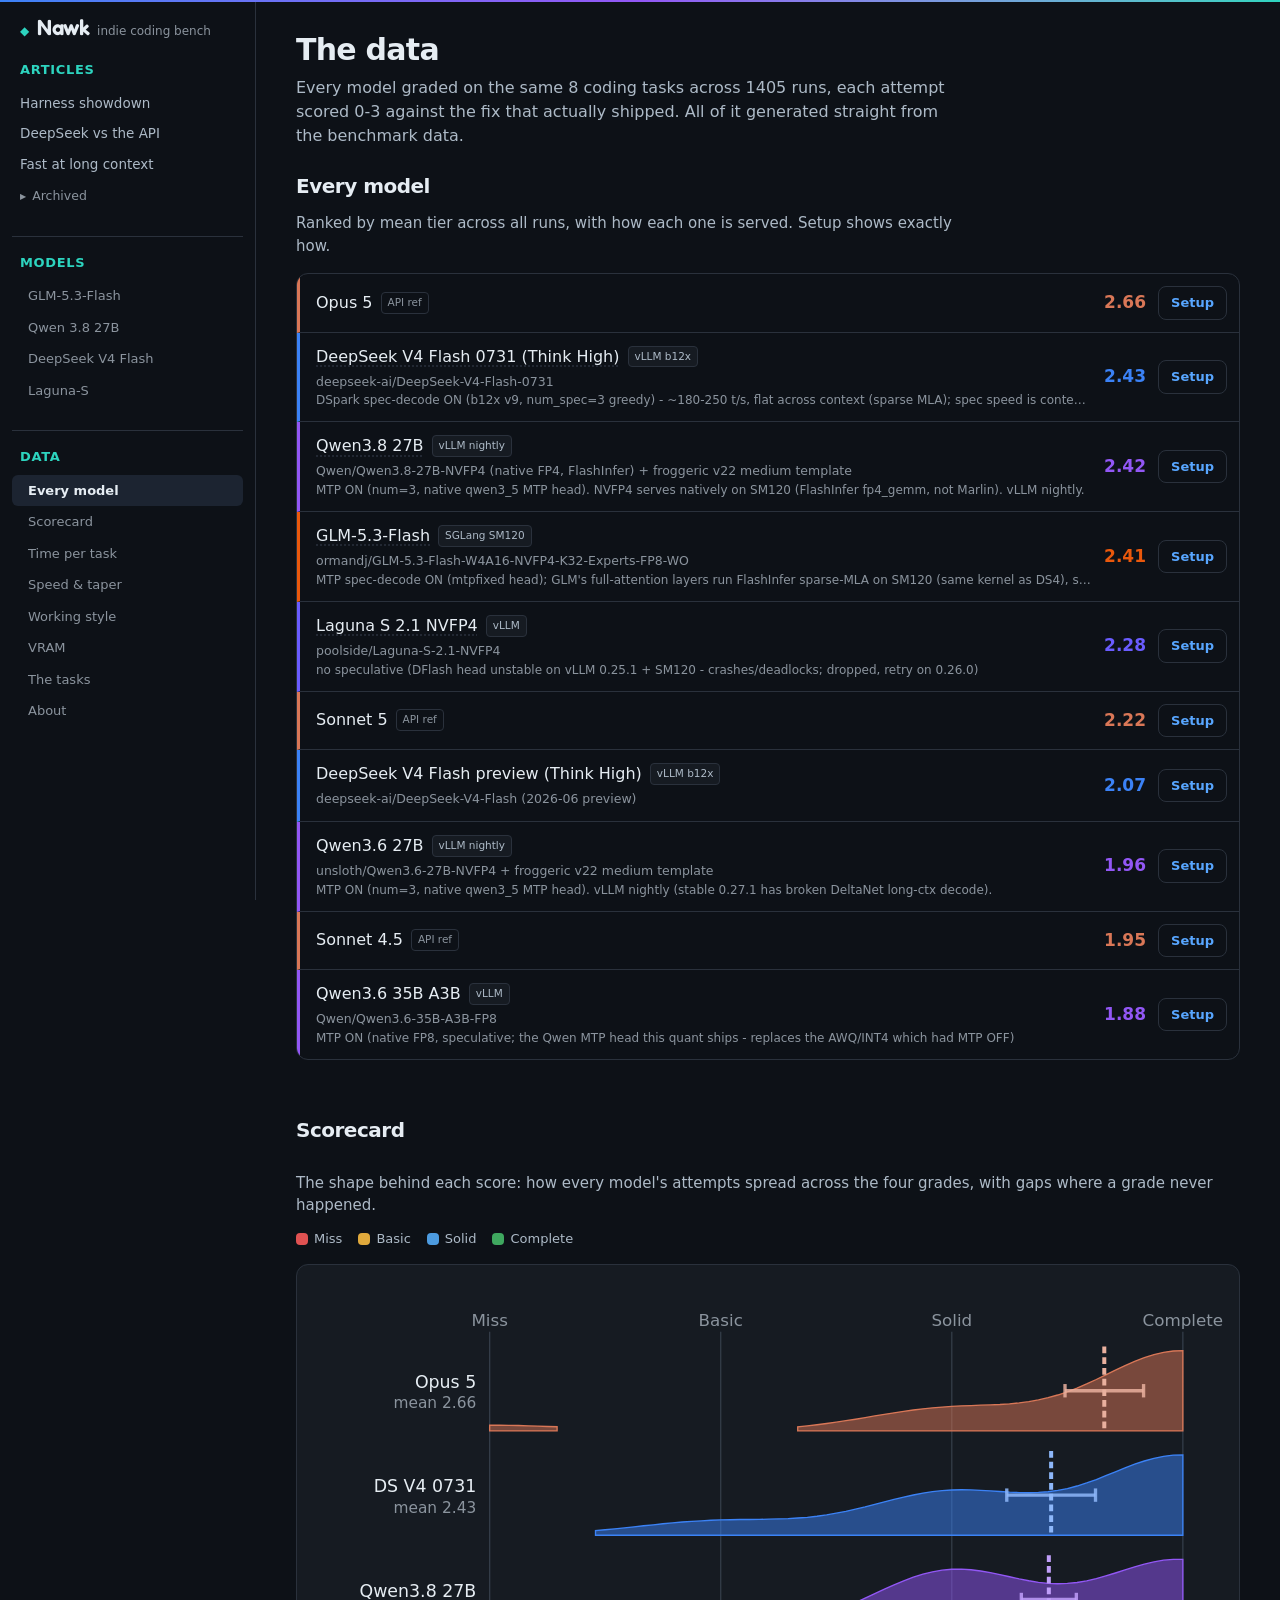
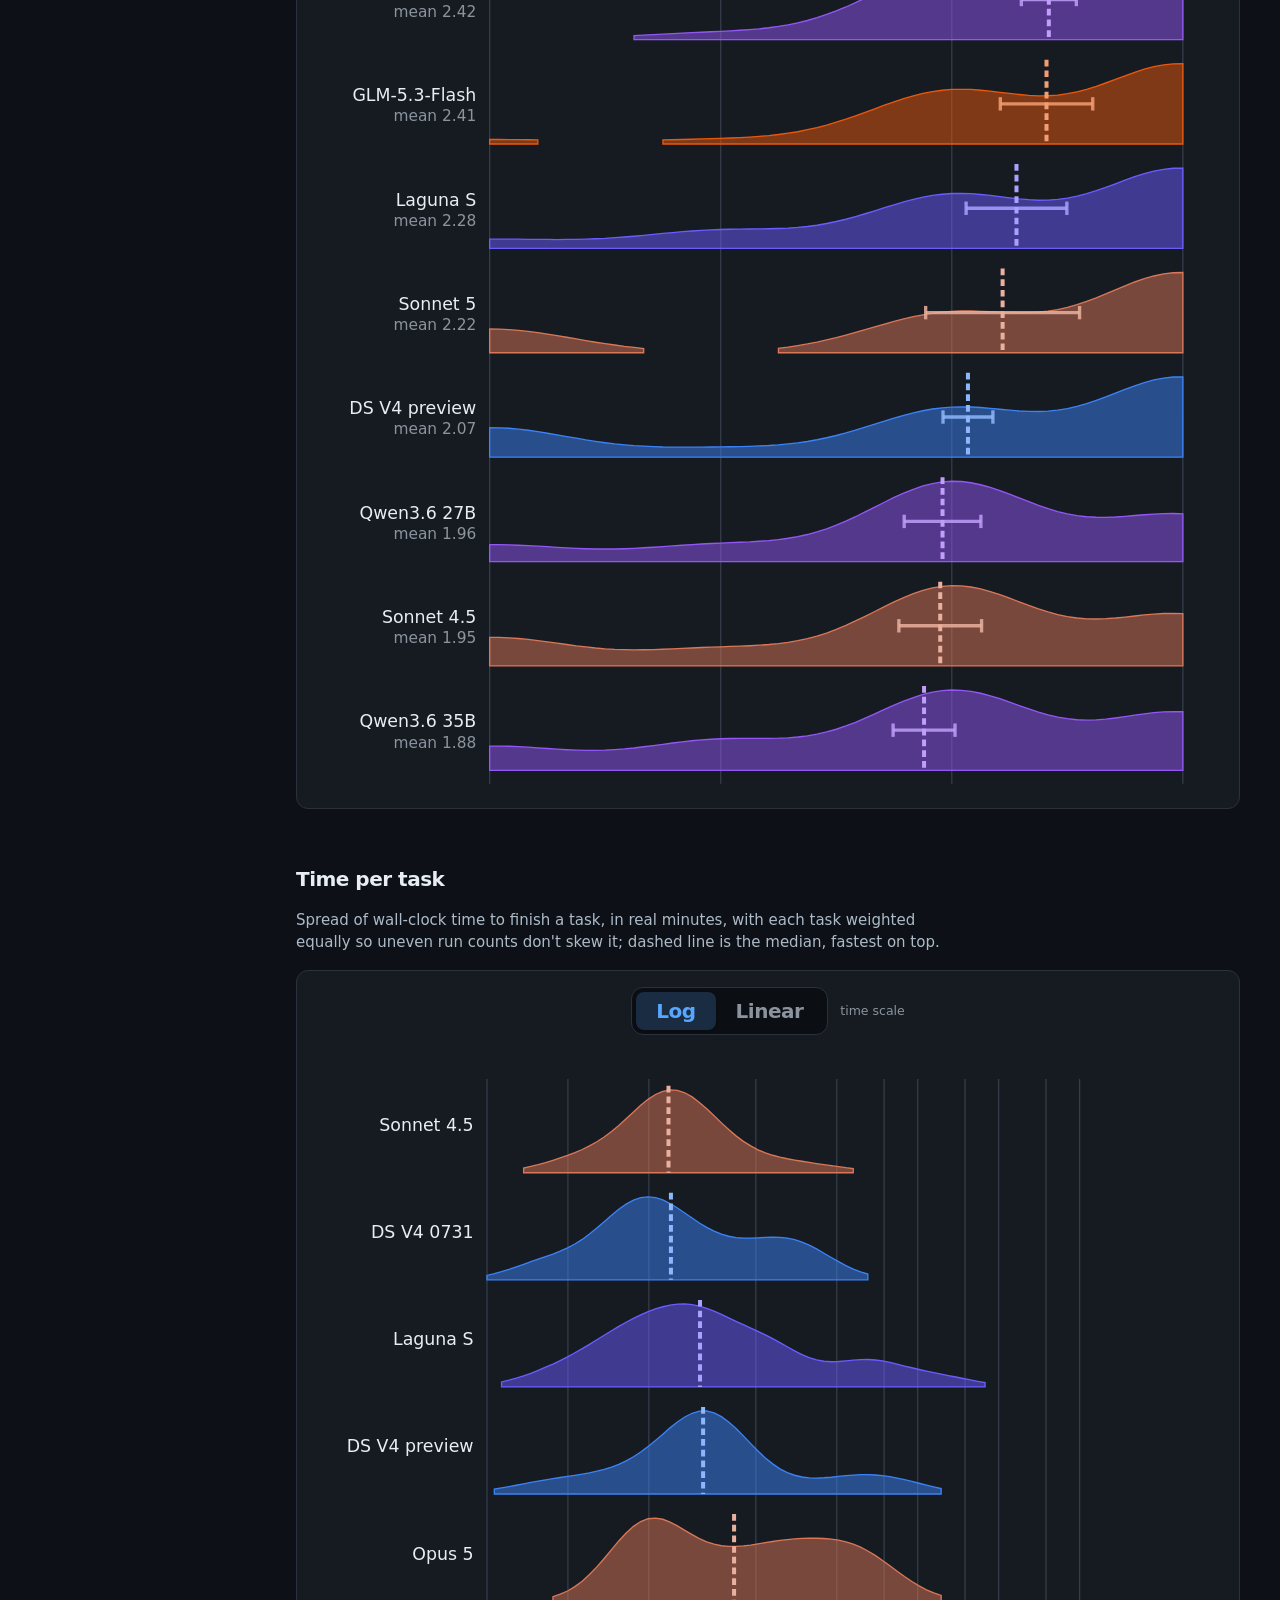
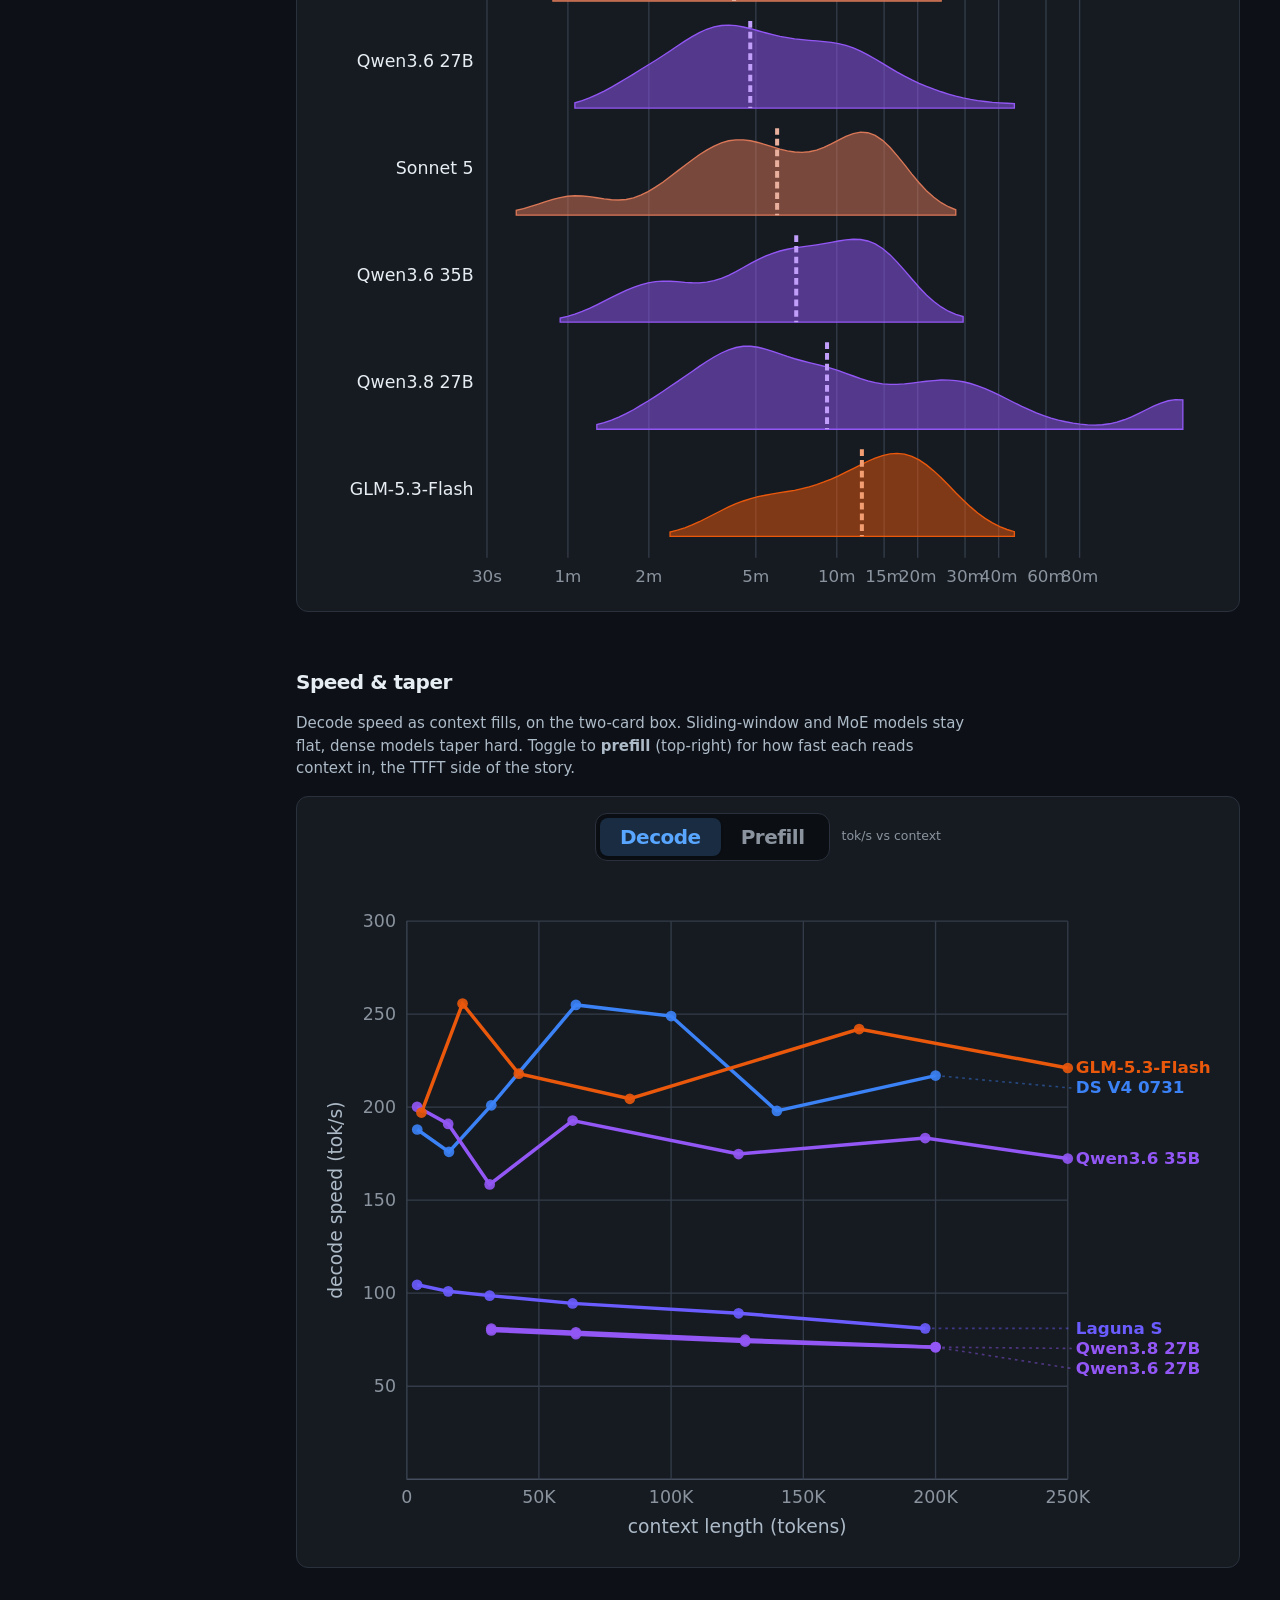
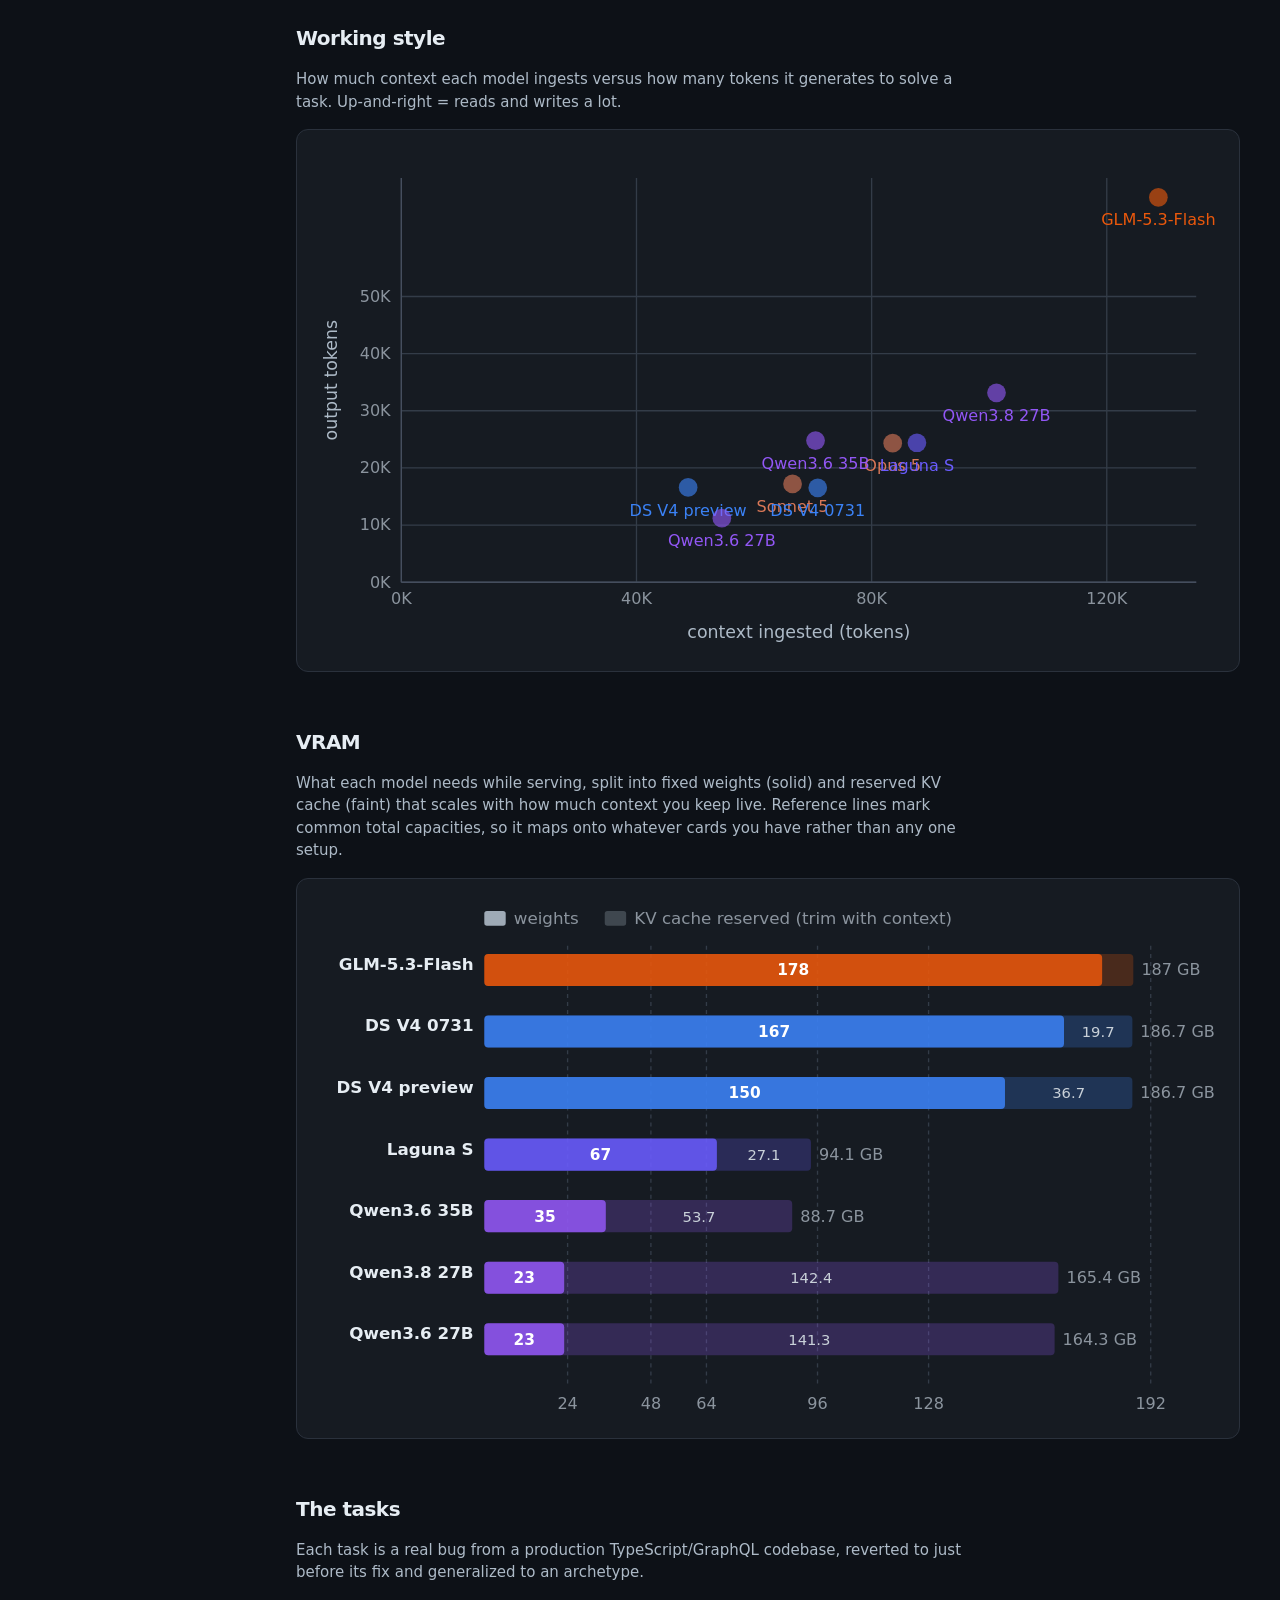
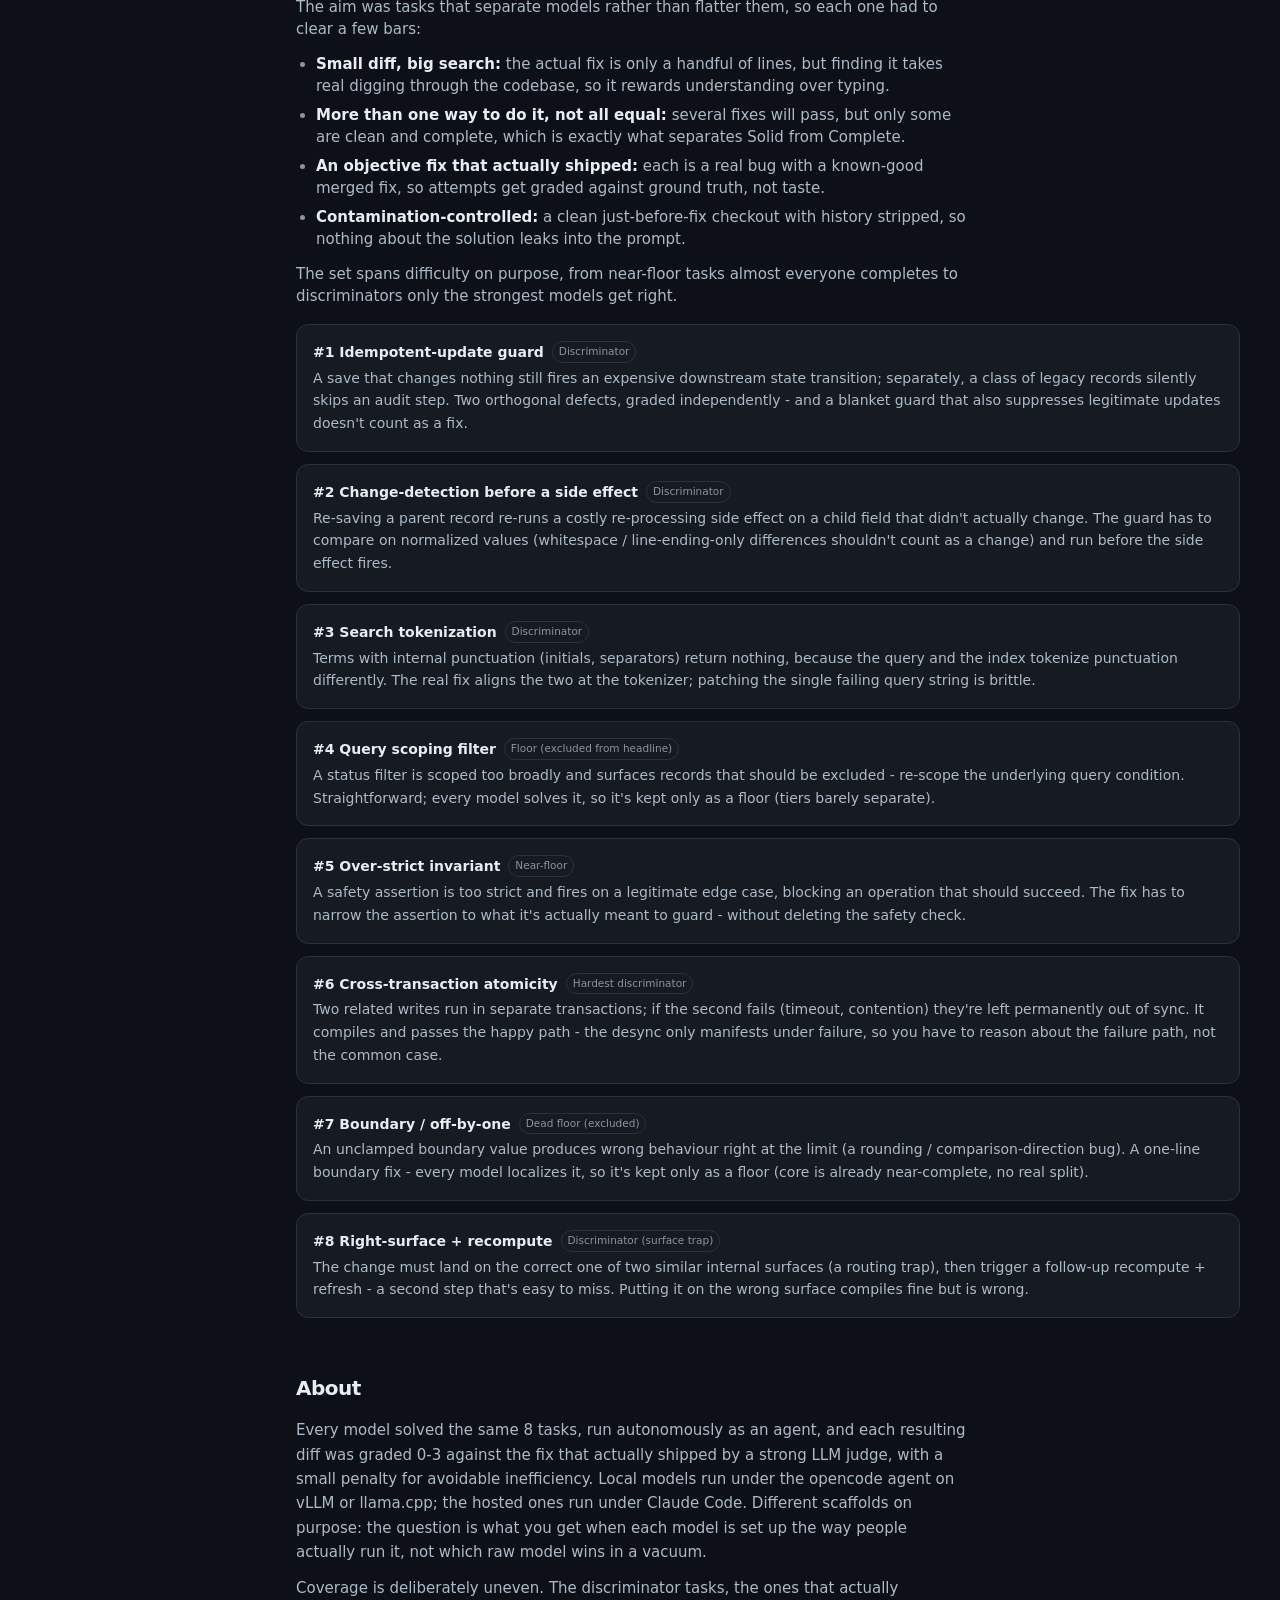
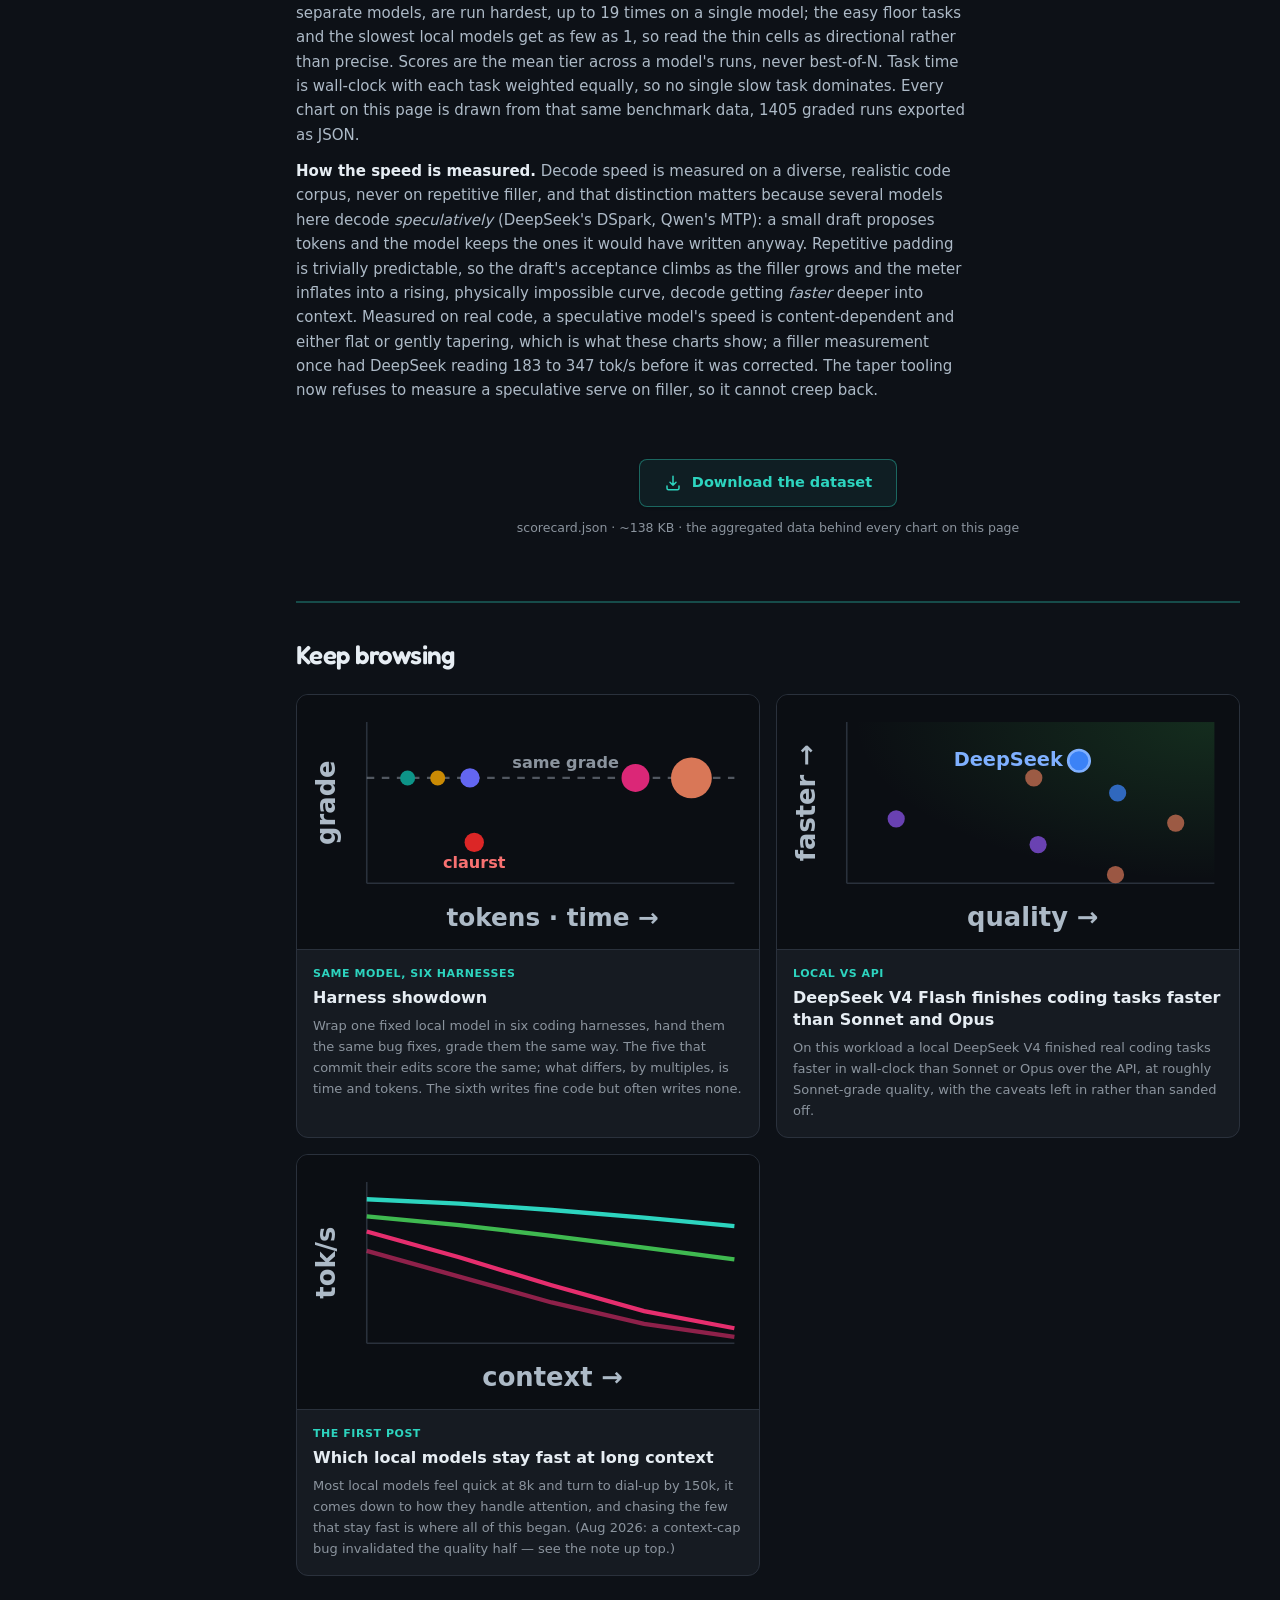
==== commit d59bfb3d: "Order Every-model list by mean score" ====
--- a/data/index.html
+++ b/data/index.html
@@ -11,19 +11,19 @@
 			href="https://fonts.googleapis.com/css2?family=Fredoka:wght@500;600;700&display=swap"
 			rel="stylesheet"
 		/>
-		<link href="../_app/immutable/entry/start.DOIolPzU.js" rel="modulepreload">
-		<link href="../_app/immutable/chunks/Czok7Xs1.js" rel="modulepreload">
+		<link href="../_app/immutable/entry/start.g6UlEzXg.js" rel="modulepreload">
+		<link href="../_app/immutable/chunks/D8U4sPQi.js" rel="modulepreload">
 		<link href="../_app/immutable/chunks/CGDh-eqo.js" rel="modulepreload">
 		<link href="../_app/immutable/chunks/BuFlayix.js" rel="modulepreload">
 		<link href="../_app/immutable/chunks/BRYCOdeH.js" rel="modulepreload">
-		<link href="../_app/immutable/entry/app.C1AkoUK0.js" rel="modulepreload">
+		<link href="../_app/immutable/entry/app.C2VsSryO.js" rel="modulepreload">
 		<link href="../_app/immutable/chunks/DYl5dUZ5.js" rel="modulepreload">
 		<link href="../_app/immutable/chunks/xihTtKlq.js" rel="modulepreload">
-		<link href="../_app/immutable/nodes/0.iGG5CUt5.js" rel="modulepreload">
-		<link href="../_app/immutable/chunks/DgyXCWqr.js" rel="modulepreload">
+		<link href="../_app/immutable/nodes/0.DzGGyaP6.js" rel="modulepreload">
+		<link href="../_app/immutable/chunks/DAH0dstq.js" rel="modulepreload">
 		<link href="../_app/immutable/chunks/Cnff18jI.js" rel="modulepreload">
-		<link href="../_app/immutable/chunks/CeHFTjX8.js" rel="modulepreload">
-		<link href="../_app/immutable/nodes/7.fw8AZMVM.js" rel="modulepreload">
+		<link href="../_app/immutable/chunks/c4VNKg25.js" rel="modulepreload">
+		<link href="../_app/immutable/nodes/7.DKyMn0hc.js" rel="modulepreload">
 		<link href="../_app/immutable/chunks/7vcmureJ.js" rel="modulepreload">
 		<link href="../_app/immutable/chunks/BK9WXglF.js" rel="modulepreload">
 		<link href="../_app/immutable/chunks/CUAKZAYq.js" rel="modulepreload">
@@ -32,23 +32,23 @@
 		<link href="../_app/immutable/chunks/C6ibUodc.js" rel="modulepreload">
 		<link href="../_app/immutable/chunks/ClzrDbfN.js" rel="modulepreload">
 		<!--1yre5p1--><!----><title>Nawk - The data</title>
-		<link href="../_app/immutable/assets/0.D4KlvYzY.css" rel="stylesheet">
+		<link href="../_app/immutable/assets/0.C1zqa0FE.css" rel="stylesheet">
 	</head>
 	<body data-sveltekit-preload-data="hover">
-		<div style="display: contents"><!--[--><!--[0--><!--[--><div class="relative flex"><div class="pointer-events-none fixed inset-x-0 top-0 z-50 h-0.5 bg-gradient-to-r from-[#3B82F6] via-[#9257F5] to-brand"></div> <!--[-1--><!--]--> <aside class="sidebar border-r border-border bg-bg px-3 py-4 svelte-129hoe0"><a href="/" class="mb-5 flex items-baseline gap-2 px-2 text-fg no-underline"><span class="text-xs text-brand">◆</span> <span class="font-display text-[22px] font-semibold leading-none tracking-tight">Nawk</span> <span class="text-[12px] font-normal text-mut">indie coding bench</span></a> <p class="mb-2 mt-1 px-2 text-[13px] font-bold uppercase tracking-wider text-brand">Articles</p> <!--[--><a href="/articles/harness-showdown" class="block rounded-md px-2 py-1.5 text-[13.5px] leading-snug text-fgdim hover:bg-panel hover:text-fg svelte-129hoe0">Harness showdown</a><a href="/articles/local-vs-api" class="block rounded-md px-2 py-1.5 text-[13.5px] leading-snug text-fgdim hover:bg-panel hover:text-fg svelte-129hoe0">DeepSeek vs the API</a><a href="/articles/faster-local-model" class="block rounded-md px-2 py-1.5 text-[13.5px] leading-snug text-fgdim hover:bg-panel hover:text-fg svelte-129hoe0">Fast at long context</a><!--]--> <!--[0--><details class="group mt-0.5"><summary class="flex cursor-pointer list-none items-center gap-1.5 rounded-md px-2 py-1.5 text-[12.5px] text-mut hover:bg-panel hover:text-fgdim"><span class="text-[8px] transition-transform group-open:rotate-90">▶</span> Archived</summary> <!--[--><a href="/articles/harness-efficiency-not-quality" class="block rounded-md py-1.5 pl-6 pr-2 text-[12.5px] leading-snug text-mut hover:bg-panel hover:text-fg svelte-129hoe0">Efficiency, not quality</a><!--]--></details><!--]--> <a href="/models" class="mb-2 mt-6 block border-t border-border px-2 pt-4 text-[13px] font-bold uppercase tracking-wider text-brand hover:text-fg svelte-129hoe0">Models</a> <!--[--><a href="/models/qwen-3-8-27b" class="block rounded-md px-2 py-1.5 pl-4 text-[13px] text-mut hover:bg-panel hover:text-fg svelte-129hoe0">Qwen 3.8 27B</a><a href="/models/deepseek-v4-flash-0731" class="block rounded-md px-2 py-1.5 pl-4 text-[13px] text-mut hover:bg-panel hover:text-fg svelte-129hoe0">DeepSeek V4 Flash</a><a href="/models/laguna-s" class="block rounded-md px-2 py-1.5 pl-4 text-[13px] text-mut hover:bg-panel hover:text-fg svelte-129hoe0">Laguna-S</a><!--]--> <a href="/data" class="mb-2 mt-6 block border-t border-border px-2 pt-4 text-[13px] font-bold uppercase tracking-wider text-brand hover:text-fg">Data</a> <!--[--><a href="/data#models" class="block rounded-md px-2 py-1.5 pl-4 text-[13px] text-mut hover:bg-panel hover:text-fg svelte-129hoe0">Every model</a><a href="/data#scorecard" class="block rounded-md px-2 py-1.5 pl-4 text-[13px] text-mut hover:bg-panel hover:text-fg svelte-129hoe0">Scorecard</a><a href="/data#time" class="block rounded-md px-2 py-1.5 pl-4 text-[13px] text-mut hover:bg-panel hover:text-fg svelte-129hoe0">Time per task</a><a href="/data#speed" class="block rounded-md px-2 py-1.5 pl-4 text-[13px] text-mut hover:bg-panel hover:text-fg svelte-129hoe0">Speed &amp; taper</a><a href="/data#effort" class="block rounded-md px-2 py-1.5 pl-4 text-[13px] text-mut hover:bg-panel hover:text-fg svelte-129hoe0">Working style</a><a href="/data#vram" class="block rounded-md px-2 py-1.5 pl-4 text-[13px] text-mut hover:bg-panel hover:text-fg svelte-129hoe0">VRAM</a><a href="/data#tasks" class="block rounded-md px-2 py-1.5 pl-4 text-[13px] text-mut hover:bg-panel hover:text-fg svelte-129hoe0">The tasks</a><a href="/data#about" class="block rounded-md px-2 py-1.5 pl-4 text-[13px] text-mut hover:bg-panel hover:text-fg svelte-129hoe0">About</a><!--]--></aside><!----> <div class="flex min-h-screen min-w-0 flex-1 flex-col"><div class="sticky top-0 z-20 flex items-center gap-3 border-b border-border bg-bg/90 px-4 py-3 backdrop-blur md:hidden"><button aria-label="Open menu" class="flex flex-col gap-1 rounded-lg p-1.5 hover:bg-panel"><span class="h-0.5 w-5 rounded bg-fgdim"></span> <span class="h-0.5 w-5 rounded bg-fgdim"></span> <span class="h-0.5 w-5 rounded bg-fgdim"></span></button> <a href="/" class="flex items-baseline gap-1.5 text-sm font-bold tracking-tight text-fg no-underline"><span class="text-[10px] text-brand">◆</span>Nawk</a></div> <main class="mx-auto w-full max-w-5xl flex-1 px-4 py-8 md:px-10"><!--[--><h1 class="mb-2 text-3xl font-bold tracking-tight">The data</h1> <p class="mb-6 max-w-2xl text-fgdim">Every model graded on the same 8 coding tasks across 1405 runs, each attempt
-	scored 0-3 against the fix that actually shipped. All of it generated straight from the benchmark data.</p> <!--[-1--><!--]--> <section id="models" class="mb-14 scroll-mt-6"><h2 class="mb-3 text-xl font-semibold tracking-tight">Every model</h2> <p class="mb-4 max-w-2xl text-[15px] text-fgdim">Ranked by mean tier across all runs, with how each one is served. Setup shows exactly how.</p> <div class="divide-y divide-border overflow-hidden rounded-xl border border-border"><!--[--><div class="flex items-center gap-3 border-l-[3px] py-3 pl-4 pr-3 hover:bg-panel/50" style="border-left-color:#D97757"><div class="min-w-0 flex-1"><div class="flex flex-wrap items-center gap-x-2 gap-y-1"><!--[-1--><span class="font-medium text-fg">Opus 5</span><!--]--> <!--[0--><span class="shrink-0 rounded border border-border px-1.5 py-0.5 text-[10.5px] font-medium text-mut">API ref</span><!--]--></div> <!--[-1--><!--]--></div> <div class="shrink-0 text-[17px] font-semibold tabular-nums" style="color:#D97757">2.66</div> <button type="button" class="shrink-0 rounded-lg border border-border px-3 py-1.5 text-[13px] font-semibold text-acc transition-colors hover:border-acc hover:bg-acc/10">Setup</button></div><div class="flex items-center gap-3 border-l-[3px] py-3 pl-4 pr-3 hover:bg-panel/50" style="border-left-color:#D97757"><div class="min-w-0 flex-1"><div class="flex flex-wrap items-center gap-x-2 gap-y-1"><!--[-1--><span class="font-medium text-fg">Sonnet 5</span><!--]--> <!--[0--><span class="shrink-0 rounded border border-border px-1.5 py-0.5 text-[10.5px] font-medium text-mut">API ref</span><!--]--></div> <!--[-1--><!--]--></div> <div class="shrink-0 text-[17px] font-semibold tabular-nums" style="color:#D97757">2.22</div> <button type="button" class="shrink-0 rounded-lg border border-border px-3 py-1.5 text-[13px] font-semibold text-acc transition-colors hover:border-acc hover:bg-acc/10">Setup</button></div><div class="flex items-center gap-3 border-l-[3px] py-3 pl-4 pr-3 hover:bg-panel/50" style="border-left-color:#D97757"><div class="min-w-0 flex-1"><div class="flex flex-wrap items-center gap-x-2 gap-y-1"><!--[-1--><span class="font-medium text-fg">Sonnet 4.5</span><!--]--> <!--[0--><span class="shrink-0 rounded border border-border px-1.5 py-0.5 text-[10.5px] font-medium text-mut">API ref</span><!--]--></div> <!--[-1--><!--]--></div> <div class="shrink-0 text-[17px] font-semibold tabular-nums" style="color:#D97757">1.95</div> <button type="button" class="shrink-0 rounded-lg border border-border px-3 py-1.5 text-[13px] font-semibold text-acc transition-colors hover:border-acc hover:bg-acc/10">Setup</button></div><div class="flex items-center gap-3 border-l-[3px] py-3 pl-4 pr-3 hover:bg-panel/50" style="border-left-color:#3B82F6"><div class="min-w-0 flex-1"><div class="flex flex-wrap items-center gap-x-2 gap-y-1"><!--[0--><a href="/models/deepseek-v4-flash-0731" class="font-medium text-fg underline decoration-border decoration-dotted underline-offset-4 hover:decoration-acc">DeepSeek V4 Flash 0731 (Think High)</a><!--]--> <!--[-1--><span class="shrink-0 rounded border border-border bg-panel px-1.5 py-0.5 text-[10.5px] font-medium text-fgdim">vLLM b12x</span><!--]--></div> <!--[0--><div class="mt-1 truncate text-[12.5px] text-mut">deepseek-ai/DeepSeek-V4-Flash-0731</div> <!--[0--><div class="truncate text-[12px] text-mut">DSpark spec-decode ON (b12x v9, num_spec=3 greedy) - ~180-250 t/s, flat across context (sparse MLA); spec speed is content-dependent</div><!--]--><!--]--></div> <div class="shrink-0 text-[17px] font-semibold tabular-nums" style="color:#3B82F6">2.43</div> <button type="button" class="shrink-0 rounded-lg border border-border px-3 py-1.5 text-[13px] font-semibold text-acc transition-colors hover:border-acc hover:bg-acc/10">Setup</button></div><div class="flex items-center gap-3 border-l-[3px] py-3 pl-4 pr-3 hover:bg-panel/50" style="border-left-color:#3B82F6"><div class="min-w-0 flex-1"><div class="flex flex-wrap items-center gap-x-2 gap-y-1"><!--[-1--><span class="font-medium text-fg">DeepSeek V4 Flash preview (Think High)</span><!--]--> <!--[-1--><span class="shrink-0 rounded border border-border bg-panel px-1.5 py-0.5 text-[10.5px] font-medium text-fgdim">vLLM b12x</span><!--]--></div> <!--[0--><div class="mt-1 truncate text-[12.5px] text-mut">deepseek-ai/DeepSeek-V4-Flash (2026-06 preview)</div> <!--[-1--><!--]--><!--]--></div> <div class="shrink-0 text-[17px] font-semibold tabular-nums" style="color:#3B82F6">2.07</div> <button type="button" class="shrink-0 rounded-lg border border-border px-3 py-1.5 text-[13px] font-semibold text-acc transition-colors hover:border-acc hover:bg-acc/10">Setup</button></div><div class="flex items-center gap-3 border-l-[3px] py-3 pl-4 pr-3 hover:bg-panel/50" style="border-left-color:#9257F5"><div class="min-w-0 flex-1"><div class="flex flex-wrap items-center gap-x-2 gap-y-1"><!--[0--><a href="/models/qwen-3-8-27b" class="font-medium text-fg underline decoration-border decoration-dotted underline-offset-4 hover:decoration-acc">Qwen3.8 27B</a><!--]--> <!--[-1--><span class="shrink-0 rounded border border-border bg-panel px-1.5 py-0.5 text-[10.5px] font-medium text-fgdim">vLLM nightly</span><!--]--></div> <!--[0--><div class="mt-1 truncate text-[12.5px] text-mut">Qwen/Qwen3.8-27B-NVFP4 (native FP4, FlashInfer) + froggeric v22 medium template</div> <!--[0--><div class="truncate text-[12px] text-mut">MTP ON (num=3, native qwen3_5 MTP head). NVFP4 serves natively on SM120 (FlashInfer fp4_gemm, not Marlin). vLLM nightly.</div><!--]--><!--]--></div> <div class="shrink-0 text-[17px] font-semibold tabular-nums" style="color:#9257F5">2.42</div> <button type="button" class="shrink-0 rounded-lg border border-border px-3 py-1.5 text-[13px] font-semibold text-acc transition-colors hover:border-acc hover:bg-acc/10">Setup</button></div><div class="flex items-center gap-3 border-l-[3px] py-3 pl-4 pr-3 hover:bg-panel/50" style="border-left-color:#9257F5"><div class="min-w-0 flex-1"><div class="flex flex-wrap items-center gap-x-2 gap-y-1"><!--[-1--><span class="font-medium text-fg">Qwen3.6 27B</span><!--]--> <!--[-1--><span class="shrink-0 rounded border border-border bg-panel px-1.5 py-0.5 text-[10.5px] font-medium text-fgdim">vLLM nightly</span><!--]--></div> <!--[0--><div class="mt-1 truncate text-[12.5px] text-mut">unsloth/Qwen3.6-27B-NVFP4 + froggeric v22 medium template</div> <!--[0--><div class="truncate text-[12px] text-mut">MTP ON (num=3, native qwen3_5 MTP head). vLLM nightly (stable 0.27.1 has broken DeltaNet long-ctx decode).</div><!--]--><!--]--></div> <div class="shrink-0 text-[17px] font-semibold tabular-nums" style="color:#9257F5">1.96</div> <button type="button" class="shrink-0 rounded-lg border border-border px-3 py-1.5 text-[13px] font-semibold text-acc transition-colors hover:border-acc hover:bg-acc/10">Setup</button></div><div class="flex items-center gap-3 border-l-[3px] py-3 pl-4 pr-3 hover:bg-panel/50" style="border-left-color:#9257F5"><div class="min-w-0 flex-1"><div class="flex flex-wrap items-center gap-x-2 gap-y-1"><!--[-1--><span class="font-medium text-fg">Qwen3.6 35B A3B</span><!--]--> <!--[-1--><span class="shrink-0 rounded border border-border bg-panel px-1.5 py-0.5 text-[10.5px] font-medium text-fgdim">vLLM</span><!--]--></div> <!--[0--><div class="mt-1 truncate text-[12.5px] text-mut">Qwen/Qwen3.6-35B-A3B-FP8</div> <!--[0--><div class="truncate text-[12px] text-mut">MTP ON (native FP8, speculative; the Qwen MTP head this quant ships - replaces the AWQ/INT4 which had MTP OFF)</div><!--]--><!--]--></div> <div class="shrink-0 text-[17px] font-semibold tabular-nums" style="color:#9257F5">1.88</div> <button type="button" class="shrink-0 rounded-lg border border-border px-3 py-1.5 text-[13px] font-semibold text-acc transition-colors hover:border-acc hover:bg-acc/10">Setup</button></div><div class="flex items-center gap-3 border-l-[3px] py-3 pl-4 pr-3 hover:bg-panel/50" style="border-left-color:#EA580C"><div class="min-w-0 flex-1"><div class="flex flex-wrap items-center gap-x-2 gap-y-1"><!--[-1--><span class="font-medium text-fg">GLM-5.3-Flash</span><!--]--> <!--[-1--><span class="shrink-0 rounded border border-border bg-panel px-1.5 py-0.5 text-[10.5px] font-medium text-fgdim">SGLang SM120</span><!--]--></div> <!--[0--><div class="mt-1 truncate text-[12.5px] text-mut">ormandj/GLM-5.3-Flash-W4A16-NVFP4-K32-Experts-FP8-WO</div> <!--[-1--><!--]--><!--]--></div> <div class="shrink-0 text-[17px] font-semibold tabular-nums" style="color:#EA580C">2.41</div> <button type="button" class="shrink-0 rounded-lg border border-border px-3 py-1.5 text-[13px] font-semibold text-acc transition-colors hover:border-acc hover:bg-acc/10">Setup</button></div><div class="flex items-center gap-3 border-l-[3px] py-3 pl-4 pr-3 hover:bg-panel/50" style="border-left-color:#6A5CFF"><div class="min-w-0 flex-1"><div class="flex flex-wrap items-center gap-x-2 gap-y-1"><!--[0--><a href="/models/laguna-s" class="font-medium text-fg underline decoration-border decoration-dotted underline-offset-4 hover:decoration-acc">Laguna S 2.1 NVFP4</a><!--]--> <!--[-1--><span class="shrink-0 rounded border border-border bg-panel px-1.5 py-0.5 text-[10.5px] font-medium text-fgdim">vLLM</span><!--]--></div> <!--[0--><div class="mt-1 truncate text-[12.5px] text-mut">poolside/Laguna-S-2.1-NVFP4</div> <!--[0--><div class="truncate text-[12px] text-mut">no speculative (DFlash head unstable on vLLM 0.25.1 + SM120 - crashes/deadlocks; dropped, retry on 0.26.0)</div><!--]--><!--]--></div> <div class="shrink-0 text-[17px] font-semibold tabular-nums" style="color:#6A5CFF">2.28</div> <button type="button" class="shrink-0 rounded-lg border border-border px-3 py-1.5 text-[13px] font-semibold text-acc transition-colors hover:border-acc hover:bg-acc/10">Setup</button></div><!--]--></div></section> <section id="scorecard" class="mb-14 scroll-mt-6"><h2 class="mb-3 text-xl font-semibold tracking-tight">Scorecard</h2> <p class="mb-3 mt-7 text-[15px] text-fgdim">The shape behind each score: how every model's attempts spread across the four grades, with gaps where a grade never happened.</p> <div class="mb-4 flex flex-wrap gap-4 text-[13px] text-fgdim"><!--[--><span class="inline-flex items-center gap-1.5"><span class="inline-block h-3 w-3 rounded-sm" style="background:#E05252"></span>Miss</span><span class="inline-flex items-center gap-1.5"><span class="inline-block h-3 w-3 rounded-sm" style="background:#E0A93C"></span>Basic</span><span class="inline-flex items-center gap-1.5"><span class="inline-block h-3 w-3 rounded-sm" style="background:#4C9BE0"></span>Solid</span><span class="inline-flex items-center gap-1.5"><span class="inline-block h-3 w-3 rounded-sm" style="background:#3FA85F"></span>Complete</span><!--]--></div> <div class="rounded-xl border border-border bg-panel p-4"><div class="relative"><svg viewBox="0 0 680 830" class="w-full" role="img" aria-label="quality distribution across grades"><!--[--><line x1="132" y1="38" x2="132" y2="824" stroke="#333c48"></line><text x="132" y="34" fill="#8b949e" font-size="12.5" text-anchor="middle">Miss</text><line x1="304.66666666666663" y1="38" x2="304.66666666666663" y2="824" stroke="#333c48"></line><text x="304.66666666666663" y="34" fill="#8b949e" font-size="12.5" text-anchor="middle">Basic</text><line x1="477.3333333333333" y1="38" x2="477.3333333333333" y2="824" stroke="#333c48"></line><text x="477.3333333333333" y="34" fill="#8b949e" font-size="12.5" text-anchor="middle">Solid</text><line x1="650" y1="38" x2="650" y2="824" stroke="#333c48"></line><text x="650" y="34" fill="#8b949e" font-size="12.5" text-anchor="middle">Complete</text><!--]--><!--[--><!--[--><path d="M132.0,112.0 L132.0,107.7 L139.2,107.8 L146.4,107.9 L153.6,108.0 L160.8,108.2 L168.0,108.4 L175.2,108.7 L182.4,108.9 L182.4,112.0 Z" fill="#D97757" fill-opacity="0.5" stroke="#D97757" stroke-width="1" class="cursor-pointer" role="button" tabindex="0" aria-label="Opus 5"></path><path d="M362.2,112.0 L362.2,108.9 L369.4,108.2 L376.6,107.4 L383.8,106.5 L391.0,105.5 L398.2,104.4 L405.4,103.3 L412.6,102.1 L419.8,100.8 L427.0,99.6 L434.2,98.5 L441.4,97.4 L448.6,96.4 L455.8,95.5 L462.9,94.8 L470.1,94.2 L477.3,93.7 L484.5,93.3 L491.7,93.1 L498.9,92.8 L506.1,92.6 L513.3,92.3 L520.5,91.8 L527.7,91.1 L534.9,90.2 L542.1,88.9 L549.3,87.2 L556.5,85.2 L563.7,82.8 L570.9,80.0 L578.1,76.9 L585.3,73.6 L592.4,70.1 L599.6,66.6 L606.8,63.2 L614.0,60.0 L621.2,57.3 L628.4,55.0 L635.6,53.3 L642.8,52.3 L650.0,52.0 L650.0,112.0 Z" fill="#D97757" fill-opacity="0.5" stroke="#D97757" stroke-width="1" class="cursor-pointer" role="button" tabindex="0" aria-label="Opus 5"></path><!--]--><!--[0--><line x1="561.94" y1="82" x2="620.6466666666668" y2="82" stroke="#e9b09e" stroke-width="2.5" stroke-opacity="0.85" class="pointer-events-none"></line><line x1="561.94" y1="77" x2="561.94" y2="87" stroke="#e9b09e" stroke-width="2.5" stroke-opacity="0.85" class="pointer-events-none"></line><line x1="620.6466666666668" y1="77" x2="620.6466666666668" y2="87" stroke="#e9b09e" stroke-width="2.5" stroke-opacity="0.85" class="pointer-events-none"></line><!--]--><line x1="591.2933333333333" y1="49" x2="591.2933333333333" y2="112" stroke="#e9b09e" stroke-width="3" stroke-dasharray="5 3" class="pointer-events-none"></line><text x="122" y="80" fill="#e6edf3" font-size="13" text-anchor="end" class="pointer-events-none">Opus 5</text><text x="122" y="95" fill="#8b949e" font-size="11.5" text-anchor="end" class="pointer-events-none">mean 2.66</text><!--[--><path d="M211.1,190.0 L211.1,186.5 L218.3,185.9 L225.5,185.2 L232.7,184.5 L239.9,183.7 L247.1,182.9 L254.3,182.2 L261.5,181.4 L268.7,180.8 L275.9,180.1 L283.1,179.6 L290.3,179.2 L297.5,178.8 L304.7,178.5 L311.9,178.4 L319.1,178.2 L326.3,178.2 L333.4,178.1 L340.6,178.0 L347.8,177.8 L355.0,177.6 L362.2,177.1 L369.4,176.6 L376.6,175.8 L383.8,174.8 L391.0,173.5 L398.2,172.1 L405.4,170.5 L412.6,168.8 L419.8,166.9 L427.0,165.0 L434.2,163.2 L441.4,161.5 L448.6,159.9 L455.8,158.5 L462.9,157.4 L470.1,156.6 L477.3,156.2 L484.5,156.0 L491.7,156.1 L498.9,156.4 L506.1,156.8 L513.3,157.3 L520.5,157.8 L527.7,158.1 L534.9,158.2 L542.1,158.0 L549.3,157.5 L556.5,156.5 L563.7,155.1 L570.9,153.2 L578.1,150.9 L585.3,148.4 L592.4,145.5 L599.6,142.6 L606.8,139.7 L614.0,136.9 L621.2,134.5 L628.4,132.5 L635.6,131.0 L642.8,130.1 L650.0,130.0 L650.0,190.0 Z" fill="#3B82F6" fill-opacity="0.5" stroke="#3B82F6" stroke-width="1" class="cursor-pointer" role="button" tabindex="0" aria-label="DS V4 0731"></path><!--]--><!--[0--><line x1="518.428" y1="160" x2="584.7320000000001" y2="160" stroke="#8db7fa" stroke-width="2.5" stroke-opacity="0.85" class="pointer-events-none"></line><line x1="518.428" y1="155" x2="518.428" y2="165" stroke="#8db7fa" stroke-width="2.5" stroke-opacity="0.85" class="pointer-events-none"></line><line x1="584.7320000000001" y1="155" x2="584.7320000000001" y2="165" stroke="#8db7fa" stroke-width="2.5" stroke-opacity="0.85" class="pointer-events-none"></line><!--]--><line x1="551.58" y1="127" x2="551.58" y2="190" stroke="#8db7fa" stroke-width="3" stroke-dasharray="5 3" class="pointer-events-none"></line><text x="122" y="158" fill="#e6edf3" font-size="13" text-anchor="end" class="pointer-events-none">DS V4 0731</text><text x="122" y="173" fill="#8b949e" font-size="11.5" text-anchor="end" class="pointer-events-none">mean 2.43</text><!--[--><path d="M239.9,268.0 L239.9,265.0 L247.1,264.6 L254.3,264.2 L261.5,263.9 L268.7,263.5 L275.9,263.1 L283.1,262.8 L290.3,262.5 L297.5,262.1 L304.7,261.8 L311.9,261.4 L319.1,261.0 L326.3,260.5 L333.4,259.9 L340.6,259.1 L347.8,258.1 L355.0,256.9 L362.2,255.4 L369.4,253.7 L376.6,251.6 L383.8,249.2 L391.0,246.5 L398.2,243.6 L405.4,240.4 L412.6,237.0 L419.8,233.6 L427.0,230.3 L434.2,227.0 L441.4,224.0 L448.6,221.3 L455.8,219.1 L462.9,217.3 L470.1,216.1 L477.3,215.4 L484.5,215.3 L491.7,215.8 L498.9,216.7 L506.1,217.9 L513.3,219.4 L520.5,221.0 L527.7,222.6 L534.9,224.0 L542.1,225.2 L549.3,225.9 L556.5,226.2 L563.7,226.0 L570.9,225.3 L578.1,224.1 L585.3,222.4 L592.4,220.4 L599.6,218.2 L606.8,215.9 L614.0,213.6 L621.2,211.6 L628.4,209.9 L635.6,208.6 L642.8,208.0 L650.0,208.0 L650.0,268.0 Z" fill="#9257F5" fill-opacity="0.5" stroke="#9257F5" stroke-width="1" class="cursor-pointer" role="button" tabindex="0" aria-label="Qwen3.8 27B"></path><!--]--><!--[0--><line x1="529.306" y1="238" x2="570.4006666666667" y2="238" stroke="#c09ef9" stroke-width="2.5" stroke-opacity="0.85" class="pointer-events-none"></line><line x1="529.306" y1="233" x2="529.306" y2="243" stroke="#c09ef9" stroke-width="2.5" stroke-opacity="0.85" class="pointer-events-none"></line><line x1="570.4006666666667" y1="233" x2="570.4006666666667" y2="243" stroke="#c09ef9" stroke-width="2.5" stroke-opacity="0.85" class="pointer-events-none"></line><!--]--><line x1="549.8533333333332" y1="205" x2="549.8533333333332" y2="268" stroke="#c09ef9" stroke-width="3" stroke-dasharray="5 3" class="pointer-events-none"></line><text x="122" y="236" fill="#e6edf3" font-size="13" text-anchor="end" class="pointer-events-none">Qwen3.8 27B</text><text x="122" y="251" fill="#8b949e" font-size="11.5" text-anchor="end" class="pointer-events-none">mean 2.42</text><!--[--><path d="M132.0,346.0 L132.0,342.6 L139.2,342.6 L146.4,342.7 L153.6,342.7 L160.8,342.8 L168.0,342.9 L168.0,346.0 Z" fill="#EA580C" fill-opacity="0.5" stroke="#EA580C" stroke-width="1" class="cursor-pointer" role="button" tabindex="0" aria-label="GLM-5.3-Flash"></path><path d="M261.5,346.0 L261.5,342.9 L268.7,342.8 L275.9,342.6 L283.1,342.4 L290.3,342.2 L297.5,342.0 L304.7,341.8 L311.9,341.5 L319.1,341.2 L326.3,340.8 L333.4,340.3 L340.6,339.7 L347.8,338.9 L355.0,337.9 L362.2,336.8 L369.4,335.3 L376.6,333.7 L383.8,331.8 L391.0,329.7 L398.2,327.4 L405.4,324.9 L412.6,322.3 L419.8,319.7 L427.0,317.0 L434.2,314.5 L441.4,312.1 L448.6,310.0 L455.8,308.2 L462.9,306.8 L470.1,305.8 L477.3,305.2 L484.5,305.1 L491.7,305.2 L498.9,305.8 L506.1,306.5 L513.3,307.4 L520.5,308.2 L527.7,309.0 L534.9,309.7 L542.1,310.0 L549.3,309.9 L556.5,309.4 L563.7,308.4 L570.9,307.0 L578.1,305.1 L585.3,302.9 L592.4,300.4 L599.6,297.7 L606.8,295.0 L614.0,292.4 L621.2,290.1 L628.4,288.2 L635.6,286.9 L642.8,286.1 L650.0,286.0 L650.0,346.0 Z" fill="#EA580C" fill-opacity="0.5" stroke="#EA580C" stroke-width="1" class="cursor-pointer" role="button" tabindex="0" aria-label="GLM-5.3-Flash"></path><!--]--><!--[0--><line x1="513.5933333333334" y1="316" x2="582.6600000000001" y2="316" stroke="#f39e72" stroke-width="2.5" stroke-opacity="0.85" class="pointer-events-none"></line><line x1="513.5933333333334" y1="311" x2="513.5933333333334" y2="321" stroke="#f39e72" stroke-width="2.5" stroke-opacity="0.85" class="pointer-events-none"></line><line x1="582.6600000000001" y1="311" x2="582.6600000000001" y2="321" stroke="#f39e72" stroke-width="2.5" stroke-opacity="0.85" class="pointer-events-none"></line><!--]--><line x1="548.1266666666667" y1="283" x2="548.1266666666667" y2="346" stroke="#f39e72" stroke-width="3" stroke-dasharray="5 3" class="pointer-events-none"></line><text x="122" y="314" fill="#e6edf3" font-size="13" text-anchor="end" class="pointer-events-none">GLM-5.3-Flash</text><text x="122" y="329" fill="#8b949e" font-size="11.5" text-anchor="end" class="pointer-events-none">mean 2.41</text><!--[--><path d="M132.0,424.0 L132.0,417.1 L139.2,417.1 L146.4,417.1 L153.6,417.1 L160.8,417.2 L168.0,417.3 L175.2,417.3 L182.4,417.4 L189.6,417.3 L196.8,417.3 L203.9,417.1 L211.1,416.8 L218.3,416.5 L225.5,416.0 L232.7,415.5 L239.9,414.9 L247.1,414.2 L254.3,413.5 L261.5,412.8 L268.7,412.2 L275.9,411.5 L283.1,411.0 L290.3,410.5 L297.5,410.1 L304.7,409.9 L311.9,409.7 L319.1,409.6 L326.3,409.5 L333.4,409.4 L340.6,409.3 L347.8,409.1 L355.0,408.8 L362.2,408.3 L369.4,407.6 L376.6,406.7 L383.8,405.4 L391.0,403.9 L398.2,402.2 L405.4,400.2 L412.6,398.1 L419.8,395.9 L427.0,393.6 L434.2,391.4 L441.4,389.3 L448.6,387.4 L455.8,385.7 L462.9,384.4 L470.1,383.5 L477.3,383.0 L484.5,382.9 L491.7,383.1 L498.9,383.7 L506.1,384.4 L513.3,385.3 L520.5,386.2 L527.7,387.0 L534.9,387.6 L542.1,388.0 L549.3,387.9 L556.5,387.4 L563.7,386.4 L570.9,385.0 L578.1,383.1 L585.3,380.9 L592.4,378.4 L599.6,375.7 L606.8,373.0 L614.0,370.4 L621.2,368.1 L628.4,366.2 L635.6,364.9 L642.8,364.1 L650.0,364.0 L650.0,424.0 Z" fill="#6A5CFF" fill-opacity="0.5" stroke="#6A5CFF" stroke-width="1" class="cursor-pointer" role="button" tabindex="0" aria-label="Laguna S"></path><!--]--><!--[0--><line x1="488.03866666666664" y1="394" x2="563.3213333333333" y2="394" stroke="#a9a0ff" stroke-width="2.5" stroke-opacity="0.85" class="pointer-events-none"></line><line x1="488.03866666666664" y1="389" x2="488.03866666666664" y2="399" stroke="#a9a0ff" stroke-width="2.5" stroke-opacity="0.85" class="pointer-events-none"></line><line x1="563.3213333333333" y1="389" x2="563.3213333333333" y2="399" stroke="#a9a0ff" stroke-width="2.5" stroke-opacity="0.85" class="pointer-events-none"></line><!--]--><line x1="525.68" y1="361" x2="525.68" y2="424" stroke="#a9a0ff" stroke-width="3" stroke-dasharray="5 3" class="pointer-events-none"></line><text x="122" y="392" fill="#e6edf3" font-size="13" text-anchor="end" class="pointer-events-none">Laguna S</text><text x="122" y="407" fill="#8b949e" font-size="11.5" text-anchor="end" class="pointer-events-none">mean 2.28</text><!--[--><path d="M132.0,502.0 L132.0,484.2 L139.2,484.3 L146.4,484.7 L153.6,485.2 L160.8,486.0 L168.0,486.9 L175.2,488.0 L182.4,489.2 L189.6,490.4 L196.8,491.6 L203.9,492.9 L211.1,494.1 L218.3,495.2 L225.5,496.2 L232.7,497.2 L239.9,498.0 L247.1,498.8 L247.1,502.0 Z" fill="#D97757" fill-opacity="0.5" stroke="#D97757" stroke-width="1" class="cursor-pointer" role="button" tabindex="0" aria-label="Sonnet 5"></path><path d="M347.8,502.0 L347.8,498.6 L355.0,497.7 L362.2,496.6 L369.4,495.4 L376.6,494.0 L383.8,492.4 L391.0,490.7 L398.2,488.8 L405.4,486.8 L412.6,484.7 L419.8,482.6 L427.0,480.5 L434.2,478.5 L441.4,476.7 L448.6,475.0 L455.8,473.6 L462.9,472.5 L470.1,471.6 L477.3,471.1 L484.5,470.8 L491.7,470.8 L498.9,471.0 L506.1,471.3 L513.3,471.6 L520.5,471.9 L527.7,472.1 L534.9,472.0 L542.1,471.6 L549.3,470.8 L556.5,469.7 L563.7,468.1 L570.9,466.0 L578.1,463.6 L585.3,460.9 L592.4,458.0 L599.6,455.0 L606.8,452.0 L614.0,449.1 L621.2,446.6 L628.4,444.6 L635.6,443.0 L642.8,442.2 L650.0,442.0 L650.0,502.0 Z" fill="#D97757" fill-opacity="0.5" stroke="#D97757" stroke-width="1" class="cursor-pointer" role="button" tabindex="0" aria-label="Sonnet 5"></path><!--]--><!--[0--><line x1="457.82200000000006" y1="472" x2="572.818" y2="472" stroke="#e9b09e" stroke-width="2.5" stroke-opacity="0.85" class="pointer-events-none"></line><line x1="457.82200000000006" y1="467" x2="457.82200000000006" y2="477" stroke="#e9b09e" stroke-width="2.5" stroke-opacity="0.85" class="pointer-events-none"></line><line x1="572.818" y1="467" x2="572.818" y2="477" stroke="#e9b09e" stroke-width="2.5" stroke-opacity="0.85" class="pointer-events-none"></line><!--]--><line x1="515.32" y1="439" x2="515.32" y2="502" stroke="#e9b09e" stroke-width="3" stroke-dasharray="5 3" class="pointer-events-none"></line><text x="122" y="470" fill="#e6edf3" font-size="13" text-anchor="end" class="pointer-events-none">Sonnet 5</text><text x="122" y="485" fill="#8b949e" font-size="11.5" text-anchor="end" class="pointer-events-none">mean 2.22</text><!--[--><path d="M132.0,580.0 L132.0,558.0 L139.2,558.1 L146.4,558.4 L153.6,559.1 L160.8,559.9 L168.0,560.9 L175.2,562.1 L182.4,563.3 L189.6,564.6 L196.8,565.8 L203.9,567.1 L211.1,568.2 L218.3,569.2 L225.5,570.1 L232.7,570.8 L239.9,571.4 L247.1,571.8 L254.3,572.1 L261.5,572.4 L268.7,572.5 L275.9,572.5 L283.1,572.5 L290.3,572.5 L297.5,572.4 L304.7,572.3 L311.9,572.2 L319.1,572.1 L326.3,571.9 L333.4,571.6 L340.6,571.3 L347.8,570.8 L355.0,570.1 L362.2,569.3 L369.4,568.3 L376.6,567.0 L383.8,565.5 L391.0,563.8 L398.2,561.9 L405.4,559.8 L412.6,557.6 L419.8,555.3 L427.0,553.0 L434.2,550.8 L441.4,548.7 L448.6,546.9 L455.8,545.3 L462.9,544.0 L470.1,543.1 L477.3,542.6 L484.5,542.4 L491.7,542.5 L498.9,542.9 L506.1,543.5 L513.3,544.2 L520.5,544.9 L527.7,545.5 L534.9,545.8 L542.1,545.9 L549.3,545.6 L556.5,544.9 L563.7,543.7 L570.9,542.0 L578.1,540.0 L585.3,537.6 L592.4,534.9 L599.6,532.1 L606.8,529.3 L614.0,526.7 L621.2,524.3 L628.4,522.3 L635.6,520.9 L642.8,520.1 L650.0,520.0 L650.0,580.0 Z" fill="#3B82F6" fill-opacity="0.5" stroke="#3B82F6" stroke-width="1" class="cursor-pointer" role="button" tabindex="0" aria-label="DS V4 preview"></path><!--]--><!--[0--><line x1="470.77199999999993" y1="550" x2="508.068" y2="550" stroke="#8db7fa" stroke-width="2.5" stroke-opacity="0.85" class="pointer-events-none"></line><line x1="470.77199999999993" y1="545" x2="470.77199999999993" y2="555" stroke="#8db7fa" stroke-width="2.5" stroke-opacity="0.85" class="pointer-events-none"></line><line x1="508.068" y1="545" x2="508.068" y2="555" stroke="#8db7fa" stroke-width="2.5" stroke-opacity="0.85" class="pointer-events-none"></line><!--]--><line x1="489.41999999999996" y1="517" x2="489.41999999999996" y2="580" stroke="#8db7fa" stroke-width="3" stroke-dasharray="5 3" class="pointer-events-none"></line><text x="122" y="548" fill="#e6edf3" font-size="13" text-anchor="end" class="pointer-events-none">DS V4 preview</text><text x="122" y="563" fill="#8b949e" font-size="11.5" text-anchor="end" class="pointer-events-none">mean 2.07</text><!--[--><path d="M132.0,658.0 L132.0,645.4 L139.2,645.4 L146.4,645.5 L153.6,645.8 L160.8,646.1 L168.0,646.5 L175.2,646.9 L182.4,647.4 L189.6,647.8 L196.8,648.1 L203.9,648.4 L211.1,648.6 L218.3,648.6 L225.5,648.6 L232.7,648.4 L239.9,648.1 L247.1,647.7 L254.3,647.3 L261.5,646.8 L268.7,646.3 L275.9,645.8 L283.1,645.3 L290.3,644.9 L297.5,644.5 L304.7,644.2 L311.9,643.9 L319.1,643.6 L326.3,643.3 L333.4,642.8 L340.6,642.3 L347.8,641.6 L355.0,640.6 L362.2,639.4 L369.4,637.8 L376.6,635.8 L383.8,633.5 L391.0,630.8 L398.2,627.8 L405.4,624.5 L412.6,620.9 L419.8,617.3 L427.0,613.7 L434.2,610.1 L441.4,606.9 L448.6,604.0 L455.8,601.5 L462.9,599.7 L470.1,598.5 L477.3,598.0 L484.5,598.2 L491.7,599.1 L498.9,600.6 L506.1,602.6 L513.3,605.0 L520.5,607.7 L527.7,610.5 L534.9,613.3 L542.1,616.1 L549.3,618.5 L556.5,620.7 L563.7,622.4 L570.9,623.7 L578.1,624.5 L585.3,624.9 L592.4,625.0 L599.6,624.7 L606.8,624.2 L614.0,623.6 L621.2,623.0 L628.4,622.5 L635.6,622.2 L642.8,622.1 L650.0,622.3 L650.0,658.0 Z" fill="#9257F5" fill-opacity="0.5" stroke="#9257F5" stroke-width="1" class="cursor-pointer" role="button" tabindex="0" aria-label="Qwen3.6 27B"></path><!--]--><!--[0--><line x1="441.764" y1="628" x2="499.08933333333334" y2="628" stroke="#c09ef9" stroke-width="2.5" stroke-opacity="0.85" class="pointer-events-none"></line><line x1="441.764" y1="623" x2="441.764" y2="633" stroke="#c09ef9" stroke-width="2.5" stroke-opacity="0.85" class="pointer-events-none"></line><line x1="499.08933333333334" y1="623" x2="499.08933333333334" y2="633" stroke="#c09ef9" stroke-width="2.5" stroke-opacity="0.85" class="pointer-events-none"></line><!--]--><line x1="470.4266666666667" y1="595" x2="470.4266666666667" y2="658" stroke="#c09ef9" stroke-width="3" stroke-dasharray="5 3" class="pointer-events-none"></line><text x="122" y="626" fill="#e6edf3" font-size="13" text-anchor="end" class="pointer-events-none">Qwen3.6 27B</text><text x="122" y="641" fill="#8b949e" font-size="11.5" text-anchor="end" class="pointer-events-none">mean 1.96</text><!--[--><path d="M132.0,736.0 L132.0,714.7 L139.2,714.7 L146.4,715.0 L153.6,715.5 L160.8,716.2 L168.0,717.1 L175.2,718.0 L182.4,719.0 L189.6,720.0 L196.8,721.0 L203.9,721.8 L211.1,722.6 L218.3,723.2 L225.5,723.6 L232.7,723.8 L239.9,724.0 L247.1,723.9 L254.3,723.8 L261.5,723.5 L268.7,723.2 L275.9,722.9 L283.1,722.6 L290.3,722.2 L297.5,722.0 L304.7,721.7 L311.9,721.4 L319.1,721.2 L326.3,720.9 L333.4,720.5 L340.6,720.0 L347.8,719.3 L355.0,718.4 L362.2,717.1 L369.4,715.6 L376.6,713.7 L383.8,711.4 L391.0,708.7 L398.2,705.7 L405.4,702.4 L412.6,698.9 L419.8,695.3 L427.0,691.7 L434.2,688.2 L441.4,684.9 L448.6,682.0 L455.8,679.6 L462.9,677.7 L470.1,676.5 L477.3,676.0 L484.5,676.2 L491.7,677.0 L498.9,678.4 L506.1,680.4 L513.3,682.7 L520.5,685.3 L527.7,688.1 L534.9,690.8 L542.1,693.3 L549.3,695.6 L556.5,697.6 L563.7,699.1 L570.9,700.2 L578.1,700.8 L585.3,700.9 L592.4,700.7 L599.6,700.2 L606.8,699.5 L614.0,698.7 L621.2,697.9 L628.4,697.3 L635.6,696.8 L642.8,696.7 L650.0,696.9 L650.0,736.0 Z" fill="#D97757" fill-opacity="0.5" stroke="#D97757" stroke-width="1" class="cursor-pointer" role="button" tabindex="0" aria-label="Sonnet 4.5"></path><!--]--><!--[0--><line x1="437.7926666666666" y1="706" x2="499.6073333333333" y2="706" stroke="#e9b09e" stroke-width="2.5" stroke-opacity="0.85" class="pointer-events-none"></line><line x1="437.7926666666666" y1="701" x2="437.7926666666666" y2="711" stroke="#e9b09e" stroke-width="2.5" stroke-opacity="0.85" class="pointer-events-none"></line><line x1="499.6073333333333" y1="701" x2="499.6073333333333" y2="711" stroke="#e9b09e" stroke-width="2.5" stroke-opacity="0.85" class="pointer-events-none"></line><!--]--><line x1="468.7" y1="673" x2="468.7" y2="736" stroke="#e9b09e" stroke-width="3" stroke-dasharray="5 3" class="pointer-events-none"></line><text x="122" y="704" fill="#e6edf3" font-size="13" text-anchor="end" class="pointer-events-none">Sonnet 4.5</text><text x="122" y="719" fill="#8b949e" font-size="11.5" text-anchor="end" class="pointer-events-none">mean 1.95</text><!--[--><path d="M132.0,814.0 L132.0,795.9 L139.2,795.9 L146.4,796.0 L153.6,796.3 L160.8,796.7 L168.0,797.2 L175.2,797.7 L182.4,798.2 L189.6,798.6 L196.8,798.9 L203.9,799.1 L211.1,799.1 L218.3,798.9 L225.5,798.5 L232.7,798.0 L239.9,797.3 L247.1,796.4 L254.3,795.5 L261.5,794.6 L268.7,793.6 L275.9,792.7 L283.1,791.9 L290.3,791.3 L297.5,790.8 L304.7,790.4 L311.9,790.2 L319.1,790.1 L326.3,790.1 L333.4,790.1 L340.6,790.1 L347.8,790.0 L355.0,789.7 L362.2,789.1 L369.4,788.2 L376.6,787.0 L383.8,785.3 L391.0,783.3 L398.2,780.8 L405.4,778.1 L412.6,775.0 L419.8,771.8 L427.0,768.5 L434.2,765.3 L441.4,762.3 L448.6,759.6 L455.8,757.3 L462.9,755.6 L470.1,754.5 L477.3,754.0 L484.5,754.2 L491.7,755.0 L498.9,756.4 L506.1,758.3 L513.3,760.5 L520.5,763.0 L527.7,765.6 L534.9,768.1 L542.1,770.5 L549.3,772.5 L556.5,774.2 L563.7,775.4 L570.9,776.2 L578.1,776.5 L585.3,776.3 L592.4,775.8 L599.6,774.9 L606.8,773.9 L614.0,772.8 L621.2,771.8 L628.4,770.9 L635.6,770.3 L642.8,770.1 L650.0,770.2 L650.0,814.0 Z" fill="#9257F5" fill-opacity="0.5" stroke="#9257F5" stroke-width="1" class="cursor-pointer" role="button" tabindex="0" aria-label="Qwen3.6 35B"></path><!--]--><!--[0--><line x1="433.476" y1="784" x2="479.75066666666663" y2="784" stroke="#c09ef9" stroke-width="2.5" stroke-opacity="0.85" class="pointer-events-none"></line><line x1="433.476" y1="779" x2="433.476" y2="789" stroke="#c09ef9" stroke-width="2.5" stroke-opacity="0.85" class="pointer-events-none"></line><line x1="479.75066666666663" y1="779" x2="479.75066666666663" y2="789" stroke="#c09ef9" stroke-width="2.5" stroke-opacity="0.85" class="pointer-events-none"></line><!--]--><line x1="456.6133333333333" y1="751" x2="456.6133333333333" y2="814" stroke="#c09ef9" stroke-width="3" stroke-dasharray="5 3" class="pointer-events-none"></line><text x="122" y="782" fill="#e6edf3" font-size="13" text-anchor="end" class="pointer-events-none">Qwen3.6 35B</text><text x="122" y="797" fill="#8b949e" font-size="11.5" text-anchor="end" class="pointer-events-none">mean 1.88</text><!--]--></svg> <!--[-1--><!--]--><!----></div><!----></div></section> <section id="time" class="mb-14 scroll-mt-6"><h2 class="mb-4 text-xl font-semibold tracking-tight">Time per task</h2> <p class="mb-4 max-w-2xl text-[15px] text-fgdim">Spread of wall-clock time to finish a task, in real minutes, with each task weighted equally so uneven run counts don't skew it; dashed line is the median, fastest on top.</p> <div class="rounded-xl border border-border bg-panel p-4"><div class="relative"><div class="mb-3 flex flex-wrap items-center justify-center gap-x-3 gap-y-1"><div class="inline-flex rounded-xl border border-border bg-[#0b0e13] p-1"><!--[--><button type="button" aria-pressed="true" class="cursor-pointer rounded-lg px-5 py-1 text-[20px] font-semibold tracking-tight transition-colors bg-acc/20 text-acc shadow-sm">Log</button><button type="button" aria-pressed="false" class="cursor-pointer rounded-lg px-5 py-1 text-[20px] font-semibold tracking-tight transition-colors text-mut hover:bg-panel hover:text-fg">Linear</button><!--]--></div> <!--[0--><span class="text-[12.5px] text-mut">time scale</span><!--]--></div><!----> <svg viewBox="0 0 680 858" class="w-full" role="img" aria-label="task-time distribution"><!--[--><line x1="130" y1="24" x2="130" y2="830" stroke="#333c48"></line><text x="130" y="848" fill="#8b949e" font-size="12.5" text-anchor="middle">30s</text><line x1="190.47968490669987" y1="24" x2="190.47968490669987" y2="830" stroke="#333c48"></line><text x="190.47968490669987" y="848" fill="#8b949e" font-size="12.5" text-anchor="middle">1m</text><line x1="250.95936981339977" y1="24" x2="250.95936981339977" y2="830" stroke="#333c48"></line><text x="250.95936981339977" y="848" fill="#8b949e" font-size="12.5" text-anchor="middle">2m</text><line x1="330.9091644615015" y1="24" x2="330.9091644615015" y2="830" stroke="#333c48"></line><text x="330.9091644615015" y="848" fill="#8b949e" font-size="12.5" text-anchor="middle">5m</text><line x1="391.3888493682014" y1="24" x2="391.3888493682014" y2="830" stroke="#333c48"></line><text x="391.3888493682014" y="848" fill="#8b949e" font-size="12.5" text-anchor="middle">10m</text><line x1="426.7671970940522" y1="24" x2="426.7671970940522" y2="830" stroke="#333c48"></line><text x="426.7671970940522" y="848" fill="#8b949e" font-size="12.5" text-anchor="middle">15m</text><line x1="451.8685342749014" y1="24" x2="451.8685342749014" y2="830" stroke="#333c48"></line><text x="451.8685342749014" y="848" fill="#8b949e" font-size="12.5" text-anchor="middle">20m</text><line x1="487.2468820007521" y1="24" x2="487.2468820007521" y2="830" stroke="#333c48"></line><text x="487.2468820007521" y="848" fill="#8b949e" font-size="12.5" text-anchor="middle">30m</text><line x1="512.3482191816013" y1="24" x2="512.3482191816013" y2="830" stroke="#333c48"></line><text x="512.3482191816013" y="848" fill="#8b949e" font-size="12.5" text-anchor="middle">40m</text><line x1="547.7265669074519" y1="24" x2="547.7265669074519" y2="830" stroke="#333c48"></line><text x="547.7265669074519" y="848" fill="#8b949e" font-size="12.5" text-anchor="middle">60m</text><line x1="572.8279040883011" y1="24" x2="572.8279040883011" y2="830" stroke="#333c48"></line><text x="572.8279040883011" y="848" fill="#8b949e" font-size="12.5" text-anchor="middle">80m</text><!--]--><!--[--><!--[--><path d="M157.4,94.0 L157.4,90.4 L162.8,89.2 L168.3,87.9 L173.8,86.4 L179.3,84.7 L184.7,82.9 L190.2,81.0 L195.7,78.9 L201.2,76.6 L206.6,73.9 L212.1,70.8 L217.6,67.3 L223.1,63.2 L228.5,58.6 L234.0,53.6 L239.5,48.5 L244.9,43.6 L250.4,39.1 L255.9,35.5 L261.4,33.1 L266.8,32.0 L272.3,32.4 L277.8,34.2 L283.3,37.3 L288.7,41.4 L294.2,46.2 L299.7,51.4 L305.2,56.7 L310.6,61.7 L316.1,66.4 L321.6,70.5 L327.1,73.9 L332.5,76.8 L338.0,79.1 L343.5,80.9 L348.9,82.3 L354.4,83.5 L359.9,84.5 L365.4,85.4 L370.8,86.2 L376.3,87.1 L381.8,87.9 L387.3,88.7 L392.7,89.4 L398.2,90.2 L403.7,90.8 L403.7,94.0 Z" fill="#D97757" fill-opacity="0.5" stroke="#D97757" stroke-width="1" class="cursor-pointer" role="button" tabindex="0" aria-label="Sonnet 4.5"></path><!--]--><line x1="265.64725585617623" y1="29" x2="265.64725585617623" y2="94" stroke="#e9b09e" stroke-width="3" stroke-dasharray="5 3" class="pointer-events-none"></line><text x="120" y="63" fill="#e6edf3" font-size="13" text-anchor="end" class="pointer-events-none">Sonnet 4.5</text><!--[--><path d="M130.0,174.0 L130.0,170.7 L135.5,169.4 L140.9,167.9 L146.4,166.2 L151.9,164.3 L157.4,162.4 L162.8,160.4 L168.3,158.5 L173.8,156.6 L179.3,154.7 L184.7,152.6 L190.2,150.1 L195.7,147.2 L201.2,143.8 L206.6,139.8 L212.1,135.3 L217.6,130.5 L223.1,125.7 L228.5,121.3 L234.0,117.4 L239.5,114.5 L244.9,112.6 L250.4,112.0 L255.9,112.6 L261.4,114.3 L266.8,117.0 L272.3,120.3 L277.8,124.0 L283.3,127.8 L288.7,131.5 L294.2,134.8 L299.7,137.6 L305.2,139.8 L310.6,141.4 L316.1,142.4 L321.6,142.8 L327.1,142.8 L332.5,142.6 L338.0,142.3 L343.5,142.1 L348.9,142.2 L354.4,142.8 L359.9,144.0 L365.4,145.8 L370.8,148.1 L376.3,150.9 L381.8,154.1 L387.3,157.3 L392.7,160.4 L398.2,163.3 L403.7,165.9 L409.2,168.0 L414.6,169.7 L414.6,174.0 Z" fill="#3B82F6" fill-opacity="0.5" stroke="#3B82F6" stroke-width="1" class="cursor-pointer" role="button" tabindex="0" aria-label="DS V4 0731"></path><!--]--><line x1="267.47144232880146" y1="109" x2="267.47144232880146" y2="174" stroke="#8db7fa" stroke-width="3" stroke-dasharray="5 3" class="pointer-events-none"></line><text x="120" y="143" fill="#e6edf3" font-size="13" text-anchor="end" class="pointer-events-none">DS V4 0731</text><!--[--><path d="M140.9,254.0 L140.9,250.3 L146.4,249.0 L151.9,247.5 L157.4,245.7 L162.8,243.8 L168.3,241.6 L173.8,239.3 L179.3,236.9 L184.7,234.3 L190.2,231.5 L195.7,228.5 L201.2,225.4 L206.6,222.2 L212.1,218.8 L217.6,215.4 L223.1,212.0 L228.5,208.8 L234.0,205.7 L239.5,202.8 L244.9,200.1 L250.4,197.8 L255.9,195.7 L261.4,194.1 L266.8,192.9 L272.3,192.1 L277.8,192.0 L283.3,192.5 L288.7,193.6 L294.2,195.3 L299.7,197.4 L305.2,199.8 L310.6,202.4 L316.1,205.0 L321.6,207.5 L327.1,210.0 L332.5,212.5 L338.0,215.1 L343.5,217.9 L348.9,220.9 L354.4,224.0 L359.9,227.1 L365.4,229.9 L370.8,232.2 L376.3,233.8 L381.8,234.8 L387.3,235.2 L392.7,235.0 L398.2,234.5 L403.7,234.0 L409.2,233.6 L414.6,233.5 L420.1,233.9 L425.6,234.6 L431.1,235.7 L436.5,237.0 L442.0,238.4 L447.5,239.7 L452.9,241.0 L458.4,242.2 L463.9,243.3 L469.4,244.4 L474.8,245.5 L480.3,246.6 L485.8,247.7 L491.3,248.8 L496.7,249.8 L502.2,250.8 L502.2,254.0 Z" fill="#6A5CFF" fill-opacity="0.5" stroke="#6A5CFF" stroke-width="1" class="cursor-pointer" role="button" tabindex="0" aria-label="Laguna S"></path><!--]--><line x1="289.1987522633318" y1="189" x2="289.1987522633318" y2="254" stroke="#a9a0ff" stroke-width="3" stroke-dasharray="5 3" class="pointer-events-none"></line><text x="120" y="223" fill="#e6edf3" font-size="13" text-anchor="end" class="pointer-events-none">Laguna S</text><!--[--><path d="M135.5,334.0 L135.5,330.4 L140.9,329.5 L146.4,328.5 L151.9,327.5 L157.4,326.4 L162.8,325.4 L168.3,324.4 L173.8,323.4 L179.3,322.5 L184.7,321.7 L190.2,320.9 L195.7,320.1 L201.2,319.2 L206.6,318.2 L212.1,317.0 L217.6,315.6 L223.1,313.9 L228.5,311.8 L234.0,309.2 L239.5,306.2 L244.9,302.6 L250.4,298.5 L255.9,294.0 L261.4,289.3 L266.8,284.6 L272.3,280.2 L277.8,276.5 L283.3,273.7 L288.7,272.1 L294.2,272.0 L299.7,273.4 L305.2,276.2 L310.6,280.2 L316.1,285.1 L321.6,290.6 L327.1,296.4 L332.5,301.9 L338.0,307.1 L343.5,311.5 L348.9,315.2 L354.4,318.0 L359.9,320.0 L365.4,321.3 L370.8,322.0 L376.3,322.1 L381.8,321.9 L387.3,321.5 L392.7,320.9 L398.2,320.3 L403.7,319.9 L409.2,319.6 L414.6,319.5 L420.1,319.8 L425.6,320.3 L431.1,321.1 L436.5,322.1 L442.0,323.3 L447.5,324.6 L452.9,326.0 L458.4,327.4 L463.9,328.7 L469.4,329.9 L469.4,334.0 Z" fill="#3B82F6" fill-opacity="0.5" stroke="#3B82F6" stroke-width="1" class="cursor-pointer" role="button" tabindex="0" aria-label="DS V4 preview"></path><!--]--><line x1="291.5133108284942" y1="269" x2="291.5133108284942" y2="334" stroke="#8db7fa" stroke-width="3" stroke-dasharray="5 3" class="pointer-events-none"></line><text x="120" y="303" fill="#e6edf3" font-size="13" text-anchor="end" class="pointer-events-none">DS V4 preview</text><!--[--><path d="M179.3,414.0 L179.3,410.7 L184.7,408.9 L190.2,406.5 L195.7,403.2 L201.2,399.2 L206.6,394.2 L212.1,388.5 L217.6,382.2 L223.1,375.6 L228.5,369.1 L234.0,363.2 L239.5,358.2 L244.9,354.6 L250.4,352.5 L255.9,352.0 L261.4,352.9 L266.8,355.0 L272.3,357.9 L277.8,361.2 L283.3,364.4 L288.7,367.4 L294.2,369.8 L299.7,371.5 L305.2,372.7 L310.6,373.2 L316.1,373.2 L321.6,372.8 L327.1,372.2 L332.5,371.3 L338.0,370.4 L343.5,369.5 L348.9,368.7 L354.4,368.1 L359.9,367.6 L365.4,367.2 L370.8,367.1 L376.3,367.1 L381.8,367.3 L387.3,367.7 L392.7,368.5 L398.2,369.8 L403.7,371.5 L409.2,373.8 L414.6,376.6 L420.1,379.9 L425.6,383.7 L431.1,387.7 L436.5,391.7 L442.0,395.7 L447.5,399.4 L452.9,402.7 L458.4,405.6 L463.9,407.9 L469.4,409.8 L469.4,414.0 Z" fill="#D97757" fill-opacity="0.5" stroke="#D97757" stroke-width="1" class="cursor-pointer" role="button" tabindex="0" aria-label="Opus 5"></path><!--]--><line x1="314.65121161414777" y1="349" x2="314.65121161414777" y2="414" stroke="#e9b09e" stroke-width="3" stroke-dasharray="5 3" class="pointer-events-none"></line><text x="120" y="383" fill="#e6edf3" font-size="13" text-anchor="end" class="pointer-events-none">Opus 5</text><!--[--><path d="M195.7,494.0 L195.7,490.0 L201.2,488.4 L206.6,486.4 L212.1,484.0 L217.6,481.3 L223.1,478.3 L228.5,475.2 L234.0,471.9 L239.5,468.6 L244.9,465.2 L250.4,461.8 L255.9,458.4 L261.4,454.9 L266.8,451.3 L272.3,447.6 L277.8,444.0 L283.3,440.6 L288.7,437.6 L294.2,435.1 L299.7,433.3 L305.2,432.3 L310.6,432.0 L316.1,432.4 L321.6,433.4 L327.1,434.7 L332.5,436.2 L338.0,437.7 L343.5,439.1 L348.9,440.4 L354.4,441.4 L359.9,442.3 L365.4,442.9 L370.8,443.4 L376.3,443.8 L381.8,444.3 L387.3,444.9 L392.7,445.8 L398.2,447.2 L403.7,449.0 L409.2,451.4 L414.6,454.2 L420.1,457.3 L425.6,460.6 L431.1,463.9 L436.5,467.1 L442.0,470.1 L447.5,472.9 L452.9,475.5 L458.4,477.8 L463.9,479.9 L469.4,481.8 L474.8,483.5 L480.3,485.1 L485.8,486.4 L491.3,487.5 L496.7,488.4 L502.2,489.1 L507.7,489.7 L513.2,490.1 L518.6,490.4 L524.1,490.7 L524.1,494.0 Z" fill="#9257F5" fill-opacity="0.5" stroke="#9257F5" stroke-width="1" class="cursor-pointer" role="button" tabindex="0" aria-label="Qwen3.6 27B"></path><!--]--><line x1="326.7392502335169" y1="429" x2="326.7392502335169" y2="494" stroke="#c09ef9" stroke-width="3" stroke-dasharray="5 3" class="pointer-events-none"></line><text x="120" y="463" fill="#e6edf3" font-size="13" text-anchor="end" class="pointer-events-none">Qwen3.6 27B</text><!--[--><path d="M151.9,574.0 L151.9,570.4 L157.4,569.1 L162.8,567.4 L168.3,565.7 L173.8,563.9 L179.3,562.2 L184.7,560.9 L190.2,559.9 L195.7,559.5 L201.2,559.7 L206.6,560.2 L212.1,561.0 L217.6,561.9 L223.1,562.5 L228.5,562.7 L234.0,562.3 L239.5,561.1 L244.9,559.1 L250.4,556.4 L255.9,553.1 L261.4,549.4 L266.8,545.3 L272.3,541.1 L277.8,536.9 L283.3,532.8 L288.7,528.9 L294.2,525.4 L299.7,522.4 L305.2,520.0 L310.6,518.4 L316.1,517.7 L321.6,517.7 L327.1,518.4 L332.5,519.7 L338.0,521.3 L343.5,523.0 L348.9,524.6 L354.4,526.0 L359.9,526.8 L365.4,527.1 L370.8,526.6 L376.3,525.4 L381.8,523.4 L387.3,520.8 L392.7,517.9 L398.2,515.2 L403.7,513.1 L409.2,512.0 L414.6,512.4 L420.1,514.4 L425.6,518.1 L431.1,523.3 L436.5,529.5 L442.0,536.3 L447.5,543.3 L452.9,549.8 L458.4,555.7 L463.9,560.7 L469.4,564.7 L474.8,567.7 L480.3,570.0 L480.3,574.0 Z" fill="#D97757" fill-opacity="0.5" stroke="#D97757" stroke-width="1" class="cursor-pointer" role="button" tabindex="0" aria-label="Sonnet 5"></path><!--]--><line x1="346.8174024459504" y1="509" x2="346.8174024459504" y2="574" stroke="#e9b09e" stroke-width="3" stroke-dasharray="5 3" class="pointer-events-none"></line><text x="120" y="543" fill="#e6edf3" font-size="13" text-anchor="end" class="pointer-events-none">Sonnet 5</text><!--[--><path d="M184.7,654.0 L184.7,650.9 L190.2,649.6 L195.7,647.9 L201.2,645.9 L206.6,643.6 L212.1,641.0 L217.6,638.3 L223.1,635.5 L228.5,632.8 L234.0,630.2 L239.5,627.9 L244.9,626.1 L250.4,624.6 L255.9,623.7 L261.4,623.3 L266.8,623.4 L272.3,623.7 L277.8,624.2 L283.3,624.5 L288.7,624.6 L294.2,624.1 L299.7,623.0 L305.2,621.3 L310.6,619.0 L316.1,616.2 L321.6,613.1 L327.1,610.0 L332.5,607.2 L338.0,604.6 L343.5,602.5 L348.9,600.8 L354.4,599.5 L359.9,598.5 L365.4,597.7 L370.8,597.0 L376.3,596.2 L381.8,595.3 L387.3,594.3 L392.7,593.3 L398.2,592.5 L403.7,592.0 L409.2,592.2 L414.6,593.3 L420.1,595.5 L425.6,598.9 L431.1,603.5 L436.5,609.1 L442.0,615.3 L447.5,621.7 L452.9,627.9 L458.4,633.6 L463.9,638.6 L469.4,642.6 L474.8,645.8 L480.3,648.1 L485.8,649.8 L485.8,654.0 Z" fill="#9257F5" fill-opacity="0.5" stroke="#9257F5" stroke-width="1" class="cursor-pointer" role="button" tabindex="0" aria-label="Qwen3.6 35B"></path><!--]--><line x1="361.09468188867106" y1="589" x2="361.09468188867106" y2="654" stroke="#c09ef9" stroke-width="3" stroke-dasharray="5 3" class="pointer-events-none"></line><text x="120" y="623" fill="#e6edf3" font-size="13" text-anchor="end" class="pointer-events-none">Qwen3.6 35B</text><!--[--><path d="M212.1,734.0 L212.1,730.5 L217.6,729.0 L223.1,727.1 L228.5,724.9 L234.0,722.3 L239.5,719.4 L244.9,716.2 L250.4,712.9 L255.9,709.4 L261.4,705.8 L266.8,702.1 L272.3,698.4 L277.8,694.6 L283.3,690.8 L288.7,687.0 L294.2,683.4 L299.7,680.0 L305.2,677.0 L310.6,674.6 L316.1,672.9 L321.6,672.0 L327.1,672.0 L332.5,672.7 L338.0,674.1 L343.5,675.8 L348.9,677.7 L354.4,679.6 L359.9,681.3 L365.4,682.8 L370.8,684.2 L376.3,685.5 L381.8,686.9 L387.3,688.5 L392.7,690.2 L398.2,692.2 L403.7,694.2 L409.2,696.1 L414.6,697.8 L420.1,699.2 L425.6,700.1 L431.1,700.5 L436.5,700.5 L442.0,700.1 L447.5,699.5 L452.9,698.8 L458.4,698.1 L463.9,697.6 L469.4,697.2 L474.8,697.3 L480.3,697.7 L485.8,698.5 L491.3,699.8 L496.7,701.5 L502.2,703.6 L507.7,706.0 L513.2,708.7 L518.6,711.4 L524.1,714.2 L529.6,716.9 L535.1,719.4 L540.5,721.7 L546.0,723.8 L551.5,725.6 L556.9,727.1 L562.4,728.4 L567.9,729.4 L573.4,730.2 L578.8,730.7 L584.3,730.9 L589.8,730.6 L595.3,729.9 L600.7,728.6 L606.2,726.9 L611.7,724.7 L617.2,722.1 L622.6,719.4 L628.1,716.7 L633.6,714.4 L639.1,712.7 L644.5,711.9 L650.0,712.0 L650.0,734.0 Z" fill="#9257F5" fill-opacity="0.5" stroke="#9257F5" stroke-width="1" class="cursor-pointer" role="button" tabindex="0" aria-label="Qwen3.8 27B"></path><!--]--><line x1="384.1134920168613" y1="669" x2="384.1134920168613" y2="734" stroke="#c09ef9" stroke-width="3" stroke-dasharray="5 3" class="pointer-events-none"></line><text x="120" y="703" fill="#e6edf3" font-size="13" text-anchor="end" class="pointer-events-none">Qwen3.8 27B</text><!--[--><path d="M266.8,814.0 L266.8,810.8 L272.3,809.4 L277.8,807.7 L283.3,805.5 L288.7,803.1 L294.2,800.3 L299.7,797.5 L305.2,794.7 L310.6,792.0 L316.1,789.6 L321.6,787.6 L327.1,785.8 L332.5,784.4 L338.0,783.3 L343.5,782.3 L348.9,781.4 L354.4,780.5 L359.9,779.6 L365.4,778.4 L370.8,777.0 L376.3,775.4 L381.8,773.4 L387.3,771.2 L392.7,768.8 L398.2,766.1 L403.7,763.4 L409.2,760.6 L414.6,757.9 L420.1,755.6 L425.6,753.7 L431.1,752.4 L436.5,752.0 L442.0,752.6 L447.5,754.2 L452.9,756.9 L458.4,760.6 L463.9,765.1 L469.4,770.2 L474.8,775.7 L480.3,781.4 L485.8,786.8 L491.3,792.0 L496.7,796.6 L502.2,800.6 L507.7,804.0 L513.2,806.8 L518.6,808.9 L524.1,810.5 L524.1,814.0 Z" fill="#EA580C" fill-opacity="0.5" stroke="#EA580C" stroke-width="1" class="cursor-pointer" role="button" tabindex="0" aria-label="GLM-5.3-Flash"></path><!--]--><line x1="410.15812207673156" y1="749" x2="410.15812207673156" y2="814" stroke="#f39e72" stroke-width="3" stroke-dasharray="5 3" class="pointer-events-none"></line><text x="120" y="783" fill="#e6edf3" font-size="13" text-anchor="end" class="pointer-events-none">GLM-5.3-Flash</text><!--]--></svg> <!--[-1--><!--]--><!----></div><!----></div></section> <section id="speed" class="mb-14 scroll-mt-6"><h2 class="mb-4 text-xl font-semibold tracking-tight">Speed &amp; taper</h2> <p class="mb-4 max-w-2xl text-[15px] text-fgdim">Decode speed as context fills, on the two-card box. Sliding-window and MoE models stay flat, dense models taper hard. Toggle to <b>prefill</b> (top-right) for how fast each reads context in, the TTFT side of the story.</p> <div class="rounded-xl border border-border bg-panel p-4"><div class="relative"><div class="mb-3 flex flex-wrap items-center justify-center gap-x-3 gap-y-1"><div class="inline-flex rounded-xl border border-border bg-[#0b0e13] p-1"><!--[--><button type="button" aria-pressed="true" class="cursor-pointer rounded-lg px-5 py-1 text-[20px] font-semibold tracking-tight transition-colors bg-acc/20 text-acc shadow-sm">Decode</button><button type="button" aria-pressed="false" class="cursor-pointer rounded-lg px-5 py-1 text-[20px] font-semibold tracking-tight transition-colors text-mut hover:bg-panel hover:text-fg">Prefill</button><!--]--></div> <!--[0--><span class="text-[12.5px] text-mut">tok/s vs context</span><!--]--></div><!----> <svg viewBox="0 0 680 507" class="w-full" role="img" aria-label="speed vs context"><!--[--><line x1="70" y1="383.5" x2="564" y2="383.5" stroke="#333c48"></line><text x="62" y="387.5" fill="#8b949e" font-size="13" text-anchor="end">50</text><line x1="70" y1="314" x2="564" y2="314" stroke="#333c48"></line><text x="62" y="318" fill="#8b949e" font-size="13" text-anchor="end">100</text><line x1="70" y1="244.5" x2="564" y2="244.5" stroke="#333c48"></line><text x="62" y="248.5" fill="#8b949e" font-size="13" text-anchor="end">150</text><line x1="70" y1="175" x2="564" y2="175" stroke="#333c48"></line><text x="62" y="179" fill="#8b949e" font-size="13" text-anchor="end">200</text><line x1="70" y1="105.5" x2="564" y2="105.5" stroke="#333c48"></line><text x="62" y="109.5" fill="#8b949e" font-size="13" text-anchor="end">250</text><line x1="70" y1="36" x2="564" y2="36" stroke="#333c48"></line><text x="62" y="40" fill="#8b949e" font-size="13" text-anchor="end">300</text><!--]--><line x1="70" y1="36" x2="70" y2="453" stroke="#454e5e"></line><line x1="70" y1="453" x2="564" y2="453" stroke="#454e5e"></line><text transform="rotate(-90 22 244.5)" x="22" y="244.5" fill="#adbac7" font-size="14" text-anchor="middle">decode speed (tok/s)</text><!--[--><line x1="70" y1="36" x2="70" y2="453" stroke="#333c48"></line><text x="70" y="471" fill="#8b949e" font-size="13" text-anchor="middle">0</text><line x1="168.8" y1="36" x2="168.8" y2="453" stroke="#333c48"></line><text x="168.8" y="471" fill="#8b949e" font-size="13" text-anchor="middle">50K</text><line x1="267.6" y1="36" x2="267.6" y2="453" stroke="#333c48"></line><text x="267.6" y="471" fill="#8b949e" font-size="13" text-anchor="middle">100K</text><line x1="366.4" y1="36" x2="366.4" y2="453" stroke="#333c48"></line><text x="366.4" y="471" fill="#8b949e" font-size="13" text-anchor="middle">150K</text><line x1="465.20000000000005" y1="36" x2="465.20000000000005" y2="453" stroke="#333c48"></line><text x="465.20000000000005" y="471" fill="#8b949e" font-size="13" text-anchor="middle">200K</text><line x1="564" y1="36" x2="564" y2="453" stroke="#333c48"></line><text x="564" y="471" fill="#8b949e" font-size="13" text-anchor="middle">250K</text><!--]--><text x="317" y="493" fill="#adbac7" font-size="14" text-anchor="middle">context length (tokens)</text><!--[--><path d="M77.8,307.7 L101.0,312.6 L132.0,315.8 L194.0,321.6 L318.0,329.0 L457.5,340.3" fill="none" stroke="#6A5CFF" stroke-width="2.6"></path><path d="M77.9,191.7 L101.6,208.4 L133.2,173.6 L196.5,98.6 L267.6,106.9 L346.6,177.8 L465.2,151.4" fill="none" stroke="#3B82F6" stroke-width="2.6"></path><path d="M77.8,174.7 L101.0,187.5 L132.0,232.7 L194.0,185.0 L318.0,210.0 L457.5,198.1 L564.0,213.4" fill="none" stroke="#9257F5" stroke-width="2.6"></path><path d="M81.0,179.0 L111.7,97.6 L153.8,150.0 L236.7,168.7 L408.1,116.6 L564.0,145.7" fill="none" stroke="#EA580C" stroke-width="2.6"></path><path d="M133.2,340.4 L196.5,343.2 L322.9,348.8 L465.2,354.3" fill="none" stroke="#9257F5" stroke-width="2.6"></path><path d="M133.2,341.8 L196.5,344.6 L322.9,350.1 L465.2,354.3" fill="none" stroke="#9257F5" stroke-width="2.6"></path><!--]--><!--[--><!--[--><circle cx="77.773584" cy="307.745" r="4" fill="#6A5CFF" fill-opacity="0.9" class="cursor-pointer" role="button" tabindex="0" aria-label="Laguna S"></circle><circle cx="101.0232" cy="312.61" r="4" fill="#6A5CFF" fill-opacity="0.9" class="cursor-pointer" role="button" tabindex="0" aria-label="Laguna S"></circle><circle cx="132.01676" cy="315.807" r="4" fill="#6A5CFF" fill-opacity="0.9" class="cursor-pointer" role="button" tabindex="0" aria-label="Laguna S"></circle><circle cx="194.007832" cy="321.645" r="4" fill="#6A5CFF" fill-opacity="0.9" class="cursor-pointer" role="button" tabindex="0" aria-label="Laguna S"></circle><circle cx="317.995904" cy="329.012" r="4" fill="#6A5CFF" fill-opacity="0.9" class="cursor-pointer" role="button" tabindex="0" aria-label="Laguna S"></circle><circle cx="457.47779199999997" cy="340.271" r="4" fill="#6A5CFF" fill-opacity="0.9" class="cursor-pointer" role="button" tabindex="0" aria-label="Laguna S"></circle><!--]--><!--[--><circle cx="77.904" cy="191.68" r="4" fill="#3B82F6" fill-opacity="0.9" class="cursor-pointer" role="button" tabindex="0" aria-label="DS V4 0731"></circle><circle cx="101.616" cy="208.35999999999999" r="4" fill="#3B82F6" fill-opacity="0.9" class="cursor-pointer" role="button" tabindex="0" aria-label="DS V4 0731"></circle><circle cx="133.232" cy="173.60999999999996" r="4" fill="#3B82F6" fill-opacity="0.9" class="cursor-pointer" role="button" tabindex="0" aria-label="DS V4 0731"></circle><circle cx="196.464" cy="98.55000000000001" r="4" fill="#3B82F6" fill-opacity="0.9" class="cursor-pointer" role="button" tabindex="0" aria-label="DS V4 0731"></circle><circle cx="267.6" cy="106.89000000000004" r="4" fill="#3B82F6" fill-opacity="0.9" class="cursor-pointer" role="button" tabindex="0" aria-label="DS V4 0731"></circle><circle cx="346.64000000000004" cy="177.77999999999997" r="4" fill="#3B82F6" fill-opacity="0.9" class="cursor-pointer" role="button" tabindex="0" aria-label="DS V4 0731"></circle><circle cx="465.20000000000005" cy="151.37" r="4" fill="#3B82F6" fill-opacity="0.9" class="cursor-pointer" role="button" tabindex="0" aria-label="DS V4 0731"></circle><!--]--><!--[--><circle cx="77.771608" cy="174.72199999999998" r="4" fill="#9257F5" fill-opacity="0.9" class="cursor-pointer" role="button" tabindex="0" aria-label="Qwen3.6 35B"></circle><circle cx="101.021224" cy="187.51" r="4" fill="#9257F5" fill-opacity="0.9" class="cursor-pointer" role="button" tabindex="0" aria-label="Qwen3.6 35B"></circle><circle cx="132.01478400000002" cy="232.685" r="4" fill="#9257F5" fill-opacity="0.9" class="cursor-pointer" role="button" tabindex="0" aria-label="Qwen3.6 35B"></circle><circle cx="194.005856" cy="185.00799999999998" r="4" fill="#9257F5" fill-opacity="0.9" class="cursor-pointer" role="button" tabindex="0" aria-label="Qwen3.6 35B"></circle><circle cx="317.993928" cy="210.028" r="4" fill="#9257F5" fill-opacity="0.9" class="cursor-pointer" role="button" tabindex="0" aria-label="Qwen3.6 35B"></circle><circle cx="457.47581599999995" cy="198.07399999999998" r="4" fill="#9257F5" fill-opacity="0.9" class="cursor-pointer" role="button" tabindex="0" aria-label="Qwen3.6 35B"></circle><circle cx="564" cy="213.3604251211249" r="4" fill="#9257F5" fill-opacity="0.9" class="cursor-pointer" role="button" tabindex="0" aria-label="Qwen3.6 35B"></circle><!--]--><!--[--><circle cx="81.033984" cy="179.031" r="4" fill="#EA580C" fill-opacity="0.9" class="cursor-pointer" role="button" tabindex="0" aria-label="GLM-5.3-Flash"></circle><circle cx="111.74102400000001" cy="97.577" r="4" fill="#EA580C" fill-opacity="0.9" class="cursor-pointer" role="button" tabindex="0" aria-label="GLM-5.3-Flash"></circle><circle cx="153.796232" cy="149.98000000000002" r="4" fill="#EA580C" fill-opacity="0.9" class="cursor-pointer" role="button" tabindex="0" aria-label="GLM-5.3-Flash"></circle><circle cx="236.723024" cy="168.745" r="4" fill="#EA580C" fill-opacity="0.9" class="cursor-pointer" role="button" tabindex="0" aria-label="GLM-5.3-Flash"></circle><circle cx="408.10348" cy="116.62" r="4" fill="#EA580C" fill-opacity="0.9" class="cursor-pointer" role="button" tabindex="0" aria-label="GLM-5.3-Flash"></circle><circle cx="564" cy="145.70891001102626" r="4" fill="#EA580C" fill-opacity="0.9" class="cursor-pointer" role="button" tabindex="0" aria-label="GLM-5.3-Flash"></circle><!--]--><!--[--><circle cx="133.232" cy="340.40999999999997" r="4" fill="#9257F5" fill-opacity="0.9" class="cursor-pointer" role="button" tabindex="0" aria-label="Qwen3.8 27B"></circle><circle cx="196.464" cy="343.19" r="4" fill="#9257F5" fill-opacity="0.9" class="cursor-pointer" role="button" tabindex="0" aria-label="Qwen3.8 27B"></circle><circle cx="322.928" cy="348.75" r="4" fill="#9257F5" fill-opacity="0.9" class="cursor-pointer" role="button" tabindex="0" aria-label="Qwen3.8 27B"></circle><circle cx="465.20000000000005" cy="354.31" r="4" fill="#9257F5" fill-opacity="0.9" class="cursor-pointer" role="button" tabindex="0" aria-label="Qwen3.8 27B"></circle><!--]--><!--[--><circle cx="133.232" cy="341.8" r="4" fill="#9257F5" fill-opacity="0.9" class="cursor-pointer" role="button" tabindex="0" aria-label="Qwen3.6 27B"></circle><circle cx="196.464" cy="344.58" r="4" fill="#9257F5" fill-opacity="0.9" class="cursor-pointer" role="button" tabindex="0" aria-label="Qwen3.6 27B"></circle><circle cx="322.928" cy="350.14" r="4" fill="#9257F5" fill-opacity="0.9" class="cursor-pointer" role="button" tabindex="0" aria-label="Qwen3.6 27B"></circle><circle cx="465.20000000000005" cy="354.31" r="4" fill="#9257F5" fill-opacity="0.9" class="cursor-pointer" role="button" tabindex="0" aria-label="Qwen3.6 27B"></circle><!--]--><!--]--><!--[--><line x1="564" y1="145.70891001102626" x2="567" y2="145.70891001102626" stroke="#EA580C" stroke-width="1.2" stroke-dasharray="2 3" stroke-opacity="0.45" class="pointer-events-none"></line><text x="570" y="149.70891001102626" fill="#EA580C" font-size="12.5" font-weight="600" class="pointer-events-none">GLM-5.3-Flash</text><line x1="465.20000000000005" y1="151.37" x2="567" y2="160.70891001102626" stroke="#3B82F6" stroke-width="1.2" stroke-dasharray="2 3" stroke-opacity="0.45" class="pointer-events-none"></line><text x="570" y="164.70891001102626" fill="#3B82F6" font-size="12.5" font-weight="600" class="pointer-events-none">DS V4 0731</text><line x1="564" y1="213.3604251211249" x2="567" y2="213.3604251211249" stroke="#9257F5" stroke-width="1.2" stroke-dasharray="2 3" stroke-opacity="0.45" class="pointer-events-none"></line><text x="570" y="217.3604251211249" fill="#9257F5" font-size="12.5" font-weight="600" class="pointer-events-none">Qwen3.6 35B</text><line x1="457.47779199999997" y1="340.271" x2="567" y2="340.271" stroke="#6A5CFF" stroke-width="1.2" stroke-dasharray="2 3" stroke-opacity="0.45" class="pointer-events-none"></line><text x="570" y="344.271" fill="#6A5CFF" font-size="12.5" font-weight="600" class="pointer-events-none">Laguna S</text><line x1="465.20000000000005" y1="354.31" x2="567" y2="355.271" stroke="#9257F5" stroke-width="1.2" stroke-dasharray="2 3" stroke-opacity="0.45" class="pointer-events-none"></line><text x="570" y="359.271" fill="#9257F5" font-size="12.5" font-weight="600" class="pointer-events-none">Qwen3.8 27B</text><line x1="465.20000000000005" y1="354.31" x2="567" y2="370.271" stroke="#9257F5" stroke-width="1.2" stroke-dasharray="2 3" stroke-opacity="0.45" class="pointer-events-none"></line><text x="570" y="374.271" fill="#9257F5" font-size="12.5" font-weight="600" class="pointer-events-none">Qwen3.6 27B</text><!--]--></svg> <!--[-1--><!--]--><!----></div><!----></div></section> <section id="effort" class="mb-14 scroll-mt-6"><h2 class="mb-4 text-xl font-semibold tracking-tight">Working style</h2> <p class="mb-4 max-w-2xl text-[15px] text-fgdim">How much context each model ingests versus how many tokens it generates to solve a task. Up-and-right = reads and writes a lot.</p> <div class="rounded-xl border border-border bg-panel p-4"><div class="relative"><svg viewBox="0 0 680 380" class="w-full" role="img" aria-label="working style: context vs output"><!--[--><line x1="66" y1="326" x2="660" y2="326" stroke="#333c48"></line><text x="58" y="330" fill="#8b949e" font-size="12" text-anchor="end">0K</text><line x1="66" y1="283.29043143028264" x2="660" y2="283.29043143028264" stroke="#333c48"></line><text x="58" y="287.29043143028264" fill="#8b949e" font-size="12" text-anchor="end">10K</text><line x1="66" y1="240.58086286056528" x2="660" y2="240.58086286056528" stroke="#333c48"></line><text x="58" y="244.58086286056528" fill="#8b949e" font-size="12" text-anchor="end">20K</text><line x1="66" y1="197.87129429084794" x2="660" y2="197.87129429084794" stroke="#333c48"></line><text x="58" y="201.87129429084794" fill="#8b949e" font-size="12" text-anchor="end">30K</text><line x1="66" y1="155.16172572113058" x2="660" y2="155.16172572113058" stroke="#333c48"></line><text x="58" y="159.16172572113058" fill="#8b949e" font-size="12" text-anchor="end">40K</text><line x1="66" y1="112.45215715141322" x2="660" y2="112.45215715141322" stroke="#333c48"></line><text x="58" y="116.45215715141322" fill="#8b949e" font-size="12" text-anchor="end">50K</text><!--]--><!--[--><line x1="66" y1="24" x2="66" y2="326" stroke="#333c48"></line><text x="66" y="342" fill="#8b949e" font-size="12" text-anchor="middle">0K</text><line x1="241.71768026038166" y1="24" x2="241.71768026038166" y2="326" stroke="#333c48"></line><text x="241.71768026038166" y="342" fill="#8b949e" font-size="12" text-anchor="middle">40K</text><line x1="417.4353605207633" y1="24" x2="417.4353605207633" y2="326" stroke="#333c48"></line><text x="417.4353605207633" y="342" fill="#8b949e" font-size="12" text-anchor="middle">80K</text><line x1="593.1530407811449" y1="24" x2="593.1530407811449" y2="326" stroke="#333c48"></line><text x="593.1530407811449" y="342" fill="#8b949e" font-size="12" text-anchor="middle">120K</text><!--]--><line x1="66" y1="24" x2="66" y2="326" stroke="#454e5e"></line><line x1="66" y1="326" x2="660" y2="326" stroke="#454e5e"></line><text x="363" y="368" fill="#adbac7" font-size="13" text-anchor="middle">context ingested (tokens)</text><text transform="rotate(-90 18 175)" x="18" y="175" fill="#adbac7" font-size="13" text-anchor="middle">output tokens</text><!--[--><circle cx="433.18845055610655" cy="222.06626488559283" r="7" fill="#D97757" fill-opacity="0.62" class="cursor-pointer" role="button" tabindex="0" aria-label="Opus 5"></circle><text x="433.18845055610655" y="243.06626488559283" text-anchor="middle" fill="#D97757" font-size="12" class="pointer-events-none">Opus 5</text><circle cx="358.3458975912035" cy="252.5480839738001" r="7" fill="#D97757" fill-opacity="0.62" class="cursor-pointer" role="button" tabindex="0" aria-label="Sonnet 5"></circle><text x="358.3458975912035" y="273.5480839738001" text-anchor="middle" fill="#D97757" font-size="12" class="pointer-events-none">Sonnet 5</text><circle cx="377.18722585712294" cy="255.4437927228269" r="7" fill="#3B82F6" fill-opacity="0.62" class="cursor-pointer" role="button" tabindex="0" aria-label="DS V4 0731"></circle><text x="377.18722585712294" y="276.4437927228269" text-anchor="middle" fill="#3B82F6" font-size="12" class="pointer-events-none">DS V4 0731</text><circle cx="631.7142857142858" cy="38.38095238095241" r="7" fill="#EA580C" fill-opacity="0.62" class="cursor-pointer" role="button" tabindex="0" aria-label="GLM-5.3-Flash"></circle><text x="631.7142857142858" y="59.38095238095241" text-anchor="middle" fill="#EA580C" font-size="12" class="pointer-events-none">GLM-5.3-Flash</text><circle cx="280.30967578756804" cy="255.13628382912498" r="7" fill="#3B82F6" fill-opacity="0.62" class="cursor-pointer" role="button" tabindex="0" aria-label="DS V4 preview"></circle><text x="280.30967578756804" y="276.136283829125" text-anchor="middle" fill="#3B82F6" font-size="12" class="pointer-events-none">DS V4 preview</text><circle cx="451.29615750693887" cy="221.7544850350339" r="7" fill="#6A5CFF" fill-opacity="0.62" class="cursor-pointer" role="button" tabindex="0" aria-label="Laguna S"></circle><text x="451.29615750693887" y="242.7544850350339" text-anchor="middle" fill="#6A5CFF" font-size="12" class="pointer-events-none">Laguna S</text><circle cx="375.5266937786623" cy="220.14006334309857" r="7" fill="#9257F5" fill-opacity="0.62" class="cursor-pointer" role="button" tabindex="0" aria-label="Qwen3.6 35B"></circle><text x="375.5266937786623" y="241.14006334309857" text-anchor="middle" fill="#9257F5" font-size="12" class="pointer-events-none">Qwen3.6 35B</text><circle cx="510.74584168103246" cy="184.48184454424154" r="7" fill="#9257F5" fill-opacity="0.62" class="cursor-pointer" role="button" tabindex="0" aria-label="Qwen3.8 27B"></circle><text x="510.74584168103246" y="205.48184454424154" text-anchor="middle" fill="#9257F5" font-size="12" class="pointer-events-none">Qwen3.8 27B</text><circle cx="305.52516290493276" cy="278.105489805919" r="7" fill="#9257F5" fill-opacity="0.62" class="cursor-pointer" role="button" tabindex="0" aria-label="Qwen3.6 27B"></circle><text x="305.52516290493276" y="299.105489805919" text-anchor="middle" fill="#9257F5" font-size="12" class="pointer-events-none">Qwen3.6 27B</text><!--]--></svg> <!--[-1--><!--]--><!----></div><!----></div></section> <section id="vram" class="mb-14 scroll-mt-6"><h2 class="mb-4 text-xl font-semibold tracking-tight">VRAM</h2> <p class="mb-4 max-w-2xl text-[15px] text-fgdim">What each model needs while serving, split into fixed weights (solid) and reserved KV cache (faint) that scales with how much context you keep live. Reference lines mark common total capacities, so it maps onto whatever cards you have rather than any one setup.</p> <div class="rounded-xl border border-border bg-panel p-4"><div class="relative"><svg viewBox="0 0 680 394" class="w-full" role="img" aria-label="VRAM: weights vs KV cache per model"><rect x="128" y="12" width="16" height="11" rx="2" fill="#adbac7" fill-opacity="0.9"></rect><text x="150" y="22" fill="#8b949e" font-size="12.5">weights</text><rect x="218" y="12" width="16" height="11" rx="2" fill="#adbac7" fill-opacity="0.28"></rect><text x="240" y="22" fill="#8b949e" font-size="12.5">KV cache reserved (trim with context)</text><!--[--><line x1="190.25" y1="38" x2="190.25" y2="368" stroke="#333c48" stroke-dasharray="3 3"></line><text x="190.25" y="384" fill="#8b949e" font-size="12" text-anchor="middle">24</text><line x1="252.5" y1="38" x2="252.5" y2="368" stroke="#333c48" stroke-dasharray="3 3"></line><text x="252.5" y="384" fill="#8b949e" font-size="12" text-anchor="middle">48</text><line x1="294" y1="38" x2="294" y2="368" stroke="#333c48" stroke-dasharray="3 3"></line><text x="294" y="384" fill="#8b949e" font-size="12" text-anchor="middle">64</text><line x1="377" y1="38" x2="377" y2="368" stroke="#333c48" stroke-dasharray="3 3"></line><text x="377" y="384" fill="#8b949e" font-size="12" text-anchor="middle">96</text><line x1="460" y1="38" x2="460" y2="368" stroke="#333c48" stroke-dasharray="3 3"></line><text x="460" y="384" fill="#8b949e" font-size="12" text-anchor="middle">128</text><line x1="626" y1="38" x2="626" y2="368" stroke="#333c48" stroke-dasharray="3 3"></line><text x="626" y="384" fill="#8b949e" font-size="12" text-anchor="middle">192</text><!--]--><text x="377" y="392" fill="#8b949e" font-size="11.5" text-anchor="middle" opacity="0"></text><!--[--><text x="120" y="56" fill="#e6edf3" font-size="12.5" text-anchor="end" font-weight="600" class="pointer-events-none">GLM-5.3-Flash</text><rect x="128" y="44" width="485.0" height="24" rx="3" fill="#EA580C" fill-opacity="0.24"></rect><rect x="128" y="44" width="461.7" height="24" rx="3" fill="#EA580C" fill-opacity="0.85"></rect><!--[0--><text x="358.84375" y="60" fill="#fff" font-size="11.5" font-weight="600" text-anchor="middle" class="pointer-events-none">178</text><!--]--><!--[-1--><!--]--><text x="619.03125" y="60" fill="#8b949e" font-size="12" class="pointer-events-none">187 GB</text><rect x="128" y="44" width="498.0" height="24" fill="transparent" class="cursor-pointer" role="button" tabindex="0" aria-label="GLM-5.3-Flash"></rect><text x="120" y="102" fill="#e6edf3" font-size="12.5" text-anchor="end" font-weight="600" class="pointer-events-none">DS V4 0731</text><rect x="128" y="90" width="484.3" height="24" rx="3" fill="#3B82F6" fill-opacity="0.24"></rect><rect x="128" y="90" width="433.2" height="24" rx="3" fill="#3B82F6" fill-opacity="0.85"></rect><!--[0--><text x="344.578125" y="106" fill="#fff" font-size="11.5" font-weight="600" text-anchor="middle" class="pointer-events-none">167</text><!--]--><!--[0--><text x="586.7046875" y="106" fill="#c9d1d9" font-size="11" text-anchor="middle" class="pointer-events-none">19.7</text><!--]--><text x="618.253125" y="106" fill="#8b949e" font-size="12" class="pointer-events-none">186.7 GB</text><rect x="128" y="90" width="498.0" height="24" fill="transparent" class="cursor-pointer" role="button" tabindex="0" aria-label="DS V4 0731"></rect><text x="120" y="148" fill="#e6edf3" font-size="12.5" text-anchor="end" font-weight="600" class="pointer-events-none">DS V4 preview</text><rect x="128" y="136" width="484.3" height="24" rx="3" fill="#3B82F6" fill-opacity="0.24"></rect><rect x="128" y="136" width="389.1" height="24" rx="3" fill="#3B82F6" fill-opacity="0.85"></rect><!--[0--><text x="322.53125" y="152" fill="#fff" font-size="11.5" font-weight="600" text-anchor="middle" class="pointer-events-none">150</text><!--]--><!--[0--><text x="564.6578125" y="152" fill="#c9d1d9" font-size="11" text-anchor="middle" class="pointer-events-none">36.7</text><!--]--><text x="618.253125" y="152" fill="#8b949e" font-size="12" class="pointer-events-none">186.7 GB</text><rect x="128" y="136" width="498.0" height="24" fill="transparent" class="cursor-pointer" role="button" tabindex="0" aria-label="DS V4 preview"></rect><text x="120" y="194" fill="#e6edf3" font-size="12.5" text-anchor="end" font-weight="600" class="pointer-events-none">Laguna S</text><rect x="128" y="182" width="244.1" height="24" rx="3" fill="#6A5CFF" fill-opacity="0.24"></rect><rect x="128" y="182" width="173.8" height="24" rx="3" fill="#6A5CFF" fill-opacity="0.85"></rect><!--[0--><text x="214.890625" y="198" fill="#fff" font-size="11.5" font-weight="600" text-anchor="middle" class="pointer-events-none">67</text><!--]--><!--[0--><text x="336.9265625" y="198" fill="#c9d1d9" font-size="11" text-anchor="middle" class="pointer-events-none">27.1</text><!--]--><text x="378.071875" y="198" fill="#8b949e" font-size="12" class="pointer-events-none">94.1 GB</text><rect x="128" y="182" width="498.0" height="24" fill="transparent" class="cursor-pointer" role="button" tabindex="0" aria-label="Laguna S"></rect><text x="120" y="240" fill="#e6edf3" font-size="12.5" text-anchor="end" font-weight="600" class="pointer-events-none">Qwen3.6 35B</text><rect x="128" y="228" width="230.1" height="24" rx="3" fill="#9257F5" fill-opacity="0.24"></rect><rect x="128" y="228" width="90.8" height="24" rx="3" fill="#9257F5" fill-opacity="0.85"></rect><!--[0--><text x="173.390625" y="244" fill="#fff" font-size="11.5" font-weight="600" text-anchor="middle" class="pointer-events-none">35</text><!--]--><!--[0--><text x="288.4234375" y="244" fill="#c9d1d9" font-size="11" text-anchor="middle" class="pointer-events-none">53.7</text><!--]--><text x="364.065625" y="244" fill="#8b949e" font-size="12" class="pointer-events-none">88.7 GB</text><rect x="128" y="228" width="498.0" height="24" fill="transparent" class="cursor-pointer" role="button" tabindex="0" aria-label="Qwen3.6 35B"></rect><text x="120" y="286" fill="#e6edf3" font-size="12.5" text-anchor="end" font-weight="600" class="pointer-events-none">Qwen3.8 27B</text><rect x="128" y="274" width="429.0" height="24" rx="3" fill="#9257F5" fill-opacity="0.24"></rect><rect x="128" y="274" width="59.7" height="24" rx="3" fill="#9257F5" fill-opacity="0.85"></rect><!--[0--><text x="157.828125" y="290" fill="#fff" font-size="11.5" font-weight="600" text-anchor="middle" class="pointer-events-none">23</text><!--]--><!--[0--><text x="372.33125" y="290" fill="#c9d1d9" font-size="11" text-anchor="middle" class="pointer-events-none">142.4</text><!--]--><text x="563.00625" y="290" fill="#8b949e" font-size="12" class="pointer-events-none">165.4 GB</text><rect x="128" y="274" width="498.0" height="24" fill="transparent" class="cursor-pointer" role="button" tabindex="0" aria-label="Qwen3.8 27B"></rect><text x="120" y="332" fill="#e6edf3" font-size="12.5" text-anchor="end" font-weight="600" class="pointer-events-none">Qwen3.6 27B</text><rect x="128" y="320" width="426.2" height="24" rx="3" fill="#9257F5" fill-opacity="0.24"></rect><rect x="128" y="320" width="59.7" height="24" rx="3" fill="#9257F5" fill-opacity="0.85"></rect><!--[0--><text x="157.828125" y="336" fill="#fff" font-size="11.5" font-weight="600" text-anchor="middle" class="pointer-events-none">23</text><!--]--><!--[0--><text x="370.9046875" y="336" fill="#c9d1d9" font-size="11" text-anchor="middle" class="pointer-events-none">141.3</text><!--]--><text x="560.153125" y="336" fill="#8b949e" font-size="12" class="pointer-events-none">164.3 GB</text><rect x="128" y="320" width="498.0" height="24" fill="transparent" class="cursor-pointer" role="button" tabindex="0" aria-label="Qwen3.6 27B"></rect><!--]--></svg> <!--[-1--><!--]--><!----></div><!----></div></section> <section id="tasks" class="mb-14 scroll-mt-6"><h2 class="mb-4 text-xl font-semibold tracking-tight">The tasks</h2> <p class="mb-3 max-w-2xl text-[15px] text-fgdim">Each task is a real bug from a production TypeScript/GraphQL codebase, reverted to just before its fix and generalized to an archetype.</p> <p class="mb-3 max-w-2xl text-[15px] text-fgdim">The aim was tasks that separate models rather than flatter them, so each one had to clear a few bars:</p> <ul class="mb-3 max-w-2xl list-disc space-y-1.5 pl-5 text-[15px] text-fgdim marker:text-mut"><li><b class="font-semibold text-fg">Small diff, big search:</b> the actual fix is only a handful of lines, but finding it takes real digging through the codebase, so it rewards understanding over typing.</li> <li><b class="font-semibold text-fg">More than one way to do it, not all equal:</b> several fixes will pass, but only some are clean and complete, which is exactly what separates Solid from Complete.</li> <li><b class="font-semibold text-fg">An objective fix that actually shipped:</b> each is a real bug with a known-good merged fix, so attempts get graded against ground truth, not taste.</li> <li><b class="font-semibold text-fg">Contamination-controlled:</b> a clean just-before-fix checkout with history stripped, so nothing about the solution leaks into the prompt.</li></ul> <p class="mb-4 max-w-2xl text-[15px] text-fgdim">The set spans difficulty on purpose, from near-floor tasks almost everyone completes to discriminators only the strongest models get right.</p> <div class="grid gap-3"><!--[--><div class="rounded-xl border border-border bg-panel p-4"><div class="mb-1 flex items-center gap-2"><span class="text-sm font-semibold text-fg">#1 Idempotent-update guard</span> <span class="rounded-full border border-border px-1.5 py-0.5 text-[10.5px] text-mut">Discriminator</span></div> <p class="text-[14px] leading-relaxed text-fgdim">A save that changes nothing still fires an expensive downstream state transition; separately, a class of legacy records silently skips an audit step. Two orthogonal defects, graded independently - and a blanket guard that also suppresses legitimate updates doesn't count as a fix.</p></div><div class="rounded-xl border border-border bg-panel p-4"><div class="mb-1 flex items-center gap-2"><span class="text-sm font-semibold text-fg">#2 Change-detection before a side effect</span> <span class="rounded-full border border-border px-1.5 py-0.5 text-[10.5px] text-mut">Discriminator</span></div> <p class="text-[14px] leading-relaxed text-fgdim">Re-saving a parent record re-runs a costly re-processing side effect on a child field that didn't actually change. The guard has to compare on normalized values (whitespace / line-ending-only differences shouldn't count as a change) and run before the side effect fires.</p></div><div class="rounded-xl border border-border bg-panel p-4"><div class="mb-1 flex items-center gap-2"><span class="text-sm font-semibold text-fg">#3 Search tokenization</span> <span class="rounded-full border border-border px-1.5 py-0.5 text-[10.5px] text-mut">Discriminator</span></div> <p class="text-[14px] leading-relaxed text-fgdim">Terms with internal punctuation (initials, separators) return nothing, because the query and the index tokenize punctuation differently. The real fix aligns the two at the tokenizer; patching the single failing query string is brittle.</p></div><div class="rounded-xl border border-border bg-panel p-4"><div class="mb-1 flex items-center gap-2"><span class="text-sm font-semibold text-fg">#4 Query scoping filter</span> <span class="rounded-full border border-border px-1.5 py-0.5 text-[10.5px] text-mut">Floor (excluded from headline)</span></div> <p class="text-[14px] leading-relaxed text-fgdim">A status filter is scoped too broadly and surfaces records that should be excluded - re-scope the underlying query condition. Straightforward; every model solves it, so it's kept only as a floor (tiers barely separate).</p></div><div class="rounded-xl border border-border bg-panel p-4"><div class="mb-1 flex items-center gap-2"><span class="text-sm font-semibold text-fg">#5 Over-strict invariant</span> <span class="rounded-full border border-border px-1.5 py-0.5 text-[10.5px] text-mut">Near-floor</span></div> <p class="text-[14px] leading-relaxed text-fgdim">A safety assertion is too strict and fires on a legitimate edge case, blocking an operation that should succeed. The fix has to narrow the assertion to what it's actually meant to guard - without deleting the safety check.</p></div><div class="rounded-xl border border-border bg-panel p-4"><div class="mb-1 flex items-center gap-2"><span class="text-sm font-semibold text-fg">#6 Cross-transaction atomicity</span> <span class="rounded-full border border-border px-1.5 py-0.5 text-[10.5px] text-mut">Hardest discriminator</span></div> <p class="text-[14px] leading-relaxed text-fgdim">Two related writes run in separate transactions; if the second fails (timeout, contention) they're left permanently out of sync. It compiles and passes the happy path - the desync only manifests under failure, so you have to reason about the failure path, not the common case.</p></div><div class="rounded-xl border border-border bg-panel p-4"><div class="mb-1 flex items-center gap-2"><span class="text-sm font-semibold text-fg">#7 Boundary / off-by-one</span> <span class="rounded-full border border-border px-1.5 py-0.5 text-[10.5px] text-mut">Dead floor (excluded)</span></div> <p class="text-[14px] leading-relaxed text-fgdim">An unclamped boundary value produces wrong behaviour right at the limit (a rounding / comparison-direction bug). A one-line boundary fix - every model localizes it, so it's kept only as a floor (core is already near-complete, no real split).</p></div><div class="rounded-xl border border-border bg-panel p-4"><div class="mb-1 flex items-center gap-2"><span class="text-sm font-semibold text-fg">#8 Right-surface + recompute</span> <span class="rounded-full border border-border px-1.5 py-0.5 text-[10.5px] text-mut">Discriminator (surface trap)</span></div> <p class="text-[14px] leading-relaxed text-fgdim">The change must land on the correct one of two similar internal surfaces (a routing trap), then trigger a follow-up recompute + refresh - a second step that's easy to miss. Putting it on the wrong surface compiles fine but is wrong.</p></div><!--]--></div></section> <section id="about" class="mb-6 scroll-mt-6"><h2 class="mb-4 text-xl font-semibold tracking-tight">About</h2> <div class="max-w-2xl space-y-3 text-[15px] leading-relaxed text-fgdim"><p>Every model solved the same 8 tasks, run autonomously as an agent, and each resulting diff was graded 0-3 against the fix that actually shipped by a strong LLM judge, with a small penalty for avoidable inefficiency. Local models run under the opencode agent on vLLM or llama.cpp; the hosted ones run under Claude Code. Different scaffolds on purpose: the question is what you get when each model is set up the way people actually run it, not which raw model wins in a vacuum.</p> <p>Coverage is deliberately uneven. The discriminator tasks, the ones that actually separate models, are run hardest, up to 19 times on a single model; the easy floor tasks and the slowest local models get as few as 1, so read the thin cells as directional rather than precise. Scores are the mean tier across a model's runs, never best-of-N. Task time is wall-clock with each task weighted equally, so no single slow task dominates. Every chart on this page is drawn from that same benchmark data, 1405 graded runs exported as JSON.</p> <p id="about-speed" class="scroll-mt-6"><b class="text-fg">How the speed is measured.</b> Decode speed is measured on a diverse, realistic code corpus, never on repetitive filler, and that distinction matters because several models here decode <em>speculatively</em> (DeepSeek's DSpark, Qwen's MTP): a small draft proposes tokens and the model keeps the ones it would have written anyway. Repetitive padding is trivially predictable, so the draft's acceptance climbs as the filler grows and the meter inflates into a rising, physically impossible curve, decode getting <em>faster</em> deeper into context. Measured on real code, a speculative model's speed is content-dependent and either flat or gently tapering, which is what these charts show; a filler measurement once had DeepSeek reading 183 to 347 tok/s before it was corrected. The taper tooling now refuses to measure a speculative serve on filler, so it cannot creep back.</p></div></section> <div class="!mt-14 flex flex-col items-center gap-3 text-center"><a href="/data/scorecard.json" download="nawk-scorecard.json" class="group inline-flex items-center gap-2.5 rounded-lg border border-brand/40 bg-brand/[0.07] px-6 py-3 text-[14.5px] font-semibold text-brand shadow-sm transition-colors duration-150 hover:border-brand hover:bg-brand/[0.13]"><svg viewBox="0 0 24 24" class="h-[18px] w-[18px] transition-transform duration-150 group-hover:translate-y-0.5" fill="none" stroke="currentColor" stroke-width="2" stroke-linecap="round" stroke-linejoin="round" aria-hidden="true"><path d="M12 3v12m0 0l-4-4m4 4l4-4M4 16v3a2 2 0 002 2h12a2 2 0 002-2v-3"></path></svg> Download the dataset</a> <p class="text-[12.5px] text-mut">scorecard.json · ~138 KB · the aggregated data behind every chart on this page</p></div> <nav class="!mt-16 border-t-2 border-brand/30 pt-8"><h2 class="mb-5 font-display text-[26px] font-semibold tracking-tight text-fg">Keep browsing</h2> <div class="grid gap-4 sm:grid-cols-2"><!--[--><a href="/articles/harness-showdown" class="group flex flex-col overflow-hidden rounded-xl border border-border bg-panel transition-colors hover:border-brand"><div class="border-b border-border bg-[#0b0e13] px-4 py-3"><!--[2--><svg viewBox="0 0 400 214" class="block h-auto w-full" role="img" aria-label="same grade band, one harness falls out, very different cost"><line x1="50" y1="14" x2="50" y2="164" stroke="#2a313c" stroke-width="1.5"></line><line x1="50" y1="164" x2="392" y2="164" stroke="#2a313c" stroke-width="1.5"></line><line x1="50" y1="66" x2="392" y2="66" stroke="#8b949e" stroke-width="2" stroke-dasharray="7 7" stroke-opacity="0.55"></line><text x="235" y="57" fill="#8b949e" font-size="15" font-weight="600" text-anchor="middle">same grade</text><circle cx="88" cy="66" r="7" fill="#0D9488"></circle><circle cx="116" cy="66" r="7" fill="#CA8A04"></circle><circle cx="146" cy="66" r="9" fill="#6366F1"></circle><circle cx="300" cy="66" r="13" fill="#DB2777"></circle><circle cx="352" cy="66" r="19" fill="#D97757"></circle><circle cx="150" cy="126" r="9" fill="#DC2626"></circle><text x="150" y="150" fill="#F87171" font-size="15" font-weight="600" text-anchor="middle">claurst</text><text transform="rotate(-90 20 89)" x="20" y="89" fill="#adbac7" font-size="24" font-weight="600" text-anchor="middle">grade</text><text x="223" y="204" fill="#adbac7" font-size="23" font-weight="600" text-anchor="middle">tokens · time →</text></svg><!--]--><!----></div> <div class="p-4"><p class="mb-1 text-[11px] font-semibold uppercase tracking-wider text-brand">same model, six harnesses</p> <h3 class="mb-1.5 text-[16px] font-semibold leading-snug text-fg group-hover:text-brand">Harness showdown</h3> <p class="text-[13px] leading-relaxed text-mut">Wrap one fixed local model in six coding harnesses, hand them the same bug fixes, grade them the same way. The five that commit their edits score the same; what differs, by multiples, is time and tokens. The sixth writes fine code but often writes none.</p></div></a><a href="/articles/local-vs-api" class="group flex flex-col overflow-hidden rounded-xl border border-border bg-panel transition-colors hover:border-brand"><div class="border-b border-border bg-[#0b0e13] px-4 py-3"><!--[0--><svg viewBox="0 0 400 214" class="block h-auto w-full" role="img" aria-label="quality vs speed"><defs><radialGradient id="tg-qs" cx="100%" cy="0%" r="140%"><stop offset="0%" stop-color="#3fb950" stop-opacity="0.18"></stop><stop offset="70%" stop-color="#3fb950" stop-opacity="0"></stop></radialGradient></defs><rect x="50" y="14" width="342" height="150" fill="url(#tg-qs)"></rect><line x1="50" y1="14" x2="50" y2="164" stroke="#2a313c" stroke-width="1.5"></line><line x1="50" y1="164" x2="392" y2="164" stroke="#2a313c" stroke-width="1.5"></line><circle cx="96" cy="104" r="8" fill="#9257F5" fill-opacity="0.7"></circle><circle cx="228" cy="128" r="8" fill="#9257F5" fill-opacity="0.7"></circle><circle cx="224" cy="66" r="8" fill="#D97757" fill-opacity="0.7"></circle><circle cx="300" cy="156" r="8" fill="#D97757" fill-opacity="0.7"></circle><circle cx="356" cy="108" r="8" fill="#D97757" fill-opacity="0.7"></circle><circle cx="302" cy="80" r="8" fill="#3B82F6" fill-opacity="0.75"></circle><circle cx="266" cy="50" r="10" fill="#3B82F6" stroke="#7FB0FF" stroke-width="2.5"></circle><text x="251" y="55" text-anchor="end" fill="#7FB0FF" font-size="18" font-weight="600">DeepSeek</text><text transform="rotate(-90 20 89)" x="20" y="89" fill="#adbac7" font-size="24" font-weight="600" text-anchor="middle">faster →</text><text x="223" y="204" fill="#adbac7" font-size="24" font-weight="600" text-anchor="middle">quality →</text></svg><!--]--><!----></div> <div class="p-4"><p class="mb-1 text-[11px] font-semibold uppercase tracking-wider text-brand">local vs API</p> <h3 class="mb-1.5 text-[16px] font-semibold leading-snug text-fg group-hover:text-brand">DeepSeek V4 Flash finishes coding tasks faster than Sonnet and Opus</h3> <p class="text-[13px] leading-relaxed text-mut">On this workload a local DeepSeek V4 finished real coding tasks faster in wall-clock than Sonnet or Opus over the API, at roughly Sonnet-grade quality, with the caveats left in rather than sanded off.</p></div></a><a href="/articles/faster-local-model" class="group flex flex-col overflow-hidden rounded-xl border border-border bg-panel transition-colors hover:border-brand"><div class="border-b border-border bg-[#0b0e13] px-4 py-3"><!--[1--><svg viewBox="0 0 400 214" class="block h-auto w-full" role="img" aria-label="decode speed vs context"><line x1="50" y1="14" x2="50" y2="164" stroke="#2a313c" stroke-width="1.5"></line><line x1="50" y1="164" x2="392" y2="164" stroke="#2a313c" stroke-width="1.5"></line><polyline points="50,30 136,34 222,40 308,47 392,55" fill="none" stroke="#2DD4BF" stroke-width="4"></polyline><polyline points="50,46 136,54 222,64 308,75 392,86" fill="none" stroke="#3FB950" stroke-width="4"></polyline><polyline points="50,60 136,84 222,110 308,134 392,150" fill="none" stroke="#E62E6E" stroke-width="4"></polyline><polyline points="50,78 136,102 222,126 308,146 392,158" fill="none" stroke="#E62E6E" stroke-width="4" stroke-opacity="0.6"></polyline><text transform="rotate(-90 20 89)" x="20" y="89" fill="#adbac7" font-size="24" font-weight="600" text-anchor="middle">tok/s</text><text x="223" y="204" fill="#adbac7" font-size="24" font-weight="600" text-anchor="middle">context →</text></svg><!--]--><!----></div> <div class="p-4"><p class="mb-1 text-[11px] font-semibold uppercase tracking-wider text-brand">the first post</p> <h3 class="mb-1.5 text-[16px] font-semibold leading-snug text-fg group-hover:text-brand">Which local models stay fast at long context</h3> <p class="text-[13px] leading-relaxed text-mut">Most local models feel quick at 8k and turn to dial-up by 150k, it comes down to how they handle attention, and chasing the few that stay fast is where all of this began. (Aug 2026: a context-cap bug invalidated the quality half — see the note up top.)</p></div></a><!--]--> <!--[-1--><!--]--></div></nav><!----> <!--[-1--><!--]--><!--]--><!----></main></div></div><!--]--><!--]--> <!--[-1--><!--]--><!--]-->
-			<script type="application/json" data-sveltekit-fetched data-url="/data/scorecard.json">{"status":200,"statusText":"","headers":{},"body":"{\"meta\":{\"opus-5\":{\"disp\":\"Opus 5\",\"kind\":\"API ref\",\"compose\":null,\"hf\":null,\"dl\":\"claude -p --model claude-opus-5 (Claude Code as agent)\"},\"opus-4.8\":{\"disp\":\"Opus 4.8\",\"kind\":\"API ref\",\"compose\":null,\"hf\":null,\"dl\":\"claude -p --model claude-opus-4-8 (Claude Code as agent)\"},\"sonnet-4.5\":{\"disp\":\"Sonnet 4.5\",\"kind\":\"API ref\",\"compose\":null,\"hf\":null,\"dl\":\"claude -p --model claude-sonnet-4-5-20250929\"},\"sonnet-5\":{\"disp\":\"Sonnet 5\",\"kind\":\"API ref\",\"compose\":null,\"hf\":null,\"dl\":\"claude -p --model claude-sonnet-5\"},\"fable-5\":{\"disp\":\"Fable 5\",\"kind\":\"API ref\",\"compose\":null,\"hf\":null,\"dl\":\"claude -p --model claude-fable-5\"},\"deepseek-v4-flash\":{\"disp\":\"DeepSeek V4 Flash (Think High)\",\"kind\":\"vLLM b12x\",\"compose\":\"~/vllm/compose-DeepSeek-V4-Flash-b12x.yml\",\"hf\":\"deepseek-ai/DeepSeek-V4-Flash\",\"dl\":\"hf download deepseek-ai/DeepSeek-V4-Flash --local-dir ~/models/DeepSeek-V4-Flash\"},\"glm53-flash-mtpfixed\":{\"disp\":\"GLM-5.3-Flash\",\"kind\":\"SGLang SM120\",\"compose\":\"~/vllm/serve-GLM-5.3-Flash-ormandj.sh\",\"hf\":\"ormandj/GLM-5.3-Flash-W4A16-NVFP4-K32-Experts-FP8-WO\",\"dl\":\"hf download ormandj/GLM-5.3-Flash-W4A16-NVFP4-K32-Experts-FP8-WO  # W4A16-NVFP4 experts + FP8 attention; needs ghcr.io/ormandj/sglang-glm53-flash-sm120:v0.4.3 (modelopt_mixed; upstream vLLM/SGLang do NOT load it)\"},\"deepseek-v4-flash-0731\":{\"disp\":\"DeepSeek V4 Flash 0731 (Think High)\",\"kind\":\"vLLM b12x\",\"compose\":\"~/vllm/compose-DeepSeek-V4-Flash-0731-b12x.yml\",\"hf\":\"deepseek-ai/DeepSeek-V4-Flash-0731\",\"dl\":\"hf download deepseek-ai/DeepSeek-V4-Flash-0731 --local-dir ~/models/DeepSeek-V4-Flash-0731\"},\"deepseek-v4-max\":{\"disp\":\"DeepSeek V4 Flash (Think Max)\",\"kind\":\"vLLM b12x\",\"compose\":\"~/vllm/compose-DeepSeek-V4-Flash-b12x-MAX.yml\",\"hf\":\"deepseek-ai/DeepSeek-V4-Flash\",\"dl\":\"(same weights as High; reasoning_effort=max)\"},\"qwen3.6-27b-int4\":{\"disp\":\"Qwen3.6 27B INT4\",\"kind\":\"vLLM\",\"compose\":\"~/vllm/compose-Qwen3.6-27B-AutoRound-INT4.yml\",\"hf\":\"Lorbus/Qwen3.6-27B-int4-AutoRound\",\"dl\":\"hf download Lorbus/Qwen3.6-27B-int4-AutoRound --local-dir ~/models/Qwen3.6-27B-AutoRound-INT4\"},\"qwen3.6-35b-awq\":{\"disp\":\"Qwen3.6 35B A3B AWQ\",\"kind\":\"vLLM\",\"compose\":\"~/vllm/compose-Qwen3.6-35B-A3B-AWQ.yml\",\"hf\":\"QuantTrio/Qwen3.6-35B-A3B-AWQ\",\"dl\":\"hf download QuantTrio/Qwen3.6-35B-A3B-AWQ --local-dir ~/models/Qwen3.6-35B-A3B-AWQ\"},\"qwen3.6-35b-fp8-mtp\":{\"disp\":\"Qwen3.6 35B A3B\",\"kind\":\"vLLM\",\"compose\":\"~/vllm/compose-Qwen3.6-35B-A3B-FP8-MTP.yml\",\"hf\":\"Qwen/Qwen3.6-35B-A3B-FP8\",\"dl\":\"hf download Qwen/Qwen3.6-35B-A3B-FP8 --local-dir ~/models/Qwen3.6-35B-A3B-FP8\"},\"ornith-35b\":{\"disp\":\"Ornith-1.0-35B\",\"kind\":\"vLLM\",\"compose\":\"~/vllm/compose-Ornith-1.0-35B-FP8.yml\",\"hf\":\"deepreinforce-ai/Ornith-1.0-35B-FP8\",\"dl\":\"hf download deepreinforce-ai/Ornith-1.0-35B-FP8 --local-dir ~/models/Ornith-1.0-35B-FP8\"},\"laguna-thinking\":{\"disp\":\"Laguna S 2.1 NVFP4\",\"kind\":\"vLLM\",\"compose\":\"~/vllm/compose-Laguna-S-2.1-NVFP4-thinking.yml\",\"hf\":\"poolside/Laguna-S-2.1-NVFP4\",\"dl\":\"hf download poolside/Laguna-S-2.1-NVFP4 --local-dir ~/models/Laguna-S-2.1-NVFP4\"},\"nemotron-3.5-lightning\":{\"disp\":\"Nemotron 3.5 Lightning (prelim n=2)\",\"kind\":\"vLLM\",\"compose\":\"~/vllm/compose-Nemotron-3.5-Lightning-BF16.yml\",\"hf\":\"nvidia/Nemotron-3.5-Lightning-30B-A3B (BF16)\",\"dl\":\"hf download nvidia/Nemotron-3.5-Lightning-30B-A3B --local-dir ~/models/Nemotron-3.5-Lightning-30B-A3B-BF16\"},\"deepseek-v4-flash-preview\":{\"disp\":\"DeepSeek V4 Flash preview (Think High)\",\"kind\":\"vLLM b12x\",\"compose\":\"~/vllm/compose-DeepSeek-V4-Flash-preview-hdd.yml\",\"hf\":\"deepseek-ai/DeepSeek-V4-Flash (2026-06 preview)\",\"dl\":\"(archived to /mnt/8TB/models2/DeepSeek-V4-Flash)\"},\"qwen3.6-27b-int4-fixedtmpl\":{\"disp\":\"Qwen3.6 27B INT4\",\"kind\":\"vLLM\",\"compose\":\"~/vllm/compose-Qwen3.6-27B-AutoRound-INT4-fixedtmpl-tp2.yml\",\"hf\":\"Lorbus/Qwen3.6-27B-int4-AutoRound + froggeric v22 chat template\",\"dl\":\"hf download Lorbus/Qwen3.6-27B-int4-AutoRound --local-dir ~/models/Qwen3.6-27B-AutoRound-INT4\"},\"laguna-aug2026\":{\"disp\":\"Laguna S 2.1 NVFP4 (Aug 2026)\",\"kind\":\"vLLM\",\"compose\":\"~/vllm/compose-Laguna-S-2.1-NVFP4-aug2026.yml\",\"hf\":\"poolside/Laguna-S-2.1-NVFP4 (Aug-2026)\",\"dl\":\"(models2 archive)\"},\"qwen3.8-27b-fp8-medium\":{\"disp\":\"Qwen3.8 27B FP8 (medium)\",\"kind\":\"vLLM nightly\",\"compose\":\"~/vllm/compose-Qwen3.8-27B-FP8-medium.yml\",\"hf\":\"Qwen/Qwen3.8-27B-FP8 + froggeric v22 medium template\",\"dl\":\"hf download Qwen/Qwen3.8-27B-FP8 --local-dir ~/models/Qwen3.8-27B-FP8\"},\"qwen3.6-27b-nvfp4-medium\":{\"disp\":\"Qwen3.6 27B\",\"kind\":\"vLLM nightly\",\"compose\":\"~/vllm/compose-Qwen3.6-27B-NVFP4-medium.yml\",\"hf\":\"unsloth/Qwen3.6-27B-NVFP4 + froggeric v22 medium template\",\"dl\":\"hf download unsloth/Qwen3.6-27B-NVFP4 --local-dir ~/models/Qwen3.6-27B-NVFP4\"},\"qwen3.8-27b-nvfp4-medium\":{\"disp\":\"Qwen3.8 27B\",\"kind\":\"vLLM nightly\",\"compose\":\"~/vllm/compose-Qwen3.8-27B-NVFP4-medium.yml\",\"hf\":\"Qwen/Qwen3.8-27B-NVFP4 (native FP4, FlashInfer) + froggeric v22 medium template\",\"dl\":\"hf download Qwen/Qwen3.8-27B-NVFP4 --local-dir ~/models/Qwen3.8-27B-NVFP4\"}},\"order\":[\"opus-5\",\"opus-4.8\",\"fable-5\",\"sonnet-5\",\"deepseek-v4-flash\",\"deepseek-v4-flash-0731\",\"glm53-flash-mtpfixed\",\"deepseek-v4-flash-preview\",\"laguna-thinking\",\"laguna-aug2026\",\"qwen3.6-35b-fp8-mtp\",\"qwen3.8-27b-fp8-medium\",\"qwen3.8-27b-nvfp4-medium\",\"qwen3.6-27b-nvfp4-medium\",\"qwen3.6-35b-awq\",\"nemotron-3.5-lightning\",\"qwen3.6-27b-int4-fixedtmpl\",\"qwen3.6-27b-int4\",\"deepseek-v4-max\",\"sonnet-4.5\"],\"tasks\":[\"cand-01\",\"cand-02\",\"cand-03\",\"cand-04\",\"cand-05\",\"cand-06\",\"cand-07\",\"cand-08\"],\"weights\":{\"glm53-flash-mtpfixed\":178,\"deepseek-v4-flash\":150,\"deepseek-v4-flash-0731\":167,\"deepseek-v4-max\":150,\"qwen3.6-27b-int4\":18,\"qwen3.6-35b-awq\":25,\"ornith-35b\":36,\"laguna-thinking\":67,\"qwen3.6-35b-fp8-mtp\":35,\"nemotron-3.5-lightning\":62,\"deepseek-v4-flash-preview\":150,\"qwen3.6-27b-int4-fixedtmpl\":18,\"laguna-aug2026\":93,\"qwen3.8-27b-fp8-medium\":31,\"qwen3.6-27b-nvfp4-medium\":23,\"qwen3.8-27b-nvfp4-medium\":23},\"disc\":[\"cand-01\",\"cand-02\",\"cand-03\",\"cand-05\",\"cand-06\",\"cand-08\"],\"pub\":true,\"sections\":[{\"id\":\"score\",\"label\":\"Scorecard\",\"group\":\"Results\"},{\"id\":\"models\",\"label\":\"Models\",\"group\":\"Results\"},{\"id\":\"speed\",\"label\":\"Speed\",\"group\":\"Results\"},{\"id\":\"corr\",\"label\":\"Time per task\",\"group\":\"Results\"},{\"id\":\"tokens\",\"label\":\"Effort\",\"group\":\"Results\"},{\"id\":\"vram\",\"label\":\"VRAM\",\"group\":\"Results\"},{\"id\":\"tasks\",\"label\":\"The tasks\",\"group\":\"Method\"},{\"id\":\"repro\",\"label\":\"Reproducibility\",\"group\":\"Method\"},{\"id\":\"coverage\",\"label\":\"Coverage\",\"group\":\"Method\"},{\"id\":\"about\",\"label\":\"About\",\"group\":\"Method\"}],\"short\":{\"glm53-flash-mtpfixed\":\"GLM-5.3-Flash\",\"opus-5\":\"Opus 5\",\"opus-4.8\":\"Opus 4.8\",\"sonnet-4.5\":\"Sonnet 4.5\",\"sonnet-5\":\"Sonnet 5\",\"fable-5\":\"Fable 5\",\"deepseek-v4-flash\":\"DS V4 High\",\"deepseek-v4-flash-0731\":\"DS V4 0731\",\"deepseek-v4-max\":\"DS V4 Max\",\"qwen3.6-27b-int4\":\"Qwen3.6 27B INT4\",\"qwen3.6-35b-awq\":\"Qwen3.6 35B AWQ\",\"ornith-35b\":\"Ornith 35B\",\"laguna-thinking\":\"Laguna S\",\"qwen3.6-35b-fp8-mtp\":\"Qwen3.6 35B\",\"nemotron-3.5-lightning\":\"Nemotron 3.5\",\"deepseek-v4-flash-preview\":\"DS V4 preview\",\"qwen3.6-27b-int4-fixedtmpl\":\"Qwen3.6 27B\",\"laguna-aug2026\":\"Laguna S Aug\",\"qwen3.8-27b-fp8-medium\":\"Qwen3.8 27B\",\"qwen3.6-27b-nvfp4-medium\":\"Qwen3.6 27B\",\"qwen3.8-27b-nvfp4-medium\":\"Qwen3.8 27B\"},\"experimental\":[],\"archived\":[\"opus-4.8\",\"fable-5\",\"deepseek-v4-flash\",\"deepseek-v4-max\",\"qwen3.6-35b-awq\",\"qwen3.6-27b-int4\",\"laguna-aug2026\",\"nemotron-3.5-lightning\",\"qwen3.8-27b-fp8-medium\",\"qwen3.6-27b-int4-fixedtmpl\"],\"scorecard\":{\"opus-5\":{\"tasks\":{\"cand-01\":{\"tiers\":[\"gold\",\"silver\",\"gold\"],\"best\":\"gold\",\"n\":3,\"avg_wall\":337},\"cand-02\":{\"tiers\":[\"gold\",\"gold\",\"gold\",\"gold\",\"gold\",\"gold\",\"gold\",\"gold\"],\"best\":\"gold\",\"n\":8,\"avg_wall\":220},\"cand-03\":{\"tiers\":[\"silver\",\"silver\",\"fail\",\"gold\",\"gold\",\"fail\",\"silver\",\"gold\"],\"best\":\"gold\",\"n\":8,\"avg_wall\":656},\"cand-04\":{\"tiers\":[\"gold\",\"gold\",\"gold\"],\"best\":\"gold\",\"n\":3,\"avg_wall\":109},\"cand-05\":{\"tiers\":[\"gold\",\"gold\",\"gold\"],\"best\":\"gold\",\"n\":3,\"avg_wall\":137},\"cand-06\":{\"tiers\":[\"gold\",\"gold\",\"gold\",\"silver\",\"silver\",\"silver\",\"gold\",\"silver\"],\"best\":\"gold\",\"n\":8,\"avg_wall\":709},\"cand-07\":{\"tiers\":[\"gold\",\"gold\",\"gold\"],\"best\":\"gold\",\"n\":3,\"avg_wall\":111},\"cand-08\":{\"tiers\":[\"gold\",\"gold\",\"gold\",\"gold\",\"gold\",\"gold\",\"gold\",\"gold\"],\"best\":\"gold\",\"n\":8,\"avg_wall\":463}},\"tally\":{\"gold\":8},\"avg_wall\":343},\"opus-4.8\":{\"tasks\":{\"cand-01\":{\"tiers\":[\"silver\",\"silver\",\"silver\"],\"best\":\"silver\",\"n\":3,\"avg_wall\":465},\"cand-02\":{\"tiers\":[\"gold\",\"gold\",\"gold\",\"gold\",\"gold\",\"gold\",\"gold\",\"gold\"],\"best\":\"gold\",\"n\":8,\"avg_wall\":263},\"cand-03\":{\"tiers\":[\"gold\",\"gold\",\"gold\",\"silver\",\"gold\",\"gold\",\"gold\",\"gold\"],\"best\":\"gold\",\"n\":8,\"avg_wall\":177},\"cand-04\":{\"tiers\":[\"gold\",\"gold\",\"gold\"],\"best\":\"gold\",\"n\":3,\"avg_wall\":100},\"cand-05\":{\"tiers\":[\"gold\",\"gold\",\"gold\"],\"best\":\"gold\",\"n\":3,\"avg_wall\":126},\"cand-06\":{\"tiers\":[\"gold\",\"fail\",\"fail\",\"silver\",\"fail\",\"fail\",\"gold\",\"silver\"],\"best\":\"gold\",\"n\":8,\"avg_wall\":756},\"cand-07\":{\"tiers\":[\"gold\",\"gold\",\"gold\"],\"best\":\"gold\",\"n\":3,\"avg_wall\":204},\"cand-08\":{\"tiers\":[\"gold\",\"gold\",\"gold\",\"gold\",\"gold\",\"gold\",\"gold\",\"gold\"],\"best\":\"gold\",\"n\":8,\"avg_wall\":371}},\"tally\":{\"silver\":1,\"gold\":7},\"avg_wall\":308},\"fable-5\":{\"tasks\":{\"cand-01\":{\"tiers\":[\"silver\",\"silver\",\"gold\"],\"best\":\"gold\",\"n\":3,\"avg_wall\":280},\"cand-02\":{\"tiers\":[\"gold\",\"gold\",\"gold\"],\"best\":\"gold\",\"n\":3,\"avg_wall\":232},\"cand-03\":{\"tiers\":[\"gold\",\"silver\",\"fail\"],\"best\":\"gold\",\"n\":3,\"avg_wall\":65},\"cand-04\":{\"tiers\":[\"gold\"],\"best\":\"gold\",\"n\":1,\"avg_wall\":92},\"cand-05\":{\"tiers\":[\"gold\",\"gold\",\"gold\"],\"best\":\"gold\",\"n\":3,\"avg_wall\":203},\"cand-06\":{\"tiers\":[\"silver\",\"silver\"],\"best\":\"silver\",\"n\":2,\"avg_wall\":197},\"cand-07\":{\"tiers\":[\"gold\"],\"best\":\"gold\",\"n\":1,\"avg_wall\":146},\"cand-08\":{\"tiers\":[\"gold\",\"gold\",\"gold\"],\"best\":\"gold\",\"n\":3,\"avg_wall\":377}},\"tally\":{\"gold\":7,\"silver\":1},\"avg_wall\":199},\"sonnet-5\":{\"tasks\":{\"cand-01\":{\"tiers\":[\"fail\",\"gold\",\"gold\"],\"best\":\"gold\",\"n\":3,\"avg_wall\":522},\"cand-02\":{\"tiers\":[\"gold\",\"gold\",\"silver\"],\"best\":\"gold\",\"n\":3,\"avg_wall\":314},\"cand-03\":{\"tiers\":[\"silver\",\"fail\",\"fail\"],\"best\":\"silver\",\"n\":3,\"avg_wall\":900},\"cand-04\":{\"tiers\":[\"gold\",\"gold\",\"gold\"],\"best\":\"gold\",\"n\":3,\"avg_wall\":91},\"cand-05\":{\"tiers\":[\"gold\",\"gold\",\"gold\"],\"best\":\"gold\",\"n\":3,\"avg_wall\":233},\"cand-06\":{\"tiers\":[\"silver\",\"silver\",\"silver\"],\"best\":\"silver\",\"n\":3,\"avg_wall\":724},\"cand-07\":{\"tiers\":[\"gold\",\"gold\",\"gold\"],\"best\":\"gold\",\"n\":3,\"avg_wall\":213},\"cand-08\":{\"tiers\":[\"gold\",\"gold\",\"gold\"],\"best\":\"gold\",\"n\":3,\"avg_wall\":622}},\"tally\":{\"gold\":6,\"silver\":2},\"avg_wall\":452},\"deepseek-v4-flash\":{\"tasks\":{\"cand-01\":{\"tiers\":[\"core\",\"core\",\"silver\"],\"best\":\"silver\",\"n\":3,\"avg_wall\":147},\"cand-02\":{\"tiers\":[\"gold\",\"fail\",\"gold\",\"silver\",\"silver\",\"gold\",\"gold\",\"gold\",\"silver\"],\"best\":\"gold\",\"n\":9,\"avg_wall\":150},\"cand-03\":{\"tiers\":[\"gold\",\"gold\",\"silver\",\"core\",\"gold\",\"gold\",\"gold\",\"core\",\"silver\",\"silver\",\"gold\",\"silver\",\"gold\",\"core\",\"gold\"],\"best\":\"gold\",\"n\":15,\"avg_wall\":92},\"cand-04\":{\"tiers\":[\"gold\",\"gold\",\"gold\",\"gold\",\"gold\",\"gold\",\"gold\",\"gold\"],\"best\":\"gold\",\"n\":8,\"avg_wall\":57},\"cand-05\":{\"tiers\":[\"silver\",\"gold\",\"silver\",\"gold\",\"fail\",\"gold\",\"gold\",\"gold\"],\"best\":\"gold\",\"n\":8,\"avg_wall\":67},\"cand-06\":{\"tiers\":[\"fail\",\"fail\",\"silver\",\"silver\",\"fail\",\"fail\",\"fail\",\"fail\",\"silver\"],\"best\":\"silver\",\"n\":9,\"avg_wall\":617},\"cand-07\":{\"tiers\":[\"gold\",\"gold\",\"gold\",\"gold\",\"silver\",\"gold\",\"gold\"],\"best\":\"gold\",\"n\":7,\"avg_wall\":114},\"cand-08\":{\"tiers\":[\"gold\",\"gold\",\"gold\",\"gold\",\"gold\",\"gold\",\"gold\",\"gold\"],\"best\":\"gold\",\"n\":8,\"avg_wall\":156}},\"tally\":{\"silver\":2,\"gold\":6},\"avg_wall\":175},\"deepseek-v4-flash-0731\":{\"tasks\":{\"cand-01\":{\"tiers\":[\"gold\",\"core\",\"core\"],\"best\":\"gold\",\"n\":3,\"avg_wall\":282},\"cand-02\":{\"tiers\":[\"gold\",\"gold\",\"gold\",\"gold\",\"gold\",\"gold\",\"gold\",\"gold\"],\"best\":\"gold\",\"n\":8,\"avg_wall\":136},\"cand-03\":{\"tiers\":[\"silver\",\"silver\",\"core\",\"core\",\"gold\",\"silver\",\"silver\",\"silver\"],\"best\":\"gold\",\"n\":8,\"avg_wall\":247},\"cand-04\":{\"tiers\":[\"gold\",\"gold\",\"gold\"],\"best\":\"gold\",\"n\":3,\"avg_wall\":65},\"cand-05\":{\"tiers\":[\"gold\",\"gold\",\"gold\"],\"best\":\"gold\",\"n\":3,\"avg_wall\":93},\"cand-06\":{\"tiers\":[\"silver\",\"silver\",\"silver\",\"gold\",\"silver\",\"silver\",\"silver\",\"silver\"],\"best\":\"gold\",\"n\":8,\"avg_wall\":450},\"cand-07\":{\"tiers\":[\"gold\",\"gold\",\"gold\"],\"best\":\"gold\",\"n\":3,\"avg_wall\":117},\"cand-08\":{\"tiers\":[\"gold\",\"gold\",\"gold\",\"gold\",\"gold\",\"gold\",\"gold\",\"gold\"],\"best\":\"gold\",\"n\":8,\"avg_wall\":148}},\"tally\":{\"gold\":8},\"avg_wall\":192},\"glm53-flash-mtpfixed\":{\"tasks\":{\"cand-01\":{\"tiers\":[\"silver\",\"gold\",\"silver\",\"gold\",\"gold\",\"gold\",\"gold\",\"silver\"],\"best\":\"gold\",\"n\":8,\"avg_wall\":662},\"cand-02\":{\"tiers\":[\"gold\",\"gold\",\"gold\",\"gold\",\"gold\",\"gold\",\"gold\",\"gold\"],\"best\":\"gold\",\"n\":8,\"avg_wall\":367},\"cand-03\":{\"tiers\":[\"silver\",\"gold\",\"silver\",\"silver\",\"fail\",\"core\",\"silver\",\"silver\"],\"best\":\"gold\",\"n\":8,\"avg_wall\":1127},\"cand-04\":{\"tiers\":[],\"best\":null,\"n\":0,\"avg_wall\":null},\"cand-05\":{\"tiers\":[],\"best\":null,\"n\":0,\"avg_wall\":null},\"cand-06\":{\"tiers\":[\"silver\",\"silver\",\"silver\",\"gold\",\"silver\",\"gold\",\"gold\",\"gold\"],\"best\":\"gold\",\"n\":8,\"avg_wall\":1150},\"cand-07\":{\"tiers\":[],\"best\":null,\"n\":0,\"avg_wall\":null},\"cand-08\":{\"tiers\":[],\"best\":null,\"n\":0,\"avg_wall\":null}},\"tally\":{\"gold\":4},\"avg_wall\":826},\"deepseek-v4-flash-preview\":{\"tasks\":{\"cand-01\":{\"tiers\":[\"gold\",\"silver\",\"silver\",\"silver\",\"silver\",\"silver\",\"fail\",\"silver\",\"fail\",\"core\",\"silver\",\"core\",\"silver\",\"core\",\"silver\",\"core\"],\"best\":\"gold\",\"n\":16,\"avg_wall\":334},\"cand-02\":{\"tiers\":[\"silver\",\"silver\",\"silver\",\"silver\",\"silver\",\"gold\",\"gold\",\"gold\",\"gold\",\"silver\",\"gold\",\"silver\",\"gold\",\"gold\",\"silver\",\"silver\"],\"best\":\"gold\",\"n\":16,\"avg_wall\":248},\"cand-03\":{\"tiers\":[\"gold\",\"core\",\"gold\",\"silver\",\"gold\",\"gold\",\"gold\",\"gold\",\"silver\",\"gold\",\"gold\",\"gold\",\"silver\",\"gold\",\"gold\",\"silver\"],\"best\":\"gold\",\"n\":16,\"avg_wall\":175},\"cand-04\":{\"tiers\":[\"gold\",\"gold\",\"gold\",\"gold\",\"gold\",\"gold\",\"gold\",\"gold\",\"gold\",\"gold\",\"gold\",\"gold\",\"gold\",\"gold\",\"gold\",\"gold\"],\"best\":\"gold\",\"n\":16,\"avg_wall\":69},\"cand-05\":{\"tiers\":[\"gold\",\"gold\",\"silver\",\"gold\",\"gold\",\"gold\",\"gold\",\"gold\",\"gold\",\"silver\",\"gold\",\"gold\",\"gold\",\"gold\",\"gold\",\"silver\"],\"best\":\"gold\",\"n\":16,\"avg_wall\":144},\"cand-06\":{\"tiers\":[\"fail\",\"fail\",\"fail\",\"fail\",\"fail\",\"fail\",\"fail\",\"fail\",\"fail\",\"fail\",\"fail\",\"fail\",\"fail\",\"fail\",\"silver\",\"fail\"],\"best\":\"silver\",\"n\":16,\"avg_wall\":733},\"cand-07\":{\"tiers\":[\"gold\",\"gold\",\"gold\",\"gold\",\"gold\",\"gold\",\"gold\",\"gold\",\"gold\",\"gold\",\"gold\",\"gold\",\"gold\",\"gold\",\"fail\",\"fail\"],\"best\":\"gold\",\"n\":16,\"avg_wall\":219},\"cand-08\":{\"tiers\":[\"gold\",\"gold\",\"gold\",\"silver\",\"gold\",\"gold\",\"gold\",\"gold\",\"silver\",\"gold\",\"gold\",\"gold\",\"gold\",\"gold\",\"gold\",\"gold\"],\"best\":\"gold\",\"n\":16,\"avg_wall\":276}},\"tally\":{\"gold\":7,\"silver\":1},\"avg_wall\":275},\"laguna-thinking\":{\"tasks\":{\"cand-01\":{\"tiers\":[\"core\",\"silver\",\"silver\"],\"best\":\"silver\",\"n\":3,\"avg_wall\":295},\"cand-02\":{\"tiers\":[\"gold\",\"gold\",\"gold\"],\"best\":\"gold\",\"n\":3,\"avg_wall\":282},\"cand-03\":{\"tiers\":[\"silver\",\"gold\",\"silver\"],\"best\":\"gold\",\"n\":3,\"avg_wall\":98},\"cand-04\":{\"tiers\":[\"gold\",\"gold\",\"gold\"],\"best\":\"gold\",\"n\":3,\"avg_wall\":89},\"cand-05\":{\"tiers\":[\"gold\",\"gold\",\"silver\"],\"best\":\"gold\",\"n\":3,\"avg_wall\":116},\"cand-06\":{\"tiers\":[\"silver\",\"fail\",\"core\"],\"best\":\"silver\",\"n\":3,\"avg_wall\":782},\"cand-07\":{\"tiers\":[\"gold\",\"gold\",\"gold\"],\"best\":\"gold\",\"n\":3,\"avg_wall\":603},\"cand-08\":{\"tiers\":[\"gold\",\"gold\",\"gold\"],\"best\":\"gold\",\"n\":3,\"avg_wall\":203}},\"tally\":{\"silver\":2,\"gold\":6},\"avg_wall\":308},\"laguna-aug2026\":{\"tasks\":{\"cand-01\":{\"tiers\":[],\"best\":null,\"n\":0,\"avg_wall\":null},\"cand-02\":{\"tiers\":[\"gold\",\"gold\",\"gold\"],\"best\":\"gold\",\"n\":3,\"avg_wall\":637},\"cand-03\":{\"tiers\":[\"gold\",\"silver\",\"gold\"],\"best\":\"gold\",\"n\":3,\"avg_wall\":142},\"cand-04\":{\"tiers\":[],\"best\":null,\"n\":0,\"avg_wall\":null},\"cand-05\":{\"tiers\":[],\"best\":null,\"n\":0,\"avg_wall\":null},\"cand-06\":{\"tiers\":[\"core\",\"fail\",\"fail\"],\"best\":\"core\",\"n\":3,\"avg_wall\":999},\"cand-07\":{\"tiers\":[],\"best\":null,\"n\":0,\"avg_wall\":null},\"cand-08\":{\"tiers\":[\"gold\",\"gold\",\"gold\"],\"best\":\"gold\",\"n\":3,\"avg_wall\":384}},\"tally\":{\"gold\":3,\"core\":1},\"avg_wall\":540},\"qwen3.6-35b-fp8-mtp\":{\"tasks\":{\"cand-01\":{\"tiers\":[\"core\",\"core\",\"core\",\"core\",\"core\",\"core\",\"core\",\"core\",\"core\",\"core\",\"core\",\"core\",\"core\",\"core\",\"core\",\"fail\"],\"best\":\"core\",\"n\":16,\"avg_wall\":611},\"cand-02\":{\"tiers\":[\"gold\",\"gold\",\"gold\",\"gold\",\"gold\",\"fail\",\"gold\",\"gold\",\"gold\",\"gold\",\"gold\",\"gold\",\"silver\",\"fail\",\"fail\",\"gold\"],\"best\":\"gold\",\"n\":16,\"avg_wall\":667},\"cand-03\":{\"tiers\":[\"silver\",\"silver\",\"silver\",\"silver\",\"silver\",\"silver\",\"silver\",\"silver\",\"silver\",\"silver\",\"silver\",\"silver\",\"silver\",\"silver\",\"silver\",\"silver\"],\"best\":\"silver\",\"n\":16,\"avg_wall\":403},\"cand-04\":{\"tiers\":[\"silver\",\"silver\",\"core\",\"silver\",\"silver\",\"silver\",\"core\",\"core\",\"silver\",\"silver\",\"fail\",\"gold\",\"gold\",\"silver\",\"fail\",\"core\"],\"best\":\"gold\",\"n\":16,\"avg_wall\":190},\"cand-05\":{\"tiers\":[\"silver\",\"silver\",\"silver\",\"silver\",\"silver\",\"silver\",\"silver\",\"gold\",\"silver\",\"silver\",\"gold\",\"silver\",\"silver\",\"silver\",\"silver\",\"silver\"],\"best\":\"gold\",\"n\":16,\"avg_wall\":483},\"cand-06\":{\"tiers\":[\"silver\",\"silver\",\"fail\",\"silver\",\"fail\",\"silver\",\"fail\",\"fail\",\"fail\",\"fail\",\"silver\",\"fail\",\"fail\",\"silver\",\"silver\",\"silver\"],\"best\":\"silver\",\"n\":16,\"avg_wall\":551},\"cand-07\":{\"tiers\":[\"gold\",\"gold\",\"gold\",\"gold\",\"gold\",\"gold\",\"gold\",\"gold\",\"gold\",\"gold\",\"silver\",\"gold\",\"gold\",\"gold\",\"gold\",\"gold\"],\"best\":\"gold\",\"n\":16,\"avg_wall\":731},\"cand-08\":{\"tiers\":[\"gold\",\"gold\",\"gold\",\"gold\",\"gold\",\"gold\",\"gold\",\"gold\",\"gold\",\"gold\",\"silver\",\"gold\",\"gold\",\"gold\",\"gold\",\"gold\"],\"best\":\"gold\",\"n\":16,\"avg_wall\":281}},\"tally\":{\"core\":1,\"gold\":5,\"silver\":2},\"avg_wall\":490},\"qwen3.8-27b-fp8-medium\":{\"tasks\":{\"cand-01\":{\"tiers\":[\"silver\",\"gold\",\"core\",\"core\",\"gold\",\"silver\",\"gold\"],\"best\":\"gold\",\"n\":7,\"avg_wall\":2176},\"cand-02\":{\"tiers\":[\"gold\",\"gold\",\"gold\",\"gold\",\"gold\",\"gold\",\"gold\",\"gold\"],\"best\":\"gold\",\"n\":8,\"avg_wall\":1066},\"cand-03\":{\"tiers\":[\"silver\",\"core\",\"fail\",\"silver\",\"fail\",\"silver\",\"silver\",\"silver\"],\"best\":\"silver\",\"n\":8,\"avg_wall\":5466},\"cand-04\":{\"tiers\":[\"gold\",\"gold\",\"gold\",\"gold\",\"gold\",\"gold\",\"gold\",\"gold\"],\"best\":\"gold\",\"n\":8,\"avg_wall\":207},\"cand-05\":{\"tiers\":[\"gold\",\"gold\",\"gold\",\"gold\",\"gold\",\"gold\",\"gold\",\"gold\"],\"best\":\"gold\",\"n\":8,\"avg_wall\":545},\"cand-06\":{\"tiers\":[\"silver\",\"silver\",\"silver\",\"fail\",\"silver\",\"silver\",\"fail\",\"silver\"],\"best\":\"silver\",\"n\":8,\"avg_wall\":4008},\"cand-07\":{\"tiers\":[\"gold\",\"gold\",\"gold\",\"gold\",\"gold\",\"gold\"],\"best\":\"gold\",\"n\":6,\"avg_wall\":560},\"cand-08\":{\"tiers\":[\"gold\",\"gold\",\"gold\",\"gold\",\"gold\",\"silver\"],\"best\":\"gold\",\"n\":6,\"avg_wall\":1716}},\"tally\":{\"gold\":6,\"silver\":2},\"avg_wall\":1968},\"qwen3.8-27b-nvfp4-medium\":{\"tasks\":{\"cand-01\":{\"tiers\":[\"silver\",\"silver\",\"silver\",\"gold\",\"silver\",\"silver\",\"silver\",\"core\"],\"best\":\"gold\",\"n\":8,\"avg_wall\":1845},\"cand-02\":{\"tiers\":[\"gold\",\"gold\",\"gold\",\"gold\",\"gold\",\"gold\",\"gold\"],\"best\":\"gold\",\"n\":7,\"avg_wall\":1935},\"cand-03\":{\"tiers\":[\"silver\",\"silver\",\"gold\",\"silver\",\"gold\",\"silver\",\"silver\"],\"best\":\"gold\",\"n\":7,\"avg_wall\":7071},\"cand-04\":{\"tiers\":[\"gold\",\"gold\",\"gold\",\"gold\",\"gold\",\"gold\",\"gold\",\"gold\"],\"best\":\"gold\",\"n\":8,\"avg_wall\":160},\"cand-05\":{\"tiers\":[\"gold\",\"gold\",\"gold\",\"gold\",\"gold\",\"gold\",\"gold\",\"gold\"],\"best\":\"gold\",\"n\":8,\"avg_wall\":326},\"cand-06\":{\"tiers\":[\"silver\",\"silver\",\"silver\",\"silver\",\"silver\",\"silver\",\"silver\",\"silver\"],\"best\":\"silver\",\"n\":8,\"avg_wall\":1697},\"cand-07\":{\"tiers\":[\"gold\",\"gold\",\"gold\",\"gold\",\"gold\",\"gold\",\"gold\",\"gold\"],\"best\":\"gold\",\"n\":8,\"avg_wall\":387},\"cand-08\":{\"tiers\":[\"silver\",\"core\",\"gold\",\"gold\",\"gold\",\"gold\",\"gold\"],\"best\":\"gold\",\"n\":7,\"avg_wall\":1614}},\"tally\":{\"gold\":7,\"silver\":1},\"avg_wall\":1879},\"qwen3.6-27b-nvfp4-medium\":{\"tasks\":{\"cand-01\":{\"tiers\":[\"core\",\"core\",\"core\",\"silver\",\"core\",\"core\",\"silver\",\"silver\"],\"best\":\"silver\",\"n\":8,\"avg_wall\":418},\"cand-02\":{\"tiers\":[\"silver\",\"gold\",\"silver\",\"silver\",\"silver\",\"silver\",\"silver\",\"gold\"],\"best\":\"gold\",\"n\":8,\"avg_wall\":315},\"cand-03\":{\"tiers\":[\"silver\",\"silver\",\"silver\",\"gold\",\"silver\",\"silver\",\"silver\",\"silver\"],\"best\":\"gold\",\"n\":8,\"avg_wall\":232},\"cand-04\":{\"tiers\":[\"gold\",\"gold\",\"gold\",\"gold\",\"gold\",\"gold\",\"gold\",\"gold\"],\"best\":\"gold\",\"n\":8,\"avg_wall\":144},\"cand-05\":{\"tiers\":[\"silver\",\"gold\",\"gold\",\"gold\",\"gold\",\"silver\",\"silver\",\"silver\"],\"best\":\"gold\",\"n\":8,\"avg_wall\":305},\"cand-06\":{\"tiers\":[\"silver\",\"fail\",\"silver\",\"silver\",\"fail\",\"fail\",\"fail\",\"fail\"],\"best\":\"silver\",\"n\":8,\"avg_wall\":1151},\"cand-07\":{\"tiers\":[\"gold\",\"silver\",\"gold\",\"gold\",\"gold\",\"gold\",\"gold\",\"gold\"],\"best\":\"gold\",\"n\":8,\"avg_wall\":642},\"cand-08\":{\"tiers\":[\"gold\",\"gold\",\"silver\",\"gold\",\"gold\",\"gold\",\"gold\",\"gold\"],\"best\":\"gold\",\"n\":8,\"avg_wall\":412}},\"tally\":{\"silver\":2,\"gold\":6},\"avg_wall\":452},\"qwen3.6-35b-awq\":{\"tasks\":{\"cand-01\":{\"tiers\":[\"core\",\"core\",\"silver\"],\"best\":\"silver\",\"n\":3,\"avg_wall\":231},\"cand-02\":{\"tiers\":[\"silver\",\"silver\",\"fail\",\"gold\",\"core\",\"silver\",\"silver\",\"fail\"],\"best\":\"gold\",\"n\":8,\"avg_wall\":212},\"cand-03\":{\"tiers\":[\"silver\",\"fail\",\"gold\",\"silver\",\"silver\",\"silver\",\"gold\",\"silver\"],\"best\":\"gold\",\"n\":8,\"avg_wall\":87},\"cand-04\":{\"tiers\":[\"gold\",\"gold\",\"gold\"],\"best\":\"gold\",\"n\":3,\"avg_wall\":53},\"cand-05\":{\"tiers\":[\"gold\",\"silver\",\"silver\"],\"best\":\"gold\",\"n\":3,\"avg_wall\":217},\"cand-06\":{\"tiers\":[\"fail\",\"gold\",\"silver\",\"fail\",\"silver\",\"fail\",\"fail\",\"fail\",\"silver\"],\"best\":\"gold\",\"n\":9,\"avg_wall\":790},\"cand-07\":{\"tiers\":[\"gold\",\"gold\",\"silver\"],\"best\":\"gold\",\"n\":3,\"avg_wall\":145},\"cand-08\":{\"tiers\":[\"gold\",\"fail\",\"silver\",\"fail\",\"gold\",\"fail\",\"gold\",\"fail\"],\"best\":\"gold\",\"n\":8,\"avg_wall\":777}},\"tally\":{\"silver\":1,\"gold\":7},\"avg_wall\":314},\"nemotron-3.5-lightning\":{\"tasks\":{\"cand-01\":{\"tiers\":[\"silver\",\"fail\"],\"best\":\"silver\",\"n\":2,\"avg_wall\":979},\"cand-02\":{\"tiers\":[\"silver\",\"core\"],\"best\":\"silver\",\"n\":2,\"avg_wall\":921},\"cand-03\":{\"tiers\":[\"gold\",\"gold\"],\"best\":\"gold\",\"n\":2,\"avg_wall\":966},\"cand-04\":{\"tiers\":[\"gold\",\"gold\"],\"best\":\"gold\",\"n\":2,\"avg_wall\":110},\"cand-05\":{\"tiers\":[\"silver\",\"silver\"],\"best\":\"silver\",\"n\":2,\"avg_wall\":347},\"cand-06\":{\"tiers\":[\"fail\",\"fail\"],\"best\":\"fail\",\"n\":2,\"avg_wall\":772},\"cand-07\":{\"tiers\":[\"silver\",\"silver\"],\"best\":\"silver\",\"n\":2,\"avg_wall\":1234},\"cand-08\":{\"tiers\":[\"core\"],\"best\":\"core\",\"n\":1,\"avg_wall\":2114}},\"tally\":{\"silver\":4,\"gold\":2,\"fail\":1,\"core\":1},\"avg_wall\":930},\"qwen3.6-27b-int4-fixedtmpl\":{\"tasks\":{\"cand-01\":{\"tiers\":[\"core\",\"core\",\"silver\",\"core\",\"core\",\"core\",\"core\",\"core\"],\"best\":\"silver\",\"n\":8,\"avg_wall\":509},\"cand-02\":{\"tiers\":[\"gold\",\"silver\",\"silver\",\"silver\",\"gold\",\"silver\",\"gold\",\"silver\"],\"best\":\"gold\",\"n\":8,\"avg_wall\":578},\"cand-03\":{\"tiers\":[\"silver\",\"silver\",\"silver\",\"fail\",\"silver\",\"gold\",\"silver\",\"gold\"],\"best\":\"gold\",\"n\":8,\"avg_wall\":329},\"cand-04\":{\"tiers\":[\"gold\",\"gold\",\"gold\",\"gold\",\"gold\",\"gold\",\"gold\",\"gold\"],\"best\":\"gold\",\"n\":8,\"avg_wall\":139},\"cand-05\":{\"tiers\":[\"gold\",\"gold\",\"gold\",\"gold\",\"silver\",\"gold\",\"gold\",\"gold\"],\"best\":\"gold\",\"n\":8,\"avg_wall\":293},\"cand-06\":{\"tiers\":[\"silver\",\"fail\",\"silver\",\"fail\",\"fail\",\"fail\",\"fail\",\"fail\"],\"best\":\"silver\",\"n\":8,\"avg_wall\":1626},\"cand-07\":{\"tiers\":[\"gold\",\"gold\",\"silver\",\"gold\",\"gold\",\"gold\",\"gold\",\"silver\"],\"best\":\"gold\",\"n\":8,\"avg_wall\":359},\"cand-08\":{\"tiers\":[\"gold\",\"gold\",\"gold\",\"gold\",\"gold\",\"gold\",\"gold\",\"gold\"],\"best\":\"gold\",\"n\":8,\"avg_wall\":491}},\"tally\":{\"silver\":2,\"gold\":6},\"avg_wall\":540},\"qwen3.6-27b-int4\":{\"tasks\":{\"cand-01\":{\"tiers\":[\"core\",\"core\",\"silver\"],\"best\":\"silver\",\"n\":3,\"avg_wall\":384},\"cand-02\":{\"tiers\":[\"gold\",\"gold\",\"gold\",\"silver\",\"gold\",\"gold\",\"gold\",\"gold\"],\"best\":\"gold\",\"n\":8,\"avg_wall\":410},\"cand-03\":{\"tiers\":[\"silver\",\"gold\",\"silver\",\"silver\",\"core\",\"gold\",\"core\",\"core\"],\"best\":\"gold\",\"n\":8,\"avg_wall\":164},\"cand-04\":{\"tiers\":[\"gold\",\"gold\",\"gold\"],\"best\":\"gold\",\"n\":3,\"avg_wall\":103},\"cand-05\":{\"tiers\":[\"gold\",\"gold\",\"silver\"],\"best\":\"gold\",\"n\":3,\"avg_wall\":166},\"cand-06\":{\"tiers\":[\"fail\",\"fail\",\"fail\",\"silver\",\"silver\",\"silver\",\"fail\",\"fail\"],\"best\":\"silver\",\"n\":8,\"avg_wall\":1249},\"cand-07\":{\"tiers\":[\"gold\",\"gold\",\"gold\"],\"best\":\"gold\",\"n\":3,\"avg_wall\":376},\"cand-08\":{\"tiers\":[\"gold\",\"gold\",\"fail\",\"gold\",\"fail\",\"silver\",\"gold\",\"gold\"],\"best\":\"gold\",\"n\":8,\"avg_wall\":311}},\"tally\":{\"silver\":2,\"gold\":6},\"avg_wall\":395},\"deepseek-v4-max\":{\"tasks\":{\"cand-01\":{\"tiers\":[\"silver\",\"core\",\"silver\",\"core\"],\"best\":\"silver\",\"n\":4,\"avg_wall\":189},\"cand-02\":{\"tiers\":[\"silver\",\"gold\",\"gold\",\"silver\"],\"best\":\"gold\",\"n\":4,\"avg_wall\":207},\"cand-03\":{\"tiers\":[\"gold\",\"gold\",\"gold\",\"gold\"],\"best\":\"gold\",\"n\":4,\"avg_wall\":194},\"cand-04\":{\"tiers\":[\"core\",\"gold\",\"gold\",\"gold\"],\"best\":\"gold\",\"n\":4,\"avg_wall\":85},\"cand-05\":{\"tiers\":[\"gold\",\"gold\",\"gold\",\"gold\"],\"best\":\"gold\",\"n\":4,\"avg_wall\":85},\"cand-06\":{\"tiers\":[\"silver\",\"fail\",\"fail\",\"fail\"],\"best\":\"silver\",\"n\":4,\"avg_wall\":675},\"cand-07\":{\"tiers\":[\"gold\",\"gold\",\"gold\",\"gold\"],\"best\":\"gold\",\"n\":4,\"avg_wall\":156},\"cand-08\":{\"tiers\":[\"gold\",\"gold\",\"gold\",\"gold\"],\"best\":\"gold\",\"n\":4,\"avg_wall\":269}},\"tally\":{\"silver\":2,\"gold\":6},\"avg_wall\":232},\"sonnet-4.5\":{\"tasks\":{\"cand-01\":{\"tiers\":[\"core\",\"silver\",\"core\"],\"best\":\"silver\",\"n\":3,\"avg_wall\":174},\"cand-02\":{\"tiers\":[\"gold\",\"gold\",\"core\",\"silver\",\"gold\",\"silver\",\"gold\",\"silver\"],\"best\":\"gold\",\"n\":8,\"avg_wall\":151},\"cand-03\":{\"tiers\":[\"silver\",\"silver\",\"silver\",\"silver\",\"silver\",\"silver\",\"silver\",\"silver\"],\"best\":\"silver\",\"n\":8,\"avg_wall\":112},\"cand-04\":{\"tiers\":[\"gold\",\"gold\",\"gold\"],\"best\":\"gold\",\"n\":3,\"avg_wall\":80},\"cand-05\":{\"tiers\":[\"silver\",\"gold\",\"gold\"],\"best\":\"gold\",\"n\":3,\"avg_wall\":121},\"cand-06\":{\"tiers\":[\"fail\",\"fail\",\"fail\",\"fail\",\"fail\",\"silver\"],\"best\":\"silver\",\"n\":6,\"avg_wall\":383},\"cand-07\":{\"tiers\":[\"gold\",\"gold\",\"gold\"],\"best\":\"gold\",\"n\":3,\"avg_wall\":192},\"cand-08\":{\"tiers\":[\"gold\",\"gold\",\"gold\"],\"best\":\"gold\",\"n\":3,\"avg_wall\":155}},\"tally\":{\"silver\":3,\"gold\":5},\"avg_wall\":171}},\"ranking\":{\"opus-5\":{\"goldrate\":76,\"mean\":2.66,\"sd\":0.74,\"se\":0.12,\"ci95\":0.17,\"lo\":0,\"hi\":3,\"n\":38,\"dist\":{\"gold\":28,\"silver\":8,\"core\":0,\"fail\":2}},\"opus-4.8\":{\"goldrate\":69,\"mean\":2.51,\"sd\":0.95,\"se\":0.15,\"ci95\":0.152,\"lo\":0,\"hi\":3,\"n\":38,\"dist\":{\"gold\":28,\"silver\":6,\"core\":0,\"fail\":4}},\"fable-5\":{\"goldrate\":61,\"mean\":2.5,\"sd\":0.78,\"se\":0.19,\"ci95\":0.251,\"lo\":0,\"hi\":3,\"n\":17,\"dist\":{\"gold\":11,\"silver\":5,\"core\":0,\"fail\":1}},\"sonnet-5\":{\"goldrate\":56,\"mean\":2.22,\"sd\":1.08,\"se\":0.26,\"ci95\":0.333,\"lo\":0,\"hi\":3,\"n\":18,\"dist\":{\"gold\":10,\"silver\":5,\"core\":0,\"fail\":3}},\"deepseek-v4-flash\":{\"goldrate\":45,\"mean\":2.0,\"sd\":1.09,\"se\":0.15,\"ci95\":0.217,\"lo\":0,\"hi\":3,\"n\":52,\"dist\":{\"gold\":26,\"silver\":13,\"core\":5,\"fail\":8}},\"deepseek-v4-flash-0731\":{\"goldrate\":60,\"mean\":2.43,\"sd\":0.67,\"se\":0.11,\"ci95\":0.192,\"lo\":1,\"hi\":3,\"n\":38,\"dist\":{\"gold\":22,\"silver\":12,\"core\":4,\"fail\":0}},\"glm53-flash-mtpfixed\":{\"goldrate\":56,\"mean\":2.41,\"sd\":0.76,\"se\":0.14,\"ci95\":0.2,\"lo\":0,\"hi\":3,\"n\":32,\"dist\":{\"gold\":18,\"silver\":12,\"core\":1,\"fail\":1}},\"deepseek-v4-flash-preview\":{\"goldrate\":48,\"mean\":2.07,\"sd\":1.12,\"se\":0.11,\"ci95\":0.108,\"lo\":-0.5,\"hi\":3,\"n\":96,\"dist\":{\"gold\":46,\"silver\":28,\"core\":5,\"fail\":17}},\"laguna-thinking\":{\"goldrate\":50,\"mean\":2.28,\"sd\":0.87,\"se\":0.2,\"ci95\":0.218,\"lo\":0,\"hi\":3,\"n\":18,\"dist\":{\"gold\":9,\"silver\":6,\"core\":2,\"fail\":1}},\"laguna-aug2026\":{\"goldrate\":67,\"mean\":2.25,\"sd\":1.16,\"se\":0.34,\"ci95\":0.189,\"lo\":0,\"hi\":3,\"n\":12,\"dist\":{\"gold\":8,\"silver\":1,\"core\":1,\"fail\":2}},\"qwen3.6-35b-fp8-mtp\":{\"goldrate\":30,\"mean\":1.88,\"sd\":1.0,\"se\":0.1,\"ci95\":0.134,\"lo\":-0.5,\"hi\":3,\"n\":96,\"dist\":{\"gold\":29,\"silver\":40,\"core\":15,\"fail\":12}},\"qwen3.8-27b-fp8-medium\":{\"goldrate\":54,\"mean\":2.28,\"sd\":0.98,\"se\":0.15,\"ci95\":0.186,\"lo\":-0.5,\"hi\":3,\"n\":45,\"dist\":{\"gold\":24,\"silver\":14,\"core\":3,\"fail\":4}},\"qwen3.8-27b-nvfp4-medium\":{\"goldrate\":52,\"mean\":2.42,\"sd\":0.63,\"se\":0.09,\"ci95\":0.119,\"lo\":1,\"hi\":3,\"n\":45,\"dist\":{\"gold\":23,\"silver\":20,\"core\":2,\"fail\":0}},\"qwen3.6-27b-nvfp4-medium\":{\"goldrate\":29,\"mean\":1.96,\"sd\":0.95,\"se\":0.14,\"ci95\":0.166,\"lo\":-0.5,\"hi\":3,\"n\":48,\"dist\":{\"gold\":14,\"silver\":24,\"core\":5,\"fail\":5}},\"qwen3.6-35b-awq\":{\"goldrate\":20,\"mean\":1.55,\"sd\":1.11,\"se\":0.18,\"ci95\":0.277,\"lo\":0,\"hi\":3,\"n\":39,\"dist\":{\"gold\":8,\"silver\":16,\"core\":3,\"fail\":12}},\"nemotron-3.5-lightning\":{\"goldrate\":17,\"mean\":1.33,\"sd\":1.17,\"se\":0.35,\"ci95\":0.353,\"lo\":-0.5,\"hi\":3,\"n\":11,\"dist\":{\"gold\":2,\"silver\":4,\"core\":2,\"fail\":3}},\"qwen3.6-27b-int4-fixedtmpl\":{\"goldrate\":42,\"mean\":1.98,\"sd\":1.07,\"se\":0.15,\"ci95\":0.161,\"lo\":0,\"hi\":3,\"n\":48,\"dist\":{\"gold\":20,\"silver\":14,\"core\":7,\"fail\":7}},\"qwen3.6-27b-int4\":{\"goldrate\":40,\"mean\":1.94,\"sd\":1.13,\"se\":0.18,\"ci95\":0.244,\"lo\":0,\"hi\":3,\"n\":38,\"dist\":{\"gold\":16,\"silver\":10,\"core\":5,\"fail\":7}},\"deepseek-v4-max\":{\"goldrate\":58,\"mean\":2.25,\"sd\":1.05,\"se\":0.21,\"ci95\":0.183,\"lo\":0,\"hi\":3,\"n\":24,\"dist\":{\"gold\":14,\"silver\":5,\"core\":2,\"fail\":3}},\"sonnet-4.5\":{\"goldrate\":36,\"mean\":1.95,\"sd\":1.01,\"se\":0.18,\"ci95\":0.179,\"lo\":0,\"hi\":3,\"n\":31,\"dist\":{\"gold\":9,\"silver\":14,\"core\":3,\"fail\":5}}},\"ranking_all\":{\"opus-5\":{\"goldrate\":82,\"mean\":2.75,\"sd\":0.7,\"se\":0.11,\"ci95\":0.128,\"lo\":0,\"hi\":3,\"n\":44,\"dist\":{\"gold\":34,\"silver\":8,\"core\":0,\"fail\":2}},\"opus-4.8\":{\"goldrate\":77,\"mean\":2.63,\"sd\":0.9,\"se\":0.14,\"ci95\":0.114,\"lo\":0,\"hi\":3,\"n\":44,\"dist\":{\"gold\":34,\"silver\":6,\"core\":0,\"fail\":4}},\"fable-5\":{\"goldrate\":71,\"mean\":2.62,\"sd\":0.75,\"se\":0.17,\"ci95\":0.251,\"lo\":0,\"hi\":3,\"n\":19,\"dist\":{\"gold\":13,\"silver\":5,\"core\":0,\"fail\":1}},\"sonnet-5\":{\"goldrate\":67,\"mean\":2.42,\"sd\":1.0,\"se\":0.2,\"ci95\":0.249,\"lo\":0,\"hi\":3,\"n\":24,\"dist\":{\"gold\":16,\"silver\":5,\"core\":0,\"fail\":3}},\"deepseek-v4-flash\":{\"goldrate\":57,\"mean\":2.23,\"sd\":1.03,\"se\":0.13,\"ci95\":0.166,\"lo\":0,\"hi\":3,\"n\":67,\"dist\":{\"gold\":40,\"silver\":14,\"core\":5,\"fail\":8}},\"deepseek-v4-flash-0731\":{\"goldrate\":70,\"mean\":2.58,\"sd\":0.65,\"se\":0.1,\"ci95\":0.144,\"lo\":1,\"hi\":3,\"n\":44,\"dist\":{\"gold\":28,\"silver\":12,\"core\":4,\"fail\":0}},\"glm53-flash-mtpfixed\":{\"goldrate\":56,\"mean\":2.41,\"sd\":0.76,\"se\":0.14,\"ci95\":0.2,\"lo\":0,\"hi\":3,\"n\":32,\"dist\":{\"gold\":18,\"silver\":12,\"core\":1,\"fail\":1}},\"deepseek-v4-flash-preview\":{\"goldrate\":59,\"mean\":2.25,\"sd\":1.09,\"se\":0.1,\"ci95\":0.101,\"lo\":-0.5,\"hi\":3,\"n\":128,\"dist\":{\"gold\":76,\"silver\":28,\"core\":5,\"fail\":19}},\"laguna-thinking\":{\"goldrate\":62,\"mean\":2.46,\"sd\":0.82,\"se\":0.17,\"ci95\":0.163,\"lo\":0,\"hi\":3,\"n\":24,\"dist\":{\"gold\":15,\"silver\":6,\"core\":2,\"fail\":1}},\"laguna-aug2026\":{\"goldrate\":67,\"mean\":2.25,\"sd\":1.16,\"se\":0.34,\"ci95\":0.189,\"lo\":0,\"hi\":3,\"n\":12,\"dist\":{\"gold\":8,\"silver\":1,\"core\":1,\"fail\":2}},\"qwen3.6-35b-fp8-mtp\":{\"goldrate\":36,\"mean\":1.98,\"sd\":0.99,\"se\":0.09,\"ci95\":0.114,\"lo\":-0.5,\"hi\":3,\"n\":128,\"dist\":{\"gold\":46,\"silver\":49,\"core\":19,\"fail\":14}},\"qwen3.8-27b-fp8-medium\":{\"goldrate\":66,\"mean\":2.46,\"sd\":0.91,\"se\":0.12,\"ci95\":0.139,\"lo\":-0.5,\"hi\":3,\"n\":59,\"dist\":{\"gold\":38,\"silver\":14,\"core\":3,\"fail\":4}},\"qwen3.8-27b-nvfp4-medium\":{\"goldrate\":64,\"mean\":2.57,\"sd\":0.6,\"se\":0.08,\"ci95\":0.09,\"lo\":1,\"hi\":3,\"n\":61,\"dist\":{\"gold\":39,\"silver\":20,\"core\":2,\"fail\":0}},\"qwen3.6-27b-nvfp4-medium\":{\"goldrate\":45,\"mean\":2.2,\"sd\":0.93,\"se\":0.12,\"ci95\":0.128,\"lo\":-0.5,\"hi\":3,\"n\":64,\"dist\":{\"gold\":29,\"silver\":25,\"core\":5,\"fail\":5}},\"qwen3.6-35b-awq\":{\"goldrate\":36,\"mean\":1.87,\"sd\":1.16,\"se\":0.17,\"ci95\":0.218,\"lo\":0,\"hi\":3,\"n\":45,\"dist\":{\"gold\":13,\"silver\":17,\"core\":3,\"fail\":12}},\"nemotron-3.5-lightning\":{\"goldrate\":25,\"mean\":1.62,\"sd\":1.15,\"se\":0.3,\"ci95\":0.252,\"lo\":-0.5,\"hi\":3,\"n\":15,\"dist\":{\"gold\":4,\"silver\":6,\"core\":2,\"fail\":3}},\"qwen3.6-27b-int4-fixedtmpl\":{\"goldrate\":53,\"mean\":2.2,\"sd\":1.02,\"se\":0.13,\"ci95\":0.127,\"lo\":0,\"hi\":3,\"n\":64,\"dist\":{\"gold\":34,\"silver\":16,\"core\":7,\"fail\":7}},\"qwen3.6-27b-int4\":{\"goldrate\":55,\"mean\":2.2,\"sd\":1.12,\"se\":0.17,\"ci95\":0.183,\"lo\":0,\"hi\":3,\"n\":44,\"dist\":{\"gold\":22,\"silver\":10,\"core\":5,\"fail\":7}},\"deepseek-v4-max\":{\"goldrate\":66,\"mean\":2.38,\"sd\":0.99,\"se\":0.18,\"ci95\":0.173,\"lo\":0,\"hi\":3,\"n\":32,\"dist\":{\"gold\":21,\"silver\":5,\"core\":3,\"fail\":3}},\"sonnet-4.5\":{\"goldrate\":52,\"mean\":2.21,\"sd\":1.02,\"se\":0.17,\"ci95\":0.134,\"lo\":0,\"hi\":3,\"n\":37,\"dist\":{\"gold\":15,\"silver\":14,\"core\":3,\"fail\":5}}},\"ranking_raw8\":{\"opus-5\":{\"goldrate\":82,\"mean\":2.76,\"sd\":0.7,\"se\":0.11,\"ci95\":0.129,\"lo\":0,\"hi\":3,\"n\":44,\"dist\":{\"gold\":34,\"silver\":8,\"core\":0,\"fail\":2}},\"opus-4.8\":{\"goldrate\":77,\"mean\":2.64,\"sd\":0.89,\"se\":0.13,\"ci95\":0.116,\"lo\":0,\"hi\":3,\"n\":44,\"dist\":{\"gold\":34,\"silver\":6,\"core\":0,\"fail\":4}},\"fable-5\":{\"goldrate\":71,\"mean\":2.62,\"sd\":0.75,\"se\":0.17,\"ci95\":0.251,\"lo\":0,\"hi\":3,\"n\":19,\"dist\":{\"gold\":13,\"silver\":5,\"core\":0,\"fail\":1}},\"sonnet-5\":{\"goldrate\":67,\"mean\":2.42,\"sd\":1.0,\"se\":0.2,\"ci95\":0.249,\"lo\":0,\"hi\":3,\"n\":24,\"dist\":{\"gold\":16,\"silver\":5,\"core\":0,\"fail\":3}},\"deepseek-v4-flash\":{\"goldrate\":57,\"mean\":2.24,\"sd\":1.03,\"se\":0.13,\"ci95\":0.165,\"lo\":0,\"hi\":3,\"n\":67,\"dist\":{\"gold\":40,\"silver\":14,\"core\":5,\"fail\":8}},\"deepseek-v4-flash-0731\":{\"goldrate\":70,\"mean\":2.58,\"sd\":0.66,\"se\":0.1,\"ci95\":0.146,\"lo\":1,\"hi\":3,\"n\":44,\"dist\":{\"gold\":28,\"silver\":12,\"core\":4,\"fail\":0}},\"glm53-flash-mtpfixed\":{\"goldrate\":56,\"mean\":2.47,\"sd\":0.71,\"se\":0.12,\"ci95\":0.188,\"lo\":0,\"hi\":3,\"n\":32,\"dist\":{\"gold\":18,\"silver\":12,\"core\":1,\"fail\":1}},\"deepseek-v4-flash-preview\":{\"goldrate\":59,\"mean\":2.26,\"sd\":1.08,\"se\":0.1,\"ci95\":0.101,\"lo\":0,\"hi\":3,\"n\":128,\"dist\":{\"gold\":76,\"silver\":28,\"core\":5,\"fail\":19}},\"laguna-thinking\":{\"goldrate\":62,\"mean\":2.46,\"sd\":0.82,\"se\":0.17,\"ci95\":0.163,\"lo\":0,\"hi\":3,\"n\":24,\"dist\":{\"gold\":15,\"silver\":6,\"core\":2,\"fail\":1}},\"laguna-aug2026\":{\"goldrate\":67,\"mean\":2.25,\"sd\":1.16,\"se\":0.34,\"ci95\":0.189,\"lo\":0,\"hi\":3,\"n\":12,\"dist\":{\"gold\":8,\"silver\":1,\"core\":1,\"fail\":2}},\"qwen3.6-35b-fp8-mtp\":{\"goldrate\":36,\"mean\":1.99,\"sd\":0.97,\"se\":0.09,\"ci95\":0.113,\"lo\":0,\"hi\":3,\"n\":128,\"dist\":{\"gold\":46,\"silver\":49,\"core\":19,\"fail\":14}},\"qwen3.8-27b-fp8-medium\":{\"goldrate\":66,\"mean\":2.48,\"sd\":0.87,\"se\":0.11,\"ci95\":0.136,\"lo\":0,\"hi\":3,\"n\":59,\"dist\":{\"gold\":38,\"silver\":14,\"core\":3,\"fail\":4}},\"qwen3.8-27b-nvfp4-medium\":{\"goldrate\":64,\"mean\":2.61,\"sd\":0.55,\"se\":0.07,\"ci95\":0.09,\"lo\":1,\"hi\":3,\"n\":61,\"dist\":{\"gold\":39,\"silver\":20,\"core\":2,\"fail\":0}},\"qwen3.6-27b-nvfp4-medium\":{\"goldrate\":45,\"mean\":2.22,\"sd\":0.89,\"se\":0.11,\"ci95\":0.121,\"lo\":0,\"hi\":3,\"n\":64,\"dist\":{\"gold\":29,\"silver\":25,\"core\":5,\"fail\":5}},\"qwen3.6-35b-awq\":{\"goldrate\":36,\"mean\":1.9,\"sd\":1.17,\"se\":0.17,\"ci95\":0.224,\"lo\":0,\"hi\":3,\"n\":45,\"dist\":{\"gold\":13,\"silver\":17,\"core\":3,\"fail\":12}},\"nemotron-3.5-lightning\":{\"goldrate\":25,\"mean\":1.69,\"sd\":1.06,\"se\":0.27,\"ci95\":0.221,\"lo\":0,\"hi\":3,\"n\":15,\"dist\":{\"gold\":4,\"silver\":6,\"core\":2,\"fail\":3}},\"qwen3.6-27b-int4-fixedtmpl\":{\"goldrate\":53,\"mean\":2.2,\"sd\":1.02,\"se\":0.13,\"ci95\":0.127,\"lo\":0,\"hi\":3,\"n\":64,\"dist\":{\"gold\":34,\"silver\":16,\"core\":7,\"fail\":7}},\"qwen3.6-27b-int4\":{\"goldrate\":55,\"mean\":2.2,\"sd\":1.12,\"se\":0.17,\"ci95\":0.183,\"lo\":0,\"hi\":3,\"n\":44,\"dist\":{\"gold\":22,\"silver\":10,\"core\":5,\"fail\":7}},\"deepseek-v4-max\":{\"goldrate\":66,\"mean\":2.38,\"sd\":0.99,\"se\":0.18,\"ci95\":0.173,\"lo\":0,\"hi\":3,\"n\":32,\"dist\":{\"gold\":21,\"silver\":5,\"core\":3,\"fail\":3}},\"sonnet-4.5\":{\"goldrate\":52,\"mean\":2.21,\"sd\":1.02,\"se\":0.17,\"ci95\":0.134,\"lo\":0,\"hi\":3,\"n\":37,\"dist\":{\"gold\":15,\"silver\":14,\"core\":3,\"fail\":5}}},\"tapers\":{\"qwen3.6-27b-int4\":[{\"target\":4000,\"prompt_tokens\":3933,\"completion_tokens\":128,\"ttft_s\":2.47,\"pp_tps\":1593.7,\"decode_tps\":79.9},{\"target\":16000,\"prompt_tokens\":15699,\"completion_tokens\":128,\"ttft_s\":3.01,\"pp_tps\":5213.4,\"decode_tps\":77.8},{\"target\":32000,\"prompt_tokens\":31384,\"completion_tokens\":128,\"ttft_s\":4.41,\"pp_tps\":7119.9,\"decode_tps\":75.6},{\"target\":64000,\"prompt_tokens\":62756,\"completion_tokens\":128,\"ttft_s\":10.98,\"pp_tps\":5716.3,\"decode_tps\":71.3},{\"target\":100000,\"prompt_tokens\":98051,\"completion_tokens\":128,\"ttft_s\":15.98,\"pp_tps\":6137.6,\"decode_tps\":67.2},{\"target\":125000,\"prompt_tokens\":122560,\"completion_tokens\":128,\"ttft_s\":13.9,\"pp_tps\":8819.7,\"decode_tps\":64.8}],\"qwen3.6-35b-awq\":[{\"target\":4000,\"prompt_tokens\":3933,\"completion_tokens\":128,\"ttft_s\":1.89,\"pp_tps\":2077.8,\"decode_tps\":199.3},{\"target\":32000,\"prompt_tokens\":31384,\"completion_tokens\":128,\"ttft_s\":1.65,\"pp_tps\":19048.9,\"decode_tps\":192.6},{\"target\":64000,\"prompt_tokens\":62756,\"completion_tokens\":128,\"ttft_s\":2.89,\"pp_tps\":21708.5,\"decode_tps\":184.8},{\"target\":128000,\"prompt_tokens\":125503,\"completion_tokens\":128,\"ttft_s\":8.74,\"pp_tps\":14366.8,\"decode_tps\":176.2},{\"target\":200000,\"prompt_tokens\":196091,\"completion_tokens\":128,\"ttft_s\":14.99,\"pp_tps\":13083.5,\"decode_tps\":165.7},{\"target\":250000,\"prompt_tokens\":245110,\"completion_tokens\":128,\"ttft_s\":13.93,\"pp_tps\":17600.4,\"decode_tps\":158.2}],\"deepseek-v4-flash\":[{\"target\":4000,\"prompt_tokens\":3933,\"completion_tokens\":128,\"ttft_s\":1.12,\"pp_tps\":3510.1,\"decode_tps\":167.0},{\"target\":32000,\"prompt_tokens\":31384,\"completion_tokens\":128,\"ttft_s\":7.19,\"pp_tps\":4364.0,\"decode_tps\":170.8},{\"target\":64000,\"prompt_tokens\":62756,\"completion_tokens\":128,\"ttft_s\":8.73,\"pp_tps\":7191.3,\"decode_tps\":172.7},{\"target\":128000,\"prompt_tokens\":125503,\"completion_tokens\":128,\"ttft_s\":19.2,\"pp_tps\":6536.4,\"decode_tps\":175.5},{\"target\":256000,\"prompt_tokens\":250993,\"completion_tokens\":128,\"ttft_s\":44.44,\"pp_tps\":5648.2,\"decode_tps\":186.5},{\"target\":400000,\"prompt_tokens\":392170,\"completion_tokens\":128,\"ttft_s\":58.68,\"pp_tps\":6683.1,\"decode_tps\":180.6},{\"target\":490000,\"prompt_tokens\":480404,\"completion_tokens\":128,\"ttft_s\":42.49,\"pp_tps\":11307.0,\"decode_tps\":171.4}],\"laguna-thinking\":[{\"target\":4000,\"prompt_tokens\":3934,\"completion_tokens\":128,\"ttft_s\":0.41,\"pp_tps\":9682.0,\"decode_tps\":104.5},{\"target\":16000,\"prompt_tokens\":15700,\"completion_tokens\":128,\"ttft_s\":0.85,\"pp_tps\":18489.2,\"decode_tps\":101.0},{\"target\":32000,\"prompt_tokens\":31385,\"completion_tokens\":128,\"ttft_s\":1.41,\"pp_tps\":22230.2,\"decode_tps\":98.7},{\"target\":64000,\"prompt_tokens\":62757,\"completion_tokens\":128,\"ttft_s\":3.74,\"pp_tps\":16789.2,\"decode_tps\":94.5},{\"target\":128000,\"prompt_tokens\":125504,\"completion_tokens\":128,\"ttft_s\":11.38,\"pp_tps\":11023.9,\"decode_tps\":89.2},{\"target\":200000,\"prompt_tokens\":196092,\"completion_tokens\":128,\"ttft_s\":19.24,\"pp_tps\":10189.6,\"decode_tps\":81.1}],\"deepseek-v4-flash-0731\":[{\"prompt_tokens\":4000,\"decode_tps\":188,\"pp_tps\":null},{\"prompt_tokens\":16000,\"decode_tps\":176,\"pp_tps\":null},{\"prompt_tokens\":32000,\"decode_tps\":201,\"pp_tps\":null},{\"prompt_tokens\":64000,\"decode_tps\":255,\"pp_tps\":null},{\"prompt_tokens\":100000,\"decode_tps\":249,\"pp_tps\":null},{\"prompt_tokens\":140000,\"decode_tps\":198,\"pp_tps\":null},{\"prompt_tokens\":200000,\"decode_tps\":217,\"pp_tps\":null}],\"qwen3.6-27b-int4-fixedtmpl\":[{\"target\":4000,\"prompt_tokens\":3933,\"completion_tokens\":512,\"ttft_s\":3.5,\"pp_tps\":1123.3,\"decode_tps\":95.0},{\"target\":16000,\"prompt_tokens\":15699,\"completion_tokens\":512,\"ttft_s\":4.11,\"pp_tps\":3824.1,\"decode_tps\":99.1},{\"target\":32000,\"prompt_tokens\":31384,\"completion_tokens\":512,\"ttft_s\":5.44,\"pp_tps\":5770.4,\"decode_tps\":97.4},{\"target\":64000,\"prompt_tokens\":62756,\"completion_tokens\":512,\"ttft_s\":11.81,\"pp_tps\":5314.7,\"decode_tps\":94.2},{\"target\":128000,\"prompt_tokens\":125503,\"completion_tokens\":512,\"ttft_s\":27.43,\"pp_tps\":4576.0,\"decode_tps\":88.2},{\"target\":200000,\"error\":\"HTTP Error 400: Bad Request\"}],\"qwen3.6-35b-fp8-mtp\":[{\"target\":4000,\"prompt_tokens\":3933,\"completion_tokens\":128,\"ttft_s\":0.19,\"pp_tps\":20824.5,\"decode_tps\":200.2},{\"target\":16000,\"prompt_tokens\":15699,\"completion_tokens\":128,\"ttft_s\":0.86,\"pp_tps\":18266.5,\"decode_tps\":191.0},{\"target\":32000,\"prompt_tokens\":31384,\"completion_tokens\":128,\"ttft_s\":1.07,\"pp_tps\":29237.7,\"decode_tps\":158.5},{\"target\":64000,\"prompt_tokens\":62756,\"completion_tokens\":128,\"ttft_s\":2.91,\"pp_tps\":21581.0,\"decode_tps\":192.8},{\"target\":128000,\"prompt_tokens\":125503,\"completion_tokens\":128,\"ttft_s\":8.88,\"pp_tps\":14134.2,\"decode_tps\":174.8},{\"target\":200000,\"prompt_tokens\":196091,\"completion_tokens\":128,\"ttft_s\":15.83,\"pp_tps\":12384.2,\"decode_tps\":183.4},{\"target\":256000,\"prompt_tokens\":250993,\"completion_tokens\":128,\"ttft_s\":16.76,\"pp_tps\":14975.0,\"decode_tps\":172.2}],\"glm53-flash-mtpfixed\":[{\"target\":4000,\"prompt_tokens\":5584,\"pp_tps\":3883.9,\"decode_tps\":197.1,\"spec_accept_rate\":0.792,\"completion_tokens\":512},{\"target\":16000,\"prompt_tokens\":21124,\"pp_tps\":5343.9,\"decode_tps\":255.7,\"spec_accept_rate\":0.972,\"completion_tokens\":512},{\"target\":32000,\"prompt_tokens\":42407,\"pp_tps\":8020.0,\"decode_tps\":218.0,\"spec_accept_rate\":0.803,\"completion_tokens\":512},{\"target\":64000,\"prompt_tokens\":84374,\"pp_tps\":8132.9,\"decode_tps\":204.5,\"spec_accept_rate\":0.708,\"completion_tokens\":512},{\"target\":128000,\"prompt_tokens\":171105,\"pp_tps\":7762.8,\"decode_tps\":242.0,\"spec_accept_rate\":0.95,\"completion_tokens\":512},{\"target\":200000,\"prompt_tokens\":267239,\"pp_tps\":8219.2,\"decode_tps\":216.5,\"spec_accept_rate\":0.861,\"completion_tokens\":512}],\"qwen3.8-27b-fp8-medium\":[{\"prompt_tokens\":32000,\"decode_tps\":65,\"pp_tps\":null},{\"prompt_tokens\":64000,\"decode_tps\":62,\"pp_tps\":null},{\"prompt_tokens\":200000,\"decode_tps\":52,\"pp_tps\":null}],\"qwen3.8-27b-nvfp4-medium\":[{\"prompt_tokens\":32000,\"decode_tps\":81,\"pp_tps\":null},{\"prompt_tokens\":64000,\"decode_tps\":79,\"pp_tps\":null},{\"prompt_tokens\":128000,\"decode_tps\":75,\"pp_tps\":null},{\"prompt_tokens\":200000,\"decode_tps\":71,\"pp_tps\":null}],\"qwen3.6-27b-nvfp4-medium\":[{\"prompt_tokens\":32000,\"decode_tps\":80,\"pp_tps\":null},{\"prompt_tokens\":64000,\"decode_tps\":78,\"pp_tps\":null},{\"prompt_tokens\":128000,\"decode_tps\":74,\"pp_tps\":null},{\"prompt_tokens\":200000,\"decode_tps\":71,\"pp_tps\":null}]},\"vram\":{\"deepseek-v4-flash\":{\"total_gb\":186.7,\"g0_gb\":93.4,\"g1_gb\":93.3,\"cards\":2},\"qwen3.6-27b-int4\":{\"total_gb\":87.0,\"g0_gb\":87.0,\"g1_gb\":0.0,\"cards\":1},\"qwen3.6-35b-awq\":{\"total_gb\":86.2,\"g0_gb\":86.2,\"g1_gb\":0.0,\"cards\":1},\"laguna-thinking\":{\"total_gb\":94.1,\"g0_gb\":94.1,\"g1_gb\":0.0,\"cards\":1},\"qwen3.8-27b-nvfp4-medium\":{\"total_gb\":165.4,\"g0_gb\":81.7,\"g1_gb\":83.7,\"cards\":2},\"qwen3.6-27b-nvfp4-medium\":{\"total_gb\":164.3,\"g0_gb\":81.1,\"g1_gb\":83.2,\"cards\":2},\"qwen3.8-27b-fp8-medium\":{\"total_gb\":162.9,\"g0_gb\":80.4,\"g1_gb\":82.5,\"cards\":2},\"qwen3.6-35b-fp8-mtp\":{\"total_gb\":88.7,\"g0_gb\":86.7,\"g1_gb\":2.1,\"cards\":2},\"qwen3.6-27b-int4-fixedtmpl\":{\"total_gb\":163.1,\"g0_gb\":80.5,\"g1_gb\":82.6,\"cards\":2},\"glm53-flash-mtpfixed\":{\"total_gb\":187.0,\"g0_gb\":93.5,\"g1_gb\":93.5,\"cards\":2},\"deepseek-v4-flash-0731\":{\"total_gb\":186.7,\"g0_gb\":93.4,\"g1_gb\":93.3,\"cards\":2},\"deepseek-v4-flash-preview\":{\"total_gb\":186.7,\"g0_gb\":93.4,\"g1_gb\":93.3,\"cards\":2}},\"composes\":{\"deepseek-v4-flash\":{\"path\":\"~/vllm/compose-DeepSeek-V4-Flash-b12x.yml\",\"content\":\"# DeepSeek-V4-Flash - vLLM b12x (SM120 sparse MLA) on 2x RTX PRO 6000.\\n# Image: voipmonitor/vllm b12x build (Martin Vit / local-inference-lab, upstream vLLM contributor).\\n#   Third-party image, VETTED before use: statically inspected, entrypoint/flags confirmed via\\n#   `docker inspect`, and egress-verified (forced offline; no phone-home observed at runtime).\\n# Hardened for defence-in-depth:\\n#   - weights mounted READ-ONLY, dedicated writable cache only\\n#   - NO /mnt or home bind mounts (limits blast radius)\\n#   - published port instead of --network host\\n#   - HF/telemetry forced OFFLINE (any egress at runtime would be a red flag)\\n# Needs both GPUs - stop any other model first. MTP=2 (benchmarked decode peak ~190 t/s, +12% vs MTP1; 2026-07-04).\\n\\nservices:\\n  vllm:\\n    image: voipmonitor/vllm:chthonic-consecration-f1190eab-b12x0ff2847-pr20-cu132\\n    restart: unless-stopped\\n    ipc: host\\n    shm_size: \\\"32gb\\\"\\n    ulimits:\\n      memlock:\\n        soft: -1\\n        hard: -1\\n      stack: 67108864\\n    ports:\\n      - \\\"8080:8080\\\"\\n    environment:\\n      # --- device / topology (from recipe) ---\\n      - CUDA_VISIBLE_DEVICES=0,1\\n      - CUDA_DEVICE_ORDER=PCI_BUS_ID\\n      - CUTE_DSL_ARCH=sm_120a\\n      - NCCL_IB_DISABLE=1\\n      - NCCL_P2P_LEVEL=SYS\\n      - NCCL_PROTO=LL,LL128,Simple\\n      - PYTORCH_CUDA_ALLOC_CONF=expandable_segments:True\\n      # --- b12x backend switches (required for the fast path) ---\\n      - USES_B12X=True\\n      - VLLM_USE_B12X_MOE=1\\n      - VLLM_USE_B12X_FP8_GEMM=1\\n      - VLLM_USE_B12X_WO_PROJECTION=1\\n      - VLLM_USE_B12X_MHC=1\\n      - VLLM_USE_B12X_SPARSE_INDEXER=1\\n      - B12X_MHC_MAX_TOKENS=16384\\n      - B12X_MLA_SM120_UNIFIED=1\\n      - B12X_DENSE_SPLITK_TURBO=1\\n      - B12X_W4A16_TC_DECODE=1\\n      - VLLM_PCIE_ALLREDUCE_BACKEND=b12x\\n      - VLLM_ENABLE_PCIE_ALLREDUCE=1\\n      - VLLM_USE_V2_MODEL_RUNNER=1\\n      - VLLM_USE_AOT_COMPILE=1\\n      - VLLM_USE_MEGA_AOT_ARTIFACT=1\\n      - VLLM_USE_BREAKABLE_CUDAGRAPH=0\\n      - VLLM_USE_FLASHINFER_SAMPLER=1\\n      - VLLM_MEMORY_PROFILE_INCLUDE_ATTN=1\\n      - VLLM_PREFIX_CACHE_RETENTION_INTERVAL=4096\\n      # --- hardening: force offline so any outbound connection is suspicious ---\\n      - HF_HUB_OFFLINE=1\\n      - TRANSFORMERS_OFFLINE=1\\n      - HF_HUB_DISABLE_TELEMETRY=1\\n      - DO_NOT_TRACK=1\\n      - VLLM_NO_USAGE_STATS=1\\n      - VLLM_DO_NOT_TRACK=1\\n      - HF_HOME=/cache/hf   # writable; offline anyway. JIT caches use image's /cache/jit/* paths.\\n    volumes:\\n      - ~/models/DeepSeek-V4-Flash:/models/ds4:ro\\n      - ~/vllm/ds4-cache:/cache\\n    deploy:\\n      resources:\\n        reservations:\\n          devices:\\n            - driver: nvidia\\n              device_ids: ['0', '1']\\n              capabilities: [gpu]\\n    # Keep the image's nvidia_entrypoint.sh (CUDA setup); only replace the command it execs,\\n    # exactly how Nepherpitu invokes it (image CMD run-kimi26-vllm is just a stub).\\n    command:\\n      - /bin/bash\\n      - -lc\\n      - >\\n        unset NCCL_GRAPH_FILE NCCL_GRAPH_DUMP_FILE VLLM_B12X_MLA_EXTEND_MAX_CHUNKS;\\n        exec /opt/venv/bin/python -m vllm.entrypoints.cli.main serve /models/ds4\\n        --served-model-name deepseek-v4-flash latest /latest\\n        --host 0.0.0.0 --port 8080\\n        --tensor-parallel-size 2\\n        --kv-cache-dtype fp8\\n        --block-size 256\\n        --load-format safetensors\\n        --moe-backend b12x\\n        --linear-backend b12x\\n        --attention-backend B12X_MLA_SPARSE\\n        --gpu-memory-utilization 0.90\\n        --max-model-len 512000\\n        --max-num-seqs 16\\n        --max-num-batched-tokens 4096\\n        --max-cudagraph-capture-size 192\\n        --async-scheduling\\n        --no-scheduler-reserve-full-isl\\n        --enable-chunked-prefill\\n        --enable-prefix-caching\\n        --enable-flashinfer-autotune\\n        --tokenizer-mode deepseek_v4\\n        --tool-call-parser deepseek_v4\\n        --enable-auto-tool-choice\\n        --reasoning-parser deepseek_v4\\n        --default-chat-template-kwargs.thinking=true\\n        --default-chat-template-kwargs.reasoning_effort=high\\n        --compilation-config='{\\\"cudagraph_mode\\\":\\\"FULL_AND_PIECEWISE\\\",\\\"custom_ops\\\":[\\\"all\\\"]}'\\n        --speculative-config='{\\\"method\\\":\\\"mtp\\\",\\\"num_speculative_tokens\\\":2,\\\"draft_sample_method\\\":\\\"probabilistic\\\",\\\"moe_backend\\\":\\\"b12x\\\",\\\"use_local_argmax_reduction\\\":true}'\\n\",\"image\":\"voipmonitor/vllm:chthonic-consecration-f1190eab-b12x0ff2847-pr20-cu132\"},\"glm53-flash-mtpfixed\":{\"path\":\"~/vllm/serve-GLM-5.3-Flash-ormandj.sh\",\"content\":\"#!/usr/bin/env bash\\n# GLM-5.3-Flash - ormandj W4A16-NVFP4-K32-Experts-FP8-WO, 165.8 GiB. Bring-up wrapper, 2026-09-24.\\n#\\n# WHY THIS CHECKPOINT: it is the only GLM-5.3-Flash build that fits 191.2 GiB, because it drops\\n# attention + shared-expert projections to E4M3 block-FP8 while experts go NVFP4 K=32. Quantizer's own\\n# target is literally \\\"two SM120 RTX PRO 6000\\\" - our rig. GSM8K 96.9% vs BF16 source.\\n#\\n# WHY NOT vLLM: the checkpoint carries `modelopt_mixed` metadata. Upstream Transformers, vLLM and SGLang\\n# all fail to load it. The pinned SGLang+FlashInfer image below is MANDATORY. Our b12x \\\"jovian\\\" images\\n# want a mainstream NVFP4 (177-190 GiB) which does NOT fit - hence SGLang, not our usual stack.\\n#\\n# Upstream's measured numbers on OUR EXACT HARDWARE (2x RTX PRO 6000 Max-Q 96GB, TP2 over PCIe, 300W):\\n#   decode after MTP - C1 197.5 / C2 311.3 / C3 377.1 / C4 425.1 tok/s ; cold prefill 8k C1 5,627 tok/s\\n#   (NB: our cards are capped at 275W, not 300W - expect slightly under these.)\\n#   *** No decode taper past 64K has ever been published. That is THE number to measure first. ***\\n#   Compare against DS4-0731: 160 @4K -> 253 @64K -> 160 @200K (data/tapers/retaper-ds4-0731-realistic.log)\\n#\\n# SPEC-DECODE: native adaptive MTP is ON by default in the launcher (5 steps / top-k 1 / 6 draft tokens,\\n# 3/5-step ladder). MTP weights are UNQUANTIZED on purpose - quantizing them silently collapses acceptance.\\n# For a benchmark-matched run use fixed MTP instead: see RUN.md (steps 3 / topk 1 / 4 draft, drop adaptive).\\n# NOTE: HelixML tested DFlash2 on this stack and REJECTED it (+4.3% at C1, -5.5% at the C4 operating\\n# point). Don't chase DFlash2 first.\\n#\\n# *** GPU - only DS4 stands in the way now ***\\n# BENCH PORT 8180 (not 8080): cli-proxy-api + sillytavern point at 8080, so a bench server there\\n# would take real user traffic and contaminate the run. See docs/BENCH-ISOLATION.md.\\n# bge-m3 was retired 2026-09-24, so MEM_FRACTION=0.99 (the launcher default, which assumes both cards are\\n# empty) is valid as-is. The ONLY thing to stop first is the DS4 daily driver:\\n#   docker compose -f ~/vllm/compose-DeepSeek-V4-Flash-0731-DSpark-v9.yml down\\n# Restore it with the same command + `up -d`.\\nset -euo pipefail\\nexport MODEL_DIR=${MODEL_DIR:-~/models/GLM-5.3-Flash-ormandj-W4A16-NVFP4}\\nexport IMAGE=${IMAGE:-ghcr.io/ormandj/sglang-glm53-flash-sm120:v0.4.3}\\nexport CACHE_DIR=${CACHE_DIR:-~/vllm/glm53-flash-sm120-v84-cache}   # v84 cache schema, per release.json\\nexport PORT=${PORT:-8180}   # canonical BENCH port, isolated from DS4 on 8080\\nexport TP_SIZE=2\\nexport CONTEXT_LENGTH=${CONTEXT_LENGTH:-524288}\\nexport MAX_TOTAL_TOKENS=${MAX_TOTAL_TOKENS:-524288}\\nexport MAX_RUNNING_REQUESTS=${MAX_RUNNING_REQUESTS:-4}\\nexport MAX_MAMBA_CACHE_SIZE=${MAX_MAMBA_CACHE_SIZE:-28}    # must be >= 5 * MAX_RUNNING_REQUESTS\\nexport MEM_FRACTION=${MEM_FRACTION:-0.99}                  # launcher default; both cards are ours now\\nexport ENABLE_HICACHE=${ENABLE_HICACHE:-0}                 # =1 + HICACHE_SIZE_GB=32 to match their panel\\nexport CONTAINER_NAME=${CONTAINER_NAME:-glm53-flash-sm120}\\nexec ~/vllm/sglang-glm53-flash-sm120/examples/serve-glm53-flash.sh\\n\",\"image\":\"\"},\"deepseek-v4-flash-0731\":{\"path\":\"~/vllm/compose-DeepSeek-V4-Flash-0731-b12x.yml\",\"content\":\"# DeepSeek-V4-Flash - vLLM b12x (SM120 sparse MLA) on 2x RTX PRO 6000.\\n# Image: voipmonitor/vllm b12x build (Martin Vit / local-inference-lab, upstream vLLM contributor).\\n#   Third-party image, VETTED before use: statically inspected, entrypoint/flags confirmed via\\n#   `docker inspect`, and egress-verified (forced offline; no phone-home observed at runtime).\\n# Hardened for defence-in-depth:\\n#   - weights mounted READ-ONLY, dedicated writable cache only\\n#   - NO /mnt or home bind mounts (limits blast radius)\\n#   - published port instead of --network host\\n#   - HF/telemetry forced OFFLINE (any egress at runtime would be a red flag)\\n# Needs both GPUs - stop any other model first. MTP=2 (benchmarked decode peak ~190 t/s, +12% vs MTP1; 2026-07-04).\\n\\nservices:\\n  vllm:\\n    image: voipmonitor/vllm:chthonic-consecration-f1190eab-b12x0ff2847-pr20-cu132\\n    restart: unless-stopped\\n    ipc: host\\n    shm_size: \\\"32gb\\\"\\n    ulimits:\\n      memlock:\\n        soft: -1\\n        hard: -1\\n      stack: 67108864\\n    ports:\\n      - \\\"8080:8080\\\"\\n    environment:\\n      # --- device / topology (from recipe) ---\\n      - CUDA_VISIBLE_DEVICES=0,1\\n      - CUDA_DEVICE_ORDER=PCI_BUS_ID\\n      - CUTE_DSL_ARCH=sm_120a\\n      - NCCL_IB_DISABLE=1\\n      - NCCL_P2P_LEVEL=SYS\\n      - NCCL_PROTO=LL,LL128,Simple\\n      - PYTORCH_CUDA_ALLOC_CONF=expandable_segments:True\\n      # --- b12x backend switches (required for the fast path) ---\\n      - USES_B12X=True\\n      - VLLM_USE_B12X_MOE=1\\n      - VLLM_USE_B12X_FP8_GEMM=1\\n      - VLLM_USE_B12X_WO_PROJECTION=1\\n      - VLLM_USE_B12X_MHC=1\\n      - VLLM_USE_B12X_SPARSE_INDEXER=1\\n      - B12X_MHC_MAX_TOKENS=16384\\n      - B12X_MLA_SM120_UNIFIED=1\\n      - B12X_DENSE_SPLITK_TURBO=1\\n      - B12X_W4A16_TC_DECODE=1\\n      - VLLM_PCIE_ALLREDUCE_BACKEND=b12x\\n      - VLLM_ENABLE_PCIE_ALLREDUCE=1\\n      - VLLM_USE_V2_MODEL_RUNNER=1\\n      - VLLM_USE_AOT_COMPILE=1\\n      - VLLM_USE_MEGA_AOT_ARTIFACT=1\\n      - VLLM_USE_BREAKABLE_CUDAGRAPH=0\\n      - VLLM_USE_FLASHINFER_SAMPLER=1\\n      - VLLM_MEMORY_PROFILE_INCLUDE_ATTN=1\\n      - VLLM_PREFIX_CACHE_RETENTION_INTERVAL=4096\\n      # --- hardening: force offline so any outbound connection is suspicious ---\\n      - HF_HUB_OFFLINE=1\\n      - TRANSFORMERS_OFFLINE=1\\n      - HF_HUB_DISABLE_TELEMETRY=1\\n      - DO_NOT_TRACK=1\\n      - VLLM_NO_USAGE_STATS=1\\n      - VLLM_DO_NOT_TRACK=1\\n      - HF_HOME=/cache/hf   # writable; offline anyway. JIT caches use image's /cache/jit/* paths.\\n    volumes:\\n      - ~/models/DeepSeek-V4-Flash-0731:/models/ds4:ro\\n      - ~/vllm/ds4-cache:/cache\\n    deploy:\\n      resources:\\n        reservations:\\n          devices:\\n            - driver: nvidia\\n              device_ids: ['0', '1']\\n              capabilities: [gpu]\\n    # Keep the image's nvidia_entrypoint.sh (CUDA setup); only replace the command it execs,\\n    # exactly how Nepherpitu invokes it (image CMD run-kimi26-vllm is just a stub).\\n    command:\\n      - /bin/bash\\n      - -lc\\n      - >\\n        unset NCCL_GRAPH_FILE NCCL_GRAPH_DUMP_FILE VLLM_B12X_MLA_EXTEND_MAX_CHUNKS;\\n        exec /opt/venv/bin/python -m vllm.entrypoints.cli.main serve /models/ds4\\n        --served-model-name deepseek-v4-flash latest /latest\\n        --host 0.0.0.0 --port 8080\\n        --tensor-parallel-size 2\\n        --kv-cache-dtype fp8\\n        --block-size 256\\n        --load-format safetensors\\n        --moe-backend b12x\\n        --linear-backend b12x\\n        --attention-backend B12X_MLA_SPARSE\\n        --gpu-memory-utilization 0.93\\n        --max-model-len 512000\\n        --max-num-seqs 16\\n        --max-num-batched-tokens 4096\\n        --max-cudagraph-capture-size 192\\n        --async-scheduling\\n        --no-scheduler-reserve-full-isl\\n        --enable-chunked-prefill\\n        --enable-prefix-caching\\n        --enable-flashinfer-autotune\\n        --tokenizer-mode deepseek_v4\\n        --tool-call-parser deepseek_v4\\n        --enable-auto-tool-choice\\n        --reasoning-parser deepseek_v4\\n        --default-chat-template-kwargs.thinking=true\\n        --default-chat-template-kwargs.reasoning_effort=high\\n        --compilation-config='{\\\"cudagraph_mode\\\":\\\"FULL_AND_PIECEWISE\\\",\\\"custom_ops\\\":[\\\"all\\\"]}'\\n\",\"image\":\"voipmonitor/vllm:chthonic-consecration-f1190eab-b12x0ff2847-pr20-cu132\"},\"deepseek-v4-max\":{\"path\":\"~/vllm/compose-DeepSeek-V4-Flash-b12x-MAX.yml\",\"content\":\"# DeepSeek-V4-Flash - vLLM b12x (SM120 sparse MLA) on 2x RTX PRO 6000\\n# Image: voipmonitor/vllm b12x build (Martin Vit / local-inference-lab).\\n#   -> UNVETTED THIRD-PARTY BINARY. Inspect statically before first run.\\n# Adapted from u/Nepherpitu's llama-swap config (Reddit), HARDENED:\\n#   - weights mounted READ-ONLY, dedicated writable cache only\\n#   - NO /mnt or home bind mounts (limits blast radius)\\n#   - published port instead of --network host\\n#   - HF/telemetry forced OFFLINE -> any egress at runtime is a red flag\\n# Run MTP=1 first (Nepherpitu's zero-issue config). Stop MiMo first (needs both GPUs).\\n# NOTE: entrypoint/flags verified against `docker inspect` before first launch.\\n\\nservices:\\n  vllm:\\n    image: voipmonitor/vllm:chthonic-consecration-f1190eab-b12x0ff2847-pr20-cu132\\n    restart: unless-stopped\\n    ipc: host\\n    shm_size: \\\"32gb\\\"\\n    ulimits:\\n      memlock:\\n        soft: -1\\n        hard: -1\\n      stack: 67108864\\n    ports:\\n      - \\\"8080:8080\\\"\\n    environment:\\n      # --- device / topology (from recipe) ---\\n      - CUDA_VISIBLE_DEVICES=0,1\\n      - CUDA_DEVICE_ORDER=PCI_BUS_ID\\n      - CUTE_DSL_ARCH=sm_120a\\n      - NCCL_IB_DISABLE=1\\n      - NCCL_P2P_LEVEL=SYS\\n      - NCCL_PROTO=LL,LL128,Simple\\n      - PYTORCH_CUDA_ALLOC_CONF=expandable_segments:True\\n      # --- b12x backend switches (required for the fast path) ---\\n      - USES_B12X=True\\n      - VLLM_USE_B12X_MOE=1\\n      - VLLM_USE_B12X_FP8_GEMM=1\\n      - VLLM_USE_B12X_WO_PROJECTION=1\\n      - VLLM_USE_B12X_MHC=1\\n      - VLLM_USE_B12X_SPARSE_INDEXER=1\\n      - B12X_MHC_MAX_TOKENS=16384\\n      - B12X_MLA_SM120_UNIFIED=1\\n      - B12X_DENSE_SPLITK_TURBO=1\\n      - B12X_W4A16_TC_DECODE=1\\n      - VLLM_PCIE_ALLREDUCE_BACKEND=b12x\\n      - VLLM_ENABLE_PCIE_ALLREDUCE=1\\n      - VLLM_USE_V2_MODEL_RUNNER=1\\n      - VLLM_USE_AOT_COMPILE=1\\n      - VLLM_USE_MEGA_AOT_ARTIFACT=1\\n      - VLLM_USE_BREAKABLE_CUDAGRAPH=0\\n      - VLLM_USE_FLASHINFER_SAMPLER=1\\n      - VLLM_MEMORY_PROFILE_INCLUDE_ATTN=1\\n      - VLLM_PREFIX_CACHE_RETENTION_INTERVAL=4096\\n      # --- hardening: force offline so any outbound connection is suspicious ---\\n      - HF_HUB_OFFLINE=1\\n      - TRANSFORMERS_OFFLINE=1\\n      - HF_HUB_DISABLE_TELEMETRY=1\\n      - DO_NOT_TRACK=1\\n      - VLLM_NO_USAGE_STATS=1\\n      - VLLM_DO_NOT_TRACK=1\\n      - HF_HOME=/cache/hf   # writable; offline anyway. JIT caches use image's /cache/jit/* paths.\\n    volumes:\\n      - ~/models/DeepSeek-V4-Flash:/models/ds4:ro\\n      - ~/vllm/ds4-cache:/cache\\n    deploy:\\n      resources:\\n        reservations:\\n          devices:\\n            - driver: nvidia\\n              device_ids: ['0', '1']\\n              capabilities: [gpu]\\n    # Keep the image's nvidia_entrypoint.sh (CUDA setup); only replace the command it execs,\\n    # exactly how Nepherpitu invokes it (image CMD run-kimi26-vllm is just a stub).\\n    command:\\n      - /bin/bash\\n      - -lc\\n      - >\\n        unset NCCL_GRAPH_FILE NCCL_GRAPH_DUMP_FILE VLLM_B12X_MLA_EXTEND_MAX_CHUNKS;\\n        exec /opt/venv/bin/python -m vllm.entrypoints.cli.main serve /models/ds4\\n        --served-model-name deepseek-v4-flash latest /latest\\n        --host 0.0.0.0 --port 8080\\n        --tensor-parallel-size 2\\n        --kv-cache-dtype fp8\\n        --block-size 256\\n        --load-format safetensors\\n        --moe-backend b12x\\n        --linear-backend b12x\\n        --attention-backend B12X_MLA_SPARSE\\n        --gpu-memory-utilization 0.95\\n        --max-model-len 512000\\n        --max-num-seqs 16\\n        --max-num-batched-tokens 4096\\n        --max-cudagraph-capture-size 192\\n        --async-scheduling\\n        --no-scheduler-reserve-full-isl\\n        --enable-chunked-prefill\\n        --enable-prefix-caching\\n        --enable-flashinfer-autotune\\n        --tokenizer-mode deepseek_v4\\n        --tool-call-parser deepseek_v4\\n        --enable-auto-tool-choice\\n        --reasoning-parser deepseek_v4\\n        --default-chat-template-kwargs.thinking=true\\n        --default-chat-template-kwargs.reasoning_effort=max\\n        --compilation-config='{\\\"cudagraph_mode\\\":\\\"FULL_AND_PIECEWISE\\\",\\\"custom_ops\\\":[\\\"all\\\"]}'\\n        --speculative-config='{\\\"method\\\":\\\"mtp\\\",\\\"num_speculative_tokens\\\":2,\\\"draft_sample_method\\\":\\\"probabilistic\\\",\\\"moe_backend\\\":\\\"b12x\\\",\\\"use_local_argmax_reduction\\\":true}'\\n\",\"image\":\"voipmonitor/vllm:chthonic-consecration-f1190eab-b12x0ff2847-pr20-cu132\"},\"qwen3.6-27b-int4\":{\"path\":\"~/vllm/compose-Qwen3.6-27B-AutoRound-INT4.yml\",\"content\":\"# Qwen3.6-27B AutoRound INT4 - vLLM 0.17.1 single GPU\\n# Source model: Lorbus/Qwen3.6-27B-int4-AutoRound\\n# Reference: Important_Quote_1180 reddit comment (RTX 3090, 82 TPS)\\n#\\n# Stable-flags-first approach. Bleeding-edge features from the reference\\n# (turboquant_3bit_nc KV, MTP speculative) need vLLM nightly + model heads\\n# we can't verify without trying. Establish baseline first, iterate after.\\n\\nservices:\\n  vllm:\\n    image: vllm/vllm-openai:v0.20.0-cu130\\n    restart: unless-stopped\\n    ipc: host\\n    shm_size: \\\"16gb\\\"\\n    ulimits:\\n      memlock:\\n        soft: -1\\n        hard: -1\\n    ports:\\n      - \\\"8080:8000\\\"\\n    environment:\\n      - NVIDIA_VISIBLE_DEVICES=0\\n      - CUDA_VISIBLE_DEVICES=0\\n      - VLLM_USE_V1=1\\n      - OMP_NUM_THREADS=8\\n      - PYTORCH_ALLOC_CONF=expandable_segments:True\\n    volumes:\\n      - ~/models/Qwen3.6-27B-AutoRound-INT4:/models:ro\\n    deploy:\\n      resources:\\n        reservations:\\n          devices:\\n            - driver: nvidia\\n              device_ids: ['0']\\n              capabilities: [gpu]\\n    command: >\\n      --model /models\\n      --served-model-name latest /latest\\n      --host 0.0.0.0\\n      --port 8000\\n      --max-model-len 131072\\n      --max-num-seqs 1\\n      --max-num-batched-tokens 4128\\n      --gpu-memory-utilization 0.92\\n      --enable-chunked-prefill\\n      --enable-prefix-caching\\n      --kv-cache-dtype fp8_e4m3\\n      --calculate-kv-scales\\n      --reasoning-parser qwen3\\n      --tool-call-parser qwen3_coder\\n      --enable-auto-tool-choice\\n      --trust-remote-code\\n\",\"image\":\"vllm/vllm-openai:v0.20.0-cu130\"},\"qwen3.6-35b-awq\":{\"path\":\"~/vllm/compose-Qwen3.6-35B-A3B-AWQ.yml\",\"content\":\"# Qwen3.6-35B-A3B AWQ-4bit - vLLM single GPU (MoE 35B/3B-active, native 262K)\\n# Source: QuantTrio/Qwen3.6-35B-A3B-AWQ (~25.5GB). AWQ ~20-25GB weights + fp8 KV\\n# (~13GB @262K) fits one 96GB card -> single GPU avoids the no-NVLink TP penalty.\\nservices:\\n  vllm:\\n    image: vllm/vllm-openai:v0.20.0-cu130\\n    restart: unless-stopped\\n    ipc: host\\n    shm_size: \\\"16gb\\\"\\n    ulimits:\\n      memlock:\\n        soft: -1\\n        hard: -1\\n    ports:\\n      - \\\"8080:8000\\\"\\n    environment:\\n      - NVIDIA_VISIBLE_DEVICES=0\\n      - CUDA_VISIBLE_DEVICES=0\\n      - VLLM_USE_V1=1\\n      - OMP_NUM_THREADS=8\\n      - PYTORCH_ALLOC_CONF=expandable_segments:True\\n    volumes:\\n      - ~/models/Qwen3.6-35B-A3B-AWQ:/models:ro\\n    deploy:\\n      resources:\\n        reservations:\\n          devices:\\n            - driver: nvidia\\n              device_ids: ['0']\\n              capabilities: [gpu]\\n    command: >\\n      --model /models\\n      --served-model-name latest /latest\\n      --host 0.0.0.0\\n      --port 8000\\n      --quantization awq_marlin\\n      --max-model-len 262144\\n      --max-num-seqs 1\\n      --max-num-batched-tokens 4128\\n      --gpu-memory-utilization 0.92\\n      --enable-chunked-prefill\\n      --enable-prefix-caching\\n      --kv-cache-dtype fp8_e4m3\\n      --calculate-kv-scales\\n      --reasoning-parser qwen3\\n      --tool-call-parser qwen3_coder\\n      --enable-auto-tool-choice\\n      --trust-remote-code\\n\",\"image\":\"vllm/vllm-openai:v0.20.0-cu130\"},\"qwen3.6-35b-fp8-mtp\":{\"path\":\"~/vllm/compose-Qwen3.6-35B-A3B-FP8-MTP.yml\",\"content\":\"# Qwen3.6-35B-A3B FP8 + native MTP - the \\\"best version\\\" for SM120 (2026-08-05).\\n# vs the AWQ compose: FP8 (fine-grained block-128, ~full quality vs lossy AWQ 4-bit) + MTP self-speculative\\n# decode (Qwen's own multi-token head, lossless, 1.4-2.2x). MoE 35B/3B-active, native 262K, one 96GB card.\\n# Source: Qwen/Qwen3.6-35B-A3B-FP8 (~35GB; MTP head bundled: mtp_num_hidden_layers=1, model_type qwen3_5_moe).\\n# UNTESTED - needs a smoke-test: (1) does v0.25.1 load qwen3_5_moe FP8, (2) does --speculative-config mtp load.\\n#   If MTP fails to load: drop the --speculative-config line (FP8 no-spec still valid) and/or try :nightly.\\n# restart:\\\"no\\\" - bench variant (bench-runner brings it down + restores the driver).\\nservices:\\n  vllm:\\n    image: vllm/vllm-openai:v0.25.1\\n    restart: \\\"no\\\"\\n    ipc: host\\n    shm_size: \\\"16gb\\\"\\n    ulimits:\\n      memlock:\\n        soft: -1\\n        hard: -1\\n    ports:\\n      - \\\"8080:8000\\\"\\n    environment:\\n      - NVIDIA_VISIBLE_DEVICES=0\\n      - CUDA_VISIBLE_DEVICES=0\\n      - VLLM_USE_V1=1\\n      - OMP_NUM_THREADS=8\\n      - PYTORCH_ALLOC_CONF=expandable_segments:True\\n    volumes:\\n      - ~/models/Qwen3.6-35B-A3B-FP8:/models:ro\\n    deploy:\\n      resources:\\n        reservations:\\n          devices:\\n            - driver: nvidia\\n              device_ids: ['0']\\n              capabilities: [gpu]\\n    command: >\\n      --model /models\\n      --served-model-name latest /latest\\n      --host 0.0.0.0\\n      --port 8000\\n      --max-model-len 262144\\n      --max-num-seqs 1\\n      --max-num-batched-tokens 4128\\n      --gpu-memory-utilization 0.92\\n      --enable-chunked-prefill\\n      --enable-prefix-caching\\n      --kv-cache-dtype fp8_e4m3\\n      --calculate-kv-scales\\n      --speculative-config '{\\\"method\\\":\\\"mtp\\\",\\\"num_speculative_tokens\\\":2}'\\n      --reasoning-parser qwen3\\n      --tool-call-parser qwen3_coder\\n      --enable-auto-tool-choice\\n      --trust-remote-code\\n\",\"image\":\"vllm/vllm-openai:v0.25.1\"},\"ornith-35b\":{\"path\":\"~/vllm/compose-Ornith-1.0-35B-FP8.yml\",\"content\":\"# Ornith-1.0-35B-FP8 - vLLM single GPU (Qwen3.5-MoE 35B, 256 experts/8 active, native 262K)\\n# Source: deepreinforce-ai/Ornith-1.0-35B-FP8 (~37.7GB, compressed-tensors FP8).\\n#   RL \\\"self-improving\\\" agentic-coding tune on top of Qwen 3.5; direct rival to our\\n#   efficient-alt Qwen3.6-35B-A3B. Arch: Qwen3_5MoeForConditionalGeneration (a VL model;\\n#   we serve it TEXT-ONLY). Hybrid linear-attn/Mamba + full-attn layers -> SM120 kernel\\n#   speed is the open question the taper/concurrency bench is meant to answer.\\n#   INTERNAL bench only (not for the public Nawk site).\\n# Modeled on compose-Qwen3.6-35B-A3B-AWQ.yml: one 96GB card avoids the no-NVLink TP penalty.\\nservices:\\n  vllm:\\n    image: vllm/vllm-openai:v0.20.0-cu130\\n    restart: unless-stopped\\n    ipc: host\\n    shm_size: \\\"16gb\\\"\\n    ulimits:\\n      memlock:\\n        soft: -1\\n        hard: -1\\n    ports:\\n      - \\\"8080:8000\\\"\\n    environment:\\n      - NVIDIA_VISIBLE_DEVICES=0\\n      - CUDA_VISIBLE_DEVICES=0\\n      - VLLM_USE_V1=1\\n      - OMP_NUM_THREADS=8\\n      - PYTORCH_ALLOC_CONF=expandable_segments:True\\n    volumes:\\n      - ~/models/Ornith-1.0-35B-FP8:/models:ro\\n    deploy:\\n      resources:\\n        reservations:\\n          devices:\\n            - driver: nvidia\\n              device_ids: ['0']\\n              capabilities: [gpu]\\n    command: >\\n      --model /models\\n      --served-model-name ornith-35b latest /latest\\n      --host 0.0.0.0\\n      --port 8000\\n      --max-model-len 262144\\n      --max-num-seqs 16\\n      --max-num-batched-tokens 4128\\n      --gpu-memory-utilization 0.92\\n      --enable-chunked-prefill\\n      --enable-prefix-caching\\n      --kv-cache-dtype fp8_e4m3\\n      --calculate-kv-scales\\n      --reasoning-parser qwen3\\n      --tool-call-parser qwen3_coder\\n      --enable-auto-tool-choice\\n      --trust-remote-code\\n\",\"image\":\"vllm/vllm-openai:v0.20.0-cu130\"},\"laguna-thinking\":{\"path\":\"~/vllm/compose-Laguna-S-2.1-NVFP4-thinking.yml\",\"content\":\"# Laguna-S-2.1 (Poolside) NVFP4 - THINKING ON, stable config (spec DROPPED).\\n# The model's DFlash speculative head is fundamentally unstable on vLLM 0.25.1 + SM120 (2 cards, no NVLink):\\n# custom-all-reduce illegal-mem crash -> cudagraph capture deadlock -> startup OOM -> runtime OOM @0.7 tok/s.\\n# So this variant runs the PROVEN no-think bench config (which was stable + fast) with the ONLY change being\\n# enable_thinking:true. Cudagraphs ON, custom all-reduce ON, util 0.93, no spec. Sliding-window hybrid attn\\n# still engages automatically. Sampling = model gen_config defaults (temp 1.0), matching the the suite harness.\\n# Spec (the MTP-equiv speed feature) is a WATCHLIST item -> retry on vLLM 0.26.0/nightly which may fix SM120 spec.\\n# Serve ONE at a time vs DeepSeek (both :8080; DS4 needs both cards). Stop DS4 first.\\nservices:\\n  vllm:\\n    image: vllm/vllm-openai:v0.25.1\\n    restart: unless-stopped\\n    ipc: host\\n    shm_size: \\\"16gb\\\"\\n    ulimits:\\n      memlock: { soft: -1, hard: -1 }\\n      stack: 67108864\\n    ports:\\n      - \\\"8080:8080\\\"\\n    volumes:\\n      - ~/models/Laguna-S-2.1-NVFP4:/model:ro\\n      - laguna-cache:/root/.cache\\n    deploy:\\n      resources:\\n        reservations:\\n          devices:\\n            - driver: nvidia\\n              device_ids: ['0']\\n              capabilities: [gpu]\\n    environment:\\n      - CUDA_VISIBLE_DEVICES=0\\n      - CUDA_DEVICE_ORDER=PCI_BUS_ID\\n      - CUTE_DSL_ARCH=sm_120a\\n      - VLLM_FLASHINFER_WORKSPACE_BUFFER_SIZE=2147483648\\n      - PYTORCH_CUDA_ALLOC_CONF=expandable_segments:True\\n      - HF_HUB_OFFLINE=1\\n      - TRANSFORMERS_OFFLINE=1\\n      - HF_HUB_DISABLE_TELEMETRY=1\\n      - DO_NOT_TRACK=1\\n      - VLLM_NO_USAGE_STATS=1\\n    command: >\\n      --model /model\\n      --chat-template /model/chat_template.jinja\\n      --served-model-name laguna latest /latest\\n      --host 0.0.0.0 --port 8080\\n      --tensor-parallel-size 1\\n      --disable-custom-all-reduce\\n      --tool-call-parser poolside_v1\\n      --reasoning-parser poolside_v1\\n      --enable-auto-tool-choice\\n      --default-chat-template-kwargs '{\\\"enable_thinking\\\": true}'\\n      --kv-cache-dtype fp8\\n      --enable-prefix-caching\\n      --enable-chunked-prefill\\n      --max-num-batched-tokens 8192\\n      --max-num-seqs 16\\n      --max-model-len 262144\\n      --gpu-memory-utilization 0.95\\nvolumes:\\n  laguna-cache:\\n\",\"image\":\"vllm/vllm-openai:v0.25.1\"},\"nemotron-3.5-lightning\":{\"path\":\"~/vllm/compose-Nemotron-3.5-Lightning-BF16.yml\",\"content\":\"# NVIDIA Nemotron-3.5-Lightning-30B-A3B (BF16) - hybrid Mamba-2 / MoE / attention (nemotron_h).\\n# 52 layers = 23 mamba + 23 moe + 6 attention  => only 6 KV layers (tiny KV, flat long-ctx, high concurrency).\\n# 128 experts, 6 active + 1 shared = 3B active. MTP head (num_nextn_predict_layers=1) for spec decode. 256K ctx.\\n# Needs vLLM v0.27.1 (our DS4 fork 0.11.2.dev has no nemotron_h). Card sampling: temp 1.0, top_p 0.95.\\n#\\n# !!! VALIDATE against `docker run --rm vllm/vllm-openai:v0.27.1 vllm serve --help` BEFORE serving:\\n#   - exact mamba flag names (--mamba-ssm-cache-dtype / stochastic-rounding / philox-rounds are from the card)\\n#   - MTP speculative-config syntax for nemotron_h (num_nextn_predict_layers=1)\\n#   - the tool-call parser name (needed for the the suite agentic bench via opencode/pi; if none -> speed-screen only,\\n#     quality BLOCKED like M3). Check: does v0.27.1 ship a nemotron tool parser?\\n#   - SM120 support for the mamba/flashinfer kernels (our stock nightly runs on SM120; confirm 0.27.1 does too)\\nservices:\\n  vllm:\\n    image: vllm/vllm-openai:v0.27.1\\n    restart: \\\"no\\\"                 # screening run, not a service\\n    deploy:\\n      resources:\\n        reservations:\\n          devices:\\n            - driver: nvidia\\n              device_ids: ['0', '1']\\n              capabilities: [gpu]\\n    ulimits:\\n      memlock: { soft: -1, hard: -1 }\\n    shm_size: \\\"16g\\\"\\n    environment:\\n      - CUDA_VISIBLE_DEVICES=0,1\\n      - VLLM_USE_V1=1\\n    volumes:\\n      - ~/models/Nemotron-3.5-Lightning-30B-A3B-BF16:/models:ro\\n    command: >\\n      --model /models\\n      --served-model-name latest /latest\\n      --host 0.0.0.0 --port 8080\\n      --trust-remote-code\\n      --tensor-parallel-size 2\\n      --max-model-len 262144\\n      --gpu-memory-utilization 0.90\\n      --enable-chunked-prefill\\n      --mamba-ssm-cache-dtype float16\\n      --speculative-config '{\\\"method\\\":\\\"mtp\\\",\\\"num_speculative_tokens\\\":1}'\\n      --enable-auto-tool-choice\\n      --tool-call-parser qwen3_coder\\n      --reasoning-parser nemotron_v3\\n    ports:\\n      - \\\"8080:8080\\\"\\n# SPEED-SCREEN PLAN (after midnight, once the nanocoder at-job frees the daily driver):\\n#   1. `docker compose -f ... down` the DeepSeek daily driver, `up -d` this.\\n#   2. smoke-test: load + a coherent >2K generation; confirm MTP spec is active (accept rate in logs).\\n#   3. taper.py: t/s vs context (4K -> 256K). Expect flat-ish (tiny KV). Compare BF16-vs-MTP-on/off.\\n#   4. ONLY if fast + tool-calling works -> the suite quality. Else record speed-only (like M3) + note NVFP4 as a\\n#      faster fallback (nvidia/...-NVFP4, W4A16) or DSpark/DFlash drafters.\\n\",\"image\":\"vllm/vllm-openai:v0.27.1\"},\"deepseek-v4-flash-preview\":{\"path\":\"~/vllm/compose-DeepSeek-V4-Flash-preview-hdd.yml\",\"content\":\"# DeepSeek-V4-Flash PREVIEW (pre-0731) - one-off re-bench for the summer article's preview-vs-0731 delta.\\n# EXCEPTION (user-approved 2026-08-12): weights served straight from the 8TB HDD archive because the preview\\n# was evicted from NVMe (which is 97% full). --load-format safetensors loads ONLY the 46 fp8 shards (~156GB,\\n# same deepseek_v4/43-layer/fp8-block128 format as 0731); the leftover GGUFs in the dir are ignored. Slow\\n# one-time warmup off spinning disk (~15-25min); once resident it decodes from VRAM like any DS4. restart:no.\\n# Identical serving config to compose-DeepSeek-V4-Flash-b12x.yml (the preview's original recipe) - ONLY the\\n# weight mount changed to the HDD path.\\nservices:\\n  vllm:\\n    image: voipmonitor/vllm:chthonic-consecration-f1190eab-b12x0ff2847-pr20-cu132\\n    restart: \\\"no\\\"\\n    ipc: host\\n    shm_size: \\\"32gb\\\"\\n    ulimits:\\n      memlock: { soft: -1, hard: -1 }\\n      stack: 67108864\\n    ports:\\n      - \\\"8080:8080\\\"\\n    environment:\\n      - CUDA_VISIBLE_DEVICES=0,1\\n      - CUDA_DEVICE_ORDER=PCI_BUS_ID\\n      - CUTE_DSL_ARCH=sm_120a\\n      - NCCL_IB_DISABLE=1\\n      - NCCL_P2P_LEVEL=SYS\\n      - NCCL_PROTO=LL,LL128,Simple\\n      - PYTORCH_CUDA_ALLOC_CONF=expandable_segments:True\\n      - USES_B12X=True\\n      - VLLM_USE_B12X_MOE=1\\n      - VLLM_USE_B12X_FP8_GEMM=1\\n      - VLLM_USE_B12X_WO_PROJECTION=1\\n      - VLLM_USE_B12X_MHC=1\\n      - VLLM_USE_B12X_SPARSE_INDEXER=1\\n      - B12X_MHC_MAX_TOKENS=16384\\n      - B12X_MLA_SM120_UNIFIED=1\\n      - B12X_DENSE_SPLITK_TURBO=1\\n      - B12X_W4A16_TC_DECODE=1\\n      - VLLM_PCIE_ALLREDUCE_BACKEND=b12x\\n      - VLLM_ENABLE_PCIE_ALLREDUCE=1\\n      - VLLM_USE_V2_MODEL_RUNNER=1\\n      - VLLM_USE_AOT_COMPILE=1\\n      - VLLM_USE_MEGA_AOT_ARTIFACT=1\\n      - VLLM_USE_BREAKABLE_CUDAGRAPH=0\\n      - VLLM_USE_FLASHINFER_SAMPLER=1\\n      - VLLM_MEMORY_PROFILE_INCLUDE_ATTN=1\\n      - VLLM_PREFIX_CACHE_RETENTION_INTERVAL=4096\\n      - HF_HUB_OFFLINE=1\\n      - TRANSFORMERS_OFFLINE=1\\n      - HF_HUB_DISABLE_TELEMETRY=1\\n      - DO_NOT_TRACK=1\\n      - VLLM_NO_USAGE_STATS=1\\n      - VLLM_DO_NOT_TRACK=1\\n      - HF_HOME=/cache/hf\\n    volumes:\\n      - /mnt/8TB/models2/DeepSeek-V4-Flash:/models/ds4:ro   # HDD archive (EXCEPTION); fp8 safetensors only\\n      - ~/vllm/ds4-cache:/cache\\n    deploy:\\n      resources:\\n        reservations:\\n          devices:\\n            - driver: nvidia\\n              device_ids: ['0', '1']\\n              capabilities: [gpu]\\n    command:\\n      - /bin/bash\\n      - -lc\\n      - >\\n        unset NCCL_GRAPH_FILE NCCL_GRAPH_DUMP_FILE VLLM_B12X_MLA_EXTEND_MAX_CHUNKS;\\n        exec /opt/venv/bin/python -m vllm.entrypoints.cli.main serve /models/ds4\\n        --served-model-name deepseek-v4-flash latest /latest\\n        --host 0.0.0.0 --port 8080\\n        --tensor-parallel-size 2\\n        --kv-cache-dtype fp8\\n        --block-size 256\\n        --load-format safetensors\\n        --moe-backend b12x\\n        --linear-backend b12x\\n        --attention-backend B12X_MLA_SPARSE\\n        --gpu-memory-utilization 0.90\\n        --max-model-len 512000\\n        --max-num-seqs 16\\n        --max-num-batched-tokens 4096\\n        --max-cudagraph-capture-size 192\\n        --async-scheduling\\n        --no-scheduler-reserve-full-isl\\n        --enable-chunked-prefill\\n        --enable-prefix-caching\\n        --enable-flashinfer-autotune\\n        --tokenizer-mode deepseek_v4\\n        --tool-call-parser deepseek_v4\\n        --enable-auto-tool-choice\\n        --reasoning-parser deepseek_v4\\n        --default-chat-template-kwargs.thinking=true\\n        --default-chat-template-kwargs.reasoning_effort=high\\n        --compilation-config='{\\\"cudagraph_mode\\\":\\\"FULL_AND_PIECEWISE\\\",\\\"custom_ops\\\":[\\\"all\\\"]}'\\n        --speculative-config='{\\\"method\\\":\\\"mtp\\\",\\\"num_speculative_tokens\\\":2,\\\"draft_sample_method\\\":\\\"probabilistic\\\",\\\"moe_backend\\\":\\\"b12x\\\",\\\"use_local_argmax_reduction\\\":true}'\\n\",\"image\":\"voipmonitor/vllm:chthonic-consecration-f1190eab-b12x0ff2847-pr20-cu132\"},\"qwen3.6-27b-int4-fixedtmpl\":{\"path\":\"~/vllm/compose-Qwen3.6-27B-AutoRound-INT4-fixedtmpl-tp2.yml\",\"content\":\"# Qwen3.6-27B AutoRound INT4 - FIXED-TEMPLATE + TP=2 (both cards) for a clean high-concurrency quality bench.\\n# Two cards = pooled KV (~2x) so a conc-8 baybench sweep of long-context agentic runs won't KV-bust\\n# (the \\\"9x across two cards\\\" plan). gpu-mem 0.85 leaves room for the co-resident bge-m3 on card1.\\n# --disable-custom-all-reduce is REQUIRED for multi-GPU vLLM on SM120 here. froggeric v22 template via\\n# --chat-template. If TP=2 fails to load the INT4 checkpoint, fall back to the 1-card fixedtmpl compose.\\nservices:\\n  vllm:\\n    image: vllm/vllm-openai:v0.20.0-cu130\\n    restart: \\\"no\\\"\\n    ipc: host\\n    shm_size: \\\"16gb\\\"\\n    ulimits:\\n      memlock:\\n        soft: -1\\n        hard: -1\\n    ports:\\n      - \\\"8080:8000\\\"\\n    environment:\\n      - NVIDIA_VISIBLE_DEVICES=0,1\\n      - CUDA_VISIBLE_DEVICES=0,1\\n      - VLLM_USE_V1=1\\n      - OMP_NUM_THREADS=8\\n      - PYTORCH_ALLOC_CONF=expandable_segments:True\\n    volumes:\\n      - ~/models/Qwen3.6-27B-AutoRound-INT4:/models:ro\\n      - ~/vllm/chat-templates/qwen-fixed-v22.jinja:/chat_template.jinja:ro\\n    deploy:\\n      resources:\\n        reservations:\\n          devices:\\n            - driver: nvidia\\n              device_ids: ['0', '1']\\n              capabilities: [gpu]\\n    command: >\\n      --model /models\\n      --served-model-name latest /latest\\n      --host 0.0.0.0\\n      --port 8000\\n      --chat-template /chat_template.jinja\\n      --tensor-parallel-size 2\\n      --disable-custom-all-reduce\\n      --max-model-len 131072\\n      --max-num-seqs 32\\n      --max-num-batched-tokens 8192\\n      --gpu-memory-utilization 0.85\\n      --enable-chunked-prefill\\n      --enable-prefix-caching\\n      --kv-cache-dtype fp8_e4m3\\n      --calculate-kv-scales\\n      --reasoning-parser qwen3\\n      --tool-call-parser qwen3_coder\\n      --enable-auto-tool-choice\\n      --trust-remote-code\\n\",\"image\":\"vllm/vllm-openai:v0.20.0-cu130\"},\"laguna-aug2026\":{\"path\":\"~/vllm/compose-Laguna-S-2.1-NVFP4-aug2026.yml\",\"content\":\"# Laguna-S-2.1 NVFP4 - NEW Aug-2026 checkpoint (weights changed, not just config; 1M ctx; 15% experts unquantized\\n# bf16 in layers 40-48 -> ~97GB, NO LONGER fits one card). Bench target: did the re-post-train fix the looping +\\n# thinking-not-triggering issues? Our old 2.28 is stale. Trying vLLM 0.26 (new \\\"updated configs\\\" may need it).\\n# restart:no (experiment - a bad load must not crash-loop). max-len 262144 for the smoke (1M needs huge KV; tune later).\\nservices:\\n  vllm:\\n    image: vllm/vllm-openai:nightly   # 0.26 too old for the new per-type hybrid rope; nightly has newer transformers\\n    restart: \\\"no\\\"\\n    ipc: host\\n    shm_size: \\\"16gb\\\"\\n    ulimits:\\n      memlock: { soft: -1, hard: -1 }\\n      stack: 67108864\\n    ports:\\n      - \\\"8080:8080\\\"\\n    volumes:\\n      - ~/models/Laguna-S-2.1-NVFP4-aug2026:/model:ro\\n      - laguna-aug-cache:/root/.cache\\n    deploy:\\n      resources:\\n        reservations:\\n          devices:\\n            - driver: nvidia\\n              device_ids: ['0', '1']\\n              capabilities: [gpu]\\n    environment:\\n      - CUDA_VISIBLE_DEVICES=0,1\\n      - CUDA_DEVICE_ORDER=PCI_BUS_ID\\n      - CUTE_DSL_ARCH=sm_120a\\n      - VLLM_FLASHINFER_WORKSPACE_BUFFER_SIZE=2147483648\\n      - PYTORCH_CUDA_ALLOC_CONF=expandable_segments:True\\n      - HF_HUB_OFFLINE=1\\n      - TRANSFORMERS_OFFLINE=1\\n      - HF_HUB_DISABLE_TELEMETRY=1\\n      - DO_NOT_TRACK=1\\n      - VLLM_NO_USAGE_STATS=1\\n    command: >\\n      --model /model\\n      --chat-template /model/chat_template.jinja\\n      --served-model-name laguna latest /latest\\n      --host 0.0.0.0 --port 8080\\n      --tensor-parallel-size 2\\n      --disable-custom-all-reduce\\n      --tool-call-parser poolside_v1\\n      --reasoning-parser deepseek_r1\\n      --enable-auto-tool-choice\\n      --default-chat-template-kwargs '{\\\"enable_thinking\\\": true}'\\n      --kv-cache-dtype fp8\\n      --enable-prefix-caching\\n      --enable-chunked-prefill\\n      --max-num-batched-tokens 8192\\n      --max-num-seqs 16\\n      --max-model-len 262144\\n      --gpu-memory-utilization 0.93\\nvolumes:\\n  laguna-aug-cache:\\n\",\"image\":\"vllm/vllm-openai:nightly   # 0.26 too old for the new per-type hybrid rope; nightly has newer transformers\"},\"qwen3.8-27b-fp8-medium\":{\"path\":\"~/vllm/compose-Qwen3.8-27B-FP8-medium.yml\",\"content\":\"# MEDIUM-EFFORT variant: mounts qwen-fixed-v22-medium.jinja (reasoning_effort default = medium, not xhigh).\\n# opencode does NOT forward reasoning_effort, so effort is controlled by WHICH template the serve mounts.\\n# Qwen 3.8 27B - official FP8 (~28G, block-128, near-lossless). PREP DRAFT; NO GPU load until user says.\\n# NOT a plain dense transformer: it's the qwen3_5 HYBRID (Gated DeltaNet linear attn + periodic full attn,\\n# ~48 linear / 16 full of 64 layers) with a BUILT-IN MTP head. 262K native ctx. For dual RTX Pro 6000 (SM120).\\n#\\n# ⚠ IMAGE - needs a RECENT vLLM: qwen3_5 arch landed ~0.17, but the Blackwell Gated-DeltaNet kernel + SM120\\n#   fixes + MTP are newer. vllm/vllm-openai:v0.20.0 (our 3.6 image) is very likely TOO OLD. Pull a current\\n#   vllm-openai and VALIDATE at bring-up (qwen3_5 loads, MTP accept-rate > 0, long-ctx coherent).\\n# ⚠ KV CACHE = default/bf16, NOT fp8 - fp8 KV SILENTLY CORRUPTS the DeltaNet linear-attention state on SM120\\n#   (sglang #19603 / vLLM #41651). We eat the larger KV; 2-card pooled KV absorbs it for high concurrency.\\n# ⚠ CHAT TEMPLATE = froggeric v22 (staged) - the official 3.8 template crashes on enable_thinking=false,\\n#   poisons multi-turn with blank \u003Cthink>, and crashes on JSON-string tool args. Validated for us on 3.6.\\n# REASONING LEVER - default is xhigh (reasons a TON). Control per-request via reasoning_effort low/medium/xhigh.\\n#   QUALITY bench: keep xhigh (the strong results) but use LONG oc-timeouts (token/time hungry). TAPER/conc first.\\n# SPEED - MTP is built in: --speculative-config method mtp (num=3) -> ~2-3x decode, near-lossless.\\nservices:\\n  vllm:\\n    image: vllm/vllm-openai:nightly   # testing nightly for reasoning-mode wiring + DeltaNet/MTP path (0.27.1 stable predates 3.8 day-0)\\n    restart: \\\"no\\\"\\n    ipc: host\\n    shm_size: \\\"32gb\\\"\\n    ulimits:\\n      memlock:\\n        soft: -1\\n        hard: -1\\n      stack: 67108864\\n    ports:\\n      - \\\"8080:8000\\\"\\n    environment:\\n      - CUDA_VISIBLE_DEVICES=0,1\\n      - CUDA_DEVICE_ORDER=PCI_BUS_ID\\n      - VLLM_USE_V1=1\\n      - PYTORCH_CUDA_ALLOC_CONF=expandable_segments:True\\n      - HF_HUB_OFFLINE=1\\n      - TRANSFORMERS_OFFLINE=1\\n    volumes:\\n      - ~/models/Qwen3.8-27B-FP8:/models:ro\\n      - ~/vllm/chat-templates/qwen-fixed-v22-medium.jinja:/chat_template.jinja:ro\\n    deploy:\\n      resources:\\n        reservations:\\n          devices:\\n            - driver: nvidia\\n              device_ids: ['0', '1']\\n              capabilities: [gpu]\\n    command: >\\n      --model /models\\n      --served-model-name Qwen3.8-27B latest /latest\\n      --host 0.0.0.0 --port 8000\\n      --tensor-parallel-size 2\\n      --disable-custom-all-reduce\\n      --gpu-memory-utilization 0.85\\n      --max-model-len 262144\\n      --max-num-seqs 32\\n      --max-num-batched-tokens 8192\\n      --reasoning-parser qwen3\\n      --tool-call-parser qwen3_coder\\n      --enable-auto-tool-choice\\n      --chat-template /chat_template.jinja\\n      --speculative-config '{\\\"method\\\":\\\"mtp\\\",\\\"num_speculative_tokens\\\":3}'\\n      --enable-prefix-caching\\n      --enable-chunked-prefill\\n      --trust-remote-code\\n\",\"image\":\"vllm/vllm-openai:nightly   # testing nightly for reasoning-mode wiring + DeltaNet/MTP path (0.27.1 stable predates 3.8 day-0)\"},\"qwen3.6-27b-nvfp4-medium\":{\"path\":\"~/vllm/compose-Qwen3.6-27B-NVFP4-medium.yml\",\"content\":\"# Qwen 3.6 27B NVFP4 (+MTP) - the CORRECT re-bench, replacing the lossy AutoRound-INT4 (no MTP) we benched before.\\n# NVFP4 = near-lossless + native Blackwell FP4 + built-in MTP head. loFT benchmarked exactly this\\n# (Qwen3.6-27B NVFP4+MTP) on dual RTX PRO 6000, so it serves on our hardware. Pairs with the Qwen 3.8 NVFP4\\n# for a FAIR generational A/B (same quant class + same spec-decode). PREP DRAFT; NO GPU load until user says.\\n#\\n# ⚠ VALIDATE at bring-up: arch (qwen3_5 dense hybrid? confirm), MTP head loads + accept-rate > 0, NVFP4 serves\\n#   natively (not Marlin fallback / TP garbage - the SM120 NVFP4 history), long-ctx coherent. bf16 KV to be safe\\n#   (fp8/nvfp4 KV has SM120 corruption/crash history; DeltaNet + fp8-KV silently corrupts). froggeric v22 template.\\nservices:\\n  vllm:\\n    image: vllm/vllm-openai:nightly   # nightly REQUIRED for fair vs 3.8: stable 0.27.1 has the broken DeltaNet long-ctx decode (taper 108->14); nightly flattens it (qwen3_5 lineage). Was :latest.\\n    restart: \\\"no\\\"\\n    ipc: host\\n    shm_size: \\\"32gb\\\"\\n    ulimits:\\n      memlock:\\n        soft: -1\\n        hard: -1\\n      stack: 67108864\\n    ports:\\n      - \\\"8080:8000\\\"\\n    environment:\\n      - CUDA_VISIBLE_DEVICES=0,1\\n      - CUDA_DEVICE_ORDER=PCI_BUS_ID\\n      - VLLM_USE_V1=1\\n      - PYTORCH_CUDA_ALLOC_CONF=expandable_segments:True\\n      - HF_HUB_OFFLINE=1\\n      - TRANSFORMERS_OFFLINE=1\\n    volumes:\\n      - ~/models/Qwen3.6-27B-NVFP4:/models:ro\\n      - ~/vllm/chat-templates/qwen-fixed-v22-medium.jinja:/chat_template.jinja:ro\\n    deploy:\\n      resources:\\n        reservations:\\n          devices:\\n            - driver: nvidia\\n              device_ids: ['0', '1']\\n              capabilities: [gpu]\\n    command: >\\n      --model /models\\n      --served-model-name Qwen3.6-27B latest /latest\\n      --host 0.0.0.0 --port 8000\\n      --tensor-parallel-size 2\\n      --disable-custom-all-reduce\\n      --gpu-memory-utilization 0.85\\n      --max-model-len 262144\\n      --max-num-seqs 32\\n      --max-num-batched-tokens 8192\\n      --chat-template /chat_template.jinja\\n      --reasoning-parser qwen3\\n      --tool-call-parser qwen3_coder\\n      --enable-auto-tool-choice\\n      --speculative-config '{\\\"method\\\":\\\"mtp\\\",\\\"num_speculative_tokens\\\":3}'\\n      --enable-prefix-caching\\n      --enable-chunked-prefill\\n      --trust-remote-code\\n\",\"image\":\"vllm/vllm-openai:nightly   # nightly REQUIRED for fair vs 3.8: stable 0.27.1 has the broken DeltaNet long-ctx decode (taper 108->14); nightly flattens it (qwen3_5 lineage). Was :latest.\"},\"qwen3.8-27b-nvfp4-medium\":{\"path\":\"~/vllm/compose-Qwen3.8-27B-NVFP4-medium.yml\",\"content\":\"# Qwen 3.8 27B - NVFP4 (~23G, native Blackwell FP4), MEDIUM-EFFORT variant for the QUALITY bench.\\n# Quant-matched sibling to compose-Qwen3.6-27B-NVFP4-medium.yml -> the fair generational A/B is\\n# 3.8-NVFP4 vs 3.6-NVFP4 (both 4-bit). Also gives the within-3.8 FP8-vs-NVFP4 quality+speed A/B.\\n# Mounts qwen-fixed-v22-medium.jinja (reasoning_effort default = medium; opencode does NOT forward it).\\n# Same qwen3_5 hybrid + native MTP head (model_mtp.safetensors). bf16 KV (fp8 KV corrupts DeltaNet).\\n# ⚠ VALIDATE at bring-up: NVFP4 serves NATIVELY on SM120 (FlashInfer, not Marlin fallback / TP garbage).\\nservices:\\n  vllm:\\n    image: vllm/vllm-openai:nightly   # nightly proven to load qwen3_5; validate NVFP4 native FP4 path on SM120\\n    restart: \\\"no\\\"\\n    ipc: host\\n    shm_size: \\\"32gb\\\"\\n    ulimits:\\n      memlock:\\n        soft: -1\\n        hard: -1\\n      stack: 67108864\\n    ports:\\n      - \\\"8080:8000\\\"\\n    environment:\\n      - CUDA_VISIBLE_DEVICES=0,1\\n      - CUDA_DEVICE_ORDER=PCI_BUS_ID\\n      - PYTORCH_CUDA_ALLOC_CONF=expandable_segments:True\\n      - HF_HUB_OFFLINE=1\\n      - TRANSFORMERS_OFFLINE=1\\n    volumes:\\n      - ~/models/Qwen3.8-27B-NVFP4:/models:ro\\n      - ~/vllm/chat-templates/qwen-fixed-v22-medium.jinja:/chat_template.jinja:ro\\n    deploy:\\n      resources:\\n        reservations:\\n          devices:\\n            - driver: nvidia\\n              device_ids: ['0', '1']\\n              capabilities: [gpu]\\n    command: >\\n      --model /models\\n      --served-model-name Qwen3.8-27B latest /latest\\n      --host 0.0.0.0 --port 8000\\n      --tensor-parallel-size 2\\n      --disable-custom-all-reduce\\n      --gpu-memory-utilization 0.85\\n      --max-model-len 262144\\n      --max-num-seqs 32\\n      --max-num-batched-tokens 8192\\n      --reasoning-parser qwen3\\n      --tool-call-parser qwen3_coder\\n      --enable-auto-tool-choice\\n      --speculative-config '{\\\"method\\\":\\\"mtp\\\",\\\"num_speculative_tokens\\\":3}'\\n      --chat-template /chat_template.jinja\\n      --enable-prefix-caching\\n      --enable-chunked-prefill\\n      --trust-remote-code\\n\",\"image\":\"vllm/vllm-openai:nightly   # nightly proven to load qwen3_5; validate NVFP4 native FP4 path on SM120\"}},\"corr\":{\"opus-5\":{\"mean\":2.66,\"lo\":0,\"hi\":3,\"speed\":null,\"vram_w\":null,\"vram_total\":null,\"wall_avg\":420,\"wall_lo\":88,\"wall_hi\":949,\"tokens\":29663,\"ctx\":null,\"api\":true},\"opus-4.8\":{\"mean\":2.51,\"lo\":0,\"hi\":3,\"speed\":null,\"vram_w\":null,\"vram_total\":null,\"wall_avg\":346,\"wall_lo\":82,\"wall_hi\":900,\"tokens\":15750,\"ctx\":null,\"api\":true},\"fable-5\":{\"mean\":2.5,\"lo\":0,\"hi\":3,\"speed\":null,\"vram_w\":null,\"vram_total\":null,\"wall_avg\":73,\"wall_lo\":2,\"wall_hi\":1454,\"tokens\":39436,\"ctx\":null,\"api\":true},\"sonnet-5\":{\"mean\":2.22,\"lo\":0,\"hi\":3,\"speed\":null,\"vram_w\":null,\"vram_total\":null,\"wall_avg\":452,\"wall_lo\":63,\"wall_hi\":900,\"tokens\":15434,\"ctx\":null,\"api\":true},\"deepseek-v4-flash\":{\"mean\":2.0,\"lo\":0,\"hi\":3,\"speed\":172.7,\"vram_w\":150,\"vram_total\":186.7,\"wall_avg\":199,\"wall_lo\":21,\"wall_hi\":2214,\"tokens\":11403,\"ctx\":50273,\"api\":false},\"deepseek-v4-flash-0731\":{\"mean\":2.43,\"lo\":1,\"hi\":3,\"speed\":255,\"vram_w\":167,\"vram_total\":186.7,\"wall_avg\":216,\"wall_lo\":48,\"wall_hi\":572,\"tokens\":18126,\"ctx\":71943,\"api\":false},\"glm53-flash-mtpfixed\":{\"mean\":2.41,\"lo\":0,\"hi\":3,\"speed\":204.5,\"vram_w\":178,\"vram_total\":187.0,\"wall_avg\":826,\"wall_lo\":232,\"wall_hi\":1793,\"tokens\":63280,\"ctx\":125026,\"api\":false},\"deepseek-v4-flash-preview\":{\"mean\":2.07,\"lo\":-0.5,\"hi\":3,\"speed\":null,\"vram_w\":150,\"vram_total\":186.7,\"wall_avg\":275,\"wall_lo\":38,\"wall_hi\":1174,\"tokens\":16800,\"ctx\":50330,\"api\":false},\"laguna-thinking\":{\"mean\":2.28,\"lo\":0,\"hi\":3,\"speed\":94.5,\"vram_w\":67,\"vram_total\":94.1,\"wall_avg\":308,\"wall_lo\":50,\"wall_hi\":1464,\"tokens\":29503,\"ctx\":92961,\"api\":false},\"laguna-aug2026\":{\"mean\":2.25,\"lo\":0,\"hi\":3,\"speed\":null,\"vram_w\":93,\"vram_total\":null,\"wall_avg\":540,\"wall_lo\":106,\"wall_hi\":1361,\"tokens\":40511,\"ctx\":111720,\"api\":false},\"qwen3.6-35b-fp8-mtp\":{\"mean\":1.88,\"lo\":-0.5,\"hi\":3,\"speed\":192.8,\"vram_w\":35,\"vram_total\":88.7,\"wall_avg\":490,\"wall_lo\":87,\"wall_hi\":1800,\"tokens\":26417,\"ctx\":69920,\"api\":false},\"qwen3.8-27b-fp8-medium\":{\"mean\":2.28,\"lo\":-0.5,\"hi\":3,\"speed\":62,\"vram_w\":31,\"vram_total\":162.9,\"wall_avg\":2021,\"wall_lo\":81,\"wall_hi\":12532,\"tokens\":33843,\"ctx\":103662,\"api\":false},\"qwen3.8-27b-nvfp4-medium\":{\"mean\":2.42,\"lo\":1,\"hi\":3,\"speed\":79,\"vram_w\":23,\"vram_total\":165.4,\"wall_avg\":1798,\"wall_lo\":118,\"wall_hi\":11624,\"tokens\":36091,\"ctx\":100717,\"api\":false},\"qwen3.6-27b-nvfp4-medium\":{\"mean\":1.96,\"lo\":-0.5,\"hi\":3,\"speed\":78,\"vram_w\":23,\"vram_total\":164.3,\"wall_avg\":452,\"wall_lo\":20,\"wall_hi\":2676,\"tokens\":11167,\"ctx\":51004,\"api\":false},\"qwen3.6-35b-awq\":{\"mean\":1.55,\"lo\":0,\"hi\":3,\"speed\":184.8,\"vram_w\":25,\"vram_total\":86.2,\"wall_avg\":392,\"wall_lo\":37,\"wall_hi\":1931,\"tokens\":36141,\"ctx\":50031,\"api\":false},\"nemotron-3.5-lightning\":{\"mean\":1.33,\"lo\":-0.5,\"hi\":3,\"speed\":null,\"vram_w\":62,\"vram_total\":null,\"wall_avg\":852,\"wall_lo\":108,\"wall_hi\":2114,\"tokens\":22284,\"ctx\":70793,\"api\":false},\"qwen3.6-27b-int4-fixedtmpl\":{\"mean\":1.98,\"lo\":0,\"hi\":3,\"speed\":94.2,\"vram_w\":18,\"vram_total\":163.1,\"wall_avg\":541,\"wall_lo\":109,\"wall_hi\":1800,\"tokens\":15064,\"ctx\":40953,\"api\":false},\"qwen3.6-27b-int4\":{\"mean\":1.94,\"lo\":0,\"hi\":3,\"speed\":71.3,\"vram_w\":18,\"vram_total\":87.0,\"wall_avg\":458,\"wall_lo\":98,\"wall_hi\":1855,\"tokens\":19020,\"ctx\":43748,\"api\":false},\"deepseek-v4-max\":{\"mean\":2.25,\"lo\":0,\"hi\":3,\"speed\":null,\"vram_w\":150,\"vram_total\":null,\"wall_avg\":232,\"wall_lo\":58,\"wall_hi\":728,\"tokens\":16641,\"ctx\":64969,\"api\":false},\"sonnet-4.5\":{\"mean\":1.95,\"lo\":0,\"hi\":3,\"speed\":null,\"vram_w\":null,\"vram_total\":null,\"wall_avg\":178,\"wall_lo\":57,\"wall_hi\":603,\"tokens\":7775,\"ctx\":null,\"api\":true}},\"runpts\":{\"opus-5\":[[249,3],[333,2],[428,3],[357,3],[192,3],[228,3],[144,3],[194,3],[179,3],[218,3],[249,3],[669,3],[844,2],[866,2],[330,3],[686,0],[620,0],[595,3],[636,2],[103,3],[111,3],[114,3],[119,3],[157,3],[136,3],[774,2.5],[645,2],[638,2],[561,3],[865,3],[949,2],[514,2],[729,3],[88,3],[116,3],[130,3],[927,3],[370,3],[519,3],[424,3],[261,3],[348,3],[428,3],[431,3]],\"opus-4.8\":[[476,2],[458,2],[460,2],[211,3],[234,3],[236,3],[366,3],[270,3],[231,3],[261,3],[296,3],[178,3],[188,3],[121,3],[299,2],[146,3],[188,3],[142,3],[151,3],[92,3],[125,3],[82,3],[132,3],[104,3],[142,3],[673,3],[777,0],[668,0],[896,2],[555,0],[682,0],[900,3],[900,1.5],[244,3],[150,3],[218,3],[364,3],[462,3],[400,3],[463,3],[339,3],[306,3],[332,3],[300,3]],\"fable-5\":[[278,2],[272,2],[289,3],[214,3],[243,3],[238,3],[728,3],[1440,2],[1302,0],[92,3],[181,3],[230,3],[199,3],[1454,2],[970,2],[146,3],[351,3],[474,3],[306,3]],\"sonnet-5\":[[734,0],[435,3],[395,3],[446,3],[265,3],[231,2],[900,2],[900,0],[900,0],[146,3],[63,3],[64,3],[266,3],[156,3],[279,3],[665,2],[760,2],[746,2],[174,3],[230,3],[234,3],[635,3],[360,3],[870,3]],\"deepseek-v4-flash\":[[183,1],[145,1],[115,2],[176,3],[178,0],[174,3],[140,2],[110,2],[95,3],[163,3],[173,3],[145,2],[53,3],[42,3],[102,2],[72,1],[104,3],[105,3],[124,3],[82,1],[113,2],[86,2],[171,3],[38,2],[52,3],[84,1],[150,3],[57,3],[69,3],[76,3],[77,3],[41,3],[74,3],[21,3],[43,3],[53,2],[86,3],[72,2],[94,3],[27,0],[85,3],[51,3],[64,3],[494,0],[345,0],[335,2],[472,2],[350,0],[452,0],[444,0],[2214,0],[444,2],[81,3],[126,3],[95,3],[113,3],[109,2],[109,3],[130,3],[140,3],[182,3],[124,3],[136,3],[232,3],[147,3],[117,2.5],[169,3]],\"deepseek-v4-flash-0731\":[[236,3],[250,1],[358,1],[146,3],[101,3],[140,3],[151,3],[113,3],[123,3],[147,3],[166,3],[372,2],[112,2],[436,1],[374,1],[294,3],[93,2],[214,2],[82,2],[48,3],[49,3],[97,3],[108,3],[101,3],[69,3],[463,2],[406,2],[444,2],[446,2.5],[572,2],[452,2],[468,2],[350,2],[91,3],[116,3],[145,3],[128,3],[141,3],[108,3],[170,3],[148,3],[154,3],[187,3],[147,3]],\"glm53-flash-mtpfixed\":[[419,3],[270,2],[626,2],[689,3],[522,2],[851,3],[891,3],[1028,3],[415,3],[232,3],[238,3],[367,3],[436,3],[283,3],[307,3],[655,3],[1178,2],[713,3],[1447,2],[1327,2],[1251,1.5],[1440,0.5],[598,2],[1061,0],[744,2],[1068,2],[948,1.5],[1502,3],[1090,2],[1078,3],[1793,2.5],[977,3]],\"deepseek-v4-flash-preview\":[[210,3],[1076,2],[178,2],[248,1],[209,2],[1062,2],[246,2],[392,2],[371,2],[192,2],[170,0],[184,2],[132,0],[195,1],[264,1],[210,1],[241,2],[255,2],[202,3],[156,3],[184,3],[196,3],[191,2],[173,2],[161,3],[174,3],[227,2],[125,2],[188,3],[112,2],[290,2],[1090,2],[111,3],[162,3],[262,2],[232,3],[108,2],[200,3],[146,3],[140,3],[232,3],[103,2],[160,3],[118,1],[199,2],[219,3],[241,3],[164,3],[69,3],[48,3],[81,3],[65,3],[55,3],[122,3],[54,3],[38,3],[156,3],[42,3],[60,3],[52,3],[81,3],[82,3],[40,3],[55,3],[158,2],[156,3],[281,2],[145,3],[134,3],[86,3],[188,3],[134,3],[143,3],[129,2],[177,3],[90,3],[117,3],[98,3],[181,3],[86,3],[893,0],[633,0],[875,-0.5],[583,0],[740,0],[498,0],[654,0],[515,0],[694,0],[774,0],[682,0],[698,0],[900,0],[900,0],[709,2],[984,0],[216,3],[226,3],[214,3],[219,3],[216,3],[286,0],[258,3],[164,3],[162,3],[252,3],[71,3],[180,3],[188,3],[245,3],[190,3],[410,0],[163,3],[240,3],[187,3],[200,3],[230,2],[214,3],[217,3],[1174,3],[325,3],[181,3],[182,2],[196,3],[182,3],[284,3],[208,3],[233,3]],\"laguna-thinking\":[[196,1],[314,2],[374,2],[346,3],[170,3],[329,3],[50,2],[90,3],[153,2],[80,3],[119,3],[67,3],[101,3],[108,3],[140,2],[900,2],[671,0],[774,1],[1464,3],[131,3],[214,3],[238,3],[187,3],[186,3]],\"laguna-aug2026\":[[290,3],[1361,3],[260,3],[108,3],[106,2],[211,3],[1200,1],[538,0],[1258,0],[222,3],[600,3],[331,3]],\"qwen3.6-35b-fp8-mtp\":[[900,1],[307,1],[311,1],[527,1],[302,1],[450,1],[900,0],[222,1],[500,1],[900,1],[900,1],[900,1],[707,1],[900,1],[307,1],[737,1],[900,3],[402,2],[727,0],[345,0],[900,3],[645,3],[278,3],[607,3],[900,3],[134,3],[351,3],[640,3],[640,0],[499,3],[900,3],[1800,3],[124,2],[139,2],[900,2],[269,2],[184,2],[97,2],[197,2],[88,2],[848,2],[424,2],[637,2],[900,2],[329,2],[698,2],[160,2],[451,1.5],[256,1],[138,2],[93,1],[251,2],[446,0],[90,2],[386,3],[135,1],[101,0],[153,1],[130,2],[161,2],[97,2],[320,2],[202,2],[87,3],[314,2],[900,2],[294,3],[429,2],[538,2],[476,2],[146,2],[737,2],[287,2],[362,2],[108,2],[424,2],[689,2],[783,3],[338,2],[900,2],[254,0],[566,2],[491,2],[390,0],[376,2],[543,0],[295,2],[777,2],[527,-0.5],[311,1.5],[900,-0.5],[900,0],[282,0],[900,0],[634,2],[672,2],[900,3],[900,3],[843,3],[568,3],[436,3],[900,3],[532,3],[900,3],[900,3],[900,3],[900,3],[691,3],[569,3],[900,3],[306,3],[548,2],[401,3],[900,3],[546,3],[153,3],[89,3],[141,3],[153,3],[115,3],[121,3],[117,3],[133,3],[380,3],[363,3],[156,3],[307,3],[420,2]],\"qwen3.8-27b-fp8-medium\":[[1681,2],[2640,2],[2351,3],[2498,3],[1486,1],[2726,3],[1849,1],[1832,3],[1037,3],[791,3],[1266,3],[927,3],[1122,3],[678,3],[879,3],[3518,2],[2397,2],[2504,1],[3343,0],[11464,0],[4051,1.5],[12532,2],[3915,2],[81,3],[157,3],[98,3],[420,3],[145,3],[209,3],[361,3],[186,3],[460,3],[498,3],[691,3],[555,3],[485,3],[463,3],[454,3],[752,3],[1909,2],[2779,2],[3137,2],[5400,-0.5],[5400,2],[3016,1.5],[5021,2],[5400,0],[159,3],[685,3],[193,3],[519,3],[935,3],[868,3],[1838,3],[1864,3],[1123,3],[1257,3],[2233,3],[1980,2]],\"qwen3.8-27b-nvfp4-medium\":[[697,2],[552,2],[396,1],[317,2],[598,2],[459,2],[383,2],[11360,3],[213,3],[562,3],[482,3],[189,3],[11187,3],[289,3],[620,3],[10800,2],[11041,2],[11624,2],[1688,2],[11231,3],[2244,2.5],[872,2],[184,3],[154,3],[118,3],[143,3],[181,3],[242,3],[123,3],[136,3],[273,3],[274,3],[256,3],[254,3],[292,3],[296,3],[380,3],[585,3],[2386,2],[1911,1.5],[1328,2],[2103,2],[1036,2],[1747,1.5],[1411,1.5],[1651,1.5],[539,3],[244,3],[214,3],[313,3],[519,3],[200,3],[338,3],[727,3],[2524,1],[1107,3],[1254,2],[979,3],[303,3],[3665,3],[1466,3]],\"qwen3.6-27b-nvfp4-medium\":[[356,1],[175,1],[266,1],[284,2],[687,2],[462,1],[286,1],[828,2],[362,3],[606,3],[270,2],[232,2],[284,2],[216,2],[222,2],[332,2],[660,2],[191,2],[113,2],[95,2],[214,3],[212,2],[195,2],[174,2],[97,3],[216,3],[151,3],[113,3],[116,3],[142,3],[184,3],[136,3],[117,2],[160,2],[212,3],[214,3],[683,2],[205,3],[583,2],[269,3],[1131,2],[20,0],[2676,2],[1305,2],[623,0],[783,0],[1507,-0.5],[1164,-0.5],[417,3],[461,3],[453,3],[783,3],[928,3],[765,3],[675,3],[653,2],[419,3],[332,3],[409,3],[252,3],[359,3],[583,3],[410,3],[528,2]],\"qwen3.6-35b-awq\":[[234,1],[212,1],[246,2],[353,1.5],[190,2],[138,0],[212,3],[85,1],[212,1.5],[387,2],[121,0],[136,2],[68,0],[63,3],[90,2],[86,2],[77,2],[69,3],[103,2],[62,3],[60,3],[37,3],[378,3],[185,2],[86,2],[458,0],[712,2.5],[586,2],[958,0],[1358,1.5],[602,0],[761,0],[1024,0],[651,2],[204,3],[106,3],[126,2],[195,3],[99,0],[91,2],[1800,0],[141,3],[1931,0],[1848,3],[115,0]],\"nemotron-3.5-lightning\":[[285,2],[1672,0],[248,2],[1594,0.5],[1600,3],[332,3],[112,3],[108,3],[509,2],[184,2],[828,0],[717,-0.5],[1674,2],[794,2],[2114,1]],\"qwen3.6-27b-int4-fixedtmpl\":[[318,1],[376,1],[277,2],[666,1],[412,1],[1071,1],[269,1],[688,1],[505,2],[485,3],[542,2],[900,3],[381,2],[609,2],[755,2],[445,3],[225,2],[397,3],[263,0],[462,2],[326,2],[359,2],[119,3],[484,2],[109,3],[124,3],[128,3],[186,3],[128,3],[128,3],[188,3],[122,3],[260,3],[255,3],[311,3],[473,3],[194,2],[132,3],[333,3],[387,3],[1800,2],[1800,0],[1800,2],[1800,0],[1249,0],[1800,0],[1800,0],[956,0],[541,3],[325,3],[285,3],[319,2],[390,3],[153,3],[386,3],[473,2],[460,3],[447,3],[544,3],[395,3],[697,3],[535,3],[436,3],[415,3]],\"qwen3.6-27b-int4\":[[161,1],[528,1],[463,2],[271,3],[491,3],[174,3],[677,2],[486,3],[420,3],[484,3],[276,3],[172,2],[161,3],[171,2],[175,2],[155,1],[167,3],[127,1],[188,1],[111,3],[98,3],[99,3],[119,3],[193,3],[187,2],[1200,0],[1200,0],[1420,0],[1039,2],[1531,2],[879,2],[1855,0],[866,0],[249,3],[190,3],[690,3],[309,3],[274,3],[191,0],[500,3],[346,0],[292,2],[294,3],[284,3]],\"deepseek-v4-max\":[[180,2],[206,1],[177,2],[193,1],[213,2],[169,3],[286,3],[161,2],[168,3],[248,3],[139,3],[218,3],[82,1],[88,3],[58,3],[110,3],[96,3],[95,3],[73,3],[78,3],[633,2],[617,0],[721,0],[728,0],[181,3],[119,3],[110,3],[212,3],[159,3],[243,3],[329,3],[343,3]],\"sonnet-4.5\":[[213,1],[142,2],[167,1],[143,3],[164,3],[150,1],[124,2],[168,3],[170,2],[168,3],[122,2],[152,2],[136,2],[81,2],[106,2],[146,2],[125,2],[94,2],[57,2],[60,3],[74,3],[106,3],[106,2],[120,3],[138,3],[203,0],[424,0],[421,0],[603,0],[319,0],[330,2],[207,3],[139,3],[228,3],[176,3],[141,3],[148,3]]},\"toktask\":{\"cand-01\":{\"out\":24690,\"ctx\":66021},\"cand-02\":{\"out\":19294,\"ctx\":53776},\"cand-03\":{\"out\":20160,\"ctx\":52671},\"cand-04\":{\"out\":6153,\"ctx\":31651},\"cand-05\":{\"out\":13496,\"ctx\":65077},\"cand-06\":{\"out\":59425,\"ctx\":104581},\"cand-07\":{\"out\":16958,\"ctx\":61699},\"cand-08\":{\"out\":17191,\"ctx\":62906}},\"taskinfo\":{\"cand-01\":{\"title\":\"Idempotent-update guard\",\"role\":\"Discriminator\",\"tests\":\"A save that changes nothing still fires an expensive downstream state transition; separately, a class of legacy records silently skips an audit step. Two orthogonal defects, graded independently - and a blanket guard that also suppresses legitimate updates doesn't count as a fix.\",\"tiers\":[\"Doesn't compile, guts the flow, or a no-op save still triggers the transition.\",\"Compiles and the path still works, but neither defect is fixed cleanly (or a fix adds a regression that cancels it out).\",\"Exactly one of the two independent defects fixed cleanly, no regressions.\",\"Both fixed cleanly - real field-level change-detection for the no-op case AND gating the audit step on the record's own state rather than a fragile proxy.\"],\"prompt\":\"\"},\"cand-02\":{\"title\":\"Change-detection before a side effect\",\"role\":\"Discriminator\",\"tests\":\"Re-saving a parent record re-runs a costly re-processing side effect on a child field that didn't actually change. The guard has to compare on normalized values (whitespace / line-ending-only differences shouldn't count as a change) and run before the side effect fires.\",\"tiers\":[\"Doesn't compile, or an unchanged value still re-triggers the re-processing.\",\"Compiles and the flow works, but no effective guard is added.\",\"Short-circuits when the value is unchanged - but compares un-normalized text (or still resets state), so cosmetic-only edits can slip through.\",\"Normalizes before comparing AND leaves the existing processing state intact on a true no-op - the subtle ordering + conditional-status requirement.\"],\"prompt\":\"\"},\"cand-03\":{\"title\":\"Search tokenization\",\"role\":\"Discriminator\",\"tests\":\"Terms with internal punctuation (initials, separators) return nothing, because the query and the index tokenize punctuation differently. The real fix aligns the two at the tokenizer; patching the single failing query string is brittle.\",\"tiers\":[\"Doesn't compile, or punctuated terms still can't match.\",\"Makes the one reported query work, but by special-casing that exact input (brittle).\",\"A whole class of punctuated queries becomes findable (separators handled consistently), not special-cased to one example.\",\"Fixed generally at the tokenizer so all separators are handled uniformly - the understanding signal, not a punctuation special-case or a schema hack.\"],\"prompt\":\"\"},\"cand-04\":{\"title\":\"Query scoping filter\",\"role\":\"Floor (excluded from headline)\",\"tests\":\"A status filter is scoped too broadly and surfaces records that should be excluded - re-scope the underlying query condition. Straightforward; every model solves it, so it's kept only as a floor (tiers barely separate).\",\"tiers\":[\"Doesn't compile, or still surfaces the records that should be excluded.\",\"Re-scopes so the wrong records are excluded - the behavioral fix (this task's core is already near-complete).\",\"Narrows toward the right scope but in application code after the query, rather than in the query itself.\",\"Re-scopes at the query AND removes the now-redundant UI/branches left behind.\"],\"prompt\":\"\"},\"cand-05\":{\"title\":\"Over-strict invariant\",\"role\":\"Near-floor\",\"tests\":\"A safety assertion is too strict and fires on a legitimate edge case, blocking an operation that should succeed. The fix has to narrow the assertion to what it's actually meant to guard - without deleting the safety check.\",\"tiers\":[\"Doesn't compile, or the assertion still throws on the valid edge case.\",\"Compiles and the calc path still works, but the assertion behavior isn't meaningfully fixed.\",\"The assertion no longer fires on the edge case - but via deleting or blanket-disabling it, losing the real invariant.\",\"Narrows the assertion so it applies only when the guarded condition truly holds - keeping the safety check for the cases it's meant to catch.\"],\"prompt\":\"\"},\"cand-06\":{\"title\":\"Cross-transaction atomicity\",\"role\":\"Hardest discriminator\",\"tests\":\"Two related writes run in separate transactions; if the second fails (timeout, contention) they're left permanently out of sync. It compiles and passes the happy path - the desync only manifests under failure, so you have to reason about the failure path, not the common case.\",\"tiers\":[\"Doesn't compile, or the two-transaction window is untouched (only a retry loop or failure logging).\",\"Compiles and the flow works, but the atomicity hazard is unaddressed.\",\"Identifies the hazard and partially mitigates it (reorder, retry, narrow the window) - but a failure can still desync; or achieves atomicity with a correctness flaw.\",\"Makes the two writes atomic (one transaction) so a mid-way failure can no longer desync them - by either valid mechanism, and correct (no double-count, self-corrects on later recompute).\"],\"prompt\":\"\"},\"cand-07\":{\"title\":\"Boundary / off-by-one\",\"role\":\"Dead floor (excluded)\",\"tests\":\"An unclamped boundary value produces wrong behaviour right at the limit (a rounding / comparison-direction bug). A one-line boundary fix - every model localizes it, so it's kept only as a floor (core is already near-complete, no real split).\",\"tiers\":[\"Doesn't compile, or the boundary is still wrong at the limit.\",\"Localizes and fixes the boundary correctly (this task's core is already near-complete).\",\"Touches the right area / understands the off-by-one but applies an inexact fix.\",\"Correct, exact boundary fix.\"],\"prompt\":\"\"},\"cand-08\":{\"title\":\"Right-surface + recompute\",\"role\":\"Discriminator (surface trap)\",\"tests\":\"The change must land on the correct one of two similar internal surfaces (a routing trap), then trigger a follow-up recompute + refresh - a second step that's easy to miss. Putting it on the wrong surface compiles fine but is wrong.\",\"tiers\":[\"Doesn't compile, no working edit path, or wrong surface with no recompute.\",\"A working, wired-up edit path exists - but on the wrong surface.\",\"Right surface, working edit path - but no follow-up recompute, so the change silently doesn't take effect.\",\"Right surface AND recomputes / refreshes afterward, so the change actually takes effect.\"],\"prompt\":\"\"}},\"speedcfg\":{\"deepseek-v4-flash\":\"MTP=1 ON (speculative, b12x)\",\"deepseek-v4-max\":\"MTP=1 ON (speculative)\",\"deepseek-v4-flash-0731\":\"DSpark spec-decode ON (b12x v9, num_spec=3 greedy) - ~180-250 t/s, flat across context (sparse MLA); spec speed is content-dependent\",\"qwen3.6-35b-awq\":\"MTP OFF\",\"qwen3.6-27b-int4\":\"MTP OFF (needs vLLM nightly)\",\"ornith-35b\":\"no speculative (vLLM; DSpark/MTP heads in checkpoint, unused in this serve)\",\"laguna-thinking\":\"no speculative (DFlash head unstable on vLLM 0.25.1 + SM120 - crashes/deadlocks; dropped, retry on 0.26.0)\",\"qwen3.6-35b-fp8-mtp\":\"MTP ON (native FP8, speculative; the Qwen MTP head this quant ships - replaces the AWQ/INT4 which had MTP OFF)\",\"qwen3.8-27b-fp8-medium\":\"MTP ON (num=3, native qwen3_5 MTP head; ~2-3x decode, near-lossless). vLLM nightly.\",\"qwen3.6-27b-nvfp4-medium\":\"MTP ON (num=3, native qwen3_5 MTP head). vLLM nightly (stable 0.27.1 has broken DeltaNet long-ctx decode).\",\"qwen3.8-27b-nvfp4-medium\":\"MTP ON (num=3, native qwen3_5 MTP head). NVFP4 serves natively on SM120 (FlashInfer fp4_gemm, not Marlin). vLLM nightly.\"},\"stylemap\":{\"opus-5\":{\"ctx\":83586,\"tokens\":24335,\"steps\":42.1,\"qual\":2.81,\"tasks\":8,\"api\":true},\"fable-5\":{\"ctx\":89239,\"tokens\":25677,\"steps\":36.2,\"qual\":2.62,\"tasks\":8,\"api\":true},\"sonnet-5\":{\"ctx\":66549,\"tokens\":17198,\"steps\":33.6,\"qual\":2.33,\"tasks\":5,\"api\":true},\"deepseek-v4-flash\":{\"ctx\":53740,\"tokens\":10395,\"steps\":15.9,\"qual\":2.38,\"tasks\":8,\"api\":false},\"deepseek-v4-flash-0731\":{\"ctx\":70838,\"tokens\":16520,\"steps\":27.9,\"qual\":2.5,\"tasks\":8,\"api\":false},\"glm53-flash-mtpfixed\":{\"ctx\":128778,\"tokens\":67343,\"steps\":72.2,\"qual\":2.62,\"tasks\":4,\"api\":false},\"deepseek-v4-flash-preview\":{\"ctx\":48785,\"tokens\":16592,\"steps\":15.9,\"qual\":2.38,\"tasks\":8,\"api\":false},\"laguna-thinking\":{\"ctx\":87708,\"tokens\":24408,\"steps\":21.8,\"qual\":2.5,\"tasks\":8,\"api\":false},\"laguna-aug2026\":{\"ctx\":114174,\"tokens\":43531,\"steps\":29.2,\"qual\":2.25,\"tasks\":4,\"api\":false},\"qwen3.6-35b-fp8-mtp\":{\"ctx\":70460,\"tokens\":24786,\"steps\":19.6,\"qual\":2.19,\"tasks\":8,\"api\":false},\"qwen3.8-27b-fp8-medium\":{\"ctx\":108518,\"tokens\":35519,\"steps\":52.9,\"qual\":2.62,\"tasks\":8,\"api\":false},\"qwen3.8-27b-nvfp4-medium\":{\"ctx\":101241,\"tokens\":33135,\"steps\":43.1,\"qual\":2.62,\"tasks\":8,\"api\":false},\"qwen3.6-27b-nvfp4-medium\":{\"ctx\":54525,\"tokens\":11214,\"steps\":17.1,\"qual\":2.12,\"tasks\":8,\"api\":false},\"qwen3.6-35b-awq\":{\"ctx\":48536,\"tokens\":25920,\"steps\":16.4,\"qual\":1.81,\"tasks\":8,\"api\":false},\"nemotron-3.5-lightning\":{\"ctx\":85709,\"tokens\":26260,\"steps\":27.8,\"qual\":1.88,\"tasks\":8,\"api\":false},\"qwen3.6-27b-int4-fixedtmpl\":{\"ctx\":39861,\"tokens\":14135,\"steps\":14.2,\"qual\":2.12,\"tasks\":8,\"api\":false},\"qwen3.6-27b-int4\":{\"ctx\":40496,\"tokens\":16483,\"steps\":12.4,\"qual\":2.25,\"tasks\":8,\"api\":false},\"deepseek-v4-max\":{\"ctx\":65844,\"tokens\":17019,\"steps\":20.4,\"qual\":2.5,\"tasks\":8,\"api\":false}},\"costmap\":{\"opus-5\":{\"speed\":null,\"vram\":null,\"wall\":249,\"qual\":2.76,\"cards\":null,\"api\":true},\"opus-4.8\":{\"speed\":null,\"vram\":null,\"wall\":236,\"qual\":2.64,\"cards\":null,\"api\":true},\"fable-5\":{\"speed\":null,\"vram\":null,\"wall\":243,\"qual\":2.62,\"cards\":null,\"api\":true},\"sonnet-5\":{\"speed\":null,\"vram\":null,\"wall\":360,\"qual\":2.42,\"cards\":null,\"api\":true},\"deepseek-v4-flash\":{\"speed\":173,\"vram\":186.7,\"wall\":115,\"qual\":2.24,\"cards\":2,\"api\":false},\"deepseek-v4-flash-0731\":{\"speed\":255,\"vram\":186.7,\"wall\":145,\"qual\":2.58,\"cards\":2,\"api\":false},\"glm53-flash-mtpfixed\":{\"speed\":204,\"vram\":187.0,\"wall\":744,\"qual\":2.47,\"cards\":2,\"api\":false},\"laguna-thinking\":{\"speed\":94,\"vram\":94.1,\"wall\":186,\"qual\":2.46,\"cards\":1,\"api\":false},\"qwen3.6-35b-fp8-mtp\":{\"speed\":193,\"vram\":88.7,\"wall\":424,\"qual\":1.99,\"cards\":2,\"api\":false},\"qwen3.8-27b-fp8-medium\":{\"speed\":62,\"vram\":162.9,\"wall\":1257,\"qual\":2.48,\"cards\":2,\"api\":false},\"qwen3.8-27b-nvfp4-medium\":{\"speed\":79,\"vram\":165.4,\"wall\":552,\"qual\":2.61,\"cards\":2,\"api\":false},\"qwen3.6-27b-nvfp4-medium\":{\"speed\":78,\"vram\":164.3,\"wall\":286,\"qual\":2.22,\"cards\":2,\"api\":false},\"qwen3.6-35b-awq\":{\"speed\":185,\"vram\":86.2,\"wall\":185,\"qual\":1.9,\"cards\":1,\"api\":false},\"qwen3.6-27b-int4-fixedtmpl\":{\"speed\":94,\"vram\":163.1,\"wall\":395,\"qual\":2.2,\"cards\":2,\"api\":false},\"qwen3.6-27b-int4\":{\"speed\":71,\"vram\":87.0,\"wall\":249,\"qual\":2.2,\"cards\":1,\"api\":false},\"deepseek-v4-max\":{\"speed\":173,\"vram\":186.7,\"wall\":177,\"qual\":2.38,\"cards\":null,\"api\":false},\"sonnet-4.5\":{\"speed\":null,\"vram\":null,\"wall\":142,\"qual\":2.21,\"cards\":null,\"api\":true}},\"runtimedist\":{\"grid\":[0.35,0.366,0.384,0.401,0.42,0.44,0.46,0.482,0.505,0.528,0.553,0.579,0.606,0.634,0.664,0.695,0.727,0.761,0.797,0.834,0.873,0.914,0.957,1.002,1.048,1.097,1.149,1.202,1.259,1.318,1.379,1.444,1.511,1.582,1.656,1.733,1.814,1.899,1.988,2.081,2.178,2.28,2.387,2.499,2.616,2.738,2.866,3.0],\"models\":{\"opus-5\":{\"dens\":[0.105,0.123,0.141,0.159,0.175,0.193,0.211,0.23,0.251,0.274,0.3,0.332,0.371,0.418,0.473,0.537,0.608,0.682,0.756,0.827,0.89,0.943,0.98,1.0,0.999,0.976,0.933,0.872,0.799,0.721,0.642,0.569,0.502,0.444,0.393,0.348,0.309,0.275,0.247,0.226,0.214,0.214,0.223,0.241,0.263,0.283,0.296,0.298],\"medrel\":1.06,\"avg_wall\":420,\"n\":44,\"api\":true},\"opus-4.8\":{\"dens\":[0.001,0.002,0.004,0.008,0.014,0.023,0.038,0.059,0.087,0.122,0.165,0.216,0.274,0.339,0.409,0.485,0.565,0.648,0.729,0.804,0.871,0.925,0.964,0.989,1.0,1.0,0.989,0.97,0.941,0.902,0.851,0.789,0.717,0.636,0.55,0.464,0.38,0.302,0.233,0.174,0.126,0.088,0.059,0.038,0.023,0.014,0.008,0.004],\"medrel\":1.09,\"avg_wall\":346,\"n\":44,\"api\":true},\"fable-5\":{\"dens\":[0.002,0.004,0.008,0.015,0.026,0.043,0.066,0.097,0.135,0.179,0.226,0.273,0.319,0.362,0.406,0.453,0.507,0.571,0.644,0.724,0.804,0.877,0.937,0.979,1.0,1.0,0.979,0.94,0.885,0.818,0.741,0.662,0.584,0.512,0.451,0.403,0.365,0.337,0.315,0.299,0.287,0.28,0.279,0.283,0.29,0.297,0.299,0.293],\"medrel\":1.12,\"avg_wall\":495,\"n\":19,\"api\":true},\"sonnet-5\":{\"dens\":[0.001,0.002,0.004,0.008,0.015,0.025,0.042,0.065,0.095,0.133,0.177,0.225,0.275,0.325,0.373,0.421,0.471,0.527,0.591,0.664,0.742,0.821,0.892,0.948,0.985,1.0,0.995,0.975,0.943,0.904,0.86,0.812,0.761,0.709,0.656,0.606,0.562,0.529,0.509,0.504,0.513,0.532,0.559,0.587,0.608,0.617,0.608,0.578],\"medrel\":1.26,\"avg_wall\":452,\"n\":24,\"api\":true},\"deepseek-v4-flash\":{\"dens\":[0.605,0.683,0.753,0.815,0.868,0.912,0.949,0.976,0.993,1.0,0.995,0.979,0.953,0.916,0.87,0.815,0.752,0.682,0.606,0.527,0.447,0.369,0.298,0.234,0.18,0.136,0.102,0.076,0.056,0.042,0.031,0.023,0.017,0.012,0.008,0.006,0.005,0.005,0.006,0.009,0.013,0.018,0.025,0.033,0.04,0.046,0.05,0.052],\"medrel\":0.55,\"avg_wall\":200,\"n\":80,\"api\":false},\"deepseek-v4-flash-0731\":{\"dens\":[0.187,0.249,0.321,0.401,0.486,0.575,0.664,0.749,0.828,0.896,0.95,0.986,1.0,0.991,0.957,0.9,0.825,0.737,0.644,0.552,0.468,0.396,0.336,0.288,0.251,0.22,0.193,0.169,0.146,0.125,0.106,0.091,0.08,0.073,0.07,0.071,0.074,0.079,0.083,0.086,0.088,0.086,0.081,0.074,0.065,0.054,0.043,0.033],\"medrel\":0.63,\"avg_wall\":216,\"n\":44,\"api\":false},\"glm53-flash-mtpfixed\":{\"dens\":[0.0,0.0,0.0,0.0,0.0,0.0,0.0,0.001,0.002,0.003,0.005,0.009,0.016,0.025,0.038,0.054,0.076,0.103,0.135,0.172,0.215,0.263,0.317,0.376,0.439,0.506,0.574,0.639,0.698,0.747,0.782,0.802,0.806,0.797,0.78,0.759,0.74,0.726,0.723,0.732,0.757,0.796,0.848,0.905,0.958,0.993,1.0,0.969],\"medrel\":2.0,\"avg_wall\":826,\"n\":32,\"api\":false},\"deepseek-v4-flash-preview\":{\"dens\":[0.072,0.091,0.113,0.138,0.169,0.205,0.247,0.296,0.351,0.411,0.475,0.542,0.61,0.68,0.748,0.814,0.875,0.928,0.968,0.993,1.0,0.988,0.959,0.915,0.859,0.794,0.725,0.652,0.578,0.504,0.432,0.364,0.3,0.243,0.193,0.151,0.116,0.089,0.068,0.054,0.046,0.042,0.043,0.047,0.052,0.058,0.062,0.063],\"medrel\":0.86,\"avg_wall\":275,\"n\":128,\"api\":false},\"laguna-thinking\":{\"dens\":[0.102,0.111,0.12,0.133,0.154,0.184,0.227,0.282,0.348,0.423,0.503,0.584,0.664,0.739,0.807,0.867,0.918,0.958,0.986,1.0,0.998,0.981,0.947,0.901,0.844,0.78,0.713,0.646,0.581,0.519,0.462,0.408,0.357,0.309,0.263,0.219,0.178,0.141,0.11,0.086,0.071,0.063,0.062,0.067,0.074,0.082,0.087,0.089],\"medrel\":0.86,\"avg_wall\":308,\"n\":24,\"api\":false},\"laguna-aug2026\":{\"dens\":[0.004,0.008,0.015,0.028,0.048,0.079,0.121,0.176,0.244,0.321,0.402,0.479,0.547,0.599,0.631,0.645,0.641,0.625,0.603,0.581,0.567,0.567,0.585,0.625,0.684,0.758,0.836,0.908,0.964,0.996,1.0,0.977,0.933,0.871,0.8,0.725,0.652,0.584,0.526,0.48,0.447,0.426,0.413,0.404,0.394,0.38,0.358,0.328],\"medrel\":1.34,\"avg_wall\":540,\"n\":12,\"api\":false},\"qwen3.6-35b-fp8-mtp\":{\"dens\":[0.101,0.122,0.143,0.165,0.186,0.207,0.228,0.247,0.265,0.28,0.293,0.304,0.312,0.319,0.326,0.333,0.341,0.351,0.363,0.376,0.388,0.398,0.406,0.41,0.411,0.412,0.413,0.416,0.422,0.43,0.439,0.449,0.457,0.463,0.467,0.472,0.481,0.497,0.525,0.568,0.628,0.702,0.786,0.87,0.942,0.989,1.0,0.969],\"medrel\":1.77,\"avg_wall\":490,\"n\":128,\"api\":false},\"qwen3.8-27b-fp8-medium\":{\"dens\":[0.0,0.0,0.0,0.0,0.001,0.002,0.003,0.005,0.007,0.011,0.016,0.022,0.03,0.037,0.046,0.053,0.06,0.065,0.068,0.069,0.067,0.064,0.059,0.052,0.046,0.041,0.037,0.036,0.036,0.038,0.042,0.047,0.054,0.061,0.07,0.083,0.102,0.131,0.174,0.236,0.319,0.425,0.55,0.684,0.812,0.918,0.984,1.0],\"medrel\":4.54,\"avg_wall\":2021,\"n\":59,\"api\":false},\"qwen3.8-27b-nvfp4-medium\":{\"dens\":[0.0,0.0,0.0,0.0,0.0,0.0,0.0,0.001,0.001,0.003,0.005,0.009,0.016,0.026,0.04,0.06,0.084,0.115,0.149,0.187,0.226,0.267,0.308,0.349,0.391,0.434,0.479,0.523,0.566,0.606,0.641,0.668,0.688,0.699,0.704,0.705,0.704,0.705,0.714,0.733,0.765,0.81,0.865,0.922,0.971,1.0,0.999,0.962],\"medrel\":2.22,\"avg_wall\":1798,\"n\":61,\"api\":false},\"qwen3.6-27b-nvfp4-medium\":{\"dens\":[0.044,0.046,0.048,0.051,0.055,0.062,0.072,0.085,0.1,0.116,0.132,0.149,0.165,0.184,0.206,0.235,0.273,0.321,0.381,0.45,0.528,0.611,0.693,0.772,0.841,0.9,0.945,0.976,0.994,1.0,0.995,0.98,0.957,0.926,0.888,0.844,0.796,0.746,0.699,0.656,0.621,0.596,0.579,0.57,0.562,0.551,0.531,0.498],\"medrel\":1.45,\"avg_wall\":452,\"n\":64,\"api\":false},\"qwen3.6-35b-awq\":{\"dens\":[0.399,0.478,0.553,0.622,0.684,0.739,0.789,0.836,0.879,0.918,0.952,0.978,0.994,1.0,0.995,0.981,0.957,0.925,0.885,0.839,0.786,0.729,0.667,0.603,0.539,0.476,0.418,0.364,0.317,0.279,0.248,0.225,0.209,0.2,0.195,0.194,0.194,0.196,0.199,0.202,0.204,0.206,0.207,0.206,0.203,0.196,0.185,0.171],\"medrel\":0.67,\"avg_wall\":392,\"n\":45,\"api\":false},\"nemotron-3.5-lightning\":{\"dens\":[0.0,0.0,0.0,0.0,0.0,0.0,0.0,0.001,0.001,0.003,0.005,0.01,0.018,0.032,0.053,0.084,0.126,0.183,0.255,0.34,0.435,0.534,0.628,0.708,0.764,0.787,0.773,0.725,0.649,0.555,0.456,0.365,0.288,0.232,0.197,0.181,0.182,0.197,0.228,0.277,0.346,0.438,0.55,0.676,0.801,0.907,0.978,1.0],\"medrel\":1.95,\"avg_wall\":852,\"n\":15,\"api\":false},\"qwen3.6-27b-int4-fixedtmpl\":{\"dens\":[0.0,0.0,0.001,0.002,0.003,0.005,0.009,0.015,0.023,0.033,0.046,0.062,0.08,0.098,0.117,0.136,0.153,0.17,0.187,0.205,0.227,0.254,0.29,0.334,0.388,0.449,0.513,0.577,0.637,0.691,0.736,0.776,0.811,0.843,0.875,0.907,0.937,0.964,0.986,0.999,1.0,0.987,0.957,0.909,0.844,0.763,0.67,0.57],\"medrel\":1.86,\"avg_wall\":541,\"n\":64,\"api\":false},\"qwen3.6-27b-int4\":{\"dens\":[0.011,0.017,0.026,0.037,0.05,0.063,0.077,0.091,0.104,0.118,0.134,0.154,0.18,0.214,0.258,0.31,0.372,0.442,0.519,0.603,0.69,0.777,0.859,0.927,0.976,1.0,0.995,0.963,0.907,0.836,0.757,0.678,0.605,0.541,0.488,0.445,0.412,0.385,0.363,0.343,0.326,0.308,0.291,0.273,0.254,0.234,0.212,0.188],\"medrel\":1.15,\"avg_wall\":458,\"n\":44,\"api\":false},\"deepseek-v4-max\":{\"dens\":[0.083,0.123,0.175,0.239,0.313,0.395,0.481,0.566,0.645,0.714,0.77,0.812,0.841,0.861,0.878,0.895,0.917,0.942,0.968,0.989,1.0,0.995,0.972,0.933,0.88,0.82,0.755,0.69,0.625,0.56,0.494,0.427,0.357,0.289,0.225,0.168,0.119,0.08,0.052,0.032,0.018,0.01,0.005,0.003,0.001,0.001,0.0,0.0],\"medrel\":0.82,\"avg_wall\":232,\"n\":32,\"api\":false},\"sonnet-4.5\":{\"dens\":[0.141,0.175,0.216,0.265,0.322,0.389,0.464,0.547,0.635,0.723,0.807,0.881,0.94,0.981,1.0,0.998,0.975,0.934,0.877,0.806,0.726,0.641,0.553,0.466,0.384,0.308,0.24,0.182,0.134,0.095,0.065,0.042,0.027,0.016,0.009,0.005,0.003,0.001,0.001,0.0,0.0,0.0,0.0,0.0,0.0,0.0,0.0,0.0],\"medrel\":0.68,\"avg_wall\":178,\"n\":37,\"api\":true}}},\"efftps\":{\"opus-5\":{\"med\":70.3,\"lo\":50.8,\"hi\":77.0,\"n\":44,\"api\":true},\"opus-4.8\":{\"med\":48.9,\"lo\":27.2,\"hi\":73.0,\"n\":42,\"api\":true},\"fable-5\":{\"med\":53.7,\"lo\":35.1,\"hi\":63.6,\"n\":57,\"api\":true},\"sonnet-5\":{\"med\":42.5,\"lo\":17.3,\"hi\":74.1,\"n\":21,\"api\":true},\"deepseek-v4-flash\":{\"med\":64.3,\"lo\":0.2,\"hi\":127.1,\"n\":81,\"api\":false},\"deepseek-v4-flash-0731\":{\"med\":79.8,\"lo\":64.6,\"hi\":93.6,\"n\":44,\"api\":false},\"glm53-flash-mtpfixed\":{\"med\":68.4,\"lo\":53.9,\"hi\":127.6,\"n\":32,\"api\":false},\"deepseek-v4-flash-preview\":{\"med\":62.9,\"lo\":10.2,\"hi\":139.2,\"n\":128,\"api\":false},\"laguna-thinking\":{\"med\":90.6,\"lo\":56.3,\"hi\":105.2,\"n\":24,\"api\":false},\"laguna-aug2026\":{\"med\":89.3,\"lo\":11.0,\"hi\":96.5,\"n\":12,\"api\":false},\"qwen3.6-35b-fp8-mtp\":{\"med\":61.7,\"lo\":1.8,\"hi\":84.8,\"n\":127,\"api\":false},\"qwen3.8-27b-fp8-medium\":{\"med\":24.6,\"lo\":2.8,\"hi\":36.3,\"n\":59,\"api\":false},\"qwen3.8-27b-nvfp4-medium\":{\"med\":47.6,\"lo\":2.4,\"hi\":109.7,\"n\":61,\"api\":false},\"qwen3.6-27b-nvfp4-medium\":{\"med\":26.4,\"lo\":2.6,\"hi\":39.9,\"n\":64,\"api\":false},\"qwen3.6-35b-awq\":{\"med\":98.9,\"lo\":2.5,\"hi\":160.7,\"n\":45,\"api\":false},\"nemotron-3.5-lightning\":{\"med\":51.6,\"lo\":3.7,\"hi\":72.4,\"n\":15,\"api\":false},\"qwen3.6-27b-int4-fixedtmpl\":{\"med\":26.0,\"lo\":15.8,\"hi\":47.8,\"n\":64,\"api\":false},\"qwen3.6-27b-int4\":{\"med\":39.1,\"lo\":3.4,\"hi\":59.0,\"n\":44,\"api\":false},\"deepseek-v4-max\":{\"med\":64.9,\"lo\":10.9,\"hi\":110.7,\"n\":32,\"api\":false},\"sonnet-4.5\":{\"med\":44.7,\"lo\":33.2,\"hi\":58.2,\"n\":37,\"api\":true}},\"plan\":{\"models\":[{\"model\":\"opus-5\",\"disp\":\"Opus 5\",\"api\":true,\"tasks\":[{\"task\":\"cand-01\",\"have\":3,\"target\":3,\"remaining\":0,\"status\":\"complete\"},{\"task\":\"cand-02\",\"have\":8,\"target\":3,\"remaining\":0,\"status\":\"complete\"},{\"task\":\"cand-03\",\"have\":8,\"target\":3,\"remaining\":0,\"status\":\"complete\"},{\"task\":\"cand-04\",\"have\":3,\"target\":3,\"remaining\":0,\"status\":\"complete\"},{\"task\":\"cand-05\",\"have\":3,\"target\":3,\"remaining\":0,\"status\":\"complete\"},{\"task\":\"cand-06\",\"have\":8,\"target\":3,\"remaining\":0,\"status\":\"complete\"},{\"task\":\"cand-07\",\"have\":3,\"target\":3,\"remaining\":0,\"status\":\"complete\"},{\"task\":\"cand-08\",\"have\":8,\"target\":3,\"remaining\":0,\"status\":\"complete\"}],\"rem_runs\":0,\"taper\":{\"status\":\"n/a\",\"remaining\":0,\"eta\":0},\"vram\":{\"status\":\"n/a\",\"remaining\":0,\"eta\":0},\"eta_min\":0,\"avg_wall\":420},{\"model\":\"opus-4.8\",\"disp\":\"Opus 4.8\",\"api\":true,\"tasks\":[{\"task\":\"cand-01\",\"have\":3,\"target\":3,\"remaining\":0,\"status\":\"complete\"},{\"task\":\"cand-02\",\"have\":8,\"target\":3,\"remaining\":0,\"status\":\"complete\"},{\"task\":\"cand-03\",\"have\":8,\"target\":3,\"remaining\":0,\"status\":\"complete\"},{\"task\":\"cand-04\",\"have\":3,\"target\":3,\"remaining\":0,\"status\":\"complete\"},{\"task\":\"cand-05\",\"have\":3,\"target\":3,\"remaining\":0,\"status\":\"complete\"},{\"task\":\"cand-06\",\"have\":8,\"target\":3,\"remaining\":0,\"status\":\"complete\"},{\"task\":\"cand-07\",\"have\":3,\"target\":3,\"remaining\":0,\"status\":\"complete\"},{\"task\":\"cand-08\",\"have\":8,\"target\":3,\"remaining\":0,\"status\":\"complete\"}],\"rem_runs\":0,\"taper\":{\"status\":\"n/a\",\"remaining\":0,\"eta\":0},\"vram\":{\"status\":\"n/a\",\"remaining\":0,\"eta\":0},\"eta_min\":0,\"avg_wall\":346},{\"model\":\"fable-5\",\"disp\":\"Fable 5\",\"api\":true,\"tasks\":[{\"task\":\"cand-01\",\"have\":3,\"target\":3,\"remaining\":0,\"status\":\"complete\"},{\"task\":\"cand-02\",\"have\":3,\"target\":3,\"remaining\":0,\"status\":\"complete\"},{\"task\":\"cand-03\",\"have\":3,\"target\":3,\"remaining\":0,\"status\":\"complete\"},{\"task\":\"cand-04\",\"have\":1,\"target\":3,\"remaining\":2,\"status\":\"partial\"},{\"task\":\"cand-05\",\"have\":3,\"target\":3,\"remaining\":0,\"status\":\"complete\"},{\"task\":\"cand-06\",\"have\":2,\"target\":3,\"remaining\":1,\"status\":\"partial\"},{\"task\":\"cand-07\",\"have\":1,\"target\":3,\"remaining\":2,\"status\":\"partial\"},{\"task\":\"cand-08\",\"have\":3,\"target\":3,\"remaining\":0,\"status\":\"complete\"}],\"rem_runs\":5,\"taper\":{\"status\":\"n/a\",\"remaining\":0,\"eta\":0},\"vram\":{\"status\":\"n/a\",\"remaining\":0,\"eta\":0},\"eta_min\":10,\"avg_wall\":73},{\"model\":\"sonnet-5\",\"disp\":\"Sonnet 5\",\"api\":true,\"tasks\":[{\"task\":\"cand-01\",\"have\":3,\"target\":3,\"remaining\":0,\"status\":\"complete\"},{\"task\":\"cand-02\",\"have\":3,\"target\":3,\"remaining\":0,\"status\":\"complete\"},{\"task\":\"cand-03\",\"have\":3,\"target\":3,\"remaining\":0,\"status\":\"complete\"},{\"task\":\"cand-04\",\"have\":3,\"target\":3,\"remaining\":0,\"status\":\"complete\"},{\"task\":\"cand-05\",\"have\":3,\"target\":3,\"remaining\":0,\"status\":\"complete\"},{\"task\":\"cand-06\",\"have\":3,\"target\":3,\"remaining\":0,\"status\":\"complete\"},{\"task\":\"cand-07\",\"have\":3,\"target\":3,\"remaining\":0,\"status\":\"complete\"},{\"task\":\"cand-08\",\"have\":3,\"target\":3,\"remaining\":0,\"status\":\"complete\"}],\"rem_runs\":0,\"taper\":{\"status\":\"n/a\",\"remaining\":0,\"eta\":0},\"vram\":{\"status\":\"n/a\",\"remaining\":0,\"eta\":0},\"eta_min\":0,\"avg_wall\":452},{\"model\":\"deepseek-v4-flash\",\"disp\":\"DeepSeek V4 Flash (Think High)\",\"api\":false,\"tasks\":[{\"task\":\"cand-01\",\"have\":3,\"target\":3,\"remaining\":0,\"status\":\"complete\"},{\"task\":\"cand-02\",\"have\":9,\"target\":8,\"remaining\":0,\"status\":\"complete\"},{\"task\":\"cand-03\",\"have\":15,\"target\":8,\"remaining\":0,\"status\":\"complete\"},{\"task\":\"cand-04\",\"have\":8,\"target\":3,\"remaining\":0,\"status\":\"complete\"},{\"task\":\"cand-05\",\"have\":8,\"target\":3,\"remaining\":0,\"status\":\"complete\"},{\"task\":\"cand-06\",\"have\":9,\"target\":8,\"remaining\":0,\"status\":\"complete\"},{\"task\":\"cand-07\",\"have\":7,\"target\":3,\"remaining\":0,\"status\":\"complete\"},{\"task\":\"cand-08\",\"have\":8,\"target\":8,\"remaining\":0,\"status\":\"complete\"}],\"rem_runs\":0,\"taper\":{\"status\":\"complete\",\"pts\":7,\"remaining\":0,\"eta\":0},\"vram\":{\"status\":\"complete\",\"remaining\":0,\"eta\":0,\"gb\":186.7},\"eta_min\":0,\"avg_wall\":199},{\"model\":\"qwen3.6-35b-awq\",\"disp\":\"Qwen3.6 35B A3B AWQ\",\"api\":false,\"tasks\":[{\"task\":\"cand-01\",\"have\":3,\"target\":3,\"remaining\":0,\"status\":\"complete\"},{\"task\":\"cand-02\",\"have\":8,\"target\":8,\"remaining\":0,\"status\":\"complete\"},{\"task\":\"cand-03\",\"have\":8,\"target\":8,\"remaining\":0,\"status\":\"complete\"},{\"task\":\"cand-04\",\"have\":3,\"target\":3,\"remaining\":0,\"status\":\"complete\"},{\"task\":\"cand-05\",\"have\":3,\"target\":3,\"remaining\":0,\"status\":\"complete\"},{\"task\":\"cand-06\",\"have\":9,\"target\":8,\"remaining\":0,\"status\":\"complete\"},{\"task\":\"cand-07\",\"have\":3,\"target\":3,\"remaining\":0,\"status\":\"complete\"},{\"task\":\"cand-08\",\"have\":8,\"target\":8,\"remaining\":0,\"status\":\"complete\"}],\"rem_runs\":0,\"taper\":{\"status\":\"complete\",\"pts\":6,\"remaining\":0,\"eta\":0},\"vram\":{\"status\":\"complete\",\"remaining\":0,\"eta\":0,\"gb\":86.2},\"eta_min\":0,\"avg_wall\":392},{\"model\":\"qwen3.6-27b-int4\",\"disp\":\"Qwen3.6 27B INT4\",\"api\":false,\"tasks\":[{\"task\":\"cand-01\",\"have\":3,\"target\":3,\"remaining\":0,\"status\":\"complete\"},{\"task\":\"cand-02\",\"have\":8,\"target\":8,\"remaining\":0,\"status\":\"complete\"},{\"task\":\"cand-03\",\"have\":8,\"target\":8,\"remaining\":0,\"status\":\"complete\"},{\"task\":\"cand-04\",\"have\":3,\"target\":3,\"remaining\":0,\"status\":\"complete\"},{\"task\":\"cand-05\",\"have\":3,\"target\":3,\"remaining\":0,\"status\":\"complete\"},{\"task\":\"cand-06\",\"have\":8,\"target\":8,\"remaining\":0,\"status\":\"complete\"},{\"task\":\"cand-07\",\"have\":3,\"target\":3,\"remaining\":0,\"status\":\"complete\"},{\"task\":\"cand-08\",\"have\":8,\"target\":8,\"remaining\":0,\"status\":\"complete\"}],\"rem_runs\":0,\"taper\":{\"status\":\"complete\",\"pts\":6,\"remaining\":0,\"eta\":0},\"vram\":{\"status\":\"complete\",\"remaining\":0,\"eta\":0,\"gb\":87.0},\"eta_min\":0,\"avg_wall\":458},{\"model\":\"sonnet-4.5\",\"disp\":\"Sonnet 4.5\",\"api\":true,\"tasks\":[{\"task\":\"cand-01\",\"have\":3,\"target\":3,\"remaining\":0,\"status\":\"complete\"},{\"task\":\"cand-02\",\"have\":8,\"target\":3,\"remaining\":0,\"status\":\"complete\"},{\"task\":\"cand-03\",\"have\":8,\"target\":3,\"remaining\":0,\"status\":\"complete\"},{\"task\":\"cand-04\",\"have\":3,\"target\":3,\"remaining\":0,\"status\":\"complete\"},{\"task\":\"cand-05\",\"have\":3,\"target\":3,\"remaining\":0,\"status\":\"complete\"},{\"task\":\"cand-06\",\"have\":6,\"target\":3,\"remaining\":0,\"status\":\"complete\"},{\"task\":\"cand-07\",\"have\":3,\"target\":3,\"remaining\":0,\"status\":\"complete\"},{\"task\":\"cand-08\",\"have\":3,\"target\":3,\"remaining\":0,\"status\":\"complete\"}],\"rem_runs\":0,\"taper\":{\"status\":\"n/a\",\"remaining\":0,\"eta\":0},\"vram\":{\"status\":\"n/a\",\"remaining\":0,\"eta\":0},\"eta_min\":0,\"avg_wall\":178}],\"global\":[{\"name\":\"Uniform re-judge (one-time: old patches → current rubric)\",\"status\":\"pending\",\"detail\":\"1369 old patches still on the pre-update rubric\",\"remaining\":1369,\"eta\":570}],\"totals\":{\"rem_runs\":5,\"rem_judge\":1369,\"eta_min\":580}},\"completeness\":{\"opus-5\":{\"disp\":\"Opus 5\",\"api\":true,\"tasks\":[3,8,8,3,3,8,3,8],\"nruns\":44,\"taper\":{\"s\":\"na\",\"d\":\"N/A\"},\"vram\":{\"s\":\"na\",\"d\":\"N/A\"},\"tokens\":{\"s\":\"ok\",\"d\":\"measured\"},\"gaps\":[]},\"opus-4.8\":{\"disp\":\"Opus 4.8\",\"api\":true,\"tasks\":[3,8,8,3,3,8,3,8],\"nruns\":44,\"taper\":{\"s\":\"na\",\"d\":\"N/A\"},\"vram\":{\"s\":\"na\",\"d\":\"N/A\"},\"tokens\":{\"s\":\"stale\",\"d\":\"pre-fix\"},\"gaps\":[[\"token style (re-measure)\",\"re-run the suite, API $\"]]},\"fable-5\":{\"disp\":\"Fable 5\",\"api\":true,\"tasks\":[3,3,554,1,3,14,1,3],\"nruns\":582,\"taper\":{\"s\":\"na\",\"d\":\"N/A\"},\"vram\":{\"s\":\"na\",\"d\":\"N/A\"},\"tokens\":{\"s\":\"ok\",\"d\":\"measured\"},\"gaps\":[]},\"sonnet-5\":{\"disp\":\"Sonnet 5\",\"api\":true,\"tasks\":[3,3,3,3,3,3,3,3],\"nruns\":24,\"taper\":{\"s\":\"na\",\"d\":\"N/A\"},\"vram\":{\"s\":\"na\",\"d\":\"N/A\"},\"tokens\":{\"s\":\"ok\",\"d\":\"measured\"},\"gaps\":[]},\"deepseek-v4-flash\":{\"disp\":\"DeepSeek V4 Flash (Think High)\",\"api\":false,\"tasks\":[3,9,15,8,8,9,8,8],\"nruns\":68,\"taper\":{\"s\":\"ok\",\"d\":\"7 pts\"},\"vram\":{\"s\":\"ok\",\"d\":\"186.7 GB\"},\"tokens\":{\"s\":\"ok\",\"d\":\"measured\"},\"gaps\":[]},\"deepseek-v4-flash-0731\":{\"disp\":\"DeepSeek V4 Flash 0731 (Think High)\",\"api\":false,\"tasks\":[3,8,8,3,3,8,3,8],\"nruns\":44,\"taper\":{\"s\":\"ok\",\"d\":\"7 pts\"},\"vram\":{\"s\":\"ok\",\"d\":\"186.7 GB\"},\"tokens\":{\"s\":\"ok\",\"d\":\"measured\"},\"gaps\":[]},\"glm53-flash-mtpfixed\":{\"disp\":\"GLM-5.3-Flash\",\"api\":false,\"tasks\":[8,8,8,0,0,8,0,0],\"nruns\":32,\"taper\":{\"s\":\"ok\",\"d\":\"6 pts\"},\"vram\":{\"s\":\"ok\",\"d\":\"187.0 GB\"},\"tokens\":{\"s\":\"ok\",\"d\":\"measured\"},\"gaps\":[[\"the suite on #04,#05,#07,#08\",\"~12 runs\"]]},\"deepseek-v4-flash-preview\":{\"disp\":\"DeepSeek V4 Flash preview (Think High)\",\"api\":false,\"tasks\":[16,16,16,16,16,16,16,16],\"nruns\":128,\"taper\":{\"s\":\"missing\",\"d\":\"-\"},\"vram\":{\"s\":\"ok\",\"d\":\"186.7 GB\"},\"tokens\":{\"s\":\"ok\",\"d\":\"measured\"},\"gaps\":[[\"taper curve\",\"~15 min GPU\"]]},\"laguna-thinking\":{\"disp\":\"Laguna S 2.1 NVFP4\",\"api\":false,\"tasks\":[3,3,3,3,3,3,3,3],\"nruns\":24,\"taper\":{\"s\":\"ok\",\"d\":\"6 pts\"},\"vram\":{\"s\":\"ok\",\"d\":\"94.1 GB\"},\"tokens\":{\"s\":\"ok\",\"d\":\"measured\"},\"gaps\":[]},\"laguna-aug2026\":{\"disp\":\"Laguna S 2.1 NVFP4 (Aug 2026)\",\"api\":false,\"tasks\":[0,3,3,0,0,3,0,3],\"nruns\":12,\"taper\":{\"s\":\"missing\",\"d\":\"-\"},\"vram\":{\"s\":\"missing\",\"d\":\"-\"},\"tokens\":{\"s\":\"ok\",\"d\":\"measured\"},\"gaps\":[[\"the suite on #01,#04,#05,#07\",\"~12 runs\"],[\"taper curve\",\"~15 min GPU\"],[\"VRAM capture\",\"~3 min w/ a load\"]]},\"qwen3.6-35b-fp8-mtp\":{\"disp\":\"Qwen3.6 35B A3B\",\"api\":false,\"tasks\":[16,16,16,16,16,16,16,16],\"nruns\":128,\"taper\":{\"s\":\"ok\",\"d\":\"7 pts\"},\"vram\":{\"s\":\"ok\",\"d\":\"88.7 GB\"},\"tokens\":{\"s\":\"ok\",\"d\":\"measured\"},\"gaps\":[]},\"qwen3.8-27b-fp8-medium\":{\"disp\":\"Qwen3.8 27B FP8 (medium)\",\"api\":false,\"tasks\":[7,8,8,8,8,8,6,6],\"nruns\":59,\"taper\":{\"s\":\"partial\",\"d\":\"3 pt\"},\"vram\":{\"s\":\"ok\",\"d\":\"162.9 GB\"},\"tokens\":{\"s\":\"ok\",\"d\":\"measured\"},\"gaps\":[[\"taper curve\",\"~15 min GPU\"]]},\"qwen3.8-27b-nvfp4-medium\":{\"disp\":\"Qwen3.8 27B\",\"api\":false,\"tasks\":[8,7,7,8,8,8,8,7],\"nruns\":61,\"taper\":{\"s\":\"partial\",\"d\":\"4 pt\"},\"vram\":{\"s\":\"ok\",\"d\":\"165.4 GB\"},\"tokens\":{\"s\":\"ok\",\"d\":\"measured\"},\"gaps\":[[\"taper curve\",\"~15 min GPU\"]]},\"qwen3.6-27b-nvfp4-medium\":{\"disp\":\"Qwen3.6 27B\",\"api\":false,\"tasks\":[8,8,8,8,8,8,8,8],\"nruns\":64,\"taper\":{\"s\":\"partial\",\"d\":\"4 pt\"},\"vram\":{\"s\":\"ok\",\"d\":\"164.3 GB\"},\"tokens\":{\"s\":\"ok\",\"d\":\"measured\"},\"gaps\":[[\"taper curve\",\"~15 min GPU\"]]},\"qwen3.6-35b-awq\":{\"disp\":\"Qwen3.6 35B A3B AWQ\",\"api\":false,\"tasks\":[3,8,8,3,3,9,3,8],\"nruns\":45,\"taper\":{\"s\":\"ok\",\"d\":\"6 pts\"},\"vram\":{\"s\":\"ok\",\"d\":\"86.2 GB\"},\"tokens\":{\"s\":\"ok\",\"d\":\"measured\"},\"gaps\":[]},\"nemotron-3.5-lightning\":{\"disp\":\"Nemotron 3.5 Lightning (prelim n=2)\",\"api\":false,\"tasks\":[2,2,2,2,2,2,2,1],\"nruns\":15,\"taper\":{\"s\":\"missing\",\"d\":\"-\"},\"vram\":{\"s\":\"missing\",\"d\":\"-\"},\"tokens\":{\"s\":\"ok\",\"d\":\"measured\"},\"gaps\":[[\"taper curve\",\"~15 min GPU\"],[\"VRAM capture\",\"~3 min w/ a load\"]]},\"qwen3.6-27b-int4-fixedtmpl\":{\"disp\":\"Qwen3.6 27B INT4\",\"api\":false,\"tasks\":[8,8,8,8,8,8,8,8],\"nruns\":64,\"taper\":{\"s\":\"ok\",\"d\":\"5 pts\"},\"vram\":{\"s\":\"ok\",\"d\":\"163.1 GB\"},\"tokens\":{\"s\":\"ok\",\"d\":\"measured\"},\"gaps\":[]},\"qwen3.6-27b-int4\":{\"disp\":\"Qwen3.6 27B INT4\",\"api\":false,\"tasks\":[3,8,8,3,3,8,3,8],\"nruns\":44,\"taper\":{\"s\":\"ok\",\"d\":\"6 pts\"},\"vram\":{\"s\":\"ok\",\"d\":\"87.0 GB\"},\"tokens\":{\"s\":\"ok\",\"d\":\"measured\"},\"gaps\":[]},\"deepseek-v4-max\":{\"disp\":\"DeepSeek V4 Flash (Think Max)\",\"api\":false,\"tasks\":[4,4,4,4,4,4,4,4],\"nruns\":32,\"taper\":{\"s\":\"proxy\",\"d\":\"≡ Flash\"},\"vram\":{\"s\":\"proxy\",\"d\":\"≡ Flash\"},\"tokens\":{\"s\":\"ok\",\"d\":\"measured\"},\"gaps\":[]},\"sonnet-4.5\":{\"disp\":\"Sonnet 4.5\",\"api\":true,\"tasks\":[3,8,8,3,3,6,3,3],\"nruns\":37,\"taper\":{\"s\":\"na\",\"d\":\"N/A\"},\"vram\":{\"s\":\"na\",\"d\":\"N/A\"},\"tokens\":{\"s\":\"stale\",\"d\":\"pre-fix\"},\"gaps\":[[\"token style (re-measure)\",\"re-run the suite, API $\"]]}},\"totals\":{\"models\":32,\"tasks\":8,\"runs\":1405},\"medwall\":{\"qwen3.6-35b-awq\":188,\"deepseek-v4-flash-preview\":192,\"qwen3.6-27b-int4-fixedtmpl\":396,\"nemotron-3.5-lightning\":717,\"opus-4.8\":283,\"deepseek-v4-flash-0731-max\":303,\"laguna-aug2026\":310,\"opus-5\":364,\"pi-nocontext\":97,\"pi-noagents\":100,\"qwen3.8-27b-nvfp4-medium\":539,\"qwen3.6-27b-nvfp4-medium\":309,\"qwen3.8-27b-fp8-medium\":1257,\"pi-tuned\":108,\"glm53-flash-mtpfixed\":798,\"pi-stripagents\":83,\"deepseek-cc-local\":263,\"sonnet-5\":377,\"deepseek-v4-flash-0731\":148,\"qwen3.6-27b-int4\":276,\"ccl-noagents\":314,\"sonnet-4.5\":146,\"deepseek-v4-max\":178,\"deepseek-v4-flash-0731-dspark\":75,\"qwen3.6-35b-fp8-mtp\":427,\"oc-noagents\":135,\"pi-default\":98,\"deepseek-v4-flash\":120,\"sonnet-5-noagents\":256,\"fable-5\":278,\"laguna-thinking\":186,\"ornith-35b\":133},\"walls\":{\"qwen3.6-35b-awq\":{\"cand-04\":[21,62,60,37],\"cand-01\":[234,212,246],\"cand-02\":[353,190,138,212,85,212,387,121],\"cand-03\":[136,68,63,90,86,77,69,103],\"cand-05\":[378,185,86],\"cand-06\":[458,712,586,958,1358,602,761,1024,651],\"cand-07\":[204,106,126],\"cand-08\":[195,99,91,1800,141,1931,1848,115]},\"deepseek-v4-flash-preview\":{\"cand-01\":[210,1076,178,248,209,1062,246,392,371,192,170,184,132,195,264,210],\"cand-02\":[241,255,202,156,184,196,191,173,161,174,227,125,188,112,290,1090],\"cand-03\":[111,162,262,232,108,200,146,140,232,103,160,118,199,219,241,164],\"cand-04\":[69,48,81,65,55,122,54,38,156,42,60,52,81,82,40,55],\"cand-05\":[158,156,281,145,134,86,188,134,143,129,177,90,117,98,181,86],\"cand-06\":[893,633,875,583,740,498,654,515,694,774,682,698,900,900,709,984],\"cand-07\":[216,226,214,219,216,286,258,164,162,252,71,180,188,245,190,410],\"cand-08\":[163,240,187,200,230,214,217,1174,325,181,182,196,182,284,208,233]},\"qwen3.6-27b-int4-fixedtmpl\":{\"cand-01\":[318,376,277,666,412,1071,269,688],\"cand-02\":[505,485,542,900,381,609,755,445],\"cand-03\":[225,397,263,462,326,359,119,484],\"cand-04\":[109,124,128,186,128,128,188,122],\"cand-05\":[260,255,311,473,194,132,333,387],\"cand-07\":[541,325,285,319,390,153,386,473],\"cand-06\":[1800,1800,1800,1800,1249,1800,1800,956],\"cand-08\":[460,447,544,395,697,535,436,415]},\"nemotron-3.5-lightning\":{\"cand-01\":[285,1672],\"cand-02\":[248,1594],\"cand-03\":[1600,332],\"cand-04\":[112,108],\"cand-05\":[509,184],\"cand-06\":[828,717],\"cand-07\":[1674,794],\"cand-08\":[2114]},\"opus-4.8\":{\"cand-01\":[476,458,460],\"cand-02\":[211,234,236,366,270,231,261,296],\"cand-03\":[178,188,121,299,146,188,142,151],\"cand-04\":[92,125,82],\"cand-05\":[132,104,142],\"cand-06\":[673,777,668,896,555,682,900,900],\"cand-07\":[244,150,218],\"cand-08\":[364,462,400,463,339,306,332,300]},\"deepseek-v4-flash-0731-max\":{\"cand-02\":[176,175,184,132,95,202,150,152],\"cand-03\":[332,214,347,394,444,184,419,297],\"cand-06\":[831,528,451,621,920,1781,476,442],\"cand-08\":[845,138,310,372,162,132,175,240]},\"laguna-aug2026\":{\"cand-02\":[290,1361,260],\"cand-03\":[108,106,211],\"cand-06\":[1200,538,1258],\"cand-08\":[222,600,331]},\"opus-5\":{\"cand-02\":[357,192,228,144,194,179,218,249],\"cand-06\":[774,645,638,561,865,949,514,729],\"cand-08\":[927,370,519,424,261,348,428,431],\"cand-03\":[669,844,866,330,686,620,595,636],\"cand-01\":[249,333,428],\"cand-04\":[103,111,114],\"cand-07\":[88,116,130],\"cand-05\":[119,157,136]},\"pi-nocontext\":{\"cand-02\":[80,94,142,97,106]},\"pi-noagents\":{\"cand-08\":[87,107,116],\"cand-02\":[105,120,125],\"cand-04\":[39,33,32],\"cand-07\":[155,224,128],\"cand-03\":[64,53,50,37,59,76],\"cand-05\":[92,57,57],\"cand-01\":[104,100,77,57,95,102,203,97],\"cand-06\":[317,272,329,294,337,245]},\"qwen3.8-27b-nvfp4-medium\":{\"cand-06\":[2386,1911,1328,2103,1036,1747,1411,1651],\"cand-03\":[10800,11041,11624,1688,11231,2244,872],\"cand-04\":[184,154,118,143,181,242,123,136],\"cand-05\":[273,274,256,254,292,296,380,585],\"cand-07\":[539,244,214,313,519,200,338,727],\"cand-08\":[2524,1107,1254,979,303,3665,1466],\"cand-02\":[213,562,482,189,11187,289,620],\"cand-01\":[697,552,396,317,598,459,383,11360]},\"qwen3.6-27b-nvfp4-medium\":{\"cand-06\":[1131,20,2676,1305,623,783,1507,1164],\"cand-01\":[356,175,266,284,687,462,286,828],\"cand-02\":[362,606,270,232,284,216,222,332],\"cand-07\":[417,461,453,783,928,765,675,653],\"cand-08\":[419,332,409,252,359,583,410,528],\"cand-03\":[660,191,113,95,214,212,195,174],\"cand-04\":[97,216,151,113,116,142,184,136],\"cand-05\":[117,160,212,214,683,205,583,269]},\"qwen3.8-27b-fp8-medium\":{\"cand-03\":[3518,2397,2504,3343,11464,4051,12532,3915],\"cand-06\":[1909,2779,3137,5400,5400,3016,5021,5400],\"cand-08\":[1838,1864,1123,1257,2233,1980],\"cand-02\":[1832,1037,791,1266,927,1122,678,879],\"cand-04\":[81,157,98,420,145,209,361,186],\"cand-05\":[460,498,691,555,485,463,454,752],\"cand-07\":[159,685,193,519,935,868],\"cand-01\":[1681,2640,2351,2498,1486,2726,1849]},\"pi-tuned\":{\"cand-02\":[108,82,90,115,136]},\"glm53-flash-mtpfixed\":{\"cand-01\":[419,270,626,689,522,851,891,1028],\"cand-02\":[415,232,238,367,436,283,307,655],\"cand-03\":[1178,713,1447,1327,1251,1440,598,1061],\"cand-06\":[744,1068,948,1502,1090,1078,1793,977]},\"pi-stripagents\":{\"cand-08\":[78,87]},\"deepseek-cc-local\":{\"cand-04\":[103,74,74,111,159,96,74,116],\"cand-07\":[305,358,269,391,176,657,277,774],\"cand-03\":[110,210,398,185,217,253,506,110],\"cand-05\":[192,129,242,174,222,205,220,192],\"cand-01\":[399,438,464,501,594,305,768,521],\"cand-02\":[396,229,312,555,332,187,337,420],\"cand-08\":[258,301,219,415,213,306,250],\"cand-06\":[1416,1682,2415]},\"sonnet-5\":{\"cand-04\":[146,63,64],\"cand-01\":[734,435,395],\"cand-02\":[446,265,231],\"cand-03\":[900,900,900],\"cand-05\":[266,156,279],\"cand-06\":[665,760,746],\"cand-07\":[174,230,234],\"cand-08\":[635,360,870]},\"deepseek-v4-flash-0731\":{\"cand-02\":[146,101,140,151,113,123,147,166],\"cand-03\":[372,112,436,374,294,93,214,82],\"cand-06\":[463,406,444,446,572,452,468,350],\"cand-08\":[128,141,108,170,148,154,187,147],\"cand-01\":[236,250,358],\"cand-05\":[108,101,69],\"cand-04\":[48,49,97],\"cand-07\":[91,116,145]},\"qwen3.6-27b-int4\":{\"cand-04\":[132,111,98,99],\"cand-01\":[161,528,463],\"cand-02\":[271,491,174,677,486,420,484,276],\"cand-03\":[172,161,171,175,155,167,127,188],\"cand-05\":[119,193,187],\"cand-06\":[1200,1200,1420,1039,1531,879,1855,866],\"cand-07\":[249,190,690],\"cand-08\":[309,274,191,500,346,292,294,284]},\"ccl-noagents\":{\"cand-05\":[143,248,130,162,293,112,181,190],\"cand-02\":[565,343,246,328,497,396,318,567],\"cand-03\":[339,333,124,234,82,216,212,393],\"cand-08\":[237,217,246,427,286,326,164],\"cand-01\":[238,588,394,314,372,568,571,378],\"cand-06\":[1171,1800]},\"sonnet-4.5\":{\"cand-07\":[207,139,228],\"cand-01\":[213,142,167],\"cand-02\":[143,164,150,124,168,170,168,122],\"cand-03\":[152,136,81,106,146,125,94,57],\"cand-04\":[60,74,106],\"cand-05\":[106,120,138],\"cand-06\":[203,424,421,603,319,330],\"cand-08\":[176,141,148]},\"deepseek-v4-max\":{\"cand-01\":[180,206,177,193],\"cand-02\":[213,169,286,161],\"cand-03\":[168,248,139,218],\"cand-04\":[82,88,58,110],\"cand-05\":[96,95,73,78],\"cand-06\":[633,617,721,728],\"cand-07\":[181,119,110,212],\"cand-08\":[159,243,329,343]},\"deepseek-v4-flash-0731-dspark\":{\"cand-02\":[58,56,60,70,78,89,82,57],\"cand-03\":[206,58,254,72,54,59,70,49],\"cand-06\":[235,202,247,221,312,247,202,224],\"cand-08\":[74,61,75,62,59,90,78,75]},\"qwen3.6-35b-fp8-mtp\":{\"cand-01\":[900,307,311,527,302,450,900,222,500,900,900,900,707,900,307,737],\"cand-02\":[900,402,727,345,900,645,278,607,900,134,351,640,640,499,900,1800],\"cand-03\":[124,139,900,269,184,97,197,88,848,424,637,900,329,698,160,451],\"cand-04\":[256,138,93,251,446,90,386,135,101,153,130,161,97,320,202,87],\"cand-05\":[314,900,294,429,538,476,146,737,287,362,108,424,689,783,338,900],\"cand-06\":[254,566,491,390,376,543,295,777,527,311,900,900,282,900,634,672],\"cand-07\":[900,900,843,568,436,900,532,900,900,900,900,691,569,900,306,548],\"cand-08\":[401,900,546,153,89,141,153,115,121,117,133,380,363,156,307,420]},\"oc-noagents\":{\"cand-03\":[36,40,69,149,108,76,99,32],\"cand-02\":[133,162,124,149,194,900,189,168],\"cand-01\":[201,219,109,153,149,336,175,179],\"cand-05\":[48,54,85,111,172,53,60,58],\"cand-08\":[174,164,83,137,94,77,145,71],\"cand-06\":[459,583]},\"pi-default\":{\"cand-03\":[50,59,46,56,35,65,93,72,75,110,75,88,150,91,68],\"cand-08\":[126,264,144],\"cand-02\":[235,160,139,102,82,102,109,98,94,101,71,79,88,112,115,96,82,92,92],\"cand-04\":[42,52,53],\"cand-05\":[90,104,56],\"cand-07\":[105,99,88],\"cand-01\":[90,139,123,132,240,137,132,182],\"cand-06\":[238,343,123,330,286,253]},\"deepseek-v4-flash\":{\"cand-01\":[93,99,1200,215,183,145,115,123],\"cand-02\":[129,160,168,113,176,178,174,140,110,95,163,173,145],\"cand-03\":[53,42,102,72,104,105,124,82,113,86,171,38,52,84,150],\"cand-04\":[57,69,76,77,41,74,21,43],\"cand-05\":[53,86,72,94,27,85,51,64],\"cand-06\":[900,296,268,507,494,345,335,472,350,452,444,2214,444],\"cand-07\":[81,126,95,113,109,109,130],\"cand-08\":[140,182,124,136,232,147,117,169]},\"sonnet-5-noagents\":{\"cand-05\":[170,434,114,103,119,220,122,256],\"cand-02\":[277,233,227,232],\"cand-03\":[125,255,183,215,397],\"cand-08\":[894,608,672,325,293],\"cand-01\":[412,222,689,456,645],\"cand-06\":[477,779]},\"fable-5\":{\"cand-01\":[278,272,289],\"cand-02\":[214,243,238],\"cand-04\":[92],\"cand-05\":[181,230,199],\"cand-07\":[146],\"cand-08\":[351,474,306],\"cand-03\":[728,1440,1302],\"cand-06\":[1454,970]},\"laguna-thinking\":{\"cand-05\":[101,108,140],\"cand-08\":[238,187,186],\"cand-04\":[80,119,67],\"cand-07\":[1464,131,214],\"cand-02\":[346,170,329],\"cand-03\":[50,90,153],\"cand-01\":[196,314,374],\"cand-06\":[900,671,774]},\"ornith-35b\":{\"cand-01\":[132,858,148,115,268,148,138,563],\"cand-03\":[100,222,137,81,107,109,128,133],\"cand-04\":[51,49,32,53,46,44,72,49],\"cand-05\":[141,143,23,380,82,149,103,88],\"cand-06\":[284,842,1068,250,1200,213,1583,1723],\"cand-07\":[125,118,228,46,144,227,81,100],\"cand-08\":[185,212,1200,186,83,216,118,121],\"cand-02\":[189,71,61,103,105,1348]}},\"colors\":{\"opus-5\":\"#D97757\",\"opus-4.8\":\"#D97757\",\"sonnet-5\":\"#D97757\",\"sonnet-4.5\":\"#D97757\",\"fable-5\":\"#D97757\",\"deepseek-v4-flash\":\"#3B82F6\",\"deepseek-v4-flash-0731\":\"#3B82F6\",\"deepseek-v4-max\":\"#3B82F6\",\"deepseek-v4-flash-preview\":\"#3B82F6\",\"qwen3.6-35b-awq\":\"#9257F5\",\"qwen3.6-35b-fp8-mtp\":\"#9257F5\",\"qwen3.6-27b-int4\":\"#9257F5\",\"qwen3.6-27b-int4-fixedtmpl\":\"#9257F5\",\"laguna-thinking\":\"#6A5CFF\",\"qwen3.8-27b-fp8-medium\":\"#9257F5\",\"qwen3.6-27b-nvfp4-medium\":\"#9257F5\",\"qwen3.8-27b-nvfp4-medium\":\"#9257F5\",\"laguna-aug2026\":\"#6A5CFF\",\"nemotron-3.5-lightning\":\"#76B900\",\"glm53-flash-mtpfixed\":\"#EA580C\"},\"tiercolors\":{\"fail\":\"#E05252\",\"core\":\"#E0A93C\",\"silver\":\"#4C9BE0\",\"gold\":\"#3FA85F\"}}"}</script>
+		<div style="display: contents"><!--[--><!--[0--><!--[--><div class="relative flex"><div class="pointer-events-none fixed inset-x-0 top-0 z-50 h-0.5 bg-gradient-to-r from-[#3B82F6] via-[#9257F5] to-brand"></div> <!--[-1--><!--]--> <aside class="sidebar border-r border-border bg-bg px-3 py-4 svelte-129hoe0"><a href="/" class="mb-5 flex items-baseline gap-2 px-2 text-fg no-underline"><span class="text-xs text-brand">◆</span> <span class="font-display text-[22px] font-semibold leading-none tracking-tight">Nawk</span> <span class="text-[12px] font-normal text-mut">indie coding bench</span></a> <p class="mb-2 mt-1 px-2 text-[13px] font-bold uppercase tracking-wider text-brand">Articles</p> <!--[--><a href="/articles/harness-showdown" class="block rounded-md px-2 py-1.5 text-[13.5px] leading-snug text-fgdim hover:bg-panel hover:text-fg svelte-129hoe0">Harness showdown</a><a href="/articles/local-vs-api" class="block rounded-md px-2 py-1.5 text-[13.5px] leading-snug text-fgdim hover:bg-panel hover:text-fg svelte-129hoe0">DeepSeek vs the API</a><a href="/articles/faster-local-model" class="block rounded-md px-2 py-1.5 text-[13.5px] leading-snug text-fgdim hover:bg-panel hover:text-fg svelte-129hoe0">Fast at long context</a><!--]--> <!--[0--><details class="group mt-0.5"><summary class="flex cursor-pointer list-none items-center gap-1.5 rounded-md px-2 py-1.5 text-[12.5px] text-mut hover:bg-panel hover:text-fgdim"><span class="text-[8px] transition-transform group-open:rotate-90">▶</span> Archived</summary> <!--[--><a href="/articles/harness-efficiency-not-quality" class="block rounded-md py-1.5 pl-6 pr-2 text-[12.5px] leading-snug text-mut hover:bg-panel hover:text-fg svelte-129hoe0">Efficiency, not quality</a><!--]--></details><!--]--> <a href="/models" class="mb-2 mt-6 block border-t border-border px-2 pt-4 text-[13px] font-bold uppercase tracking-wider text-brand hover:text-fg svelte-129hoe0">Models</a> <!--[--><a href="/models/glm-5-3-flash" class="block rounded-md px-2 py-1.5 pl-4 text-[13px] text-mut hover:bg-panel hover:text-fg svelte-129hoe0">GLM-5.3-Flash</a><a href="/models/qwen-3-8-27b" class="block rounded-md px-2 py-1.5 pl-4 text-[13px] text-mut hover:bg-panel hover:text-fg svelte-129hoe0">Qwen 3.8 27B</a><a href="/models/deepseek-v4-flash-0731" class="block rounded-md px-2 py-1.5 pl-4 text-[13px] text-mut hover:bg-panel hover:text-fg svelte-129hoe0">DeepSeek V4 Flash</a><a href="/models/laguna-s" class="block rounded-md px-2 py-1.5 pl-4 text-[13px] text-mut hover:bg-panel hover:text-fg svelte-129hoe0">Laguna-S</a><!--]--> <a href="/data" class="mb-2 mt-6 block border-t border-border px-2 pt-4 text-[13px] font-bold uppercase tracking-wider text-brand hover:text-fg">Data</a> <!--[--><a href="/data#models" class="block rounded-md px-2 py-1.5 pl-4 text-[13px] text-mut hover:bg-panel hover:text-fg svelte-129hoe0">Every model</a><a href="/data#scorecard" class="block rounded-md px-2 py-1.5 pl-4 text-[13px] text-mut hover:bg-panel hover:text-fg svelte-129hoe0">Scorecard</a><a href="/data#time" class="block rounded-md px-2 py-1.5 pl-4 text-[13px] text-mut hover:bg-panel hover:text-fg svelte-129hoe0">Time per task</a><a href="/data#speed" class="block rounded-md px-2 py-1.5 pl-4 text-[13px] text-mut hover:bg-panel hover:text-fg svelte-129hoe0">Speed &amp; taper</a><a href="/data#effort" class="block rounded-md px-2 py-1.5 pl-4 text-[13px] text-mut hover:bg-panel hover:text-fg svelte-129hoe0">Working style</a><a href="/data#vram" class="block rounded-md px-2 py-1.5 pl-4 text-[13px] text-mut hover:bg-panel hover:text-fg svelte-129hoe0">VRAM</a><a href="/data#tasks" class="block rounded-md px-2 py-1.5 pl-4 text-[13px] text-mut hover:bg-panel hover:text-fg svelte-129hoe0">The tasks</a><a href="/data#about" class="block rounded-md px-2 py-1.5 pl-4 text-[13px] text-mut hover:bg-panel hover:text-fg svelte-129hoe0">About</a><!--]--></aside><!----> <div class="flex min-h-screen min-w-0 flex-1 flex-col"><div class="sticky top-0 z-20 flex items-center gap-3 border-b border-border bg-bg/90 px-4 py-3 backdrop-blur md:hidden"><button aria-label="Open menu" class="flex flex-col gap-1 rounded-lg p-1.5 hover:bg-panel"><span class="h-0.5 w-5 rounded bg-fgdim"></span> <span class="h-0.5 w-5 rounded bg-fgdim"></span> <span class="h-0.5 w-5 rounded bg-fgdim"></span></button> <a href="/" class="flex items-baseline gap-1.5 text-sm font-bold tracking-tight text-fg no-underline"><span class="text-[10px] text-brand">◆</span>Nawk</a></div> <main class="mx-auto w-full max-w-5xl flex-1 px-4 py-8 md:px-10"><!--[--><h1 class="mb-2 text-3xl font-bold tracking-tight">The data</h1> <p class="mb-6 max-w-2xl text-fgdim">Every model graded on the same 8 coding tasks across 1405 runs, each attempt
+	scored 0-3 against the fix that actually shipped. All of it generated straight from the benchmark data.</p> <!--[-1--><!--]--> <section id="models" class="mb-14 scroll-mt-6"><h2 class="mb-3 text-xl font-semibold tracking-tight">Every model</h2> <p class="mb-4 max-w-2xl text-[15px] text-fgdim">Ranked by mean tier across all runs, with how each one is served. Setup shows exactly how.</p> <div class="divide-y divide-border overflow-hidden rounded-xl border border-border"><!--[--><div class="flex items-center gap-3 border-l-[3px] py-3 pl-4 pr-3 hover:bg-panel/50" style="border-left-color:#D97757"><div class="min-w-0 flex-1"><div class="flex flex-wrap items-center gap-x-2 gap-y-1"><!--[-1--><span class="font-medium text-fg">Opus 5</span><!--]--> <!--[0--><span class="shrink-0 rounded border border-border px-1.5 py-0.5 text-[10.5px] font-medium text-mut">API ref</span><!--]--></div> <!--[-1--><!--]--></div> <div class="shrink-0 text-[17px] font-semibold tabular-nums" style="color:#D97757">2.66</div> <button type="button" class="shrink-0 rounded-lg border border-border px-3 py-1.5 text-[13px] font-semibold text-acc transition-colors hover:border-acc hover:bg-acc/10">Setup</button></div><div class="flex items-center gap-3 border-l-[3px] py-3 pl-4 pr-3 hover:bg-panel/50" style="border-left-color:#3B82F6"><div class="min-w-0 flex-1"><div class="flex flex-wrap items-center gap-x-2 gap-y-1"><!--[0--><a href="/models/deepseek-v4-flash-0731" class="font-medium text-fg underline decoration-border decoration-dotted underline-offset-4 hover:decoration-acc">DeepSeek V4 Flash 0731 (Think High)</a><!--]--> <!--[-1--><span class="shrink-0 rounded border border-border bg-panel px-1.5 py-0.5 text-[10.5px] font-medium text-fgdim">vLLM b12x</span><!--]--></div> <!--[0--><div class="mt-1 truncate text-[12.5px] text-mut">deepseek-ai/DeepSeek-V4-Flash-0731</div> <!--[0--><div class="truncate text-[12px] text-mut">DSpark spec-decode ON (b12x v9, num_spec=3 greedy) - ~180-250 t/s, flat across context (sparse MLA); spec speed is content-dependent</div><!--]--><!--]--></div> <div class="shrink-0 text-[17px] font-semibold tabular-nums" style="color:#3B82F6">2.43</div> <button type="button" class="shrink-0 rounded-lg border border-border px-3 py-1.5 text-[13px] font-semibold text-acc transition-colors hover:border-acc hover:bg-acc/10">Setup</button></div><div class="flex items-center gap-3 border-l-[3px] py-3 pl-4 pr-3 hover:bg-panel/50" style="border-left-color:#9257F5"><div class="min-w-0 flex-1"><div class="flex flex-wrap items-center gap-x-2 gap-y-1"><!--[0--><a href="/models/qwen-3-8-27b" class="font-medium text-fg underline decoration-border decoration-dotted underline-offset-4 hover:decoration-acc">Qwen3.8 27B</a><!--]--> <!--[-1--><span class="shrink-0 rounded border border-border bg-panel px-1.5 py-0.5 text-[10.5px] font-medium text-fgdim">vLLM nightly</span><!--]--></div> <!--[0--><div class="mt-1 truncate text-[12.5px] text-mut">Qwen/Qwen3.8-27B-NVFP4 (native FP4, FlashInfer) + froggeric v22 medium template</div> <!--[0--><div class="truncate text-[12px] text-mut">MTP ON (num=3, native qwen3_5 MTP head). NVFP4 serves natively on SM120 (FlashInfer fp4_gemm, not Marlin). vLLM nightly.</div><!--]--><!--]--></div> <div class="shrink-0 text-[17px] font-semibold tabular-nums" style="color:#9257F5">2.42</div> <button type="button" class="shrink-0 rounded-lg border border-border px-3 py-1.5 text-[13px] font-semibold text-acc transition-colors hover:border-acc hover:bg-acc/10">Setup</button></div><div class="flex items-center gap-3 border-l-[3px] py-3 pl-4 pr-3 hover:bg-panel/50" style="border-left-color:#EA580C"><div class="min-w-0 flex-1"><div class="flex flex-wrap items-center gap-x-2 gap-y-1"><!--[0--><a href="/models/glm-5-3-flash" class="font-medium text-fg underline decoration-border decoration-dotted underline-offset-4 hover:decoration-acc">GLM-5.3-Flash</a><!--]--> <!--[-1--><span class="shrink-0 rounded border border-border bg-panel px-1.5 py-0.5 text-[10.5px] font-medium text-fgdim">SGLang SM120</span><!--]--></div> <!--[0--><div class="mt-1 truncate text-[12.5px] text-mut">ormandj/GLM-5.3-Flash-W4A16-NVFP4-K32-Experts-FP8-WO</div> <!--[0--><div class="truncate text-[12px] text-mut">MTP spec-decode ON (mtpfixed head); GLM's full-attention layers run FlashInfer sparse-MLA on SM120 (same kernel as DS4), so decode stays flat ~200-255 t/s; spec acceptance is content-dependent (0.7-0.97).</div><!--]--><!--]--></div> <div class="shrink-0 text-[17px] font-semibold tabular-nums" style="color:#EA580C">2.41</div> <button type="button" class="shrink-0 rounded-lg border border-border px-3 py-1.5 text-[13px] font-semibold text-acc transition-colors hover:border-acc hover:bg-acc/10">Setup</button></div><div class="flex items-center gap-3 border-l-[3px] py-3 pl-4 pr-3 hover:bg-panel/50" style="border-left-color:#6A5CFF"><div class="min-w-0 flex-1"><div class="flex flex-wrap items-center gap-x-2 gap-y-1"><!--[0--><a href="/models/laguna-s" class="font-medium text-fg underline decoration-border decoration-dotted underline-offset-4 hover:decoration-acc">Laguna S 2.1 NVFP4</a><!--]--> <!--[-1--><span class="shrink-0 rounded border border-border bg-panel px-1.5 py-0.5 text-[10.5px] font-medium text-fgdim">vLLM</span><!--]--></div> <!--[0--><div class="mt-1 truncate text-[12.5px] text-mut">poolside/Laguna-S-2.1-NVFP4</div> <!--[0--><div class="truncate text-[12px] text-mut">no speculative (DFlash head unstable on vLLM 0.25.1 + SM120 - crashes/deadlocks; dropped, retry on 0.26.0)</div><!--]--><!--]--></div> <div class="shrink-0 text-[17px] font-semibold tabular-nums" style="color:#6A5CFF">2.28</div> <button type="button" class="shrink-0 rounded-lg border border-border px-3 py-1.5 text-[13px] font-semibold text-acc transition-colors hover:border-acc hover:bg-acc/10">Setup</button></div><div class="flex items-center gap-3 border-l-[3px] py-3 pl-4 pr-3 hover:bg-panel/50" style="border-left-color:#D97757"><div class="min-w-0 flex-1"><div class="flex flex-wrap items-center gap-x-2 gap-y-1"><!--[-1--><span class="font-medium text-fg">Sonnet 5</span><!--]--> <!--[0--><span class="shrink-0 rounded border border-border px-1.5 py-0.5 text-[10.5px] font-medium text-mut">API ref</span><!--]--></div> <!--[-1--><!--]--></div> <div class="shrink-0 text-[17px] font-semibold tabular-nums" style="color:#D97757">2.22</div> <button type="button" class="shrink-0 rounded-lg border border-border px-3 py-1.5 text-[13px] font-semibold text-acc transition-colors hover:border-acc hover:bg-acc/10">Setup</button></div><div class="flex items-center gap-3 border-l-[3px] py-3 pl-4 pr-3 hover:bg-panel/50" style="border-left-color:#3B82F6"><div class="min-w-0 flex-1"><div class="flex flex-wrap items-center gap-x-2 gap-y-1"><!--[-1--><span class="font-medium text-fg">DeepSeek V4 Flash preview (Think High)</span><!--]--> <!--[-1--><span class="shrink-0 rounded border border-border bg-panel px-1.5 py-0.5 text-[10.5px] font-medium text-fgdim">vLLM b12x</span><!--]--></div> <!--[0--><div class="mt-1 truncate text-[12.5px] text-mut">deepseek-ai/DeepSeek-V4-Flash (2026-06 preview)</div> <!--[-1--><!--]--><!--]--></div> <div class="shrink-0 text-[17px] font-semibold tabular-nums" style="color:#3B82F6">2.07</div> <button type="button" class="shrink-0 rounded-lg border border-border px-3 py-1.5 text-[13px] font-semibold text-acc transition-colors hover:border-acc hover:bg-acc/10">Setup</button></div><div class="flex items-center gap-3 border-l-[3px] py-3 pl-4 pr-3 hover:bg-panel/50" style="border-left-color:#9257F5"><div class="min-w-0 flex-1"><div class="flex flex-wrap items-center gap-x-2 gap-y-1"><!--[-1--><span class="font-medium text-fg">Qwen3.6 27B</span><!--]--> <!--[-1--><span class="shrink-0 rounded border border-border bg-panel px-1.5 py-0.5 text-[10.5px] font-medium text-fgdim">vLLM nightly</span><!--]--></div> <!--[0--><div class="mt-1 truncate text-[12.5px] text-mut">unsloth/Qwen3.6-27B-NVFP4 + froggeric v22 medium template</div> <!--[0--><div class="truncate text-[12px] text-mut">MTP ON (num=3, native qwen3_5 MTP head). vLLM nightly (stable 0.27.1 has broken DeltaNet long-ctx decode).</div><!--]--><!--]--></div> <div class="shrink-0 text-[17px] font-semibold tabular-nums" style="color:#9257F5">1.96</div> <button type="button" class="shrink-0 rounded-lg border border-border px-3 py-1.5 text-[13px] font-semibold text-acc transition-colors hover:border-acc hover:bg-acc/10">Setup</button></div><div class="flex items-center gap-3 border-l-[3px] py-3 pl-4 pr-3 hover:bg-panel/50" style="border-left-color:#D97757"><div class="min-w-0 flex-1"><div class="flex flex-wrap items-center gap-x-2 gap-y-1"><!--[-1--><span class="font-medium text-fg">Sonnet 4.5</span><!--]--> <!--[0--><span class="shrink-0 rounded border border-border px-1.5 py-0.5 text-[10.5px] font-medium text-mut">API ref</span><!--]--></div> <!--[-1--><!--]--></div> <div class="shrink-0 text-[17px] font-semibold tabular-nums" style="color:#D97757">1.95</div> <button type="button" class="shrink-0 rounded-lg border border-border px-3 py-1.5 text-[13px] font-semibold text-acc transition-colors hover:border-acc hover:bg-acc/10">Setup</button></div><div class="flex items-center gap-3 border-l-[3px] py-3 pl-4 pr-3 hover:bg-panel/50" style="border-left-color:#9257F5"><div class="min-w-0 flex-1"><div class="flex flex-wrap items-center gap-x-2 gap-y-1"><!--[-1--><span class="font-medium text-fg">Qwen3.6 35B A3B</span><!--]--> <!--[-1--><span class="shrink-0 rounded border border-border bg-panel px-1.5 py-0.5 text-[10.5px] font-medium text-fgdim">vLLM</span><!--]--></div> <!--[0--><div class="mt-1 truncate text-[12.5px] text-mut">Qwen/Qwen3.6-35B-A3B-FP8</div> <!--[0--><div class="truncate text-[12px] text-mut">MTP ON (native FP8, speculative; the Qwen MTP head this quant ships - replaces the AWQ/INT4 which had MTP OFF)</div><!--]--><!--]--></div> <div class="shrink-0 text-[17px] font-semibold tabular-nums" style="color:#9257F5">1.88</div> <button type="button" class="shrink-0 rounded-lg border border-border px-3 py-1.5 text-[13px] font-semibold text-acc transition-colors hover:border-acc hover:bg-acc/10">Setup</button></div><!--]--></div></section> <section id="scorecard" class="mb-14 scroll-mt-6"><h2 class="mb-3 text-xl font-semibold tracking-tight">Scorecard</h2> <p class="mb-3 mt-7 text-[15px] text-fgdim">The shape behind each score: how every model's attempts spread across the four grades, with gaps where a grade never happened.</p> <div class="mb-4 flex flex-wrap gap-4 text-[13px] text-fgdim"><!--[--><span class="inline-flex items-center gap-1.5"><span class="inline-block h-3 w-3 rounded-sm" style="background:#E05252"></span>Miss</span><span class="inline-flex items-center gap-1.5"><span class="inline-block h-3 w-3 rounded-sm" style="background:#E0A93C"></span>Basic</span><span class="inline-flex items-center gap-1.5"><span class="inline-block h-3 w-3 rounded-sm" style="background:#4C9BE0"></span>Solid</span><span class="inline-flex items-center gap-1.5"><span class="inline-block h-3 w-3 rounded-sm" style="background:#3FA85F"></span>Complete</span><!--]--></div> <div class="rounded-xl border border-border bg-panel p-4"><div class="relative"><svg viewBox="0 0 680 830" class="w-full" role="img" aria-label="quality distribution across grades"><!--[--><line x1="132" y1="38" x2="132" y2="824" stroke="#333c48"></line><text x="132" y="34" fill="#8b949e" font-size="12.5" text-anchor="middle">Miss</text><line x1="304.66666666666663" y1="38" x2="304.66666666666663" y2="824" stroke="#333c48"></line><text x="304.66666666666663" y="34" fill="#8b949e" font-size="12.5" text-anchor="middle">Basic</text><line x1="477.3333333333333" y1="38" x2="477.3333333333333" y2="824" stroke="#333c48"></line><text x="477.3333333333333" y="34" fill="#8b949e" font-size="12.5" text-anchor="middle">Solid</text><line x1="650" y1="38" x2="650" y2="824" stroke="#333c48"></line><text x="650" y="34" fill="#8b949e" font-size="12.5" text-anchor="middle">Complete</text><!--]--><!--[--><!--[--><path d="M132.0,112.0 L132.0,107.7 L139.2,107.8 L146.4,107.9 L153.6,108.0 L160.8,108.2 L168.0,108.4 L175.2,108.7 L182.4,108.9 L182.4,112.0 Z" fill="#D97757" fill-opacity="0.5" stroke="#D97757" stroke-width="1" class="cursor-pointer" role="button" tabindex="0" aria-label="Opus 5"></path><path d="M362.2,112.0 L362.2,108.9 L369.4,108.2 L376.6,107.4 L383.8,106.5 L391.0,105.5 L398.2,104.4 L405.4,103.3 L412.6,102.1 L419.8,100.8 L427.0,99.6 L434.2,98.5 L441.4,97.4 L448.6,96.4 L455.8,95.5 L462.9,94.8 L470.1,94.2 L477.3,93.7 L484.5,93.3 L491.7,93.1 L498.9,92.8 L506.1,92.6 L513.3,92.3 L520.5,91.8 L527.7,91.1 L534.9,90.2 L542.1,88.9 L549.3,87.2 L556.5,85.2 L563.7,82.8 L570.9,80.0 L578.1,76.9 L585.3,73.6 L592.4,70.1 L599.6,66.6 L606.8,63.2 L614.0,60.0 L621.2,57.3 L628.4,55.0 L635.6,53.3 L642.8,52.3 L650.0,52.0 L650.0,112.0 Z" fill="#D97757" fill-opacity="0.5" stroke="#D97757" stroke-width="1" class="cursor-pointer" role="button" tabindex="0" aria-label="Opus 5"></path><!--]--><!--[0--><line x1="561.94" y1="82" x2="620.6466666666668" y2="82" stroke="#e9b09e" stroke-width="2.5" stroke-opacity="0.85" class="pointer-events-none"></line><line x1="561.94" y1="77" x2="561.94" y2="87" stroke="#e9b09e" stroke-width="2.5" stroke-opacity="0.85" class="pointer-events-none"></line><line x1="620.6466666666668" y1="77" x2="620.6466666666668" y2="87" stroke="#e9b09e" stroke-width="2.5" stroke-opacity="0.85" class="pointer-events-none"></line><!--]--><line x1="591.2933333333333" y1="49" x2="591.2933333333333" y2="112" stroke="#e9b09e" stroke-width="3" stroke-dasharray="5 3" class="pointer-events-none"></line><text x="122" y="80" fill="#e6edf3" font-size="13" text-anchor="end" class="pointer-events-none">Opus 5</text><text x="122" y="95" fill="#8b949e" font-size="11.5" text-anchor="end" class="pointer-events-none">mean 2.66</text><!--[--><path d="M211.1,190.0 L211.1,186.5 L218.3,185.9 L225.5,185.2 L232.7,184.5 L239.9,183.7 L247.1,182.9 L254.3,182.2 L261.5,181.4 L268.7,180.8 L275.9,180.1 L283.1,179.6 L290.3,179.2 L297.5,178.8 L304.7,178.5 L311.9,178.4 L319.1,178.2 L326.3,178.2 L333.4,178.1 L340.6,178.0 L347.8,177.8 L355.0,177.6 L362.2,177.1 L369.4,176.6 L376.6,175.8 L383.8,174.8 L391.0,173.5 L398.2,172.1 L405.4,170.5 L412.6,168.8 L419.8,166.9 L427.0,165.0 L434.2,163.2 L441.4,161.5 L448.6,159.9 L455.8,158.5 L462.9,157.4 L470.1,156.6 L477.3,156.2 L484.5,156.0 L491.7,156.1 L498.9,156.4 L506.1,156.8 L513.3,157.3 L520.5,157.8 L527.7,158.1 L534.9,158.2 L542.1,158.0 L549.3,157.5 L556.5,156.5 L563.7,155.1 L570.9,153.2 L578.1,150.9 L585.3,148.4 L592.4,145.5 L599.6,142.6 L606.8,139.7 L614.0,136.9 L621.2,134.5 L628.4,132.5 L635.6,131.0 L642.8,130.1 L650.0,130.0 L650.0,190.0 Z" fill="#3B82F6" fill-opacity="0.5" stroke="#3B82F6" stroke-width="1" class="cursor-pointer" role="button" tabindex="0" aria-label="DS V4 0731"></path><!--]--><!--[0--><line x1="518.428" y1="160" x2="584.7320000000001" y2="160" stroke="#8db7fa" stroke-width="2.5" stroke-opacity="0.85" class="pointer-events-none"></line><line x1="518.428" y1="155" x2="518.428" y2="165" stroke="#8db7fa" stroke-width="2.5" stroke-opacity="0.85" class="pointer-events-none"></line><line x1="584.7320000000001" y1="155" x2="584.7320000000001" y2="165" stroke="#8db7fa" stroke-width="2.5" stroke-opacity="0.85" class="pointer-events-none"></line><!--]--><line x1="551.58" y1="127" x2="551.58" y2="190" stroke="#8db7fa" stroke-width="3" stroke-dasharray="5 3" class="pointer-events-none"></line><text x="122" y="158" fill="#e6edf3" font-size="13" text-anchor="end" class="pointer-events-none">DS V4 0731</text><text x="122" y="173" fill="#8b949e" font-size="11.5" text-anchor="end" class="pointer-events-none">mean 2.43</text><!--[--><path d="M239.9,268.0 L239.9,265.0 L247.1,264.6 L254.3,264.2 L261.5,263.9 L268.7,263.5 L275.9,263.1 L283.1,262.8 L290.3,262.5 L297.5,262.1 L304.7,261.8 L311.9,261.4 L319.1,261.0 L326.3,260.5 L333.4,259.9 L340.6,259.1 L347.8,258.1 L355.0,256.9 L362.2,255.4 L369.4,253.7 L376.6,251.6 L383.8,249.2 L391.0,246.5 L398.2,243.6 L405.4,240.4 L412.6,237.0 L419.8,233.6 L427.0,230.3 L434.2,227.0 L441.4,224.0 L448.6,221.3 L455.8,219.1 L462.9,217.3 L470.1,216.1 L477.3,215.4 L484.5,215.3 L491.7,215.8 L498.9,216.7 L506.1,217.9 L513.3,219.4 L520.5,221.0 L527.7,222.6 L534.9,224.0 L542.1,225.2 L549.3,225.9 L556.5,226.2 L563.7,226.0 L570.9,225.3 L578.1,224.1 L585.3,222.4 L592.4,220.4 L599.6,218.2 L606.8,215.9 L614.0,213.6 L621.2,211.6 L628.4,209.9 L635.6,208.6 L642.8,208.0 L650.0,208.0 L650.0,268.0 Z" fill="#9257F5" fill-opacity="0.5" stroke="#9257F5" stroke-width="1" class="cursor-pointer" role="button" tabindex="0" aria-label="Qwen3.8 27B"></path><!--]--><!--[0--><line x1="529.306" y1="238" x2="570.4006666666667" y2="238" stroke="#c09ef9" stroke-width="2.5" stroke-opacity="0.85" class="pointer-events-none"></line><line x1="529.306" y1="233" x2="529.306" y2="243" stroke="#c09ef9" stroke-width="2.5" stroke-opacity="0.85" class="pointer-events-none"></line><line x1="570.4006666666667" y1="233" x2="570.4006666666667" y2="243" stroke="#c09ef9" stroke-width="2.5" stroke-opacity="0.85" class="pointer-events-none"></line><!--]--><line x1="549.8533333333332" y1="205" x2="549.8533333333332" y2="268" stroke="#c09ef9" stroke-width="3" stroke-dasharray="5 3" class="pointer-events-none"></line><text x="122" y="236" fill="#e6edf3" font-size="13" text-anchor="end" class="pointer-events-none">Qwen3.8 27B</text><text x="122" y="251" fill="#8b949e" font-size="11.5" text-anchor="end" class="pointer-events-none">mean 2.42</text><!--[--><path d="M132.0,346.0 L132.0,342.6 L139.2,342.6 L146.4,342.7 L153.6,342.7 L160.8,342.8 L168.0,342.9 L168.0,346.0 Z" fill="#EA580C" fill-opacity="0.5" stroke="#EA580C" stroke-width="1" class="cursor-pointer" role="button" tabindex="0" aria-label="GLM-5.3-Flash"></path><path d="M261.5,346.0 L261.5,342.9 L268.7,342.8 L275.9,342.6 L283.1,342.4 L290.3,342.2 L297.5,342.0 L304.7,341.8 L311.9,341.5 L319.1,341.2 L326.3,340.8 L333.4,340.3 L340.6,339.7 L347.8,338.9 L355.0,337.9 L362.2,336.8 L369.4,335.3 L376.6,333.7 L383.8,331.8 L391.0,329.7 L398.2,327.4 L405.4,324.9 L412.6,322.3 L419.8,319.7 L427.0,317.0 L434.2,314.5 L441.4,312.1 L448.6,310.0 L455.8,308.2 L462.9,306.8 L470.1,305.8 L477.3,305.2 L484.5,305.1 L491.7,305.2 L498.9,305.8 L506.1,306.5 L513.3,307.4 L520.5,308.2 L527.7,309.0 L534.9,309.7 L542.1,310.0 L549.3,309.9 L556.5,309.4 L563.7,308.4 L570.9,307.0 L578.1,305.1 L585.3,302.9 L592.4,300.4 L599.6,297.7 L606.8,295.0 L614.0,292.4 L621.2,290.1 L628.4,288.2 L635.6,286.9 L642.8,286.1 L650.0,286.0 L650.0,346.0 Z" fill="#EA580C" fill-opacity="0.5" stroke="#EA580C" stroke-width="1" class="cursor-pointer" role="button" tabindex="0" aria-label="GLM-5.3-Flash"></path><!--]--><!--[0--><line x1="513.5933333333334" y1="316" x2="582.6600000000001" y2="316" stroke="#f39e72" stroke-width="2.5" stroke-opacity="0.85" class="pointer-events-none"></line><line x1="513.5933333333334" y1="311" x2="513.5933333333334" y2="321" stroke="#f39e72" stroke-width="2.5" stroke-opacity="0.85" class="pointer-events-none"></line><line x1="582.6600000000001" y1="311" x2="582.6600000000001" y2="321" stroke="#f39e72" stroke-width="2.5" stroke-opacity="0.85" class="pointer-events-none"></line><!--]--><line x1="548.1266666666667" y1="283" x2="548.1266666666667" y2="346" stroke="#f39e72" stroke-width="3" stroke-dasharray="5 3" class="pointer-events-none"></line><text x="122" y="314" fill="#e6edf3" font-size="13" text-anchor="end" class="pointer-events-none">GLM-5.3-Flash</text><text x="122" y="329" fill="#8b949e" font-size="11.5" text-anchor="end" class="pointer-events-none">mean 2.41</text><!--[--><path d="M132.0,424.0 L132.0,417.1 L139.2,417.1 L146.4,417.1 L153.6,417.1 L160.8,417.2 L168.0,417.3 L175.2,417.3 L182.4,417.4 L189.6,417.3 L196.8,417.3 L203.9,417.1 L211.1,416.8 L218.3,416.5 L225.5,416.0 L232.7,415.5 L239.9,414.9 L247.1,414.2 L254.3,413.5 L261.5,412.8 L268.7,412.2 L275.9,411.5 L283.1,411.0 L290.3,410.5 L297.5,410.1 L304.7,409.9 L311.9,409.7 L319.1,409.6 L326.3,409.5 L333.4,409.4 L340.6,409.3 L347.8,409.1 L355.0,408.8 L362.2,408.3 L369.4,407.6 L376.6,406.7 L383.8,405.4 L391.0,403.9 L398.2,402.2 L405.4,400.2 L412.6,398.1 L419.8,395.9 L427.0,393.6 L434.2,391.4 L441.4,389.3 L448.6,387.4 L455.8,385.7 L462.9,384.4 L470.1,383.5 L477.3,383.0 L484.5,382.9 L491.7,383.1 L498.9,383.7 L506.1,384.4 L513.3,385.3 L520.5,386.2 L527.7,387.0 L534.9,387.6 L542.1,388.0 L549.3,387.9 L556.5,387.4 L563.7,386.4 L570.9,385.0 L578.1,383.1 L585.3,380.9 L592.4,378.4 L599.6,375.7 L606.8,373.0 L614.0,370.4 L621.2,368.1 L628.4,366.2 L635.6,364.9 L642.8,364.1 L650.0,364.0 L650.0,424.0 Z" fill="#6A5CFF" fill-opacity="0.5" stroke="#6A5CFF" stroke-width="1" class="cursor-pointer" role="button" tabindex="0" aria-label="Laguna S"></path><!--]--><!--[0--><line x1="488.03866666666664" y1="394" x2="563.3213333333333" y2="394" stroke="#a9a0ff" stroke-width="2.5" stroke-opacity="0.85" class="pointer-events-none"></line><line x1="488.03866666666664" y1="389" x2="488.03866666666664" y2="399" stroke="#a9a0ff" stroke-width="2.5" stroke-opacity="0.85" class="pointer-events-none"></line><line x1="563.3213333333333" y1="389" x2="563.3213333333333" y2="399" stroke="#a9a0ff" stroke-width="2.5" stroke-opacity="0.85" class="pointer-events-none"></line><!--]--><line x1="525.68" y1="361" x2="525.68" y2="424" stroke="#a9a0ff" stroke-width="3" stroke-dasharray="5 3" class="pointer-events-none"></line><text x="122" y="392" fill="#e6edf3" font-size="13" text-anchor="end" class="pointer-events-none">Laguna S</text><text x="122" y="407" fill="#8b949e" font-size="11.5" text-anchor="end" class="pointer-events-none">mean 2.28</text><!--[--><path d="M132.0,502.0 L132.0,484.2 L139.2,484.3 L146.4,484.7 L153.6,485.2 L160.8,486.0 L168.0,486.9 L175.2,488.0 L182.4,489.2 L189.6,490.4 L196.8,491.6 L203.9,492.9 L211.1,494.1 L218.3,495.2 L225.5,496.2 L232.7,497.2 L239.9,498.0 L247.1,498.8 L247.1,502.0 Z" fill="#D97757" fill-opacity="0.5" stroke="#D97757" stroke-width="1" class="cursor-pointer" role="button" tabindex="0" aria-label="Sonnet 5"></path><path d="M347.8,502.0 L347.8,498.6 L355.0,497.7 L362.2,496.6 L369.4,495.4 L376.6,494.0 L383.8,492.4 L391.0,490.7 L398.2,488.8 L405.4,486.8 L412.6,484.7 L419.8,482.6 L427.0,480.5 L434.2,478.5 L441.4,476.7 L448.6,475.0 L455.8,473.6 L462.9,472.5 L470.1,471.6 L477.3,471.1 L484.5,470.8 L491.7,470.8 L498.9,471.0 L506.1,471.3 L513.3,471.6 L520.5,471.9 L527.7,472.1 L534.9,472.0 L542.1,471.6 L549.3,470.8 L556.5,469.7 L563.7,468.1 L570.9,466.0 L578.1,463.6 L585.3,460.9 L592.4,458.0 L599.6,455.0 L606.8,452.0 L614.0,449.1 L621.2,446.6 L628.4,444.6 L635.6,443.0 L642.8,442.2 L650.0,442.0 L650.0,502.0 Z" fill="#D97757" fill-opacity="0.5" stroke="#D97757" stroke-width="1" class="cursor-pointer" role="button" tabindex="0" aria-label="Sonnet 5"></path><!--]--><!--[0--><line x1="457.82200000000006" y1="472" x2="572.818" y2="472" stroke="#e9b09e" stroke-width="2.5" stroke-opacity="0.85" class="pointer-events-none"></line><line x1="457.82200000000006" y1="467" x2="457.82200000000006" y2="477" stroke="#e9b09e" stroke-width="2.5" stroke-opacity="0.85" class="pointer-events-none"></line><line x1="572.818" y1="467" x2="572.818" y2="477" stroke="#e9b09e" stroke-width="2.5" stroke-opacity="0.85" class="pointer-events-none"></line><!--]--><line x1="515.32" y1="439" x2="515.32" y2="502" stroke="#e9b09e" stroke-width="3" stroke-dasharray="5 3" class="pointer-events-none"></line><text x="122" y="470" fill="#e6edf3" font-size="13" text-anchor="end" class="pointer-events-none">Sonnet 5</text><text x="122" y="485" fill="#8b949e" font-size="11.5" text-anchor="end" class="pointer-events-none">mean 2.22</text><!--[--><path d="M132.0,580.0 L132.0,558.0 L139.2,558.1 L146.4,558.4 L153.6,559.1 L160.8,559.9 L168.0,560.9 L175.2,562.1 L182.4,563.3 L189.6,564.6 L196.8,565.8 L203.9,567.1 L211.1,568.2 L218.3,569.2 L225.5,570.1 L232.7,570.8 L239.9,571.4 L247.1,571.8 L254.3,572.1 L261.5,572.4 L268.7,572.5 L275.9,572.5 L283.1,572.5 L290.3,572.5 L297.5,572.4 L304.7,572.3 L311.9,572.2 L319.1,572.1 L326.3,571.9 L333.4,571.6 L340.6,571.3 L347.8,570.8 L355.0,570.1 L362.2,569.3 L369.4,568.3 L376.6,567.0 L383.8,565.5 L391.0,563.8 L398.2,561.9 L405.4,559.8 L412.6,557.6 L419.8,555.3 L427.0,553.0 L434.2,550.8 L441.4,548.7 L448.6,546.9 L455.8,545.3 L462.9,544.0 L470.1,543.1 L477.3,542.6 L484.5,542.4 L491.7,542.5 L498.9,542.9 L506.1,543.5 L513.3,544.2 L520.5,544.9 L527.7,545.5 L534.9,545.8 L542.1,545.9 L549.3,545.6 L556.5,544.9 L563.7,543.7 L570.9,542.0 L578.1,540.0 L585.3,537.6 L592.4,534.9 L599.6,532.1 L606.8,529.3 L614.0,526.7 L621.2,524.3 L628.4,522.3 L635.6,520.9 L642.8,520.1 L650.0,520.0 L650.0,580.0 Z" fill="#3B82F6" fill-opacity="0.5" stroke="#3B82F6" stroke-width="1" class="cursor-pointer" role="button" tabindex="0" aria-label="DS V4 preview"></path><!--]--><!--[0--><line x1="470.77199999999993" y1="550" x2="508.068" y2="550" stroke="#8db7fa" stroke-width="2.5" stroke-opacity="0.85" class="pointer-events-none"></line><line x1="470.77199999999993" y1="545" x2="470.77199999999993" y2="555" stroke="#8db7fa" stroke-width="2.5" stroke-opacity="0.85" class="pointer-events-none"></line><line x1="508.068" y1="545" x2="508.068" y2="555" stroke="#8db7fa" stroke-width="2.5" stroke-opacity="0.85" class="pointer-events-none"></line><!--]--><line x1="489.41999999999996" y1="517" x2="489.41999999999996" y2="580" stroke="#8db7fa" stroke-width="3" stroke-dasharray="5 3" class="pointer-events-none"></line><text x="122" y="548" fill="#e6edf3" font-size="13" text-anchor="end" class="pointer-events-none">DS V4 preview</text><text x="122" y="563" fill="#8b949e" font-size="11.5" text-anchor="end" class="pointer-events-none">mean 2.07</text><!--[--><path d="M132.0,658.0 L132.0,645.4 L139.2,645.4 L146.4,645.5 L153.6,645.8 L160.8,646.1 L168.0,646.5 L175.2,646.9 L182.4,647.4 L189.6,647.8 L196.8,648.1 L203.9,648.4 L211.1,648.6 L218.3,648.6 L225.5,648.6 L232.7,648.4 L239.9,648.1 L247.1,647.7 L254.3,647.3 L261.5,646.8 L268.7,646.3 L275.9,645.8 L283.1,645.3 L290.3,644.9 L297.5,644.5 L304.7,644.2 L311.9,643.9 L319.1,643.6 L326.3,643.3 L333.4,642.8 L340.6,642.3 L347.8,641.6 L355.0,640.6 L362.2,639.4 L369.4,637.8 L376.6,635.8 L383.8,633.5 L391.0,630.8 L398.2,627.8 L405.4,624.5 L412.6,620.9 L419.8,617.3 L427.0,613.7 L434.2,610.1 L441.4,606.9 L448.6,604.0 L455.8,601.5 L462.9,599.7 L470.1,598.5 L477.3,598.0 L484.5,598.2 L491.7,599.1 L498.9,600.6 L506.1,602.6 L513.3,605.0 L520.5,607.7 L527.7,610.5 L534.9,613.3 L542.1,616.1 L549.3,618.5 L556.5,620.7 L563.7,622.4 L570.9,623.7 L578.1,624.5 L585.3,624.9 L592.4,625.0 L599.6,624.7 L606.8,624.2 L614.0,623.6 L621.2,623.0 L628.4,622.5 L635.6,622.2 L642.8,622.1 L650.0,622.3 L650.0,658.0 Z" fill="#9257F5" fill-opacity="0.5" stroke="#9257F5" stroke-width="1" class="cursor-pointer" role="button" tabindex="0" aria-label="Qwen3.6 27B"></path><!--]--><!--[0--><line x1="441.764" y1="628" x2="499.08933333333334" y2="628" stroke="#c09ef9" stroke-width="2.5" stroke-opacity="0.85" class="pointer-events-none"></line><line x1="441.764" y1="623" x2="441.764" y2="633" stroke="#c09ef9" stroke-width="2.5" stroke-opacity="0.85" class="pointer-events-none"></line><line x1="499.08933333333334" y1="623" x2="499.08933333333334" y2="633" stroke="#c09ef9" stroke-width="2.5" stroke-opacity="0.85" class="pointer-events-none"></line><!--]--><line x1="470.4266666666667" y1="595" x2="470.4266666666667" y2="658" stroke="#c09ef9" stroke-width="3" stroke-dasharray="5 3" class="pointer-events-none"></line><text x="122" y="626" fill="#e6edf3" font-size="13" text-anchor="end" class="pointer-events-none">Qwen3.6 27B</text><text x="122" y="641" fill="#8b949e" font-size="11.5" text-anchor="end" class="pointer-events-none">mean 1.96</text><!--[--><path d="M132.0,736.0 L132.0,714.7 L139.2,714.7 L146.4,715.0 L153.6,715.5 L160.8,716.2 L168.0,717.1 L175.2,718.0 L182.4,719.0 L189.6,720.0 L196.8,721.0 L203.9,721.8 L211.1,722.6 L218.3,723.2 L225.5,723.6 L232.7,723.8 L239.9,724.0 L247.1,723.9 L254.3,723.8 L261.5,723.5 L268.7,723.2 L275.9,722.9 L283.1,722.6 L290.3,722.2 L297.5,722.0 L304.7,721.7 L311.9,721.4 L319.1,721.2 L326.3,720.9 L333.4,720.5 L340.6,720.0 L347.8,719.3 L355.0,718.4 L362.2,717.1 L369.4,715.6 L376.6,713.7 L383.8,711.4 L391.0,708.7 L398.2,705.7 L405.4,702.4 L412.6,698.9 L419.8,695.3 L427.0,691.7 L434.2,688.2 L441.4,684.9 L448.6,682.0 L455.8,679.6 L462.9,677.7 L470.1,676.5 L477.3,676.0 L484.5,676.2 L491.7,677.0 L498.9,678.4 L506.1,680.4 L513.3,682.7 L520.5,685.3 L527.7,688.1 L534.9,690.8 L542.1,693.3 L549.3,695.6 L556.5,697.6 L563.7,699.1 L570.9,700.2 L578.1,700.8 L585.3,700.9 L592.4,700.7 L599.6,700.2 L606.8,699.5 L614.0,698.7 L621.2,697.9 L628.4,697.3 L635.6,696.8 L642.8,696.7 L650.0,696.9 L650.0,736.0 Z" fill="#D97757" fill-opacity="0.5" stroke="#D97757" stroke-width="1" class="cursor-pointer" role="button" tabindex="0" aria-label="Sonnet 4.5"></path><!--]--><!--[0--><line x1="437.7926666666666" y1="706" x2="499.6073333333333" y2="706" stroke="#e9b09e" stroke-width="2.5" stroke-opacity="0.85" class="pointer-events-none"></line><line x1="437.7926666666666" y1="701" x2="437.7926666666666" y2="711" stroke="#e9b09e" stroke-width="2.5" stroke-opacity="0.85" class="pointer-events-none"></line><line x1="499.6073333333333" y1="701" x2="499.6073333333333" y2="711" stroke="#e9b09e" stroke-width="2.5" stroke-opacity="0.85" class="pointer-events-none"></line><!--]--><line x1="468.7" y1="673" x2="468.7" y2="736" stroke="#e9b09e" stroke-width="3" stroke-dasharray="5 3" class="pointer-events-none"></line><text x="122" y="704" fill="#e6edf3" font-size="13" text-anchor="end" class="pointer-events-none">Sonnet 4.5</text><text x="122" y="719" fill="#8b949e" font-size="11.5" text-anchor="end" class="pointer-events-none">mean 1.95</text><!--[--><path d="M132.0,814.0 L132.0,795.9 L139.2,795.9 L146.4,796.0 L153.6,796.3 L160.8,796.7 L168.0,797.2 L175.2,797.7 L182.4,798.2 L189.6,798.6 L196.8,798.9 L203.9,799.1 L211.1,799.1 L218.3,798.9 L225.5,798.5 L232.7,798.0 L239.9,797.3 L247.1,796.4 L254.3,795.5 L261.5,794.6 L268.7,793.6 L275.9,792.7 L283.1,791.9 L290.3,791.3 L297.5,790.8 L304.7,790.4 L311.9,790.2 L319.1,790.1 L326.3,790.1 L333.4,790.1 L340.6,790.1 L347.8,790.0 L355.0,789.7 L362.2,789.1 L369.4,788.2 L376.6,787.0 L383.8,785.3 L391.0,783.3 L398.2,780.8 L405.4,778.1 L412.6,775.0 L419.8,771.8 L427.0,768.5 L434.2,765.3 L441.4,762.3 L448.6,759.6 L455.8,757.3 L462.9,755.6 L470.1,754.5 L477.3,754.0 L484.5,754.2 L491.7,755.0 L498.9,756.4 L506.1,758.3 L513.3,760.5 L520.5,763.0 L527.7,765.6 L534.9,768.1 L542.1,770.5 L549.3,772.5 L556.5,774.2 L563.7,775.4 L570.9,776.2 L578.1,776.5 L585.3,776.3 L592.4,775.8 L599.6,774.9 L606.8,773.9 L614.0,772.8 L621.2,771.8 L628.4,770.9 L635.6,770.3 L642.8,770.1 L650.0,770.2 L650.0,814.0 Z" fill="#9257F5" fill-opacity="0.5" stroke="#9257F5" stroke-width="1" class="cursor-pointer" role="button" tabindex="0" aria-label="Qwen3.6 35B"></path><!--]--><!--[0--><line x1="433.476" y1="784" x2="479.75066666666663" y2="784" stroke="#c09ef9" stroke-width="2.5" stroke-opacity="0.85" class="pointer-events-none"></line><line x1="433.476" y1="779" x2="433.476" y2="789" stroke="#c09ef9" stroke-width="2.5" stroke-opacity="0.85" class="pointer-events-none"></line><line x1="479.75066666666663" y1="779" x2="479.75066666666663" y2="789" stroke="#c09ef9" stroke-width="2.5" stroke-opacity="0.85" class="pointer-events-none"></line><!--]--><line x1="456.6133333333333" y1="751" x2="456.6133333333333" y2="814" stroke="#c09ef9" stroke-width="3" stroke-dasharray="5 3" class="pointer-events-none"></line><text x="122" y="782" fill="#e6edf3" font-size="13" text-anchor="end" class="pointer-events-none">Qwen3.6 35B</text><text x="122" y="797" fill="#8b949e" font-size="11.5" text-anchor="end" class="pointer-events-none">mean 1.88</text><!--]--></svg> <!--[-1--><!--]--><!----></div><!----></div></section> <section id="time" class="mb-14 scroll-mt-6"><h2 class="mb-4 text-xl font-semibold tracking-tight">Time per task</h2> <p class="mb-4 max-w-2xl text-[15px] text-fgdim">Spread of wall-clock time to finish a task, in real minutes, with each task weighted equally so uneven run counts don't skew it; dashed line is the median, fastest on top.</p> <div class="rounded-xl border border-border bg-panel p-4"><div class="relative"><div class="mb-3 flex flex-wrap items-center justify-center gap-x-3 gap-y-1"><div class="inline-flex rounded-xl border border-border bg-[#0b0e13] p-1"><!--[--><button type="button" aria-pressed="true" class="cursor-pointer rounded-lg px-5 py-1 text-[20px] font-semibold tracking-tight transition-colors bg-acc/20 text-acc shadow-sm">Log</button><button type="button" aria-pressed="false" class="cursor-pointer rounded-lg px-5 py-1 text-[20px] font-semibold tracking-tight transition-colors text-mut hover:bg-panel hover:text-fg">Linear</button><!--]--></div> <!--[0--><span class="text-[12.5px] text-mut">time scale</span><!--]--></div><!----> <svg viewBox="0 0 680 858" class="w-full" role="img" aria-label="task-time distribution"><!--[--><line x1="130" y1="24" x2="130" y2="830" stroke="#333c48"></line><text x="130" y="848" fill="#8b949e" font-size="12.5" text-anchor="middle">30s</text><line x1="190.47968490669987" y1="24" x2="190.47968490669987" y2="830" stroke="#333c48"></line><text x="190.47968490669987" y="848" fill="#8b949e" font-size="12.5" text-anchor="middle">1m</text><line x1="250.95936981339977" y1="24" x2="250.95936981339977" y2="830" stroke="#333c48"></line><text x="250.95936981339977" y="848" fill="#8b949e" font-size="12.5" text-anchor="middle">2m</text><line x1="330.9091644615015" y1="24" x2="330.9091644615015" y2="830" stroke="#333c48"></line><text x="330.9091644615015" y="848" fill="#8b949e" font-size="12.5" text-anchor="middle">5m</text><line x1="391.3888493682014" y1="24" x2="391.3888493682014" y2="830" stroke="#333c48"></line><text x="391.3888493682014" y="848" fill="#8b949e" font-size="12.5" text-anchor="middle">10m</text><line x1="426.7671970940522" y1="24" x2="426.7671970940522" y2="830" stroke="#333c48"></line><text x="426.7671970940522" y="848" fill="#8b949e" font-size="12.5" text-anchor="middle">15m</text><line x1="451.8685342749014" y1="24" x2="451.8685342749014" y2="830" stroke="#333c48"></line><text x="451.8685342749014" y="848" fill="#8b949e" font-size="12.5" text-anchor="middle">20m</text><line x1="487.2468820007521" y1="24" x2="487.2468820007521" y2="830" stroke="#333c48"></line><text x="487.2468820007521" y="848" fill="#8b949e" font-size="12.5" text-anchor="middle">30m</text><line x1="512.3482191816013" y1="24" x2="512.3482191816013" y2="830" stroke="#333c48"></line><text x="512.3482191816013" y="848" fill="#8b949e" font-size="12.5" text-anchor="middle">40m</text><line x1="547.7265669074519" y1="24" x2="547.7265669074519" y2="830" stroke="#333c48"></line><text x="547.7265669074519" y="848" fill="#8b949e" font-size="12.5" text-anchor="middle">60m</text><line x1="572.8279040883011" y1="24" x2="572.8279040883011" y2="830" stroke="#333c48"></line><text x="572.8279040883011" y="848" fill="#8b949e" font-size="12.5" text-anchor="middle">80m</text><!--]--><!--[--><!--[--><path d="M157.4,94.0 L157.4,90.4 L162.8,89.2 L168.3,87.9 L173.8,86.4 L179.3,84.7 L184.7,82.9 L190.2,81.0 L195.7,78.9 L201.2,76.6 L206.6,73.9 L212.1,70.8 L217.6,67.3 L223.1,63.2 L228.5,58.6 L234.0,53.6 L239.5,48.5 L244.9,43.6 L250.4,39.1 L255.9,35.5 L261.4,33.1 L266.8,32.0 L272.3,32.4 L277.8,34.2 L283.3,37.3 L288.7,41.4 L294.2,46.2 L299.7,51.4 L305.2,56.7 L310.6,61.7 L316.1,66.4 L321.6,70.5 L327.1,73.9 L332.5,76.8 L338.0,79.1 L343.5,80.9 L348.9,82.3 L354.4,83.5 L359.9,84.5 L365.4,85.4 L370.8,86.2 L376.3,87.1 L381.8,87.9 L387.3,88.7 L392.7,89.4 L398.2,90.2 L403.7,90.8 L403.7,94.0 Z" fill="#D97757" fill-opacity="0.5" stroke="#D97757" stroke-width="1" class="cursor-pointer" role="button" tabindex="0" aria-label="Sonnet 4.5"></path><!--]--><line x1="265.64725585617623" y1="29" x2="265.64725585617623" y2="94" stroke="#e9b09e" stroke-width="3" stroke-dasharray="5 3" class="pointer-events-none"></line><text x="120" y="63" fill="#e6edf3" font-size="13" text-anchor="end" class="pointer-events-none">Sonnet 4.5</text><!--[--><path d="M130.0,174.0 L130.0,170.7 L135.5,169.4 L140.9,167.9 L146.4,166.2 L151.9,164.3 L157.4,162.4 L162.8,160.4 L168.3,158.5 L173.8,156.6 L179.3,154.7 L184.7,152.6 L190.2,150.1 L195.7,147.2 L201.2,143.8 L206.6,139.8 L212.1,135.3 L217.6,130.5 L223.1,125.7 L228.5,121.3 L234.0,117.4 L239.5,114.5 L244.9,112.6 L250.4,112.0 L255.9,112.6 L261.4,114.3 L266.8,117.0 L272.3,120.3 L277.8,124.0 L283.3,127.8 L288.7,131.5 L294.2,134.8 L299.7,137.6 L305.2,139.8 L310.6,141.4 L316.1,142.4 L321.6,142.8 L327.1,142.8 L332.5,142.6 L338.0,142.3 L343.5,142.1 L348.9,142.2 L354.4,142.8 L359.9,144.0 L365.4,145.8 L370.8,148.1 L376.3,150.9 L381.8,154.1 L387.3,157.3 L392.7,160.4 L398.2,163.3 L403.7,165.9 L409.2,168.0 L414.6,169.7 L414.6,174.0 Z" fill="#3B82F6" fill-opacity="0.5" stroke="#3B82F6" stroke-width="1" class="cursor-pointer" role="button" tabindex="0" aria-label="DS V4 0731"></path><!--]--><line x1="267.47144232880146" y1="109" x2="267.47144232880146" y2="174" stroke="#8db7fa" stroke-width="3" stroke-dasharray="5 3" class="pointer-events-none"></line><text x="120" y="143" fill="#e6edf3" font-size="13" text-anchor="end" class="pointer-events-none">DS V4 0731</text><!--[--><path d="M140.9,254.0 L140.9,250.3 L146.4,249.0 L151.9,247.5 L157.4,245.7 L162.8,243.8 L168.3,241.6 L173.8,239.3 L179.3,236.9 L184.7,234.3 L190.2,231.5 L195.7,228.5 L201.2,225.4 L206.6,222.2 L212.1,218.8 L217.6,215.4 L223.1,212.0 L228.5,208.8 L234.0,205.7 L239.5,202.8 L244.9,200.1 L250.4,197.8 L255.9,195.7 L261.4,194.1 L266.8,192.9 L272.3,192.1 L277.8,192.0 L283.3,192.5 L288.7,193.6 L294.2,195.3 L299.7,197.4 L305.2,199.8 L310.6,202.4 L316.1,205.0 L321.6,207.5 L327.1,210.0 L332.5,212.5 L338.0,215.1 L343.5,217.9 L348.9,220.9 L354.4,224.0 L359.9,227.1 L365.4,229.9 L370.8,232.2 L376.3,233.8 L381.8,234.8 L387.3,235.2 L392.7,235.0 L398.2,234.5 L403.7,234.0 L409.2,233.6 L414.6,233.5 L420.1,233.9 L425.6,234.6 L431.1,235.7 L436.5,237.0 L442.0,238.4 L447.5,239.7 L452.9,241.0 L458.4,242.2 L463.9,243.3 L469.4,244.4 L474.8,245.5 L480.3,246.6 L485.8,247.7 L491.3,248.8 L496.7,249.8 L502.2,250.8 L502.2,254.0 Z" fill="#6A5CFF" fill-opacity="0.5" stroke="#6A5CFF" stroke-width="1" class="cursor-pointer" role="button" tabindex="0" aria-label="Laguna S"></path><!--]--><line x1="289.1987522633318" y1="189" x2="289.1987522633318" y2="254" stroke="#a9a0ff" stroke-width="3" stroke-dasharray="5 3" class="pointer-events-none"></line><text x="120" y="223" fill="#e6edf3" font-size="13" text-anchor="end" class="pointer-events-none">Laguna S</text><!--[--><path d="M135.5,334.0 L135.5,330.4 L140.9,329.5 L146.4,328.5 L151.9,327.5 L157.4,326.4 L162.8,325.4 L168.3,324.4 L173.8,323.4 L179.3,322.5 L184.7,321.7 L190.2,320.9 L195.7,320.1 L201.2,319.2 L206.6,318.2 L212.1,317.0 L217.6,315.6 L223.1,313.9 L228.5,311.8 L234.0,309.2 L239.5,306.2 L244.9,302.6 L250.4,298.5 L255.9,294.0 L261.4,289.3 L266.8,284.6 L272.3,280.2 L277.8,276.5 L283.3,273.7 L288.7,272.1 L294.2,272.0 L299.7,273.4 L305.2,276.2 L310.6,280.2 L316.1,285.1 L321.6,290.6 L327.1,296.4 L332.5,301.9 L338.0,307.1 L343.5,311.5 L348.9,315.2 L354.4,318.0 L359.9,320.0 L365.4,321.3 L370.8,322.0 L376.3,322.1 L381.8,321.9 L387.3,321.5 L392.7,320.9 L398.2,320.3 L403.7,319.9 L409.2,319.6 L414.6,319.5 L420.1,319.8 L425.6,320.3 L431.1,321.1 L436.5,322.1 L442.0,323.3 L447.5,324.6 L452.9,326.0 L458.4,327.4 L463.9,328.7 L469.4,329.9 L469.4,334.0 Z" fill="#3B82F6" fill-opacity="0.5" stroke="#3B82F6" stroke-width="1" class="cursor-pointer" role="button" tabindex="0" aria-label="DS V4 preview"></path><!--]--><line x1="291.5133108284942" y1="269" x2="291.5133108284942" y2="334" stroke="#8db7fa" stroke-width="3" stroke-dasharray="5 3" class="pointer-events-none"></line><text x="120" y="303" fill="#e6edf3" font-size="13" text-anchor="end" class="pointer-events-none">DS V4 preview</text><!--[--><path d="M179.3,414.0 L179.3,410.7 L184.7,408.9 L190.2,406.5 L195.7,403.2 L201.2,399.2 L206.6,394.2 L212.1,388.5 L217.6,382.2 L223.1,375.6 L228.5,369.1 L234.0,363.2 L239.5,358.2 L244.9,354.6 L250.4,352.5 L255.9,352.0 L261.4,352.9 L266.8,355.0 L272.3,357.9 L277.8,361.2 L283.3,364.4 L288.7,367.4 L294.2,369.8 L299.7,371.5 L305.2,372.7 L310.6,373.2 L316.1,373.2 L321.6,372.8 L327.1,372.2 L332.5,371.3 L338.0,370.4 L343.5,369.5 L348.9,368.7 L354.4,368.1 L359.9,367.6 L365.4,367.2 L370.8,367.1 L376.3,367.1 L381.8,367.3 L387.3,367.7 L392.7,368.5 L398.2,369.8 L403.7,371.5 L409.2,373.8 L414.6,376.6 L420.1,379.9 L425.6,383.7 L431.1,387.7 L436.5,391.7 L442.0,395.7 L447.5,399.4 L452.9,402.7 L458.4,405.6 L463.9,407.9 L469.4,409.8 L469.4,414.0 Z" fill="#D97757" fill-opacity="0.5" stroke="#D97757" stroke-width="1" class="cursor-pointer" role="button" tabindex="0" aria-label="Opus 5"></path><!--]--><line x1="314.65121161414777" y1="349" x2="314.65121161414777" y2="414" stroke="#e9b09e" stroke-width="3" stroke-dasharray="5 3" class="pointer-events-none"></line><text x="120" y="383" fill="#e6edf3" font-size="13" text-anchor="end" class="pointer-events-none">Opus 5</text><!--[--><path d="M195.7,494.0 L195.7,490.0 L201.2,488.4 L206.6,486.4 L212.1,484.0 L217.6,481.3 L223.1,478.3 L228.5,475.2 L234.0,471.9 L239.5,468.6 L244.9,465.2 L250.4,461.8 L255.9,458.4 L261.4,454.9 L266.8,451.3 L272.3,447.6 L277.8,444.0 L283.3,440.6 L288.7,437.6 L294.2,435.1 L299.7,433.3 L305.2,432.3 L310.6,432.0 L316.1,432.4 L321.6,433.4 L327.1,434.7 L332.5,436.2 L338.0,437.7 L343.5,439.1 L348.9,440.4 L354.4,441.4 L359.9,442.3 L365.4,442.9 L370.8,443.4 L376.3,443.8 L381.8,444.3 L387.3,444.9 L392.7,445.8 L398.2,447.2 L403.7,449.0 L409.2,451.4 L414.6,454.2 L420.1,457.3 L425.6,460.6 L431.1,463.9 L436.5,467.1 L442.0,470.1 L447.5,472.9 L452.9,475.5 L458.4,477.8 L463.9,479.9 L469.4,481.8 L474.8,483.5 L480.3,485.1 L485.8,486.4 L491.3,487.5 L496.7,488.4 L502.2,489.1 L507.7,489.7 L513.2,490.1 L518.6,490.4 L524.1,490.7 L524.1,494.0 Z" fill="#9257F5" fill-opacity="0.5" stroke="#9257F5" stroke-width="1" class="cursor-pointer" role="button" tabindex="0" aria-label="Qwen3.6 27B"></path><!--]--><line x1="326.7392502335169" y1="429" x2="326.7392502335169" y2="494" stroke="#c09ef9" stroke-width="3" stroke-dasharray="5 3" class="pointer-events-none"></line><text x="120" y="463" fill="#e6edf3" font-size="13" text-anchor="end" class="pointer-events-none">Qwen3.6 27B</text><!--[--><path d="M151.9,574.0 L151.9,570.4 L157.4,569.1 L162.8,567.4 L168.3,565.7 L173.8,563.9 L179.3,562.2 L184.7,560.9 L190.2,559.9 L195.7,559.5 L201.2,559.7 L206.6,560.2 L212.1,561.0 L217.6,561.9 L223.1,562.5 L228.5,562.7 L234.0,562.3 L239.5,561.1 L244.9,559.1 L250.4,556.4 L255.9,553.1 L261.4,549.4 L266.8,545.3 L272.3,541.1 L277.8,536.9 L283.3,532.8 L288.7,528.9 L294.2,525.4 L299.7,522.4 L305.2,520.0 L310.6,518.4 L316.1,517.7 L321.6,517.7 L327.1,518.4 L332.5,519.7 L338.0,521.3 L343.5,523.0 L348.9,524.6 L354.4,526.0 L359.9,526.8 L365.4,527.1 L370.8,526.6 L376.3,525.4 L381.8,523.4 L387.3,520.8 L392.7,517.9 L398.2,515.2 L403.7,513.1 L409.2,512.0 L414.6,512.4 L420.1,514.4 L425.6,518.1 L431.1,523.3 L436.5,529.5 L442.0,536.3 L447.5,543.3 L452.9,549.8 L458.4,555.7 L463.9,560.7 L469.4,564.7 L474.8,567.7 L480.3,570.0 L480.3,574.0 Z" fill="#D97757" fill-opacity="0.5" stroke="#D97757" stroke-width="1" class="cursor-pointer" role="button" tabindex="0" aria-label="Sonnet 5"></path><!--]--><line x1="346.8174024459504" y1="509" x2="346.8174024459504" y2="574" stroke="#e9b09e" stroke-width="3" stroke-dasharray="5 3" class="pointer-events-none"></line><text x="120" y="543" fill="#e6edf3" font-size="13" text-anchor="end" class="pointer-events-none">Sonnet 5</text><!--[--><path d="M184.7,654.0 L184.7,650.9 L190.2,649.6 L195.7,647.9 L201.2,645.9 L206.6,643.6 L212.1,641.0 L217.6,638.3 L223.1,635.5 L228.5,632.8 L234.0,630.2 L239.5,627.9 L244.9,626.1 L250.4,624.6 L255.9,623.7 L261.4,623.3 L266.8,623.4 L272.3,623.7 L277.8,624.2 L283.3,624.5 L288.7,624.6 L294.2,624.1 L299.7,623.0 L305.2,621.3 L310.6,619.0 L316.1,616.2 L321.6,613.1 L327.1,610.0 L332.5,607.2 L338.0,604.6 L343.5,602.5 L348.9,600.8 L354.4,599.5 L359.9,598.5 L365.4,597.7 L370.8,597.0 L376.3,596.2 L381.8,595.3 L387.3,594.3 L392.7,593.3 L398.2,592.5 L403.7,592.0 L409.2,592.2 L414.6,593.3 L420.1,595.5 L425.6,598.9 L431.1,603.5 L436.5,609.1 L442.0,615.3 L447.5,621.7 L452.9,627.9 L458.4,633.6 L463.9,638.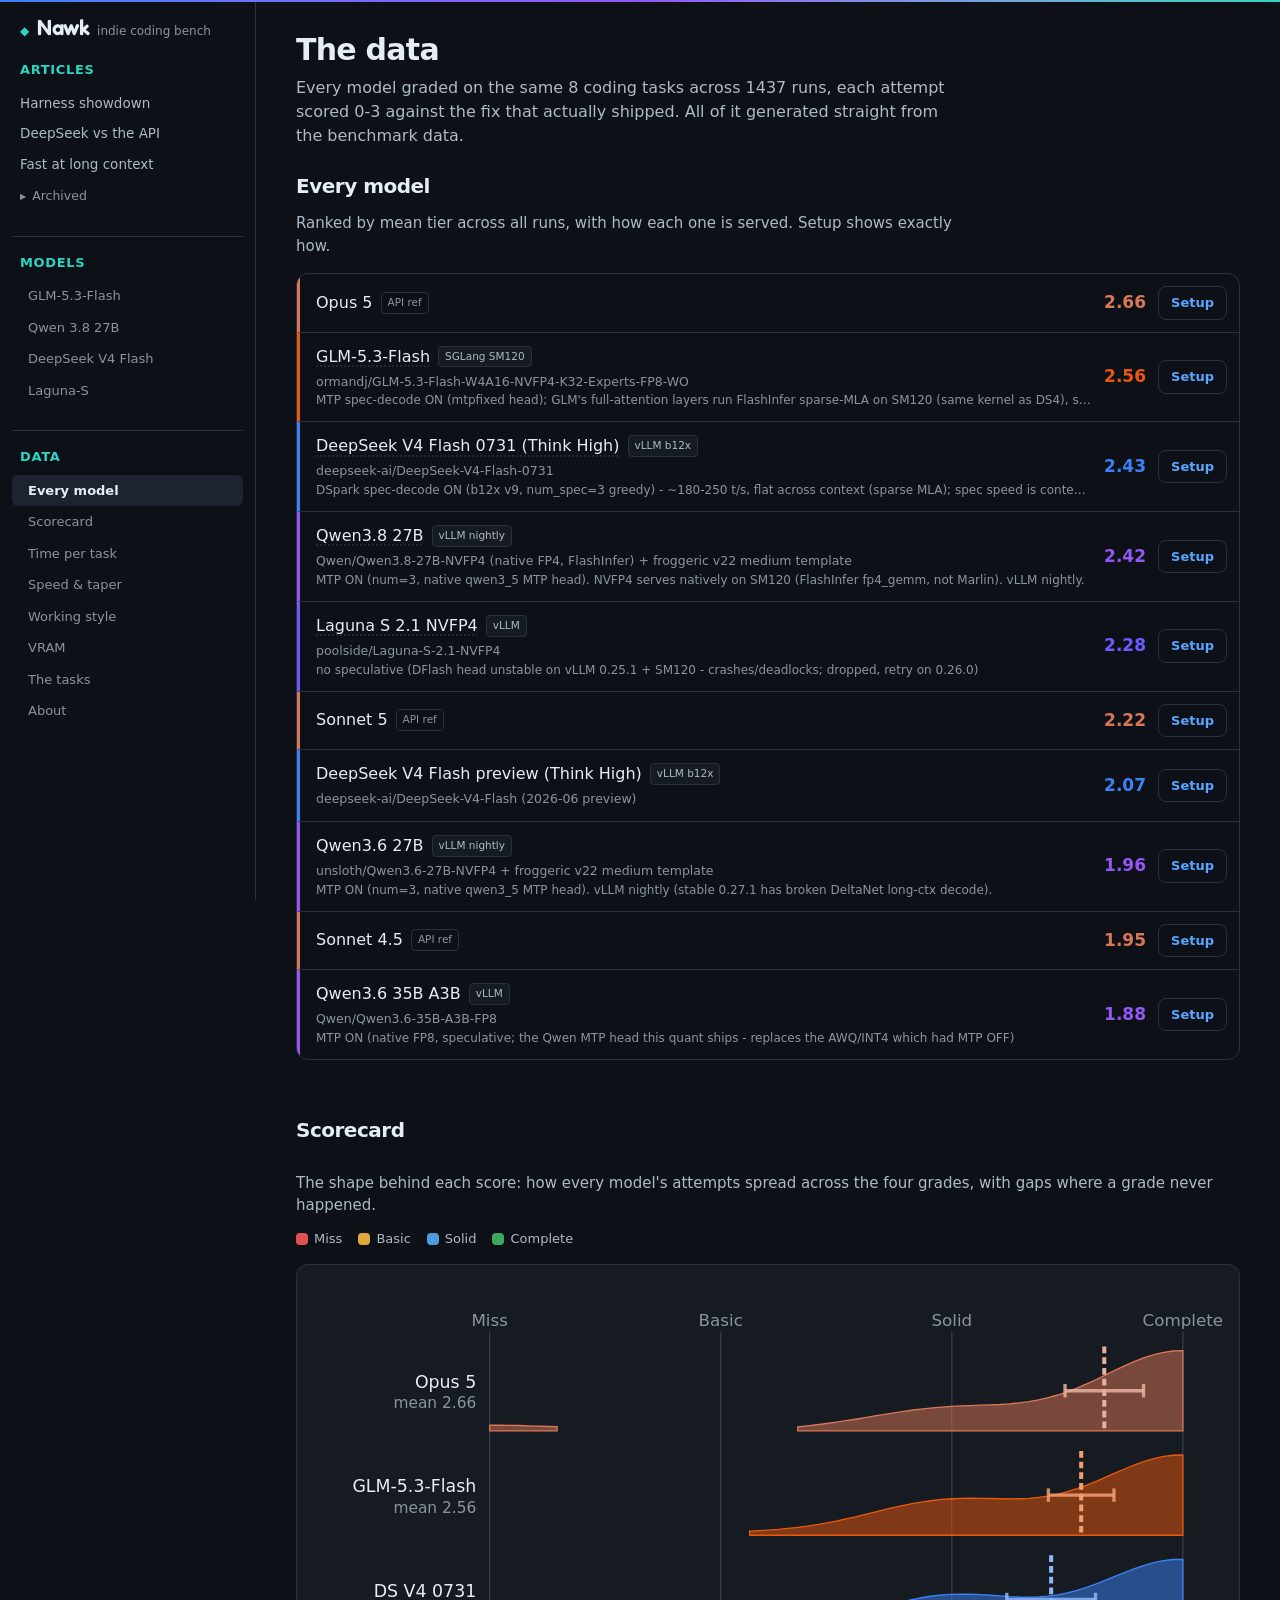
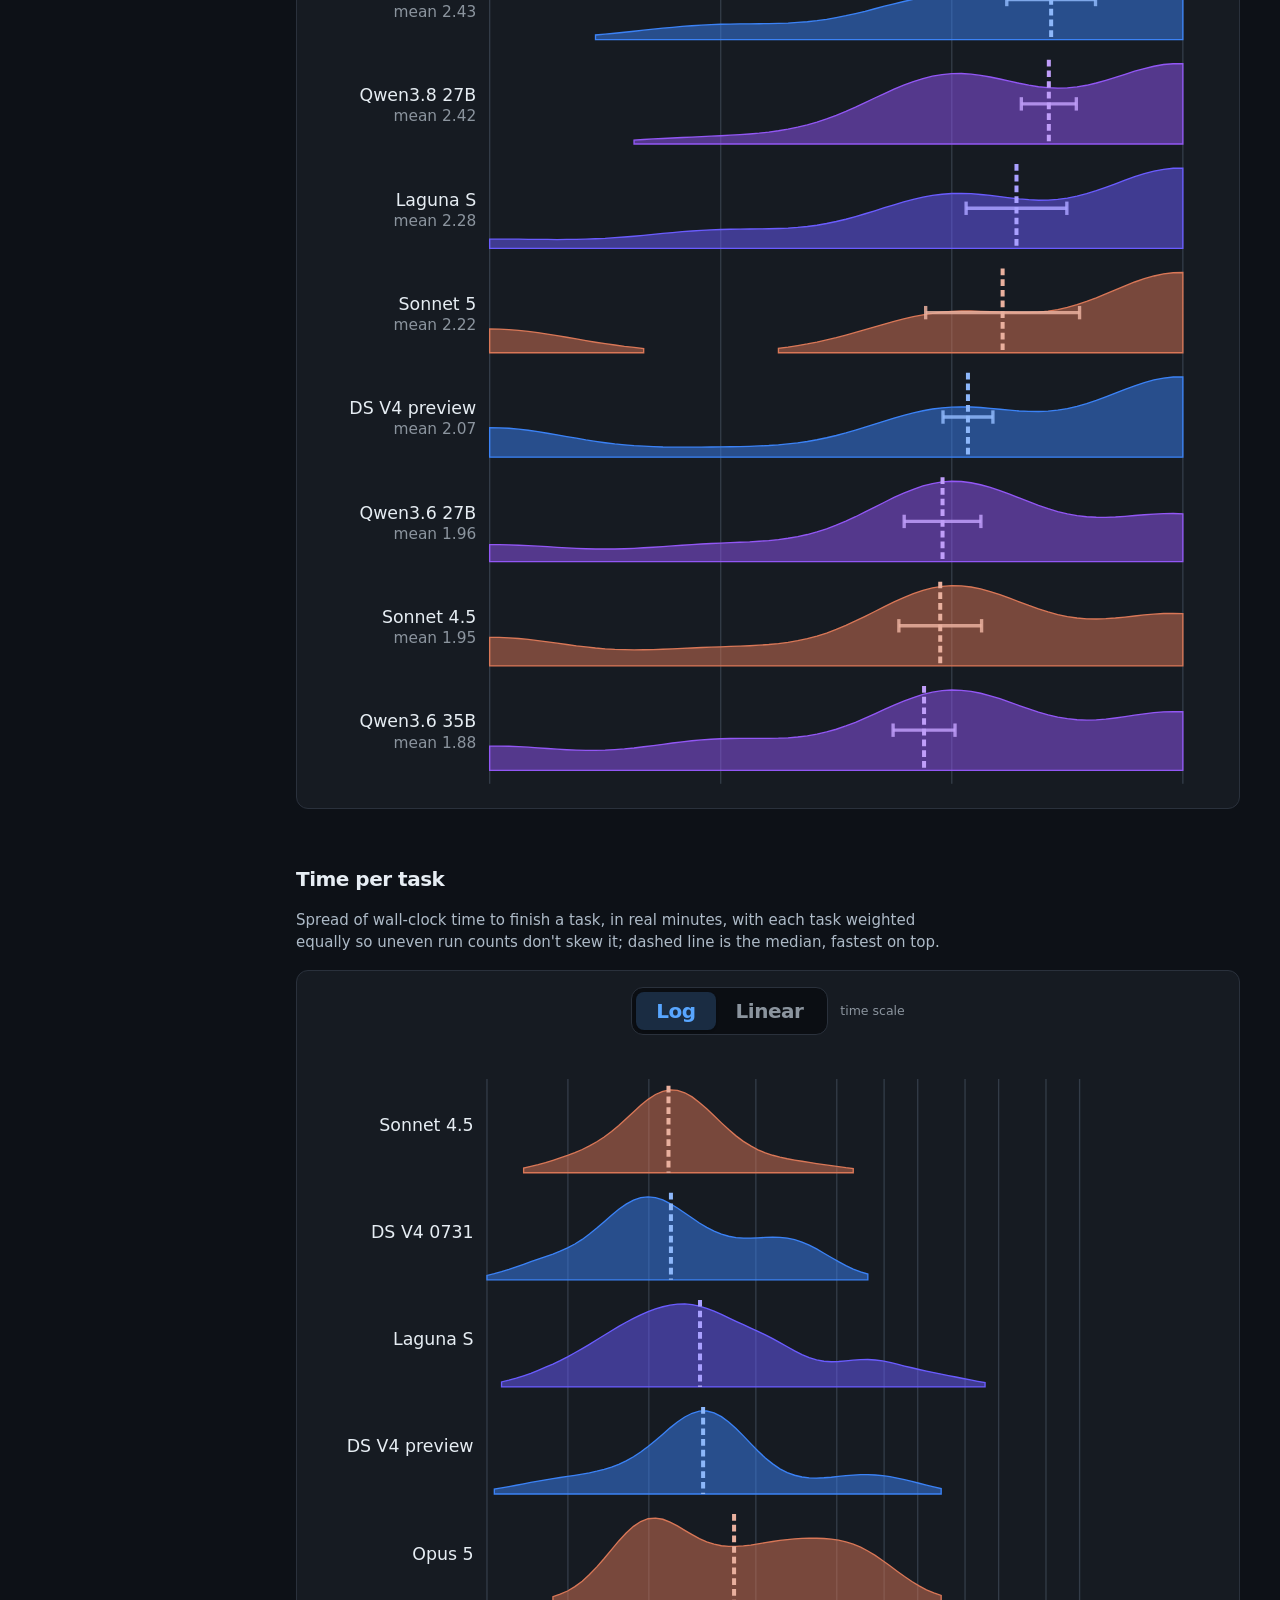
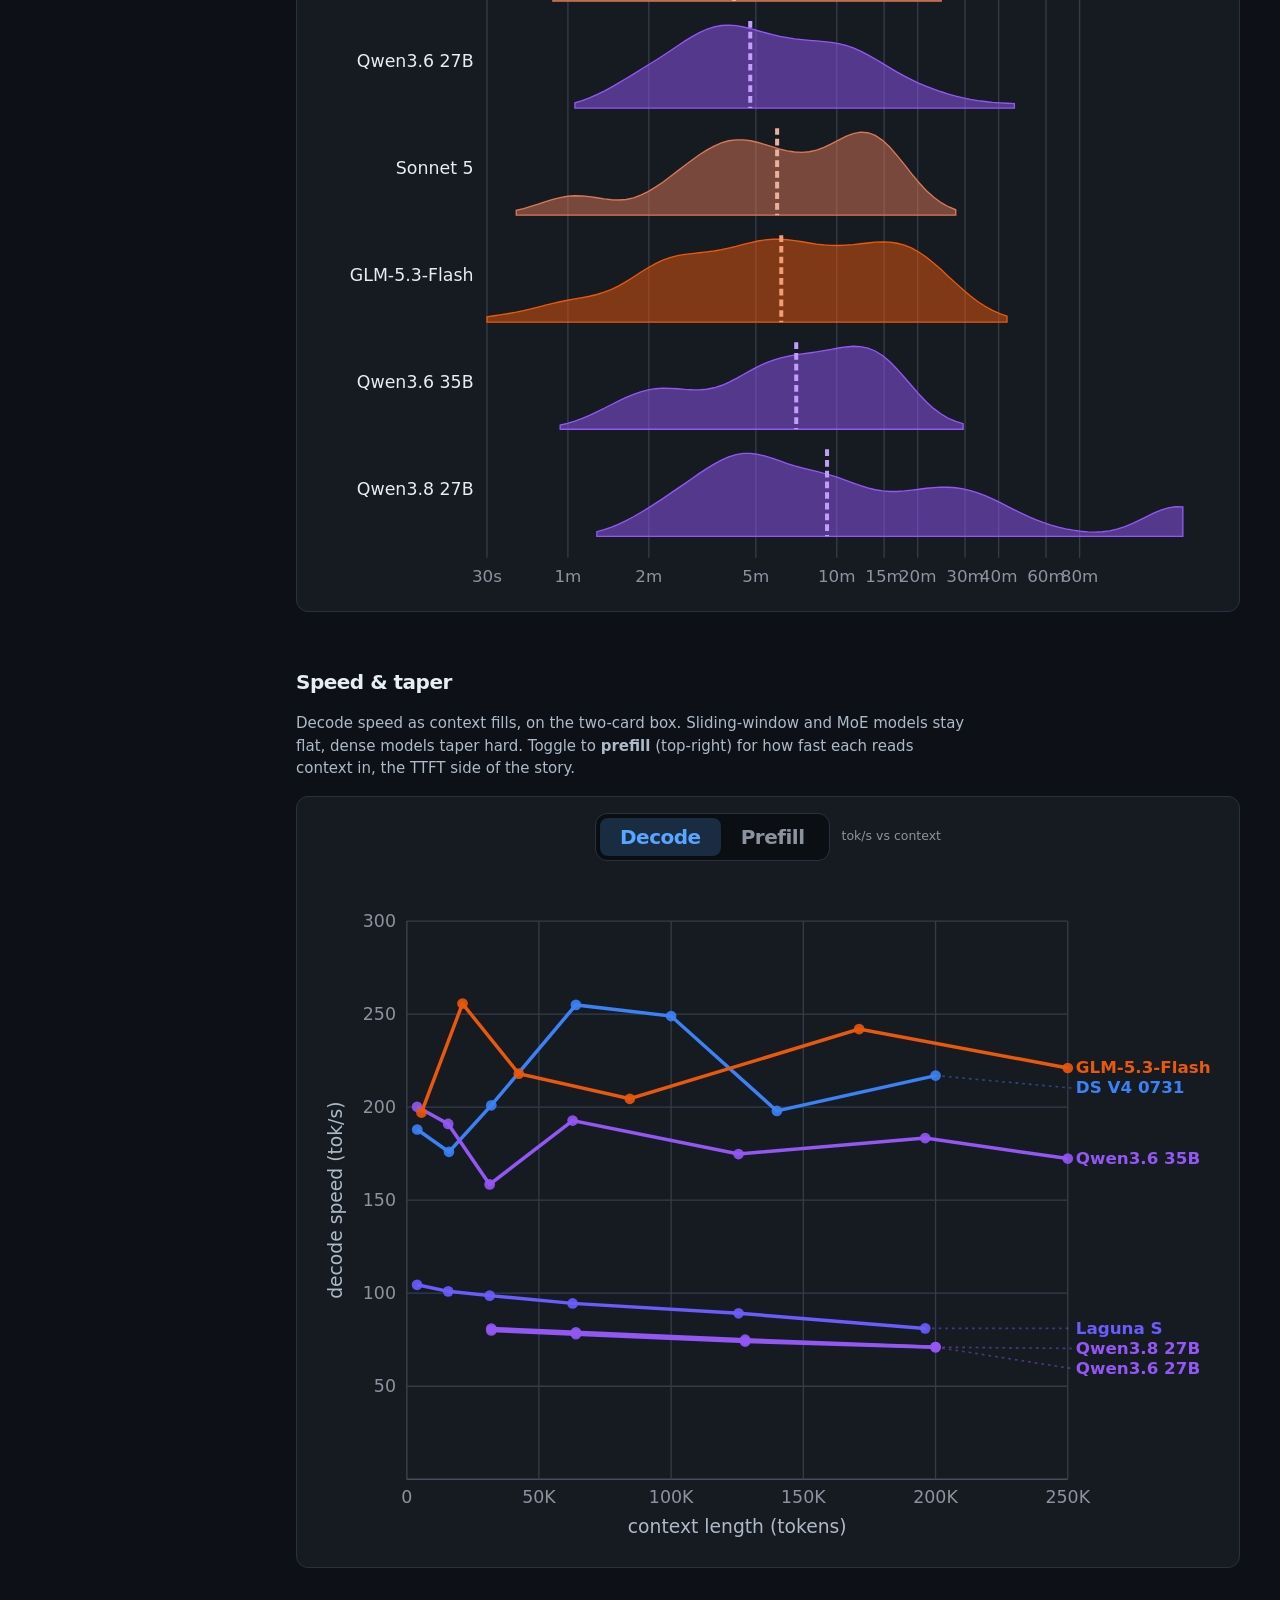
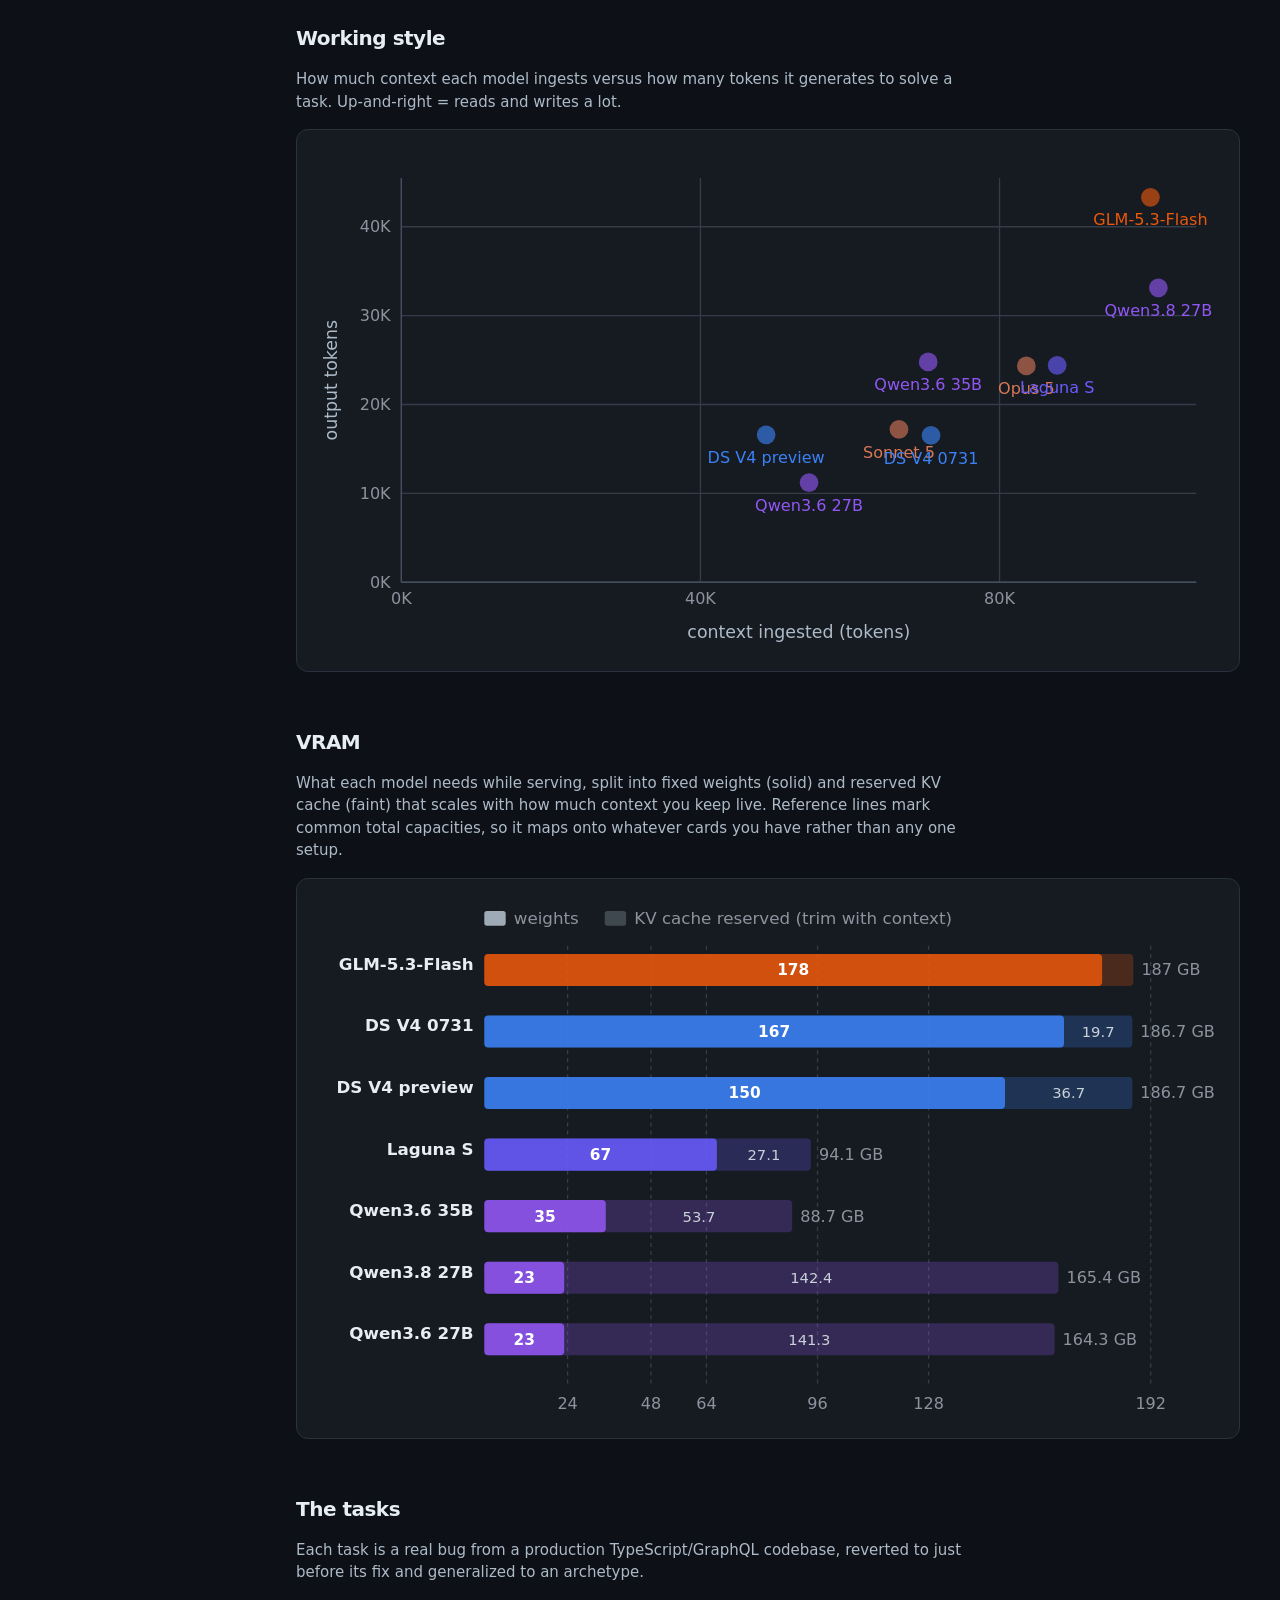
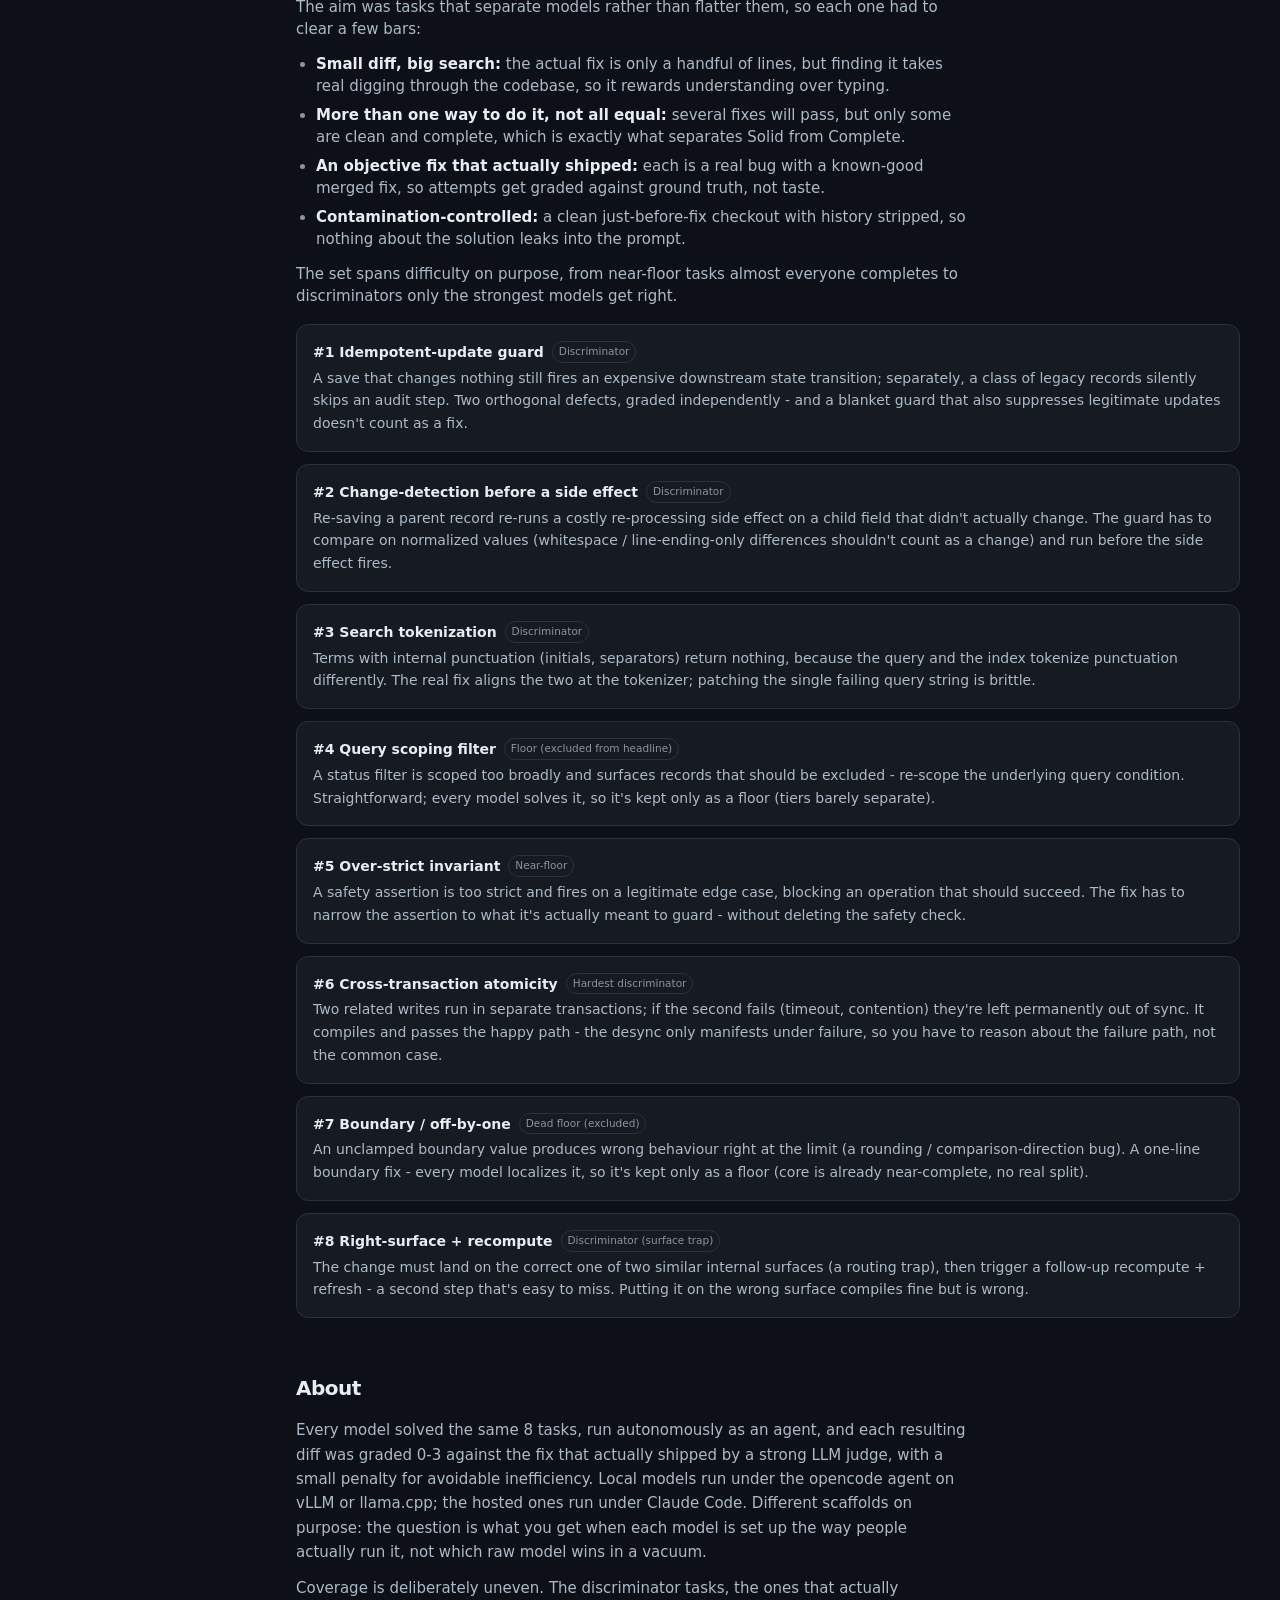
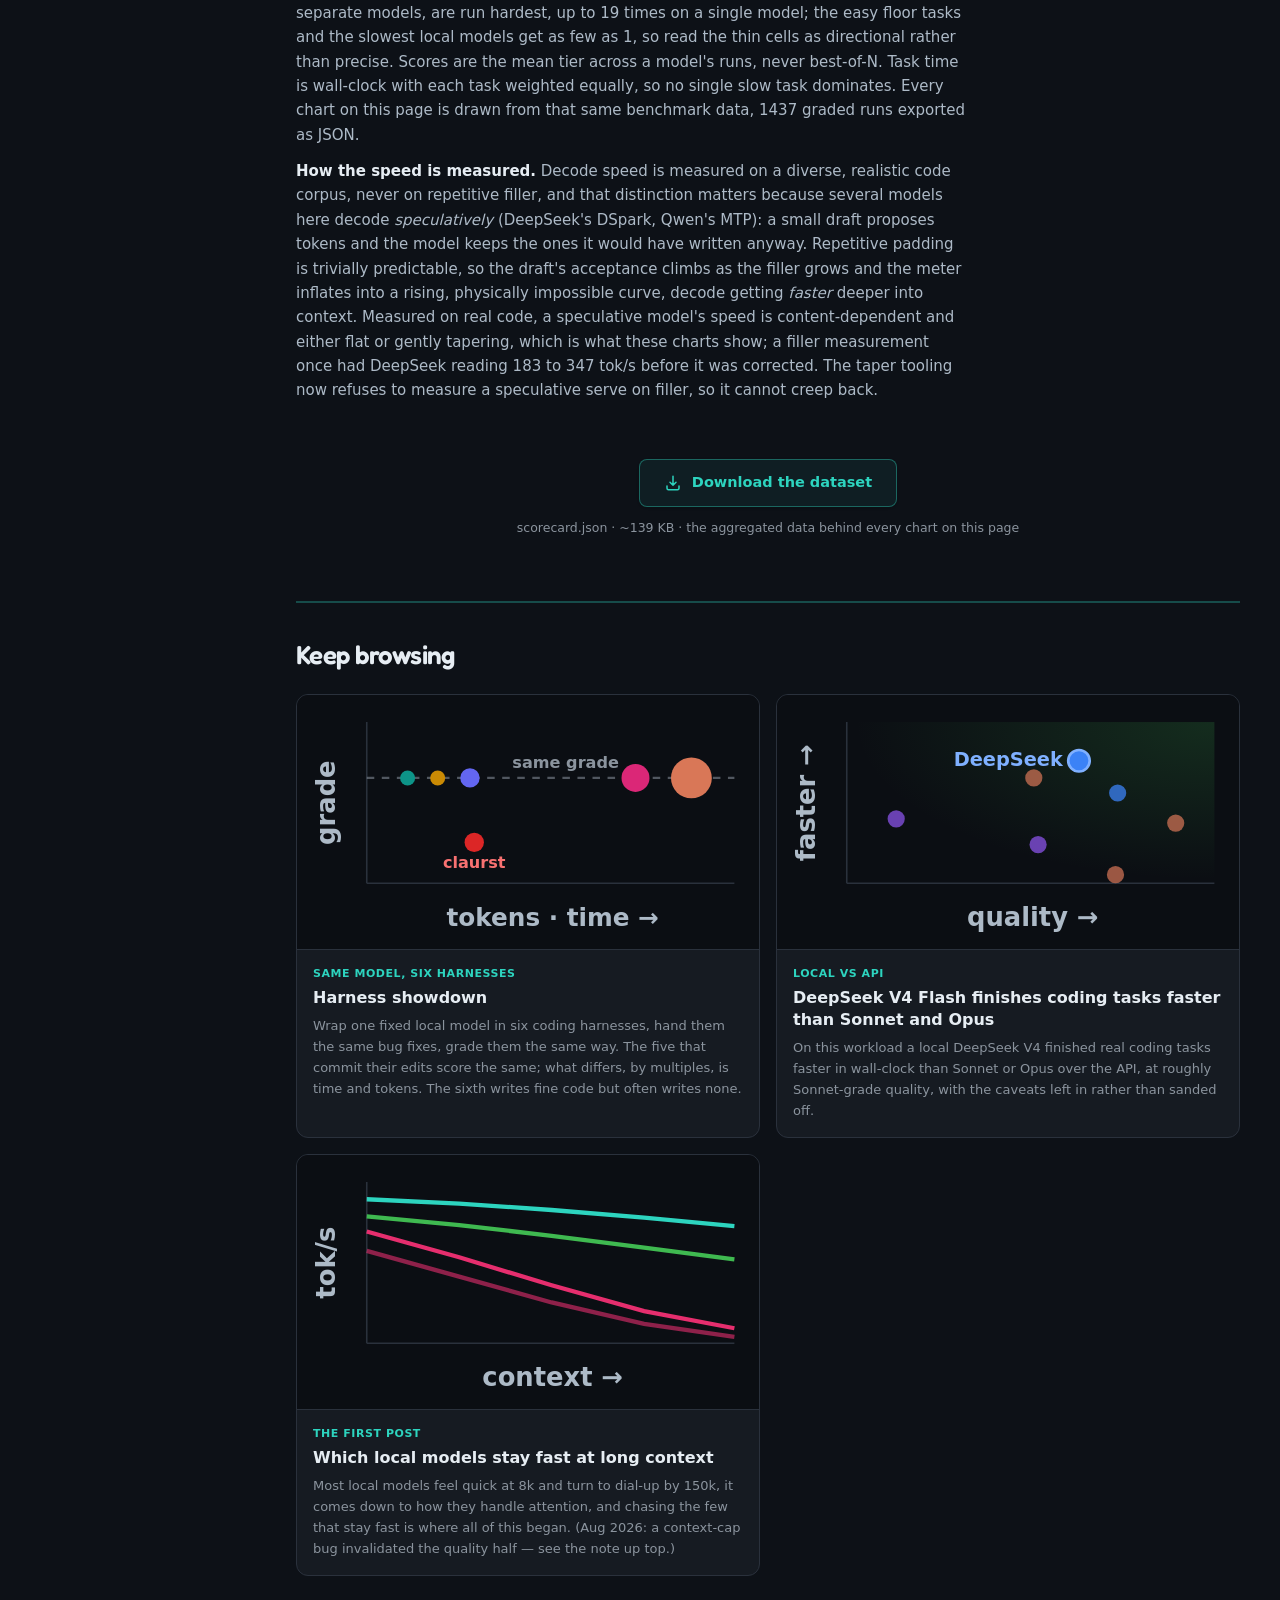
==== commit f78992fe: "Update GLM full results and page framing" ====
--- a/data/index.html
+++ b/data/index.html
@@ -11,19 +11,19 @@
 			href="https://fonts.googleapis.com/css2?family=Fredoka:wght@500;600;700&display=swap"
 			rel="stylesheet"
 		/>
-		<link href="../_app/immutable/entry/start.g6UlEzXg.js" rel="modulepreload">
-		<link href="../_app/immutable/chunks/D8U4sPQi.js" rel="modulepreload">
+		<link href="../_app/immutable/entry/start.D-f477en.js" rel="modulepreload">
+		<link href="../_app/immutable/chunks/BHI_z_ms.js" rel="modulepreload">
 		<link href="../_app/immutable/chunks/CGDh-eqo.js" rel="modulepreload">
 		<link href="../_app/immutable/chunks/BuFlayix.js" rel="modulepreload">
 		<link href="../_app/immutable/chunks/BRYCOdeH.js" rel="modulepreload">
-		<link href="../_app/immutable/entry/app.C2VsSryO.js" rel="modulepreload">
+		<link href="../_app/immutable/entry/app.BoRfp_gm.js" rel="modulepreload">
 		<link href="../_app/immutable/chunks/DYl5dUZ5.js" rel="modulepreload">
 		<link href="../_app/immutable/chunks/xihTtKlq.js" rel="modulepreload">
-		<link href="../_app/immutable/nodes/0.DzGGyaP6.js" rel="modulepreload">
-		<link href="../_app/immutable/chunks/DAH0dstq.js" rel="modulepreload">
+		<link href="../_app/immutable/nodes/0.Cb1oKLiM.js" rel="modulepreload">
+		<link href="../_app/immutable/chunks/VeskNtua.js" rel="modulepreload">
 		<link href="../_app/immutable/chunks/Cnff18jI.js" rel="modulepreload">
-		<link href="../_app/immutable/chunks/c4VNKg25.js" rel="modulepreload">
-		<link href="../_app/immutable/nodes/7.DKyMn0hc.js" rel="modulepreload">
+		<link href="../_app/immutable/chunks/CFVyJFpJ.js" rel="modulepreload">
+		<link href="../_app/immutable/nodes/7.DQ-i25XX.js" rel="modulepreload">
 		<link href="../_app/immutable/chunks/7vcmureJ.js" rel="modulepreload">
 		<link href="../_app/immutable/chunks/BK9WXglF.js" rel="modulepreload">
 		<link href="../_app/immutable/chunks/CUAKZAYq.js" rel="modulepreload">
@@ -32,23 +32,23 @@
 		<link href="../_app/immutable/chunks/C6ibUodc.js" rel="modulepreload">
 		<link href="../_app/immutable/chunks/ClzrDbfN.js" rel="modulepreload">
 		<!--1yre5p1--><!----><title>Nawk - The data</title>
-		<link href="../_app/immutable/assets/0.C1zqa0FE.css" rel="stylesheet">
+		<link href="../_app/immutable/assets/0.D4KlvYzY.css" rel="stylesheet">
 	</head>
 	<body data-sveltekit-preload-data="hover">
-		<div style="display: contents"><!--[--><!--[0--><!--[--><div class="relative flex"><div class="pointer-events-none fixed inset-x-0 top-0 z-50 h-0.5 bg-gradient-to-r from-[#3B82F6] via-[#9257F5] to-brand"></div> <!--[-1--><!--]--> <aside class="sidebar border-r border-border bg-bg px-3 py-4 svelte-129hoe0"><a href="/" class="mb-5 flex items-baseline gap-2 px-2 text-fg no-underline"><span class="text-xs text-brand">◆</span> <span class="font-display text-[22px] font-semibold leading-none tracking-tight">Nawk</span> <span class="text-[12px] font-normal text-mut">indie coding bench</span></a> <p class="mb-2 mt-1 px-2 text-[13px] font-bold uppercase tracking-wider text-brand">Articles</p> <!--[--><a href="/articles/harness-showdown" class="block rounded-md px-2 py-1.5 text-[13.5px] leading-snug text-fgdim hover:bg-panel hover:text-fg svelte-129hoe0">Harness showdown</a><a href="/articles/local-vs-api" class="block rounded-md px-2 py-1.5 text-[13.5px] leading-snug text-fgdim hover:bg-panel hover:text-fg svelte-129hoe0">DeepSeek vs the API</a><a href="/articles/faster-local-model" class="block rounded-md px-2 py-1.5 text-[13.5px] leading-snug text-fgdim hover:bg-panel hover:text-fg svelte-129hoe0">Fast at long context</a><!--]--> <!--[0--><details class="group mt-0.5"><summary class="flex cursor-pointer list-none items-center gap-1.5 rounded-md px-2 py-1.5 text-[12.5px] text-mut hover:bg-panel hover:text-fgdim"><span class="text-[8px] transition-transform group-open:rotate-90">▶</span> Archived</summary> <!--[--><a href="/articles/harness-efficiency-not-quality" class="block rounded-md py-1.5 pl-6 pr-2 text-[12.5px] leading-snug text-mut hover:bg-panel hover:text-fg svelte-129hoe0">Efficiency, not quality</a><!--]--></details><!--]--> <a href="/models" class="mb-2 mt-6 block border-t border-border px-2 pt-4 text-[13px] font-bold uppercase tracking-wider text-brand hover:text-fg svelte-129hoe0">Models</a> <!--[--><a href="/models/glm-5-3-flash" class="block rounded-md px-2 py-1.5 pl-4 text-[13px] text-mut hover:bg-panel hover:text-fg svelte-129hoe0">GLM-5.3-Flash</a><a href="/models/qwen-3-8-27b" class="block rounded-md px-2 py-1.5 pl-4 text-[13px] text-mut hover:bg-panel hover:text-fg svelte-129hoe0">Qwen 3.8 27B</a><a href="/models/deepseek-v4-flash-0731" class="block rounded-md px-2 py-1.5 pl-4 text-[13px] text-mut hover:bg-panel hover:text-fg svelte-129hoe0">DeepSeek V4 Flash</a><a href="/models/laguna-s" class="block rounded-md px-2 py-1.5 pl-4 text-[13px] text-mut hover:bg-panel hover:text-fg svelte-129hoe0">Laguna-S</a><!--]--> <a href="/data" class="mb-2 mt-6 block border-t border-border px-2 pt-4 text-[13px] font-bold uppercase tracking-wider text-brand hover:text-fg">Data</a> <!--[--><a href="/data#models" class="block rounded-md px-2 py-1.5 pl-4 text-[13px] text-mut hover:bg-panel hover:text-fg svelte-129hoe0">Every model</a><a href="/data#scorecard" class="block rounded-md px-2 py-1.5 pl-4 text-[13px] text-mut hover:bg-panel hover:text-fg svelte-129hoe0">Scorecard</a><a href="/data#time" class="block rounded-md px-2 py-1.5 pl-4 text-[13px] text-mut hover:bg-panel hover:text-fg svelte-129hoe0">Time per task</a><a href="/data#speed" class="block rounded-md px-2 py-1.5 pl-4 text-[13px] text-mut hover:bg-panel hover:text-fg svelte-129hoe0">Speed &amp; taper</a><a href="/data#effort" class="block rounded-md px-2 py-1.5 pl-4 text-[13px] text-mut hover:bg-panel hover:text-fg svelte-129hoe0">Working style</a><a href="/data#vram" class="block rounded-md px-2 py-1.5 pl-4 text-[13px] text-mut hover:bg-panel hover:text-fg svelte-129hoe0">VRAM</a><a href="/data#tasks" class="block rounded-md px-2 py-1.5 pl-4 text-[13px] text-mut hover:bg-panel hover:text-fg svelte-129hoe0">The tasks</a><a href="/data#about" class="block rounded-md px-2 py-1.5 pl-4 text-[13px] text-mut hover:bg-panel hover:text-fg svelte-129hoe0">About</a><!--]--></aside><!----> <div class="flex min-h-screen min-w-0 flex-1 flex-col"><div class="sticky top-0 z-20 flex items-center gap-3 border-b border-border bg-bg/90 px-4 py-3 backdrop-blur md:hidden"><button aria-label="Open menu" class="flex flex-col gap-1 rounded-lg p-1.5 hover:bg-panel"><span class="h-0.5 w-5 rounded bg-fgdim"></span> <span class="h-0.5 w-5 rounded bg-fgdim"></span> <span class="h-0.5 w-5 rounded bg-fgdim"></span></button> <a href="/" class="flex items-baseline gap-1.5 text-sm font-bold tracking-tight text-fg no-underline"><span class="text-[10px] text-brand">◆</span>Nawk</a></div> <main class="mx-auto w-full max-w-5xl flex-1 px-4 py-8 md:px-10"><!--[--><h1 class="mb-2 text-3xl font-bold tracking-tight">The data</h1> <p class="mb-6 max-w-2xl text-fgdim">Every model graded on the same 8 coding tasks across 1405 runs, each attempt
-	scored 0-3 against the fix that actually shipped. All of it generated straight from the benchmark data.</p> <!--[-1--><!--]--> <section id="models" class="mb-14 scroll-mt-6"><h2 class="mb-3 text-xl font-semibold tracking-tight">Every model</h2> <p class="mb-4 max-w-2xl text-[15px] text-fgdim">Ranked by mean tier across all runs, with how each one is served. Setup shows exactly how.</p> <div class="divide-y divide-border overflow-hidden rounded-xl border border-border"><!--[--><div class="flex items-center gap-3 border-l-[3px] py-3 pl-4 pr-3 hover:bg-panel/50" style="border-left-color:#D97757"><div class="min-w-0 flex-1"><div class="flex flex-wrap items-center gap-x-2 gap-y-1"><!--[-1--><span class="font-medium text-fg">Opus 5</span><!--]--> <!--[0--><span class="shrink-0 rounded border border-border px-1.5 py-0.5 text-[10.5px] font-medium text-mut">API ref</span><!--]--></div> <!--[-1--><!--]--></div> <div class="shrink-0 text-[17px] font-semibold tabular-nums" style="color:#D97757">2.66</div> <button type="button" class="shrink-0 rounded-lg border border-border px-3 py-1.5 text-[13px] font-semibold text-acc transition-colors hover:border-acc hover:bg-acc/10">Setup</button></div><div class="flex items-center gap-3 border-l-[3px] py-3 pl-4 pr-3 hover:bg-panel/50" style="border-left-color:#3B82F6"><div class="min-w-0 flex-1"><div class="flex flex-wrap items-center gap-x-2 gap-y-1"><!--[0--><a href="/models/deepseek-v4-flash-0731" class="font-medium text-fg underline decoration-border decoration-dotted underline-offset-4 hover:decoration-acc">DeepSeek V4 Flash 0731 (Think High)</a><!--]--> <!--[-1--><span class="shrink-0 rounded border border-border bg-panel px-1.5 py-0.5 text-[10.5px] font-medium text-fgdim">vLLM b12x</span><!--]--></div> <!--[0--><div class="mt-1 truncate text-[12.5px] text-mut">deepseek-ai/DeepSeek-V4-Flash-0731</div> <!--[0--><div class="truncate text-[12px] text-mut">DSpark spec-decode ON (b12x v9, num_spec=3 greedy) - ~180-250 t/s, flat across context (sparse MLA); spec speed is content-dependent</div><!--]--><!--]--></div> <div class="shrink-0 text-[17px] font-semibold tabular-nums" style="color:#3B82F6">2.43</div> <button type="button" class="shrink-0 rounded-lg border border-border px-3 py-1.5 text-[13px] font-semibold text-acc transition-colors hover:border-acc hover:bg-acc/10">Setup</button></div><div class="flex items-center gap-3 border-l-[3px] py-3 pl-4 pr-3 hover:bg-panel/50" style="border-left-color:#9257F5"><div class="min-w-0 flex-1"><div class="flex flex-wrap items-center gap-x-2 gap-y-1"><!--[0--><a href="/models/qwen-3-8-27b" class="font-medium text-fg underline decoration-border decoration-dotted underline-offset-4 hover:decoration-acc">Qwen3.8 27B</a><!--]--> <!--[-1--><span class="shrink-0 rounded border border-border bg-panel px-1.5 py-0.5 text-[10.5px] font-medium text-fgdim">vLLM nightly</span><!--]--></div> <!--[0--><div class="mt-1 truncate text-[12.5px] text-mut">Qwen/Qwen3.8-27B-NVFP4 (native FP4, FlashInfer) + froggeric v22 medium template</div> <!--[0--><div class="truncate text-[12px] text-mut">MTP ON (num=3, native qwen3_5 MTP head). NVFP4 serves natively on SM120 (FlashInfer fp4_gemm, not Marlin). vLLM nightly.</div><!--]--><!--]--></div> <div class="shrink-0 text-[17px] font-semibold tabular-nums" style="color:#9257F5">2.42</div> <button type="button" class="shrink-0 rounded-lg border border-border px-3 py-1.5 text-[13px] font-semibold text-acc transition-colors hover:border-acc hover:bg-acc/10">Setup</button></div><div class="flex items-center gap-3 border-l-[3px] py-3 pl-4 pr-3 hover:bg-panel/50" style="border-left-color:#EA580C"><div class="min-w-0 flex-1"><div class="flex flex-wrap items-center gap-x-2 gap-y-1"><!--[0--><a href="/models/glm-5-3-flash" class="font-medium text-fg underline decoration-border decoration-dotted underline-offset-4 hover:decoration-acc">GLM-5.3-Flash</a><!--]--> <!--[-1--><span class="shrink-0 rounded border border-border bg-panel px-1.5 py-0.5 text-[10.5px] font-medium text-fgdim">SGLang SM120</span><!--]--></div> <!--[0--><div class="mt-1 truncate text-[12.5px] text-mut">ormandj/GLM-5.3-Flash-W4A16-NVFP4-K32-Experts-FP8-WO</div> <!--[0--><div class="truncate text-[12px] text-mut">MTP spec-decode ON (mtpfixed head); GLM's full-attention layers run FlashInfer sparse-MLA on SM120 (same kernel as DS4), so decode stays flat ~200-255 t/s; spec acceptance is content-dependent (0.7-0.97).</div><!--]--><!--]--></div> <div class="shrink-0 text-[17px] font-semibold tabular-nums" style="color:#EA580C">2.41</div> <button type="button" class="shrink-0 rounded-lg border border-border px-3 py-1.5 text-[13px] font-semibold text-acc transition-colors hover:border-acc hover:bg-acc/10">Setup</button></div><div class="flex items-center gap-3 border-l-[3px] py-3 pl-4 pr-3 hover:bg-panel/50" style="border-left-color:#6A5CFF"><div class="min-w-0 flex-1"><div class="flex flex-wrap items-center gap-x-2 gap-y-1"><!--[0--><a href="/models/laguna-s" class="font-medium text-fg underline decoration-border decoration-dotted underline-offset-4 hover:decoration-acc">Laguna S 2.1 NVFP4</a><!--]--> <!--[-1--><span class="shrink-0 rounded border border-border bg-panel px-1.5 py-0.5 text-[10.5px] font-medium text-fgdim">vLLM</span><!--]--></div> <!--[0--><div class="mt-1 truncate text-[12.5px] text-mut">poolside/Laguna-S-2.1-NVFP4</div> <!--[0--><div class="truncate text-[12px] text-mut">no speculative (DFlash head unstable on vLLM 0.25.1 + SM120 - crashes/deadlocks; dropped, retry on 0.26.0)</div><!--]--><!--]--></div> <div class="shrink-0 text-[17px] font-semibold tabular-nums" style="color:#6A5CFF">2.28</div> <button type="button" class="shrink-0 rounded-lg border border-border px-3 py-1.5 text-[13px] font-semibold text-acc transition-colors hover:border-acc hover:bg-acc/10">Setup</button></div><div class="flex items-center gap-3 border-l-[3px] py-3 pl-4 pr-3 hover:bg-panel/50" style="border-left-color:#D97757"><div class="min-w-0 flex-1"><div class="flex flex-wrap items-center gap-x-2 gap-y-1"><!--[-1--><span class="font-medium text-fg">Sonnet 5</span><!--]--> <!--[0--><span class="shrink-0 rounded border border-border px-1.5 py-0.5 text-[10.5px] font-medium text-mut">API ref</span><!--]--></div> <!--[-1--><!--]--></div> <div class="shrink-0 text-[17px] font-semibold tabular-nums" style="color:#D97757">2.22</div> <button type="button" class="shrink-0 rounded-lg border border-border px-3 py-1.5 text-[13px] font-semibold text-acc transition-colors hover:border-acc hover:bg-acc/10">Setup</button></div><div class="flex items-center gap-3 border-l-[3px] py-3 pl-4 pr-3 hover:bg-panel/50" style="border-left-color:#3B82F6"><div class="min-w-0 flex-1"><div class="flex flex-wrap items-center gap-x-2 gap-y-1"><!--[-1--><span class="font-medium text-fg">DeepSeek V4 Flash preview (Think High)</span><!--]--> <!--[-1--><span class="shrink-0 rounded border border-border bg-panel px-1.5 py-0.5 text-[10.5px] font-medium text-fgdim">vLLM b12x</span><!--]--></div> <!--[0--><div class="mt-1 truncate text-[12.5px] text-mut">deepseek-ai/DeepSeek-V4-Flash (2026-06 preview)</div> <!--[-1--><!--]--><!--]--></div> <div class="shrink-0 text-[17px] font-semibold tabular-nums" style="color:#3B82F6">2.07</div> <button type="button" class="shrink-0 rounded-lg border border-border px-3 py-1.5 text-[13px] font-semibold text-acc transition-colors hover:border-acc hover:bg-acc/10">Setup</button></div><div class="flex items-center gap-3 border-l-[3px] py-3 pl-4 pr-3 hover:bg-panel/50" style="border-left-color:#9257F5"><div class="min-w-0 flex-1"><div class="flex flex-wrap items-center gap-x-2 gap-y-1"><!--[-1--><span class="font-medium text-fg">Qwen3.6 27B</span><!--]--> <!--[-1--><span class="shrink-0 rounded border border-border bg-panel px-1.5 py-0.5 text-[10.5px] font-medium text-fgdim">vLLM nightly</span><!--]--></div> <!--[0--><div class="mt-1 truncate text-[12.5px] text-mut">unsloth/Qwen3.6-27B-NVFP4 + froggeric v22 medium template</div> <!--[0--><div class="truncate text-[12px] text-mut">MTP ON (num=3, native qwen3_5 MTP head). vLLM nightly (stable 0.27.1 has broken DeltaNet long-ctx decode).</div><!--]--><!--]--></div> <div class="shrink-0 text-[17px] font-semibold tabular-nums" style="color:#9257F5">1.96</div> <button type="button" class="shrink-0 rounded-lg border border-border px-3 py-1.5 text-[13px] font-semibold text-acc transition-colors hover:border-acc hover:bg-acc/10">Setup</button></div><div class="flex items-center gap-3 border-l-[3px] py-3 pl-4 pr-3 hover:bg-panel/50" style="border-left-color:#D97757"><div class="min-w-0 flex-1"><div class="flex flex-wrap items-center gap-x-2 gap-y-1"><!--[-1--><span class="font-medium text-fg">Sonnet 4.5</span><!--]--> <!--[0--><span class="shrink-0 rounded border border-border px-1.5 py-0.5 text-[10.5px] font-medium text-mut">API ref</span><!--]--></div> <!--[-1--><!--]--></div> <div class="shrink-0 text-[17px] font-semibold tabular-nums" style="color:#D97757">1.95</div> <button type="button" class="shrink-0 rounded-lg border border-border px-3 py-1.5 text-[13px] font-semibold text-acc transition-colors hover:border-acc hover:bg-acc/10">Setup</button></div><div class="flex items-center gap-3 border-l-[3px] py-3 pl-4 pr-3 hover:bg-panel/50" style="border-left-color:#9257F5"><div class="min-w-0 flex-1"><div class="flex flex-wrap items-center gap-x-2 gap-y-1"><!--[-1--><span class="font-medium text-fg">Qwen3.6 35B A3B</span><!--]--> <!--[-1--><span class="shrink-0 rounded border border-border bg-panel px-1.5 py-0.5 text-[10.5px] font-medium text-fgdim">vLLM</span><!--]--></div> <!--[0--><div class="mt-1 truncate text-[12.5px] text-mut">Qwen/Qwen3.6-35B-A3B-FP8</div> <!--[0--><div class="truncate text-[12px] text-mut">MTP ON (native FP8, speculative; the Qwen MTP head this quant ships - replaces the AWQ/INT4 which had MTP OFF)</div><!--]--><!--]--></div> <div class="shrink-0 text-[17px] font-semibold tabular-nums" style="color:#9257F5">1.88</div> <button type="button" class="shrink-0 rounded-lg border border-border px-3 py-1.5 text-[13px] font-semibold text-acc transition-colors hover:border-acc hover:bg-acc/10">Setup</button></div><!--]--></div></section> <section id="scorecard" class="mb-14 scroll-mt-6"><h2 class="mb-3 text-xl font-semibold tracking-tight">Scorecard</h2> <p class="mb-3 mt-7 text-[15px] text-fgdim">The shape behind each score: how every model's attempts spread across the four grades, with gaps where a grade never happened.</p> <div class="mb-4 flex flex-wrap gap-4 text-[13px] text-fgdim"><!--[--><span class="inline-flex items-center gap-1.5"><span class="inline-block h-3 w-3 rounded-sm" style="background:#E05252"></span>Miss</span><span class="inline-flex items-center gap-1.5"><span class="inline-block h-3 w-3 rounded-sm" style="background:#E0A93C"></span>Basic</span><span class="inline-flex items-center gap-1.5"><span class="inline-block h-3 w-3 rounded-sm" style="background:#4C9BE0"></span>Solid</span><span class="inline-flex items-center gap-1.5"><span class="inline-block h-3 w-3 rounded-sm" style="background:#3FA85F"></span>Complete</span><!--]--></div> <div class="rounded-xl border border-border bg-panel p-4"><div class="relative"><svg viewBox="0 0 680 830" class="w-full" role="img" aria-label="quality distribution across grades"><!--[--><line x1="132" y1="38" x2="132" y2="824" stroke="#333c48"></line><text x="132" y="34" fill="#8b949e" font-size="12.5" text-anchor="middle">Miss</text><line x1="304.66666666666663" y1="38" x2="304.66666666666663" y2="824" stroke="#333c48"></line><text x="304.66666666666663" y="34" fill="#8b949e" font-size="12.5" text-anchor="middle">Basic</text><line x1="477.3333333333333" y1="38" x2="477.3333333333333" y2="824" stroke="#333c48"></line><text x="477.3333333333333" y="34" fill="#8b949e" font-size="12.5" text-anchor="middle">Solid</text><line x1="650" y1="38" x2="650" y2="824" stroke="#333c48"></line><text x="650" y="34" fill="#8b949e" font-size="12.5" text-anchor="middle">Complete</text><!--]--><!--[--><!--[--><path d="M132.0,112.0 L132.0,107.7 L139.2,107.8 L146.4,107.9 L153.6,108.0 L160.8,108.2 L168.0,108.4 L175.2,108.7 L182.4,108.9 L182.4,112.0 Z" fill="#D97757" fill-opacity="0.5" stroke="#D97757" stroke-width="1" class="cursor-pointer" role="button" tabindex="0" aria-label="Opus 5"></path><path d="M362.2,112.0 L362.2,108.9 L369.4,108.2 L376.6,107.4 L383.8,106.5 L391.0,105.5 L398.2,104.4 L405.4,103.3 L412.6,102.1 L419.8,100.8 L427.0,99.6 L434.2,98.5 L441.4,97.4 L448.6,96.4 L455.8,95.5 L462.9,94.8 L470.1,94.2 L477.3,93.7 L484.5,93.3 L491.7,93.1 L498.9,92.8 L506.1,92.6 L513.3,92.3 L520.5,91.8 L527.7,91.1 L534.9,90.2 L542.1,88.9 L549.3,87.2 L556.5,85.2 L563.7,82.8 L570.9,80.0 L578.1,76.9 L585.3,73.6 L592.4,70.1 L599.6,66.6 L606.8,63.2 L614.0,60.0 L621.2,57.3 L628.4,55.0 L635.6,53.3 L642.8,52.3 L650.0,52.0 L650.0,112.0 Z" fill="#D97757" fill-opacity="0.5" stroke="#D97757" stroke-width="1" class="cursor-pointer" role="button" tabindex="0" aria-label="Opus 5"></path><!--]--><!--[0--><line x1="561.94" y1="82" x2="620.6466666666668" y2="82" stroke="#e9b09e" stroke-width="2.5" stroke-opacity="0.85" class="pointer-events-none"></line><line x1="561.94" y1="77" x2="561.94" y2="87" stroke="#e9b09e" stroke-width="2.5" stroke-opacity="0.85" class="pointer-events-none"></line><line x1="620.6466666666668" y1="77" x2="620.6466666666668" y2="87" stroke="#e9b09e" stroke-width="2.5" stroke-opacity="0.85" class="pointer-events-none"></line><!--]--><line x1="591.2933333333333" y1="49" x2="591.2933333333333" y2="112" stroke="#e9b09e" stroke-width="3" stroke-dasharray="5 3" class="pointer-events-none"></line><text x="122" y="80" fill="#e6edf3" font-size="13" text-anchor="end" class="pointer-events-none">Opus 5</text><text x="122" y="95" fill="#8b949e" font-size="11.5" text-anchor="end" class="pointer-events-none">mean 2.66</text><!--[--><path d="M211.1,190.0 L211.1,186.5 L218.3,185.9 L225.5,185.2 L232.7,184.5 L239.9,183.7 L247.1,182.9 L254.3,182.2 L261.5,181.4 L268.7,180.8 L275.9,180.1 L283.1,179.6 L290.3,179.2 L297.5,178.8 L304.7,178.5 L311.9,178.4 L319.1,178.2 L326.3,178.2 L333.4,178.1 L340.6,178.0 L347.8,177.8 L355.0,177.6 L362.2,177.1 L369.4,176.6 L376.6,175.8 L383.8,174.8 L391.0,173.5 L398.2,172.1 L405.4,170.5 L412.6,168.8 L419.8,166.9 L427.0,165.0 L434.2,163.2 L441.4,161.5 L448.6,159.9 L455.8,158.5 L462.9,157.4 L470.1,156.6 L477.3,156.2 L484.5,156.0 L491.7,156.1 L498.9,156.4 L506.1,156.8 L513.3,157.3 L520.5,157.8 L527.7,158.1 L534.9,158.2 L542.1,158.0 L549.3,157.5 L556.5,156.5 L563.7,155.1 L570.9,153.2 L578.1,150.9 L585.3,148.4 L592.4,145.5 L599.6,142.6 L606.8,139.7 L614.0,136.9 L621.2,134.5 L628.4,132.5 L635.6,131.0 L642.8,130.1 L650.0,130.0 L650.0,190.0 Z" fill="#3B82F6" fill-opacity="0.5" stroke="#3B82F6" stroke-width="1" class="cursor-pointer" role="button" tabindex="0" aria-label="DS V4 0731"></path><!--]--><!--[0--><line x1="518.428" y1="160" x2="584.7320000000001" y2="160" stroke="#8db7fa" stroke-width="2.5" stroke-opacity="0.85" class="pointer-events-none"></line><line x1="518.428" y1="155" x2="518.428" y2="165" stroke="#8db7fa" stroke-width="2.5" stroke-opacity="0.85" class="pointer-events-none"></line><line x1="584.7320000000001" y1="155" x2="584.7320000000001" y2="165" stroke="#8db7fa" stroke-width="2.5" stroke-opacity="0.85" class="pointer-events-none"></line><!--]--><line x1="551.58" y1="127" x2="551.58" y2="190" stroke="#8db7fa" stroke-width="3" stroke-dasharray="5 3" class="pointer-events-none"></line><text x="122" y="158" fill="#e6edf3" font-size="13" text-anchor="end" class="pointer-events-none">DS V4 0731</text><text x="122" y="173" fill="#8b949e" font-size="11.5" text-anchor="end" class="pointer-events-none">mean 2.43</text><!--[--><path d="M239.9,268.0 L239.9,265.0 L247.1,264.6 L254.3,264.2 L261.5,263.9 L268.7,263.5 L275.9,263.1 L283.1,262.8 L290.3,262.5 L297.5,262.1 L304.7,261.8 L311.9,261.4 L319.1,261.0 L326.3,260.5 L333.4,259.9 L340.6,259.1 L347.8,258.1 L355.0,256.9 L362.2,255.4 L369.4,253.7 L376.6,251.6 L383.8,249.2 L391.0,246.5 L398.2,243.6 L405.4,240.4 L412.6,237.0 L419.8,233.6 L427.0,230.3 L434.2,227.0 L441.4,224.0 L448.6,221.3 L455.8,219.1 L462.9,217.3 L470.1,216.1 L477.3,215.4 L484.5,215.3 L491.7,215.8 L498.9,216.7 L506.1,217.9 L513.3,219.4 L520.5,221.0 L527.7,222.6 L534.9,224.0 L542.1,225.2 L549.3,225.9 L556.5,226.2 L563.7,226.0 L570.9,225.3 L578.1,224.1 L585.3,222.4 L592.4,220.4 L599.6,218.2 L606.8,215.9 L614.0,213.6 L621.2,211.6 L628.4,209.9 L635.6,208.6 L642.8,208.0 L650.0,208.0 L650.0,268.0 Z" fill="#9257F5" fill-opacity="0.5" stroke="#9257F5" stroke-width="1" class="cursor-pointer" role="button" tabindex="0" aria-label="Qwen3.8 27B"></path><!--]--><!--[0--><line x1="529.306" y1="238" x2="570.4006666666667" y2="238" stroke="#c09ef9" stroke-width="2.5" stroke-opacity="0.85" class="pointer-events-none"></line><line x1="529.306" y1="233" x2="529.306" y2="243" stroke="#c09ef9" stroke-width="2.5" stroke-opacity="0.85" class="pointer-events-none"></line><line x1="570.4006666666667" y1="233" x2="570.4006666666667" y2="243" stroke="#c09ef9" stroke-width="2.5" stroke-opacity="0.85" class="pointer-events-none"></line><!--]--><line x1="549.8533333333332" y1="205" x2="549.8533333333332" y2="268" stroke="#c09ef9" stroke-width="3" stroke-dasharray="5 3" class="pointer-events-none"></line><text x="122" y="236" fill="#e6edf3" font-size="13" text-anchor="end" class="pointer-events-none">Qwen3.8 27B</text><text x="122" y="251" fill="#8b949e" font-size="11.5" text-anchor="end" class="pointer-events-none">mean 2.42</text><!--[--><path d="M132.0,346.0 L132.0,342.6 L139.2,342.6 L146.4,342.7 L153.6,342.7 L160.8,342.8 L168.0,342.9 L168.0,346.0 Z" fill="#EA580C" fill-opacity="0.5" stroke="#EA580C" stroke-width="1" class="cursor-pointer" role="button" tabindex="0" aria-label="GLM-5.3-Flash"></path><path d="M261.5,346.0 L261.5,342.9 L268.7,342.8 L275.9,342.6 L283.1,342.4 L290.3,342.2 L297.5,342.0 L304.7,341.8 L311.9,341.5 L319.1,341.2 L326.3,340.8 L333.4,340.3 L340.6,339.7 L347.8,338.9 L355.0,337.9 L362.2,336.8 L369.4,335.3 L376.6,333.7 L383.8,331.8 L391.0,329.7 L398.2,327.4 L405.4,324.9 L412.6,322.3 L419.8,319.7 L427.0,317.0 L434.2,314.5 L441.4,312.1 L448.6,310.0 L455.8,308.2 L462.9,306.8 L470.1,305.8 L477.3,305.2 L484.5,305.1 L491.7,305.2 L498.9,305.8 L506.1,306.5 L513.3,307.4 L520.5,308.2 L527.7,309.0 L534.9,309.7 L542.1,310.0 L549.3,309.9 L556.5,309.4 L563.7,308.4 L570.9,307.0 L578.1,305.1 L585.3,302.9 L592.4,300.4 L599.6,297.7 L606.8,295.0 L614.0,292.4 L621.2,290.1 L628.4,288.2 L635.6,286.9 L642.8,286.1 L650.0,286.0 L650.0,346.0 Z" fill="#EA580C" fill-opacity="0.5" stroke="#EA580C" stroke-width="1" class="cursor-pointer" role="button" tabindex="0" aria-label="GLM-5.3-Flash"></path><!--]--><!--[0--><line x1="513.5933333333334" y1="316" x2="582.6600000000001" y2="316" stroke="#f39e72" stroke-width="2.5" stroke-opacity="0.85" class="pointer-events-none"></line><line x1="513.5933333333334" y1="311" x2="513.5933333333334" y2="321" stroke="#f39e72" stroke-width="2.5" stroke-opacity="0.85" class="pointer-events-none"></line><line x1="582.6600000000001" y1="311" x2="582.6600000000001" y2="321" stroke="#f39e72" stroke-width="2.5" stroke-opacity="0.85" class="pointer-events-none"></line><!--]--><line x1="548.1266666666667" y1="283" x2="548.1266666666667" y2="346" stroke="#f39e72" stroke-width="3" stroke-dasharray="5 3" class="pointer-events-none"></line><text x="122" y="314" fill="#e6edf3" font-size="13" text-anchor="end" class="pointer-events-none">GLM-5.3-Flash</text><text x="122" y="329" fill="#8b949e" font-size="11.5" text-anchor="end" class="pointer-events-none">mean 2.41</text><!--[--><path d="M132.0,424.0 L132.0,417.1 L139.2,417.1 L146.4,417.1 L153.6,417.1 L160.8,417.2 L168.0,417.3 L175.2,417.3 L182.4,417.4 L189.6,417.3 L196.8,417.3 L203.9,417.1 L211.1,416.8 L218.3,416.5 L225.5,416.0 L232.7,415.5 L239.9,414.9 L247.1,414.2 L254.3,413.5 L261.5,412.8 L268.7,412.2 L275.9,411.5 L283.1,411.0 L290.3,410.5 L297.5,410.1 L304.7,409.9 L311.9,409.7 L319.1,409.6 L326.3,409.5 L333.4,409.4 L340.6,409.3 L347.8,409.1 L355.0,408.8 L362.2,408.3 L369.4,407.6 L376.6,406.7 L383.8,405.4 L391.0,403.9 L398.2,402.2 L405.4,400.2 L412.6,398.1 L419.8,395.9 L427.0,393.6 L434.2,391.4 L441.4,389.3 L448.6,387.4 L455.8,385.7 L462.9,384.4 L470.1,383.5 L477.3,383.0 L484.5,382.9 L491.7,383.1 L498.9,383.7 L506.1,384.4 L513.3,385.3 L520.5,386.2 L527.7,387.0 L534.9,387.6 L542.1,388.0 L549.3,387.9 L556.5,387.4 L563.7,386.4 L570.9,385.0 L578.1,383.1 L585.3,380.9 L592.4,378.4 L599.6,375.7 L606.8,373.0 L614.0,370.4 L621.2,368.1 L628.4,366.2 L635.6,364.9 L642.8,364.1 L650.0,364.0 L650.0,424.0 Z" fill="#6A5CFF" fill-opacity="0.5" stroke="#6A5CFF" stroke-width="1" class="cursor-pointer" role="button" tabindex="0" aria-label="Laguna S"></path><!--]--><!--[0--><line x1="488.03866666666664" y1="394" x2="563.3213333333333" y2="394" stroke="#a9a0ff" stroke-width="2.5" stroke-opacity="0.85" class="pointer-events-none"></line><line x1="488.03866666666664" y1="389" x2="488.03866666666664" y2="399" stroke="#a9a0ff" stroke-width="2.5" stroke-opacity="0.85" class="pointer-events-none"></line><line x1="563.3213333333333" y1="389" x2="563.3213333333333" y2="399" stroke="#a9a0ff" stroke-width="2.5" stroke-opacity="0.85" class="pointer-events-none"></line><!--]--><line x1="525.68" y1="361" x2="525.68" y2="424" stroke="#a9a0ff" stroke-width="3" stroke-dasharray="5 3" class="pointer-events-none"></line><text x="122" y="392" fill="#e6edf3" font-size="13" text-anchor="end" class="pointer-events-none">Laguna S</text><text x="122" y="407" fill="#8b949e" font-size="11.5" text-anchor="end" class="pointer-events-none">mean 2.28</text><!--[--><path d="M132.0,502.0 L132.0,484.2 L139.2,484.3 L146.4,484.7 L153.6,485.2 L160.8,486.0 L168.0,486.9 L175.2,488.0 L182.4,489.2 L189.6,490.4 L196.8,491.6 L203.9,492.9 L211.1,494.1 L218.3,495.2 L225.5,496.2 L232.7,497.2 L239.9,498.0 L247.1,498.8 L247.1,502.0 Z" fill="#D97757" fill-opacity="0.5" stroke="#D97757" stroke-width="1" class="cursor-pointer" role="button" tabindex="0" aria-label="Sonnet 5"></path><path d="M347.8,502.0 L347.8,498.6 L355.0,497.7 L362.2,496.6 L369.4,495.4 L376.6,494.0 L383.8,492.4 L391.0,490.7 L398.2,488.8 L405.4,486.8 L412.6,484.7 L419.8,482.6 L427.0,480.5 L434.2,478.5 L441.4,476.7 L448.6,475.0 L455.8,473.6 L462.9,472.5 L470.1,471.6 L477.3,471.1 L484.5,470.8 L491.7,470.8 L498.9,471.0 L506.1,471.3 L513.3,471.6 L520.5,471.9 L527.7,472.1 L534.9,472.0 L542.1,471.6 L549.3,470.8 L556.5,469.7 L563.7,468.1 L570.9,466.0 L578.1,463.6 L585.3,460.9 L592.4,458.0 L599.6,455.0 L606.8,452.0 L614.0,449.1 L621.2,446.6 L628.4,444.6 L635.6,443.0 L642.8,442.2 L650.0,442.0 L650.0,502.0 Z" fill="#D97757" fill-opacity="0.5" stroke="#D97757" stroke-width="1" class="cursor-pointer" role="button" tabindex="0" aria-label="Sonnet 5"></path><!--]--><!--[0--><line x1="457.82200000000006" y1="472" x2="572.818" y2="472" stroke="#e9b09e" stroke-width="2.5" stroke-opacity="0.85" class="pointer-events-none"></line><line x1="457.82200000000006" y1="467" x2="457.82200000000006" y2="477" stroke="#e9b09e" stroke-width="2.5" stroke-opacity="0.85" class="pointer-events-none"></line><line x1="572.818" y1="467" x2="572.818" y2="477" stroke="#e9b09e" stroke-width="2.5" stroke-opacity="0.85" class="pointer-events-none"></line><!--]--><line x1="515.32" y1="439" x2="515.32" y2="502" stroke="#e9b09e" stroke-width="3" stroke-dasharray="5 3" class="pointer-events-none"></line><text x="122" y="470" fill="#e6edf3" font-size="13" text-anchor="end" class="pointer-events-none">Sonnet 5</text><text x="122" y="485" fill="#8b949e" font-size="11.5" text-anchor="end" class="pointer-events-none">mean 2.22</text><!--[--><path d="M132.0,580.0 L132.0,558.0 L139.2,558.1 L146.4,558.4 L153.6,559.1 L160.8,559.9 L168.0,560.9 L175.2,562.1 L182.4,563.3 L189.6,564.6 L196.8,565.8 L203.9,567.1 L211.1,568.2 L218.3,569.2 L225.5,570.1 L232.7,570.8 L239.9,571.4 L247.1,571.8 L254.3,572.1 L261.5,572.4 L268.7,572.5 L275.9,572.5 L283.1,572.5 L290.3,572.5 L297.5,572.4 L304.7,572.3 L311.9,572.2 L319.1,572.1 L326.3,571.9 L333.4,571.6 L340.6,571.3 L347.8,570.8 L355.0,570.1 L362.2,569.3 L369.4,568.3 L376.6,567.0 L383.8,565.5 L391.0,563.8 L398.2,561.9 L405.4,559.8 L412.6,557.6 L419.8,555.3 L427.0,553.0 L434.2,550.8 L441.4,548.7 L448.6,546.9 L455.8,545.3 L462.9,544.0 L470.1,543.1 L477.3,542.6 L484.5,542.4 L491.7,542.5 L498.9,542.9 L506.1,543.5 L513.3,544.2 L520.5,544.9 L527.7,545.5 L534.9,545.8 L542.1,545.9 L549.3,545.6 L556.5,544.9 L563.7,543.7 L570.9,542.0 L578.1,540.0 L585.3,537.6 L592.4,534.9 L599.6,532.1 L606.8,529.3 L614.0,526.7 L621.2,524.3 L628.4,522.3 L635.6,520.9 L642.8,520.1 L650.0,520.0 L650.0,580.0 Z" fill="#3B82F6" fill-opacity="0.5" stroke="#3B82F6" stroke-width="1" class="cursor-pointer" role="button" tabindex="0" aria-label="DS V4 preview"></path><!--]--><!--[0--><line x1="470.77199999999993" y1="550" x2="508.068" y2="550" stroke="#8db7fa" stroke-width="2.5" stroke-opacity="0.85" class="pointer-events-none"></line><line x1="470.77199999999993" y1="545" x2="470.77199999999993" y2="555" stroke="#8db7fa" stroke-width="2.5" stroke-opacity="0.85" class="pointer-events-none"></line><line x1="508.068" y1="545" x2="508.068" y2="555" stroke="#8db7fa" stroke-width="2.5" stroke-opacity="0.85" class="pointer-events-none"></line><!--]--><line x1="489.41999999999996" y1="517" x2="489.41999999999996" y2="580" stroke="#8db7fa" stroke-width="3" stroke-dasharray="5 3" class="pointer-events-none"></line><text x="122" y="548" fill="#e6edf3" font-size="13" text-anchor="end" class="pointer-events-none">DS V4 preview</text><text x="122" y="563" fill="#8b949e" font-size="11.5" text-anchor="end" class="pointer-events-none">mean 2.07</text><!--[--><path d="M132.0,658.0 L132.0,645.4 L139.2,645.4 L146.4,645.5 L153.6,645.8 L160.8,646.1 L168.0,646.5 L175.2,646.9 L182.4,647.4 L189.6,647.8 L196.8,648.1 L203.9,648.4 L211.1,648.6 L218.3,648.6 L225.5,648.6 L232.7,648.4 L239.9,648.1 L247.1,647.7 L254.3,647.3 L261.5,646.8 L268.7,646.3 L275.9,645.8 L283.1,645.3 L290.3,644.9 L297.5,644.5 L304.7,644.2 L311.9,643.9 L319.1,643.6 L326.3,643.3 L333.4,642.8 L340.6,642.3 L347.8,641.6 L355.0,640.6 L362.2,639.4 L369.4,637.8 L376.6,635.8 L383.8,633.5 L391.0,630.8 L398.2,627.8 L405.4,624.5 L412.6,620.9 L419.8,617.3 L427.0,613.7 L434.2,610.1 L441.4,606.9 L448.6,604.0 L455.8,601.5 L462.9,599.7 L470.1,598.5 L477.3,598.0 L484.5,598.2 L491.7,599.1 L498.9,600.6 L506.1,602.6 L513.3,605.0 L520.5,607.7 L527.7,610.5 L534.9,613.3 L542.1,616.1 L549.3,618.5 L556.5,620.7 L563.7,622.4 L570.9,623.7 L578.1,624.5 L585.3,624.9 L592.4,625.0 L599.6,624.7 L606.8,624.2 L614.0,623.6 L621.2,623.0 L628.4,622.5 L635.6,622.2 L642.8,622.1 L650.0,622.3 L650.0,658.0 Z" fill="#9257F5" fill-opacity="0.5" stroke="#9257F5" stroke-width="1" class="cursor-pointer" role="button" tabindex="0" aria-label="Qwen3.6 27B"></path><!--]--><!--[0--><line x1="441.764" y1="628" x2="499.08933333333334" y2="628" stroke="#c09ef9" stroke-width="2.5" stroke-opacity="0.85" class="pointer-events-none"></line><line x1="441.764" y1="623" x2="441.764" y2="633" stroke="#c09ef9" stroke-width="2.5" stroke-opacity="0.85" class="pointer-events-none"></line><line x1="499.08933333333334" y1="623" x2="499.08933333333334" y2="633" stroke="#c09ef9" stroke-width="2.5" stroke-opacity="0.85" class="pointer-events-none"></line><!--]--><line x1="470.4266666666667" y1="595" x2="470.4266666666667" y2="658" stroke="#c09ef9" stroke-width="3" stroke-dasharray="5 3" class="pointer-events-none"></line><text x="122" y="626" fill="#e6edf3" font-size="13" text-anchor="end" class="pointer-events-none">Qwen3.6 27B</text><text x="122" y="641" fill="#8b949e" font-size="11.5" text-anchor="end" class="pointer-events-none">mean 1.96</text><!--[--><path d="M132.0,736.0 L132.0,714.7 L139.2,714.7 L146.4,715.0 L153.6,715.5 L160.8,716.2 L168.0,717.1 L175.2,718.0 L182.4,719.0 L189.6,720.0 L196.8,721.0 L203.9,721.8 L211.1,722.6 L218.3,723.2 L225.5,723.6 L232.7,723.8 L239.9,724.0 L247.1,723.9 L254.3,723.8 L261.5,723.5 L268.7,723.2 L275.9,722.9 L283.1,722.6 L290.3,722.2 L297.5,722.0 L304.7,721.7 L311.9,721.4 L319.1,721.2 L326.3,720.9 L333.4,720.5 L340.6,720.0 L347.8,719.3 L355.0,718.4 L362.2,717.1 L369.4,715.6 L376.6,713.7 L383.8,711.4 L391.0,708.7 L398.2,705.7 L405.4,702.4 L412.6,698.9 L419.8,695.3 L427.0,691.7 L434.2,688.2 L441.4,684.9 L448.6,682.0 L455.8,679.6 L462.9,677.7 L470.1,676.5 L477.3,676.0 L484.5,676.2 L491.7,677.0 L498.9,678.4 L506.1,680.4 L513.3,682.7 L520.5,685.3 L527.7,688.1 L534.9,690.8 L542.1,693.3 L549.3,695.6 L556.5,697.6 L563.7,699.1 L570.9,700.2 L578.1,700.8 L585.3,700.9 L592.4,700.7 L599.6,700.2 L606.8,699.5 L614.0,698.7 L621.2,697.9 L628.4,697.3 L635.6,696.8 L642.8,696.7 L650.0,696.9 L650.0,736.0 Z" fill="#D97757" fill-opacity="0.5" stroke="#D97757" stroke-width="1" class="cursor-pointer" role="button" tabindex="0" aria-label="Sonnet 4.5"></path><!--]--><!--[0--><line x1="437.7926666666666" y1="706" x2="499.6073333333333" y2="706" stroke="#e9b09e" stroke-width="2.5" stroke-opacity="0.85" class="pointer-events-none"></line><line x1="437.7926666666666" y1="701" x2="437.7926666666666" y2="711" stroke="#e9b09e" stroke-width="2.5" stroke-opacity="0.85" class="pointer-events-none"></line><line x1="499.6073333333333" y1="701" x2="499.6073333333333" y2="711" stroke="#e9b09e" stroke-width="2.5" stroke-opacity="0.85" class="pointer-events-none"></line><!--]--><line x1="468.7" y1="673" x2="468.7" y2="736" stroke="#e9b09e" stroke-width="3" stroke-dasharray="5 3" class="pointer-events-none"></line><text x="122" y="704" fill="#e6edf3" font-size="13" text-anchor="end" class="pointer-events-none">Sonnet 4.5</text><text x="122" y="719" fill="#8b949e" font-size="11.5" text-anchor="end" class="pointer-events-none">mean 1.95</text><!--[--><path d="M132.0,814.0 L132.0,795.9 L139.2,795.9 L146.4,796.0 L153.6,796.3 L160.8,796.7 L168.0,797.2 L175.2,797.7 L182.4,798.2 L189.6,798.6 L196.8,798.9 L203.9,799.1 L211.1,799.1 L218.3,798.9 L225.5,798.5 L232.7,798.0 L239.9,797.3 L247.1,796.4 L254.3,795.5 L261.5,794.6 L268.7,793.6 L275.9,792.7 L283.1,791.9 L290.3,791.3 L297.5,790.8 L304.7,790.4 L311.9,790.2 L319.1,790.1 L326.3,790.1 L333.4,790.1 L340.6,790.1 L347.8,790.0 L355.0,789.7 L362.2,789.1 L369.4,788.2 L376.6,787.0 L383.8,785.3 L391.0,783.3 L398.2,780.8 L405.4,778.1 L412.6,775.0 L419.8,771.8 L427.0,768.5 L434.2,765.3 L441.4,762.3 L448.6,759.6 L455.8,757.3 L462.9,755.6 L470.1,754.5 L477.3,754.0 L484.5,754.2 L491.7,755.0 L498.9,756.4 L506.1,758.3 L513.3,760.5 L520.5,763.0 L527.7,765.6 L534.9,768.1 L542.1,770.5 L549.3,772.5 L556.5,774.2 L563.7,775.4 L570.9,776.2 L578.1,776.5 L585.3,776.3 L592.4,775.8 L599.6,774.9 L606.8,773.9 L614.0,772.8 L621.2,771.8 L628.4,770.9 L635.6,770.3 L642.8,770.1 L650.0,770.2 L650.0,814.0 Z" fill="#9257F5" fill-opacity="0.5" stroke="#9257F5" stroke-width="1" class="cursor-pointer" role="button" tabindex="0" aria-label="Qwen3.6 35B"></path><!--]--><!--[0--><line x1="433.476" y1="784" x2="479.75066666666663" y2="784" stroke="#c09ef9" stroke-width="2.5" stroke-opacity="0.85" class="pointer-events-none"></line><line x1="433.476" y1="779" x2="433.476" y2="789" stroke="#c09ef9" stroke-width="2.5" stroke-opacity="0.85" class="pointer-events-none"></line><line x1="479.75066666666663" y1="779" x2="479.75066666666663" y2="789" stroke="#c09ef9" stroke-width="2.5" stroke-opacity="0.85" class="pointer-events-none"></line><!--]--><line x1="456.6133333333333" y1="751" x2="456.6133333333333" y2="814" stroke="#c09ef9" stroke-width="3" stroke-dasharray="5 3" class="pointer-events-none"></line><text x="122" y="782" fill="#e6edf3" font-size="13" text-anchor="end" class="pointer-events-none">Qwen3.6 35B</text><text x="122" y="797" fill="#8b949e" font-size="11.5" text-anchor="end" class="pointer-events-none">mean 1.88</text><!--]--></svg> <!--[-1--><!--]--><!----></div><!----></div></section> <section id="time" class="mb-14 scroll-mt-6"><h2 class="mb-4 text-xl font-semibold tracking-tight">Time per task</h2> <p class="mb-4 max-w-2xl text-[15px] text-fgdim">Spread of wall-clock time to finish a task, in real minutes, with each task weighted equally so uneven run counts don't skew it; dashed line is the median, fastest on top.</p> <div class="rounded-xl border border-border bg-panel p-4"><div class="relative"><div class="mb-3 flex flex-wrap items-center justify-center gap-x-3 gap-y-1"><div class="inline-flex rounded-xl border border-border bg-[#0b0e13] p-1"><!--[--><button type="button" aria-pressed="true" class="cursor-pointer rounded-lg px-5 py-1 text-[20px] font-semibold tracking-tight transition-colors bg-acc/20 text-acc shadow-sm">Log</button><button type="button" aria-pressed="false" class="cursor-pointer rounded-lg px-5 py-1 text-[20px] font-semibold tracking-tight transition-colors text-mut hover:bg-panel hover:text-fg">Linear</button><!--]--></div> <!--[0--><span class="text-[12.5px] text-mut">time scale</span><!--]--></div><!----> <svg viewBox="0 0 680 858" class="w-full" role="img" aria-label="task-time distribution"><!--[--><line x1="130" y1="24" x2="130" y2="830" stroke="#333c48"></line><text x="130" y="848" fill="#8b949e" font-size="12.5" text-anchor="middle">30s</text><line x1="190.47968490669987" y1="24" x2="190.47968490669987" y2="830" stroke="#333c48"></line><text x="190.47968490669987" y="848" fill="#8b949e" font-size="12.5" text-anchor="middle">1m</text><line x1="250.95936981339977" y1="24" x2="250.95936981339977" y2="830" stroke="#333c48"></line><text x="250.95936981339977" y="848" fill="#8b949e" font-size="12.5" text-anchor="middle">2m</text><line x1="330.9091644615015" y1="24" x2="330.9091644615015" y2="830" stroke="#333c48"></line><text x="330.9091644615015" y="848" fill="#8b949e" font-size="12.5" text-anchor="middle">5m</text><line x1="391.3888493682014" y1="24" x2="391.3888493682014" y2="830" stroke="#333c48"></line><text x="391.3888493682014" y="848" fill="#8b949e" font-size="12.5" text-anchor="middle">10m</text><line x1="426.7671970940522" y1="24" x2="426.7671970940522" y2="830" stroke="#333c48"></line><text x="426.7671970940522" y="848" fill="#8b949e" font-size="12.5" text-anchor="middle">15m</text><line x1="451.8685342749014" y1="24" x2="451.8685342749014" y2="830" stroke="#333c48"></line><text x="451.8685342749014" y="848" fill="#8b949e" font-size="12.5" text-anchor="middle">20m</text><line x1="487.2468820007521" y1="24" x2="487.2468820007521" y2="830" stroke="#333c48"></line><text x="487.2468820007521" y="848" fill="#8b949e" font-size="12.5" text-anchor="middle">30m</text><line x1="512.3482191816013" y1="24" x2="512.3482191816013" y2="830" stroke="#333c48"></line><text x="512.3482191816013" y="848" fill="#8b949e" font-size="12.5" text-anchor="middle">40m</text><line x1="547.7265669074519" y1="24" x2="547.7265669074519" y2="830" stroke="#333c48"></line><text x="547.7265669074519" y="848" fill="#8b949e" font-size="12.5" text-anchor="middle">60m</text><line x1="572.8279040883011" y1="24" x2="572.8279040883011" y2="830" stroke="#333c48"></line><text x="572.8279040883011" y="848" fill="#8b949e" font-size="12.5" text-anchor="middle">80m</text><!--]--><!--[--><!--[--><path d="M157.4,94.0 L157.4,90.4 L162.8,89.2 L168.3,87.9 L173.8,86.4 L179.3,84.7 L184.7,82.9 L190.2,81.0 L195.7,78.9 L201.2,76.6 L206.6,73.9 L212.1,70.8 L217.6,67.3 L223.1,63.2 L228.5,58.6 L234.0,53.6 L239.5,48.5 L244.9,43.6 L250.4,39.1 L255.9,35.5 L261.4,33.1 L266.8,32.0 L272.3,32.4 L277.8,34.2 L283.3,37.3 L288.7,41.4 L294.2,46.2 L299.7,51.4 L305.2,56.7 L310.6,61.7 L316.1,66.4 L321.6,70.5 L327.1,73.9 L332.5,76.8 L338.0,79.1 L343.5,80.9 L348.9,82.3 L354.4,83.5 L359.9,84.5 L365.4,85.4 L370.8,86.2 L376.3,87.1 L381.8,87.9 L387.3,88.7 L392.7,89.4 L398.2,90.2 L403.7,90.8 L403.7,94.0 Z" fill="#D97757" fill-opacity="0.5" stroke="#D97757" stroke-width="1" class="cursor-pointer" role="button" tabindex="0" aria-label="Sonnet 4.5"></path><!--]--><line x1="265.64725585617623" y1="29" x2="265.64725585617623" y2="94" stroke="#e9b09e" stroke-width="3" stroke-dasharray="5 3" class="pointer-events-none"></line><text x="120" y="63" fill="#e6edf3" font-size="13" text-anchor="end" class="pointer-events-none">Sonnet 4.5</text><!--[--><path d="M130.0,174.0 L130.0,170.7 L135.5,169.4 L140.9,167.9 L146.4,166.2 L151.9,164.3 L157.4,162.4 L162.8,160.4 L168.3,158.5 L173.8,156.6 L179.3,154.7 L184.7,152.6 L190.2,150.1 L195.7,147.2 L201.2,143.8 L206.6,139.8 L212.1,135.3 L217.6,130.5 L223.1,125.7 L228.5,121.3 L234.0,117.4 L239.5,114.5 L244.9,112.6 L250.4,112.0 L255.9,112.6 L261.4,114.3 L266.8,117.0 L272.3,120.3 L277.8,124.0 L283.3,127.8 L288.7,131.5 L294.2,134.8 L299.7,137.6 L305.2,139.8 L310.6,141.4 L316.1,142.4 L321.6,142.8 L327.1,142.8 L332.5,142.6 L338.0,142.3 L343.5,142.1 L348.9,142.2 L354.4,142.8 L359.9,144.0 L365.4,145.8 L370.8,148.1 L376.3,150.9 L381.8,154.1 L387.3,157.3 L392.7,160.4 L398.2,163.3 L403.7,165.9 L409.2,168.0 L414.6,169.7 L414.6,174.0 Z" fill="#3B82F6" fill-opacity="0.5" stroke="#3B82F6" stroke-width="1" class="cursor-pointer" role="button" tabindex="0" aria-label="DS V4 0731"></path><!--]--><line x1="267.47144232880146" y1="109" x2="267.47144232880146" y2="174" stroke="#8db7fa" stroke-width="3" stroke-dasharray="5 3" class="pointer-events-none"></line><text x="120" y="143" fill="#e6edf3" font-size="13" text-anchor="end" class="pointer-events-none">DS V4 0731</text><!--[--><path d="M140.9,254.0 L140.9,250.3 L146.4,249.0 L151.9,247.5 L157.4,245.7 L162.8,243.8 L168.3,241.6 L173.8,239.3 L179.3,236.9 L184.7,234.3 L190.2,231.5 L195.7,228.5 L201.2,225.4 L206.6,222.2 L212.1,218.8 L217.6,215.4 L223.1,212.0 L228.5,208.8 L234.0,205.7 L239.5,202.8 L244.9,200.1 L250.4,197.8 L255.9,195.7 L261.4,194.1 L266.8,192.9 L272.3,192.1 L277.8,192.0 L283.3,192.5 L288.7,193.6 L294.2,195.3 L299.7,197.4 L305.2,199.8 L310.6,202.4 L316.1,205.0 L321.6,207.5 L327.1,210.0 L332.5,212.5 L338.0,215.1 L343.5,217.9 L348.9,220.9 L354.4,224.0 L359.9,227.1 L365.4,229.9 L370.8,232.2 L376.3,233.8 L381.8,234.8 L387.3,235.2 L392.7,235.0 L398.2,234.5 L403.7,234.0 L409.2,233.6 L414.6,233.5 L420.1,233.9 L425.6,234.6 L431.1,235.7 L436.5,237.0 L442.0,238.4 L447.5,239.7 L452.9,241.0 L458.4,242.2 L463.9,243.3 L469.4,244.4 L474.8,245.5 L480.3,246.6 L485.8,247.7 L491.3,248.8 L496.7,249.8 L502.2,250.8 L502.2,254.0 Z" fill="#6A5CFF" fill-opacity="0.5" stroke="#6A5CFF" stroke-width="1" class="cursor-pointer" role="button" tabindex="0" aria-label="Laguna S"></path><!--]--><line x1="289.1987522633318" y1="189" x2="289.1987522633318" y2="254" stroke="#a9a0ff" stroke-width="3" stroke-dasharray="5 3" class="pointer-events-none"></line><text x="120" y="223" fill="#e6edf3" font-size="13" text-anchor="end" class="pointer-events-none">Laguna S</text><!--[--><path d="M135.5,334.0 L135.5,330.4 L140.9,329.5 L146.4,328.5 L151.9,327.5 L157.4,326.4 L162.8,325.4 L168.3,324.4 L173.8,323.4 L179.3,322.5 L184.7,321.7 L190.2,320.9 L195.7,320.1 L201.2,319.2 L206.6,318.2 L212.1,317.0 L217.6,315.6 L223.1,313.9 L228.5,311.8 L234.0,309.2 L239.5,306.2 L244.9,302.6 L250.4,298.5 L255.9,294.0 L261.4,289.3 L266.8,284.6 L272.3,280.2 L277.8,276.5 L283.3,273.7 L288.7,272.1 L294.2,272.0 L299.7,273.4 L305.2,276.2 L310.6,280.2 L316.1,285.1 L321.6,290.6 L327.1,296.4 L332.5,301.9 L338.0,307.1 L343.5,311.5 L348.9,315.2 L354.4,318.0 L359.9,320.0 L365.4,321.3 L370.8,322.0 L376.3,322.1 L381.8,321.9 L387.3,321.5 L392.7,320.9 L398.2,320.3 L403.7,319.9 L409.2,319.6 L414.6,319.5 L420.1,319.8 L425.6,320.3 L431.1,321.1 L436.5,322.1 L442.0,323.3 L447.5,324.6 L452.9,326.0 L458.4,327.4 L463.9,328.7 L469.4,329.9 L469.4,334.0 Z" fill="#3B82F6" fill-opacity="0.5" stroke="#3B82F6" stroke-width="1" class="cursor-pointer" role="button" tabindex="0" aria-label="DS V4 preview"></path><!--]--><line x1="291.5133108284942" y1="269" x2="291.5133108284942" y2="334" stroke="#8db7fa" stroke-width="3" stroke-dasharray="5 3" class="pointer-events-none"></line><text x="120" y="303" fill="#e6edf3" font-size="13" text-anchor="end" class="pointer-events-none">DS V4 preview</text><!--[--><path d="M179.3,414.0 L179.3,410.7 L184.7,408.9 L190.2,406.5 L195.7,403.2 L201.2,399.2 L206.6,394.2 L212.1,388.5 L217.6,382.2 L223.1,375.6 L228.5,369.1 L234.0,363.2 L239.5,358.2 L244.9,354.6 L250.4,352.5 L255.9,352.0 L261.4,352.9 L266.8,355.0 L272.3,357.9 L277.8,361.2 L283.3,364.4 L288.7,367.4 L294.2,369.8 L299.7,371.5 L305.2,372.7 L310.6,373.2 L316.1,373.2 L321.6,372.8 L327.1,372.2 L332.5,371.3 L338.0,370.4 L343.5,369.5 L348.9,368.7 L354.4,368.1 L359.9,367.6 L365.4,367.2 L370.8,367.1 L376.3,367.1 L381.8,367.3 L387.3,367.7 L392.7,368.5 L398.2,369.8 L403.7,371.5 L409.2,373.8 L414.6,376.6 L420.1,379.9 L425.6,383.7 L431.1,387.7 L436.5,391.7 L442.0,395.7 L447.5,399.4 L452.9,402.7 L458.4,405.6 L463.9,407.9 L469.4,409.8 L469.4,414.0 Z" fill="#D97757" fill-opacity="0.5" stroke="#D97757" stroke-width="1" class="cursor-pointer" role="button" tabindex="0" aria-label="Opus 5"></path><!--]--><line x1="314.65121161414777" y1="349" x2="314.65121161414777" y2="414" stroke="#e9b09e" stroke-width="3" stroke-dasharray="5 3" class="pointer-events-none"></line><text x="120" y="383" fill="#e6edf3" font-size="13" text-anchor="end" class="pointer-events-none">Opus 5</text><!--[--><path d="M195.7,494.0 L195.7,490.0 L201.2,488.4 L206.6,486.4 L212.1,484.0 L217.6,481.3 L223.1,478.3 L228.5,475.2 L234.0,471.9 L239.5,468.6 L244.9,465.2 L250.4,461.8 L255.9,458.4 L261.4,454.9 L266.8,451.3 L272.3,447.6 L277.8,444.0 L283.3,440.6 L288.7,437.6 L294.2,435.1 L299.7,433.3 L305.2,432.3 L310.6,432.0 L316.1,432.4 L321.6,433.4 L327.1,434.7 L332.5,436.2 L338.0,437.7 L343.5,439.1 L348.9,440.4 L354.4,441.4 L359.9,442.3 L365.4,442.9 L370.8,443.4 L376.3,443.8 L381.8,444.3 L387.3,444.9 L392.7,445.8 L398.2,447.2 L403.7,449.0 L409.2,451.4 L414.6,454.2 L420.1,457.3 L425.6,460.6 L431.1,463.9 L436.5,467.1 L442.0,470.1 L447.5,472.9 L452.9,475.5 L458.4,477.8 L463.9,479.9 L469.4,481.8 L474.8,483.5 L480.3,485.1 L485.8,486.4 L491.3,487.5 L496.7,488.4 L502.2,489.1 L507.7,489.7 L513.2,490.1 L518.6,490.4 L524.1,490.7 L524.1,494.0 Z" fill="#9257F5" fill-opacity="0.5" stroke="#9257F5" stroke-width="1" class="cursor-pointer" role="button" tabindex="0" aria-label="Qwen3.6 27B"></path><!--]--><line x1="326.7392502335169" y1="429" x2="326.7392502335169" y2="494" stroke="#c09ef9" stroke-width="3" stroke-dasharray="5 3" class="pointer-events-none"></line><text x="120" y="463" fill="#e6edf3" font-size="13" text-anchor="end" class="pointer-events-none">Qwen3.6 27B</text><!--[--><path d="M151.9,574.0 L151.9,570.4 L157.4,569.1 L162.8,567.4 L168.3,565.7 L173.8,563.9 L179.3,562.2 L184.7,560.9 L190.2,559.9 L195.7,559.5 L201.2,559.7 L206.6,560.2 L212.1,561.0 L217.6,561.9 L223.1,562.5 L228.5,562.7 L234.0,562.3 L239.5,561.1 L244.9,559.1 L250.4,556.4 L255.9,553.1 L261.4,549.4 L266.8,545.3 L272.3,541.1 L277.8,536.9 L283.3,532.8 L288.7,528.9 L294.2,525.4 L299.7,522.4 L305.2,520.0 L310.6,518.4 L316.1,517.7 L321.6,517.7 L327.1,518.4 L332.5,519.7 L338.0,521.3 L343.5,523.0 L348.9,524.6 L354.4,526.0 L359.9,526.8 L365.4,527.1 L370.8,526.6 L376.3,525.4 L381.8,523.4 L387.3,520.8 L392.7,517.9 L398.2,515.2 L403.7,513.1 L409.2,512.0 L414.6,512.4 L420.1,514.4 L425.6,518.1 L431.1,523.3 L436.5,529.5 L442.0,536.3 L447.5,543.3 L452.9,549.8 L458.4,555.7 L463.9,560.7 L469.4,564.7 L474.8,567.7 L480.3,570.0 L480.3,574.0 Z" fill="#D97757" fill-opacity="0.5" stroke="#D97757" stroke-width="1" class="cursor-pointer" role="button" tabindex="0" aria-label="Sonnet 5"></path><!--]--><line x1="346.8174024459504" y1="509" x2="346.8174024459504" y2="574" stroke="#e9b09e" stroke-width="3" stroke-dasharray="5 3" class="pointer-events-none"></line><text x="120" y="543" fill="#e6edf3" font-size="13" text-anchor="end" class="pointer-events-none">Sonnet 5</text><!--[--><path d="M184.7,654.0 L184.7,650.9 L190.2,649.6 L195.7,647.9 L201.2,645.9 L206.6,643.6 L212.1,641.0 L217.6,638.3 L223.1,635.5 L228.5,632.8 L234.0,630.2 L239.5,627.9 L244.9,626.1 L250.4,624.6 L255.9,623.7 L261.4,623.3 L266.8,623.4 L272.3,623.7 L277.8,624.2 L283.3,624.5 L288.7,624.6 L294.2,624.1 L299.7,623.0 L305.2,621.3 L310.6,619.0 L316.1,616.2 L321.6,613.1 L327.1,610.0 L332.5,607.2 L338.0,604.6 L343.5,602.5 L348.9,600.8 L354.4,599.5 L359.9,598.5 L365.4,597.7 L370.8,597.0 L376.3,596.2 L381.8,595.3 L387.3,594.3 L392.7,593.3 L398.2,592.5 L403.7,592.0 L409.2,592.2 L414.6,593.3 L420.1,595.5 L425.6,598.9 L431.1,603.5 L436.5,609.1 L442.0,615.3 L447.5,621.7 L452.9,627.9 L458.4,633.6 L463.9,638.6 L469.4,642.6 L474.8,645.8 L480.3,648.1 L485.8,649.8 L485.8,654.0 Z" fill="#9257F5" fill-opacity="0.5" stroke="#9257F5" stroke-width="1" class="cursor-pointer" role="button" tabindex="0" aria-label="Qwen3.6 35B"></path><!--]--><line x1="361.09468188867106" y1="589" x2="361.09468188867106" y2="654" stroke="#c09ef9" stroke-width="3" stroke-dasharray="5 3" class="pointer-events-none"></line><text x="120" y="623" fill="#e6edf3" font-size="13" text-anchor="end" class="pointer-events-none">Qwen3.6 35B</text><!--[--><path d="M212.1,734.0 L212.1,730.5 L217.6,729.0 L223.1,727.1 L228.5,724.9 L234.0,722.3 L239.5,719.4 L244.9,716.2 L250.4,712.9 L255.9,709.4 L261.4,705.8 L266.8,702.1 L272.3,698.4 L277.8,694.6 L283.3,690.8 L288.7,687.0 L294.2,683.4 L299.7,680.0 L305.2,677.0 L310.6,674.6 L316.1,672.9 L321.6,672.0 L327.1,672.0 L332.5,672.7 L338.0,674.1 L343.5,675.8 L348.9,677.7 L354.4,679.6 L359.9,681.3 L365.4,682.8 L370.8,684.2 L376.3,685.5 L381.8,686.9 L387.3,688.5 L392.7,690.2 L398.2,692.2 L403.7,694.2 L409.2,696.1 L414.6,697.8 L420.1,699.2 L425.6,700.1 L431.1,700.5 L436.5,700.5 L442.0,700.1 L447.5,699.5 L452.9,698.8 L458.4,698.1 L463.9,697.6 L469.4,697.2 L474.8,697.3 L480.3,697.7 L485.8,698.5 L491.3,699.8 L496.7,701.5 L502.2,703.6 L507.7,706.0 L513.2,708.7 L518.6,711.4 L524.1,714.2 L529.6,716.9 L535.1,719.4 L540.5,721.7 L546.0,723.8 L551.5,725.6 L556.9,727.1 L562.4,728.4 L567.9,729.4 L573.4,730.2 L578.8,730.7 L584.3,730.9 L589.8,730.6 L595.3,729.9 L600.7,728.6 L606.2,726.9 L611.7,724.7 L617.2,722.1 L622.6,719.4 L628.1,716.7 L633.6,714.4 L639.1,712.7 L644.5,711.9 L650.0,712.0 L650.0,734.0 Z" fill="#9257F5" fill-opacity="0.5" stroke="#9257F5" stroke-width="1" class="cursor-pointer" role="button" tabindex="0" aria-label="Qwen3.8 27B"></path><!--]--><line x1="384.1134920168613" y1="669" x2="384.1134920168613" y2="734" stroke="#c09ef9" stroke-width="3" stroke-dasharray="5 3" class="pointer-events-none"></line><text x="120" y="703" fill="#e6edf3" font-size="13" text-anchor="end" class="pointer-events-none">Qwen3.8 27B</text><!--[--><path d="M266.8,814.0 L266.8,810.8 L272.3,809.4 L277.8,807.7 L283.3,805.5 L288.7,803.1 L294.2,800.3 L299.7,797.5 L305.2,794.7 L310.6,792.0 L316.1,789.6 L321.6,787.6 L327.1,785.8 L332.5,784.4 L338.0,783.3 L343.5,782.3 L348.9,781.4 L354.4,780.5 L359.9,779.6 L365.4,778.4 L370.8,777.0 L376.3,775.4 L381.8,773.4 L387.3,771.2 L392.7,768.8 L398.2,766.1 L403.7,763.4 L409.2,760.6 L414.6,757.9 L420.1,755.6 L425.6,753.7 L431.1,752.4 L436.5,752.0 L442.0,752.6 L447.5,754.2 L452.9,756.9 L458.4,760.6 L463.9,765.1 L469.4,770.2 L474.8,775.7 L480.3,781.4 L485.8,786.8 L491.3,792.0 L496.7,796.6 L502.2,800.6 L507.7,804.0 L513.2,806.8 L518.6,808.9 L524.1,810.5 L524.1,814.0 Z" fill="#EA580C" fill-opacity="0.5" stroke="#EA580C" stroke-width="1" class="cursor-pointer" role="button" tabindex="0" aria-label="GLM-5.3-Flash"></path><!--]--><line x1="410.15812207673156" y1="749" x2="410.15812207673156" y2="814" stroke="#f39e72" stroke-width="3" stroke-dasharray="5 3" class="pointer-events-none"></line><text x="120" y="783" fill="#e6edf3" font-size="13" text-anchor="end" class="pointer-events-none">GLM-5.3-Flash</text><!--]--></svg> <!--[-1--><!--]--><!----></div><!----></div></section> <section id="speed" class="mb-14 scroll-mt-6"><h2 class="mb-4 text-xl font-semibold tracking-tight">Speed &amp; taper</h2> <p class="mb-4 max-w-2xl text-[15px] text-fgdim">Decode speed as context fills, on the two-card box. Sliding-window and MoE models stay flat, dense models taper hard. Toggle to <b>prefill</b> (top-right) for how fast each reads context in, the TTFT side of the story.</p> <div class="rounded-xl border border-border bg-panel p-4"><div class="relative"><div class="mb-3 flex flex-wrap items-center justify-center gap-x-3 gap-y-1"><div class="inline-flex rounded-xl border border-border bg-[#0b0e13] p-1"><!--[--><button type="button" aria-pressed="true" class="cursor-pointer rounded-lg px-5 py-1 text-[20px] font-semibold tracking-tight transition-colors bg-acc/20 text-acc shadow-sm">Decode</button><button type="button" aria-pressed="false" class="cursor-pointer rounded-lg px-5 py-1 text-[20px] font-semibold tracking-tight transition-colors text-mut hover:bg-panel hover:text-fg">Prefill</button><!--]--></div> <!--[0--><span class="text-[12.5px] text-mut">tok/s vs context</span><!--]--></div><!----> <svg viewBox="0 0 680 507" class="w-full" role="img" aria-label="speed vs context"><!--[--><line x1="70" y1="383.5" x2="564" y2="383.5" stroke="#333c48"></line><text x="62" y="387.5" fill="#8b949e" font-size="13" text-anchor="end">50</text><line x1="70" y1="314" x2="564" y2="314" stroke="#333c48"></line><text x="62" y="318" fill="#8b949e" font-size="13" text-anchor="end">100</text><line x1="70" y1="244.5" x2="564" y2="244.5" stroke="#333c48"></line><text x="62" y="248.5" fill="#8b949e" font-size="13" text-anchor="end">150</text><line x1="70" y1="175" x2="564" y2="175" stroke="#333c48"></line><text x="62" y="179" fill="#8b949e" font-size="13" text-anchor="end">200</text><line x1="70" y1="105.5" x2="564" y2="105.5" stroke="#333c48"></line><text x="62" y="109.5" fill="#8b949e" font-size="13" text-anchor="end">250</text><line x1="70" y1="36" x2="564" y2="36" stroke="#333c48"></line><text x="62" y="40" fill="#8b949e" font-size="13" text-anchor="end">300</text><!--]--><line x1="70" y1="36" x2="70" y2="453" stroke="#454e5e"></line><line x1="70" y1="453" x2="564" y2="453" stroke="#454e5e"></line><text transform="rotate(-90 22 244.5)" x="22" y="244.5" fill="#adbac7" font-size="14" text-anchor="middle">decode speed (tok/s)</text><!--[--><line x1="70" y1="36" x2="70" y2="453" stroke="#333c48"></line><text x="70" y="471" fill="#8b949e" font-size="13" text-anchor="middle">0</text><line x1="168.8" y1="36" x2="168.8" y2="453" stroke="#333c48"></line><text x="168.8" y="471" fill="#8b949e" font-size="13" text-anchor="middle">50K</text><line x1="267.6" y1="36" x2="267.6" y2="453" stroke="#333c48"></line><text x="267.6" y="471" fill="#8b949e" font-size="13" text-anchor="middle">100K</text><line x1="366.4" y1="36" x2="366.4" y2="453" stroke="#333c48"></line><text x="366.4" y="471" fill="#8b949e" font-size="13" text-anchor="middle">150K</text><line x1="465.20000000000005" y1="36" x2="465.20000000000005" y2="453" stroke="#333c48"></line><text x="465.20000000000005" y="471" fill="#8b949e" font-size="13" text-anchor="middle">200K</text><line x1="564" y1="36" x2="564" y2="453" stroke="#333c48"></line><text x="564" y="471" fill="#8b949e" font-size="13" text-anchor="middle">250K</text><!--]--><text x="317" y="493" fill="#adbac7" font-size="14" text-anchor="middle">context length (tokens)</text><!--[--><path d="M77.8,307.7 L101.0,312.6 L132.0,315.8 L194.0,321.6 L318.0,329.0 L457.5,340.3" fill="none" stroke="#6A5CFF" stroke-width="2.6"></path><path d="M77.9,191.7 L101.6,208.4 L133.2,173.6 L196.5,98.6 L267.6,106.9 L346.6,177.8 L465.2,151.4" fill="none" stroke="#3B82F6" stroke-width="2.6"></path><path d="M77.8,174.7 L101.0,187.5 L132.0,232.7 L194.0,185.0 L318.0,210.0 L457.5,198.1 L564.0,213.4" fill="none" stroke="#9257F5" stroke-width="2.6"></path><path d="M81.0,179.0 L111.7,97.6 L153.8,150.0 L236.7,168.7 L408.1,116.6 L564.0,145.7" fill="none" stroke="#EA580C" stroke-width="2.6"></path><path d="M133.2,340.4 L196.5,343.2 L322.9,348.8 L465.2,354.3" fill="none" stroke="#9257F5" stroke-width="2.6"></path><path d="M133.2,341.8 L196.5,344.6 L322.9,350.1 L465.2,354.3" fill="none" stroke="#9257F5" stroke-width="2.6"></path><!--]--><!--[--><!--[--><circle cx="77.773584" cy="307.745" r="4" fill="#6A5CFF" fill-opacity="0.9" class="cursor-pointer" role="button" tabindex="0" aria-label="Laguna S"></circle><circle cx="101.0232" cy="312.61" r="4" fill="#6A5CFF" fill-opacity="0.9" class="cursor-pointer" role="button" tabindex="0" aria-label="Laguna S"></circle><circle cx="132.01676" cy="315.807" r="4" fill="#6A5CFF" fill-opacity="0.9" class="cursor-pointer" role="button" tabindex="0" aria-label="Laguna S"></circle><circle cx="194.007832" cy="321.645" r="4" fill="#6A5CFF" fill-opacity="0.9" class="cursor-pointer" role="button" tabindex="0" aria-label="Laguna S"></circle><circle cx="317.995904" cy="329.012" r="4" fill="#6A5CFF" fill-opacity="0.9" class="cursor-pointer" role="button" tabindex="0" aria-label="Laguna S"></circle><circle cx="457.47779199999997" cy="340.271" r="4" fill="#6A5CFF" fill-opacity="0.9" class="cursor-pointer" role="button" tabindex="0" aria-label="Laguna S"></circle><!--]--><!--[--><circle cx="77.904" cy="191.68" r="4" fill="#3B82F6" fill-opacity="0.9" class="cursor-pointer" role="button" tabindex="0" aria-label="DS V4 0731"></circle><circle cx="101.616" cy="208.35999999999999" r="4" fill="#3B82F6" fill-opacity="0.9" class="cursor-pointer" role="button" tabindex="0" aria-label="DS V4 0731"></circle><circle cx="133.232" cy="173.60999999999996" r="4" fill="#3B82F6" fill-opacity="0.9" class="cursor-pointer" role="button" tabindex="0" aria-label="DS V4 0731"></circle><circle cx="196.464" cy="98.55000000000001" r="4" fill="#3B82F6" fill-opacity="0.9" class="cursor-pointer" role="button" tabindex="0" aria-label="DS V4 0731"></circle><circle cx="267.6" cy="106.89000000000004" r="4" fill="#3B82F6" fill-opacity="0.9" class="cursor-pointer" role="button" tabindex="0" aria-label="DS V4 0731"></circle><circle cx="346.64000000000004" cy="177.77999999999997" r="4" fill="#3B82F6" fill-opacity="0.9" class="cursor-pointer" role="button" tabindex="0" aria-label="DS V4 0731"></circle><circle cx="465.20000000000005" cy="151.37" r="4" fill="#3B82F6" fill-opacity="0.9" class="cursor-pointer" role="button" tabindex="0" aria-label="DS V4 0731"></circle><!--]--><!--[--><circle cx="77.771608" cy="174.72199999999998" r="4" fill="#9257F5" fill-opacity="0.9" class="cursor-pointer" role="button" tabindex="0" aria-label="Qwen3.6 35B"></circle><circle cx="101.021224" cy="187.51" r="4" fill="#9257F5" fill-opacity="0.9" class="cursor-pointer" role="button" tabindex="0" aria-label="Qwen3.6 35B"></circle><circle cx="132.01478400000002" cy="232.685" r="4" fill="#9257F5" fill-opacity="0.9" class="cursor-pointer" role="button" tabindex="0" aria-label="Qwen3.6 35B"></circle><circle cx="194.005856" cy="185.00799999999998" r="4" fill="#9257F5" fill-opacity="0.9" class="cursor-pointer" role="button" tabindex="0" aria-label="Qwen3.6 35B"></circle><circle cx="317.993928" cy="210.028" r="4" fill="#9257F5" fill-opacity="0.9" class="cursor-pointer" role="button" tabindex="0" aria-label="Qwen3.6 35B"></circle><circle cx="457.47581599999995" cy="198.07399999999998" r="4" fill="#9257F5" fill-opacity="0.9" class="cursor-pointer" role="button" tabindex="0" aria-label="Qwen3.6 35B"></circle><circle cx="564" cy="213.3604251211249" r="4" fill="#9257F5" fill-opacity="0.9" class="cursor-pointer" role="button" tabindex="0" aria-label="Qwen3.6 35B"></circle><!--]--><!--[--><circle cx="81.033984" cy="179.031" r="4" fill="#EA580C" fill-opacity="0.9" class="cursor-pointer" role="button" tabindex="0" aria-label="GLM-5.3-Flash"></circle><circle cx="111.74102400000001" cy="97.577" r="4" fill="#EA580C" fill-opacity="0.9" class="cursor-pointer" role="button" tabindex="0" aria-label="GLM-5.3-Flash"></circle><circle cx="153.796232" cy="149.98000000000002" r="4" fill="#EA580C" fill-opacity="0.9" class="cursor-pointer" role="button" tabindex="0" aria-label="GLM-5.3-Flash"></circle><circle cx="236.723024" cy="168.745" r="4" fill="#EA580C" fill-opacity="0.9" class="cursor-pointer" role="button" tabindex="0" aria-label="GLM-5.3-Flash"></circle><circle cx="408.10348" cy="116.62" r="4" fill="#EA580C" fill-opacity="0.9" class="cursor-pointer" role="button" tabindex="0" aria-label="GLM-5.3-Flash"></circle><circle cx="564" cy="145.70891001102626" r="4" fill="#EA580C" fill-opacity="0.9" class="cursor-pointer" role="button" tabindex="0" aria-label="GLM-5.3-Flash"></circle><!--]--><!--[--><circle cx="133.232" cy="340.40999999999997" r="4" fill="#9257F5" fill-opacity="0.9" class="cursor-pointer" role="button" tabindex="0" aria-label="Qwen3.8 27B"></circle><circle cx="196.464" cy="343.19" r="4" fill="#9257F5" fill-opacity="0.9" class="cursor-pointer" role="button" tabindex="0" aria-label="Qwen3.8 27B"></circle><circle cx="322.928" cy="348.75" r="4" fill="#9257F5" fill-opacity="0.9" class="cursor-pointer" role="button" tabindex="0" aria-label="Qwen3.8 27B"></circle><circle cx="465.20000000000005" cy="354.31" r="4" fill="#9257F5" fill-opacity="0.9" class="cursor-pointer" role="button" tabindex="0" aria-label="Qwen3.8 27B"></circle><!--]--><!--[--><circle cx="133.232" cy="341.8" r="4" fill="#9257F5" fill-opacity="0.9" class="cursor-pointer" role="button" tabindex="0" aria-label="Qwen3.6 27B"></circle><circle cx="196.464" cy="344.58" r="4" fill="#9257F5" fill-opacity="0.9" class="cursor-pointer" role="button" tabindex="0" aria-label="Qwen3.6 27B"></circle><circle cx="322.928" cy="350.14" r="4" fill="#9257F5" fill-opacity="0.9" class="cursor-pointer" role="button" tabindex="0" aria-label="Qwen3.6 27B"></circle><circle cx="465.20000000000005" cy="354.31" r="4" fill="#9257F5" fill-opacity="0.9" class="cursor-pointer" role="button" tabindex="0" aria-label="Qwen3.6 27B"></circle><!--]--><!--]--><!--[--><line x1="564" y1="145.70891001102626" x2="567" y2="145.70891001102626" stroke="#EA580C" stroke-width="1.2" stroke-dasharray="2 3" stroke-opacity="0.45" class="pointer-events-none"></line><text x="570" y="149.70891001102626" fill="#EA580C" font-size="12.5" font-weight="600" class="pointer-events-none">GLM-5.3-Flash</text><line x1="465.20000000000005" y1="151.37" x2="567" y2="160.70891001102626" stroke="#3B82F6" stroke-width="1.2" stroke-dasharray="2 3" stroke-opacity="0.45" class="pointer-events-none"></line><text x="570" y="164.70891001102626" fill="#3B82F6" font-size="12.5" font-weight="600" class="pointer-events-none">DS V4 0731</text><line x1="564" y1="213.3604251211249" x2="567" y2="213.3604251211249" stroke="#9257F5" stroke-width="1.2" stroke-dasharray="2 3" stroke-opacity="0.45" class="pointer-events-none"></line><text x="570" y="217.3604251211249" fill="#9257F5" font-size="12.5" font-weight="600" class="pointer-events-none">Qwen3.6 35B</text><line x1="457.47779199999997" y1="340.271" x2="567" y2="340.271" stroke="#6A5CFF" stroke-width="1.2" stroke-dasharray="2 3" stroke-opacity="0.45" class="pointer-events-none"></line><text x="570" y="344.271" fill="#6A5CFF" font-size="12.5" font-weight="600" class="pointer-events-none">Laguna S</text><line x1="465.20000000000005" y1="354.31" x2="567" y2="355.271" stroke="#9257F5" stroke-width="1.2" stroke-dasharray="2 3" stroke-opacity="0.45" class="pointer-events-none"></line><text x="570" y="359.271" fill="#9257F5" font-size="12.5" font-weight="600" class="pointer-events-none">Qwen3.8 27B</text><line x1="465.20000000000005" y1="354.31" x2="567" y2="370.271" stroke="#9257F5" stroke-width="1.2" stroke-dasharray="2 3" stroke-opacity="0.45" class="pointer-events-none"></line><text x="570" y="374.271" fill="#9257F5" font-size="12.5" font-weight="600" class="pointer-events-none">Qwen3.6 27B</text><!--]--></svg> <!--[-1--><!--]--><!----></div><!----></div></section> <section id="effort" class="mb-14 scroll-mt-6"><h2 class="mb-4 text-xl font-semibold tracking-tight">Working style</h2> <p class="mb-4 max-w-2xl text-[15px] text-fgdim">How much context each model ingests versus how many tokens it generates to solve a task. Up-and-right = reads and writes a lot.</p> <div class="rounded-xl border border-border bg-panel p-4"><div class="relative"><svg viewBox="0 0 680 380" class="w-full" role="img" aria-label="working style: context vs output"><!--[--><line x1="66" y1="326" x2="660" y2="326" stroke="#333c48"></line><text x="58" y="330" fill="#8b949e" font-size="12" text-anchor="end">0K</text><line x1="66" y1="283.29043143028264" x2="660" y2="283.29043143028264" stroke="#333c48"></line><text x="58" y="287.29043143028264" fill="#8b949e" font-size="12" text-anchor="end">10K</text><line x1="66" y1="240.58086286056528" x2="660" y2="240.58086286056528" stroke="#333c48"></line><text x="58" y="244.58086286056528" fill="#8b949e" font-size="12" text-anchor="end">20K</text><line x1="66" y1="197.87129429084794" x2="660" y2="197.87129429084794" stroke="#333c48"></line><text x="58" y="201.87129429084794" fill="#8b949e" font-size="12" text-anchor="end">30K</text><line x1="66" y1="155.16172572113058" x2="660" y2="155.16172572113058" stroke="#333c48"></line><text x="58" y="159.16172572113058" fill="#8b949e" font-size="12" text-anchor="end">40K</text><line x1="66" y1="112.45215715141322" x2="660" y2="112.45215715141322" stroke="#333c48"></line><text x="58" y="116.45215715141322" fill="#8b949e" font-size="12" text-anchor="end">50K</text><!--]--><!--[--><line x1="66" y1="24" x2="66" y2="326" stroke="#333c48"></line><text x="66" y="342" fill="#8b949e" font-size="12" text-anchor="middle">0K</text><line x1="241.71768026038166" y1="24" x2="241.71768026038166" y2="326" stroke="#333c48"></line><text x="241.71768026038166" y="342" fill="#8b949e" font-size="12" text-anchor="middle">40K</text><line x1="417.4353605207633" y1="24" x2="417.4353605207633" y2="326" stroke="#333c48"></line><text x="417.4353605207633" y="342" fill="#8b949e" font-size="12" text-anchor="middle">80K</text><line x1="593.1530407811449" y1="24" x2="593.1530407811449" y2="326" stroke="#333c48"></line><text x="593.1530407811449" y="342" fill="#8b949e" font-size="12" text-anchor="middle">120K</text><!--]--><line x1="66" y1="24" x2="66" y2="326" stroke="#454e5e"></line><line x1="66" y1="326" x2="660" y2="326" stroke="#454e5e"></line><text x="363" y="368" fill="#adbac7" font-size="13" text-anchor="middle">context ingested (tokens)</text><text transform="rotate(-90 18 175)" x="18" y="175" fill="#adbac7" font-size="13" text-anchor="middle">output tokens</text><!--[--><circle cx="433.18845055610655" cy="222.06626488559283" r="7" fill="#D97757" fill-opacity="0.62" class="cursor-pointer" role="button" tabindex="0" aria-label="Opus 5"></circle><text x="433.18845055610655" y="243.06626488559283" text-anchor="middle" fill="#D97757" font-size="12" class="pointer-events-none">Opus 5</text><circle cx="358.3458975912035" cy="252.5480839738001" r="7" fill="#D97757" fill-opacity="0.62" class="cursor-pointer" role="button" tabindex="0" aria-label="Sonnet 5"></circle><text x="358.3458975912035" y="273.5480839738001" text-anchor="middle" fill="#D97757" font-size="12" class="pointer-events-none">Sonnet 5</text><circle cx="377.18722585712294" cy="255.4437927228269" r="7" fill="#3B82F6" fill-opacity="0.62" class="cursor-pointer" role="button" tabindex="0" aria-label="DS V4 0731"></circle><text x="377.18722585712294" y="276.4437927228269" text-anchor="middle" fill="#3B82F6" font-size="12" class="pointer-events-none">DS V4 0731</text><circle cx="631.7142857142858" cy="38.38095238095241" r="7" fill="#EA580C" fill-opacity="0.62" class="cursor-pointer" role="button" tabindex="0" aria-label="GLM-5.3-Flash"></circle><text x="631.7142857142858" y="59.38095238095241" text-anchor="middle" fill="#EA580C" font-size="12" class="pointer-events-none">GLM-5.3-Flash</text><circle cx="280.30967578756804" cy="255.13628382912498" r="7" fill="#3B82F6" fill-opacity="0.62" class="cursor-pointer" role="button" tabindex="0" aria-label="DS V4 preview"></circle><text x="280.30967578756804" y="276.136283829125" text-anchor="middle" fill="#3B82F6" font-size="12" class="pointer-events-none">DS V4 preview</text><circle cx="451.29615750693887" cy="221.7544850350339" r="7" fill="#6A5CFF" fill-opacity="0.62" class="cursor-pointer" role="button" tabindex="0" aria-label="Laguna S"></circle><text x="451.29615750693887" y="242.7544850350339" text-anchor="middle" fill="#6A5CFF" font-size="12" class="pointer-events-none">Laguna S</text><circle cx="375.5266937786623" cy="220.14006334309857" r="7" fill="#9257F5" fill-opacity="0.62" class="cursor-pointer" role="button" tabindex="0" aria-label="Qwen3.6 35B"></circle><text x="375.5266937786623" y="241.14006334309857" text-anchor="middle" fill="#9257F5" font-size="12" class="pointer-events-none">Qwen3.6 35B</text><circle cx="510.74584168103246" cy="184.48184454424154" r="7" fill="#9257F5" fill-opacity="0.62" class="cursor-pointer" role="button" tabindex="0" aria-label="Qwen3.8 27B"></circle><text x="510.74584168103246" y="205.48184454424154" text-anchor="middle" fill="#9257F5" font-size="12" class="pointer-events-none">Qwen3.8 27B</text><circle cx="305.52516290493276" cy="278.105489805919" r="7" fill="#9257F5" fill-opacity="0.62" class="cursor-pointer" role="button" tabindex="0" aria-label="Qwen3.6 27B"></circle><text x="305.52516290493276" y="299.105489805919" text-anchor="middle" fill="#9257F5" font-size="12" class="pointer-events-none">Qwen3.6 27B</text><!--]--></svg> <!--[-1--><!--]--><!----></div><!----></div></section> <section id="vram" class="mb-14 scroll-mt-6"><h2 class="mb-4 text-xl font-semibold tracking-tight">VRAM</h2> <p class="mb-4 max-w-2xl text-[15px] text-fgdim">What each model needs while serving, split into fixed weights (solid) and reserved KV cache (faint) that scales with how much context you keep live. Reference lines mark common total capacities, so it maps onto whatever cards you have rather than any one setup.</p> <div class="rounded-xl border border-border bg-panel p-4"><div class="relative"><svg viewBox="0 0 680 394" class="w-full" role="img" aria-label="VRAM: weights vs KV cache per model"><rect x="128" y="12" width="16" height="11" rx="2" fill="#adbac7" fill-opacity="0.9"></rect><text x="150" y="22" fill="#8b949e" font-size="12.5">weights</text><rect x="218" y="12" width="16" height="11" rx="2" fill="#adbac7" fill-opacity="0.28"></rect><text x="240" y="22" fill="#8b949e" font-size="12.5">KV cache reserved (trim with context)</text><!--[--><line x1="190.25" y1="38" x2="190.25" y2="368" stroke="#333c48" stroke-dasharray="3 3"></line><text x="190.25" y="384" fill="#8b949e" font-size="12" text-anchor="middle">24</text><line x1="252.5" y1="38" x2="252.5" y2="368" stroke="#333c48" stroke-dasharray="3 3"></line><text x="252.5" y="384" fill="#8b949e" font-size="12" text-anchor="middle">48</text><line x1="294" y1="38" x2="294" y2="368" stroke="#333c48" stroke-dasharray="3 3"></line><text x="294" y="384" fill="#8b949e" font-size="12" text-anchor="middle">64</text><line x1="377" y1="38" x2="377" y2="368" stroke="#333c48" stroke-dasharray="3 3"></line><text x="377" y="384" fill="#8b949e" font-size="12" text-anchor="middle">96</text><line x1="460" y1="38" x2="460" y2="368" stroke="#333c48" stroke-dasharray="3 3"></line><text x="460" y="384" fill="#8b949e" font-size="12" text-anchor="middle">128</text><line x1="626" y1="38" x2="626" y2="368" stroke="#333c48" stroke-dasharray="3 3"></line><text x="626" y="384" fill="#8b949e" font-size="12" text-anchor="middle">192</text><!--]--><text x="377" y="392" fill="#8b949e" font-size="11.5" text-anchor="middle" opacity="0"></text><!--[--><text x="120" y="56" fill="#e6edf3" font-size="12.5" text-anchor="end" font-weight="600" class="pointer-events-none">GLM-5.3-Flash</text><rect x="128" y="44" width="485.0" height="24" rx="3" fill="#EA580C" fill-opacity="0.24"></rect><rect x="128" y="44" width="461.7" height="24" rx="3" fill="#EA580C" fill-opacity="0.85"></rect><!--[0--><text x="358.84375" y="60" fill="#fff" font-size="11.5" font-weight="600" text-anchor="middle" class="pointer-events-none">178</text><!--]--><!--[-1--><!--]--><text x="619.03125" y="60" fill="#8b949e" font-size="12" class="pointer-events-none">187 GB</text><rect x="128" y="44" width="498.0" height="24" fill="transparent" class="cursor-pointer" role="button" tabindex="0" aria-label="GLM-5.3-Flash"></rect><text x="120" y="102" fill="#e6edf3" font-size="12.5" text-anchor="end" font-weight="600" class="pointer-events-none">DS V4 0731</text><rect x="128" y="90" width="484.3" height="24" rx="3" fill="#3B82F6" fill-opacity="0.24"></rect><rect x="128" y="90" width="433.2" height="24" rx="3" fill="#3B82F6" fill-opacity="0.85"></rect><!--[0--><text x="344.578125" y="106" fill="#fff" font-size="11.5" font-weight="600" text-anchor="middle" class="pointer-events-none">167</text><!--]--><!--[0--><text x="586.7046875" y="106" fill="#c9d1d9" font-size="11" text-anchor="middle" class="pointer-events-none">19.7</text><!--]--><text x="618.253125" y="106" fill="#8b949e" font-size="12" class="pointer-events-none">186.7 GB</text><rect x="128" y="90" width="498.0" height="24" fill="transparent" class="cursor-pointer" role="button" tabindex="0" aria-label="DS V4 0731"></rect><text x="120" y="148" fill="#e6edf3" font-size="12.5" text-anchor="end" font-weight="600" class="pointer-events-none">DS V4 preview</text><rect x="128" y="136" width="484.3" height="24" rx="3" fill="#3B82F6" fill-opacity="0.24"></rect><rect x="128" y="136" width="389.1" height="24" rx="3" fill="#3B82F6" fill-opacity="0.85"></rect><!--[0--><text x="322.53125" y="152" fill="#fff" font-size="11.5" font-weight="600" text-anchor="middle" class="pointer-events-none">150</text><!--]--><!--[0--><text x="564.6578125" y="152" fill="#c9d1d9" font-size="11" text-anchor="middle" class="pointer-events-none">36.7</text><!--]--><text x="618.253125" y="152" fill="#8b949e" font-size="12" class="pointer-events-none">186.7 GB</text><rect x="128" y="136" width="498.0" height="24" fill="transparent" class="cursor-pointer" role="button" tabindex="0" aria-label="DS V4 preview"></rect><text x="120" y="194" fill="#e6edf3" font-size="12.5" text-anchor="end" font-weight="600" class="pointer-events-none">Laguna S</text><rect x="128" y="182" width="244.1" height="24" rx="3" fill="#6A5CFF" fill-opacity="0.24"></rect><rect x="128" y="182" width="173.8" height="24" rx="3" fill="#6A5CFF" fill-opacity="0.85"></rect><!--[0--><text x="214.890625" y="198" fill="#fff" font-size="11.5" font-weight="600" text-anchor="middle" class="pointer-events-none">67</text><!--]--><!--[0--><text x="336.9265625" y="198" fill="#c9d1d9" font-size="11" text-anchor="middle" class="pointer-events-none">27.1</text><!--]--><text x="378.071875" y="198" fill="#8b949e" font-size="12" class="pointer-events-none">94.1 GB</text><rect x="128" y="182" width="498.0" height="24" fill="transparent" class="cursor-pointer" role="button" tabindex="0" aria-label="Laguna S"></rect><text x="120" y="240" fill="#e6edf3" font-size="12.5" text-anchor="end" font-weight="600" class="pointer-events-none">Qwen3.6 35B</text><rect x="128" y="228" width="230.1" height="24" rx="3" fill="#9257F5" fill-opacity="0.24"></rect><rect x="128" y="228" width="90.8" height="24" rx="3" fill="#9257F5" fill-opacity="0.85"></rect><!--[0--><text x="173.390625" y="244" fill="#fff" font-size="11.5" font-weight="600" text-anchor="middle" class="pointer-events-none">35</text><!--]--><!--[0--><text x="288.4234375" y="244" fill="#c9d1d9" font-size="11" text-anchor="middle" class="pointer-events-none">53.7</text><!--]--><text x="364.065625" y="244" fill="#8b949e" font-size="12" class="pointer-events-none">88.7 GB</text><rect x="128" y="228" width="498.0" height="24" fill="transparent" class="cursor-pointer" role="button" tabindex="0" aria-label="Qwen3.6 35B"></rect><text x="120" y="286" fill="#e6edf3" font-size="12.5" text-anchor="end" font-weight="600" class="pointer-events-none">Qwen3.8 27B</text><rect x="128" y="274" width="429.0" height="24" rx="3" fill="#9257F5" fill-opacity="0.24"></rect><rect x="128" y="274" width="59.7" height="24" rx="3" fill="#9257F5" fill-opacity="0.85"></rect><!--[0--><text x="157.828125" y="290" fill="#fff" font-size="11.5" font-weight="600" text-anchor="middle" class="pointer-events-none">23</text><!--]--><!--[0--><text x="372.33125" y="290" fill="#c9d1d9" font-size="11" text-anchor="middle" class="pointer-events-none">142.4</text><!--]--><text x="563.00625" y="290" fill="#8b949e" font-size="12" class="pointer-events-none">165.4 GB</text><rect x="128" y="274" width="498.0" height="24" fill="transparent" class="cursor-pointer" role="button" tabindex="0" aria-label="Qwen3.8 27B"></rect><text x="120" y="332" fill="#e6edf3" font-size="12.5" text-anchor="end" font-weight="600" class="pointer-events-none">Qwen3.6 27B</text><rect x="128" y="320" width="426.2" height="24" rx="3" fill="#9257F5" fill-opacity="0.24"></rect><rect x="128" y="320" width="59.7" height="24" rx="3" fill="#9257F5" fill-opacity="0.85"></rect><!--[0--><text x="157.828125" y="336" fill="#fff" font-size="11.5" font-weight="600" text-anchor="middle" class="pointer-events-none">23</text><!--]--><!--[0--><text x="370.9046875" y="336" fill="#c9d1d9" font-size="11" text-anchor="middle" class="pointer-events-none">141.3</text><!--]--><text x="560.153125" y="336" fill="#8b949e" font-size="12" class="pointer-events-none">164.3 GB</text><rect x="128" y="320" width="498.0" height="24" fill="transparent" class="cursor-pointer" role="button" tabindex="0" aria-label="Qwen3.6 27B"></rect><!--]--></svg> <!--[-1--><!--]--><!----></div><!----></div></section> <section id="tasks" class="mb-14 scroll-mt-6"><h2 class="mb-4 text-xl font-semibold tracking-tight">The tasks</h2> <p class="mb-3 max-w-2xl text-[15px] text-fgdim">Each task is a real bug from a production TypeScript/GraphQL codebase, reverted to just before its fix and generalized to an archetype.</p> <p class="mb-3 max-w-2xl text-[15px] text-fgdim">The aim was tasks that separate models rather than flatter them, so each one had to clear a few bars:</p> <ul class="mb-3 max-w-2xl list-disc space-y-1.5 pl-5 text-[15px] text-fgdim marker:text-mut"><li><b class="font-semibold text-fg">Small diff, big search:</b> the actual fix is only a handful of lines, but finding it takes real digging through the codebase, so it rewards understanding over typing.</li> <li><b class="font-semibold text-fg">More than one way to do it, not all equal:</b> several fixes will pass, but only some are clean and complete, which is exactly what separates Solid from Complete.</li> <li><b class="font-semibold text-fg">An objective fix that actually shipped:</b> each is a real bug with a known-good merged fix, so attempts get graded against ground truth, not taste.</li> <li><b class="font-semibold text-fg">Contamination-controlled:</b> a clean just-before-fix checkout with history stripped, so nothing about the solution leaks into the prompt.</li></ul> <p class="mb-4 max-w-2xl text-[15px] text-fgdim">The set spans difficulty on purpose, from near-floor tasks almost everyone completes to discriminators only the strongest models get right.</p> <div class="grid gap-3"><!--[--><div class="rounded-xl border border-border bg-panel p-4"><div class="mb-1 flex items-center gap-2"><span class="text-sm font-semibold text-fg">#1 Idempotent-update guard</span> <span class="rounded-full border border-border px-1.5 py-0.5 text-[10.5px] text-mut">Discriminator</span></div> <p class="text-[14px] leading-relaxed text-fgdim">A save that changes nothing still fires an expensive downstream state transition; separately, a class of legacy records silently skips an audit step. Two orthogonal defects, graded independently - and a blanket guard that also suppresses legitimate updates doesn't count as a fix.</p></div><div class="rounded-xl border border-border bg-panel p-4"><div class="mb-1 flex items-center gap-2"><span class="text-sm font-semibold text-fg">#2 Change-detection before a side effect</span> <span class="rounded-full border border-border px-1.5 py-0.5 text-[10.5px] text-mut">Discriminator</span></div> <p class="text-[14px] leading-relaxed text-fgdim">Re-saving a parent record re-runs a costly re-processing side effect on a child field that didn't actually change. The guard has to compare on normalized values (whitespace / line-ending-only differences shouldn't count as a change) and run before the side effect fires.</p></div><div class="rounded-xl border border-border bg-panel p-4"><div class="mb-1 flex items-center gap-2"><span class="text-sm font-semibold text-fg">#3 Search tokenization</span> <span class="rounded-full border border-border px-1.5 py-0.5 text-[10.5px] text-mut">Discriminator</span></div> <p class="text-[14px] leading-relaxed text-fgdim">Terms with internal punctuation (initials, separators) return nothing, because the query and the index tokenize punctuation differently. The real fix aligns the two at the tokenizer; patching the single failing query string is brittle.</p></div><div class="rounded-xl border border-border bg-panel p-4"><div class="mb-1 flex items-center gap-2"><span class="text-sm font-semibold text-fg">#4 Query scoping filter</span> <span class="rounded-full border border-border px-1.5 py-0.5 text-[10.5px] text-mut">Floor (excluded from headline)</span></div> <p class="text-[14px] leading-relaxed text-fgdim">A status filter is scoped too broadly and surfaces records that should be excluded - re-scope the underlying query condition. Straightforward; every model solves it, so it's kept only as a floor (tiers barely separate).</p></div><div class="rounded-xl border border-border bg-panel p-4"><div class="mb-1 flex items-center gap-2"><span class="text-sm font-semibold text-fg">#5 Over-strict invariant</span> <span class="rounded-full border border-border px-1.5 py-0.5 text-[10.5px] text-mut">Near-floor</span></div> <p class="text-[14px] leading-relaxed text-fgdim">A safety assertion is too strict and fires on a legitimate edge case, blocking an operation that should succeed. The fix has to narrow the assertion to what it's actually meant to guard - without deleting the safety check.</p></div><div class="rounded-xl border border-border bg-panel p-4"><div class="mb-1 flex items-center gap-2"><span class="text-sm font-semibold text-fg">#6 Cross-transaction atomicity</span> <span class="rounded-full border border-border px-1.5 py-0.5 text-[10.5px] text-mut">Hardest discriminator</span></div> <p class="text-[14px] leading-relaxed text-fgdim">Two related writes run in separate transactions; if the second fails (timeout, contention) they're left permanently out of sync. It compiles and passes the happy path - the desync only manifests under failure, so you have to reason about the failure path, not the common case.</p></div><div class="rounded-xl border border-border bg-panel p-4"><div class="mb-1 flex items-center gap-2"><span class="text-sm font-semibold text-fg">#7 Boundary / off-by-one</span> <span class="rounded-full border border-border px-1.5 py-0.5 text-[10.5px] text-mut">Dead floor (excluded)</span></div> <p class="text-[14px] leading-relaxed text-fgdim">An unclamped boundary value produces wrong behaviour right at the limit (a rounding / comparison-direction bug). A one-line boundary fix - every model localizes it, so it's kept only as a floor (core is already near-complete, no real split).</p></div><div class="rounded-xl border border-border bg-panel p-4"><div class="mb-1 flex items-center gap-2"><span class="text-sm font-semibold text-fg">#8 Right-surface + recompute</span> <span class="rounded-full border border-border px-1.5 py-0.5 text-[10.5px] text-mut">Discriminator (surface trap)</span></div> <p class="text-[14px] leading-relaxed text-fgdim">The change must land on the correct one of two similar internal surfaces (a routing trap), then trigger a follow-up recompute + refresh - a second step that's easy to miss. Putting it on the wrong surface compiles fine but is wrong.</p></div><!--]--></div></section> <section id="about" class="mb-6 scroll-mt-6"><h2 class="mb-4 text-xl font-semibold tracking-tight">About</h2> <div class="max-w-2xl space-y-3 text-[15px] leading-relaxed text-fgdim"><p>Every model solved the same 8 tasks, run autonomously as an agent, and each resulting diff was graded 0-3 against the fix that actually shipped by a strong LLM judge, with a small penalty for avoidable inefficiency. Local models run under the opencode agent on vLLM or llama.cpp; the hosted ones run under Claude Code. Different scaffolds on purpose: the question is what you get when each model is set up the way people actually run it, not which raw model wins in a vacuum.</p> <p>Coverage is deliberately uneven. The discriminator tasks, the ones that actually separate models, are run hardest, up to 19 times on a single model; the easy floor tasks and the slowest local models get as few as 1, so read the thin cells as directional rather than precise. Scores are the mean tier across a model's runs, never best-of-N. Task time is wall-clock with each task weighted equally, so no single slow task dominates. Every chart on this page is drawn from that same benchmark data, 1405 graded runs exported as JSON.</p> <p id="about-speed" class="scroll-mt-6"><b class="text-fg">How the speed is measured.</b> Decode speed is measured on a diverse, realistic code corpus, never on repetitive filler, and that distinction matters because several models here decode <em>speculatively</em> (DeepSeek's DSpark, Qwen's MTP): a small draft proposes tokens and the model keeps the ones it would have written anyway. Repetitive padding is trivially predictable, so the draft's acceptance climbs as the filler grows and the meter inflates into a rising, physically impossible curve, decode getting <em>faster</em> deeper into context. Measured on real code, a speculative model's speed is content-dependent and either flat or gently tapering, which is what these charts show; a filler measurement once had DeepSeek reading 183 to 347 tok/s before it was corrected. The taper tooling now refuses to measure a speculative serve on filler, so it cannot creep back.</p></div></section> <div class="!mt-14 flex flex-col items-center gap-3 text-center"><a href="/data/scorecard.json" download="nawk-scorecard.json" class="group inline-flex items-center gap-2.5 rounded-lg border border-brand/40 bg-brand/[0.07] px-6 py-3 text-[14.5px] font-semibold text-brand shadow-sm transition-colors duration-150 hover:border-brand hover:bg-brand/[0.13]"><svg viewBox="0 0 24 24" class="h-[18px] w-[18px] transition-transform duration-150 group-hover:translate-y-0.5" fill="none" stroke="currentColor" stroke-width="2" stroke-linecap="round" stroke-linejoin="round" aria-hidden="true"><path d="M12 3v12m0 0l-4-4m4 4l4-4M4 16v3a2 2 0 002 2h12a2 2 0 002-2v-3"></path></svg> Download the dataset</a> <p class="text-[12.5px] text-mut">scorecard.json · ~138 KB · the aggregated data behind every chart on this page</p></div> <nav class="!mt-16 border-t-2 border-brand/30 pt-8"><h2 class="mb-5 font-display text-[26px] font-semibold tracking-tight text-fg">Keep browsing</h2> <div class="grid gap-4 sm:grid-cols-2"><!--[--><a href="/articles/harness-showdown" class="group flex flex-col overflow-hidden rounded-xl border border-border bg-panel transition-colors hover:border-brand"><div class="border-b border-border bg-[#0b0e13] px-4 py-3"><!--[2--><svg viewBox="0 0 400 214" class="block h-auto w-full" role="img" aria-label="same grade band, one harness falls out, very different cost"><line x1="50" y1="14" x2="50" y2="164" stroke="#2a313c" stroke-width="1.5"></line><line x1="50" y1="164" x2="392" y2="164" stroke="#2a313c" stroke-width="1.5"></line><line x1="50" y1="66" x2="392" y2="66" stroke="#8b949e" stroke-width="2" stroke-dasharray="7 7" stroke-opacity="0.55"></line><text x="235" y="57" fill="#8b949e" font-size="15" font-weight="600" text-anchor="middle">same grade</text><circle cx="88" cy="66" r="7" fill="#0D9488"></circle><circle cx="116" cy="66" r="7" fill="#CA8A04"></circle><circle cx="146" cy="66" r="9" fill="#6366F1"></circle><circle cx="300" cy="66" r="13" fill="#DB2777"></circle><circle cx="352" cy="66" r="19" fill="#D97757"></circle><circle cx="150" cy="126" r="9" fill="#DC2626"></circle><text x="150" y="150" fill="#F87171" font-size="15" font-weight="600" text-anchor="middle">claurst</text><text transform="rotate(-90 20 89)" x="20" y="89" fill="#adbac7" font-size="24" font-weight="600" text-anchor="middle">grade</text><text x="223" y="204" fill="#adbac7" font-size="23" font-weight="600" text-anchor="middle">tokens · time →</text></svg><!--]--><!----></div> <div class="p-4"><p class="mb-1 text-[11px] font-semibold uppercase tracking-wider text-brand">same model, six harnesses</p> <h3 class="mb-1.5 text-[16px] font-semibold leading-snug text-fg group-hover:text-brand">Harness showdown</h3> <p class="text-[13px] leading-relaxed text-mut">Wrap one fixed local model in six coding harnesses, hand them the same bug fixes, grade them the same way. The five that commit their edits score the same; what differs, by multiples, is time and tokens. The sixth writes fine code but often writes none.</p></div></a><a href="/articles/local-vs-api" class="group flex flex-col overflow-hidden rounded-xl border border-border bg-panel transition-colors hover:border-brand"><div class="border-b border-border bg-[#0b0e13] px-4 py-3"><!--[0--><svg viewBox="0 0 400 214" class="block h-auto w-full" role="img" aria-label="quality vs speed"><defs><radialGradient id="tg-qs" cx="100%" cy="0%" r="140%"><stop offset="0%" stop-color="#3fb950" stop-opacity="0.18"></stop><stop offset="70%" stop-color="#3fb950" stop-opacity="0"></stop></radialGradient></defs><rect x="50" y="14" width="342" height="150" fill="url(#tg-qs)"></rect><line x1="50" y1="14" x2="50" y2="164" stroke="#2a313c" stroke-width="1.5"></line><line x1="50" y1="164" x2="392" y2="164" stroke="#2a313c" stroke-width="1.5"></line><circle cx="96" cy="104" r="8" fill="#9257F5" fill-opacity="0.7"></circle><circle cx="228" cy="128" r="8" fill="#9257F5" fill-opacity="0.7"></circle><circle cx="224" cy="66" r="8" fill="#D97757" fill-opacity="0.7"></circle><circle cx="300" cy="156" r="8" fill="#D97757" fill-opacity="0.7"></circle><circle cx="356" cy="108" r="8" fill="#D97757" fill-opacity="0.7"></circle><circle cx="302" cy="80" r="8" fill="#3B82F6" fill-opacity="0.75"></circle><circle cx="266" cy="50" r="10" fill="#3B82F6" stroke="#7FB0FF" stroke-width="2.5"></circle><text x="251" y="55" text-anchor="end" fill="#7FB0FF" font-size="18" font-weight="600">DeepSeek</text><text transform="rotate(-90 20 89)" x="20" y="89" fill="#adbac7" font-size="24" font-weight="600" text-anchor="middle">faster →</text><text x="223" y="204" fill="#adbac7" font-size="24" font-weight="600" text-anchor="middle">quality →</text></svg><!--]--><!----></div> <div class="p-4"><p class="mb-1 text-[11px] font-semibold uppercase tracking-wider text-brand">local vs API</p> <h3 class="mb-1.5 text-[16px] font-semibold leading-snug text-fg group-hover:text-brand">DeepSeek V4 Flash finishes coding tasks faster than Sonnet and Opus</h3> <p class="text-[13px] leading-relaxed text-mut">On this workload a local DeepSeek V4 finished real coding tasks faster in wall-clock than Sonnet or Opus over the API, at roughly Sonnet-grade quality, with the caveats left in rather than sanded off.</p></div></a><a href="/articles/faster-local-model" class="group flex flex-col overflow-hidden rounded-xl border border-border bg-panel transition-colors hover:border-brand"><div class="border-b border-border bg-[#0b0e13] px-4 py-3"><!--[1--><svg viewBox="0 0 400 214" class="block h-auto w-full" role="img" aria-label="decode speed vs context"><line x1="50" y1="14" x2="50" y2="164" stroke="#2a313c" stroke-width="1.5"></line><line x1="50" y1="164" x2="392" y2="164" stroke="#2a313c" stroke-width="1.5"></line><polyline points="50,30 136,34 222,40 308,47 392,55" fill="none" stroke="#2DD4BF" stroke-width="4"></polyline><polyline points="50,46 136,54 222,64 308,75 392,86" fill="none" stroke="#3FB950" stroke-width="4"></polyline><polyline points="50,60 136,84 222,110 308,134 392,150" fill="none" stroke="#E62E6E" stroke-width="4"></polyline><polyline points="50,78 136,102 222,126 308,146 392,158" fill="none" stroke="#E62E6E" stroke-width="4" stroke-opacity="0.6"></polyline><text transform="rotate(-90 20 89)" x="20" y="89" fill="#adbac7" font-size="24" font-weight="600" text-anchor="middle">tok/s</text><text x="223" y="204" fill="#adbac7" font-size="24" font-weight="600" text-anchor="middle">context →</text></svg><!--]--><!----></div> <div class="p-4"><p class="mb-1 text-[11px] font-semibold uppercase tracking-wider text-brand">the first post</p> <h3 class="mb-1.5 text-[16px] font-semibold leading-snug text-fg group-hover:text-brand">Which local models stay fast at long context</h3> <p class="text-[13px] leading-relaxed text-mut">Most local models feel quick at 8k and turn to dial-up by 150k, it comes down to how they handle attention, and chasing the few that stay fast is where all of this began. (Aug 2026: a context-cap bug invalidated the quality half — see the note up top.)</p></div></a><!--]--> <!--[-1--><!--]--></div></nav><!----> <!--[-1--><!--]--><!--]--><!----></main></div></div><!--]--><!--]--> <!--[-1--><!--]--><!--]-->
-			<script type="application/json" data-sveltekit-fetched data-url="/data/scorecard.json">{"status":200,"statusText":"","headers":{},"body":"{\"meta\":{\"opus-5\":{\"disp\":\"Opus 5\",\"kind\":\"API ref\",\"compose\":null,\"hf\":null,\"dl\":\"claude -p --model claude-opus-5 (Claude Code as agent)\"},\"opus-4.8\":{\"disp\":\"Opus 4.8\",\"kind\":\"API ref\",\"compose\":null,\"hf\":null,\"dl\":\"claude -p --model claude-opus-4-8 (Claude Code as agent)\"},\"sonnet-4.5\":{\"disp\":\"Sonnet 4.5\",\"kind\":\"API ref\",\"compose\":null,\"hf\":null,\"dl\":\"claude -p --model claude-sonnet-4-5-20250929\"},\"sonnet-5\":{\"disp\":\"Sonnet 5\",\"kind\":\"API ref\",\"compose\":null,\"hf\":null,\"dl\":\"claude -p --model claude-sonnet-5\"},\"fable-5\":{\"disp\":\"Fable 5\",\"kind\":\"API ref\",\"compose\":null,\"hf\":null,\"dl\":\"claude -p --model claude-fable-5\"},\"deepseek-v4-flash\":{\"disp\":\"DeepSeek V4 Flash (Think High)\",\"kind\":\"vLLM b12x\",\"compose\":\"~/vllm/compose-DeepSeek-V4-Flash-b12x.yml\",\"hf\":\"deepseek-ai/DeepSeek-V4-Flash\",\"dl\":\"hf download deepseek-ai/DeepSeek-V4-Flash --local-dir ~/models/DeepSeek-V4-Flash\"},\"glm53-flash-mtpfixed\":{\"disp\":\"GLM-5.3-Flash\",\"kind\":\"SGLang SM120\",\"compose\":\"~/vllm/serve-GLM-5.3-Flash-ormandj.sh\",\"hf\":\"ormandj/GLM-5.3-Flash-W4A16-NVFP4-K32-Experts-FP8-WO\",\"dl\":\"hf download ormandj/GLM-5.3-Flash-W4A16-NVFP4-K32-Experts-FP8-WO  # W4A16-NVFP4 experts + FP8 attention; needs ghcr.io/ormandj/sglang-glm53-flash-sm120:v0.4.3 (modelopt_mixed; upstream vLLM/SGLang do NOT load it)\"},\"deepseek-v4-flash-0731\":{\"disp\":\"DeepSeek V4 Flash 0731 (Think High)\",\"kind\":\"vLLM b12x\",\"compose\":\"~/vllm/compose-DeepSeek-V4-Flash-0731-b12x.yml\",\"hf\":\"deepseek-ai/DeepSeek-V4-Flash-0731\",\"dl\":\"hf download deepseek-ai/DeepSeek-V4-Flash-0731 --local-dir ~/models/DeepSeek-V4-Flash-0731\"},\"deepseek-v4-max\":{\"disp\":\"DeepSeek V4 Flash (Think Max)\",\"kind\":\"vLLM b12x\",\"compose\":\"~/vllm/compose-DeepSeek-V4-Flash-b12x-MAX.yml\",\"hf\":\"deepseek-ai/DeepSeek-V4-Flash\",\"dl\":\"(same weights as High; reasoning_effort=max)\"},\"qwen3.6-27b-int4\":{\"disp\":\"Qwen3.6 27B INT4\",\"kind\":\"vLLM\",\"compose\":\"~/vllm/compose-Qwen3.6-27B-AutoRound-INT4.yml\",\"hf\":\"Lorbus/Qwen3.6-27B-int4-AutoRound\",\"dl\":\"hf download Lorbus/Qwen3.6-27B-int4-AutoRound --local-dir ~/models/Qwen3.6-27B-AutoRound-INT4\"},\"qwen3.6-35b-awq\":{\"disp\":\"Qwen3.6 35B A3B AWQ\",\"kind\":\"vLLM\",\"compose\":\"~/vllm/compose-Qwen3.6-35B-A3B-AWQ.yml\",\"hf\":\"QuantTrio/Qwen3.6-35B-A3B-AWQ\",\"dl\":\"hf download QuantTrio/Qwen3.6-35B-A3B-AWQ --local-dir ~/models/Qwen3.6-35B-A3B-AWQ\"},\"qwen3.6-35b-fp8-mtp\":{\"disp\":\"Qwen3.6 35B A3B\",\"kind\":\"vLLM\",\"compose\":\"~/vllm/compose-Qwen3.6-35B-A3B-FP8-MTP.yml\",\"hf\":\"Qwen/Qwen3.6-35B-A3B-FP8\",\"dl\":\"hf download Qwen/Qwen3.6-35B-A3B-FP8 --local-dir ~/models/Qwen3.6-35B-A3B-FP8\"},\"ornith-35b\":{\"disp\":\"Ornith-1.0-35B\",\"kind\":\"vLLM\",\"compose\":\"~/vllm/compose-Ornith-1.0-35B-FP8.yml\",\"hf\":\"deepreinforce-ai/Ornith-1.0-35B-FP8\",\"dl\":\"hf download deepreinforce-ai/Ornith-1.0-35B-FP8 --local-dir ~/models/Ornith-1.0-35B-FP8\"},\"laguna-thinking\":{\"disp\":\"Laguna S 2.1 NVFP4\",\"kind\":\"vLLM\",\"compose\":\"~/vllm/compose-Laguna-S-2.1-NVFP4-thinking.yml\",\"hf\":\"poolside/Laguna-S-2.1-NVFP4\",\"dl\":\"hf download poolside/Laguna-S-2.1-NVFP4 --local-dir ~/models/Laguna-S-2.1-NVFP4\"},\"nemotron-3.5-lightning\":{\"disp\":\"Nemotron 3.5 Lightning (prelim n=2)\",\"kind\":\"vLLM\",\"compose\":\"~/vllm/compose-Nemotron-3.5-Lightning-BF16.yml\",\"hf\":\"nvidia/Nemotron-3.5-Lightning-30B-A3B (BF16)\",\"dl\":\"hf download nvidia/Nemotron-3.5-Lightning-30B-A3B --local-dir ~/models/Nemotron-3.5-Lightning-30B-A3B-BF16\"},\"deepseek-v4-flash-preview\":{\"disp\":\"DeepSeek V4 Flash preview (Think High)\",\"kind\":\"vLLM b12x\",\"compose\":\"~/vllm/compose-DeepSeek-V4-Flash-preview-hdd.yml\",\"hf\":\"deepseek-ai/DeepSeek-V4-Flash (2026-06 preview)\",\"dl\":\"(archived to /mnt/8TB/models2/DeepSeek-V4-Flash)\"},\"qwen3.6-27b-int4-fixedtmpl\":{\"disp\":\"Qwen3.6 27B INT4\",\"kind\":\"vLLM\",\"compose\":\"~/vllm/compose-Qwen3.6-27B-AutoRound-INT4-fixedtmpl-tp2.yml\",\"hf\":\"Lorbus/Qwen3.6-27B-int4-AutoRound + froggeric v22 chat template\",\"dl\":\"hf download Lorbus/Qwen3.6-27B-int4-AutoRound --local-dir ~/models/Qwen3.6-27B-AutoRound-INT4\"},\"laguna-aug2026\":{\"disp\":\"Laguna S 2.1 NVFP4 (Aug 2026)\",\"kind\":\"vLLM\",\"compose\":\"~/vllm/compose-Laguna-S-2.1-NVFP4-aug2026.yml\",\"hf\":\"poolside/Laguna-S-2.1-NVFP4 (Aug-2026)\",\"dl\":\"(models2 archive)\"},\"qwen3.8-27b-fp8-medium\":{\"disp\":\"Qwen3.8 27B FP8 (medium)\",\"kind\":\"vLLM nightly\",\"compose\":\"~/vllm/compose-Qwen3.8-27B-FP8-medium.yml\",\"hf\":\"Qwen/Qwen3.8-27B-FP8 + froggeric v22 medium template\",\"dl\":\"hf download Qwen/Qwen3.8-27B-FP8 --local-dir ~/models/Qwen3.8-27B-FP8\"},\"qwen3.6-27b-nvfp4-medium\":{\"disp\":\"Qwen3.6 27B\",\"kind\":\"vLLM nightly\",\"compose\":\"~/vllm/compose-Qwen3.6-27B-NVFP4-medium.yml\",\"hf\":\"unsloth/Qwen3.6-27B-NVFP4 + froggeric v22 medium template\",\"dl\":\"hf download unsloth/Qwen3.6-27B-NVFP4 --local-dir ~/models/Qwen3.6-27B-NVFP4\"},\"qwen3.8-27b-nvfp4-medium\":{\"disp\":\"Qwen3.8 27B\",\"kind\":\"vLLM nightly\",\"compose\":\"~/vllm/compose-Qwen3.8-27B-NVFP4-medium.yml\",\"hf\":\"Qwen/Qwen3.8-27B-NVFP4 (native FP4, FlashInfer) + froggeric v22 medium template\",\"dl\":\"hf download Qwen/Qwen3.8-27B-NVFP4 --local-dir ~/models/Qwen3.8-27B-NVFP4\"}},\"order\":[\"opus-5\",\"opus-4.8\",\"fable-5\",\"sonnet-5\",\"deepseek-v4-flash\",\"deepseek-v4-flash-0731\",\"glm53-flash-mtpfixed\",\"deepseek-v4-flash-preview\",\"laguna-thinking\",\"laguna-aug2026\",\"qwen3.6-35b-fp8-mtp\",\"qwen3.8-27b-fp8-medium\",\"qwen3.8-27b-nvfp4-medium\",\"qwen3.6-27b-nvfp4-medium\",\"qwen3.6-35b-awq\",\"nemotron-3.5-lightning\",\"qwen3.6-27b-int4-fixedtmpl\",\"qwen3.6-27b-int4\",\"deepseek-v4-max\",\"sonnet-4.5\"],\"tasks\":[\"cand-01\",\"cand-02\",\"cand-03\",\"cand-04\",\"cand-05\",\"cand-06\",\"cand-07\",\"cand-08\"],\"weights\":{\"glm53-flash-mtpfixed\":178,\"deepseek-v4-flash\":150,\"deepseek-v4-flash-0731\":167,\"deepseek-v4-max\":150,\"qwen3.6-27b-int4\":18,\"qwen3.6-35b-awq\":25,\"ornith-35b\":36,\"laguna-thinking\":67,\"qwen3.6-35b-fp8-mtp\":35,\"nemotron-3.5-lightning\":62,\"deepseek-v4-flash-preview\":150,\"qwen3.6-27b-int4-fixedtmpl\":18,\"laguna-aug2026\":93,\"qwen3.8-27b-fp8-medium\":31,\"qwen3.6-27b-nvfp4-medium\":23,\"qwen3.8-27b-nvfp4-medium\":23},\"disc\":[\"cand-01\",\"cand-02\",\"cand-03\",\"cand-05\",\"cand-06\",\"cand-08\"],\"pub\":true,\"sections\":[{\"id\":\"score\",\"label\":\"Scorecard\",\"group\":\"Results\"},{\"id\":\"models\",\"label\":\"Models\",\"group\":\"Results\"},{\"id\":\"speed\",\"label\":\"Speed\",\"group\":\"Results\"},{\"id\":\"corr\",\"label\":\"Time per task\",\"group\":\"Results\"},{\"id\":\"tokens\",\"label\":\"Effort\",\"group\":\"Results\"},{\"id\":\"vram\",\"label\":\"VRAM\",\"group\":\"Results\"},{\"id\":\"tasks\",\"label\":\"The tasks\",\"group\":\"Method\"},{\"id\":\"repro\",\"label\":\"Reproducibility\",\"group\":\"Method\"},{\"id\":\"coverage\",\"label\":\"Coverage\",\"group\":\"Method\"},{\"id\":\"about\",\"label\":\"About\",\"group\":\"Method\"}],\"short\":{\"glm53-flash-mtpfixed\":\"GLM-5.3-Flash\",\"opus-5\":\"Opus 5\",\"opus-4.8\":\"Opus 4.8\",\"sonnet-4.5\":\"Sonnet 4.5\",\"sonnet-5\":\"Sonnet 5\",\"fable-5\":\"Fable 5\",\"deepseek-v4-flash\":\"DS V4 High\",\"deepseek-v4-flash-0731\":\"DS V4 0731\",\"deepseek-v4-max\":\"DS V4 Max\",\"qwen3.6-27b-int4\":\"Qwen3.6 27B INT4\",\"qwen3.6-35b-awq\":\"Qwen3.6 35B AWQ\",\"ornith-35b\":\"Ornith 35B\",\"laguna-thinking\":\"Laguna S\",\"qwen3.6-35b-fp8-mtp\":\"Qwen3.6 35B\",\"nemotron-3.5-lightning\":\"Nemotron 3.5\",\"deepseek-v4-flash-preview\":\"DS V4 preview\",\"qwen3.6-27b-int4-fixedtmpl\":\"Qwen3.6 27B\",\"laguna-aug2026\":\"Laguna S Aug\",\"qwen3.8-27b-fp8-medium\":\"Qwen3.8 27B\",\"qwen3.6-27b-nvfp4-medium\":\"Qwen3.6 27B\",\"qwen3.8-27b-nvfp4-medium\":\"Qwen3.8 27B\"},\"experimental\":[],\"archived\":[\"opus-4.8\",\"fable-5\",\"deepseek-v4-flash\",\"deepseek-v4-max\",\"qwen3.6-35b-awq\",\"qwen3.6-27b-int4\",\"laguna-aug2026\",\"nemotron-3.5-lightning\",\"qwen3.8-27b-fp8-medium\",\"qwen3.6-27b-int4-fixedtmpl\"],\"scorecard\":{\"opus-5\":{\"tasks\":{\"cand-01\":{\"tiers\":[\"gold\",\"silver\",\"gold\"],\"best\":\"gold\",\"n\":3,\"avg_wall\":337},\"cand-02\":{\"tiers\":[\"gold\",\"gold\",\"gold\",\"gold\",\"gold\",\"gold\",\"gold\",\"gold\"],\"best\":\"gold\",\"n\":8,\"avg_wall\":220},\"cand-03\":{\"tiers\":[\"silver\",\"silver\",\"fail\",\"gold\",\"gold\",\"fail\",\"silver\",\"gold\"],\"best\":\"gold\",\"n\":8,\"avg_wall\":656},\"cand-04\":{\"tiers\":[\"gold\",\"gold\",\"gold\"],\"best\":\"gold\",\"n\":3,\"avg_wall\":109},\"cand-05\":{\"tiers\":[\"gold\",\"gold\",\"gold\"],\"best\":\"gold\",\"n\":3,\"avg_wall\":137},\"cand-06\":{\"tiers\":[\"gold\",\"gold\",\"gold\",\"silver\",\"silver\",\"silver\",\"gold\",\"silver\"],\"best\":\"gold\",\"n\":8,\"avg_wall\":709},\"cand-07\":{\"tiers\":[\"gold\",\"gold\",\"gold\"],\"best\":\"gold\",\"n\":3,\"avg_wall\":111},\"cand-08\":{\"tiers\":[\"gold\",\"gold\",\"gold\",\"gold\",\"gold\",\"gold\",\"gold\",\"gold\"],\"best\":\"gold\",\"n\":8,\"avg_wall\":463}},\"tally\":{\"gold\":8},\"avg_wall\":343},\"opus-4.8\":{\"tasks\":{\"cand-01\":{\"tiers\":[\"silver\",\"silver\",\"silver\"],\"best\":\"silver\",\"n\":3,\"avg_wall\":465},\"cand-02\":{\"tiers\":[\"gold\",\"gold\",\"gold\",\"gold\",\"gold\",\"gold\",\"gold\",\"gold\"],\"best\":\"gold\",\"n\":8,\"avg_wall\":263},\"cand-03\":{\"tiers\":[\"gold\",\"gold\",\"gold\",\"silver\",\"gold\",\"gold\",\"gold\",\"gold\"],\"best\":\"gold\",\"n\":8,\"avg_wall\":177},\"cand-04\":{\"tiers\":[\"gold\",\"gold\",\"gold\"],\"best\":\"gold\",\"n\":3,\"avg_wall\":100},\"cand-05\":{\"tiers\":[\"gold\",\"gold\",\"gold\"],\"best\":\"gold\",\"n\":3,\"avg_wall\":126},\"cand-06\":{\"tiers\":[\"gold\",\"fail\",\"fail\",\"silver\",\"fail\",\"fail\",\"gold\",\"silver\"],\"best\":\"gold\",\"n\":8,\"avg_wall\":756},\"cand-07\":{\"tiers\":[\"gold\",\"gold\",\"gold\"],\"best\":\"gold\",\"n\":3,\"avg_wall\":204},\"cand-08\":{\"tiers\":[\"gold\",\"gold\",\"gold\",\"gold\",\"gold\",\"gold\",\"gold\",\"gold\"],\"best\":\"gold\",\"n\":8,\"avg_wall\":371}},\"tally\":{\"silver\":1,\"gold\":7},\"avg_wall\":308},\"fable-5\":{\"tasks\":{\"cand-01\":{\"tiers\":[\"silver\",\"silver\",\"gold\"],\"best\":\"gold\",\"n\":3,\"avg_wall\":280},\"cand-02\":{\"tiers\":[\"gold\",\"gold\",\"gold\"],\"best\":\"gold\",\"n\":3,\"avg_wall\":232},\"cand-03\":{\"tiers\":[\"gold\",\"silver\",\"fail\"],\"best\":\"gold\",\"n\":3,\"avg_wall\":65},\"cand-04\":{\"tiers\":[\"gold\"],\"best\":\"gold\",\"n\":1,\"avg_wall\":92},\"cand-05\":{\"tiers\":[\"gold\",\"gold\",\"gold\"],\"best\":\"gold\",\"n\":3,\"avg_wall\":203},\"cand-06\":{\"tiers\":[\"silver\",\"silver\"],\"best\":\"silver\",\"n\":2,\"avg_wall\":197},\"cand-07\":{\"tiers\":[\"gold\"],\"best\":\"gold\",\"n\":1,\"avg_wall\":146},\"cand-08\":{\"tiers\":[\"gold\",\"gold\",\"gold\"],\"best\":\"gold\",\"n\":3,\"avg_wall\":377}},\"tally\":{\"gold\":7,\"silver\":1},\"avg_wall\":199},\"sonnet-5\":{\"tasks\":{\"cand-01\":{\"tiers\":[\"fail\",\"gold\",\"gold\"],\"best\":\"gold\",\"n\":3,\"avg_wall\":522},\"cand-02\":{\"tiers\":[\"gold\",\"gold\",\"silver\"],\"best\":\"gold\",\"n\":3,\"avg_wall\":314},\"cand-03\":{\"tiers\":[\"silver\",\"fail\",\"fail\"],\"best\":\"silver\",\"n\":3,\"avg_wall\":900},\"cand-04\":{\"tiers\":[\"gold\",\"gold\",\"gold\"],\"best\":\"gold\",\"n\":3,\"avg_wall\":91},\"cand-05\":{\"tiers\":[\"gold\",\"gold\",\"gold\"],\"best\":\"gold\",\"n\":3,\"avg_wall\":233},\"cand-06\":{\"tiers\":[\"silver\",\"silver\",\"silver\"],\"best\":\"silver\",\"n\":3,\"avg_wall\":724},\"cand-07\":{\"tiers\":[\"gold\",\"gold\",\"gold\"],\"best\":\"gold\",\"n\":3,\"avg_wall\":213},\"cand-08\":{\"tiers\":[\"gold\",\"gold\",\"gold\"],\"best\":\"gold\",\"n\":3,\"avg_wall\":622}},\"tally\":{\"gold\":6,\"silver\":2},\"avg_wall\":452},\"deepseek-v4-flash\":{\"tasks\":{\"cand-01\":{\"tiers\":[\"core\",\"core\",\"silver\"],\"best\":\"silver\",\"n\":3,\"avg_wall\":147},\"cand-02\":{\"tiers\":[\"gold\",\"fail\",\"gold\",\"silver\",\"silver\",\"gold\",\"gold\",\"gold\",\"silver\"],\"best\":\"gold\",\"n\":9,\"avg_wall\":150},\"cand-03\":{\"tiers\":[\"gold\",\"gold\",\"silver\",\"core\",\"gold\",\"gold\",\"gold\",\"core\",\"silver\",\"silver\",\"gold\",\"silver\",\"gold\",\"core\",\"gold\"],\"best\":\"gold\",\"n\":15,\"avg_wall\":92},\"cand-04\":{\"tiers\":[\"gold\",\"gold\",\"gold\",\"gold\",\"gold\",\"gold\",\"gold\",\"gold\"],\"best\":\"gold\",\"n\":8,\"avg_wall\":57},\"cand-05\":{\"tiers\":[\"silver\",\"gold\",\"silver\",\"gold\",\"fail\",\"gold\",\"gold\",\"gold\"],\"best\":\"gold\",\"n\":8,\"avg_wall\":67},\"cand-06\":{\"tiers\":[\"fail\",\"fail\",\"silver\",\"silver\",\"fail\",\"fail\",\"fail\",\"fail\",\"silver\"],\"best\":\"silver\",\"n\":9,\"avg_wall\":617},\"cand-07\":{\"tiers\":[\"gold\",\"gold\",\"gold\",\"gold\",\"silver\",\"gold\",\"gold\"],\"best\":\"gold\",\"n\":7,\"avg_wall\":114},\"cand-08\":{\"tiers\":[\"gold\",\"gold\",\"gold\",\"gold\",\"gold\",\"gold\",\"gold\",\"gold\"],\"best\":\"gold\",\"n\":8,\"avg_wall\":156}},\"tally\":{\"silver\":2,\"gold\":6},\"avg_wall\":175},\"deepseek-v4-flash-0731\":{\"tasks\":{\"cand-01\":{\"tiers\":[\"gold\",\"core\",\"core\"],\"best\":\"gold\",\"n\":3,\"avg_wall\":282},\"cand-02\":{\"tiers\":[\"gold\",\"gold\",\"gold\",\"gold\",\"gold\",\"gold\",\"gold\",\"gold\"],\"best\":\"gold\",\"n\":8,\"avg_wall\":136},\"cand-03\":{\"tiers\":[\"silver\",\"silver\",\"core\",\"core\",\"gold\",\"silver\",\"silver\",\"silver\"],\"best\":\"gold\",\"n\":8,\"avg_wall\":247},\"cand-04\":{\"tiers\":[\"gold\",\"gold\",\"gold\"],\"best\":\"gold\",\"n\":3,\"avg_wall\":65},\"cand-05\":{\"tiers\":[\"gold\",\"gold\",\"gold\"],\"best\":\"gold\",\"n\":3,\"avg_wall\":93},\"cand-06\":{\"tiers\":[\"silver\",\"silver\",\"silver\",\"gold\",\"silver\",\"silver\",\"silver\",\"silver\"],\"best\":\"gold\",\"n\":8,\"avg_wall\":450},\"cand-07\":{\"tiers\":[\"gold\",\"gold\",\"gold\"],\"best\":\"gold\",\"n\":3,\"avg_wall\":117},\"cand-08\":{\"tiers\":[\"gold\",\"gold\",\"gold\",\"gold\",\"gold\",\"gold\",\"gold\",\"gold\"],\"best\":\"gold\",\"n\":8,\"avg_wall\":148}},\"tally\":{\"gold\":8},\"avg_wall\":192},\"glm53-flash-mtpfixed\":{\"tasks\":{\"cand-01\":{\"tiers\":[\"silver\",\"gold\",\"silver\",\"gold\",\"gold\",\"gold\",\"gold\",\"silver\"],\"best\":\"gold\",\"n\":8,\"avg_wall\":662},\"cand-02\":{\"tiers\":[\"gold\",\"gold\",\"gold\",\"gold\",\"gold\",\"gold\",\"gold\",\"gold\"],\"best\":\"gold\",\"n\":8,\"avg_wall\":367},\"cand-03\":{\"tiers\":[\"silver\",\"gold\",\"silver\",\"silver\",\"fail\",\"core\",\"silver\",\"silver\"],\"best\":\"gold\",\"n\":8,\"avg_wall\":1127},\"cand-04\":{\"tiers\":[],\"best\":null,\"n\":0,\"avg_wall\":null},\"cand-05\":{\"tiers\":[],\"best\":null,\"n\":0,\"avg_wall\":null},\"cand-06\":{\"tiers\":[\"silver\",\"silver\",\"silver\",\"gold\",\"silver\",\"gold\",\"gold\",\"gold\"],\"best\":\"gold\",\"n\":8,\"avg_wall\":1150},\"cand-07\":{\"tiers\":[],\"best\":null,\"n\":0,\"avg_wall\":null},\"cand-08\":{\"tiers\":[],\"best\":null,\"n\":0,\"avg_wall\":null}},\"tally\":{\"gold\":4},\"avg_wall\":826},\"deepseek-v4-flash-preview\":{\"tasks\":{\"cand-01\":{\"tiers\":[\"gold\",\"silver\",\"silver\",\"silver\",\"silver\",\"silver\",\"fail\",\"silver\",\"fail\",\"core\",\"silver\",\"core\",\"silver\",\"core\",\"silver\",\"core\"],\"best\":\"gold\",\"n\":16,\"avg_wall\":334},\"cand-02\":{\"tiers\":[\"silver\",\"silver\",\"silver\",\"silver\",\"silver\",\"gold\",\"gold\",\"gold\",\"gold\",\"silver\",\"gold\",\"silver\",\"gold\",\"gold\",\"silver\",\"silver\"],\"best\":\"gold\",\"n\":16,\"avg_wall\":248},\"cand-03\":{\"tiers\":[\"gold\",\"core\",\"gold\",\"silver\",\"gold\",\"gold\",\"gold\",\"gold\",\"silver\",\"gold\",\"gold\",\"gold\",\"silver\",\"gold\",\"gold\",\"silver\"],\"best\":\"gold\",\"n\":16,\"avg_wall\":175},\"cand-04\":{\"tiers\":[\"gold\",\"gold\",\"gold\",\"gold\",\"gold\",\"gold\",\"gold\",\"gold\",\"gold\",\"gold\",\"gold\",\"gold\",\"gold\",\"gold\",\"gold\",\"gold\"],\"best\":\"gold\",\"n\":16,\"avg_wall\":69},\"cand-05\":{\"tiers\":[\"gold\",\"gold\",\"silver\",\"gold\",\"gold\",\"gold\",\"gold\",\"gold\",\"gold\",\"silver\",\"gold\",\"gold\",\"gold\",\"gold\",\"gold\",\"silver\"],\"best\":\"gold\",\"n\":16,\"avg_wall\":144},\"cand-06\":{\"tiers\":[\"fail\",\"fail\",\"fail\",\"fail\",\"fail\",\"fail\",\"fail\",\"fail\",\"fail\",\"fail\",\"fail\",\"fail\",\"fail\",\"fail\",\"silver\",\"fail\"],\"best\":\"silver\",\"n\":16,\"avg_wall\":733},\"cand-07\":{\"tiers\":[\"gold\",\"gold\",\"gold\",\"gold\",\"gold\",\"gold\",\"gold\",\"gold\",\"gold\",\"gold\",\"gold\",\"gold\",\"gold\",\"gold\",\"fail\",\"fail\"],\"best\":\"gold\",\"n\":16,\"avg_wall\":219},\"cand-08\":{\"tiers\":[\"gold\",\"gold\",\"gold\",\"silver\",\"gold\",\"gold\",\"gold\",\"gold\",\"silver\",\"gold\",\"gold\",\"gold\",\"gold\",\"gold\",\"gold\",\"gold\"],\"best\":\"gold\",\"n\":16,\"avg_wall\":276}},\"tally\":{\"gold\":7,\"silver\":1},\"avg_wall\":275},\"laguna-thinking\":{\"tasks\":{\"cand-01\":{\"tiers\":[\"core\",\"silver\",\"silver\"],\"best\":\"silver\",\"n\":3,\"avg_wall\":295},\"cand-02\":{\"tiers\":[\"gold\",\"gold\",\"gold\"],\"best\":\"gold\",\"n\":3,\"avg_wall\":282},\"cand-03\":{\"tiers\":[\"silver\",\"gold\",\"silver\"],\"best\":\"gold\",\"n\":3,\"avg_wall\":98},\"cand-04\":{\"tiers\":[\"gold\",\"gold\",\"gold\"],\"best\":\"gold\",\"n\":3,\"avg_wall\":89},\"cand-05\":{\"tiers\":[\"gold\",\"gold\",\"silver\"],\"best\":\"gold\",\"n\":3,\"avg_wall\":116},\"cand-06\":{\"tiers\":[\"silver\",\"fail\",\"core\"],\"best\":\"silver\",\"n\":3,\"avg_wall\":782},\"cand-07\":{\"tiers\":[\"gold\",\"gold\",\"gold\"],\"best\":\"gold\",\"n\":3,\"avg_wall\":603},\"cand-08\":{\"tiers\":[\"gold\",\"gold\",\"gold\"],\"best\":\"gold\",\"n\":3,\"avg_wall\":203}},\"tally\":{\"silver\":2,\"gold\":6},\"avg_wall\":308},\"laguna-aug2026\":{\"tasks\":{\"cand-01\":{\"tiers\":[],\"best\":null,\"n\":0,\"avg_wall\":null},\"cand-02\":{\"tiers\":[\"gold\",\"gold\",\"gold\"],\"best\":\"gold\",\"n\":3,\"avg_wall\":637},\"cand-03\":{\"tiers\":[\"gold\",\"silver\",\"gold\"],\"best\":\"gold\",\"n\":3,\"avg_wall\":142},\"cand-04\":{\"tiers\":[],\"best\":null,\"n\":0,\"avg_wall\":null},\"cand-05\":{\"tiers\":[],\"best\":null,\"n\":0,\"avg_wall\":null},\"cand-06\":{\"tiers\":[\"core\",\"fail\",\"fail\"],\"best\":\"core\",\"n\":3,\"avg_wall\":999},\"cand-07\":{\"tiers\":[],\"best\":null,\"n\":0,\"avg_wall\":null},\"cand-08\":{\"tiers\":[\"gold\",\"gold\",\"gold\"],\"best\":\"gold\",\"n\":3,\"avg_wall\":384}},\"tally\":{\"gold\":3,\"core\":1},\"avg_wall\":540},\"qwen3.6-35b-fp8-mtp\":{\"tasks\":{\"cand-01\":{\"tiers\":[\"core\",\"core\",\"core\",\"core\",\"core\",\"core\",\"core\",\"core\",\"core\",\"core\",\"core\",\"core\",\"core\",\"core\",\"core\",\"fail\"],\"best\":\"core\",\"n\":16,\"avg_wall\":611},\"cand-02\":{\"tiers\":[\"gold\",\"gold\",\"gold\",\"gold\",\"gold\",\"fail\",\"gold\",\"gold\",\"gold\",\"gold\",\"gold\",\"gold\",\"silver\",\"fail\",\"fail\",\"gold\"],\"best\":\"gold\",\"n\":16,\"avg_wall\":667},\"cand-03\":{\"tiers\":[\"silver\",\"silver\",\"silver\",\"silver\",\"silver\",\"silver\",\"silver\",\"silver\",\"silver\",\"silver\",\"silver\",\"silver\",\"silver\",\"silver\",\"silver\",\"silver\"],\"best\":\"silver\",\"n\":16,\"avg_wall\":403},\"cand-04\":{\"tiers\":[\"silver\",\"silver\",\"core\",\"silver\",\"silver\",\"silver\",\"core\",\"core\",\"silver\",\"silver\",\"fail\",\"gold\",\"gold\",\"silver\",\"fail\",\"core\"],\"best\":\"gold\",\"n\":16,\"avg_wall\":190},\"cand-05\":{\"tiers\":[\"silver\",\"silver\",\"silver\",\"silver\",\"silver\",\"silver\",\"silver\",\"gold\",\"silver\",\"silver\",\"gold\",\"silver\",\"silver\",\"silver\",\"silver\",\"silver\"],\"best\":\"gold\",\"n\":16,\"avg_wall\":483},\"cand-06\":{\"tiers\":[\"silver\",\"silver\",\"fail\",\"silver\",\"fail\",\"silver\",\"fail\",\"fail\",\"fail\",\"fail\",\"silver\",\"fail\",\"fail\",\"silver\",\"silver\",\"silver\"],\"best\":\"silver\",\"n\":16,\"avg_wall\":551},\"cand-07\":{\"tiers\":[\"gold\",\"gold\",\"gold\",\"gold\",\"gold\",\"gold\",\"gold\",\"gold\",\"gold\",\"gold\",\"silver\",\"gold\",\"gold\",\"gold\",\"gold\",\"gold\"],\"best\":\"gold\",\"n\":16,\"avg_wall\":731},\"cand-08\":{\"tiers\":[\"gold\",\"gold\",\"gold\",\"gold\",\"gold\",\"gold\",\"gold\",\"gold\",\"gold\",\"gold\",\"silver\",\"gold\",\"gold\",\"gold\",\"gold\",\"gold\"],\"best\":\"gold\",\"n\":16,\"avg_wall\":281}},\"tally\":{\"core\":1,\"gold\":5,\"silver\":2},\"avg_wall\":490},\"qwen3.8-27b-fp8-medium\":{\"tasks\":{\"cand-01\":{\"tiers\":[\"silver\",\"gold\",\"core\",\"core\",\"gold\",\"silver\",\"gold\"],\"best\":\"gold\",\"n\":7,\"avg_wall\":2176},\"cand-02\":{\"tiers\":[\"gold\",\"gold\",\"gold\",\"gold\",\"gold\",\"gold\",\"gold\",\"gold\"],\"best\":\"gold\",\"n\":8,\"avg_wall\":1066},\"cand-03\":{\"tiers\":[\"silver\",\"core\",\"fail\",\"silver\",\"fail\",\"silver\",\"silver\",\"silver\"],\"best\":\"silver\",\"n\":8,\"avg_wall\":5466},\"cand-04\":{\"tiers\":[\"gold\",\"gold\",\"gold\",\"gold\",\"gold\",\"gold\",\"gold\",\"gold\"],\"best\":\"gold\",\"n\":8,\"avg_wall\":207},\"cand-05\":{\"tiers\":[\"gold\",\"gold\",\"gold\",\"gold\",\"gold\",\"gold\",\"gold\",\"gold\"],\"best\":\"gold\",\"n\":8,\"avg_wall\":545},\"cand-06\":{\"tiers\":[\"silver\",\"silver\",\"silver\",\"fail\",\"silver\",\"silver\",\"fail\",\"silver\"],\"best\":\"silver\",\"n\":8,\"avg_wall\":4008},\"cand-07\":{\"tiers\":[\"gold\",\"gold\",\"gold\",\"gold\",\"gold\",\"gold\"],\"best\":\"gold\",\"n\":6,\"avg_wall\":560},\"cand-08\":{\"tiers\":[\"gold\",\"gold\",\"gold\",\"gold\",\"gold\",\"silver\"],\"best\":\"gold\",\"n\":6,\"avg_wall\":1716}},\"tally\":{\"gold\":6,\"silver\":2},\"avg_wall\":1968},\"qwen3.8-27b-nvfp4-medium\":{\"tasks\":{\"cand-01\":{\"tiers\":[\"silver\",\"silver\",\"silver\",\"gold\",\"silver\",\"silver\",\"silver\",\"core\"],\"best\":\"gold\",\"n\":8,\"avg_wall\":1845},\"cand-02\":{\"tiers\":[\"gold\",\"gold\",\"gold\",\"gold\",\"gold\",\"gold\",\"gold\"],\"best\":\"gold\",\"n\":7,\"avg_wall\":1935},\"cand-03\":{\"tiers\":[\"silver\",\"silver\",\"gold\",\"silver\",\"gold\",\"silver\",\"silver\"],\"best\":\"gold\",\"n\":7,\"avg_wall\":7071},\"cand-04\":{\"tiers\":[\"gold\",\"gold\",\"gold\",\"gold\",\"gold\",\"gold\",\"gold\",\"gold\"],\"best\":\"gold\",\"n\":8,\"avg_wall\":160},\"cand-05\":{\"tiers\":[\"gold\",\"gold\",\"gold\",\"gold\",\"gold\",\"gold\",\"gold\",\"gold\"],\"best\":\"gold\",\"n\":8,\"avg_wall\":326},\"cand-06\":{\"tiers\":[\"silver\",\"silver\",\"silver\",\"silver\",\"silver\",\"silver\",\"silver\",\"silver\"],\"best\":\"silver\",\"n\":8,\"avg_wall\":1697},\"cand-07\":{\"tiers\":[\"gold\",\"gold\",\"gold\",\"gold\",\"gold\",\"gold\",\"gold\",\"gold\"],\"best\":\"gold\",\"n\":8,\"avg_wall\":387},\"cand-08\":{\"tiers\":[\"silver\",\"core\",\"gold\",\"gold\",\"gold\",\"gold\",\"gold\"],\"best\":\"gold\",\"n\":7,\"avg_wall\":1614}},\"tally\":{\"gold\":7,\"silver\":1},\"avg_wall\":1879},\"qwen3.6-27b-nvfp4-medium\":{\"tasks\":{\"cand-01\":{\"tiers\":[\"core\",\"core\",\"core\",\"silver\",\"core\",\"core\",\"silver\",\"silver\"],\"best\":\"silver\",\"n\":8,\"avg_wall\":418},\"cand-02\":{\"tiers\":[\"silver\",\"gold\",\"silver\",\"silver\",\"silver\",\"silver\",\"silver\",\"gold\"],\"best\":\"gold\",\"n\":8,\"avg_wall\":315},\"cand-03\":{\"tiers\":[\"silver\",\"silver\",\"silver\",\"gold\",\"silver\",\"silver\",\"silver\",\"silver\"],\"best\":\"gold\",\"n\":8,\"avg_wall\":232},\"cand-04\":{\"tiers\":[\"gold\",\"gold\",\"gold\",\"gold\",\"gold\",\"gold\",\"gold\",\"gold\"],\"best\":\"gold\",\"n\":8,\"avg_wall\":144},\"cand-05\":{\"tiers\":[\"silver\",\"gold\",\"gold\",\"gold\",\"gold\",\"silver\",\"silver\",\"silver\"],\"best\":\"gold\",\"n\":8,\"avg_wall\":305},\"cand-06\":{\"tiers\":[\"silver\",\"fail\",\"silver\",\"silver\",\"fail\",\"fail\",\"fail\",\"fail\"],\"best\":\"silver\",\"n\":8,\"avg_wall\":1151},\"cand-07\":{\"tiers\":[\"gold\",\"silver\",\"gold\",\"gold\",\"gold\",\"gold\",\"gold\",\"gold\"],\"best\":\"gold\",\"n\":8,\"avg_wall\":642},\"cand-08\":{\"tiers\":[\"gold\",\"gold\",\"silver\",\"gold\",\"gold\",\"gold\",\"gold\",\"gold\"],\"best\":\"gold\",\"n\":8,\"avg_wall\":412}},\"tally\":{\"silver\":2,\"gold\":6},\"avg_wall\":452},\"qwen3.6-35b-awq\":{\"tasks\":{\"cand-01\":{\"tiers\":[\"core\",\"core\",\"silver\"],\"best\":\"silver\",\"n\":3,\"avg_wall\":231},\"cand-02\":{\"tiers\":[\"silver\",\"silver\",\"fail\",\"gold\",\"core\",\"silver\",\"silver\",\"fail\"],\"best\":\"gold\",\"n\":8,\"avg_wall\":212},\"cand-03\":{\"tiers\":[\"silver\",\"fail\",\"gold\",\"silver\",\"silver\",\"silver\",\"gold\",\"silver\"],\"best\":\"gold\",\"n\":8,\"avg_wall\":87},\"cand-04\":{\"tiers\":[\"gold\",\"gold\",\"gold\"],\"best\":\"gold\",\"n\":3,\"avg_wall\":53},\"cand-05\":{\"tiers\":[\"gold\",\"silver\",\"silver\"],\"best\":\"gold\",\"n\":3,\"avg_wall\":217},\"cand-06\":{\"tiers\":[\"fail\",\"gold\",\"silver\",\"fail\",\"silver\",\"fail\",\"fail\",\"fail\",\"silver\"],\"best\":\"gold\",\"n\":9,\"avg_wall\":790},\"cand-07\":{\"tiers\":[\"gold\",\"gold\",\"silver\"],\"best\":\"gold\",\"n\":3,\"avg_wall\":145},\"cand-08\":{\"tiers\":[\"gold\",\"fail\",\"silver\",\"fail\",\"gold\",\"fail\",\"gold\",\"fail\"],\"best\":\"gold\",\"n\":8,\"avg_wall\":777}},\"tally\":{\"silver\":1,\"gold\":7},\"avg_wall\":314},\"nemotron-3.5-lightning\":{\"tasks\":{\"cand-01\":{\"tiers\":[\"silver\",\"fail\"],\"best\":\"silver\",\"n\":2,\"avg_wall\":979},\"cand-02\":{\"tiers\":[\"silver\",\"core\"],\"best\":\"silver\",\"n\":2,\"avg_wall\":921},\"cand-03\":{\"tiers\":[\"gold\",\"gold\"],\"best\":\"gold\",\"n\":2,\"avg_wall\":966},\"cand-04\":{\"tiers\":[\"gold\",\"gold\"],\"best\":\"gold\",\"n\":2,\"avg_wall\":110},\"cand-05\":{\"tiers\":[\"silver\",\"silver\"],\"best\":\"silver\",\"n\":2,\"avg_wall\":347},\"cand-06\":{\"tiers\":[\"fail\",\"fail\"],\"best\":\"fail\",\"n\":2,\"avg_wall\":772},\"cand-07\":{\"tiers\":[\"silver\",\"silver\"],\"best\":\"silver\",\"n\":2,\"avg_wall\":1234},\"cand-08\":{\"tiers\":[\"core\"],\"best\":\"core\",\"n\":1,\"avg_wall\":2114}},\"tally\":{\"silver\":4,\"gold\":2,\"fail\":1,\"core\":1},\"avg_wall\":930},\"qwen3.6-27b-int4-fixedtmpl\":{\"tasks\":{\"cand-01\":{\"tiers\":[\"core\",\"core\",\"silver\",\"core\",\"core\",\"core\",\"core\",\"core\"],\"best\":\"silver\",\"n\":8,\"avg_wall\":509},\"cand-02\":{\"tiers\":[\"gold\",\"silver\",\"silver\",\"silver\",\"gold\",\"silver\",\"gold\",\"silver\"],\"best\":\"gold\",\"n\":8,\"avg_wall\":578},\"cand-03\":{\"tiers\":[\"silver\",\"silver\",\"silver\",\"fail\",\"silver\",\"gold\",\"silver\",\"gold\"],\"best\":\"gold\",\"n\":8,\"avg_wall\":329},\"cand-04\":{\"tiers\":[\"gold\",\"gold\",\"gold\",\"gold\",\"gold\",\"gold\",\"gold\",\"gold\"],\"best\":\"gold\",\"n\":8,\"avg_wall\":139},\"cand-05\":{\"tiers\":[\"gold\",\"gold\",\"gold\",\"gold\",\"silver\",\"gold\",\"gold\",\"gold\"],\"best\":\"gold\",\"n\":8,\"avg_wall\":293},\"cand-06\":{\"tiers\":[\"silver\",\"fail\",\"silver\",\"fail\",\"fail\",\"fail\",\"fail\",\"fail\"],\"best\":\"silver\",\"n\":8,\"avg_wall\":1626},\"cand-07\":{\"tiers\":[\"gold\",\"gold\",\"silver\",\"gold\",\"gold\",\"gold\",\"gold\",\"silver\"],\"best\":\"gold\",\"n\":8,\"avg_wall\":359},\"cand-08\":{\"tiers\":[\"gold\",\"gold\",\"gold\",\"gold\",\"gold\",\"gold\",\"gold\",\"gold\"],\"best\":\"gold\",\"n\":8,\"avg_wall\":491}},\"tally\":{\"silver\":2,\"gold\":6},\"avg_wall\":540},\"qwen3.6-27b-int4\":{\"tasks\":{\"cand-01\":{\"tiers\":[\"core\",\"core\",\"silver\"],\"best\":\"silver\",\"n\":3,\"avg_wall\":384},\"cand-02\":{\"tiers\":[\"gold\",\"gold\",\"gold\",\"silver\",\"gold\",\"gold\",\"gold\",\"gold\"],\"best\":\"gold\",\"n\":8,\"avg_wall\":410},\"cand-03\":{\"tiers\":[\"silver\",\"gold\",\"silver\",\"silver\",\"core\",\"gold\",\"core\",\"core\"],\"best\":\"gold\",\"n\":8,\"avg_wall\":164},\"cand-04\":{\"tiers\":[\"gold\",\"gold\",\"gold\"],\"best\":\"gold\",\"n\":3,\"avg_wall\":103},\"cand-05\":{\"tiers\":[\"gold\",\"gold\",\"silver\"],\"best\":\"gold\",\"n\":3,\"avg_wall\":166},\"cand-06\":{\"tiers\":[\"fail\",\"fail\",\"fail\",\"silver\",\"silver\",\"silver\",\"fail\",\"fail\"],\"best\":\"silver\",\"n\":8,\"avg_wall\":1249},\"cand-07\":{\"tiers\":[\"gold\",\"gold\",\"gold\"],\"best\":\"gold\",\"n\":3,\"avg_wall\":376},\"cand-08\":{\"tiers\":[\"gold\",\"gold\",\"fail\",\"gold\",\"fail\",\"silver\",\"gold\",\"gold\"],\"best\":\"gold\",\"n\":8,\"avg_wall\":311}},\"tally\":{\"silver\":2,\"gold\":6},\"avg_wall\":395},\"deepseek-v4-max\":{\"tasks\":{\"cand-01\":{\"tiers\":[\"silver\",\"core\",\"silver\",\"core\"],\"best\":\"silver\",\"n\":4,\"avg_wall\":189},\"cand-02\":{\"tiers\":[\"silver\",\"gold\",\"gold\",\"silver\"],\"best\":\"gold\",\"n\":4,\"avg_wall\":207},\"cand-03\":{\"tiers\":[\"gold\",\"gold\",\"gold\",\"gold\"],\"best\":\"gold\",\"n\":4,\"avg_wall\":194},\"cand-04\":{\"tiers\":[\"core\",\"gold\",\"gold\",\"gold\"],\"best\":\"gold\",\"n\":4,\"avg_wall\":85},\"cand-05\":{\"tiers\":[\"gold\",\"gold\",\"gold\",\"gold\"],\"best\":\"gold\",\"n\":4,\"avg_wall\":85},\"cand-06\":{\"tiers\":[\"silver\",\"fail\",\"fail\",\"fail\"],\"best\":\"silver\",\"n\":4,\"avg_wall\":675},\"cand-07\":{\"tiers\":[\"gold\",\"gold\",\"gold\",\"gold\"],\"best\":\"gold\",\"n\":4,\"avg_wall\":156},\"cand-08\":{\"tiers\":[\"gold\",\"gold\",\"gold\",\"gold\"],\"best\":\"gold\",\"n\":4,\"avg_wall\":269}},\"tally\":{\"silver\":2,\"gold\":6},\"avg_wall\":232},\"sonnet-4.5\":{\"tasks\":{\"cand-01\":{\"tiers\":[\"core\",\"silver\",\"core\"],\"best\":\"silver\",\"n\":3,\"avg_wall\":174},\"cand-02\":{\"tiers\":[\"gold\",\"gold\",\"core\",\"silver\",\"gold\",\"silver\",\"gold\",\"silver\"],\"best\":\"gold\",\"n\":8,\"avg_wall\":151},\"cand-03\":{\"tiers\":[\"silver\",\"silver\",\"silver\",\"silver\",\"silver\",\"silver\",\"silver\",\"silver\"],\"best\":\"silver\",\"n\":8,\"avg_wall\":112},\"cand-04\":{\"tiers\":[\"gold\",\"gold\",\"gold\"],\"best\":\"gold\",\"n\":3,\"avg_wall\":80},\"cand-05\":{\"tiers\":[\"silver\",\"gold\",\"gold\"],\"best\":\"gold\",\"n\":3,\"avg_wall\":121},\"cand-06\":{\"tiers\":[\"fail\",\"fail\",\"fail\",\"fail\",\"fail\",\"silver\"],\"best\":\"silver\",\"n\":6,\"avg_wall\":383},\"cand-07\":{\"tiers\":[\"gold\",\"gold\",\"gold\"],\"best\":\"gold\",\"n\":3,\"avg_wall\":192},\"cand-08\":{\"tiers\":[\"gold\",\"gold\",\"gold\"],\"best\":\"gold\",\"n\":3,\"avg_wall\":155}},\"tally\":{\"silver\":3,\"gold\":5},\"avg_wall\":171}},\"ranking\":{\"opus-5\":{\"goldrate\":76,\"mean\":2.66,\"sd\":0.74,\"se\":0.12,\"ci95\":0.17,\"lo\":0,\"hi\":3,\"n\":38,\"dist\":{\"gold\":28,\"silver\":8,\"core\":0,\"fail\":2}},\"opus-4.8\":{\"goldrate\":69,\"mean\":2.51,\"sd\":0.95,\"se\":0.15,\"ci95\":0.152,\"lo\":0,\"hi\":3,\"n\":38,\"dist\":{\"gold\":28,\"silver\":6,\"core\":0,\"fail\":4}},\"fable-5\":{\"goldrate\":61,\"mean\":2.5,\"sd\":0.78,\"se\":0.19,\"ci95\":0.251,\"lo\":0,\"hi\":3,\"n\":17,\"dist\":{\"gold\":11,\"silver\":5,\"core\":0,\"fail\":1}},\"sonnet-5\":{\"goldrate\":56,\"mean\":2.22,\"sd\":1.08,\"se\":0.26,\"ci95\":0.333,\"lo\":0,\"hi\":3,\"n\":18,\"dist\":{\"gold\":10,\"silver\":5,\"core\":0,\"fail\":3}},\"deepseek-v4-flash\":{\"goldrate\":45,\"mean\":2.0,\"sd\":1.09,\"se\":0.15,\"ci95\":0.217,\"lo\":0,\"hi\":3,\"n\":52,\"dist\":{\"gold\":26,\"silver\":13,\"core\":5,\"fail\":8}},\"deepseek-v4-flash-0731\":{\"goldrate\":60,\"mean\":2.43,\"sd\":0.67,\"se\":0.11,\"ci95\":0.192,\"lo\":1,\"hi\":3,\"n\":38,\"dist\":{\"gold\":22,\"silver\":12,\"core\":4,\"fail\":0}},\"glm53-flash-mtpfixed\":{\"goldrate\":56,\"mean\":2.41,\"sd\":0.76,\"se\":0.14,\"ci95\":0.2,\"lo\":0,\"hi\":3,\"n\":32,\"dist\":{\"gold\":18,\"silver\":12,\"core\":1,\"fail\":1}},\"deepseek-v4-flash-preview\":{\"goldrate\":48,\"mean\":2.07,\"sd\":1.12,\"se\":0.11,\"ci95\":0.108,\"lo\":-0.5,\"hi\":3,\"n\":96,\"dist\":{\"gold\":46,\"silver\":28,\"core\":5,\"fail\":17}},\"laguna-thinking\":{\"goldrate\":50,\"mean\":2.28,\"sd\":0.87,\"se\":0.2,\"ci95\":0.218,\"lo\":0,\"hi\":3,\"n\":18,\"dist\":{\"gold\":9,\"silver\":6,\"core\":2,\"fail\":1}},\"laguna-aug2026\":{\"goldrate\":67,\"mean\":2.25,\"sd\":1.16,\"se\":0.34,\"ci95\":0.189,\"lo\":0,\"hi\":3,\"n\":12,\"dist\":{\"gold\":8,\"silver\":1,\"core\":1,\"fail\":2}},\"qwen3.6-35b-fp8-mtp\":{\"goldrate\":30,\"mean\":1.88,\"sd\":1.0,\"se\":0.1,\"ci95\":0.134,\"lo\":-0.5,\"hi\":3,\"n\":96,\"dist\":{\"gold\":29,\"silver\":40,\"core\":15,\"fail\":12}},\"qwen3.8-27b-fp8-medium\":{\"goldrate\":54,\"mean\":2.28,\"sd\":0.98,\"se\":0.15,\"ci95\":0.186,\"lo\":-0.5,\"hi\":3,\"n\":45,\"dist\":{\"gold\":24,\"silver\":14,\"core\":3,\"fail\":4}},\"qwen3.8-27b-nvfp4-medium\":{\"goldrate\":52,\"mean\":2.42,\"sd\":0.63,\"se\":0.09,\"ci95\":0.119,\"lo\":1,\"hi\":3,\"n\":45,\"dist\":{\"gold\":23,\"silver\":20,\"core\":2,\"fail\":0}},\"qwen3.6-27b-nvfp4-medium\":{\"goldrate\":29,\"mean\":1.96,\"sd\":0.95,\"se\":0.14,\"ci95\":0.166,\"lo\":-0.5,\"hi\":3,\"n\":48,\"dist\":{\"gold\":14,\"silver\":24,\"core\":5,\"fail\":5}},\"qwen3.6-35b-awq\":{\"goldrate\":20,\"mean\":1.55,\"sd\":1.11,\"se\":0.18,\"ci95\":0.277,\"lo\":0,\"hi\":3,\"n\":39,\"dist\":{\"gold\":8,\"silver\":16,\"core\":3,\"fail\":12}},\"nemotron-3.5-lightning\":{\"goldrate\":17,\"mean\":1.33,\"sd\":1.17,\"se\":0.35,\"ci95\":0.353,\"lo\":-0.5,\"hi\":3,\"n\":11,\"dist\":{\"gold\":2,\"silver\":4,\"core\":2,\"fail\":3}},\"qwen3.6-27b-int4-fixedtmpl\":{\"goldrate\":42,\"mean\":1.98,\"sd\":1.07,\"se\":0.15,\"ci95\":0.161,\"lo\":0,\"hi\":3,\"n\":48,\"dist\":{\"gold\":20,\"silver\":14,\"core\":7,\"fail\":7}},\"qwen3.6-27b-int4\":{\"goldrate\":40,\"mean\":1.94,\"sd\":1.13,\"se\":0.18,\"ci95\":0.244,\"lo\":0,\"hi\":3,\"n\":38,\"dist\":{\"gold\":16,\"silver\":10,\"core\":5,\"fail\":7}},\"deepseek-v4-max\":{\"goldrate\":58,\"mean\":2.25,\"sd\":1.05,\"se\":0.21,\"ci95\":0.183,\"lo\":0,\"hi\":3,\"n\":24,\"dist\":{\"gold\":14,\"silver\":5,\"core\":2,\"fail\":3}},\"sonnet-4.5\":{\"goldrate\":36,\"mean\":1.95,\"sd\":1.01,\"se\":0.18,\"ci95\":0.179,\"lo\":0,\"hi\":3,\"n\":31,\"dist\":{\"gold\":9,\"silver\":14,\"core\":3,\"fail\":5}}},\"ranking_all\":{\"opus-5\":{\"goldrate\":82,\"mean\":2.75,\"sd\":0.7,\"se\":0.11,\"ci95\":0.128,\"lo\":0,\"hi\":3,\"n\":44,\"dist\":{\"gold\":34,\"silver\":8,\"core\":0,\"fail\":2}},\"opus-4.8\":{\"goldrate\":77,\"mean\":2.63,\"sd\":0.9,\"se\":0.14,\"ci95\":0.114,\"lo\":0,\"hi\":3,\"n\":44,\"dist\":{\"gold\":34,\"silver\":6,\"core\":0,\"fail\":4}},\"fable-5\":{\"goldrate\":71,\"mean\":2.62,\"sd\":0.75,\"se\":0.17,\"ci95\":0.251,\"lo\":0,\"hi\":3,\"n\":19,\"dist\":{\"gold\":13,\"silver\":5,\"core\":0,\"fail\":1}},\"sonnet-5\":{\"goldrate\":67,\"mean\":2.42,\"sd\":1.0,\"se\":0.2,\"ci95\":0.249,\"lo\":0,\"hi\":3,\"n\":24,\"dist\":{\"gold\":16,\"silver\":5,\"core\":0,\"fail\":3}},\"deepseek-v4-flash\":{\"goldrate\":57,\"mean\":2.23,\"sd\":1.03,\"se\":0.13,\"ci95\":0.166,\"lo\":0,\"hi\":3,\"n\":67,\"dist\":{\"gold\":40,\"silver\":14,\"core\":5,\"fail\":8}},\"deepseek-v4-flash-0731\":{\"goldrate\":70,\"mean\":2.58,\"sd\":0.65,\"se\":0.1,\"ci95\":0.144,\"lo\":1,\"hi\":3,\"n\":44,\"dist\":{\"gold\":28,\"silver\":12,\"core\":4,\"fail\":0}},\"glm53-flash-mtpfixed\":{\"goldrate\":56,\"mean\":2.41,\"sd\":0.76,\"se\":0.14,\"ci95\":0.2,\"lo\":0,\"hi\":3,\"n\":32,\"dist\":{\"gold\":18,\"silver\":12,\"core\":1,\"fail\":1}},\"deepseek-v4-flash-preview\":{\"goldrate\":59,\"mean\":2.25,\"sd\":1.09,\"se\":0.1,\"ci95\":0.101,\"lo\":-0.5,\"hi\":3,\"n\":128,\"dist\":{\"gold\":76,\"silver\":28,\"core\":5,\"fail\":19}},\"laguna-thinking\":{\"goldrate\":62,\"mean\":2.46,\"sd\":0.82,\"se\":0.17,\"ci95\":0.163,\"lo\":0,\"hi\":3,\"n\":24,\"dist\":{\"gold\":15,\"silver\":6,\"core\":2,\"fail\":1}},\"laguna-aug2026\":{\"goldrate\":67,\"mean\":2.25,\"sd\":1.16,\"se\":0.34,\"ci95\":0.189,\"lo\":0,\"hi\":3,\"n\":12,\"dist\":{\"gold\":8,\"silver\":1,\"core\":1,\"fail\":2}},\"qwen3.6-35b-fp8-mtp\":{\"goldrate\":36,\"mean\":1.98,\"sd\":0.99,\"se\":0.09,\"ci95\":0.114,\"lo\":-0.5,\"hi\":3,\"n\":128,\"dist\":{\"gold\":46,\"silver\":49,\"core\":19,\"fail\":14}},\"qwen3.8-27b-fp8-medium\":{\"goldrate\":66,\"mean\":2.46,\"sd\":0.91,\"se\":0.12,\"ci95\":0.139,\"lo\":-0.5,\"hi\":3,\"n\":59,\"dist\":{\"gold\":38,\"silver\":14,\"core\":3,\"fail\":4}},\"qwen3.8-27b-nvfp4-medium\":{\"goldrate\":64,\"mean\":2.57,\"sd\":0.6,\"se\":0.08,\"ci95\":0.09,\"lo\":1,\"hi\":3,\"n\":61,\"dist\":{\"gold\":39,\"silver\":20,\"core\":2,\"fail\":0}},\"qwen3.6-27b-nvfp4-medium\":{\"goldrate\":45,\"mean\":2.2,\"sd\":0.93,\"se\":0.12,\"ci95\":0.128,\"lo\":-0.5,\"hi\":3,\"n\":64,\"dist\":{\"gold\":29,\"silver\":25,\"core\":5,\"fail\":5}},\"qwen3.6-35b-awq\":{\"goldrate\":36,\"mean\":1.87,\"sd\":1.16,\"se\":0.17,\"ci95\":0.218,\"lo\":0,\"hi\":3,\"n\":45,\"dist\":{\"gold\":13,\"silver\":17,\"core\":3,\"fail\":12}},\"nemotron-3.5-lightning\":{\"goldrate\":25,\"mean\":1.62,\"sd\":1.15,\"se\":0.3,\"ci95\":0.252,\"lo\":-0.5,\"hi\":3,\"n\":15,\"dist\":{\"gold\":4,\"silver\":6,\"core\":2,\"fail\":3}},\"qwen3.6-27b-int4-fixedtmpl\":{\"goldrate\":53,\"mean\":2.2,\"sd\":1.02,\"se\":0.13,\"ci95\":0.127,\"lo\":0,\"hi\":3,\"n\":64,\"dist\":{\"gold\":34,\"silver\":16,\"core\":7,\"fail\":7}},\"qwen3.6-27b-int4\":{\"goldrate\":55,\"mean\":2.2,\"sd\":1.12,\"se\":0.17,\"ci95\":0.183,\"lo\":0,\"hi\":3,\"n\":44,\"dist\":{\"gold\":22,\"silver\":10,\"core\":5,\"fail\":7}},\"deepseek-v4-max\":{\"goldrate\":66,\"mean\":2.38,\"sd\":0.99,\"se\":0.18,\"ci95\":0.173,\"lo\":0,\"hi\":3,\"n\":32,\"dist\":{\"gold\":21,\"silver\":5,\"core\":3,\"fail\":3}},\"sonnet-4.5\":{\"goldrate\":52,\"mean\":2.21,\"sd\":1.02,\"se\":0.17,\"ci95\":0.134,\"lo\":0,\"hi\":3,\"n\":37,\"dist\":{\"gold\":15,\"silver\":14,\"core\":3,\"fail\":5}}},\"ranking_raw8\":{\"opus-5\":{\"goldrate\":82,\"mean\":2.76,\"sd\":0.7,\"se\":0.11,\"ci95\":0.129,\"lo\":0,\"hi\":3,\"n\":44,\"dist\":{\"gold\":34,\"silver\":8,\"core\":0,\"fail\":2}},\"opus-4.8\":{\"goldrate\":77,\"mean\":2.64,\"sd\":0.89,\"se\":0.13,\"ci95\":0.116,\"lo\":0,\"hi\":3,\"n\":44,\"dist\":{\"gold\":34,\"silver\":6,\"core\":0,\"fail\":4}},\"fable-5\":{\"goldrate\":71,\"mean\":2.62,\"sd\":0.75,\"se\":0.17,\"ci95\":0.251,\"lo\":0,\"hi\":3,\"n\":19,\"dist\":{\"gold\":13,\"silver\":5,\"core\":0,\"fail\":1}},\"sonnet-5\":{\"goldrate\":67,\"mean\":2.42,\"sd\":1.0,\"se\":0.2,\"ci95\":0.249,\"lo\":0,\"hi\":3,\"n\":24,\"dist\":{\"gold\":16,\"silver\":5,\"core\":0,\"fail\":3}},\"deepseek-v4-flash\":{\"goldrate\":57,\"mean\":2.24,\"sd\":1.03,\"se\":0.13,\"ci95\":0.165,\"lo\":0,\"hi\":3,\"n\":67,\"dist\":{\"gold\":40,\"silver\":14,\"core\":5,\"fail\":8}},\"deepseek-v4-flash-0731\":{\"goldrate\":70,\"mean\":2.58,\"sd\":0.66,\"se\":0.1,\"ci95\":0.146,\"lo\":1,\"hi\":3,\"n\":44,\"dist\":{\"gold\":28,\"silver\":12,\"core\":4,\"fail\":0}},\"glm53-flash-mtpfixed\":{\"goldrate\":56,\"mean\":2.47,\"sd\":0.71,\"se\":0.12,\"ci95\":0.188,\"lo\":0,\"hi\":3,\"n\":32,\"dist\":{\"gold\":18,\"silver\":12,\"core\":1,\"fail\":1}},\"deepseek-v4-flash-preview\":{\"goldrate\":59,\"mean\":2.26,\"sd\":1.08,\"se\":0.1,\"ci95\":0.101,\"lo\":0,\"hi\":3,\"n\":128,\"dist\":{\"gold\":76,\"silver\":28,\"core\":5,\"fail\":19}},\"laguna-thinking\":{\"goldrate\":62,\"mean\":2.46,\"sd\":0.82,\"se\":0.17,\"ci95\":0.163,\"lo\":0,\"hi\":3,\"n\":24,\"dist\":{\"gold\":15,\"silver\":6,\"core\":2,\"fail\":1}},\"laguna-aug2026\":{\"goldrate\":67,\"mean\":2.25,\"sd\":1.16,\"se\":0.34,\"ci95\":0.189,\"lo\":0,\"hi\":3,\"n\":12,\"dist\":{\"gold\":8,\"silver\":1,\"core\":1,\"fail\":2}},\"qwen3.6-35b-fp8-mtp\":{\"goldrate\":36,\"mean\":1.99,\"sd\":0.97,\"se\":0.09,\"ci95\":0.113,\"lo\":0,\"hi\":3,\"n\":128,\"dist\":{\"gold\":46,\"silver\":49,\"core\":19,\"fail\":14}},\"qwen3.8-27b-fp8-medium\":{\"goldrate\":66,\"mean\":2.48,\"sd\":0.87,\"se\":0.11,\"ci95\":0.136,\"lo\":0,\"hi\":3,\"n\":59,\"dist\":{\"gold\":38,\"silver\":14,\"core\":3,\"fail\":4}},\"qwen3.8-27b-nvfp4-medium\":{\"goldrate\":64,\"mean\":2.61,\"sd\":0.55,\"se\":0.07,\"ci95\":0.09,\"lo\":1,\"hi\":3,\"n\":61,\"dist\":{\"gold\":39,\"silver\":20,\"core\":2,\"fail\":0}},\"qwen3.6-27b-nvfp4-medium\":{\"goldrate\":45,\"mean\":2.22,\"sd\":0.89,\"se\":0.11,\"ci95\":0.121,\"lo\":0,\"hi\":3,\"n\":64,\"dist\":{\"gold\":29,\"silver\":25,\"core\":5,\"fail\":5}},\"qwen3.6-35b-awq\":{\"goldrate\":36,\"mean\":1.9,\"sd\":1.17,\"se\":0.17,\"ci95\":0.224,\"lo\":0,\"hi\":3,\"n\":45,\"dist\":{\"gold\":13,\"silver\":17,\"core\":3,\"fail\":12}},\"nemotron-3.5-lightning\":{\"goldrate\":25,\"mean\":1.69,\"sd\":1.06,\"se\":0.27,\"ci95\":0.221,\"lo\":0,\"hi\":3,\"n\":15,\"dist\":{\"gold\":4,\"silver\":6,\"core\":2,\"fail\":3}},\"qwen3.6-27b-int4-fixedtmpl\":{\"goldrate\":53,\"mean\":2.2,\"sd\":1.02,\"se\":0.13,\"ci95\":0.127,\"lo\":0,\"hi\":3,\"n\":64,\"dist\":{\"gold\":34,\"silver\":16,\"core\":7,\"fail\":7}},\"qwen3.6-27b-int4\":{\"goldrate\":55,\"mean\":2.2,\"sd\":1.12,\"se\":0.17,\"ci95\":0.183,\"lo\":0,\"hi\":3,\"n\":44,\"dist\":{\"gold\":22,\"silver\":10,\"core\":5,\"fail\":7}},\"deepseek-v4-max\":{\"goldrate\":66,\"mean\":2.38,\"sd\":0.99,\"se\":0.18,\"ci95\":0.173,\"lo\":0,\"hi\":3,\"n\":32,\"dist\":{\"gold\":21,\"silver\":5,\"core\":3,\"fail\":3}},\"sonnet-4.5\":{\"goldrate\":52,\"mean\":2.21,\"sd\":1.02,\"se\":0.17,\"ci95\":0.134,\"lo\":0,\"hi\":3,\"n\":37,\"dist\":{\"gold\":15,\"silver\":14,\"core\":3,\"fail\":5}}},\"tapers\":{\"qwen3.6-27b-int4\":[{\"target\":4000,\"prompt_tokens\":3933,\"completion_tokens\":128,\"ttft_s\":2.47,\"pp_tps\":1593.7,\"decode_tps\":79.9},{\"target\":16000,\"prompt_tokens\":15699,\"completion_tokens\":128,\"ttft_s\":3.01,\"pp_tps\":5213.4,\"decode_tps\":77.8},{\"target\":32000,\"prompt_tokens\":31384,\"completion_tokens\":128,\"ttft_s\":4.41,\"pp_tps\":7119.9,\"decode_tps\":75.6},{\"target\":64000,\"prompt_tokens\":62756,\"completion_tokens\":128,\"ttft_s\":10.98,\"pp_tps\":5716.3,\"decode_tps\":71.3},{\"target\":100000,\"prompt_tokens\":98051,\"completion_tokens\":128,\"ttft_s\":15.98,\"pp_tps\":6137.6,\"decode_tps\":67.2},{\"target\":125000,\"prompt_tokens\":122560,\"completion_tokens\":128,\"ttft_s\":13.9,\"pp_tps\":8819.7,\"decode_tps\":64.8}],\"qwen3.6-35b-awq\":[{\"target\":4000,\"prompt_tokens\":3933,\"completion_tokens\":128,\"ttft_s\":1.89,\"pp_tps\":2077.8,\"decode_tps\":199.3},{\"target\":32000,\"prompt_tokens\":31384,\"completion_tokens\":128,\"ttft_s\":1.65,\"pp_tps\":19048.9,\"decode_tps\":192.6},{\"target\":64000,\"prompt_tokens\":62756,\"completion_tokens\":128,\"ttft_s\":2.89,\"pp_tps\":21708.5,\"decode_tps\":184.8},{\"target\":128000,\"prompt_tokens\":125503,\"completion_tokens\":128,\"ttft_s\":8.74,\"pp_tps\":14366.8,\"decode_tps\":176.2},{\"target\":200000,\"prompt_tokens\":196091,\"completion_tokens\":128,\"ttft_s\":14.99,\"pp_tps\":13083.5,\"decode_tps\":165.7},{\"target\":250000,\"prompt_tokens\":245110,\"completion_tokens\":128,\"ttft_s\":13.93,\"pp_tps\":17600.4,\"decode_tps\":158.2}],\"deepseek-v4-flash\":[{\"target\":4000,\"prompt_tokens\":3933,\"completion_tokens\":128,\"ttft_s\":1.12,\"pp_tps\":3510.1,\"decode_tps\":167.0},{\"target\":32000,\"prompt_tokens\":31384,\"completion_tokens\":128,\"ttft_s\":7.19,\"pp_tps\":4364.0,\"decode_tps\":170.8},{\"target\":64000,\"prompt_tokens\":62756,\"completion_tokens\":128,\"ttft_s\":8.73,\"pp_tps\":7191.3,\"decode_tps\":172.7},{\"target\":128000,\"prompt_tokens\":125503,\"completion_tokens\":128,\"ttft_s\":19.2,\"pp_tps\":6536.4,\"decode_tps\":175.5},{\"target\":256000,\"prompt_tokens\":250993,\"completion_tokens\":128,\"ttft_s\":44.44,\"pp_tps\":5648.2,\"decode_tps\":186.5},{\"target\":400000,\"prompt_tokens\":392170,\"completion_tokens\":128,\"ttft_s\":58.68,\"pp_tps\":6683.1,\"decode_tps\":180.6},{\"target\":490000,\"prompt_tokens\":480404,\"completion_tokens\":128,\"ttft_s\":42.49,\"pp_tps\":11307.0,\"decode_tps\":171.4}],\"laguna-thinking\":[{\"target\":4000,\"prompt_tokens\":3934,\"completion_tokens\":128,\"ttft_s\":0.41,\"pp_tps\":9682.0,\"decode_tps\":104.5},{\"target\":16000,\"prompt_tokens\":15700,\"completion_tokens\":128,\"ttft_s\":0.85,\"pp_tps\":18489.2,\"decode_tps\":101.0},{\"target\":32000,\"prompt_tokens\":31385,\"completion_tokens\":128,\"ttft_s\":1.41,\"pp_tps\":22230.2,\"decode_tps\":98.7},{\"target\":64000,\"prompt_tokens\":62757,\"completion_tokens\":128,\"ttft_s\":3.74,\"pp_tps\":16789.2,\"decode_tps\":94.5},{\"target\":128000,\"prompt_tokens\":125504,\"completion_tokens\":128,\"ttft_s\":11.38,\"pp_tps\":11023.9,\"decode_tps\":89.2},{\"target\":200000,\"prompt_tokens\":196092,\"completion_tokens\":128,\"ttft_s\":19.24,\"pp_tps\":10189.6,\"decode_tps\":81.1}],\"deepseek-v4-flash-0731\":[{\"prompt_tokens\":4000,\"decode_tps\":188,\"pp_tps\":null},{\"prompt_tokens\":16000,\"decode_tps\":176,\"pp_tps\":null},{\"prompt_tokens\":32000,\"decode_tps\":201,\"pp_tps\":null},{\"prompt_tokens\":64000,\"decode_tps\":255,\"pp_tps\":null},{\"prompt_tokens\":100000,\"decode_tps\":249,\"pp_tps\":null},{\"prompt_tokens\":140000,\"decode_tps\":198,\"pp_tps\":null},{\"prompt_tokens\":200000,\"decode_tps\":217,\"pp_tps\":null}],\"qwen3.6-27b-int4-fixedtmpl\":[{\"target\":4000,\"prompt_tokens\":3933,\"completion_tokens\":512,\"ttft_s\":3.5,\"pp_tps\":1123.3,\"decode_tps\":95.0},{\"target\":16000,\"prompt_tokens\":15699,\"completion_tokens\":512,\"ttft_s\":4.11,\"pp_tps\":3824.1,\"decode_tps\":99.1},{\"target\":32000,\"prompt_tokens\":31384,\"completion_tokens\":512,\"ttft_s\":5.44,\"pp_tps\":5770.4,\"decode_tps\":97.4},{\"target\":64000,\"prompt_tokens\":62756,\"completion_tokens\":512,\"ttft_s\":11.81,\"pp_tps\":5314.7,\"decode_tps\":94.2},{\"target\":128000,\"prompt_tokens\":125503,\"completion_tokens\":512,\"ttft_s\":27.43,\"pp_tps\":4576.0,\"decode_tps\":88.2},{\"target\":200000,\"error\":\"HTTP Error 400: Bad Request\"}],\"qwen3.6-35b-fp8-mtp\":[{\"target\":4000,\"prompt_tokens\":3933,\"completion_tokens\":128,\"ttft_s\":0.19,\"pp_tps\":20824.5,\"decode_tps\":200.2},{\"target\":16000,\"prompt_tokens\":15699,\"completion_tokens\":128,\"ttft_s\":0.86,\"pp_tps\":18266.5,\"decode_tps\":191.0},{\"target\":32000,\"prompt_tokens\":31384,\"completion_tokens\":128,\"ttft_s\":1.07,\"pp_tps\":29237.7,\"decode_tps\":158.5},{\"target\":64000,\"prompt_tokens\":62756,\"completion_tokens\":128,\"ttft_s\":2.91,\"pp_tps\":21581.0,\"decode_tps\":192.8},{\"target\":128000,\"prompt_tokens\":125503,\"completion_tokens\":128,\"ttft_s\":8.88,\"pp_tps\":14134.2,\"decode_tps\":174.8},{\"target\":200000,\"prompt_tokens\":196091,\"completion_tokens\":128,\"ttft_s\":15.83,\"pp_tps\":12384.2,\"decode_tps\":183.4},{\"target\":256000,\"prompt_tokens\":250993,\"completion_tokens\":128,\"ttft_s\":16.76,\"pp_tps\":14975.0,\"decode_tps\":172.2}],\"glm53-flash-mtpfixed\":[{\"target\":4000,\"prompt_tokens\":5584,\"pp_tps\":3883.9,\"decode_tps\":197.1,\"spec_accept_rate\":0.792,\"completion_tokens\":512},{\"target\":16000,\"prompt_tokens\":21124,\"pp_tps\":5343.9,\"decode_tps\":255.7,\"spec_accept_rate\":0.972,\"completion_tokens\":512},{\"target\":32000,\"prompt_tokens\":42407,\"pp_tps\":8020.0,\"decode_tps\":218.0,\"spec_accept_rate\":0.803,\"completion_tokens\":512},{\"target\":64000,\"prompt_tokens\":84374,\"pp_tps\":8132.9,\"decode_tps\":204.5,\"spec_accept_rate\":0.708,\"completion_tokens\":512},{\"target\":128000,\"prompt_tokens\":171105,\"pp_tps\":7762.8,\"decode_tps\":242.0,\"spec_accept_rate\":0.95,\"completion_tokens\":512},{\"target\":200000,\"prompt_tokens\":267239,\"pp_tps\":8219.2,\"decode_tps\":216.5,\"spec_accept_rate\":0.861,\"completion_tokens\":512}],\"qwen3.8-27b-fp8-medium\":[{\"prompt_tokens\":32000,\"decode_tps\":65,\"pp_tps\":null},{\"prompt_tokens\":64000,\"decode_tps\":62,\"pp_tps\":null},{\"prompt_tokens\":200000,\"decode_tps\":52,\"pp_tps\":null}],\"qwen3.8-27b-nvfp4-medium\":[{\"prompt_tokens\":32000,\"decode_tps\":81,\"pp_tps\":null},{\"prompt_tokens\":64000,\"decode_tps\":79,\"pp_tps\":null},{\"prompt_tokens\":128000,\"decode_tps\":75,\"pp_tps\":null},{\"prompt_tokens\":200000,\"decode_tps\":71,\"pp_tps\":null}],\"qwen3.6-27b-nvfp4-medium\":[{\"prompt_tokens\":32000,\"decode_tps\":80,\"pp_tps\":null},{\"prompt_tokens\":64000,\"decode_tps\":78,\"pp_tps\":null},{\"prompt_tokens\":128000,\"decode_tps\":74,\"pp_tps\":null},{\"prompt_tokens\":200000,\"decode_tps\":71,\"pp_tps\":null}]},\"vram\":{\"deepseek-v4-flash\":{\"total_gb\":186.7,\"g0_gb\":93.4,\"g1_gb\":93.3,\"cards\":2},\"qwen3.6-27b-int4\":{\"total_gb\":87.0,\"g0_gb\":87.0,\"g1_gb\":0.0,\"cards\":1},\"qwen3.6-35b-awq\":{\"total_gb\":86.2,\"g0_gb\":86.2,\"g1_gb\":0.0,\"cards\":1},\"laguna-thinking\":{\"total_gb\":94.1,\"g0_gb\":94.1,\"g1_gb\":0.0,\"cards\":1},\"qwen3.8-27b-nvfp4-medium\":{\"total_gb\":165.4,\"g0_gb\":81.7,\"g1_gb\":83.7,\"cards\":2},\"qwen3.6-27b-nvfp4-medium\":{\"total_gb\":164.3,\"g0_gb\":81.1,\"g1_gb\":83.2,\"cards\":2},\"qwen3.8-27b-fp8-medium\":{\"total_gb\":162.9,\"g0_gb\":80.4,\"g1_gb\":82.5,\"cards\":2},\"qwen3.6-35b-fp8-mtp\":{\"total_gb\":88.7,\"g0_gb\":86.7,\"g1_gb\":2.1,\"cards\":2},\"qwen3.6-27b-int4-fixedtmpl\":{\"total_gb\":163.1,\"g0_gb\":80.5,\"g1_gb\":82.6,\"cards\":2},\"glm53-flash-mtpfixed\":{\"total_gb\":187.0,\"g0_gb\":93.5,\"g1_gb\":93.5,\"cards\":2},\"deepseek-v4-flash-0731\":{\"total_gb\":186.7,\"g0_gb\":93.4,\"g1_gb\":93.3,\"cards\":2},\"deepseek-v4-flash-preview\":{\"total_gb\":186.7,\"g0_gb\":93.4,\"g1_gb\":93.3,\"cards\":2}},\"composes\":{\"deepseek-v4-flash\":{\"path\":\"~/vllm/compose-DeepSeek-V4-Flash-b12x.yml\",\"content\":\"# DeepSeek-V4-Flash - vLLM b12x (SM120 sparse MLA) on 2x RTX PRO 6000.\\n# Image: voipmonitor/vllm b12x build (Martin Vit / local-inference-lab, upstream vLLM contributor).\\n#   Third-party image, VETTED before use: statically inspected, entrypoint/flags confirmed via\\n#   `docker inspect`, and egress-verified (forced offline; no phone-home observed at runtime).\\n# Hardened for defence-in-depth:\\n#   - weights mounted READ-ONLY, dedicated writable cache only\\n#   - NO /mnt or home bind mounts (limits blast radius)\\n#   - published port instead of --network host\\n#   - HF/telemetry forced OFFLINE (any egress at runtime would be a red flag)\\n# Needs both GPUs - stop any other model first. MTP=2 (benchmarked decode peak ~190 t/s, +12% vs MTP1; 2026-07-04).\\n\\nservices:\\n  vllm:\\n    image: voipmonitor/vllm:chthonic-consecration-f1190eab-b12x0ff2847-pr20-cu132\\n    restart: unless-stopped\\n    ipc: host\\n    shm_size: \\\"32gb\\\"\\n    ulimits:\\n      memlock:\\n        soft: -1\\n        hard: -1\\n      stack: 67108864\\n    ports:\\n      - \\\"8080:8080\\\"\\n    environment:\\n      # --- device / topology (from recipe) ---\\n      - CUDA_VISIBLE_DEVICES=0,1\\n      - CUDA_DEVICE_ORDER=PCI_BUS_ID\\n      - CUTE_DSL_ARCH=sm_120a\\n      - NCCL_IB_DISABLE=1\\n      - NCCL_P2P_LEVEL=SYS\\n      - NCCL_PROTO=LL,LL128,Simple\\n      - PYTORCH_CUDA_ALLOC_CONF=expandable_segments:True\\n      # --- b12x backend switches (required for the fast path) ---\\n      - USES_B12X=True\\n      - VLLM_USE_B12X_MOE=1\\n      - VLLM_USE_B12X_FP8_GEMM=1\\n      - VLLM_USE_B12X_WO_PROJECTION=1\\n      - VLLM_USE_B12X_MHC=1\\n      - VLLM_USE_B12X_SPARSE_INDEXER=1\\n      - B12X_MHC_MAX_TOKENS=16384\\n      - B12X_MLA_SM120_UNIFIED=1\\n      - B12X_DENSE_SPLITK_TURBO=1\\n      - B12X_W4A16_TC_DECODE=1\\n      - VLLM_PCIE_ALLREDUCE_BACKEND=b12x\\n      - VLLM_ENABLE_PCIE_ALLREDUCE=1\\n      - VLLM_USE_V2_MODEL_RUNNER=1\\n      - VLLM_USE_AOT_COMPILE=1\\n      - VLLM_USE_MEGA_AOT_ARTIFACT=1\\n      - VLLM_USE_BREAKABLE_CUDAGRAPH=0\\n      - VLLM_USE_FLASHINFER_SAMPLER=1\\n      - VLLM_MEMORY_PROFILE_INCLUDE_ATTN=1\\n      - VLLM_PREFIX_CACHE_RETENTION_INTERVAL=4096\\n      # --- hardening: force offline so any outbound connection is suspicious ---\\n      - HF_HUB_OFFLINE=1\\n      - TRANSFORMERS_OFFLINE=1\\n      - HF_HUB_DISABLE_TELEMETRY=1\\n      - DO_NOT_TRACK=1\\n      - VLLM_NO_USAGE_STATS=1\\n      - VLLM_DO_NOT_TRACK=1\\n      - HF_HOME=/cache/hf   # writable; offline anyway. JIT caches use image's /cache/jit/* paths.\\n    volumes:\\n      - ~/models/DeepSeek-V4-Flash:/models/ds4:ro\\n      - ~/vllm/ds4-cache:/cache\\n    deploy:\\n      resources:\\n        reservations:\\n          devices:\\n            - driver: nvidia\\n              device_ids: ['0', '1']\\n              capabilities: [gpu]\\n    # Keep the image's nvidia_entrypoint.sh (CUDA setup); only replace the command it execs,\\n    # exactly how Nepherpitu invokes it (image CMD run-kimi26-vllm is just a stub).\\n    command:\\n      - /bin/bash\\n      - -lc\\n      - >\\n        unset NCCL_GRAPH_FILE NCCL_GRAPH_DUMP_FILE VLLM_B12X_MLA_EXTEND_MAX_CHUNKS;\\n        exec /opt/venv/bin/python -m vllm.entrypoints.cli.main serve /models/ds4\\n        --served-model-name deepseek-v4-flash latest /latest\\n        --host 0.0.0.0 --port 8080\\n        --tensor-parallel-size 2\\n        --kv-cache-dtype fp8\\n        --block-size 256\\n        --load-format safetensors\\n        --moe-backend b12x\\n        --linear-backend b12x\\n        --attention-backend B12X_MLA_SPARSE\\n        --gpu-memory-utilization 0.90\\n        --max-model-len 512000\\n        --max-num-seqs 16\\n        --max-num-batched-tokens 4096\\n        --max-cudagraph-capture-size 192\\n        --async-scheduling\\n        --no-scheduler-reserve-full-isl\\n        --enable-chunked-prefill\\n        --enable-prefix-caching\\n        --enable-flashinfer-autotune\\n        --tokenizer-mode deepseek_v4\\n        --tool-call-parser deepseek_v4\\n        --enable-auto-tool-choice\\n        --reasoning-parser deepseek_v4\\n        --default-chat-template-kwargs.thinking=true\\n        --default-chat-template-kwargs.reasoning_effort=high\\n        --compilation-config='{\\\"cudagraph_mode\\\":\\\"FULL_AND_PIECEWISE\\\",\\\"custom_ops\\\":[\\\"all\\\"]}'\\n        --speculative-config='{\\\"method\\\":\\\"mtp\\\",\\\"num_speculative_tokens\\\":2,\\\"draft_sample_method\\\":\\\"probabilistic\\\",\\\"moe_backend\\\":\\\"b12x\\\",\\\"use_local_argmax_reduction\\\":true}'\\n\",\"image\":\"voipmonitor/vllm:chthonic-consecration-f1190eab-b12x0ff2847-pr20-cu132\"},\"glm53-flash-mtpfixed\":{\"path\":\"~/vllm/serve-GLM-5.3-Flash-ormandj.sh\",\"content\":\"#!/usr/bin/env bash\\n# GLM-5.3-Flash - ormandj W4A16-NVFP4-K32-Experts-FP8-WO, 165.8 GiB. Bring-up wrapper, 2026-09-24.\\n#\\n# WHY THIS CHECKPOINT: it is the only GLM-5.3-Flash build that fits 191.2 GiB, because it drops\\n# attention + shared-expert projections to E4M3 block-FP8 while experts go NVFP4 K=32. Quantizer's own\\n# target is literally \\\"two SM120 RTX PRO 6000\\\" - our rig. GSM8K 96.9% vs BF16 source.\\n#\\n# WHY NOT vLLM: the checkpoint carries `modelopt_mixed` metadata. Upstream Transformers, vLLM and SGLang\\n# all fail to load it. The pinned SGLang+FlashInfer image below is MANDATORY. Our b12x \\\"jovian\\\" images\\n# want a mainstream NVFP4 (177-190 GiB) which does NOT fit - hence SGLang, not our usual stack.\\n#\\n# Upstream's measured numbers on OUR EXACT HARDWARE (2x RTX PRO 6000 Max-Q 96GB, TP2 over PCIe, 300W):\\n#   decode after MTP - C1 197.5 / C2 311.3 / C3 377.1 / C4 425.1 tok/s ; cold prefill 8k C1 5,627 tok/s\\n#   (NB: our cards are capped at 275W, not 300W - expect slightly under these.)\\n#   *** No decode taper past 64K has ever been published. That is THE number to measure first. ***\\n#   Compare against DS4-0731: 160 @4K -> 253 @64K -> 160 @200K (data/tapers/retaper-ds4-0731-realistic.log)\\n#\\n# SPEC-DECODE: native adaptive MTP is ON by default in the launcher (5 steps / top-k 1 / 6 draft tokens,\\n# 3/5-step ladder). MTP weights are UNQUANTIZED on purpose - quantizing them silently collapses acceptance.\\n# For a benchmark-matched run use fixed MTP instead: see RUN.md (steps 3 / topk 1 / 4 draft, drop adaptive).\\n# NOTE: HelixML tested DFlash2 on this stack and REJECTED it (+4.3% at C1, -5.5% at the C4 operating\\n# point). Don't chase DFlash2 first.\\n#\\n# *** GPU - only DS4 stands in the way now ***\\n# BENCH PORT 8180 (not 8080): cli-proxy-api + sillytavern point at 8080, so a bench server there\\n# would take real user traffic and contaminate the run. See docs/BENCH-ISOLATION.md.\\n# bge-m3 was retired 2026-09-24, so MEM_FRACTION=0.99 (the launcher default, which assumes both cards are\\n# empty) is valid as-is. The ONLY thing to stop first is the DS4 daily driver:\\n#   docker compose -f ~/vllm/compose-DeepSeek-V4-Flash-0731-DSpark-v9.yml down\\n# Restore it with the same command + `up -d`.\\nset -euo pipefail\\nexport MODEL_DIR=${MODEL_DIR:-~/models/GLM-5.3-Flash-ormandj-W4A16-NVFP4}\\nexport IMAGE=${IMAGE:-ghcr.io/ormandj/sglang-glm53-flash-sm120:v0.4.3}\\nexport CACHE_DIR=${CACHE_DIR:-~/vllm/glm53-flash-sm120-v84-cache}   # v84 cache schema, per release.json\\nexport PORT=${PORT:-8180}   # canonical BENCH port, isolated from DS4 on 8080\\nexport TP_SIZE=2\\nexport CONTEXT_LENGTH=${CONTEXT_LENGTH:-524288}\\nexport MAX_TOTAL_TOKENS=${MAX_TOTAL_TOKENS:-524288}\\nexport MAX_RUNNING_REQUESTS=${MAX_RUNNING_REQUESTS:-4}\\nexport MAX_MAMBA_CACHE_SIZE=${MAX_MAMBA_CACHE_SIZE:-28}    # must be >= 5 * MAX_RUNNING_REQUESTS\\nexport MEM_FRACTION=${MEM_FRACTION:-0.99}                  # launcher default; both cards are ours now\\nexport ENABLE_HICACHE=${ENABLE_HICACHE:-0}                 # =1 + HICACHE_SIZE_GB=32 to match their panel\\nexport CONTAINER_NAME=${CONTAINER_NAME:-glm53-flash-sm120}\\nexec ~/vllm/sglang-glm53-flash-sm120/examples/serve-glm53-flash.sh\\n\",\"image\":\"\"},\"deepseek-v4-flash-0731\":{\"path\":\"~/vllm/compose-DeepSeek-V4-Flash-0731-b12x.yml\",\"content\":\"# DeepSeek-V4-Flash - vLLM b12x (SM120 sparse MLA) on 2x RTX PRO 6000.\\n# Image: voipmonitor/vllm b12x build (Martin Vit / local-inference-lab, upstream vLLM contributor).\\n#   Third-party image, VETTED before use: statically inspected, entrypoint/flags confirmed via\\n#   `docker inspect`, and egress-verified (forced offline; no phone-home observed at runtime).\\n# Hardened for defence-in-depth:\\n#   - weights mounted READ-ONLY, dedicated writable cache only\\n#   - NO /mnt or home bind mounts (limits blast radius)\\n#   - published port instead of --network host\\n#   - HF/telemetry forced OFFLINE (any egress at runtime would be a red flag)\\n# Needs both GPUs - stop any other model first. MTP=2 (benchmarked decode peak ~190 t/s, +12% vs MTP1; 2026-07-04).\\n\\nservices:\\n  vllm:\\n    image: voipmonitor/vllm:chthonic-consecration-f1190eab-b12x0ff2847-pr20-cu132\\n    restart: unless-stopped\\n    ipc: host\\n    shm_size: \\\"32gb\\\"\\n    ulimits:\\n      memlock:\\n        soft: -1\\n        hard: -1\\n      stack: 67108864\\n    ports:\\n      - \\\"8080:8080\\\"\\n    environment:\\n      # --- device / topology (from recipe) ---\\n      - CUDA_VISIBLE_DEVICES=0,1\\n      - CUDA_DEVICE_ORDER=PCI_BUS_ID\\n      - CUTE_DSL_ARCH=sm_120a\\n      - NCCL_IB_DISABLE=1\\n      - NCCL_P2P_LEVEL=SYS\\n      - NCCL_PROTO=LL,LL128,Simple\\n      - PYTORCH_CUDA_ALLOC_CONF=expandable_segments:True\\n      # --- b12x backend switches (required for the fast path) ---\\n      - USES_B12X=True\\n      - VLLM_USE_B12X_MOE=1\\n      - VLLM_USE_B12X_FP8_GEMM=1\\n      - VLLM_USE_B12X_WO_PROJECTION=1\\n      - VLLM_USE_B12X_MHC=1\\n      - VLLM_USE_B12X_SPARSE_INDEXER=1\\n      - B12X_MHC_MAX_TOKENS=16384\\n      - B12X_MLA_SM120_UNIFIED=1\\n      - B12X_DENSE_SPLITK_TURBO=1\\n      - B12X_W4A16_TC_DECODE=1\\n      - VLLM_PCIE_ALLREDUCE_BACKEND=b12x\\n      - VLLM_ENABLE_PCIE_ALLREDUCE=1\\n      - VLLM_USE_V2_MODEL_RUNNER=1\\n      - VLLM_USE_AOT_COMPILE=1\\n      - VLLM_USE_MEGA_AOT_ARTIFACT=1\\n      - VLLM_USE_BREAKABLE_CUDAGRAPH=0\\n      - VLLM_USE_FLASHINFER_SAMPLER=1\\n      - VLLM_MEMORY_PROFILE_INCLUDE_ATTN=1\\n      - VLLM_PREFIX_CACHE_RETENTION_INTERVAL=4096\\n      # --- hardening: force offline so any outbound connection is suspicious ---\\n      - HF_HUB_OFFLINE=1\\n      - TRANSFORMERS_OFFLINE=1\\n      - HF_HUB_DISABLE_TELEMETRY=1\\n      - DO_NOT_TRACK=1\\n      - VLLM_NO_USAGE_STATS=1\\n      - VLLM_DO_NOT_TRACK=1\\n      - HF_HOME=/cache/hf   # writable; offline anyway. JIT caches use image's /cache/jit/* paths.\\n    volumes:\\n      - ~/models/DeepSeek-V4-Flash-0731:/models/ds4:ro\\n      - ~/vllm/ds4-cache:/cache\\n    deploy:\\n      resources:\\n        reservations:\\n          devices:\\n            - driver: nvidia\\n              device_ids: ['0', '1']\\n              capabilities: [gpu]\\n    # Keep the image's nvidia_entrypoint.sh (CUDA setup); only replace the command it execs,\\n    # exactly how Nepherpitu invokes it (image CMD run-kimi26-vllm is just a stub).\\n    command:\\n      - /bin/bash\\n      - -lc\\n      - >\\n        unset NCCL_GRAPH_FILE NCCL_GRAPH_DUMP_FILE VLLM_B12X_MLA_EXTEND_MAX_CHUNKS;\\n        exec /opt/venv/bin/python -m vllm.entrypoints.cli.main serve /models/ds4\\n        --served-model-name deepseek-v4-flash latest /latest\\n        --host 0.0.0.0 --port 8080\\n        --tensor-parallel-size 2\\n        --kv-cache-dtype fp8\\n        --block-size 256\\n        --load-format safetensors\\n        --moe-backend b12x\\n        --linear-backend b12x\\n        --attention-backend B12X_MLA_SPARSE\\n        --gpu-memory-utilization 0.93\\n        --max-model-len 512000\\n        --max-num-seqs 16\\n        --max-num-batched-tokens 4096\\n        --max-cudagraph-capture-size 192\\n        --async-scheduling\\n        --no-scheduler-reserve-full-isl\\n        --enable-chunked-prefill\\n        --enable-prefix-caching\\n        --enable-flashinfer-autotune\\n        --tokenizer-mode deepseek_v4\\n        --tool-call-parser deepseek_v4\\n        --enable-auto-tool-choice\\n        --reasoning-parser deepseek_v4\\n        --default-chat-template-kwargs.thinking=true\\n        --default-chat-template-kwargs.reasoning_effort=high\\n        --compilation-config='{\\\"cudagraph_mode\\\":\\\"FULL_AND_PIECEWISE\\\",\\\"custom_ops\\\":[\\\"all\\\"]}'\\n\",\"image\":\"voipmonitor/vllm:chthonic-consecration-f1190eab-b12x0ff2847-pr20-cu132\"},\"deepseek-v4-max\":{\"path\":\"~/vllm/compose-DeepSeek-V4-Flash-b12x-MAX.yml\",\"content\":\"# DeepSeek-V4-Flash - vLLM b12x (SM120 sparse MLA) on 2x RTX PRO 6000\\n# Image: voipmonitor/vllm b12x build (Martin Vit / local-inference-lab).\\n#   -> UNVETTED THIRD-PARTY BINARY. Inspect statically before first run.\\n# Adapted from u/Nepherpitu's llama-swap config (Reddit), HARDENED:\\n#   - weights mounted READ-ONLY, dedicated writable cache only\\n#   - NO /mnt or home bind mounts (limits blast radius)\\n#   - published port instead of --network host\\n#   - HF/telemetry forced OFFLINE -> any egress at runtime is a red flag\\n# Run MTP=1 first (Nepherpitu's zero-issue config). Stop MiMo first (needs both GPUs).\\n# NOTE: entrypoint/flags verified against `docker inspect` before first launch.\\n\\nservices:\\n  vllm:\\n    image: voipmonitor/vllm:chthonic-consecration-f1190eab-b12x0ff2847-pr20-cu132\\n    restart: unless-stopped\\n    ipc: host\\n    shm_size: \\\"32gb\\\"\\n    ulimits:\\n      memlock:\\n        soft: -1\\n        hard: -1\\n      stack: 67108864\\n    ports:\\n      - \\\"8080:8080\\\"\\n    environment:\\n      # --- device / topology (from recipe) ---\\n      - CUDA_VISIBLE_DEVICES=0,1\\n      - CUDA_DEVICE_ORDER=PCI_BUS_ID\\n      - CUTE_DSL_ARCH=sm_120a\\n      - NCCL_IB_DISABLE=1\\n      - NCCL_P2P_LEVEL=SYS\\n      - NCCL_PROTO=LL,LL128,Simple\\n      - PYTORCH_CUDA_ALLOC_CONF=expandable_segments:True\\n      # --- b12x backend switches (required for the fast path) ---\\n      - USES_B12X=True\\n      - VLLM_USE_B12X_MOE=1\\n      - VLLM_USE_B12X_FP8_GEMM=1\\n      - VLLM_USE_B12X_WO_PROJECTION=1\\n      - VLLM_USE_B12X_MHC=1\\n      - VLLM_USE_B12X_SPARSE_INDEXER=1\\n      - B12X_MHC_MAX_TOKENS=16384\\n      - B12X_MLA_SM120_UNIFIED=1\\n      - B12X_DENSE_SPLITK_TURBO=1\\n      - B12X_W4A16_TC_DECODE=1\\n      - VLLM_PCIE_ALLREDUCE_BACKEND=b12x\\n      - VLLM_ENABLE_PCIE_ALLREDUCE=1\\n      - VLLM_USE_V2_MODEL_RUNNER=1\\n      - VLLM_USE_AOT_COMPILE=1\\n      - VLLM_USE_MEGA_AOT_ARTIFACT=1\\n      - VLLM_USE_BREAKABLE_CUDAGRAPH=0\\n      - VLLM_USE_FLASHINFER_SAMPLER=1\\n      - VLLM_MEMORY_PROFILE_INCLUDE_ATTN=1\\n      - VLLM_PREFIX_CACHE_RETENTION_INTERVAL=4096\\n      # --- hardening: force offline so any outbound connection is suspicious ---\\n      - HF_HUB_OFFLINE=1\\n      - TRANSFORMERS_OFFLINE=1\\n      - HF_HUB_DISABLE_TELEMETRY=1\\n      - DO_NOT_TRACK=1\\n      - VLLM_NO_USAGE_STATS=1\\n      - VLLM_DO_NOT_TRACK=1\\n      - HF_HOME=/cache/hf   # writable; offline anyway. JIT caches use image's /cache/jit/* paths.\\n    volumes:\\n      - ~/models/DeepSeek-V4-Flash:/models/ds4:ro\\n      - ~/vllm/ds4-cache:/cache\\n    deploy:\\n      resources:\\n        reservations:\\n          devices:\\n            - driver: nvidia\\n              device_ids: ['0', '1']\\n              capabilities: [gpu]\\n    # Keep the image's nvidia_entrypoint.sh (CUDA setup); only replace the command it execs,\\n    # exactly how Nepherpitu invokes it (image CMD run-kimi26-vllm is just a stub).\\n    command:\\n      - /bin/bash\\n      - -lc\\n      - >\\n        unset NCCL_GRAPH_FILE NCCL_GRAPH_DUMP_FILE VLLM_B12X_MLA_EXTEND_MAX_CHUNKS;\\n        exec /opt/venv/bin/python -m vllm.entrypoints.cli.main serve /models/ds4\\n        --served-model-name deepseek-v4-flash latest /latest\\n        --host 0.0.0.0 --port 8080\\n        --tensor-parallel-size 2\\n        --kv-cache-dtype fp8\\n        --block-size 256\\n        --load-format safetensors\\n        --moe-backend b12x\\n        --linear-backend b12x\\n        --attention-backend B12X_MLA_SPARSE\\n        --gpu-memory-utilization 0.95\\n        --max-model-len 512000\\n        --max-num-seqs 16\\n        --max-num-batched-tokens 4096\\n        --max-cudagraph-capture-size 192\\n        --async-scheduling\\n        --no-scheduler-reserve-full-isl\\n        --enable-chunked-prefill\\n        --enable-prefix-caching\\n        --enable-flashinfer-autotune\\n        --tokenizer-mode deepseek_v4\\n        --tool-call-parser deepseek_v4\\n        --enable-auto-tool-choice\\n        --reasoning-parser deepseek_v4\\n        --default-chat-template-kwargs.thinking=true\\n        --default-chat-template-kwargs.reasoning_effort=max\\n        --compilation-config='{\\\"cudagraph_mode\\\":\\\"FULL_AND_PIECEWISE\\\",\\\"custom_ops\\\":[\\\"all\\\"]}'\\n        --speculative-config='{\\\"method\\\":\\\"mtp\\\",\\\"num_speculative_tokens\\\":2,\\\"draft_sample_method\\\":\\\"probabilistic\\\",\\\"moe_backend\\\":\\\"b12x\\\",\\\"use_local_argmax_reduction\\\":true}'\\n\",\"image\":\"voipmonitor/vllm:chthonic-consecration-f1190eab-b12x0ff2847-pr20-cu132\"},\"qwen3.6-27b-int4\":{\"path\":\"~/vllm/compose-Qwen3.6-27B-AutoRound-INT4.yml\",\"content\":\"# Qwen3.6-27B AutoRound INT4 - vLLM 0.17.1 single GPU\\n# Source model: Lorbus/Qwen3.6-27B-int4-AutoRound\\n# Reference: Important_Quote_1180 reddit comment (RTX 3090, 82 TPS)\\n#\\n# Stable-flags-first approach. Bleeding-edge features from the reference\\n# (turboquant_3bit_nc KV, MTP speculative) need vLLM nightly + model heads\\n# we can't verify without trying. Establish baseline first, iterate after.\\n\\nservices:\\n  vllm:\\n    image: vllm/vllm-openai:v0.20.0-cu130\\n    restart: unless-stopped\\n    ipc: host\\n    shm_size: \\\"16gb\\\"\\n    ulimits:\\n      memlock:\\n        soft: -1\\n        hard: -1\\n    ports:\\n      - \\\"8080:8000\\\"\\n    environment:\\n      - NVIDIA_VISIBLE_DEVICES=0\\n      - CUDA_VISIBLE_DEVICES=0\\n      - VLLM_USE_V1=1\\n      - OMP_NUM_THREADS=8\\n      - PYTORCH_ALLOC_CONF=expandable_segments:True\\n    volumes:\\n      - ~/models/Qwen3.6-27B-AutoRound-INT4:/models:ro\\n    deploy:\\n      resources:\\n        reservations:\\n          devices:\\n            - driver: nvidia\\n              device_ids: ['0']\\n              capabilities: [gpu]\\n    command: >\\n      --model /models\\n      --served-model-name latest /latest\\n      --host 0.0.0.0\\n      --port 8000\\n      --max-model-len 131072\\n      --max-num-seqs 1\\n      --max-num-batched-tokens 4128\\n      --gpu-memory-utilization 0.92\\n      --enable-chunked-prefill\\n      --enable-prefix-caching\\n      --kv-cache-dtype fp8_e4m3\\n      --calculate-kv-scales\\n      --reasoning-parser qwen3\\n      --tool-call-parser qwen3_coder\\n      --enable-auto-tool-choice\\n      --trust-remote-code\\n\",\"image\":\"vllm/vllm-openai:v0.20.0-cu130\"},\"qwen3.6-35b-awq\":{\"path\":\"~/vllm/compose-Qwen3.6-35B-A3B-AWQ.yml\",\"content\":\"# Qwen3.6-35B-A3B AWQ-4bit - vLLM single GPU (MoE 35B/3B-active, native 262K)\\n# Source: QuantTrio/Qwen3.6-35B-A3B-AWQ (~25.5GB). AWQ ~20-25GB weights + fp8 KV\\n# (~13GB @262K) fits one 96GB card -> single GPU avoids the no-NVLink TP penalty.\\nservices:\\n  vllm:\\n    image: vllm/vllm-openai:v0.20.0-cu130\\n    restart: unless-stopped\\n    ipc: host\\n    shm_size: \\\"16gb\\\"\\n    ulimits:\\n      memlock:\\n        soft: -1\\n        hard: -1\\n    ports:\\n      - \\\"8080:8000\\\"\\n    environment:\\n      - NVIDIA_VISIBLE_DEVICES=0\\n      - CUDA_VISIBLE_DEVICES=0\\n      - VLLM_USE_V1=1\\n      - OMP_NUM_THREADS=8\\n      - PYTORCH_ALLOC_CONF=expandable_segments:True\\n    volumes:\\n      - ~/models/Qwen3.6-35B-A3B-AWQ:/models:ro\\n    deploy:\\n      resources:\\n        reservations:\\n          devices:\\n            - driver: nvidia\\n              device_ids: ['0']\\n              capabilities: [gpu]\\n    command: >\\n      --model /models\\n      --served-model-name latest /latest\\n      --host 0.0.0.0\\n      --port 8000\\n      --quantization awq_marlin\\n      --max-model-len 262144\\n      --max-num-seqs 1\\n      --max-num-batched-tokens 4128\\n      --gpu-memory-utilization 0.92\\n      --enable-chunked-prefill\\n      --enable-prefix-caching\\n      --kv-cache-dtype fp8_e4m3\\n      --calculate-kv-scales\\n      --reasoning-parser qwen3\\n      --tool-call-parser qwen3_coder\\n      --enable-auto-tool-choice\\n      --trust-remote-code\\n\",\"image\":\"vllm/vllm-openai:v0.20.0-cu130\"},\"qwen3.6-35b-fp8-mtp\":{\"path\":\"~/vllm/compose-Qwen3.6-35B-A3B-FP8-MTP.yml\",\"content\":\"# Qwen3.6-35B-A3B FP8 + native MTP - the \\\"best version\\\" for SM120 (2026-08-05).\\n# vs the AWQ compose: FP8 (fine-grained block-128, ~full quality vs lossy AWQ 4-bit) + MTP self-speculative\\n# decode (Qwen's own multi-token head, lossless, 1.4-2.2x). MoE 35B/3B-active, native 262K, one 96GB card.\\n# Source: Qwen/Qwen3.6-35B-A3B-FP8 (~35GB; MTP head bundled: mtp_num_hidden_layers=1, model_type qwen3_5_moe).\\n# UNTESTED - needs a smoke-test: (1) does v0.25.1 load qwen3_5_moe FP8, (2) does --speculative-config mtp load.\\n#   If MTP fails to load: drop the --speculative-config line (FP8 no-spec still valid) and/or try :nightly.\\n# restart:\\\"no\\\" - bench variant (bench-runner brings it down + restores the driver).\\nservices:\\n  vllm:\\n    image: vllm/vllm-openai:v0.25.1\\n    restart: \\\"no\\\"\\n    ipc: host\\n    shm_size: \\\"16gb\\\"\\n    ulimits:\\n      memlock:\\n        soft: -1\\n        hard: -1\\n    ports:\\n      - \\\"8080:8000\\\"\\n    environment:\\n      - NVIDIA_VISIBLE_DEVICES=0\\n      - CUDA_VISIBLE_DEVICES=0\\n      - VLLM_USE_V1=1\\n      - OMP_NUM_THREADS=8\\n      - PYTORCH_ALLOC_CONF=expandable_segments:True\\n    volumes:\\n      - ~/models/Qwen3.6-35B-A3B-FP8:/models:ro\\n    deploy:\\n      resources:\\n        reservations:\\n          devices:\\n            - driver: nvidia\\n              device_ids: ['0']\\n              capabilities: [gpu]\\n    command: >\\n      --model /models\\n      --served-model-name latest /latest\\n      --host 0.0.0.0\\n      --port 8000\\n      --max-model-len 262144\\n      --max-num-seqs 1\\n      --max-num-batched-tokens 4128\\n      --gpu-memory-utilization 0.92\\n      --enable-chunked-prefill\\n      --enable-prefix-caching\\n      --kv-cache-dtype fp8_e4m3\\n      --calculate-kv-scales\\n      --speculative-config '{\\\"method\\\":\\\"mtp\\\",\\\"num_speculative_tokens\\\":2}'\\n      --reasoning-parser qwen3\\n      --tool-call-parser qwen3_coder\\n      --enable-auto-tool-choice\\n      --trust-remote-code\\n\",\"image\":\"vllm/vllm-openai:v0.25.1\"},\"ornith-35b\":{\"path\":\"~/vllm/compose-Ornith-1.0-35B-FP8.yml\",\"content\":\"# Ornith-1.0-35B-FP8 - vLLM single GPU (Qwen3.5-MoE 35B, 256 experts/8 active, native 262K)\\n# Source: deepreinforce-ai/Ornith-1.0-35B-FP8 (~37.7GB, compressed-tensors FP8).\\n#   RL \\\"self-improving\\\" agentic-coding tune on top of Qwen 3.5; direct rival to our\\n#   efficient-alt Qwen3.6-35B-A3B. Arch: Qwen3_5MoeForConditionalGeneration (a VL model;\\n#   we serve it TEXT-ONLY). Hybrid linear-attn/Mamba + full-attn layers -> SM120 kernel\\n#   speed is the open question the taper/concurrency bench is meant to answer.\\n#   INTERNAL bench only (not for the public Nawk site).\\n# Modeled on compose-Qwen3.6-35B-A3B-AWQ.yml: one 96GB card avoids the no-NVLink TP penalty.\\nservices:\\n  vllm:\\n    image: vllm/vllm-openai:v0.20.0-cu130\\n    restart: unless-stopped\\n    ipc: host\\n    shm_size: \\\"16gb\\\"\\n    ulimits:\\n      memlock:\\n        soft: -1\\n        hard: -1\\n    ports:\\n      - \\\"8080:8000\\\"\\n    environment:\\n      - NVIDIA_VISIBLE_DEVICES=0\\n      - CUDA_VISIBLE_DEVICES=0\\n      - VLLM_USE_V1=1\\n      - OMP_NUM_THREADS=8\\n      - PYTORCH_ALLOC_CONF=expandable_segments:True\\n    volumes:\\n      - ~/models/Ornith-1.0-35B-FP8:/models:ro\\n    deploy:\\n      resources:\\n        reservations:\\n          devices:\\n            - driver: nvidia\\n              device_ids: ['0']\\n              capabilities: [gpu]\\n    command: >\\n      --model /models\\n      --served-model-name ornith-35b latest /latest\\n      --host 0.0.0.0\\n      --port 8000\\n      --max-model-len 262144\\n      --max-num-seqs 16\\n      --max-num-batched-tokens 4128\\n      --gpu-memory-utilization 0.92\\n      --enable-chunked-prefill\\n      --enable-prefix-caching\\n      --kv-cache-dtype fp8_e4m3\\n      --calculate-kv-scales\\n      --reasoning-parser qwen3\\n      --tool-call-parser qwen3_coder\\n      --enable-auto-tool-choice\\n      --trust-remote-code\\n\",\"image\":\"vllm/vllm-openai:v0.20.0-cu130\"},\"laguna-thinking\":{\"path\":\"~/vllm/compose-Laguna-S-2.1-NVFP4-thinking.yml\",\"content\":\"# Laguna-S-2.1 (Poolside) NVFP4 - THINKING ON, stable config (spec DROPPED).\\n# The model's DFlash speculative head is fundamentally unstable on vLLM 0.25.1 + SM120 (2 cards, no NVLink):\\n# custom-all-reduce illegal-mem crash -> cudagraph capture deadlock -> startup OOM -> runtime OOM @0.7 tok/s.\\n# So this variant runs the PROVEN no-think bench config (which was stable + fast) with the ONLY change being\\n# enable_thinking:true. Cudagraphs ON, custom all-reduce ON, util 0.93, no spec. Sliding-window hybrid attn\\n# still engages automatically. Sampling = model gen_config defaults (temp 1.0), matching the the suite harness.\\n# Spec (the MTP-equiv speed feature) is a WATCHLIST item -> retry on vLLM 0.26.0/nightly which may fix SM120 spec.\\n# Serve ONE at a time vs DeepSeek (both :8080; DS4 needs both cards). Stop DS4 first.\\nservices:\\n  vllm:\\n    image: vllm/vllm-openai:v0.25.1\\n    restart: unless-stopped\\n    ipc: host\\n    shm_size: \\\"16gb\\\"\\n    ulimits:\\n      memlock: { soft: -1, hard: -1 }\\n      stack: 67108864\\n    ports:\\n      - \\\"8080:8080\\\"\\n    volumes:\\n      - ~/models/Laguna-S-2.1-NVFP4:/model:ro\\n      - laguna-cache:/root/.cache\\n    deploy:\\n      resources:\\n        reservations:\\n          devices:\\n            - driver: nvidia\\n              device_ids: ['0']\\n              capabilities: [gpu]\\n    environment:\\n      - CUDA_VISIBLE_DEVICES=0\\n      - CUDA_DEVICE_ORDER=PCI_BUS_ID\\n      - CUTE_DSL_ARCH=sm_120a\\n      - VLLM_FLASHINFER_WORKSPACE_BUFFER_SIZE=2147483648\\n      - PYTORCH_CUDA_ALLOC_CONF=expandable_segments:True\\n      - HF_HUB_OFFLINE=1\\n      - TRANSFORMERS_OFFLINE=1\\n      - HF_HUB_DISABLE_TELEMETRY=1\\n      - DO_NOT_TRACK=1\\n      - VLLM_NO_USAGE_STATS=1\\n    command: >\\n      --model /model\\n      --chat-template /model/chat_template.jinja\\n      --served-model-name laguna latest /latest\\n      --host 0.0.0.0 --port 8080\\n      --tensor-parallel-size 1\\n      --disable-custom-all-reduce\\n      --tool-call-parser poolside_v1\\n      --reasoning-parser poolside_v1\\n      --enable-auto-tool-choice\\n      --default-chat-template-kwargs '{\\\"enable_thinking\\\": true}'\\n      --kv-cache-dtype fp8\\n      --enable-prefix-caching\\n      --enable-chunked-prefill\\n      --max-num-batched-tokens 8192\\n      --max-num-seqs 16\\n      --max-model-len 262144\\n      --gpu-memory-utilization 0.95\\nvolumes:\\n  laguna-cache:\\n\",\"image\":\"vllm/vllm-openai:v0.25.1\"},\"nemotron-3.5-lightning\":{\"path\":\"~/vllm/compose-Nemotron-3.5-Lightning-BF16.yml\",\"content\":\"# NVIDIA Nemotron-3.5-Lightning-30B-A3B (BF16) - hybrid Mamba-2 / MoE / attention (nemotron_h).\\n# 52 layers = 23 mamba + 23 moe + 6 attention  => only 6 KV layers (tiny KV, flat long-ctx, high concurrency).\\n# 128 experts, 6 active + 1 shared = 3B active. MTP head (num_nextn_predict_layers=1) for spec decode. 256K ctx.\\n# Needs vLLM v0.27.1 (our DS4 fork 0.11.2.dev has no nemotron_h). Card sampling: temp 1.0, top_p 0.95.\\n#\\n# !!! VALIDATE against `docker run --rm vllm/vllm-openai:v0.27.1 vllm serve --help` BEFORE serving:\\n#   - exact mamba flag names (--mamba-ssm-cache-dtype / stochastic-rounding / philox-rounds are from the card)\\n#   - MTP speculative-config syntax for nemotron_h (num_nextn_predict_layers=1)\\n#   - the tool-call parser name (needed for the the suite agentic bench via opencode/pi; if none -> speed-screen only,\\n#     quality BLOCKED like M3). Check: does v0.27.1 ship a nemotron tool parser?\\n#   - SM120 support for the mamba/flashinfer kernels (our stock nightly runs on SM120; confirm 0.27.1 does too)\\nservices:\\n  vllm:\\n    image: vllm/vllm-openai:v0.27.1\\n    restart: \\\"no\\\"                 # screening run, not a service\\n    deploy:\\n      resources:\\n        reservations:\\n          devices:\\n            - driver: nvidia\\n              device_ids: ['0', '1']\\n              capabilities: [gpu]\\n    ulimits:\\n      memlock: { soft: -1, hard: -1 }\\n    shm_size: \\\"16g\\\"\\n    environment:\\n      - CUDA_VISIBLE_DEVICES=0,1\\n      - VLLM_USE_V1=1\\n    volumes:\\n      - ~/models/Nemotron-3.5-Lightning-30B-A3B-BF16:/models:ro\\n    command: >\\n      --model /models\\n      --served-model-name latest /latest\\n      --host 0.0.0.0 --port 8080\\n      --trust-remote-code\\n      --tensor-parallel-size 2\\n      --max-model-len 262144\\n      --gpu-memory-utilization 0.90\\n      --enable-chunked-prefill\\n      --mamba-ssm-cache-dtype float16\\n      --speculative-config '{\\\"method\\\":\\\"mtp\\\",\\\"num_speculative_tokens\\\":1}'\\n      --enable-auto-tool-choice\\n      --tool-call-parser qwen3_coder\\n      --reasoning-parser nemotron_v3\\n    ports:\\n      - \\\"8080:8080\\\"\\n# SPEED-SCREEN PLAN (after midnight, once the nanocoder at-job frees the daily driver):\\n#   1. `docker compose -f ... down` the DeepSeek daily driver, `up -d` this.\\n#   2. smoke-test: load + a coherent >2K generation; confirm MTP spec is active (accept rate in logs).\\n#   3. taper.py: t/s vs context (4K -> 256K). Expect flat-ish (tiny KV). Compare BF16-vs-MTP-on/off.\\n#   4. ONLY if fast + tool-calling works -> the suite quality. Else record speed-only (like M3) + note NVFP4 as a\\n#      faster fallback (nvidia/...-NVFP4, W4A16) or DSpark/DFlash drafters.\\n\",\"image\":\"vllm/vllm-openai:v0.27.1\"},\"deepseek-v4-flash-preview\":{\"path\":\"~/vllm/compose-DeepSeek-V4-Flash-preview-hdd.yml\",\"content\":\"# DeepSeek-V4-Flash PREVIEW (pre-0731) - one-off re-bench for the summer article's preview-vs-0731 delta.\\n# EXCEPTION (user-approved 2026-08-12): weights served straight from the 8TB HDD archive because the preview\\n# was evicted from NVMe (which is 97% full). --load-format safetensors loads ONLY the 46 fp8 shards (~156GB,\\n# same deepseek_v4/43-layer/fp8-block128 format as 0731); the leftover GGUFs in the dir are ignored. Slow\\n# one-time warmup off spinning disk (~15-25min); once resident it decodes from VRAM like any DS4. restart:no.\\n# Identical serving config to compose-DeepSeek-V4-Flash-b12x.yml (the preview's original recipe) - ONLY the\\n# weight mount changed to the HDD path.\\nservices:\\n  vllm:\\n    image: voipmonitor/vllm:chthonic-consecration-f1190eab-b12x0ff2847-pr20-cu132\\n    restart: \\\"no\\\"\\n    ipc: host\\n    shm_size: \\\"32gb\\\"\\n    ulimits:\\n      memlock: { soft: -1, hard: -1 }\\n      stack: 67108864\\n    ports:\\n      - \\\"8080:8080\\\"\\n    environment:\\n      - CUDA_VISIBLE_DEVICES=0,1\\n      - CUDA_DEVICE_ORDER=PCI_BUS_ID\\n      - CUTE_DSL_ARCH=sm_120a\\n      - NCCL_IB_DISABLE=1\\n      - NCCL_P2P_LEVEL=SYS\\n      - NCCL_PROTO=LL,LL128,Simple\\n      - PYTORCH_CUDA_ALLOC_CONF=expandable_segments:True\\n      - USES_B12X=True\\n      - VLLM_USE_B12X_MOE=1\\n      - VLLM_USE_B12X_FP8_GEMM=1\\n      - VLLM_USE_B12X_WO_PROJECTION=1\\n      - VLLM_USE_B12X_MHC=1\\n      - VLLM_USE_B12X_SPARSE_INDEXER=1\\n      - B12X_MHC_MAX_TOKENS=16384\\n      - B12X_MLA_SM120_UNIFIED=1\\n      - B12X_DENSE_SPLITK_TURBO=1\\n      - B12X_W4A16_TC_DECODE=1\\n      - VLLM_PCIE_ALLREDUCE_BACKEND=b12x\\n      - VLLM_ENABLE_PCIE_ALLREDUCE=1\\n      - VLLM_USE_V2_MODEL_RUNNER=1\\n      - VLLM_USE_AOT_COMPILE=1\\n      - VLLM_USE_MEGA_AOT_ARTIFACT=1\\n      - VLLM_USE_BREAKABLE_CUDAGRAPH=0\\n      - VLLM_USE_FLASHINFER_SAMPLER=1\\n      - VLLM_MEMORY_PROFILE_INCLUDE_ATTN=1\\n      - VLLM_PREFIX_CACHE_RETENTION_INTERVAL=4096\\n      - HF_HUB_OFFLINE=1\\n      - TRANSFORMERS_OFFLINE=1\\n      - HF_HUB_DISABLE_TELEMETRY=1\\n      - DO_NOT_TRACK=1\\n      - VLLM_NO_USAGE_STATS=1\\n      - VLLM_DO_NOT_TRACK=1\\n      - HF_HOME=/cache/hf\\n    volumes:\\n      - /mnt/8TB/models2/DeepSeek-V4-Flash:/models/ds4:ro   # HDD archive (EXCEPTION); fp8 safetensors only\\n      - ~/vllm/ds4-cache:/cache\\n    deploy:\\n      resources:\\n        reservations:\\n          devices:\\n            - driver: nvidia\\n              device_ids: ['0', '1']\\n              capabilities: [gpu]\\n    command:\\n      - /bin/bash\\n      - -lc\\n      - >\\n        unset NCCL_GRAPH_FILE NCCL_GRAPH_DUMP_FILE VLLM_B12X_MLA_EXTEND_MAX_CHUNKS;\\n        exec /opt/venv/bin/python -m vllm.entrypoints.cli.main serve /models/ds4\\n        --served-model-name deepseek-v4-flash latest /latest\\n        --host 0.0.0.0 --port 8080\\n        --tensor-parallel-size 2\\n        --kv-cache-dtype fp8\\n        --block-size 256\\n        --load-format safetensors\\n        --moe-backend b12x\\n        --linear-backend b12x\\n        --attention-backend B12X_MLA_SPARSE\\n        --gpu-memory-utilization 0.90\\n        --max-model-len 512000\\n        --max-num-seqs 16\\n        --max-num-batched-tokens 4096\\n        --max-cudagraph-capture-size 192\\n        --async-scheduling\\n        --no-scheduler-reserve-full-isl\\n        --enable-chunked-prefill\\n        --enable-prefix-caching\\n        --enable-flashinfer-autotune\\n        --tokenizer-mode deepseek_v4\\n        --tool-call-parser deepseek_v4\\n        --enable-auto-tool-choice\\n        --reasoning-parser deepseek_v4\\n        --default-chat-template-kwargs.thinking=true\\n        --default-chat-template-kwargs.reasoning_effort=high\\n        --compilation-config='{\\\"cudagraph_mode\\\":\\\"FULL_AND_PIECEWISE\\\",\\\"custom_ops\\\":[\\\"all\\\"]}'\\n        --speculative-config='{\\\"method\\\":\\\"mtp\\\",\\\"num_speculative_tokens\\\":2,\\\"draft_sample_method\\\":\\\"probabilistic\\\",\\\"moe_backend\\\":\\\"b12x\\\",\\\"use_local_argmax_reduction\\\":true}'\\n\",\"image\":\"voipmonitor/vllm:chthonic-consecration-f1190eab-b12x0ff2847-pr20-cu132\"},\"qwen3.6-27b-int4-fixedtmpl\":{\"path\":\"~/vllm/compose-Qwen3.6-27B-AutoRound-INT4-fixedtmpl-tp2.yml\",\"content\":\"# Qwen3.6-27B AutoRound INT4 - FIXED-TEMPLATE + TP=2 (both cards) for a clean high-concurrency quality bench.\\n# Two cards = pooled KV (~2x) so a conc-8 baybench sweep of long-context agentic runs won't KV-bust\\n# (the \\\"9x across two cards\\\" plan). gpu-mem 0.85 leaves room for the co-resident bge-m3 on card1.\\n# --disable-custom-all-reduce is REQUIRED for multi-GPU vLLM on SM120 here. froggeric v22 template via\\n# --chat-template. If TP=2 fails to load the INT4 checkpoint, fall back to the 1-card fixedtmpl compose.\\nservices:\\n  vllm:\\n    image: vllm/vllm-openai:v0.20.0-cu130\\n    restart: \\\"no\\\"\\n    ipc: host\\n    shm_size: \\\"16gb\\\"\\n    ulimits:\\n      memlock:\\n        soft: -1\\n        hard: -1\\n    ports:\\n      - \\\"8080:8000\\\"\\n    environment:\\n      - NVIDIA_VISIBLE_DEVICES=0,1\\n      - CUDA_VISIBLE_DEVICES=0,1\\n      - VLLM_USE_V1=1\\n      - OMP_NUM_THREADS=8\\n      - PYTORCH_ALLOC_CONF=expandable_segments:True\\n    volumes:\\n      - ~/models/Qwen3.6-27B-AutoRound-INT4:/models:ro\\n      - ~/vllm/chat-templates/qwen-fixed-v22.jinja:/chat_template.jinja:ro\\n    deploy:\\n      resources:\\n        reservations:\\n          devices:\\n            - driver: nvidia\\n              device_ids: ['0', '1']\\n              capabilities: [gpu]\\n    command: >\\n      --model /models\\n      --served-model-name latest /latest\\n      --host 0.0.0.0\\n      --port 8000\\n      --chat-template /chat_template.jinja\\n      --tensor-parallel-size 2\\n      --disable-custom-all-reduce\\n      --max-model-len 131072\\n      --max-num-seqs 32\\n      --max-num-batched-tokens 8192\\n      --gpu-memory-utilization 0.85\\n      --enable-chunked-prefill\\n      --enable-prefix-caching\\n      --kv-cache-dtype fp8_e4m3\\n      --calculate-kv-scales\\n      --reasoning-parser qwen3\\n      --tool-call-parser qwen3_coder\\n      --enable-auto-tool-choice\\n      --trust-remote-code\\n\",\"image\":\"vllm/vllm-openai:v0.20.0-cu130\"},\"laguna-aug2026\":{\"path\":\"~/vllm/compose-Laguna-S-2.1-NVFP4-aug2026.yml\",\"content\":\"# Laguna-S-2.1 NVFP4 - NEW Aug-2026 checkpoint (weights changed, not just config; 1M ctx; 15% experts unquantized\\n# bf16 in layers 40-48 -> ~97GB, NO LONGER fits one card). Bench target: did the re-post-train fix the looping +\\n# thinking-not-triggering issues? Our old 2.28 is stale. Trying vLLM 0.26 (new \\\"updated configs\\\" may need it).\\n# restart:no (experiment - a bad load must not crash-loop). max-len 262144 for the smoke (1M needs huge KV; tune later).\\nservices:\\n  vllm:\\n    image: vllm/vllm-openai:nightly   # 0.26 too old for the new per-type hybrid rope; nightly has newer transformers\\n    restart: \\\"no\\\"\\n    ipc: host\\n    shm_size: \\\"16gb\\\"\\n    ulimits:\\n      memlock: { soft: -1, hard: -1 }\\n      stack: 67108864\\n    ports:\\n      - \\\"8080:8080\\\"\\n    volumes:\\n      - ~/models/Laguna-S-2.1-NVFP4-aug2026:/model:ro\\n      - laguna-aug-cache:/root/.cache\\n    deploy:\\n      resources:\\n        reservations:\\n          devices:\\n            - driver: nvidia\\n              device_ids: ['0', '1']\\n              capabilities: [gpu]\\n    environment:\\n      - CUDA_VISIBLE_DEVICES=0,1\\n      - CUDA_DEVICE_ORDER=PCI_BUS_ID\\n      - CUTE_DSL_ARCH=sm_120a\\n      - VLLM_FLASHINFER_WORKSPACE_BUFFER_SIZE=2147483648\\n      - PYTORCH_CUDA_ALLOC_CONF=expandable_segments:True\\n      - HF_HUB_OFFLINE=1\\n      - TRANSFORMERS_OFFLINE=1\\n      - HF_HUB_DISABLE_TELEMETRY=1\\n      - DO_NOT_TRACK=1\\n      - VLLM_NO_USAGE_STATS=1\\n    command: >\\n      --model /model\\n      --chat-template /model/chat_template.jinja\\n      --served-model-name laguna latest /latest\\n      --host 0.0.0.0 --port 8080\\n      --tensor-parallel-size 2\\n      --disable-custom-all-reduce\\n      --tool-call-parser poolside_v1\\n      --reasoning-parser deepseek_r1\\n      --enable-auto-tool-choice\\n      --default-chat-template-kwargs '{\\\"enable_thinking\\\": true}'\\n      --kv-cache-dtype fp8\\n      --enable-prefix-caching\\n      --enable-chunked-prefill\\n      --max-num-batched-tokens 8192\\n      --max-num-seqs 16\\n      --max-model-len 262144\\n      --gpu-memory-utilization 0.93\\nvolumes:\\n  laguna-aug-cache:\\n\",\"image\":\"vllm/vllm-openai:nightly   # 0.26 too old for the new per-type hybrid rope; nightly has newer transformers\"},\"qwen3.8-27b-fp8-medium\":{\"path\":\"~/vllm/compose-Qwen3.8-27B-FP8-medium.yml\",\"content\":\"# MEDIUM-EFFORT variant: mounts qwen-fixed-v22-medium.jinja (reasoning_effort default = medium, not xhigh).\\n# opencode does NOT forward reasoning_effort, so effort is controlled by WHICH template the serve mounts.\\n# Qwen 3.8 27B - official FP8 (~28G, block-128, near-lossless). PREP DRAFT; NO GPU load until user says.\\n# NOT a plain dense transformer: it's the qwen3_5 HYBRID (Gated DeltaNet linear attn + periodic full attn,\\n# ~48 linear / 16 full of 64 layers) with a BUILT-IN MTP head. 262K native ctx. For dual RTX Pro 6000 (SM120).\\n#\\n# ⚠ IMAGE - needs a RECENT vLLM: qwen3_5 arch landed ~0.17, but the Blackwell Gated-DeltaNet kernel + SM120\\n#   fixes + MTP are newer. vllm/vllm-openai:v0.20.0 (our 3.6 image) is very likely TOO OLD. Pull a current\\n#   vllm-openai and VALIDATE at bring-up (qwen3_5 loads, MTP accept-rate > 0, long-ctx coherent).\\n# ⚠ KV CACHE = default/bf16, NOT fp8 - fp8 KV SILENTLY CORRUPTS the DeltaNet linear-attention state on SM120\\n#   (sglang #19603 / vLLM #41651). We eat the larger KV; 2-card pooled KV absorbs it for high concurrency.\\n# ⚠ CHAT TEMPLATE = froggeric v22 (staged) - the official 3.8 template crashes on enable_thinking=false,\\n#   poisons multi-turn with blank \u003Cthink>, and crashes on JSON-string tool args. Validated for us on 3.6.\\n# REASONING LEVER - default is xhigh (reasons a TON). Control per-request via reasoning_effort low/medium/xhigh.\\n#   QUALITY bench: keep xhigh (the strong results) but use LONG oc-timeouts (token/time hungry). TAPER/conc first.\\n# SPEED - MTP is built in: --speculative-config method mtp (num=3) -> ~2-3x decode, near-lossless.\\nservices:\\n  vllm:\\n    image: vllm/vllm-openai:nightly   # testing nightly for reasoning-mode wiring + DeltaNet/MTP path (0.27.1 stable predates 3.8 day-0)\\n    restart: \\\"no\\\"\\n    ipc: host\\n    shm_size: \\\"32gb\\\"\\n    ulimits:\\n      memlock:\\n        soft: -1\\n        hard: -1\\n      stack: 67108864\\n    ports:\\n      - \\\"8080:8000\\\"\\n    environment:\\n      - CUDA_VISIBLE_DEVICES=0,1\\n      - CUDA_DEVICE_ORDER=PCI_BUS_ID\\n      - VLLM_USE_V1=1\\n      - PYTORCH_CUDA_ALLOC_CONF=expandable_segments:True\\n      - HF_HUB_OFFLINE=1\\n      - TRANSFORMERS_OFFLINE=1\\n    volumes:\\n      - ~/models/Qwen3.8-27B-FP8:/models:ro\\n      - ~/vllm/chat-templates/qwen-fixed-v22-medium.jinja:/chat_template.jinja:ro\\n    deploy:\\n      resources:\\n        reservations:\\n          devices:\\n            - driver: nvidia\\n              device_ids: ['0', '1']\\n              capabilities: [gpu]\\n    command: >\\n      --model /models\\n      --served-model-name Qwen3.8-27B latest /latest\\n      --host 0.0.0.0 --port 8000\\n      --tensor-parallel-size 2\\n      --disable-custom-all-reduce\\n      --gpu-memory-utilization 0.85\\n      --max-model-len 262144\\n      --max-num-seqs 32\\n      --max-num-batched-tokens 8192\\n      --reasoning-parser qwen3\\n      --tool-call-parser qwen3_coder\\n      --enable-auto-tool-choice\\n      --chat-template /chat_template.jinja\\n      --speculative-config '{\\\"method\\\":\\\"mtp\\\",\\\"num_speculative_tokens\\\":3}'\\n      --enable-prefix-caching\\n      --enable-chunked-prefill\\n      --trust-remote-code\\n\",\"image\":\"vllm/vllm-openai:nightly   # testing nightly for reasoning-mode wiring + DeltaNet/MTP path (0.27.1 stable predates 3.8 day-0)\"},\"qwen3.6-27b-nvfp4-medium\":{\"path\":\"~/vllm/compose-Qwen3.6-27B-NVFP4-medium.yml\",\"content\":\"# Qwen 3.6 27B NVFP4 (+MTP) - the CORRECT re-bench, replacing the lossy AutoRound-INT4 (no MTP) we benched before.\\n# NVFP4 = near-lossless + native Blackwell FP4 + built-in MTP head. loFT benchmarked exactly this\\n# (Qwen3.6-27B NVFP4+MTP) on dual RTX PRO 6000, so it serves on our hardware. Pairs with the Qwen 3.8 NVFP4\\n# for a FAIR generational A/B (same quant class + same spec-decode). PREP DRAFT; NO GPU load until user says.\\n#\\n# ⚠ VALIDATE at bring-up: arch (qwen3_5 dense hybrid? confirm), MTP head loads + accept-rate > 0, NVFP4 serves\\n#   natively (not Marlin fallback / TP garbage - the SM120 NVFP4 history), long-ctx coherent. bf16 KV to be safe\\n#   (fp8/nvfp4 KV has SM120 corruption/crash history; DeltaNet + fp8-KV silently corrupts). froggeric v22 template.\\nservices:\\n  vllm:\\n    image: vllm/vllm-openai:nightly   # nightly REQUIRED for fair vs 3.8: stable 0.27.1 has the broken DeltaNet long-ctx decode (taper 108->14); nightly flattens it (qwen3_5 lineage). Was :latest.\\n    restart: \\\"no\\\"\\n    ipc: host\\n    shm_size: \\\"32gb\\\"\\n    ulimits:\\n      memlock:\\n        soft: -1\\n        hard: -1\\n      stack: 67108864\\n    ports:\\n      - \\\"8080:8000\\\"\\n    environment:\\n      - CUDA_VISIBLE_DEVICES=0,1\\n      - CUDA_DEVICE_ORDER=PCI_BUS_ID\\n      - VLLM_USE_V1=1\\n      - PYTORCH_CUDA_ALLOC_CONF=expandable_segments:True\\n      - HF_HUB_OFFLINE=1\\n      - TRANSFORMERS_OFFLINE=1\\n    volumes:\\n      - ~/models/Qwen3.6-27B-NVFP4:/models:ro\\n      - ~/vllm/chat-templates/qwen-fixed-v22-medium.jinja:/chat_template.jinja:ro\\n    deploy:\\n      resources:\\n        reservations:\\n          devices:\\n            - driver: nvidia\\n              device_ids: ['0', '1']\\n              capabilities: [gpu]\\n    command: >\\n      --model /models\\n      --served-model-name Qwen3.6-27B latest /latest\\n      --host 0.0.0.0 --port 8000\\n      --tensor-parallel-size 2\\n      --disable-custom-all-reduce\\n      --gpu-memory-utilization 0.85\\n      --max-model-len 262144\\n      --max-num-seqs 32\\n      --max-num-batched-tokens 8192\\n      --chat-template /chat_template.jinja\\n      --reasoning-parser qwen3\\n      --tool-call-parser qwen3_coder\\n      --enable-auto-tool-choice\\n      --speculative-config '{\\\"method\\\":\\\"mtp\\\",\\\"num_speculative_tokens\\\":3}'\\n      --enable-prefix-caching\\n      --enable-chunked-prefill\\n      --trust-remote-code\\n\",\"image\":\"vllm/vllm-openai:nightly   # nightly REQUIRED for fair vs 3.8: stable 0.27.1 has the broken DeltaNet long-ctx decode (taper 108->14); nightly flattens it (qwen3_5 lineage). Was :latest.\"},\"qwen3.8-27b-nvfp4-medium\":{\"path\":\"~/vllm/compose-Qwen3.8-27B-NVFP4-medium.yml\",\"content\":\"# Qwen 3.8 27B - NVFP4 (~23G, native Blackwell FP4), MEDIUM-EFFORT variant for the QUALITY bench.\\n# Quant-matched sibling to compose-Qwen3.6-27B-NVFP4-medium.yml -> the fair generational A/B is\\n# 3.8-NVFP4 vs 3.6-NVFP4 (both 4-bit). Also gives the within-3.8 FP8-vs-NVFP4 quality+speed A/B.\\n# Mounts qwen-fixed-v22-medium.jinja (reasoning_effort default = medium; opencode does NOT forward it).\\n# Same qwen3_5 hybrid + native MTP head (model_mtp.safetensors). bf16 KV (fp8 KV corrupts DeltaNet).\\n# ⚠ VALIDATE at bring-up: NVFP4 serves NATIVELY on SM120 (FlashInfer, not Marlin fallback / TP garbage).\\nservices:\\n  vllm:\\n    image: vllm/vllm-openai:nightly   # nightly proven to load qwen3_5; validate NVFP4 native FP4 path on SM120\\n    restart: \\\"no\\\"\\n    ipc: host\\n    shm_size: \\\"32gb\\\"\\n    ulimits:\\n      memlock:\\n        soft: -1\\n        hard: -1\\n      stack: 67108864\\n    ports:\\n      - \\\"8080:8000\\\"\\n    environment:\\n      - CUDA_VISIBLE_DEVICES=0,1\\n      - CUDA_DEVICE_ORDER=PCI_BUS_ID\\n      - PYTORCH_CUDA_ALLOC_CONF=expandable_segments:True\\n      - HF_HUB_OFFLINE=1\\n      - TRANSFORMERS_OFFLINE=1\\n    volumes:\\n      - ~/models/Qwen3.8-27B-NVFP4:/models:ro\\n      - ~/vllm/chat-templates/qwen-fixed-v22-medium.jinja:/chat_template.jinja:ro\\n    deploy:\\n      resources:\\n        reservations:\\n          devices:\\n            - driver: nvidia\\n              device_ids: ['0', '1']\\n              capabilities: [gpu]\\n    command: >\\n      --model /models\\n      --served-model-name Qwen3.8-27B latest /latest\\n      --host 0.0.0.0 --port 8000\\n      --tensor-parallel-size 2\\n      --disable-custom-all-reduce\\n      --gpu-memory-utilization 0.85\\n      --max-model-len 262144\\n      --max-num-seqs 32\\n      --max-num-batched-tokens 8192\\n      --reasoning-parser qwen3\\n      --tool-call-parser qwen3_coder\\n      --enable-auto-tool-choice\\n      --speculative-config '{\\\"method\\\":\\\"mtp\\\",\\\"num_speculative_tokens\\\":3}'\\n      --chat-template /chat_template.jinja\\n      --enable-prefix-caching\\n      --enable-chunked-prefill\\n      --trust-remote-code\\n\",\"image\":\"vllm/vllm-openai:nightly   # nightly proven to load qwen3_5; validate NVFP4 native FP4 path on SM120\"}},\"corr\":{\"opus-5\":{\"mean\":2.66,\"lo\":0,\"hi\":3,\"speed\":null,\"vram_w\":null,\"vram_total\":null,\"wall_avg\":420,\"wall_lo\":88,\"wall_hi\":949,\"tokens\":29663,\"ctx\":null,\"api\":true},\"opus-4.8\":{\"mean\":2.51,\"lo\":0,\"hi\":3,\"speed\":null,\"vram_w\":null,\"vram_total\":null,\"wall_avg\":346,\"wall_lo\":82,\"wall_hi\":900,\"tokens\":15750,\"ctx\":null,\"api\":true},\"fable-5\":{\"mean\":2.5,\"lo\":0,\"hi\":3,\"speed\":null,\"vram_w\":null,\"vram_total\":null,\"wall_avg\":73,\"wall_lo\":2,\"wall_hi\":1454,\"tokens\":39436,\"ctx\":null,\"api\":true},\"sonnet-5\":{\"mean\":2.22,\"lo\":0,\"hi\":3,\"speed\":null,\"vram_w\":null,\"vram_total\":null,\"wall_avg\":452,\"wall_lo\":63,\"wall_hi\":900,\"tokens\":15434,\"ctx\":null,\"api\":true},\"deepseek-v4-flash\":{\"mean\":2.0,\"lo\":0,\"hi\":3,\"speed\":172.7,\"vram_w\":150,\"vram_total\":186.7,\"wall_avg\":199,\"wall_lo\":21,\"wall_hi\":2214,\"tokens\":11403,\"ctx\":50273,\"api\":false},\"deepseek-v4-flash-0731\":{\"mean\":2.43,\"lo\":1,\"hi\":3,\"speed\":255,\"vram_w\":167,\"vram_total\":186.7,\"wall_avg\":216,\"wall_lo\":48,\"wall_hi\":572,\"tokens\":18126,\"ctx\":71943,\"api\":false},\"glm53-flash-mtpfixed\":{\"mean\":2.41,\"lo\":0,\"hi\":3,\"speed\":204.5,\"vram_w\":178,\"vram_total\":187.0,\"wall_avg\":826,\"wall_lo\":232,\"wall_hi\":1793,\"tokens\":63280,\"ctx\":125026,\"api\":false},\"deepseek-v4-flash-preview\":{\"mean\":2.07,\"lo\":-0.5,\"hi\":3,\"speed\":null,\"vram_w\":150,\"vram_total\":186.7,\"wall_avg\":275,\"wall_lo\":38,\"wall_hi\":1174,\"tokens\":16800,\"ctx\":50330,\"api\":false},\"laguna-thinking\":{\"mean\":2.28,\"lo\":0,\"hi\":3,\"speed\":94.5,\"vram_w\":67,\"vram_total\":94.1,\"wall_avg\":308,\"wall_lo\":50,\"wall_hi\":1464,\"tokens\":29503,\"ctx\":92961,\"api\":false},\"laguna-aug2026\":{\"mean\":2.25,\"lo\":0,\"hi\":3,\"speed\":null,\"vram_w\":93,\"vram_total\":null,\"wall_avg\":540,\"wall_lo\":106,\"wall_hi\":1361,\"tokens\":40511,\"ctx\":111720,\"api\":false},\"qwen3.6-35b-fp8-mtp\":{\"mean\":1.88,\"lo\":-0.5,\"hi\":3,\"speed\":192.8,\"vram_w\":35,\"vram_total\":88.7,\"wall_avg\":490,\"wall_lo\":87,\"wall_hi\":1800,\"tokens\":26417,\"ctx\":69920,\"api\":false},\"qwen3.8-27b-fp8-medium\":{\"mean\":2.28,\"lo\":-0.5,\"hi\":3,\"speed\":62,\"vram_w\":31,\"vram_total\":162.9,\"wall_avg\":2021,\"wall_lo\":81,\"wall_hi\":12532,\"tokens\":33843,\"ctx\":103662,\"api\":false},\"qwen3.8-27b-nvfp4-medium\":{\"mean\":2.42,\"lo\":1,\"hi\":3,\"speed\":79,\"vram_w\":23,\"vram_total\":165.4,\"wall_avg\":1798,\"wall_lo\":118,\"wall_hi\":11624,\"tokens\":36091,\"ctx\":100717,\"api\":false},\"qwen3.6-27b-nvfp4-medium\":{\"mean\":1.96,\"lo\":-0.5,\"hi\":3,\"speed\":78,\"vram_w\":23,\"vram_total\":164.3,\"wall_avg\":452,\"wall_lo\":20,\"wall_hi\":2676,\"tokens\":11167,\"ctx\":51004,\"api\":false},\"qwen3.6-35b-awq\":{\"mean\":1.55,\"lo\":0,\"hi\":3,\"speed\":184.8,\"vram_w\":25,\"vram_total\":86.2,\"wall_avg\":392,\"wall_lo\":37,\"wall_hi\":1931,\"tokens\":36141,\"ctx\":50031,\"api\":false},\"nemotron-3.5-lightning\":{\"mean\":1.33,\"lo\":-0.5,\"hi\":3,\"speed\":null,\"vram_w\":62,\"vram_total\":null,\"wall_avg\":852,\"wall_lo\":108,\"wall_hi\":2114,\"tokens\":22284,\"ctx\":70793,\"api\":false},\"qwen3.6-27b-int4-fixedtmpl\":{\"mean\":1.98,\"lo\":0,\"hi\":3,\"speed\":94.2,\"vram_w\":18,\"vram_total\":163.1,\"wall_avg\":541,\"wall_lo\":109,\"wall_hi\":1800,\"tokens\":15064,\"ctx\":40953,\"api\":false},\"qwen3.6-27b-int4\":{\"mean\":1.94,\"lo\":0,\"hi\":3,\"speed\":71.3,\"vram_w\":18,\"vram_total\":87.0,\"wall_avg\":458,\"wall_lo\":98,\"wall_hi\":1855,\"tokens\":19020,\"ctx\":43748,\"api\":false},\"deepseek-v4-max\":{\"mean\":2.25,\"lo\":0,\"hi\":3,\"speed\":null,\"vram_w\":150,\"vram_total\":null,\"wall_avg\":232,\"wall_lo\":58,\"wall_hi\":728,\"tokens\":16641,\"ctx\":64969,\"api\":false},\"sonnet-4.5\":{\"mean\":1.95,\"lo\":0,\"hi\":3,\"speed\":null,\"vram_w\":null,\"vram_total\":null,\"wall_avg\":178,\"wall_lo\":57,\"wall_hi\":603,\"tokens\":7775,\"ctx\":null,\"api\":true}},\"runpts\":{\"opus-5\":[[249,3],[333,2],[428,3],[357,3],[192,3],[228,3],[144,3],[194,3],[179,3],[218,3],[249,3],[669,3],[844,2],[866,2],[330,3],[686,0],[620,0],[595,3],[636,2],[103,3],[111,3],[114,3],[119,3],[157,3],[136,3],[774,2.5],[645,2],[638,2],[561,3],[865,3],[949,2],[514,2],[729,3],[88,3],[116,3],[130,3],[927,3],[370,3],[519,3],[424,3],[261,3],[348,3],[428,3],[431,3]],\"opus-4.8\":[[476,2],[458,2],[460,2],[211,3],[234,3],[236,3],[366,3],[270,3],[231,3],[261,3],[296,3],[178,3],[188,3],[121,3],[299,2],[146,3],[188,3],[142,3],[151,3],[92,3],[125,3],[82,3],[132,3],[104,3],[142,3],[673,3],[777,0],[668,0],[896,2],[555,0],[682,0],[900,3],[900,1.5],[244,3],[150,3],[218,3],[364,3],[462,3],[400,3],[463,3],[339,3],[306,3],[332,3],[300,3]],\"fable-5\":[[278,2],[272,2],[289,3],[214,3],[243,3],[238,3],[728,3],[1440,2],[1302,0],[92,3],[181,3],[230,3],[199,3],[1454,2],[970,2],[146,3],[351,3],[474,3],[306,3]],\"sonnet-5\":[[734,0],[435,3],[395,3],[446,3],[265,3],[231,2],[900,2],[900,0],[900,0],[146,3],[63,3],[64,3],[266,3],[156,3],[279,3],[665,2],[760,2],[746,2],[174,3],[230,3],[234,3],[635,3],[360,3],[870,3]],\"deepseek-v4-flash\":[[183,1],[145,1],[115,2],[176,3],[178,0],[174,3],[140,2],[110,2],[95,3],[163,3],[173,3],[145,2],[53,3],[42,3],[102,2],[72,1],[104,3],[105,3],[124,3],[82,1],[113,2],[86,2],[171,3],[38,2],[52,3],[84,1],[150,3],[57,3],[69,3],[76,3],[77,3],[41,3],[74,3],[21,3],[43,3],[53,2],[86,3],[72,2],[94,3],[27,0],[85,3],[51,3],[64,3],[494,0],[345,0],[335,2],[472,2],[350,0],[452,0],[444,0],[2214,0],[444,2],[81,3],[126,3],[95,3],[113,3],[109,2],[109,3],[130,3],[140,3],[182,3],[124,3],[136,3],[232,3],[147,3],[117,2.5],[169,3]],\"deepseek-v4-flash-0731\":[[236,3],[250,1],[358,1],[146,3],[101,3],[140,3],[151,3],[113,3],[123,3],[147,3],[166,3],[372,2],[112,2],[436,1],[374,1],[294,3],[93,2],[214,2],[82,2],[48,3],[49,3],[97,3],[108,3],[101,3],[69,3],[463,2],[406,2],[444,2],[446,2.5],[572,2],[452,2],[468,2],[350,2],[91,3],[116,3],[145,3],[128,3],[141,3],[108,3],[170,3],[148,3],[154,3],[187,3],[147,3]],\"glm53-flash-mtpfixed\":[[419,3],[270,2],[626,2],[689,3],[522,2],[851,3],[891,3],[1028,3],[415,3],[232,3],[238,3],[367,3],[436,3],[283,3],[307,3],[655,3],[1178,2],[713,3],[1447,2],[1327,2],[1251,1.5],[1440,0.5],[598,2],[1061,0],[744,2],[1068,2],[948,1.5],[1502,3],[1090,2],[1078,3],[1793,2.5],[977,3]],\"deepseek-v4-flash-preview\":[[210,3],[1076,2],[178,2],[248,1],[209,2],[1062,2],[246,2],[392,2],[371,2],[192,2],[170,0],[184,2],[132,0],[195,1],[264,1],[210,1],[241,2],[255,2],[202,3],[156,3],[184,3],[196,3],[191,2],[173,2],[161,3],[174,3],[227,2],[125,2],[188,3],[112,2],[290,2],[1090,2],[111,3],[162,3],[262,2],[232,3],[108,2],[200,3],[146,3],[140,3],[232,3],[103,2],[160,3],[118,1],[199,2],[219,3],[241,3],[164,3],[69,3],[48,3],[81,3],[65,3],[55,3],[122,3],[54,3],[38,3],[156,3],[42,3],[60,3],[52,3],[81,3],[82,3],[40,3],[55,3],[158,2],[156,3],[281,2],[145,3],[134,3],[86,3],[188,3],[134,3],[143,3],[129,2],[177,3],[90,3],[117,3],[98,3],[181,3],[86,3],[893,0],[633,0],[875,-0.5],[583,0],[740,0],[498,0],[654,0],[515,0],[694,0],[774,0],[682,0],[698,0],[900,0],[900,0],[709,2],[984,0],[216,3],[226,3],[214,3],[219,3],[216,3],[286,0],[258,3],[164,3],[162,3],[252,3],[71,3],[180,3],[188,3],[245,3],[190,3],[410,0],[163,3],[240,3],[187,3],[200,3],[230,2],[214,3],[217,3],[1174,3],[325,3],[181,3],[182,2],[196,3],[182,3],[284,3],[208,3],[233,3]],\"laguna-thinking\":[[196,1],[314,2],[374,2],[346,3],[170,3],[329,3],[50,2],[90,3],[153,2],[80,3],[119,3],[67,3],[101,3],[108,3],[140,2],[900,2],[671,0],[774,1],[1464,3],[131,3],[214,3],[238,3],[187,3],[186,3]],\"laguna-aug2026\":[[290,3],[1361,3],[260,3],[108,3],[106,2],[211,3],[1200,1],[538,0],[1258,0],[222,3],[600,3],[331,3]],\"qwen3.6-35b-fp8-mtp\":[[900,1],[307,1],[311,1],[527,1],[302,1],[450,1],[900,0],[222,1],[500,1],[900,1],[900,1],[900,1],[707,1],[900,1],[307,1],[737,1],[900,3],[402,2],[727,0],[345,0],[900,3],[645,3],[278,3],[607,3],[900,3],[134,3],[351,3],[640,3],[640,0],[499,3],[900,3],[1800,3],[124,2],[139,2],[900,2],[269,2],[184,2],[97,2],[197,2],[88,2],[848,2],[424,2],[637,2],[900,2],[329,2],[698,2],[160,2],[451,1.5],[256,1],[138,2],[93,1],[251,2],[446,0],[90,2],[386,3],[135,1],[101,0],[153,1],[130,2],[161,2],[97,2],[320,2],[202,2],[87,3],[314,2],[900,2],[294,3],[429,2],[538,2],[476,2],[146,2],[737,2],[287,2],[362,2],[108,2],[424,2],[689,2],[783,3],[338,2],[900,2],[254,0],[566,2],[491,2],[390,0],[376,2],[543,0],[295,2],[777,2],[527,-0.5],[311,1.5],[900,-0.5],[900,0],[282,0],[900,0],[634,2],[672,2],[900,3],[900,3],[843,3],[568,3],[436,3],[900,3],[532,3],[900,3],[900,3],[900,3],[900,3],[691,3],[569,3],[900,3],[306,3],[548,2],[401,3],[900,3],[546,3],[153,3],[89,3],[141,3],[153,3],[115,3],[121,3],[117,3],[133,3],[380,3],[363,3],[156,3],[307,3],[420,2]],\"qwen3.8-27b-fp8-medium\":[[1681,2],[2640,2],[2351,3],[2498,3],[1486,1],[2726,3],[1849,1],[1832,3],[1037,3],[791,3],[1266,3],[927,3],[1122,3],[678,3],[879,3],[3518,2],[2397,2],[2504,1],[3343,0],[11464,0],[4051,1.5],[12532,2],[3915,2],[81,3],[157,3],[98,3],[420,3],[145,3],[209,3],[361,3],[186,3],[460,3],[498,3],[691,3],[555,3],[485,3],[463,3],[454,3],[752,3],[1909,2],[2779,2],[3137,2],[5400,-0.5],[5400,2],[3016,1.5],[5021,2],[5400,0],[159,3],[685,3],[193,3],[519,3],[935,3],[868,3],[1838,3],[1864,3],[1123,3],[1257,3],[2233,3],[1980,2]],\"qwen3.8-27b-nvfp4-medium\":[[697,2],[552,2],[396,1],[317,2],[598,2],[459,2],[383,2],[11360,3],[213,3],[562,3],[482,3],[189,3],[11187,3],[289,3],[620,3],[10800,2],[11041,2],[11624,2],[1688,2],[11231,3],[2244,2.5],[872,2],[184,3],[154,3],[118,3],[143,3],[181,3],[242,3],[123,3],[136,3],[273,3],[274,3],[256,3],[254,3],[292,3],[296,3],[380,3],[585,3],[2386,2],[1911,1.5],[1328,2],[2103,2],[1036,2],[1747,1.5],[1411,1.5],[1651,1.5],[539,3],[244,3],[214,3],[313,3],[519,3],[200,3],[338,3],[727,3],[2524,1],[1107,3],[1254,2],[979,3],[303,3],[3665,3],[1466,3]],\"qwen3.6-27b-nvfp4-medium\":[[356,1],[175,1],[266,1],[284,2],[687,2],[462,1],[286,1],[828,2],[362,3],[606,3],[270,2],[232,2],[284,2],[216,2],[222,2],[332,2],[660,2],[191,2],[113,2],[95,2],[214,3],[212,2],[195,2],[174,2],[97,3],[216,3],[151,3],[113,3],[116,3],[142,3],[184,3],[136,3],[117,2],[160,2],[212,3],[214,3],[683,2],[205,3],[583,2],[269,3],[1131,2],[20,0],[2676,2],[1305,2],[623,0],[783,0],[1507,-0.5],[1164,-0.5],[417,3],[461,3],[453,3],[783,3],[928,3],[765,3],[675,3],[653,2],[419,3],[332,3],[409,3],[252,3],[359,3],[583,3],[410,3],[528,2]],\"qwen3.6-35b-awq\":[[234,1],[212,1],[246,2],[353,1.5],[190,2],[138,0],[212,3],[85,1],[212,1.5],[387,2],[121,0],[136,2],[68,0],[63,3],[90,2],[86,2],[77,2],[69,3],[103,2],[62,3],[60,3],[37,3],[378,3],[185,2],[86,2],[458,0],[712,2.5],[586,2],[958,0],[1358,1.5],[602,0],[761,0],[1024,0],[651,2],[204,3],[106,3],[126,2],[195,3],[99,0],[91,2],[1800,0],[141,3],[1931,0],[1848,3],[115,0]],\"nemotron-3.5-lightning\":[[285,2],[1672,0],[248,2],[1594,0.5],[1600,3],[332,3],[112,3],[108,3],[509,2],[184,2],[828,0],[717,-0.5],[1674,2],[794,2],[2114,1]],\"qwen3.6-27b-int4-fixedtmpl\":[[318,1],[376,1],[277,2],[666,1],[412,1],[1071,1],[269,1],[688,1],[505,2],[485,3],[542,2],[900,3],[381,2],[609,2],[755,2],[445,3],[225,2],[397,3],[263,0],[462,2],[326,2],[359,2],[119,3],[484,2],[109,3],[124,3],[128,3],[186,3],[128,3],[128,3],[188,3],[122,3],[260,3],[255,3],[311,3],[473,3],[194,2],[132,3],[333,3],[387,3],[1800,2],[1800,0],[1800,2],[1800,0],[1249,0],[1800,0],[1800,0],[956,0],[541,3],[325,3],[285,3],[319,2],[390,3],[153,3],[386,3],[473,2],[460,3],[447,3],[544,3],[395,3],[697,3],[535,3],[436,3],[415,3]],\"qwen3.6-27b-int4\":[[161,1],[528,1],[463,2],[271,3],[491,3],[174,3],[677,2],[486,3],[420,3],[484,3],[276,3],[172,2],[161,3],[171,2],[175,2],[155,1],[167,3],[127,1],[188,1],[111,3],[98,3],[99,3],[119,3],[193,3],[187,2],[1200,0],[1200,0],[1420,0],[1039,2],[1531,2],[879,2],[1855,0],[866,0],[249,3],[190,3],[690,3],[309,3],[274,3],[191,0],[500,3],[346,0],[292,2],[294,3],[284,3]],\"deepseek-v4-max\":[[180,2],[206,1],[177,2],[193,1],[213,2],[169,3],[286,3],[161,2],[168,3],[248,3],[139,3],[218,3],[82,1],[88,3],[58,3],[110,3],[96,3],[95,3],[73,3],[78,3],[633,2],[617,0],[721,0],[728,0],[181,3],[119,3],[110,3],[212,3],[159,3],[243,3],[329,3],[343,3]],\"sonnet-4.5\":[[213,1],[142,2],[167,1],[143,3],[164,3],[150,1],[124,2],[168,3],[170,2],[168,3],[122,2],[152,2],[136,2],[81,2],[106,2],[146,2],[125,2],[94,2],[57,2],[60,3],[74,3],[106,3],[106,2],[120,3],[138,3],[203,0],[424,0],[421,0],[603,0],[319,0],[330,2],[207,3],[139,3],[228,3],[176,3],[141,3],[148,3]]},\"toktask\":{\"cand-01\":{\"out\":24690,\"ctx\":66021},\"cand-02\":{\"out\":19294,\"ctx\":53776},\"cand-03\":{\"out\":20160,\"ctx\":52671},\"cand-04\":{\"out\":6153,\"ctx\":31651},\"cand-05\":{\"out\":13496,\"ctx\":65077},\"cand-06\":{\"out\":59425,\"ctx\":104581},\"cand-07\":{\"out\":16958,\"ctx\":61699},\"cand-08\":{\"out\":17191,\"ctx\":62906}},\"taskinfo\":{\"cand-01\":{\"title\":\"Idempotent-update guard\",\"role\":\"Discriminator\",\"tests\":\"A save that changes nothing still fires an expensive downstream state transition; separately, a class of legacy records silently skips an audit step. Two orthogonal defects, graded independently - and a blanket guard that also suppresses legitimate updates doesn't count as a fix.\",\"tiers\":[\"Doesn't compile, guts the flow, or a no-op save still triggers the transition.\",\"Compiles and the path still works, but neither defect is fixed cleanly (or a fix adds a regression that cancels it out).\",\"Exactly one of the two independent defects fixed cleanly, no regressions.\",\"Both fixed cleanly - real field-level change-detection for the no-op case AND gating the audit step on the record's own state rather than a fragile proxy.\"],\"prompt\":\"\"},\"cand-02\":{\"title\":\"Change-detection before a side effect\",\"role\":\"Discriminator\",\"tests\":\"Re-saving a parent record re-runs a costly re-processing side effect on a child field that didn't actually change. The guard has to compare on normalized values (whitespace / line-ending-only differences shouldn't count as a change) and run before the side effect fires.\",\"tiers\":[\"Doesn't compile, or an unchanged value still re-triggers the re-processing.\",\"Compiles and the flow works, but no effective guard is added.\",\"Short-circuits when the value is unchanged - but compares un-normalized text (or still resets state), so cosmetic-only edits can slip through.\",\"Normalizes before comparing AND leaves the existing processing state intact on a true no-op - the subtle ordering + conditional-status requirement.\"],\"prompt\":\"\"},\"cand-03\":{\"title\":\"Search tokenization\",\"role\":\"Discriminator\",\"tests\":\"Terms with internal punctuation (initials, separators) return nothing, because the query and the index tokenize punctuation differently. The real fix aligns the two at the tokenizer; patching the single failing query string is brittle.\",\"tiers\":[\"Doesn't compile, or punctuated terms still can't match.\",\"Makes the one reported query work, but by special-casing that exact input (brittle).\",\"A whole class of punctuated queries becomes findable (separators handled consistently), not special-cased to one example.\",\"Fixed generally at the tokenizer so all separators are handled uniformly - the understanding signal, not a punctuation special-case or a schema hack.\"],\"prompt\":\"\"},\"cand-04\":{\"title\":\"Query scoping filter\",\"role\":\"Floor (excluded from headline)\",\"tests\":\"A status filter is scoped too broadly and surfaces records that should be excluded - re-scope the underlying query condition. Straightforward; every model solves it, so it's kept only as a floor (tiers barely separate).\",\"tiers\":[\"Doesn't compile, or still surfaces the records that should be excluded.\",\"Re-scopes so the wrong records are excluded - the behavioral fix (this task's core is already near-complete).\",\"Narrows toward the right scope but in application code after the query, rather than in the query itself.\",\"Re-scopes at the query AND removes the now-redundant UI/branches left behind.\"],\"prompt\":\"\"},\"cand-05\":{\"title\":\"Over-strict invariant\",\"role\":\"Near-floor\",\"tests\":\"A safety assertion is too strict and fires on a legitimate edge case, blocking an operation that should succeed. The fix has to narrow the assertion to what it's actually meant to guard - without deleting the safety check.\",\"tiers\":[\"Doesn't compile, or the assertion still throws on the valid edge case.\",\"Compiles and the calc path still works, but the assertion behavior isn't meaningfully fixed.\",\"The assertion no longer fires on the edge case - but via deleting or blanket-disabling it, losing the real invariant.\",\"Narrows the assertion so it applies only when the guarded condition truly holds - keeping the safety check for the cases it's meant to catch.\"],\"prompt\":\"\"},\"cand-06\":{\"title\":\"Cross-transaction atomicity\",\"role\":\"Hardest discriminator\",\"tests\":\"Two related writes run in separate transactions; if the second fails (timeout, contention) they're left permanently out of sync. It compiles and passes the happy path - the desync only manifests under failure, so you have to reason about the failure path, not the common case.\",\"tiers\":[\"Doesn't compile, or the two-transaction window is untouched (only a retry loop or failure logging).\",\"Compiles and the flow works, but the atomicity hazard is unaddressed.\",\"Identifies the hazard and partially mitigates it (reorder, retry, narrow the window) - but a failure can still desync; or achieves atomicity with a correctness flaw.\",\"Makes the two writes atomic (one transaction) so a mid-way failure can no longer desync them - by either valid mechanism, and correct (no double-count, self-corrects on later recompute).\"],\"prompt\":\"\"},\"cand-07\":{\"title\":\"Boundary / off-by-one\",\"role\":\"Dead floor (excluded)\",\"tests\":\"An unclamped boundary value produces wrong behaviour right at the limit (a rounding / comparison-direction bug). A one-line boundary fix - every model localizes it, so it's kept only as a floor (core is already near-complete, no real split).\",\"tiers\":[\"Doesn't compile, or the boundary is still wrong at the limit.\",\"Localizes and fixes the boundary correctly (this task's core is already near-complete).\",\"Touches the right area / understands the off-by-one but applies an inexact fix.\",\"Correct, exact boundary fix.\"],\"prompt\":\"\"},\"cand-08\":{\"title\":\"Right-surface + recompute\",\"role\":\"Discriminator (surface trap)\",\"tests\":\"The change must land on the correct one of two similar internal surfaces (a routing trap), then trigger a follow-up recompute + refresh - a second step that's easy to miss. Putting it on the wrong surface compiles fine but is wrong.\",\"tiers\":[\"Doesn't compile, no working edit path, or wrong surface with no recompute.\",\"A working, wired-up edit path exists - but on the wrong surface.\",\"Right surface, working edit path - but no follow-up recompute, so the change silently doesn't take effect.\",\"Right surface AND recomputes / refreshes afterward, so the change actually takes effect.\"],\"prompt\":\"\"}},\"speedcfg\":{\"deepseek-v4-flash\":\"MTP=1 ON (speculative, b12x)\",\"deepseek-v4-max\":\"MTP=1 ON (speculative)\",\"deepseek-v4-flash-0731\":\"DSpark spec-decode ON (b12x v9, num_spec=3 greedy) - ~180-250 t/s, flat across context (sparse MLA); spec speed is content-dependent\",\"glm53-flash-mtpfixed\":\"MTP spec-decode ON (mtpfixed head); GLM's full-attention layers run FlashInfer sparse-MLA on SM120 (same kernel as DS4), so decode stays flat ~200-255 t/s; spec acceptance is content-dependent (0.7-0.97).\",\"qwen3.6-35b-awq\":\"MTP OFF\",\"qwen3.6-27b-int4\":\"MTP OFF (needs vLLM nightly)\",\"ornith-35b\":\"no speculative (vLLM; DSpark/MTP heads in checkpoint, unused in this serve)\",\"laguna-thinking\":\"no speculative (DFlash head unstable on vLLM 0.25.1 + SM120 - crashes/deadlocks; dropped, retry on 0.26.0)\",\"qwen3.6-35b-fp8-mtp\":\"MTP ON (native FP8, speculative; the Qwen MTP head this quant ships - replaces the AWQ/INT4 which had MTP OFF)\",\"qwen3.8-27b-fp8-medium\":\"MTP ON (num=3, native qwen3_5 MTP head; ~2-3x decode, near-lossless). vLLM nightly.\",\"qwen3.6-27b-nvfp4-medium\":\"MTP ON (num=3, native qwen3_5 MTP head). vLLM nightly (stable 0.27.1 has broken DeltaNet long-ctx decode).\",\"qwen3.8-27b-nvfp4-medium\":\"MTP ON (num=3, native qwen3_5 MTP head). NVFP4 serves natively on SM120 (FlashInfer fp4_gemm, not Marlin). vLLM nightly.\"},\"stylemap\":{\"opus-5\":{\"ctx\":83586,\"tokens\":24335,\"steps\":42.1,\"qual\":2.81,\"tasks\":8,\"api\":true},\"fable-5\":{\"ctx\":89239,\"tokens\":25677,\"steps\":36.2,\"qual\":2.62,\"tasks\":8,\"api\":true},\"sonnet-5\":{\"ctx\":66549,\"tokens\":17198,\"steps\":33.6,\"qual\":2.33,\"tasks\":5,\"api\":true},\"deepseek-v4-flash\":{\"ctx\":53740,\"tokens\":10395,\"steps\":15.9,\"qual\":2.38,\"tasks\":8,\"api\":false},\"deepseek-v4-flash-0731\":{\"ctx\":70838,\"tokens\":16520,\"steps\":27.9,\"qual\":2.5,\"tasks\":8,\"api\":false},\"glm53-flash-mtpfixed\":{\"ctx\":128778,\"tokens\":67343,\"steps\":72.2,\"qual\":2.62,\"tasks\":4,\"api\":false},\"deepseek-v4-flash-preview\":{\"ctx\":48785,\"tokens\":16592,\"steps\":15.9,\"qual\":2.38,\"tasks\":8,\"api\":false},\"laguna-thinking\":{\"ctx\":87708,\"tokens\":24408,\"steps\":21.8,\"qual\":2.5,\"tasks\":8,\"api\":false},\"laguna-aug2026\":{\"ctx\":114174,\"tokens\":43531,\"steps\":29.2,\"qual\":2.25,\"tasks\":4,\"api\":false},\"qwen3.6-35b-fp8-mtp\":{\"ctx\":70460,\"tokens\":24786,\"steps\":19.6,\"qual\":2.19,\"tasks\":8,\"api\":false},\"qwen3.8-27b-fp8-medium\":{\"ctx\":108518,\"tokens\":35519,\"steps\":52.9,\"qual\":2.62,\"tasks\":8,\"api\":false},\"qwen3.8-27b-nvfp4-medium\":{\"ctx\":101241,\"tokens\":33135,\"steps\":43.1,\"qual\":2.62,\"tasks\":8,\"api\":false},\"qwen3.6-27b-nvfp4-medium\":{\"ctx\":54525,\"tokens\":11214,\"steps\":17.1,\"qual\":2.12,\"tasks\":8,\"api\":false},\"qwen3.6-35b-awq\":{\"ctx\":48536,\"tokens\":25920,\"steps\":16.4,\"qual\":1.81,\"tasks\":8,\"api\":false},\"nemotron-3.5-lightning\":{\"ctx\":85709,\"tokens\":26260,\"steps\":27.8,\"qual\":1.88,\"tasks\":8,\"api\":false},\"qwen3.6-27b-int4-fixedtmpl\":{\"ctx\":39861,\"tokens\":14135,\"steps\":14.2,\"qual\":2.12,\"tasks\":8,\"api\":false},\"qwen3.6-27b-int4\":{\"ctx\":40496,\"tokens\":16483,\"steps\":12.4,\"qual\":2.25,\"tasks\":8,\"api\":false},\"deepseek-v4-max\":{\"ctx\":65844,\"tokens\":17019,\"steps\":20.4,\"qual\":2.5,\"tasks\":8,\"api\":false}},\"costmap\":{\"opus-5\":{\"speed\":null,\"vram\":null,\"wall\":249,\"qual\":2.76,\"cards\":null,\"api\":true},\"opus-4.8\":{\"speed\":null,\"vram\":null,\"wall\":236,\"qual\":2.64,\"cards\":null,\"api\":true},\"fable-5\":{\"speed\":null,\"vram\":null,\"wall\":243,\"qual\":2.62,\"cards\":null,\"api\":true},\"sonnet-5\":{\"speed\":null,\"vram\":null,\"wall\":360,\"qual\":2.42,\"cards\":null,\"api\":true},\"deepseek-v4-flash\":{\"speed\":173,\"vram\":186.7,\"wall\":115,\"qual\":2.24,\"cards\":2,\"api\":false},\"deepseek-v4-flash-0731\":{\"speed\":255,\"vram\":186.7,\"wall\":145,\"qual\":2.58,\"cards\":2,\"api\":false},\"glm53-flash-mtpfixed\":{\"speed\":204,\"vram\":187.0,\"wall\":744,\"qual\":2.47,\"cards\":2,\"api\":false},\"laguna-thinking\":{\"speed\":94,\"vram\":94.1,\"wall\":186,\"qual\":2.46,\"cards\":1,\"api\":false},\"qwen3.6-35b-fp8-mtp\":{\"speed\":193,\"vram\":88.7,\"wall\":424,\"qual\":1.99,\"cards\":2,\"api\":false},\"qwen3.8-27b-fp8-medium\":{\"speed\":62,\"vram\":162.9,\"wall\":1257,\"qual\":2.48,\"cards\":2,\"api\":false},\"qwen3.8-27b-nvfp4-medium\":{\"speed\":79,\"vram\":165.4,\"wall\":552,\"qual\":2.61,\"cards\":2,\"api\":false},\"qwen3.6-27b-nvfp4-medium\":{\"speed\":78,\"vram\":164.3,\"wall\":286,\"qual\":2.22,\"cards\":2,\"api\":false},\"qwen3.6-35b-awq\":{\"speed\":185,\"vram\":86.2,\"wall\":185,\"qual\":1.9,\"cards\":1,\"api\":false},\"qwen3.6-27b-int4-fixedtmpl\":{\"speed\":94,\"vram\":163.1,\"wall\":395,\"qual\":2.2,\"cards\":2,\"api\":false},\"qwen3.6-27b-int4\":{\"speed\":71,\"vram\":87.0,\"wall\":249,\"qual\":2.2,\"cards\":1,\"api\":false},\"deepseek-v4-max\":{\"speed\":173,\"vram\":186.7,\"wall\":177,\"qual\":2.38,\"cards\":null,\"api\":false},\"sonnet-4.5\":{\"speed\":null,\"vram\":null,\"wall\":142,\"qual\":2.21,\"cards\":null,\"api\":true}},\"runtimedist\":{\"grid\":[0.35,0.366,0.384,0.401,0.42,0.44,0.46,0.482,0.505,0.528,0.553,0.579,0.606,0.634,0.664,0.695,0.727,0.761,0.797,0.834,0.873,0.914,0.957,1.002,1.048,1.097,1.149,1.202,1.259,1.318,1.379,1.444,1.511,1.582,1.656,1.733,1.814,1.899,1.988,2.081,2.178,2.28,2.387,2.499,2.616,2.738,2.866,3.0],\"models\":{\"opus-5\":{\"dens\":[0.105,0.123,0.141,0.159,0.175,0.193,0.211,0.23,0.251,0.274,0.3,0.332,0.371,0.418,0.473,0.537,0.608,0.682,0.756,0.827,0.89,0.943,0.98,1.0,0.999,0.976,0.933,0.872,0.799,0.721,0.642,0.569,0.502,0.444,0.393,0.348,0.309,0.275,0.247,0.226,0.214,0.214,0.223,0.241,0.263,0.283,0.296,0.298],\"medrel\":1.06,\"avg_wall\":420,\"n\":44,\"api\":true},\"opus-4.8\":{\"dens\":[0.001,0.002,0.004,0.008,0.014,0.023,0.038,0.059,0.087,0.122,0.165,0.216,0.274,0.339,0.409,0.485,0.565,0.648,0.729,0.804,0.871,0.925,0.964,0.989,1.0,1.0,0.989,0.97,0.941,0.902,0.851,0.789,0.717,0.636,0.55,0.464,0.38,0.302,0.233,0.174,0.126,0.088,0.059,0.038,0.023,0.014,0.008,0.004],\"medrel\":1.09,\"avg_wall\":346,\"n\":44,\"api\":true},\"fable-5\":{\"dens\":[0.002,0.004,0.008,0.015,0.026,0.043,0.066,0.097,0.135,0.179,0.226,0.273,0.319,0.362,0.406,0.453,0.507,0.571,0.644,0.724,0.804,0.877,0.937,0.979,1.0,1.0,0.979,0.94,0.885,0.818,0.741,0.662,0.584,0.512,0.451,0.403,0.365,0.337,0.315,0.299,0.287,0.28,0.279,0.283,0.29,0.297,0.299,0.293],\"medrel\":1.12,\"avg_wall\":495,\"n\":19,\"api\":true},\"sonnet-5\":{\"dens\":[0.001,0.002,0.004,0.008,0.015,0.025,0.042,0.065,0.095,0.133,0.177,0.225,0.275,0.325,0.373,0.421,0.471,0.527,0.591,0.664,0.742,0.821,0.892,0.948,0.985,1.0,0.995,0.975,0.943,0.904,0.86,0.812,0.761,0.709,0.656,0.606,0.562,0.529,0.509,0.504,0.513,0.532,0.559,0.587,0.608,0.617,0.608,0.578],\"medrel\":1.26,\"avg_wall\":452,\"n\":24,\"api\":true},\"deepseek-v4-flash\":{\"dens\":[0.605,0.683,0.753,0.815,0.868,0.912,0.949,0.976,0.993,1.0,0.995,0.979,0.953,0.916,0.87,0.815,0.752,0.682,0.606,0.527,0.447,0.369,0.298,0.234,0.18,0.136,0.102,0.076,0.056,0.042,0.031,0.023,0.017,0.012,0.008,0.006,0.005,0.005,0.006,0.009,0.013,0.018,0.025,0.033,0.04,0.046,0.05,0.052],\"medrel\":0.55,\"avg_wall\":200,\"n\":80,\"api\":false},\"deepseek-v4-flash-0731\":{\"dens\":[0.187,0.249,0.321,0.401,0.486,0.575,0.664,0.749,0.828,0.896,0.95,0.986,1.0,0.991,0.957,0.9,0.825,0.737,0.644,0.552,0.468,0.396,0.336,0.288,0.251,0.22,0.193,0.169,0.146,0.125,0.106,0.091,0.08,0.073,0.07,0.071,0.074,0.079,0.083,0.086,0.088,0.086,0.081,0.074,0.065,0.054,0.043,0.033],\"medrel\":0.63,\"avg_wall\":216,\"n\":44,\"api\":false},\"glm53-flash-mtpfixed\":{\"dens\":[0.0,0.0,0.0,0.0,0.0,0.0,0.0,0.001,0.002,0.003,0.005,0.009,0.016,0.025,0.038,0.054,0.076,0.103,0.135,0.172,0.215,0.263,0.317,0.376,0.439,0.506,0.574,0.639,0.698,0.747,0.782,0.802,0.806,0.797,0.78,0.759,0.74,0.726,0.723,0.732,0.757,0.796,0.848,0.905,0.958,0.993,1.0,0.969],\"medrel\":2.0,\"avg_wall\":826,\"n\":32,\"api\":false},\"deepseek-v4-flash-preview\":{\"dens\":[0.072,0.091,0.113,0.138,0.169,0.205,0.247,0.296,0.351,0.411,0.475,0.542,0.61,0.68,0.748,0.814,0.875,0.928,0.968,0.993,1.0,0.988,0.959,0.915,0.859,0.794,0.725,0.652,0.578,0.504,0.432,0.364,0.3,0.243,0.193,0.151,0.116,0.089,0.068,0.054,0.046,0.042,0.043,0.047,0.052,0.058,0.062,0.063],\"medrel\":0.86,\"avg_wall\":275,\"n\":128,\"api\":false},\"laguna-thinking\":{\"dens\":[0.102,0.111,0.12,0.133,0.154,0.184,0.227,0.282,0.348,0.423,0.503,0.584,0.664,0.739,0.807,0.867,0.918,0.958,0.986,1.0,0.998,0.981,0.947,0.901,0.844,0.78,0.713,0.646,0.581,0.519,0.462,0.408,0.357,0.309,0.263,0.219,0.178,0.141,0.11,0.086,0.071,0.063,0.062,0.067,0.074,0.082,0.087,0.089],\"medrel\":0.86,\"avg_wall\":308,\"n\":24,\"api\":false},\"laguna-aug2026\":{\"dens\":[0.004,0.008,0.015,0.028,0.048,0.079,0.121,0.176,0.244,0.321,0.402,0.479,0.547,0.599,0.631,0.645,0.641,0.625,0.603,0.581,0.567,0.567,0.585,0.625,0.684,0.758,0.836,0.908,0.964,0.996,1.0,0.977,0.933,0.871,0.8,0.725,0.652,0.584,0.526,0.48,0.447,0.426,0.413,0.404,0.394,0.38,0.358,0.328],\"medrel\":1.34,\"avg_wall\":540,\"n\":12,\"api\":false},\"qwen3.6-35b-fp8-mtp\":{\"dens\":[0.101,0.122,0.143,0.165,0.186,0.207,0.228,0.247,0.265,0.28,0.293,0.304,0.312,0.319,0.326,0.333,0.341,0.351,0.363,0.376,0.388,0.398,0.406,0.41,0.411,0.412,0.413,0.416,0.422,0.43,0.439,0.449,0.457,0.463,0.467,0.472,0.481,0.497,0.525,0.568,0.628,0.702,0.786,0.87,0.942,0.989,1.0,0.969],\"medrel\":1.77,\"avg_wall\":490,\"n\":128,\"api\":false},\"qwen3.8-27b-fp8-medium\":{\"dens\":[0.0,0.0,0.0,0.0,0.001,0.002,0.003,0.005,0.007,0.011,0.016,0.022,0.03,0.037,0.046,0.053,0.06,0.065,0.068,0.069,0.067,0.064,0.059,0.052,0.046,0.041,0.037,0.036,0.036,0.038,0.042,0.047,0.054,0.061,0.07,0.083,0.102,0.131,0.174,0.236,0.319,0.425,0.55,0.684,0.812,0.918,0.984,1.0],\"medrel\":4.54,\"avg_wall\":2021,\"n\":59,\"api\":false},\"qwen3.8-27b-nvfp4-medium\":{\"dens\":[0.0,0.0,0.0,0.0,0.0,0.0,0.0,0.001,0.001,0.003,0.005,0.009,0.016,0.026,0.04,0.06,0.084,0.115,0.149,0.187,0.226,0.267,0.308,0.349,0.391,0.434,0.479,0.523,0.566,0.606,0.641,0.668,0.688,0.699,0.704,0.705,0.704,0.705,0.714,0.733,0.765,0.81,0.865,0.922,0.971,1.0,0.999,0.962],\"medrel\":2.22,\"avg_wall\":1798,\"n\":61,\"api\":false},\"qwen3.6-27b-nvfp4-medium\":{\"dens\":[0.044,0.046,0.048,0.051,0.055,0.062,0.072,0.085,0.1,0.116,0.132,0.149,0.165,0.184,0.206,0.235,0.273,0.321,0.381,0.45,0.528,0.611,0.693,0.772,0.841,0.9,0.945,0.976,0.994,1.0,0.995,0.98,0.957,0.926,0.888,0.844,0.796,0.746,0.699,0.656,0.621,0.596,0.579,0.57,0.562,0.551,0.531,0.498],\"medrel\":1.45,\"avg_wall\":452,\"n\":64,\"api\":false},\"qwen3.6-35b-awq\":{\"dens\":[0.399,0.478,0.553,0.622,0.684,0.739,0.789,0.836,0.879,0.918,0.952,0.978,0.994,1.0,0.995,0.981,0.957,0.925,0.885,0.839,0.786,0.729,0.667,0.603,0.539,0.476,0.418,0.364,0.317,0.279,0.248,0.225,0.209,0.2,0.195,0.194,0.194,0.196,0.199,0.202,0.204,0.206,0.207,0.206,0.203,0.196,0.185,0.171],\"medrel\":0.67,\"avg_wall\":392,\"n\":45,\"api\":false},\"nemotron-3.5-lightning\":{\"dens\":[0.0,0.0,0.0,0.0,0.0,0.0,0.0,0.001,0.001,0.003,0.005,0.01,0.018,0.032,0.053,0.084,0.126,0.183,0.255,0.34,0.435,0.534,0.628,0.708,0.764,0.787,0.773,0.725,0.649,0.555,0.456,0.365,0.288,0.232,0.197,0.181,0.182,0.197,0.228,0.277,0.346,0.438,0.55,0.676,0.801,0.907,0.978,1.0],\"medrel\":1.95,\"avg_wall\":852,\"n\":15,\"api\":false},\"qwen3.6-27b-int4-fixedtmpl\":{\"dens\":[0.0,0.0,0.001,0.002,0.003,0.005,0.009,0.015,0.023,0.033,0.046,0.062,0.08,0.098,0.117,0.136,0.153,0.17,0.187,0.205,0.227,0.254,0.29,0.334,0.388,0.449,0.513,0.577,0.637,0.691,0.736,0.776,0.811,0.843,0.875,0.907,0.937,0.964,0.986,0.999,1.0,0.987,0.957,0.909,0.844,0.763,0.67,0.57],\"medrel\":1.86,\"avg_wall\":541,\"n\":64,\"api\":false},\"qwen3.6-27b-int4\":{\"dens\":[0.011,0.017,0.026,0.037,0.05,0.063,0.077,0.091,0.104,0.118,0.134,0.154,0.18,0.214,0.258,0.31,0.372,0.442,0.519,0.603,0.69,0.777,0.859,0.927,0.976,1.0,0.995,0.963,0.907,0.836,0.757,0.678,0.605,0.541,0.488,0.445,0.412,0.385,0.363,0.343,0.326,0.308,0.291,0.273,0.254,0.234,0.212,0.188],\"medrel\":1.15,\"avg_wall\":458,\"n\":44,\"api\":false},\"deepseek-v4-max\":{\"dens\":[0.083,0.123,0.175,0.239,0.313,0.395,0.481,0.566,0.645,0.714,0.77,0.812,0.841,0.861,0.878,0.895,0.917,0.942,0.968,0.989,1.0,0.995,0.972,0.933,0.88,0.82,0.755,0.69,0.625,0.56,0.494,0.427,0.357,0.289,0.225,0.168,0.119,0.08,0.052,0.032,0.018,0.01,0.005,0.003,0.001,0.001,0.0,0.0],\"medrel\":0.82,\"avg_wall\":232,\"n\":32,\"api\":false},\"sonnet-4.5\":{\"dens\":[0.141,0.175,0.216,0.265,0.322,0.389,0.464,0.547,0.635,0.723,0.807,0.881,0.94,0.981,1.0,0.998,0.975,0.934,0.877,0.806,0.726,0.641,0.553,0.466,0.384,0.308,0.24,0.182,0.134,0.095,0.065,0.042,0.027,0.016,0.009,0.005,0.003,0.001,0.001,0.0,0.0,0.0,0.0,0.0,0.0,0.0,0.0,0.0],\"medrel\":0.68,\"avg_wall\":178,\"n\":37,\"api\":true}}},\"efftps\":{\"opus-5\":{\"med\":70.3,\"lo\":50.8,\"hi\":77.0,\"n\":44,\"api\":true},\"opus-4.8\":{\"med\":48.9,\"lo\":27.2,\"hi\":73.0,\"n\":42,\"api\":true},\"fable-5\":{\"med\":53.7,\"lo\":35.1,\"hi\":63.6,\"n\":57,\"api\":true},\"sonnet-5\":{\"med\":42.5,\"lo\":17.3,\"hi\":74.1,\"n\":21,\"api\":true},\"deepseek-v4-flash\":{\"med\":64.3,\"lo\":0.2,\"hi\":127.1,\"n\":81,\"api\":false},\"deepseek-v4-flash-0731\":{\"med\":79.8,\"lo\":64.6,\"hi\":93.6,\"n\":44,\"api\":false},\"glm53-flash-mtpfixed\":{\"med\":68.4,\"lo\":53.9,\"hi\":127.6,\"n\":32,\"api\":false},\"deepseek-v4-flash-preview\":{\"med\":62.9,\"lo\":10.2,\"hi\":139.2,\"n\":128,\"api\":false},\"laguna-thinking\":{\"med\":90.6,\"lo\":56.3,\"hi\":105.2,\"n\":24,\"api\":false},\"laguna-aug2026\":{\"med\":89.3,\"lo\":11.0,\"hi\":96.5,\"n\":12,\"api\":false},\"qwen3.6-35b-fp8-mtp\":{\"med\":61.7,\"lo\":1.8,\"hi\":84.8,\"n\":127,\"api\":false},\"qwen3.8-27b-fp8-medium\":{\"med\":24.6,\"lo\":2.8,\"hi\":36.3,\"n\":59,\"api\":false},\"qwen3.8-27b-nvfp4-medium\":{\"med\":47.6,\"lo\":2.4,\"hi\":109.7,\"n\":61,\"api\":false},\"qwen3.6-27b-nvfp4-medium\":{\"med\":26.4,\"lo\":2.6,\"hi\":39.9,\"n\":64,\"api\":false},\"qwen3.6-35b-awq\":{\"med\":98.9,\"lo\":2.5,\"hi\":160.7,\"n\":45,\"api\":false},\"nemotron-3.5-lightning\":{\"med\":51.6,\"lo\":3.7,\"hi\":72.4,\"n\":15,\"api\":false},\"qwen3.6-27b-int4-fixedtmpl\":{\"med\":26.0,\"lo\":15.8,\"hi\":47.8,\"n\":64,\"api\":false},\"qwen3.6-27b-int4\":{\"med\":39.1,\"lo\":3.4,\"hi\":59.0,\"n\":44,\"api\":false},\"deepseek-v4-max\":{\"med\":64.9,\"lo\":10.9,\"hi\":110.7,\"n\":32,\"api\":false},\"sonnet-4.5\":{\"med\":44.7,\"lo\":33.2,\"hi\":58.2,\"n\":37,\"api\":true}},\"plan\":{\"models\":[{\"model\":\"opus-5\",\"disp\":\"Opus 5\",\"api\":true,\"tasks\":[{\"task\":\"cand-01\",\"have\":3,\"target\":3,\"remaining\":0,\"status\":\"complete\"},{\"task\":\"cand-02\",\"have\":8,\"target\":3,\"remaining\":0,\"status\":\"complete\"},{\"task\":\"cand-03\",\"have\":8,\"target\":3,\"remaining\":0,\"status\":\"complete\"},{\"task\":\"cand-04\",\"have\":3,\"target\":3,\"remaining\":0,\"status\":\"complete\"},{\"task\":\"cand-05\",\"have\":3,\"target\":3,\"remaining\":0,\"status\":\"complete\"},{\"task\":\"cand-06\",\"have\":8,\"target\":3,\"remaining\":0,\"status\":\"complete\"},{\"task\":\"cand-07\",\"have\":3,\"target\":3,\"remaining\":0,\"status\":\"complete\"},{\"task\":\"cand-08\",\"have\":8,\"target\":3,\"remaining\":0,\"status\":\"complete\"}],\"rem_runs\":0,\"taper\":{\"status\":\"n/a\",\"remaining\":0,\"eta\":0},\"vram\":{\"status\":\"n/a\",\"remaining\":0,\"eta\":0},\"eta_min\":0,\"avg_wall\":420},{\"model\":\"opus-4.8\",\"disp\":\"Opus 4.8\",\"api\":true,\"tasks\":[{\"task\":\"cand-01\",\"have\":3,\"target\":3,\"remaining\":0,\"status\":\"complete\"},{\"task\":\"cand-02\",\"have\":8,\"target\":3,\"remaining\":0,\"status\":\"complete\"},{\"task\":\"cand-03\",\"have\":8,\"target\":3,\"remaining\":0,\"status\":\"complete\"},{\"task\":\"cand-04\",\"have\":3,\"target\":3,\"remaining\":0,\"status\":\"complete\"},{\"task\":\"cand-05\",\"have\":3,\"target\":3,\"remaining\":0,\"status\":\"complete\"},{\"task\":\"cand-06\",\"have\":8,\"target\":3,\"remaining\":0,\"status\":\"complete\"},{\"task\":\"cand-07\",\"have\":3,\"target\":3,\"remaining\":0,\"status\":\"complete\"},{\"task\":\"cand-08\",\"have\":8,\"target\":3,\"remaining\":0,\"status\":\"complete\"}],\"rem_runs\":0,\"taper\":{\"status\":\"n/a\",\"remaining\":0,\"eta\":0},\"vram\":{\"status\":\"n/a\",\"remaining\":0,\"eta\":0},\"eta_min\":0,\"avg_wall\":346},{\"model\":\"fable-5\",\"disp\":\"Fable 5\",\"api\":true,\"tasks\":[{\"task\":\"cand-01\",\"have\":3,\"target\":3,\"remaining\":0,\"status\":\"complete\"},{\"task\":\"cand-02\",\"have\":3,\"target\":3,\"remaining\":0,\"status\":\"complete\"},{\"task\":\"cand-03\",\"have\":3,\"target\":3,\"remaining\":0,\"status\":\"complete\"},{\"task\":\"cand-04\",\"have\":1,\"target\":3,\"remaining\":2,\"status\":\"partial\"},{\"task\":\"cand-05\",\"have\":3,\"target\":3,\"remaining\":0,\"status\":\"complete\"},{\"task\":\"cand-06\",\"have\":2,\"target\":3,\"remaining\":1,\"status\":\"partial\"},{\"task\":\"cand-07\",\"have\":1,\"target\":3,\"remaining\":2,\"status\":\"partial\"},{\"task\":\"cand-08\",\"have\":3,\"target\":3,\"remaining\":0,\"status\":\"complete\"}],\"rem_runs\":5,\"taper\":{\"status\":\"n/a\",\"remaining\":0,\"eta\":0},\"vram\":{\"status\":\"n/a\",\"remaining\":0,\"eta\":0},\"eta_min\":10,\"avg_wall\":73},{\"model\":\"sonnet-5\",\"disp\":\"Sonnet 5\",\"api\":true,\"tasks\":[{\"task\":\"cand-01\",\"have\":3,\"target\":3,\"remaining\":0,\"status\":\"complete\"},{\"task\":\"cand-02\",\"have\":3,\"target\":3,\"remaining\":0,\"status\":\"complete\"},{\"task\":\"cand-03\",\"have\":3,\"target\":3,\"remaining\":0,\"status\":\"complete\"},{\"task\":\"cand-04\",\"have\":3,\"target\":3,\"remaining\":0,\"status\":\"complete\"},{\"task\":\"cand-05\",\"have\":3,\"target\":3,\"remaining\":0,\"status\":\"complete\"},{\"task\":\"cand-06\",\"have\":3,\"target\":3,\"remaining\":0,\"status\":\"complete\"},{\"task\":\"cand-07\",\"have\":3,\"target\":3,\"remaining\":0,\"status\":\"complete\"},{\"task\":\"cand-08\",\"have\":3,\"target\":3,\"remaining\":0,\"status\":\"complete\"}],\"rem_runs\":0,\"taper\":{\"status\":\"n/a\",\"remaining\":0,\"eta\":0},\"vram\":{\"status\":\"n/a\",\"remaining\":0,\"eta\":0},\"eta_min\":0,\"avg_wall\":452},{\"model\":\"deepseek-v4-flash\",\"disp\":\"DeepSeek V4 Flash (Think High)\",\"api\":false,\"tasks\":[{\"task\":\"cand-01\",\"have\":3,\"target\":3,\"remaining\":0,\"status\":\"complete\"},{\"task\":\"cand-02\",\"have\":9,\"target\":8,\"remaining\":0,\"status\":\"complete\"},{\"task\":\"cand-03\",\"have\":15,\"target\":8,\"remaining\":0,\"status\":\"complete\"},{\"task\":\"cand-04\",\"have\":8,\"target\":3,\"remaining\":0,\"status\":\"complete\"},{\"task\":\"cand-05\",\"have\":8,\"target\":3,\"remaining\":0,\"status\":\"complete\"},{\"task\":\"cand-06\",\"have\":9,\"target\":8,\"remaining\":0,\"status\":\"complete\"},{\"task\":\"cand-07\",\"have\":7,\"target\":3,\"remaining\":0,\"status\":\"complete\"},{\"task\":\"cand-08\",\"have\":8,\"target\":8,\"remaining\":0,\"status\":\"complete\"}],\"rem_runs\":0,\"taper\":{\"status\":\"complete\",\"pts\":7,\"remaining\":0,\"eta\":0},\"vram\":{\"status\":\"complete\",\"remaining\":0,\"eta\":0,\"gb\":186.7},\"eta_min\":0,\"avg_wall\":199},{\"model\":\"qwen3.6-35b-awq\",\"disp\":\"Qwen3.6 35B A3B AWQ\",\"api\":false,\"tasks\":[{\"task\":\"cand-01\",\"have\":3,\"target\":3,\"remaining\":0,\"status\":\"complete\"},{\"task\":\"cand-02\",\"have\":8,\"target\":8,\"remaining\":0,\"status\":\"complete\"},{\"task\":\"cand-03\",\"have\":8,\"target\":8,\"remaining\":0,\"status\":\"complete\"},{\"task\":\"cand-04\",\"have\":3,\"target\":3,\"remaining\":0,\"status\":\"complete\"},{\"task\":\"cand-05\",\"have\":3,\"target\":3,\"remaining\":0,\"status\":\"complete\"},{\"task\":\"cand-06\",\"have\":9,\"target\":8,\"remaining\":0,\"status\":\"complete\"},{\"task\":\"cand-07\",\"have\":3,\"target\":3,\"remaining\":0,\"status\":\"complete\"},{\"task\":\"cand-08\",\"have\":8,\"target\":8,\"remaining\":0,\"status\":\"complete\"}],\"rem_runs\":0,\"taper\":{\"status\":\"complete\",\"pts\":6,\"remaining\":0,\"eta\":0},\"vram\":{\"status\":\"complete\",\"remaining\":0,\"eta\":0,\"gb\":86.2},\"eta_min\":0,\"avg_wall\":392},{\"model\":\"qwen3.6-27b-int4\",\"disp\":\"Qwen3.6 27B INT4\",\"api\":false,\"tasks\":[{\"task\":\"cand-01\",\"have\":3,\"target\":3,\"remaining\":0,\"status\":\"complete\"},{\"task\":\"cand-02\",\"have\":8,\"target\":8,\"remaining\":0,\"status\":\"complete\"},{\"task\":\"cand-03\",\"have\":8,\"target\":8,\"remaining\":0,\"status\":\"complete\"},{\"task\":\"cand-04\",\"have\":3,\"target\":3,\"remaining\":0,\"status\":\"complete\"},{\"task\":\"cand-05\",\"have\":3,\"target\":3,\"remaining\":0,\"status\":\"complete\"},{\"task\":\"cand-06\",\"have\":8,\"target\":8,\"remaining\":0,\"status\":\"complete\"},{\"task\":\"cand-07\",\"have\":3,\"target\":3,\"remaining\":0,\"status\":\"complete\"},{\"task\":\"cand-08\",\"have\":8,\"target\":8,\"remaining\":0,\"status\":\"complete\"}],\"rem_runs\":0,\"taper\":{\"status\":\"complete\",\"pts\":6,\"remaining\":0,\"eta\":0},\"vram\":{\"status\":\"complete\",\"remaining\":0,\"eta\":0,\"gb\":87.0},\"eta_min\":0,\"avg_wall\":458},{\"model\":\"sonnet-4.5\",\"disp\":\"Sonnet 4.5\",\"api\":true,\"tasks\":[{\"task\":\"cand-01\",\"have\":3,\"target\":3,\"remaining\":0,\"status\":\"complete\"},{\"task\":\"cand-02\",\"have\":8,\"target\":3,\"remaining\":0,\"status\":\"complete\"},{\"task\":\"cand-03\",\"have\":8,\"target\":3,\"remaining\":0,\"status\":\"complete\"},{\"task\":\"cand-04\",\"have\":3,\"target\":3,\"remaining\":0,\"status\":\"complete\"},{\"task\":\"cand-05\",\"have\":3,\"target\":3,\"remaining\":0,\"status\":\"complete\"},{\"task\":\"cand-06\",\"have\":6,\"target\":3,\"remaining\":0,\"status\":\"complete\"},{\"task\":\"cand-07\",\"have\":3,\"target\":3,\"remaining\":0,\"status\":\"complete\"},{\"task\":\"cand-08\",\"have\":3,\"target\":3,\"remaining\":0,\"status\":\"complete\"}],\"rem_runs\":0,\"taper\":{\"status\":\"n/a\",\"remaining\":0,\"eta\":0},\"vram\":{\"status\":\"n/a\",\"remaining\":0,\"eta\":0},\"eta_min\":0,\"avg_wall\":178}],\"global\":[{\"name\":\"Uniform re-judge (one-time: old patches → current rubric)\",\"status\":\"pending\",\"detail\":\"1369 old patches still on the pre-update rubric\",\"remaining\":1369,\"eta\":570}],\"totals\":{\"rem_runs\":5,\"rem_judge\":1369,\"eta_min\":580}},\"completeness\":{\"opus-5\":{\"disp\":\"Opus 5\",\"api\":true,\"tasks\":[3,8,8,3,3,8,3,8],\"nruns\":44,\"taper\":{\"s\":\"na\",\"d\":\"N/A\"},\"vram\":{\"s\":\"na\",\"d\":\"N/A\"},\"tokens\":{\"s\":\"ok\",\"d\":\"measured\"},\"gaps\":[]},\"opus-4.8\":{\"disp\":\"Opus 4.8\",\"api\":true,\"tasks\":[3,8,8,3,3,8,3,8],\"nruns\":44,\"taper\":{\"s\":\"na\",\"d\":\"N/A\"},\"vram\":{\"s\":\"na\",\"d\":\"N/A\"},\"tokens\":{\"s\":\"stale\",\"d\":\"pre-fix\"},\"gaps\":[[\"token style (re-measure)\",\"re-run the suite, API $\"]]},\"fable-5\":{\"disp\":\"Fable 5\",\"api\":true,\"tasks\":[3,3,554,1,3,14,1,3],\"nruns\":582,\"taper\":{\"s\":\"na\",\"d\":\"N/A\"},\"vram\":{\"s\":\"na\",\"d\":\"N/A\"},\"tokens\":{\"s\":\"ok\",\"d\":\"measured\"},\"gaps\":[]},\"sonnet-5\":{\"disp\":\"Sonnet 5\",\"api\":true,\"tasks\":[3,3,3,3,3,3,3,3],\"nruns\":24,\"taper\":{\"s\":\"na\",\"d\":\"N/A\"},\"vram\":{\"s\":\"na\",\"d\":\"N/A\"},\"tokens\":{\"s\":\"ok\",\"d\":\"measured\"},\"gaps\":[]},\"deepseek-v4-flash\":{\"disp\":\"DeepSeek V4 Flash (Think High)\",\"api\":false,\"tasks\":[3,9,15,8,8,9,8,8],\"nruns\":68,\"taper\":{\"s\":\"ok\",\"d\":\"7 pts\"},\"vram\":{\"s\":\"ok\",\"d\":\"186.7 GB\"},\"tokens\":{\"s\":\"ok\",\"d\":\"measured\"},\"gaps\":[]},\"deepseek-v4-flash-0731\":{\"disp\":\"DeepSeek V4 Flash 0731 (Think High)\",\"api\":false,\"tasks\":[3,8,8,3,3,8,3,8],\"nruns\":44,\"taper\":{\"s\":\"ok\",\"d\":\"7 pts\"},\"vram\":{\"s\":\"ok\",\"d\":\"186.7 GB\"},\"tokens\":{\"s\":\"ok\",\"d\":\"measured\"},\"gaps\":[]},\"glm53-flash-mtpfixed\":{\"disp\":\"GLM-5.3-Flash\",\"api\":false,\"tasks\":[8,8,8,0,0,8,0,0],\"nruns\":32,\"taper\":{\"s\":\"ok\",\"d\":\"6 pts\"},\"vram\":{\"s\":\"ok\",\"d\":\"187.0 GB\"},\"tokens\":{\"s\":\"ok\",\"d\":\"measured\"},\"gaps\":[[\"the suite on #04,#05,#07,#08\",\"~12 runs\"]]},\"deepseek-v4-flash-preview\":{\"disp\":\"DeepSeek V4 Flash preview (Think High)\",\"api\":false,\"tasks\":[16,16,16,16,16,16,16,16],\"nruns\":128,\"taper\":{\"s\":\"missing\",\"d\":\"-\"},\"vram\":{\"s\":\"ok\",\"d\":\"186.7 GB\"},\"tokens\":{\"s\":\"ok\",\"d\":\"measured\"},\"gaps\":[[\"taper curve\",\"~15 min GPU\"]]},\"laguna-thinking\":{\"disp\":\"Laguna S 2.1 NVFP4\",\"api\":false,\"tasks\":[3,3,3,3,3,3,3,3],\"nruns\":24,\"taper\":{\"s\":\"ok\",\"d\":\"6 pts\"},\"vram\":{\"s\":\"ok\",\"d\":\"94.1 GB\"},\"tokens\":{\"s\":\"ok\",\"d\":\"measured\"},\"gaps\":[]},\"laguna-aug2026\":{\"disp\":\"Laguna S 2.1 NVFP4 (Aug 2026)\",\"api\":false,\"tasks\":[0,3,3,0,0,3,0,3],\"nruns\":12,\"taper\":{\"s\":\"missing\",\"d\":\"-\"},\"vram\":{\"s\":\"missing\",\"d\":\"-\"},\"tokens\":{\"s\":\"ok\",\"d\":\"measured\"},\"gaps\":[[\"the suite on #01,#04,#05,#07\",\"~12 runs\"],[\"taper curve\",\"~15 min GPU\"],[\"VRAM capture\",\"~3 min w/ a load\"]]},\"qwen3.6-35b-fp8-mtp\":{\"disp\":\"Qwen3.6 35B A3B\",\"api\":false,\"tasks\":[16,16,16,16,16,16,16,16],\"nruns\":128,\"taper\":{\"s\":\"ok\",\"d\":\"7 pts\"},\"vram\":{\"s\":\"ok\",\"d\":\"88.7 GB\"},\"tokens\":{\"s\":\"ok\",\"d\":\"measured\"},\"gaps\":[]},\"qwen3.8-27b-fp8-medium\":{\"disp\":\"Qwen3.8 27B FP8 (medium)\",\"api\":false,\"tasks\":[7,8,8,8,8,8,6,6],\"nruns\":59,\"taper\":{\"s\":\"partial\",\"d\":\"3 pt\"},\"vram\":{\"s\":\"ok\",\"d\":\"162.9 GB\"},\"tokens\":{\"s\":\"ok\",\"d\":\"measured\"},\"gaps\":[[\"taper curve\",\"~15 min GPU\"]]},\"qwen3.8-27b-nvfp4-medium\":{\"disp\":\"Qwen3.8 27B\",\"api\":false,\"tasks\":[8,7,7,8,8,8,8,7],\"nruns\":61,\"taper\":{\"s\":\"partial\",\"d\":\"4 pt\"},\"vram\":{\"s\":\"ok\",\"d\":\"165.4 GB\"},\"tokens\":{\"s\":\"ok\",\"d\":\"measured\"},\"gaps\":[[\"taper curve\",\"~15 min GPU\"]]},\"qwen3.6-27b-nvfp4-medium\":{\"disp\":\"Qwen3.6 27B\",\"api\":false,\"tasks\":[8,8,8,8,8,8,8,8],\"nruns\":64,\"taper\":{\"s\":\"partial\",\"d\":\"4 pt\"},\"vram\":{\"s\":\"ok\",\"d\":\"164.3 GB\"},\"tokens\":{\"s\":\"ok\",\"d\":\"measured\"},\"gaps\":[[\"taper curve\",\"~15 min GPU\"]]},\"qwen3.6-35b-awq\":{\"disp\":\"Qwen3.6 35B A3B AWQ\",\"api\":false,\"tasks\":[3,8,8,3,3,9,3,8],\"nruns\":45,\"taper\":{\"s\":\"ok\",\"d\":\"6 pts\"},\"vram\":{\"s\":\"ok\",\"d\":\"86.2 GB\"},\"tokens\":{\"s\":\"ok\",\"d\":\"measured\"},\"gaps\":[]},\"nemotron-3.5-lightning\":{\"disp\":\"Nemotron 3.5 Lightning (prelim n=2)\",\"api\":false,\"tasks\":[2,2,2,2,2,2,2,1],\"nruns\":15,\"taper\":{\"s\":\"missing\",\"d\":\"-\"},\"vram\":{\"s\":\"missing\",\"d\":\"-\"},\"tokens\":{\"s\":\"ok\",\"d\":\"measured\"},\"gaps\":[[\"taper curve\",\"~15 min GPU\"],[\"VRAM capture\",\"~3 min w/ a load\"]]},\"qwen3.6-27b-int4-fixedtmpl\":{\"disp\":\"Qwen3.6 27B INT4\",\"api\":false,\"tasks\":[8,8,8,8,8,8,8,8],\"nruns\":64,\"taper\":{\"s\":\"ok\",\"d\":\"5 pts\"},\"vram\":{\"s\":\"ok\",\"d\":\"163.1 GB\"},\"tokens\":{\"s\":\"ok\",\"d\":\"measured\"},\"gaps\":[]},\"qwen3.6-27b-int4\":{\"disp\":\"Qwen3.6 27B INT4\",\"api\":false,\"tasks\":[3,8,8,3,3,8,3,8],\"nruns\":44,\"taper\":{\"s\":\"ok\",\"d\":\"6 pts\"},\"vram\":{\"s\":\"ok\",\"d\":\"87.0 GB\"},\"tokens\":{\"s\":\"ok\",\"d\":\"measured\"},\"gaps\":[]},\"deepseek-v4-max\":{\"disp\":\"DeepSeek V4 Flash (Think Max)\",\"api\":false,\"tasks\":[4,4,4,4,4,4,4,4],\"nruns\":32,\"taper\":{\"s\":\"proxy\",\"d\":\"≡ Flash\"},\"vram\":{\"s\":\"proxy\",\"d\":\"≡ Flash\"},\"tokens\":{\"s\":\"ok\",\"d\":\"measured\"},\"gaps\":[]},\"sonnet-4.5\":{\"disp\":\"Sonnet 4.5\",\"api\":true,\"tasks\":[3,8,8,3,3,6,3,3],\"nruns\":37,\"taper\":{\"s\":\"na\",\"d\":\"N/A\"},\"vram\":{\"s\":\"na\",\"d\":\"N/A\"},\"tokens\":{\"s\":\"stale\",\"d\":\"pre-fix\"},\"gaps\":[[\"token style (re-measure)\",\"re-run the suite, API $\"]]}},\"totals\":{\"models\":32,\"tasks\":8,\"runs\":1405},\"medwall\":{\"deepseek-v4-flash-0731-max\":303,\"sonnet-5\":377,\"oc-noagents\":135,\"deepseek-v4-max\":178,\"qwen3.6-27b-int4-fixedtmpl\":396,\"qwen3.6-35b-fp8-mtp\":427,\"qwen3.8-27b-nvfp4-medium\":539,\"ccl-noagents\":314,\"sonnet-4.5\":146,\"pi-stripagents\":83,\"laguna-aug2026\":310,\"pi-noagents\":100,\"qwen3.6-27b-nvfp4-medium\":309,\"fable-5\":278,\"pi-nocontext\":97,\"qwen3.6-35b-awq\":188,\"laguna-thinking\":186,\"nemotron-3.5-lightning\":717,\"qwen3.8-27b-fp8-medium\":1257,\"pi-tuned\":108,\"deepseek-v4-flash-0731\":148,\"deepseek-v4-flash-preview\":192,\"opus-5\":364,\"deepseek-v4-flash\":120,\"deepseek-cc-local\":263,\"glm53-flash-mtpfixed\":798,\"pi-default\":98,\"opus-4.8\":283,\"qwen3.6-27b-int4\":276,\"sonnet-5-noagents\":256,\"ornith-35b\":133,\"deepseek-v4-flash-0731-dspark\":75},\"walls\":{\"deepseek-v4-flash-0731-max\":{\"cand-02\":[176,175,184,132,95,202,150,152],\"cand-03\":[332,214,347,394,444,184,419,297],\"cand-06\":[831,528,451,621,920,1781,476,442],\"cand-08\":[845,138,310,372,162,132,175,240]},\"sonnet-5\":{\"cand-04\":[146,63,64],\"cand-01\":[734,435,395],\"cand-02\":[446,265,231],\"cand-03\":[900,900,900],\"cand-05\":[266,156,279],\"cand-06\":[665,760,746],\"cand-07\":[174,230,234],\"cand-08\":[635,360,870]},\"oc-noagents\":{\"cand-03\":[36,40,69,149,108,76,99,32],\"cand-02\":[133,162,124,149,194,900,189,168],\"cand-01\":[201,219,109,153,149,336,175,179],\"cand-05\":[48,54,85,111,172,53,60,58],\"cand-08\":[174,164,83,137,94,77,145,71],\"cand-06\":[459,583]},\"deepseek-v4-max\":{\"cand-01\":[180,206,177,193],\"cand-02\":[213,169,286,161],\"cand-03\":[168,248,139,218],\"cand-04\":[82,88,58,110],\"cand-05\":[96,95,73,78],\"cand-06\":[633,617,721,728],\"cand-07\":[181,119,110,212],\"cand-08\":[159,243,329,343]},\"qwen3.6-27b-int4-fixedtmpl\":{\"cand-01\":[318,376,277,666,412,1071,269,688],\"cand-02\":[505,485,542,900,381,609,755,445],\"cand-03\":[225,397,263,462,326,359,119,484],\"cand-04\":[109,124,128,186,128,128,188,122],\"cand-05\":[260,255,311,473,194,132,333,387],\"cand-07\":[541,325,285,319,390,153,386,473],\"cand-06\":[1800,1800,1800,1800,1249,1800,1800,956],\"cand-08\":[460,447,544,395,697,535,436,415]},\"qwen3.6-35b-fp8-mtp\":{\"cand-01\":[900,307,311,527,302,450,900,222,500,900,900,900,707,900,307,737],\"cand-02\":[900,402,727,345,900,645,278,607,900,134,351,640,640,499,900,1800],\"cand-03\":[124,139,900,269,184,97,197,88,848,424,637,900,329,698,160,451],\"cand-04\":[256,138,93,251,446,90,386,135,101,153,130,161,97,320,202,87],\"cand-05\":[314,900,294,429,538,476,146,737,287,362,108,424,689,783,338,900],\"cand-06\":[254,566,491,390,376,543,295,777,527,311,900,900,282,900,634,672],\"cand-07\":[900,900,843,568,436,900,532,900,900,900,900,691,569,900,306,548],\"cand-08\":[401,900,546,153,89,141,153,115,121,117,133,380,363,156,307,420]},\"qwen3.8-27b-nvfp4-medium\":{\"cand-06\":[2386,1911,1328,2103,1036,1747,1411,1651],\"cand-03\":[10800,11041,11624,1688,11231,2244,872],\"cand-04\":[184,154,118,143,181,242,123,136],\"cand-05\":[273,274,256,254,292,296,380,585],\"cand-07\":[539,244,214,313,519,200,338,727],\"cand-08\":[2524,1107,1254,979,303,3665,1466],\"cand-02\":[213,562,482,189,11187,289,620],\"cand-01\":[697,552,396,317,598,459,383,11360]},\"ccl-noagents\":{\"cand-05\":[143,248,130,162,293,112,181,190],\"cand-02\":[565,343,246,328,497,396,318,567],\"cand-03\":[339,333,124,234,82,216,212,393],\"cand-08\":[237,217,246,427,286,326,164],\"cand-01\":[238,588,394,314,372,568,571,378],\"cand-06\":[1171,1800]},\"sonnet-4.5\":{\"cand-07\":[207,139,228],\"cand-01\":[213,142,167],\"cand-02\":[143,164,150,124,168,170,168,122],\"cand-03\":[152,136,81,106,146,125,94,57],\"cand-04\":[60,74,106],\"cand-05\":[106,120,138],\"cand-06\":[203,424,421,603,319,330],\"cand-08\":[176,141,148]},\"pi-stripagents\":{\"cand-08\":[78,87]},\"laguna-aug2026\":{\"cand-02\":[290,1361,260],\"cand-03\":[108,106,211],\"cand-06\":[1200,538,1258],\"cand-08\":[222,600,331]},\"pi-noagents\":{\"cand-08\":[87,107,116],\"cand-02\":[105,120,125],\"cand-04\":[39,33,32],\"cand-07\":[155,224,128],\"cand-03\":[64,53,50,37,59,76],\"cand-05\":[92,57,57],\"cand-01\":[104,100,77,57,95,102,203,97],\"cand-06\":[317,272,329,294,337,245]},\"qwen3.6-27b-nvfp4-medium\":{\"cand-06\":[1131,20,2676,1305,623,783,1507,1164],\"cand-01\":[356,175,266,284,687,462,286,828],\"cand-02\":[362,606,270,232,284,216,222,332],\"cand-07\":[417,461,453,783,928,765,675,653],\"cand-08\":[419,332,409,252,359,583,410,528],\"cand-03\":[660,191,113,95,214,212,195,174],\"cand-04\":[97,216,151,113,116,142,184,136],\"cand-05\":[117,160,212,214,683,205,583,269]},\"fable-5\":{\"cand-01\":[278,272,289],\"cand-02\":[214,243,238],\"cand-04\":[92],\"cand-05\":[181,230,199],\"cand-07\":[146],\"cand-08\":[351,474,306],\"cand-03\":[728,1440,1302],\"cand-06\":[1454,970]},\"pi-nocontext\":{\"cand-02\":[80,94,142,97,106]},\"qwen3.6-35b-awq\":{\"cand-04\":[21,62,60,37],\"cand-01\":[234,212,246],\"cand-02\":[353,190,138,212,85,212,387,121],\"cand-03\":[136,68,63,90,86,77,69,103],\"cand-05\":[378,185,86],\"cand-06\":[458,712,586,958,1358,602,761,1024,651],\"cand-07\":[204,106,126],\"cand-08\":[195,99,91,1800,141,1931,1848,115]},\"laguna-thinking\":{\"cand-05\":[101,108,140],\"cand-08\":[238,187,186],\"cand-04\":[80,119,67],\"cand-07\":[1464,131,214],\"cand-02\":[346,170,329],\"cand-03\":[50,90,153],\"cand-01\":[196,314,374],\"cand-06\":[900,671,774]},\"nemotron-3.5-lightning\":{\"cand-01\":[285,1672],\"cand-02\":[248,1594],\"cand-03\":[1600,332],\"cand-04\":[112,108],\"cand-05\":[509,184],\"cand-06\":[828,717],\"cand-07\":[1674,794],\"cand-08\":[2114]},\"qwen3.8-27b-fp8-medium\":{\"cand-03\":[3518,2397,2504,3343,11464,4051,12532,3915],\"cand-06\":[1909,2779,3137,5400,5400,3016,5021,5400],\"cand-08\":[1838,1864,1123,1257,2233,1980],\"cand-02\":[1832,1037,791,1266,927,1122,678,879],\"cand-04\":[81,157,98,420,145,209,361,186],\"cand-05\":[460,498,691,555,485,463,454,752],\"cand-07\":[159,685,193,519,935,868],\"cand-01\":[1681,2640,2351,2498,1486,2726,1849]},\"pi-tuned\":{\"cand-02\":[108,82,90,115,136]},\"deepseek-v4-flash-0731\":{\"cand-02\":[146,101,140,151,113,123,147,166],\"cand-03\":[372,112,436,374,294,93,214,82],\"cand-06\":[463,406,444,446,572,452,468,350],\"cand-08\":[128,141,108,170,148,154,187,147],\"cand-01\":[236,250,358],\"cand-05\":[108,101,69],\"cand-04\":[48,49,97],\"cand-07\":[91,116,145]},\"deepseek-v4-flash-preview\":{\"cand-01\":[210,1076,178,248,209,1062,246,392,371,192,170,184,132,195,264,210],\"cand-02\":[241,255,202,156,184,196,191,173,161,174,227,125,188,112,290,1090],\"cand-03\":[111,162,262,232,108,200,146,140,232,103,160,118,199,219,241,164],\"cand-04\":[69,48,81,65,55,122,54,38,156,42,60,52,81,82,40,55],\"cand-05\":[158,156,281,145,134,86,188,134,143,129,177,90,117,98,181,86],\"cand-06\":[893,633,875,583,740,498,654,515,694,774,682,698,900,900,709,984],\"cand-07\":[216,226,214,219,216,286,258,164,162,252,71,180,188,245,190,410],\"cand-08\":[163,240,187,200,230,214,217,1174,325,181,182,196,182,284,208,233]},\"opus-5\":{\"cand-02\":[357,192,228,144,194,179,218,249],\"cand-06\":[774,645,638,561,865,949,514,729],\"cand-08\":[927,370,519,424,261,348,428,431],\"cand-03\":[669,844,866,330,686,620,595,636],\"cand-01\":[249,333,428],\"cand-04\":[103,111,114],\"cand-07\":[88,116,130],\"cand-05\":[119,157,136]},\"deepseek-v4-flash\":{\"cand-01\":[93,99,1200,215,183,145,115,123],\"cand-02\":[129,160,168,113,176,178,174,140,110,95,163,173,145],\"cand-03\":[53,42,102,72,104,105,124,82,113,86,171,38,52,84,150],\"cand-04\":[57,69,76,77,41,74,21,43],\"cand-05\":[53,86,72,94,27,85,51,64],\"cand-06\":[900,296,268,507,494,345,335,472,350,452,444,2214,444],\"cand-07\":[81,126,95,113,109,109,130],\"cand-08\":[140,182,124,136,232,147,117,169]},\"deepseek-cc-local\":{\"cand-04\":[103,74,74,111,159,96,74,116],\"cand-07\":[305,358,269,391,176,657,277,774],\"cand-03\":[110,210,398,185,217,253,506,110],\"cand-05\":[192,129,242,174,222,205,220,192],\"cand-01\":[399,438,464,501,594,305,768,521],\"cand-02\":[396,229,312,555,332,187,337,420],\"cand-08\":[258,301,219,415,213,306,250],\"cand-06\":[1416,1682,2415]},\"glm53-flash-mtpfixed\":{\"cand-01\":[419,270,626,689,522,851,891,1028],\"cand-02\":[415,232,238,367,436,283,307,655],\"cand-03\":[1178,713,1447,1327,1251,1440,598,1061],\"cand-06\":[744,1068,948,1502,1090,1078,1793,977]},\"pi-default\":{\"cand-03\":[50,59,46,56,35,65,93,72,75,110,75,88,150,91,68],\"cand-08\":[126,264,144],\"cand-02\":[235,160,139,102,82,102,109,98,94,101,71,79,88,112,115,96,82,92,92],\"cand-04\":[42,52,53],\"cand-05\":[90,104,56],\"cand-07\":[105,99,88],\"cand-01\":[90,139,123,132,240,137,132,182],\"cand-06\":[238,343,123,330,286,253]},\"opus-4.8\":{\"cand-01\":[476,458,460],\"cand-02\":[211,234,236,366,270,231,261,296],\"cand-03\":[178,188,121,299,146,188,142,151],\"cand-04\":[92,125,82],\"cand-05\":[132,104,142],\"cand-06\":[673,777,668,896,555,682,900,900],\"cand-07\":[244,150,218],\"cand-08\":[364,462,400,463,339,306,332,300]},\"qwen3.6-27b-int4\":{\"cand-04\":[132,111,98,99],\"cand-01\":[161,528,463],\"cand-02\":[271,491,174,677,486,420,484,276],\"cand-03\":[172,161,171,175,155,167,127,188],\"cand-05\":[119,193,187],\"cand-06\":[1200,1200,1420,1039,1531,879,1855,866],\"cand-07\":[249,190,690],\"cand-08\":[309,274,191,500,346,292,294,284]},\"sonnet-5-noagents\":{\"cand-05\":[170,434,114,103,119,220,122,256],\"cand-02\":[277,233,227,232],\"cand-03\":[125,255,183,215,397],\"cand-08\":[894,608,672,325,293],\"cand-01\":[412,222,689,456,645],\"cand-06\":[477,779]},\"ornith-35b\":{\"cand-01\":[132,858,148,115,268,148,138,563],\"cand-03\":[100,222,137,81,107,109,128,133],\"cand-04\":[51,49,32,53,46,44,72,49],\"cand-05\":[141,143,23,380,82,149,103,88],\"cand-06\":[284,842,1068,250,1200,213,1583,1723],\"cand-07\":[125,118,228,46,144,227,81,100],\"cand-08\":[185,212,1200,186,83,216,118,121],\"cand-02\":[189,71,61,103,105,1348]},\"deepseek-v4-flash-0731-dspark\":{\"cand-02\":[58,56,60,70,78,89,82,57],\"cand-03\":[206,58,254,72,54,59,70,49],\"cand-06\":[235,202,247,221,312,247,202,224],\"cand-08\":[74,61,75,62,59,90,78,75]}},\"colors\":{\"opus-5\":\"#D97757\",\"opus-4.8\":\"#D97757\",\"sonnet-5\":\"#D97757\",\"sonnet-4.5\":\"#D97757\",\"fable-5\":\"#D97757\",\"deepseek-v4-flash\":\"#3B82F6\",\"deepseek-v4-flash-0731\":\"#3B82F6\",\"deepseek-v4-max\":\"#3B82F6\",\"deepseek-v4-flash-preview\":\"#3B82F6\",\"qwen3.6-35b-awq\":\"#9257F5\",\"qwen3.6-35b-fp8-mtp\":\"#9257F5\",\"qwen3.6-27b-int4\":\"#9257F5\",\"qwen3.6-27b-int4-fixedtmpl\":\"#9257F5\",\"laguna-thinking\":\"#6A5CFF\",\"qwen3.8-27b-fp8-medium\":\"#9257F5\",\"qwen3.6-27b-nvfp4-medium\":\"#9257F5\",\"qwen3.8-27b-nvfp4-medium\":\"#9257F5\",\"laguna-aug2026\":\"#6A5CFF\",\"nemotron-3.5-lightning\":\"#76B900\",\"glm53-flash-mtpfixed\":\"#EA580C\"},\"tiercolors\":{\"fail\":\"#E05252\",\"core\":\"#E0A93C\",\"silver\":\"#4C9BE0\",\"gold\":\"#3FA85F\"}}"}</script>
+		<div style="display: contents"><!--[--><!--[0--><!--[--><div class="relative flex"><div class="pointer-events-none fixed inset-x-0 top-0 z-50 h-0.5 bg-gradient-to-r from-[#3B82F6] via-[#9257F5] to-brand"></div> <!--[-1--><!--]--> <aside class="sidebar border-r border-border bg-bg px-3 py-4 svelte-129hoe0"><a href="/" class="mb-5 flex items-baseline gap-2 px-2 text-fg no-underline"><span class="text-xs text-brand">◆</span> <span class="font-display text-[22px] font-semibold leading-none tracking-tight">Nawk</span> <span class="text-[12px] font-normal text-mut">indie coding bench</span></a> <p class="mb-2 mt-1 px-2 text-[13px] font-bold uppercase tracking-wider text-brand">Articles</p> <!--[--><a href="/articles/harness-showdown" class="block rounded-md px-2 py-1.5 text-[13.5px] leading-snug text-fgdim hover:bg-panel hover:text-fg svelte-129hoe0">Harness showdown</a><a href="/articles/local-vs-api" class="block rounded-md px-2 py-1.5 text-[13.5px] leading-snug text-fgdim hover:bg-panel hover:text-fg svelte-129hoe0">DeepSeek vs the API</a><a href="/articles/faster-local-model" class="block rounded-md px-2 py-1.5 text-[13.5px] leading-snug text-fgdim hover:bg-panel hover:text-fg svelte-129hoe0">Fast at long context</a><!--]--> <!--[0--><details class="group mt-0.5"><summary class="flex cursor-pointer list-none items-center gap-1.5 rounded-md px-2 py-1.5 text-[12.5px] text-mut hover:bg-panel hover:text-fgdim"><span class="text-[8px] transition-transform group-open:rotate-90">▶</span> Archived</summary> <!--[--><a href="/articles/harness-efficiency-not-quality" class="block rounded-md py-1.5 pl-6 pr-2 text-[12.5px] leading-snug text-mut hover:bg-panel hover:text-fg svelte-129hoe0">Efficiency, not quality</a><!--]--></details><!--]--> <a href="/models" class="mb-2 mt-6 block border-t border-border px-2 pt-4 text-[13px] font-bold uppercase tracking-wider text-brand hover:text-fg svelte-129hoe0">Models</a> <!--[--><a href="/models/glm-5-3-flash" class="block rounded-md px-2 py-1.5 pl-4 text-[13px] text-mut hover:bg-panel hover:text-fg svelte-129hoe0">GLM-5.3-Flash</a><a href="/models/qwen-3-8-27b" class="block rounded-md px-2 py-1.5 pl-4 text-[13px] text-mut hover:bg-panel hover:text-fg svelte-129hoe0">Qwen 3.8 27B</a><a href="/models/deepseek-v4-flash-0731" class="block rounded-md px-2 py-1.5 pl-4 text-[13px] text-mut hover:bg-panel hover:text-fg svelte-129hoe0">DeepSeek V4 Flash</a><a href="/models/laguna-s" class="block rounded-md px-2 py-1.5 pl-4 text-[13px] text-mut hover:bg-panel hover:text-fg svelte-129hoe0">Laguna-S</a><!--]--> <a href="/data" class="mb-2 mt-6 block border-t border-border px-2 pt-4 text-[13px] font-bold uppercase tracking-wider text-brand hover:text-fg">Data</a> <!--[--><a href="/data#models" class="block rounded-md px-2 py-1.5 pl-4 text-[13px] text-mut hover:bg-panel hover:text-fg svelte-129hoe0">Every model</a><a href="/data#scorecard" class="block rounded-md px-2 py-1.5 pl-4 text-[13px] text-mut hover:bg-panel hover:text-fg svelte-129hoe0">Scorecard</a><a href="/data#time" class="block rounded-md px-2 py-1.5 pl-4 text-[13px] text-mut hover:bg-panel hover:text-fg svelte-129hoe0">Time per task</a><a href="/data#speed" class="block rounded-md px-2 py-1.5 pl-4 text-[13px] text-mut hover:bg-panel hover:text-fg svelte-129hoe0">Speed &amp; taper</a><a href="/data#effort" class="block rounded-md px-2 py-1.5 pl-4 text-[13px] text-mut hover:bg-panel hover:text-fg svelte-129hoe0">Working style</a><a href="/data#vram" class="block rounded-md px-2 py-1.5 pl-4 text-[13px] text-mut hover:bg-panel hover:text-fg svelte-129hoe0">VRAM</a><a href="/data#tasks" class="block rounded-md px-2 py-1.5 pl-4 text-[13px] text-mut hover:bg-panel hover:text-fg svelte-129hoe0">The tasks</a><a href="/data#about" class="block rounded-md px-2 py-1.5 pl-4 text-[13px] text-mut hover:bg-panel hover:text-fg svelte-129hoe0">About</a><!--]--></aside><!----> <div class="flex min-h-screen min-w-0 flex-1 flex-col"><div class="sticky top-0 z-20 flex items-center gap-3 border-b border-border bg-bg/90 px-4 py-3 backdrop-blur md:hidden"><button aria-label="Open menu" class="flex flex-col gap-1 rounded-lg p-1.5 hover:bg-panel"><span class="h-0.5 w-5 rounded bg-fgdim"></span> <span class="h-0.5 w-5 rounded bg-fgdim"></span> <span class="h-0.5 w-5 rounded bg-fgdim"></span></button> <a href="/" class="flex items-baseline gap-1.5 text-sm font-bold tracking-tight text-fg no-underline"><span class="text-[10px] text-brand">◆</span>Nawk</a></div> <main class="mx-auto w-full max-w-5xl flex-1 px-4 py-8 md:px-10"><!--[--><h1 class="mb-2 text-3xl font-bold tracking-tight">The data</h1> <p class="mb-6 max-w-2xl text-fgdim">Every model graded on the same 8 coding tasks across 1437 runs, each attempt
+	scored 0-3 against the fix that actually shipped. All of it generated straight from the benchmark data.</p> <!--[-1--><!--]--> <section id="models" class="mb-14 scroll-mt-6"><h2 class="mb-3 text-xl font-semibold tracking-tight">Every model</h2> <p class="mb-4 max-w-2xl text-[15px] text-fgdim">Ranked by mean tier across all runs, with how each one is served. Setup shows exactly how.</p> <div class="divide-y divide-border overflow-hidden rounded-xl border border-border"><!--[--><div class="flex items-center gap-3 border-l-[3px] py-3 pl-4 pr-3 hover:bg-panel/50" style="border-left-color:#D97757"><div class="min-w-0 flex-1"><div class="flex flex-wrap items-center gap-x-2 gap-y-1"><!--[-1--><span class="font-medium text-fg">Opus 5</span><!--]--> <!--[0--><span class="shrink-0 rounded border border-border px-1.5 py-0.5 text-[10.5px] font-medium text-mut">API ref</span><!--]--></div> <!--[-1--><!--]--></div> <div class="shrink-0 text-[17px] font-semibold tabular-nums" style="color:#D97757">2.66</div> <button type="button" class="shrink-0 rounded-lg border border-border px-3 py-1.5 text-[13px] font-semibold text-acc transition-colors hover:border-acc hover:bg-acc/10">Setup</button></div><div class="flex items-center gap-3 border-l-[3px] py-3 pl-4 pr-3 hover:bg-panel/50" style="border-left-color:#EA580C"><div class="min-w-0 flex-1"><div class="flex flex-wrap items-center gap-x-2 gap-y-1"><!--[0--><a href="/models/glm-5-3-flash" class="font-medium text-fg underline decoration-border decoration-dotted underline-offset-4 hover:decoration-acc">GLM-5.3-Flash</a><!--]--> <!--[-1--><span class="shrink-0 rounded border border-border bg-panel px-1.5 py-0.5 text-[10.5px] font-medium text-fgdim">SGLang SM120</span><!--]--></div> <!--[0--><div class="mt-1 truncate text-[12.5px] text-mut">ormandj/GLM-5.3-Flash-W4A16-NVFP4-K32-Experts-FP8-WO</div> <!--[0--><div class="truncate text-[12px] text-mut">MTP spec-decode ON (mtpfixed head); GLM's full-attention layers run FlashInfer sparse-MLA on SM120 (same kernel as DS4), so decode stays flat ~200-255 t/s; spec acceptance is content-dependent (0.7-0.97).</div><!--]--><!--]--></div> <div class="shrink-0 text-[17px] font-semibold tabular-nums" style="color:#EA580C">2.56</div> <button type="button" class="shrink-0 rounded-lg border border-border px-3 py-1.5 text-[13px] font-semibold text-acc transition-colors hover:border-acc hover:bg-acc/10">Setup</button></div><div class="flex items-center gap-3 border-l-[3px] py-3 pl-4 pr-3 hover:bg-panel/50" style="border-left-color:#3B82F6"><div class="min-w-0 flex-1"><div class="flex flex-wrap items-center gap-x-2 gap-y-1"><!--[0--><a href="/models/deepseek-v4-flash-0731" class="font-medium text-fg underline decoration-border decoration-dotted underline-offset-4 hover:decoration-acc">DeepSeek V4 Flash 0731 (Think High)</a><!--]--> <!--[-1--><span class="shrink-0 rounded border border-border bg-panel px-1.5 py-0.5 text-[10.5px] font-medium text-fgdim">vLLM b12x</span><!--]--></div> <!--[0--><div class="mt-1 truncate text-[12.5px] text-mut">deepseek-ai/DeepSeek-V4-Flash-0731</div> <!--[0--><div class="truncate text-[12px] text-mut">DSpark spec-decode ON (b12x v9, num_spec=3 greedy) - ~180-250 t/s, flat across context (sparse MLA); spec speed is content-dependent</div><!--]--><!--]--></div> <div class="shrink-0 text-[17px] font-semibold tabular-nums" style="color:#3B82F6">2.43</div> <button type="button" class="shrink-0 rounded-lg border border-border px-3 py-1.5 text-[13px] font-semibold text-acc transition-colors hover:border-acc hover:bg-acc/10">Setup</button></div><div class="flex items-center gap-3 border-l-[3px] py-3 pl-4 pr-3 hover:bg-panel/50" style="border-left-color:#9257F5"><div class="min-w-0 flex-1"><div class="flex flex-wrap items-center gap-x-2 gap-y-1"><!--[0--><a href="/models/qwen-3-8-27b" class="font-medium text-fg underline decoration-border decoration-dotted underline-offset-4 hover:decoration-acc">Qwen3.8 27B</a><!--]--> <!--[-1--><span class="shrink-0 rounded border border-border bg-panel px-1.5 py-0.5 text-[10.5px] font-medium text-fgdim">vLLM nightly</span><!--]--></div> <!--[0--><div class="mt-1 truncate text-[12.5px] text-mut">Qwen/Qwen3.8-27B-NVFP4 (native FP4, FlashInfer) + froggeric v22 medium template</div> <!--[0--><div class="truncate text-[12px] text-mut">MTP ON (num=3, native qwen3_5 MTP head). NVFP4 serves natively on SM120 (FlashInfer fp4_gemm, not Marlin). vLLM nightly.</div><!--]--><!--]--></div> <div class="shrink-0 text-[17px] font-semibold tabular-nums" style="color:#9257F5">2.42</div> <button type="button" class="shrink-0 rounded-lg border border-border px-3 py-1.5 text-[13px] font-semibold text-acc transition-colors hover:border-acc hover:bg-acc/10">Setup</button></div><div class="flex items-center gap-3 border-l-[3px] py-3 pl-4 pr-3 hover:bg-panel/50" style="border-left-color:#6A5CFF"><div class="min-w-0 flex-1"><div class="flex flex-wrap items-center gap-x-2 gap-y-1"><!--[0--><a href="/models/laguna-s" class="font-medium text-fg underline decoration-border decoration-dotted underline-offset-4 hover:decoration-acc">Laguna S 2.1 NVFP4</a><!--]--> <!--[-1--><span class="shrink-0 rounded border border-border bg-panel px-1.5 py-0.5 text-[10.5px] font-medium text-fgdim">vLLM</span><!--]--></div> <!--[0--><div class="mt-1 truncate text-[12.5px] text-mut">poolside/Laguna-S-2.1-NVFP4</div> <!--[0--><div class="truncate text-[12px] text-mut">no speculative (DFlash head unstable on vLLM 0.25.1 + SM120 - crashes/deadlocks; dropped, retry on 0.26.0)</div><!--]--><!--]--></div> <div class="shrink-0 text-[17px] font-semibold tabular-nums" style="color:#6A5CFF">2.28</div> <button type="button" class="shrink-0 rounded-lg border border-border px-3 py-1.5 text-[13px] font-semibold text-acc transition-colors hover:border-acc hover:bg-acc/10">Setup</button></div><div class="flex items-center gap-3 border-l-[3px] py-3 pl-4 pr-3 hover:bg-panel/50" style="border-left-color:#D97757"><div class="min-w-0 flex-1"><div class="flex flex-wrap items-center gap-x-2 gap-y-1"><!--[-1--><span class="font-medium text-fg">Sonnet 5</span><!--]--> <!--[0--><span class="shrink-0 rounded border border-border px-1.5 py-0.5 text-[10.5px] font-medium text-mut">API ref</span><!--]--></div> <!--[-1--><!--]--></div> <div class="shrink-0 text-[17px] font-semibold tabular-nums" style="color:#D97757">2.22</div> <button type="button" class="shrink-0 rounded-lg border border-border px-3 py-1.5 text-[13px] font-semibold text-acc transition-colors hover:border-acc hover:bg-acc/10">Setup</button></div><div class="flex items-center gap-3 border-l-[3px] py-3 pl-4 pr-3 hover:bg-panel/50" style="border-left-color:#3B82F6"><div class="min-w-0 flex-1"><div class="flex flex-wrap items-center gap-x-2 gap-y-1"><!--[-1--><span class="font-medium text-fg">DeepSeek V4 Flash preview (Think High)</span><!--]--> <!--[-1--><span class="shrink-0 rounded border border-border bg-panel px-1.5 py-0.5 text-[10.5px] font-medium text-fgdim">vLLM b12x</span><!--]--></div> <!--[0--><div class="mt-1 truncate text-[12.5px] text-mut">deepseek-ai/DeepSeek-V4-Flash (2026-06 preview)</div> <!--[-1--><!--]--><!--]--></div> <div class="shrink-0 text-[17px] font-semibold tabular-nums" style="color:#3B82F6">2.07</div> <button type="button" class="shrink-0 rounded-lg border border-border px-3 py-1.5 text-[13px] font-semibold text-acc transition-colors hover:border-acc hover:bg-acc/10">Setup</button></div><div class="flex items-center gap-3 border-l-[3px] py-3 pl-4 pr-3 hover:bg-panel/50" style="border-left-color:#9257F5"><div class="min-w-0 flex-1"><div class="flex flex-wrap items-center gap-x-2 gap-y-1"><!--[-1--><span class="font-medium text-fg">Qwen3.6 27B</span><!--]--> <!--[-1--><span class="shrink-0 rounded border border-border bg-panel px-1.5 py-0.5 text-[10.5px] font-medium text-fgdim">vLLM nightly</span><!--]--></div> <!--[0--><div class="mt-1 truncate text-[12.5px] text-mut">unsloth/Qwen3.6-27B-NVFP4 + froggeric v22 medium template</div> <!--[0--><div class="truncate text-[12px] text-mut">MTP ON (num=3, native qwen3_5 MTP head). vLLM nightly (stable 0.27.1 has broken DeltaNet long-ctx decode).</div><!--]--><!--]--></div> <div class="shrink-0 text-[17px] font-semibold tabular-nums" style="color:#9257F5">1.96</div> <button type="button" class="shrink-0 rounded-lg border border-border px-3 py-1.5 text-[13px] font-semibold text-acc transition-colors hover:border-acc hover:bg-acc/10">Setup</button></div><div class="flex items-center gap-3 border-l-[3px] py-3 pl-4 pr-3 hover:bg-panel/50" style="border-left-color:#D97757"><div class="min-w-0 flex-1"><div class="flex flex-wrap items-center gap-x-2 gap-y-1"><!--[-1--><span class="font-medium text-fg">Sonnet 4.5</span><!--]--> <!--[0--><span class="shrink-0 rounded border border-border px-1.5 py-0.5 text-[10.5px] font-medium text-mut">API ref</span><!--]--></div> <!--[-1--><!--]--></div> <div class="shrink-0 text-[17px] font-semibold tabular-nums" style="color:#D97757">1.95</div> <button type="button" class="shrink-0 rounded-lg border border-border px-3 py-1.5 text-[13px] font-semibold text-acc transition-colors hover:border-acc hover:bg-acc/10">Setup</button></div><div class="flex items-center gap-3 border-l-[3px] py-3 pl-4 pr-3 hover:bg-panel/50" style="border-left-color:#9257F5"><div class="min-w-0 flex-1"><div class="flex flex-wrap items-center gap-x-2 gap-y-1"><!--[-1--><span class="font-medium text-fg">Qwen3.6 35B A3B</span><!--]--> <!--[-1--><span class="shrink-0 rounded border border-border bg-panel px-1.5 py-0.5 text-[10.5px] font-medium text-fgdim">vLLM</span><!--]--></div> <!--[0--><div class="mt-1 truncate text-[12.5px] text-mut">Qwen/Qwen3.6-35B-A3B-FP8</div> <!--[0--><div class="truncate text-[12px] text-mut">MTP ON (native FP8, speculative; the Qwen MTP head this quant ships - replaces the AWQ/INT4 which had MTP OFF)</div><!--]--><!--]--></div> <div class="shrink-0 text-[17px] font-semibold tabular-nums" style="color:#9257F5">1.88</div> <button type="button" class="shrink-0 rounded-lg border border-border px-3 py-1.5 text-[13px] font-semibold text-acc transition-colors hover:border-acc hover:bg-acc/10">Setup</button></div><!--]--></div></section> <section id="scorecard" class="mb-14 scroll-mt-6"><h2 class="mb-3 text-xl font-semibold tracking-tight">Scorecard</h2> <p class="mb-3 mt-7 text-[15px] text-fgdim">The shape behind each score: how every model's attempts spread across the four grades, with gaps where a grade never happened.</p> <div class="mb-4 flex flex-wrap gap-4 text-[13px] text-fgdim"><!--[--><span class="inline-flex items-center gap-1.5"><span class="inline-block h-3 w-3 rounded-sm" style="background:#E05252"></span>Miss</span><span class="inline-flex items-center gap-1.5"><span class="inline-block h-3 w-3 rounded-sm" style="background:#E0A93C"></span>Basic</span><span class="inline-flex items-center gap-1.5"><span class="inline-block h-3 w-3 rounded-sm" style="background:#4C9BE0"></span>Solid</span><span class="inline-flex items-center gap-1.5"><span class="inline-block h-3 w-3 rounded-sm" style="background:#3FA85F"></span>Complete</span><!--]--></div> <div class="rounded-xl border border-border bg-panel p-4"><div class="relative"><svg viewBox="0 0 680 830" class="w-full" role="img" aria-label="quality distribution across grades"><!--[--><line x1="132" y1="38" x2="132" y2="824" stroke="#333c48"></line><text x="132" y="34" fill="#8b949e" font-size="12.5" text-anchor="middle">Miss</text><line x1="304.66666666666663" y1="38" x2="304.66666666666663" y2="824" stroke="#333c48"></line><text x="304.66666666666663" y="34" fill="#8b949e" font-size="12.5" text-anchor="middle">Basic</text><line x1="477.3333333333333" y1="38" x2="477.3333333333333" y2="824" stroke="#333c48"></line><text x="477.3333333333333" y="34" fill="#8b949e" font-size="12.5" text-anchor="middle">Solid</text><line x1="650" y1="38" x2="650" y2="824" stroke="#333c48"></line><text x="650" y="34" fill="#8b949e" font-size="12.5" text-anchor="middle">Complete</text><!--]--><!--[--><!--[--><path d="M132.0,112.0 L132.0,107.7 L139.2,107.8 L146.4,107.9 L153.6,108.0 L160.8,108.2 L168.0,108.4 L175.2,108.7 L182.4,108.9 L182.4,112.0 Z" fill="#D97757" fill-opacity="0.5" stroke="#D97757" stroke-width="1" class="cursor-pointer" role="button" tabindex="0" aria-label="Opus 5"></path><path d="M362.2,112.0 L362.2,108.9 L369.4,108.2 L376.6,107.4 L383.8,106.5 L391.0,105.5 L398.2,104.4 L405.4,103.3 L412.6,102.1 L419.8,100.8 L427.0,99.6 L434.2,98.5 L441.4,97.4 L448.6,96.4 L455.8,95.5 L462.9,94.8 L470.1,94.2 L477.3,93.7 L484.5,93.3 L491.7,93.1 L498.9,92.8 L506.1,92.6 L513.3,92.3 L520.5,91.8 L527.7,91.1 L534.9,90.2 L542.1,88.9 L549.3,87.2 L556.5,85.2 L563.7,82.8 L570.9,80.0 L578.1,76.9 L585.3,73.6 L592.4,70.1 L599.6,66.6 L606.8,63.2 L614.0,60.0 L621.2,57.3 L628.4,55.0 L635.6,53.3 L642.8,52.3 L650.0,52.0 L650.0,112.0 Z" fill="#D97757" fill-opacity="0.5" stroke="#D97757" stroke-width="1" class="cursor-pointer" role="button" tabindex="0" aria-label="Opus 5"></path><!--]--><!--[0--><line x1="561.94" y1="82" x2="620.6466666666668" y2="82" stroke="#e9b09e" stroke-width="2.5" stroke-opacity="0.85" class="pointer-events-none"></line><line x1="561.94" y1="77" x2="561.94" y2="87" stroke="#e9b09e" stroke-width="2.5" stroke-opacity="0.85" class="pointer-events-none"></line><line x1="620.6466666666668" y1="77" x2="620.6466666666668" y2="87" stroke="#e9b09e" stroke-width="2.5" stroke-opacity="0.85" class="pointer-events-none"></line><!--]--><line x1="591.2933333333333" y1="49" x2="591.2933333333333" y2="112" stroke="#e9b09e" stroke-width="3" stroke-dasharray="5 3" class="pointer-events-none"></line><text x="122" y="80" fill="#e6edf3" font-size="13" text-anchor="end" class="pointer-events-none">Opus 5</text><text x="122" y="95" fill="#8b949e" font-size="11.5" text-anchor="end" class="pointer-events-none">mean 2.66</text><!--[--><path d="M326.3,190.0 L326.3,186.9 L333.4,186.5 L340.6,186.1 L347.8,185.6 L355.0,184.9 L362.2,184.1 L369.4,183.2 L376.6,182.0 L383.8,180.8 L391.0,179.4 L398.2,177.8 L405.4,176.2 L412.6,174.4 L419.8,172.7 L427.0,170.9 L434.2,169.2 L441.4,167.6 L448.6,166.2 L455.8,165.0 L462.9,164.0 L470.1,163.2 L477.3,162.7 L484.5,162.4 L491.7,162.3 L498.9,162.4 L506.1,162.5 L513.3,162.7 L520.5,162.8 L527.7,162.7 L534.9,162.4 L542.1,161.7 L549.3,160.7 L556.5,159.3 L563.7,157.4 L570.9,155.2 L578.1,152.6 L585.3,149.7 L592.4,146.6 L599.6,143.4 L606.8,140.3 L614.0,137.4 L621.2,134.8 L628.4,132.7 L635.6,131.1 L642.8,130.2 L650.0,130.0 L650.0,190.0 Z" fill="#EA580C" fill-opacity="0.5" stroke="#EA580C" stroke-width="1" class="cursor-pointer" role="button" tabindex="0" aria-label="GLM-5.3-Flash"></path><!--]--><!--[0--><line x1="549.508" y1="160" x2="598.5453333333332" y2="160" stroke="#f39e72" stroke-width="2.5" stroke-opacity="0.85" class="pointer-events-none"></line><line x1="549.508" y1="155" x2="549.508" y2="165" stroke="#f39e72" stroke-width="2.5" stroke-opacity="0.85" class="pointer-events-none"></line><line x1="598.5453333333332" y1="155" x2="598.5453333333332" y2="165" stroke="#f39e72" stroke-width="2.5" stroke-opacity="0.85" class="pointer-events-none"></line><!--]--><line x1="574.0266666666666" y1="127" x2="574.0266666666666" y2="190" stroke="#f39e72" stroke-width="3" stroke-dasharray="5 3" class="pointer-events-none"></line><text x="122" y="158" fill="#e6edf3" font-size="13" text-anchor="end" class="pointer-events-none">GLM-5.3-Flash</text><text x="122" y="173" fill="#8b949e" font-size="11.5" text-anchor="end" class="pointer-events-none">mean 2.56</text><!--[--><path d="M211.1,268.0 L211.1,264.5 L218.3,263.9 L225.5,263.2 L232.7,262.5 L239.9,261.7 L247.1,260.9 L254.3,260.2 L261.5,259.4 L268.7,258.8 L275.9,258.1 L283.1,257.6 L290.3,257.2 L297.5,256.8 L304.7,256.5 L311.9,256.4 L319.1,256.2 L326.3,256.2 L333.4,256.1 L340.6,256.0 L347.8,255.8 L355.0,255.6 L362.2,255.1 L369.4,254.6 L376.6,253.8 L383.8,252.8 L391.0,251.5 L398.2,250.1 L405.4,248.5 L412.6,246.8 L419.8,244.9 L427.0,243.0 L434.2,241.2 L441.4,239.5 L448.6,237.9 L455.8,236.5 L462.9,235.4 L470.1,234.6 L477.3,234.2 L484.5,234.0 L491.7,234.1 L498.9,234.4 L506.1,234.8 L513.3,235.3 L520.5,235.8 L527.7,236.1 L534.9,236.2 L542.1,236.0 L549.3,235.5 L556.5,234.5 L563.7,233.1 L570.9,231.2 L578.1,228.9 L585.3,226.4 L592.4,223.5 L599.6,220.6 L606.8,217.7 L614.0,214.9 L621.2,212.5 L628.4,210.5 L635.6,209.0 L642.8,208.1 L650.0,208.0 L650.0,268.0 Z" fill="#3B82F6" fill-opacity="0.5" stroke="#3B82F6" stroke-width="1" class="cursor-pointer" role="button" tabindex="0" aria-label="DS V4 0731"></path><!--]--><!--[0--><line x1="518.428" y1="238" x2="584.7320000000001" y2="238" stroke="#8db7fa" stroke-width="2.5" stroke-opacity="0.85" class="pointer-events-none"></line><line x1="518.428" y1="233" x2="518.428" y2="243" stroke="#8db7fa" stroke-width="2.5" stroke-opacity="0.85" class="pointer-events-none"></line><line x1="584.7320000000001" y1="233" x2="584.7320000000001" y2="243" stroke="#8db7fa" stroke-width="2.5" stroke-opacity="0.85" class="pointer-events-none"></line><!--]--><line x1="551.58" y1="205" x2="551.58" y2="268" stroke="#8db7fa" stroke-width="3" stroke-dasharray="5 3" class="pointer-events-none"></line><text x="122" y="236" fill="#e6edf3" font-size="13" text-anchor="end" class="pointer-events-none">DS V4 0731</text><text x="122" y="251" fill="#8b949e" font-size="11.5" text-anchor="end" class="pointer-events-none">mean 2.43</text><!--[--><path d="M239.9,346.0 L239.9,343.0 L247.1,342.6 L254.3,342.2 L261.5,341.9 L268.7,341.5 L275.9,341.1 L283.1,340.8 L290.3,340.5 L297.5,340.1 L304.7,339.8 L311.9,339.4 L319.1,339.0 L326.3,338.5 L333.4,337.9 L340.6,337.1 L347.8,336.1 L355.0,334.9 L362.2,333.4 L369.4,331.7 L376.6,329.6 L383.8,327.2 L391.0,324.5 L398.2,321.6 L405.4,318.4 L412.6,315.0 L419.8,311.6 L427.0,308.3 L434.2,305.0 L441.4,302.0 L448.6,299.3 L455.8,297.1 L462.9,295.3 L470.1,294.1 L477.3,293.4 L484.5,293.3 L491.7,293.8 L498.9,294.7 L506.1,295.9 L513.3,297.4 L520.5,299.0 L527.7,300.6 L534.9,302.0 L542.1,303.2 L549.3,303.9 L556.5,304.2 L563.7,304.0 L570.9,303.3 L578.1,302.1 L585.3,300.4 L592.4,298.4 L599.6,296.2 L606.8,293.9 L614.0,291.6 L621.2,289.6 L628.4,287.9 L635.6,286.6 L642.8,286.0 L650.0,286.0 L650.0,346.0 Z" fill="#9257F5" fill-opacity="0.5" stroke="#9257F5" stroke-width="1" class="cursor-pointer" role="button" tabindex="0" aria-label="Qwen3.8 27B"></path><!--]--><!--[0--><line x1="529.306" y1="316" x2="570.4006666666667" y2="316" stroke="#c09ef9" stroke-width="2.5" stroke-opacity="0.85" class="pointer-events-none"></line><line x1="529.306" y1="311" x2="529.306" y2="321" stroke="#c09ef9" stroke-width="2.5" stroke-opacity="0.85" class="pointer-events-none"></line><line x1="570.4006666666667" y1="311" x2="570.4006666666667" y2="321" stroke="#c09ef9" stroke-width="2.5" stroke-opacity="0.85" class="pointer-events-none"></line><!--]--><line x1="549.8533333333332" y1="283" x2="549.8533333333332" y2="346" stroke="#c09ef9" stroke-width="3" stroke-dasharray="5 3" class="pointer-events-none"></line><text x="122" y="314" fill="#e6edf3" font-size="13" text-anchor="end" class="pointer-events-none">Qwen3.8 27B</text><text x="122" y="329" fill="#8b949e" font-size="11.5" text-anchor="end" class="pointer-events-none">mean 2.42</text><!--[--><path d="M132.0,424.0 L132.0,417.1 L139.2,417.1 L146.4,417.1 L153.6,417.1 L160.8,417.2 L168.0,417.3 L175.2,417.3 L182.4,417.4 L189.6,417.3 L196.8,417.3 L203.9,417.1 L211.1,416.8 L218.3,416.5 L225.5,416.0 L232.7,415.5 L239.9,414.9 L247.1,414.2 L254.3,413.5 L261.5,412.8 L268.7,412.2 L275.9,411.5 L283.1,411.0 L290.3,410.5 L297.5,410.1 L304.7,409.9 L311.9,409.7 L319.1,409.6 L326.3,409.5 L333.4,409.4 L340.6,409.3 L347.8,409.1 L355.0,408.8 L362.2,408.3 L369.4,407.6 L376.6,406.7 L383.8,405.4 L391.0,403.9 L398.2,402.2 L405.4,400.2 L412.6,398.1 L419.8,395.9 L427.0,393.6 L434.2,391.4 L441.4,389.3 L448.6,387.4 L455.8,385.7 L462.9,384.4 L470.1,383.5 L477.3,383.0 L484.5,382.9 L491.7,383.1 L498.9,383.7 L506.1,384.4 L513.3,385.3 L520.5,386.2 L527.7,387.0 L534.9,387.6 L542.1,388.0 L549.3,387.9 L556.5,387.4 L563.7,386.4 L570.9,385.0 L578.1,383.1 L585.3,380.9 L592.4,378.4 L599.6,375.7 L606.8,373.0 L614.0,370.4 L621.2,368.1 L628.4,366.2 L635.6,364.9 L642.8,364.1 L650.0,364.0 L650.0,424.0 Z" fill="#6A5CFF" fill-opacity="0.5" stroke="#6A5CFF" stroke-width="1" class="cursor-pointer" role="button" tabindex="0" aria-label="Laguna S"></path><!--]--><!--[0--><line x1="488.03866666666664" y1="394" x2="563.3213333333333" y2="394" stroke="#a9a0ff" stroke-width="2.5" stroke-opacity="0.85" class="pointer-events-none"></line><line x1="488.03866666666664" y1="389" x2="488.03866666666664" y2="399" stroke="#a9a0ff" stroke-width="2.5" stroke-opacity="0.85" class="pointer-events-none"></line><line x1="563.3213333333333" y1="389" x2="563.3213333333333" y2="399" stroke="#a9a0ff" stroke-width="2.5" stroke-opacity="0.85" class="pointer-events-none"></line><!--]--><line x1="525.68" y1="361" x2="525.68" y2="424" stroke="#a9a0ff" stroke-width="3" stroke-dasharray="5 3" class="pointer-events-none"></line><text x="122" y="392" fill="#e6edf3" font-size="13" text-anchor="end" class="pointer-events-none">Laguna S</text><text x="122" y="407" fill="#8b949e" font-size="11.5" text-anchor="end" class="pointer-events-none">mean 2.28</text><!--[--><path d="M132.0,502.0 L132.0,484.2 L139.2,484.3 L146.4,484.7 L153.6,485.2 L160.8,486.0 L168.0,486.9 L175.2,488.0 L182.4,489.2 L189.6,490.4 L196.8,491.6 L203.9,492.9 L211.1,494.1 L218.3,495.2 L225.5,496.2 L232.7,497.2 L239.9,498.0 L247.1,498.8 L247.1,502.0 Z" fill="#D97757" fill-opacity="0.5" stroke="#D97757" stroke-width="1" class="cursor-pointer" role="button" tabindex="0" aria-label="Sonnet 5"></path><path d="M347.8,502.0 L347.8,498.6 L355.0,497.7 L362.2,496.6 L369.4,495.4 L376.6,494.0 L383.8,492.4 L391.0,490.7 L398.2,488.8 L405.4,486.8 L412.6,484.7 L419.8,482.6 L427.0,480.5 L434.2,478.5 L441.4,476.7 L448.6,475.0 L455.8,473.6 L462.9,472.5 L470.1,471.6 L477.3,471.1 L484.5,470.8 L491.7,470.8 L498.9,471.0 L506.1,471.3 L513.3,471.6 L520.5,471.9 L527.7,472.1 L534.9,472.0 L542.1,471.6 L549.3,470.8 L556.5,469.7 L563.7,468.1 L570.9,466.0 L578.1,463.6 L585.3,460.9 L592.4,458.0 L599.6,455.0 L606.8,452.0 L614.0,449.1 L621.2,446.6 L628.4,444.6 L635.6,443.0 L642.8,442.2 L650.0,442.0 L650.0,502.0 Z" fill="#D97757" fill-opacity="0.5" stroke="#D97757" stroke-width="1" class="cursor-pointer" role="button" tabindex="0" aria-label="Sonnet 5"></path><!--]--><!--[0--><line x1="457.82200000000006" y1="472" x2="572.818" y2="472" stroke="#e9b09e" stroke-width="2.5" stroke-opacity="0.85" class="pointer-events-none"></line><line x1="457.82200000000006" y1="467" x2="457.82200000000006" y2="477" stroke="#e9b09e" stroke-width="2.5" stroke-opacity="0.85" class="pointer-events-none"></line><line x1="572.818" y1="467" x2="572.818" y2="477" stroke="#e9b09e" stroke-width="2.5" stroke-opacity="0.85" class="pointer-events-none"></line><!--]--><line x1="515.32" y1="439" x2="515.32" y2="502" stroke="#e9b09e" stroke-width="3" stroke-dasharray="5 3" class="pointer-events-none"></line><text x="122" y="470" fill="#e6edf3" font-size="13" text-anchor="end" class="pointer-events-none">Sonnet 5</text><text x="122" y="485" fill="#8b949e" font-size="11.5" text-anchor="end" class="pointer-events-none">mean 2.22</text><!--[--><path d="M132.0,580.0 L132.0,558.0 L139.2,558.1 L146.4,558.4 L153.6,559.1 L160.8,559.9 L168.0,560.9 L175.2,562.1 L182.4,563.3 L189.6,564.6 L196.8,565.8 L203.9,567.1 L211.1,568.2 L218.3,569.2 L225.5,570.1 L232.7,570.8 L239.9,571.4 L247.1,571.8 L254.3,572.1 L261.5,572.4 L268.7,572.5 L275.9,572.5 L283.1,572.5 L290.3,572.5 L297.5,572.4 L304.7,572.3 L311.9,572.2 L319.1,572.1 L326.3,571.9 L333.4,571.6 L340.6,571.3 L347.8,570.8 L355.0,570.1 L362.2,569.3 L369.4,568.3 L376.6,567.0 L383.8,565.5 L391.0,563.8 L398.2,561.9 L405.4,559.8 L412.6,557.6 L419.8,555.3 L427.0,553.0 L434.2,550.8 L441.4,548.7 L448.6,546.9 L455.8,545.3 L462.9,544.0 L470.1,543.1 L477.3,542.6 L484.5,542.4 L491.7,542.5 L498.9,542.9 L506.1,543.5 L513.3,544.2 L520.5,544.9 L527.7,545.5 L534.9,545.8 L542.1,545.9 L549.3,545.6 L556.5,544.9 L563.7,543.7 L570.9,542.0 L578.1,540.0 L585.3,537.6 L592.4,534.9 L599.6,532.1 L606.8,529.3 L614.0,526.7 L621.2,524.3 L628.4,522.3 L635.6,520.9 L642.8,520.1 L650.0,520.0 L650.0,580.0 Z" fill="#3B82F6" fill-opacity="0.5" stroke="#3B82F6" stroke-width="1" class="cursor-pointer" role="button" tabindex="0" aria-label="DS V4 preview"></path><!--]--><!--[0--><line x1="470.77199999999993" y1="550" x2="508.068" y2="550" stroke="#8db7fa" stroke-width="2.5" stroke-opacity="0.85" class="pointer-events-none"></line><line x1="470.77199999999993" y1="545" x2="470.77199999999993" y2="555" stroke="#8db7fa" stroke-width="2.5" stroke-opacity="0.85" class="pointer-events-none"></line><line x1="508.068" y1="545" x2="508.068" y2="555" stroke="#8db7fa" stroke-width="2.5" stroke-opacity="0.85" class="pointer-events-none"></line><!--]--><line x1="489.41999999999996" y1="517" x2="489.41999999999996" y2="580" stroke="#8db7fa" stroke-width="3" stroke-dasharray="5 3" class="pointer-events-none"></line><text x="122" y="548" fill="#e6edf3" font-size="13" text-anchor="end" class="pointer-events-none">DS V4 preview</text><text x="122" y="563" fill="#8b949e" font-size="11.5" text-anchor="end" class="pointer-events-none">mean 2.07</text><!--[--><path d="M132.0,658.0 L132.0,645.4 L139.2,645.4 L146.4,645.5 L153.6,645.8 L160.8,646.1 L168.0,646.5 L175.2,646.9 L182.4,647.4 L189.6,647.8 L196.8,648.1 L203.9,648.4 L211.1,648.6 L218.3,648.6 L225.5,648.6 L232.7,648.4 L239.9,648.1 L247.1,647.7 L254.3,647.3 L261.5,646.8 L268.7,646.3 L275.9,645.8 L283.1,645.3 L290.3,644.9 L297.5,644.5 L304.7,644.2 L311.9,643.9 L319.1,643.6 L326.3,643.3 L333.4,642.8 L340.6,642.3 L347.8,641.6 L355.0,640.6 L362.2,639.4 L369.4,637.8 L376.6,635.8 L383.8,633.5 L391.0,630.8 L398.2,627.8 L405.4,624.5 L412.6,620.9 L419.8,617.3 L427.0,613.7 L434.2,610.1 L441.4,606.9 L448.6,604.0 L455.8,601.5 L462.9,599.7 L470.1,598.5 L477.3,598.0 L484.5,598.2 L491.7,599.1 L498.9,600.6 L506.1,602.6 L513.3,605.0 L520.5,607.7 L527.7,610.5 L534.9,613.3 L542.1,616.1 L549.3,618.5 L556.5,620.7 L563.7,622.4 L570.9,623.7 L578.1,624.5 L585.3,624.9 L592.4,625.0 L599.6,624.7 L606.8,624.2 L614.0,623.6 L621.2,623.0 L628.4,622.5 L635.6,622.2 L642.8,622.1 L650.0,622.3 L650.0,658.0 Z" fill="#9257F5" fill-opacity="0.5" stroke="#9257F5" stroke-width="1" class="cursor-pointer" role="button" tabindex="0" aria-label="Qwen3.6 27B"></path><!--]--><!--[0--><line x1="441.764" y1="628" x2="499.08933333333334" y2="628" stroke="#c09ef9" stroke-width="2.5" stroke-opacity="0.85" class="pointer-events-none"></line><line x1="441.764" y1="623" x2="441.764" y2="633" stroke="#c09ef9" stroke-width="2.5" stroke-opacity="0.85" class="pointer-events-none"></line><line x1="499.08933333333334" y1="623" x2="499.08933333333334" y2="633" stroke="#c09ef9" stroke-width="2.5" stroke-opacity="0.85" class="pointer-events-none"></line><!--]--><line x1="470.4266666666667" y1="595" x2="470.4266666666667" y2="658" stroke="#c09ef9" stroke-width="3" stroke-dasharray="5 3" class="pointer-events-none"></line><text x="122" y="626" fill="#e6edf3" font-size="13" text-anchor="end" class="pointer-events-none">Qwen3.6 27B</text><text x="122" y="641" fill="#8b949e" font-size="11.5" text-anchor="end" class="pointer-events-none">mean 1.96</text><!--[--><path d="M132.0,736.0 L132.0,714.7 L139.2,714.7 L146.4,715.0 L153.6,715.5 L160.8,716.2 L168.0,717.1 L175.2,718.0 L182.4,719.0 L189.6,720.0 L196.8,721.0 L203.9,721.8 L211.1,722.6 L218.3,723.2 L225.5,723.6 L232.7,723.8 L239.9,724.0 L247.1,723.9 L254.3,723.8 L261.5,723.5 L268.7,723.2 L275.9,722.9 L283.1,722.6 L290.3,722.2 L297.5,722.0 L304.7,721.7 L311.9,721.4 L319.1,721.2 L326.3,720.9 L333.4,720.5 L340.6,720.0 L347.8,719.3 L355.0,718.4 L362.2,717.1 L369.4,715.6 L376.6,713.7 L383.8,711.4 L391.0,708.7 L398.2,705.7 L405.4,702.4 L412.6,698.9 L419.8,695.3 L427.0,691.7 L434.2,688.2 L441.4,684.9 L448.6,682.0 L455.8,679.6 L462.9,677.7 L470.1,676.5 L477.3,676.0 L484.5,676.2 L491.7,677.0 L498.9,678.4 L506.1,680.4 L513.3,682.7 L520.5,685.3 L527.7,688.1 L534.9,690.8 L542.1,693.3 L549.3,695.6 L556.5,697.6 L563.7,699.1 L570.9,700.2 L578.1,700.8 L585.3,700.9 L592.4,700.7 L599.6,700.2 L606.8,699.5 L614.0,698.7 L621.2,697.9 L628.4,697.3 L635.6,696.8 L642.8,696.7 L650.0,696.9 L650.0,736.0 Z" fill="#D97757" fill-opacity="0.5" stroke="#D97757" stroke-width="1" class="cursor-pointer" role="button" tabindex="0" aria-label="Sonnet 4.5"></path><!--]--><!--[0--><line x1="437.7926666666666" y1="706" x2="499.6073333333333" y2="706" stroke="#e9b09e" stroke-width="2.5" stroke-opacity="0.85" class="pointer-events-none"></line><line x1="437.7926666666666" y1="701" x2="437.7926666666666" y2="711" stroke="#e9b09e" stroke-width="2.5" stroke-opacity="0.85" class="pointer-events-none"></line><line x1="499.6073333333333" y1="701" x2="499.6073333333333" y2="711" stroke="#e9b09e" stroke-width="2.5" stroke-opacity="0.85" class="pointer-events-none"></line><!--]--><line x1="468.7" y1="673" x2="468.7" y2="736" stroke="#e9b09e" stroke-width="3" stroke-dasharray="5 3" class="pointer-events-none"></line><text x="122" y="704" fill="#e6edf3" font-size="13" text-anchor="end" class="pointer-events-none">Sonnet 4.5</text><text x="122" y="719" fill="#8b949e" font-size="11.5" text-anchor="end" class="pointer-events-none">mean 1.95</text><!--[--><path d="M132.0,814.0 L132.0,795.9 L139.2,795.9 L146.4,796.0 L153.6,796.3 L160.8,796.7 L168.0,797.2 L175.2,797.7 L182.4,798.2 L189.6,798.6 L196.8,798.9 L203.9,799.1 L211.1,799.1 L218.3,798.9 L225.5,798.5 L232.7,798.0 L239.9,797.3 L247.1,796.4 L254.3,795.5 L261.5,794.6 L268.7,793.6 L275.9,792.7 L283.1,791.9 L290.3,791.3 L297.5,790.8 L304.7,790.4 L311.9,790.2 L319.1,790.1 L326.3,790.1 L333.4,790.1 L340.6,790.1 L347.8,790.0 L355.0,789.7 L362.2,789.1 L369.4,788.2 L376.6,787.0 L383.8,785.3 L391.0,783.3 L398.2,780.8 L405.4,778.1 L412.6,775.0 L419.8,771.8 L427.0,768.5 L434.2,765.3 L441.4,762.3 L448.6,759.6 L455.8,757.3 L462.9,755.6 L470.1,754.5 L477.3,754.0 L484.5,754.2 L491.7,755.0 L498.9,756.4 L506.1,758.3 L513.3,760.5 L520.5,763.0 L527.7,765.6 L534.9,768.1 L542.1,770.5 L549.3,772.5 L556.5,774.2 L563.7,775.4 L570.9,776.2 L578.1,776.5 L585.3,776.3 L592.4,775.8 L599.6,774.9 L606.8,773.9 L614.0,772.8 L621.2,771.8 L628.4,770.9 L635.6,770.3 L642.8,770.1 L650.0,770.2 L650.0,814.0 Z" fill="#9257F5" fill-opacity="0.5" stroke="#9257F5" stroke-width="1" class="cursor-pointer" role="button" tabindex="0" aria-label="Qwen3.6 35B"></path><!--]--><!--[0--><line x1="433.476" y1="784" x2="479.75066666666663" y2="784" stroke="#c09ef9" stroke-width="2.5" stroke-opacity="0.85" class="pointer-events-none"></line><line x1="433.476" y1="779" x2="433.476" y2="789" stroke="#c09ef9" stroke-width="2.5" stroke-opacity="0.85" class="pointer-events-none"></line><line x1="479.75066666666663" y1="779" x2="479.75066666666663" y2="789" stroke="#c09ef9" stroke-width="2.5" stroke-opacity="0.85" class="pointer-events-none"></line><!--]--><line x1="456.6133333333333" y1="751" x2="456.6133333333333" y2="814" stroke="#c09ef9" stroke-width="3" stroke-dasharray="5 3" class="pointer-events-none"></line><text x="122" y="782" fill="#e6edf3" font-size="13" text-anchor="end" class="pointer-events-none">Qwen3.6 35B</text><text x="122" y="797" fill="#8b949e" font-size="11.5" text-anchor="end" class="pointer-events-none">mean 1.88</text><!--]--></svg> <!--[-1--><!--]--><!----></div><!----></div></section> <section id="time" class="mb-14 scroll-mt-6"><h2 class="mb-4 text-xl font-semibold tracking-tight">Time per task</h2> <p class="mb-4 max-w-2xl text-[15px] text-fgdim">Spread of wall-clock time to finish a task, in real minutes, with each task weighted equally so uneven run counts don't skew it; dashed line is the median, fastest on top.</p> <div class="rounded-xl border border-border bg-panel p-4"><div class="relative"><div class="mb-3 flex flex-wrap items-center justify-center gap-x-3 gap-y-1"><div class="inline-flex rounded-xl border border-border bg-[#0b0e13] p-1"><!--[--><button type="button" aria-pressed="true" class="cursor-pointer rounded-lg px-5 py-1 text-[20px] font-semibold tracking-tight transition-colors bg-acc/20 text-acc shadow-sm">Log</button><button type="button" aria-pressed="false" class="cursor-pointer rounded-lg px-5 py-1 text-[20px] font-semibold tracking-tight transition-colors text-mut hover:bg-panel hover:text-fg">Linear</button><!--]--></div> <!--[0--><span class="text-[12.5px] text-mut">time scale</span><!--]--></div><!----> <svg viewBox="0 0 680 858" class="w-full" role="img" aria-label="task-time distribution"><!--[--><line x1="130" y1="24" x2="130" y2="830" stroke="#333c48"></line><text x="130" y="848" fill="#8b949e" font-size="12.5" text-anchor="middle">30s</text><line x1="190.47968490669987" y1="24" x2="190.47968490669987" y2="830" stroke="#333c48"></line><text x="190.47968490669987" y="848" fill="#8b949e" font-size="12.5" text-anchor="middle">1m</text><line x1="250.95936981339977" y1="24" x2="250.95936981339977" y2="830" stroke="#333c48"></line><text x="250.95936981339977" y="848" fill="#8b949e" font-size="12.5" text-anchor="middle">2m</text><line x1="330.9091644615015" y1="24" x2="330.9091644615015" y2="830" stroke="#333c48"></line><text x="330.9091644615015" y="848" fill="#8b949e" font-size="12.5" text-anchor="middle">5m</text><line x1="391.3888493682014" y1="24" x2="391.3888493682014" y2="830" stroke="#333c48"></line><text x="391.3888493682014" y="848" fill="#8b949e" font-size="12.5" text-anchor="middle">10m</text><line x1="426.7671970940522" y1="24" x2="426.7671970940522" y2="830" stroke="#333c48"></line><text x="426.7671970940522" y="848" fill="#8b949e" font-size="12.5" text-anchor="middle">15m</text><line x1="451.8685342749014" y1="24" x2="451.8685342749014" y2="830" stroke="#333c48"></line><text x="451.8685342749014" y="848" fill="#8b949e" font-size="12.5" text-anchor="middle">20m</text><line x1="487.2468820007521" y1="24" x2="487.2468820007521" y2="830" stroke="#333c48"></line><text x="487.2468820007521" y="848" fill="#8b949e" font-size="12.5" text-anchor="middle">30m</text><line x1="512.3482191816013" y1="24" x2="512.3482191816013" y2="830" stroke="#333c48"></line><text x="512.3482191816013" y="848" fill="#8b949e" font-size="12.5" text-anchor="middle">40m</text><line x1="547.7265669074519" y1="24" x2="547.7265669074519" y2="830" stroke="#333c48"></line><text x="547.7265669074519" y="848" fill="#8b949e" font-size="12.5" text-anchor="middle">60m</text><line x1="572.8279040883011" y1="24" x2="572.8279040883011" y2="830" stroke="#333c48"></line><text x="572.8279040883011" y="848" fill="#8b949e" font-size="12.5" text-anchor="middle">80m</text><!--]--><!--[--><!--[--><path d="M157.4,94.0 L157.4,90.4 L162.8,89.2 L168.3,87.9 L173.8,86.4 L179.3,84.7 L184.7,82.9 L190.2,81.0 L195.7,78.9 L201.2,76.6 L206.6,73.9 L212.1,70.8 L217.6,67.3 L223.1,63.2 L228.5,58.6 L234.0,53.6 L239.5,48.5 L244.9,43.6 L250.4,39.1 L255.9,35.5 L261.4,33.1 L266.8,32.0 L272.3,32.4 L277.8,34.2 L283.3,37.3 L288.7,41.4 L294.2,46.2 L299.7,51.4 L305.2,56.7 L310.6,61.7 L316.1,66.4 L321.6,70.5 L327.1,73.9 L332.5,76.8 L338.0,79.1 L343.5,80.9 L348.9,82.3 L354.4,83.5 L359.9,84.5 L365.4,85.4 L370.8,86.2 L376.3,87.1 L381.8,87.9 L387.3,88.7 L392.7,89.4 L398.2,90.2 L403.7,90.8 L403.7,94.0 Z" fill="#D97757" fill-opacity="0.5" stroke="#D97757" stroke-width="1" class="cursor-pointer" role="button" tabindex="0" aria-label="Sonnet 4.5"></path><!--]--><line x1="265.64725585617623" y1="29" x2="265.64725585617623" y2="94" stroke="#e9b09e" stroke-width="3" stroke-dasharray="5 3" class="pointer-events-none"></line><text x="120" y="63" fill="#e6edf3" font-size="13" text-anchor="end" class="pointer-events-none">Sonnet 4.5</text><!--[--><path d="M130.0,174.0 L130.0,170.7 L135.5,169.4 L140.9,167.9 L146.4,166.2 L151.9,164.3 L157.4,162.4 L162.8,160.4 L168.3,158.5 L173.8,156.6 L179.3,154.7 L184.7,152.6 L190.2,150.1 L195.7,147.2 L201.2,143.8 L206.6,139.8 L212.1,135.3 L217.6,130.5 L223.1,125.7 L228.5,121.3 L234.0,117.4 L239.5,114.5 L244.9,112.6 L250.4,112.0 L255.9,112.6 L261.4,114.3 L266.8,117.0 L272.3,120.3 L277.8,124.0 L283.3,127.8 L288.7,131.5 L294.2,134.8 L299.7,137.6 L305.2,139.8 L310.6,141.4 L316.1,142.4 L321.6,142.8 L327.1,142.8 L332.5,142.6 L338.0,142.3 L343.5,142.1 L348.9,142.2 L354.4,142.8 L359.9,144.0 L365.4,145.8 L370.8,148.1 L376.3,150.9 L381.8,154.1 L387.3,157.3 L392.7,160.4 L398.2,163.3 L403.7,165.9 L409.2,168.0 L414.6,169.7 L414.6,174.0 Z" fill="#3B82F6" fill-opacity="0.5" stroke="#3B82F6" stroke-width="1" class="cursor-pointer" role="button" tabindex="0" aria-label="DS V4 0731"></path><!--]--><line x1="267.47144232880146" y1="109" x2="267.47144232880146" y2="174" stroke="#8db7fa" stroke-width="3" stroke-dasharray="5 3" class="pointer-events-none"></line><text x="120" y="143" fill="#e6edf3" font-size="13" text-anchor="end" class="pointer-events-none">DS V4 0731</text><!--[--><path d="M140.9,254.0 L140.9,250.3 L146.4,249.0 L151.9,247.5 L157.4,245.7 L162.8,243.8 L168.3,241.6 L173.8,239.3 L179.3,236.9 L184.7,234.3 L190.2,231.5 L195.7,228.5 L201.2,225.4 L206.6,222.2 L212.1,218.8 L217.6,215.4 L223.1,212.0 L228.5,208.8 L234.0,205.7 L239.5,202.8 L244.9,200.1 L250.4,197.8 L255.9,195.7 L261.4,194.1 L266.8,192.9 L272.3,192.1 L277.8,192.0 L283.3,192.5 L288.7,193.6 L294.2,195.3 L299.7,197.4 L305.2,199.8 L310.6,202.4 L316.1,205.0 L321.6,207.5 L327.1,210.0 L332.5,212.5 L338.0,215.1 L343.5,217.9 L348.9,220.9 L354.4,224.0 L359.9,227.1 L365.4,229.9 L370.8,232.2 L376.3,233.8 L381.8,234.8 L387.3,235.2 L392.7,235.0 L398.2,234.5 L403.7,234.0 L409.2,233.6 L414.6,233.5 L420.1,233.9 L425.6,234.6 L431.1,235.7 L436.5,237.0 L442.0,238.4 L447.5,239.7 L452.9,241.0 L458.4,242.2 L463.9,243.3 L469.4,244.4 L474.8,245.5 L480.3,246.6 L485.8,247.7 L491.3,248.8 L496.7,249.8 L502.2,250.8 L502.2,254.0 Z" fill="#6A5CFF" fill-opacity="0.5" stroke="#6A5CFF" stroke-width="1" class="cursor-pointer" role="button" tabindex="0" aria-label="Laguna S"></path><!--]--><line x1="289.1987522633318" y1="189" x2="289.1987522633318" y2="254" stroke="#a9a0ff" stroke-width="3" stroke-dasharray="5 3" class="pointer-events-none"></line><text x="120" y="223" fill="#e6edf3" font-size="13" text-anchor="end" class="pointer-events-none">Laguna S</text><!--[--><path d="M135.5,334.0 L135.5,330.4 L140.9,329.5 L146.4,328.5 L151.9,327.5 L157.4,326.4 L162.8,325.4 L168.3,324.4 L173.8,323.4 L179.3,322.5 L184.7,321.7 L190.2,320.9 L195.7,320.1 L201.2,319.2 L206.6,318.2 L212.1,317.0 L217.6,315.6 L223.1,313.9 L228.5,311.8 L234.0,309.2 L239.5,306.2 L244.9,302.6 L250.4,298.5 L255.9,294.0 L261.4,289.3 L266.8,284.6 L272.3,280.2 L277.8,276.5 L283.3,273.7 L288.7,272.1 L294.2,272.0 L299.7,273.4 L305.2,276.2 L310.6,280.2 L316.1,285.1 L321.6,290.6 L327.1,296.4 L332.5,301.9 L338.0,307.1 L343.5,311.5 L348.9,315.2 L354.4,318.0 L359.9,320.0 L365.4,321.3 L370.8,322.0 L376.3,322.1 L381.8,321.9 L387.3,321.5 L392.7,320.9 L398.2,320.3 L403.7,319.9 L409.2,319.6 L414.6,319.5 L420.1,319.8 L425.6,320.3 L431.1,321.1 L436.5,322.1 L442.0,323.3 L447.5,324.6 L452.9,326.0 L458.4,327.4 L463.9,328.7 L469.4,329.9 L469.4,334.0 Z" fill="#3B82F6" fill-opacity="0.5" stroke="#3B82F6" stroke-width="1" class="cursor-pointer" role="button" tabindex="0" aria-label="DS V4 preview"></path><!--]--><line x1="291.5133108284942" y1="269" x2="291.5133108284942" y2="334" stroke="#8db7fa" stroke-width="3" stroke-dasharray="5 3" class="pointer-events-none"></line><text x="120" y="303" fill="#e6edf3" font-size="13" text-anchor="end" class="pointer-events-none">DS V4 preview</text><!--[--><path d="M179.3,414.0 L179.3,410.7 L184.7,408.9 L190.2,406.5 L195.7,403.2 L201.2,399.2 L206.6,394.2 L212.1,388.5 L217.6,382.2 L223.1,375.6 L228.5,369.1 L234.0,363.2 L239.5,358.2 L244.9,354.6 L250.4,352.5 L255.9,352.0 L261.4,352.9 L266.8,355.0 L272.3,357.9 L277.8,361.2 L283.3,364.4 L288.7,367.4 L294.2,369.8 L299.7,371.5 L305.2,372.7 L310.6,373.2 L316.1,373.2 L321.6,372.8 L327.1,372.2 L332.5,371.3 L338.0,370.4 L343.5,369.5 L348.9,368.7 L354.4,368.1 L359.9,367.6 L365.4,367.2 L370.8,367.1 L376.3,367.1 L381.8,367.3 L387.3,367.7 L392.7,368.5 L398.2,369.8 L403.7,371.5 L409.2,373.8 L414.6,376.6 L420.1,379.9 L425.6,383.7 L431.1,387.7 L436.5,391.7 L442.0,395.7 L447.5,399.4 L452.9,402.7 L458.4,405.6 L463.9,407.9 L469.4,409.8 L469.4,414.0 Z" fill="#D97757" fill-opacity="0.5" stroke="#D97757" stroke-width="1" class="cursor-pointer" role="button" tabindex="0" aria-label="Opus 5"></path><!--]--><line x1="314.65121161414777" y1="349" x2="314.65121161414777" y2="414" stroke="#e9b09e" stroke-width="3" stroke-dasharray="5 3" class="pointer-events-none"></line><text x="120" y="383" fill="#e6edf3" font-size="13" text-anchor="end" class="pointer-events-none">Opus 5</text><!--[--><path d="M195.7,494.0 L195.7,490.0 L201.2,488.4 L206.6,486.4 L212.1,484.0 L217.6,481.3 L223.1,478.3 L228.5,475.2 L234.0,471.9 L239.5,468.6 L244.9,465.2 L250.4,461.8 L255.9,458.4 L261.4,454.9 L266.8,451.3 L272.3,447.6 L277.8,444.0 L283.3,440.6 L288.7,437.6 L294.2,435.1 L299.7,433.3 L305.2,432.3 L310.6,432.0 L316.1,432.4 L321.6,433.4 L327.1,434.7 L332.5,436.2 L338.0,437.7 L343.5,439.1 L348.9,440.4 L354.4,441.4 L359.9,442.3 L365.4,442.9 L370.8,443.4 L376.3,443.8 L381.8,444.3 L387.3,444.9 L392.7,445.8 L398.2,447.2 L403.7,449.0 L409.2,451.4 L414.6,454.2 L420.1,457.3 L425.6,460.6 L431.1,463.9 L436.5,467.1 L442.0,470.1 L447.5,472.9 L452.9,475.5 L458.4,477.8 L463.9,479.9 L469.4,481.8 L474.8,483.5 L480.3,485.1 L485.8,486.4 L491.3,487.5 L496.7,488.4 L502.2,489.1 L507.7,489.7 L513.2,490.1 L518.6,490.4 L524.1,490.7 L524.1,494.0 Z" fill="#9257F5" fill-opacity="0.5" stroke="#9257F5" stroke-width="1" class="cursor-pointer" role="button" tabindex="0" aria-label="Qwen3.6 27B"></path><!--]--><line x1="326.7392502335169" y1="429" x2="326.7392502335169" y2="494" stroke="#c09ef9" stroke-width="3" stroke-dasharray="5 3" class="pointer-events-none"></line><text x="120" y="463" fill="#e6edf3" font-size="13" text-anchor="end" class="pointer-events-none">Qwen3.6 27B</text><!--[--><path d="M151.9,574.0 L151.9,570.4 L157.4,569.1 L162.8,567.4 L168.3,565.7 L173.8,563.9 L179.3,562.2 L184.7,560.9 L190.2,559.9 L195.7,559.5 L201.2,559.7 L206.6,560.2 L212.1,561.0 L217.6,561.9 L223.1,562.5 L228.5,562.7 L234.0,562.3 L239.5,561.1 L244.9,559.1 L250.4,556.4 L255.9,553.1 L261.4,549.4 L266.8,545.3 L272.3,541.1 L277.8,536.9 L283.3,532.8 L288.7,528.9 L294.2,525.4 L299.7,522.4 L305.2,520.0 L310.6,518.4 L316.1,517.7 L321.6,517.7 L327.1,518.4 L332.5,519.7 L338.0,521.3 L343.5,523.0 L348.9,524.6 L354.4,526.0 L359.9,526.8 L365.4,527.1 L370.8,526.6 L376.3,525.4 L381.8,523.4 L387.3,520.8 L392.7,517.9 L398.2,515.2 L403.7,513.1 L409.2,512.0 L414.6,512.4 L420.1,514.4 L425.6,518.1 L431.1,523.3 L436.5,529.5 L442.0,536.3 L447.5,543.3 L452.9,549.8 L458.4,555.7 L463.9,560.7 L469.4,564.7 L474.8,567.7 L480.3,570.0 L480.3,574.0 Z" fill="#D97757" fill-opacity="0.5" stroke="#D97757" stroke-width="1" class="cursor-pointer" role="button" tabindex="0" aria-label="Sonnet 5"></path><!--]--><line x1="346.8174024459504" y1="509" x2="346.8174024459504" y2="574" stroke="#e9b09e" stroke-width="3" stroke-dasharray="5 3" class="pointer-events-none"></line><text x="120" y="543" fill="#e6edf3" font-size="13" text-anchor="end" class="pointer-events-none">Sonnet 5</text><!--[--><path d="M130.0,654.0 L130.0,650.0 L135.5,649.2 L140.9,648.4 L146.4,647.5 L151.9,646.5 L157.4,645.3 L162.8,644.1 L168.3,642.7 L173.8,641.3 L179.3,640.0 L184.7,638.7 L190.2,637.6 L195.7,636.6 L201.2,635.6 L206.6,634.6 L212.1,633.3 L217.6,631.6 L223.1,629.5 L228.5,626.8 L234.0,623.7 L239.5,620.2 L244.9,616.7 L250.4,613.3 L255.9,610.2 L261.4,607.7 L266.8,605.7 L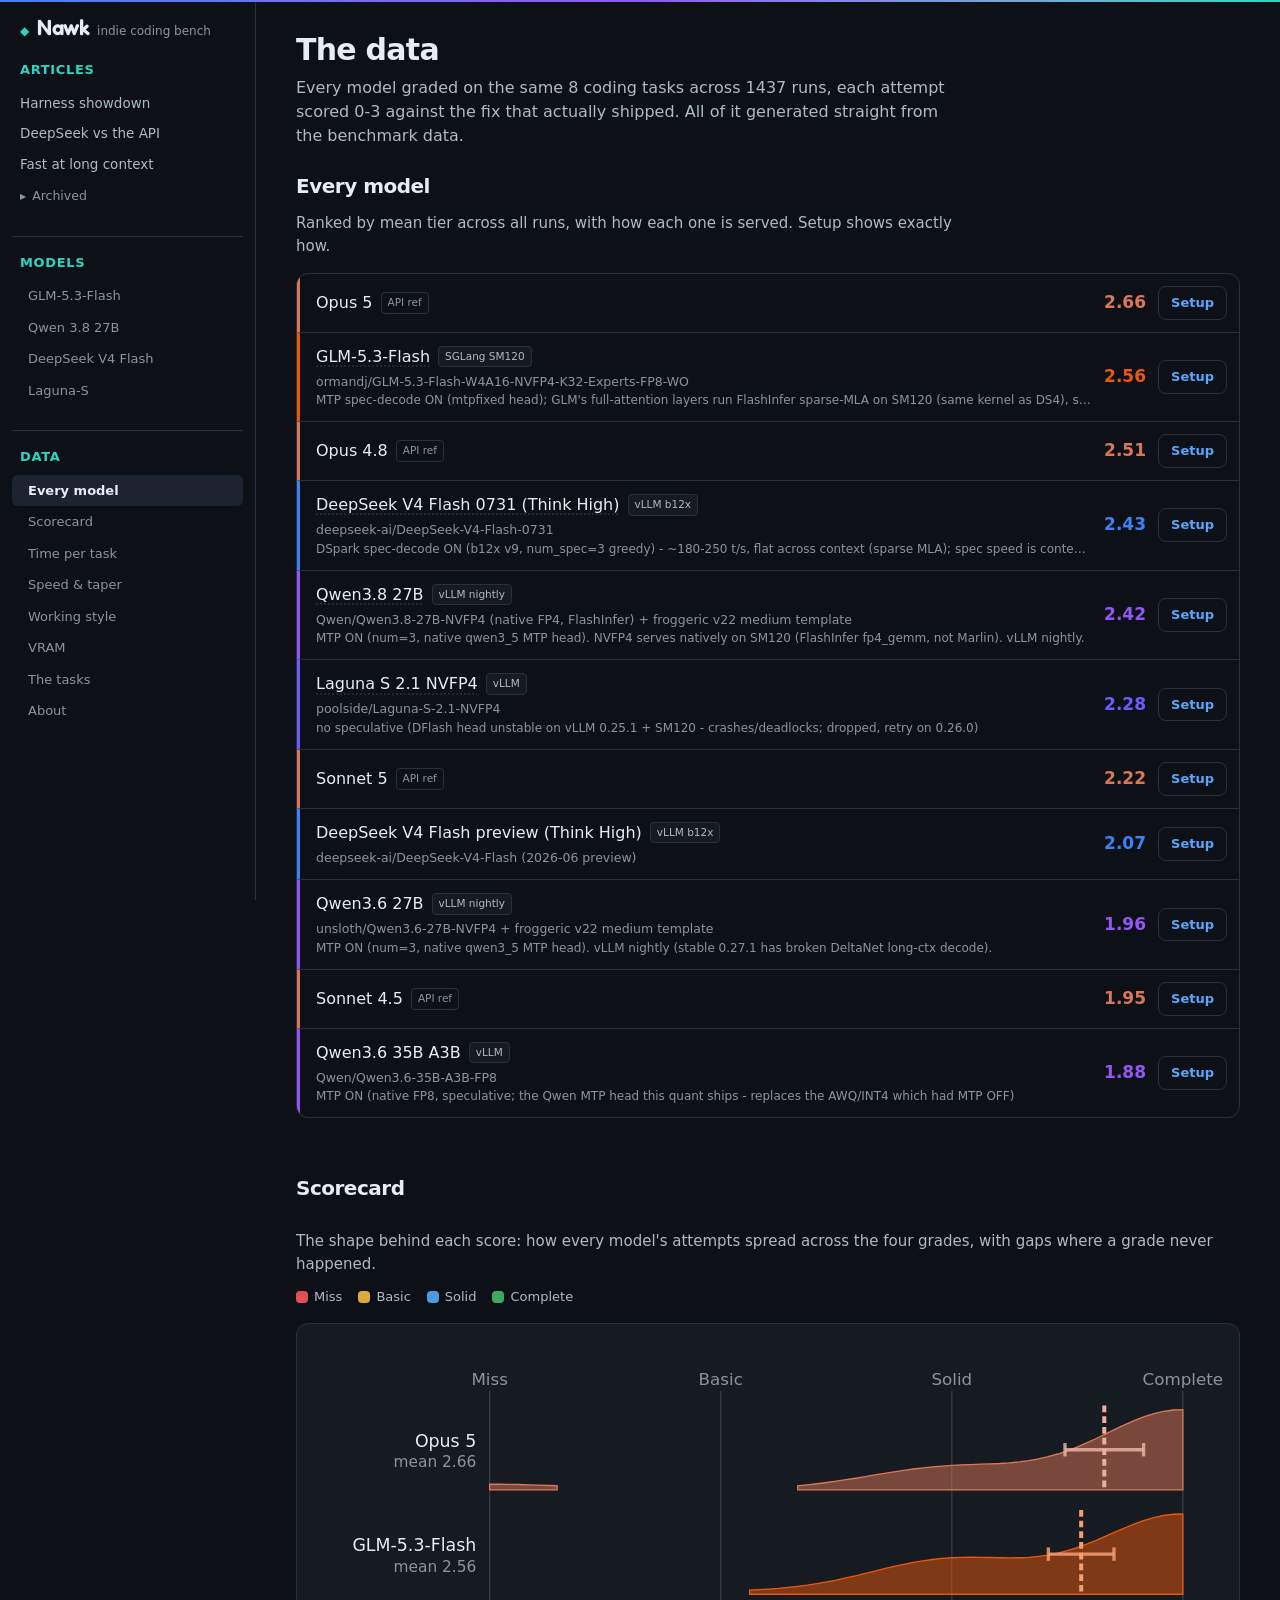
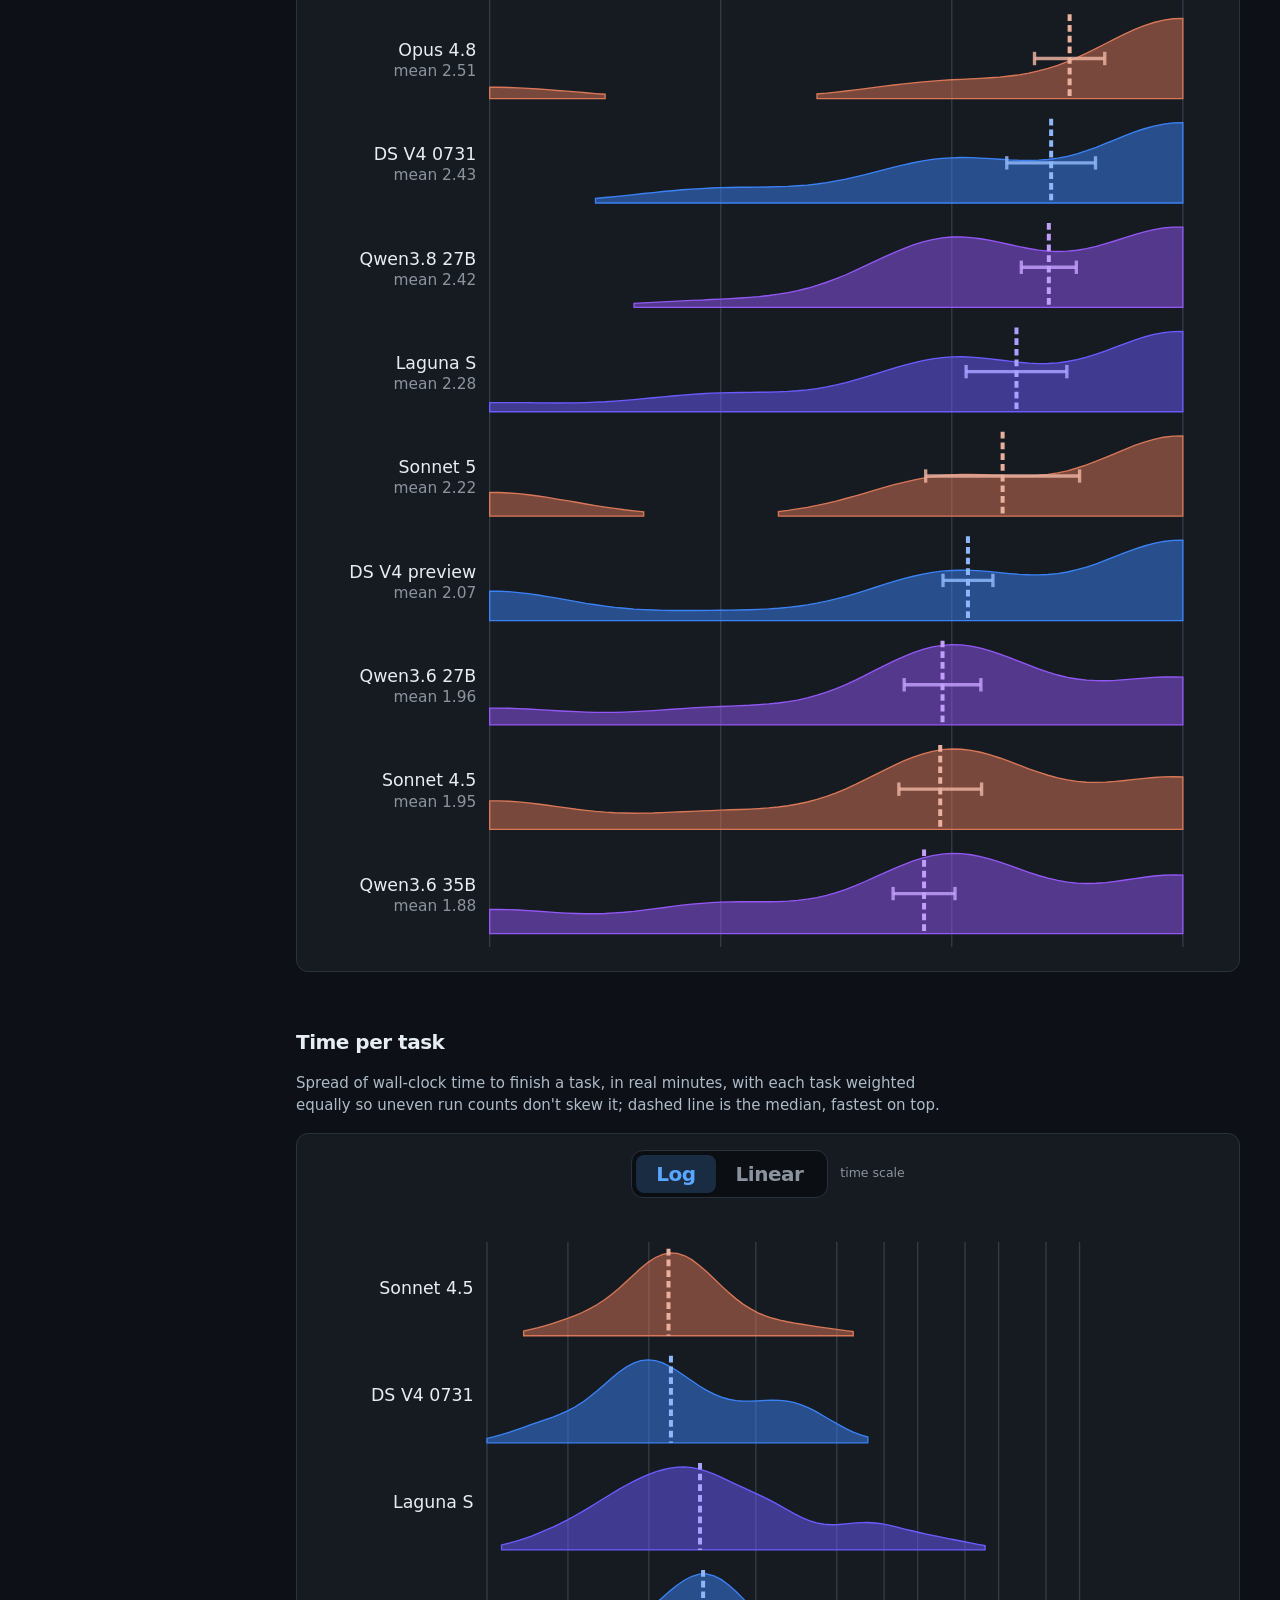
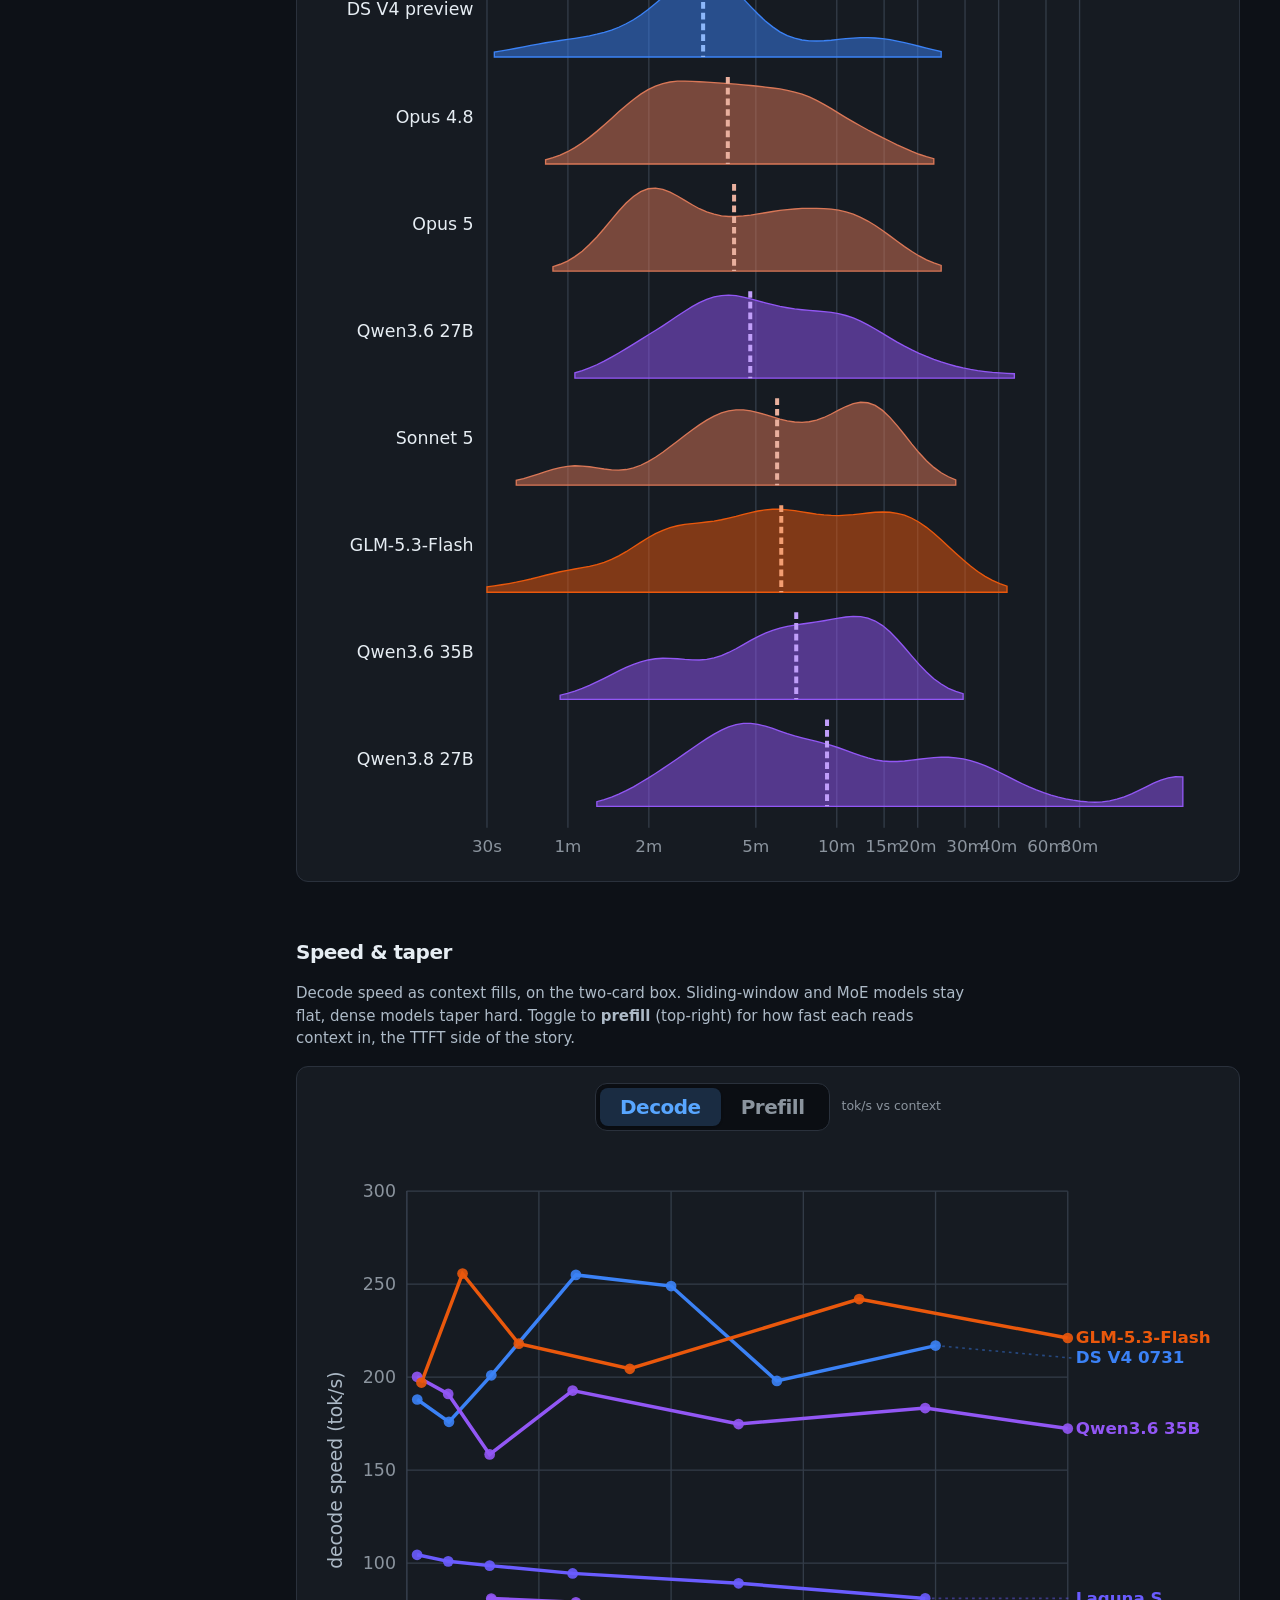
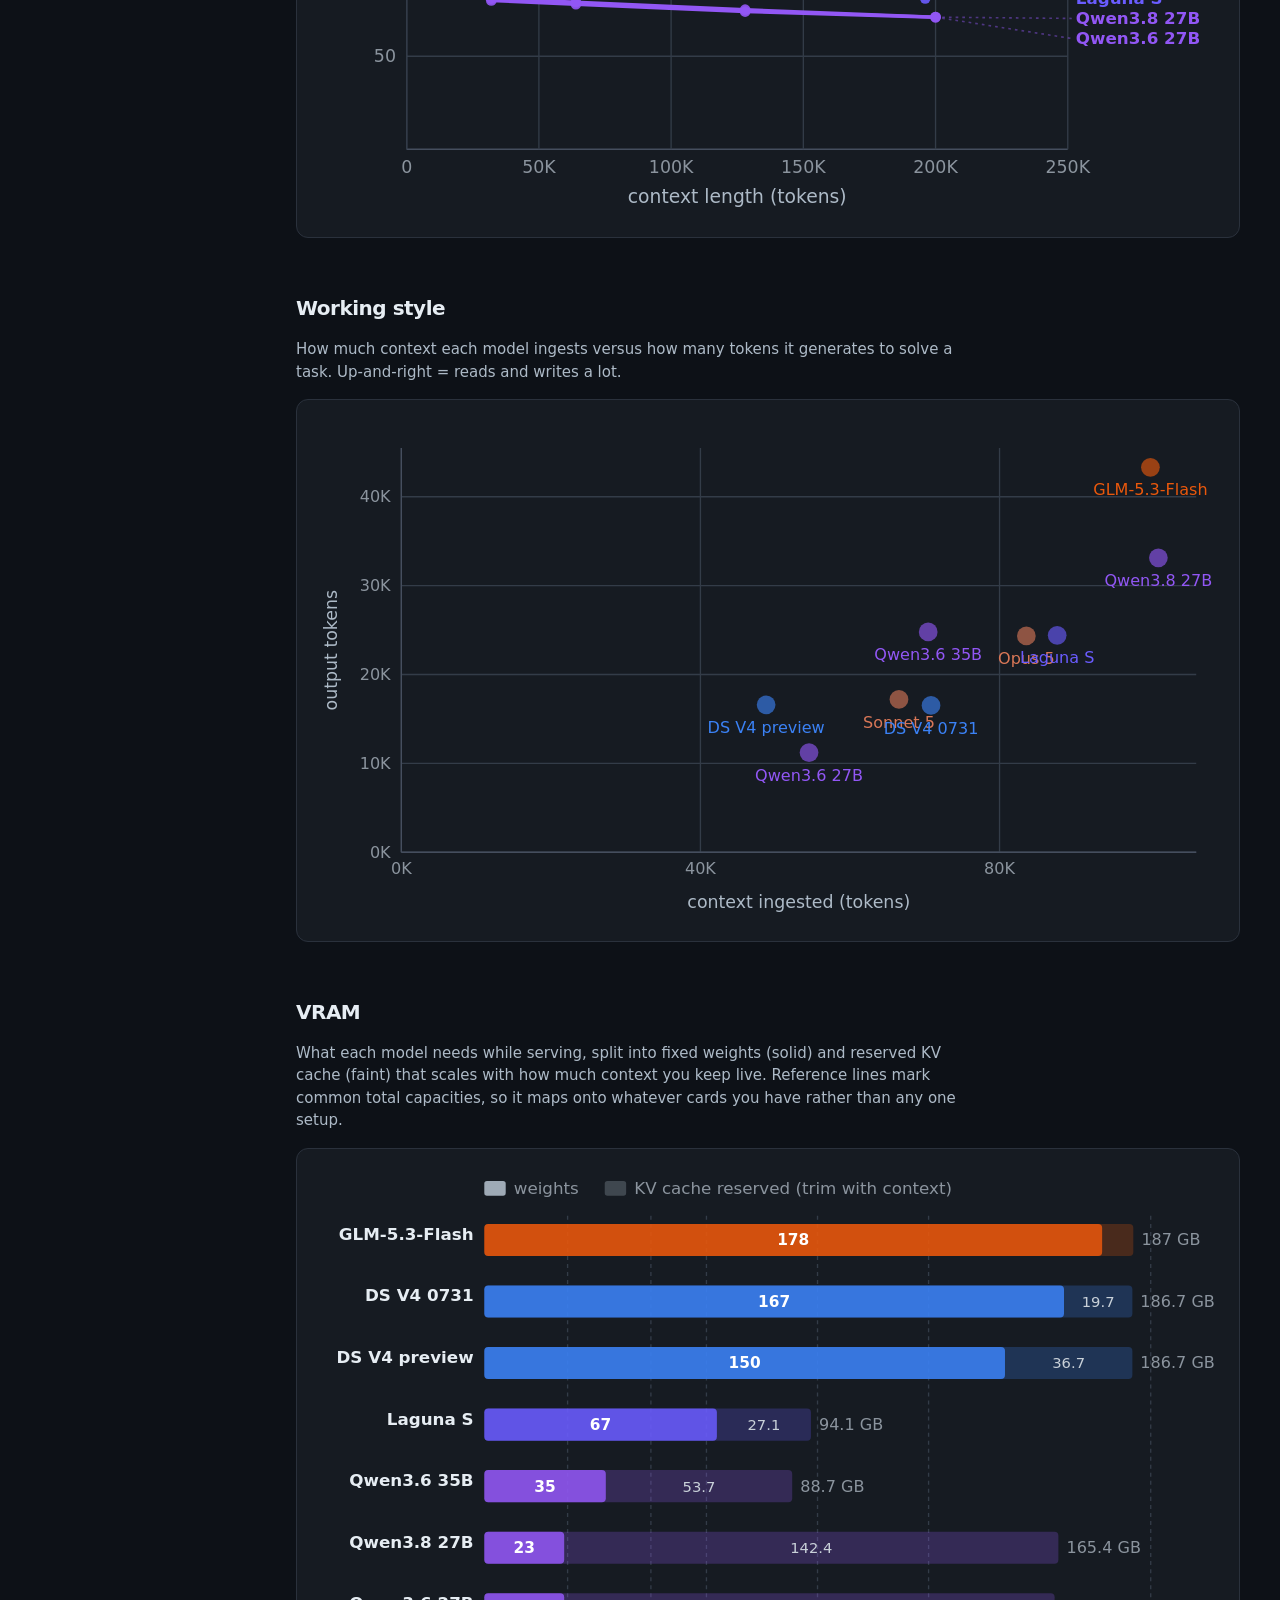
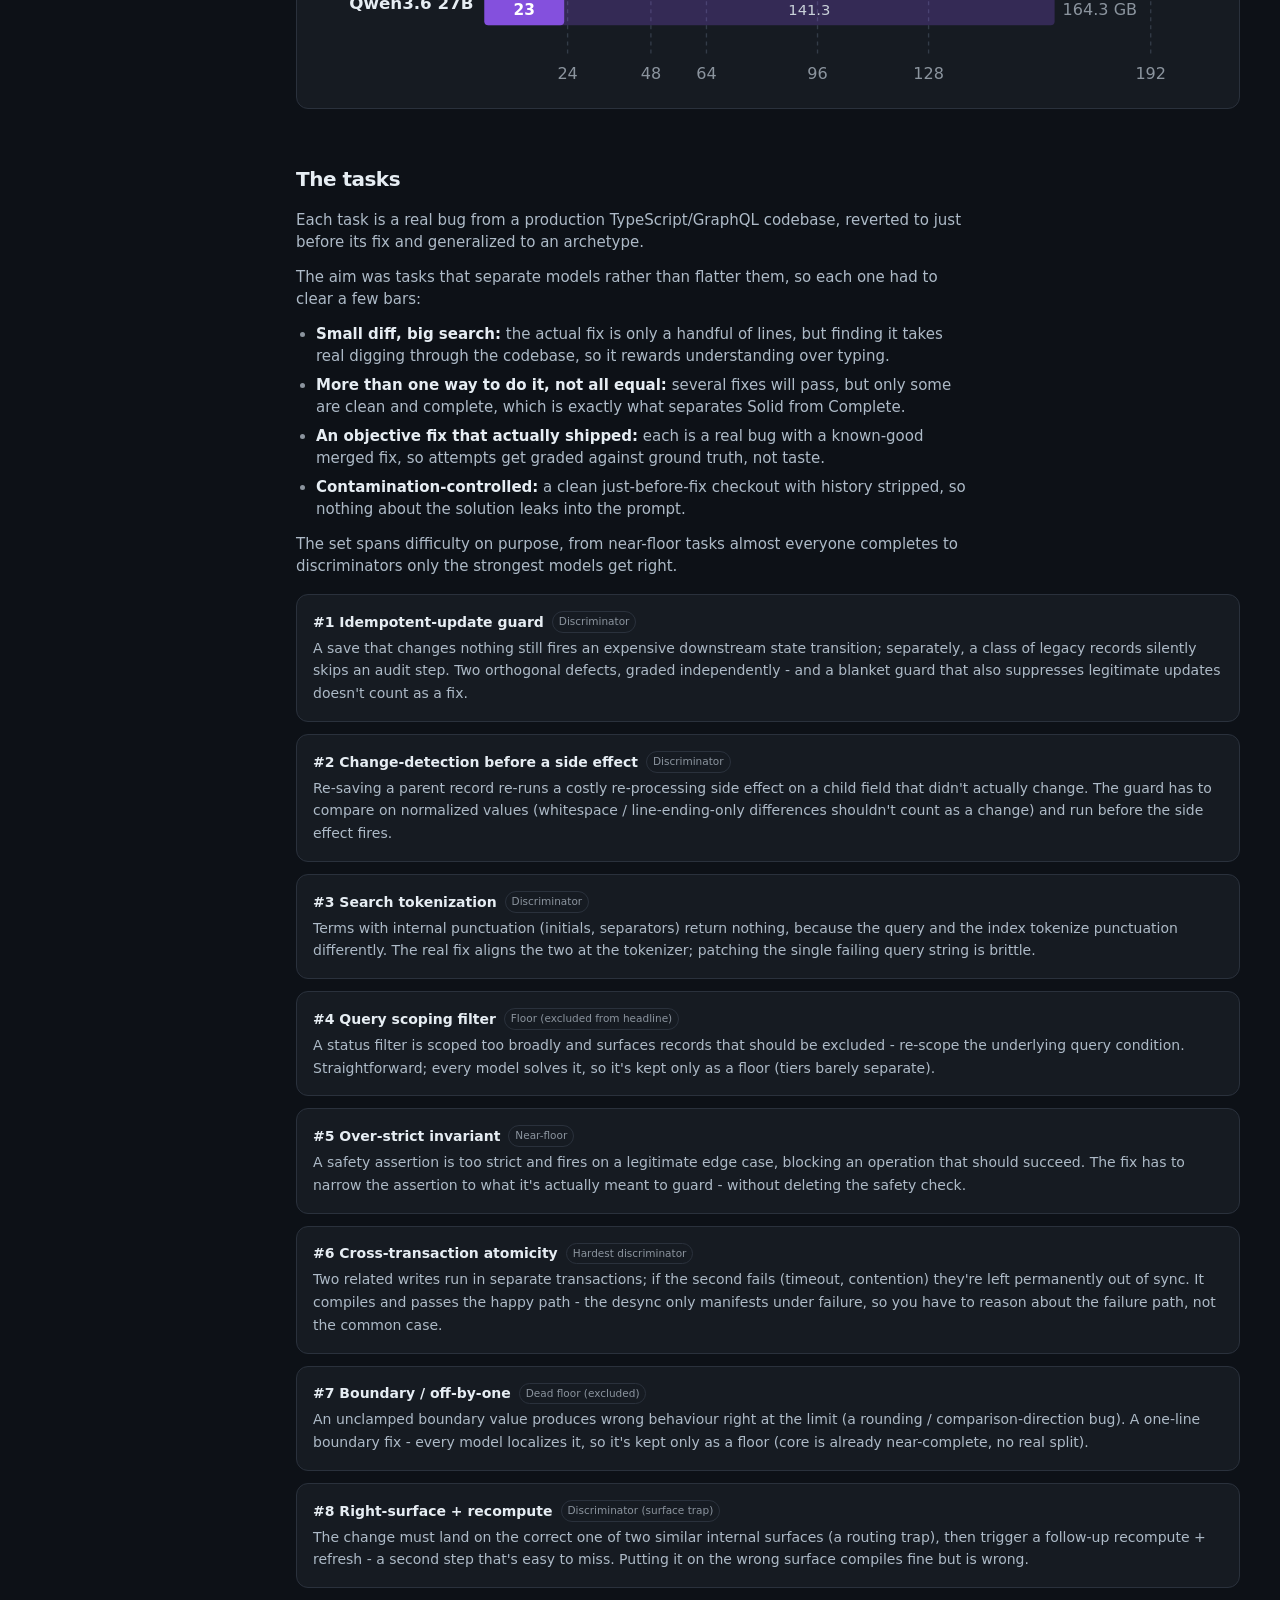
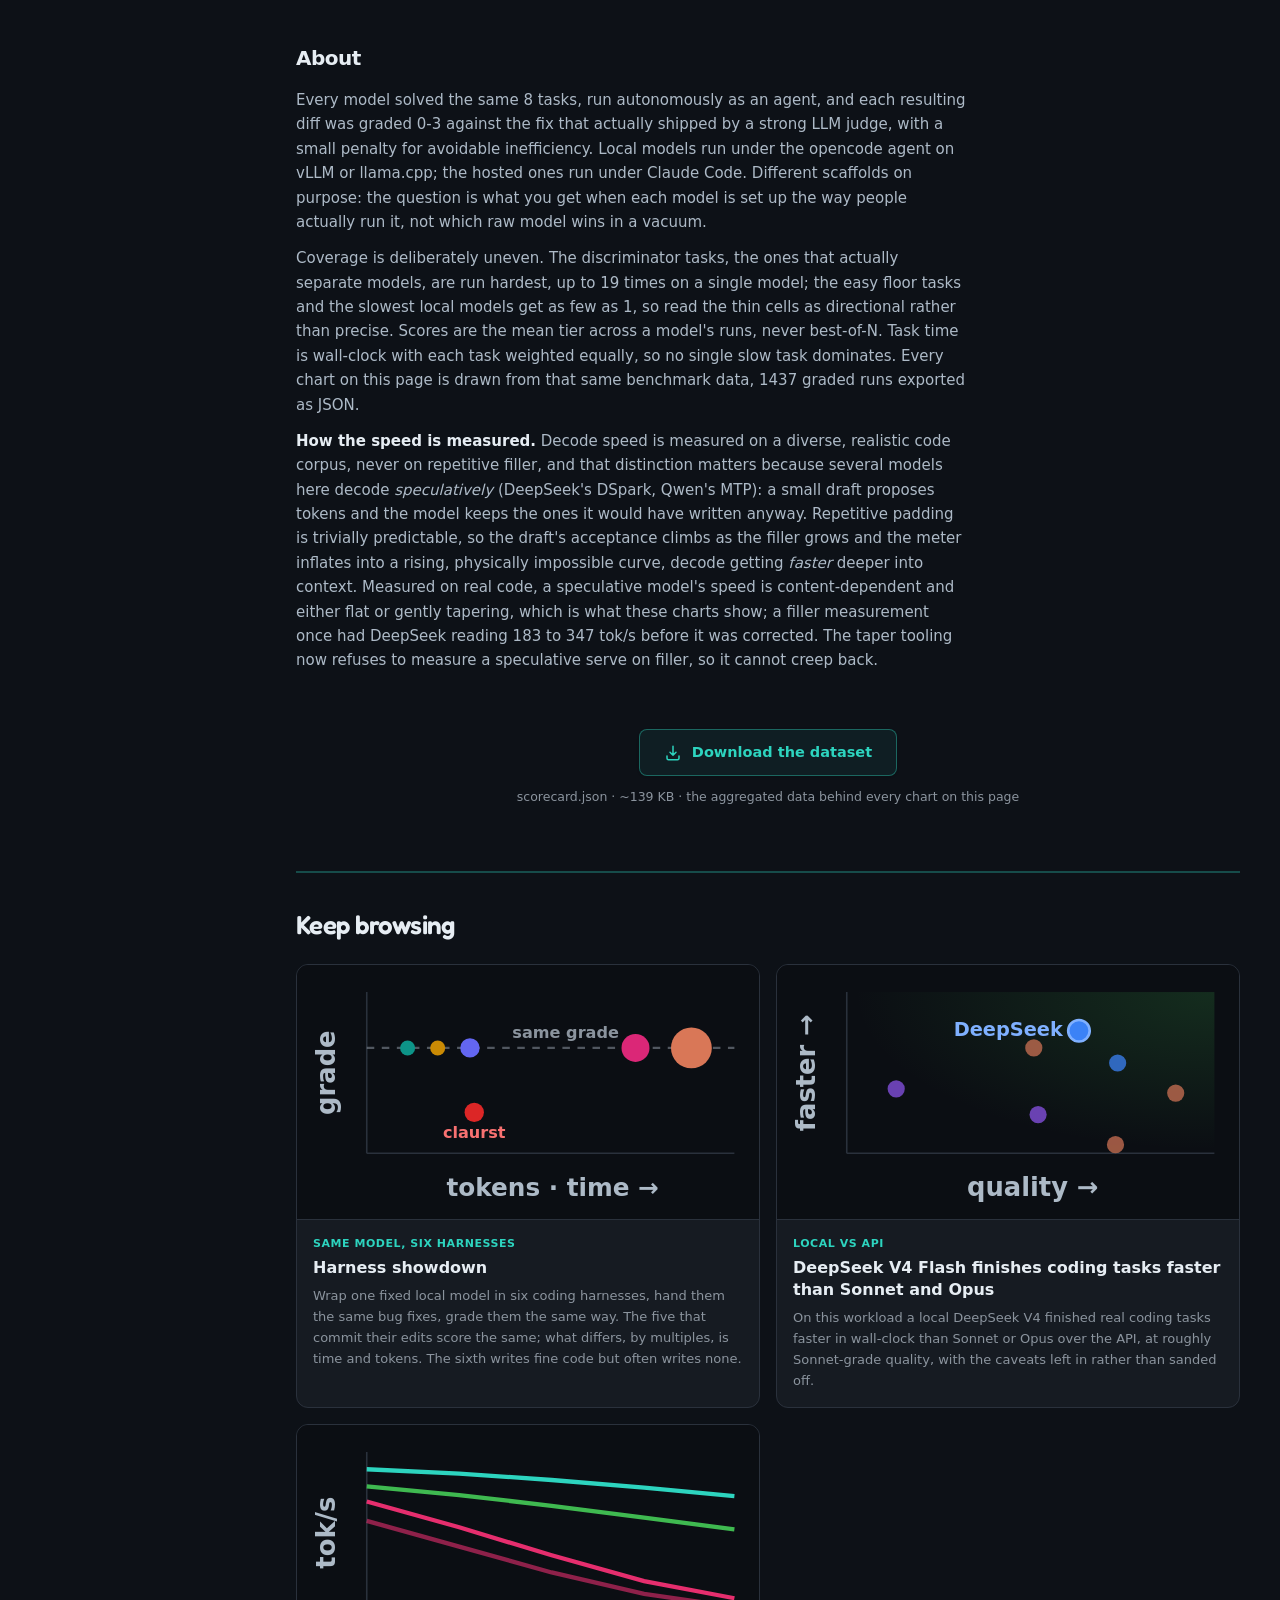
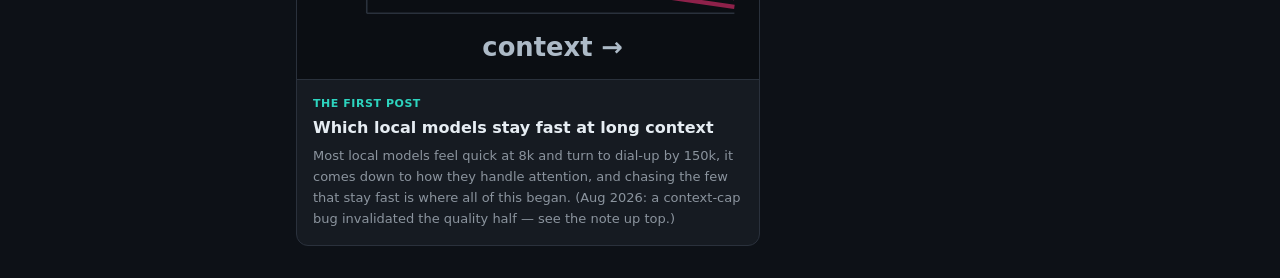
==== commit d8940aff: "data: show Opus 4.8 alongside Opus 5 on the scorecard" ====
--- a/data/index.html
+++ b/data/index.html
@@ -11,19 +11,19 @@
 			href="https://fonts.googleapis.com/css2?family=Fredoka:wght@500;600;700&display=swap"
 			rel="stylesheet"
 		/>
-		<link href="../_app/immutable/entry/start.D-f477en.js" rel="modulepreload">
-		<link href="../_app/immutable/chunks/BHI_z_ms.js" rel="modulepreload">
+		<link href="../_app/immutable/entry/start.z27eGyTx.js" rel="modulepreload">
+		<link href="../_app/immutable/chunks/nmS6lXIh.js" rel="modulepreload">
 		<link href="../_app/immutable/chunks/CGDh-eqo.js" rel="modulepreload">
 		<link href="../_app/immutable/chunks/BuFlayix.js" rel="modulepreload">
 		<link href="../_app/immutable/chunks/BRYCOdeH.js" rel="modulepreload">
-		<link href="../_app/immutable/entry/app.BoRfp_gm.js" rel="modulepreload">
+		<link href="../_app/immutable/entry/app.mkICUVZP.js" rel="modulepreload">
 		<link href="../_app/immutable/chunks/DYl5dUZ5.js" rel="modulepreload">
 		<link href="../_app/immutable/chunks/xihTtKlq.js" rel="modulepreload">
-		<link href="../_app/immutable/nodes/0.Cb1oKLiM.js" rel="modulepreload">
-		<link href="../_app/immutable/chunks/VeskNtua.js" rel="modulepreload">
+		<link href="../_app/immutable/nodes/0.C5yoV6OF.js" rel="modulepreload">
+		<link href="../_app/immutable/chunks/BAFhSMo1.js" rel="modulepreload">
 		<link href="../_app/immutable/chunks/Cnff18jI.js" rel="modulepreload">
-		<link href="../_app/immutable/chunks/CFVyJFpJ.js" rel="modulepreload">
-		<link href="../_app/immutable/nodes/7.DQ-i25XX.js" rel="modulepreload">
+		<link href="../_app/immutable/chunks/w_KcW8IU.js" rel="modulepreload">
+		<link href="../_app/immutable/nodes/7.DvCU3Uu1.js" rel="modulepreload">
 		<link href="../_app/immutable/chunks/7vcmureJ.js" rel="modulepreload">
 		<link href="../_app/immutable/chunks/BK9WXglF.js" rel="modulepreload">
 		<link href="../_app/immutable/chunks/CUAKZAYq.js" rel="modulepreload">
@@ -36,19 +36,19 @@
 	</head>
 	<body data-sveltekit-preload-data="hover">
 		<div style="display: contents"><!--[--><!--[0--><!--[--><div class="relative flex"><div class="pointer-events-none fixed inset-x-0 top-0 z-50 h-0.5 bg-gradient-to-r from-[#3B82F6] via-[#9257F5] to-brand"></div> <!--[-1--><!--]--> <aside class="sidebar border-r border-border bg-bg px-3 py-4 svelte-129hoe0"><a href="/" class="mb-5 flex items-baseline gap-2 px-2 text-fg no-underline"><span class="text-xs text-brand">◆</span> <span class="font-display text-[22px] font-semibold leading-none tracking-tight">Nawk</span> <span class="text-[12px] font-normal text-mut">indie coding bench</span></a> <p class="mb-2 mt-1 px-2 text-[13px] font-bold uppercase tracking-wider text-brand">Articles</p> <!--[--><a href="/articles/harness-showdown" class="block rounded-md px-2 py-1.5 text-[13.5px] leading-snug text-fgdim hover:bg-panel hover:text-fg svelte-129hoe0">Harness showdown</a><a href="/articles/local-vs-api" class="block rounded-md px-2 py-1.5 text-[13.5px] leading-snug text-fgdim hover:bg-panel hover:text-fg svelte-129hoe0">DeepSeek vs the API</a><a href="/articles/faster-local-model" class="block rounded-md px-2 py-1.5 text-[13.5px] leading-snug text-fgdim hover:bg-panel hover:text-fg svelte-129hoe0">Fast at long context</a><!--]--> <!--[0--><details class="group mt-0.5"><summary class="flex cursor-pointer list-none items-center gap-1.5 rounded-md px-2 py-1.5 text-[12.5px] text-mut hover:bg-panel hover:text-fgdim"><span class="text-[8px] transition-transform group-open:rotate-90">▶</span> Archived</summary> <!--[--><a href="/articles/harness-efficiency-not-quality" class="block rounded-md py-1.5 pl-6 pr-2 text-[12.5px] leading-snug text-mut hover:bg-panel hover:text-fg svelte-129hoe0">Efficiency, not quality</a><!--]--></details><!--]--> <a href="/models" class="mb-2 mt-6 block border-t border-border px-2 pt-4 text-[13px] font-bold uppercase tracking-wider text-brand hover:text-fg svelte-129hoe0">Models</a> <!--[--><a href="/models/glm-5-3-flash" class="block rounded-md px-2 py-1.5 pl-4 text-[13px] text-mut hover:bg-panel hover:text-fg svelte-129hoe0">GLM-5.3-Flash</a><a href="/models/qwen-3-8-27b" class="block rounded-md px-2 py-1.5 pl-4 text-[13px] text-mut hover:bg-panel hover:text-fg svelte-129hoe0">Qwen 3.8 27B</a><a href="/models/deepseek-v4-flash-0731" class="block rounded-md px-2 py-1.5 pl-4 text-[13px] text-mut hover:bg-panel hover:text-fg svelte-129hoe0">DeepSeek V4 Flash</a><a href="/models/laguna-s" class="block rounded-md px-2 py-1.5 pl-4 text-[13px] text-mut hover:bg-panel hover:text-fg svelte-129hoe0">Laguna-S</a><!--]--> <a href="/data" class="mb-2 mt-6 block border-t border-border px-2 pt-4 text-[13px] font-bold uppercase tracking-wider text-brand hover:text-fg">Data</a> <!--[--><a href="/data#models" class="block rounded-md px-2 py-1.5 pl-4 text-[13px] text-mut hover:bg-panel hover:text-fg svelte-129hoe0">Every model</a><a href="/data#scorecard" class="block rounded-md px-2 py-1.5 pl-4 text-[13px] text-mut hover:bg-panel hover:text-fg svelte-129hoe0">Scorecard</a><a href="/data#time" class="block rounded-md px-2 py-1.5 pl-4 text-[13px] text-mut hover:bg-panel hover:text-fg svelte-129hoe0">Time per task</a><a href="/data#speed" class="block rounded-md px-2 py-1.5 pl-4 text-[13px] text-mut hover:bg-panel hover:text-fg svelte-129hoe0">Speed &amp; taper</a><a href="/data#effort" class="block rounded-md px-2 py-1.5 pl-4 text-[13px] text-mut hover:bg-panel hover:text-fg svelte-129hoe0">Working style</a><a href="/data#vram" class="block rounded-md px-2 py-1.5 pl-4 text-[13px] text-mut hover:bg-panel hover:text-fg svelte-129hoe0">VRAM</a><a href="/data#tasks" class="block rounded-md px-2 py-1.5 pl-4 text-[13px] text-mut hover:bg-panel hover:text-fg svelte-129hoe0">The tasks</a><a href="/data#about" class="block rounded-md px-2 py-1.5 pl-4 text-[13px] text-mut hover:bg-panel hover:text-fg svelte-129hoe0">About</a><!--]--></aside><!----> <div class="flex min-h-screen min-w-0 flex-1 flex-col"><div class="sticky top-0 z-20 flex items-center gap-3 border-b border-border bg-bg/90 px-4 py-3 backdrop-blur md:hidden"><button aria-label="Open menu" class="flex flex-col gap-1 rounded-lg p-1.5 hover:bg-panel"><span class="h-0.5 w-5 rounded bg-fgdim"></span> <span class="h-0.5 w-5 rounded bg-fgdim"></span> <span class="h-0.5 w-5 rounded bg-fgdim"></span></button> <a href="/" class="flex items-baseline gap-1.5 text-sm font-bold tracking-tight text-fg no-underline"><span class="text-[10px] text-brand">◆</span>Nawk</a></div> <main class="mx-auto w-full max-w-5xl flex-1 px-4 py-8 md:px-10"><!--[--><h1 class="mb-2 text-3xl font-bold tracking-tight">The data</h1> <p class="mb-6 max-w-2xl text-fgdim">Every model graded on the same 8 coding tasks across 1437 runs, each attempt
-	scored 0-3 against the fix that actually shipped. All of it generated straight from the benchmark data.</p> <!--[-1--><!--]--> <section id="models" class="mb-14 scroll-mt-6"><h2 class="mb-3 text-xl font-semibold tracking-tight">Every model</h2> <p class="mb-4 max-w-2xl text-[15px] text-fgdim">Ranked by mean tier across all runs, with how each one is served. Setup shows exactly how.</p> <div class="divide-y divide-border overflow-hidden rounded-xl border border-border"><!--[--><div class="flex items-center gap-3 border-l-[3px] py-3 pl-4 pr-3 hover:bg-panel/50" style="border-left-color:#D97757"><div class="min-w-0 flex-1"><div class="flex flex-wrap items-center gap-x-2 gap-y-1"><!--[-1--><span class="font-medium text-fg">Opus 5</span><!--]--> <!--[0--><span class="shrink-0 rounded border border-border px-1.5 py-0.5 text-[10.5px] font-medium text-mut">API ref</span><!--]--></div> <!--[-1--><!--]--></div> <div class="shrink-0 text-[17px] font-semibold tabular-nums" style="color:#D97757">2.66</div> <button type="button" class="shrink-0 rounded-lg border border-border px-3 py-1.5 text-[13px] font-semibold text-acc transition-colors hover:border-acc hover:bg-acc/10">Setup</button></div><div class="flex items-center gap-3 border-l-[3px] py-3 pl-4 pr-3 hover:bg-panel/50" style="border-left-color:#EA580C"><div class="min-w-0 flex-1"><div class="flex flex-wrap items-center gap-x-2 gap-y-1"><!--[0--><a href="/models/glm-5-3-flash" class="font-medium text-fg underline decoration-border decoration-dotted underline-offset-4 hover:decoration-acc">GLM-5.3-Flash</a><!--]--> <!--[-1--><span class="shrink-0 rounded border border-border bg-panel px-1.5 py-0.5 text-[10.5px] font-medium text-fgdim">SGLang SM120</span><!--]--></div> <!--[0--><div class="mt-1 truncate text-[12.5px] text-mut">ormandj/GLM-5.3-Flash-W4A16-NVFP4-K32-Experts-FP8-WO</div> <!--[0--><div class="truncate text-[12px] text-mut">MTP spec-decode ON (mtpfixed head); GLM's full-attention layers run FlashInfer sparse-MLA on SM120 (same kernel as DS4), so decode stays flat ~200-255 t/s; spec acceptance is content-dependent (0.7-0.97).</div><!--]--><!--]--></div> <div class="shrink-0 text-[17px] font-semibold tabular-nums" style="color:#EA580C">2.56</div> <button type="button" class="shrink-0 rounded-lg border border-border px-3 py-1.5 text-[13px] font-semibold text-acc transition-colors hover:border-acc hover:bg-acc/10">Setup</button></div><div class="flex items-center gap-3 border-l-[3px] py-3 pl-4 pr-3 hover:bg-panel/50" style="border-left-color:#3B82F6"><div class="min-w-0 flex-1"><div class="flex flex-wrap items-center gap-x-2 gap-y-1"><!--[0--><a href="/models/deepseek-v4-flash-0731" class="font-medium text-fg underline decoration-border decoration-dotted underline-offset-4 hover:decoration-acc">DeepSeek V4 Flash 0731 (Think High)</a><!--]--> <!--[-1--><span class="shrink-0 rounded border border-border bg-panel px-1.5 py-0.5 text-[10.5px] font-medium text-fgdim">vLLM b12x</span><!--]--></div> <!--[0--><div class="mt-1 truncate text-[12.5px] text-mut">deepseek-ai/DeepSeek-V4-Flash-0731</div> <!--[0--><div class="truncate text-[12px] text-mut">DSpark spec-decode ON (b12x v9, num_spec=3 greedy) - ~180-250 t/s, flat across context (sparse MLA); spec speed is content-dependent</div><!--]--><!--]--></div> <div class="shrink-0 text-[17px] font-semibold tabular-nums" style="color:#3B82F6">2.43</div> <but